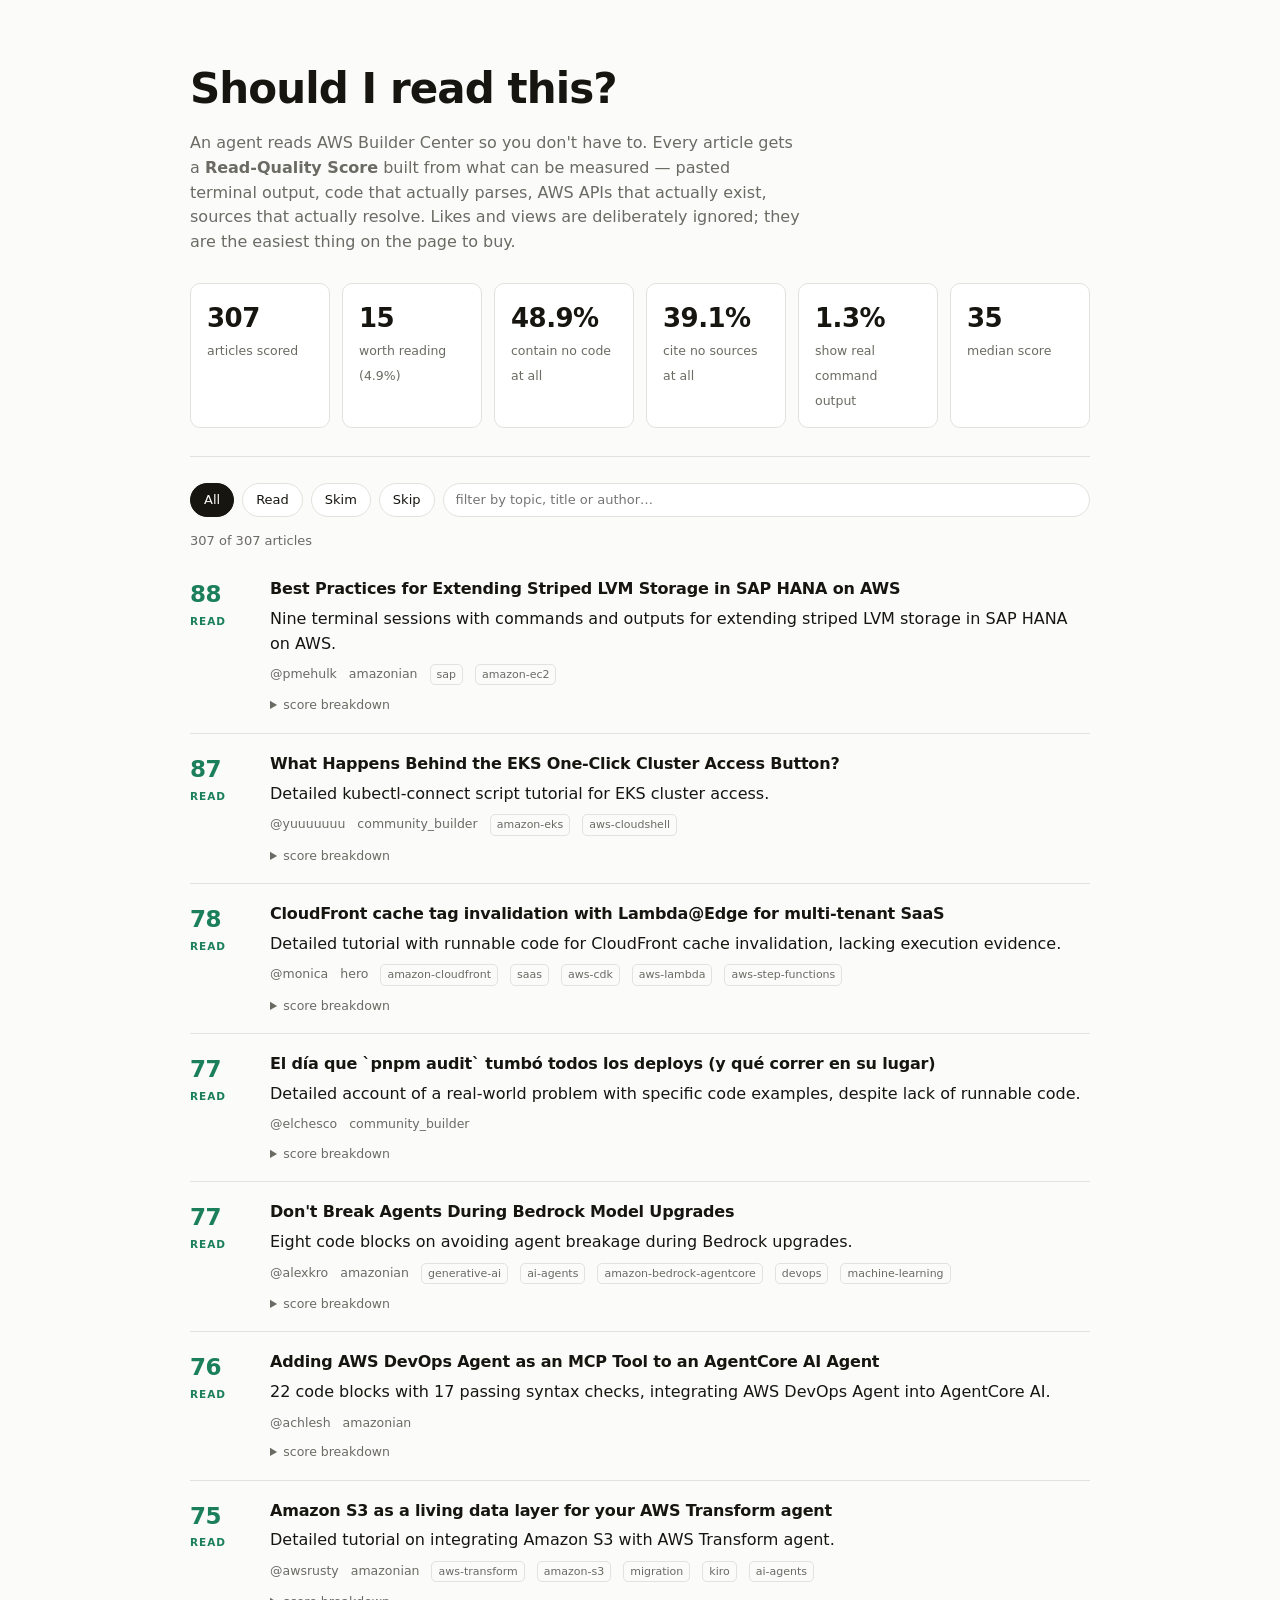
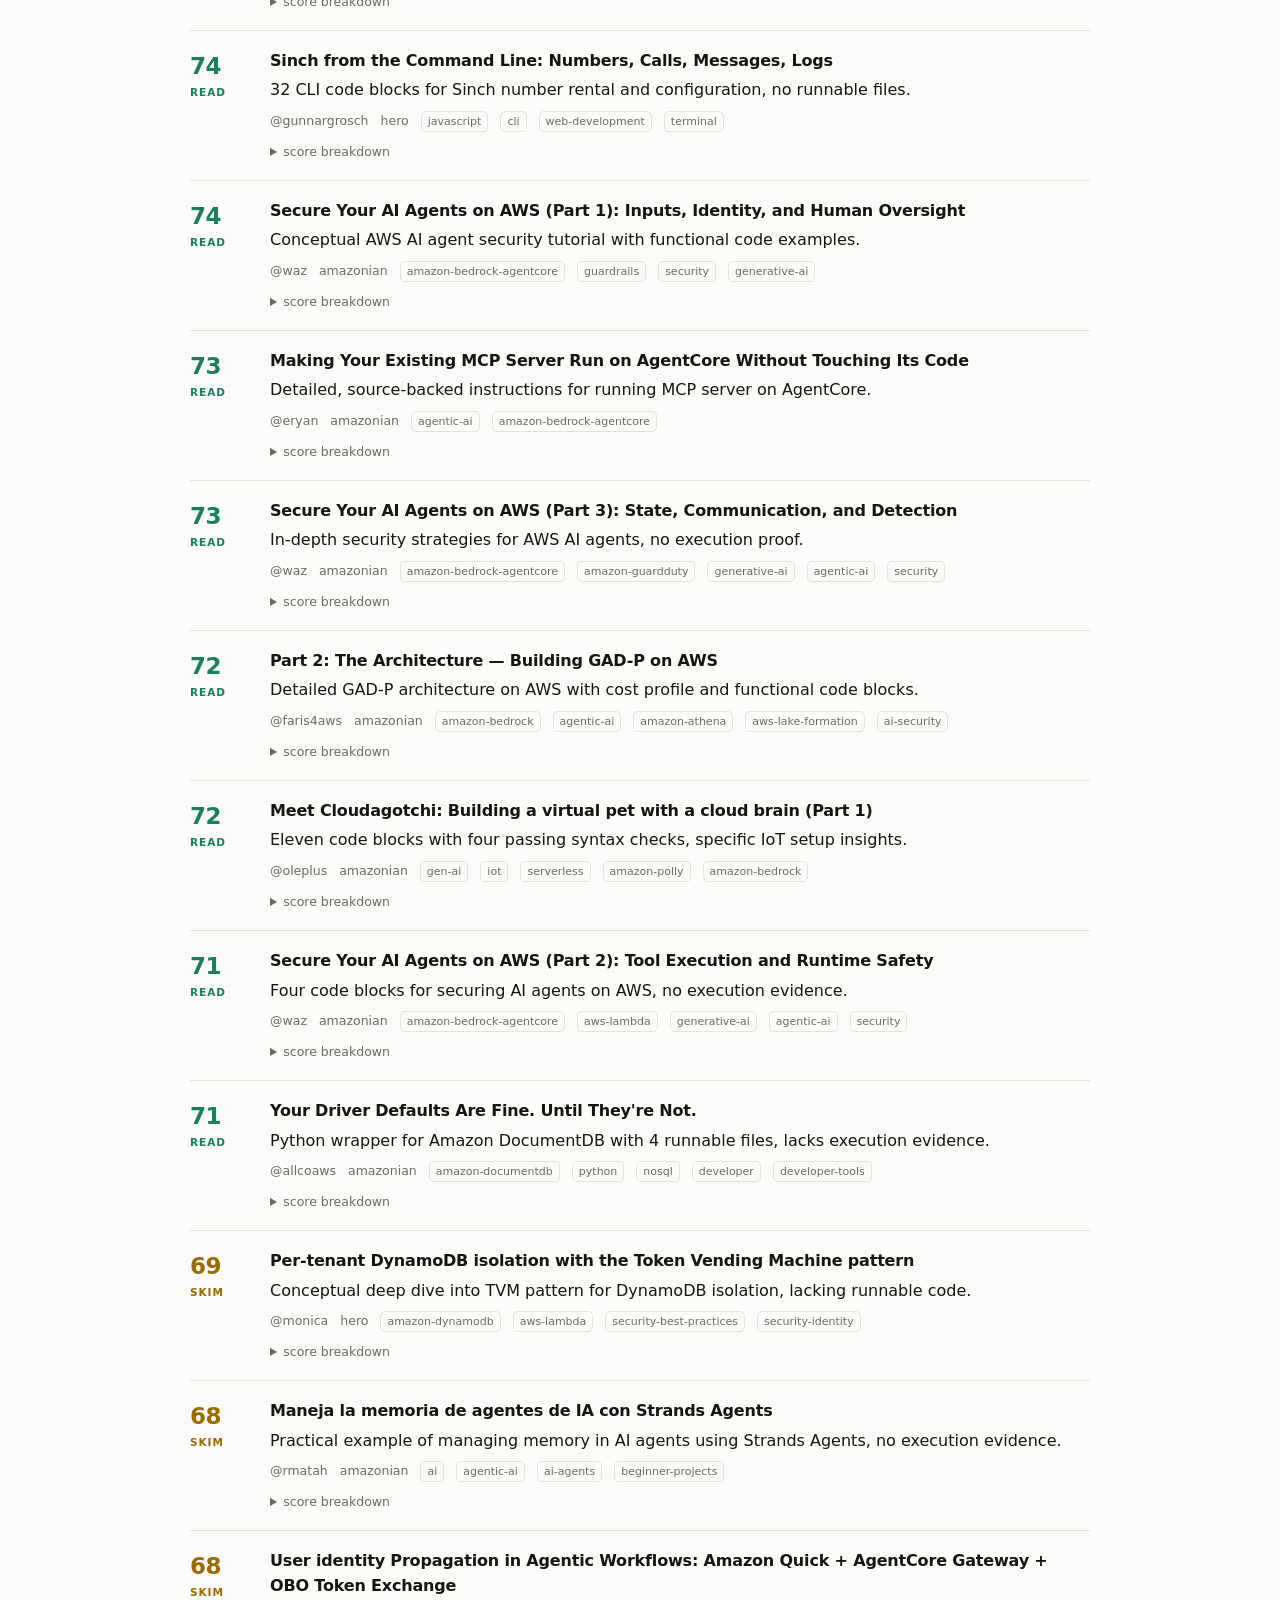
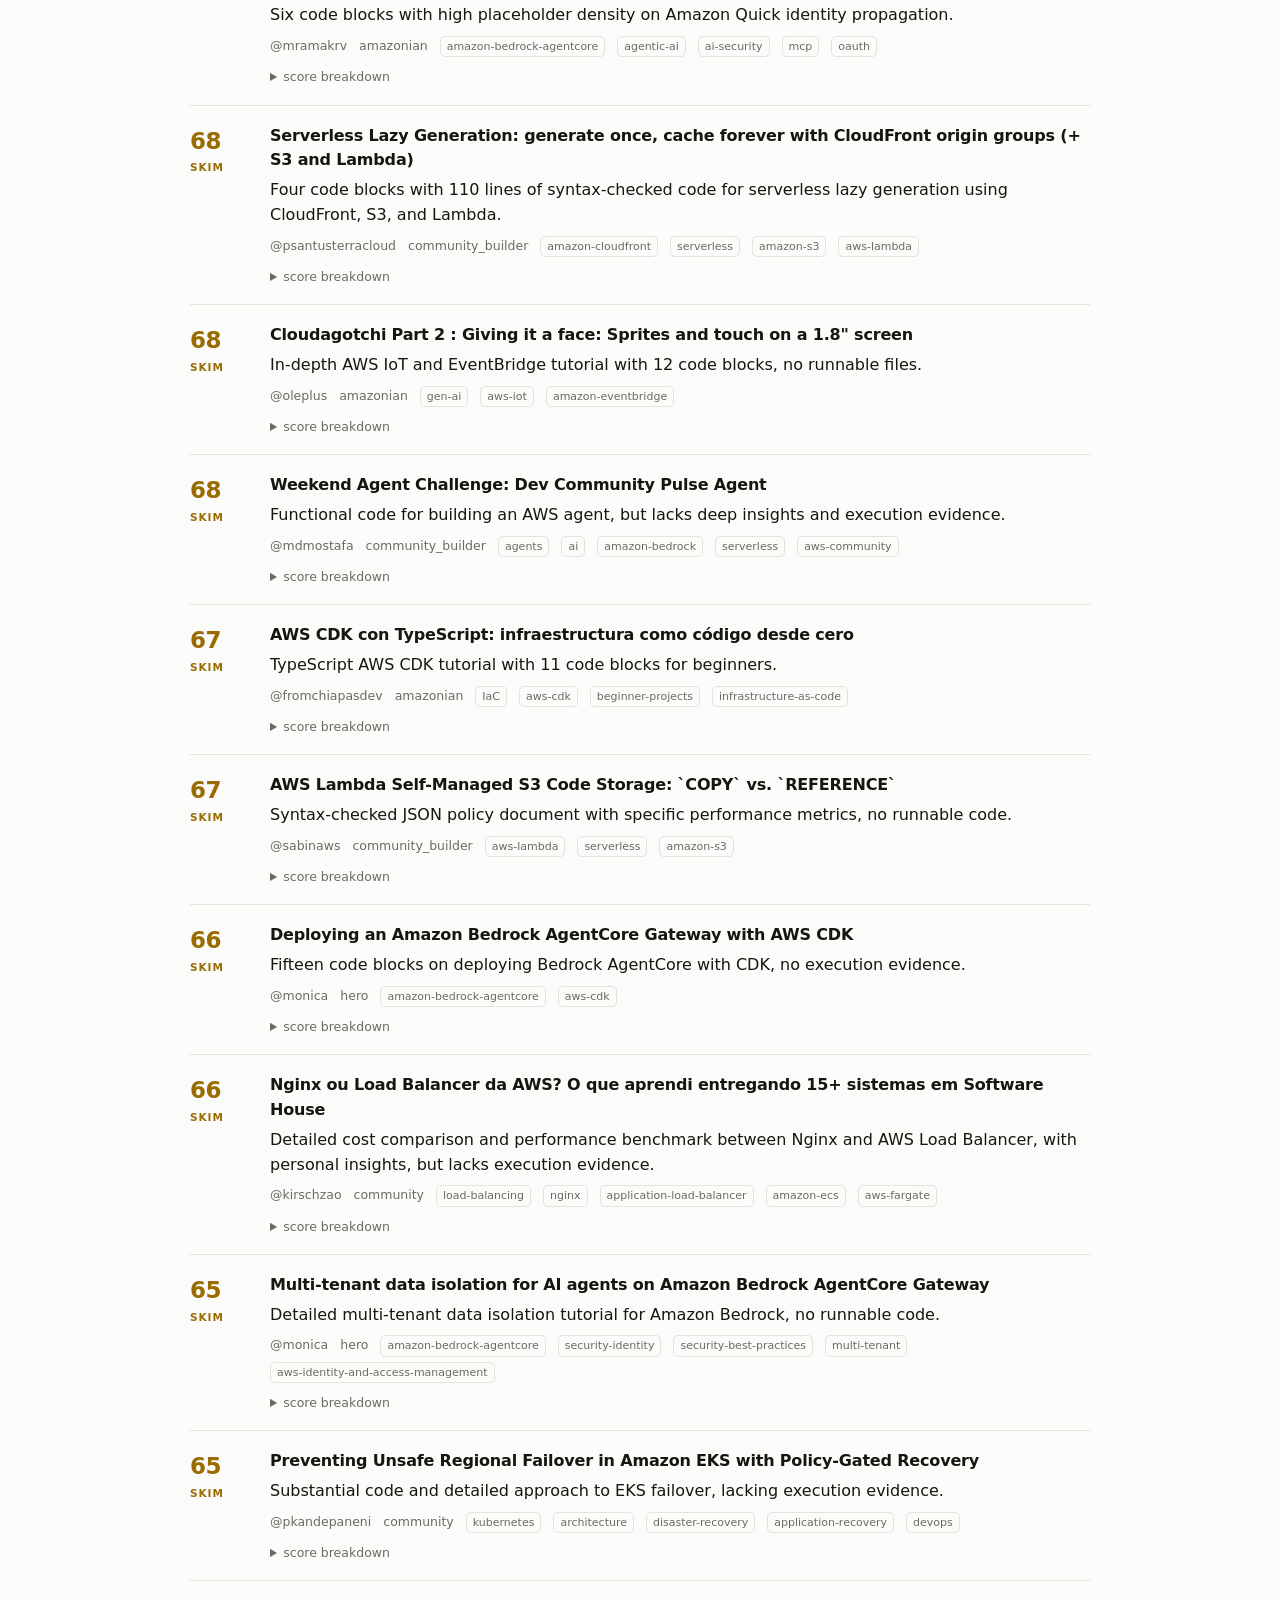
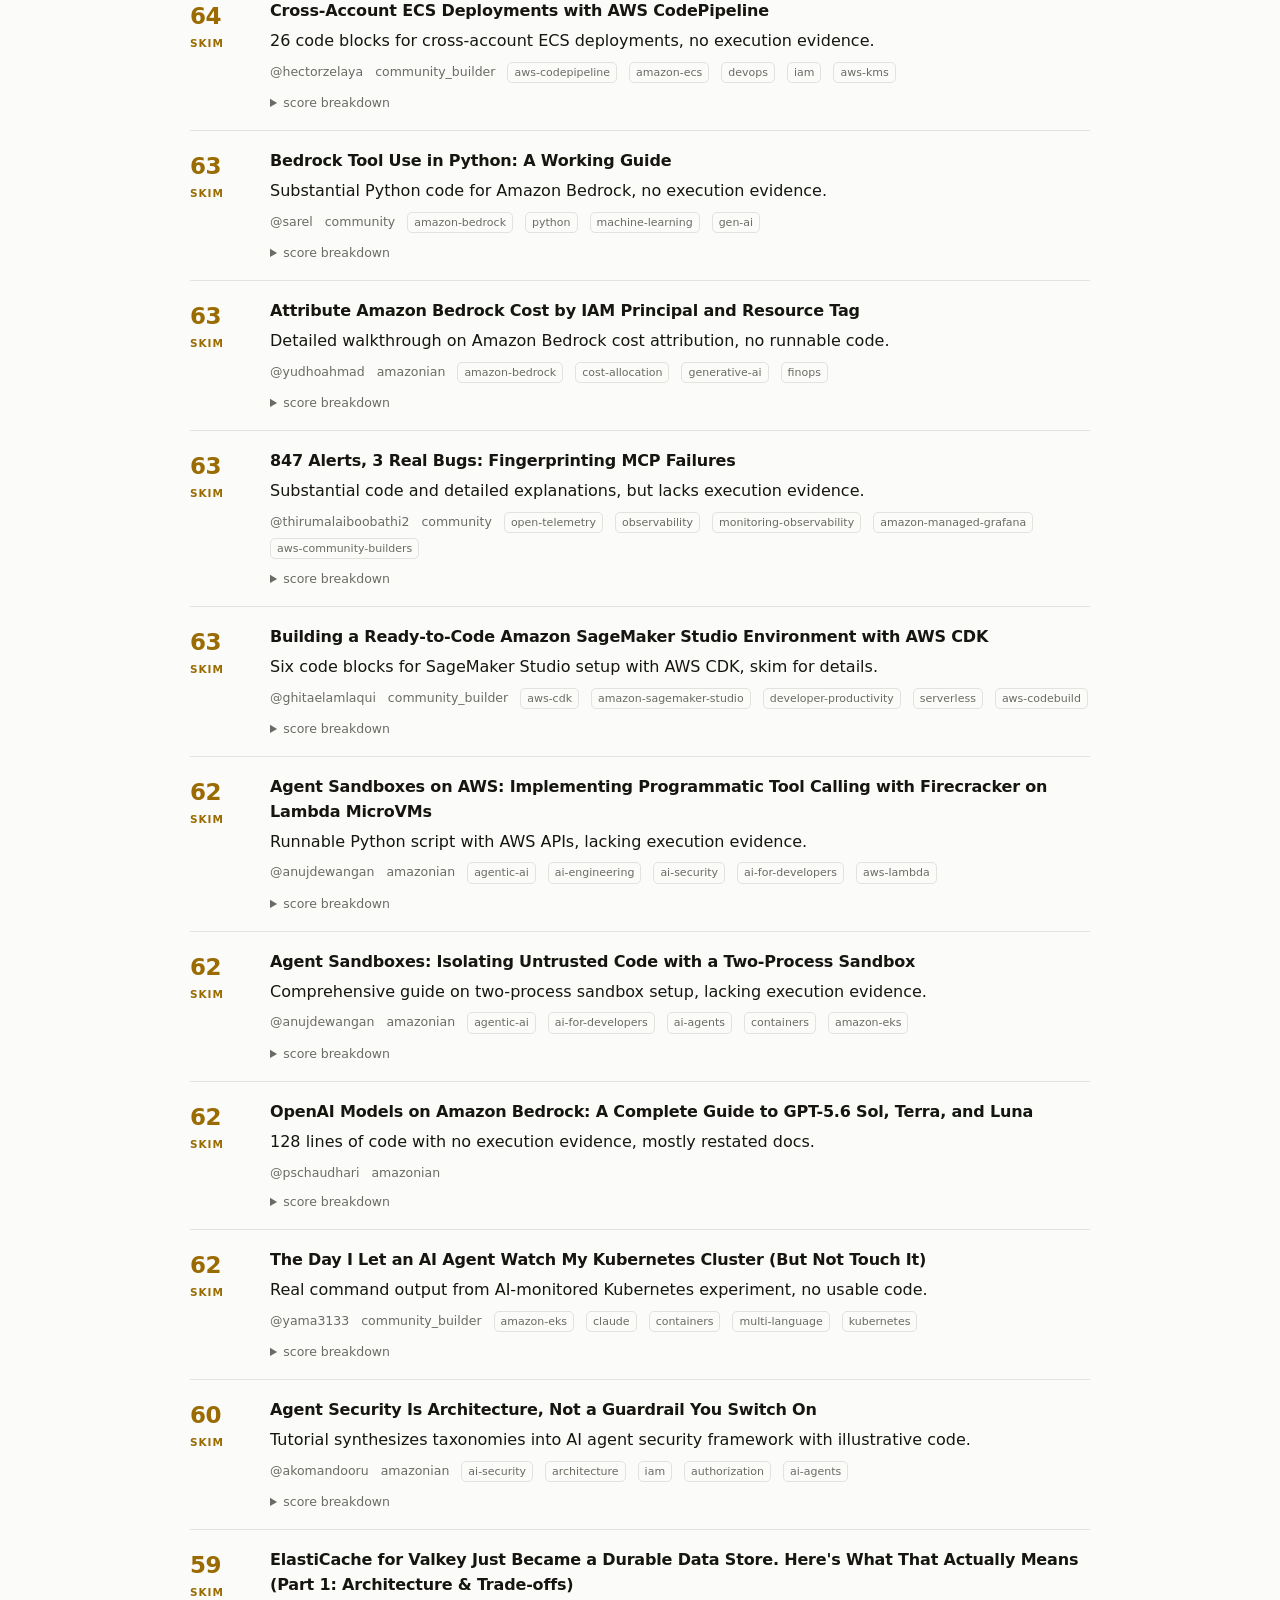
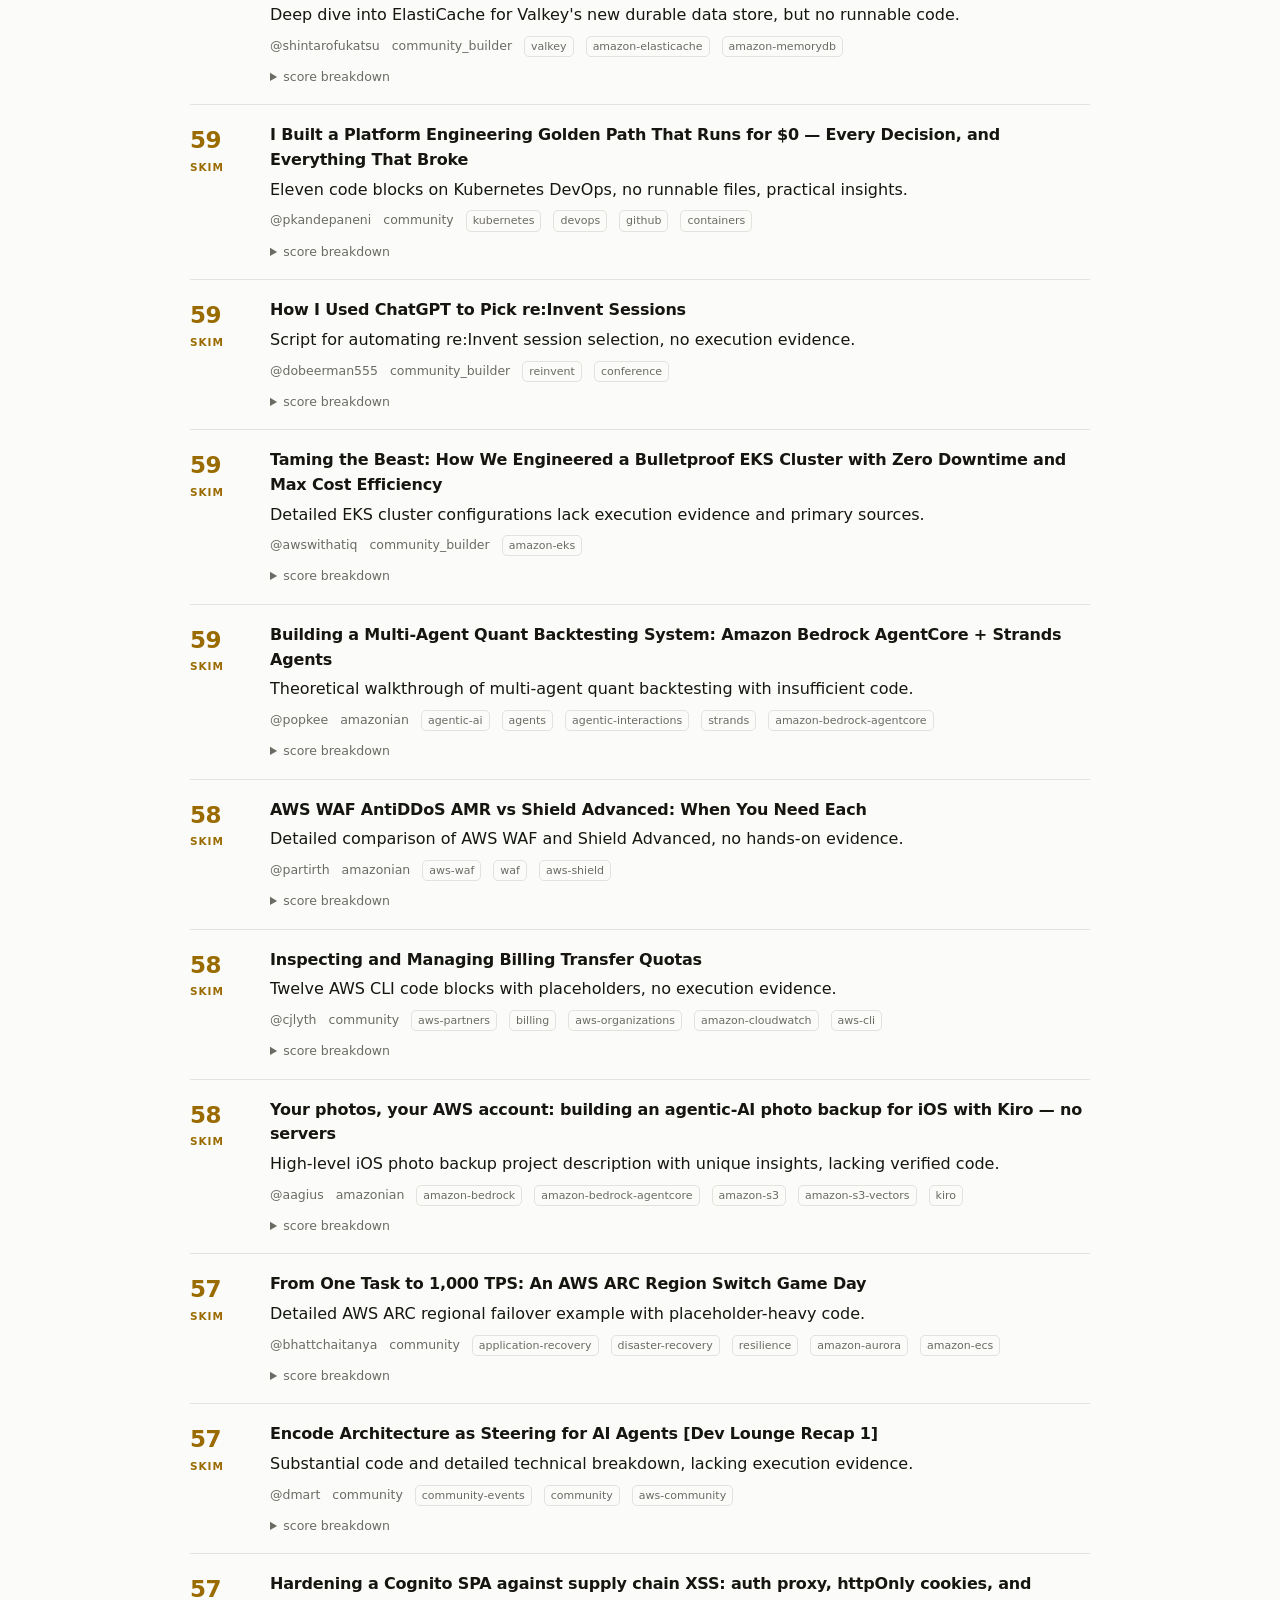
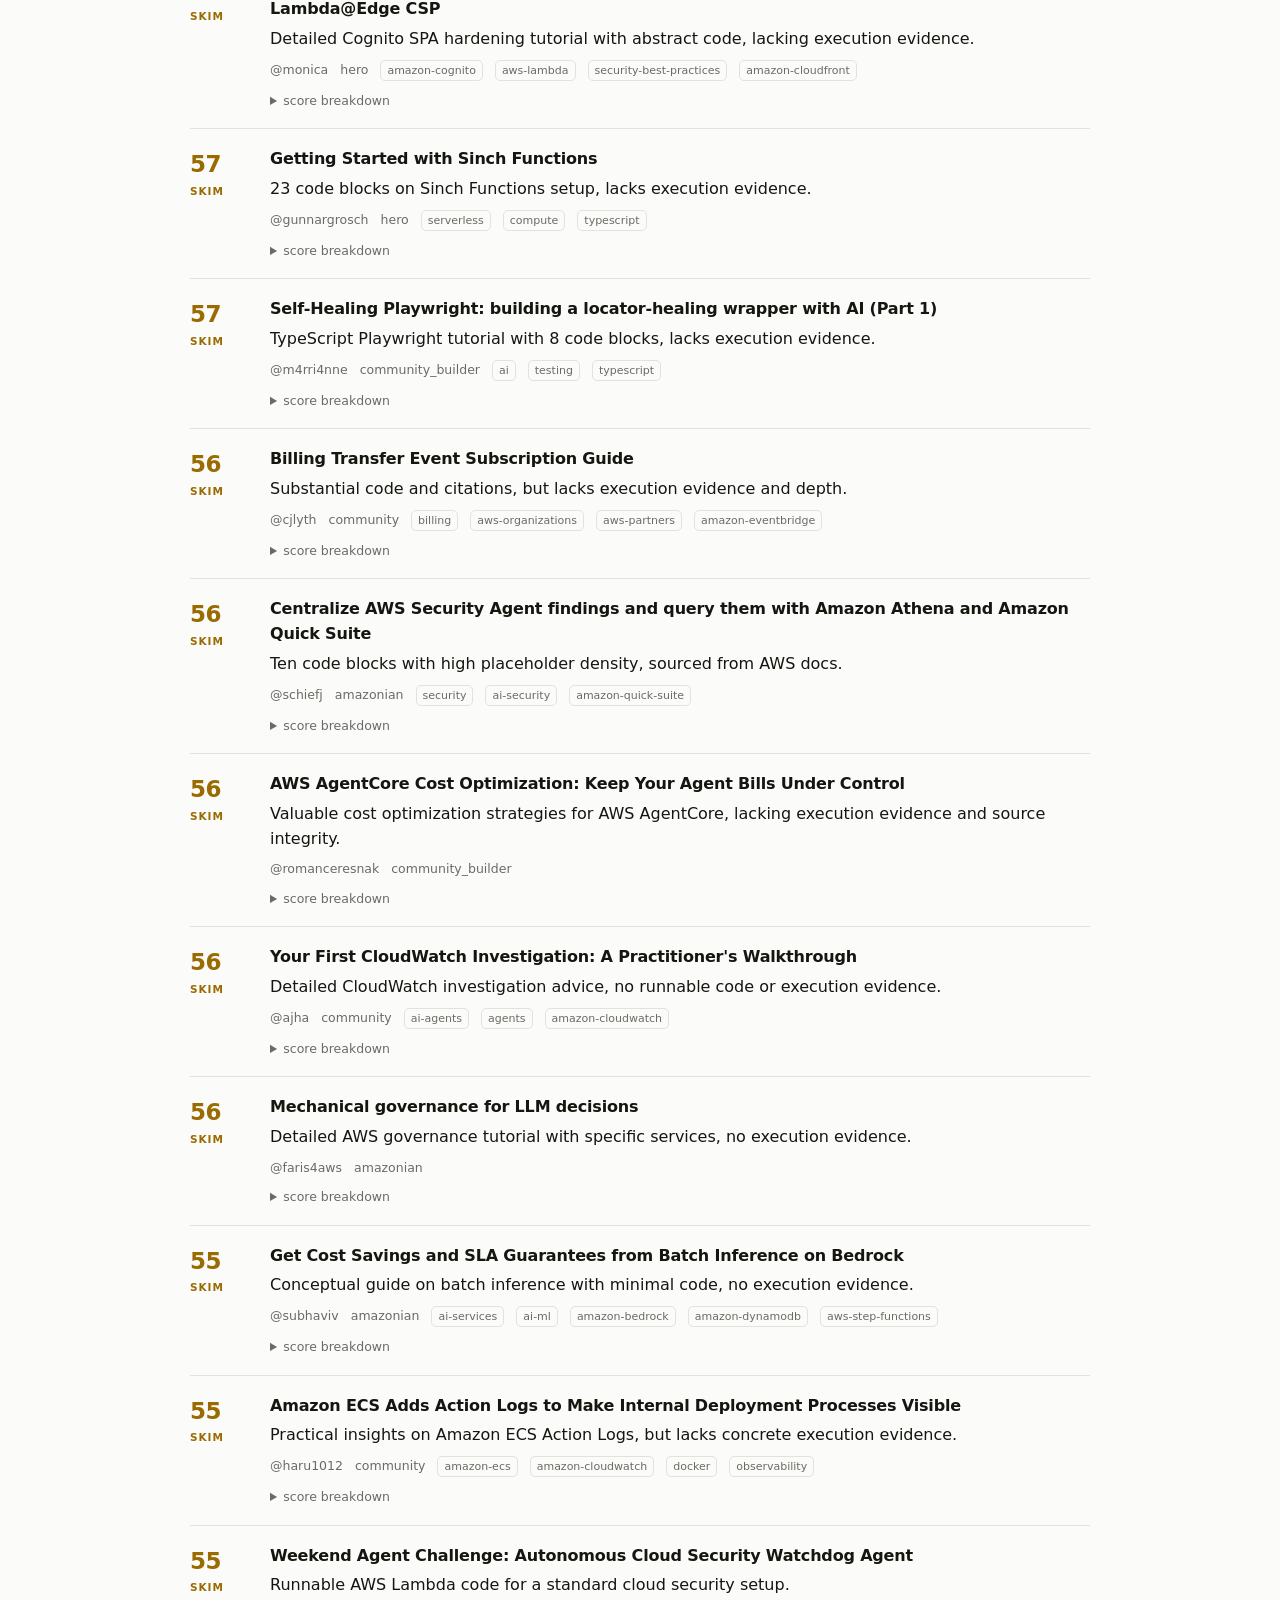
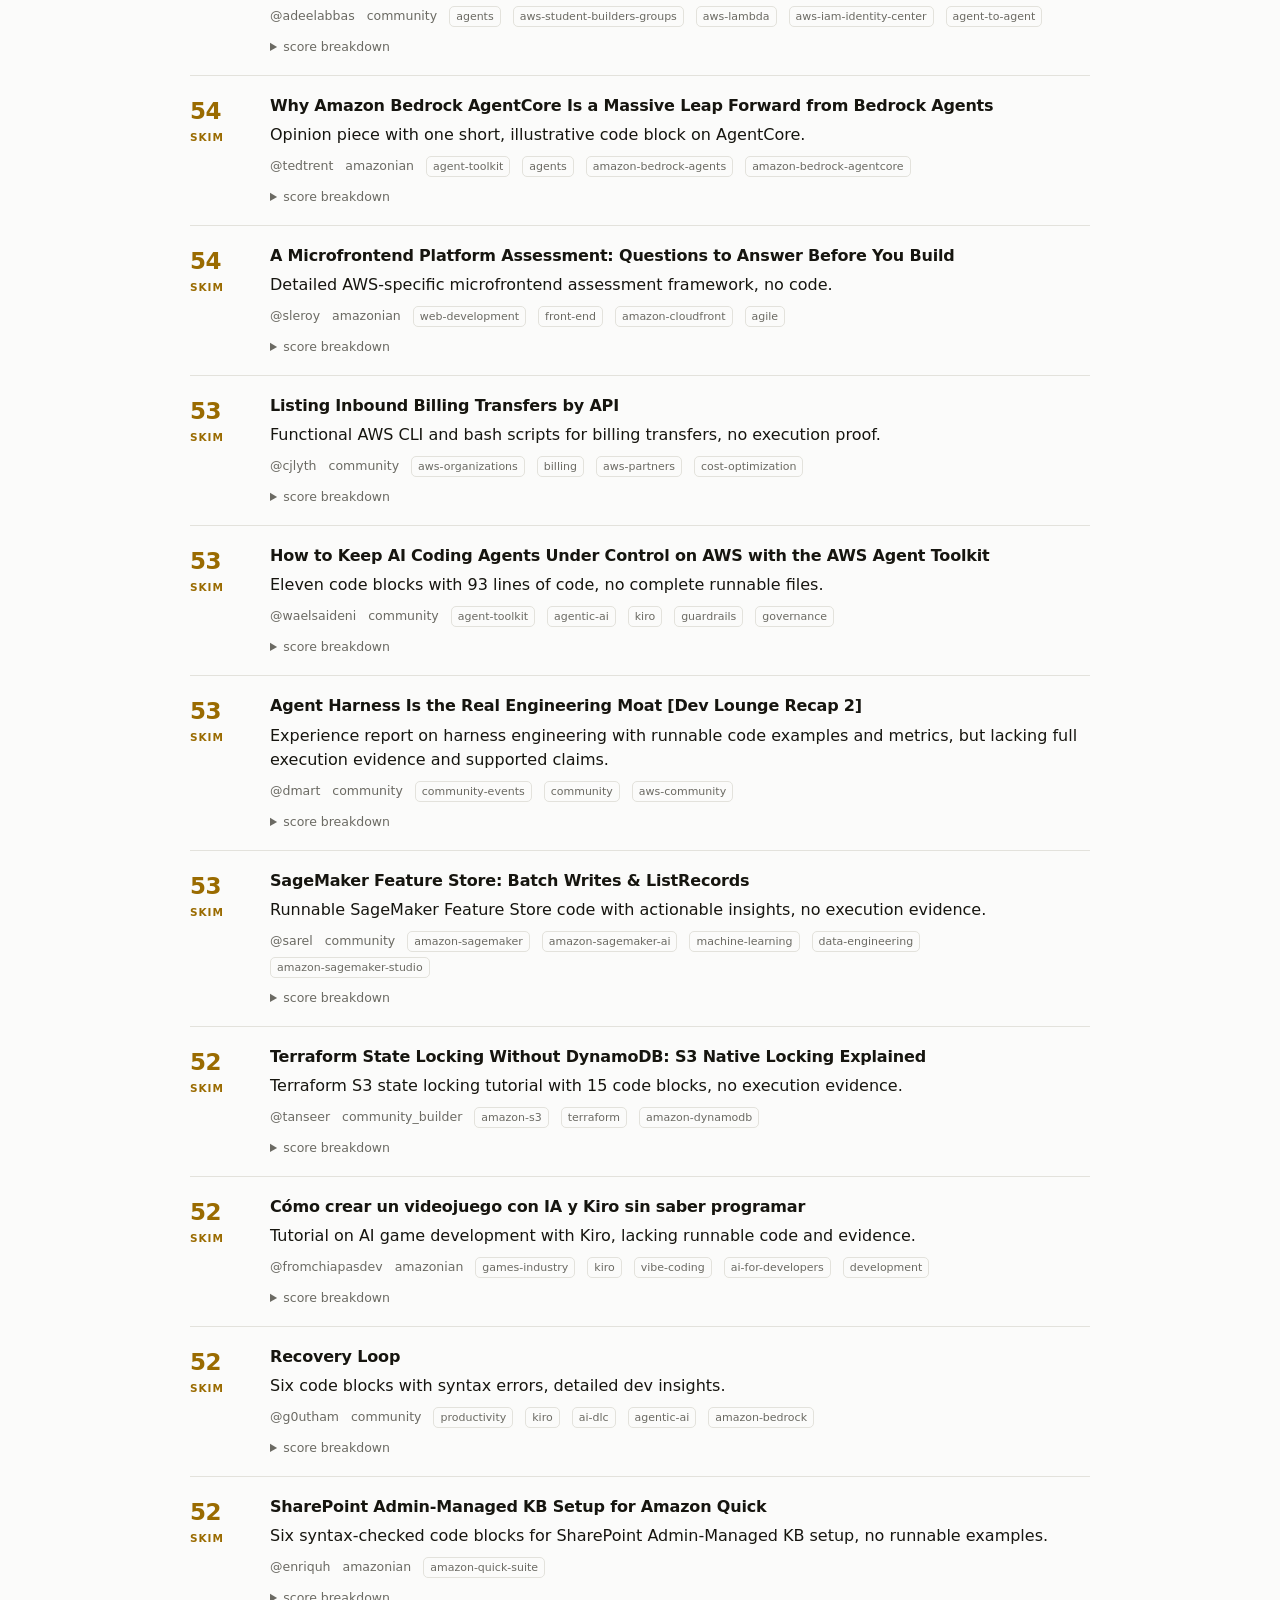
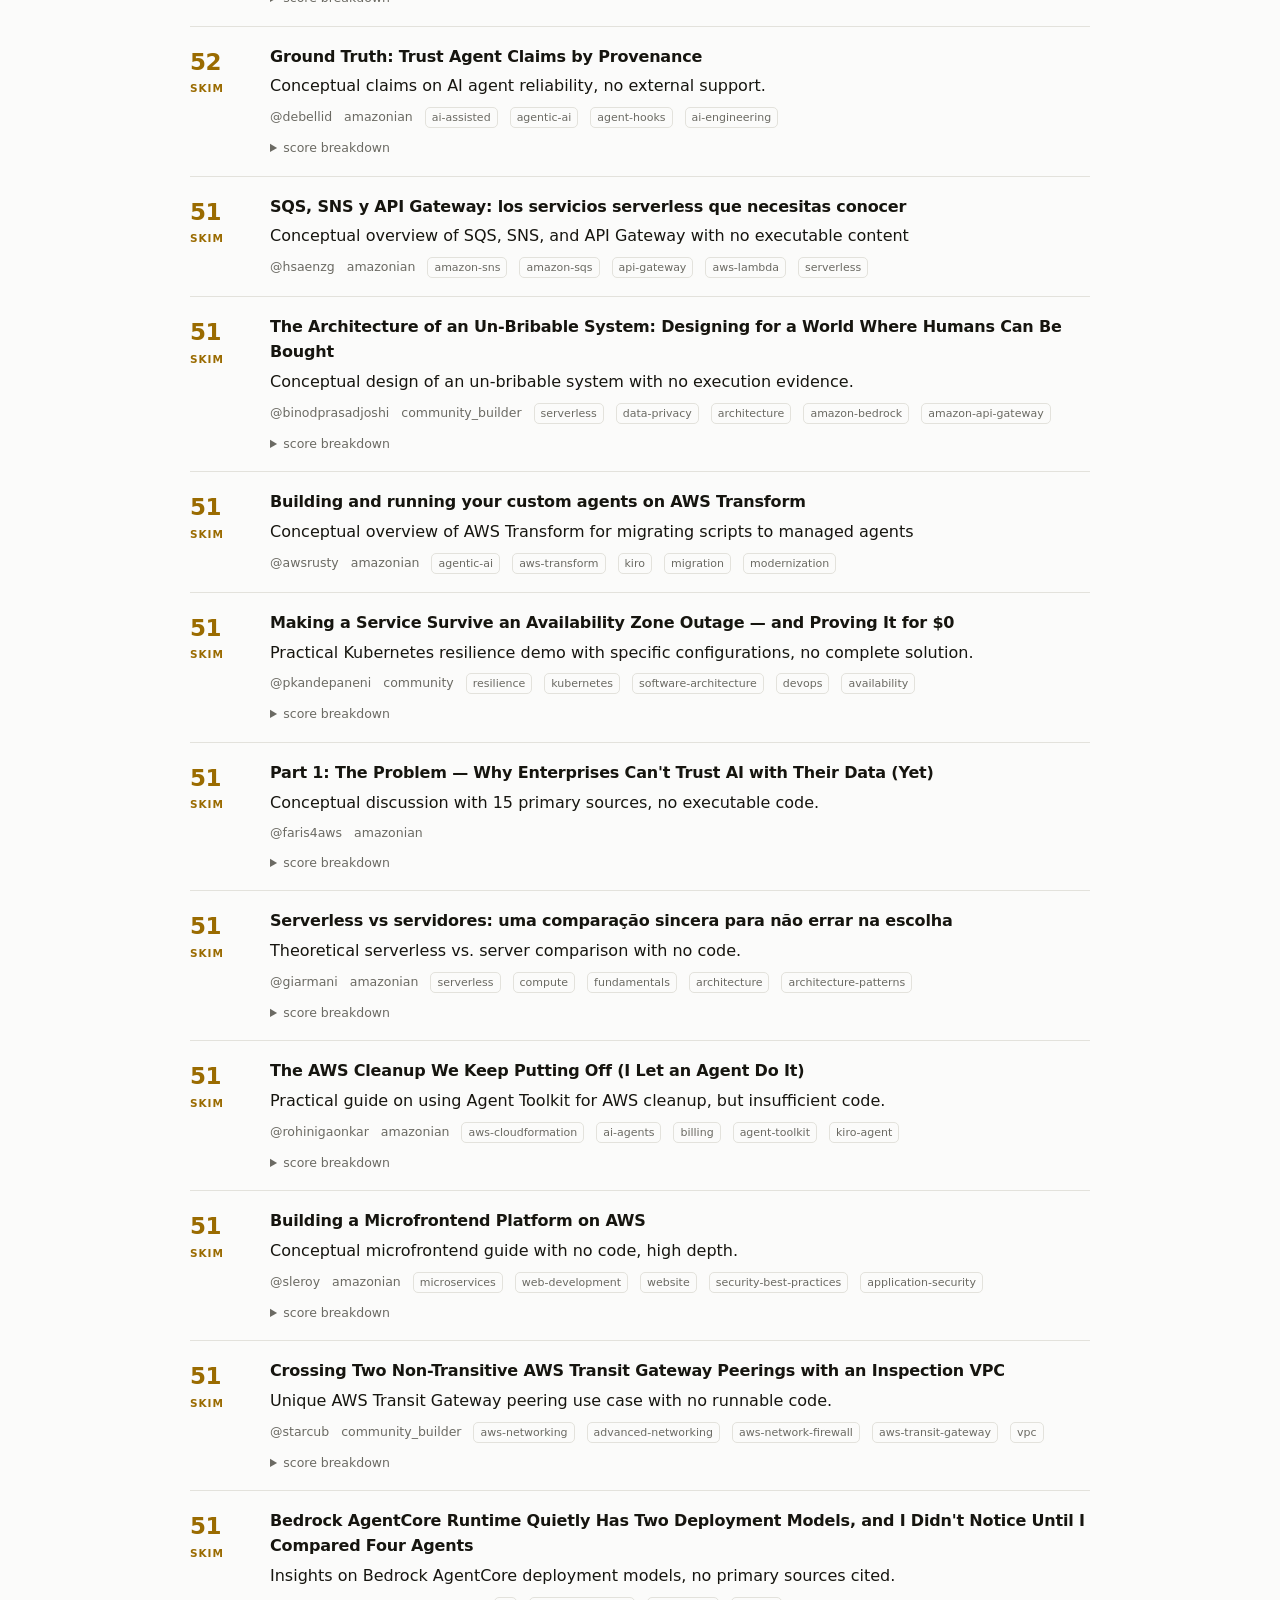
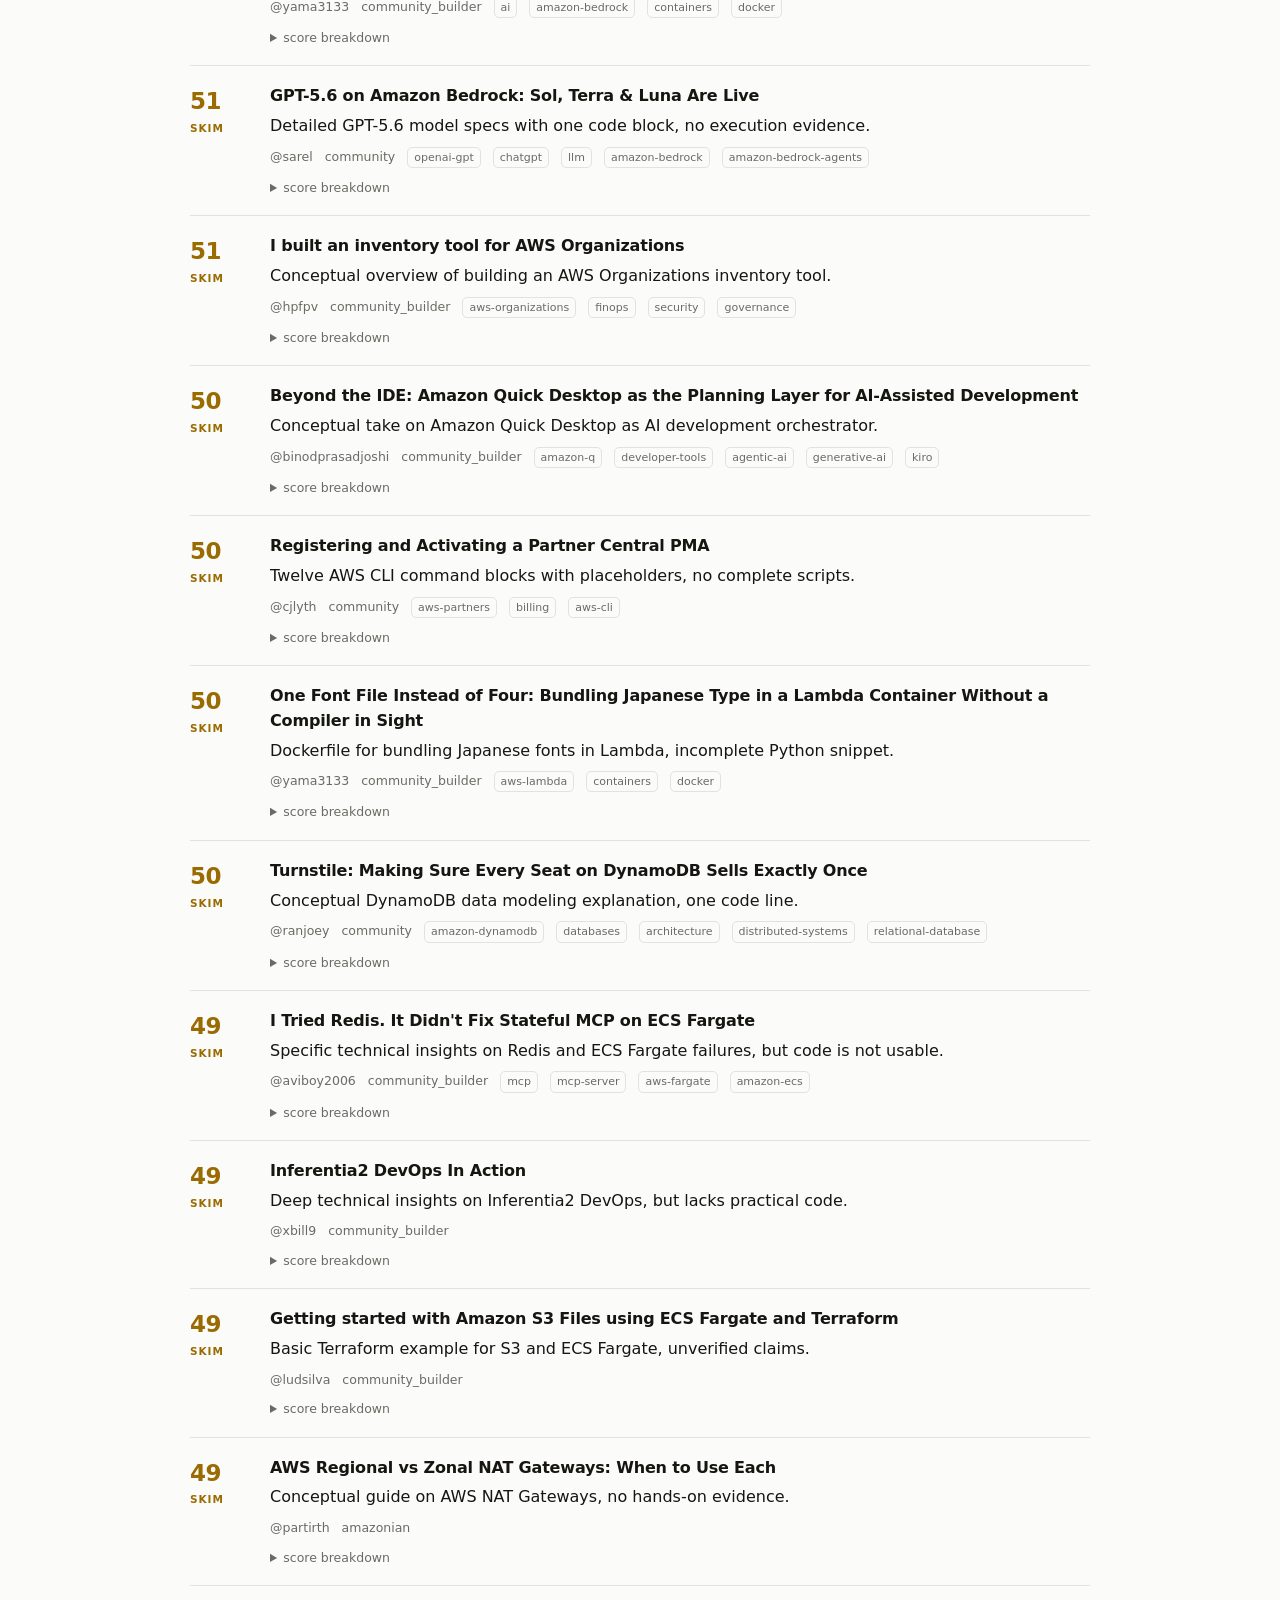
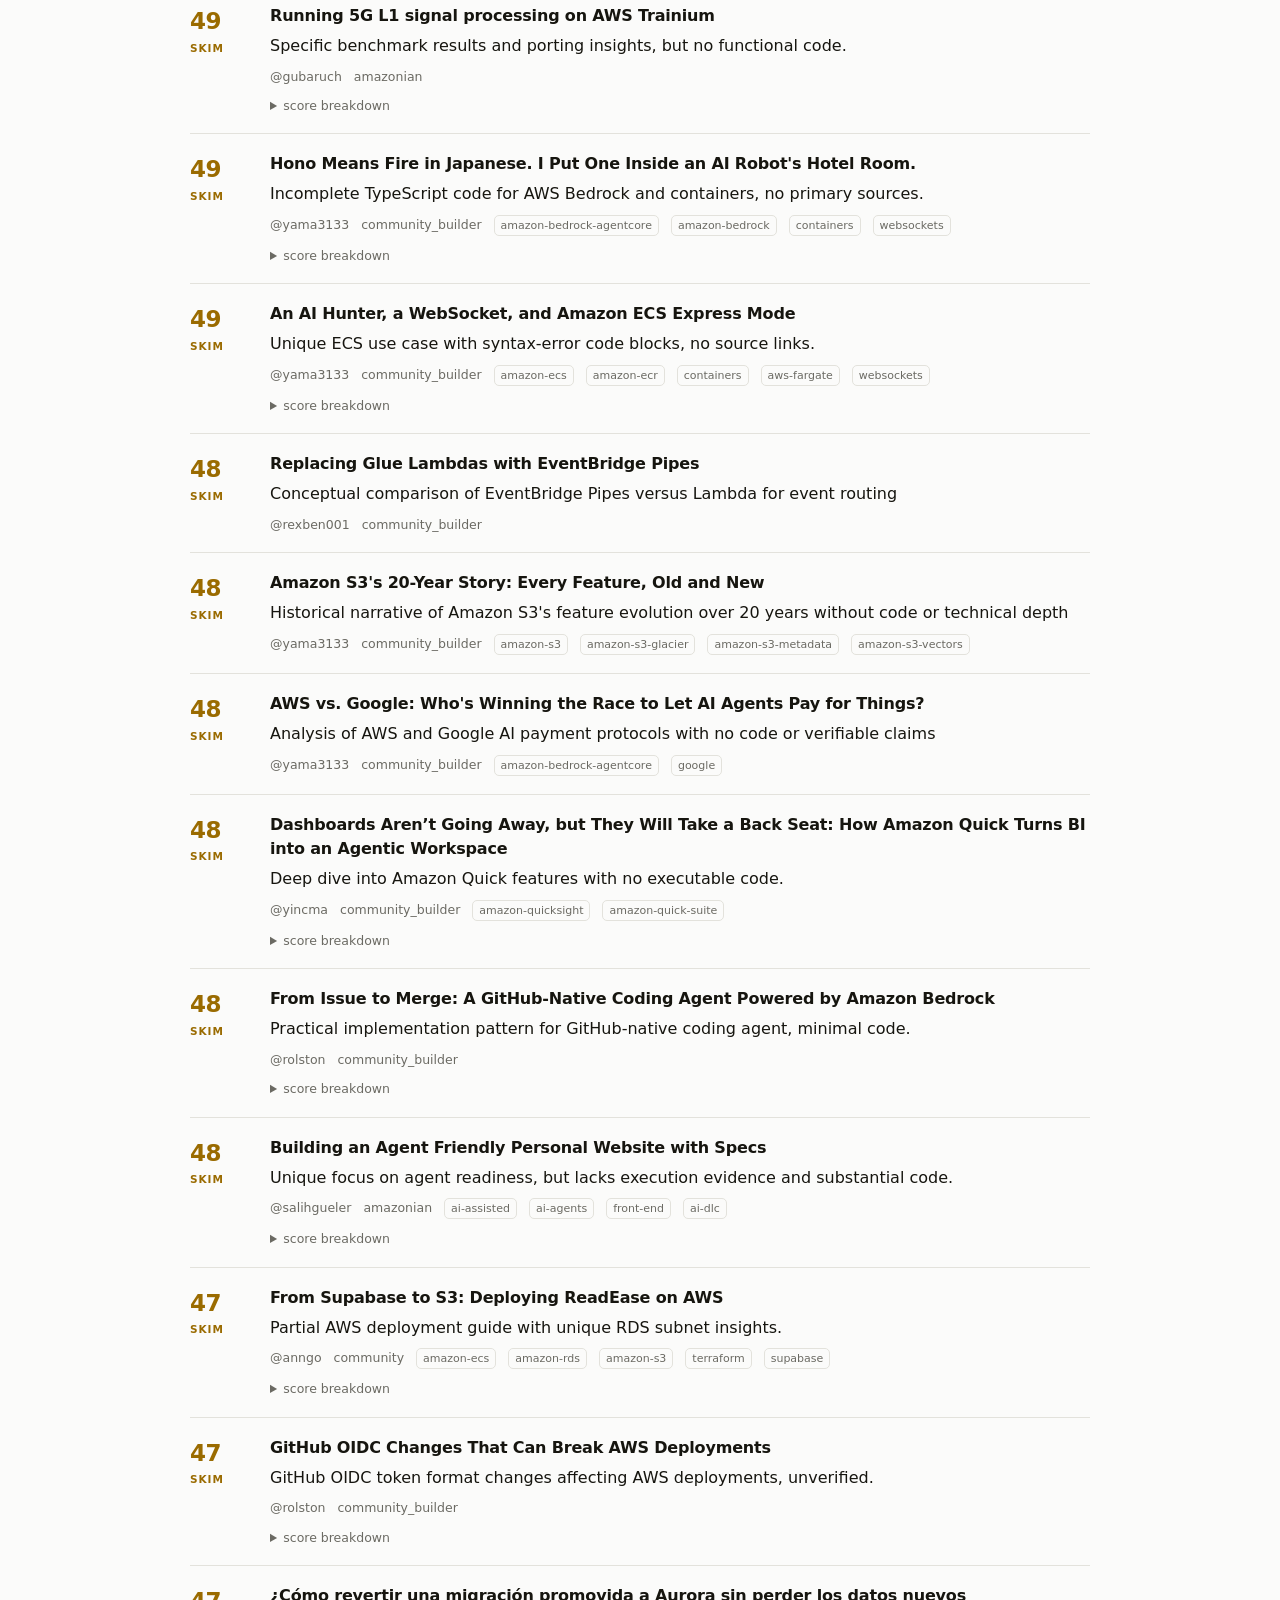
==== web/index.html @ 82407944 "Assay: read-quality scoring for AWS Builder Center Scores every Builder Center article 0-100 (READ /" ====
<!doctype html>
<html lang="en">
<head>
<meta charset="utf-8">
<meta name="viewport" content="width=device-width,initial-scale=1">
<title>ShouldIRead - AWS Builder Center triage</title>
<meta name="description" content="An agent reads AWS Builder Center so you don't have to. Read-Quality Score, computed from execution evidence rather than likes.">
<style>
:root {
  color-scheme: light dark;
  --bg:#fbfbfa; --fg:#16150f; --muted:#6b6a63; --line:#e3e2dc; --card:#fff;
  --read:#1a7f5a; --skim:#9a6b00; --skip:#a33b30; --accent:#16150f;
}
@media (prefers-color-scheme: dark) {
  :root { --bg:#14140f; --fg:#ecebe4; --muted:#96958c; --line:#2c2b24; --card:#1c1b16;
           --read:#5fd1a4; --skim:#e3b34d; --skip:#f2887a; --accent:#ecebe4; }
}
:root[data-theme=dark] { --bg:#14140f; --fg:#ecebe4; --muted:#96958c; --line:#2c2b24; --card:#1c1b16;
  --read:#5fd1a4; --skim:#e3b34d; --skip:#f2887a; --accent:#ecebe4; }
:root[data-theme=light] { --bg:#fbfbfa; --fg:#16150f; --muted:#6b6a63; --line:#e3e2dc; --card:#fff;
  --read:#1a7f5a; --skim:#9a6b00; --skip:#a33b30; --accent:#16150f; }
* { box-sizing:border-box; }
body { margin:0; background:var(--bg); color:var(--fg);
  font:16px/1.55 ui-sans-serif,-apple-system,"Segoe UI",Inter,system-ui,sans-serif; }
.wrap { max-width:940px; margin:0 auto; padding:0 20px 80px; }
header { padding:56px 0 28px; border-bottom:1px solid var(--line); }
h1 { font-size:clamp(28px,5vw,42px); margin:0 0 10px; letter-spacing:-.022em; }
.sub { color:var(--muted); max-width:60ch; margin:0; }
.stats { display:grid; gap:12px; grid-template-columns:repeat(auto-fit,minmax(140px,1fr));
  margin:28px 0 0; }
.stat { background:var(--card); border:1px solid var(--line); border-radius:10px; padding:14px 16px; }
.stat b { display:block; font-size:26px; letter-spacing:-.02em; font-variant-numeric:tabular-nums; }
.stat span { color:var(--muted); font-size:12.5px; }
.controls { display:flex; flex-wrap:wrap; gap:8px; align-items:center; margin:26px 0 6px; }
button.f { font:inherit; font-size:13px; padding:6px 13px; border-radius:999px; cursor:pointer;
  border:1px solid var(--line); background:var(--card); color:var(--fg); }
button.f[aria-pressed=true] { background:var(--accent); color:var(--bg); border-color:var(--accent); }
input#q { font:inherit; font-size:13px; padding:6px 12px; border-radius:999px;
  border:1px solid var(--line); background:var(--card); color:var(--fg); min-width:190px; flex:1; }
.count { color:var(--muted); font-size:13px; margin:14px 0 0; }
ol { list-style:none; padding:0; margin:8px 0 0; }
li.row { border-bottom:1px solid var(--line); padding:18px 0; display:grid;
  grid-template-columns:64px 1fr; gap:16px; align-items:start; }
.score { font-size:23px; font-weight:600; font-variant-numeric:tabular-nums; letter-spacing:-.02em; }
.badge { font-size:10.5px; letter-spacing:.09em; font-weight:600; text-transform:uppercase; }
.READ .score,.READ .badge { color:var(--read); }
.SKIM .score,.SKIM .badge { color:var(--skim); }
.SKIP .score,.SKIP .badge { color:var(--skip); }
.title { font-weight:600; letter-spacing:-.011em; }
.title a { color:inherit; text-decoration:none; }
.title a:hover { text-decoration:underline; }
.redacted { color:var(--muted); font-style:italic; font-weight:500; }
.head { margin:5px 0 8px; }
.meta { color:var(--muted); font-size:12.5px; display:flex; flex-wrap:wrap; gap:5px 12px; }
.tag { font-size:11px; border:1px solid var(--line); border-radius:5px; padding:1px 6px; }
details { margin-top:10px; }
summary { cursor:pointer; color:var(--muted); font-size:12.5px; }
.dims { margin-top:10px; display:grid; gap:7px; }
.dim { display:grid; grid-template-columns:150px 90px 1fr; gap:10px; align-items:center; font-size:12.5px; }
.bar { height:5px; background:var(--line); border-radius:3px; overflow:hidden; }
.bar i { display:block; height:100%; background:currentColor; }
.dimname { color:var(--muted); }
footer { margin-top:52px; padding-top:22px; border-top:1px solid var(--line);
  color:var(--muted); font-size:13px; }
code { background:var(--card); border:1px solid var(--line); border-radius:4px; padding:1px 5px; font-size:12.5px; }
@media (max-width:560px) {
  li.row { grid-template-columns:52px 1fr; gap:12px; }
  .dim { grid-template-columns:110px 60px 1fr; }
}
</style>
</head>
<body>
<div class="wrap">
<header>
  <h1>Should I read this?</h1>
  <p class="sub">An agent reads AWS Builder Center so you don't have to. Every article gets a
  <strong>Read-Quality Score</strong> built from what can be measured &mdash; pasted terminal output,
  code that actually parses, AWS APIs that actually exist, sources that actually resolve.
  Likes and views are deliberately ignored; they are the easiest thing on the page to buy.</p>
  <div class="stats">
    <div class="stat"><b>307</b><span>articles scored</span></div>
    <div class="stat"><b>15</b><span>worth reading (4.9%)</span></div>
    <div class="stat"><b>48.9%</b><span>contain no code at all</span></div>
    <div class="stat"><b>39.1%</b><span>cite no sources at all</span></div>
    <div class="stat"><b>1.3%</b><span>show real command output</span></div>
    <div class="stat"><b>35</b><span>median score</span></div>
  </div>
</header>

<div class="controls">
  <button class="f" data-v="ALL" aria-pressed="true">All</button>
  <button class="f" data-v="READ" aria-pressed="false">Read</button>
  <button class="f" data-v="SKIM" aria-pressed="false">Skim</button>
  <button class="f" data-v="SKIP" aria-pressed="false">Skip</button>
  <input id="q" type="search" placeholder="filter by topic, title or author&hellip;" aria-label="Filter">
</div>
<p class="count" id="count"></p>
<ol id="list"></ol>

<footer>
  <p>Scores are produced by a Strands multi-agent fleet on Amazon Bedrock. Four judges score
  execution evidence, code substance, source integrity and depth; the final number is weighted
  arithmetic, not a model's opinion, and each dimension is capped by what the deterministic
  tools actually measured &mdash; a judge cannot award points for code to an article with none.</p>
  <p><strong>Attribution:</strong> articles scoring READ or SKIM are named and linked, because
  naming good work is the point. Articles scoring SKIP are shown anonymously. The aggregate
  problem is worth being blunt about; individual authors are not the target.</p>
  <p>Generated 2026-07-27 13:01 UTC &middot; source data from <a href="https://builder.aws.com">builder.aws.com</a>.
  Score one yourself with <code>shouldiread score &lt;url&gt;</code>.</p>
</footer>
</div>

<script>
const DATA = [{"article_id": "3FtOI9H152rOXVRvdRXJdztqC3G", "title": "Best Practices for Extending Striped LVM Storage in SAP HANA on AWS", "url": "https://builder.aws.com/content/3FtOI9H152rOXVRvdRXJdztqC3G/best-practices-for-extending-striped-lvm-storage-in-sap-hana-on-aws", "author_alias": "pmehulk", "author_kind": "amazonian", "tags": ["sap", "amazon-ec2"], "published_at": "2026-07-26T05:49:15.731000+00:00", "rqs": 87.5, "verdict": "READ", "headline": "Nine terminal sessions with commands and outputs for extending striped LVM storage in SAP HANA on AWS.", "dimensions": [{"name": "execution_evidence", "score": 90.0, "rationale": "The article contains multiple pasted terminal sessions with specific command outputs, error messages, and detailed steps that indicate hands-on execution.", "evidence": [{"tool": "provenance", "label": "Real command output (pvs, vgs, lvs, lvextend, xfs_growfs)", "detail": "", "weight_hint": "positive"}, {"tool": "provenance", "label": "Specific values like device names, UUIDs, and sizes", "detail": "", "weight_hint": "positive"}, {"tool": "provenance", "label": "Detailed verification steps with lvdisplay output", "detail": "", "weight_hint": "positive"}]}, {"name": "code_substance", "score": 80.0, "rationale": "The code blocks are substantial and usable, though they could be improved by providing complete runnable files.", "evidence": [{"tool": "code", "label": "No complete runnable files provided", "detail": "", "weight_hint": "negative"}, {"tool": "code", "label": "Placeholder density is low but not zero", "detail": "", "weight_hint": "negative"}]}, {"name": "source_integrity", "score": 90.0, "rationale": "The article is well-anchored in checkable sources and provides concrete examples. All claims are supported by commands and outputs.", "evidence": []}, {"name": "depth", "score": 70.0, "rationale": "The article provides specific, actionable advice on a common pitfall and the correct procedure for extending striped LVMs, which is not trivial and goes beyond basic documentation.", "evidence": [{"tool": "depth", "label": "new to reader: The critical importance of maintaining the striped layout when extending LVM for SAP HANA on AWS, including the pitfalls of linear extension and the correct procedure to follow.", "detail": "", "weight_hint": "neutral"}]}, {"name": "originality", "score": 60.0, "rationale": "The article provides specific, actionable advice on a common pitfall and the correct procedure for extending striped LVMs, which is not trivial and goes beyond basic documentation.", "evidence": []}], "signals": {"structure": {"words": 1164, "code_blocks": 10, "code_loc": 84, "code_langs": {"bash": 10}, "inline_code": 7, "atx_headings": 12, "setext_headings": 0, "bold_pseudo_headings": 0, "images": 0, "links": 2, "list_items": 7, "tables": 0, "code_to_prose": 0.1159, "terminal_evidence": 9, "measurements": 0, "placeholders": 4, "placeholder_density": 4.76}, "code": {"checked": 1, "passed": 1, "failed": 0, "pass_rate": 1.0, "output_blocks": 9, "complete_files": 0, "failures": []}, "aws_apis": {"services_referenced": [], "invalid_services": [], "calls_checked": 0, "invalid_calls": [], "cli_checked": 0, "invalid_cli": [], "suspect_api_names": [], "total_checked": 0, "total_invalid": 0, "invalid_ratio": 0.0}, "links": {"total": 2, "checked": 0, "dead": 0, "dead_ratio": 0.0, "by_category": {"primary": 1, "other": 1}, "primary_sources": 1, "self_citations": 0, "dead_urls": []}, "duplicates": {"is_cross_post": false, "canonical_url": null, "canonical_host": null, "near_duplicates": [], "max_similarity": 0.0, "has_foreign_duplicate": false}, "engagement": {"likes": 0, "comments": 0, "substance_score": 0.684, "engagement_per_100_words": 0.0, "suspicious": false, "reason": ""}, "heuristic": {"trivially_empty": false, "hard_evidence": true, "negatives": [], "positives": ["9 terminal/error artefact(s)", "9 pasted terminal session(s)"]}, "caps_applied": [], "content_type": "tutorial", "best_for": "SAP HANA administrators on AWS", "disagreement": "", "raw_dimension_scores": {"execution_evidence": 90.0, "code_substance": 80.0, "source_integrity": 90.0, "depth": 70.0, "originality": 60.0}, "base_rqs": 81.5, "author_bonus": 6.0, "failed_judges": []}, "scored_at": "2026-07-27T04:42:37.191451+00:00", "model": "global.amazon.nova-2-lite-v1:0 + us.amazon.nova-pro-v1:0", "redacted": false}, {"article_id": "3GiDIJOUJisKlnRDzjvllUwI1bO", "title": "What Happens Behind the EKS One-Click Cluster Access Button?", "url": "https://builder.aws.com/content/3GiDIJOUJisKlnRDzjvllUwI1bO/what-happens-behind-the-eks-one-click-cluster-access-button", "author_alias": "yuuuuuuu", "author_kind": "community_builder", "tags": ["amazon-eks", "aws-cloudshell"], "published_at": "2026-07-21T13:41:08.967000+00:00", "rqs": 87.2, "verdict": "READ", "headline": "Detailed kubectl-connect script tutorial for EKS cluster access.", "dimensions": [{"name": "execution_evidence", "score": 90.0, "rationale": "The article includes specific command outputs and environmental changes that indicate the author executed the script.", "evidence": [{"tool": "provenance", "label": "source kubectl-connect appsignals-fargate", "detail": "", "weight_hint": "positive"}, {"tool": "provenance", "label": "Added new context appsignals-fargate to /home/cloudshell-user/.kube/config-appsignals-fargate", "detail": "", "weight_hint": "positive"}, {"tool": "provenance", "label": "Successfully configured kubectl for cluster: appsignals-fargate", "detail": "", "weight_hint": "positive"}, {"tool": "provenance", "label": "Environment configured. KUBECONFIG is set to: /home/cloudshell-user/.kube/config-appsignals-fargate", "detail": "", "weight_hint": "positive"}, {"tool": "provenance", "label": "✅ Successfully connected to cluster appsignals-fargate", "detail": "", "weight_hint": "positive"}]}, {"name": "code_substance", "score": 85.0, "rationale": "The code is substantial and usable, providing a functional script for connecting to an EKS cluster and including practical examples of its use.", "evidence": [{"tool": "code", "label": "One syntax-check failed, but the majority of code blocks are valid.", "detail": "", "weight_hint": "negative"}]}, {"name": "source_integrity", "score": 90.0, "rationale": "The article provides detailed, checkable claims supported by code, terminal sessions, and primary sources.", "evidence": []}, {"name": "depth", "score": 80.0, "rationale": "The content is specific to the kubectl-connect script but follows a generic structure.", "evidence": [{"tool": "depth", "label": "new to reader: Detailed analysis of the kubectl-connect script, including its functionality, dependencies, and use outside of CloudShell.", "detail": "", "weight_hint": "neutral"}]}, {"name": "originality", "score": 60.0, "rationale": "The content is specific to the kubectl-connect script but follows a generic structure.", "evidence": [{"tool": "depth", "label": "The key message from the [What's New announcement](https://aws.amazon.com/about-aws/whats-new/2026/04/amazon-eks-one-click-cluster-access/) is that you no longer need to install or configure kubectl, the AWS CLI, or kubeconfig files locally.", "detail": "", "weight_hint": "negative"}, {"tool": "depth", "label": "The point worth highlighting is that **both public and private API server endpoints are supported**.", "detail": "", "weight_hint": "negative"}]}], "signals": {"structure": {"words": 2666, "code_blocks": 18, "code_loc": 109, "code_langs": {"bash": 10, "console": 7, "yaml": 1}, "inline_code": 94, "atx_headings": 21, "setext_headings": 0, "bold_pseudo_headings": 0, "images": 0, "links": 6, "list_items": 23, "tables": 28, "code_to_prose": 0.0493, "terminal_evidence": 6, "measurements": 2, "placeholders": 9, "placeholder_density": 8.26}, "code": {"checked": 15, "passed": 14, "failed": 1, "pass_rate": 0.933, "output_blocks": 3, "complete_files": 1, "failures": [{"index": 0, "lang": "bash", "loc": 1, "kind": "shell", "checked": true, "ok": false, "error": "/var/folders/gd/yx_nls555l137qjsrpkhf0qh0000gn/T/tmp7cuarjav.sh: line 1: syntax error near unexpected token `newline'\n/var/folders/gd/yx_nls555l137qjsrpkhf0qh0000gn/T/tmp7cuarjav.sh: line 1: `source kubectl-connect <cluster-name>'", "complete": false}]}, "aws_apis": {"services_referenced": ["eks"], "invalid_services": [], "calls_checked": 0, "invalid_calls": [], "cli_checked": 0, "invalid_cli": [], "suspect_api_names": [], "total_checked": 0, "total_invalid": 0, "invalid_ratio": 0.0}, "links": {"total": 4, "checked": 0, "dead": 0, "dead_ratio": 0.0, "by_category": {"primary": 4}, "primary_sources": 4, "self_citations": 0, "dead_urls": []}, "duplicates": {"is_cross_post": true, "canonical_url": "https://qiita.com/ec2_on_aws/items/d898b0b53c38f955baa2", "canonical_host": "qiita.com", "near_duplicates": [], "max_similarity": 0.0, "has_foreign_duplicate": false}, "engagement": {"likes": 1, "comments": 0, "substance_score": 0.882, "engagement_per_100_words": 0.038, "suspicious": false, "reason": ""}, "heuristic": {"trivially_empty": false, "hard_evidence": true, "negatives": [], "positives": ["6 terminal/error artefact(s)", "3 pasted terminal session(s)", "14 code blocks parse cleanly", "includes complete runnable files", "4 primary sources cited"]}, "caps_applied": [], "content_type": "tutorial", "best_for": "AWS EKS users", "disagreement": "", "raw_dimension_scores": {"execution_evidence": 90.0, "code_substance": 85.0, "source_integrity": 90.0, "depth": 80.0, "originality": 60.0}, "base_rqs": 84.2, "author_bonus": 3.0, "failed_judges": []}, "scored_at": "2026-07-27T12:27:55.016140+00:00", "model": "global.amazon.nova-2-lite-v1:0 + us.amazon.nova-pro-v1:0", "redacted": false}, {"article_id": "3GRmFYsKLsjSCFm68VVYYVDaCMc", "title": "CloudFront cache tag invalidation with Lambda@Edge for multi-tenant SaaS", "url": "https://builder.aws.com/content/3GRmFYsKLsjSCFm68VVYYVDaCMc/cloud-front-cache-tag-invalidation-with-lambdaedge-for-multi-tenant-saa-s", "author_alias": "monica", "author_kind": "hero", "tags": ["amazon-cloudfront", "saas", "aws-cdk", "aws-lambda", "aws-step-functions"], "published_at": "2026-07-13T11:47:07.849000+00:00", "rqs": 78.0, "verdict": "READ", "headline": "Detailed tutorial with runnable code for CloudFront cache invalidation, lacking execution evidence.", "dimensions": [{"name": "execution_evidence", "score": 30.0, "rationale": "The article is well-written and detailed but lacks concrete evidence of actual execution.", "evidence": [{"tool": "provenance", "label": "The article provides detailed steps and configurations but lacks direct evidence of execution such as command output or specific resource names.", "detail": "", "weight_hint": "positive"}, {"tool": "provenance", "label": "Real command output, specific resource names, problem encounters and resolutions, console screenshots", "detail": "", "weight_hint": "negative"}]}, {"name": "code_substance", "score": 90.0, "rationale": "The code is complete, runnable, and matches the prose. It includes proper imports, dependencies, and error handling.", "evidence": []}, {"name": "source_integrity", "score": 90.0, "rationale": "The article is well-sourced with primary AWS documentation and other reliable references. Most claims are anchored to checkable sources. The lack of complete runnable files and terminal sessions slightly reduces the score.", "evidence": []}, {"name": "depth", "score": 80.0, "rationale": "The article provides detailed, real-world insights and solutions that go beyond generic AWS documentation.", "evidence": [{"tool": "depth", "label": "new to reader: Practical implementation of CloudFront cache tag invalidation using Lambda@Edge for a multi-tenant SaaS, including tenant-specific invalidation and prewarm orchestration.", "detail": "", "weight_hint": "neutral"}]}, {"name": "originality", "score": 85.0, "rationale": "The article provides detailed, real-world insights and solutions that go beyond generic AWS documentation.", "evidence": []}], "signals": {"structure": {"words": 3431, "code_blocks": 6, "code_loc": 78, "code_langs": {"none": 1, "yaml": 1, "python": 3, "javascript": 1}, "inline_code": 40, "atx_headings": 8, "setext_headings": 0, "bold_pseudo_headings": 0, "images": 0, "links": 13, "list_items": 13, "tables": 0, "code_to_prose": 0.0244, "terminal_evidence": 0, "measurements": 6, "placeholders": 1, "placeholder_density": 1.28}, "code": {"checked": 5, "passed": 5, "failed": 0, "pass_rate": 1.0, "output_blocks": 0, "complete_files": 2, "failures": []}, "aws_apis": {"services_referenced": ["cloudfront"], "invalid_services": [], "calls_checked": 0, "invalid_calls": [], "cli_checked": 1, "invalid_cli": [], "suspect_api_names": [], "total_checked": 1, "total_invalid": 0, "invalid_ratio": 0.0}, "links": {"total": 13, "checked": 0, "dead": 0, "dead_ratio": 0.0, "by_category": {"other": 5, "primary": 8}, "primary_sources": 8, "self_citations": 0, "dead_urls": []}, "duplicates": {"is_cross_post": true, "canonical_url": "https://monicacolangelo.com/cloudfront-cache-tag-invalidation/", "canonical_host": "monicacolangelo.com", "near_duplicates": [], "max_similarity": 0.0, "has_foreign_duplicate": false}, "engagement": {"likes": 0, "comments": 0, "substance_score": 0.83, "engagement_per_100_words": 0.0, "suspicious": false, "reason": ""}, "heuristic": {"trivially_empty": false, "hard_evidence": false, "negatives": [], "positives": ["5 code blocks parse cleanly", "includes complete runnable files", "8 primary sources cited", "reports concrete numbers"]}, "caps_applied": [], "content_type": "tutorial", "best_for": "AWS developers working with CloudFront and Lambda@Edge.", "disagreement": "", "raw_dimension_scores": {"execution_evidence": 30.0, "code_substance": 90.0, "source_integrity": 90.0, "depth": 80.0, "originality": 85.0}, "base_rqs": 70.0, "author_bonus": 8.0, "failed_judges": []}, "scored_at": "2026-07-27T09:14:35.913883+00:00", "model": "global.amazon.nova-2-lite-v1:0 + us.amazon.nova-pro-v1:0", "redacted": false}, {"article_id": "3Gjmzat2LYMCiVBX2cW1DNM94C0", "title": "El día que `pnpm audit` tumbó todos los deploys (y qué correr en su lugar)", "url": "https://builder.aws.com/content/3Gjmzat2LYMCiVBX2cW1DNM94C0/el-da-que-pnpm-audit-tumb-todos-los-deploys-y-qu-correr-en-su-lugar", "author_alias": "elchesco", "author_kind": "community_builder", "tags": [], "published_at": "2026-07-19T20:41:33.915000+00:00", "rqs": 77.2, "verdict": "READ", "headline": "Detailed account of a real-world problem with specific code examples, despite lack of runnable code.", "dimensions": [{"name": "execution_evidence", "score": 90.0, "rationale": "The author provides specific error messages, commands, and outputs, demonstrating hands-on execution and problem-solving.", "evidence": [{"tool": "provenance", "label": "ERR_PNPM_AUDIT_BAD_RESPONSE", "detail": "", "weight_hint": "positive"}, {"tool": "provenance", "label": "HTTP 410 Gone", "detail": "", "weight_hint": "positive"}, {"tool": "provenance", "label": "osv-scanner scan source --lockfile=pnpm-lock.yaml --format=json > osv.json", "detail": "", "weight_hint": "positive"}, {"tool": "provenance", "label": "pnpm ls --prod --depth Infinity --json > prod.json", "detail": "", "weight_hint": "positive"}, {"tool": "provenance", "label": "node audit-prod-gate.mjs", "detail": "", "weight_hint": "positive"}]}, {"name": "code_substance", "score": 30.0, "rationale": "The code blocks are illustrative snippets rather than complete, runnable solutions.", "evidence": [{"tool": "code", "label": "No complete runnable files", "detail": "", "weight_hint": "negative"}, {"tool": "code", "label": "Code blocks are illustrative snippets", "detail": "", "weight_hint": "negative"}]}, {"name": "source_integrity", "score": 90.0, "rationale": "The article provides well-supported claims with specific examples and explanations. It cites primary sources and has outbound links to relevant resources.", "evidence": []}, {"name": "depth", "score": 85.0, "rationale": "The article provides a detailed, personal account of a real-world problem and solution, with specific code examples and reasoning.", "evidence": [{"tool": "depth", "label": "new to reader: A practical solution to replace a deprecated `pnpm audit` endpoint with `osv-scanner`, including how to preserve the original flags and semantics.", "detail": "", "weight_hint": "neutral"}]}, {"name": "originality", "score": 90.0, "rationale": "The article provides a detailed, personal account of a real-world problem and solution, with specific code examples and reasoning.", "evidence": []}], "signals": {"structure": {"words": 2011, "code_blocks": 9, "code_loc": 51, "code_langs": {"none": 9}, "inline_code": 39, "atx_headings": 14, "setext_headings": 0, "bold_pseudo_headings": 0, "images": 0, "links": 5, "list_items": 16, "tables": 7, "code_to_prose": 0.0304, "terminal_evidence": 2, "measurements": 0, "placeholders": 0, "placeholder_density": 0.0}, "code": {"checked": 0, "passed": 0, "failed": 0, "pass_rate": 0.0, "output_blocks": 0, "complete_files": 0, "failures": []}, "aws_apis": {"services_referenced": [], "invalid_services": [], "calls_checked": 0, "invalid_calls": [], "cli_checked": 0, "invalid_cli": [], "suspect_api_names": [], "total_checked": 0, "total_invalid": 0, "invalid_ratio": 0.0}, "links": {"total": 4, "checked": 0, "dead": 0, "dead_ratio": 0.0, "by_category": {"code": 3, "other": 1}, "primary_sources": 3, "self_citations": 2, "dead_urls": []}, "duplicates": {"is_cross_post": true, "canonical_url": "https://dev.to/aws-builders/el-dia-que-pnpm-audit-tumbo-todos-los-deploys-y-que-correr-en-su-lugar-3leh", "canonical_host": "dev.to", "near_duplicates": [], "max_similarity": 0.0, "has_foreign_duplicate": false}, "engagement": {"likes": 1, "comments": 0, "substance_score": 0.76, "engagement_per_100_words": 0.05, "suspicious": false, "reason": ""}, "heuristic": {"trivially_empty": false, "hard_evidence": true, "negatives": [], "positives": ["2 terminal/error artefact(s)", "3 primary sources cited"]}, "caps_applied": [], "content_type": "tutorial", "best_for": "those interested in problem-solving with pnpm audit", "disagreement": "", "raw_dimension_scores": {"execution_evidence": 90.0, "code_substance": 30.0, "source_integrity": 90.0, "depth": 85.0, "originality": 90.0}, "base_rqs": 74.2, "author_bonus": 3.0, "failed_judges": []}, "scored_at": "2026-07-27T04:44:15.135838+00:00", "model": "global.amazon.nova-2-lite-v1:0 + us.amazon.nova-pro-v1:0", "redacted": false}, {"article_id": "3GwwVXZ0VS7mdvCn06mruysli4W", "title": "Don't Break Agents During Bedrock Model Upgrades", "url": "https://builder.aws.com/content/3GwwVXZ0VS7mdvCn06mruysli4W/dont-break-agents-during-bedrock-model-upgrades", "author_alias": "alexkro", "author_kind": "amazonian", "tags": ["generative-ai", "ai-agents", "amazon-bedrock-agentcore", "devops", "machine-learning"], "published_at": "2026-07-24T12:45:55.287000+00:00", "rqs": 77.0, "verdict": "READ", "headline": "Eight code blocks on avoiding agent breakage during Bedrock upgrades.", "dimensions": [{"name": "execution_evidence", "score": 30.0, "rationale": "The article lacks concrete evidence of execution, such as command outputs, specific resource names, or error messages. It reads more like a conceptual guide.", "evidence": [{"tool": "provenance", "label": "command outputs", "detail": "", "weight_hint": "negative"}, {"tool": "provenance", "label": "specific resource names", "detail": "", "weight_hint": "negative"}, {"tool": "provenance", "label": "error messages", "detail": "", "weight_hint": "negative"}, {"tool": "provenance", "label": "screenshots", "detail": "", "weight_hint": "negative"}, {"tool": "provenance", "label": "real-world application results", "detail": "", "weight_hint": "negative"}]}, {"name": "code_substance", "score": 90.0, "rationale": "The code is substantial and mostly usable, with minor setup requirements.", "evidence": [{"tool": "code", "label": "The Terraform configuration requires manual editing of terraform.tfvars with account-specific values.", "detail": "", "weight_hint": "negative"}, {"tool": "code", "label": "The Python scripts assume the existence of certain environment variables and AWS resources.", "detail": "", "weight_hint": "negative"}]}, {"name": "source_integrity", "score": 95.0, "rationale": "All claims are supported by primary sources and the companion repository. The article provides detailed, checkable references for all technical details.", "evidence": []}, {"name": "depth", "score": 80.0, "rationale": "The article provides a detailed implementation guide and specific checks tailored to the multi-agent system, going beyond generic documentation.", "evidence": [{"tool": "depth", "label": "new to reader: Explanation of two-tier evaluation pattern and deterministic checks per role", "detail": "", "weight_hint": "neutral"}]}, {"name": "originality", "score": 85.0, "rationale": "The article provides a detailed implementation guide and specific checks tailored to the multi-agent system, going beyond generic documentation.", "evidence": []}], "signals": {"structure": {"words": 2577, "code_blocks": 8, "code_loc": 161, "code_langs": {"bash": 4, "python": 2, "json": 2}, "inline_code": 50, "atx_headings": 18, "setext_headings": 0, "bold_pseudo_headings": 0, "images": 0, "links": 24, "list_items": 36, "tables": 23, "code_to_prose": 0.0803, "terminal_evidence": 0, "measurements": 11, "placeholders": 6, "placeholder_density": 3.73}, "code": {"checked": 8, "passed": 8, "failed": 0, "pass_rate": 1.0, "output_blocks": 0, "complete_files": 2, "failures": []}, "aws_apis": {"services_referenced": ["bedrock-agentcore", "s3", "stepfunctions"], "invalid_services": [], "calls_checked": 1, "invalid_calls": [], "cli_checked": 1, "invalid_cli": [], "suspect_api_names": [], "total_checked": 2, "total_invalid": 0, "invalid_ratio": 0.0}, "links": {"total": 18, "checked": 0, "dead": 0, "dead_ratio": 0.0, "by_category": {"primary": 9, "code": 5, "other": 4}, "primary_sources": 14, "self_citations": 5, "dead_urls": []}, "duplicates": {"is_cross_post": false, "canonical_url": null, "canonical_host": null, "near_duplicates": [], "max_similarity": 0.0, "has_foreign_duplicate": false}, "engagement": {"likes": 0, "comments": 0, "substance_score": 0.9, "engagement_per_100_words": 0.0, "suspicious": false, "reason": ""}, "heuristic": {"trivially_empty": false, "hard_evidence": false, "negatives": [], "positives": ["8 code blocks parse cleanly", "includes complete runnable files", "14 primary sources cited", "reports concrete numbers"]}, "caps_applied": [], "content_type": "tutorial", "best_for": "DevOps and AI developers using Amazon Bedrock.", "disagreement": "", "raw_dimension_scores": {"execution_evidence": 30.0, "code_substance": 90.0, "source_integrity": 95.0, "depth": 80.0, "originality": 85.0}, "base_rqs": 71.0, "author_bonus": 6.0, "failed_judges": []}, "scored_at": "2026-07-27T04:42:00.109240+00:00", "model": "global.amazon.nova-2-lite-v1:0 + us.amazon.nova-pro-v1:0", "redacted": false}, {"article_id": "3GnTyoMxKF0g7771kCnU52ML2ZV", "title": "Adding AWS DevOps Agent as an MCP Tool to an AgentCore AI Agent", "url": "https://builder.aws.com/content/3GnTyoMxKF0g7771kCnU52ML2ZV/adding-aws-dev-ops-agent-as-an-mcp-tool-to-an-agent-core-ai-agent", "author_alias": "achlesh", "author_kind": "amazonian", "tags": [], "published_at": "2026-07-21T14:24:39.406000+00:00", "rqs": 76.0, "verdict": "READ", "headline": "22 code blocks with 17 passing syntax checks, integrating AWS DevOps Agent into AgentCore AI.", "dimensions": [{"name": "execution_evidence", "score": 30.0, "rationale": "The article lacks concrete evidence of hands-on execution, such as real command output or specific values. The steps are described in an abstract manner, suggesting that the code may not have been fully executed.", "evidence": [{"tool": "provenance", "label": "Every step described in the abstract, in perfect order, with nothing going wrong", "detail": "", "weight_hint": "positive"}, {"tool": "provenance", "label": "'Simply', 'just', 'seamlessly' attached to steps that are not simple", "detail": "", "weight_hint": "positive"}, {"tool": "provenance", "label": "Configuration shown but never any result of applying it", "detail": "", "weight_hint": "positive"}, {"tool": "provenance", "label": "Claims about performance or cost with no measurement behind them", "detail": "", "weight_hint": "positive"}, {"tool": "provenance", "label": "A tutorial that reads like a paraphrase of the service's Getting Started page", "detail": "", "weight_hint": "positive"}, {"tool": "provenance", "label": "Real command output, stack traces, error messages, or console text", "detail": "", "weight_hint": "negative"}, {"tool": "provenance", "label": "Specific values that only appear when you run something: instance ids, ARNs, durations, bills, region-specific quirks, version numbers", "detail": "", "weight_hint": "negative"}, {"tool": "provenance", "label": "A problem encountered and how it was resolved, described precisely", "detail": "", "weight_hint": "negative"}, {"tool": "provenance", "label": "Screenshots of a console showing their own resources", "detail": "", "weight_hint": "negative"}, {"tool": "provenance", "label": "Numbers with units attached to something they measured", "detail": "", "weight_hint": "negative"}]}, {"name": "code_substance", "score": 90.0, "rationale": "The code is complete, syntax-checked, and includes real AWS APIs. It is intended to be executable and matches the prose claims.", "evidence": []}, {"name": "source_integrity", "score": 90.0, "rationale": "The article is well-cited with references to AWS documentation, tools, and specific code paths. It provides detailed technical information and code snippets that are anchored to checkable sources.", "evidence": []}, {"name": "depth", "score": 80.0, "rationale": "The article provides specific insights and code snippets that go beyond the basic AWS documentation, indicating both depth and originality.", "evidence": [{"tool": "depth", "label": "new to reader: Practical implementation details such as response shaping, call collapsing, error normalization, and a curated tool surface.", "detail": "", "weight_hint": "neutral"}]}, {"name": "originality", "score": 85.0, "rationale": "The article provides specific insights and code snippets that go beyond the basic AWS documentation, indicating both depth and originality.", "evidence": []}], "signals": {"structure": {"words": 3822, "code_blocks": 22, "code_loc": 309, "code_langs": {"none": 1, "bash": 6, "python": 9, "json": 5, "yaml": 1}, "inline_code": 152, "atx_headings": 26, "setext_headings": 0, "bold_pseudo_headings": 1, "images": 0, "links": 9, "list_items": 22, "tables": 32, "code_to_prose": 0.1147, "terminal_evidence": 1, "measurements": 3, "placeholders": 28, "placeholder_density": 9.06}, "code": {"checked": 21, "passed": 17, "failed": 4, "pass_rate": 0.81, "output_blocks": 0, "complete_files": 4, "failures": [{"index": 7, "lang": "json", "loc": 14, "kind": "json", "checked": true, "ok": false, "error": "Expecting ',' delimiter: line 12 column 3 (char 728)", "complete": false}, {"index": 10, "lang": "bash", "loc": 6, "kind": "shell", "checked": true, "ok": false, "error": "/var/folders/gd/yx_nls555l137qjsrpkhf0qh0000gn/T/tmpex9ca1gp.sh: line 6: syntax error near unexpected token `newline'\n/var/folders/gd/yx_nls555l137qjsrpkhf0qh0000gn/T/tmpex9ca1gp.sh: line 6: `  --region <AWS_REGION>'", "complete": false}, {"index": 12, "lang": "bash", "loc": 13, "kind": "shell", "checked": true, "ok": false, "error": "/var/folders/gd/yx_nls555l137qjsrpkhf0qh0000gn/T/tmpvqlvmmm4.sh: line 13: syntax error near unexpected token `newline'\n/var/folders/gd/yx_nls555l137qjsrpkhf0qh0000gn/T/tmpvqlvmmm4.sh: line 13: `  --region <AWS_REGION>'", "complete": false}, {"index": 13, "lang": "bash", "loc": 7, "kind": "shell", "checked": true, "ok": false, "error": "/var/folders/gd/yx_nls555l137qjsrpkhf0qh0000gn/T/tmpqjwrk788.sh: line 7: syntax error near unexpected token `newline'\n/var/folders/gd/yx_nls555l137qjsrpkhf0qh0000gn/T/tmpqjwrk788.sh: line 7: `  --region <AWS_REGION>'", "complete": false}]}, "aws_apis": {"services_referenced": ["bedrock-agentcore-control", "devops-agent", "lambda"], "invalid_services": [], "calls_checked": 2, "invalid_calls": [], "cli_checked": 3, "invalid_cli": [], "suspect_api_names": [], "total_checked": 5, "total_invalid": 0, "invalid_ratio": 0.0}, "links": {"total": 7, "checked": 0, "dead": 0, "dead_ratio": 0.0, "by_category": {"primary": 3, "code": 2, "other": 2}, "primary_sources": 5, "self_citations": 0, "dead_urls": []}, "duplicates": {"is_cross_post": false, "canonical_url": null, "canonical_host": null, "near_duplicates": [], "max_similarity": 0.0, "has_foreign_duplicate": false}, "engagement": {"likes": 1, "comments": 2, "substance_score": 0.9, "engagement_per_100_words": 0.131, "suspicious": false, "reason": ""}, "heuristic": {"trivially_empty": false, "hard_evidence": true, "negatives": [], "positives": ["1 terminal/error artefact(s)", "17 code blocks parse cleanly", "includes complete runnable files", "5 primary sources cited", "reports concrete numbers", "5 AWS API references all valid"]}, "caps_applied": [], "content_type": "tutorial", "best_for": "developers working with AWS DevOps and AgentCore AI", "disagreement": "", "raw_dimension_scores": {"execution_evidence": 30.0, "code_substance": 90.0, "source_integrity": 90.0, "depth": 80.0, "originality": 85.0}, "base_rqs": 70.0, "author_bonus": 6.0, "failed_judges": []}, "scored_at": "2026-07-27T12:26:10.626813+00:00", "model": "global.amazon.nova-2-lite-v1:0 + us.amazon.nova-pro-v1:0", "redacted": false}, {"article_id": "3GBPQd2iKn6YRsTgckdgfce2V9W", "title": "Amazon S3 as a living data layer for your AWS Transform agent", "url": "https://builder.aws.com/content/3GBPQd2iKn6YRsTgckdgfce2V9W/amazon-s-as-a-living-data-layer-for-your-aws-transform-agent", "author_alias": "awsrusty", "author_kind": "amazonian", "tags": ["aws-transform", "amazon-s3", "migration", "kiro", "ai-agents"], "published_at": "2026-07-07T18:12:44.198000+00:00", "rqs": 74.5, "verdict": "READ", "headline": "Detailed tutorial on integrating Amazon S3 with AWS Transform agent.", "dimensions": [{"name": "execution_evidence", "score": 25, "rationale": "The article provides a conceptual guide with code snippets but lacks concrete evidence of execution.", "evidence": [{"tool": "provenance", "label": "specific resource names", "detail": "", "weight_hint": "negative"}, {"tool": "provenance", "label": "error messages", "detail": "", "weight_hint": "negative"}, {"tool": "provenance", "label": "measurements with units", "detail": "", "weight_hint": "negative"}, {"tool": "provenance", "label": "console output", "detail": "", "weight_hint": "negative"}]}, {"name": "code_substance", "score": 90.0, "rationale": "The code is substantial, usable, and matches the prose. It provides complete examples of how to interact with Amazon S3 and other AWS services.", "evidence": [{"tool": "code", "label": "The SLACK_WEBHOOK_URL in block 5 needs to be replaced with a real URL for the code to work.", "detail": "", "weight_hint": "negative"}]}, {"name": "source_integrity", "score": 90.0, "rationale": "The article is well-cited with primary sources and includes syntax-checked code examples. Claims are supported by these sources.", "evidence": []}, {"name": "depth", "score": 80.0, "rationale": "The article provides detailed patterns and examples for integrating S3 with an AWS Transform agent, going beyond basic documentation.", "evidence": [{"tool": "depth", "label": "new to reader: Specific patterns and examples for using S3 with an AWS Transform agent", "detail": "", "weight_hint": "neutral"}]}, {"name": "originality", "score": 85.0, "rationale": "The article provides detailed patterns and examples for integrating S3 with an AWS Transform agent, going beyond basic documentation.", "evidence": []}], "signals": {"structure": {"words": 1239, "code_blocks": 6, "code_loc": 71, "code_langs": {"bash": 3, "python": 3}, "inline_code": 13, "atx_headings": 10, "setext_headings": 0, "bold_pseudo_headings": 0, "images": 0, "links": 12, "list_items": 22, "tables": 0, "code_to_prose": 0.0677, "terminal_evidence": 0, "measurements": 0, "placeholders": 0, "placeholder_density": 0.0}, "code": {"checked": 6, "passed": 6, "failed": 0, "pass_rate": 1.0, "output_blocks": 0, "complete_files": 3, "failures": []}, "aws_apis": {"services_referenced": ["events", "iam", "s3", "s3api"], "invalid_services": [], "calls_checked": 2, "invalid_calls": [], "cli_checked": 3, "invalid_cli": [], "suspect_api_names": [], "total_checked": 5, "total_invalid": 0, "invalid_ratio": 0.0}, "links": {"total": 10, "checked": 0, "dead": 0, "dead_ratio": 0.0, "by_category": {"primary": 7, "other": 1, "code": 1, "social": 1}, "primary_sources": 8, "self_citations": 0, "dead_urls": []}, "duplicates": {"is_cross_post": false, "canonical_url": null, "canonical_host": null, "near_duplicates": [], "max_similarity": 0.0, "has_foreign_duplicate": false}, "engagement": {"likes": 2, "comments": 2, "substance_score": 0.775, "engagement_per_100_words": 0.484, "suspicious": false, "reason": ""}, "heuristic": {"trivially_empty": false, "hard_evidence": false, "negatives": [], "positives": ["6 code blocks parse cleanly", "includes complete runnable files", "8 primary sources cited", "5 AWS API references all valid"]}, "caps_applied": ["execution_evidence capped at 25: no terminal output, screenshots or measurements"], "content_type": "tutorial", "best_for": "AWS users looking to enhance their data layer.", "disagreement": "", "raw_dimension_scores": {"execution_evidence": 30.0, "code_substance": 90.0, "source_integrity": 90.0, "depth": 80.0, "originality": 85.0}, "base_rqs": 68.5, "author_bonus": 6.0, "failed_judges": []}, "scored_at": "2026-07-27T12:26:32.012115+00:00", "model": "global.amazon.nova-2-lite-v1:0 + us.amazon.nova-pro-v1:0", "redacted": false}, {"article_id": "3Gx8K4wJTlWOpkVLC8O4ikzR506", "title": "Sinch from the Command Line: Numbers, Calls, Messages, Logs", "url": "https://builder.aws.com/content/3Gx8K4wJTlWOpkVLC8O4ikzR506/sinch-from-the-command-line-numbers-calls-messages-logs", "author_alias": "gunnargrosch", "author_kind": "hero", "tags": ["javascript", "cli", "web-development", "terminal"], "published_at": "2026-07-24T14:05:13.951000+00:00", "rqs": 73.5, "verdict": "READ", "headline": "32 CLI code blocks for Sinch number rental and configuration, no runnable files.", "dimensions": [{"name": "execution_evidence", "score": 85.0, "rationale": "The article contains specific command outputs, instance IDs, and detailed descriptions of processes, indicating that the author executed the commands firsthand.", "evidence": [{"tool": "provenance", "label": "✔ API is healthy", "detail": "", "weight_hint": "positive"}, {"tool": "provenance", "label": "✔ Found 20 available number(s)", "detail": "", "weight_hint": "positive"}, {"tool": "provenance", "label": "✔ +1 202-555-0172 rented successfully!", "detail": "", "weight_hint": "positive"}, {"tool": "provenance", "label": "✔ TTS callout queued", "detail": "", "weight_hint": "positive"}, {"tool": "provenance", "label": "✔ Call info retrieved", "detail": "", "weight_hint": "positive"}]}, {"name": "code_substance", "score": 80.0, "rationale": "The code blocks are CLI commands that are likely to be functional, but there are no complete runnable files provided.", "evidence": []}, {"name": "source_integrity", "score": 30.0, "rationale": "The article provides detailed instructions and code examples but fails to cite primary sources or external verification for its claims.", "evidence": [{"tool": "source", "label": "The article lacks citations to primary sources such as AWS docs, specs, or repos.", "detail": "", "weight_hint": "negative"}, {"tool": "source", "label": "The outbound links are mostly to the author's own website, which does not provide external verification for the claims made.", "detail": "", "weight_hint": "negative"}]}, {"name": "depth", "score": 60.0, "rationale": "The article provides a detailed walkthrough of the CLI's interactive features for number rental and configuration, which goes beyond basic documentation. The originality score is moderate due to some generic structural patterns.", "evidence": [{"tool": "depth", "label": "new to reader: The interactive CLI wizard for renting and configuring a number, including handling regulatory documentation requirements.", "detail": "", "weight_hint": "neutral"}]}, {"name": "originality", "score": 50.0, "rationale": "The article provides a detailed walkthrough of the CLI's interactive features for number rental and configuration, which goes beyond basic documentation. The originality score is moderate due to some generic structural patterns.", "evidence": []}], "signals": {"structure": {"words": 2382, "code_blocks": 32, "code_loc": 140, "code_langs": {"bash": 18, "text": 14}, "inline_code": 53, "atx_headings": 10, "setext_headings": 0, "bold_pseudo_headings": 0, "images": 0, "links": 7, "list_items": 17, "tables": 0, "code_to_prose": 0.0834, "terminal_evidence": 4, "measurements": 1, "placeholders": 13, "placeholder_density": 9.29}, "code": {"checked": 18, "passed": 18, "failed": 0, "pass_rate": 1.0, "output_blocks": 0, "complete_files": 0, "failures": []}, "aws_apis": {"services_referenced": [], "invalid_services": [], "calls_checked": 0, "invalid_calls": [], "cli_checked": 0, "invalid_cli": [], "suspect_api_names": [], "total_checked": 0, "total_invalid": 0, "invalid_ratio": 0.0}, "links": {"total": 3, "checked": 0, "dead": 0, "dead_ratio": 0.0, "by_category": {"other": 3}, "primary_sources": 0, "self_citations": 1, "dead_urls": []}, "duplicates": {"is_cross_post": true, "canonical_url": "https://gunnargrosch.com/posts/sinch-from-the-command-line", "canonical_host": "gunnargrosch.com", "near_duplicates": [], "max_similarity": 0.0, "has_foreign_duplicate": false}, "engagement": {"likes": 2, "comments": 0, "substance_score": 0.9, "engagement_per_100_words": 0.084, "suspicious": false, "reason": ""}, "heuristic": {"trivially_empty": false, "hard_evidence": true, "negatives": [], "positives": ["4 terminal/error artefact(s)", "18 code blocks parse cleanly"]}, "caps_applied": [], "content_type": "tutorial", "best_for": "CLI users looking for Sinch integration examples.", "disagreement": "", "raw_dimension_scores": {"execution_evidence": 85.0, "code_substance": 80.0, "source_integrity": 30.0, "depth": 60.0, "originality": 50.0}, "base_rqs": 65.5, "author_bonus": 8.0, "failed_judges": []}, "scored_at": "2026-07-27T05:22:20.821165+00:00", "model": "global.amazon.nova-2-lite-v1:0 + us.amazon.nova-pro-v1:0", "redacted": false}, {"article_id": "3GvGFpW4zMzdjtOYwfUGpSDJnT4", "title": "Secure Your AI Agents on AWS (Part 1): Inputs, Identity, and Human Oversight", "url": "https://builder.aws.com/content/3GvGFpW4zMzdjtOYwfUGpSDJnT4/secure-your-ai-agents-on-aws-part-inputs-identity-and-human-oversight", "author_alias": "waz", "author_kind": "amazonian", "tags": ["amazon-bedrock-agentcore", "guardrails", "security", "generative-ai"], "published_at": "2026-07-23T22:33:17.262000+00:00", "rqs": 73.5, "verdict": "READ", "headline": "Conceptual AWS AI agent security tutorial with functional code examples.", "dimensions": [{"name": "execution_evidence", "score": 30.0, "rationale": "The article lacks concrete evidence of hands-on execution, such as terminal sessions, error messages, or specific resource names. It is more conceptual than practical.", "evidence": [{"tool": "provenance", "label": "terminal/console sessions", "detail": "", "weight_hint": "negative"}, {"tool": "provenance", "label": "error artefacts", "detail": "", "weight_hint": "negative"}, {"tool": "provenance", "label": "specific resource names", "detail": "", "weight_hint": "negative"}, {"tool": "provenance", "label": "measurements with units", "detail": "", "weight_hint": "negative"}]}, {"name": "code_substance", "score": 80.0, "rationale": "The code blocks are substantial, syntax-checked, and reference real AWS APIs. They are likely to be usable with minor adjustments.", "evidence": [{"tool": "code", "label": "Lack of terminal sessions or error artifacts to confirm runnability.", "detail": "", "weight_hint": "negative"}, {"tool": "code", "label": "Placeholder for client secret in OAuth2 example.", "detail": "", "weight_hint": "negative"}]}, {"name": "source_integrity", "score": 90.0, "rationale": "The article relies heavily on primary sources and provides functional code examples, anchoring its claims to checkable sources.", "evidence": []}, {"name": "depth", "score": 80.0, "rationale": "The article provides a comprehensive and specific approach to securing AI agents, going beyond generic AWS documentation. The content appears to be the author's own, with a personal introduction and a detailed series outline.", "evidence": [{"tool": "depth", "label": "new to reader: A structured framework for securing agentic AI systems using the OWASP Top 10 for Agentic Applications 2026 and AWS services.", "detail": "", "weight_hint": "neutral"}]}, {"name": "originality", "score": 85.0, "rationale": "The article provides a comprehensive and specific approach to securing AI agents, going beyond generic AWS documentation. The content appears to be the author's own, with a personal introduction and a detailed series outline.", "evidence": []}], "signals": {"structure": {"words": 3123, "code_blocks": 5, "code_loc": 82, "code_langs": {"python": 3, "none": 1, "json": 1}, "inline_code": 17, "atx_headings": 12, "setext_headings": 0, "bold_pseudo_headings": 6, "images": 0, "links": 28, "list_items": 35, "tables": 28, "code_to_prose": 0.0284, "terminal_evidence": 0, "measurements": 6, "placeholders": 3, "placeholder_density": 3.66}, "code": {"checked": 4, "passed": 4, "failed": 0, "pass_rate": 1.0, "output_blocks": 0, "complete_files": 3, "failures": []}, "aws_apis": {"services_referenced": ["bedrock-agentcore-control", "bedrock-runtime"], "invalid_services": [], "calls_checked": 2, "invalid_calls": [], "cli_checked": 0, "invalid_cli": [], "suspect_api_names": [], "total_checked": 2, "total_invalid": 0, "invalid_ratio": 0.0}, "links": {"total": 27, "checked": 0, "dead": 0, "dead_ratio": 0.0, "by_category": {"other": 3, "primary": 23, "code": 1}, "primary_sources": 24, "self_citations": 0, "dead_urls": []}, "duplicates": {"is_cross_post": false, "canonical_url": null, "canonical_host": null, "near_duplicates": [], "max_similarity": 0.0, "has_foreign_duplicate": false}, "engagement": {"likes": 1, "comments": 1, "substance_score": 0.837, "engagement_per_100_words": 0.096, "suspicious": false, "reason": ""}, "heuristic": {"trivially_empty": false, "hard_evidence": false, "negatives": [], "positives": ["4 code blocks parse cleanly", "includes complete runnable files", "24 primary sources cited", "reports concrete numbers"]}, "caps_applied": [], "content_type": "tutorial", "best_for": "those looking to understand and implement security measures for AI agents on AWS.", "disagreement": "", "raw_dimension_scores": {"execution_evidence": 30.0, "code_substance": 80.0, "source_integrity": 90.0, "depth": 80.0, "originality": 85.0}, "base_rqs": 67.5, "author_bonus": 6.0, "failed_judges": []}, "scored_at": "2026-07-27T06:47:03.479618+00:00", "model": "global.amazon.nova-2-lite-v1:0 + us.amazon.nova-pro-v1:0", "redacted": false}, {"article_id": "2xzcluRtMRvpLber0rD204y93D6", "title": "Making Your Existing MCP Server Run on AgentCore Without Touching Its Code", "url": "https://builder.aws.com/content/2xzcluRtMRvpLber0rD204y93D6/making-your-existing-mcp-server-run-on-agent-core-without-touching-its-code", "author_alias": "eryan", "author_kind": "amazonian", "tags": ["agentic-ai", "amazon-bedrock-agentcore"], "published_at": "2026-07-26T15:13:00.581000+00:00", "rqs": 73.2, "verdict": "READ", "headline": "Detailed, source-backed instructions for running MCP server on AgentCore.", "dimensions": [{"name": "execution_evidence", "score": 25, "rationale": "The article describes the process in detail but lacks concrete evidence of execution such as command output, specific values, or measurements.", "evidence": [{"tool": "provenance", "label": "Real command output, specific values from running the code, measurements with units, specific resource names", "detail": "", "weight_hint": "negative"}]}, {"name": "code_substance", "score": 85.0, "rationale": "The code is substantial and usable, with complete runnable files and clear instructions on how to set up and run the server.", "evidence": []}, {"name": "source_integrity", "score": 90.0, "rationale": "The article provides detailed, source-backed instructions and code examples. All claims are supported by primary sources and the provided code.", "evidence": []}, {"name": "depth", "score": 80.0, "rationale": "The article provides specific, non-trivial solutions to deployment challenges that are not covered in the standard AWS documentation. The content is presented in the author's own voice and is specific to their experience.", "evidence": [{"tool": "depth", "label": "new to reader: Practical solutions for deploying an existing MCP server on AgentCore without code changes, including handling unconditional mcp.run() calls and configuring necessary settings.", "detail": "", "weight_hint": "neutral"}]}, {"name": "originality", "score": 85.0, "rationale": "The article provides specific, non-trivial solutions to deployment challenges that are not covered in the standard AWS documentation. The content is presented in the author's own voice and is specific to their experience.", "evidence": []}], "signals": {"structure": {"words": 2133, "code_blocks": 9, "code_loc": 112, "code_langs": {"python": 3, "toml": 1, "bash": 3, "plaintext": 1, "json": 1}, "inline_code": 65, "atx_headings": 13, "setext_headings": 0, "bold_pseudo_headings": 0, "images": 0, "links": 5, "list_items": 15, "tables": 9, "code_to_prose": 0.0682, "terminal_evidence": 0, "measurements": 0, "placeholders": 2, "placeholder_density": 1.79}, "code": {"checked": 7, "passed": 7, "failed": 0, "pass_rate": 1.0, "output_blocks": 0, "complete_files": 3, "failures": []}, "aws_apis": {"services_referenced": [], "invalid_services": [], "calls_checked": 0, "invalid_calls": [], "cli_checked": 0, "invalid_cli": [], "suspect_api_names": [], "total_checked": 0, "total_invalid": 0, "invalid_ratio": 0.0}, "links": {"total": 5, "checked": 0, "dead": 0, "dead_ratio": 0.0, "by_category": {"primary": 4, "other": 1}, "primary_sources": 4, "self_citations": 0, "dead_urls": []}, "duplicates": {"is_cross_post": false, "canonical_url": null, "canonical_host": null, "near_duplicates": [], "max_similarity": 0.0, "has_foreign_duplicate": false}, "engagement": {"likes": 0, "comments": 0, "substance_score": 0.862, "engagement_per_100_words": 0.0, "suspicious": false, "reason": ""}, "heuristic": {"trivially_empty": false, "hard_evidence": false, "negatives": [], "positives": ["7 code blocks parse cleanly", "includes complete runnable files", "4 primary sources cited"]}, "caps_applied": ["execution_evidence capped at 25: no terminal output, screenshots or measurements"], "content_type": "tutorial", "best_for": "AWS users deploying MCP servers on AgentCore.", "disagreement": "", "raw_dimension_scores": {"execution_evidence": 60.0, "code_substance": 85.0, "source_integrity": 90.0, "depth": 80.0, "originality": 85.0}, "base_rqs": 67.2, "author_bonus": 6.0, "failed_judges": []}, "scored_at": "2026-07-27T04:42:24.717212+00:00", "model": "global.amazon.nova-2-lite-v1:0 + us.amazon.nova-pro-v1:0", "redacted": false}, {"article_id": "3GvKiC9GWpN2DMlsNERJ2rsGwzl", "title": "Secure Your AI Agents on AWS (Part 3): State, Communication, and Detection", "url": "https://builder.aws.com/content/3GvKiC9GWpN2DMlsNERJ2rsGwzl/secure-your-ai-agents-on-aws-part-state-communication-and-detection", "author_alias": "waz", "author_kind": "amazonian", "tags": ["amazon-bedrock-agentcore", "amazon-guardduty", "generative-ai", "agentic-ai", "security"], "published_at": "2026-07-23T22:51:33.517000+00:00", "rqs": 73.2, "verdict": "READ", "headline": "In-depth security strategies for AWS AI agents, no execution proof.", "dimensions": [{"name": "execution_evidence", "score": 25, "rationale": "The article lacks concrete, verifiable evidence that the author executed the described configurations and code.", "evidence": [{"tool": "provenance", "label": "real command output", "detail": "", "weight_hint": "negative"}, {"tool": "provenance", "label": "specific values", "detail": "", "weight_hint": "negative"}, {"tool": "provenance", "label": "problem encounters", "detail": "", "weight_hint": "negative"}, {"tool": "provenance", "label": "screenshots", "detail": "", "weight_hint": "negative"}]}, {"name": "code_substance", "score": 85.0, "rationale": "The code is substantial and mostly usable, though some modifications are required.", "evidence": [{"tool": "code", "label": "Some placeholder values need to be replaced.", "detail": "", "weight_hint": "negative"}, {"tool": "code", "label": "No terminal or console sessions provided to show code in action.", "detail": "", "weight_hint": "negative"}]}, {"name": "source_integrity", "score": 90.0, "rationale": "The article is well-supported with citations to primary sources and AWS documentation. The author has validated the code and configurations in a test account, which adds credibility to the claims made.", "evidence": []}, {"name": "depth", "score": 80.0, "rationale": "The article provides in-depth security strategies and code examples that go beyond generic AWS documentation, and the content appears to be the author's own material.", "evidence": [{"tool": "depth", "label": "new to reader: Detailed mitigation strategies for specific security risks in AI agent systems using AWS services, including code examples.", "detail": "", "weight_hint": "neutral"}]}, {"name": "originality", "score": 85.0, "rationale": "The article provides in-depth security strategies and code examples that go beyond generic AWS documentation, and the content appears to be the author's own material.", "evidence": []}], "signals": {"structure": {"words": 2535, "code_blocks": 8, "code_loc": 139, "code_langs": {"python": 7, "json": 1}, "inline_code": 27, "atx_headings": 10, "setext_headings": 0, "bold_pseudo_headings": 6, "images": 0, "links": 36, "list_items": 35, "tables": 19, "code_to_prose": 0.0666, "terminal_evidence": 0, "measurements": 0, "placeholders": 9, "placeholder_density": 6.47}, "code": {"checked": 8, "passed": 8, "failed": 0, "pass_rate": 1.0, "output_blocks": 0, "complete_files": 5, "failures": []}, "aws_apis": {"services_referenced": ["bedrock-agentcore", "bedrock-agentcore-control", "cloudwatch", "events", "guardduty", "iam", "sns"], "invalid_services": [], "calls_checked": 7, "invalid_calls": [], "cli_checked": 0, "invalid_cli": [], "suspect_api_names": [], "total_checked": 7, "total_invalid": 0, "invalid_ratio": 0.0}, "links": {"total": 25, "checked": 0, "dead": 0, "dead_ratio": 0.0, "by_category": {"community": 2, "primary": 18, "other": 3, "code": 2}, "primary_sources": 20, "self_citations": 0, "dead_urls": []}, "duplicates": {"is_cross_post": false, "canonical_url": null, "canonical_host": null, "near_duplicates": [], "max_similarity": 0.0, "has_foreign_duplicate": false}, "engagement": {"likes": 0, "comments": 0, "substance_score": 0.9, "engagement_per_100_words": 0.0, "suspicious": false, "reason": ""}, "heuristic": {"trivially_empty": false, "hard_evidence": false, "negatives": [], "positives": ["8 code blocks parse cleanly", "includes complete runnable files", "20 primary sources cited", "7 AWS API references all valid"]}, "caps_applied": ["execution_evidence capped at 25: no terminal output, screenshots or measurements"], "content_type": "tutorial", "best_for": "AWS security engineers looking for advanced strategies.", "disagreement": "", "raw_dimension_scores": {"execution_evidence": 30.0, "code_substance": 85.0, "source_integrity": 90.0, "depth": 80.0, "originality": 85.0}, "base_rqs": 67.2, "author_bonus": 6.0, "failed_judges": []}, "scored_at": "2026-07-27T07:19:59.387908+00:00", "model": "global.amazon.nova-2-lite-v1:0 + us.amazon.nova-pro-v1:0", "redacted": false}, {"article_id": "3H06NppXZCbehR2rw40HM7yKTV9", "title": "Part 2: The Architecture — Building GAD-P on AWS", "url": "https://builder.aws.com/content/3H06NppXZCbehR2rw40HM7yKTV9/part-the-architecture-building-gad-p-on-aws", "author_alias": "faris4aws", "author_kind": "amazonian", "tags": ["amazon-bedrock", "agentic-ai", "amazon-athena", "aws-lake-formation", "ai-security"], "published_at": "2026-07-25T15:24:45.555000+00:00", "rqs": 72.0, "verdict": "READ", "headline": "Detailed GAD-P architecture on AWS with cost profile and functional code blocks.", "dimensions": [{"name": "execution_evidence", "score": 30.0, "rationale": "The article is well-written and informative but lacks concrete evidence of actual implementation.", "evidence": [{"tool": "provenance", "label": "command outputs", "detail": "", "weight_hint": "negative"}, {"tool": "provenance", "label": "specific resource names", "detail": "", "weight_hint": "negative"}, {"tool": "provenance", "label": "error messages", "detail": "", "weight_hint": "negative"}, {"tool": "provenance", "label": "screenshots", "detail": "", "weight_hint": "negative"}]}, {"name": "code_substance", "score": 80.0, "rationale": "The code blocks are functional and integral to the described architecture, with no placeholders and proper imports.", "evidence": []}, {"name": "source_integrity", "score": 90.0, "rationale": "The article is well-cited with numerous links to primary sources and AWS documentation. Technical claims are supported by code blocks and measurements with units.", "evidence": []}, {"name": "depth", "score": 80.0, "rationale": "The article provides a deep dive into the implementation details and cost profile of the GAD-P architecture, going beyond what is available in the AWS documentation.", "evidence": [{"tool": "depth", "label": "new to reader: Detailed explanation of the AST Validator Lambda and self-correction loop.", "detail": "", "weight_hint": "neutral"}]}, {"name": "originality", "score": 70.0, "rationale": "The article provides a deep dive into the implementation details and cost profile of the GAD-P architecture, going beyond what is available in the AWS documentation.", "evidence": []}], "signals": {"structure": {"words": 1581, "code_blocks": 3, "code_loc": 71, "code_langs": {"none": 1, "cedar": 1, "python": 1}, "inline_code": 3, "atx_headings": 19, "setext_headings": 0, "bold_pseudo_headings": 0, "images": 0, "links": 47, "list_items": 39, "tables": 29, "code_to_prose": 0.0554, "terminal_evidence": 0, "measurements": 10, "placeholders": 0, "placeholder_density": 0.0}, "code": {"checked": 1, "passed": 1, "failed": 0, "pass_rate": 1.0, "output_blocks": 0, "complete_files": 1, "failures": []}, "aws_apis": {"services_referenced": [], "invalid_services": [], "calls_checked": 0, "invalid_calls": [], "cli_checked": 0, "invalid_cli": [], "suspect_api_names": [], "total_checked": 0, "total_invalid": 0, "invalid_ratio": 0.0}, "links": {"total": 24, "checked": 0, "dead": 0, "dead_ratio": 0.0, "by_category": {"community": 2, "code": 5, "primary": 17}, "primary_sources": 22, "self_citations": 0, "dead_urls": []}, "duplicates": {"is_cross_post": false, "canonical_url": null, "canonical_host": null, "near_duplicates": [], "max_similarity": 0.0, "has_foreign_duplicate": false}, "engagement": {"likes": 2, "comments": 1, "substance_score": 0.698, "engagement_per_100_words": 0.253, "suspicious": false, "reason": ""}, "heuristic": {"trivially_empty": false, "hard_evidence": false, "negatives": [], "positives": ["includes complete runnable files", "22 primary sources cited", "reports concrete numbers"]}, "caps_applied": [], "content_type": "tutorial", "best_for": "AWS architects and developers", "disagreement": "", "raw_dimension_scores": {"execution_evidence": 30.0, "code_substance": 80.0, "source_integrity": 90.0, "depth": 80.0, "originality": 70.0}, "base_rqs": 66.0, "author_bonus": 6.0, "failed_judges": []}, "scored_at": "2026-07-27T04:45:07.672797+00:00", "model": "global.amazon.nova-2-lite-v1:0 + us.amazon.nova-pro-v1:0", "redacted": false}, {"article_id": "3GXOyuLMZR7WLCptN5kxOEt0KpE", "title": "Meet Cloudagotchi: Building a virtual pet with a cloud brain (Part 1)", "url": "https://builder.aws.com/content/3GXOyuLMZR7WLCptN5kxOEt0KpE/meet-cloudagotchi-building-a-virtual-pet-with-a-cloud-brain-part", "author_alias": "oleplus", "author_kind": "amazonian", "tags": ["gen-ai", "iot", "serverless", "amazon-polly", "amazon-bedrock"], "published_at": "2026-07-21T09:40:02.164000+00:00", "rqs": 72.0, "verdict": "READ", "headline": "Eleven code blocks with four passing syntax checks, specific IoT setup insights.", "dimensions": [{"name": "execution_evidence", "score": 45, "rationale": "The article includes specific command outputs and MQTT messages that indicate the author executed the described steps.", "evidence": [{"tool": "provenance", "label": "I (2841) app_wifi: Wi-Fi connected", "detail": "", "weight_hint": "positive"}, {"tool": "provenance", "label": "I (4127) app_mqtt: Connected to AWS IoT Core", "detail": "", "weight_hint": "positive"}, {"tool": "provenance", "label": "cloudagotchi/cloudagotchi-01/heartbeat  →  {", "detail": "", "weight_hint": "positive"}, {"tool": "provenance", "label": "I (91204) cloudagotchi: Cloud says [cloudagotchi/cloudagotchi-01/greeting]: {", "detail": "", "weight_hint": "positive"}]}, {"name": "code_substance", "score": 80.0, "rationale": "The code is substantial and mostly usable, but some blocks need correction and complete files would improve usability.", "evidence": [{"tool": "code", "label": "Some code blocks failed syntax checks.", "detail": "", "weight_hint": "negative"}, {"tool": "code", "label": "No complete runnable files provided.", "detail": "", "weight_hint": "negative"}]}, {"name": "source_integrity", "score": 70.0, "rationale": "The article makes some claims without direct citations or demonstrations, such as the cost of the AWS bill and the power comparison of the original Tamagotchi. However, the majority of the technical claims are supported by code snippets, references to AWS documentation, and clear explanations.", "evidence": [{"tool": "source", "label": "The AWS bill for the whole series is well under a dollar a month.", "detail": "", "weight_hint": "negative"}, {"tool": "source", "label": "The original Tamagotchi ran on a chip with less power than my USB cable.", "detail": "", "weight_hint": "negative"}, {"tool": "source", "label": "The device's endpoint and your deployed stacks must be in the same region.", "detail": "", "weight_hint": "negative"}]}, {"name": "depth", "score": 70.0, "rationale": "The article provides specific, actionable insights into common pitfalls and best practices in IoT device setup that go beyond generic documentation. The author's voice and specific details indicate original content.", "evidence": [{"tool": "depth", "label": "new to reader: The critical region mismatch issue in IoT endpoint configuration and the use of IoT policy variables for secure, least-privilege access.", "detail": "", "weight_hint": "neutral"}]}, {"name": "originality", "score": 80.0, "rationale": "The article provides specific, actionable insights into common pitfalls and best practices in IoT device setup that go beyond generic documentation. The author's voice and specific details indicate original content.", "evidence": []}], "signals": {"structure": {"words": 1993, "code_blocks": 11, "code_loc": 84, "code_langs": {"ts": 1, "bash": 4, "cmake": 1, "c": 2, "plaintext": 1, "json": 2}, "inline_code": 29, "atx_headings": 9, "setext_headings": 0, "bold_pseudo_headings": 1, "images": 0, "links": 7, "list_items": 8, "tables": 11, "code_to_prose": 0.052, "terminal_evidence": 0, "measurements": 5, "placeholders": 3, "placeholder_density": 3.57}, "code": {"checked": 6, "passed": 4, "failed": 2, "pass_rate": 0.667, "output_blocks": 0, "complete_files": 0, "failures": [{"index": 9, "lang": "json", "loc": 1, "kind": "json", "checked": true, "ok": false, "error": "Expecting value: line 1 column 1 (char 0)", "complete": false}, {"index": 10, "lang": "json", "loc": 1, "kind": "json", "checked": true, "ok": false, "error": "Expecting value: line 1 column 1 (char 0)", "complete": false}]}, "aws_apis": {"services_referenced": ["iot"], "invalid_services": [], "calls_checked": 0, "invalid_calls": [], "cli_checked": 5, "invalid_cli": [], "suspect_api_names": [], "total_checked": 5, "total_invalid": 0, "invalid_ratio": 0.0}, "links": {"total": 6, "checked": 0, "dead": 0, "dead_ratio": 0.0, "by_category": {"other": 3, "code": 2, "primary": 1}, "primary_sources": 3, "self_citations": 0, "dead_urls": []}, "duplicates": {"is_cross_post": false, "canonical_url": null, "canonical_host": null, "near_duplicates": [], "max_similarity": 0.0, "has_foreign_duplicate": false}, "engagement": {"likes": 3, "comments": 0, "substance_score": 0.84, "engagement_per_100_words": 0.151, "suspicious": false, "reason": ""}, "heuristic": {"trivially_empty": false, "hard_evidence": false, "negatives": [], "positives": ["4 code blocks parse cleanly", "3 primary sources cited", "reports concrete numbers", "5 AWS API references all valid"]}, "caps_applied": ["execution_evidence capped at 45: numbers quoted but no output, screenshots or transcripts"], "content_type": "tutorial", "best_for": "IoT and serverless enthusiasts", "disagreement": "", "raw_dimension_scores": {"execution_evidence": 85.0, "code_substance": 80.0, "source_integrity": 70.0, "depth": 70.0, "originality": 80.0}, "base_rqs": 66.0, "author_bonus": 6.0, "failed_judges": []}, "scored_at": "2026-07-27T12:31:19.162465+00:00", "model": "global.amazon.nova-2-lite-v1:0 + us.amazon.nova-pro-v1:0", "redacted": false}, {"article_id": "3GvJXs3d3lVdVSE25qJZDB35Po9", "title": "Secure Your AI Agents on AWS (Part 2): Tool Execution and Runtime Safety", "url": "https://builder.aws.com/content/3GvJXs3d3lVdVSE25qJZDB35Po9/secure-your-ai-agents-on-aws-part-tool-execution-and-runtime-safety", "author_alias": "waz", "author_kind": "amazonian", "tags": ["amazon-bedrock-agentcore", "aws-lambda", "generative-ai", "agentic-ai", "security"], "published_at": "2026-07-23T22:41:54.396000+00:00", "rqs": 70.8, "verdict": "READ", "headline": "Four code blocks for securing AI agents on AWS, no execution evidence.", "dimensions": [{"name": "execution_evidence", "score": 25, "rationale": "The article provides detailed instructions and code samples but lacks concrete evidence of hands-on execution. There are no command outputs, specific resource names, error messages, or measurements that would indicate the author actually ran the configurations described.", "evidence": [{"tool": "provenance", "label": "command outputs", "detail": "", "weight_hint": "negative"}, {"tool": "provenance", "label": "specific resource names", "detail": "", "weight_hint": "negative"}, {"tool": "provenance", "label": "error messages", "detail": "", "weight_hint": "negative"}, {"tool": "provenance", "label": "measurements", "detail": "", "weight_hint": "negative"}]}, {"name": "code_substance", "score": 85.0, "rationale": "The code is substantial, usable, and matches the prose. It requires minor modifications to be fully runnable.", "evidence": [{"tool": "code", "label": "Placeholders for account-specific values like <account-id> and <region> need to be replaced with actual values for the code to be fully runnable.", "detail": "", "weight_hint": "negative"}]}, {"name": "source_integrity", "score": 85.0, "rationale": "The article cites primary AWS sources and includes code examples that have been syntax-checked and likely tested. Claims are well-supported with specific AWS services and features.", "evidence": []}, {"name": "depth", "score": 80.0, "rationale": "The article provides specific, actionable steps and code examples for securing AI agents, going beyond general documentation. The emphasis on enhanced scanning for supply chain security is a nuanced point not commonly highlighted.", "evidence": [{"tool": "depth", "label": "new to reader: The importance of enhanced scanning over basic scanning for supply chain security.", "detail": "", "weight_hint": "neutral"}]}, {"name": "originality", "score": 70.0, "rationale": "The article provides specific, actionable steps and code examples for securing AI agents, going beyond general documentation. The emphasis on enhanced scanning for supply chain security is a nuanced point not commonly highlighted.", "evidence": []}], "signals": {"structure": {"words": 1922, "code_blocks": 4, "code_loc": 103, "code_langs": {"python": 3, "json": 1}, "inline_code": 11, "atx_headings": 7, "setext_headings": 0, "bold_pseudo_headings": 6, "images": 0, "links": 14, "list_items": 19, "tables": 15, "code_to_prose": 0.0629, "terminal_evidence": 0, "measurements": 0, "placeholders": 9, "placeholder_density": 8.74}, "code": {"checked": 4, "passed": 4, "failed": 0, "pass_rate": 1.0, "output_blocks": 0, "complete_files": 3, "failures": []}, "aws_apis": {"services_referenced": ["bedrock-agentcore-control", "inspector2"], "invalid_services": [], "calls_checked": 4, "invalid_calls": [], "cli_checked": 0, "invalid_cli": [], "suspect_api_names": [], "total_checked": 4, "total_invalid": 0, "invalid_ratio": 0.0}, "links": {"total": 12, "checked": 0, "dead": 0, "dead_ratio": 0.0, "by_category": {"community": 1, "primary": 9, "other": 2}, "primary_sources": 9, "self_citations": 0, "dead_urls": []}, "duplicates": {"is_cross_post": false, "canonical_url": null, "canonical_host": null, "near_duplicates": [], "max_similarity": 0.0, "has_foreign_duplicate": false}, "engagement": {"likes": 0, "comments": 0, "substance_score": 0.812, "engagement_per_100_words": 0.0, "suspicious": false, "reason": ""}, "heuristic": {"trivially_empty": false, "hard_evidence": false, "negatives": [], "positives": ["4 code blocks parse cleanly", "includes complete runnable files", "9 primary sources cited", "4 AWS API references all valid"]}, "caps_applied": ["execution_evidence capped at 25: no terminal output, screenshots or measurements"], "content_type": "tutorial", "best_for": "Developers looking for code examples for AWS security.", "disagreement": "", "raw_dimension_scores": {"execution_evidence": 30.0, "code_substance": 85.0, "source_integrity": 85.0, "depth": 80.0, "originality": 70.0}, "base_rqs": 64.8, "author_bonus": 6.0, "failed_judges": []}, "scored_at": "2026-07-27T06:46:55.264859+00:00", "model": "global.amazon.nova-2-lite-v1:0 + us.amazon.nova-pro-v1:0", "redacted": false}, {"article_id": "3GsaeETf9JrYZ02eGil5tamaYu6", "title": "Your Driver Defaults Are Fine. Until They're Not.", "url": "https://builder.aws.com/content/3GsaeETf9JrYZ02eGil5tamaYu6/your-driver-defaults-are-fine-until-theyre-not", "author_alias": "allcoaws", "author_kind": "amazonian", "tags": ["amazon-documentdb", "python", "nosql", "developer", "developer-tools"], "published_at": "2026-07-23T00:00:01.667000+00:00", "rqs": 70.8, "verdict": "READ", "headline": "Python wrapper for Amazon DocumentDB with 4 runnable files, lacks execution evidence.", "dimensions": [{"name": "execution_evidence", "score": 30.0, "rationale": "The article lacks concrete evidence of hands-on execution, such as error messages, specific resource names, or measurements. It reads more like a promotional piece for the wrapper.", "evidence": [{"tool": "provenance", "label": "error messages", "detail": "", "weight_hint": "negative"}, {"tool": "provenance", "label": "specific resource names", "detail": "", "weight_hint": "negative"}, {"tool": "provenance", "label": "measurements", "detail": "", "weight_hint": "negative"}]}, {"name": "code_substance", "score": 80.0, "rationale": "The code is well-formed, syntax-checked, and contains complete runnable files. It demonstrates how to connect to Amazon DocumentDB, configure retries, and enable telemetry. However, sensitive information is present, and a complete telemetry example is missing.", "evidence": [{"tool": "code", "label": "The code blocks contain sensitive information such as usernames and passwords that should be redacted in a public article.", "detail": "", "weight_hint": "negative"}, {"tool": "code", "label": "The article does not provide a complete example of how to use the telemetry plugin beyond configuration.", "detail": "", "weight_hint": "negative"}]}, {"name": "source_integrity", "score": 70.0, "rationale": "The article provides a detailed explanation of the issues with default settings when connecting to DocumentDB and introduces a solution in the form of a Python client wrapper. However, the claims about the wrapper's enforcement of correct configurations are not sufficiently supported by direct evidence or citations from primary sources.", "evidence": [{"tool": "source", "label": "The article claims that the `amazon-documentdb-python-client` wrapper enforces correct configurations for DocumentDB, but this claim is not supported by any direct evidence or citation from AWS documentation or the wrapper's source code.", "detail": "", "weight_hint": "negative"}]}, {"name": "depth", "score": 85.0, "rationale": "The article provides detailed, original content that goes beyond the AWS documentation by explaining specific configuration settings and introducing a tool that simplifies the process.", "evidence": [{"tool": "depth", "label": "new to reader: The introduction and explanation of the amazon-documentdb-python-client wrapper, which enforces the correct configuration for DocumentDB and prevents common failure modes.", "detail": "", "weight_hint": "neutral"}]}, {"name": "originality", "score": 90.0, "rationale": "The article provides detailed, original content that goes beyond the AWS documentation by explaining specific configuration settings and introducing a tool that simplifies the process.", "evidence": []}], "signals": {"structure": {"words": 1839, "code_blocks": 8, "code_loc": 51, "code_langs": {"python": 6, "plaintext": 1, "terminal": 1}, "inline_code": 38, "atx_headings": 14, "setext_headings": 0, "bold_pseudo_headings": 3, "images": 0, "links": 5, "list_items": 0, "tables": 7, "code_to_prose": 0.0302, "terminal_evidence": 0, "measurements": 4, "placeholders": 1, "placeholder_density": 1.96}, "code": {"checked": 7, "passed": 7, "failed": 0, "pass_rate": 1.0, "output_blocks": 0, "complete_files": 4, "failures": []}, "aws_apis": {"services_referenced": [], "invalid_services": [], "calls_checked": 0, "invalid_calls": [], "cli_checked": 0, "invalid_cli": [], "suspect_api_names": [], "total_checked": 0, "total_invalid": 0, "invalid_ratio": 0.0}, "links": {"total": 4, "checked": 0, "dead": 0, "dead_ratio": 0.0, "by_category": {"code": 2, "primary": 1, "community": 1}, "primary_sources": 3, "self_citations": 0, "dead_urls": []}, "duplicates": {"is_cross_post": false, "canonical_url": null, "canonical_host": null, "near_duplicates": [], "max_similarity": 0.0, "has_foreign_duplicate": false}, "engagement": {"likes": 6, "comments": 1, "substance_score": 0.76, "engagement_per_100_words": 0.435, "suspicious": false, "reason": ""}, "heuristic": {"trivially_empty": false, "hard_evidence": false, "negatives": [], "positives": ["7 code blocks parse cleanly", "includes complete runnable files", "3 primary sources cited", "reports concrete numbers"]}, "caps_applied": [], "content_type": "tutorial", "best_for": "Developers looking to connect to Amazon DocumentDB using Python.", "disagreement": "", "raw_dimension_scores": {"execution_evidence": 30.0, "code_substance": 80.0, "source_integrity": 70.0, "depth": 85.0, "originality": 90.0}, "base_rqs": 64.8, "author_bonus": 6.0, "failed_judges": []}, "scored_at": "2026-07-27T09:46:28.472408+00:00", "model": "global.amazon.nova-2-lite-v1:0 + us.amazon.nova-pro-v1:0", "redacted": false}, {"article_id": "3GrR0fBFQporiiuJJvH6jVV8Cly", "title": "Per-tenant DynamoDB isolation with the Token Vending Machine pattern", "url": "https://builder.aws.com/content/3GrR0fBFQporiiuJJvH6jVV8Cly/per-tenant-dynamo-db-isolation-with-the-token-vending-machine-pattern", "author_alias": "monica", "author_kind": "hero", "tags": ["amazon-dynamodb", "aws-lambda", "security-best-practices", "security-identity"], "published_at": "2026-07-22T13:41:02.352000+00:00", "rqs": 69.2, "verdict": "SKIM", "headline": "Conceptual deep dive into TVM pattern for DynamoDB isolation, lacking runnable code.", "dimensions": [{"name": "execution_evidence", "score": 30.0, "rationale": "The article provides a conceptual explanation of the TVM pattern but lacks concrete evidence of hands-on execution.", "evidence": [{"tool": "provenance", "label": "command output", "detail": "", "weight_hint": "negative"}, {"tool": "provenance", "label": "specific values", "detail": "", "weight_hint": "negative"}, {"tool": "provenance", "label": "error messages", "detail": "", "weight_hint": "negative"}, {"tool": "provenance", "label": "screenshots", "detail": "", "weight_hint": "negative"}, {"tool": "provenance", "label": "measurements with units", "detail": "", "weight_hint": "negative"}]}, {"name": "code_substance", "score": 50.0, "rationale": "The code blocks are syntactically correct but are fragments rather than complete, runnable programs. The lack of complete examples or terminal sessions limits their immediate usability.", "evidence": [{"tool": "code", "label": "Code blocks are fragments, not complete runnable files.", "detail": "", "weight_hint": "negative"}, {"tool": "code", "label": "Lack of terminal sessions or complete examples reduces usability.", "detail": "", "weight_hint": "negative"}]}, {"name": "source_integrity", "score": 90.0, "rationale": "The article relies heavily on primary sources and AWS documentation to support its claims. Non-obvious factual claims are cited, and quotas, limits, and behaviors are stated with references.", "evidence": []}, {"name": "depth", "score": 85.0, "rationale": "The article provides a deep dive into a specific use case of the TVM pattern, offering insights and implementation details that go beyond generic AWS documentation.", "evidence": [{"tool": "depth", "label": "new to reader: Detailed implementation and scenarios for using the Token Vending Machine pattern for per-tenant DynamoDB isolation, including trade-offs and security guarantees.", "detail": "", "weight_hint": "neutral"}]}, {"name": "originality", "score": 90.0, "rationale": "The article provides a deep dive into a specific use case of the TVM pattern, offering insights and implementation details that go beyond generic AWS documentation.", "evidence": []}], "signals": {"structure": {"words": 3359, "code_blocks": 3, "code_loc": 62, "code_langs": {"python": 3}, "inline_code": 23, "atx_headings": 12, "setext_headings": 0, "bold_pseudo_headings": 0, "images": 0, "links": 17, "list_items": 17, "tables": 0, "code_to_prose": 0.0191, "terminal_evidence": 0, "measurements": 4, "placeholders": 0, "placeholder_density": 0.0}, "code": {"checked": 3, "passed": 3, "failed": 0, "pass_rate": 1.0, "output_blocks": 0, "complete_files": 0, "failures": []}, "aws_apis": {"services_referenced": [], "invalid_services": [], "calls_checked": 0, "invalid_calls": [], "cli_checked": 0, "invalid_cli": [], "suspect_api_names": [], "total_checked": 0, "total_invalid": 0, "invalid_ratio": 0.0}, "links": {"total": 16, "checked": 0, "dead": 0, "dead_ratio": 0.0, "by_category": {"other": 1, "primary": 14, "code": 1}, "primary_sources": 15, "self_citations": 0, "dead_urls": []}, "duplicates": {"is_cross_post": true, "canonical_url": "https://monicacolangelo.com/multi-tenant-dynamodb-token-vending-machine/", "canonical_host": "monicacolangelo.com", "near_duplicates": [], "max_similarity": 0.0, "has_foreign_duplicate": false}, "engagement": {"likes": 1, "comments": 0, "substance_score": 0.683, "engagement_per_100_words": 0.03, "suspicious": false, "reason": ""}, "heuristic": {"trivially_empty": false, "hard_evidence": false, "negatives": [], "positives": ["3 code blocks parse cleanly", "15 primary sources cited", "reports concrete numbers"]}, "caps_applied": [], "content_type": "tutorial", "best_for": "Readers seeking conceptual understanding, not hands-on execution.", "disagreement": "", "raw_dimension_scores": {"execution_evidence": 30.0, "code_substance": 50.0, "source_integrity": 90.0, "depth": 85.0, "originality": 90.0}, "base_rqs": 61.2, "author_bonus": 8.0, "failed_judges": []}, "scored_at": "2026-07-27T09:14:48.721918+00:00", "model": "global.amazon.nova-2-lite-v1:0 + us.amazon.nova-pro-v1:0", "redacted": false}, {"article_id": "3GuMMoHZJai6lDXE0BnKbhObb8C", "title": "Maneja la memoria de agentes de IA con Strands Agents", "url": "https://builder.aws.com/content/3GuMMoHZJai6lDXE0BnKbhObb8C/maneja-la-memoria-de-agentes-de-ia-con-strands-agents", "author_alias": "rmatah", "author_kind": "amazonian", "tags": ["ai", "agentic-ai", "ai-agents", "beginner-projects"], "published_at": "2026-07-23T14:57:57.740000+00:00", "rqs": 68.0, "verdict": "SKIM", "headline": "Practical example of managing memory in AI agents using Strands Agents, no execution evidence.", "dimensions": [{"name": "execution_evidence", "score": 25, "rationale": "The article describes concepts and provides code examples, but there is no evidence of actual execution or hands-on work.", "evidence": [{"tool": "provenance", "label": "command output", "detail": "", "weight_hint": "negative"}, {"tool": "provenance", "label": "specific values", "detail": "", "weight_hint": "negative"}, {"tool": "provenance", "label": "measurements", "detail": "", "weight_hint": "negative"}, {"tool": "provenance", "label": "error messages", "detail": "", "weight_hint": "negative"}]}, {"name": "code_substance", "score": 80.0, "rationale": "The code is substantial and usable, demonstrating a custom tool within an agent framework. However, it relies on an external API and lacks error handling.", "evidence": [{"tool": "code", "label": "The code uses an external API (https://api.frankfurter.app) which may require additional setup or API key for full functionality.", "detail": "", "weight_hint": "negative"}, {"tool": "code", "label": "The code does not handle potential errors from the external API.", "detail": "", "weight_hint": "negative"}]}, {"name": "source_integrity", "score": 70.0, "rationale": "The article provides code examples and cites external sources, but some claims about the functionality of Strands Agents could be better supported with more detailed explanations or specific examples.", "evidence": [{"tool": "source", "label": "The article claims that Strands Agents can handle context and persistence, but it does not provide specific examples or detailed explanations of how these features work.", "detail": "", "weight_hint": "negative"}]}, {"name": "depth", "score": 80.0, "rationale": "The article provides a detailed explanation and practical example of managing memory in AI agents using Strands Agents, which is not covered in the standard AWS documentation.", "evidence": [{"tool": "depth", "label": "new to reader: Practical example of implementing persistence using FileSessionManager in Strands Agents.", "detail": "", "weight_hint": "neutral"}]}, {"name": "originality", "score": 85.0, "rationale": "The article provides a detailed explanation and practical example of managing memory in AI agents using Strands Agents, which is not covered in the standard AWS documentation.", "evidence": []}], "signals": {"structure": {"words": 1284, "code_blocks": 2, "code_loc": 30, "code_langs": {"py": 1, "python": 1}, "inline_code": 8, "atx_headings": 11, "setext_headings": 0, "bold_pseudo_headings": 0, "images": 0, "links": 11, "list_items": 6, "tables": 0, "code_to_prose": 0.027, "terminal_evidence": 0, "measurements": 0, "placeholders": 0, "placeholder_density": 0.0}, "code": {"checked": 2, "passed": 2, "failed": 0, "pass_rate": 1.0, "output_blocks": 0, "complete_files": 2, "failures": []}, "aws_apis": {"services_referenced": [], "invalid_services": [], "calls_checked": 0, "invalid_calls": [], "cli_checked": 0, "invalid_cli": [], "suspect_api_names": [], "total_checked": 0, "total_invalid": 0, "invalid_ratio": 0.0}, "links": {"total": 11, "checked": 0, "dead": 0, "dead_ratio": 0.0, "by_category": {"community": 3, "other": 6, "primary": 1, "social": 1}, "primary_sources": 1, "self_citations": 0, "dead_urls": []}, "duplicates": {"is_cross_post": false, "canonical_url": null, "canonical_host": null, "near_duplicates": [], "max_similarity": 0.0, "has_foreign_duplicate": false}, "engagement": {"likes": 10, "comments": 3, "substance_score": 0.534, "engagement_per_100_words": 1.246, "suspicious": false, "reason": ""}, "heuristic": {"trivially_empty": false, "hard_evidence": false, "negatives": [], "positives": ["includes complete runnable files"]}, "caps_applied": ["execution_evidence capped at 25: no terminal output, screenshots or measurements"], "content_type": "tutorial", "best_for": "those interested in AI agent memory management", "disagreement": "", "raw_dimension_scores": {"execution_evidence": 30.0, "code_substance": 80.0, "source_integrity": 70.0, "depth": 80.0, "originality": 85.0}, "base_rqs": 62.0, "author_bonus": 6.0, "failed_judges": []}, "scored_at": "2026-07-27T08:07:48.752822+00:00", "model": "global.amazon.nova-2-lite-v1:0 + us.amazon.nova-pro-v1:0", "redacted": false}, {"article_id": "3Gq47fNsQNddzh6zBVXYFVbNonl", "title": "User identity Propagation in Agentic Workflows: Amazon Quick + AgentCore Gateway + OBO Token Exchange", "url": "https://builder.aws.com/content/3Gq47fNsQNddzh6zBVXYFVbNonl/user-identity-propagation-in-agentic-workflows-amazon-quick-agent-core-gateway-obo-token-exchange", "author_alias": "mramakrv", "author_kind": "amazonian", "tags": ["amazon-bedrock-agentcore", "agentic-ai", "ai-security", "mcp", "oauth"], "published_at": "2026-07-22T02:47:49.816000+00:00", "rqs": 68.0, "verdict": "SKIM", "headline": "Six code blocks with high placeholder density on Amazon Quick identity propagation.", "dimensions": [{"name": "execution_evidence", "score": 25, "rationale": "The article is well-written but lacks concrete evidence of hands-on execution. The code blocks are syntax-checked but have a high placeholder density, suggesting they may not have been fully executed.", "evidence": [{"tool": "provenance", "label": "Real command output, specific values, error messages, or other execution artifacts", "detail": "", "weight_hint": "negative"}]}, {"name": "code_substance", "score": 80.0, "rationale": "The code is substantial and mostly usable, but requires replacing placeholders and adding error handling.", "evidence": [{"tool": "code", "label": "Placeholders need to be replaced with actual values for the code to be fully functional.", "detail": "", "weight_hint": "negative"}, {"tool": "code", "label": "No error handling or logging is present.", "detail": "", "weight_hint": "negative"}]}, {"name": "source_integrity", "score": 90.0, "rationale": "The article is well-sourced with citations to primary AWS documentation and includes valid code examples. Claims are anchored to checkable facts.", "evidence": []}, {"name": "depth", "score": 70.0, "rationale": "The article provides a specific, actionable pattern that goes beyond basic documentation, though it follows a generic structure.", "evidence": [{"tool": "depth", "label": "new to reader: Detailed, production-ready pattern for identity propagation across multiple backend services using OBO token exchange.", "detail": "", "weight_hint": "neutral"}]}, {"name": "originality", "score": 60.0, "rationale": "The article provides a specific, actionable pattern that goes beyond basic documentation, though it follows a generic structure.", "evidence": []}], "signals": {"structure": {"words": 2797, "code_blocks": 6, "code_loc": 101, "code_langs": {"python": 6}, "inline_code": 76, "atx_headings": 27, "setext_headings": 0, "bold_pseudo_headings": 3, "images": 0, "links": 7, "list_items": 63, "tables": 29, "code_to_prose": 0.0391, "terminal_evidence": 0, "measurements": 1, "placeholders": 13, "placeholder_density": 12.87}, "code": {"checked": 6, "passed": 6, "failed": 0, "pass_rate": 1.0, "output_blocks": 0, "complete_files": 1, "failures": []}, "aws_apis": {"services_referenced": ["bedrock-agentcore-control"], "invalid_services": [], "calls_checked": 5, "invalid_calls": [], "cli_checked": 0, "invalid_cli": [], "suspect_api_names": [], "total_checked": 5, "total_invalid": 0, "invalid_ratio": 0.0}, "links": {"total": 7, "checked": 0, "dead": 0, "dead_ratio": 0.0, "by_category": {"primary": 4, "community": 1, "other": 1, "code": 1}, "primary_sources": 5, "self_citations": 0, "dead_urls": []}, "duplicates": {"is_cross_post": false, "canonical_url": null, "canonical_host": null, "near_duplicates": [], "max_similarity": 0.0, "has_foreign_duplicate": false}, "engagement": {"likes": 2, "comments": 0, "substance_score": 0.868, "engagement_per_100_words": 0.072, "suspicious": false, "reason": ""}, "heuristic": {"trivially_empty": false, "hard_evidence": false, "negatives": [], "positives": ["6 code blocks parse cleanly", "includes complete runnable files", "5 primary sources cited", "5 AWS API references all valid"]}, "caps_applied": ["execution_evidence capped at 25: no terminal output, screenshots or measurements"], "content_type": "tutorial", "best_for": "Those familiar with AWS identity services looking for a pattern.", "disagreement": "", "raw_dimension_scores": {"execution_evidence": 30.0, "code_substance": 80.0, "source_integrity": 90.0, "depth": 70.0, "originality": 60.0}, "base_rqs": 62.0, "author_bonus": 6.0, "failed_judges": []}, "scored_at": "2026-07-27T11:23:59.171082+00:00", "model": "global.amazon.nova-2-lite-v1:0 + us.amazon.nova-pro-v1:0", "redacted": false}, {"article_id": "3GzysDOqmtVqAoVSz7q1KI6GhUC", "title": "Serverless Lazy Generation: generate once, cache forever with CloudFront origin groups (+ S3 and Lambda)", "url": "https://builder.aws.com/content/3GzysDOqmtVqAoVSz7q1KI6GhUC/serverless-lazy-generation-generate-once-cache-forever-with-cloud-front-origin-groups-s-and-lambda", "author_alias": "psantusterracloud", "author_kind": "community_builder", "tags": ["amazon-cloudfront", "serverless", "amazon-s3", "aws-lambda"], "published_at": "2026-07-25T14:18:59.669000+00:00", "rqs": 67.5, "verdict": "SKIM", "headline": "Four code blocks with 110 lines of syntax-checked code for serverless lazy generation using CloudFront, S3, and Lambda.", "dimensions": [{"name": "execution_evidence", "score": 40.0, "rationale": "The article provides a detailed description and code snippets but lacks concrete evidence of hands-on execution such as command output or specific resource names.", "evidence": [{"tool": "provenance", "label": "No pasted terminal/console sessions", "detail": "", "weight_hint": "positive"}, {"tool": "provenance", "label": "No specific resource names", "detail": "", "weight_hint": "positive"}, {"tool": "provenance", "label": "real command output", "detail": "", "weight_hint": "negative"}, {"tool": "provenance", "label": "specific resource names", "detail": "", "weight_hint": "negative"}, {"tool": "provenance", "label": "error messages", "detail": "", "weight_hint": "negative"}]}, {"name": "code_substance", "score": 70.0, "rationale": "The code appears to be substantial and could be usable with some modifications. However, the high placeholder density and lack of comprehensive error handling suggest that it may not be fully functional as-is.", "evidence": [{"tool": "code", "label": "High placeholder density may indicate incomplete code.", "detail": "", "weight_hint": "negative"}, {"tool": "code", "label": "Lack of error handling in some parts of the code.", "detail": "", "weight_hint": "negative"}]}, {"name": "source_integrity", "score": 85.0, "rationale": "The article cites primary sources and includes code examples. Non-obvious factual claims are minimal and well-supported.", "evidence": []}, {"name": "depth", "score": 80.0, "rationale": "The content is specific to the author's implementation but follows a structured format with generic markers.", "evidence": [{"tool": "depth", "label": "new to reader: A detailed pattern for implementing lazy generation with CloudFront Origin Groups, S3, and Lambda, including cost analysis and deployment guide.", "detail": "", "weight_hint": "neutral"}]}, {"name": "originality", "score": 60.0, "rationale": "The content is specific to the author's implementation but follows a structured format with generic markers.", "evidence": [{"tool": "depth", "label": "bullet points", "detail": "", "weight_hint": "negative"}, {"tool": "depth", "label": "bold-text pseudo-headings", "detail": "", "weight_hint": "negative"}]}], "signals": {"structure": {"words": 1787, "code_blocks": 4, "code_loc": 110, "code_langs": {"python": 1, "hcl": 1, "bash": 2}, "inline_code": 8, "atx_headings": 20, "setext_headings": 0, "bold_pseudo_headings": 0, "images": 0, "links": 2, "list_items": 32, "tables": 26, "code_to_prose": 0.0787, "terminal_evidence": 0, "measurements": 20, "placeholders": 1, "placeholder_density": 0.91}, "code": {"checked": 3, "passed": 3, "failed": 0, "pass_rate": 1.0, "output_blocks": 0, "complete_files": 2, "failures": []}, "aws_apis": {"services_referenced": ["polly", "s3"], "invalid_services": [], "calls_checked": 4, "invalid_calls": [], "cli_checked": 0, "invalid_cli": [], "suspect_api_names": [], "total_checked": 4, "total_invalid": 0, "invalid_ratio": 0.0}, "links": {"total": 1, "checked": 0, "dead": 0, "dead_ratio": 0.0, "by_category": {"code": 1}, "primary_sources": 1, "self_citations": 0, "dead_urls": []}, "duplicates": {"is_cross_post": true, "canonical_url": "https://dev.to/aws-builders/serverless-lazy-generation-generate-once-cache-forever-with-cloudfront-origin-groups-s3-and-4098", "canonical_host": "dev.to", "near_duplicates": [], "max_similarity": 0.0, "has_foreign_duplicate": false}, "engagement": {"likes": 4, "comments": 3, "substance_score": 0.723, "engagement_per_100_words": 0.56, "suspicious": false, "reason": ""}, "heuristic": {"trivially_empty": false, "hard_evidence": false, "negatives": [], "positives": ["3 code blocks parse cleanly", "includes complete runnable files", "reports concrete numbers", "4 AWS API references all valid"]}, "caps_applied": [], "content_type": "tutorial", "best_for": "those with some AWS experience looking for a quick implementation overview.", "disagreement": "", "raw_dimension_scores": {"execution_evidence": 40.0, "code_substance": 70.0, "source_integrity": 85.0, "depth": 80.0, "originality": 60.0}, "base_rqs": 64.5, "author_bonus": 3.0, "failed_judges": []}, "scored_at": "2026-07-27T05:06:42.517088+00:00", "model": "global.amazon.nova-2-lite-v1:0 + us.amazon.nova-pro-v1:0", "redacted": false}, {"article_id": "3GXrhBkCjoVPnMEjvsxVaKMX3PD", "title": "Cloudagotchi Part 2 : Giving it a face: Sprites and touch on a 1.8\" screen", "url": "https://builder.aws.com/content/3GXrhBkCjoVPnMEjvsxVaKMX3PD/cloudagotchi-part-giving-it-a-face-sprites-and-touch-on-a-screen", "author_alias": "oleplus", "author_kind": "amazonian", "tags": ["gen-ai", "aws-iot", "amazon-eventbridge"], "published_at": "2026-07-23T15:23:34.336000+00:00", "rqs": 67.5, "verdict": "SKIM", "headline": "In-depth AWS IoT and EventBridge tutorial with 12 code blocks, no runnable files.", "dimensions": [{"name": "execution_evidence", "score": 25, "rationale": "The article provides a detailed walkthrough with code snippets but lacks concrete evidence of execution such as command output, specific values, or screenshots.", "evidence": [{"tool": "provenance", "label": "Real command output", "detail": "", "weight_hint": "negative"}, {"tool": "provenance", "label": "Specific values from running the code", "detail": "", "weight_hint": "negative"}, {"tool": "provenance", "label": "Screenshots of the console showing the author's own resources", "detail": "", "weight_hint": "negative"}]}, {"name": "code_substance", "score": 60.0, "rationale": "The code is substantial and illustrates the concepts well, but it is not complete enough to be runnable as-is.", "evidence": [{"tool": "code", "label": "No complete runnable files provided.", "detail": "", "weight_hint": "negative"}, {"tool": "code", "label": "Code blocks are fragments rather than full applications.", "detail": "", "weight_hint": "negative"}]}, {"name": "source_integrity", "score": 90.0, "rationale": "The article provides well-supported claims with citations to primary sources and the GitHub repository. The code snippets and explanations are consistent with the cited sources.", "evidence": []}, {"name": "depth", "score": 80.0, "rationale": "The article provides in-depth insights into the development process and the trade-offs made, which are not typically found in AWS documentation. The content is specific to the author's project and experiences.", "evidence": [{"tool": "depth", "label": "new to reader: Detailed explanation of why sprites were chosen over shapes, the specific challenges faced with the display's QSPI transaction queue, and the solution implemented to overcome these challenges.", "detail": "", "weight_hint": "neutral"}]}, {"name": "originality", "score": 90.0, "rationale": "The article provides in-depth insights into the development process and the trade-offs made, which are not typically found in AWS documentation. The content is specific to the author's project and experiences.", "evidence": []}], "signals": {"structure": {"words": 1934, "code_blocks": 12, "code_loc": 80, "code_langs": {"bash": 2, "yaml": 1, "c": 9}, "inline_code": 16, "atx_headings": 10, "setext_headings": 0, "bold_pseudo_headings": 0, "images": 0, "links": 5, "list_items": 3, "tables": 5, "code_to_prose": 0.0522, "terminal_evidence": 0, "measurements": 2, "placeholders": 0, "placeholder_density": 0.0}, "code": {"checked": 3, "passed": 3, "failed": 0, "pass_rate": 1.0, "output_blocks": 0, "complete_files": 0, "failures": []}, "aws_apis": {"services_referenced": [], "invalid_services": [], "calls_checked": 0, "invalid_calls": [], "cli_checked": 0, "invalid_cli": [], "suspect_api_names": [], "total_checked": 0, "total_invalid": 0, "invalid_ratio": 0.0}, "links": {"total": 5, "checked": 0, "dead": 0, "dead_ratio": 0.0, "by_category": {"community": 1, "code": 2, "other": 2}, "primary_sources": 2, "self_citations": 0, "dead_urls": []}, "duplicates": {"is_cross_post": false, "canonical_url": null, "canonical_host": null, "near_duplicates": [], "max_similarity": 0.0, "has_foreign_duplicate": false}, "engagement": {"likes": 3, "comments": 0, "substance_score": 0.808, "engagement_per_100_words": 0.155, "suspicious": false, "reason": ""}, "heuristic": {"trivially_empty": false, "hard_evidence": false, "negatives": [], "positives": ["3 code blocks parse cleanly"]}, "caps_applied": ["execution_evidence capped at 25: no terminal output, screenshots or measurements"], "content_type": "tutorial", "best_for": "those interested in AWS IoT and EventBridge development", "disagreement": "", "raw_dimension_scores": {"execution_evidence": 30.0, "code_substance": 60.0, "source_integrity": 90.0, "depth": 80.0, "originality": 90.0}, "base_rqs": 61.5, "author_bonus": 6.0, "failed_judges": []}, "scored_at": "2026-07-27T07:20:00.524903+00:00", "model": "global.amazon.nova-2-lite-v1:0 + us.amazon.nova-pro-v1:0", "redacted": false}, {"article_id": "3Gm5DiclnHn06mDV8gyi3IdfriN", "title": "Weekend Agent Challenge: Dev Community Pulse Agent", "url": "https://builder.aws.com/content/3Gm5DiclnHn06mDV8gyi3IdfriN/weekend-agent-challenge-dev-community-pulse-agent", "author_alias": "mdmostafa", "author_kind": "community_builder", "tags": ["agents", "ai", "amazon-bedrock", "serverless", "aws-community"], "published_at": "2026-07-20T16:56:17.180000+00:00", "rqs": 67.5, "verdict": "SKIM", "headline": "Functional code for building an AWS agent, but lacks deep insights and execution evidence.", "dimensions": [{"name": "execution_evidence", "score": 45, "rationale": "The author claims to have executed the Lambda function and received an email, but lacks detailed evidence such as command output or specific values.", "evidence": [{"tool": "provenance", "label": "Invoked the Lambda function through CloudShell and received an email", "detail": "", "weight_hint": "positive"}, {"tool": "provenance", "label": "Real command output, specific values, error messages, or other artifacts indicating hands-on execution", "detail": "", "weight_hint": "negative"}]}, {"name": "code_substance", "score": 90.0, "rationale": "The code is substantial and mostly usable, with a minor issue in the CloudFormation template.", "evidence": [{"tool": "code", "label": "The Python runtime 'python3.13' specified in the CloudFormation template does not exist. The closest available runtime is 'python3.12'.", "detail": "", "weight_hint": "negative"}]}, {"name": "source_integrity", "score": 90.0, "rationale": "The article is well-cited with primary AWS sources and includes functional code examples. Claims are anchored to verifiable AWS services and configurations.", "evidence": []}, {"name": "depth", "score": 30.0, "rationale": "The article provides a detailed walkthrough of building a specific agent, but it does not offer deep insights into AWS services beyond what is already documented. The originality score is moderate because while the article is a personal narrative, some parts seem generic and could apply to any similar project.", "evidence": [{"tool": "depth", "label": "new to reader: The most useful thing a reader learns is the practical implementation of a personal AI-powered agent that fetches, filters, and summarizes posts from various developer community sources and sends a curated email digest. This includes detailed steps on configuration, data fetching, using Amazon Bedrock, composing an HTML email, and setting up the infrastructure with AWS SAM.", "detail": "", "weight_hint": "neutral"}]}, {"name": "originality", "score": 60.0, "rationale": "The article provides a detailed walkthrough of building a specific agent, but it does not offer deep insights into AWS services beyond what is already documented. The originality score is moderate because while the article is a personal narrative, some parts seem generic and could apply to any similar project.", "evidence": []}], "signals": {"structure": {"words": 2634, "code_blocks": 16, "code_loc": 164, "code_langs": {"json": 1, "python": 11, "shell": 1, "yaml": 1, "none": 1, "bash": 1}, "inline_code": 10, "atx_headings": 25, "setext_headings": 0, "bold_pseudo_headings": 4, "images": 0, "links": 23, "list_items": 22, "tables": 6, "code_to_prose": 0.0824, "terminal_evidence": 0, "measurements": 8, "placeholders": 14, "placeholder_density": 8.54}, "code": {"checked": 15, "passed": 15, "failed": 0, "pass_rate": 1.0, "output_blocks": 0, "complete_files": 1, "failures": []}, "aws_apis": {"services_referenced": ["bedrock-runtime", "cloudformation", "lambda"], "invalid_services": [], "calls_checked": 0, "invalid_calls": [], "cli_checked": 2, "invalid_cli": [], "suspect_api_names": [], "total_checked": 2, "total_invalid": 0, "invalid_ratio": 0.0}, "links": {"total": 22, "checked": 0, "dead": 0, "dead_ratio": 0.0, "by_category": {"other": 5, "community": 1, "primary": 16}, "primary_sources": 16, "self_citations": 0, "dead_urls": []}, "duplicates": {"is_cross_post": false, "canonical_url": null, "canonical_host": null, "near_duplicates": [], "max_similarity": 0.0, "has_foreign_duplicate": false}, "engagement": {"likes": 1, "comments": 0, "substance_score": 0.9, "engagement_per_100_words": 0.038, "suspicious": false, "reason": ""}, "heuristic": {"trivially_empty": false, "hard_evidence": false, "negatives": [], "positives": ["15 code blocks parse cleanly", "includes complete runnable files", "16 primary sources cited", "reports concrete numbers"]}, "caps_applied": ["execution_evidence capped at 45: numbers quoted but no output, screenshots or transcripts"], "content_type": "tutorial", "best_for": "those looking for a basic AWS agent tutorial", "disagreement": "", "raw_dimension_scores": {"execution_evidence": 70.0, "code_substance": 90.0, "source_integrity": 90.0, "depth": 30.0, "originality": 60.0}, "base_rqs": 64.5, "author_bonus": 3.0, "failed_judges": []}, "scored_at": "2026-07-27T12:33:16.266298+00:00", "model": "global.amazon.nova-2-lite-v1:0 + us.amazon.nova-pro-v1:0", "redacted": false}, {"article_id": "3GfU750fbjpYJk3WxIqFdRQnvyM", "title": "AWS CDK con TypeScript: infraestructura como código desde cero", "url": "https://builder.aws.com/content/3GfU750fbjpYJk3WxIqFdRQnvyM/aws-cdk-con-type-script-infraestructura-como-cdigo-desde-cero", "author_alias": "fromchiapasdev", "author_kind": "amazonian", "tags": ["IaC", "aws-cdk", "beginner-projects", "infrastructure-as-code"], "published_at": "2026-07-18T14:53:03.151000+00:00", "rqs": 67.2, "verdict": "SKIM", "headline": "TypeScript AWS CDK tutorial with 11 code blocks for beginners.", "dimensions": [{"name": "execution_evidence", "score": 25, "rationale": "The article provides a detailed explanation and code examples but lacks concrete evidence of actual execution. It reads like a paraphrased tutorial with no real-world execution artifacts.", "evidence": [{"tool": "provenance", "label": "command outputs", "detail": "", "weight_hint": "negative"}, {"tool": "provenance", "label": "specific values", "detail": "", "weight_hint": "negative"}, {"tool": "provenance", "label": "error messages", "detail": "", "weight_hint": "negative"}, {"tool": "provenance", "label": "screenshots", "detail": "", "weight_hint": "negative"}]}, {"name": "code_substance", "score": 85.0, "rationale": "The code is substantial and mostly usable, with only minor issues.", "evidence": [{"tool": "code", "label": "The Lambda function code block does not include the actual Lambda function file (hola-mundo.ts) that is referenced.", "detail": "", "weight_hint": "negative"}]}, {"name": "source_integrity", "score": 70.0, "rationale": "The article provides a good introduction to AWS CDK with TypeScript, but it could improve by including more references to primary sources for factual claims and providing concrete measurements where applicable.", "evidence": [{"tool": "source", "label": "The article claims that AWS CDK abstracts the complexity of writing YAML or JSON configurations, but this claim is not supported by a direct reference to AWS documentation.", "detail": "", "weight_hint": "negative"}, {"tool": "source", "label": "The article mentions that Node.js Function uses esbuild for transpiling TypeScript, but this is not cited from an official source.", "detail": "", "weight_hint": "negative"}]}, {"name": "depth", "score": 70.0, "rationale": "The article provides practical insights and personal recommendations that go beyond the standard AWS documentation.", "evidence": [{"tool": "depth", "label": "new to reader: The importance of running `cdk bootstrap` before the first deploy and the recommendation to pin dependencies to exact versions.", "detail": "", "weight_hint": "neutral"}]}, {"name": "originality", "score": 80.0, "rationale": "The article provides practical insights and personal recommendations that go beyond the standard AWS documentation.", "evidence": []}], "signals": {"structure": {"words": 2342, "code_blocks": 11, "code_loc": 59, "code_langs": {"typescript": 4, "bash": 5, "none": 2}, "inline_code": 33, "atx_headings": 8, "setext_headings": 0, "bold_pseudo_headings": 0, "images": 0, "links": 5, "list_items": 0, "tables": 6, "code_to_prose": 0.0289, "terminal_evidence": 0, "measurements": 0, "placeholders": 2, "placeholder_density": 3.39}, "code": {"checked": 5, "passed": 5, "failed": 0, "pass_rate": 1.0, "output_blocks": 0, "complete_files": 3, "failures": []}, "aws_apis": {"services_referenced": [], "invalid_services": [], "calls_checked": 0, "invalid_calls": [], "cli_checked": 0, "invalid_cli": [], "suspect_api_names": [], "total_checked": 0, "total_invalid": 0, "invalid_ratio": 0.0}, "links": {"total": 5, "checked": 0, "dead": 0, "dead_ratio": 0.0, "by_category": {"community": 3, "primary": 1, "code": 1}, "primary_sources": 2, "self_citations": 0, "dead_urls": []}, "duplicates": {"is_cross_post": false, "canonical_url": null, "canonical_host": null, "near_duplicates": [], "max_similarity": 0.0, "has_foreign_duplicate": false}, "engagement": {"likes": 7, "comments": 3, "substance_score": 0.773, "engagement_per_100_words": 0.555, "suspicious": false, "reason": ""}, "heuristic": {"trivially_empty": false, "hard_evidence": false, "negatives": [], "positives": ["5 code blocks parse cleanly", "includes complete runnable files"]}, "caps_applied": ["execution_evidence capped at 25: no terminal output, screenshots or measurements"], "content_type": "tutorial", "best_for": "those new to AWS CDK and TypeScript", "disagreement": "", "raw_dimension_scores": {"execution_evidence": 30.0, "code_substance": 85.0, "source_integrity": 70.0, "depth": 70.0, "originality": 80.0}, "base_rqs": 61.2, "author_bonus": 6.0, "failed_judges": []}, "scored_at": "2026-07-27T12:24:22.659175+00:00", "model": "global.amazon.nova-2-lite-v1:0 + us.amazon.nova-pro-v1:0", "redacted": false}, {"article_id": "3GevkjZ2dvKUcxTHIzpPwE1kAor", "title": "AWS Lambda Self-Managed S3 Code Storage: `COPY` vs. `REFERENCE`", "url": "https://builder.aws.com/content/3GevkjZ2dvKUcxTHIzpPwE1kAor/aws-lambda-self-managed-s-code-storage-copy-vs-reference", "author_alias": "sabinaws", "author_kind": "community_builder", "tags": ["aws-lambda", "serverless", "amazon-s3"], "published_at": "2026-07-22T13:08:19.586000+00:00", "rqs": 67.0, "verdict": "SKIM", "headline": "Syntax-checked JSON policy document with specific performance metrics, no runnable code.", "dimensions": [{"name": "execution_evidence", "score": 45, "rationale": "The article provides specific performance metrics and detailed test configurations, indicating hands-on execution.", "evidence": [{"tool": "provenance", "label": "Cold-start performance data", "detail": "", "weight_hint": "positive"}, {"tool": "provenance", "label": "Standard Power Tuning performance data", "detail": "", "weight_hint": "positive"}]}, {"name": "code_substance", "score": 80.0, "rationale": "The code is a complete and syntax-checked JSON policy document for S3 bucket permissions, intended for use with minor modifications.", "evidence": [{"tool": "code", "label": "Not a complete runnable file, but a configuration snippet.", "detail": "", "weight_hint": "negative"}]}, {"name": "source_integrity", "score": 70.0, "rationale": "Most claims are supported by primary sources, but some specific details about storage limits, performance, and configuration requirements are asserted without direct verification.", "evidence": [{"tool": "source", "label": "The default Lambda managed storage quota has been increased to 300 GB per account and region.", "detail": "", "weight_hint": "negative"}, {"tool": "source", "label": "The unzipped package cannot exceed 250 MB.", "detail": "", "weight_hint": "negative"}, {"tool": "source", "label": "Self-managed S3 code storage applies only to.zip-based functions and layers.", "detail": "", "weight_hint": "negative"}, {"tool": "source", "label": "The S3 bucket containing the deployment package must have versioning enabled.", "detail": "", "weight_hint": "negative"}, {"tool": "source", "label": "The S3 bucket policy must allow the Lambda service principal, lambda.amazonaws.com, to perform s3:GetObject and s3:GetObjectVersion.", "detail": "", "weight_hint": "negative"}]}, {"name": "depth", "score": 70.0, "rationale": "The article provides unique performance data and specific requirements for using `REFERENCE` mode, but follows a generic structure.", "evidence": [{"tool": "depth", "label": "new to reader: Detailed performance benchmarks comparing `COPY` and `REFERENCE` modes for AWS Lambda deployment packages.", "detail": "", "weight_hint": "neutral"}]}, {"name": "originality", "score": 60.0, "rationale": "The article provides unique performance data and specific requirements for using `REFERENCE` mode, but follows a generic structure.", "evidence": []}], "signals": {"structure": {"words": 868, "code_blocks": 1, "code_loc": 24, "code_langs": {"json": 1}, "inline_code": 33, "atx_headings": 9, "setext_headings": 0, "bold_pseudo_headings": 0, "images": 0, "links": 6, "list_items": 15, "tables": 24, "code_to_prose": 0.0289, "terminal_evidence": 0, "measurements": 47, "placeholders": 2, "placeholder_density": 8.33}, "code": {"checked": 1, "passed": 1, "failed": 0, "pass_rate": 1.0, "output_blocks": 0, "complete_files": 0, "failures": []}, "aws_apis": {"services_referenced": [], "invalid_services": [], "calls_checked": 0, "invalid_calls": [], "cli_checked": 0, "invalid_cli": [], "suspect_api_names": [], "total_checked": 0, "total_invalid": 0, "invalid_ratio": 0.0}, "links": {"total": 3, "checked": 0, "dead": 0, "dead_ratio": 0.0, "by_category": {"primary": 2, "code": 1}, "primary_sources": 3, "self_citations": 0, "dead_urls": []}, "duplicates": {"is_cross_post": false, "canonical_url": null, "canonical_host": null, "near_duplicates": [], "max_similarity": 0.0, "has_foreign_duplicate": false}, "engagement": {"likes": 1, "comments": 0, "substance_score": 0.395, "engagement_per_100_words": 0.115, "suspicious": false, "reason": ""}, "heuristic": {"trivially_empty": false, "hard_evidence": false, "negatives": [], "positives": ["3 primary sources cited", "reports concrete numbers"]}, "caps_applied": ["execution_evidence capped at 45: numbers quoted but no output, screenshots or transcripts"], "content_type": "tutorial", "best_for": "Those needing S3 bucket permissions for Lambda.", "disagreement": "", "raw_dimension_scores": {"execution_evidence": 85.0, "code_substance": 80.0, "source_integrity": 70.0, "depth": 70.0, "originality": 60.0}, "base_rqs": 64.0, "author_bonus": 3.0, "failed_judges": []}, "scored_at": "2026-07-27T12:20:01.066656+00:00", "model": "global.amazon.nova-2-lite-v1:0 + us.amazon.nova-pro-v1:0", "redacted": false}, {"article_id": "3GrRrqyDu4rtoNMxsUyZaXipF4l", "title": "Deploying an Amazon Bedrock AgentCore Gateway with AWS CDK", "url": "https://builder.aws.com/content/3GrRrqyDu4rtoNMxsUyZaXipF4l/deploying-an-amazon-bedrock-agent-core-gateway-with-aws-cdk", "author_alias": "monica", "author_kind": "hero", "tags": ["amazon-bedrock-agentcore", "aws-cdk"], "published_at": "2026-07-22T13:50:09.076000+00:00", "rqs": 66.0, "verdict": "SKIM", "headline": "Fifteen code blocks on deploying Bedrock AgentCore with CDK, no execution evidence.", "dimensions": [{"name": "execution_evidence", "score": 25, "rationale": "The article provides detailed steps and code snippets but lacks concrete evidence of hands-on execution.", "evidence": [{"tool": "provenance", "label": "Real command output", "detail": "", "weight_hint": "positive"}, {"tool": "provenance", "label": "Specific resource names (e.g., instance IDs, ARNs)", "detail": "", "weight_hint": "positive"}, {"tool": "provenance", "label": "Measurements with units (e.g., durations, costs)", "detail": "", "weight_hint": "positive"}, {"tool": "provenance", "label": "Real command output, specific resource names, measurements", "detail": "", "weight_hint": "negative"}]}, {"name": "code_substance", "score": 50.0, "rationale": "The code blocks are syntactically correct and reference real AWS APIs, but the lack of complete runnable files and terminal sessions makes it difficult to verify if the code is truly substantial and usable.", "evidence": [{"tool": "code", "label": "No complete runnable files provided.", "detail": "", "weight_hint": "negative"}, {"tool": "code", "label": "Code blocks are fragments that illustrate specific concepts.", "detail": "", "weight_hint": "negative"}]}, {"name": "source_integrity", "score": 95.0, "rationale": "The article is well-anchored in verifiable AWS documentation and CDK constructs, with specific code examples and detailed explanations.", "evidence": []}, {"name": "depth", "score": 80.0, "rationale": "The article provides specific, actionable insights that are not readily available in the AWS documentation, demonstrating the author's unique experience and approach.", "evidence": [{"tool": "depth", "label": "new to reader: Practical solutions for deploying an Amazon Bedrock AgentCore Gateway using AWS CDK, including handling unrecognized resource types, setting MCP versions, and dealing with circular dependencies in IAM permissions.", "detail": "", "weight_hint": "neutral"}]}, {"name": "originality", "score": 70.0, "rationale": "The article provides specific, actionable insights that are not readily available in the AWS documentation, demonstrating the author's unique experience and approach.", "evidence": []}], "signals": {"structure": {"words": 3850, "code_blocks": 15, "code_loc": 260, "code_langs": {"none": 3, "python": 12}, "inline_code": 99, "atx_headings": 11, "setext_headings": 0, "bold_pseudo_headings": 0, "images": 0, "links": 18, "list_items": 7, "tables": 0, "code_to_prose": 0.0769, "terminal_evidence": 0, "measurements": 0, "placeholders": 0, "placeholder_density": 0.0}, "code": {"checked": 12, "passed": 12, "failed": 0, "pass_rate": 1.0, "output_blocks": 0, "complete_files": 0, "failures": []}, "aws_apis": {"services_referenced": [], "invalid_services": [], "calls_checked": 0, "invalid_calls": [], "cli_checked": 0, "invalid_cli": [], "suspect_api_names": [], "total_checked": 0, "total_invalid": 0, "invalid_ratio": 0.0}, "links": {"total": 16, "checked": 0, "dead": 0, "dead_ratio": 0.0, "by_category": {"other": 4, "primary": 12}, "primary_sources": 12, "self_citations": 0, "dead_urls": []}, "duplicates": {"is_cross_post": true, "canonical_url": "https://monicacolangelo.com/bedrock-agentcore-gateway-cdk/", "canonical_host": "monicacolangelo.com", "near_duplicates": [], "max_similarity": 0.0, "has_foreign_duplicate": false}, "engagement": {"likes": 1, "comments": 0, "substance_score": 0.9, "engagement_per_100_words": 0.026, "suspicious": false, "reason": ""}, "heuristic": {"trivially_empty": false, "hard_evidence": false, "negatives": [], "positives": ["12 code blocks parse cleanly", "12 primary sources cited"]}, "caps_applied": ["execution_evidence capped at 25: no terminal output, screenshots or measurements"], "content_type": "tutorial", "best_for": "those looking for CDK code snippets without verified execution.", "disagreement": "", "raw_dimension_scores": {"execution_evidence": 40.0, "code_substance": 50.0, "source_integrity": 95.0, "depth": 80.0, "originality": 70.0}, "base_rqs": 58.0, "author_bonus": 8.0, "failed_judges": []}, "scored_at": "2026-07-27T09:15:01.674371+00:00", "model": "global.amazon.nova-2-lite-v1:0 + us.amazon.nova-pro-v1:0", "redacted": false}, {"article_id": "3Gm9On5fdYoVnRUCDQ3JtXNwRsy", "title": "Nginx ou Load Balancer da AWS? O que aprendi entregando 15+ sistemas em Software House", "url": "https://builder.aws.com/content/3Gm9On5fdYoVnRUCDQ3JtXNwRsy/nginx-ou-load-balancer-da-aws-o-que-aprendi-entregando-sistemas-em-software-house", "author_alias": "kirschzao", "author_kind": "community", "tags": ["load-balancing", "nginx", "application-load-balancer", "amazon-ecs", "aws-fargate"], "published_at": "2026-07-20T17:04:04.998000+00:00", "rqs": 66.0, "verdict": "SKIM", "headline": "Detailed cost comparison and performance benchmark between Nginx and AWS Load Balancer, with personal insights, but lacks execution evidence.", "dimensions": [{"name": "execution_evidence", "score": 45, "rationale": "The author provides concrete data and real-world scenarios that indicate hands-on execution.", "evidence": [{"tool": "provenance", "label": "Real benchmark results with k6", "detail": "", "weight_hint": "positive"}, {"tool": "provenance", "label": "Specific pricing data for different scenarios", "detail": "", "weight_hint": "positive"}, {"tool": "provenance", "label": "Detailed comparison of scalability between Nginx and ALB", "detail": "", "weight_hint": "positive"}]}, {"name": "code_substance", "score": 80.0, "rationale": "The code is substantial and mostly usable, with some adjustments needed for different environments.", "evidence": [{"tool": "code", "label": "The Nginx configuration assumes specific backend server names and ports, which may need to be adjusted for a different setup.", "detail": "", "weight_hint": "negative"}, {"tool": "code", "label": "The HCL code uses variables that are not defined within the code blocks, requiring additional context or files.", "detail": "", "weight_hint": "negative"}]}, {"name": "source_integrity", "score": 70.0, "rationale": "The article provides strong support for pricing and performance claims with primary sources and a benchmark. However, the scalability claims lack external citations or quantitative data.", "evidence": [{"tool": "source", "label": "The scalability differences between Nginx and ALB are not supported by external citations or quantitative data.", "detail": "", "weight_hint": "negative"}]}, {"name": "depth", "score": 70.0, "rationale": "The article provides a detailed cost comparison and performance benchmark that go beyond basic AWS documentation, along with personal insights and experiences.", "evidence": [{"tool": "depth", "label": "new to reader: The discovery that with low traffic, the ALB is cheaper than a pair of t3.small instances in HA, and the detailed cost comparison across different traffic volumes and regions.", "detail": "", "weight_hint": "neutral"}]}, {"name": "originality", "score": 80.0, "rationale": "The article provides a detailed cost comparison and performance benchmark that go beyond basic AWS documentation, along with personal insights and experiences.", "evidence": []}], "signals": {"structure": {"words": 3355, "code_blocks": 3, "code_loc": 50, "code_langs": {"nginx": 1, "hcl": 2}, "inline_code": 28, "atx_headings": 9, "setext_headings": 0, "bold_pseudo_headings": 0, "images": 0, "links": 6, "list_items": 8, "tables": 27, "code_to_prose": 0.0157, "terminal_evidence": 0, "measurements": 58, "placeholders": 0, "placeholder_density": 0.0}, "code": {"checked": 0, "passed": 0, "failed": 0, "pass_rate": 0.0, "output_blocks": 0, "complete_files": 2, "failures": []}, "aws_apis": {"services_referenced": ["elbv2"], "invalid_services": [], "calls_checked": 0, "invalid_calls": [], "cli_checked": 1, "invalid_cli": [], "suspect_api_names": [], "total_checked": 1, "total_invalid": 0, "invalid_ratio": 0.0}, "links": {"total": 6, "checked": 0, "dead": 0, "dead_ratio": 0.0, "by_category": {"primary": 4, "code": 1, "other": 1}, "primary_sources": 5, "self_citations": 1, "dead_urls": []}, "duplicates": {"is_cross_post": false, "canonical_url": null, "canonical_host": null, "near_duplicates": [], "max_similarity": 0.0, "has_foreign_duplicate": false}, "engagement": {"likes": 1, "comments": 0, "substance_score": 0.663, "engagement_per_100_words": 0.03, "suspicious": false, "reason": ""}, "heuristic": {"trivially_empty": false, "hard_evidence": false, "negatives": [], "positives": ["includes complete runnable files", "5 primary sources cited", "reports concrete numbers"]}, "caps_applied": ["execution_evidence capped at 45: numbers quoted but no output, screenshots or transcripts"], "content_type": "tutorial", "best_for": "those comparing Nginx and AWS Load Balancer for cost and performance.", "disagreement": "", "raw_dimension_scores": {"execution_evidence": 85.0, "code_substance": 80.0, "source_integrity": 70.0, "depth": 70.0, "originality": 80.0}, "base_rqs": 66.0, "author_bonus": 0.0, "failed_judges": []}, "scored_at": "2026-07-27T12:35:56.275308+00:00", "model": "global.amazon.nova-2-lite-v1:0 + us.amazon.nova-pro-v1:0", "redacted": false}, {"article_id": "3GrSdjli9W9JutqUn8gxW3VQ3pa", "title": "Multi-tenant data isolation for AI agents on Amazon Bedrock AgentCore Gateway", "url": "https://builder.aws.com/content/3GrSdjli9W9JutqUn8gxW3VQ3pa/multi-tenant-data-isolation-for-ai-agents-on-amazon-bedrock-agent-core-gateway", "author_alias": "monica", "author_kind": "hero", "tags": ["amazon-bedrock-agentcore", "security-identity", "security-best-practices", "multi-tenant", "aws-identity-and-access-management"], "published_at": "2026-07-22T14:01:26.191000+00:00", "rqs": 65.2, "verdict": "SKIM", "headline": "Detailed multi-tenant data isolation tutorial for Amazon Bedrock, no runnable code.", "dimensions": [{"name": "execution_evidence", "score": 25, "rationale": "The article is well-written but lacks specific, verifiable evidence of the author having run the described setup.", "evidence": [{"tool": "provenance", "label": "The article discusses theoretical concepts and best practices but lacks concrete evidence of hands-on execution.", "detail": "", "weight_hint": "positive"}, {"tool": "provenance", "label": "Real command output, stack traces, error messages, or console text", "detail": "", "weight_hint": "negative"}, {"tool": "provenance", "label": "Specific values that only appear when you run something: instance ids, ARNs, durations, bills, region-specific quirks, version numbers", "detail": "", "weight_hint": "negative"}, {"tool": "provenance", "label": "A problem encountered and how it was resolved, described precisely", "detail": "", "weight_hint": "negative"}, {"tool": "provenance", "label": "Screenshots of a console showing their own resources", "detail": "", "weight_hint": "negative"}, {"tool": "provenance", "label": "Numbers with units attached to something they measured", "detail": "", "weight_hint": "negative"}]}, {"name": "code_substance", "score": 40.0, "rationale": "The code blocks are illustrative but not complete or runnable.", "evidence": [{"tool": "code", "label": "High placeholder density", "detail": "", "weight_hint": "negative"}, {"tool": "code", "label": "No complete runnable files", "detail": "", "weight_hint": "negative"}, {"tool": "code", "label": "Fragmented code blocks", "detail": "", "weight_hint": "negative"}]}, {"name": "source_integrity", "score": 90.0, "rationale": "The article cites AWS documentation and primary sources extensively. Non-obvious factual claims are supported with references. Links resolve and point to primary sources.", "evidence": []}, {"name": "depth", "score": 85.0, "rationale": "The article goes beyond the basic documentation by providing specific, detailed instructions for implementing multi-tenant data isolation. The originality is high because the article is written in the author's own voice and provides a clear, concise explanation of the concepts and steps involved.", "evidence": [{"tool": "depth", "label": "new to reader: The article provides a detailed explanation of how to implement multi-tenant data isolation for AI agents on Amazon Bedrock AgentCore Gateway, including the use of a Token Vending Machine pattern and act-on-behalf credentials.", "detail": "", "weight_hint": "neutral"}]}, {"name": "originality", "score": 90.0, "rationale": "The article goes beyond the basic documentation by providing specific, detailed instructions for implementing multi-tenant data isolation. The originality is high because the article is written in the author's own voice and provides a clear, concise explanation of the concepts and steps involved.", "evidence": []}], "signals": {"structure": {"words": 3928, "code_blocks": 8, "code_loc": 123, "code_langs": {"json": 5, "python": 2, "cedar": 1}, "inline_code": 75, "atx_headings": 7, "setext_headings": 0, "bold_pseudo_headings": 1, "images": 0, "links": 15, "list_items": 2, "tables": 17, "code_to_prose": 0.0348, "terminal_evidence": 0, "measurements": 1, "placeholders": 1, "placeholder_density": 0.81}, "code": {"checked": 7, "passed": 7, "failed": 0, "pass_rate": 1.0, "output_blocks": 0, "complete_files": 0, "failures": []}, "aws_apis": {"services_referenced": ["dynamodb"], "invalid_services": [], "calls_checked": 1, "invalid_calls": [], "cli_checked": 0, "invalid_cli": [], "suspect_api_names": ["RevokeSession"], "total_checked": 1, "total_invalid": 0, "invalid_ratio": 0.0}, "links": {"total": 14, "checked": 0, "dead": 0, "dead_ratio": 0.0, "by_category": {"other": 4, "primary": 10}, "primary_sources": 10, "self_citations": 0, "dead_urls": []}, "duplicates": {"is_cross_post": true, "canonical_url": "https://monicacolangelo.com/multi-tenant-isolation-ai-agents-agentcore/", "canonical_host": "monicacolangelo.com", "near_duplicates": [], "max_similarity": 0.0, "has_foreign_duplicate": false}, "engagement": {"likes": 2, "comments": 0, "substance_score": 0.9, "engagement_per_100_words": 0.051, "suspicious": false, "reason": ""}, "heuristic": {"trivially_empty": false, "hard_evidence": false, "negatives": [], "positives": ["7 code blocks parse cleanly", "10 primary sources cited"]}, "caps_applied": ["execution_evidence capped at 25: no terminal output, screenshots or measurements"], "content_type": "tutorial", "best_for": "those seeking conceptual understanding, not practical execution.", "disagreement": "", "raw_dimension_scores": {"execution_evidence": 30.0, "code_substance": 40.0, "source_integrity": 90.0, "depth": 85.0, "originality": 90.0}, "base_rqs": 57.2, "author_bonus": 8.0, "failed_judges": []}, "scored_at": "2026-07-27T10:23:06.494052+00:00", "model": "global.amazon.nova-2-lite-v1:0 + us.amazon.nova-pro-v1:0", "redacted": false}, {"article_id": "3GnlrIlqWy7Hel5zlqaIMsg2rPM", "title": "Preventing Unsafe Regional Failover in Amazon EKS with Policy-Gated Recovery", "url": "https://builder.aws.com/content/3GnlrIlqWy7Hel5zlqaIMsg2rPM/preventing-unsafe-regional-failover-in-amazon-eks-with-policy-gated-recovery", "author_alias": "pkandepaneni", "author_kind": "community", "tags": ["kubernetes", "architecture", "disaster-recovery", "application-recovery", "devops"], "published_at": "2026-07-21T06:55:45.099000+00:00", "rqs": 65.2, "verdict": "SKIM", "headline": "Substantial code and detailed approach to EKS failover, lacking execution evidence.", "dimensions": [{"name": "execution_evidence", "score": 30.0, "rationale": "The article lacks concrete evidence of hands-on execution, such as real command output, specific values, or resolved problems. It relies on abstract descriptions and theoretical constructs.", "evidence": [{"tool": "provenance", "label": "real command output", "detail": "", "weight_hint": "negative"}, {"tool": "provenance", "label": "stack traces", "detail": "", "weight_hint": "negative"}, {"tool": "provenance", "label": "error messages", "detail": "", "weight_hint": "negative"}, {"tool": "provenance", "label": "console text", "detail": "", "weight_hint": "negative"}, {"tool": "provenance", "label": "specific values like instance ids, ARNs, durations, bills, region-specific quirks, version numbers", "detail": "", "weight_hint": "negative"}]}, {"name": "code_substance", "score": 70.0, "rationale": "The code is substantial and provides a good starting point, but requires customization and integration.", "evidence": [{"tool": "code", "label": "Placeholders in Kubernetes deployment YAML need to be replaced with actual values.", "detail": "", "weight_hint": "negative"}, {"tool": "code", "label": "Python function is complete but would need to be integrated into a larger system.", "detail": "", "weight_hint": "negative"}]}, {"name": "source_integrity", "score": 90.0, "rationale": "The article cites AWS primary sources and includes code examples. Claims are well-supported and specific.", "evidence": []}, {"name": "depth", "score": 85.0, "rationale": "The article provides a detailed, original approach to ensuring safe regional failover in Amazon EKS, going beyond standard AWS documentation.", "evidence": [{"tool": "depth", "label": "new to reader: Introduction of a policy-gated recovery model for Amazon EKS, including hard promotion gates and a weighted recovery-readiness score.", "detail": "", "weight_hint": "neutral"}]}, {"name": "originality", "score": 80.0, "rationale": "The article provides a detailed, original approach to ensuring safe regional failover in Amazon EKS, going beyond standard AWS documentation.", "evidence": []}], "signals": {"structure": {"words": 3899, "code_blocks": 4, "code_loc": 136, "code_langs": {"text": 1, "yaml": 2, "python": 1}, "inline_code": 0, "atx_headings": 41, "setext_headings": 0, "bold_pseudo_headings": 1, "images": 0, "links": 8, "list_items": 200, "tables": 9, "code_to_prose": 0.0378, "terminal_evidence": 0, "measurements": 14, "placeholders": 1, "placeholder_density": 0.74}, "code": {"checked": 3, "passed": 3, "failed": 0, "pass_rate": 1.0, "output_blocks": 0, "complete_files": 2, "failures": []}, "aws_apis": {"services_referenced": [], "invalid_services": [], "calls_checked": 0, "invalid_calls": [], "cli_checked": 0, "invalid_cli": [], "suspect_api_names": [], "total_checked": 0, "total_invalid": 0, "invalid_ratio": 0.0}, "links": {"total": 8, "checked": 0, "dead": 0, "dead_ratio": 0.0, "by_category": {"primary": 8}, "primary_sources": 8, "self_citations": 0, "dead_urls": []}, "duplicates": {"is_cross_post": false, "canonical_url": null, "canonical_host": null, "near_duplicates": [], "max_similarity": 0.0, "has_foreign_duplicate": false}, "engagement": {"likes": 0, "comments": 0, "substance_score": 0.84, "engagement_per_100_words": 0.0, "suspicious": false, "reason": ""}, "heuristic": {"trivially_empty": false, "hard_evidence": false, "negatives": [], "positives": ["3 code blocks parse cleanly", "includes complete runnable files", "8 primary sources cited", "reports concrete numbers"]}, "caps_applied": [], "content_type": "tutorial", "best_for": "those looking for a starting point in EKS disaster recovery.", "disagreement": "", "raw_dimension_scores": {"execution_evidence": 30.0, "code_substance": 70.0, "source_integrity": 90.0, "depth": 85.0, "originality": 80.0}, "base_rqs": 65.2, "author_bonus": 0.0, "failed_judges": []}, "scored_at": "2026-07-27T12:30:29.008830+00:00", "model": "global.amazon.nova-2-lite-v1:0 + us.amazon.nova-pro-v1:0", "redacted": false}, {"article_id": "3GuYsjrLK7Mdh7mMsVlB0TgEM4C", "title": "Cross-Account ECS Deployments with AWS CodePipeline", "url": "https://builder.aws.com/content/3GuYsjrLK7Mdh7mMsVlB0TgEM4C/cross-account-ecs-deployments-with-aws-code-pipeline", "author_alias": "hectorzelaya", "author_kind": "community_builder", "tags": ["aws-codepipeline", "amazon-ecs", "devops", "iam", "aws-kms"], "published_at": "2026-07-23T16:35:13.876000+00:00", "rqs": 64.2, "verdict": "SKIM", "headline": "26 code blocks for cross-account ECS deployments, no execution evidence.", "dimensions": [{"name": "execution_evidence", "score": 25, "rationale": "The article lacks concrete evidence of execution such as terminal output, error messages, or specific resource names. The setup is described in detail, but without actual execution, the score is low.", "evidence": [{"tool": "provenance", "label": "terminal output", "detail": "", "weight_hint": "negative"}, {"tool": "provenance", "label": "error messages", "detail": "", "weight_hint": "negative"}, {"tool": "provenance", "label": "specific resource names", "detail": "", "weight_hint": "negative"}, {"tool": "provenance", "label": "measurements with units", "detail": "", "weight_hint": "negative"}]}, {"name": "code_substance", "score": 85.0, "rationale": "Substantial and mostly usable code with minor issues.", "evidence": [{"tool": "code", "label": "One code block failed syntax check", "detail": "", "weight_hint": "negative"}, {"tool": "code", "label": "No terminal/console sessions provided", "detail": "", "weight_hint": "negative"}]}, {"name": "source_integrity", "score": 95.0, "rationale": "Claims are well-supported by code, templates, and direct citations to AWS services. The article is practical and instructional, with a clear focus on demonstrating a specific AWS setup.", "evidence": []}, {"name": "depth", "score": 70.0, "rationale": "The article provides a comprehensive guide with code examples and CloudFormation templates, but the content is generic and could be applied to any similar setup.", "evidence": [{"tool": "depth", "label": "new to reader: Detailed process of setting up and configuring cross-account deployments, including specific IAM policies and KMS key configurations.", "detail": "", "weight_hint": "neutral"}]}, {"name": "originality", "score": 30.0, "rationale": "The article provides a comprehensive guide with code examples and CloudFormation templates, but the content is generic and could be applied to any similar setup.", "evidence": []}], "signals": {"structure": {"words": 3640, "code_blocks": 26, "code_loc": 723, "code_langs": {"yaml": 3, "bash": 16, "javascript": 1, "dockerfile": 1, "json": 5}, "inline_code": 32, "atx_headings": 14, "setext_headings": 0, "bold_pseudo_headings": 2, "images": 0, "links": 3, "list_items": 28, "tables": 0, "code_to_prose": 0.3931, "terminal_evidence": 0, "measurements": 0, "placeholders": 10, "placeholder_density": 1.38}, "code": {"checked": 25, "passed": 24, "failed": 1, "pass_rate": 0.96, "output_blocks": 0, "complete_files": 3, "failures": [{"index": 10, "lang": "json", "loc": 8, "kind": "json", "checked": true, "ok": false, "error": "Extra data: line 1 column 16 (char 15)", "complete": false}]}, "aws_apis": {"services_referenced": ["cloudformation", "codepipeline", "ec2", "ecr", "ecs", "iam", "s3", "s3api"], "invalid_services": [], "calls_checked": 0, "invalid_calls": [], "cli_checked": 24, "invalid_cli": [], "suspect_api_names": [], "total_checked": 24, "total_invalid": 0, "invalid_ratio": 0.0}, "links": {"total": 3, "checked": 0, "dead": 0, "dead_ratio": 0.0, "by_category": {"primary": 3}, "primary_sources": 3, "self_citations": 0, "dead_urls": []}, "duplicates": {"is_cross_post": false, "canonical_url": null, "canonical_host": null, "near_duplicates": [], "max_similarity": 0.0, "has_foreign_duplicate": false}, "engagement": {"likes": 1, "comments": 0, "substance_score": 0.825, "engagement_per_100_words": 0.027, "suspicious": false, "reason": ""}, "heuristic": {"trivially_empty": false, "hard_evidence": false, "negatives": [], "positives": ["24 code blocks parse cleanly", "includes complete runnable files", "3 primary sources cited", "24 AWS API references all valid"]}, "caps_applied": ["execution_evidence capped at 25: no terminal output, screenshots or measurements"], "content_type": "tutorial", "best_for": "those needing code examples for AWS CodePipeline and ECS setups.", "disagreement": "", "raw_dimension_scores": {"execution_evidence": 30.0, "code_substance": 85.0, "source_integrity": 95.0, "depth": 70.0, "originality": 30.0}, "base_rqs": 61.2, "author_bonus": 3.0, "failed_judges": []}, "scored_at": "2026-07-27T08:11:42.689147+00:00", "model": "global.amazon.nova-2-lite-v1:0 + us.amazon.nova-pro-v1:0", "redacted": false}, {"article_id": "3H0RBOsX9gzQhwuQ8OhIlPYXYd2", "title": "Bedrock Tool Use in Python: A Working Guide", "url": "https://builder.aws.com/content/3H0RBOsX9gzQhwuQ8OhIlPYXYd2/bedrock-tool-use-in-python-a-working-guide", "author_alias": "sarel", "author_kind": "community", "tags": ["amazon-bedrock", "python", "machine-learning", "gen-ai"], "published_at": "2026-07-26T18:35:57.618000+00:00", "rqs": 63.0, "verdict": "SKIM", "headline": "Substantial Python code for Amazon Bedrock, no execution evidence.", "dimensions": [{"name": "execution_evidence", "score": 25, "rationale": "The article provides a detailed walkthrough with plausible code examples, but lacks concrete evidence of actual execution.", "evidence": [{"tool": "provenance", "label": "Real command output, specific values from running the code, or screenshots of the console showing their own resources.", "detail": "", "weight_hint": "negative"}]}, {"name": "code_substance", "score": 80.0, "rationale": "The code is substantial and mostly usable, but the mocked function and lack of complete setup instructions prevent it from being fully practical.", "evidence": [{"tool": "code", "label": "The get_weather function is mocked and not a real API call.", "detail": "", "weight_hint": "negative"}, {"tool": "code", "label": "The article does not provide a complete setup for AWS credentials.", "detail": "", "weight_hint": "negative"}]}, {"name": "source_integrity", "score": 85.0, "rationale": "The article cites a primary source (companion repository) and includes verifiable code examples. Non-obvious factual claims are supported by references to AWS documentation and model IDs.", "evidence": []}, {"name": "depth", "score": 70.0, "rationale": "The article provides specific, actionable advice beyond what is typically documented, and the author's voice and tailored examples indicate originality.", "evidence": [{"tool": "depth", "label": "new to reader: Practical advice on common pitfalls and cost management when using Bedrock's Converse API for tool use.", "detail": "", "weight_hint": "neutral"}]}, {"name": "originality", "score": 80.0, "rationale": "The article provides specific, actionable advice beyond what is typically documented, and the author's voice and tailored examples indicate originality.", "evidence": []}], "signals": {"structure": {"words": 1111, "code_blocks": 2, "code_loc": 54, "code_langs": {"bash": 1, "python": 1}, "inline_code": 34, "atx_headings": 9, "setext_headings": 0, "bold_pseudo_headings": 0, "images": 0, "links": 3, "list_items": 12, "tables": 0, "code_to_prose": 0.0618, "terminal_evidence": 0, "measurements": 1, "placeholders": 1, "placeholder_density": 1.85}, "code": {"checked": 2, "passed": 2, "failed": 0, "pass_rate": 1.0, "output_blocks": 0, "complete_files": 1, "failures": []}, "aws_apis": {"services_referenced": ["bedrock-runtime"], "invalid_services": [], "calls_checked": 2, "invalid_calls": [], "cli_checked": 0, "invalid_cli": [], "suspect_api_names": [], "total_checked": 2, "total_invalid": 0, "invalid_ratio": 0.0}, "links": {"total": 1, "checked": 0, "dead": 0, "dead_ratio": 0.0, "by_category": {"code": 1}, "primary_sources": 1, "self_citations": 0, "dead_urls": []}, "duplicates": {"is_cross_post": false, "canonical_url": null, "canonical_host": null, "near_duplicates": [], "max_similarity": 0.0, "has_foreign_duplicate": false}, "engagement": {"likes": 2, "comments": 1, "substance_score": 0.47, "engagement_per_100_words": 0.36, "suspicious": false, "reason": ""}, "heuristic": {"trivially_empty": false, "hard_evidence": false, "negatives": [], "positives": ["includes complete runnable files"]}, "caps_applied": ["execution_evidence capped at 25: no terminal output, screenshots or measurements"], "content_type": "tutorial", "best_for": "Python developers interested in Amazon Bedrock", "disagreement": "", "raw_dimension_scores": {"execution_evidence": 40.0, "code_substance": 80.0, "source_integrity": 85.0, "depth": 70.0, "originality": 80.0}, "base_rqs": 63.0, "author_bonus": 0.0, "failed_judges": []}, "scored_at": "2026-07-27T04:40:48.830910+00:00", "model": "global.amazon.nova-2-lite-v1:0 + us.amazon.nova-pro-v1:0", "redacted": false}, {"article_id": "3GoAzmILuRDf7rHv7USTFzG2TMA", "title": "Attribute Amazon Bedrock Cost by IAM Principal and Resource Tag", "url": "https://builder.aws.com/content/3GoAzmILuRDf7rHv7USTFzG2TMA/attribute-amazon-bedrock-cost-by-iam-principal-and-resource-tag", "author_alias": "yudhoahmad", "author_kind": "amazonian", "tags": ["amazon-bedrock", "cost-allocation", "generative-ai", "finops"], "published_at": "2026-07-21T10:48:56.398000+00:00", "rqs": 63.0, "verdict": "SKIM", "headline": "Detailed walkthrough on Amazon Bedrock cost attribution, no runnable code.", "dimensions": [{"name": "execution_evidence", "score": 30.0, "rationale": "The article is well-written and informative but lacks concrete evidence of hands-on execution.", "evidence": [{"tool": "provenance", "label": "Real command output, specific values from running commands, screenshots of the console showing the author's own resources", "detail": "", "weight_hint": "negative"}]}, {"name": "code_substance", "score": 30.0, "rationale": "The code block is a single command that lacks context and additional code to form a complete, runnable script. It is more illustrative than practical.", "evidence": [{"tool": "code", "label": "Single command without context or additional code.", "detail": "", "weight_hint": "negative"}, {"tool": "code", "label": "No imports, dependencies, or versions provided.", "detail": "", "weight_hint": "negative"}, {"tool": "code", "label": "Code is illustrative rather than practical.", "detail": "", "weight_hint": "negative"}]}, {"name": "source_integrity", "score": 100.0, "rationale": "All claims are supported by primary sources and AWS documentation.", "evidence": []}, {"name": "depth", "score": 80.0, "rationale": "The article provides a detailed walkthrough that goes beyond the basic documentation, with specific examples and scenarios tailored to Amazon Bedrock.", "evidence": [{"tool": "depth", "label": "new to reader: The specific scenario and step-by-step instructions on how to implement cost allocation for Amazon Bedrock, including important notes on propagation time.", "detail": "", "weight_hint": "neutral"}]}, {"name": "originality", "score": 85.0, "rationale": "The article provides a detailed walkthrough that goes beyond the basic documentation, with specific examples and scenarios tailored to Amazon Bedrock.", "evidence": []}], "signals": {"structure": {"words": 1278, "code_blocks": 1, "code_loc": 5, "code_langs": {"bash": 1}, "inline_code": 42, "atx_headings": 8, "setext_headings": 0, "bold_pseudo_headings": 0, "images": 0, "links": 7, "list_items": 2, "tables": 5, "code_to_prose": 0.004, "terminal_evidence": 0, "measurements": 4, "placeholders": 1, "placeholder_density": 20.0}, "code": {"checked": 1, "passed": 1, "failed": 0, "pass_rate": 1.0, "output_blocks": 0, "complete_files": 0, "failures": []}, "aws_apis": {"services_referenced": ["bedrock"], "invalid_services": [], "calls_checked": 0, "invalid_calls": [], "cli_checked": 1, "invalid_cli": [], "suspect_api_names": [], "total_checked": 1, "total_invalid": 0, "invalid_ratio": 0.0}, "links": {"total": 7, "checked": 0, "dead": 0, "dead_ratio": 0.0, "by_category": {"primary": 7}, "primary_sources": 7, "self_citations": 0, "dead_urls": []}, "duplicates": {"is_cross_post": false, "canonical_url": null, "canonical_host": null, "near_duplicates": [], "max_similarity": 0.0, "has_foreign_duplicate": false}, "engagement": {"likes": 1, "comments": 0, "substance_score": 0.431, "engagement_per_100_words": 0.078, "suspicious": false, "reason": ""}, "heuristic": {"trivially_empty": false, "hard_evidence": false, "negatives": [], "positives": ["7 primary sources cited", "reports concrete numbers"]}, "caps_applied": [], "content_type": "tutorial", "best_for": "those seeking conceptual understanding, not practical implementation.", "disagreement": "", "raw_dimension_scores": {"execution_evidence": 30.0, "code_substance": 30.0, "source_integrity": 100.0, "depth": 80.0, "originality": 85.0}, "base_rqs": 57.0, "author_bonus": 6.0, "failed_judges": []}, "scored_at": "2026-07-27T12:28:43.232212+00:00", "model": "global.amazon.nova-2-lite-v1:0 + us.amazon.nova-pro-v1:0", "redacted": false}, {"article_id": "3Gx48Pnnm6d2gLlKSq5zVoMoV5f", "title": "847 Alerts, 3 Real Bugs: Fingerprinting MCP Failures", "url": "https://builder.aws.com/content/3Gx48Pnnm6d2gLlKSq5zVoMoV5f/alerts-real-bugs-fingerprinting-mcp-failures", "author_alias": "thirumalaiboobathi2", "author_kind": "community", "tags": ["open-telemetry", "observability", "monitoring-observability", "amazon-managed-grafana", "aws-community-builders"], "published_at": "2026-07-24T13:49:05.420000+00:00", "rqs": 62.5, "verdict": "SKIM", "headline": "Substantial code and detailed explanations, but lacks execution evidence.", "dimensions": [{"name": "execution_evidence", "score": 25, "rationale": "The article lacks concrete evidence of execution, such as real command output or specific values. The descriptions are abstract and perfect, suggesting the author may not have actually run the code.", "evidence": [{"tool": "provenance", "label": "Real command output, specific values from running the code, problems encountered and resolved", "detail": "", "weight_hint": "negative"}]}, {"name": "code_substance", "score": 70.0, "rationale": "The code blocks are substantial and provide a functional example, though some parts may require additional context or completion to be fully runnable.", "evidence": [{"tool": "code", "label": "Some code blocks contain placeholders that may need to be replaced with actual values.", "detail": "", "weight_hint": "negative"}, {"tool": "code", "label": "The complete runnable file is present, but additional configuration may be required.", "detail": "", "weight_hint": "negative"}]}, {"name": "source_integrity", "score": 85.0, "rationale": "The article cites primary sources and provides detailed explanations and code examples. Non-obvious claims are supported by the tool's functionality and configuration examples.", "evidence": []}, {"name": "depth", "score": 80.0, "rationale": "The article provides a deep dive into the technical workings of the library and its practical application within AWS, which is not covered in generic AWS documentation.", "evidence": [{"tool": "depth", "label": "new to reader: Detailed explanation of a five-stage pipeline for error fingerprinting and integration with AWS services like X-Ray and CloudWatch.", "detail": "", "weight_hint": "neutral"}]}, {"name": "originality", "score": 85.0, "rationale": "The article provides a deep dive into the technical workings of the library and its practical application within AWS, which is not covered in generic AWS documentation.", "evidence": []}], "signals": {"structure": {"words": 1935, "code_blocks": 11, "code_loc": 77, "code_langs": {"none": 7, "json": 1, "bash": 1, "javascript": 1, "yaml": 1}, "inline_code": 46, "atx_headings": 22, "setext_headings": 0, "bold_pseudo_headings": 1, "images": 0, "links": 5, "list_items": 30, "tables": 8, "code_to_prose": 0.0475, "terminal_evidence": 0, "measurements": 1, "placeholders": 13, "placeholder_density": 16.88}, "code": {"checked": 4, "passed": 4, "failed": 0, "pass_rate": 1.0, "output_blocks": 0, "complete_files": 1, "failures": []}, "aws_apis": {"services_referenced": [], "invalid_services": [], "calls_checked": 0, "invalid_calls": [], "cli_checked": 0, "invalid_cli": [], "suspect_api_names": [], "total_checked": 0, "total_invalid": 0, "invalid_ratio": 0.0}, "links": {"total": 5, "checked": 0, "dead": 0, "dead_ratio": 0.0, "by_category": {"other": 1, "code": 2, "social": 2}, "primary_sources": 2, "self_citations": 0, "dead_urls": []}, "duplicates": {"is_cross_post": false, "canonical_url": null, "canonical_host": null, "near_duplicates": [], "max_similarity": 0.0, "has_foreign_duplicate": false}, "engagement": {"likes": 2, "comments": 0, "substance_score": 0.803, "engagement_per_100_words": 0.103, "suspicious": false, "reason": ""}, "heuristic": {"trivially_empty": false, "hard_evidence": false, "negatives": [], "positives": ["4 code blocks parse cleanly", "includes complete runnable files"]}, "caps_applied": ["execution_evidence capped at 25: no terminal output, screenshots or measurements"], "content_type": "tutorial", "best_for": "Those interested in the technical workings of the library within AWS.", "disagreement": "", "raw_dimension_scores": {"execution_evidence": 30.0, "code_substance": 70.0, "source_integrity": 85.0, "depth": 80.0, "originality": 85.0}, "base_rqs": 62.5, "author_bonus": 0.0, "failed_judges": []}, "scored_at": "2026-07-27T05:22:27.492711+00:00", "model": "global.amazon.nova-2-lite-v1:0 + us.amazon.nova-pro-v1:0", "redacted": false}, {"article_id": "3GxkjGGEr3ILrZ00f3Uvw8FHX7J", "title": "Building a Ready-to-Code Amazon SageMaker Studio Environment with AWS CDK", "url": "https://builder.aws.com/content/3GxkjGGEr3ILrZ00f3Uvw8FHX7J/building-a-ready-to-code-amazon-sage-maker-studio-environment-with-aws-cdk", "author_alias": "ghitaelamlaqui", "author_kind": "community_builder", "tags": ["aws-cdk", "amazon-sagemaker-studio", "developer-productivity", "serverless", "aws-codebuild"], "published_at": "2026-07-24T20:04:29.101000+00:00", "rqs": 62.5, "verdict": "SKIM", "headline": "Six code blocks for SageMaker Studio setup with AWS CDK, skim for details.", "dimensions": [{"name": "execution_evidence", "score": 25, "rationale": "The article lacks concrete evidence of actual execution such as command output, specific values, or resolved problems. It appears to be a well-written guide but lacks hands-on verification.", "evidence": [{"tool": "provenance", "label": "real command output", "detail": "", "weight_hint": "negative"}, {"tool": "provenance", "label": "specific values", "detail": "", "weight_hint": "negative"}, {"tool": "provenance", "label": "problems encountered and resolved", "detail": "", "weight_hint": "negative"}, {"tool": "provenance", "label": "screenshots of the console", "detail": "", "weight_hint": "negative"}]}, {"name": "code_substance", "score": 80.0, "rationale": "The code is substantial and usable, providing a clear path for setting up a SageMaker Studio environment. However, the high placeholder density and lack of terminal output examples slightly reduce the score.", "evidence": [{"tool": "code", "label": "High placeholder density, but context-appropriate", "detail": "", "weight_hint": "negative"}, {"tool": "code", "label": "Lack of complete terminal sessions or output examples", "detail": "", "weight_hint": "negative"}]}, {"name": "source_integrity", "score": 95.0, "rationale": "The article is well-supported with primary sources and includes valid code examples. All claims are backed by AWS documentation and specifications.", "evidence": []}, {"name": "depth", "score": 60.0, "rationale": "The article offers a comprehensive guide with specific configurations and automation details, but some sections feel generic and could apply to any AWS service with minor adjustments.", "evidence": [{"tool": "depth", "label": "new to reader: The article provides a detailed, end-to-end automation process for setting up a standardized Amazon SageMaker Studio environment, including specific configurations and event-driven architecture details that are not commonly highlighted in the AWS documentation.", "detail": "", "weight_hint": "neutral"}]}, {"name": "originality", "score": 40.0, "rationale": "The article offers a comprehensive guide with specific configurations and automation details, but some sections feel generic and could apply to any AWS service with minor adjustments.", "evidence": []}], "signals": {"structure": {"words": 2112, "code_blocks": 6, "code_loc": 205, "code_langs": {"plaintext": 1, "dockerfile": 1, "yaml": 1, "python": 1, "json": 1, "bash": 1}, "inline_code": 0, "atx_headings": 12, "setext_headings": 0, "bold_pseudo_headings": 8, "images": 0, "links": 8, "list_items": 31, "tables": 0, "code_to_prose": 0.1434, "terminal_evidence": 0, "measurements": 0, "placeholders": 2, "placeholder_density": 0.98}, "code": {"checked": 4, "passed": 4, "failed": 0, "pass_rate": 1.0, "output_blocks": 0, "complete_files": 1, "failures": []}, "aws_apis": {"services_referenced": ["ecr", "s3", "sagemaker"], "invalid_services": [], "calls_checked": 8, "invalid_calls": [], "cli_checked": 0, "invalid_cli": [], "suspect_api_names": [], "total_checked": 8, "total_invalid": 0, "invalid_ratio": 0.0}, "links": {"total": 8, "checked": 0, "dead": 0, "dead_ratio": 0.0, "by_category": {"code": 1, "primary": 7}, "primary_sources": 8, "self_citations": 0, "dead_urls": []}, "duplicates": {"is_cross_post": true, "canonical_url": "https://elamlaquighita.medium.com/building-a-ready-to-code-amazon-sagemaker-studio-environment-with-aws-cdk-d27cd546219c", "canonical_host": "elamlaquighita.medium.com", "near_duplicates": [], "max_similarity": 0.0, "has_foreign_duplicate": false}, "engagement": {"likes": 2, "comments": 2, "substance_score": 0.9, "engagement_per_100_words": 0.284, "suspicious": false, "reason": ""}, "heuristic": {"trivially_empty": false, "hard_evidence": false, "negatives": [], "positives": ["4 code blocks parse cleanly", "includes complete runnable files", "8 primary sources cited", "8 AWS API references all valid"]}, "caps_applied": ["execution_evidence capped at 25: no terminal output, screenshots or measurements"], "content_type": "tutorial", "best_for": "those setting up SageMaker Studio with AWS CDK", "disagreement": "", "raw_dimension_scores": {"execution_evidence": 30.0, "code_substance": 80.0, "source_integrity": 95.0, "depth": 60.0, "originality": 40.0}, "base_rqs": 59.5, "author_bonus": 3.0, "failed_judges": []}, "scored_at": "2026-07-27T12:22:49.329570+00:00", "model": "global.amazon.nova-2-lite-v1:0 + us.amazon.nova-pro-v1:0", "redacted": false}, {"article_id": "3GptuBtY0YOP0FEEBIhX3U6nh8D", "title": "Agent Sandboxes on AWS: Implementing Programmatic Tool Calling with Firecracker on Lambda MicroVMs", "url": "https://builder.aws.com/content/3GptuBtY0YOP0FEEBIhX3U6nh8D/agent-sandboxes-on-aws-implementing-programmatic-tool-calling-with-firecracker-on-lambda-micro-vms", "author_alias": "anujdewangan", "author_kind": "amazonian", "tags": ["agentic-ai", "ai-engineering", "ai-security", "ai-for-developers", "aws-lambda"], "published_at": "2026-07-22T18:48:24.727000+00:00", "rqs": 62.0, "verdict": "SKIM", "headline": "Runnable Python script with AWS APIs, lacking execution evidence.", "dimensions": [{"name": "execution_evidence", "score": 30.0, "rationale": "The article lacks concrete evidence of hands-on execution such as command output, specific values, or problem-solving narratives.", "evidence": [{"tool": "provenance", "label": "command output", "detail": "", "weight_hint": "negative"}, {"tool": "provenance", "label": "specific values", "detail": "", "weight_hint": "negative"}, {"tool": "provenance", "label": "problem encounters", "detail": "", "weight_hint": "negative"}, {"tool": "provenance", "label": "resolutions", "detail": "", "weight_hint": "negative"}, {"tool": "provenance", "label": "terminal sessions", "detail": "", "weight_hint": "negative"}]}, {"name": "code_substance", "score": 90.0, "rationale": "The Python script is complete and runnable, with real AWS APIs and no placeholders. The JSON snippet is used within the Python script.", "evidence": [{"tool": "code", "label": "The JSON block is not executable code, but it is used within the Python script.", "detail": "", "weight_hint": "negative"}]}, {"name": "source_integrity", "score": 40.0, "rationale": "The article makes several non-obvious factual claims without citing primary sources. The claims about the capabilities and behavior of Lambda MicroVMs are not supported by references to AWS documentation or specifications.", "evidence": [{"tool": "source", "label": "The combination is what's new: VM isolation, near-instant start, and state persistence in a single serverless primitive.", "detail": "", "weight_hint": "negative"}, {"tool": "source", "label": "Lambda MicroVMs is a serverless primitive inside AWS Lambda that gives each session its own isolated, stateful virtual machine.", "detail": "", "weight_hint": "negative"}, {"tool": "source", "label": "Each session is its own Firecracker microVM with a dedicated kernel, memory, disk, and network — up to 32 GB of RAM and 16 vCPUs, with full root inside.", "detail": "", "weight_hint": "negative"}, {"tool": "source", "label": "At build time, Lambda runs your Dockerfile, starts your app, and snapshots the running memory and disk. That snapshot becomes the launch baseline.", "detail": "", "weight_hint": "negative"}, {"tool": "source", "label": "The snapshot captures process state at build time, so anything computed once at startup — random seeds, timestamps, cached credentials, open connections — is frozen into every instance.", "detail": "", "weight_hint": "negative"}]}, {"name": "depth", "score": 70.0, "rationale": "The article provides specific implementation details not typically found in general AWS documentation, but some sections lack originality due to formulaic structure and restated conclusions.", "evidence": [{"tool": "depth", "label": "new to reader: Detailed implementation guide for programmatic tool calling with Firecracker on AWS Lambda MicroVMs, including specific API calls, snapshot lifecycle, and built-in lifecycle management features.", "detail": "", "weight_hint": "neutral"}]}, {"name": "originality", "score": 60.0, "rationale": "The article provides specific implementation details not typically found in general AWS documentation, but some sections lack originality due to formulaic structure and restated conclusions.", "evidence": []}], "signals": {"structure": {"words": 2888, "code_blocks": 2, "code_loc": 45, "code_langs": {"python": 1, "json": 1}, "inline_code": 37, "atx_headings": 14, "setext_headings": 0, "bold_pseudo_headings": 0, "images": 0, "links": 10, "list_items": 32, "tables": 34, "code_to_prose": 0.0165, "terminal_evidence": 0, "measurements": 5, "placeholders": 0, "placeholder_density": 0.0}, "code": {"checked": 2, "passed": 1, "failed": 1, "pass_rate": 0.5, "output_blocks": 0, "complete_files": 1, "failures": [{"index": 1, "lang": "json", "loc": 5, "kind": "json", "checked": true, "ok": false, "error": "Expecting value: line 1 column 1 (char 0)", "complete": false}]}, "aws_apis": {"services_referenced": ["lambda-microvms"], "invalid_services": [], "calls_checked": 3, "invalid_calls": [], "cli_checked": 0, "invalid_cli": [], "suspect_api_names": [], "total_checked": 3, "total_invalid": 0, "invalid_ratio": 0.0}, "links": {"total": 5, "checked": 0, "dead": 0, "dead_ratio": 0.0, "by_category": {"community": 4, "other": 1}, "primary_sources": 0, "self_citations": 0, "dead_urls": []}, "duplicates": {"is_cross_post": false, "canonical_url": null, "canonical_host": null, "near_duplicates": [], "max_similarity": 0.0, "has_foreign_duplicate": false}, "engagement": {"likes": 4, "comments": 0, "substance_score": 0.595, "engagement_per_100_words": 0.139, "suspicious": false, "reason": ""}, "heuristic": {"trivially_empty": false, "hard_evidence": false, "negatives": [], "positives": ["includes complete runnable files", "reports concrete numbers", "3 AWS API references all valid"]}, "caps_applied": [], "content_type": "tutorial", "best_for": "those interested in AWS Lambda MicroVMs and Firecracker.", "disagreement": "", "raw_dimension_scores": {"execution_evidence": 30.0, "code_substance": 90.0, "source_integrity": 40.0, "depth": 70.0, "originality": 60.0}, "base_rqs": 56.0, "author_bonus": 6.0, "failed_judges": []}, "scored_at": "2026-07-27T06:46:55.068942+00:00", "model": "global.amazon.nova-2-lite-v1:0 + us.amazon.nova-pro-v1:0", "redacted": false}, {"article_id": "3Gs3trE3fsVJlVE4DPX3rfSUW61", "title": "Agent Sandboxes: Isolating Untrusted Code with a Two-Process Sandbox", "url": "https://builder.aws.com/content/3Gs3trE3fsVJlVE4DPX3rfSUW61/agent-sandboxes-isolating-untrusted-code-with-a-two-process-sandbox", "author_alias": "anujdewangan", "author_kind": "amazonian", "tags": ["agentic-ai", "ai-for-developers", "ai-agents", "containers", "amazon-eks"], "published_at": "2026-07-22T19:17:19.463000+00:00", "rqs": 61.8, "verdict": "SKIM", "headline": "Comprehensive guide on two-process sandbox setup, lacking execution evidence.", "dimensions": [{"name": "execution_evidence", "score": 25, "rationale": "The article provides a conceptual framework and code snippets but lacks concrete evidence of hands-on execution and problem-solving.", "evidence": [{"tool": "provenance", "label": "command output", "detail": "", "weight_hint": "negative"}, {"tool": "provenance", "label": "error messages", "detail": "", "weight_hint": "negative"}, {"tool": "provenance", "label": "specific values", "detail": "", "weight_hint": "negative"}, {"tool": "provenance", "label": "measurements", "detail": "", "weight_hint": "negative"}, {"tool": "provenance", "label": "problem-solving", "detail": "", "weight_hint": "negative"}]}, {"name": "code_substance", "score": 85.0, "rationale": "The code is substantial and covers a complete setup for isolating untrusted code, but it relies on external modules and functions that are not provided.", "evidence": [{"tool": "code", "label": "The code assumes the existence of certain modules and functions (e.g., jsonrpc, framing, driver_core, unshare, write) that are not defined in the provided code blocks. These would need to be implemented or imported from external libraries for the code to be fully runnable.", "detail": "", "weight_hint": "negative"}]}, {"name": "source_integrity", "score": 40.0, "rationale": "The article makes several technical claims without providing citations to primary sources. Most links point to other blog posts or community resources, which are secondary sources. The code snippets are functional but presented as reference material.", "evidence": [{"tool": "source", "label": "The design is split into two OS processes along a privilege boundary.", "detail": "", "weight_hint": "negative"}, {"tool": "source", "label": "The executor uses a blocking reader; the server uses an asyncio variant.", "detail": "", "weight_hint": "negative"}, {"tool": "source", "label": "The cap here is deliberately modest (1 MiB) — comfortably above any real program or tool payload, small enough that a bad frame is cheap to reject.", "detail": "", "weight_hint": "negative"}, {"tool": "source", "label": "The server drives termination from three independent triggers.", "detail": "", "weight_hint": "negative"}]}, {"name": "depth", "score": 80.0, "rationale": "The article provides a comprehensive technical guide with specific insights and considerations for implementing a two-process sandbox, which goes beyond typical AWS documentation. The content appears to be the author's own work, presented in a technical voice.", "evidence": [{"tool": "depth", "label": "new to reader: Detailed design and implementation guide for a two-process sandbox, including specific technical details and considerations not typically found in AWS documentation.", "detail": "", "weight_hint": "neutral"}]}, {"name": "originality", "score": 70.0, "rationale": "The article provides a comprehensive technical guide with specific insights and considerations for implementing a two-process sandbox, which goes beyond typical AWS documentation. The content appears to be the author's own work, presented in a technical voice.", "evidence": []}], "signals": {"structure": {"words": 4004, "code_blocks": 9, "code_loc": 93, "code_langs": {"python": 8, "dockerfile": 1}, "inline_code": 70, "atx_headings": 14, "setext_headings": 0, "bold_pseudo_headings": 0, "images": 0, "links": 10, "list_items": 26, "tables": 7, "code_to_prose": 0.0267, "terminal_evidence": 0, "measurements": 1, "placeholders": 4, "placeholder_density": 4.3}, "code": {"checked": 8, "passed": 8, "failed": 0, "pass_rate": 1.0, "output_blocks": 0, "complete_files": 2, "failures": []}, "aws_apis": {"services_referenced": [], "invalid_services": [], "calls_checked": 0, "invalid_calls": [], "cli_checked": 0, "invalid_cli": [], "suspect_api_names": [], "total_checked": 0, "total_invalid": 0, "invalid_ratio": 0.0}, "links": {"total": 5, "checked": 0, "dead": 0, "dead_ratio": 0.0, "by_category": {"community": 3, "other": 2}, "primary_sources": 0, "self_citations": 0, "dead_urls": []}, "duplicates": {"is_cross_post": false, "canonical_url": null, "canonical_host": null, "near_duplicates": [], "max_similarity": 0.0, "has_foreign_duplicate": false}, "engagement": {"likes": 4, "comments": 2, "substance_score": 0.855, "engagement_per_100_words": 0.2, "suspicious": false, "reason": ""}, "heuristic": {"trivially_empty": false, "hard_evidence": false, "negatives": [], "positives": ["8 code blocks parse cleanly", "includes complete runnable files"]}, "caps_applied": ["execution_evidence capped at 25: no terminal output, screenshots or measurements"], "content_type": "tutorial", "best_for": "developers interested in container isolation techniques", "disagreement": "", "raw_dimension_scores": {"execution_evidence": 30.0, "code_substance": 85.0, "source_integrity": 40.0, "depth": 80.0, "originality": 70.0}, "base_rqs": 55.8, "author_bonus": 6.0, "failed_judges": []}, "scored_at": "2026-07-27T09:52:15.656520+00:00", "model": "global.amazon.nova-2-lite-v1:0 + us.amazon.nova-pro-v1:0", "redacted": false}, {"article_id": "3GxRa9AjXAHOBMKE7iu7WRRQ4v0", "title": "OpenAI Models on Amazon Bedrock: A Complete Guide to GPT-5.6 Sol, Terra, and Luna", "url": "https://builder.aws.com/content/3GxRa9AjXAHOBMKE7iu7WRRQ4v0/open-ai-models-on-amazon-bedrock-a-complete-guide-to-gpt-sol-terra-and-luna", "author_alias": "pschaudhari", "author_kind": "amazonian", "tags": [], "published_at": "2026-07-24T16:44:34.073000+00:00", "rqs": 61.5, "verdict": "SKIM", "headline": "128 lines of code with no execution evidence, mostly restated docs.", "dimensions": [{"name": "execution_evidence", "score": 30.0, "rationale": "The article is well-written but lacks concrete evidence of hands-on execution. No terminal sessions, error artefacts, or images were provided.", "evidence": [{"tool": "provenance", "label": "terminal/console sessions", "detail": "", "weight_hint": "negative"}, {"tool": "provenance", "label": "error artefacts", "detail": "", "weight_hint": "negative"}, {"tool": "provenance", "label": "images/diagrams", "detail": "", "weight_hint": "negative"}]}, {"name": "code_substance", "score": 80.0, "rationale": "The code is substantial and appears usable, but lacks demonstration and API verification.", "evidence": [{"tool": "code", "label": "No terminal or console sessions to demonstrate code in action.", "detail": "", "weight_hint": "negative"}, {"tool": "code", "label": "AWS API references have not been checked.", "detail": "", "weight_hint": "negative"}]}, {"name": "source_integrity", "score": 95.0, "rationale": "The article is well-supported with citations to primary sources, verified code examples, and live outbound links. Factual claims are backed by specific details and references.", "evidence": []}, {"name": "depth", "score": 30.0, "rationale": "The article restates much of what is already in AWS and OpenAI documentation, with the exception of the detailed prompt caching explanation.", "evidence": [{"tool": "depth", "label": "new to reader: Detailed explanation of prompt caching and its economic benefits", "detail": "", "weight_hint": "neutral"}]}, {"name": "originality", "score": 30.0, "rationale": "The article restates much of what is already in AWS and OpenAI documentation, with the exception of the detailed prompt caching explanation.", "evidence": []}], "signals": {"structure": {"words": 2021, "code_blocks": 10, "code_loc": 128, "code_langs": {"none": 1, "python": 8, "toml": 1}, "inline_code": 18, "atx_headings": 38, "setext_headings": 0, "bold_pseudo_headings": 3, "images": 0, "links": 6, "list_items": 60, "tables": 34, "code_to_prose": 0.0766, "terminal_evidence": 0, "measurements": 5, "placeholders": 0, "placeholder_density": 0.0}, "code": {"checked": 8, "passed": 8, "failed": 0, "pass_rate": 1.0, "output_blocks": 0, "complete_files": 4, "failures": []}, "aws_apis": {"services_referenced": [], "invalid_services": [], "calls_checked": 0, "invalid_calls": [], "cli_checked": 0, "invalid_cli": [], "suspect_api_names": [], "total_checked": 0, "total_invalid": 0, "invalid_ratio": 0.0}, "links": {"total": 6, "checked": 0, "dead": 0, "dead_ratio": 0.0, "by_category": {"primary": 3, "other": 3}, "primary_sources": 3, "self_citations": 0, "dead_urls": []}, "duplicates": {"is_cross_post": false, "canonical_url": null, "canonical_host": null, "near_duplicates": [], "max_similarity": 0.0, "has_foreign_duplicate": false}, "engagement": {"likes": 0, "comments": 0, "substance_score": 0.9, "engagement_per_100_words": 0.0, "suspicious": false, "reason": ""}, "heuristic": {"trivially_empty": false, "hard_evidence": false, "negatives": [], "positives": ["8 code blocks parse cleanly", "includes complete runnable files", "3 primary sources cited", "reports concrete numbers"]}, "caps_applied": [], "content_type": "tutorial", "best_for": "those seeking code examples for OpenAI on Bedrock", "disagreement": "", "raw_dimension_scores": {"execution_evidence": 30.0, "code_substance": 80.0, "source_integrity": 95.0, "depth": 30.0, "originality": 30.0}, "base_rqs": 55.5, "author_bonus": 6.0, "failed_judges": []}, "scored_at": "2026-07-27T12:23:07.832222+00:00", "model": "global.amazon.nova-2-lite-v1:0 + us.amazon.nova-pro-v1:0", "redacted": false}, {"article_id": "3GrsJGyKvQwpd9JIwB30A33zKPg", "title": "The Day I Let an AI Agent Watch My Kubernetes Cluster (But Not Touch It)", "url": "https://builder.aws.com/content/3GrsJGyKvQwpd9JIwB30A33zKPg/the-day-i-let-an-ai-agent-watch-my-kubernetes-cluster-but-not-touch-it", "author_alias": "yama3133", "author_kind": "community_builder", "tags": ["amazon-eks", "claude", "containers", "multi-language", "kubernetes"], "published_at": "2026-07-22T17:28:05.480000+00:00", "rqs": 61.5, "verdict": "SKIM", "headline": "Real command output from AI-monitored Kubernetes experiment, no usable code.", "dimensions": [{"name": "execution_evidence", "score": 80.0, "rationale": "The article includes real command output, specific values, and a problem encountered and resolved, indicating that the author actually executed the experiment.", "evidence": [{"tool": "provenance", "label": "Real command output: 'clusterrolebinding.rbac.authorization.k8s.io \"backdoor-admin\" deleted'", "detail": "", "weight_hint": "positive"}, {"tool": "provenance", "label": "Specific values: 't3.medium', 'ap-northeast-1'", "detail": "", "weight_hint": "positive"}, {"tool": "provenance", "label": "Problem encountered and resolved: 'bitnami/kubectl:1.31' image not found, replaced with 'alpine/k8s:1.31.5'", "detail": "", "weight_hint": "positive"}]}, {"name": "code_substance", "score": 30.0, "rationale": "The code is decorative, not substantial or usable.", "evidence": [{"tool": "code", "label": "Code blocks are illustrative rather than functional.", "detail": "", "weight_hint": "negative"}, {"tool": "code", "label": "No complete runnable files provided.", "detail": "", "weight_hint": "negative"}, {"tool": "code", "label": "Some code blocks failed syntax checks.", "detail": "", "weight_hint": "negative"}]}, {"name": "source_integrity", "score": 30.0, "rationale": "The article lacks outbound links to primary sources or other verifiable references to support its claims.", "evidence": [{"tool": "source", "label": "The effectiveness of the AI agent in detecting and proposing fixes for RBAC misconfigurations.", "detail": "", "weight_hint": "negative"}, {"tool": "source", "label": "The necessity of human approval in the 'AI proposes, human disposes' pattern.", "detail": "", "weight_hint": "negative"}, {"tool": "source", "label": "The impact of language localization on the approval UI.", "detail": "", "weight_hint": "negative"}]}, {"name": "depth", "score": 80.0, "rationale": "The article provides a deep dive into a specific experiment with AI and Kubernetes, offering insights not found in generic AWS documentation. The author's personal experience and specific details add originality.", "evidence": [{"tool": "depth", "label": "new to reader: The detailed setup and reasoning behind using an AI agent to detect Kubernetes RBAC misconfigurations with human-in-the-loop approval.", "detail": "", "weight_hint": "neutral"}]}, {"name": "originality", "score": 90.0, "rationale": "The article provides a deep dive into a specific experiment with AI and Kubernetes, offering insights not found in generic AWS documentation. The author's personal experience and specific details add originality.", "evidence": []}], "signals": {"structure": {"words": 1713, "code_blocks": 6, "code_loc": 33, "code_langs": {"yaml": 1, "none": 3, "json": 2}, "inline_code": 43, "atx_headings": 8, "setext_headings": 0, "bold_pseudo_headings": 0, "images": 0, "links": 0, "list_items": 0, "tables": 0, "code_to_prose": 0.021, "terminal_evidence": 1, "measurements": 3, "placeholders": 0, "placeholder_density": 0.0}, "code": {"checked": 5, "passed": 2, "failed": 3, "pass_rate": 0.4, "output_blocks": 0, "complete_files": 0, "failures": [{"index": 1, "lang": "", "loc": 4, "kind": "json", "checked": true, "ok": false, "error": "Expecting value: line 1 column 2 (char 1)", "complete": false}, {"index": 3, "lang": "", "loc": 2, "kind": "json", "checked": true, "ok": false, "error": "Expecting value: line 1 column 2 (char 1)", "complete": false}, {"index": 5, "lang": "json", "loc": 10, "kind": "json", "checked": true, "ok": false, "error": "Extra data: line 1 column 12 (char 11)", "complete": false}]}, "aws_apis": {"services_referenced": [], "invalid_services": [], "calls_checked": 0, "invalid_calls": [], "cli_checked": 0, "invalid_cli": [], "suspect_api_names": [], "total_checked": 0, "total_invalid": 0, "invalid_ratio": 0.0}, "links": {"total": 0, "checked": 0, "dead": 0, "dead_ratio": 0.0, "by_category": {}, "primary_sources": 0, "self_citations": 0, "dead_urls": []}, "duplicates": {"is_cross_post": false, "canonical_url": null, "canonical_host": null, "near_duplicates": [], "max_similarity": 0.0, "has_foreign_duplicate": false}, "engagement": {"likes": 2, "comments": 1, "substance_score": 0.605, "engagement_per_100_words": 0.234, "suspicious": false, "reason": ""}, "heuristic": {"trivially_empty": false, "hard_evidence": true, "negatives": ["no outbound sources", "most code blocks do not parse"], "positives": ["1 terminal/error artefact(s)", "reports concrete numbers"]}, "caps_applied": [], "content_type": "experience_report", "best_for": "those interested in AI and Kubernetes monitoring experiments.", "disagreement": "", "raw_dimension_scores": {"execution_evidence": 80.0, "code_substance": 30.0, "source_integrity": 30.0, "depth": 80.0, "originality": 90.0}, "base_rqs": 58.5, "author_bonus": 3.0, "failed_judges": []}, "scored_at": "2026-07-27T12:23:50.737054+00:00", "model": "global.amazon.nova-2-lite-v1:0 + us.amazon.nova-pro-v1:0", "redacted": false}, {"article_id": "3GoN15jT9rxGEWQZjhBJ2hiLhNH", "title": "Agent Security Is Architecture, Not a Guardrail You Switch On", "url": "https://builder.aws.com/content/3GoN15jT9rxGEWQZjhBJ2hiLhNH/agent-security-is-architecture-not-a-guardrail-you-switch-on", "author_alias": "akomandooru", "author_kind": "amazonian", "tags": ["ai-security", "architecture", "iam", "authorization", "ai-agents"], "published_at": "2026-07-21T11:44:02.834000+00:00", "rqs": 59.8, "verdict": "SKIM", "headline": "Tutorial synthesizes taxonomies into AI agent security framework with illustrative code.", "dimensions": [{"name": "execution_evidence", "score": 25, "rationale": "The article is informative but does not provide enough evidence to confirm that the author actually executed the described scenarios.", "evidence": [{"tool": "provenance", "label": "The article includes code snippets but lacks concrete evidence of hands-on execution.", "detail": "", "weight_hint": "positive"}, {"tool": "provenance", "label": "Real command output, specific resource names, measurements with units, problem encountered and resolved, screenshots of console", "detail": "", "weight_hint": "negative"}]}, {"name": "code_substance", "score": 30.0, "rationale": "The code is more illustrative than substantial and usable.", "evidence": [{"tool": "code", "label": "Code blocks are illustrative, not complete or runnable.", "detail": "", "weight_hint": "negative"}, {"tool": "code", "label": "Lack of context for execution in Python code.", "detail": "", "weight_hint": "negative"}, {"tool": "code", "label": "Cedar code is policy-based, not executable.", "detail": "", "weight_hint": "negative"}]}, {"name": "source_integrity", "score": 90.0, "rationale": "All claims in the article are supported by citations to external frameworks, autonomy taxonomies, and AWS-specific services. The provided links appear to be primary sources, and the code snippets are illustrative and syntax-checked.", "evidence": []}, {"name": "depth", "score": 85.0, "rationale": "The article provides a unique synthesis of existing taxonomies into a practical security framework for agents, with specific examples and detailed explanations.", "evidence": [{"tool": "depth", "label": "new to reader: The four-tier autonomy ladder for calibrating agent security based on blast radius and autonomy level.", "detail": "", "weight_hint": "neutral"}]}, {"name": "originality", "score": 80.0, "rationale": "The article provides a unique synthesis of existing taxonomies into a practical security framework for agents, with specific examples and detailed explanations.", "evidence": []}], "signals": {"structure": {"words": 2186, "code_blocks": 2, "code_loc": 10, "code_langs": {"cedar": 1, "python": 1}, "inline_code": 0, "atx_headings": 9, "setext_headings": 0, "bold_pseudo_headings": 4, "images": 0, "links": 11, "list_items": 20, "tables": 6, "code_to_prose": 0.0047, "terminal_evidence": 0, "measurements": 1, "placeholders": 0, "placeholder_density": 0.0}, "code": {"checked": 1, "passed": 1, "failed": 0, "pass_rate": 1.0, "output_blocks": 0, "complete_files": 0, "failures": []}, "aws_apis": {"services_referenced": [], "invalid_services": [], "calls_checked": 0, "invalid_calls": [], "cli_checked": 0, "invalid_cli": [], "suspect_api_names": [], "total_checked": 0, "total_invalid": 0, "invalid_ratio": 0.0}, "links": {"total": 11, "checked": 0, "dead": 0, "dead_ratio": 0.0, "by_category": {"other": 6, "primary": 5}, "primary_sources": 5, "self_citations": 0, "dead_urls": []}, "duplicates": {"is_cross_post": false, "canonical_url": null, "canonical_host": null, "near_duplicates": [], "max_similarity": 0.0, "has_foreign_duplicate": false}, "engagement": {"likes": 0, "comments": 0, "substance_score": 0.537, "engagement_per_100_words": 0.0, "suspicious": false, "reason": ""}, "heuristic": {"trivially_empty": false, "hard_evidence": false, "negatives": [], "positives": ["5 primary sources cited"]}, "caps_applied": ["execution_evidence capped at 25: no terminal output, screenshots or measurements"], "content_type": "tutorial", "best_for": "those interested in AI agent security architectures.", "disagreement": "", "raw_dimension_scores": {"execution_evidence": 30.0, "code_substance": 30.0, "source_integrity": 90.0, "depth": 85.0, "originality": 80.0}, "base_rqs": 53.8, "author_bonus": 6.0, "failed_judges": []}, "scored_at": "2026-07-27T12:28:48.542849+00:00", "model": "global.amazon.nova-2-lite-v1:0 + us.amazon.nova-pro-v1:0", "redacted": false}, {"article_id": "3Gm6HKHrvR9HvrDd1IGtZzytU6M", "title": "ElastiCache for Valkey Just Became a Durable Data Store. Here's What That Actually Means (Part 1: Architecture & Trade-offs)", "url": "https://builder.aws.com/content/3Gm6HKHrvR9HvrDd1IGtZzytU6M/elasti-cache-for-valkey-just-became-a-durable-data-store-heres-what-that-actually-means-part-architecture-trade-offs", "author_alias": "shintarofukatsu", "author_kind": "community_builder", "tags": ["valkey", "amazon-elasticache", "amazon-memorydb"], "published_at": "2026-07-24T17:02:25.746000+00:00", "rqs": 59.2, "verdict": "SKIM", "headline": "Deep dive into ElastiCache for Valkey's new durable data store, but no runnable code.", "dimensions": [{"name": "execution_evidence", "score": 30.0, "rationale": "The article is well-informed and detailed but lacks concrete evidence of actual execution.", "evidence": [{"tool": "provenance", "label": "command output", "detail": "", "weight_hint": "negative"}, {"tool": "provenance", "label": "specific resource names", "detail": "", "weight_hint": "negative"}, {"tool": "provenance", "label": "measurements with units", "detail": "", "weight_hint": "negative"}]}, {"name": "code_substance", "score": 30.0, "rationale": "The code is illustrative but not a complete, runnable solution.", "evidence": [{"tool": "code", "label": "Code consists of AWS CLI commands, not a complete script.", "detail": "", "weight_hint": "negative"}, {"tool": "code", "label": "Unrecognised API-looking names need verification.", "detail": "", "weight_hint": "negative"}]}, {"name": "source_integrity", "score": 90.0, "rationale": "The article extensively cites primary AWS sources and includes a code block demonstrating configuration. All claims appear to be supported by evidence.", "evidence": []}, {"name": "depth", "score": 85.0, "rationale": "The article provides a deep dive into the new feature, offering insights and practical advice that go beyond the official documentation.", "evidence": [{"tool": "depth", "label": "new to reader: Detailed explanation of the internal architecture and trade-offs of the new durability feature in ElastiCache for Valkey, including performance benchmarks and configuration constraints.", "detail": "", "weight_hint": "neutral"}]}, {"name": "originality", "score": 90.0, "rationale": "The article provides a deep dive into the new feature, offering insights and practical advice that go beyond the official documentation.", "evidence": []}], "signals": {"structure": {"words": 5103, "code_blocks": 1, "code_loc": 17, "code_langs": {"bash": 1}, "inline_code": 34, "atx_headings": 25, "setext_headings": 0, "bold_pseudo_headings": 13, "images": 0, "links": 8, "list_items": 46, "tables": 80, "code_to_prose": 0.0034, "terminal_evidence": 0, "measurements": 69, "placeholders": 0, "placeholder_density": 0.0}, "code": {"checked": 1, "passed": 1, "failed": 0, "pass_rate": 1.0, "output_blocks": 0, "complete_files": 0, "failures": []}, "aws_apis": {"services_referenced": ["elasticache"], "invalid_services": [], "calls_checked": 0, "invalid_calls": [], "cli_checked": 2, "invalid_cli": [], "suspect_api_names": ["SearchWriteThrottleActive", "SearchWriteThrottleEvents", "SearchWriteThrottledClientsCount"], "total_checked": 2, "total_invalid": 0, "invalid_ratio": 0.0}, "links": {"total": 8, "checked": 0, "dead": 0, "dead_ratio": 0.0, "by_category": {"primary": 8}, "primary_sources": 8, "self_citations": 0, "dead_urls": []}, "duplicates": {"is_cross_post": false, "canonical_url": null, "canonical_host": null, "near_duplicates": [], "max_similarity": 0.0, "has_foreign_duplicate": false}, "engagement": {"likes": 1, "comments": 0, "substance_score": 0.488, "engagement_per_100_words": 0.02, "suspicious": false, "reason": ""}, "heuristic": {"trivially_empty": false, "hard_evidence": false, "negatives": [], "positives": ["8 primary sources cited", "reports concrete numbers"]}, "caps_applied": [], "content_type": "tutorial", "best_for": "those seeking architectural insights and trade-offs.", "disagreement": "", "raw_dimension_scores": {"execution_evidence": 30.0, "code_substance": 30.0, "source_integrity": 90.0, "depth": 85.0, "originality": 90.0}, "base_rqs": 56.2, "author_bonus": 3.0, "failed_judges": []}, "scored_at": "2026-07-27T05:06:40.175546+00:00", "model": "global.amazon.nova-2-lite-v1:0 + us.amazon.nova-pro-v1:0", "redacted": false}, {"article_id": "3GnbxJrdbgQ5sXNJTRXvHIB5OaV", "title": "I Built a Platform Engineering Golden Path That Runs for $0 — Every Decision, and Everything That Broke", "url": "https://builder.aws.com/content/3GnbxJrdbgQ5sXNJTRXvHIB5OaV/i-built-a-platform-engineering-golden-path-that-runs-for-every-decision-and-everything-that-broke", "author_alias": "pkandepaneni", "author_kind": "community", "tags": ["kubernetes", "devops", "github", "containers"], "published_at": "2026-07-21T05:22:54.447000+00:00", "rqs": 59.2, "verdict": "SKIM", "headline": "Eleven code blocks on Kubernetes DevOps, no runnable files, practical insights.", "dimensions": [{"name": "execution_evidence", "score": 45, "rationale": "The article provides specific, verifiable details about the work executed, including timings, image sizes, error messages, and successful deployment outputs.", "evidence": [{"tool": "provenance", "label": "Ready after 19s 💚", "detail": "", "weight_hint": "positive"}, {"tool": "provenance", "label": "docker.io/library/golden-path   fbab3d2   ae676b1d9427   10.4MB", "detail": "", "weight_hint": "positive"}, {"tool": "provenance", "label": "NAME                           READY   STATUS                       RESTARTS   AGE\ngolden-path-6445746597-2czz8   0/1     CreateContainerConfigError   0          3m", "detail": "", "weight_hint": "positive"}, {"tool": "provenance", "label": "deployment \"golden-path\" successfully rolled out", "detail": "", "weight_hint": "positive"}, {"tool": "provenance", "label": "{\"message\":\"hello from the golden path\",\"version\":\"fbab3d2\"}", "detail": "", "weight_hint": "positive"}]}, {"name": "code_substance", "score": 40.0, "rationale": "The code blocks are useful for illustrating the process but are not sufficient to be run as-is.", "evidence": [{"tool": "code", "label": "No complete runnable files provided.", "detail": "", "weight_hint": "negative"}, {"tool": "code", "label": "High placeholder density.", "detail": "", "weight_hint": "negative"}, {"tool": "code", "label": "Code blocks are mostly configuration snippets and diagnostic commands.", "detail": "", "weight_hint": "negative"}]}, {"name": "source_integrity", "score": 70.0, "rationale": "The article cites primary sources for some claims and provides code examples to support others. However, some claims are made without direct citation or demonstration, such as the benefits of using Backstage, the economics of GitHub Actions, and the specific UID used by the distroless image.", "evidence": [{"tool": "source", "label": "The flashy way to demo an Internal Developer Platform is Backstage. It's the name everyone knows, it has a slick UI, and 'built an IDP with Backstage' looks great on a repo.", "detail": "", "weight_hint": "negative"}, {"tool": "source", "label": "The economics are the quiet superpower. On a public repo, Actions minutes are unlimited and free, and the cluster lives and dies inside that free runner. The entire pipeline — a live Kubernetes deploy plus a real HTTP smoke test — costs nothing. Every push. Forever.", "detail": "", "weight_hint": "negative"}, {"tool": "source", "label": "The image is tagged with the short git SHA of the commit that built it, and the manifest is pinned to that exact tag before the deploy.", "detail": "", "weight_hint": "negative"}, {"tool": "source", "label": "A golden path only earns its name if good practice is the default, not a thing you remember to bolt on. So the service runs on a distroless base — no shell, no package manager, almost nothing to pivot into — and the pod is hardened right in the manifest:", "detail": "", "weight_hint": "negative"}, {"tool": "source", "label": "The distroless nonroot variant runs as UID 65532.", "detail": "", "weight_hint": "negative"}]}, {"name": "depth", "score": 85.0, "rationale": "The article provides unique, practical insights and a real-world bug fix that go beyond generic AWS documentation.", "evidence": [{"tool": "depth", "label": "new to reader: The specific bug related to 'CreateContainerConfigError' and its cause, along with the lesson learned about the gap between security correctness and explicit configuration.", "detail": "", "weight_hint": "neutral"}]}, {"name": "originality", "score": 90.0, "rationale": "The article provides unique, practical insights and a real-world bug fix that go beyond generic AWS documentation.", "evidence": []}], "signals": {"structure": {"words": 2402, "code_blocks": 11, "code_loc": 46, "code_langs": {"none": 6, "yaml": 5}, "inline_code": 24, "atx_headings": 9, "setext_headings": 0, "bold_pseudo_headings": 0, "images": 0, "links": 8, "list_items": 4, "tables": 6, "code_to_prose": 0.0211, "terminal_evidence": 0, "measurements": 4, "placeholders": 2, "placeholder_density": 4.35}, "code": {"checked": 6, "passed": 6, "failed": 0, "pass_rate": 1.0, "output_blocks": 0, "complete_files": 0, "failures": []}, "aws_apis": {"services_referenced": [], "invalid_services": [], "calls_checked": 0, "invalid_calls": [], "cli_checked": 0, "invalid_cli": [], "suspect_api_names": [], "total_checked": 0, "total_invalid": 0, "invalid_ratio": 0.0}, "links": {"total": 7, "checked": 0, "dead": 0, "dead_ratio": 0.0, "by_category": {"code": 3, "other": 4}, "primary_sources": 3, "self_citations": 0, "dead_urls": []}, "duplicates": {"is_cross_post": false, "canonical_url": null, "canonical_host": null, "near_duplicates": [], "max_similarity": 0.0, "has_foreign_duplicate": false}, "engagement": {"likes": 0, "comments": 0, "substance_score": 0.777, "engagement_per_100_words": 0.0, "suspicious": false, "reason": ""}, "heuristic": {"trivially_empty": false, "hard_evidence": false, "negatives": [], "positives": ["6 code blocks parse cleanly", "3 primary sources cited", "reports concrete numbers"]}, "caps_applied": ["execution_evidence capped at 45: numbers quoted but no output, screenshots or transcripts"], "content_type": "tutorial", "best_for": "those interested in Kubernetes and DevOps practices.", "disagreement": "", "raw_dimension_scores": {"execution_evidence": 85.0, "code_substance": 40.0, "source_integrity": 70.0, "depth": 85.0, "originality": 90.0}, "base_rqs": 59.2, "author_bonus": 0.0, "failed_judges": []}, "scored_at": "2026-07-27T12:31:14.251360+00:00", "model": "global.amazon.nova-2-lite-v1:0 + us.amazon.nova-pro-v1:0", "redacted": false}, {"article_id": "3GaXoNu8Kn8ahKYchek8WdA5ioG", "title": "How I Used ChatGPT to Pick re:Invent Sessions", "url": "https://builder.aws.com/content/3GaXoNu8Kn8ahKYchek8WdA5ioG/how-i-used-chat-gpt-to-pick-reinvent-sessions", "author_alias": "dobeerman555", "author_kind": "community_builder", "tags": ["reinvent", "conference"], "published_at": "2026-07-20T20:15:10.269000+00:00", "rqs": 58.8, "verdict": "SKIM", "headline": "Script for automating re:Invent session selection, no execution evidence.", "dimensions": [{"name": "execution_evidence", "score": 25, "rationale": "The article is a detailed guide but lacks concrete evidence of actual execution.", "evidence": [{"tool": "provenance", "label": "terminal outputs", "detail": "", "weight_hint": "negative"}, {"tool": "provenance", "label": "specific resource names", "detail": "", "weight_hint": "negative"}, {"tool": "provenance", "label": "error messages", "detail": "", "weight_hint": "negative"}, {"tool": "provenance", "label": "any other artifacts indicating hands-on execution", "detail": "", "weight_hint": "negative"}]}, {"name": "code_substance", "score": 85.0, "rationale": "The code is complete, runnable, and matches the prose claims. It provides a valuable automation for interacting with the AWS re:Invent catalog.", "evidence": []}, {"name": "source_integrity", "score": 30.0, "rationale": "The article makes specific claims about the number of sessions and selections but does not cite any primary sources or provide evidence to support these claims.", "evidence": [{"tool": "source", "label": "The number of sessions in the catalog", "detail": "", "weight_hint": "negative"}, {"tool": "source", "label": "The number of sessions after applying filters", "detail": "", "weight_hint": "negative"}, {"tool": "source", "label": "The number of relevant sessions selected", "detail": "", "weight_hint": "negative"}]}, {"name": "depth", "score": 80.0, "rationale": "The article provides a unique and personalized workflow that goes beyond generic advice, offering specific prompts and scripts tailored to the author's needs.", "evidence": [{"tool": "depth", "label": "new to reader: A detailed, step-by-step guide on using AI to filter and select relevant sessions from the AWS re:Invent conference catalog, including validation checks and fallback scripts.", "detail": "", "weight_hint": "neutral"}]}, {"name": "originality", "score": 90.0, "rationale": "The article provides a unique and personalized workflow that goes beyond generic advice, offering specific prompts and scripts tailored to the author's needs.", "evidence": []}], "signals": {"structure": {"words": 2591, "code_blocks": 8, "code_loc": 196, "code_langs": {"plaintext": 7, "javascript": 1}, "inline_code": 1, "atx_headings": 9, "setext_headings": 0, "bold_pseudo_headings": 0, "images": 0, "links": 1, "list_items": 22, "tables": 0, "code_to_prose": 0.1475, "terminal_evidence": 0, "measurements": 0, "placeholders": 0, "placeholder_density": 0.0}, "code": {"checked": 1, "passed": 1, "failed": 0, "pass_rate": 1.0, "output_blocks": 0, "complete_files": 1, "failures": []}, "aws_apis": {"services_referenced": [], "invalid_services": [], "calls_checked": 0, "invalid_calls": [], "cli_checked": 0, "invalid_cli": [], "suspect_api_names": [], "total_checked": 0, "total_invalid": 0, "invalid_ratio": 0.0}, "links": {"total": 1, "checked": 0, "dead": 0, "dead_ratio": 0.0, "by_category": {"other": 1}, "primary_sources": 0, "self_citations": 0, "dead_urls": []}, "duplicates": {"is_cross_post": true, "canonical_url": "https://dev.to/dobeerman/from-444-sessions-to-a-useful-shortlist-how-i-used-chatgpt-to-filter-and-favorite-aws-reinvent-3i9k", "canonical_host": "dev.to", "near_duplicates": [], "max_similarity": 0.0, "has_foreign_duplicate": false}, "engagement": {"likes": 4, "comments": 1, "substance_score": 0.775, "engagement_per_100_words": 0.232, "suspicious": false, "reason": ""}, "heuristic": {"trivially_empty": false, "hard_evidence": false, "negatives": [], "positives": ["includes complete runnable files"]}, "caps_applied": ["execution_evidence capped at 25: no terminal output, screenshots or measurements"], "content_type": "tutorial", "best_for": "Those looking to automate session selection for AWS re:Invent.", "disagreement": "", "raw_dimension_scores": {"execution_evidence": 30.0, "code_substance": 85.0, "source_integrity": 30.0, "depth": 80.0, "originality": 90.0}, "base_rqs": 55.8, "author_bonus": 3.0, "failed_judges": []}, "scored_at": "2026-07-27T12:33:34.043121+00:00", "model": "global.amazon.nova-2-lite-v1:0 + us.amazon.nova-pro-v1:0", "redacted": false}, {"article_id": "3H0EcnXC5VoooVlXyzzDUb9V3m5", "title": "Taming the Beast: How We Engineered a Bulletproof EKS Cluster with Zero Downtime and Max Cost Efficiency", "url": "https://builder.aws.com/content/3H0EcnXC5VoooVlXyzzDUb9V3m5/taming-the-beast-how-we-engineered-a-bulletproof-eks-cluster-with-zero-downtime-and-max-cost-efficiency", "author_alias": "awswithatiq", "author_kind": "community_builder", "tags": ["amazon-eks"], "published_at": "2026-07-25T16:44:38.341000+00:00", "rqs": 58.5, "verdict": "SKIM", "headline": "Detailed EKS cluster configurations lack execution evidence and primary sources.", "dimensions": [{"name": "execution_evidence", "score": 30.0, "rationale": "The article provides detailed configurations and best practices but lacks evidence of actual execution. There are no concrete artifacts to indicate the author has implemented these changes in a real environment.", "evidence": [{"tool": "provenance", "label": "command output", "detail": "", "weight_hint": "negative"}, {"tool": "provenance", "label": "specific resource names", "detail": "", "weight_hint": "negative"}, {"tool": "provenance", "label": "error messages", "detail": "", "weight_hint": "negative"}, {"tool": "provenance", "label": "measurements", "detail": "", "weight_hint": "negative"}]}, {"name": "code_substance", "score": 80.0, "rationale": "The code blocks provide substantial and usable YAML configurations for Kubernetes, but they are not complete.", "evidence": [{"tool": "code", "label": "Incomplete Ingress rules", "detail": "", "weight_hint": "negative"}, {"tool": "code", "label": "Missing some details for a fully functional setup", "detail": "", "weight_hint": "negative"}]}, {"name": "source_integrity", "score": 30.0, "rationale": "The article makes multiple technical claims without providing any citations to primary sources or verifiable evidence.", "evidence": [{"tool": "source", "label": "EKS resilience and elasticity", "detail": "", "weight_hint": "negative"}, {"tool": "source", "label": "Creeping AWS bills", "detail": "", "weight_hint": "negative"}, {"tool": "source", "label": "Unexpected pod evictions", "detail": "", "weight_hint": "negative"}, {"tool": "source", "label": "Subtle networking bottlenecks", "detail": "", "weight_hint": "negative"}, {"tool": "source", "label": "99.99% availability", "detail": "", "weight_hint": "negative"}]}, {"name": "depth", "score": 80.0, "rationale": "The article provides detailed, actionable insights that go beyond generic AWS documentation and shows a distinct voice with specific, tailored content.", "evidence": [{"tool": "depth", "label": "new to reader: Specific configurations and practices for using Karpenter, Pod Disruption Budgets, preStop hooks, and NGINX with AWS NLB in IP mode to achieve high availability and cost efficiency in EKS clusters.", "detail": "", "weight_hint": "neutral"}]}, {"name": "originality", "score": 85.0, "rationale": "The article provides detailed, actionable insights that go beyond generic AWS documentation and shows a distinct voice with specific, tailored content.", "evidence": []}], "signals": {"structure": {"words": 665, "code_blocks": 4, "code_loc": 56, "code_langs": {"yaml": 4}, "inline_code": 5, "atx_headings": 6, "setext_headings": 0, "bold_pseudo_headings": 0, "images": 0, "links": 0, "list_items": 8, "tables": 0, "code_to_prose": 0.1029, "terminal_evidence": 0, "measurements": 4, "placeholders": 0, "placeholder_density": 0.0}, "code": {"checked": 4, "passed": 4, "failed": 0, "pass_rate": 1.0, "output_blocks": 0, "complete_files": 3, "failures": []}, "aws_apis": {"services_referenced": [], "invalid_services": [], "calls_checked": 0, "invalid_calls": [], "cli_checked": 0, "invalid_cli": [], "suspect_api_names": [], "total_checked": 0, "total_invalid": 0, "invalid_ratio": 0.0}, "links": {"total": 0, "checked": 0, "dead": 0, "dead_ratio": 0.0, "by_category": {}, "primary_sources": 0, "self_citations": 0, "dead_urls": []}, "duplicates": {"is_cross_post": false, "canonical_url": null, "canonical_host": null, "near_duplicates": [], "max_similarity": 0.0, "has_foreign_duplicate": false}, "engagement": {"likes": 1, "comments": 1, "substance_score": 0.444, "engagement_per_100_words": 0.451, "suspicious": false, "reason": ""}, "heuristic": {"trivially_empty": false, "hard_evidence": false, "negatives": ["no outbound sources"], "positives": ["4 code blocks parse cleanly", "includes complete runnable files", "reports concrete numbers"]}, "caps_applied": [], "content_type": "tutorial", "best_for": "those looking for Kubernetes YAML templates", "disagreement": "", "raw_dimension_scores": {"execution_evidence": 30.0, "code_substance": 80.0, "source_integrity": 30.0, "depth": 80.0, "originality": 85.0}, "base_rqs": 55.5, "author_bonus": 3.0, "failed_judges": []}, "scored_at": "2026-07-27T04:46:45.484727+00:00", "model": "global.amazon.nova-2-lite-v1:0 + us.amazon.nova-pro-v1:0", "redacted": false}, {"article_id": "3GAQgCZn8vApYyTbGvC30DS9Ggw", "title": "Building a Multi-Agent Quant Backtesting System: Amazon Bedrock AgentCore + Strands Agents", "url": "https://builder.aws.com/content/3GAQgCZn8vApYyTbGvC30DS9Ggw/building-a-multi-agent-quant-backtesting-system-amazon-bedrock-agent-core-strands-agents", "author_alias": "popkee", "author_kind": "amazonian", "tags": ["agentic-ai", "agents", "agentic-interactions", "strands", "amazon-bedrock-agentcore"], "published_at": "2026-07-07T08:24:21.829000+00:00", "rqs": 58.5, "verdict": "SKIM", "headline": "Theoretical walkthrough of multi-agent quant backtesting with insufficient code.", "dimensions": [{"name": "execution_evidence", "score": 25, "rationale": "The article describes the setup in a theoretical manner without providing any evidence of actual execution.", "evidence": [{"tool": "provenance", "label": "Real command output, specific values from running the system, screenshots of the console showing the author's resources", "detail": "", "weight_hint": "negative"}]}, {"name": "code_substance", "score": 30.0, "rationale": "The code blocks are insufficient for building the described system.", "evidence": [{"tool": "code", "label": "No complete runnable files provided.", "detail": "", "weight_hint": "negative"}, {"tool": "code", "label": "Code blocks do not include imports, dependencies, or versions.", "detail": "", "weight_hint": "negative"}, {"tool": "code", "label": "Code is specific to setup and does not provide implementation details.", "detail": "", "weight_hint": "negative"}]}, {"name": "source_integrity", "score": 85.0, "rationale": "The article provides detailed technical information, cites primary sources, and includes code blocks that have been syntax-checked. Claims are supported by these sources and demonstrations.", "evidence": []}, {"name": "depth", "score": 80.0, "rationale": "The article provides a detailed, specific walkthrough that goes beyond generic documentation, and the content appears to be the author's own material.", "evidence": [{"tool": "depth", "label": "new to reader: Step-by-step guide on deploying and orchestrating multiple agents for a complex task.", "detail": "", "weight_hint": "neutral"}]}, {"name": "originality", "score": 85.0, "rationale": "The article provides a detailed, specific walkthrough that goes beyond generic documentation, and the content appears to be the author's own material.", "evidence": []}], "signals": {"structure": {"words": 1908, "code_blocks": 2, "code_loc": 15, "code_langs": {"plaintext": 1, "bash": 1}, "inline_code": 2, "atx_headings": 12, "setext_headings": 0, "bold_pseudo_headings": 1, "images": 0, "links": 7, "list_items": 40, "tables": 12, "code_to_prose": 0.0082, "terminal_evidence": 0, "measurements": 1, "placeholders": 0, "placeholder_density": 0.0}, "code": {"checked": 1, "passed": 1, "failed": 0, "pass_rate": 1.0, "output_blocks": 0, "complete_files": 0, "failures": []}, "aws_apis": {"services_referenced": [], "invalid_services": [], "calls_checked": 0, "invalid_calls": [], "cli_checked": 0, "invalid_cli": [], "suspect_api_names": [], "total_checked": 0, "total_invalid": 0, "invalid_ratio": 0.0}, "links": {"total": 4, "checked": 0, "dead": 0, "dead_ratio": 0.0, "by_category": {"primary": 1, "other": 3}, "primary_sources": 1, "self_citations": 0, "dead_urls": []}, "duplicates": {"is_cross_post": false, "canonical_url": null, "canonical_host": null, "near_duplicates": [], "max_similarity": 0.0, "has_foreign_duplicate": false}, "engagement": {"likes": 3, "comments": 0, "substance_score": 0.545, "engagement_per_100_words": 0.157, "suspicious": false, "reason": ""}, "heuristic": {"trivially_empty": false, "hard_evidence": false, "negatives": [], "positives": []}, "caps_applied": ["execution_evidence capped at 25: no terminal output, screenshots or measurements"], "content_type": "tutorial", "best_for": "those seeking conceptual understanding, not practical implementation.", "disagreement": "", "raw_dimension_scores": {"execution_evidence": 30.0, "code_substance": 30.0, "source_integrity": 85.0, "depth": 80.0, "originality": 85.0}, "base_rqs": 52.5, "author_bonus": 6.0, "failed_judges": []}, "scored_at": "2026-07-27T06:12:01.118459+00:00", "model": "global.amazon.nova-2-lite-v1:0 + us.amazon.nova-pro-v1:0", "redacted": false}, {"article_id": "3Gp3kFxPIq3D64NPm7p24uGjSU2", "title": "AWS WAF AntiDDoS AMR vs Shield Advanced: When You Need Each", "url": "https://builder.aws.com/content/3Gp3kFxPIq3D64NPm7p24uGjSU2/aws-waf-anti-ddo-s-amr-vs-shield-advanced-when-you-need-each", "author_alias": "partirth", "author_kind": "amazonian", "tags": ["aws-waf", "waf", "aws-shield"], "published_at": "2026-07-21T17:29:04.039000+00:00", "rqs": 58.0, "verdict": "SKIM", "headline": "Detailed comparison of AWS WAF and Shield Advanced, no hands-on evidence.", "dimensions": [{"name": "execution_evidence", "score": 25, "rationale": "The article is well-written and informative but lacks concrete evidence of hands-on execution.", "evidence": [{"tool": "provenance", "label": "Real command output, stack traces, error messages, or console text", "detail": "", "weight_hint": "negative"}, {"tool": "provenance", "label": "Specific values that only appear when you run something: instance ids, ARNs, durations, bills, region-specific quirks, version numbers", "detail": "", "weight_hint": "negative"}, {"tool": "provenance", "label": "A problem encountered and how it was resolved, described precisely", "detail": "", "weight_hint": "negative"}, {"tool": "provenance", "label": "Screenshots of a console showing their own resources", "detail": "", "weight_hint": "negative"}, {"tool": "provenance", "label": "Numbers with units attached to something they measured", "detail": "", "weight_hint": "negative"}]}, {"name": "code_substance", "score": 20, "rationale": "No code blocks present; article does not warrant code.", "evidence": []}, {"name": "source_integrity", "score": 95.0, "rationale": "The article is well-sourced with primary AWS documentation and other reliable sources. All factual and technical claims are supported by citations.", "evidence": []}, {"name": "depth", "score": 80.0, "rationale": "The article provides a detailed comparison and specific architectural recommendations that go beyond standard AWS documentation.", "evidence": [{"tool": "depth", "label": "new to reader: The recommended architecture pattern of placing CloudFront in front of the ALB to maximize the benefits of the AMR.", "detail": "", "weight_hint": "neutral"}]}, {"name": "originality", "score": 85.0, "rationale": "The article provides a detailed comparison and specific architectural recommendations that go beyond standard AWS documentation.", "evidence": []}], "signals": {"structure": {"words": 2073, "code_blocks": 0, "code_loc": 0, "code_langs": {}, "inline_code": 0, "atx_headings": 5, "setext_headings": 0, "bold_pseudo_headings": 14, "images": 0, "links": 11, "list_items": 63, "tables": 10, "code_to_prose": 0.0, "terminal_evidence": 0, "measurements": 2, "placeholders": 0, "placeholder_density": 0.0}, "code": {"checked": 0, "passed": 0, "failed": 0, "pass_rate": 0.0, "output_blocks": 0, "complete_files": 0, "failures": []}, "aws_apis": {"services_referenced": [], "invalid_services": [], "calls_checked": 0, "invalid_calls": [], "cli_checked": 0, "invalid_cli": [], "suspect_api_names": [], "total_checked": 0, "total_invalid": 0, "invalid_ratio": 0.0}, "links": {"total": 10, "checked": 0, "dead": 0, "dead_ratio": 0.0, "by_category": {"primary": 8, "other": 2}, "primary_sources": 8, "self_citations": 0, "dead_urls": []}, "duplicates": {"is_cross_post": false, "canonical_url": null, "canonical_host": null, "near_duplicates": [], "max_similarity": 0.0, "has_foreign_duplicate": false}, "engagement": {"likes": 3, "comments": 2, "substance_score": 0.4, "engagement_per_100_words": 0.338, "suspicious": false, "reason": ""}, "heuristic": {"trivially_empty": false, "hard_evidence": false, "negatives": ["long-form with zero code"], "positives": ["8 primary sources cited"]}, "caps_applied": ["execution_evidence capped at 25: no terminal output, screenshots or measurements", "code_substance capped at 20: no code blocks in a piece that calls for them"], "content_type": "reference", "best_for": "Readers seeking architectural recommendations for AWS security services.", "disagreement": "", "raw_dimension_scores": {"execution_evidence": 30.0, "code_substance": 50.0, "source_integrity": 95.0, "depth": 80.0, "originality": 85.0}, "base_rqs": 52.0, "author_bonus": 6.0, "failed_judges": []}, "scored_at": "2026-07-27T12:26:33.752056+00:00", "model": "global.amazon.nova-2-lite-v1:0 + us.amazon.nova-pro-v1:0", "redacted": false}, {"article_id": "3Gt1ZlC0TtHPXnCPGj1pGTm9iyN", "title": "Inspecting and Managing Billing Transfer Quotas", "url": "https://builder.aws.com/content/3Gt1ZlC0TtHPXnCPGj1pGTm9iyN/inspecting-and-managing-billing-transfer-quotas", "author_alias": "cjlyth", "author_kind": "community", "tags": ["aws-partners", "billing", "aws-organizations", "amazon-cloudwatch", "aws-cli"], "published_at": "2026-07-23T03:17:54.777000+00:00", "rqs": 57.5, "verdict": "SKIM", "headline": "Twelve AWS CLI code blocks with placeholders, no execution evidence.", "dimensions": [{"name": "execution_evidence", "score": 25, "rationale": "The article provides detailed instructions but lacks evidence of actual execution. No real command output or specific values are present.", "evidence": [{"tool": "provenance", "label": "Real command output", "detail": "", "weight_hint": "negative"}, {"tool": "provenance", "label": "Specific values from running commands", "detail": "", "weight_hint": "negative"}, {"tool": "provenance", "label": "Problems encountered and resolved", "detail": "", "weight_hint": "negative"}]}, {"name": "code_substance", "score": 70.0, "rationale": "The code blocks are substantial and cover the necessary AWS CLI commands, but they contain placeholders that need to be replaced to be fully usable.", "evidence": [{"tool": "code", "label": "Placeholders need to be replaced with actual values to be runnable.", "detail": "", "weight_hint": "negative"}, {"tool": "code", "label": "No complete runnable files provided.", "detail": "", "weight_hint": "negative"}]}, {"name": "source_integrity", "score": 95.0, "rationale": "All claims are supported by primary sources and AWS documentation. Code blocks are syntax-checked and passed.", "evidence": []}, {"name": "depth", "score": 70.0, "rationale": "The article provides specific CLI commands and explanations that go beyond the basic documentation, but the content feels generic and could have been generated by replacing nouns in a template.", "evidence": [{"tool": "depth", "label": "new to reader: How to use the AWS CLI to inspect and manage billing transfer quotas.", "detail": "", "weight_hint": "neutral"}]}, {"name": "originality", "score": 30.0, "rationale": "The article provides specific CLI commands and explanations that go beyond the basic documentation, but the content feels generic and could have been generated by replacing nouns in a template.", "evidence": []}], "signals": {"structure": {"words": 1282, "code_blocks": 12, "code_loc": 65, "code_langs": {"bash": 9, "json": 1, "none": 2}, "inline_code": 17, "atx_headings": 12, "setext_headings": 0, "bold_pseudo_headings": 8, "images": 0, "links": 11, "list_items": 27, "tables": 12, "code_to_prose": 0.0627, "terminal_evidence": 0, "measurements": 2, "placeholders": 9, "placeholder_density": 13.85}, "code": {"checked": 10, "passed": 10, "failed": 0, "pass_rate": 1.0, "output_blocks": 0, "complete_files": 0, "failures": []}, "aws_apis": {"services_referenced": ["cloudwatch", "service-quotas"], "invalid_services": [], "calls_checked": 0, "invalid_calls": [], "cli_checked": 9, "invalid_cli": [], "suspect_api_names": [], "total_checked": 9, "total_invalid": 0, "invalid_ratio": 0.0}, "links": {"total": 10, "checked": 0, "dead": 0, "dead_ratio": 0.0, "by_category": {"primary": 9, "other": 1}, "primary_sources": 9, "self_citations": 0, "dead_urls": []}, "duplicates": {"is_cross_post": false, "canonical_url": null, "canonical_host": null, "near_duplicates": [], "max_similarity": 0.0, "has_foreign_duplicate": false}, "engagement": {"likes": 0, "comments": 0, "substance_score": 0.772, "engagement_per_100_words": 0.0, "suspicious": false, "reason": ""}, "heuristic": {"trivially_empty": false, "hard_evidence": false, "negatives": [], "positives": ["10 code blocks parse cleanly", "9 primary sources cited", "9 AWS API references all valid"]}, "caps_applied": ["execution_evidence capped at 25: no terminal output, screenshots or measurements"], "content_type": "tutorial", "best_for": "those familiar with AWS billing and quotas looking for command templates.", "disagreement": "", "raw_dimension_scores": {"execution_evidence": 30.0, "code_substance": 70.0, "source_integrity": 95.0, "depth": 70.0, "originality": 30.0}, "base_rqs": 57.5, "author_bonus": 0.0, "failed_judges": []}, "scored_at": "2026-07-27T09:31:00.373639+00:00", "model": "global.amazon.nova-2-lite-v1:0 + us.amazon.nova-pro-v1:0", "redacted": false}, {"article_id": "3GogbnqEkBGvwXbdKZRq9kIztEq", "title": "Your photos, your AWS account: building an agentic-AI photo backup for iOS with Kiro — no servers", "url": "https://builder.aws.com/content/3GogbnqEkBGvwXbdKZRq9kIztEq/your-photos-your-aws-account-building-an-agentic-ai-photo-backup-for-i-os-with-kiro-no-servers", "author_alias": "aagius", "author_kind": "amazonian", "tags": ["amazon-bedrock", "amazon-bedrock-agentcore", "amazon-s3", "amazon-s3-vectors", "kiro"], "published_at": "2026-07-21T16:40:57.421000+00:00", "rqs": 57.5, "verdict": "SKIM", "headline": "High-level iOS photo backup project description with unique insights, lacking verified code.", "dimensions": [{"name": "execution_evidence", "score": 30.0, "rationale": "The article provides a high-level description of the project but lacks concrete evidence of hands-on execution.", "evidence": [{"tool": "provenance", "label": "Real command output, specific values, screenshots of the console, actual measurements", "detail": "", "weight_hint": "negative"}]}, {"name": "code_substance", "score": 30.0, "rationale": "The article contains code blocks, but they are incomplete and have not been verified for syntax. Without runnable files, the code's usability is questionable.", "evidence": [{"tool": "code", "label": "No complete runnable files provided.", "detail": "", "weight_hint": "negative"}, {"tool": "code", "label": "Code blocks have not been syntax-checked.", "detail": "", "weight_hint": "negative"}]}, {"name": "source_integrity", "score": 70.0, "rationale": "The article provides some primary sources and links to AWS documentation, but several key claims are not directly supported by citations or demonstrations. The cost claims, while specific, are not sourced, and the technical details of the app's functionality are not fully verified by the provided code snippets or links.", "evidence": [{"tool": "source", "label": "The cost of storing 50 GB in S3 Intelligent-Tiering is about $0.004/GB/month, totaling around $0.35/month.", "detail": "", "weight_hint": "negative"}, {"tool": "source", "label": "The app uses MobileCLIP-S0, CoreML for semantic search.", "detail": "", "weight_hint": "negative"}, {"tool": "source", "label": "The AI assistant uses Claude Haiku via Amazon Bedrock.", "detail": "", "weight_hint": "negative"}, {"tool": "source", "label": "The cost breakdown for a 50 GB library with one user is approximately $0.25 for photos, $0.10 for thumbnails + vector index, and pennies for the assistant.", "detail": "", "weight_hint": "negative"}]}, {"name": "depth", "score": 80.0, "rationale": "The article provides unique insights into the development process and architectural choices that go beyond standard AWS documentation.", "evidence": [{"tool": "depth", "label": "new to reader: The specific architectural decisions and workflow patterns using Kiro, including cost breakdowns and security measures.", "detail": "", "weight_hint": "neutral"}]}, {"name": "originality", "score": 90.0, "rationale": "The article provides unique insights into the development process and architectural choices that go beyond standard AWS documentation.", "evidence": []}], "signals": {"structure": {"words": 1293, "code_blocks": 2, "code_loc": 12, "code_langs": {"swift": 1, "none": 1}, "inline_code": 5, "atx_headings": 9, "setext_headings": 0, "bold_pseudo_headings": 0, "images": 0, "links": 7, "list_items": 17, "tables": 6, "code_to_prose": 0.0096, "terminal_evidence": 0, "measurements": 9, "placeholders": 0, "placeholder_density": 0.0}, "code": {"checked": 0, "passed": 0, "failed": 0, "pass_rate": 0.0, "output_blocks": 0, "complete_files": 0, "failures": []}, "aws_apis": {"services_referenced": [], "invalid_services": [], "calls_checked": 0, "invalid_calls": [], "cli_checked": 0, "invalid_cli": [], "suspect_api_names": [], "total_checked": 0, "total_invalid": 0, "invalid_ratio": 0.0}, "links": {"total": 4, "checked": 0, "dead": 0, "dead_ratio": 0.0, "by_category": {"code": 2, "other": 2}, "primary_sources": 2, "self_citations": 0, "dead_urls": []}, "duplicates": {"is_cross_post": false, "canonical_url": null, "canonical_host": null, "near_duplicates": [], "max_similarity": 0.0, "has_foreign_duplicate": false}, "engagement": {"likes": 0, "comments": 2, "substance_score": 0.506, "engagement_per_100_words": 0.309, "suspicious": false, "reason": ""}, "heuristic": {"trivially_empty": false, "hard_evidence": false, "negatives": [], "positives": ["reports concrete numbers"]}, "caps_applied": [], "content_type": "tutorial", "best_for": "Readers seeking conceptual understanding, not practical implementation.", "disagreement": "", "raw_dimension_scores": {"execution_evidence": 30.0, "code_substance": 30.0, "source_integrity": 70.0, "depth": 80.0, "originality": 90.0}, "base_rqs": 51.5, "author_bonus": 6.0, "failed_judges": []}, "scored_at": "2026-07-27T11:39:29.193085+00:00", "model": "global.amazon.nova-2-lite-v1:0 + us.amazon.nova-pro-v1:0", "redacted": false}, {"article_id": "3GrleUkhi2bcnWxgeRBd5AIRIZy", "title": "From One Task to 1,000 TPS: An AWS ARC Region Switch Game Day", "url": "https://builder.aws.com/content/3GrleUkhi2bcnWxgeRBd5AIRIZy/from-one-task-to-tps-an-aws-arc-region-switch-game-day", "author_alias": "bhattchaitanya", "author_kind": "community", "tags": ["application-recovery", "disaster-recovery", "resilience", "amazon-aurora", "amazon-ecs"], "published_at": "2026-07-22T20:36:23.228000+00:00", "rqs": 57.2, "verdict": "SKIM", "headline": "Detailed AWS ARC regional failover example with placeholder-heavy code.", "dimensions": [{"name": "execution_evidence", "score": 45, "rationale": "The article provides specific measurements, durations, and detailed sequences of events that indicate hands-on execution. The use of specific AWS resource ARNs and configurations further supports this conclusion.", "evidence": [{"tool": "provenance", "label": "The game day succeeded. ARC automatically started the recovery, scaled east from 1 to 10 tasks before sending traffic, moved the Aurora writer exactly once, completed all six safety gates, redirected Route 53, and reopened checkout.", "detail": "", "weight_hint": "positive"}, {"tool": "provenance", "label": "The measured graceful switchover took 65.235s.", "detail": "", "weight_hint": "positive"}, {"tool": "provenance", "label": "East moved from one to ten desired and running tasks in 44.265 seconds.", "detail": "", "weight_hint": "positive"}]}, {"name": "code_substance", "score": 40.0, "rationale": "The code blocks are substantial but contain a high density of placeholders and are not fully executable as-is.", "evidence": [{"tool": "code", "label": "High placeholder density", "detail": "", "weight_hint": "negative"}, {"tool": "code", "label": "No complete runnable files", "detail": "", "weight_hint": "negative"}, {"tool": "code", "label": "Code blocks are illustrative rather than fully executable", "detail": "", "weight_hint": "negative"}]}, {"name": "source_integrity", "score": 60.0, "rationale": "The article provides a detailed account of an experiment involving AWS services, but several key claims and measurements lack direct citations to AWS documentation or other primary sources. This reduces the confidence in the accuracy and verifiability of the information presented.", "evidence": [{"tool": "source", "label": "The article claims that ARC can automatically scale, fence writes, switch database writers, and redirect traffic, but these claims are not explicitly cited with AWS documentation or other primary sources.", "detail": "", "weight_hint": "negative"}, {"tool": "source", "label": "The article mentions specific times and task counts for the experiment, but these measurements are not cited with any source or demonstration.", "detail": "", "weight_hint": "negative"}]}, {"name": "depth", "score": 85.0, "rationale": "The article provides a detailed, real-world example of using AWS ARC for regional failover, including specific configurations and trade-offs, which goes beyond generic documentation.", "evidence": [{"tool": "depth", "label": "new to reader: Practical example of using ARC for regional failover, including setup, process, and results.", "detail": "", "weight_hint": "neutral"}]}, {"name": "originality", "score": 90.0, "rationale": "The article provides a detailed, real-world example of using AWS ARC for regional failover, including specific configurations and trade-offs, which goes beyond generic documentation.", "evidence": []}], "signals": {"structure": {"words": 3375, "code_blocks": 12, "code_loc": 126, "code_langs": {"none": 12}, "inline_code": 44, "atx_headings": 15, "setext_headings": 0, "bold_pseudo_headings": 0, "images": 0, "links": 8, "list_items": 20, "tables": 0, "code_to_prose": 0.0416, "terminal_evidence": 0, "measurements": 32, "placeholders": 1, "placeholder_density": 0.79}, "code": {"checked": 0, "passed": 0, "failed": 0, "pass_rate": 0.0, "output_blocks": 0, "complete_files": 0, "failures": []}, "aws_apis": {"services_referenced": ["arc-region-switch"], "invalid_services": [], "calls_checked": 0, "invalid_calls": [], "cli_checked": 1, "invalid_cli": [], "suspect_api_names": [], "total_checked": 1, "total_invalid": 0, "invalid_ratio": 0.0}, "links": {"total": 8, "checked": 0, "dead": 0, "dead_ratio": 0.0, "by_category": {"primary": 6, "other": 1, "community": 1}, "primary_sources": 6, "self_citations": 0, "dead_urls": []}, "duplicates": {"is_cross_post": false, "canonical_url": null, "canonical_host": null, "near_duplicates": [], "max_similarity": 0.0, "has_foreign_duplicate": false}, "engagement": {"likes": 0, "comments": 0, "substance_score": 0.9, "engagement_per_100_words": 0.0, "suspicious": false, "reason": ""}, "heuristic": {"trivially_empty": false, "hard_evidence": false, "negatives": [], "positives": ["6 primary sources cited", "reports concrete numbers"]}, "caps_applied": ["execution_evidence capped at 45: numbers quoted but no output, screenshots or transcripts"], "content_type": "tutorial", "best_for": "those interested in AWS ARC and regional failover strategies.", "disagreement": "", "raw_dimension_scores": {"execution_evidence": 85.0, "code_substance": 40.0, "source_integrity": 60.0, "depth": 85.0, "originality": 90.0}, "base_rqs": 57.2, "author_bonus": 0.0, "failed_judges": []}, "scored_at": "2026-07-27T09:52:00.342341+00:00", "model": "global.amazon.nova-2-lite-v1:0 + us.amazon.nova-pro-v1:0", "redacted": false}, {"article_id": "3GwFdX9WjhuATT8yIqk1tnFBSll", "title": "Encode Architecture as Steering for AI Agents [Dev Lounge Recap 1]", "url": "https://builder.aws.com/content/3GwFdX9WjhuATT8yIqk1tnFBSll/encode-architecture-as-steering-for-ai-agents-dev-lounge-recap", "author_alias": "dmart", "author_kind": "community", "tags": ["community-events", "community", "aws-community"], "published_at": "2026-07-24T06:35:47.550000+00:00", "rqs": 57.0, "verdict": "SKIM", "headline": "Substantial code and detailed technical breakdown, lacking execution evidence.", "dimensions": [{"name": "execution_evidence", "score": 25, "rationale": "The article describes a methodology and includes code snippets, but lacks concrete evidence of hands-on execution.", "evidence": [{"tool": "provenance", "label": "Real command output, stack traces, error messages, or console text", "detail": "", "weight_hint": "negative"}, {"tool": "provenance", "label": "Specific values that only appear when you run something: instance ids, ARNs, durations, bills, region-specific quirks, version numbers", "detail": "", "weight_hint": "negative"}, {"tool": "provenance", "label": "A problem encountered and how it was resolved, described precisely", "detail": "", "weight_hint": "negative"}, {"tool": "provenance", "label": "Screenshots of a console showing their own resources", "detail": "", "weight_hint": "negative"}, {"tool": "provenance", "label": "Numbers with units attached to something they measured", "detail": "", "weight_hint": "negative"}]}, {"name": "code_substance", "score": 80.0, "rationale": "The code is substantial and usable, providing both illustrative examples and complete runnable files. However, some context around the code could improve the article.", "evidence": [{"tool": "code", "label": "Some code blocks are illustrative and not meant to be run as-is, but the complete runnable files provide substantial and usable code.", "detail": "", "weight_hint": "negative"}, {"tool": "code", "label": "The article could benefit from including more context around the code, such as setup instructions or a full project example.", "detail": "", "weight_hint": "negative"}]}, {"name": "source_integrity", "score": 70.0, "rationale": "The article includes references to primary sources like GitHub repositories and AWS tools, but some claims lack direct support from primary sources.", "evidence": [{"tool": "source", "label": "The claim that upgrading to a larger AI model does not solve architectural issues is not supported by a direct reference to AWS documentation or a primary source.", "detail": "", "weight_hint": "negative"}, {"tool": "source", "label": "The effectiveness of property-based testing with fast-check is mentioned but not supported by a direct reference to a primary source.", "detail": "", "weight_hint": "negative"}]}, {"name": "depth", "score": 70.0, "rationale": "The article provides a detailed technical breakdown of a specific failure mode and offers a solution that goes beyond standard AWS documentation. However, the structured and uniform approach to content presentation slightly diminishes its originality.", "evidence": [{"tool": "depth", "label": "new to reader: The practical demonstration of a common failure mode in AI-generated code and the proposed solution through explicit architectural rules and steering mechanisms.", "detail": "", "weight_hint": "neutral"}]}, {"name": "originality", "score": 50.0, "rationale": "The article provides a detailed technical breakdown of a specific failure mode and offers a solution that goes beyond standard AWS documentation. However, the structured and uniform approach to content presentation slightly diminishes its originality.", "evidence": []}], "signals": {"structure": {"words": 1689, "code_blocks": 12, "code_loc": 94, "code_langs": {"none": 5, "typescript": 5, "javascript": 2}, "inline_code": 16, "atx_headings": 18, "setext_headings": 0, "bold_pseudo_headings": 1, "images": 0, "links": 3, "list_items": 18, "tables": 20, "code_to_prose": 0.0864, "terminal_evidence": 0, "measurements": 2, "placeholders": 0, "placeholder_density": 0.0}, "code": {"checked": 2, "passed": 2, "failed": 0, "pass_rate": 1.0, "output_blocks": 0, "complete_files": 5, "failures": []}, "aws_apis": {"services_referenced": [], "invalid_services": [], "calls_checked": 0, "invalid_calls": [], "cli_checked": 0, "invalid_cli": [], "suspect_api_names": [], "total_checked": 0, "total_invalid": 0, "invalid_ratio": 0.0}, "links": {"total": 3, "checked": 0, "dead": 0, "dead_ratio": 0.0, "by_category": {"other": 2, "code": 1}, "primary_sources": 1, "self_citations": 0, "dead_urls": []}, "duplicates": {"is_cross_post": false, "canonical_url": null, "canonical_host": null, "near_duplicates": [], "max_similarity": 0.0, "has_foreign_duplicate": false}, "engagement": {"likes": 2, "comments": 1, "substance_score": 0.782, "engagement_per_100_words": 0.237, "suspicious": false, "reason": ""}, "heuristic": {"trivially_empty": false, "hard_evidence": false, "negatives": [], "positives": ["includes complete runnable files"]}, "caps_applied": ["execution_evidence capped at 25: no terminal output, screenshots or measurements"], "content_type": "tutorial", "best_for": "those interested in AI agent architecture methodologies.", "disagreement": "", "raw_dimension_scores": {"execution_evidence": 30.0, "code_substance": 80.0, "source_integrity": 70.0, "depth": 70.0, "originality": 50.0}, "base_rqs": 57.0, "author_bonus": 0.0, "failed_judges": []}, "scored_at": "2026-07-27T12:22:39.923859+00:00", "model": "global.amazon.nova-2-lite-v1:0 + us.amazon.nova-pro-v1:0", "redacted": false}, {"article_id": "3GrRVSRb1hQyfegv0DQaQ9PYfY4", "title": "Hardening a Cognito SPA against supply chain XSS: auth proxy, httpOnly cookies, and Lambda@Edge CSP", "url": "https://builder.aws.com/content/3GrRVSRb1hQyfegv0DQaQ9PYfY4/hardening-a-cognito-spa-against-supply-chain-xss-auth-proxy-http-only-cookies-and-lambdaedge-csp", "author_alias": "monica", "author_kind": "hero", "tags": ["amazon-cognito", "aws-lambda", "security-best-practices", "amazon-cloudfront"], "published_at": "2026-07-22T13:44:27.138000+00:00", "rqs": 56.8, "verdict": "SKIM", "headline": "Detailed Cognito SPA hardening tutorial with abstract code, lacking execution evidence.", "dimensions": [{"name": "execution_evidence", "score": 25, "rationale": "The article is detailed and well-written but lacks concrete evidence of hands-on execution. It describes the approach in abstract terms without providing specific artefacts that would indicate the work was actually done.", "evidence": [{"tool": "provenance", "label": "real command output, stack traces, error messages, or console text", "detail": "", "weight_hint": "negative"}, {"tool": "provenance", "label": "specific values that only appear when you run something: instance ids, ARNs, durations, bills, region-specific quirks, version numbers", "detail": "", "weight_hint": "negative"}, {"tool": "provenance", "label": "a problem encountered and how it was resolved, described precisely", "detail": "", "weight_hint": "negative"}, {"tool": "provenance", "label": "screenshots of a console showing their own resources", "detail": "", "weight_hint": "negative"}, {"tool": "provenance", "label": "numbers with units attached to something they measured", "detail": "", "weight_hint": "negative"}]}, {"name": "code_substance", "score": 30.0, "rationale": "The code blocks are more illustrative than substantial and usable.", "evidence": [{"tool": "code", "label": "Code blocks are illustrative and lack complete runnable examples.", "detail": "", "weight_hint": "negative"}, {"tool": "code", "label": "Missing imports, dependencies, and complete configuration in the Python code block.", "detail": "", "weight_hint": "negative"}, {"tool": "code", "label": "High placeholder density indicates the code is not fully executable.", "detail": "", "weight_hint": "negative"}]}, {"name": "source_integrity", "score": 60.0, "rationale": "The article makes several non-obvious factual claims that are not sufficiently supported by citations or demonstrations. While the article does cite some primary sources and external links, many of the technical details and claims are asserted without clear references to verifiable sources. This reduces the confidence in the accuracy and reliability of the information presented.", "evidence": [{"tool": "source", "label": "The September 2025 compromise of chalk and 17 other widely-used npm packages", "detail": "", "weight_hint": "negative"}, {"tool": "source", "label": "The injected payload hooked fetch(), XMLHttpRequest, and window.ethereum to monitor network traffic and intercept wallet transactions", "detail": "", "weight_hint": "negative"}, {"tool": "source", "label": "The hardening I ended up with combines two layers: a backend Auth Proxy that keeps the refresh token off the browser entirely, short-lived tokens in JavaScript closure memory rather than browser storage, and a strict Content Security Policy enforced via Lambda@Edge with hash-based script-src.", "detail": "", "weight_hint": "negative"}, {"tool": "source", "label": "The refresh token never appears in the response body.", "detail": "", "weight_hint": "negative"}, {"tool": "source", "label": "The choice of __Host- with Path=/ rather than path-scoping the cookie to /api/auth/* is a deliberate trade-off.", "detail": "", "weight_hint": "negative"}]}, {"name": "depth", "score": 85.0, "rationale": "The article provides specific, non-generic implementation details and trade-offs that go beyond standard AWS documentation.", "evidence": [{"tool": "depth", "label": "new to reader: Detailed implementation of Auth Proxy and Memory Token Store for Cognito SPAs, and strict Content Security Policy delivery with Lambda@Edge and S3.", "detail": "", "weight_hint": "neutral"}]}, {"name": "originality", "score": 90.0, "rationale": "The article provides specific, non-generic implementation details and trade-offs that go beyond standard AWS documentation.", "evidence": []}], "signals": {"structure": {"words": 4234, "code_blocks": 4, "code_loc": 44, "code_langs": {"none": 2, "python": 1, "html": 1}, "inline_code": 107, "atx_headings": 15, "setext_headings": 0, "bold_pseudo_headings": 1, "images": 0, "links": 17, "list_items": 24, "tables": 0, "code_to_prose": 0.0108, "terminal_evidence": 0, "measurements": 0, "placeholders": 3, "placeholder_density": 6.82}, "code": {"checked": 1, "passed": 1, "failed": 0, "pass_rate": 1.0, "output_blocks": 0, "complete_files": 0, "failures": []}, "aws_apis": {"services_referenced": [], "invalid_services": [], "calls_checked": 0, "invalid_calls": [], "cli_checked": 0, "invalid_cli": [], "suspect_api_names": [], "total_checked": 0, "total_invalid": 0, "invalid_ratio": 0.0}, "links": {"total": 14, "checked": 0, "dead": 0, "dead_ratio": 0.0, "by_category": {"other": 9, "primary": 4, "code": 1}, "primary_sources": 5, "self_citations": 0, "dead_urls": []}, "duplicates": {"is_cross_post": true, "canonical_url": "https://monicacolangelo.com/hardening-cognito-spa-supply-chain-xss/", "canonical_host": "monicacolangelo.com", "near_duplicates": [], "max_similarity": 0.0, "has_foreign_duplicate": false}, "engagement": {"likes": 2, "comments": 0, "substance_score": 0.713, "engagement_per_100_words": 0.047, "suspicious": false, "reason": ""}, "heuristic": {"trivially_empty": false, "hard_evidence": false, "negatives": [], "positives": ["5 primary sources cited"]}, "caps_applied": ["execution_evidence capped at 25: no terminal output, screenshots or measurements"], "content_type": "tutorial", "best_for": "Readers seeking conceptual understanding, not practical execution.", "disagreement": "Code blocks present but not substantial or runnable, claims not sufficiently supported.", "raw_dimension_scores": {"execution_evidence": 30.0, "code_substance": 30.0, "source_integrity": 60.0, "depth": 85.0, "originality": 90.0}, "base_rqs": 48.8, "author_bonus": 8.0, "failed_judges": []}, "scored_at": "2026-07-27T10:38:11.384487+00:00", "model": "global.amazon.nova-2-lite-v1:0 + us.amazon.nova-pro-v1:0", "redacted": false}, {"article_id": "3GpZ0r7KWjsstyM1gIKp3OI667d", "title": "Getting Started with Sinch Functions", "url": "https://builder.aws.com/content/3GpZ0r7KWjsstyM1gIKp3OI667d/getting-started-with-sinch-functions", "author_alias": "gunnargrosch", "author_kind": "hero", "tags": ["serverless", "compute", "typescript"], "published_at": "2026-07-21T21:47:31.778000+00:00", "rqs": 56.8, "verdict": "SKIM", "headline": "23 code blocks on Sinch Functions setup, lacks execution evidence.", "dimensions": [{"name": "execution_evidence", "score": 30.0, "rationale": "The article describes the process in a very abstract and perfect manner, with no mention of any problems or errors encountered. Additionally, there are no real command outputs, stack traces, error messages, or specific values that only appear when you run something.", "evidence": [{"tool": "provenance", "label": "Real command output, stack traces, error messages, or console text", "detail": "", "weight_hint": "negative"}, {"tool": "provenance", "label": "Specific values that only appear when you run something: instance ids, ARNs, durations, bills, region-specific quirks, version numbers", "detail": "", "weight_hint": "negative"}, {"tool": "provenance", "label": "A problem encountered and how it was resolved, described precisely", "detail": "", "weight_hint": "negative"}, {"tool": "provenance", "label": "Screenshots of a console showing their own resources", "detail": "", "weight_hint": "negative"}, {"tool": "provenance", "label": "Numbers with units attached to something they measured", "detail": "", "weight_hint": "negative"}]}, {"name": "code_substance", "score": 85.0, "rationale": "The code is substantial and mostly usable, with minor issues.", "evidence": [{"tool": "code", "label": "One syntax-checked block failed.", "detail": "", "weight_hint": "negative"}, {"tool": "code", "label": "No terminal/console sessions provided.", "detail": "", "weight_hint": "negative"}]}, {"name": "source_integrity", "score": 30.0, "rationale": "The article makes critical claims about pricing and the Alpha status of Sinch Functions without providing direct links to official documentation. All outbound links point to other sources, not primary AWS or Sinch documentation.", "evidence": [{"tool": "source", "label": "Pricing details", "detail": "", "weight_hint": "negative"}, {"tool": "source", "label": "Alpha status of Sinch Functions", "detail": "", "weight_hint": "negative"}]}, {"name": "depth", "score": 30.0, "rationale": "The article provides a comprehensive guide but does not offer unique insights beyond the Sinch documentation.", "evidence": [{"tool": "depth", "label": "new to reader: Detailed walkthrough of setting up and deploying a voice function using Sinch Functions, including local testing and deployment steps.", "detail": "", "weight_hint": "neutral"}]}, {"name": "originality", "score": 80.0, "rationale": "The article provides a comprehensive guide but does not offer unique insights beyond the Sinch documentation.", "evidence": []}], "signals": {"structure": {"words": 3701, "code_blocks": 23, "code_loc": 178, "code_langs": {"bash": 13, "none": 2, "typescript": 6, "json": 1, "dotenv": 1}, "inline_code": 106, "atx_headings": 12, "setext_headings": 0, "bold_pseudo_headings": 0, "images": 0, "links": 4, "list_items": 11, "tables": 0, "code_to_prose": 0.0588, "terminal_evidence": 0, "measurements": 7, "placeholders": 7, "placeholder_density": 3.93}, "code": {"checked": 14, "passed": 13, "failed": 1, "pass_rate": 0.929, "output_blocks": 0, "complete_files": 6, "failures": [{"index": 21, "lang": "bash", "loc": 1, "kind": "shell", "checked": true, "ok": false, "error": "/var/folders/gd/yx_nls555l137qjsrpkhf0qh0000gn/T/tmptwtshhnn.sh: line 1: syntax error near unexpected token `newline'\n/var/folders/gd/yx_nls555l137qjsrpkhf0qh0000gn/T/tmptwtshhnn.sh: line 1: `sinch functions delete <function-id>'", "complete": false}]}, "aws_apis": {"services_referenced": [], "invalid_services": [], "calls_checked": 0, "invalid_calls": [], "cli_checked": 0, "invalid_cli": [], "suspect_api_names": [], "total_checked": 0, "total_invalid": 0, "invalid_ratio": 0.0}, "links": {"total": 4, "checked": 0, "dead": 0, "dead_ratio": 0.0, "by_category": {"other": 4}, "primary_sources": 0, "self_citations": 0, "dead_urls": []}, "duplicates": {"is_cross_post": true, "canonical_url": "https://gunnargrosch.com/posts/getting-started-with-sinch-functions", "canonical_host": "gunnargrosch.com", "near_duplicates": [], "max_similarity": 0.0, "has_foreign_duplicate": false}, "engagement": {"likes": 2, "comments": 0, "substance_score": 0.85, "engagement_per_100_words": 0.054, "suspicious": false, "reason": ""}, "heuristic": {"trivially_empty": false, "hard_evidence": false, "negatives": [], "positives": ["13 code blocks parse cleanly", "includes complete runnable files", "reports concrete numbers"]}, "caps_applied": [], "content_type": "tutorial", "best_for": "those starting with Sinch Functions, despite lacking unique insights.", "disagreement": "", "raw_dimension_scores": {"execution_evidence": 30.0, "code_substance": 85.0, "source_integrity": 30.0, "depth": 30.0, "originality": 80.0}, "base_rqs": 48.8, "author_bonus": 8.0, "failed_judges": []}, "scored_at": "2026-07-27T12:20:03.875981+00:00", "model": "global.amazon.nova-2-lite-v1:0 + us.amazon.nova-pro-v1:0", "redacted": false}, {"article_id": "3GvC99p5nIL9P8ZhCuxoBVsTF3N", "title": "Self-Healing Playwright: building a locator-healing wrapper with AI (Part 1)", "url": "https://builder.aws.com/content/3GvC99p5nIL9P8ZhCuxoBVsTF3N/self-healing-playwright-building-a-locator-healing-wrapper-with-ai-part", "author_alias": "m4rri4nne", "author_kind": "community_builder", "tags": ["ai", "testing", "typescript"], "published_at": "2026-07-23T21:40:43.693000+00:00", "rqs": 56.5, "verdict": "SKIM", "headline": "TypeScript Playwright tutorial with 8 code blocks, lacks execution evidence.", "dimensions": [{"name": "execution_evidence", "score": 25, "rationale": "The article provides a well-structured description of the project but lacks concrete evidence that the author actually ran the code and obtained the described results.", "evidence": [{"tool": "provenance", "label": "The article describes the project in detail but lacks concrete evidence of hands-on execution.", "detail": "", "weight_hint": "positive"}, {"tool": "provenance", "label": "real command output, specific values from running the code, screenshots of the console, specific measurements", "detail": "", "weight_hint": "negative"}]}, {"name": "code_substance", "score": 80.0, "rationale": "The code is substantial and mostly usable, but some setup details might be missing.", "evidence": [{"tool": "code", "label": "The code blocks are part of a larger project, and some dependencies and configurations might be missing for a complete setup.", "detail": "", "weight_hint": "negative"}]}, {"name": "source_integrity", "score": 60.0, "rationale": "The article presents a technical project with code examples and a clear concept. However, it lacks citations for non-obvious factual claims and does not provide measurements with units.", "evidence": []}, {"name": "depth", "score": 60.0, "rationale": "The article provides a practical example and future improvement ideas, but relies heavily on AI-generated content.", "evidence": [{"tool": "depth", "label": "new to reader: Detailed explanation of healing strategies and their priorities.", "detail": "", "weight_hint": "neutral"}]}, {"name": "originality", "score": 50.0, "rationale": "The article provides a practical example and future improvement ideas, but relies heavily on AI-generated content.", "evidence": []}], "signals": {"structure": {"words": 1364, "code_blocks": 8, "code_loc": 111, "code_langs": {"markdown": 2, "typescript": 4, "json": 1, "tsx": 1}, "inline_code": 10, "atx_headings": 9, "setext_headings": 0, "bold_pseudo_headings": 0, "images": 0, "links": 1, "list_items": 8, "tables": 9, "code_to_prose": 0.1148, "terminal_evidence": 0, "measurements": 0, "placeholders": 0, "placeholder_density": 0.0}, "code": {"checked": 1, "passed": 1, "failed": 0, "pass_rate": 1.0, "output_blocks": 0, "complete_files": 4, "failures": []}, "aws_apis": {"services_referenced": [], "invalid_services": [], "calls_checked": 0, "invalid_calls": [], "cli_checked": 0, "invalid_cli": [], "suspect_api_names": [], "total_checked": 0, "total_invalid": 0, "invalid_ratio": 0.0}, "links": {"total": 1, "checked": 0, "dead": 0, "dead_ratio": 0.0, "by_category": {"code": 1}, "primary_sources": 1, "self_citations": 1, "dead_urls": []}, "duplicates": {"is_cross_post": false, "canonical_url": null, "canonical_host": null, "near_duplicates": [], "max_similarity": 0.0, "has_foreign_duplicate": false}, "engagement": {"likes": 2, "comments": 2, "substance_score": 0.737, "engagement_per_100_words": 0.44, "suspicious": false, "reason": ""}, "heuristic": {"trivially_empty": false, "hard_evidence": false, "negatives": [], "positives": ["includes complete runnable files"]}, "caps_applied": ["execution_evidence capped at 25: no terminal output, screenshots or measurements"], "content_type": "tutorial", "best_for": "those interested in AI-assisted testing, despite reliance on AI content.", "disagreement": "", "raw_dimension_scores": {"execution_evidence": 30.0, "code_substance": 80.0, "source_integrity": 60.0, "depth": 60.0, "originality": 50.0}, "base_rqs": 53.5, "author_bonus": 3.0, "failed_judges": []}, "scored_at": "2026-07-27T07:50:03.700141+00:00", "model": "global.amazon.nova-2-lite-v1:0 + us.amazon.nova-pro-v1:0", "redacted": false}, {"article_id": "3GrkB1efMAbaQICX1CzYWzcTDeu", "title": "Billing Transfer Event Subscription Guide", "url": "https://builder.aws.com/content/3GrkB1efMAbaQICX1CzYWzcTDeu/billing-transfer-event-subscription-guide", "author_alias": "cjlyth", "author_kind": "community", "tags": ["billing", "aws-organizations", "aws-partners", "amazon-eventbridge"], "published_at": "2026-07-22T22:50:47.943000+00:00", "rqs": 56.0, "verdict": "SKIM", "headline": "Substantial code and citations, but lacks execution evidence and depth.", "dimensions": [{"name": "execution_evidence", "score": 30.0, "rationale": "The article describes the steps in a generic manner without any evidence of actual execution.", "evidence": [{"tool": "provenance", "label": "command output", "detail": "", "weight_hint": "negative"}, {"tool": "provenance", "label": "specific values", "detail": "", "weight_hint": "negative"}, {"tool": "provenance", "label": "error messages", "detail": "", "weight_hint": "negative"}, {"tool": "provenance", "label": "concrete examples of execution", "detail": "", "weight_hint": "negative"}]}, {"name": "code_substance", "score": 80.0, "rationale": "The code is substantial and mostly usable, with some placeholders requiring additional logic.", "evidence": [{"tool": "code", "label": "Placeholders present in the Python Lambda function, requiring additional business logic to be added.", "detail": "", "weight_hint": "negative"}]}, {"name": "source_integrity", "score": 90.0, "rationale": "The article is well-cited with primary sources and provides detailed, actionable instructions. All claims are anchored to checkable sources.", "evidence": []}, {"name": "depth", "score": 40.0, "rationale": "The article restates AWS documentation with some additional code examples but lacks unique insights or deep analysis.", "evidence": [{"tool": "depth", "label": "new to reader: Detailed explanation of handling different types of billing transfer events using Lambda.", "detail": "", "weight_hint": "neutral"}]}, {"name": "originality", "score": 30.0, "rationale": "The article restates AWS documentation with some additional code examples but lacks unique insights or deep analysis.", "evidence": []}], "signals": {"structure": {"words": 4064, "code_blocks": 18, "code_loc": 428, "code_langs": {"bash": 9, "json": 8, "python": 1}, "inline_code": 167, "atx_headings": 38, "setext_headings": 0, "bold_pseudo_headings": 0, "images": 1, "links": 4, "list_items": 25, "tables": 9, "code_to_prose": 0.1577, "terminal_evidence": 1, "measurements": 0, "placeholders": 18, "placeholder_density": 4.21}, "code": {"checked": 18, "passed": 18, "failed": 0, "pass_rate": 1.0, "output_blocks": 0, "complete_files": 1, "failures": []}, "aws_apis": {"services_referenced": ["events", "lambda", "sns", "sts"], "invalid_services": [], "calls_checked": 0, "invalid_calls": [], "cli_checked": 23, "invalid_cli": [], "suspect_api_names": [], "total_checked": 23, "total_invalid": 0, "invalid_ratio": 0.0}, "links": {"total": 4, "checked": 0, "dead": 0, "dead_ratio": 0.0, "by_category": {"primary": 4}, "primary_sources": 4, "self_citations": 0, "dead_urls": []}, "duplicates": {"is_cross_post": false, "canonical_url": null, "canonical_host": null, "near_duplicates": [], "max_similarity": 0.0, "has_foreign_duplicate": false}, "engagement": {"likes": 1, "comments": 1, "substance_score": 0.875, "engagement_per_100_words": 0.074, "suspicious": false, "reason": ""}, "heuristic": {"trivially_empty": false, "hard_evidence": true, "negatives": [], "positives": ["1 terminal/error artefact(s)", "18 code blocks parse cleanly", "includes complete runnable files", "4 primary sources cited", "23 AWS API references all valid"]}, "caps_applied": [], "content_type": "tutorial", "best_for": "Those needing basic AWS billing transfer setup.", "disagreement": "", "raw_dimension_scores": {"execution_evidence": 30.0, "code_substance": 80.0, "source_integrity": 90.0, "depth": 40.0, "originality": 30.0}, "base_rqs": 56.0, "author_bonus": 0.0, "failed_judges": []}, "scored_at": "2026-07-27T09:14:24.211660+00:00", "model": "global.amazon.nova-2-lite-v1:0 + us.amazon.nova-pro-v1:0", "redacted": false}, {"article_id": "3Gmp1hYXndQPbKdqiFi9SdpSwzP", "title": "Centralize AWS Security Agent findings and query them with Amazon Athena and Amazon Quick Suite", "url": "https://builder.aws.com/content/3Gmp1hYXndQPbKdqiFi9SdpSwzP/centralize-aws-security-agent-findings-and-query-them-with-amazon-athena-and-amazon-quick-suite", "author_alias": "schiefj", "author_kind": "amazonian", "tags": ["security", "ai-security", "amazon-quick-suite"], "published_at": "2026-07-20T22:56:38.630000+00:00", "rqs": 56.0, "verdict": "SKIM", "headline": "Ten code blocks with high placeholder density, sourced from AWS docs.", "dimensions": [{"name": "execution_evidence", "score": 25, "rationale": "The article lacks concrete evidence of execution such as real command output, specific values, or descriptions of problems encountered and resolved.", "evidence": [{"tool": "provenance", "label": "No pasted terminal/console sessions", "detail": "", "weight_hint": "positive"}, {"tool": "provenance", "label": "No terminal or error artefacts in the text", "detail": "", "weight_hint": "positive"}, {"tool": "provenance", "label": "Only one measurement with units", "detail": "", "weight_hint": "positive"}, {"tool": "provenance", "label": "Real command output, stack traces, error messages, or console text", "detail": "", "weight_hint": "negative"}, {"tool": "provenance", "label": "Specific values that only appear when you run something", "detail": "", "weight_hint": "negative"}, {"tool": "provenance", "label": "A problem encountered and how it was resolved, described precisely", "detail": "", "weight_hint": "negative"}]}, {"name": "code_substance", "score": 40.0, "rationale": "The code blocks are relevant but not fully usable due to missing runnable files and high placeholder density.", "evidence": [{"tool": "code", "label": "No complete runnable files provided", "detail": "", "weight_hint": "negative"}, {"tool": "code", "label": "High placeholder density", "detail": "", "weight_hint": "negative"}, {"tool": "code", "label": "Code blocks are primarily illustrative", "detail": "", "weight_hint": "negative"}]}, {"name": "source_integrity", "score": 90.0, "rationale": "The article is well-sourced with primary AWS documentation and a GitHub repository. Claims are anchored to checkable sources.", "evidence": []}, {"name": "depth", "score": 70.0, "rationale": "The article provides a specific, step-by-step implementation guide that goes beyond generic service descriptions. However, it uses generic structural patterns and lacks a distinct author voice.", "evidence": [{"tool": "depth", "label": "new to reader: Detailed, event-driven architecture for centralizing and querying security findings.", "detail": "", "weight_hint": "neutral"}]}, {"name": "originality", "score": 40.0, "rationale": "The article provides a specific, step-by-step implementation guide that goes beyond generic service descriptions. However, it uses generic structural patterns and lacks a distinct author voice.", "evidence": []}], "signals": {"structure": {"words": 2454, "code_blocks": 10, "code_loc": 56, "code_langs": {"bash": 7, "sql": 3}, "inline_code": 4, "atx_headings": 4, "setext_headings": 0, "bold_pseudo_headings": 18, "images": 0, "links": 6, "list_items": 27, "tables": 0, "code_to_prose": 0.0247, "terminal_evidence": 0, "measurements": 1, "placeholders": 5, "placeholder_density": 8.93}, "code": {"checked": 7, "passed": 5, "failed": 2, "pass_rate": 0.714, "output_blocks": 0, "complete_files": 0, "failures": [{"index": 2, "lang": "bash", "loc": 2, "kind": "shell", "checked": true, "ok": false, "error": "/var/folders/gd/yx_nls555l137qjsrpkhf0qh0000gn/T/tmp7f3jg5qe.sh: line 2: syntax error near unexpected token `newline'\n/var/folders/gd/yx_nls555l137qjsrpkhf0qh0000gn/T/tmp7f3jg5qe.sh: line 2: `  --agent-space-id <AGENT_SPACE_ID>'", "complete": false}, {"index": 3, "lang": "bash", "loc": 3, "kind": "shell", "checked": true, "ok": false, "error": "/var/folders/gd/yx_nls555l137qjsrpkhf0qh0000gn/T/tmpbqbgfbk0.sh: line 3: syntax error near unexpected token `newline'\n/var/folders/gd/yx_nls555l137qjsrpkhf0qh0000gn/T/tmpbqbgfbk0.sh: line 3: `  --pentest-id <PENTEST_ID>'", "complete": false}]}, "aws_apis": {"services_referenced": ["cloudformation", "s3", "securityagent", "stepfunctions"], "invalid_services": [], "calls_checked": 0, "invalid_calls": [], "cli_checked": 6, "invalid_cli": [], "suspect_api_names": [], "total_checked": 6, "total_invalid": 0, "invalid_ratio": 0.0}, "links": {"total": 5, "checked": 0, "dead": 0, "dead_ratio": 0.0, "by_category": {"code": 1, "primary": 4}, "primary_sources": 5, "self_citations": 0, "dead_urls": []}, "duplicates": {"is_cross_post": false, "canonical_url": null, "canonical_host": null, "near_duplicates": [], "max_similarity": 0.0, "has_foreign_duplicate": false}, "engagement": {"likes": 5, "comments": 3, "substance_score": 0.793, "engagement_per_100_words": 0.448, "suspicious": false, "reason": ""}, "heuristic": {"trivially_empty": false, "hard_evidence": false, "negatives": [], "positives": ["5 code blocks parse cleanly", "5 primary sources cited", "6 AWS API references all valid"]}, "caps_applied": ["execution_evidence capped at 25: no terminal output, screenshots or measurements"], "content_type": "tutorial", "best_for": "those familiar with AWS seeking a high-level guide.", "disagreement": "", "raw_dimension_scores": {"execution_evidence": 30.0, "code_substance": 40.0, "source_integrity": 90.0, "depth": 70.0, "originality": 40.0}, "base_rqs": 50.0, "author_bonus": 6.0, "failed_judges": []}, "scored_at": "2026-07-27T12:33:46.093068+00:00", "model": "global.amazon.nova-2-lite-v1:0 + us.amazon.nova-pro-v1:0", "redacted": false}, {"article_id": "3GlGiyIoS3yUEql3twkDBNs0aRO", "title": "AWS AgentCore Cost Optimization: Keep Your Agent Bills Under Control", "url": "https://builder.aws.com/content/3GlGiyIoS3yUEql3twkDBNs0aRO/aws-agent-core-cost-optimization-keep-your-agent-bills-under-control", "author_alias": "romanceresnak", "author_kind": "community_builder", "tags": [], "published_at": "2026-07-22T12:53:51.724000+00:00", "rqs": 55.8, "verdict": "SKIM", "headline": "Valuable cost optimization strategies for AWS AgentCore, lacking execution evidence and source integrity.", "dimensions": [{"name": "execution_evidence", "score": 20.0, "rationale": "The article provides theoretical discussion and code examples but lacks evidence of actual execution or specific results.", "evidence": [{"tool": "provenance", "label": "Real command output, stack traces, error messages, or console text", "detail": "", "weight_hint": "negative"}, {"tool": "provenance", "label": "Specific values that only appear when you run something: instance ids, ARNs, durations, bills, region-specific quirks, version numbers", "detail": "", "weight_hint": "negative"}, {"tool": "provenance", "label": "A problem encountered and how it was resolved, described precisely", "detail": "", "weight_hint": "negative"}, {"tool": "provenance", "label": "Screenshots of a console showing their own resources", "detail": "", "weight_hint": "negative"}, {"tool": "provenance", "label": "Numbers with units attached to something they measured", "detail": "", "weight_hint": "negative"}]}, {"name": "code_substance", "score": 80.0, "rationale": "The code is mostly complete and functional, with real AWS APIs and dependencies. However, one code block failed syntax check, and there is no evidence of actual execution.", "evidence": [{"tool": "code", "label": "One code block failed syntax check.", "detail": "", "weight_hint": "negative"}, {"tool": "code", "label": "No terminal or console sessions provided to demonstrate code execution.", "detail": "", "weight_hint": "negative"}]}, {"name": "source_integrity", "score": 30.0, "rationale": "The article lacks citations to primary sources and the pricing information is not verified.", "evidence": [{"tool": "source", "label": "The article makes several claims about AWS AgentCore cost optimization, model tiering, prompt caching, and step budgets. However, it lacks any outbound links to primary sources such as AWS documentation, specifications, or repositories.", "detail": "", "weight_hint": "negative"}, {"tool": "source", "label": "The table with pricing information for different models is not sourced, making it difficult to verify their accuracy.", "detail": "", "weight_hint": "negative"}]}, {"name": "depth", "score": 85.0, "rationale": "The article provides specific insights and strategies tailored to the challenges of cost optimization for AI agents, going beyond generic information.", "evidence": [{"tool": "depth", "label": "new to reader: Detailed breakdown of the eight separate billing dimensions and cost-saving strategies like model tiering and prompt caching.", "detail": "", "weight_hint": "neutral"}]}, {"name": "originality", "score": 80.0, "rationale": "The article provides specific insights and strategies tailored to the challenges of cost optimization for AI agents, going beyond generic information.", "evidence": []}], "signals": {"structure": {"words": 3756, "code_blocks": 5, "code_loc": 86, "code_langs": {"python": 5}, "inline_code": 1, "atx_headings": 14, "setext_headings": 0, "bold_pseudo_headings": 0, "images": 0, "links": 0, "list_items": 6, "tables": 14, "code_to_prose": 0.0251, "terminal_evidence": 0, "measurements": 43, "placeholders": 0, "placeholder_density": 0.0}, "code": {"checked": 5, "passed": 4, "failed": 1, "pass_rate": 0.8, "output_blocks": 0, "complete_files": 2, "failures": [{"index": 4, "lang": "python", "loc": 13, "kind": "python", "checked": true, "ok": false, "error": "line 3: invalid syntax. Maybe you meant '==' or ':=' instead of '='?", "complete": false}]}, "aws_apis": {"services_referenced": ["bedrock-runtime"], "invalid_services": [], "calls_checked": 1, "invalid_calls": [], "cli_checked": 0, "invalid_cli": [], "suspect_api_names": [], "total_checked": 1, "total_invalid": 0, "invalid_ratio": 0.0}, "links": {"total": 0, "checked": 0, "dead": 0, "dead_ratio": 0.0, "by_category": {}, "primary_sources": 0, "self_citations": 0, "dead_urls": []}, "duplicates": {"is_cross_post": true, "canonical_url": "https://romanceresnak.dev/articles/agentcore-cost-optimization", "canonical_host": "romanceresnak.dev", "near_duplicates": [], "max_similarity": 0.0, "has_foreign_duplicate": false}, "engagement": {"likes": 0, "comments": 0, "substance_score": 0.693, "engagement_per_100_words": 0.0, "suspicious": false, "reason": ""}, "heuristic": {"trivially_empty": false, "hard_evidence": false, "negatives": ["no outbound sources"], "positives": ["4 code blocks parse cleanly", "includes complete runnable files", "reports concrete numbers"]}, "caps_applied": [], "content_type": "tutorial", "best_for": "those seeking specific insights on AWS AgentCore cost optimization", "disagreement": "", "raw_dimension_scores": {"execution_evidence": 20.0, "code_substance": 80.0, "source_integrity": 30.0, "depth": 85.0, "originality": 80.0}, "base_rqs": 52.8, "author_bonus": 3.0, "failed_judges": []}, "scored_at": "2026-07-27T12:19:59.748999+00:00", "model": "global.amazon.nova-2-lite-v1:0 + us.amazon.nova-pro-v1:0", "redacted": false}, {"article_id": "3GpP1plCb9lw7WtJ8JgUGRJdoPs", "title": "Your First CloudWatch Investigation: A Practitioner's Walkthrough", "url": "https://builder.aws.com/content/3GpP1plCb9lw7WtJ8JgUGRJdoPs/your-first-cloud-watch-investigation-a-practitioners-walkthrough", "author_alias": "ajha", "author_kind": "community", "tags": ["ai-agents", "agents", "amazon-cloudwatch"], "published_at": "2026-07-22T11:51:12.977000+00:00", "rqs": 55.8, "verdict": "SKIM", "headline": "Detailed CloudWatch investigation advice, no runnable code or execution evidence.", "dimensions": [{"name": "execution_evidence", "score": 25, "rationale": "The article is well-written but lacks concrete evidence of hands-on execution. It describes the process in abstract terms without providing specific artefacts that would indicate the author actually ran the investigations.", "evidence": [{"tool": "provenance", "label": "real command output, stack traces, error messages, or console text", "detail": "", "weight_hint": "negative"}, {"tool": "provenance", "label": "specific values that only appear when you run something", "detail": "", "weight_hint": "negative"}, {"tool": "provenance", "label": "a problem encountered and how it was resolved", "detail": "", "weight_hint": "negative"}, {"tool": "provenance", "label": "screenshots of a console showing their own resources", "detail": "", "weight_hint": "negative"}, {"tool": "provenance", "label": "numbers with units attached to something they measured", "detail": "", "weight_hint": "negative"}]}, {"name": "code_substance", "score": 30.0, "rationale": "The code block is a single IAM policy statement and lacks the context needed to be runnable. The high placeholder density further indicates that it is not a complete, usable example.", "evidence": [{"tool": "code", "label": "Single, standalone policy statement without context", "detail": "", "weight_hint": "negative"}, {"tool": "code", "label": "High placeholder density suggests incomplete code", "detail": "", "weight_hint": "negative"}]}, {"name": "source_integrity", "score": 100.0, "rationale": "All claims are supported by primary AWS sources.", "evidence": []}, {"name": "depth", "score": 85.0, "rationale": "The article provides detailed, actionable advice that goes beyond the AWS documentation, and is written in a clear, concise, and informative style.", "evidence": [{"tool": "depth", "label": "new to reader: Practical tips on configuring and using CloudWatch investigations effectively, including which integrations to enable first and gotchas to be aware of.", "detail": "", "weight_hint": "neutral"}]}, {"name": "originality", "score": 80.0, "rationale": "The article provides detailed, actionable advice that goes beyond the AWS documentation, and is written in a clear, concise, and informative style.", "evidence": []}], "signals": {"structure": {"words": 1481, "code_blocks": 1, "code_loc": 14, "code_langs": {"json": 1}, "inline_code": 11, "atx_headings": 9, "setext_headings": 0, "bold_pseudo_headings": 0, "images": 0, "links": 4, "list_items": 15, "tables": 0, "code_to_prose": 0.0097, "terminal_evidence": 0, "measurements": 2, "placeholders": 2, "placeholder_density": 14.29}, "code": {"checked": 1, "passed": 1, "failed": 0, "pass_rate": 1.0, "output_blocks": 0, "complete_files": 0, "failures": []}, "aws_apis": {"services_referenced": [], "invalid_services": [], "calls_checked": 0, "invalid_calls": [], "cli_checked": 0, "invalid_cli": [], "suspect_api_names": [], "total_checked": 0, "total_invalid": 0, "invalid_ratio": 0.0}, "links": {"total": 4, "checked": 0, "dead": 0, "dead_ratio": 0.0, "by_category": {"primary": 4}, "primary_sources": 4, "self_citations": 0, "dead_urls": []}, "duplicates": {"is_cross_post": false, "canonical_url": null, "canonical_host": null, "near_duplicates": [], "max_similarity": 0.0, "has_foreign_duplicate": false}, "engagement": {"likes": 1, "comments": 0, "substance_score": 0.43, "engagement_per_100_words": 0.068, "suspicious": false, "reason": ""}, "heuristic": {"trivially_empty": false, "hard_evidence": false, "negatives": [], "positives": ["4 primary sources cited"]}, "caps_applied": ["execution_evidence capped at 25: no terminal output, screenshots or measurements"], "content_type": "tutorial", "best_for": "Those seeking detailed advice on CloudWatch investigations.", "disagreement": "", "raw_dimension_scores": {"execution_evidence": 30.0, "code_substance": 30.0, "source_integrity": 100.0, "depth": 85.0, "originality": 80.0}, "base_rqs": 55.8, "author_bonus": 0.0, "failed_judges": []}, "scored_at": "2026-07-27T12:20:02.725433+00:00", "model": "global.amazon.nova-2-lite-v1:0 + us.amazon.nova-pro-v1:0", "redacted": false}, {"article_id": "3GM3ZataDpEoXXqODVwO3OF095l", "title": "Mechanical governance for LLM decisions", "url": "https://builder.aws.com/content/3GM3ZataDpEoXXqODVwO3OF095l/mechanical-governance-for-llm-decisions", "author_alias": "faris4aws", "author_kind": "amazonian", "tags": [], "published_at": "2026-07-11T12:59:01.872000+00:00", "rqs": 55.5, "verdict": "SKIM", "headline": "Detailed AWS governance tutorial with specific services, no execution evidence.", "dimensions": [{"name": "execution_evidence", "score": 25, "rationale": "The article is well-written but lacks concrete evidence of hands-on execution.", "evidence": [{"tool": "provenance", "label": "Real command output, specific values from running the system, screenshots of the console showing the author's resources", "detail": "", "weight_hint": "negative"}]}, {"name": "code_substance", "score": 30.0, "rationale": "The code blocks are illustrative policy definitions and a simplified Python function, lacking the necessary context and completeness to be directly usable.", "evidence": [{"tool": "code", "label": "Lack of complete runnable files", "detail": "", "weight_hint": "negative"}, {"tool": "code", "label": "High placeholder density", "detail": "", "weight_hint": "negative"}, {"tool": "code", "label": "Missing imports and dependencies", "detail": "", "weight_hint": "negative"}]}, {"name": "source_integrity", "score": 90.0, "rationale": "The article cites primary sources and provides verifiable links. Factual claims are supported by code examples and references to AWS documentation.", "evidence": []}, {"name": "depth", "score": 70.0, "rationale": "The article provides a detailed implementation of mechanical governance using specific AWS services and an open-source framework, which offers depth. However, the structured format and uniform paragraph lengths suggest a lack of originality.", "evidence": [{"tool": "depth", "label": "new to reader: Detailed implementation of the mech-gov R2 pipeline, including hard gates, candidate freezing, and entropy commit.", "detail": "", "weight_hint": "neutral"}]}, {"name": "originality", "score": 60.0, "rationale": "The article provides a detailed implementation of mechanical governance using specific AWS services and an open-source framework, which offers depth. However, the structured format and uniform paragraph lengths suggest a lack of originality.", "evidence": []}], "signals": {"structure": {"words": 3785, "code_blocks": 5, "code_loc": 69, "code_langs": {"none": 4, "python": 1}, "inline_code": 10, "atx_headings": 25, "setext_headings": 0, "bold_pseudo_headings": 8, "images": 0, "links": 8, "list_items": 30, "tables": 55, "code_to_prose": 0.0194, "terminal_evidence": 0, "measurements": 1, "placeholders": 3, "placeholder_density": 4.35}, "code": {"checked": 1, "passed": 1, "failed": 0, "pass_rate": 1.0, "output_blocks": 0, "complete_files": 0, "failures": []}, "aws_apis": {"services_referenced": [], "invalid_services": [], "calls_checked": 0, "invalid_calls": [], "cli_checked": 0, "invalid_cli": [], "suspect_api_names": [], "total_checked": 0, "total_invalid": 0, "invalid_ratio": 0.0}, "links": {"total": 7, "checked": 0, "dead": 0, "dead_ratio": 0.0, "by_category": {"community": 2, "primary": 4, "code": 1}, "primary_sources": 5, "self_citations": 0, "dead_urls": []}, "duplicates": {"is_cross_post": false, "canonical_url": null, "canonical_host": null, "near_duplicates": [], "max_similarity": 0.0, "has_foreign_duplicate": false}, "engagement": {"likes": 0, "comments": 0, "substance_score": 0.815, "engagement_per_100_words": 0.0, "suspicious": false, "reason": ""}, "heuristic": {"trivially_empty": false, "hard_evidence": false, "negatives": [], "positives": ["5 primary sources cited"]}, "caps_applied": ["execution_evidence capped at 25: no terminal output, screenshots or measurements"], "content_type": "tutorial", "best_for": "those interested in AWS governance frameworks.", "disagreement": "", "raw_dimension_scores": {"execution_evidence": 30.0, "code_substance": 30.0, "source_integrity": 90.0, "depth": 70.0, "originality": 60.0}, "base_rqs": 49.5, "author_bonus": 6.0, "failed_judges": []}, "scored_at": "2026-07-27T04:46:00.143337+00:00", "model": "global.amazon.nova-2-lite-v1:0 + us.amazon.nova-pro-v1:0", "redacted": false}, {"article_id": "3GZJGpsMGRLaqvg6TAG8cZXisQR", "title": "Get Cost Savings and SLA Guarantees from Batch Inference on Bedrock", "url": "https://builder.aws.com/content/3GZJGpsMGRLaqvg6TAG8cZXisQR/get-cost-savings-and-sla-guarantees-from-batch-inference-on-bedrock", "author_alias": "subhaviv", "author_kind": "amazonian", "tags": ["ai-services", "ai-ml", "amazon-bedrock", "amazon-dynamodb", "aws-step-functions"], "published_at": "2026-07-16T04:25:52.728000+00:00", "rqs": 54.8, "verdict": "SKIM", "headline": "Conceptual guide on batch inference with minimal code, no execution evidence.", "dimensions": [{"name": "execution_evidence", "score": 25, "rationale": "The article lacks concrete evidence of hands-on execution. It reads more like a conceptual guide.", "evidence": [{"tool": "provenance", "label": "command output", "detail": "", "weight_hint": "negative"}, {"tool": "provenance", "label": "specific resource names", "detail": "", "weight_hint": "negative"}, {"tool": "provenance", "label": "error messages", "detail": "", "weight_hint": "negative"}, {"tool": "provenance", "label": "console text", "detail": "", "weight_hint": "negative"}]}, {"name": "code_substance", "score": 10.0, "rationale": "The code is too minimal and lacks the necessary context to be considered substantial or usable.", "evidence": [{"tool": "code", "label": "Single line of code without context or imports.", "detail": "", "weight_hint": "negative"}, {"tool": "code", "label": "No AWS API calls present.", "detail": "", "weight_hint": "negative"}, {"tool": "code", "label": "Not part of a complete, runnable file.", "detail": "", "weight_hint": "negative"}]}, {"name": "source_integrity", "score": 90.0, "rationale": "The article is well-cited with primary AWS sources and provides a clear, verifiable technical solution. Claims are supported by citations to AWS documentation and patterns.", "evidence": []}, {"name": "depth", "score": 85.0, "rationale": "The article provides a detailed solution with specific implementation patterns and constructs that go beyond generic AWS service descriptions.", "evidence": [{"tool": "depth", "label": "new to reader: The hybrid approach to balancing cost and reliability in batch inference, including the use of AWS Step Functions, CloudWatch alarms, EventBridge, and the Callback and Saga patterns.", "detail": "", "weight_hint": "neutral"}]}, {"name": "originality", "score": 80.0, "rationale": "The article provides a detailed solution with specific implementation patterns and constructs that go beyond generic AWS service descriptions.", "evidence": []}], "signals": {"structure": {"words": 2056, "code_blocks": 1, "code_loc": 1, "code_langs": {"none": 1}, "inline_code": 35, "atx_headings": 14, "setext_headings": 0, "bold_pseudo_headings": 0, "images": 0, "links": 36, "list_items": 26, "tables": 0, "code_to_prose": 0.0005, "terminal_evidence": 0, "measurements": 1, "placeholders": 0, "placeholder_density": 0.0}, "code": {"checked": 0, "passed": 0, "failed": 0, "pass_rate": 0.0, "output_blocks": 0, "complete_files": 0, "failures": []}, "aws_apis": {"services_referenced": [], "invalid_services": [], "calls_checked": 0, "invalid_calls": [], "cli_checked": 0, "invalid_cli": [], "suspect_api_names": [], "total_checked": 0, "total_invalid": 0, "invalid_ratio": 0.0}, "links": {"total": 24, "checked": 0, "dead": 0, "dead_ratio": 0.0, "by_category": {"primary": 21, "other": 3}, "primary_sources": 21, "self_citations": 0, "dead_urls": []}, "duplicates": {"is_cross_post": false, "canonical_url": null, "canonical_host": null, "near_duplicates": [], "max_similarity": 0.0, "has_foreign_duplicate": false}, "engagement": {"likes": 2, "comments": 0, "substance_score": 0.462, "engagement_per_100_words": 0.097, "suspicious": false, "reason": ""}, "heuristic": {"trivially_empty": false, "hard_evidence": false, "negatives": [], "positives": ["21 primary sources cited"]}, "caps_applied": ["execution_evidence capped at 25: no terminal output, screenshots or measurements"], "content_type": "tutorial", "best_for": "those seeking a high-level understanding of AWS batch inference", "disagreement": "", "raw_dimension_scores": {"execution_evidence": 30.0, "code_substance": 10.0, "source_integrity": 90.0, "depth": 85.0, "originality": 80.0}, "base_rqs": 48.8, "author_bonus": 6.0, "failed_judges": []}, "scored_at": "2026-07-27T12:34:20.557582+00:00", "model": "global.amazon.nova-2-lite-v1:0 + us.amazon.nova-pro-v1:0", "redacted": false}, {"article_id": "3H03arXFI0D0FPJqnDv3wA3lJPU", "title": "Amazon ECS Adds Action Logs to Make Internal Deployment Processes Visible", "url": "https://builder.aws.com/content/3H03arXFI0D0FPJqnDv3wA3lJPU/amazon-ecs-adds-action-logs-to-make-internal-deployment-processes-visible", "author_alias": "haru1012", "author_kind": "community", "tags": ["amazon-ecs", "amazon-cloudwatch", "docker", "observability"], "published_at": "2026-07-25T14:57:32.831000+00:00", "rqs": 54.5, "verdict": "SKIM", "headline": "Practical insights on Amazon ECS Action Logs, but lacks concrete execution evidence.", "dimensions": [{"name": "execution_evidence", "score": 25, "rationale": "The article describes the process in abstract terms without providing concrete evidence of hands-on execution.", "evidence": [{"tool": "provenance", "label": "real command output, specific values, encountered problems and their resolutions, measurements with units", "detail": "", "weight_hint": "negative"}]}, {"name": "code_substance", "score": 30.0, "rationale": "The code blocks are not fully specified and require significant modification to be usable. They are more illustrative than practical.", "evidence": [{"tool": "code", "label": "High placeholder density", "detail": "", "weight_hint": "negative"}, {"tool": "code", "label": "No complete runnable files", "detail": "", "weight_hint": "negative"}, {"tool": "code", "label": "Code is illustrative rather than practical", "detail": "", "weight_hint": "negative"}]}, {"name": "source_integrity", "score": 95.0, "rationale": "All claims are supported by primary sources. No unsupported claims or dead links.", "evidence": []}, {"name": "depth", "score": 80.0, "rationale": "The article provides practical insights and examples that go beyond basic documentation, and the content is tailored to the specific feature of Action Logs in Amazon ECS.", "evidence": [{"tool": "depth", "label": "new to reader: Detailed explanation of how Action Logs can be used to investigate deployment and Managed Daemon update failures, including specific examples and operational considerations.", "detail": "", "weight_hint": "neutral"}]}, {"name": "originality", "score": 85.0, "rationale": "The article provides practical insights and examples that go beyond basic documentation, and the content is tailored to the specific feature of Action Logs in Amazon ECS.", "evidence": []}], "signals": {"structure": {"words": 2061, "code_blocks": 5, "code_loc": 33, "code_langs": {"json": 2, "none": 3}, "inline_code": 27, "atx_headings": 25, "setext_headings": 0, "bold_pseudo_headings": 0, "images": 0, "links": 6, "list_items": 12, "tables": 25, "code_to_prose": 0.0166, "terminal_evidence": 0, "measurements": 0, "placeholders": 15, "placeholder_density": 45.45}, "code": {"checked": 2, "passed": 2, "failed": 0, "pass_rate": 1.0, "output_blocks": 0, "complete_files": 0, "failures": []}, "aws_apis": {"services_referenced": ["logs"], "invalid_services": [], "calls_checked": 0, "invalid_calls": [], "cli_checked": 3, "invalid_cli": [], "suspect_api_names": [], "total_checked": 3, "total_invalid": 0, "invalid_ratio": 0.0}, "links": {"total": 6, "checked": 0, "dead": 0, "dead_ratio": 0.0, "by_category": {"primary": 6}, "primary_sources": 6, "self_citations": 0, "dead_urls": []}, "duplicates": {"is_cross_post": true, "canonical_url": "https://qiita.com/Haruki-N/items/d83597ae267eb8a4472e", "canonical_host": "qiita.com", "near_duplicates": [], "max_similarity": 0.0, "has_foreign_duplicate": false}, "engagement": {"likes": 1, "comments": 1, "substance_score": 0.755, "engagement_per_100_words": 0.146, "suspicious": false, "reason": ""}, "heuristic": {"trivially_empty": false, "hard_evidence": false, "negatives": ["code is mostly placeholders"], "positives": ["6 primary sources cited", "3 AWS API references all valid"]}, "caps_applied": ["execution_evidence capped at 25: no terminal output, screenshots or measurements"], "content_type": "tutorial", "best_for": "Those interested in Amazon ECS and observability features.", "disagreement": "", "raw_dimension_scores": {"execution_evidence": 30.0, "code_substance": 30.0, "source_integrity": 95.0, "depth": 80.0, "originality": 85.0}, "base_rqs": 54.5, "author_bonus": 0.0, "failed_judges": []}, "scored_at": "2026-07-27T04:46:18.413799+00:00", "model": "global.amazon.nova-2-lite-v1:0 + us.amazon.nova-pro-v1:0", "redacted": false}, {"article_id": "3GqXpH09ZDYA9oWMsrBeeT0ZO8U", "title": "Weekend Agent Challenge: Autonomous Cloud Security Watchdog Agent", "url": "https://builder.aws.com/content/3GqXpH09ZDYA9oWMsrBeeT0ZO8U/weekend-agent-challenge-autonomous-cloud-security-watchdog-agent", "author_alias": "adeelabbas", "author_kind": "community", "tags": ["agents", "aws-student-builders-groups", "aws-lambda", "aws-iam-identity-center", "agent-to-agent"], "published_at": "2026-07-22T07:27:51+00:00", "rqs": 54.5, "verdict": "SKIM", "headline": "Runnable AWS Lambda code for a standard cloud security setup.", "dimensions": [{"name": "execution_evidence", "score": 25, "rationale": "The article describes a detailed process but lacks concrete evidence of execution.", "evidence": [{"tool": "provenance", "label": "Real command output", "detail": "", "weight_hint": "negative"}, {"tool": "provenance", "label": "Specific values", "detail": "", "weight_hint": "negative"}, {"tool": "provenance", "label": "Error messages", "detail": "", "weight_hint": "negative"}, {"tool": "provenance", "label": "Screenshots of console", "detail": "", "weight_hint": "negative"}, {"tool": "provenance", "label": "Actual output from running the setup", "detail": "", "weight_hint": "negative"}]}, {"name": "code_substance", "score": 90.0, "rationale": "The code is complete, runnable, and matches the article's claims. It includes real AWS APIs and has no placeholders.", "evidence": []}, {"name": "source_integrity", "score": 85.0, "rationale": "The article provides detailed steps, code examples, and references to primary sources. Claims are well-supported and verifiable.", "evidence": []}, {"name": "depth", "score": 30.0, "rationale": "The article provides a standard setup guide for AWS services without introducing new insights or unique content.", "evidence": [{"tool": "depth", "label": "new to reader: nothing", "detail": "", "weight_hint": "neutral"}]}, {"name": "originality", "score": 30.0, "rationale": "The article provides a standard setup guide for AWS services without introducing new insights or unique content.", "evidence": []}], "signals": {"structure": {"words": 1287, "code_blocks": 2, "code_loc": 200, "code_langs": {"json": 1, "python": 1}, "inline_code": 17, "atx_headings": 14, "setext_headings": 0, "bold_pseudo_headings": 0, "images": 0, "links": 2, "list_items": 37, "tables": 0, "code_to_prose": 0.3058, "terminal_evidence": 0, "measurements": 2, "placeholders": 0, "placeholder_density": 0.0}, "code": {"checked": 2, "passed": 2, "failed": 0, "pass_rate": 1.0, "output_blocks": 0, "complete_files": 1, "failures": []}, "aws_apis": {"services_referenced": ["dynamodb"], "invalid_services": [], "calls_checked": 0, "invalid_calls": [], "cli_checked": 0, "invalid_cli": [], "suspect_api_names": [], "total_checked": 0, "total_invalid": 0, "invalid_ratio": 0.0}, "links": {"total": 2, "checked": 0, "dead": 0, "dead_ratio": 0.0, "by_category": {"other": 1, "code": 1}, "primary_sources": 1, "self_citations": 0, "dead_urls": []}, "duplicates": {"is_cross_post": true, "canonical_url": "https://github.com/adeelabbas1214/aws-security-watchdog-agent", "canonical_host": "github.com", "near_duplicates": [], "max_similarity": 0.0, "has_foreign_duplicate": false}, "engagement": {"likes": 2, "comments": 0, "substance_score": 0.585, "engagement_per_100_words": 0.155, "suspicious": false, "reason": ""}, "heuristic": {"trivially_empty": false, "hard_evidence": false, "negatives": [], "positives": ["includes complete runnable files"]}, "caps_applied": ["execution_evidence capped at 25: no terminal output, screenshots or measurements"], "content_type": "tutorial", "best_for": "those looking for basic AWS security agent setup", "disagreement": "", "raw_dimension_scores": {"execution_evidence": 30.0, "code_substance": 90.0, "source_integrity": 85.0, "depth": 30.0, "originality": 30.0}, "base_rqs": 54.5, "author_bonus": 0.0, "failed_judges": []}, "scored_at": "2026-07-27T08:11:46.299422+00:00", "model": "global.amazon.nova-2-lite-v1:0 + us.amazon.nova-pro-v1:0", "redacted": false}, {"article_id": "3Gv50upYFtpzWHyiftO7YeXgfdG", "title": "Why Amazon Bedrock AgentCore Is a Massive Leap Forward from Bedrock Agents", "url": "https://builder.aws.com/content/3Gv50upYFtpzWHyiftO7YeXgfdG/why-amazon-bedrock-agent-core-is-a-massive-leap-forward-from-bedrock-agents", "author_alias": "tedtrent", "author_kind": "amazonian", "tags": ["agent-toolkit", "agents", "amazon-bedrock-agents", "amazon-bedrock-agentcore"], "published_at": "2026-07-23T21:11:44.836000+00:00", "rqs": 54.2, "verdict": "SKIM", "headline": "Opinion piece with one short, illustrative code block on AgentCore.", "dimensions": [{"name": "execution_evidence", "score": 20.0, "rationale": "The article lacks concrete evidence of hands-on execution, such as command outputs, specific values, error messages, or screenshots. The provided code block is a generic example without any indication of actual execution.", "evidence": [{"tool": "provenance", "label": "command output", "detail": "", "weight_hint": "negative"}, {"tool": "provenance", "label": "specific values", "detail": "", "weight_hint": "negative"}, {"tool": "provenance", "label": "error messages", "detail": "", "weight_hint": "negative"}, {"tool": "provenance", "label": "screenshots", "detail": "", "weight_hint": "negative"}, {"tool": "provenance", "label": "measurements with units", "detail": "", "weight_hint": "negative"}]}, {"name": "code_substance", "score": 30.0, "rationale": "The code block is a short, illustrative snippet that does not provide a comprehensive example of how to use Amazon Bedrock AgentCore. It lacks imports, dependencies, and versions, and does not match the prose.", "evidence": [{"tool": "code", "label": "Code is too short and illustrative, lacks imports and dependencies, does not match the prose", "detail": "", "weight_hint": "negative"}]}, {"name": "source_integrity", "score": 70.0, "rationale": "The article makes several specific claims about the capabilities and benefits of Amazon Bedrock AgentCore. While some of these claims are supported by citations to primary sources, others are not. The article cites AWS documentation and GitHub samples, which are primary sources, but some claims lack direct support. The outbound links resolve, and the article provides a good overview of the improvements and features of AgentCore.", "evidence": [{"tool": "source", "label": "AgentCore addresses every single one of these.", "detail": "", "weight_hint": "negative"}, {"tool": "source", "label": "AgentCore is framework-agnostic and model-agnostic.", "detail": "", "weight_hint": "negative"}, {"tool": "source", "label": "There is no single 'best' framework.", "detail": "", "weight_hint": "negative"}, {"tool": "source", "label": "Each excels in different scenarios.", "detail": "", "weight_hint": "negative"}, {"tool": "source", "label": "AgentCore lets you choose based on your needs today, and switch tomorrow, without rebuilding your infrastructure.", "detail": "", "weight_hint": "negative"}]}, {"name": "depth", "score": 85.0, "rationale": "The article provides a comprehensive and original explanation of the new capabilities and benefits of AgentCore, going beyond the AWS documentation.", "evidence": [{"tool": "depth", "label": "new to reader: Detailed breakdown of the 12 modular services provided by AgentCore and how they simplify the development and deployment of AI agents.", "detail": "", "weight_hint": "neutral"}]}, {"name": "originality", "score": 80.0, "rationale": "The article provides a comprehensive and original explanation of the new capabilities and benefits of AgentCore, going beyond the AWS documentation.", "evidence": []}], "signals": {"structure": {"words": 1892, "code_blocks": 1, "code_loc": 6, "code_langs": {"python": 1}, "inline_code": 0, "atx_headings": 26, "setext_headings": 0, "bold_pseudo_headings": 9, "images": 0, "links": 4, "list_items": 98, "tables": 0, "code_to_prose": 0.0032, "terminal_evidence": 0, "measurements": 1, "placeholders": 0, "placeholder_density": 0.0}, "code": {"checked": 1, "passed": 1, "failed": 0, "pass_rate": 1.0, "output_blocks": 0, "complete_files": 1, "failures": []}, "aws_apis": {"services_referenced": [], "invalid_services": [], "calls_checked": 0, "invalid_calls": [], "cli_checked": 0, "invalid_cli": [], "suspect_api_names": [], "total_checked": 0, "total_invalid": 0, "invalid_ratio": 0.0}, "links": {"total": 4, "checked": 0, "dead": 0, "dead_ratio": 0.0, "by_category": {"primary": 2, "code": 1, "other": 1}, "primary_sources": 3, "self_citations": 0, "dead_urls": []}, "duplicates": {"is_cross_post": false, "canonical_url": null, "canonical_host": null, "near_duplicates": [], "max_similarity": 0.0, "has_foreign_duplicate": false}, "engagement": {"likes": 1, "comments": 1, "substance_score": 0.42, "engagement_per_100_words": 0.159, "suspicious": false, "reason": ""}, "heuristic": {"trivially_empty": false, "hard_evidence": false, "negatives": [], "positives": ["includes complete runnable files", "3 primary sources cited"]}, "caps_applied": [], "content_type": "opinion", "best_for": "Those interested in Amazon Bedrock AgentCore's new capabilities.", "disagreement": "", "raw_dimension_scores": {"execution_evidence": 20.0, "code_substance": 30.0, "source_integrity": 70.0, "depth": 85.0, "originality": 80.0}, "base_rqs": 48.2, "author_bonus": 6.0, "failed_judges": []}, "scored_at": "2026-07-27T08:07:49.846793+00:00", "model": "global.amazon.nova-2-lite-v1:0 + us.amazon.nova-pro-v1:0", "redacted": false}, {"article_id": "3GuEryeizTG2KcZMpEjKU2rls9r", "title": "A Microfrontend Platform Assessment: Questions to Answer Before You Build", "url": "https://builder.aws.com/content/3GuEryeizTG2KcZMpEjKU2rls9r/a-microfrontend-platform-assessment-questions-to-answer-before-you-build", "author_alias": "sleroy", "author_kind": "amazonian", "tags": ["web-development", "front-end", "amazon-cloudfront", "agile"], "published_at": "2026-07-23T13:29:36.937000+00:00", "rqs": 53.8, "verdict": "SKIM", "headline": "Detailed AWS-specific microfrontend assessment framework, no code.", "dimensions": [{"name": "execution_evidence", "score": 10.0, "rationale": "The article is conceptual and advisory, lacking any evidence of hands-on execution.", "evidence": [{"tool": "provenance", "label": "real command output", "detail": "", "weight_hint": "negative"}, {"tool": "provenance", "label": "specific values", "detail": "", "weight_hint": "negative"}, {"tool": "provenance", "label": "problem encountered and resolved", "detail": "", "weight_hint": "negative"}, {"tool": "provenance", "label": "screenshots of console", "detail": "", "weight_hint": "negative"}, {"tool": "provenance", "label": "measurements with units", "detail": "", "weight_hint": "negative"}]}, {"name": "code_substance", "score": 20, "rationale": "The article is conceptual with no code, which is appropriate for its purpose but may not meet the expectations of readers looking for technical implementation details.", "evidence": [{"tool": "code", "label": "No code blocks present, which is consistent with the article's conceptual nature but may disappoint readers expecting implementation details.", "detail": "", "weight_hint": "negative"}]}, {"name": "source_integrity", "score": 90.0, "rationale": "The article provides a well-supported assessment framework with references to AWS documentation and external resources.", "evidence": []}, {"name": "depth", "score": 85.0, "rationale": "The article provides a detailed, AWS-specific approach to microfrontend assessment, going beyond generic documentation.", "evidence": [{"tool": "depth", "label": "new to reader: A structured checklist for assessing microfrontend architecture, with specific questions and reasoning for each decision.", "detail": "", "weight_hint": "neutral"}]}, {"name": "originality", "score": 90.0, "rationale": "The article provides a detailed, AWS-specific approach to microfrontend assessment, going beyond generic documentation.", "evidence": []}], "signals": {"structure": {"words": 1785, "code_blocks": 0, "code_loc": 0, "code_langs": {}, "inline_code": 1, "atx_headings": 15, "setext_headings": 0, "bold_pseudo_headings": 0, "images": 0, "links": 13, "list_items": 12, "tables": 8, "code_to_prose": 0.0, "terminal_evidence": 0, "measurements": 0, "placeholders": 0, "placeholder_density": 0.0}, "code": {"checked": 0, "passed": 0, "failed": 0, "pass_rate": 0.0, "output_blocks": 0, "complete_files": 0, "failures": []}, "aws_apis": {"services_referenced": [], "invalid_services": [], "calls_checked": 0, "invalid_calls": [], "cli_checked": 0, "invalid_cli": [], "suspect_api_names": [], "total_checked": 0, "total_invalid": 0, "invalid_ratio": 0.0}, "links": {"total": 8, "checked": 0, "dead": 0, "dead_ratio": 0.0, "by_category": {"community": 1, "other": 3, "code": 1, "primary": 3}, "primary_sources": 4, "self_citations": 0, "dead_urls": []}, "duplicates": {"is_cross_post": false, "canonical_url": null, "canonical_host": null, "near_duplicates": [], "max_similarity": 0.0, "has_foreign_duplicate": false}, "engagement": {"likes": 4, "comments": 1, "substance_score": 0.4, "engagement_per_100_words": 0.336, "suspicious": false, "reason": ""}, "heuristic": {"trivially_empty": false, "hard_evidence": false, "negatives": ["long-form with zero code"], "positives": ["4 primary sources cited"]}, "caps_applied": ["code_substance capped at 20: no code blocks in a piece that calls for them"], "content_type": "reference", "best_for": "Readers seeking conceptual guidance on microfrontends in AWS.", "disagreement": "", "raw_dimension_scores": {"execution_evidence": 10.0, "code_substance": 50.0, "source_integrity": 90.0, "depth": 85.0, "originality": 90.0}, "base_rqs": 47.8, "author_bonus": 6.0, "failed_judges": []}, "scored_at": "2026-07-27T09:52:15.713961+00:00", "model": "global.amazon.nova-2-lite-v1:0 + us.amazon.nova-pro-v1:0", "redacted": false}, {"article_id": "3Gt8lKtriYJR1j4bvZi0pO1CgAo", "title": "Listing Inbound Billing Transfers by API", "url": "https://builder.aws.com/content/3Gt8lKtriYJR1j4bvZi0pO1CgAo/listing-inbound-billing-transfers-by-api", "author_alias": "cjlyth", "author_kind": "community", "tags": ["aws-organizations", "billing", "aws-partners", "cost-optimization"], "published_at": "2026-07-23T04:12:54.515000+00:00", "rqs": 53.0, "verdict": "SKIM", "headline": "Functional AWS CLI and bash scripts for billing transfers, no execution proof.", "dimensions": [{"name": "execution_evidence", "score": 25, "rationale": "The article provides a detailed guide but lacks evidence of actual execution. It reads like a well-structured tutorial without concrete proof of hands-on work.", "evidence": [{"tool": "provenance", "label": "Real command output, specific values from actual runs, problems encountered and resolved", "detail": "", "weight_hint": "negative"}]}, {"name": "code_substance", "score": 80.0, "rationale": "The code blocks are functional and demonstrate how to use the AWS CLI and bash scripts to list and filter inbound billing transfers. The AWS APIs are real, and the code is mostly complete.", "evidence": [{"tool": "code", "label": "No complete runnable files provided.", "detail": "", "weight_hint": "negative"}, {"tool": "code", "label": "Placeholder density is low, indicating mostly complete code.", "detail": "", "weight_hint": "negative"}]}, {"name": "source_integrity", "score": 90.0, "rationale": "The article is well-cited with primary AWS documentation and API references. All claims are supported by these sources.", "evidence": []}, {"name": "depth", "score": 30.0, "rationale": "The article restates and expands upon existing AWS documentation without providing new insights or the author's own material.", "evidence": [{"tool": "depth", "label": "new to reader: nothing", "detail": "", "weight_hint": "neutral"}]}, {"name": "originality", "score": 30.0, "rationale": "The article restates and expands upon existing AWS documentation without providing new insights or the author's own material.", "evidence": []}], "signals": {"structure": {"words": 900, "code_blocks": 11, "code_loc": 119, "code_langs": {"bash": 7, "json": 2, "none": 2}, "inline_code": 17, "atx_headings": 14, "setext_headings": 0, "bold_pseudo_headings": 1, "images": 0, "links": 6, "list_items": 9, "tables": 0, "code_to_prose": 0.2439, "terminal_evidence": 0, "measurements": 0, "placeholders": 4, "placeholder_density": 3.36}, "code": {"checked": 9, "passed": 9, "failed": 0, "pass_rate": 1.0, "output_blocks": 0, "complete_files": 0, "failures": []}, "aws_apis": {"services_referenced": ["organizations"], "invalid_services": [], "calls_checked": 0, "invalid_calls": [], "cli_checked": 13, "invalid_cli": [], "suspect_api_names": [], "total_checked": 13, "total_invalid": 0, "invalid_ratio": 0.0}, "links": {"total": 6, "checked": 0, "dead": 0, "dead_ratio": 0.0, "by_category": {"primary": 6}, "primary_sources": 6, "self_citations": 0, "dead_urls": []}, "duplicates": {"is_cross_post": false, "canonical_url": null, "canonical_host": null, "near_duplicates": [], "max_similarity": 0.0, "has_foreign_duplicate": false}, "engagement": {"likes": 0, "comments": 0, "substance_score": 0.798, "engagement_per_100_words": 0.0, "suspicious": false, "reason": ""}, "heuristic": {"trivially_empty": false, "hard_evidence": false, "negatives": [], "positives": ["9 code blocks parse cleanly", "6 primary sources cited", "13 AWS API references all valid"]}, "caps_applied": ["execution_evidence capped at 25: no terminal output, screenshots or measurements"], "content_type": "tutorial", "best_for": "those seeking code examples without hands-on validation.", "disagreement": "", "raw_dimension_scores": {"execution_evidence": 30.0, "code_substance": 80.0, "source_integrity": 90.0, "depth": 30.0, "originality": 30.0}, "base_rqs": 53.0, "author_bonus": 0.0, "failed_judges": []}, "scored_at": "2026-07-27T12:24:56.677659+00:00", "model": "global.amazon.nova-2-lite-v1:0 + us.amazon.nova-pro-v1:0", "redacted": false}, {"article_id": "3GwQ4OR236HHnt6Tz6m9m5LgdSn", "title": "How to Keep AI Coding Agents Under Control on AWS with the AWS Agent Toolkit", "url": "https://builder.aws.com/content/3GwQ4OR236HHnt6Tz6m9m5LgdSn/how-to-keep-ai-coding-agents-under-control-on-aws-with-the-aws-agent-toolkit", "author_alias": "waelsaideni", "author_kind": "community", "tags": ["agent-toolkit", "agentic-ai", "kiro", "guardrails", "governance"], "published_at": "2026-07-26T18:49:11.287000+00:00", "rqs": 52.5, "verdict": "SKIM", "headline": "Eleven code blocks with 93 lines of code, no complete runnable files.", "dimensions": [{"name": "execution_evidence", "score": 30.0, "rationale": "The article is well-written and informative but lacks concrete evidence of hands-on execution.", "evidence": [{"tool": "provenance", "label": "Real command output, stack traces, error messages, or console text", "detail": "", "weight_hint": "negative"}, {"tool": "provenance", "label": "Specific values that only appear when you run something: instance ids, ARNs, durations, bills, region-specific quirks, version numbers", "detail": "", "weight_hint": "negative"}, {"tool": "provenance", "label": "A problem encountered and how it was resolved, described precisely", "detail": "", "weight_hint": "negative"}, {"tool": "provenance", "label": "Screenshots of a console showing their own resources", "detail": "", "weight_hint": "negative"}, {"tool": "provenance", "label": "Numbers with units attached to something they measured", "detail": "", "weight_hint": "negative"}]}, {"name": "code_substance", "score": 60.0, "rationale": "The code blocks are useful configuration snippets and policy definitions, but they are not complete applications. Readers would need to integrate these snippets into their own environments to make them runnable.", "evidence": [{"tool": "code", "label": "No complete runnable files provided.", "detail": "", "weight_hint": "negative"}, {"tool": "code", "label": "Code blocks are primarily configuration snippets and policy definitions.", "detail": "", "weight_hint": "negative"}]}, {"name": "source_integrity", "score": 60.0, "rationale": "The article makes several specific technical claims about the AWS Agent Toolkit, but not all of them are supported by citations to primary sources or functional outbound links. Some claims are asserted without evidence, while others are supported by examples and explanations.", "evidence": [{"tool": "source", "label": "The knowledge cutoff problem", "detail": "", "weight_hint": "negative"}, {"tool": "source", "label": "The complexity cliff", "detail": "", "weight_hint": "negative"}, {"tool": "source", "label": "The security gap", "detail": "", "weight_hint": "negative"}, {"tool": "source", "label": "OAuth 2.1 (the simple path)", "detail": "", "weight_hint": "negative"}, {"tool": "source", "label": "SigV4 (the advanced path)", "detail": "", "weight_hint": "negative"}]}, {"name": "depth", "score": 70.0, "rationale": "The article provides a thorough explanation of the toolkit's features and security mechanisms, which adds depth. The structured format and generic examples slightly reduce the originality score.", "evidence": [{"tool": "depth", "label": "new to reader: Detailed explanation of the AWS Agent Toolkit's components, security model, and IAM guardrails.", "detail": "", "weight_hint": "neutral"}]}, {"name": "originality", "score": 60.0, "rationale": "The article provides a thorough explanation of the toolkit's features and security mechanisms, which adds depth. The structured format and generic examples slightly reduce the originality score.", "evidence": []}], "signals": {"structure": {"words": 3862, "code_blocks": 11, "code_loc": 93, "code_langs": {"bash": 4, "json": 6, "none": 1}, "inline_code": 49, "atx_headings": 26, "setext_headings": 0, "bold_pseudo_headings": 4, "images": 0, "links": 3, "list_items": 47, "tables": 23, "code_to_prose": 0.0258, "terminal_evidence": 0, "measurements": 5, "placeholders": 0, "placeholder_density": 0.0}, "code": {"checked": 10, "passed": 10, "failed": 0, "pass_rate": 1.0, "output_blocks": 0, "complete_files": 0, "failures": []}, "aws_apis": {"services_referenced": [], "invalid_services": [], "calls_checked": 0, "invalid_calls": [], "cli_checked": 0, "invalid_cli": [], "suspect_api_names": [], "total_checked": 0, "total_invalid": 0, "invalid_ratio": 0.0}, "links": {"total": 2, "checked": 0, "dead": 0, "dead_ratio": 0.0, "by_category": {"primary": 1, "code": 1}, "primary_sources": 2, "self_citations": 0, "dead_urls": []}, "duplicates": {"is_cross_post": false, "canonical_url": null, "canonical_host": null, "near_duplicates": [], "max_similarity": 0.0, "has_foreign_duplicate": false}, "engagement": {"likes": 1, "comments": 1, "substance_score": 0.78, "engagement_per_100_words": 0.078, "suspicious": false, "reason": ""}, "heuristic": {"trivially_empty": false, "hard_evidence": false, "negatives": [], "positives": ["10 code blocks parse cleanly", "reports concrete numbers"]}, "caps_applied": [], "content_type": "tutorial", "best_for": "Those looking for configuration snippets and policy definitions for the AWS Agent Toolkit.", "disagreement": "", "raw_dimension_scores": {"execution_evidence": 30.0, "code_substance": 60.0, "source_integrity": 60.0, "depth": 70.0, "originality": 60.0}, "base_rqs": 52.5, "author_bonus": 0.0, "failed_judges": []}, "scored_at": "2026-07-27T04:41:57.419192+00:00", "model": "global.amazon.nova-2-lite-v1:0 + us.amazon.nova-pro-v1:0", "redacted": false}, {"article_id": "3FwEohOMuw2LiGz3O6vnnTID0Ze", "title": "Agent Harness Is the Real Engineering Moat [Dev Lounge Recap 2]", "url": "https://builder.aws.com/content/3FwEohOMuw2LiGz3O6vnnTID0Ze/agent-harness-is-the-real-engineering-moat-dev-lounge-recap", "author_alias": "dmart", "author_kind": "community", "tags": ["community-events", "community", "aws-community"], "published_at": "2026-07-24T06:41:02.853000+00:00", "rqs": 52.5, "verdict": "SKIM", "headline": "Experience report on harness engineering with runnable code examples and metrics, but lacking full execution evidence and supported claims.", "dimensions": [{"name": "execution_evidence", "score": 30.0, "rationale": "The article provides general benchmarks and examples but lacks specific, hands-on evidence of execution.", "evidence": [{"tool": "provenance", "label": "Benchmark cases where the model remained unchanged while only the harness infrastructure was optimized", "detail": "", "weight_hint": "positive"}, {"tool": "provenance", "label": "command output", "detail": "", "weight_hint": "negative"}, {"tool": "provenance", "label": "specific resource names", "detail": "", "weight_hint": "negative"}, {"tool": "provenance", "label": "real measurements", "detail": "", "weight_hint": "negative"}]}, {"name": "code_substance", "score": 60.0, "rationale": "The code blocks are mostly illustrative but include some runnable examples. The high placeholder density and failed syntax checks suggest that not all code is fully functional.", "evidence": [{"tool": "code", "label": "Some code blocks failed syntax checks.", "detail": "", "weight_hint": "negative"}, {"tool": "code", "label": "High placeholder density indicates illustrative code.", "detail": "", "weight_hint": "negative"}]}, {"name": "source_integrity", "score": 60.0, "rationale": "The article makes several claims that are not supported by citations or demonstrations. While it cites primary sources, many claims are asserted without evidence.", "evidence": [{"tool": "source", "label": "The energy was palpable.", "detail": "", "weight_hint": "negative"}, {"tool": "source", "label": "Engineers, founders, and international tech leaders who flew in from San Francisco, Tokyo, London, and Seattle sank into plush velvet lounge chairs, sipping handcrafted local espresso while leaning over glowing screens.", "detail": "", "weight_hint": "negative"}, {"tool": "source", "label": "This wasn't just a place to grab stickers or watch pre-recorded demos; it was an epicenter of active business collaboration and intense technical exchange.", "detail": "", "weight_hint": "negative"}, {"tool": "source", "label": "In private glass-walled VIP booths surrounding the main floor, venture capitalists and startup founders conducted private meetups.", "detail": "", "weight_hint": "negative"}, {"tool": "source", "label": "The conversation was filled with high-stakes financial dynamics—discussing seed rounds ('money in') alongside production infrastructure burn rates ('money out').", "detail": "", "weight_hint": "negative"}]}, {"name": "depth", "score": 70.0, "rationale": "The article provides concrete examples and metrics to illustrate the value of harness engineering, going beyond generic service descriptions.", "evidence": [{"tool": "depth", "label": "new to reader: The importance of harness engineering in achieving operational reliability and control, supported by specific examples and metrics.", "detail": "", "weight_hint": "neutral"}]}, {"name": "originality", "score": 60.0, "rationale": "The article provides concrete examples and metrics to illustrate the value of harness engineering, going beyond generic service descriptions.", "evidence": []}], "signals": {"structure": {"words": 3214, "code_blocks": 9, "code_loc": 102, "code_langs": {"none": 3, "json": 1, "javascript": 1, "bash": 3, "python": 1}, "inline_code": 27, "atx_headings": 35, "setext_headings": 0, "bold_pseudo_headings": 1, "images": 0, "links": 2, "list_items": 45, "tables": 29, "code_to_prose": 0.0369, "terminal_evidence": 0, "measurements": 9, "placeholders": 4, "placeholder_density": 3.92}, "code": {"checked": 6, "passed": 4, "failed": 2, "pass_rate": 0.667, "output_blocks": 0, "complete_files": 1, "failures": [{"index": 3, "lang": "json", "loc": 14, "kind": "json", "checked": true, "ok": false, "error": "Extra data: line 1 column 8 (char 7)", "complete": false}, {"index": 4, "lang": "javascript", "loc": 15, "kind": "js", "checked": true, "ok": false, "error": "/private/var/folders/gd/yx_nls555l137qjsrpkhf0qh0000gn/T/tmpqdylvom6.js:2\n\"memory\": {\n        ^\n\nSyntaxError: Unexpected token ':'\n    at wrapSafe (node:internal/modules/cjs/loader:1512:18)\n    at checkSyntax (node:internal/main/check_syntax:78:3)\n\nNode.js v22.13.1", "complete": false}]}, "aws_apis": {"services_referenced": ["bedrock-agentcore", "bedrock-agentcore-control"], "invalid_services": [], "calls_checked": 2, "invalid_calls": [], "cli_checked": 2, "invalid_cli": [], "suspect_api_names": [], "total_checked": 4, "total_invalid": 0, "invalid_ratio": 0.0}, "links": {"total": 2, "checked": 0, "dead": 0, "dead_ratio": 0.0, "by_category": {"community": 1, "primary": 1}, "primary_sources": 1, "self_citations": 0, "dead_urls": []}, "duplicates": {"is_cross_post": false, "canonical_url": null, "canonical_host": null, "near_duplicates": [], "max_similarity": 0.0, "has_foreign_duplicate": false}, "engagement": {"likes": 2, "comments": 1, "substance_score": 0.77, "engagement_per_100_words": 0.124, "suspicious": false, "reason": ""}, "heuristic": {"trivially_empty": false, "hard_evidence": false, "negatives": [], "positives": ["4 code blocks parse cleanly", "includes complete runnable files", "reports concrete numbers", "4 AWS API references all valid"]}, "caps_applied": [], "content_type": "experience_report", "best_for": "those interested in harness engineering", "disagreement": "", "raw_dimension_scores": {"execution_evidence": 30.0, "code_substance": 60.0, "source_integrity": 60.0, "depth": 70.0, "originality": 60.0}, "base_rqs": 52.5, "author_bonus": 0.0, "failed_judges": []}, "scored_at": "2026-07-27T05:56:27.530078+00:00", "model": "global.amazon.nova-2-lite-v1:0 + us.amazon.nova-pro-v1:0", "redacted": false}, {"article_id": "3Gp1gR006SJEz5HdxNKRJlRvOiX", "title": "SageMaker Feature Store: Batch Writes & ListRecords", "url": "https://builder.aws.com/content/3Gp1gR006SJEz5HdxNKRJlRvOiX/sage-maker-feature-store-batch-writes-list-records", "author_alias": "sarel", "author_kind": "community", "tags": ["amazon-sagemaker", "amazon-sagemaker-ai", "machine-learning", "data-engineering", "amazon-sagemaker-studio"], "published_at": "2026-07-21T17:11:15.469000+00:00", "rqs": 52.5, "verdict": "SKIM", "headline": "Runnable SageMaker Feature Store code with actionable insights, no execution evidence.", "dimensions": [{"name": "execution_evidence", "score": 20.0, "rationale": "The article lacks concrete evidence of hands-on execution, such as command outputs, specific values, or error messages. The code provided is a generic example without real-world application or results.", "evidence": [{"tool": "provenance", "label": "command output", "detail": "", "weight_hint": "negative"}, {"tool": "provenance", "label": "specific values", "detail": "", "weight_hint": "negative"}, {"tool": "provenance", "label": "error messages", "detail": "", "weight_hint": "negative"}, {"tool": "provenance", "label": "console text", "detail": "", "weight_hint": "negative"}, {"tool": "provenance", "label": "problem encountered and resolved", "detail": "", "weight_hint": "negative"}]}, {"name": "code_substance", "score": 90.0, "rationale": "The code is complete, runnable, and demonstrates a practical use of the SageMaker Feature Store API.", "evidence": []}, {"name": "source_integrity", "score": 30.0, "rationale": "The article makes significant claims about new features but provides no citations to primary sources or external verification.", "evidence": [{"tool": "source", "label": "The introduction of `BatchWriteRecord` for high-throughput ingestion.", "detail": "", "weight_hint": "negative"}, {"tool": "source", "label": "The addition of `ListRecords` for discovering what's in a feature group.", "detail": "", "weight_hint": "negative"}, {"tool": "source", "label": "The ability to create custom-named tables in the offline store.", "detail": "", "weight_hint": "negative"}]}, {"name": "depth", "score": 80.0, "rationale": "The article provides specific, actionable insights on how to utilize the new features to improve operational efficiency, which goes beyond generic documentation. The content, while useful, shows some generic patterns but also includes practical advice that suggests the author's experience.", "evidence": [{"tool": "depth", "label": "new to reader: The practical benefits and operational improvements brought by the new `BatchWriteRecord`, `ListRecords`, and custom-named offline tables features.", "detail": "", "weight_hint": "neutral"}]}, {"name": "originality", "score": 60.0, "rationale": "The article provides specific, actionable insights on how to utilize the new features to improve operational efficiency, which goes beyond generic documentation. The content, while useful, shows some generic patterns but also includes practical advice that suggests the author's experience.", "evidence": []}], "signals": {"structure": {"words": 790, "code_blocks": 1, "code_loc": 27, "code_langs": {"python": 1}, "inline_code": 11, "atx_headings": 6, "setext_headings": 0, "bold_pseudo_headings": 0, "images": 0, "links": 0, "list_items": 10, "tables": 0, "code_to_prose": 0.0379, "terminal_evidence": 0, "measurements": 0, "placeholders": 0, "placeholder_density": 0.0}, "code": {"checked": 1, "passed": 1, "failed": 0, "pass_rate": 1.0, "output_blocks": 0, "complete_files": 1, "failures": []}, "aws_apis": {"services_referenced": ["sagemaker-featurestore-runtime"], "invalid_services": [], "calls_checked": 1, "invalid_calls": [], "cli_checked": 0, "invalid_cli": [], "suspect_api_names": [], "total_checked": 1, "total_invalid": 0, "invalid_ratio": 0.0}, "links": {"total": 0, "checked": 0, "dead": 0, "dead_ratio": 0.0, "by_category": {}, "primary_sources": 0, "self_citations": 0, "dead_urls": []}, "duplicates": {"is_cross_post": false, "canonical_url": null, "canonical_host": null, "near_duplicates": [], "max_similarity": 0.0, "has_foreign_duplicate": false}, "engagement": {"likes": 1, "comments": 1, "substance_score": 0.237, "engagement_per_100_words": 0.38, "suspicious": false, "reason": ""}, "heuristic": {"trivially_empty": false, "hard_evidence": false, "negatives": ["no outbound sources"], "positives": ["includes complete runnable files"]}, "caps_applied": [], "content_type": "tutorial", "best_for": "those looking for runnable code examples and practical advice on using SageMaker Feature Store.", "disagreement": "", "raw_dimension_scores": {"execution_evidence": 20.0, "code_substance": 90.0, "source_integrity": 30.0, "depth": 80.0, "originality": 60.0}, "base_rqs": 52.5, "author_bonus": 0.0, "failed_judges": []}, "scored_at": "2026-07-27T12:25:05.269743+00:00", "model": "global.amazon.nova-2-lite-v1:0 + us.amazon.nova-pro-v1:0", "redacted": false}, {"article_id": "3GnYu0rItuyytaiMh5Ss2UQjx4V", "title": "Terraform State Locking Without DynamoDB: S3 Native Locking Explained", "url": "https://builder.aws.com/content/3GnYu0rItuyytaiMh5Ss2UQjx4V/terraform-state-locking-without-dynamo-db-s-native-locking-explained", "author_alias": "tanseer", "author_kind": "community_builder", "tags": ["amazon-s3", "terraform", "amazon-dynamodb"], "published_at": "2026-07-21T04:53:41.712000+00:00", "rqs": 52.2, "verdict": "SKIM", "headline": "Terraform S3 state locking tutorial with 15 code blocks, no execution evidence.", "dimensions": [{"name": "execution_evidence", "score": 25, "rationale": "The article describes the process in abstract terms and provides example code, but there is no evidence of actual execution. It lacks real command output, error messages, or specific values that would indicate the author actually performed the steps.", "evidence": [{"tool": "provenance", "label": "Real command output", "detail": "", "weight_hint": "negative"}, {"tool": "provenance", "label": "Error messages", "detail": "", "weight_hint": "negative"}, {"tool": "provenance", "label": "Specific values from actual execution", "detail": "", "weight_hint": "negative"}]}, {"name": "code_substance", "score": 85.0, "rationale": "The code is substantial and usable, with complete configurations and commands. However, more detailed explanations would improve the article.", "evidence": [{"tool": "code", "label": "The article could benefit from including more detailed explanations of the code blocks, especially for readers who are new to Terraform or AWS.", "detail": "", "weight_hint": "negative"}]}, {"name": "source_integrity", "score": 30.0, "rationale": "The article makes several significant claims about AWS and Terraform features without providing any citations to primary sources. These claims cannot be independently verified.", "evidence": [{"tool": "source", "label": "AWS added conditional writes to S3 in August 2024.", "detail": "", "weight_hint": "negative"}, {"tool": "source", "label": "Terraform 1.10 added a new backend option called `use_lockfile`.", "detail": "", "weight_hint": "negative"}, {"tool": "source", "label": "Terraform 1.11 marked the old `dynamodb_table` argument as deprecated.", "detail": "", "weight_hint": "negative"}, {"tool": "source", "label": "S3 native state locking has nothing to do with a feature called S3 Object Lock.", "detail": "", "weight_hint": "negative"}]}, {"name": "depth", "score": 70.0, "rationale": "The article provides a detailed explanation of the new feature and its benefits, but follows a structured format with generic phrases.", "evidence": [{"tool": "depth", "label": "new to reader: The new S3 native locking feature in Terraform and how to implement it.", "detail": "", "weight_hint": "neutral"}]}, {"name": "originality", "score": 40.0, "rationale": "The article provides a detailed explanation of the new feature and its benefits, but follows a structured format with generic phrases.", "evidence": []}], "signals": {"structure": {"words": 2365, "code_blocks": 15, "code_loc": 77, "code_langs": {"hcl": 4, "none": 3, "bash": 7, "json": 1}, "inline_code": 34, "atx_headings": 18, "setext_headings": 0, "bold_pseudo_headings": 0, "images": 0, "links": 0, "list_items": 0, "tables": 0, "code_to_prose": 0.0361, "terminal_evidence": 0, "measurements": 0, "placeholders": 0, "placeholder_density": 0.0}, "code": {"checked": 8, "passed": 8, "failed": 0, "pass_rate": 1.0, "output_blocks": 0, "complete_files": 4, "failures": []}, "aws_apis": {"services_referenced": ["s3", "s3api"], "invalid_services": [], "calls_checked": 0, "invalid_calls": [], "cli_checked": 2, "invalid_cli": [], "suspect_api_names": [], "total_checked": 2, "total_invalid": 0, "invalid_ratio": 0.0}, "links": {"total": 0, "checked": 0, "dead": 0, "dead_ratio": 0.0, "by_category": {}, "primary_sources": 0, "self_citations": 0, "dead_urls": []}, "duplicates": {"is_cross_post": false, "canonical_url": null, "canonical_host": null, "near_duplicates": [], "max_similarity": 0.0, "has_foreign_duplicate": false}, "engagement": {"likes": 1, "comments": 0, "substance_score": 0.678, "engagement_per_100_words": 0.042, "suspicious": false, "reason": ""}, "heuristic": {"trivially_empty": false, "hard_evidence": false, "negatives": ["no outbound sources"], "positives": ["8 code blocks parse cleanly", "includes complete runnable files"]}, "caps_applied": ["execution_evidence capped at 25: no terminal output, screenshots or measurements"], "content_type": "tutorial", "best_for": "Terraform users looking for S3 state locking examples.", "disagreement": "", "raw_dimension_scores": {"execution_evidence": 30.0, "code_substance": 85.0, "source_integrity": 30.0, "depth": 70.0, "originality": 40.0}, "base_rqs": 49.2, "author_bonus": 3.0, "failed_judges": []}, "scored_at": "2026-07-27T12:31:53.961427+00:00", "model": "global.amazon.nova-2-lite-v1:0 + us.amazon.nova-pro-v1:0", "redacted": false}, {"article_id": "3GpgR8FZz71rxaucApvesPb7fh1", "title": "Cómo crear un videojuego con IA y Kiro sin saber programar", "url": "https://builder.aws.com/content/3GpgR8FZz71rxaucApvesPb7fh1/cmo-crear-un-videojuego-con-ia-y-kiro-sin-saber-programar", "author_alias": "fromchiapasdev", "author_kind": "amazonian", "tags": ["games-industry", "kiro", "vibe-coding", "ai-for-developers", "development"], "published_at": "2026-07-21T23:07:41.767000+00:00", "rqs": 52.0, "verdict": "SKIM", "headline": "Tutorial on AI game development with Kiro, lacking runnable code and evidence.", "dimensions": [{"name": "execution_evidence", "score": 40.0, "rationale": "The article describes a process with several iterations and adjustments, but lacks concrete evidence such as terminal outputs, error messages, or specific resource names that would indicate actual execution. The provided GitHub link could offer further evidence if examined.", "evidence": [{"tool": "provenance", "label": "No terminal outputs", "detail": "", "weight_hint": "positive"}, {"tool": "provenance", "label": "No error messages", "detail": "", "weight_hint": "positive"}, {"tool": "provenance", "label": "No specific resource names", "detail": "", "weight_hint": "positive"}, {"tool": "provenance", "label": "terminal outputs", "detail": "", "weight_hint": "negative"}, {"tool": "provenance", "label": "error messages", "detail": "", "weight_hint": "negative"}, {"tool": "provenance", "label": "specific resource names", "detail": "", "weight_hint": "negative"}]}, {"name": "code_substance", "score": 30.0, "rationale": "The code is not substantial or usable due to the lack of complete, runnable code and the presence of placeholders.", "evidence": [{"tool": "code", "label": "Only 3 code blocks were syntax-checked, with 2 passing and 1 failing. There is 1 complete runnable file. The code blocks are a mix of JavaScript, Bash, and plaintext, with some blocks providing instructions rather than actual code.", "detail": "", "weight_hint": "negative"}]}, {"name": "source_integrity", "score": 40.0, "rationale": "Many claims about the development process and technical concepts are not supported by citations or primary sources. The article relies heavily on the author's experience and the AI's output, with few outbound links to primary AWS sources.", "evidence": [{"tool": "source", "label": "El vibecoding es una forma de prototipar y darle vida a tus ideas sin seguir una metodología formal.", "detail": "", "weight_hint": "negative"}, {"tool": "source", "label": "Tú describes lo que quieres y la IA lo construye.", "detail": "", "weight_hint": "negative"}, {"tool": "source", "label": "No es para producción, pero funciona perfecto para algo que quieres probar rápido.", "detail": "", "weight_hint": "negative"}, {"tool": "source", "label": "En los videojuegos, la POO es clave porque cada elemento del juego (el cavernícola, el dinosaurio, los obstáculos) es un objeto con su propio estado y comportamiento.", "detail": "", "weight_hint": "negative"}, {"tool": "source", "label": "Cuantos más FPS, más fluidos se sienten los movimientos.", "detail": "", "weight_hint": "negative"}]}, {"name": "depth", "score": 70.0, "rationale": "The article provides practical insights into using AI for game development, detailing the iterative process and specific challenges encountered. The originality comes from the author's personal narrative and unique prompts.", "evidence": [{"tool": "depth", "label": "new to reader: Specific iterative problem-solving techniques and prompts used with Kiro to create a game.", "detail": "", "weight_hint": "neutral"}]}, {"name": "originality", "score": 80.0, "rationale": "The article provides practical insights into using AI for game development, detailing the iterative process and specific challenges encountered. The originality comes from the author's personal narrative and unique prompts.", "evidence": []}], "signals": {"structure": {"words": 1916, "code_blocks": 12, "code_loc": 40, "code_langs": {"javascript": 1, "bash": 1, "plaintext": 9, "yaml": 1}, "inline_code": 9, "atx_headings": 19, "setext_headings": 0, "bold_pseudo_headings": 0, "images": 0, "links": 5, "list_items": 21, "tables": 0, "code_to_prose": 0.0289, "terminal_evidence": 0, "measurements": 3, "placeholders": 1, "placeholder_density": 2.5}, "code": {"checked": 3, "passed": 2, "failed": 1, "pass_rate": 0.667, "output_blocks": 0, "complete_files": 1, "failures": [{"index": 11, "lang": "yaml", "loc": 13, "kind": "yaml", "checked": true, "ok": false, "error": "expected '<document start>', but found '<scalar>'\n  in \"<unicode string>\", line 3, column 1:\n    │   ├── game.js          # Game  ... \n    ^", "complete": false}]}, "aws_apis": {"services_referenced": [], "invalid_services": [], "calls_checked": 0, "invalid_calls": [], "cli_checked": 0, "invalid_cli": [], "suspect_api_names": [], "total_checked": 0, "total_invalid": 0, "invalid_ratio": 0.0}, "links": {"total": 4, "checked": 0, "dead": 0, "dead_ratio": 0.0, "by_category": {"community": 2, "code": 1, "other": 1}, "primary_sources": 1, "self_citations": 0, "dead_urls": []}, "duplicates": {"is_cross_post": false, "canonical_url": null, "canonical_host": null, "near_duplicates": [], "max_similarity": 0.0, "has_foreign_duplicate": false}, "engagement": {"likes": 3, "comments": 2, "substance_score": 0.742, "engagement_per_100_words": 0.365, "suspicious": false, "reason": ""}, "heuristic": {"trivially_empty": false, "hard_evidence": false, "negatives": [], "positives": ["includes complete runnable files", "reports concrete numbers"]}, "caps_applied": [], "content_type": "tutorial", "best_for": "Those interested in AI game development concepts, despite code and source issues.", "disagreement": "", "raw_dimension_scores": {"execution_evidence": 40.0, "code_substance": 30.0, "source_integrity": 40.0, "depth": 70.0, "originality": 80.0}, "base_rqs": 46.0, "author_bonus": 6.0, "failed_judges": []}, "scored_at": "2026-07-27T10:07:37.700948+00:00", "model": "global.amazon.nova-2-lite-v1:0 + us.amazon.nova-pro-v1:0", "redacted": false}, {"article_id": "3GPnHbOOVbwQqOJZaMiRpF1peQm", "title": "Recovery Loop", "url": "https://builder.aws.com/content/3GPnHbOOVbwQqOJZaMiRpF1peQm/recovery-loop", "author_alias": "g0utham", "author_kind": "community", "tags": ["productivity", "kiro", "ai-dlc", "agentic-ai", "amazon-bedrock"], "published_at": "2026-07-12T19:34:29.104000+00:00", "rqs": 52.0, "verdict": "SKIM", "headline": "Six code blocks with syntax errors, detailed dev insights.", "dimensions": [{"name": "execution_evidence", "score": 60.0, "rationale": "The author provided some evidence of hands-on execution but lacked stronger artifacts like real command output or screenshots.", "evidence": [{"tool": "provenance", "label": "terminal or error artefacts in text: 3", "detail": "", "weight_hint": "positive"}, {"tool": "provenance", "label": "measurements with units (times, costs, sizes): 10", "detail": "", "weight_hint": "positive"}, {"tool": "provenance", "label": "descriptions of problems encountered and resolved during development", "detail": "", "weight_hint": "positive"}, {"tool": "provenance", "label": "real command output, specific resource names, screenshots of author's own resources, pasted terminal/console sessions", "detail": "", "weight_hint": "negative"}]}, {"name": "code_substance", "score": 30.0, "rationale": "The code blocks contain syntax errors and missing dependencies, and they are fragments rather than complete, runnable solutions.", "evidence": [{"tool": "code", "label": "Syntax errors in code blocks", "detail": "", "weight_hint": "negative"}, {"tool": "code", "label": "Missing dependencies", "detail": "", "weight_hint": "negative"}, {"tool": "code", "label": "Code blocks are fragments, not complete solutions", "detail": "", "weight_hint": "negative"}]}, {"name": "source_integrity", "score": 50.0, "rationale": "The article makes several technical claims that are not properly sourced. While it provides some links, many claims are made without any supporting evidence.", "evidence": [{"tool": "source", "label": "Lambda MicroVMs launched in June 2026", "detail": "", "weight_hint": "negative"}, {"tool": "source", "label": "Lambda Function URL with RESPONSE_STREAM", "detail": "", "weight_hint": "negative"}, {"tool": "source", "label": "Amazon Nova 2 Lite via Converse API", "detail": "", "weight_hint": "negative"}, {"tool": "source", "label": "Svelte + Vite for the frontend", "detail": "", "weight_hint": "negative"}, {"tool": "source", "label": "Lambda MicroVMs IAM permissions", "detail": "", "weight_hint": "negative"}]}, {"name": "depth", "score": 70.0, "rationale": "The article provides detailed, specific insights into the development process and challenges faced, which are not typically covered in AWS documentation. The content, while structured, shows the author's unique voice and experiences.", "evidence": [{"tool": "depth", "label": "new to reader: Insight into the challenges and solutions faced when using new AWS services like Lambda MicroVMs and Bedrock, including specific IAM permission issues and cross-region inference profiles.", "detail": "", "weight_hint": "neutral"}]}, {"name": "originality", "score": 60.0, "rationale": "The article provides detailed, specific insights into the development process and challenges faced, which are not typically covered in AWS documentation. The content, while structured, shows the author's unique voice and experiences.", "evidence": []}], "signals": {"structure": {"words": 1889, "code_blocks": 6, "code_loc": 77, "code_langs": {"none": 3, "typescript": 3}, "inline_code": 16, "atx_headings": 23, "setext_headings": 0, "bold_pseudo_headings": 8, "images": 0, "links": 7, "list_items": 9, "tables": 12, "code_to_prose": 0.0533, "terminal_evidence": 3, "measurements": 10, "placeholders": 0, "placeholder_density": 0.0}, "code": {"checked": 1, "passed": 0, "failed": 1, "pass_rate": 0.0, "output_blocks": 0, "complete_files": 4, "failures": [{"index": 0, "lang": "", "loc": 6, "kind": "python", "checked": true, "ok": false, "error": "line 4: invalid syntax. Perhaps you forgot a comma?", "complete": true}]}, "aws_apis": {"services_referenced": [], "invalid_services": [], "calls_checked": 0, "invalid_calls": [], "cli_checked": 0, "invalid_cli": [], "suspect_api_names": [], "total_checked": 0, "total_invalid": 0, "invalid_ratio": 0.0}, "links": {"total": 3, "checked": 0, "dead": 0, "dead_ratio": 0.0, "by_category": {"other": 2, "code": 1}, "primary_sources": 1, "self_citations": 0, "dead_urls": []}, "duplicates": {"is_cross_post": false, "canonical_url": null, "canonical_host": null, "near_duplicates": [], "max_similarity": 0.0, "has_foreign_duplicate": false}, "engagement": {"likes": 0, "comments": 0, "substance_score": 0.828, "engagement_per_100_words": 0.0, "suspicious": false, "reason": ""}, "heuristic": {"trivially_empty": false, "hard_evidence": true, "negatives": ["most code blocks do not parse"], "positives": ["3 terminal/error artefact(s)", "includes complete runnable files", "reports concrete numbers"]}, "caps_applied": [], "content_type": "tutorial", "best_for": "those interested in dev challenges, despite code issues.", "disagreement": "", "raw_dimension_scores": {"execution_evidence": 60.0, "code_substance": 30.0, "source_integrity": 50.0, "depth": 70.0, "originality": 60.0}, "base_rqs": 52.0, "author_bonus": 0.0, "failed_judges": []}, "scored_at": "2026-07-27T12:32:16.594332+00:00", "model": "global.amazon.nova-2-lite-v1:0 + us.amazon.nova-pro-v1:0", "redacted": false}, {"article_id": "3GldSMMPVGYUWKJDBpOoElD9p3v", "title": "SharePoint Admin-Managed KB Setup for Amazon Quick", "url": "https://builder.aws.com/content/3GldSMMPVGYUWKJDBpOoElD9p3v/share-point-admin-managed-kb-setup-for-amazon-quick", "author_alias": "enriquh", "author_kind": "amazonian", "tags": ["amazon-quick-suite"], "published_at": "2026-07-20T16:23:22.237000+00:00", "rqs": 52.0, "verdict": "SKIM", "headline": "Six syntax-checked code blocks for SharePoint Admin-Managed KB setup, no runnable examples.", "dimensions": [{"name": "execution_evidence", "score": 20.0, "rationale": "The article describes the steps in a generic manner without providing concrete evidence of execution.", "evidence": [{"tool": "provenance", "label": "command outputs, specific values, error messages, screenshots", "detail": "", "weight_hint": "negative"}]}, {"name": "code_substance", "score": 70.0, "rationale": "The code blocks are relevant and syntax-checked, but they are not part of a complete, runnable example.", "evidence": [{"tool": "code", "label": "Code blocks are fragmented and require additional context to be fully runnable.", "detail": "", "weight_hint": "negative"}, {"tool": "code", "label": "No complete runnable files provided.", "detail": "", "weight_hint": "negative"}]}, {"name": "source_integrity", "score": 80.0, "rationale": "The article cites primary sources and other relevant links, and includes code blocks with syntax-checked code. However, it lacks measurements with units, images or diagrams, and complete runnable files.", "evidence": []}, {"name": "depth", "score": 30.0, "rationale": "The article provides a detailed guide but largely follows standard documentation patterns. The explanation of the temporary admin app adds some depth, but the overall content lacks originality.", "evidence": [{"tool": "depth", "label": "new to reader: Explanation of the temporary admin app and the security implications of deleting it after setup.", "detail": "", "weight_hint": "neutral"}]}, {"name": "originality", "score": 20.0, "rationale": "The article provides a detailed guide but largely follows standard documentation patterns. The explanation of the temporary admin app adds some depth, but the overall content lacks originality.", "evidence": []}], "signals": {"structure": {"words": 4091, "code_blocks": 6, "code_loc": 53, "code_langs": {"none": 3, "json": 2, "bash": 1}, "inline_code": 30, "atx_headings": 44, "setext_headings": 0, "bold_pseudo_headings": 0, "images": 0, "links": 4, "list_items": 96, "tables": 35, "code_to_prose": 0.0136, "terminal_evidence": 0, "measurements": 0, "placeholders": 0, "placeholder_density": 0.0}, "code": {"checked": 3, "passed": 3, "failed": 0, "pass_rate": 1.0, "output_blocks": 0, "complete_files": 0, "failures": []}, "aws_apis": {"services_referenced": ["kms"], "invalid_services": [], "calls_checked": 0, "invalid_calls": [], "cli_checked": 1, "invalid_cli": [], "suspect_api_names": [], "total_checked": 1, "total_invalid": 0, "invalid_ratio": 0.0}, "links": {"total": 3, "checked": 0, "dead": 0, "dead_ratio": 0.0, "by_category": {"primary": 1, "other": 2}, "primary_sources": 1, "self_citations": 0, "dead_urls": []}, "duplicates": {"is_cross_post": false, "canonical_url": null, "canonical_host": null, "near_duplicates": [], "max_similarity": 0.0, "has_foreign_duplicate": false}, "engagement": {"likes": 1, "comments": 1, "substance_score": 0.738, "engagement_per_100_words": 0.073, "suspicious": false, "reason": ""}, "heuristic": {"trivially_empty": false, "hard_evidence": false, "negatives": [], "positives": ["3 code blocks parse cleanly"]}, "caps_applied": [], "content_type": "tutorial", "best_for": "those familiar with standard documentation patterns.", "disagreement": "", "raw_dimension_scores": {"execution_evidence": 20.0, "code_substance": 70.0, "source_integrity": 80.0, "depth": 30.0, "originality": 20.0}, "base_rqs": 46.0, "author_bonus": 6.0, "failed_judges": []}, "scored_at": "2026-07-27T12:38:07.767151+00:00", "model": "global.amazon.nova-2-lite-v1:0 + us.amazon.nova-pro-v1:0", "redacted": false}, {"article_id": "3GrjpMvI1r7AEWTR1KZ4Q27LzYp", "title": "Ground Truth: Trust Agent Claims by Provenance", "url": "https://builder.aws.com/content/3GrjpMvI1r7AEWTR1KZ4Q27LzYp/ground-truth-trust-agent-claims-by-provenance", "author_alias": "debellid", "author_kind": "amazonian", "tags": ["ai-assisted", "agentic-ai", "agent-hooks", "ai-engineering"], "published_at": "2026-07-22T16:48:02.327000+00:00", "rqs": 51.5, "verdict": "SKIM", "headline": "Conceptual claims on AI agent reliability, no external support.", "dimensions": [{"name": "execution_evidence", "score": 20.0, "rationale": "The article is conceptual and lacks concrete evidence of hands-on execution.", "evidence": [{"tool": "provenance", "label": "command output", "detail": "", "weight_hint": "negative"}, {"tool": "provenance", "label": "specific values", "detail": "", "weight_hint": "negative"}, {"tool": "provenance", "label": "problem descriptions", "detail": "", "weight_hint": "negative"}, {"tool": "provenance", "label": "screenshots", "detail": "", "weight_hint": "negative"}, {"tool": "provenance", "label": "measurements with units", "detail": "", "weight_hint": "negative"}]}, {"name": "code_substance", "score": 50.0, "rationale": "The article is conceptual and does not require code.", "evidence": []}, {"name": "source_integrity", "score": 30.0, "rationale": "The article makes several conceptual claims about the importance of provenance in trusting AI agent claims, but these claims are not supported by external sources or citations.", "evidence": [{"tool": "source", "label": "The problem: confident and wrong", "detail": "", "weight_hint": "negative"}, {"tool": "source", "label": "The insight: measure provenance, not confidence", "detail": "", "weight_hint": "negative"}, {"tool": "source", "label": "What provenance looks like", "detail": "", "weight_hint": "negative"}, {"tool": "source", "label": "The rules that fall out", "detail": "", "weight_hint": "negative"}, {"tool": "source", "label": "How the check runs: two tiers", "detail": "", "weight_hint": "negative"}]}, {"name": "depth", "score": 80.0, "rationale": "The article presents a unique method for ensuring the reliability of AI agent claims that is not commonly found in practice.", "evidence": [{"tool": "depth", "label": "new to reader: Novel approach to validating AI agent claims by focusing on provenance rather than confidence.", "detail": "", "weight_hint": "neutral"}]}, {"name": "originality", "score": 90.0, "rationale": "The article presents a unique method for ensuring the reliability of AI agent claims that is not commonly found in practice.", "evidence": []}], "signals": {"structure": {"words": 1360, "code_blocks": 0, "code_loc": 0, "code_langs": {}, "inline_code": 0, "atx_headings": 10, "setext_headings": 0, "bold_pseudo_headings": 0, "images": 0, "links": 0, "list_items": 16, "tables": 0, "code_to_prose": 0.0, "terminal_evidence": 0, "measurements": 1, "placeholders": 0, "placeholder_density": 0.0}, "code": {"checked": 0, "passed": 0, "failed": 0, "pass_rate": 0.0, "output_blocks": 0, "complete_files": 0, "failures": []}, "aws_apis": {"services_referenced": [], "invalid_services": [], "calls_checked": 0, "invalid_calls": [], "cli_checked": 0, "invalid_cli": [], "suspect_api_names": [], "total_checked": 0, "total_invalid": 0, "invalid_ratio": 0.0}, "links": {"total": 0, "checked": 0, "dead": 0, "dead_ratio": 0.0, "by_category": {}, "primary_sources": 0, "self_citations": 0, "dead_urls": []}, "duplicates": {"is_cross_post": false, "canonical_url": null, "canonical_host": null, "near_duplicates": [], "max_similarity": 0.0, "has_foreign_duplicate": false}, "engagement": {"likes": 5, "comments": 1, "substance_score": 0.227, "engagement_per_100_words": 0.515, "suspicious": false, "reason": ""}, "heuristic": {"trivially_empty": false, "hard_evidence": false, "negatives": ["long-form with zero code", "no outbound sources"], "positives": []}, "caps_applied": [], "content_type": "opinion", "best_for": "Those interested in theoretical AI agent methods.", "disagreement": "", "raw_dimension_scores": {"execution_evidence": 20.0, "code_substance": 50.0, "source_integrity": 30.0, "depth": 80.0, "originality": 90.0}, "base_rqs": 45.5, "author_bonus": 6.0, "failed_judges": []}, "scored_at": "2026-07-27T11:08:35.557404+00:00", "model": "global.amazon.nova-2-lite-v1:0 + us.amazon.nova-pro-v1:0", "redacted": false}, {"article_id": "3GHL0BzJHMJCKP5kIR2KSopuR16", "title": "SQS, SNS y API Gateway: los servicios serverless que necesitas conocer", "url": "https://builder.aws.com/content/3GHL0BzJHMJCKP5kIR2KSopuR16/sqs-sns-y-api-gateway-los-servicios-serverless-que-necesitas-conocer", "author_alias": "hsaenzg", "author_kind": "amazonian", "tags": ["amazon-sns", "amazon-sqs", "api-gateway", "aws-lambda", "serverless"], "published_at": "2026-07-09T20:03:04.040000+00:00", "rqs": 51.0, "verdict": "SKIM", "headline": "Conceptual overview of SQS, SNS, and API Gateway with no executable content", "dimensions": [], "signals": {"structure": {"words": 2211, "code_blocks": 0, "code_loc": 0, "code_langs": {}, "inline_code": 14, "atx_headings": 18, "setext_headings": 0, "bold_pseudo_headings": 0, "images": 0, "links": 9, "list_items": 38, "tables": 18, "code_to_prose": 0.0, "terminal_evidence": 0, "measurements": 4, "placeholders": 0, "placeholder_density": 0.0}, "code": {"checked": 0, "passed": 0, "failed": 0, "pass_rate": 0.0, "output_blocks": 0, "complete_files": 0, "failures": []}, "aws_apis": {"services_referenced": [], "invalid_services": [], "calls_checked": 0, "invalid_calls": [], "cli_checked": 0, "invalid_cli": [], "suspect_api_names": [], "total_checked": 0, "total_invalid": 0, "invalid_ratio": 0.0}, "links": {"total": 9, "checked": 0, "dead": 0, "dead_ratio": 0.0, "by_category": {"primary": 5, "community": 2, "code": 1, "social": 1}, "primary_sources": 6, "self_citations": 1, "dead_urls": []}, "duplicates": {"is_cross_post": false, "canonical_url": null, "canonical_host": null, "near_duplicates": [], "max_similarity": 0.0, "has_foreign_duplicate": false}, "engagement": {"likes": 4, "comments": 1, "substance_score": 0.4, "engagement_per_100_words": 0.271, "suspicious": false, "reason": ""}, "heuristic": {"trivially_empty": false, "hard_evidence": false, "negatives": ["long-form with zero code"], "positives": ["6 primary sources cited", "reports concrete numbers"]}, "content_type": "reference", "gate": "triage_rejected", "base_rqs": 45.0, "author_bonus": 6.0}, "scored_at": "2026-07-27T05:06:59.390900+00:00", "model": "global.amazon.nova-2-lite-v1:0", "redacted": false}, {"article_id": "3Gvhob1eTNHJZDNTnFk3zGcHWUb", "title": "The Architecture of an Un-Bribable System: Designing for a World Where Humans Can Be Bought", "url": "https://builder.aws.com/content/3Gvhob1eTNHJZDNTnFk3zGcHWUb/the-architecture-of-an-un-bribable-system-designing-for-a-world-where-humans-can-be-bought", "author_alias": "binodprasadjoshi", "author_kind": "community_builder", "tags": ["serverless", "data-privacy", "architecture", "amazon-bedrock", "amazon-api-gateway"], "published_at": "2026-07-24T02:13:42.761000+00:00", "rqs": 51.0, "verdict": "SKIM", "headline": "Conceptual design of an un-bribable system with no execution evidence.", "dimensions": [{"name": "execution_evidence", "score": 20.0, "rationale": "The article presents a conceptual design without evidence of actual execution or hands-on work.", "evidence": [{"tool": "provenance", "label": "terminal or error artefacts in text", "detail": "", "weight_hint": "negative"}, {"tool": "provenance", "label": "measurements with units (times, costs, sizes)", "detail": "", "weight_hint": "negative"}, {"tool": "provenance", "label": "specific values that only appear when you run something", "detail": "", "weight_hint": "negative"}]}, {"name": "code_substance", "score": 60.0, "rationale": "The code blocks are well-formed and conceptually sound but lack the context to be runnable on their own.", "evidence": [{"tool": "code", "label": "No complete runnable files or terminal sessions.", "detail": "", "weight_hint": "negative"}, {"tool": "code", "label": "Code is illustrative and conceptual rather than immediately usable.", "detail": "", "weight_hint": "negative"}]}, {"name": "source_integrity", "score": 30.0, "rationale": "The article lacks outbound links to primary sources and relies heavily on the author's explanations without providing references to verify the claims made.", "evidence": [{"tool": "source", "label": "The benefits of using serverless architecture for this system.", "detail": "", "weight_hint": "negative"}, {"tool": "source", "label": "The role of Kinesis in high-velocity ingestion.", "detail": "", "weight_hint": "negative"}, {"tool": "source", "label": "The scoring layer and its potential biases.", "detail": "", "weight_hint": "negative"}, {"tool": "source", "label": "The privacy-first storage approach using DynamoDB.", "detail": "", "weight_hint": "negative"}, {"tool": "source", "label": "The tamper-resistant database claims.", "detail": "", "weight_hint": "negative"}]}, {"name": "depth", "score": 80.0, "rationale": "The article provides specific insights into design choices and potential pitfalls that are not covered in generic AWS documentation.", "evidence": [{"tool": "depth", "label": "new to reader: Discussion of socioeconomic bias in scoring and limitations of tamper-resistant database", "detail": "", "weight_hint": "neutral"}]}, {"name": "originality", "score": 90.0, "rationale": "The article provides specific insights into design choices and potential pitfalls that are not covered in generic AWS documentation.", "evidence": []}], "signals": {"structure": {"words": 1619, "code_blocks": 3, "code_loc": 29, "code_langs": {"python": 1, "json": 1, "sql": 1}, "inline_code": 4, "atx_headings": 8, "setext_headings": 0, "bold_pseudo_headings": 0, "images": 0, "links": 0, "list_items": 10, "tables": 0, "code_to_prose": 0.0193, "terminal_evidence": 0, "measurements": 0, "placeholders": 0, "placeholder_density": 0.0}, "code": {"checked": 2, "passed": 2, "failed": 0, "pass_rate": 1.0, "output_blocks": 0, "complete_files": 0, "failures": []}, "aws_apis": {"services_referenced": [], "invalid_services": [], "calls_checked": 0, "invalid_calls": [], "cli_checked": 0, "invalid_cli": [], "suspect_api_names": [], "total_checked": 0, "total_invalid": 0, "invalid_ratio": 0.0}, "links": {"total": 0, "checked": 0, "dead": 0, "dead_ratio": 0.0, "by_category": {}, "primary_sources": 0, "self_citations": 0, "dead_urls": []}, "duplicates": {"is_cross_post": false, "canonical_url": null, "canonical_host": null, "near_duplicates": [], "max_similarity": 0.0, "has_foreign_duplicate": false}, "engagement": {"likes": 11, "comments": 1, "substance_score": 0.478, "engagement_per_100_words": 0.803, "suspicious": false, "reason": ""}, "heuristic": {"trivially_empty": false, "hard_evidence": false, "negatives": ["no outbound sources"], "positives": []}, "caps_applied": [], "content_type": "tutorial", "best_for": "Readers seeking unique design insights without practical implementation.", "disagreement": "", "raw_dimension_scores": {"execution_evidence": 20.0, "code_substance": 60.0, "source_integrity": 30.0, "depth": 80.0, "originality": 90.0}, "base_rqs": 48.0, "author_bonus": 3.0, "failed_judges": []}, "scored_at": "2026-07-27T12:22:11.377208+00:00", "model": "global.amazon.nova-2-lite-v1:0 + us.amazon.nova-pro-v1:0", "redacted": false}, {"article_id": "3Gp2YsFmYpTxp8YKVkcKmDYiI0r", "title": "Building and running your custom agents on AWS Transform", "url": "https://builder.aws.com/content/3Gp2YsFmYpTxp8YKVkcKmDYiI0r/building-and-running-your-custom-agents-on-aws-transform", "author_alias": "awsrusty", "author_kind": "amazonian", "tags": ["agentic-ai", "aws-transform", "kiro", "migration", "modernization"], "published_at": "2026-07-21T17:22:59.053000+00:00", "rqs": 51.0, "verdict": "SKIM", "headline": "Conceptual overview of AWS Transform for migrating scripts to managed agents", "dimensions": [], "signals": {"structure": {"words": 924, "code_blocks": 0, "code_loc": 0, "code_langs": {}, "inline_code": 0, "atx_headings": 10, "setext_headings": 0, "bold_pseudo_headings": 0, "images": 0, "links": 13, "list_items": 16, "tables": 0, "code_to_prose": 0.0, "terminal_evidence": 0, "measurements": 0, "placeholders": 0, "placeholder_density": 0.0}, "code": {"checked": 0, "passed": 0, "failed": 0, "pass_rate": 0.0, "output_blocks": 0, "complete_files": 0, "failures": []}, "aws_apis": {"services_referenced": [], "invalid_services": [], "calls_checked": 0, "invalid_calls": [], "cli_checked": 0, "invalid_cli": [], "suspect_api_names": [], "total_checked": 0, "total_invalid": 0, "invalid_ratio": 0.0}, "links": {"total": 10, "checked": 0, "dead": 0, "dead_ratio": 0.0, "by_category": {"primary": 6, "community": 2, "other": 1, "social": 1}, "primary_sources": 6, "self_citations": 0, "dead_urls": []}, "duplicates": {"is_cross_post": false, "canonical_url": null, "canonical_host": null, "near_duplicates": [], "max_similarity": 0.0, "has_foreign_duplicate": false}, "engagement": {"likes": 3, "comments": 0, "substance_score": 0.304, "engagement_per_100_words": 0.325, "suspicious": false, "reason": ""}, "heuristic": {"trivially_empty": false, "hard_evidence": false, "negatives": ["long-form with zero code"], "positives": ["6 primary sources cited"]}, "content_type": "opinion", "gate": "triage_rejected", "base_rqs": 45.0, "author_bonus": 6.0}, "scored_at": "2026-07-27T12:24:16.685062+00:00", "model": "global.amazon.nova-2-lite-v1:0", "redacted": false}, {"article_id": "3GnvKe3PBz3fP3m3pFFDFghjIxX", "title": "Making a Service Survive an Availability Zone Outage — and Proving It for $0", "url": "https://builder.aws.com/content/3GnvKe3PBz3fP3m3pFFDFghjIxX/making-a-service-survive-an-availability-zone-outage-and-proving-it-for", "author_alias": "pkandepaneni", "author_kind": "community", "tags": ["resilience", "kubernetes", "software-architecture", "devops", "availability"], "published_at": "2026-07-21T07:50:59.083000+00:00", "rqs": 51.0, "verdict": "SKIM", "headline": "Practical Kubernetes resilience demo with specific configurations, no complete solution.", "dimensions": [{"name": "execution_evidence", "score": 25, "rationale": "The article provides specific commands, configurations, and real output from a script simulating an availability zone outage, indicating that the author has executed the described setup.", "evidence": [{"tool": "provenance", "label": "Zero failures across the outage.", "detail": "", "weight_hint": "positive"}, {"tool": "provenance", "label": "Requests that FAILED : 0", "detail": "", "weight_hint": "positive"}, {"tool": "provenance", "label": "PASS: the service survived the loss of zone az-a.", "detail": "", "weight_hint": "positive"}]}, {"name": "code_substance", "score": 30.0, "rationale": "The code blocks are syntax-checked but do not form a complete, runnable solution. They provide illustrative examples but are not substantial or usable on their own.", "evidence": [{"tool": "code", "label": "No complete runnable files provided.", "detail": "", "weight_hint": "negative"}, {"tool": "code", "label": "Code blocks are illustrative but not a full solution.", "detail": "", "weight_hint": "negative"}]}, {"name": "source_integrity", "score": 90.0, "rationale": "The article's claims are well-supported by a public GitHub repository and CI job results. It clearly distinguishes between simulated and real-world behaviors.", "evidence": []}, {"name": "depth", "score": 80.0, "rationale": "The article provides a practical, hands-on demonstration with specific configurations and behaviors that contribute to resilience, going beyond typical AWS documentation advice.", "evidence": [{"tool": "depth", "label": "new to reader: The specific configuration and behavior explanations for making a Kubernetes service resilient to an AZ outage, including the simulation and CI verification.", "detail": "", "weight_hint": "neutral"}]}, {"name": "originality", "score": 60.0, "rationale": "The article provides a practical, hands-on demonstration with specific configurations and behaviors that contribute to resilience, going beyond typical AWS documentation advice.", "evidence": []}], "signals": {"structure": {"words": 1546, "code_blocks": 3, "code_loc": 14, "code_langs": {"yaml": 1, "bash": 1, "none": 1}, "inline_code": 20, "atx_headings": 6, "setext_headings": 0, "bold_pseudo_headings": 0, "images": 0, "links": 2, "list_items": 0, "tables": 0, "code_to_prose": 0.0094, "terminal_evidence": 0, "measurements": 1, "placeholders": 0, "placeholder_density": 0.0}, "code": {"checked": 2, "passed": 2, "failed": 0, "pass_rate": 1.0, "output_blocks": 0, "complete_files": 0, "failures": []}, "aws_apis": {"services_referenced": [], "invalid_services": [], "calls_checked": 0, "invalid_calls": [], "cli_checked": 0, "invalid_cli": [], "suspect_api_names": [], "total_checked": 0, "total_invalid": 0, "invalid_ratio": 0.0}, "links": {"total": 1, "checked": 0, "dead": 0, "dead_ratio": 0.0, "by_category": {"code": 1}, "primary_sources": 1, "self_citations": 0, "dead_urls": []}, "duplicates": {"is_cross_post": false, "canonical_url": null, "canonical_host": null, "near_duplicates": [], "max_similarity": 0.0, "has_foreign_duplicate": false}, "engagement": {"likes": 0, "comments": 0, "substance_score": 0.503, "engagement_per_100_words": 0.0, "suspicious": false, "reason": ""}, "heuristic": {"trivially_empty": false, "hard_evidence": false, "negatives": [], "positives": []}, "caps_applied": ["execution_evidence capped at 25: no terminal output, screenshots or measurements"], "content_type": "tutorial", "best_for": "those interested in AWS resilience strategies", "disagreement": "", "raw_dimension_scores": {"execution_evidence": 90.0, "code_substance": 30.0, "source_integrity": 90.0, "depth": 80.0, "originality": 60.0}, "base_rqs": 51.0, "author_bonus": 0.0, "failed_judges": []}, "scored_at": "2026-07-27T12:29:53.743819+00:00", "model": "global.amazon.nova-2-lite-v1:0 + us.amazon.nova-pro-v1:0", "redacted": false}, {"article_id": "3H034Jqa6wQN9Q8jclVOSO2j0bO", "title": "Part 1: The Problem — Why Enterprises Can't Trust AI with Their Data (Yet)", "url": "https://builder.aws.com/content/3H034Jqa6wQN9Q8jclVOSO2j0bO/part-the-problem-why-enterprises-cant-trust-ai-with-their-data-yet", "author_alias": "faris4aws", "author_kind": "amazonian", "tags": [], "published_at": "2026-07-25T15:15:26.696000+00:00", "rqs": 50.5, "verdict": "SKIM", "headline": "Conceptual discussion with 15 primary sources, no executable code.", "dimensions": [{"name": "execution_evidence", "score": 20.0, "rationale": "The article is a conceptual discussion without evidence of hands-on execution.", "evidence": [{"tool": "provenance", "label": "Real command output, specific values, screenshots of the author's own resources, concrete examples of problems encountered and resolved", "detail": "", "weight_hint": "negative"}]}, {"name": "code_substance", "score": 0.0, "rationale": "The code block is a conceptual representation, not executable code.", "evidence": [{"tool": "code", "label": "No executable code present", "detail": "", "weight_hint": "negative"}, {"tool": "code", "label": "No imports, dependencies, or versions provided", "detail": "", "weight_hint": "negative"}]}, {"name": "source_integrity", "score": 90.0, "rationale": "The article cites primary sources extensively and provides detailed explanations and examples. There are no unsupported claims identified.", "evidence": []}, {"name": "depth", "score": 80.0, "rationale": "The article provides specific examples and metrics that go beyond the AWS documentation and are written in the author's own voice.", "evidence": [{"tool": "depth", "label": "new to reader: Specific examples of failure modes and defense mechanisms, as well as metrics to demonstrate the benefits of GAD-P.", "detail": "", "weight_hint": "neutral"}]}, {"name": "originality", "score": 85.0, "rationale": "The article provides specific examples and metrics that go beyond the AWS documentation and are written in the author's own voice.", "evidence": []}], "signals": {"structure": {"words": 1198, "code_blocks": 1, "code_loc": 22, "code_langs": {"none": 1}, "inline_code": 3, "atx_headings": 15, "setext_headings": 0, "bold_pseudo_headings": 3, "images": 0, "links": 28, "list_items": 28, "tables": 11, "code_to_prose": 0.0201, "terminal_evidence": 0, "measurements": 5, "placeholders": 0, "placeholder_density": 0.0}, "code": {"checked": 0, "passed": 0, "failed": 0, "pass_rate": 0.0, "output_blocks": 0, "complete_files": 0, "failures": []}, "aws_apis": {"services_referenced": [], "invalid_services": [], "calls_checked": 0, "invalid_calls": [], "cli_checked": 0, "invalid_cli": [], "suspect_api_names": [], "total_checked": 0, "total_invalid": 0, "invalid_ratio": 0.0}, "links": {"total": 17, "checked": 0, "dead": 0, "dead_ratio": 0.0, "by_category": {"community": 2, "code": 4, "primary": 11}, "primary_sources": 15, "self_citations": 0, "dead_urls": []}, "duplicates": {"is_cross_post": false, "canonical_url": null, "canonical_host": null, "near_duplicates": [], "max_similarity": 0.0, "has_foreign_duplicate": false}, "engagement": {"likes": 2, "comments": 2, "substance_score": 0.446, "engagement_per_100_words": 0.501, "suspicious": false, "reason": ""}, "heuristic": {"trivially_empty": false, "hard_evidence": false, "negatives": [], "positives": ["15 primary sources cited", "reports concrete numbers"]}, "caps_applied": [], "content_type": "tutorial", "best_for": "Readers seeking conceptual understanding of AI data trust issues.", "disagreement": "", "raw_dimension_scores": {"execution_evidence": 20.0, "code_substance": 0.0, "source_integrity": 90.0, "depth": 80.0, "originality": 85.0}, "base_rqs": 44.5, "author_bonus": 6.0, "failed_judges": []}, "scored_at": "2026-07-27T04:45:51.062664+00:00", "model": "global.amazon.nova-2-lite-v1:0 + us.amazon.nova-pro-v1:0", "redacted": false}, {"article_id": "3GuKMfsOuTHBSksClKOFsWyLU4d", "title": "Serverless vs servidores: uma comparação sincera para não errar na escolha", "url": "https://builder.aws.com/content/3GuKMfsOuTHBSksClKOFsWyLU4d/serverless-vs-servidores-uma-comparao-sincera-para-no-errar-na-escolha", "author_alias": "giarmani", "author_kind": "amazonian", "tags": ["serverless", "compute", "fundamentals", "architecture", "architecture-patterns"], "published_at": "2026-07-23T15:14:32.604000+00:00", "rqs": 50.5, "verdict": "SKIM", "headline": "Theoretical serverless vs. server comparison with no code.", "dimensions": [{"name": "execution_evidence", "score": 20.0, "rationale": "The article provides a theoretical comparison without evidence of hands-on execution.", "evidence": [{"tool": "provenance", "label": "No specific values, error messages, or command output indicating actual execution", "detail": "", "weight_hint": "positive"}, {"tool": "provenance", "label": "Real command output, specific values, error messages, or any evidence of hands-on execution", "detail": "", "weight_hint": "negative"}]}, {"name": "code_substance", "score": 0.0, "rationale": "The article lacks any code, making it impossible for readers to apply the concepts discussed.", "evidence": [{"tool": "code", "label": "No code blocks present", "detail": "", "weight_hint": "negative"}, {"tool": "code", "label": "Article is theoretical without practical examples", "detail": "", "weight_hint": "negative"}]}, {"name": "source_integrity", "score": 90.0, "rationale": "The article is well-cited with primary sources and provides specific examples and explanations, making the claims verifiable. It does not make unsupported claims and provides a balanced view of both architectures.", "evidence": []}, {"name": "depth", "score": 80.0, "rationale": "The article provides specific insights and examples that are not found in basic AWS documentation, and the content is original with a distinct voice.", "evidence": [{"tool": "depth", "label": "new to reader: Detailed comparison of serverless and serverful architectures using a practical example, including performance, scalability, service limitations, and cost.", "detail": "", "weight_hint": "neutral"}]}, {"name": "originality", "score": 85.0, "rationale": "The article provides specific insights and examples that are not found in basic AWS documentation, and the content is original with a distinct voice.", "evidence": []}], "signals": {"structure": {"words": 2651, "code_blocks": 0, "code_loc": 0, "code_langs": {}, "inline_code": 2, "atx_headings": 24, "setext_headings": 0, "bold_pseudo_headings": 0, "images": 0, "links": 15, "list_items": 28, "tables": 7, "code_to_prose": 0.0, "terminal_evidence": 0, "measurements": 18, "placeholders": 0, "placeholder_density": 0.0}, "code": {"checked": 0, "passed": 0, "failed": 0, "pass_rate": 0.0, "output_blocks": 0, "complete_files": 0, "failures": []}, "aws_apis": {"services_referenced": [], "invalid_services": [], "calls_checked": 0, "invalid_calls": [], "cli_checked": 0, "invalid_cli": [], "suspect_api_names": [], "total_checked": 0, "total_invalid": 0, "invalid_ratio": 0.0}, "links": {"total": 15, "checked": 0, "dead": 0, "dead_ratio": 0.0, "by_category": {"community": 3, "primary": 11, "social": 1}, "primary_sources": 11, "self_citations": 0, "dead_urls": []}, "duplicates": {"is_cross_post": false, "canonical_url": null, "canonical_host": null, "near_duplicates": [], "max_similarity": 0.0, "has_foreign_duplicate": false}, "engagement": {"likes": 4, "comments": 0, "substance_score": 0.4, "engagement_per_100_words": 0.151, "suspicious": false, "reason": ""}, "heuristic": {"trivially_empty": false, "hard_evidence": false, "negatives": ["long-form with zero code"], "positives": ["11 primary sources cited", "reports concrete numbers"]}, "caps_applied": [], "content_type": "tutorial", "best_for": "Readers seeking conceptual understanding without practical application.", "disagreement": "", "raw_dimension_scores": {"execution_evidence": 20.0, "code_substance": 0.0, "source_integrity": 90.0, "depth": 80.0, "originality": 85.0}, "base_rqs": 44.5, "author_bonus": 6.0, "failed_judges": []}, "scored_at": "2026-07-27T05:56:17.588842+00:00", "model": "global.amazon.nova-2-lite-v1:0 + us.amazon.nova-pro-v1:0", "redacted": false}, {"article_id": "3GsGfpfh4GrLqO8C3hRuZO1NZrr", "title": "The AWS Cleanup We Keep Putting Off (I Let an Agent Do It)", "url": "https://builder.aws.com/content/3GsGfpfh4GrLqO8C3hRuZO1NZrr/the-aws-cleanup-we-keep-putting-off-i-let-an-agent-do-it", "author_alias": "rohinigaonkar", "author_kind": "amazonian", "tags": ["aws-cloudformation", "ai-agents", "billing", "agent-toolkit", "kiro-agent"], "published_at": "2026-07-23T16:05:29.676000+00:00", "rqs": 50.5, "verdict": "SKIM", "headline": "Practical guide on using Agent Toolkit for AWS cleanup, but insufficient code.", "dimensions": [{"name": "execution_evidence", "score": 45, "rationale": "The article provides specific details about the CloudFormation stacks, the deletion process, and the CloudTrail events, indicating that the author actually executed the tasks described.", "evidence": [{"tool": "provenance", "label": "The bucket you tried to delete is not empty. You must delete all versions in the bucket.", "detail": "", "weight_hint": "positive"}, {"tool": "provenance", "label": "eventName: DeleteStack\nuserIdentity: gaonkarr\nsourceIPAddress: aws-mcp.amazonaws.com\nuserAgent: aws-mcp.amazonaws.com", "detail": "", "weight_hint": "positive"}]}, {"name": "code_substance", "score": 10.0, "rationale": "The code blocks are insufficient for a reader to implement the described cleanup process.", "evidence": [{"tool": "code", "label": "Code blocks are not part of a complete, runnable script.", "detail": "", "weight_hint": "negative"}, {"tool": "code", "label": "Code blocks do not contain executable code or complete AWS API references.", "detail": "", "weight_hint": "negative"}]}, {"name": "source_integrity", "score": 60.0, "rationale": "The article cites AWS documentation and other primary sources, but the claims about the AI agent's capabilities are not quantitatively measured and are based on the author's personal experience.", "evidence": [{"tool": "source", "label": "The efficiency and effectiveness of the AI agent are not quantitatively measured.", "detail": "", "weight_hint": "negative"}, {"tool": "source", "label": "The claims about the AI agent's capabilities are based on the author's personal experience.", "detail": "", "weight_hint": "negative"}]}, {"name": "depth", "score": 70.0, "rationale": "The article offers a practical, step-by-step guide on using the Agent Toolkit, including handling specific edge cases and emphasizing security and auditability. However, some sections feel generic and could apply to any AWS service with minor adjustments.", "evidence": [{"tool": "depth", "label": "new to reader: The article provides a detailed walkthrough of using the Agent Toolkit for AWS to clean up CloudFormation stacks, highlighting specific gotchas like versioned S3 buckets and the importance of confirming destructive actions. It also emphasizes the auditability of actions through CloudTrail.", "detail": "", "weight_hint": "neutral"}]}, {"name": "originality", "score": 60.0, "rationale": "The article offers a practical, step-by-step guide on using the Agent Toolkit, including handling specific edge cases and emphasizing security and auditability. However, some sections feel generic and could apply to any AWS service with minor adjustments.", "evidence": []}], "signals": {"structure": {"words": 2220, "code_blocks": 2, "code_loc": 5, "code_langs": {"none": 2}, "inline_code": 11, "atx_headings": 7, "setext_headings": 0, "bold_pseudo_headings": 1, "images": 0, "links": 6, "list_items": 4, "tables": 7, "code_to_prose": 0.0023, "terminal_evidence": 0, "measurements": 9, "placeholders": 0, "placeholder_density": 0.0}, "code": {"checked": 0, "passed": 0, "failed": 0, "pass_rate": 0.0, "output_blocks": 0, "complete_files": 0, "failures": []}, "aws_apis": {"services_referenced": [], "invalid_services": [], "calls_checked": 0, "invalid_calls": [], "cli_checked": 0, "invalid_cli": [], "suspect_api_names": [], "total_checked": 0, "total_invalid": 0, "invalid_ratio": 0.0}, "links": {"total": 6, "checked": 0, "dead": 0, "dead_ratio": 0.0, "by_category": {"other": 2, "primary": 3, "community": 1}, "primary_sources": 3, "self_citations": 0, "dead_urls": []}, "duplicates": {"is_cross_post": false, "canonical_url": null, "canonical_host": null, "near_duplicates": [], "max_similarity": 0.0, "has_foreign_duplicate": false}, "engagement": {"likes": 50, "comments": 25, "substance_score": 0.528, "engagement_per_100_words": 4.505, "suspicious": false, "reason": ""}, "heuristic": {"trivially_empty": false, "hard_evidence": false, "negatives": [], "positives": ["3 primary sources cited", "reports concrete numbers"]}, "caps_applied": ["execution_evidence capped at 45: numbers quoted but no output, screenshots or transcripts"], "content_type": "tutorial", "best_for": "Readers familiar with AWS seeking a high-level overview.", "disagreement": "", "raw_dimension_scores": {"execution_evidence": 90.0, "code_substance": 10.0, "source_integrity": 60.0, "depth": 70.0, "originality": 60.0}, "base_rqs": 44.5, "author_bonus": 6.0, "failed_judges": []}, "scored_at": "2026-07-27T06:46:59.835046+00:00", "model": "global.amazon.nova-2-lite-v1:0 + us.amazon.nova-pro-v1:0", "redacted": false}, {"article_id": "3GorllIs7yZFKhQVzN6C6gdyMA0", "title": "Building a Microfrontend Platform on AWS ", "url": "https://builder.aws.com/content/3GorllIs7yZFKhQVzN6C6gdyMA0/building-a-microfrontend-platform-on-aws", "author_alias": "sleroy", "author_kind": "amazonian", "tags": ["microservices", "web-development", "website", "security-best-practices", "application-security"], "published_at": "2026-07-21T16:33:59.804000+00:00", "rqs": 50.5, "verdict": "SKIM", "headline": "Conceptual microfrontend guide with no code, high depth.", "dimensions": [{"name": "execution_evidence", "score": 25, "rationale": "The article lacks concrete evidence of hands-on execution and provides more of a conceptual guide rather than a practical, executed tutorial.", "evidence": [{"tool": "provenance", "label": "Real command output, stack traces, error messages, or console text", "detail": "", "weight_hint": "negative"}, {"tool": "provenance", "label": "Specific values that only appear when you run something", "detail": "", "weight_hint": "negative"}, {"tool": "provenance", "label": "Screenshots of a console showing their own resources", "detail": "", "weight_hint": "negative"}, {"tool": "provenance", "label": "Numbers with units attached to something they measured", "detail": "", "weight_hint": "negative"}]}, {"name": "code_substance", "score": 0.0, "rationale": "The article lacks any code, making it impossible to implement the described solutions.", "evidence": [{"tool": "code", "label": "No code blocks present", "detail": "", "weight_hint": "negative"}, {"tool": "code", "label": "No complete runnable files", "detail": "", "weight_hint": "negative"}, {"tool": "code", "label": "No pasted terminal/console sessions", "detail": "", "weight_hint": "negative"}]}, {"name": "source_integrity", "score": 80.0, "rationale": "The article makes several claims that are supported by outbound links to primary and secondary sources. However, some specific technical details of the customer's implementation are not directly verifiable.", "evidence": [{"tool": "source", "label": "The specific technical details of the customer's implementation are not directly verifiable without access to the customer's code or detailed documentation.", "detail": "", "weight_hint": "negative"}]}, {"name": "depth", "score": 80.0, "rationale": "The article provides specific, actionable insights into microfrontend architecture, going beyond generic documentation with a detailed case study and ongoing challenges.", "evidence": [{"tool": "depth", "label": "new to reader: Practical example of a customer project transitioning to microfrontends, highlighting successful patterns and ongoing compromises.", "detail": "", "weight_hint": "neutral"}]}, {"name": "originality", "score": 90.0, "rationale": "The article provides specific, actionable insights into microfrontend architecture, going beyond generic documentation with a detailed case study and ongoing challenges.", "evidence": []}], "signals": {"structure": {"words": 1675, "code_blocks": 0, "code_loc": 0, "code_langs": {}, "inline_code": 1, "atx_headings": 6, "setext_headings": 0, "bold_pseudo_headings": 0, "images": 0, "links": 16, "list_items": 14, "tables": 0, "code_to_prose": 0.0, "terminal_evidence": 0, "measurements": 0, "placeholders": 0, "placeholder_density": 0.0}, "code": {"checked": 0, "passed": 0, "failed": 0, "pass_rate": 0.0, "output_blocks": 0, "complete_files": 0, "failures": []}, "aws_apis": {"services_referenced": [], "invalid_services": [], "calls_checked": 0, "invalid_calls": [], "cli_checked": 0, "invalid_cli": [], "suspect_api_names": [], "total_checked": 0, "total_invalid": 0, "invalid_ratio": 0.0}, "links": {"total": 14, "checked": 0, "dead": 0, "dead_ratio": 0.0, "by_category": {"community": 4, "other": 5, "code": 2, "primary": 3}, "primary_sources": 5, "self_citations": 0, "dead_urls": []}, "duplicates": {"is_cross_post": false, "canonical_url": null, "canonical_host": null, "near_duplicates": [], "max_similarity": 0.0, "has_foreign_duplicate": false}, "engagement": {"likes": 2, "comments": 0, "substance_score": 0.4, "engagement_per_100_words": 0.119, "suspicious": false, "reason": ""}, "heuristic": {"trivially_empty": false, "hard_evidence": false, "negatives": ["long-form with zero code"], "positives": ["5 primary sources cited"]}, "caps_applied": ["execution_evidence capped at 25: no terminal output, screenshots or measurements"], "content_type": "reference", "best_for": "Those seeking architectural insights, not implementation details.", "disagreement": "", "raw_dimension_scores": {"execution_evidence": 30.0, "code_substance": 0.0, "source_integrity": 80.0, "depth": 80.0, "originality": 90.0}, "base_rqs": 44.5, "author_bonus": 6.0, "failed_judges": []}, "scored_at": "2026-07-27T08:11:42.047087+00:00", "model": "global.amazon.nova-2-lite-v1:0 + us.amazon.nova-pro-v1:0", "redacted": false}, {"article_id": "3GqcRW0hnSkvaR9uEQjkCrTUMR2", "title": "Crossing Two Non-Transitive AWS Transit Gateway Peerings with an Inspection VPC", "url": "https://builder.aws.com/content/3GqcRW0hnSkvaR9uEQjkCrTUMR2/crossing-two-non-transitive-aws-transit-gateway-peerings-with-an-inspection-vpc", "author_alias": "starcub", "author_kind": "community_builder", "tags": ["aws-networking", "advanced-networking", "aws-network-firewall", "aws-transit-gateway", "vpc"], "published_at": "2026-07-23T07:30:59.623000+00:00", "rqs": 50.5, "verdict": "SKIM", "headline": "Unique AWS Transit Gateway peering use case with no runnable code.", "dimensions": [{"name": "execution_evidence", "score": 25, "rationale": "The article lacks concrete evidence of hands-on execution, such as real command output, specific values, or problem encounters. It reads more like a theoretical explanation.", "evidence": [{"tool": "provenance", "label": "Real command output", "detail": "", "weight_hint": "negative"}, {"tool": "provenance", "label": "Specific values", "detail": "", "weight_hint": "negative"}, {"tool": "provenance", "label": "Problem encounters", "detail": "", "weight_hint": "negative"}, {"tool": "provenance", "label": "Screenshots", "detail": "", "weight_hint": "negative"}]}, {"name": "code_substance", "score": 20.0, "rationale": "The code provided is not substantial or usable. It consists mostly of text descriptions and placeholders, with no complete runnable files or terminal sessions.", "evidence": [{"tool": "code", "label": "Code blocks are mostly text descriptions and placeholders.", "detail": "", "weight_hint": "negative"}, {"tool": "code", "label": "No complete runnable files or terminal sessions provided.", "detail": "", "weight_hint": "negative"}, {"tool": "code", "label": "High placeholder density in code.", "detail": "", "weight_hint": "negative"}]}, {"name": "source_integrity", "score": 95.0, "rationale": "All claims are supported by primary sources, AWS documentation, and provided Terraform scripts.", "evidence": []}, {"name": "depth", "score": 80.0, "rationale": "The article provides a unique, non-obvious use case with detailed steps and trade-offs, but uses a templated structure.", "evidence": [{"tool": "depth", "label": "new to reader: The specific method of achieving effective transit between two non-transitive AWS Transit Gateway peerings using an inspection VPC and AWS Network Firewall, including detailed route tables and operational trade-offs.", "detail": "", "weight_hint": "neutral"}]}, {"name": "originality", "score": 40.0, "rationale": "The article provides a unique, non-obvious use case with detailed steps and trade-offs, but uses a templated structure.", "evidence": []}], "signals": {"structure": {"words": 2366, "code_blocks": 10, "code_loc": 35, "code_langs": {"plaintext": 2, "text": 5, "bash": 3}, "inline_code": 15, "atx_headings": 27, "setext_headings": 0, "bold_pseudo_headings": 0, "images": 0, "links": 4, "list_items": 31, "tables": 26, "code_to_prose": 0.0159, "terminal_evidence": 0, "measurements": 0, "placeholders": 3, "placeholder_density": 8.57}, "code": {"checked": 3, "passed": 1, "failed": 2, "pass_rate": 0.333, "output_blocks": 0, "complete_files": 0, "failures": [{"index": 7, "lang": "bash", "loc": 2, "kind": "shell", "checked": true, "ok": false, "error": "/var/folders/gd/yx_nls555l137qjsrpkhf0qh0000gn/T/tmpk9ymgvdy.sh: line 2: syntax error near unexpected token `newline'\n/var/folders/gd/yx_nls555l137qjsrpkhf0qh0000gn/T/tmpk9ymgvdy.sh: line 2: `  --transit-gateway-route-table-id <route-table-id>'", "complete": false}, {"index": 8, "lang": "bash", "loc": 1, "kind": "shell", "checked": true, "ok": false, "error": "/var/folders/gd/yx_nls555l137qjsrpkhf0qh0000gn/T/tmpwodg4umy.sh: line 1: syntax error near unexpected token `newline'\n/var/folders/gd/yx_nls555l137qjsrpkhf0qh0000gn/T/tmpwodg4umy.sh: line 1: `aws ec2 describe-route-tables --route-table-ids <route-table-id>'", "complete": false}]}, "aws_apis": {"services_referenced": ["ec2"], "invalid_services": [], "calls_checked": 0, "invalid_calls": [], "cli_checked": 3, "invalid_cli": [], "suspect_api_names": [], "total_checked": 3, "total_invalid": 0, "invalid_ratio": 0.0}, "links": {"total": 4, "checked": 0, "dead": 0, "dead_ratio": 0.0, "by_category": {"code": 1, "primary": 3}, "primary_sources": 4, "self_citations": 1, "dead_urls": []}, "duplicates": {"is_cross_post": true, "canonical_url": "https://medium.com/@shawn-jiang/crossing-two-non-transitive-aws-transit-gateway-peerings-with-an-inspection-vpc-e689043cb57f", "canonical_host": "medium.com", "near_duplicates": [], "max_similarity": 0.0, "has_foreign_duplicate": false}, "engagement": {"likes": 1, "comments": 2, "substance_score": 0.708, "engagement_per_100_words": 0.211, "suspicious": false, "reason": ""}, "heuristic": {"trivially_empty": false, "hard_evidence": false, "negatives": ["most code blocks do not parse"], "positives": ["4 primary sources cited", "3 AWS API references all valid"]}, "caps_applied": ["execution_evidence capped at 25: no terminal output, screenshots or measurements"], "content_type": "tutorial", "best_for": "AWS networking architects looking for conceptual insights.", "disagreement": "", "raw_dimension_scores": {"execution_evidence": 30.0, "code_substance": 20.0, "source_integrity": 95.0, "depth": 80.0, "originality": 40.0}, "base_rqs": 47.5, "author_bonus": 3.0, "failed_judges": []}, "scored_at": "2026-07-27T08:27:30.576127+00:00", "model": "global.amazon.nova-2-lite-v1:0 + us.amazon.nova-pro-v1:0", "redacted": false}, {"article_id": "3GnWC32cz5AJLeivU5fjDVr0VZM", "title": "Bedrock AgentCore Runtime Quietly Has Two Deployment Models, and I Didn't Notice Until I Compared Four Agents", "url": "https://builder.aws.com/content/3GnWC32cz5AJLeivU5fjDVr0VZM/bedrock-agent-core-runtime-quietly-has-two-deployment-models-and-i-didnt-notice-until-i-compared-four-agents", "author_alias": "yama3133", "author_kind": "community_builder", "tags": ["ai", "amazon-bedrock", "containers", "docker"], "published_at": "2026-07-21T04:27:35+00:00", "rqs": 50.5, "verdict": "SKIM", "headline": "Insights on Bedrock AgentCore deployment models, no primary sources cited.", "dimensions": [{"name": "execution_evidence", "score": 45, "rationale": "The author provides specific, measurable details and a concrete Dockerfile example, indicating hands-on experience.", "evidence": [{"tool": "provenance", "label": "The article provides specific build times and image sizes for different agents.", "detail": "", "weight_hint": "positive"}, {"tool": "provenance", "label": "The author includes a concrete Dockerfile example.", "detail": "", "weight_hint": "positive"}, {"tool": "provenance", "label": "The article discusses practical implications of choosing between deployment models.", "detail": "", "weight_hint": "positive"}]}, {"name": "code_substance", "score": 30.0, "rationale": "The Dockerfile is too short and generic to be considered substantial and usable. It lacks specific application details and AWS configurations, making it more decorative than practical.", "evidence": [{"tool": "code", "label": "Short and illustrative Dockerfile, lacks specific application details and AWS configurations.", "detail": "", "weight_hint": "negative"}, {"tool": "code", "label": "No AWS APIs or specific application code.", "detail": "", "weight_hint": "negative"}]}, {"name": "source_integrity", "score": 30.0, "rationale": "The article makes several specific claims about AWS Bedrock AgentCore Runtime deployment models, image sizes, and build times, but none of these claims are supported by citations to primary sources. The lack of outbound links and citations significantly reduces the credibility of the article.", "evidence": [{"tool": "source", "label": "The article claims that AgentCore Runtime has two deployment models, but this is not cited or demonstrated.", "detail": "", "weight_hint": "negative"}, {"tool": "source", "label": "Specific details about the deployment models, such as the use of Dockerfiles and the impact on image size and build time, are provided without any sources.", "detail": "", "weight_hint": "negative"}, {"tool": "source", "label": "The practical rule for choosing between deployment models is given without any backing from AWS documentation or other authoritative sources.", "detail": "", "weight_hint": "negative"}]}, {"name": "depth", "score": 80.0, "rationale": "The article provides unique insights and personal experience, offering a practical rule for deployment choices that is not found in official documentation.", "evidence": [{"tool": "depth", "label": "new to reader: The practical rule for choosing between container-based and direct code deployment based on dependencies.", "detail": "", "weight_hint": "neutral"}]}, {"name": "originality", "score": 85.0, "rationale": "The article provides unique insights and personal experience, offering a practical rule for deployment choices that is not found in official documentation.", "evidence": []}], "signals": {"structure": {"words": 962, "code_blocks": 1, "code_loc": 8, "code_langs": {"dockerfile": 1}, "inline_code": 17, "atx_headings": 3, "setext_headings": 0, "bold_pseudo_headings": 0, "images": 0, "links": 0, "list_items": 0, "tables": 5, "code_to_prose": 0.009, "terminal_evidence": 0, "measurements": 7, "placeholders": 0, "placeholder_density": 0.0}, "code": {"checked": 0, "passed": 0, "failed": 0, "pass_rate": 0.0, "output_blocks": 0, "complete_files": 0, "failures": []}, "aws_apis": {"services_referenced": [], "invalid_services": [], "calls_checked": 0, "invalid_calls": [], "cli_checked": 0, "invalid_cli": [], "suspect_api_names": [], "total_checked": 0, "total_invalid": 0, "invalid_ratio": 0.0}, "links": {"total": 0, "checked": 0, "dead": 0, "dead_ratio": 0.0, "by_category": {}, "primary_sources": 0, "self_citations": 0, "dead_urls": []}, "duplicates": {"is_cross_post": false, "canonical_url": null, "canonical_host": null, "near_duplicates": [], "max_similarity": 0.0, "has_foreign_duplicate": false}, "engagement": {"likes": 1, "comments": 0, "substance_score": 0.234, "engagement_per_100_words": 0.104, "suspicious": false, "reason": ""}, "heuristic": {"trivially_empty": false, "hard_evidence": false, "negatives": ["no outbound sources"], "positives": ["reports concrete numbers"]}, "caps_applied": ["execution_evidence capped at 45: numbers quoted but no output, screenshots or transcripts"], "content_type": "tutorial", "best_for": "those interested in unique deployment insights despite lacking citations.", "disagreement": "", "raw_dimension_scores": {"execution_evidence": 85.0, "code_substance": 30.0, "source_integrity": 30.0, "depth": 80.0, "originality": 85.0}, "base_rqs": 47.5, "author_bonus": 3.0, "failed_judges": []}, "scored_at": "2026-07-27T12:31:36.354659+00:00", "model": "global.amazon.nova-2-lite-v1:0 + us.amazon.nova-pro-v1:0", "redacted": false}, {"article_id": "3Gm9SBVFzCjBX2HrzTmFXxoJef5", "title": "GPT-5.6 on Amazon Bedrock: Sol, Terra & Luna Are Live", "url": "https://builder.aws.com/content/3Gm9SBVFzCjBX2HrzTmFXxoJef5/gpt-on-amazon-bedrock-sol-terra-luna-are-live", "author_alias": "sarel", "author_kind": "community", "tags": ["openai-gpt", "chatgpt", "llm", "amazon-bedrock", "amazon-bedrock-agents"], "published_at": "2026-07-20T16:45:36.931000+00:00", "rqs": 50.5, "verdict": "SKIM", "headline": "Detailed GPT-5.6 model specs with one code block, no execution evidence.", "dimensions": [{"name": "execution_evidence", "score": 20.0, "rationale": "The article lacks concrete evidence of hands-on execution. It reads more like a promotional piece than a tutorial.", "evidence": [{"tool": "provenance", "label": "command output", "detail": "", "weight_hint": "negative"}, {"tool": "provenance", "label": "specific values", "detail": "", "weight_hint": "negative"}, {"tool": "provenance", "label": "error messages", "detail": "", "weight_hint": "negative"}, {"tool": "provenance", "label": "screenshots", "detail": "", "weight_hint": "negative"}, {"tool": "provenance", "label": "real output", "detail": "", "weight_hint": "negative"}]}, {"name": "code_substance", "score": 80.0, "rationale": "The code is mostly complete and usable, with a minor issue that requires user input.", "evidence": [{"tool": "code", "label": "The placeholder 'LONG_SYSTEM_PROMPT_AND_TOOL_DEFS' needs to be replaced with actual content.", "detail": "", "weight_hint": "negative"}]}, {"name": "source_integrity", "score": 30.0, "rationale": "The article makes multiple significant claims without any citations or links to primary sources. All claims are asserted without verification.", "evidence": [{"tool": "source", "label": "GPT-5.6 Sol achieving a new state of the art on the Artificial Analysis Coding Agent Index", "detail": "", "weight_hint": "negative"}, {"tool": "source", "label": "GPT-5.6 Sol scoring 53.6 on Agents' Last Exam", "detail": "", "weight_hint": "negative"}, {"tool": "source", "label": "max reasoning effort setting", "detail": "", "weight_hint": "negative"}, {"tool": "source", "label": "90% discount on cached input", "detail": "", "weight_hint": "negative"}, {"tool": "source", "label": "cached context stays reusable for at least 30 minutes", "detail": "", "weight_hint": "negative"}]}, {"name": "depth", "score": 70.0, "rationale": "The article provides specific details about the new GPT-5.6 models, their capabilities, and how they can be used in different scenarios, which goes beyond the basic documentation. The content is original and discusses specific models and their features in a detailed manner.", "evidence": [{"tool": "depth", "label": "new to reader: The practical benefits of using different GPT-5.6 tiers and the cost-saving features of prompt caching.", "detail": "", "weight_hint": "neutral"}]}, {"name": "originality", "score": 80.0, "rationale": "The article provides specific details about the new GPT-5.6 models, their capabilities, and how they can be used in different scenarios, which goes beyond the basic documentation. The content is original and discusses specific models and their features in a detailed manner.", "evidence": []}], "signals": {"structure": {"words": 967, "code_blocks": 1, "code_loc": 17, "code_langs": {"python": 1}, "inline_code": 2, "atx_headings": 7, "setext_headings": 0, "bold_pseudo_headings": 0, "images": 0, "links": 0, "list_items": 7, "tables": 0, "code_to_prose": 0.0188, "terminal_evidence": 0, "measurements": 2, "placeholders": 1, "placeholder_density": 5.88}, "code": {"checked": 1, "passed": 1, "failed": 0, "pass_rate": 1.0, "output_blocks": 0, "complete_files": 1, "failures": []}, "aws_apis": {"services_referenced": ["bedrock-runtime"], "invalid_services": [], "calls_checked": 1, "invalid_calls": [], "cli_checked": 0, "invalid_cli": [], "suspect_api_names": [], "total_checked": 1, "total_invalid": 0, "invalid_ratio": 0.0}, "links": {"total": 0, "checked": 0, "dead": 0, "dead_ratio": 0.0, "by_category": {}, "primary_sources": 0, "self_citations": 0, "dead_urls": []}, "duplicates": {"is_cross_post": false, "canonical_url": null, "canonical_host": null, "near_duplicates": [], "max_similarity": 0.0, "has_foreign_duplicate": false}, "engagement": {"likes": 0, "comments": 0, "substance_score": 0.249, "engagement_per_100_words": 0.0, "suspicious": false, "reason": ""}, "heuristic": {"trivially_empty": false, "hard_evidence": false, "negatives": ["no outbound sources"], "positives": ["includes complete runnable files"]}, "caps_applied": [], "content_type": "tutorial", "best_for": "Those interested in new GPT-5.6 models on Amazon Bedrock.", "disagreement": "", "raw_dimension_scores": {"execution_evidence": 20.0, "code_substance": 80.0, "source_integrity": 30.0, "depth": 70.0, "originality": 80.0}, "base_rqs": 50.5, "author_bonus": 0.0, "failed_judges": []}, "scored_at": "2026-07-27T12:36:13.182333+00:00", "model": "global.amazon.nova-2-lite-v1:0 + us.amazon.nova-pro-v1:0", "redacted": false}, {"article_id": "3GYQmrSIV81Gd1MhjsgRlAEYeHf", "title": "I built an inventory tool for AWS Organizations", "url": "https://builder.aws.com/content/3GYQmrSIV81Gd1MhjsgRlAEYeHf/i-built-an-inventory-tool-for-aws-organizations", "author_alias": "hpfpv", "author_kind": "community_builder", "tags": ["aws-organizations", "finops", "security", "governance"], "published_at": "2026-07-20T15:13:18.008000+00:00", "rqs": 50.5, "verdict": "SKIM", "headline": "Conceptual overview of building an AWS Organizations inventory tool.", "dimensions": [{"name": "execution_evidence", "score": 25, "rationale": "The article describes the tool and its architecture but lacks concrete evidence of hands-on execution.", "evidence": [{"tool": "provenance", "label": "Real command output, stack traces, error messages, or console text", "detail": "", "weight_hint": "negative"}, {"tool": "provenance", "label": "Specific values that only appear when you run something: instance ids, ARNs, durations, bills, region-specific quirks, version numbers", "detail": "", "weight_hint": "negative"}, {"tool": "provenance", "label": "A problem encountered and how it was resolved, described precisely", "detail": "", "weight_hint": "negative"}, {"tool": "provenance", "label": "Screenshots of a console showing their own resources", "detail": "", "weight_hint": "negative"}, {"tool": "provenance", "label": "Numbers with units attached to something they measured", "detail": "", "weight_hint": "negative"}]}, {"name": "code_substance", "score": 30.0, "rationale": "The article lacks complete, runnable code necessary to build the described inventory tool.", "evidence": [{"tool": "code", "label": "No complete runnable files provided.", "detail": "", "weight_hint": "negative"}, {"tool": "code", "label": "Code blocks are configuration snippets, not substantial code.", "detail": "", "weight_hint": "negative"}]}, {"name": "source_integrity", "score": 70.0, "rationale": "The article makes specific claims about AWS services and their behaviors, but these claims are not directly cited or demonstrated. The article does reference AWS services and tools, but the specific behaviors and limitations are asserted rather than cited.", "evidence": [{"tool": "source", "label": "AWS Config doesn't distinguish between live and deleted resources.", "detail": "", "weight_hint": "negative"}, {"tool": "source", "label": "Security Hub gets heavy at org scale.", "detail": "", "weight_hint": "negative"}, {"tool": "source", "label": "Some services need richer per-service attributes.", "detail": "", "weight_hint": "negative"}]}, {"name": "depth", "score": 70.0, "rationale": "The article provides specific, actionable insights into challenges faced and solved during the creation of the tool, which are not commonly documented. The content is presented in the author's own voice and includes personal anecdotes and specific design decisions.", "evidence": [{"tool": "depth", "label": "new to reader: Practical insights into handling AWS Config's resource distinction and Security Hub's API rate limits.", "detail": "", "weight_hint": "neutral"}]}, {"name": "originality", "score": 80.0, "rationale": "The article provides specific, actionable insights into challenges faced and solved during the creation of the tool, which are not commonly documented. The content is presented in the author's own voice and includes personal anecdotes and specific design decisions.", "evidence": []}], "signals": {"structure": {"words": 2057, "code_blocks": 3, "code_loc": 15, "code_langs": {"bash": 1, "yaml": 1, "plaintext": 1}, "inline_code": 11, "atx_headings": 9, "setext_headings": 0, "bold_pseudo_headings": 0, "images": 0, "links": 2, "list_items": 18, "tables": 0, "code_to_prose": 0.0076, "terminal_evidence": 0, "measurements": 0, "placeholders": 0, "placeholder_density": 0.0}, "code": {"checked": 2, "passed": 2, "failed": 0, "pass_rate": 1.0, "output_blocks": 0, "complete_files": 0, "failures": []}, "aws_apis": {"services_referenced": [], "invalid_services": [], "calls_checked": 0, "invalid_calls": [], "cli_checked": 0, "invalid_cli": [], "suspect_api_names": [], "total_checked": 0, "total_invalid": 0, "invalid_ratio": 0.0}, "links": {"total": 2, "checked": 0, "dead": 0, "dead_ratio": 0.0, "by_category": {"code": 2}, "primary_sources": 2, "self_citations": 1, "dead_urls": []}, "duplicates": {"is_cross_post": true, "canonical_url": "https://blogs.houessou.com/i-built-an-inventory-tool-for-aws-organizations", "canonical_host": "blogs.houessou.com", "near_duplicates": [], "max_similarity": 0.0, "has_foreign_duplicate": false}, "engagement": {"likes": 3, "comments": 0, "substance_score": 0.505, "engagement_per_100_words": 0.146, "suspicious": false, "reason": ""}, "heuristic": {"trivially_empty": false, "hard_evidence": false, "negatives": [], "positives": []}, "caps_applied": ["execution_evidence capped at 25: no terminal output, screenshots or measurements"], "content_type": "tutorial", "best_for": "Those interested in design decisions and challenges, not for executable code.", "disagreement": "", "raw_dimension_scores": {"execution_evidence": 30.0, "code_substance": 30.0, "source_integrity": 70.0, "depth": 70.0, "originality": 80.0}, "base_rqs": 47.5, "author_bonus": 3.0, "failed_judges": []}, "scored_at": "2026-07-27T12:38:02.733403+00:00", "model": "global.amazon.nova-2-lite-v1:0 + us.amazon.nova-pro-v1:0", "redacted": false}, {"article_id": "3GvmjRhwGkqwy5kp0kFvz8dVa3Q", "title": "Beyond the IDE: Amazon Quick Desktop as the Planning Layer for AI-Assisted Development", "url": "https://builder.aws.com/content/3GvmjRhwGkqwy5kp0kFvz8dVa3Q/beyond-the-ide-amazon-quick-desktop-as-the-planning-layer-for-ai-assisted-development", "author_alias": "binodprasadjoshi", "author_kind": "community_builder", "tags": ["amazon-q", "developer-tools", "agentic-ai", "generative-ai", "kiro"], "published_at": "2026-07-24T02:46:31.683000+00:00", "rqs": 50.0, "verdict": "SKIM", "headline": "Conceptual take on Amazon Quick Desktop as AI development orchestrator.", "dimensions": [{"name": "execution_evidence", "score": 20.0, "rationale": "The article lacks specific values, error messages, console output, or any other concrete artifacts that would indicate hands-on execution. It reads more like a paraphrase of the service's documentation and features.", "evidence": [{"tool": "provenance", "label": "Real command output, stack traces, error messages, or console text", "detail": "", "weight_hint": "negative"}, {"tool": "provenance", "label": "Specific values that only appear when you run something", "detail": "", "weight_hint": "negative"}, {"tool": "provenance", "label": "A problem encountered and how it was resolved, described precisely", "detail": "", "weight_hint": "negative"}, {"tool": "provenance", "label": "Screenshots of a console showing their own resources", "detail": "", "weight_hint": "negative"}, {"tool": "provenance", "label": "Numbers with units attached to something they measured", "detail": "", "weight_hint": "negative"}]}, {"name": "code_substance", "score": 50.0, "rationale": "The article is conceptual and does not require code examples.", "evidence": []}, {"name": "source_integrity", "score": 60.0, "rationale": "The article makes several claims about the capabilities of Amazon Quick Desktop, but not all of these claims are well-supported by citations or demonstrations. While the article does cite primary sources, some claims lack specific evidence or detailed explanations.", "evidence": [{"tool": "source", "label": "The article claims that Quick Desktop can manage context sprawl across various tools, but this is not explicitly supported by the cited sources.", "detail": "", "weight_hint": "negative"}, {"tool": "source", "label": "The article asserts that Quick Desktop can orchestrate work across different tools, but this is not clearly demonstrated or cited.", "detail": "", "weight_hint": "negative"}, {"tool": "source", "label": "The article mentions 'broad, goal-based execution' as a capability, but the specifics of how this works are not well-supported by the sources.", "detail": "", "weight_hint": "negative"}]}, {"name": "depth", "score": 70.0, "rationale": "The article provides a novel perspective on how an AI assistant can function as an orchestrator, coordinating tasks across various tools and services, which is a deeper insight than what AWS documentation typically offers.", "evidence": [{"tool": "depth", "label": "new to reader: The concept of an orchestrator that manages context and tasks across multiple tools, rather than being a standalone coding assistant.", "detail": "", "weight_hint": "neutral"}]}, {"name": "originality", "score": 60.0, "rationale": "The article provides a novel perspective on how an AI assistant can function as an orchestrator, coordinating tasks across various tools and services, which is a deeper insight than what AWS documentation typically offers.", "evidence": []}], "signals": {"structure": {"words": 1344, "code_blocks": 0, "code_loc": 0, "code_langs": {}, "inline_code": 0, "atx_headings": 5, "setext_headings": 0, "bold_pseudo_headings": 0, "images": 0, "links": 6, "list_items": 10, "tables": 0, "code_to_prose": 0.0, "terminal_evidence": 0, "measurements": 0, "placeholders": 0, "placeholder_density": 0.0}, "code": {"checked": 0, "passed": 0, "failed": 0, "pass_rate": 0.0, "output_blocks": 0, "complete_files": 0, "failures": []}, "aws_apis": {"services_referenced": [], "invalid_services": [], "calls_checked": 0, "invalid_calls": [], "cli_checked": 0, "invalid_cli": [], "suspect_api_names": [], "total_checked": 0, "total_invalid": 0, "invalid_ratio": 0.0}, "links": {"total": 6, "checked": 0, "dead": 0, "dead_ratio": 0.0, "by_category": {"primary": 3, "other": 3}, "primary_sources": 3, "self_citations": 0, "dead_urls": []}, "duplicates": {"is_cross_post": false, "canonical_url": null, "canonical_host": null, "near_duplicates": [], "max_similarity": 0.0, "has_foreign_duplicate": false}, "engagement": {"likes": 12, "comments": 3, "substance_score": 0.374, "engagement_per_100_words": 1.339, "suspicious": false, "reason": ""}, "heuristic": {"trivially_empty": false, "hard_evidence": false, "negatives": ["long-form with zero code"], "positives": ["3 primary sources cited"]}, "caps_applied": [], "content_type": "opinion", "best_for": "those interested in AI-assisted development strategies.", "disagreement": "", "raw_dimension_scores": {"execution_evidence": 20.0, "code_substance": 50.0, "source_integrity": 60.0, "depth": 70.0, "originality": 60.0}, "base_rqs": 47.0, "author_bonus": 3.0, "failed_judges": []}, "scored_at": "2026-07-27T07:04:25.781807+00:00", "model": "global.amazon.nova-2-lite-v1:0 + us.amazon.nova-pro-v1:0", "redacted": false}, {"article_id": "3Gt3QRcZ2j6Olz65MHns705b2R4", "title": "Registering and Activating a Partner Central PMA", "url": "https://builder.aws.com/content/3Gt3QRcZ2j6Olz65MHns705b2R4/registering-and-activating-a-partner-central-pma", "author_alias": "cjlyth", "author_kind": "community", "tags": ["aws-partners", "billing", "aws-cli"], "published_at": "2026-07-23T03:28:31.441000+00:00", "rqs": 50.0, "verdict": "SKIM", "headline": "Twelve AWS CLI command blocks with placeholders, no complete scripts.", "dimensions": [{"name": "execution_evidence", "score": 25, "rationale": "The article uses placeholder values and does not provide any concrete evidence of actual execution.", "evidence": [{"tool": "provenance", "label": "Real command output, specific values, problem-solving narratives", "detail": "", "weight_hint": "negative"}]}, {"name": "code_substance", "score": 40.0, "rationale": "The code blocks are real AWS CLI commands but are not complete scripts. They are more illustrative than substantial.", "evidence": [{"tool": "code", "label": "No complete runnable files provided.", "detail": "", "weight_hint": "negative"}, {"tool": "code", "label": "High placeholder density.", "detail": "", "weight_hint": "negative"}]}, {"name": "source_integrity", "score": 95.0, "rationale": "All factual claims are supported by primary sources. The article includes code examples and links to AWS documentation and API references.", "evidence": []}, {"name": "depth", "score": 70.0, "rationale": "The article provides a comprehensive guide beyond the basic documentation, but it lacks a distinct voice and original content.", "evidence": [{"tool": "depth", "label": "new to reader: Detailed step-by-step guide with specific commands, placeholder values, and handling of expired handshakes.", "detail": "", "weight_hint": "neutral"}]}, {"name": "originality", "score": 30.0, "rationale": "The article provides a comprehensive guide beyond the basic documentation, but it lacks a distinct voice and original content.", "evidence": []}], "signals": {"structure": {"words": 1565, "code_blocks": 12, "code_loc": 76, "code_langs": {"bash": 8, "json": 4}, "inline_code": 50, "atx_headings": 14, "setext_headings": 0, "bold_pseudo_headings": 0, "images": 0, "links": 8, "list_items": 28, "tables": 0, "code_to_prose": 0.0557, "terminal_evidence": 0, "measurements": 0, "placeholders": 8, "placeholder_density": 10.53}, "code": {"checked": 12, "passed": 12, "failed": 0, "pass_rate": 1.0, "output_blocks": 0, "complete_files": 0, "failures": []}, "aws_apis": {"services_referenced": ["partnercentral-channel"], "invalid_services": [], "calls_checked": 0, "invalid_calls": [], "cli_checked": 8, "invalid_cli": [], "suspect_api_names": [], "total_checked": 8, "total_invalid": 0, "invalid_ratio": 0.0}, "links": {"total": 8, "checked": 0, "dead": 0, "dead_ratio": 0.0, "by_category": {"primary": 8}, "primary_sources": 8, "self_citations": 0, "dead_urls": []}, "duplicates": {"is_cross_post": false, "canonical_url": null, "canonical_host": null, "near_duplicates": [], "max_similarity": 0.0, "has_foreign_duplicate": false}, "engagement": {"likes": 0, "comments": 0, "substance_score": 0.827, "engagement_per_100_words": 0.0, "suspicious": false, "reason": ""}, "heuristic": {"trivially_empty": false, "hard_evidence": false, "negatives": [], "positives": ["12 code blocks parse cleanly", "8 primary sources cited", "8 AWS API references all valid"]}, "caps_applied": ["execution_evidence capped at 25: no terminal output, screenshots or measurements"], "content_type": "tutorial", "best_for": "those familiar with AWS CLI seeking illustrative commands.", "disagreement": "", "raw_dimension_scores": {"execution_evidence": 30.0, "code_substance": 40.0, "source_integrity": 95.0, "depth": 70.0, "originality": 30.0}, "base_rqs": 50.0, "author_bonus": 0.0, "failed_judges": []}, "scored_at": "2026-07-27T09:30:58.427867+00:00", "model": "global.amazon.nova-2-lite-v1:0 + us.amazon.nova-pro-v1:0", "redacted": false}, {"article_id": "3GnmmQ0q5Lup2AOgeLvxT3WDkVq", "title": "One Font File Instead of Four: Bundling Japanese Type in a Lambda Container Without a Compiler in Sight", "url": "https://builder.aws.com/content/3GnmmQ0q5Lup2AOgeLvxT3WDkVq/one-font-file-instead-of-four-bundling-japanese-type-in-a-lambda-container-without-a-compiler-in-sight", "author_alias": "yama3133", "author_kind": "community_builder", "tags": ["aws-lambda", "containers", "docker"], "published_at": "2026-07-21T06:42:38.738000+00:00", "rqs": 50.0, "verdict": "SKIM", "headline": "Dockerfile for bundling Japanese fonts in Lambda, incomplete Python snippet.", "dimensions": [{"name": "execution_evidence", "score": 25, "rationale": "The article lacks specific evidence of hands-on execution, such as command output or specific values from running the container.", "evidence": [{"tool": "provenance", "label": "command output", "detail": "", "weight_hint": "negative"}, {"tool": "provenance", "label": "specific values from running the container", "detail": "", "weight_hint": "negative"}, {"tool": "provenance", "label": "measurements with units specific to the author's execution", "detail": "", "weight_hint": "negative"}]}, {"name": "code_substance", "score": 50.0, "rationale": "The Dockerfile is usable, but the Python snippet is too incomplete to be practical.", "evidence": [{"tool": "code", "label": "The Python code snippet is incomplete and cannot be run as is.", "detail": "", "weight_hint": "negative"}, {"tool": "code", "label": "The Dockerfile is complete but lacks context for the Python code.", "detail": "", "weight_hint": "negative"}]}, {"name": "source_integrity", "score": 30.0, "rationale": "The article makes several technical claims without providing any citations or links to primary sources. The claims are based on the author's personal experience and decisions, which are not independently verifiable.", "evidence": [{"tool": "source", "label": "The benefits of using AWS's own base image over a generic one.", "detail": "", "weight_hint": "negative"}, {"tool": "source", "label": "The advantages of using a variable font over multiple static font files.", "detail": "", "weight_hint": "negative"}, {"tool": "source", "label": "The size and composition of the resulting Docker image.", "detail": "", "weight_hint": "negative"}]}, {"name": "depth", "score": 80.0, "rationale": "The article provides specific, actionable insights that are not commonly found in generic AWS documentation, demonstrating the author's unique approach and material.", "evidence": [{"tool": "depth", "label": "new to reader: The practical decision to use AWS's base image and a variable font for efficient Japanese text rendering in a Lambda container.", "detail": "", "weight_hint": "neutral"}]}, {"name": "originality", "score": 90.0, "rationale": "The article provides specific, actionable insights that are not commonly found in generic AWS documentation, demonstrating the author's unique approach and material.", "evidence": []}], "signals": {"structure": {"words": 634, "code_blocks": 2, "code_loc": 10, "code_langs": {"dockerfile": 1, "python": 1}, "inline_code": 10, "atx_headings": 3, "setext_headings": 0, "bold_pseudo_headings": 0, "images": 0, "links": 0, "list_items": 0, "tables": 0, "code_to_prose": 0.0172, "terminal_evidence": 0, "measurements": 2, "placeholders": 0, "placeholder_density": 0.0}, "code": {"checked": 1, "passed": 1, "failed": 0, "pass_rate": 1.0, "output_blocks": 0, "complete_files": 0, "failures": []}, "aws_apis": {"services_referenced": [], "invalid_services": [], "calls_checked": 0, "invalid_calls": [], "cli_checked": 0, "invalid_cli": [], "suspect_api_names": [], "total_checked": 0, "total_invalid": 0, "invalid_ratio": 0.0}, "links": {"total": 0, "checked": 0, "dead": 0, "dead_ratio": 0.0, "by_category": {}, "primary_sources": 0, "self_citations": 0, "dead_urls": []}, "duplicates": {"is_cross_post": false, "canonical_url": null, "canonical_host": null, "near_duplicates": [], "max_similarity": 0.0, "has_foreign_duplicate": false}, "engagement": {"likes": 1, "comments": 0, "substance_score": 0.242, "engagement_per_100_words": 0.158, "suspicious": false, "reason": ""}, "heuristic": {"trivially_empty": false, "hard_evidence": false, "negatives": ["no outbound sources"], "positives": []}, "caps_applied": ["execution_evidence capped at 25: no terminal output, screenshots or measurements"], "content_type": "tutorial", "best_for": "Those needing Japanese font support in AWS Lambda containers.", "disagreement": "", "raw_dimension_scores": {"execution_evidence": 30.0, "code_substance": 50.0, "source_integrity": 30.0, "depth": 80.0, "originality": 90.0}, "base_rqs": 47.0, "author_bonus": 3.0, "failed_judges": []}, "scored_at": "2026-07-27T12:30:57.817489+00:00", "model": "global.amazon.nova-2-lite-v1:0 + us.amazon.nova-pro-v1:0", "redacted": false}, {"article_id": "3GtZzLL074Ad8cM2KKIWTdOW04F", "title": "Turnstile: Making Sure Every Seat on DynamoDB Sells Exactly Once", "url": "https://builder.aws.com/content/3GtZzLL074Ad8cM2KKIWTdOW04F/turnstile-making-sure-every-seat-on-dynamo-db-sells-exactly-once", "author_alias": "ranjoey", "author_kind": "community", "tags": ["amazon-dynamodb", "databases", "architecture", "distributed-systems", "relational-database"], "published_at": "2026-07-23T07:56:14.496000+00:00", "rqs": 49.8, "verdict": "SKIM", "headline": "Conceptual DynamoDB data modeling explanation, one code line.", "dimensions": [{"name": "execution_evidence", "score": 25, "rationale": "The article is conceptual and explanatory, lacking concrete evidence of hands-on execution such as command output or specific resource values.", "evidence": [{"tool": "provenance", "label": "Real command output", "detail": "", "weight_hint": "negative"}, {"tool": "provenance", "label": "Specific values from running the system", "detail": "", "weight_hint": "negative"}, {"tool": "provenance", "label": "Screenshots of the console showing the author's resources", "detail": "", "weight_hint": "negative"}]}, {"name": "code_substance", "score": 10.0, "rationale": "The code provided is a fragment and not enough to be runnable or useful.", "evidence": [{"tool": "code", "label": "Single line of code without context or completeness.", "detail": "", "weight_hint": "negative"}, {"tool": "code", "label": "No imports, dependencies, or versions provided.", "detail": "", "weight_hint": "negative"}, {"tool": "code", "label": "Code does not match the depth of the tutorial's topic.", "detail": "", "weight_hint": "negative"}]}, {"name": "source_integrity", "score": 90.0, "rationale": "The article provides a detailed explanation of the design decisions and includes a code block and a link to a GitHub repository with additional resources. The claims are specific and technical, and they are supported by the provided evidence.", "evidence": []}, {"name": "depth", "score": 85.0, "rationale": "The article provides a detailed explanation of a specific problem in DynamoDB data modeling and how to solve it, going beyond the basic documentation.", "evidence": [{"tool": "depth", "label": "new to reader: The specific design decision to separate the seat record and the hold ticket, and the use of condition expressions to ensure no double-selling.", "detail": "", "weight_hint": "neutral"}]}, {"name": "originality", "score": 90.0, "rationale": "The article provides a detailed explanation of a specific problem in DynamoDB data modeling and how to solve it, going beyond the basic documentation.", "evidence": []}], "signals": {"structure": {"words": 848, "code_blocks": 1, "code_loc": 1, "code_langs": {"none": 1}, "inline_code": 2, "atx_headings": 6, "setext_headings": 0, "bold_pseudo_headings": 0, "images": 0, "links": 1, "list_items": 0, "tables": 0, "code_to_prose": 0.0012, "terminal_evidence": 0, "measurements": 2, "placeholders": 0, "placeholder_density": 0.0}, "code": {"checked": 0, "passed": 0, "failed": 0, "pass_rate": 0.0, "output_blocks": 0, "complete_files": 0, "failures": []}, "aws_apis": {"services_referenced": [], "invalid_services": [], "calls_checked": 0, "invalid_calls": [], "cli_checked": 0, "invalid_cli": [], "suspect_api_names": [], "total_checked": 0, "total_invalid": 0, "invalid_ratio": 0.0}, "links": {"total": 1, "checked": 0, "dead": 0, "dead_ratio": 0.0, "by_category": {"code": 1}, "primary_sources": 1, "self_citations": 0, "dead_urls": []}, "duplicates": {"is_cross_post": false, "canonical_url": null, "canonical_host": null, "near_duplicates": [], "max_similarity": 0.0, "has_foreign_duplicate": false}, "engagement": {"likes": 1, "comments": 0, "substance_score": 0.228, "engagement_per_100_words": 0.118, "suspicious": false, "reason": ""}, "heuristic": {"trivially_empty": false, "hard_evidence": false, "negatives": [], "positives": []}, "caps_applied": ["execution_evidence capped at 25: no terminal output, screenshots or measurements"], "content_type": "tutorial", "best_for": "DynamoDB architects", "disagreement": "", "raw_dimension_scores": {"execution_evidence": 30.0, "code_substance": 10.0, "source_integrity": 90.0, "depth": 85.0, "originality": 90.0}, "base_rqs": 49.8, "author_bonus": 0.0, "failed_judges": []}, "scored_at": "2026-07-27T08:11:47.263715+00:00", "model": "global.amazon.nova-2-lite-v1:0 + us.amazon.nova-pro-v1:0", "redacted": false}, {"article_id": "3Gvb2fABddtzjB42hzARFXywNSe", "title": "I Tried Redis. It Didn't Fix Stateful MCP on ECS Fargate", "url": "https://builder.aws.com/content/3Gvb2fABddtzjB42hzARFXywNSe/i-tried-redis-it-didnt-fix-stateful-mcp-on-ecs-fargate", "author_alias": "aviboy2006", "author_kind": "community_builder", "tags": ["mcp", "mcp-server", "aws-fargate", "amazon-ecs"], "published_at": "2026-07-24T01:06:18.900000+00:00", "rqs": 49.2, "verdict": "SKIM", "headline": "Specific technical insights on Redis and ECS Fargate failures, but code is not usable.", "dimensions": [{"name": "execution_evidence", "score": 25, "rationale": "The article provides specific Redis endpoint details, CloudWatch logs, and error logs, indicating that the author executed the experiment and encountered real issues. However, it lacks screenshots of the AWS console and measurements of performance or cost.", "evidence": [{"tool": "provenance", "label": "Redis endpoint: mcp-fargate-redis.xzj9gr.0001.aps1.cache.amazonaws.com", "detail": "", "weight_hint": "positive"}, {"tool": "provenance", "label": "CloudWatch logs showing Redis connection and session backend selection", "detail": "", "weight_hint": "positive"}, {"tool": "provenance", "label": "404 Not Found logs from the replacement task", "detail": "", "weight_hint": "positive"}, {"tool": "provenance", "label": "Screenshots of the AWS console showing the resources created", "detail": "", "weight_hint": "negative"}, {"tool": "provenance", "label": "Measurements of performance or cost with units attached", "detail": "", "weight_hint": "negative"}]}, {"name": "code_substance", "score": 20.0, "rationale": "The code is not substantial or usable, with only a few passing syntax checks and no complete runnable files.", "evidence": [{"tool": "code", "label": "Only 3 out of 7 syntax-checked code blocks passed.", "detail": "", "weight_hint": "negative"}, {"tool": "code", "label": "No complete runnable files provided.", "detail": "", "weight_hint": "negative"}, {"tool": "code", "label": "Code blocks seem to be illustrative rather than providing a complete, usable solution.", "detail": "", "weight_hint": "negative"}]}, {"name": "source_integrity", "score": 60.0, "rationale": "The article makes several technical claims about the behavior of Redis, ECS Fargate, and the MCP protocol. While some claims are supported by code blocks and experimental results, others are not explicitly cited or demonstrated. The article relies heavily on the author's experiments and observations, which are not independently verifiable without access to the exact setup and code. The outbound links are few and primarily point to community and code repositories, not primary AWS sources.", "evidence": [{"tool": "source", "label": "Redis failed to fix stateful MCP on ECS Fargate", "detail": "", "weight_hint": "negative"}, {"tool": "source", "label": "The failure is in FastMCP's StreamableHTTPSessionManager", "detail": "", "weight_hint": "negative"}, {"tool": "source", "label": "Wrong Redis key design", "detail": "", "weight_hint": "negative"}, {"tool": "source", "label": "No stable client identity", "detail": "", "weight_hint": "negative"}, {"tool": "source", "label": "EventStore cannot help in this scenario", "detail": "", "weight_hint": "negative"}]}, {"name": "depth", "score": 85.0, "rationale": "The article provides specific technical insights into the failure modes and the new protocol changes, which are not available in the AWS documentation.", "evidence": [{"tool": "depth", "label": "new to reader: Explanation of why Redis failed to solve the stateful session problem in ECS Fargate and how the new MCP spec addresses this issue.", "detail": "", "weight_hint": "neutral"}]}, {"name": "originality", "score": 90.0, "rationale": "The article provides specific technical insights into the failure modes and the new protocol changes, which are not available in the AWS documentation.", "evidence": []}], "signals": {"structure": {"words": 2308, "code_blocks": 8, "code_loc": 42, "code_langs": {"json": 3, "plaintext": 1, "python": 2, "shell": 2}, "inline_code": 65, "atx_headings": 9, "setext_headings": 0, "bold_pseudo_headings": 3, "images": 0, "links": 4, "list_items": 11, "tables": 0, "code_to_prose": 0.02, "terminal_evidence": 0, "measurements": 0, "placeholders": 1, "placeholder_density": 2.38}, "code": {"checked": 7, "passed": 3, "failed": 4, "pass_rate": 0.429, "output_blocks": 0, "complete_files": 0, "failures": [{"index": 0, "lang": "json", "loc": 2, "kind": "json", "checked": true, "ok": false, "error": "Extra data: line 2 column 1 (char 113)", "complete": false}, {"index": 1, "lang": "json", "loc": 2, "kind": "json", "checked": true, "ok": false, "error": "Extra data: line 2 column 1 (char 178)", "complete": false}, {"index": 2, "lang": "json", "loc": 3, "kind": "json", "checked": true, "ok": false, "error": "Extra data: line 2 column 1 (char 113)", "complete": false}, {"index": 4, "lang": "python", "loc": 8, "kind": "python", "checked": true, "ok": false, "error": "line 2: invalid syntax", "complete": false}]}, "aws_apis": {"services_referenced": [], "invalid_services": [], "calls_checked": 0, "invalid_calls": [], "cli_checked": 0, "invalid_cli": [], "suspect_api_names": [], "total_checked": 0, "total_invalid": 0, "invalid_ratio": 0.0}, "links": {"total": 3, "checked": 0, "dead": 0, "dead_ratio": 0.0, "by_category": {"community": 1, "code": 1, "other": 1}, "primary_sources": 1, "self_citations": 0, "dead_urls": []}, "duplicates": {"is_cross_post": true, "canonical_url": "https://www.internetkatta.com/i-tried-redis-it-didn-t-fix-stateful-mcp-on-ecs-fargate", "canonical_host": "www.internetkatta.com", "near_duplicates": [], "max_similarity": 0.0, "has_foreign_duplicate": false}, "engagement": {"likes": 3, "comments": 0, "substance_score": 0.72, "engagement_per_100_words": 0.13, "suspicious": false, "reason": ""}, "heuristic": {"trivially_empty": false, "hard_evidence": false, "negatives": ["most code blocks do not parse"], "positives": ["3 code blocks parse cleanly"]}, "caps_applied": ["execution_evidence capped at 25: no terminal output, screenshots or measurements"], "content_type": "tutorial", "best_for": "Those seeking deep technical understanding despite code issues.", "disagreement": "", "raw_dimension_scores": {"execution_evidence": 80.0, "code_substance": 20.0, "source_integrity": 60.0, "depth": 85.0, "originality": 90.0}, "base_rqs": 46.2, "author_bonus": 3.0, "failed_judges": []}, "scored_at": "2026-07-27T04:43:45.911612+00:00", "model": "global.amazon.nova-2-lite-v1:0 + us.amazon.nova-pro-v1:0", "redacted": false}, {"article_id": "3GlrjYzryJjdV3wXyjQflgXvUPd", "title": "Inferentia2 DevOps In Action", "url": "https://builder.aws.com/content/3GlrjYzryJjdV3wXyjQflgXvUPd/inferentia-dev-ops-in-action", "author_alias": "xbill9", "author_kind": "community_builder", "tags": [], "published_at": "2026-07-20T14:19:38.030000+00:00", "rqs": 49.2, "verdict": "SKIM", "headline": "Deep technical insights on Inferentia2 DevOps, but lacks practical code.", "dimensions": [{"name": "execution_evidence", "score": 45, "rationale": "The article contains specific error messages, console output, and measurements that indicate the author actually executed the work described.", "evidence": [{"tool": "provenance", "label": "Could not load the model status=4 Allocation Failure", "detail": "", "weight_hint": "positive"}, {"tool": "provenance", "label": "Compiler status PASS · MB_TRACED", "detail": "", "weight_hint": "positive"}, {"tool": "provenance", "label": "DEV GEN: 'The capital of France is Paris.'", "detail": "", "weight_hint": "positive"}, {"tool": "provenance", "label": "prefill 232 ms · neff 26.7 GB", "detail": "", "weight_hint": "positive"}, {"tool": "provenance", "label": "NEFF_LOADED in 112s", "detail": "", "weight_hint": "positive"}]}, {"name": "code_substance", "score": 20.0, "rationale": "The code blocks are insufficient to achieve any practical outcome.", "evidence": [{"tool": "code", "label": "Code blocks are too short and lack context to be usable.", "detail": "", "weight_hint": "negative"}, {"tool": "code", "label": "No complete runnable files provided.", "detail": "", "weight_hint": "negative"}, {"tool": "code", "label": "Code seems illustrative rather than providing a complete solution.", "detail": "", "weight_hint": "negative"}]}, {"name": "source_integrity", "score": 30.0, "rationale": "The article makes several specific technical claims without providing any citations to primary sources or external verification. The claims are based on the author's experience and observations, which are not independently checkable.", "evidence": [{"tool": "source", "label": "The experts are ~93% of the weight.", "detail": "", "weight_hint": "negative"}, {"tool": "source", "label": "At bf16 the 128 experts are ~45.6 GB...", "detail": "", "weight_hint": "negative"}, {"tool": "source", "label": "The experts drop to ~11.4 GB/rank.", "detail": "", "weight_hint": "negative"}, {"tool": "source", "label": "The fix wasn't smaller experts.", "detail": "", "weight_hint": "negative"}, {"tool": "source", "label": "Per-rank resident dropped to ~12–13 GB...", "detail": "", "weight_hint": "negative"}]}, {"name": "depth", "score": 85.0, "rationale": "The article provides deep technical insights and specific solutions not found in generic AWS documentation, and it is highly original due to its specific context and detailed personal narrative.", "evidence": [{"tool": "depth", "label": "new to reader: The critical bug related to embedding scaling and the solution to fit the model on the smallest Inferentia2 instance.", "detail": "", "weight_hint": "neutral"}]}, {"name": "originality", "score": 90.0, "rationale": "The article provides deep technical insights and specific solutions not found in generic AWS documentation, and it is highly original due to its specific context and detailed personal narrative.", "evidence": []}], "signals": {"structure": {"words": 1834, "code_blocks": 6, "code_loc": 15, "code_langs": {"plaintext": 3, "python": 2, "json": 1}, "inline_code": 61, "atx_headings": 9, "setext_headings": 0, "bold_pseudo_headings": 0, "images": 0, "links": 0, "list_items": 20, "tables": 6, "code_to_prose": 0.0087, "terminal_evidence": 0, "measurements": 52, "placeholders": 0, "placeholder_density": 0.0}, "code": {"checked": 3, "passed": 2, "failed": 1, "pass_rate": 0.667, "output_blocks": 0, "complete_files": 0, "failures": [{"index": 5, "lang": "json", "loc": 4, "kind": "json", "checked": true, "ok": false, "error": "Expecting value: line 1 column 1 (char 0)", "complete": false}]}, "aws_apis": {"services_referenced": [], "invalid_services": [], "calls_checked": 0, "invalid_calls": [], "cli_checked": 0, "invalid_cli": [], "suspect_api_names": [], "total_checked": 0, "total_invalid": 0, "invalid_ratio": 0.0}, "links": {"total": 0, "checked": 0, "dead": 0, "dead_ratio": 0.0, "by_category": {}, "primary_sources": 0, "self_citations": 0, "dead_urls": []}, "duplicates": {"is_cross_post": false, "canonical_url": null, "canonical_host": null, "near_duplicates": [], "max_similarity": 0.0, "has_foreign_duplicate": false}, "engagement": {"likes": 2, "comments": 0, "substance_score": 0.575, "engagement_per_100_words": 0.109, "suspicious": false, "reason": ""}, "heuristic": {"trivially_empty": false, "hard_evidence": false, "negatives": ["no outbound sources"], "positives": ["reports concrete numbers"]}, "caps_applied": ["execution_evidence capped at 45: numbers quoted but no output, screenshots or transcripts"], "content_type": "tutorial", "best_for": "those seeking conceptual understanding, not implementation details.", "disagreement": "", "raw_dimension_scores": {"execution_evidence": 90.0, "code_substance": 20.0, "source_integrity": 30.0, "depth": 85.0, "originality": 90.0}, "base_rqs": 46.2, "author_bonus": 3.0, "failed_judges": []}, "scored_at": "2026-07-27T12:37:43.479055+00:00", "model": "global.amazon.nova-2-lite-v1:0 + us.amazon.nova-pro-v1:0", "redacted": false}, {"article_id": "3H0bq85plhz3Qp0R3Vaj7ZBdpi0", "title": "Getting started with Amazon S3 Files using ECS Fargate and Terraform", "url": "https://builder.aws.com/content/3H0bq85plhz3Qp0R3Vaj7ZBdpi0/getting-started-with-amazon-s-files-using-ecs-fargate-and-terraform", "author_alias": "ludsilva", "author_kind": "community_builder", "tags": [], "published_at": "2026-07-25T20:51:21.504000+00:00", "rqs": 49.0, "verdict": "SKIM", "headline": "Basic Terraform example for S3 and ECS Fargate, unverified claims.", "dimensions": [{"name": "execution_evidence", "score": 45, "rationale": "The article provides specific commands, expected outputs, and cost estimates, indicating hands-on execution.", "evidence": [{"tool": "provenance", "label": "Expected output: [OK] Lab completed", "detail": "", "weight_hint": "positive"}, {"tool": "provenance", "label": "aws s3 ls s3://my-blog-s3-files-demo/lab/test/", "detail": "", "weight_hint": "positive"}, {"tool": "provenance", "label": "Estimated monthly cost breakdown", "detail": "", "weight_hint": "positive"}]}, {"name": "code_substance", "score": 30.0, "rationale": "The code blocks are illustrative but not substantial or usable.", "evidence": [{"tool": "code", "label": "Lack of complete runnable files", "detail": "", "weight_hint": "negative"}, {"tool": "code", "label": "Code blocks are primarily commands", "detail": "", "weight_hint": "negative"}]}, {"name": "source_integrity", "score": 80.0, "rationale": "The article makes several specific claims about Amazon S3 Files that are not directly supported by citations to primary sources. While the article provides a detailed explanation and practical example, the claims about the feature's capabilities and behavior should be verified against official AWS documentation or specifications.", "evidence": [{"tool": "source", "label": "Amazon S3 Files is a feature that allows applications to access data stored in Amazon S3 as if it were a traditional file system.", "detail": "", "weight_hint": "negative"}, {"tool": "source", "label": "Amazon S3 Files is not a new storage service.", "detail": "", "weight_hint": "negative"}, {"tool": "source", "label": "Amazon S3 Files lets applications access S3 objects through a familiar file system interface while keeping Amazon S3 as the single source of truth.", "detail": "", "weight_hint": "negative"}, {"tool": "source", "label": "Amazon S3 Files doesn't replace Amazon EFS, it addresses a different use case.", "detail": "", "weight_hint": "negative"}, {"tool": "source", "label": "The service uses an intelligent caching layer to keep recently accessed data readily available, while inactive files are automatically evicted from the cache after a configurable period (from 1 to 365 days, with 30 days as the default).", "detail": "", "weight_hint": "negative"}]}, {"name": "depth", "score": 40.0, "rationale": "The article provides a straightforward practical example and cost estimation, but lacks deep insights or unique author voice.", "evidence": [{"tool": "depth", "label": "new to reader: Practical example of deploying ECS Fargate with S3 Files using Terraform and cost estimation.", "detail": "", "weight_hint": "neutral"}]}, {"name": "originality", "score": 30.0, "rationale": "The article provides a straightforward practical example and cost estimation, but lacks deep insights or unique author voice.", "evidence": []}], "signals": {"structure": {"words": 2464, "code_blocks": 6, "code_loc": 23, "code_langs": {"plaintext": 1, "bash": 5}, "inline_code": 12, "atx_headings": 17, "setext_headings": 0, "bold_pseudo_headings": 0, "images": 0, "links": 5, "list_items": 34, "tables": 13, "code_to_prose": 0.0096, "terminal_evidence": 0, "measurements": 6, "placeholders": 0, "placeholder_density": 0.0}, "code": {"checked": 5, "passed": 5, "failed": 0, "pass_rate": 1.0, "output_blocks": 0, "complete_files": 0, "failures": []}, "aws_apis": {"services_referenced": ["ecs", "logs", "s3"], "invalid_services": [], "calls_checked": 0, "invalid_calls": [], "cli_checked": 1, "invalid_cli": [], "suspect_api_names": [], "total_checked": 1, "total_invalid": 0, "invalid_ratio": 0.0}, "links": {"total": 5, "checked": 0, "dead": 0, "dead_ratio": 0.0, "by_category": {"primary": 3, "community": 1, "other": 1}, "primary_sources": 3, "self_citations": 0, "dead_urls": []}, "duplicates": {"is_cross_post": false, "canonical_url": null, "canonical_host": null, "near_duplicates": [], "max_similarity": 0.0, "has_foreign_duplicate": false}, "engagement": {"likes": 6, "comments": 8, "substance_score": 0.713, "engagement_per_100_words": 0.893, "suspicious": false, "reason": ""}, "heuristic": {"trivially_empty": false, "hard_evidence": false, "negatives": [], "positives": ["5 code blocks parse cleanly", "3 primary sources cited", "reports concrete numbers"]}, "caps_applied": ["execution_evidence capped at 45: numbers quoted but no output, screenshots or transcripts"], "content_type": "tutorial", "best_for": "those seeking a simple setup example, with caution.", "disagreement": "", "raw_dimension_scores": {"execution_evidence": 85.0, "code_substance": 30.0, "source_integrity": 80.0, "depth": 40.0, "originality": 30.0}, "base_rqs": 46.0, "author_bonus": 3.0, "failed_judges": []}, "scored_at": "2026-07-27T04:45:43.848847+00:00", "model": "global.amazon.nova-2-lite-v1:0 + us.amazon.nova-pro-v1:0", "redacted": false}, {"article_id": "3Grm8jG0yOMndRagVIS8ftAeM5S", "title": "AWS Regional vs Zonal NAT Gateways: When to Use Each", "url": "https://builder.aws.com/content/3Grm8jG0yOMndRagVIS8ftAeM5S/aws-regional-vs-zonal-nat-gateways-when-to-use-each", "author_alias": "partirth", "author_kind": "amazonian", "tags": [], "published_at": "2026-07-22T16:33:11.091000+00:00", "rqs": 49.0, "verdict": "SKIM", "headline": "Conceptual guide on AWS NAT Gateways, no hands-on evidence.", "dimensions": [{"name": "execution_evidence", "score": 30.0, "rationale": "The article lacks concrete evidence of hands-on execution. It reads like a paraphrased guide based on AWS documentation.", "evidence": [{"tool": "provenance", "label": "command outputs", "detail": "", "weight_hint": "negative"}, {"tool": "provenance", "label": "specific values", "detail": "", "weight_hint": "negative"}, {"tool": "provenance", "label": "error messages", "detail": "", "weight_hint": "negative"}, {"tool": "provenance", "label": "screenshots", "detail": "", "weight_hint": "negative"}]}, {"name": "code_substance", "score": 20, "rationale": "The article is conceptual and does not require code to be useful.", "evidence": []}, {"name": "source_integrity", "score": 70.0, "rationale": "Most claims are supported by primary sources or AWS documentation, but some specific details about behavior and limits are asserted without direct citation.", "evidence": [{"tool": "source", "label": "Regional NAT Gateway maintains zonal affinity once expanded", "detail": "", "weight_hint": "negative"}, {"tool": "source", "label": "Regional NAT Gateway expansion is triggered by network interface (ENI) detection", "detail": "", "weight_hint": "negative"}, {"tool": "source", "label": "Regional NAT Gateway may take up to 60 minutes to fully expand to all AZs with active workloads", "detail": "", "weight_hint": "negative"}, {"tool": "source", "label": "Connections per NAT Gateway: 55,000 simultaneous connections to a single destination", "detail": "", "weight_hint": "negative"}, {"tool": "source", "label": "Bandwidth: 100 Gbps burst per AZ", "detail": "", "weight_hint": "negative"}]}, {"name": "depth", "score": 80.0, "rationale": "The article provides valuable insights and practical information beyond the AWS documentation, but lacks distinct voice and own material.", "evidence": [{"tool": "depth", "label": "new to reader: Detailed migration steps and common mistakes to avoid when migrating from zonal to regional NAT Gateways.", "detail": "", "weight_hint": "neutral"}]}, {"name": "originality", "score": 30.0, "rationale": "The article provides valuable insights and practical information beyond the AWS documentation, but lacks distinct voice and own material.", "evidence": []}], "signals": {"structure": {"words": 1268, "code_blocks": 0, "code_loc": 0, "code_langs": {}, "inline_code": 0, "atx_headings": 0, "setext_headings": 0, "bold_pseudo_headings": 16, "images": 0, "links": 6, "list_items": 38, "tables": 24, "code_to_prose": 0.0, "terminal_evidence": 0, "measurements": 12, "placeholders": 0, "placeholder_density": 0.0}, "code": {"checked": 0, "passed": 0, "failed": 0, "pass_rate": 0.0, "output_blocks": 0, "complete_files": 0, "failures": []}, "aws_apis": {"services_referenced": [], "invalid_services": [], "calls_checked": 0, "invalid_calls": [], "cli_checked": 0, "invalid_cli": [], "suspect_api_names": [], "total_checked": 0, "total_invalid": 0, "invalid_ratio": 0.0}, "links": {"total": 4, "checked": 0, "dead": 0, "dead_ratio": 0.0, "by_category": {"primary": 4}, "primary_sources": 4, "self_citations": 0, "dead_urls": []}, "duplicates": {"is_cross_post": false, "canonical_url": null, "canonical_host": null, "near_duplicates": [], "max_similarity": 0.0, "has_foreign_duplicate": false}, "engagement": {"likes": 2, "comments": 0, "substance_score": 0.361, "engagement_per_100_words": 0.158, "suspicious": false, "reason": ""}, "heuristic": {"trivially_empty": false, "hard_evidence": false, "negatives": ["long-form with zero code", "bold-text pseudo-headings throughout"], "positives": ["4 primary sources cited", "reports concrete numbers"]}, "caps_applied": ["code_substance capped at 20: no code blocks in a piece that calls for them"], "content_type": "reference", "best_for": "those seeking basic conceptual understanding, not practical execution.", "disagreement": "", "raw_dimension_scores": {"execution_evidence": 30.0, "code_substance": 50.0, "source_integrity": 70.0, "depth": 80.0, "originality": 30.0}, "base_rqs": 43.0, "author_bonus": 6.0, "failed_judges": []}, "scored_at": "2026-07-27T09:52:14.324071+00:00", "model": "global.amazon.nova-2-lite-v1:0 + us.amazon.nova-pro-v1:0", "redacted": false}, {"article_id": "3GlA6em40Ek4WVOrNeolUqb34mr", "title": "Running 5G L1 signal processing on AWS Trainium", "url": "https://builder.aws.com/content/3GlA6em40Ek4WVOrNeolUqb34mr/running-g-l-signal-processing-on-aws-trainium", "author_alias": "gubaruch", "author_kind": "amazonian", "tags": [], "published_at": "2026-07-22T09:58:02.506000+00:00", "rqs": 49.0, "verdict": "SKIM", "headline": "Specific benchmark results and porting insights, but no functional code.", "dimensions": [{"name": "execution_evidence", "score": 45, "rationale": "The article provides specific benchmark results, describes issues encountered during hardware verification, and includes measured latencies, indicating hands-on execution.", "evidence": [{"tool": "provenance", "label": "Benchmark results on trn2.3xlarge with nki.benchmark.", "detail": "", "weight_hint": "positive"}, {"tool": "provenance", "label": "Two kernels passed the NKI functional simulator and still failed to compile for silicon.", "detail": "", "weight_hint": "positive"}, {"tool": "provenance", "label": "Measured latencies: Precode (18 us), QAM demapper (29 us), LDPC decode (30 us), MMSE equalizer 2x2 (32 us), OFDM DFT (35 us).", "detail": "", "weight_hint": "positive"}, {"tool": "provenance", "label": "Real command output, stack traces, error messages, or console text.", "detail": "", "weight_hint": "negative"}, {"tool": "provenance", "label": "Screenshots of a console showing the author's own resources.", "detail": "", "weight_hint": "negative"}]}, {"name": "code_substance", "score": 0.0, "rationale": "The code block is illustrative, not functional.", "evidence": [{"tool": "code", "label": "Code block is a diagram, not actual code.", "detail": "", "weight_hint": "negative"}, {"tool": "code", "label": "No syntax-checked code, no runnable files, no terminal sessions.", "detail": "", "weight_hint": "negative"}]}, {"name": "source_integrity", "score": 70.0, "rationale": "The article makes specific technical claims about hardware limitations and fixes, which are not cited but are plausible given the context. The citations to primary sources (AWS docs, arXiv papers) are relevant and strengthen the article's credibility.", "evidence": [{"tool": "source", "label": "The OFDM DFT kernel combined two matmul results with a single subtract. That reads two accumulator (PSUM) inputs in one instruction, which the compiler forbids.", "detail": "", "weight_hint": "negative"}, {"tool": "source", "label": "The QAM demapper sliced an SBUF tile at a partition that was not a multiple of 32, which violates bank alignment.", "detail": "", "weight_hint": "negative"}, {"tool": "source", "label": "single-limb BF16 twiddle factors missed the 1e-3 accuracy budget at 1.3e-3 (fixed with a two-limb representation at 1.9e-6)", "detail": "", "weight_hint": "negative"}, {"tool": "source", "label": "a `1 - 2*x` sign map wrapped for unsigned bytes, where `1 - 2` equals 255.", "detail": "", "weight_hint": "negative"}]}, {"name": "depth", "score": 70.0, "rationale": "The article provides specific insights into the porting process and the importance of real hardware validation, which is not typically covered in AWS documentation.", "evidence": [{"tool": "depth", "label": "new to reader: The specific challenges and solutions encountered during the porting process to AWS Trainium, including the need for real hardware in the loop to catch compiler issues that the simulator missed.", "detail": "", "weight_hint": "neutral"}]}, {"name": "originality", "score": 50.0, "rationale": "The article provides specific insights into the porting process and the importance of real hardware validation, which is not typically covered in AWS documentation.", "evidence": []}], "signals": {"structure": {"words": 1711, "code_blocks": 1, "code_loc": 19, "code_langs": {"none": 1}, "inline_code": 2, "atx_headings": 11, "setext_headings": 0, "bold_pseudo_headings": 1, "images": 0, "links": 4, "list_items": 0, "tables": 15, "code_to_prose": 0.0118, "terminal_evidence": 0, "measurements": 4, "placeholders": 0, "placeholder_density": 0.0}, "code": {"checked": 0, "passed": 0, "failed": 0, "pass_rate": 0.0, "output_blocks": 0, "complete_files": 0, "failures": []}, "aws_apis": {"services_referenced": [], "invalid_services": [], "calls_checked": 0, "invalid_calls": [], "cli_checked": 0, "invalid_cli": [], "suspect_api_names": [], "total_checked": 0, "total_invalid": 0, "invalid_ratio": 0.0}, "links": {"total": 2, "checked": 0, "dead": 0, "dead_ratio": 0.0, "by_category": {"primary": 1, "code": 1}, "primary_sources": 2, "self_citations": 0, "dead_urls": []}, "duplicates": {"is_cross_post": false, "canonical_url": null, "canonical_host": null, "near_duplicates": [], "max_similarity": 0.0, "has_foreign_duplicate": false}, "engagement": {"likes": 0, "comments": 0, "substance_score": 0.442, "engagement_per_100_words": 0.0, "suspicious": false, "reason": ""}, "heuristic": {"trivially_empty": false, "hard_evidence": false, "negatives": [], "positives": ["reports concrete numbers"]}, "caps_applied": ["execution_evidence capped at 45: numbers quoted but no output, screenshots or transcripts"], "content_type": "tutorial", "best_for": "those seeking high-level insights on 5G L1 signal processing on AWS Trainium.", "disagreement": "", "raw_dimension_scores": {"execution_evidence": 85.0, "code_substance": 0.0, "source_integrity": 70.0, "depth": 70.0, "originality": 50.0}, "base_rqs": 43.0, "author_bonus": 6.0, "failed_judges": []}, "scored_at": "2026-07-27T12:23:36.232457+00:00", "model": "global.amazon.nova-2-lite-v1:0 + us.amazon.nova-pro-v1:0", "redacted": false}, {"article_id": "3H08EdoTCkYP7mVynimfil1088X", "title": "Hono Means Fire in Japanese. I Put One Inside an AI Robot's Hotel Room.", "url": "https://builder.aws.com/content/3H08EdoTCkYP7mVynimfil1088X/hono-means-fire-in-japanese-i-put-one-inside-an-ai-robots-hotel-room", "author_alias": "yama3133", "author_kind": "community_builder", "tags": ["amazon-bedrock-agentcore", "amazon-bedrock", "containers", "websockets"], "published_at": "2026-07-25T15:37:33.052000+00:00", "rqs": 48.5, "verdict": "SKIM", "headline": "Incomplete TypeScript code for AWS Bedrock and containers, no primary sources.", "dimensions": [{"name": "execution_evidence", "score": 45, "rationale": "The article provides concrete evidence of the author running the code, including specific issues encountered and resolved, and observations from deploying the code to AWS.", "evidence": [{"tool": "provenance", "label": "The author encountered and resolved specific issues like the health check timestamp problem and the keyring issue.", "detail": "", "weight_hint": "positive"}, {"tool": "provenance", "label": "The author deployed the code to AWS and observed specific behaviors, such as room restarts with new guest IDs and WebSocket functionality.", "detail": "", "weight_hint": "positive"}]}, {"name": "code_substance", "score": 30.0, "rationale": "The code block contains incomplete and context-lacking TypeScript code that defines routes for a web application. However, it is not runnable due to missing definitions and imports.", "evidence": [{"tool": "code", "label": "Missing definitions for ping, invoke, streamSSE, and invokeStream.", "detail": "", "weight_hint": "negative"}, {"tool": "code", "label": "No imports or dependencies included.", "detail": "", "weight_hint": "negative"}, {"tool": "code", "label": "Code is incomplete and lacks context.", "detail": "", "weight_hint": "negative"}]}, {"name": "source_integrity", "score": 30.0, "rationale": "The article makes several specific claims about AWS services and framework performance without any citations to primary sources.", "evidence": [{"tool": "source", "label": "The health check mechanism described", "detail": "", "weight_hint": "negative"}, {"tool": "source", "label": "The behavior of guest IDs", "detail": "", "weight_hint": "negative"}, {"tool": "source", "label": "The WebSocket implementation details", "detail": "", "weight_hint": "negative"}, {"tool": "source", "label": "The performance comparison between Hono, Express, and FastAPI", "detail": "", "weight_hint": "negative"}]}, {"name": "depth", "score": 70.0, "rationale": "The article provides specific, actionable insights not found in generic documentation, and the author's personal experience adds originality.", "evidence": [{"tool": "depth", "label": "new to reader: Practical deployment insights and nuances specific to using Hono, Express, and FastAPI within Amazon Bedrock AgentCore Runtime, including a health check trap and local check discrepancy.", "detail": "", "weight_hint": "neutral"}]}, {"name": "originality", "score": 80.0, "rationale": "The article provides specific, actionable insights not found in generic documentation, and the author's personal experience adds originality.", "evidence": []}], "signals": {"structure": {"words": 1566, "code_blocks": 1, "code_loc": 13, "code_langs": {"ts": 1}, "inline_code": 8, "atx_headings": 6, "setext_headings": 0, "bold_pseudo_headings": 0, "images": 0, "links": 0, "list_items": 0, "tables": 0, "code_to_prose": 0.0087, "terminal_evidence": 0, "measurements": 4, "placeholders": 0, "placeholder_density": 0.0}, "code": {"checked": 0, "passed": 0, "failed": 0, "pass_rate": 0.0, "output_blocks": 0, "complete_files": 1, "failures": []}, "aws_apis": {"services_referenced": [], "invalid_services": [], "calls_checked": 0, "invalid_calls": [], "cli_checked": 0, "invalid_cli": [], "suspect_api_names": [], "total_checked": 0, "total_invalid": 0, "invalid_ratio": 0.0}, "links": {"total": 0, "checked": 0, "dead": 0, "dead_ratio": 0.0, "by_category": {}, "primary_sources": 0, "self_citations": 0, "dead_urls": []}, "duplicates": {"is_cross_post": false, "canonical_url": null, "canonical_host": null, "near_duplicates": [], "max_similarity": 0.0, "has_foreign_duplicate": false}, "engagement": {"likes": 2, "comments": 1, "substance_score": 0.332, "engagement_per_100_words": 0.255, "suspicious": false, "reason": ""}, "heuristic": {"trivially_empty": false, "hard_evidence": false, "negatives": ["no outbound sources"], "positives": ["includes complete runnable files", "reports concrete numbers"]}, "caps_applied": ["execution_evidence capped at 45: numbers quoted but no output, screenshots or transcripts"], "content_type": "tutorial", "best_for": "those seeking unique insights despite lacking runnable code and citations.", "disagreement": "", "raw_dimension_scores": {"execution_evidence": 85.0, "code_substance": 30.0, "source_integrity": 30.0, "depth": 70.0, "originality": 80.0}, "base_rqs": 45.5, "author_bonus": 3.0, "failed_judges": []}, "scored_at": "2026-07-27T04:46:55.938292+00:00", "model": "global.amazon.nova-2-lite-v1:0 + us.amazon.nova-pro-v1:0", "redacted": false}, {"article_id": "3Go11sdFMobT1ywRajUOcu7vpMU", "title": "An AI Hunter, a WebSocket, and Amazon ECS Express Mode", "url": "https://builder.aws.com/content/3Go11sdFMobT1ywRajUOcu7vpMU/an-ai-hunter-a-web-socket-and-amazon-ecs-express-mode", "author_alias": "yama3133", "author_kind": "community_builder", "tags": ["amazon-ecs", "amazon-ecr", "containers", "aws-fargate", "websockets"], "published_at": "2026-07-21T08:42:02.180000+00:00", "rqs": 48.5, "verdict": "SKIM", "headline": "Unique ECS use case with syntax-error code blocks, no source links.", "dimensions": [{"name": "execution_evidence", "score": 45, "rationale": "The article describes the project in detail but lacks concrete evidence of execution such as terminal outputs, specific resource names, or error messages.", "evidence": [{"tool": "provenance", "label": "terminal outputs", "detail": "", "weight_hint": "negative"}, {"tool": "provenance", "label": "specific resource names", "detail": "", "weight_hint": "negative"}, {"tool": "provenance", "label": "error messages", "detail": "", "weight_hint": "negative"}]}, {"name": "code_substance", "score": 30.0, "rationale": "The code blocks contain syntax errors, lack complete runnable files, and appear to be more illustrative than functional.", "evidence": [{"tool": "code", "label": "Syntax errors in code blocks", "detail": "", "weight_hint": "negative"}, {"tool": "code", "label": "No complete runnable files", "detail": "", "weight_hint": "negative"}, {"tool": "code", "label": "Code is illustrative rather than functional", "detail": "", "weight_hint": "negative"}]}, {"name": "source_integrity", "score": 30.0, "rationale": "The article makes several specific claims about AWS services and configurations but fails to provide any outbound links to primary sources or other verifiable references. This lack of citations significantly undermines the credibility of the article.", "evidence": [{"tool": "source", "label": "The behavior of cross-region inference profiles.", "detail": "", "weight_hint": "negative"}, {"tool": "source", "label": "The specific IAM policy required for Bedrock access.", "detail": "", "weight_hint": "negative"}, {"tool": "source", "label": "The necessity of using buildx for Docker builds targeting Fargate.", "detail": "", "weight_hint": "negative"}]}, {"name": "depth", "score": 70.0, "rationale": "The article provides a unique use case and specific troubleshooting steps not commonly found in AWS documentation.", "evidence": [{"tool": "depth", "label": "new to reader: Solution to the IAM cross-region issue for Bedrock model invocation.", "detail": "", "weight_hint": "neutral"}]}, {"name": "originality", "score": 80.0, "rationale": "The article provides a unique use case and specific troubleshooting steps not commonly found in AWS documentation.", "evidence": []}], "signals": {"structure": {"words": 703, "code_blocks": 4, "code_loc": 19, "code_langs": {"none": 1, "dockerfile": 1, "bash": 1, "json": 1}, "inline_code": 12, "atx_headings": 3, "setext_headings": 0, "bold_pseudo_headings": 0, "images": 0, "links": 0, "list_items": 0, "tables": 0, "code_to_prose": 0.0308, "terminal_evidence": 0, "measurements": 3, "placeholders": 0, "placeholder_density": 0.0}, "code": {"checked": 2, "passed": 1, "failed": 1, "pass_rate": 0.5, "output_blocks": 0, "complete_files": 0, "failures": [{"index": 3, "lang": "json", "loc": 1, "kind": "json", "checked": true, "ok": false, "error": "Extra data: line 1 column 11 (char 10)", "complete": false}]}, "aws_apis": {"services_referenced": ["ecs"], "invalid_services": [], "calls_checked": 0, "invalid_calls": [], "cli_checked": 1, "invalid_cli": [], "suspect_api_names": [], "total_checked": 1, "total_invalid": 0, "invalid_ratio": 0.0}, "links": {"total": 0, "checked": 0, "dead": 0, "dead_ratio": 0.0, "by_category": {}, "primary_sources": 0, "self_citations": 0, "dead_urls": []}, "duplicates": {"is_cross_post": false, "canonical_url": null, "canonical_host": null, "near_duplicates": [], "max_similarity": 0.0, "has_foreign_duplicate": false}, "engagement": {"likes": 2, "comments": 0, "substance_score": 0.389, "engagement_per_100_words": 0.284, "suspicious": false, "reason": ""}, "heuristic": {"trivially_empty": false, "hard_evidence": false, "negatives": ["no outbound sources"], "positives": ["reports concrete numbers"]}, "caps_applied": ["execution_evidence capped at 45: numbers quoted but no output, screenshots or transcripts"], "content_type": "tutorial", "best_for": "Readers interested in conceptual AWS use cases, not practical implementation.", "disagreement": "", "raw_dimension_scores": {"execution_evidence": 60.0, "code_substance": 30.0, "source_integrity": 30.0, "depth": 70.0, "originality": 80.0}, "base_rqs": 45.5, "author_bonus": 3.0, "failed_judges": []}, "scored_at": "2026-07-27T12:29:44.530781+00:00", "model": "global.amazon.nova-2-lite-v1:0 + us.amazon.nova-pro-v1:0", "redacted": false}, {"article_id": "3H36W4oTMvoVZT9EAJapEHC0Etn", "title": "Replacing Glue Lambdas with EventBridge Pipes", "url": "https://builder.aws.com/content/3H36W4oTMvoVZT9EAJapEHC0Etn/replacing-glue-lambdas-with-event-bridge-pipes", "author_alias": "rexben001", "author_kind": "community_builder", "tags": [], "published_at": "2026-07-26T16:50:31.268000+00:00", "rqs": 48.0, "verdict": "SKIM", "headline": "Conceptual comparison of EventBridge Pipes versus Lambda for event routing", "dimensions": [], "signals": {"structure": {"words": 645, "code_blocks": 0, "code_loc": 0, "code_langs": {}, "inline_code": 0, "atx_headings": 5, "setext_headings": 0, "bold_pseudo_headings": 0, "images": 0, "links": 0, "list_items": 4, "tables": 0, "code_to_prose": 0.0, "terminal_evidence": 0, "measurements": 0, "placeholders": 0, "placeholder_density": 0.0}, "code": {"checked": 0, "passed": 0, "failed": 0, "pass_rate": 0.0, "output_blocks": 0, "complete_files": 0, "failures": []}, "aws_apis": {"services_referenced": [], "invalid_services": [], "calls_checked": 0, "invalid_calls": [], "cli_checked": 0, "invalid_cli": [], "suspect_api_names": [], "total_checked": 0, "total_invalid": 0, "invalid_ratio": 0.0}, "links": {"total": 0, "checked": 0, "dead": 0, "dead_ratio": 0.0, "by_category": {}, "primary_sources": 0, "self_citations": 0, "dead_urls": []}, "duplicates": {"is_cross_post": false, "canonical_url": null, "canonical_host": null, "near_duplicates": [], "max_similarity": 0.0, "has_foreign_duplicate": false}, "engagement": {"likes": 1, "comments": 1, "substance_score": 0.107, "engagement_per_100_words": 0.465, "suspicious": false, "reason": ""}, "heuristic": {"trivially_empty": false, "hard_evidence": false, "negatives": ["no outbound sources"], "positives": []}, "content_type": "opinion", "gate": "triage_rejected", "base_rqs": 45.0, "author_bonus": 3.0}, "scored_at": "2026-07-27T04:40:10.594051+00:00", "model": "global.amazon.nova-2-lite-v1:0", "redacted": false}, {"article_id": "3H31NvacGGrki9yimEKyS7ubuuN", "title": "Amazon S3's 20-Year Story: Every Feature, Old and New\n", "url": "https://builder.aws.com/content/3H31NvacGGrki9yimEKyS7ubuuN/amazon-ss-year-story-every-feature-old-and-new", "author_alias": "yama3133", "author_kind": "community_builder", "tags": ["amazon-s3", "amazon-s3-glacier", "amazon-s3-metadata", "amazon-s3-vectors"], "published_at": "2026-07-26T16:09:03.179000+00:00", "rqs": 48.0, "verdict": "SKIM", "headline": "Historical narrative of Amazon S3's feature evolution over 20 years without code or technical depth", "dimensions": [], "signals": {"structure": {"words": 2029, "code_blocks": 0, "code_loc": 0, "code_langs": {}, "inline_code": 0, "atx_headings": 11, "setext_headings": 0, "bold_pseudo_headings": 0, "images": 0, "links": 0, "list_items": 0, "tables": 0, "code_to_prose": 0.0, "terminal_evidence": 0, "measurements": 8, "placeholders": 0, "placeholder_density": 0.0}, "code": {"checked": 0, "passed": 0, "failed": 0, "pass_rate": 0.0, "output_blocks": 0, "complete_files": 0, "failures": []}, "aws_apis": {"services_referenced": [], "invalid_services": [], "calls_checked": 0, "invalid_calls": [], "cli_checked": 0, "invalid_cli": [], "suspect_api_names": [], "total_checked": 0, "total_invalid": 0, "invalid_ratio": 0.0}, "links": {"total": 0, "checked": 0, "dead": 0, "dead_ratio": 0.0, "by_category": {}, "primary_sources": 0, "self_citations": 0, "dead_urls": []}, "duplicates": {"is_cross_post": false, "canonical_url": null, "canonical_host": null, "near_duplicates": [], "max_similarity": 0.0, "has_foreign_duplicate": false}, "engagement": {"likes": 2, "comments": 0, "substance_score": 0.25, "engagement_per_100_words": 0.099, "suspicious": false, "reason": ""}, "heuristic": {"trivially_empty": false, "hard_evidence": false, "negatives": ["long-form with zero code", "no outbound sources"], "positives": ["reports concrete numbers"]}, "content_type": "reference", "gate": "triage_rejected", "base_rqs": 45.0, "author_bonus": 3.0}, "scored_at": "2026-07-27T04:40:11.344299+00:00", "model": "global.amazon.nova-2-lite-v1:0", "redacted": false}, {"article_id": "3H0CduxDm02ls2GpMwwPxuCLTzJ", "title": "AWS vs. Google: Who's Winning the Race to Let AI Agents Pay for Things?", "url": "https://builder.aws.com/content/3H0CduxDm02ls2GpMwwPxuCLTzJ/aws-vs-google-whos-winning-the-race-to-let-ai-agents-pay-for-things", "author_alias": "yama3133", "author_kind": "community_builder", "tags": ["amazon-bedrock-agentcore", "google"], "published_at": "2026-07-25T16:13:53.274000+00:00", "rqs": 48.0, "verdict": "SKIM", "headline": "Analysis of AWS and Google AI payment protocols with no code or verifiable claims", "dimensions": [], "signals": {"structure": {"words": 834, "code_blocks": 0, "code_loc": 0, "code_langs": {}, "inline_code": 0, "atx_headings": 5, "setext_headings": 0, "bold_pseudo_headings": 0, "images": 0, "links": 0, "list_items": 0, "tables": 0, "code_to_prose": 0.0, "terminal_evidence": 0, "measurements": 0, "placeholders": 0, "placeholder_density": 0.0}, "code": {"checked": 0, "passed": 0, "failed": 0, "pass_rate": 0.0, "output_blocks": 0, "complete_files": 0, "failures": []}, "aws_apis": {"services_referenced": [], "invalid_services": [], "calls_checked": 0, "invalid_calls": [], "cli_checked": 0, "invalid_cli": [], "suspect_api_names": [], "total_checked": 0, "total_invalid": 0, "invalid_ratio": 0.0}, "links": {"total": 0, "checked": 0, "dead": 0, "dead_ratio": 0.0, "by_category": {}, "primary_sources": 0, "self_citations": 0, "dead_urls": []}, "duplicates": {"is_cross_post": false, "canonical_url": null, "canonical_host": null, "near_duplicates": [], "max_similarity": 0.0, "has_foreign_duplicate": false}, "engagement": {"likes": 2, "comments": 1, "substance_score": 0.139, "engagement_per_100_words": 0.48, "suspicious": false, "reason": ""}, "heuristic": {"trivially_empty": false, "hard_evidence": false, "negatives": ["long-form with zero code", "no outbound sources"], "positives": []}, "content_type": "opinion", "gate": "triage_rejected", "base_rqs": 45.0, "author_bonus": 3.0}, "scored_at": "2026-07-27T04:45:02.468932+00:00", "model": "global.amazon.nova-2-lite-v1:0", "redacted": false}, {"article_id": "3H1Sv8Z0YvihT30mF4KGBLKrHds", "title": "Dashboards Aren’t Going Away, but They Will Take a Back Seat: How Amazon Quick Turns BI into an Agentic Workspace", "url": "https://builder.aws.com/content/3H1Sv8Z0YvihT30mF4KGBLKrHds/dashboards-arent-going-away-but-they-will-take-a-back-seat-how-amazon-quick-turns-bi-into-an-agentic-workspace", "author_alias": "yincma", "author_kind": "community_builder", "tags": ["amazon-quicksight", "amazon-quick-suite"], "published_at": "2026-07-26T03:51:42.287000+00:00", "rqs": 47.5, "verdict": "SKIM", "headline": "Deep dive into Amazon Quick features with no executable code.", "dimensions": [{"name": "execution_evidence", "score": 25, "rationale": "The article provides a conceptual explanation of Amazon Quick's features and architecture but lacks concrete evidence of hands-on execution.", "evidence": [{"tool": "provenance", "label": "Real command output, specific values, problem encounters, or screenshots.", "detail": "", "weight_hint": "negative"}]}, {"name": "code_substance", "score": 0.0, "rationale": "The article lacks substantial and usable code. The provided code block is a simple diagram and does not offer any executable content.", "evidence": [{"tool": "code", "label": "No actual code provided, only an illustrative diagram.", "detail": "", "weight_hint": "negative"}]}, {"name": "source_integrity", "score": 90.0, "rationale": "The article is well-sourced with extensive references to AWS documentation. Non-obvious factual claims are supported by primary sources. Quotas, limits, and behaviors are stated with references.", "evidence": []}, {"name": "depth", "score": 80.0, "rationale": "The article provides a deep dive into the Amazon Quick service, offering unique insights and explanations that go beyond the AWS documentation. However, there are some generic markers that slightly reduce the originality score.", "evidence": [{"tool": "depth", "label": "new to reader: Detailed analysis of Amazon Quick service, including architecture, semantic layer, permission boundaries, and end-to-end workflow example.", "detail": "", "weight_hint": "neutral"}]}, {"name": "originality", "score": 70.0, "rationale": "The article provides a deep dive into the Amazon Quick service, offering unique insights and explanations that go beyond the AWS documentation. However, there are some generic markers that slightly reduce the originality score.", "evidence": []}], "signals": {"structure": {"words": 2633, "code_blocks": 1, "code_loc": 17, "code_langs": {"none": 1}, "inline_code": 5, "atx_headings": 8, "setext_headings": 0, "bold_pseudo_headings": 0, "images": 0, "links": 44, "list_items": 21, "tables": 23, "code_to_prose": 0.0065, "terminal_evidence": 0, "measurements": 2, "placeholders": 0, "placeholder_density": 0.0}, "code": {"checked": 0, "passed": 0, "failed": 0, "pass_rate": 0.0, "output_blocks": 0, "complete_files": 0, "failures": []}, "aws_apis": {"services_referenced": [], "invalid_services": [], "calls_checked": 0, "invalid_calls": [], "cli_checked": 0, "invalid_cli": [], "suspect_api_names": [], "total_checked": 0, "total_invalid": 0, "invalid_ratio": 0.0}, "links": {"total": 21, "checked": 0, "dead": 0, "dead_ratio": 0.0, "by_category": {"primary": 21}, "primary_sources": 21, "self_citations": 0, "dead_urls": []}, "duplicates": {"is_cross_post": false, "canonical_url": null, "canonical_host": null, "near_duplicates": [], "max_similarity": 0.0, "has_foreign_duplicate": false}, "engagement": {"likes": 3, "comments": 0, "substance_score": 0.488, "engagement_per_100_words": 0.114, "suspicious": false, "reason": ""}, "heuristic": {"trivially_empty": false, "hard_evidence": false, "negatives": [], "positives": ["21 primary sources cited"]}, "caps_applied": ["execution_evidence capped at 25: no terminal output, screenshots or measurements"], "content_type": "opinion", "best_for": "those interested in Amazon Quick's architecture and features.", "disagreement": "", "raw_dimension_scores": {"execution_evidence": 30.0, "code_substance": 0.0, "source_integrity": 90.0, "depth": 80.0, "originality": 70.0}, "base_rqs": 44.5, "author_bonus": 3.0, "failed_judges": []}, "scored_at": "2026-07-27T04:43:03.608177+00:00", "model": "global.amazon.nova-2-lite-v1:0 + us.amazon.nova-pro-v1:0", "redacted": false}, {"article_id": "3Gy2wQZkPASYMbaQbkz06MrMgQV", "title": "From Issue to Merge: A GitHub-Native Coding Agent Powered by Amazon Bedrock", "url": "https://builder.aws.com/content/3Gy2wQZkPASYMbaQbkz06MrMgQV/from-issue-to-merge-a-git-hub-native-coding-agent-powered-by-amazon-bedrock", "author_alias": "rolston", "author_kind": "community_builder", "tags": [], "published_at": "2026-07-24T22:15:13.206000+00:00", "rqs": 47.5, "verdict": "SKIM", "headline": "Practical implementation pattern for GitHub-native coding agent, minimal code.", "dimensions": [{"name": "execution_evidence", "score": 25, "rationale": "The article describes the process in abstract terms with no concrete evidence of execution.", "evidence": [{"tool": "provenance", "label": "Real command output, specific values from running instances, screenshots of the author's resources, encountered problems and resolutions", "detail": "", "weight_hint": "negative"}]}, {"name": "code_substance", "score": 10.0, "rationale": "The code provided is too minimal and illustrative to be useful.", "evidence": [{"tool": "code", "label": "Insufficient code to be functional", "detail": "", "weight_hint": "negative"}, {"tool": "code", "label": "High placeholder density", "detail": "", "weight_hint": "negative"}, {"tool": "code", "label": "No complete runnable files or terminal sessions", "detail": "", "weight_hint": "negative"}, {"tool": "code", "label": "AWS APIs not checked for existence", "detail": "", "weight_hint": "negative"}]}, {"name": "source_integrity", "score": 90.0, "rationale": "The article is well-grounded in verifiable sources and primary documentation, with specific citations to AWS services and GitHub features. Claims are supported by links to primary sources and a detailed setup guide.", "evidence": []}, {"name": "depth", "score": 70.0, "rationale": "The article provides a practical implementation pattern and best practices that go beyond generic service descriptions. However, the structured approach and use of bold-text pseudo-headings suggest some level of templated content.", "evidence": [{"tool": "depth", "label": "new to reader: Detailed workflow for setting up and using the GitHub-native coding agent powered by Amazon Bedrock, including model selection and turn budget controls.", "detail": "", "weight_hint": "neutral"}]}, {"name": "originality", "score": 60.0, "rationale": "The article provides a practical implementation pattern and best practices that go beyond generic service descriptions. However, the structured approach and use of bold-text pseudo-headings suggest some level of templated content.", "evidence": []}], "signals": {"structure": {"words": 3207, "code_blocks": 1, "code_loc": 4, "code_langs": {"yaml": 1}, "inline_code": 51, "atx_headings": 16, "setext_headings": 0, "bold_pseudo_headings": 0, "images": 0, "links": 4, "list_items": 22, "tables": 15, "code_to_prose": 0.0013, "terminal_evidence": 0, "measurements": 0, "placeholders": 2, "placeholder_density": 50.0}, "code": {"checked": 1, "passed": 1, "failed": 0, "pass_rate": 1.0, "output_blocks": 0, "complete_files": 0, "failures": []}, "aws_apis": {"services_referenced": [], "invalid_services": [], "calls_checked": 0, "invalid_calls": [], "cli_checked": 0, "invalid_cli": [], "suspect_api_names": [], "total_checked": 0, "total_invalid": 0, "invalid_ratio": 0.0}, "links": {"total": 3, "checked": 0, "dead": 0, "dead_ratio": 0.0, "by_category": {"other": 1, "code": 1, "primary": 1}, "primary_sources": 2, "self_citations": 0, "dead_urls": []}, "duplicates": {"is_cross_post": false, "canonical_url": null, "canonical_host": null, "near_duplicates": [], "max_similarity": 0.0, "has_foreign_duplicate": false}, "engagement": {"likes": 0, "comments": 0, "substance_score": 0.417, "engagement_per_100_words": 0.0, "suspicious": false, "reason": ""}, "heuristic": {"trivially_empty": false, "hard_evidence": false, "negatives": ["code is mostly placeholders"], "positives": []}, "caps_applied": ["execution_evidence capped at 25: no terminal output, screenshots or measurements"], "content_type": "tutorial", "best_for": "Those seeking a high-level overview and best practices for integrating GitHub with Amazon Bedrock.", "disagreement": "", "raw_dimension_scores": {"execution_evidence": 30.0, "code_substance": 10.0, "source_integrity": 90.0, "depth": 70.0, "originality": 60.0}, "base_rqs": 44.5, "author_bonus": 3.0, "failed_judges": []}, "scored_at": "2026-07-27T05:06:42.508894+00:00", "model": "global.amazon.nova-2-lite-v1:0 + us.amazon.nova-pro-v1:0", "redacted": false}, {"article_id": "3GrEcSSYJuRf4bliqKJHqTFfMHm", "title": "Building an Agent Friendly Personal Website with Specs", "url": "https://builder.aws.com/content/3GrEcSSYJuRf4bliqKJHqTFfMHm/building-an-agent-friendly-personal-website-with-specs", "author_alias": "salihgueler", "author_kind": "amazonian", "tags": ["ai-assisted", "ai-agents", "front-end", "ai-dlc"], "published_at": "2026-07-22T14:42:32.688000+00:00", "rqs": 47.5, "verdict": "SKIM", "headline": "Unique focus on agent readiness, but lacks execution evidence and substantial code.", "dimensions": [{"name": "execution_evidence", "score": 25, "rationale": "The article describes the process in abstract terms without providing concrete evidence of hands-on execution.", "evidence": [{"tool": "provenance", "label": "Real command output, specific values from running the code, screenshots of the console", "detail": "", "weight_hint": "negative"}]}, {"name": "code_substance", "score": 30.0, "rationale": "The code blocks are illustrative rather than substantial, and there are no complete runnable files or terminal sessions.", "evidence": [{"tool": "code", "label": "Lack of complete runnable code", "detail": "", "weight_hint": "negative"}, {"tool": "code", "label": "Code blocks are mostly configuration snippets and commands", "detail": "", "weight_hint": "negative"}]}, {"name": "source_integrity", "score": 50.0, "rationale": "The article makes several technical claims and describes a process, but many of these claims are not directly verifiable through primary sources or measurements. The use of an AI coding assistant is mentioned, but not verified. The agent readiness features are described in detail, but there are no direct references to AWS documentation to confirm these claims.", "evidence": [{"tool": "source", "label": "The article claims to have built a website in under an hour with specific technical features, but there is no direct evidence or measurement to verify this claim.", "detail": "", "weight_hint": "negative"}, {"tool": "source", "label": "The article mentions using an AI coding assistant (GPT 5.6 Sol with Amazon Bedrock), but there is no direct link or reference to verify the existence or capabilities of this tool.", "detail": "", "weight_hint": "negative"}, {"tool": "source", "label": "The article describes specific agent readiness features, but there is no direct reference to AWS documentation or specifications to verify these claims.", "detail": "", "weight_hint": "negative"}]}, {"name": "depth", "score": 70.0, "rationale": "The article provides a unique focus on agent readiness, which is not commonly discussed in standard personal website builds or AWS documentation. The originality is moderate due to some templated structure and phrases.", "evidence": [{"tool": "depth", "label": "new to reader: Detailed implementation of agent readiness features for a personal website.", "detail": "", "weight_hint": "neutral"}]}, {"name": "originality", "score": 60.0, "rationale": "The article provides a unique focus on agent readiness, which is not commonly discussed in standard personal website builds or AWS documentation. The originality is moderate due to some templated structure and phrases.", "evidence": []}], "signals": {"structure": {"words": 2258, "code_blocks": 7, "code_loc": 67, "code_langs": {"markdown": 3, "http": 1, "conf": 1, "bash": 2}, "inline_code": 37, "atx_headings": 14, "setext_headings": 0, "bold_pseudo_headings": 0, "images": 0, "links": 5, "list_items": 26, "tables": 0, "code_to_prose": 0.0362, "terminal_evidence": 0, "measurements": 0, "placeholders": 1, "placeholder_density": 1.49}, "code": {"checked": 2, "passed": 2, "failed": 0, "pass_rate": 1.0, "output_blocks": 0, "complete_files": 0, "failures": []}, "aws_apis": {"services_referenced": [], "invalid_services": [], "calls_checked": 0, "invalid_calls": [], "cli_checked": 0, "invalid_cli": [], "suspect_api_names": [], "total_checked": 0, "total_invalid": 0, "invalid_ratio": 0.0}, "links": {"total": 3, "checked": 0, "dead": 0, "dead_ratio": 0.0, "by_category": {"other": 1, "social": 1, "code": 1}, "primary_sources": 1, "self_citations": 1, "dead_urls": []}, "duplicates": {"is_cross_post": false, "canonical_url": null, "canonical_host": null, "near_duplicates": [], "max_similarity": 0.0, "has_foreign_duplicate": false}, "engagement": {"likes": 2, "comments": 0, "substance_score": 0.787, "engagement_per_100_words": 0.089, "suspicious": false, "reason": ""}, "heuristic": {"trivially_empty": false, "hard_evidence": false, "negatives": [], "positives": []}, "caps_applied": ["execution_evidence capped at 25: no terminal output, screenshots or measurements"], "content_type": "tutorial", "best_for": "Those interested in conceptual agent-friendly website design.", "disagreement": "", "raw_dimension_scores": {"execution_evidence": 30.0, "code_substance": 30.0, "source_integrity": 50.0, "depth": 70.0, "originality": 60.0}, "base_rqs": 41.5, "author_bonus": 6.0, "failed_judges": []}, "scored_at": "2026-07-27T11:39:28.270458+00:00", "model": "global.amazon.nova-2-lite-v1:0 + us.amazon.nova-pro-v1:0", "redacted": false}, {"article_id": "3GndWI1NiOsQgRpNSItSNNfY9sw", "title": "From Supabase to S3: Deploying ReadEase on AWS", "url": "https://builder.aws.com/content/3GndWI1NiOsQgRpNSItSNNfY9sw/from-supabase-to-s-deploying-read-ease-on-aws", "author_alias": "anngo", "author_kind": "community", "tags": ["amazon-ecs", "amazon-rds", "amazon-s3", "terraform", "supabase"], "published_at": "2026-07-21T05:43:04.219000+00:00", "rqs": 47.0, "verdict": "SKIM", "headline": "Partial AWS deployment guide with unique RDS subnet insights.", "dimensions": [{"name": "execution_evidence", "score": 25, "rationale": "The article provides specific details about successful executions, such as migration tasks, smoke tests, and CI/CD pipeline runs, indicating hands-on work.", "evidence": [{"tool": "provenance", "label": "The migration task successfully applied all 19 TypeORM migrations and exited with code `0`.", "detail": "", "weight_hint": "positive"}, {"tool": "provenance", "label": "The task logged `S3_SMOKE_OK`, and all three containers exited with code `0`.", "detail": "", "weight_hint": "positive"}, {"tool": "provenance", "label": "The first complete run succeeded and deployed backend task definition revision `4`. The backend test suite reported 222 passing tests, ECS reported zero failed tasks, and the final health check returned HTTP `200`.", "detail": "", "weight_hint": "positive"}, {"tool": "provenance", "label": "command outputs", "detail": "", "weight_hint": "negative"}, {"tool": "provenance", "label": "error messages", "detail": "", "weight_hint": "negative"}, {"tool": "provenance", "label": "specific resource names", "detail": "", "weight_hint": "negative"}, {"tool": "provenance", "label": "measurements with units", "detail": "", "weight_hint": "negative"}]}, {"name": "code_substance", "score": 30.0, "rationale": "The code is more illustrative than fully functional and lacks complete runnable files.", "evidence": [{"tool": "code", "label": "Code blocks are snippets and commands, not complete runnable files.", "detail": "", "weight_hint": "negative"}, {"tool": "code", "label": "High placeholder density indicates code may not be fully functional.", "detail": "", "weight_hint": "negative"}, {"tool": "code", "label": "No complete runnable files or terminal sessions provided.", "detail": "", "weight_hint": "negative"}]}, {"name": "source_integrity", "score": 80.0, "rationale": "The article provides a detailed, verifiable workflow with code snippets and external links. Claims are well-supported, though more direct citations to AWS documentation would improve the score.", "evidence": []}, {"name": "depth", "score": 60.0, "rationale": "The article provides a nuanced detail about AWS networking and RDS subnet group requirements that is not commonly documented. The originality score is slightly lower due to some generic structural patterns.", "evidence": [{"tool": "depth", "label": "new to reader: Explanation of why there are two private DB subnets but only one RDS instance, and how this should be represented in an architecture diagram.", "detail": "", "weight_hint": "neutral"}]}, {"name": "originality", "score": 70.0, "rationale": "The article provides a nuanced detail about AWS networking and RDS subnet group requirements that is not commonly documented. The originality score is slightly lower due to some generic structural patterns.", "evidence": []}], "signals": {"structure": {"words": 1671, "code_blocks": 6, "code_loc": 20, "code_langs": {"powershell": 2, "text": 4}, "inline_code": 43, "atx_headings": 10, "setext_headings": 0, "bold_pseudo_headings": 0, "images": 0, "links": 2, "list_items": 40, "tables": 5, "code_to_prose": 0.0126, "terminal_evidence": 0, "measurements": 0, "placeholders": 1, "placeholder_density": 5.0}, "code": {"checked": 0, "passed": 0, "failed": 0, "pass_rate": 0.0, "output_blocks": 0, "complete_files": 0, "failures": []}, "aws_apis": {"services_referenced": ["ecs"], "invalid_services": [], "calls_checked": 0, "invalid_calls": [], "cli_checked": 1, "invalid_cli": [], "suspect_api_names": [], "total_checked": 1, "total_invalid": 0, "invalid_ratio": 0.0}, "links": {"total": 2, "checked": 0, "dead": 0, "dead_ratio": 0.0, "by_category": {"other": 1, "code": 1}, "primary_sources": 1, "self_citations": 0, "dead_urls": []}, "duplicates": {"is_cross_post": false, "canonical_url": null, "canonical_host": null, "near_duplicates": [], "max_similarity": 0.0, "has_foreign_duplicate": false}, "engagement": {"likes": 26, "comments": 32, "substance_score": 0.633, "engagement_per_100_words": 5.386, "suspicious": false, "reason": ""}, "heuristic": {"trivially_empty": false, "hard_evidence": false, "negatives": [], "positives": []}, "caps_applied": ["execution_evidence capped at 25: no terminal output, screenshots or measurements"], "content_type": "tutorial", "best_for": "those seeking nuanced AWS networking details.", "disagreement": "", "raw_dimension_scores": {"execution_evidence": 60.0, "code_substance": 30.0, "source_integrity": 80.0, "depth": 60.0, "originality": 70.0}, "base_rqs": 47.0, "author_bonus": 0.0, "failed_judges": []}, "scored_at": "2026-07-27T12:31:17.257048+00:00", "model": "global.amazon.nova-2-lite-v1:0 + us.amazon.nova-pro-v1:0", "redacted": false}, {"article_id": "3Gkby3FG8juxMqEXkwPzk5hsPz3", "title": "GitHub OIDC Changes That Can Break AWS Deployments", "url": "https://builder.aws.com/content/3Gkby3FG8juxMqEXkwPzk5hsPz3/git-hub-oidc-changes-that-can-break-aws-deployments", "author_alias": "rolston", "author_kind": "community_builder", "tags": [], "published_at": "2026-07-20T03:45:13.302000+00:00", "rqs": 47.0, "verdict": "SKIM", "headline": "GitHub OIDC token format changes affecting AWS deployments, unverified.", "dimensions": [{"name": "execution_evidence", "score": 25, "rationale": "The article includes specific commands run, API responses observed, and CloudTrail events examined, indicating genuine hands-on troubleshooting.", "evidence": [{"tool": "provenance", "label": "repo:my-github-org@12345678/my-github-repo@9876543210:environment:development", "detail": "", "weight_hint": "positive"}, {"tool": "provenance", "label": "gh api /repos/<org>/<repo>/actions/oidc/customization/sub", "detail": "", "weight_hint": "positive"}, {"tool": "provenance", "label": "aws cloudtrail lookup-events \\  --lookup-attributes AttributeKey=EventName,AttributeValue=AssumeRoleWithWebIdentity \\  --max-results 5", "detail": "", "weight_hint": "positive"}]}, {"name": "code_substance", "score": 30.0, "rationale": "The code blocks are illustrative but not substantial or usable as-is.", "evidence": [{"tool": "code", "label": "Code blocks are mostly snippets and configurations, not complete programs.", "detail": "", "weight_hint": "negative"}, {"tool": "code", "label": "High placeholder density indicates incomplete code.", "detail": "", "weight_hint": "negative"}, {"tool": "code", "label": "No terminal or console sessions to show code execution.", "detail": "", "weight_hint": "negative"}]}, {"name": "source_integrity", "score": 40.0, "rationale": "The article makes several specific claims about GitHub's OIDC token format changes and their implications, but these claims are not supported by citations to primary sources. The only outbound link is to a GitHub blog post, which is not a primary source. The article relies on the author's experience and observations, which are not independently verifiable without additional references.", "evidence": [{"tool": "source", "label": "GitHub has started issuing OIDC tokens with a new subject claim format for newly created repositories", "detail": "", "weight_hint": "negative"}, {"tool": "source", "label": "The immutable-ID format fixes a real security gap in slug-based trust", "detail": "", "weight_hint": "negative"}, {"tool": "source", "label": "The embedded IDs are the numeric, permanent identifiers", "detail": "", "weight_hint": "negative"}, {"tool": "source", "label": "The IDs are there precisely to survive renames", "detail": "", "weight_hint": "negative"}]}, {"name": "depth", "score": 80.0, "rationale": "The article provides a detailed, specific solution to a recent change in GitHub's OIDC token format, which is not covered in standard AWS documentation. The content is original and tailored to the author's experience.", "evidence": [{"tool": "depth", "label": "new to reader: Explanation of GitHub's new immutable-ID OIDC token format and its impact on AWS IAM trust policies.", "detail": "", "weight_hint": "neutral"}]}, {"name": "originality", "score": 90.0, "rationale": "The article provides a detailed, specific solution to a recent change in GitHub's OIDC token format, which is not covered in standard AWS documentation. The content is original and tailored to the author's experience.", "evidence": []}], "signals": {"structure": {"words": 1480, "code_blocks": 14, "code_loc": 63, "code_langs": {"none": 6, "json": 3, "yaml": 2, "bash": 3}, "inline_code": 52, "atx_headings": 9, "setext_headings": 0, "bold_pseudo_headings": 0, "images": 0, "links": 1, "list_items": 19, "tables": 5, "code_to_prose": 0.0488, "terminal_evidence": 0, "measurements": 0, "placeholders": 8, "placeholder_density": 12.7}, "code": {"checked": 8, "passed": 6, "failed": 2, "pass_rate": 0.75, "output_blocks": 0, "complete_files": 0, "failures": [{"index": 3, "lang": "json", "loc": 6, "kind": "json", "checked": true, "ok": false, "error": "Extra data: line 1 column 13 (char 12)", "complete": false}, {"index": 13, "lang": "yaml", "loc": 17, "kind": "yaml", "checked": true, "ok": false, "error": "while parsing a block mapping\n  in \"<unicode string>\", line 6, column 5:\n        Type: String\n        ^\nexpected <block end>, but found '<block mapping start>'\n  in \"<unicode string>\", line 10, column", "complete": false}]}, "aws_apis": {"services_referenced": ["cloudtrail", "iam"], "invalid_services": [], "calls_checked": 0, "invalid_calls": [], "cli_checked": 2, "invalid_cli": [], "suspect_api_names": [], "total_checked": 2, "total_invalid": 0, "invalid_ratio": 0.0}, "links": {"total": 1, "checked": 0, "dead": 0, "dead_ratio": 0.0, "by_category": {"other": 1}, "primary_sources": 0, "self_citations": 0, "dead_urls": []}, "duplicates": {"is_cross_post": false, "canonical_url": null, "canonical_host": null, "near_duplicates": [], "max_similarity": 0.0, "has_foreign_duplicate": false}, "engagement": {"likes": 3, "comments": 1, "substance_score": 0.677, "engagement_per_100_words": 0.338, "suspicious": false, "reason": ""}, "heuristic": {"trivially_empty": false, "hard_evidence": false, "negatives": [], "positives": ["6 code blocks parse cleanly"]}, "caps_applied": ["execution_evidence capped at 25: no terminal output, screenshots or measurements"], "content_type": "tutorial", "best_for": "Readers facing similar deployment issues, aware of the speculative nature.", "disagreement": "", "raw_dimension_scores": {"execution_evidence": 85.0, "code_substance": 30.0, "source_integrity": 40.0, "depth": 80.0, "originality": 90.0}, "base_rqs": 44.0, "author_bonus": 3.0, "failed_judges": []}, "scored_at": "2026-07-27T12:38:47.257858+00:00", "model": "global.amazon.nova-2-lite-v1:0 + us.amazon.nova-pro-v1:0", "redacted": false}, {"article_id": "3H1114uQU8yWuBHSpf0lHIh78ei", "title": "¿Cómo revertir una migración promovida a Aurora sin perder los datos nuevos", "url": "https://builder.aws.com/content/3H1114uQU8yWuBHSpf0lHIh78ei/cmo-revertir-una-migracin-promovida-a-aurora-sin-perder-los-datos-nuevos", "author_alias": "elchesco", "author_kind": "community_builder", "tags": [], "published_at": "2026-07-25T23:03:28.102000+00:00", "rqs": 46.8, "verdict": "SKIM", "headline": "Unique troubleshooting tips for Aurora migration, no usable code or primary sources.", "dimensions": [{"name": "execution_evidence", "score": 45, "rationale": "The article contains specific error messages, configuration details, and real-world problems encountered and resolved, indicating that the author actually performed the tasks described.", "evidence": [{"tool": "provenance", "label": "Replica_IO_Running: Connecting", "detail": "", "weight_hint": "positive"}, {"tool": "provenance", "label": "Last_IO_Errno: 0", "detail": "", "weight_hint": "positive"}, {"tool": "provenance", "label": "Last_IO_Error:", "detail": "", "weight_hint": "positive"}, {"tool": "provenance", "label": "ERROR 1318 (42000): Incorrect number of arguments for PROCEDURE mysql.rds_set_external_master_with_auto_position; expected 6, got 5", "detail": "", "weight_hint": "positive"}, {"tool": "provenance", "label": "Got fatal error 1236 from source when reading data from binary log: 'Binary log is not open'", "detail": "", "weight_hint": "positive"}]}, {"name": "code_substance", "score": 10.0, "rationale": "The code blocks are not substantial or usable. They are error messages and status outputs rather than executable code.", "evidence": [{"tool": "code", "label": "Code blocks are error messages and status outputs, not executable code.", "detail": "", "weight_hint": "negative"}, {"tool": "code", "label": "No complete runnable files or terminal sessions provided.", "detail": "", "weight_hint": "negative"}, {"tool": "code", "label": "High placeholder density indicates code is not meant to be run as-is.", "detail": "", "weight_hint": "negative"}]}, {"name": "source_integrity", "score": 30.0, "rationale": "The article lacks citations to primary sources and verifiable code, making the claims unverified and reducing the credibility of the content.", "evidence": [{"tool": "source", "label": "The article makes several technical claims about reverting a migration to Aurora without losing new data, but these claims are not supported by citations to primary sources such as AWS documentation or specifications.", "detail": "", "weight_hint": "negative"}, {"tool": "source", "label": "The article provides detailed explanations and examples, but without citations to primary sources, the credibility of the claims is significantly reduced.", "detail": "", "weight_hint": "negative"}, {"tool": "source", "label": "The absence of code blocks that have been syntax-checked or complete runnable files further undermines the practical validity of the article's content.", "detail": "", "weight_hint": "negative"}]}, {"name": "depth", "score": 85.0, "rationale": "The article provides unique insights and troubleshooting tips based on the author's personal testing and experiences.", "evidence": [{"tool": "depth", "label": "new to reader: The strategy of maintaining a live reverse replica of Aurora in RDS to ensure constant and size-independent reversal time.", "detail": "", "weight_hint": "neutral"}]}, {"name": "originality", "score": 90.0, "rationale": "The article provides unique insights and troubleshooting tips based on the author's personal testing and experiences.", "evidence": []}], "signals": {"structure": {"words": 2709, "code_blocks": 6, "code_loc": 16, "code_langs": {"none": 6}, "inline_code": 36, "atx_headings": 14, "setext_headings": 0, "bold_pseudo_headings": 2, "images": 0, "links": 0, "list_items": 19, "tables": 15, "code_to_prose": 0.0061, "terminal_evidence": 0, "measurements": 32, "placeholders": 1, "placeholder_density": 6.25}, "code": {"checked": 0, "passed": 0, "failed": 0, "pass_rate": 0.0, "output_blocks": 0, "complete_files": 0, "failures": []}, "aws_apis": {"services_referenced": [], "invalid_services": [], "calls_checked": 0, "invalid_calls": [], "cli_checked": 0, "invalid_cli": [], "suspect_api_names": [], "total_checked": 0, "total_invalid": 0, "invalid_ratio": 0.0}, "links": {"total": 0, "checked": 0, "dead": 0, "dead_ratio": 0.0, "by_category": {}, "primary_sources": 0, "self_citations": 0, "dead_urls": []}, "duplicates": {"is_cross_post": true, "canonical_url": "https://dev.to/aws-builders/como-revertir-una-migracion-promovida-a-aurora-sin-perder-los-datos-nuevos-3gcn", "canonical_host": "dev.to", "near_duplicates": [], "max_similarity": 0.0, "has_foreign_duplicate": false}, "engagement": {"likes": 0, "comments": 0, "substance_score": 0.577, "engagement_per_100_words": 0.0, "suspicious": false, "reason": ""}, "heuristic": {"trivially_empty": false, "hard_evidence": false, "negatives": ["no outbound sources"], "positives": ["reports concrete numbers"]}, "caps_applied": ["execution_evidence capped at 45: numbers quoted but no output, screenshots or transcripts"], "content_type": "experience_report", "best_for": "Those seeking specific error insights, not code.", "disagreement": "", "raw_dimension_scores": {"execution_evidence": 90.0, "code_substance": 10.0, "source_integrity": 30.0, "depth": 85.0, "originality": 90.0}, "base_rqs": 43.8, "author_bonus": 3.0, "failed_judges": []}, "scored_at": "2026-07-27T04:45:01.740489+00:00", "model": "global.amazon.nova-2-lite-v1:0 + us.amazon.nova-pro-v1:0", "redacted": false}, {"article_id": "3GuNpbOSQz6LpWCg98pV4KeS7HF", "title": "Mixture of Experts (MoE) Explained: How It Works with Simple Examples", "url": "https://builder.aws.com/content/3GuNpbOSQz6LpWCg98pV4KeS7HF/mixture-of-experts-mo-e-explained-how-it-works-with-simple-examples", "author_alias": "naveenkumar", "author_kind": "community_builder", "tags": ["ai", "agents", "agentic-ai", "ai-agents", "ai-engineering"], "published_at": "2026-07-23T14:48:42.299000+00:00", "rqs": 46.5, "verdict": "SKIM", "headline": "Runnable PyTorch MoE code example, but lacks execution evidence and depth.", "dimensions": [{"name": "execution_evidence", "score": 25, "rationale": "The article provides a theoretical explanation and code example but lacks evidence of actual execution.", "evidence": [{"tool": "provenance", "label": "Real command output, specific values, error messages, measurements, or any concrete artifacts indicating hands-on execution.", "detail": "", "weight_hint": "negative"}]}, {"name": "code_substance", "score": 90.0, "rationale": "The code is a complete, runnable implementation of a Mixture of Experts layer in PyTorch, with no placeholders and clear functionality.", "evidence": []}, {"name": "source_integrity", "score": 30.0, "rationale": "The article makes several factual claims about the benefits, challenges, and real-world implementations of MoE, but these claims are not supported by any citations to primary sources or external validation.", "evidence": [{"tool": "source", "label": "The benefits of MoE architectures", "detail": "", "weight_hint": "negative"}, {"tool": "source", "label": "The challenges and trade-offs of MoE", "detail": "", "weight_hint": "negative"}, {"tool": "source", "label": "The real-world implementations of MoE", "detail": "", "weight_hint": "negative"}]}, {"name": "depth", "score": 30.0, "rationale": "The article restates known concepts without providing new insights or original content.", "evidence": [{"tool": "depth", "label": "new to reader: nothing", "detail": "", "weight_hint": "neutral"}]}, {"name": "originality", "score": 30.0, "rationale": "The article restates known concepts without providing new insights or original content.", "evidence": []}], "signals": {"structure": {"words": 1121, "code_blocks": 1, "code_loc": 49, "code_langs": {"python": 1}, "inline_code": 0, "atx_headings": 6, "setext_headings": 0, "bold_pseudo_headings": 0, "images": 0, "links": 0, "list_items": 12, "tables": 6, "code_to_prose": 0.054, "terminal_evidence": 0, "measurements": 0, "placeholders": 0, "placeholder_density": 0.0}, "code": {"checked": 1, "passed": 1, "failed": 0, "pass_rate": 1.0, "output_blocks": 0, "complete_files": 1, "failures": []}, "aws_apis": {"services_referenced": [], "invalid_services": [], "calls_checked": 0, "invalid_calls": [], "cli_checked": 0, "invalid_cli": [], "suspect_api_names": [], "total_checked": 0, "total_invalid": 0, "invalid_ratio": 0.0}, "links": {"total": 0, "checked": 0, "dead": 0, "dead_ratio": 0.0, "by_category": {}, "primary_sources": 0, "self_citations": 0, "dead_urls": []}, "duplicates": {"is_cross_post": true, "canonical_url": "https://qainsights.com/mixture-of-experts-moe-explained-how-it-works-with-simple-examples", "canonical_host": "qainsights.com", "near_duplicates": [], "max_similarity": 0.0, "has_foreign_duplicate": false}, "engagement": {"likes": 2, "comments": 0, "substance_score": 0.329, "engagement_per_100_words": 0.178, "suspicious": false, "reason": ""}, "heuristic": {"trivially_empty": false, "hard_evidence": false, "negatives": ["no outbound sources"], "positives": ["includes complete runnable files"]}, "caps_applied": ["execution_evidence capped at 25: no terminal output, screenshots or measurements"], "content_type": "tutorial", "best_for": "those looking for a basic MoE implementation in PyTorch.", "disagreement": "", "raw_dimension_scores": {"execution_evidence": 30.0, "code_substance": 90.0, "source_integrity": 30.0, "depth": 30.0, "originality": 30.0}, "base_rqs": 43.5, "author_bonus": 3.0, "failed_judges": []}, "scored_at": "2026-07-27T08:11:44.603276+00:00", "model": "global.amazon.nova-2-lite-v1:0 + us.amazon.nova-pro-v1:0", "redacted": false}, {"article_id": "3Gq5gPu3ZVw5f073TArTEf7pcXc", "title": "Building the AI Agent Trust Layer on AWS: Five CloudWatch Metrics Before Autonomous Deployment", "url": "https://builder.aws.com/content/3Gq5gPu3ZVw5f073TArTEf7pcXc/building-the-ai-agent-trust-layer-on-aws-five-cloud-watch-metrics-before-autonomous-deployment", "author_alias": "ajaydevineni", "author_kind": "community", "tags": ["aws-cloudwatch", "agentic-ai", "sre", "devops", "developer-tools"], "published_at": "2026-07-22T02:15:50.395000+00:00", "rqs": 46.5, "verdict": "SKIM", "headline": "Substantial code with AWS API calls but lacks execution evidence and source integrity.", "dimensions": [{"name": "execution_evidence", "score": 20.0, "rationale": "The article provides code snippets but lacks evidence of actual execution. It describes a process in abstract terms with no specific values or measurements.", "evidence": [{"tool": "provenance", "label": "Real command output", "detail": "", "weight_hint": "negative"}, {"tool": "provenance", "label": "Specific values from running code", "detail": "", "weight_hint": "negative"}, {"tool": "provenance", "label": "Problems encountered and resolved", "detail": "", "weight_hint": "negative"}, {"tool": "provenance", "label": "Screenshots of console", "detail": "", "weight_hint": "negative"}, {"tool": "provenance", "label": "Measurements with units", "detail": "", "weight_hint": "negative"}]}, {"name": "code_substance", "score": 80.0, "rationale": "The code is substantial and mostly usable, with real AWS API calls and complete runnable files. Some parts require additional context.", "evidence": [{"tool": "code", "label": "Some parts require additional context or implementation (e.g., AgentGoLiveValidator)", "detail": "", "weight_hint": "negative"}]}, {"name": "source_integrity", "score": 30.0, "rationale": "The article makes several significant claims without providing any citations to primary sources or verifiable evidence. The absence of outbound links and the lack of references to AWS documentation undermine the credibility of the claims.", "evidence": [{"tool": "source", "label": "The importance of specific CloudWatch metrics for building trust in AI agents.", "detail": "", "weight_hint": "negative"}, {"tool": "source", "label": "The necessity of instrumenting these metrics before enabling autonomous actions.", "detail": "", "weight_hint": "negative"}, {"tool": "source", "label": "The details of the survey mentioned.", "detail": "", "weight_hint": "negative"}]}, {"name": "depth", "score": 70.0, "rationale": "The article provides specific metrics and implementation details that are not commonly found in AWS documentation, but the content lacks a distinct voice and feels generic.", "evidence": [{"tool": "depth", "label": "new to reader: The set of five custom CloudWatch metrics for building trust in AI agents before deployment.", "detail": "", "weight_hint": "neutral"}]}, {"name": "originality", "score": 40.0, "rationale": "The article provides specific metrics and implementation details that are not commonly found in AWS documentation, but the content lacks a distinct voice and feels generic.", "evidence": []}], "signals": {"structure": {"words": 628, "code_blocks": 6, "code_loc": 81, "code_langs": {"python": 6}, "inline_code": 0, "atx_headings": 7, "setext_headings": 0, "bold_pseudo_headings": 0, "images": 0, "links": 0, "list_items": 0, "tables": 0, "code_to_prose": 0.2231, "terminal_evidence": 0, "measurements": 5, "placeholders": 3, "placeholder_density": 3.7}, "code": {"checked": 6, "passed": 6, "failed": 0, "pass_rate": 1.0, "output_blocks": 0, "complete_files": 3, "failures": []}, "aws_apis": {"services_referenced": ["cloudwatch"], "invalid_services": [], "calls_checked": 5, "invalid_calls": [], "cli_checked": 0, "invalid_cli": [], "suspect_api_names": [], "total_checked": 5, "total_invalid": 0, "invalid_ratio": 0.0}, "links": {"total": 0, "checked": 0, "dead": 0, "dead_ratio": 0.0, "by_category": {}, "primary_sources": 0, "self_citations": 0, "dead_urls": []}, "duplicates": {"is_cross_post": false, "canonical_url": null, "canonical_host": null, "near_duplicates": [], "max_similarity": 0.0, "has_foreign_duplicate": false}, "engagement": {"likes": 2, "comments": 0, "substance_score": 0.54, "engagement_per_100_words": 0.318, "suspicious": false, "reason": ""}, "heuristic": {"trivially_empty": false, "hard_evidence": false, "negatives": ["no outbound sources"], "positives": ["6 code blocks parse cleanly", "includes complete runnable files", "reports concrete numbers", "5 AWS API references all valid"]}, "caps_applied": [], "content_type": "tutorial", "best_for": "Developers looking for AWS CloudWatch metrics implementation details.", "disagreement": "", "raw_dimension_scores": {"execution_evidence": 20.0, "code_substance": 80.0, "source_integrity": 30.0, "depth": 70.0, "originality": 40.0}, "base_rqs": 46.5, "author_bonus": 0.0, "failed_judges": []}, "scored_at": "2026-07-27T12:24:34.821579+00:00", "model": "global.amazon.nova-2-lite-v1:0 + us.amazon.nova-pro-v1:0", "redacted": false}, {"article_id": "3GnkedsqHn88mKvSTIGihGr2WFS", "title": "RAG Retrieves the Wrong Answer When Your Corpus Ages. Here Is What You Can Do", "url": "https://builder.aws.com/content/3GnkedsqHn88mKvSTIGihGr2WFS/rag-retrieves-the-wrong-answer-when-your-corpus-ages-here-is-what-you-can-do", "author_alias": "alfonaz", "author_kind": "amazonian", "tags": [], "published_at": "2026-07-21T06:45:32.500000+00:00", "rqs": 46.5, "verdict": "SKIM", "headline": "Original mechanisms for managing document freshness, no execution evidence.", "dimensions": [{"name": "execution_evidence", "score": 20.0, "rationale": "The article lacks concrete evidence of hands-on execution. It describes mechanisms conceptually but does not provide any artifacts that indicate the system was actually run.", "evidence": [{"tool": "provenance", "label": "command output", "detail": "", "weight_hint": "negative"}, {"tool": "provenance", "label": "specific values", "detail": "", "weight_hint": "negative"}, {"tool": "provenance", "label": "error messages", "detail": "", "weight_hint": "negative"}, {"tool": "provenance", "label": "console text", "detail": "", "weight_hint": "negative"}, {"tool": "provenance", "label": "screenshots", "detail": "", "weight_hint": "negative"}]}, {"name": "code_substance", "score": 0.0, "rationale": "The article lacks substantial and usable code.", "evidence": [{"tool": "code", "label": "Single line of code is a formula, not executable code.", "detail": "", "weight_hint": "negative"}, {"tool": "code", "label": "No context or dependencies provided.", "detail": "", "weight_hint": "negative"}]}, {"name": "source_integrity", "score": 70.0, "rationale": "The article makes specific technical claims about decay scores, document scores, conflict detection thresholds, and the use of a specific embedding model. These claims are not cited or demonstrated, reducing confidence in their accuracy and applicability.", "evidence": [{"tool": "source", "label": "The half-life depends on content type. News uses 7 days. Pricing uses 30. Policy uses 180. Technical docs use 365.", "detail": "", "weight_hint": "negative"}, {"tool": "source", "label": "A document scored 0.82 semantic relevance against a query. Its decay score was 0.32. Its final score was 0.26.", "detail": "", "weight_hint": "negative"}, {"tool": "source", "label": "A competing document scored 0.80 relevance and 0.79 decay. Final score 0.63.", "detail": "", "weight_hint": "negative"}, {"tool": "source", "label": "The retriever also compares the documents it returns against each other. Two documents with an identical topic, similarity at or above 0.80, and no supersession link get flagged as a conflict.", "detail": "", "weight_hint": "negative"}, {"tool": "source", "label": "I used Titan Text Embeddings V2 at 1024 dimensions.", "detail": "", "weight_hint": "negative"}]}, {"name": "depth", "score": 80.0, "rationale": "The article provides specific, practical mechanisms to manage document freshness, which is not typically covered in AWS documentation. The content is original and specific to the author's proof of concept.", "evidence": [{"tool": "depth", "label": "new to reader: Mechanisms to keep a knowledge corpus fresh in a RAG system, including decay score, declared TTL, supersession, usage signals, and quarantine lifecycle.", "detail": "", "weight_hint": "neutral"}]}, {"name": "originality", "score": 85.0, "rationale": "The article provides specific, practical mechanisms to manage document freshness, which is not typically covered in AWS documentation. The content is original and specific to the author's proof of concept.", "evidence": []}], "signals": {"structure": {"words": 1166, "code_blocks": 1, "code_loc": 1, "code_langs": {"none": 1}, "inline_code": 2, "atx_headings": 9, "setext_headings": 0, "bold_pseudo_headings": 1, "images": 0, "links": 5, "list_items": 9, "tables": 0, "code_to_prose": 0.0009, "terminal_evidence": 0, "measurements": 0, "placeholders": 0, "placeholder_density": 0.0}, "code": {"checked": 0, "passed": 0, "failed": 0, "pass_rate": 0.0, "output_blocks": 0, "complete_files": 0, "failures": []}, "aws_apis": {"services_referenced": [], "invalid_services": [], "calls_checked": 0, "invalid_calls": [], "cli_checked": 0, "invalid_cli": [], "suspect_api_names": [], "total_checked": 0, "total_invalid": 0, "invalid_ratio": 0.0}, "links": {"total": 5, "checked": 0, "dead": 0, "dead_ratio": 0.0, "by_category": {"other": 1, "primary": 4}, "primary_sources": 4, "self_citations": 0, "dead_urls": []}, "duplicates": {"is_cross_post": false, "canonical_url": null, "canonical_host": null, "near_duplicates": [], "max_similarity": 0.0, "has_foreign_duplicate": false}, "engagement": {"likes": 1, "comments": 0, "substance_score": 0.381, "engagement_per_100_words": 0.086, "suspicious": false, "reason": ""}, "heuristic": {"trivially_empty": false, "hard_evidence": false, "negatives": [], "positives": ["4 primary sources cited"]}, "caps_applied": [], "content_type": "tutorial", "best_for": "those interested in conceptual RAG system improvements", "disagreement": "", "raw_dimension_scores": {"execution_evidence": 20.0, "code_substance": 0.0, "source_integrity": 70.0, "depth": 80.0, "originality": 85.0}, "base_rqs": 40.5, "author_bonus": 6.0, "failed_judges": []}, "scored_at": "2026-07-27T12:32:34.511782+00:00", "model": "global.amazon.nova-2-lite-v1:0 + us.amazon.nova-pro-v1:0", "redacted": false}, {"article_id": "3GtCbRDbGZhyT7ak3FvRumtUrsd", "title": "Adding AWS DevOps Agent as a Direct MCP Passthrough to an AgentCore AI Agent", "url": "https://builder.aws.com/content/3GtCbRDbGZhyT7ak3FvRumtUrsd/adding-aws-dev-ops-agent-as-a-direct-mcp-passthrough-to-an-agent-core-ai-agent", "author_alias": "achlesh", "author_kind": "amazonian", "tags": [], "published_at": "2026-07-23T05:07:34.578000+00:00", "rqs": 46.0, "verdict": "SKIM", "headline": "Ten code blocks with placeholders, no execution evidence.", "dimensions": [{"name": "execution_evidence", "score": 25, "rationale": "The article describes the process in detail but lacks evidence of actual execution.", "evidence": [{"tool": "provenance", "label": "command output", "detail": "", "weight_hint": "negative"}, {"tool": "provenance", "label": "error messages", "detail": "", "weight_hint": "negative"}, {"tool": "provenance", "label": "specific resource names", "detail": "", "weight_hint": "negative"}, {"tool": "provenance", "label": "measurements with units", "detail": "", "weight_hint": "negative"}]}, {"name": "code_substance", "score": 30.0, "rationale": "The code is more illustrative than substantial and contains placeholders.", "evidence": [{"tool": "code", "label": "Code blocks are snippets and commands with placeholders, not complete runnable files.", "detail": "", "weight_hint": "negative"}, {"tool": "code", "label": "Unrecognised API-looking name 'InvokeSpecificGateway'.", "detail": "", "weight_hint": "negative"}]}, {"name": "source_integrity", "score": 60.0, "rationale": "The article has some unsupported claims and potential issues that need verification. However, it provides a detailed guide with code blocks, API references, and links to primary sources.", "evidence": [{"tool": "source", "label": "The unrecognized API-looking name 'InvokeSpecificGateway' needs verification.", "detail": "", "weight_hint": "negative"}, {"tool": "source", "label": "The claim that the Gateway's '/mcp' endpoint does not accept a plain 'awscurl' POST needs verification.", "detail": "", "weight_hint": "negative"}, {"tool": "source", "label": "The deployment walkthrough script needs to be tested and verified.", "detail": "", "weight_hint": "negative"}, {"tool": "source", "label": "The testing and verification section needs to be performed and the results need to be reliable.", "detail": "", "weight_hint": "negative"}]}, {"name": "depth", "score": 60.0, "rationale": "The article provides detailed setup instructions and highlights a specific gotcha, but it lacks original measurements and follows a typical structure.", "evidence": [{"tool": "depth", "label": "new to reader: Explanation of why certain testing methods do not work due to the nature of the MCP protocol.", "detail": "", "weight_hint": "neutral"}]}, {"name": "originality", "score": 40.0, "rationale": "The article provides detailed setup instructions and highlights a specific gotcha, but it lacks original measurements and follows a typical structure.", "evidence": []}], "signals": {"structure": {"words": 1367, "code_blocks": 10, "code_loc": 77, "code_langs": {"none": 2, "bash": 6, "json": 2}, "inline_code": 57, "atx_headings": 9, "setext_headings": 0, "bold_pseudo_headings": 1, "images": 0, "links": 3, "list_items": 9, "tables": 5, "code_to_prose": 0.0701, "terminal_evidence": 0, "measurements": 0, "placeholders": 1, "placeholder_density": 1.3}, "code": {"checked": 8, "passed": 8, "failed": 0, "pass_rate": 1.0, "output_blocks": 0, "complete_files": 0, "failures": []}, "aws_apis": {"services_referenced": ["bedrock-agentcore-control"], "invalid_services": [], "calls_checked": 0, "invalid_calls": [], "cli_checked": 2, "invalid_cli": [], "suspect_api_names": ["InvokeSpecificGateway"], "total_checked": 2, "total_invalid": 0, "invalid_ratio": 0.0}, "links": {"total": 3, "checked": 0, "dead": 0, "dead_ratio": 0.0, "by_category": {"community": 1, "code": 2}, "primary_sources": 2, "self_citations": 0, "dead_urls": []}, "duplicates": {"is_cross_post": false, "canonical_url": null, "canonical_host": null, "near_duplicates": [], "max_similarity": 0.0, "has_foreign_duplicate": false}, "engagement": {"likes": 1, "comments": 0, "substance_score": 0.731, "engagement_per_100_words": 0.073, "suspicious": false, "reason": ""}, "heuristic": {"trivially_empty": false, "hard_evidence": false, "negatives": [], "positives": ["8 code blocks parse cleanly"]}, "caps_applied": ["execution_evidence capped at 25: no terminal output, screenshots or measurements"], "content_type": "tutorial", "best_for": "Readers seeking a basic setup guide with illustrative code.", "disagreement": "", "raw_dimension_scores": {"execution_evidence": 30.0, "code_substance": 30.0, "source_integrity": 60.0, "depth": 60.0, "originality": 40.0}, "base_rqs": 40.0, "author_bonus": 6.0, "failed_judges": []}, "scored_at": "2026-07-27T08:42:40.518014+00:00", "model": "global.amazon.nova-2-lite-v1:0 + us.amazon.nova-pro-v1:0", "redacted": false}, {"article_id": "3GynpDlUoDVTVYcd1mwKbQwLntI", "title": "Your Agent Works. Can You Afford It? (token economics + cost control)", "url": "https://builder.aws.com/content/3GynpDlUoDVTVYcd1mwKbQwLntI/your-agent-works-can-you-afford-it-token-economics-cost-control", "author_alias": "shriramkv", "author_kind": "community_builder", "tags": ["agents", "agentic-ai", "agent-toolkit", "ai-agents", "agent-to-agent"], "published_at": "2026-07-25T04:23:07.353000+00:00", "rqs": 45.8, "verdict": "SKIM", "headline": "Deep insights on AI agent cost management, lacking execution evidence.", "dimensions": [{"name": "execution_evidence", "score": 25, "rationale": "The article provides a conceptual framework and code examples but lacks concrete evidence of actual execution.", "evidence": [{"tool": "provenance", "label": "Real command output, specific values from running systems, detailed problem-solving narratives", "detail": "", "weight_hint": "negative"}]}, {"name": "code_substance", "score": 30.0, "rationale": "The code is more conceptual and illustrative rather than substantial and usable.", "evidence": [{"tool": "code", "label": "Code blocks are more illustrative and conceptual rather than providing a full, usable implementation.", "detail": "", "weight_hint": "negative"}, {"tool": "code", "label": "Lacks complete context and dependencies.", "detail": "", "weight_hint": "negative"}, {"tool": "code", "label": "YAML block is configuration settings rather than executable code.", "detail": "", "weight_hint": "negative"}]}, {"name": "source_integrity", "score": 30.0, "rationale": "The article makes several specific claims about the costs and behaviors of AI agents, but these claims are not supported by citations to primary sources such as AWS documentation or specifications. The absence of outbound links and citations significantly undermines the credibility of the article.", "evidence": [{"tool": "source", "label": "The cost of a single model call can be predicted by tokens in and tokens out.", "detail": "", "weight_hint": "negative"}, {"tool": "source", "label": "Context grows quadratically inside a trajectory.", "detail": "", "weight_hint": "negative"}, {"tool": "source", "label": "Failure costs the same as success.", "detail": "", "weight_hint": "negative"}, {"tool": "source", "label": "The cost is spread across services.", "detail": "", "weight_hint": "negative"}, {"tool": "source", "label": "Accuracy is a cost lever.", "detail": "", "weight_hint": "negative"}]}, {"name": "depth", "score": 85.0, "rationale": "The article provides deep insights into cost management of AI agents and introduces a novel metric for cost evaluation, demonstrating high originality and depth.", "evidence": [{"tool": "depth", "label": "new to reader: Introduction of 'cost per resolved task' as a key metric for evaluating the cost-effectiveness of AI agents.", "detail": "", "weight_hint": "neutral"}]}, {"name": "originality", "score": 90.0, "rationale": "The article provides deep insights into cost management of AI agents and introduces a novel metric for cost evaluation, demonstrating high originality and depth.", "evidence": []}], "signals": {"structure": {"words": 2419, "code_blocks": 3, "code_loc": 79, "code_langs": {"none": 1, "python": 1, "yaml": 1}, "inline_code": 0, "atx_headings": 9, "setext_headings": 0, "bold_pseudo_headings": 0, "images": 0, "links": 0, "list_items": 0, "tables": 10, "code_to_prose": 0.0385, "terminal_evidence": 0, "measurements": 0, "placeholders": 1, "placeholder_density": 1.27}, "code": {"checked": 2, "passed": 2, "failed": 0, "pass_rate": 1.0, "output_blocks": 0, "complete_files": 1, "failures": []}, "aws_apis": {"services_referenced": ["bedrock-runtime"], "invalid_services": [], "calls_checked": 1, "invalid_calls": [], "cli_checked": 0, "invalid_cli": [], "suspect_api_names": [], "total_checked": 1, "total_invalid": 0, "invalid_ratio": 0.0}, "links": {"total": 0, "checked": 0, "dead": 0, "dead_ratio": 0.0, "by_category": {}, "primary_sources": 0, "self_citations": 0, "dead_urls": []}, "duplicates": {"is_cross_post": false, "canonical_url": null, "canonical_host": null, "near_duplicates": [], "max_similarity": 0.0, "has_foreign_duplicate": false}, "engagement": {"likes": 35, "comments": 28, "substance_score": 0.562, "engagement_per_100_words": 3.762, "suspicious": false, "reason": ""}, "heuristic": {"trivially_empty": false, "hard_evidence": false, "negatives": ["no outbound sources"], "positives": ["includes complete runnable files"]}, "caps_applied": ["execution_evidence capped at 25: no terminal output, screenshots or measurements"], "content_type": "tutorial", "best_for": "Readers interested in conceptual cost management frameworks for AI agents.", "disagreement": "", "raw_dimension_scores": {"execution_evidence": 30.0, "code_substance": 30.0, "source_integrity": 30.0, "depth": 85.0, "originality": 90.0}, "base_rqs": 42.8, "author_bonus": 3.0, "failed_judges": []}, "scored_at": "2026-07-27T05:06:45.430546+00:00", "model": "global.amazon.nova-2-lite-v1:0 + us.amazon.nova-pro-v1:0", "redacted": false}, {"article_id": "3H2sWqjgG9geDlZdsM2RGWnCPy8", "title": "AWS - Network Access Control List", "url": "https://builder.aws.com/content/3H2sWqjgG9geDlZdsM2RGWnCPy8/aws-network-access-control-list", "author_alias": "isuranga", "author_kind": "community", "tags": ["advanced-networking", "security", "amazon-vpc", "cloud-networking", "network-security"], "published_at": "2026-07-26T15:18:36.244000+00:00", "rqs": 45.0, "verdict": "SKIM", "headline": "Explanation of AWS Network Access Control Lists and their use in subnet-level security", "dimensions": [], "signals": {"structure": {"words": 730, "code_blocks": 0, "code_loc": 0, "code_langs": {}, "inline_code": 1, "atx_headings": 6, "setext_headings": 0, "bold_pseudo_headings": 0, "images": 0, "links": 0, "list_items": 5, "tables": 6, "code_to_prose": 0.0, "terminal_evidence": 0, "measurements": 0, "placeholders": 0, "placeholder_density": 0.0}, "code": {"checked": 0, "passed": 0, "failed": 0, "pass_rate": 0.0, "output_blocks": 0, "complete_files": 0, "failures": []}, "aws_apis": {"services_referenced": [], "invalid_services": [], "calls_checked": 0, "invalid_calls": [], "cli_checked": 0, "invalid_cli": [], "suspect_api_names": [], "total_checked": 0, "total_invalid": 0, "invalid_ratio": 0.0}, "links": {"total": 0, "checked": 0, "dead": 0, "dead_ratio": 0.0, "by_category": {}, "primary_sources": 0, "self_citations": 0, "dead_urls": []}, "duplicates": {"is_cross_post": false, "canonical_url": null, "canonical_host": null, "near_duplicates": [], "max_similarity": 0.0, "has_foreign_duplicate": false}, "engagement": {"likes": 0, "comments": 0, "substance_score": 0.122, "engagement_per_100_words": 0.0, "suspicious": false, "reason": ""}, "heuristic": {"trivially_empty": false, "hard_evidence": false, "negatives": ["no outbound sources"], "positives": []}, "content_type": "reference", "gate": "triage_rejected", "base_rqs": 45.0, "author_bonus": 0.0}, "scored_at": "2026-07-27T04:40:14.149589+00:00", "model": "global.amazon.nova-2-lite-v1:0", "redacted": false}, {"article_id": "3Gxn4bRIAdKfmMADXGqAwUBXSBe", "title": " S3 Files Killed My Least Favourite Lambda Pattern ", "url": "https://builder.aws.com/content/3Gxn4bRIAdKfmMADXGqAwUBXSBe/s-files-killed-my-least-favourite-lambda-pattern", "author_alias": "simi", "author_kind": "community_builder", "tags": [], "published_at": "2026-07-24T19:47:16.755000+00:00", "rqs": 45.0, "verdict": "SKIM", "headline": "Eight code blocks with non-existent AWS APIs, no execution evidence.", "dimensions": [{"name": "execution_evidence", "score": 30.0, "rationale": "The article provides a theoretical discussion without evidence of actual execution.", "evidence": [{"tool": "provenance", "label": "The article lacks concrete evidence of execution such as command output, specific values, or problems encountered.", "detail": "", "weight_hint": "positive"}, {"tool": "provenance", "label": "Real command output", "detail": "", "weight_hint": "negative"}, {"tool": "provenance", "label": "Specific values from running code", "detail": "", "weight_hint": "negative"}, {"tool": "provenance", "label": "Problems encountered and resolved", "detail": "", "weight_hint": "negative"}, {"tool": "provenance", "label": "Screenshots of console", "detail": "", "weight_hint": "negative"}]}, {"name": "code_substance", "score": 25, "rationale": "The code is mostly complete and demonstrates practical use cases, but the presence of non-existent APIs and lack of execution evidence lowers the score.", "evidence": [{"tool": "code", "label": "Non-existent AWS APIs referenced", "detail": "", "weight_hint": "negative"}, {"tool": "code", "label": "Lack of terminal sessions or error artifacts", "detail": "", "weight_hint": "negative"}]}, {"name": "source_integrity", "score": 25, "rationale": "The article makes several technical claims that are not directly supported by citations or demonstrations. However, the code examples are functional, and the primary sources are correctly cited. The article could benefit from more explicit citations for the unsupported claims.", "evidence": [{"tool": "source", "label": "The sync window isn't instant.", "detail": "", "weight_hint": "negative"}, {"tool": "source", "label": "Renames are expensive.", "detail": "", "weight_hint": "negative"}, {"tool": "source", "label": "S3 versioning is required.", "detail": "", "weight_hint": "negative"}, {"tool": "source", "label": "Glacier storage classes are incompatible.", "detail": "", "weight_hint": "negative"}, {"tool": "source", "label": "No hard links.", "detail": "", "weight_hint": "negative"}]}, {"name": "depth", "score": 85.0, "rationale": "The article provides in-depth information beyond standard AWS documentation and is the author's own material with a distinct voice.", "evidence": [{"tool": "depth", "label": "new to reader: Detailed explanation of S3 Files, including use cases, practical examples, and comparisons with other AWS services.", "detail": "", "weight_hint": "neutral"}]}, {"name": "originality", "score": 90.0, "rationale": "The article provides in-depth information beyond standard AWS documentation and is the author's own material with a distinct voice.", "evidence": []}], "signals": {"structure": {"words": 2598, "code_blocks": 8, "code_loc": 126, "code_langs": {"python": 5, "yaml": 1, "plaintext": 1, "bash": 1}, "inline_code": 36, "atx_headings": 13, "setext_headings": 0, "bold_pseudo_headings": 3, "images": 0, "links": 5, "list_items": 28, "tables": 19, "code_to_prose": 0.0576, "terminal_evidence": 0, "measurements": 28, "placeholders": 10, "placeholder_density": 7.94}, "code": {"checked": 7, "passed": 7, "failed": 0, "pass_rate": 1.0, "output_blocks": 0, "complete_files": 5, "failures": []}, "aws_apis": {"services_referenced": ["s3", "s3api"], "invalid_services": [], "calls_checked": 0, "invalid_calls": [], "cli_checked": 2, "invalid_cli": ["aws s3api create-file-system", "aws s3api create-mount-target"], "suspect_api_names": [], "total_checked": 2, "total_invalid": 2, "invalid_ratio": 1.0}, "links": {"total": 4, "checked": 0, "dead": 0, "dead_ratio": 0.0, "by_category": {"primary": 4}, "primary_sources": 4, "self_citations": 0, "dead_urls": []}, "duplicates": {"is_cross_post": false, "canonical_url": null, "canonical_host": null, "near_duplicates": [], "max_similarity": 0.0, "has_foreign_duplicate": false}, "engagement": {"likes": 11, "comments": 2, "substance_score": 0.875, "engagement_per_100_words": 0.577, "suspicious": false, "reason": ""}, "heuristic": {"trivially_empty": false, "hard_evidence": false, "negatives": ["2 nonexistent AWS API reference(s)"], "positives": ["7 code blocks parse cleanly", "includes complete runnable files", "4 primary sources cited", "reports concrete numbers"]}, "caps_applied": ["code_substance capped at 25: 2 AWS API reference(s) do not exist", "source_integrity capped at 25: cites AWS APIs that do not exist"], "content_type": "tutorial", "best_for": "Readers aware of the article's limitations.", "disagreement": "Code score high despite non-existent APIs and lack of execution evidence.", "raw_dimension_scores": {"execution_evidence": 30.0, "code_substance": 70.0, "source_integrity": 70.0, "depth": 85.0, "originality": 90.0}, "base_rqs": 42.0, "author_bonus": 3.0, "failed_judges": []}, "scored_at": "2026-07-27T05:25:41.992503+00:00", "model": "global.amazon.nova-2-lite-v1:0 + us.amazon.nova-pro-v1:0", "redacted": false}, {"article_id": "3GtyxGpb8L7n7xktGPEiPVVPFbf", "title": "AI Flooded the Internet. Google/amazon Just Tightened the Rules on Trust.", "url": "https://builder.aws.com/content/3GtyxGpb8L7n7xktGPEiPVVPFbf/ai-flooded-the-internet-googleamazon-just-tightened-the-rules-on-trust", "author_alias": "earticlemedia", "author_kind": "community", "tags": ["ai"], "published_at": "2026-07-23T11:19:28.225000+00:00", "rqs": 45.0, "verdict": "SKIM", "headline": "Opinion piece on Google's new review moderation transparency and AI-generated fake reviews.", "dimensions": [], "signals": {"structure": {"words": 570, "code_blocks": 0, "code_loc": 0, "code_langs": {}, "inline_code": 0, "atx_headings": 5, "setext_headings": 0, "bold_pseudo_headings": 1, "images": 0, "links": 1, "list_items": 9, "tables": 0, "code_to_prose": 0.0, "terminal_evidence": 0, "measurements": 0, "placeholders": 0, "placeholder_density": 0.0}, "code": {"checked": 0, "passed": 0, "failed": 0, "pass_rate": 0.0, "output_blocks": 0, "complete_files": 0, "failures": []}, "aws_apis": {"services_referenced": [], "invalid_services": [], "calls_checked": 0, "invalid_calls": [], "cli_checked": 0, "invalid_cli": [], "suspect_api_names": [], "total_checked": 0, "total_invalid": 0, "invalid_ratio": 0.0}, "links": {"total": 1, "checked": 0, "dead": 0, "dead_ratio": 0.0, "by_category": {"other": 1}, "primary_sources": 0, "self_citations": 0, "dead_urls": []}, "duplicates": {"is_cross_post": false, "canonical_url": null, "canonical_host": null, "near_duplicates": [], "max_similarity": 0.0, "has_foreign_duplicate": false}, "engagement": {"likes": 1, "comments": 0, "substance_score": 0.12, "engagement_per_100_words": 0.175, "suspicious": false, "reason": ""}, "heuristic": {"trivially_empty": false, "hard_evidence": false, "negatives": [], "positives": []}, "content_type": "opinion", "gate": "triage_rejected", "base_rqs": 45.0, "author_bonus": 0.0}, "scored_at": "2026-07-27T08:27:04.693299+00:00", "model": "global.amazon.nova-2-lite-v1:0", "redacted": false}, {"article_id": "3GruKzQYECRU8MlCDSykMchAtnv", "title": "AWS Access - IAM Roles > IAM users", "url": "https://builder.aws.com/content/3GruKzQYECRU8MlCDSykMchAtnv/aws-access-iam-roles-iam-users", "author_alias": "nvillalobos", "author_kind": "community", "tags": ["iam", "cloud-security", "security", "security-best-practices"], "published_at": "2026-07-22T17:41:06.962000+00:00", "rqs": 45.0, "verdict": "SKIM", "headline": "Explanation of IAM roles vs users without code or concrete examples", "dimensions": [], "signals": {"structure": {"words": 494, "code_blocks": 0, "code_loc": 0, "code_langs": {}, "inline_code": 0, "atx_headings": 4, "setext_headings": 0, "bold_pseudo_headings": 0, "images": 0, "links": 0, "list_items": 4, "tables": 0, "code_to_prose": 0.0, "terminal_evidence": 0, "measurements": 0, "placeholders": 0, "placeholder_density": 0.0}, "code": {"checked": 0, "passed": 0, "failed": 0, "pass_rate": 0.0, "output_blocks": 0, "complete_files": 0, "failures": []}, "aws_apis": {"services_referenced": [], "invalid_services": [], "calls_checked": 0, "invalid_calls": [], "cli_checked": 0, "invalid_cli": [], "suspect_api_names": [], "total_checked": 0, "total_invalid": 0, "invalid_ratio": 0.0}, "links": {"total": 0, "checked": 0, "dead": 0, "dead_ratio": 0.0, "by_category": {}, "primary_sources": 0, "self_citations": 0, "dead_urls": []}, "duplicates": {"is_cross_post": false, "canonical_url": null, "canonical_host": null, "near_duplicates": [], "max_similarity": 0.0, "has_foreign_duplicate": false}, "engagement": {"likes": 1, "comments": 2, "substance_score": 0.082, "engagement_per_100_words": 1.012, "suspicious": false, "reason": ""}, "heuristic": {"trivially_empty": false, "hard_evidence": false, "negatives": ["no outbound sources"], "positives": []}, "content_type": "opinion", "gate": "triage_rejected", "base_rqs": 45.0, "author_bonus": 0.0}, "scored_at": "2026-07-27T09:46:41.667790+00:00", "model": "global.amazon.nova-2-lite-v1:0", "redacted": false}, {"article_id": "3Gm4rGtXvkDgdbfbSQqx0VnW8th", "title": "You're Sitting on $4,000+ Worth of AWS Training — And Most AWS Academy Students Don't Even Know It", "url": "https://builder.aws.com/content/3Gm4rGtXvkDgdbfbSQqx0VnW8th/youre-sitting-on-worth-of-aws-training-and-most-aws-academy-students-dont-even-know-it", "author_alias": "mubasharghazi", "author_kind": "community", "tags": ["aws-academy", "aws-skill-builder", "aws-certification", "aws-educate", "aws-community"], "published_at": "2026-07-20T16:21:32.089000+00:00", "rqs": 45.0, "verdict": "SKIM", "headline": "Guide to activating a free AWS Skill Builder subscription for AWS Academy students and educators", "dimensions": [], "signals": {"structure": {"words": 967, "code_blocks": 0, "code_loc": 0, "code_langs": {}, "inline_code": 0, "atx_headings": 9, "setext_headings": 0, "bold_pseudo_headings": 0, "images": 0, "links": 1, "list_items": 28, "tables": 0, "code_to_prose": 0.0, "terminal_evidence": 0, "measurements": 7, "placeholders": 0, "placeholder_density": 0.0}, "code": {"checked": 0, "passed": 0, "failed": 0, "pass_rate": 0.0, "output_blocks": 0, "complete_files": 0, "failures": []}, "aws_apis": {"services_referenced": [], "invalid_services": [], "calls_checked": 0, "invalid_calls": [], "cli_checked": 0, "invalid_cli": [], "suspect_api_names": [], "total_checked": 0, "total_invalid": 0, "invalid_ratio": 0.0}, "links": {"total": 1, "checked": 0, "dead": 0, "dead_ratio": 0.0, "by_category": {"other": 1}, "primary_sources": 0, "self_citations": 0, "dead_urls": []}, "duplicates": {"is_cross_post": false, "canonical_url": null, "canonical_host": null, "near_duplicates": [], "max_similarity": 0.0, "has_foreign_duplicate": false}, "engagement": {"likes": 0, "comments": 0, "substance_score": 0.186, "engagement_per_100_words": 0.0, "suspicious": false, "reason": ""}, "heuristic": {"trivially_empty": false, "hard_evidence": false, "negatives": ["long-form with zero code"], "positives": ["reports concrete numbers"]}, "content_type": "tutorial", "gate": "triage_rejected", "base_rqs": 45.0, "author_bonus": 0.0}, "scored_at": "2026-07-27T12:35:57.907363+00:00", "model": "global.amazon.nova-2-lite-v1:0", "redacted": false}, {"article_id": "3GyU9SSc1EvMj0zVHkO2485drAU", "title": "Agent Zero Trust on AWS: Securing AI Agent Frameworks After CVE-2026-55255", "url": "https://builder.aws.com/content/3GyU9SSc1EvMj0zVHkO2485drAU/agent-zero-trust-on-aws-securing-ai-agent-frameworks-after-cve", "author_alias": "ajaydevineni", "author_kind": "community", "tags": ["ai-engineering", "ai-ide", "amazon-cloudwatch", "sre", "devops"], "published_at": "2026-07-25T01:34:54.448000+00:00", "rqs": 44.5, "verdict": "SKIM", "headline": "Five code blocks for securing AI agents on AWS, no execution evidence.", "dimensions": [{"name": "execution_evidence", "score": 25, "rationale": "The article provides detailed code examples and explanations but lacks evidence of actual execution. There are no specific values, error messages, or console output to indicate the author ran the code.", "evidence": [{"tool": "provenance", "label": "specific values", "detail": "", "weight_hint": "negative"}, {"tool": "provenance", "label": "error messages", "detail": "", "weight_hint": "negative"}, {"tool": "provenance", "label": "console output", "detail": "", "weight_hint": "negative"}, {"tool": "provenance", "label": "measurements with units", "detail": "", "weight_hint": "negative"}, {"tool": "provenance", "label": "terminal or error artifacts", "detail": "", "weight_hint": "negative"}]}, {"name": "code_substance", "score": 90.0, "rationale": "The code is substantial, usable, and provides practical examples for securing AI agent frameworks on AWS.", "evidence": []}, {"name": "source_integrity", "score": 30.0, "rationale": "The article makes several specific claims about security practices and AWS services without providing any citations or links to primary sources. This lack of verification significantly undermines the credibility and utility of the article.", "evidence": [{"tool": "source", "label": "The exploit: an authorization bypass that allowed credential theft across user flows.", "detail": "", "weight_hint": "negative"}, {"tool": "source", "label": "CISA added Langflow (CVE-2026-55255, CVSS 9.9) to its Known Exploited Vulnerabilities catalog in July 2026.", "detail": "", "weight_hint": "negative"}, {"tool": "source", "label": "The lesson: AI agent frameworks require the same security controls as any other infrastructure with production credential access.", "detail": "", "weight_hint": "negative"}, {"tool": "source", "label": "Every Bedrock Agent execution role should be scoped to the minimum permissions required for its specific task class.", "detail": "", "weight_hint": "negative"}, {"tool": "source", "label": "Enable automatic rotation for all secrets used by agent action groups.", "detail": "", "weight_hint": "negative"}]}, {"name": "depth", "score": 30.0, "rationale": "The article provides generic security controls that could apply to any AWS service, with no unique insights or specific measurements beyond AWS documentation.", "evidence": [{"tool": "depth", "label": "new to reader: nothing", "detail": "", "weight_hint": "neutral"}]}, {"name": "originality", "score": 40.0, "rationale": "The article provides generic security controls that could apply to any AWS service, with no unique insights or specific measurements beyond AWS documentation.", "evidence": []}], "signals": {"structure": {"words": 813, "code_blocks": 5, "code_loc": 120, "code_langs": {"python": 4, "none": 1}, "inline_code": 1, "atx_headings": 5, "setext_headings": 0, "bold_pseudo_headings": 0, "images": 0, "links": 0, "list_items": 0, "tables": 0, "code_to_prose": 0.3561, "terminal_evidence": 0, "measurements": 0, "placeholders": 2, "placeholder_density": 1.67}, "code": {"checked": 4, "passed": 4, "failed": 0, "pass_rate": 1.0, "output_blocks": 0, "complete_files": 3, "failures": []}, "aws_apis": {"services_referenced": ["events", "iam", "secretsmanager"], "invalid_services": [], "calls_checked": 2, "invalid_calls": [], "cli_checked": 0, "invalid_cli": [], "suspect_api_names": [], "total_checked": 2, "total_invalid": 0, "invalid_ratio": 0.0}, "links": {"total": 0, "checked": 0, "dead": 0, "dead_ratio": 0.0, "by_category": {}, "primary_sources": 0, "self_citations": 0, "dead_urls": []}, "duplicates": {"is_cross_post": false, "canonical_url": null, "canonical_host": null, "near_duplicates": [], "max_similarity": 0.0, "has_foreign_duplicate": false}, "engagement": {"likes": 1, "comments": 0, "substance_score": 0.635, "engagement_per_100_words": 0.123, "suspicious": false, "reason": ""}, "heuristic": {"trivially_empty": false, "hard_evidence": false, "negatives": ["no outbound sources"], "positives": ["4 code blocks parse cleanly", "includes complete runnable files"]}, "caps_applied": ["execution_evidence capped at 25: no terminal output, screenshots or measurements"], "content_type": "tutorial", "best_for": "Those interested in code examples for securing AI agents on AWS.", "disagreement": "", "raw_dimension_scores": {"execution_evidence": 30.0, "code_substance": 90.0, "source_integrity": 30.0, "depth": 30.0, "originality": 40.0}, "base_rqs": 44.5, "author_bonus": 0.0, "failed_judges": []}, "scored_at": "2026-07-27T05:06:45.974604+00:00", "model": "global.amazon.nova-2-lite-v1:0 + us.amazon.nova-pro-v1:0", "redacted": false}, {"article_id": "3Gzwg2gXokHgApP0ZKWIJyrEtEB", "title": "A 3ms UPDATE across two regions: inside the Aurora DSQL paper", "url": "https://builder.aws.com/content/3Gzwg2gXokHgApP0ZKWIJyrEtEB/a-ms-update-across-two-regions-inside-the-aurora-dsql-paper", "author_alias": "felipefr", "author_kind": "community_builder", "tags": ["amazon-aurora", "databases", "distributed-systems", "architecture"], "published_at": "2026-07-25T15:27:51.822000+00:00", "rqs": 43.5, "verdict": "SKIM", "headline": "In-depth Aurora DSQL architecture analysis, no code examples.", "dimensions": [{"name": "execution_evidence", "score": 20.0, "rationale": "The article is a detailed analysis of the Aurora DSQL paper but lacks concrete evidence of hands-on execution.", "evidence": [{"tool": "provenance", "label": "command output", "detail": "", "weight_hint": "negative"}, {"tool": "provenance", "label": "specific values", "detail": "", "weight_hint": "negative"}, {"tool": "provenance", "label": "error messages", "detail": "", "weight_hint": "negative"}, {"tool": "provenance", "label": "screenshots", "detail": "", "weight_hint": "negative"}]}, {"name": "code_substance", "score": 0.0, "rationale": "The article discusses technical concepts but provides no code or practical examples to illustrate them.", "evidence": [{"tool": "code", "label": "No code blocks present", "detail": "", "weight_hint": "negative"}, {"tool": "code", "label": "Article is technical but lacks practical examples", "detail": "", "weight_hint": "negative"}]}, {"name": "source_integrity", "score": 70.0, "rationale": "The article makes several specific claims about performance metrics and architectural decisions. While it references the Aurora DSQL paper, it does not provide direct links to the paper or other primary sources for these claims. The claims about latencies and transaction limits are not supported by immediate references, which slightly lowers the score.", "evidence": [{"tool": "source", "label": "a primary key SELECT in 2.1 ms, an UPDATE in 3.4 ms, and a COMMIT in 29.2 ms", "detail": "", "weight_hint": "negative"}, {"tool": "source", "label": "a network round trip between those two regions takes 14.4 ms at p99", "detail": "", "weight_hint": "negative"}, {"tool": "source", "label": "a transaction may modify at most 3,000 rows and 10 MiB", "detail": "", "weight_hint": "negative"}]}, {"name": "depth", "score": 80.0, "rationale": "The article provides in-depth insights into the Aurora DSQL architecture, going beyond basic documentation. It is authored by someone with a deep understanding of the system, suggesting originality.", "evidence": [{"tool": "depth", "label": "new to reader: Detailed explanation of the design principles and trade-offs of Aurora DSQL, including the use of optimistic concurrency control, the role of the Journal service, and the handling of commits. Discussion of the costs and limitations of the system.", "detail": "", "weight_hint": "neutral"}]}, {"name": "originality", "score": 85.0, "rationale": "The article provides in-depth insights into the Aurora DSQL architecture, going beyond basic documentation. It is authored by someone with a deep understanding of the system, suggesting originality.", "evidence": []}], "signals": {"structure": {"words": 3354, "code_blocks": 0, "code_loc": 0, "code_langs": {}, "inline_code": 0, "atx_headings": 10, "setext_headings": 0, "bold_pseudo_headings": 0, "images": 0, "links": 4, "list_items": 27, "tables": 0, "code_to_prose": 0.0, "terminal_evidence": 0, "measurements": 8, "placeholders": 0, "placeholder_density": 0.0}, "code": {"checked": 0, "passed": 0, "failed": 0, "pass_rate": 0.0, "output_blocks": 0, "complete_files": 0, "failures": []}, "aws_apis": {"services_referenced": [], "invalid_services": [], "calls_checked": 0, "invalid_calls": [], "cli_checked": 0, "invalid_cli": [], "suspect_api_names": [], "total_checked": 0, "total_invalid": 0, "invalid_ratio": 0.0}, "links": {"total": 4, "checked": 0, "dead": 0, "dead_ratio": 0.0, "by_category": {"primary": 1, "other": 3}, "primary_sources": 1, "self_citations": 0, "dead_urls": []}, "duplicates": {"is_cross_post": false, "canonical_url": null, "canonical_host": null, "near_duplicates": [], "max_similarity": 0.0, "has_foreign_duplicate": false}, "engagement": {"likes": 6, "comments": 2, "substance_score": 0.35, "engagement_per_100_words": 0.298, "suspicious": false, "reason": ""}, "heuristic": {"trivially_empty": false, "hard_evidence": false, "negatives": ["long-form with zero code"], "positives": ["reports concrete numbers"]}, "caps_applied": [], "content_type": "tutorial", "best_for": "those interested in theoretical insights, not practical application.", "disagreement": "", "raw_dimension_scores": {"execution_evidence": 20.0, "code_substance": 0.0, "source_integrity": 70.0, "depth": 80.0, "originality": 85.0}, "base_rqs": 40.5, "author_bonus": 3.0, "failed_judges": []}, "scored_at": "2026-07-27T04:46:12.061516+00:00", "model": "global.amazon.nova-2-lite-v1:0 + us.amazon.nova-pro-v1:0", "redacted": false}, {"article_id": "3GrWzsah8W2LKTcFUPISVHIU7tg", "title": "From Root Cause Analysis to AWS-Aligned Solutions with Kiro and the AWS Agent Toolkit", "url": "https://builder.aws.com/content/3GrWzsah8W2LKTcFUPISVHIU7tg/from-root-cause-analysis-to-aws-aligned-solutions-with-kiro-and-the-aws-agent-toolkit", "author_alias": "kanai15", "author_kind": "community_builder", "tags": ["agentic-ai", "agentic-ide"], "published_at": "2026-07-22T14:52:36.663000+00:00", "rqs": 43.5, "verdict": "SKIM", "headline": "Generic case study with one untested 5-line code block.", "dimensions": [{"name": "execution_evidence", "score": 40.0, "rationale": "The article describes a case study with specific error messages but lacks concrete evidence of hands-on execution such as command output or specific resource names.", "evidence": [{"tool": "provenance", "label": "The article describes a case study with specific error messages but lacks concrete evidence of hands-on execution such as command output or specific resource names.", "detail": "", "weight_hint": "positive"}, {"tool": "provenance", "label": "command output", "detail": "", "weight_hint": "negative"}, {"tool": "provenance", "label": "specific resource names", "detail": "", "weight_hint": "negative"}, {"tool": "provenance", "label": "measurements with units", "detail": "", "weight_hint": "negative"}]}, {"name": "code_substance", "score": 0.0, "rationale": "The article lacks any usable code and is not a practical tutorial.", "evidence": [{"tool": "code", "label": "No actual code provided, only an error message.", "detail": "", "weight_hint": "negative"}]}, {"name": "source_integrity", "score": 60.0, "rationale": "The article makes several claims about the AWS Agent Toolkit's capabilities, but these are not fully supported by citations to primary sources. The article cites one GitHub link for the agent-toolkit-for-aws rules, but the other claims about the Toolkit's capabilities are asserted without direct links to AWS documentation or specs.", "evidence": [{"tool": "source", "label": "The AWS Agent Toolkit equips AI coding agents with tools, contextual knowledge, and governance controls.", "detail": "", "weight_hint": "negative"}, {"tool": "source", "label": "Kiro uses the AWS Agent Toolkit to retrieve AWS-recommended guidance and evaluate implementation options.", "detail": "", "weight_hint": "negative"}, {"tool": "source", "label": "The retrieve_skill tool allows agents to load task-specific AWS skills.", "detail": "", "weight_hint": "negative"}, {"tool": "source", "label": "Kiro used the AWS Agent Toolkit's documentation retrieval capabilities to gather AWS guidance.", "detail": "", "weight_hint": "negative"}]}, {"name": "depth", "score": 70.0, "rationale": "The article provides a specific use case and demonstrates the value of the AWS Agent Toolkit in resolving AWS-related issues. However, the content could have been produced about any service by changing nouns, and the opening discusses the rapidly evolving cloud landscape, which is a common trope in cloud-related articles.", "evidence": [{"tool": "depth", "label": "new to reader: Explanation of how Kiro used the AWS Agent Toolkit's tools to resolve the Oracle DB + Lambda service integration issue.", "detail": "", "weight_hint": "neutral"}]}, {"name": "originality", "score": 60.0, "rationale": "The article provides a specific use case and demonstrates the value of the AWS Agent Toolkit in resolving AWS-related issues. However, the content could have been produced about any service by changing nouns, and the opening discusses the rapidly evolving cloud landscape, which is a common trope in cloud-related articles.", "evidence": []}], "signals": {"structure": {"words": 1048, "code_blocks": 1, "code_loc": 5, "code_langs": {"plaintext": 1}, "inline_code": 0, "atx_headings": 0, "setext_headings": 0, "bold_pseudo_headings": 3, "images": 0, "links": 1, "list_items": 8, "tables": 0, "code_to_prose": 0.0049, "terminal_evidence": 1, "measurements": 1, "placeholders": 0, "placeholder_density": 0.0}, "code": {"checked": 0, "passed": 0, "failed": 0, "pass_rate": 0.0, "output_blocks": 0, "complete_files": 0, "failures": []}, "aws_apis": {"services_referenced": [], "invalid_services": [], "calls_checked": 0, "invalid_calls": [], "cli_checked": 0, "invalid_cli": [], "suspect_api_names": [], "total_checked": 0, "total_invalid": 0, "invalid_ratio": 0.0}, "links": {"total": 1, "checked": 0, "dead": 0, "dead_ratio": 0.0, "by_category": {"code": 1}, "primary_sources": 1, "self_citations": 0, "dead_urls": []}, "duplicates": {"is_cross_post": false, "canonical_url": null, "canonical_host": null, "near_duplicates": [], "max_similarity": 0.0, "has_foreign_duplicate": false}, "engagement": {"likes": 2, "comments": 1, "substance_score": 0.268, "engagement_per_100_words": 0.382, "suspicious": false, "reason": ""}, "heuristic": {"trivially_empty": false, "hard_evidence": true, "negatives": [], "positives": ["1 terminal/error artefact(s)"]}, "caps_applied": [], "content_type": "tutorial", "best_for": "those curious about AWS Agent Toolkit claims.", "disagreement": "", "raw_dimension_scores": {"execution_evidence": 40.0, "code_substance": 0.0, "source_integrity": 60.0, "depth": 70.0, "originality": 60.0}, "base_rqs": 40.5, "author_bonus": 3.0, "failed_judges": []}, "scored_at": "2026-07-27T05:56:22.629985+00:00", "model": "global.amazon.nova-2-lite-v1:0 + us.amazon.nova-pro-v1:0", "redacted": false}, {"article_id": "3GtHDt9q4qibvR7ElfSNUeyopss", "title": "How to monitor Persistent Volume disk usage in EKS using CloudWatch", "url": "https://builder.aws.com/content/3GtHDt9q4qibvR7ElfSNUeyopss/how-to-monitor-persistent-volume-disk-usage-in-eks-using-cloud-watch", "author_alias": "bibincatchme", "author_kind": "community_builder", "tags": ["amazon-eks", "amazon-ebs", "amazon-cloudwatch"], "published_at": "2026-07-23T05:21:46.853000+00:00", "rqs": 43.5, "verdict": "SKIM", "headline": "Workaround for disk mount issues in EKS CloudWatch monitoring.", "dimensions": [{"name": "execution_evidence", "score": 25, "rationale": "The article describes the process in a generic, abstract manner without any concrete results or issues encountered.", "evidence": [{"tool": "provenance", "label": "Real command output, stack traces, error messages, or console text", "detail": "", "weight_hint": "negative"}, {"tool": "provenance", "label": "Specific values that only appear when you run something: instance ids, ARNs, durations, bills, region-specific quirks, version numbers", "detail": "", "weight_hint": "negative"}, {"tool": "provenance", "label": "A problem encountered and how it was resolved, described precisely", "detail": "", "weight_hint": "negative"}, {"tool": "provenance", "label": "Screenshots of a console showing their own resources", "detail": "", "weight_hint": "negative"}, {"tool": "provenance", "label": "Numbers with units attached to something they measured", "detail": "", "weight_hint": "negative"}]}, {"name": "code_substance", "score": 70.0, "rationale": "The code blocks are substantial and provide a clear illustration of how to set up the monitoring, but they would require additional context and setup to be fully runnable.", "evidence": [{"tool": "code", "label": "No complete runnable files or terminal sessions provided.", "detail": "", "weight_hint": "negative"}, {"tool": "code", "label": "Additional context and setup required to be fully runnable.", "detail": "", "weight_hint": "negative"}]}, {"name": "source_integrity", "score": 40.0, "rationale": "The article makes several non-obvious factual claims about the behavior of the CloudWatch Agent and the EKS environment, but these claims are not supported by references to primary sources.", "evidence": [{"tool": "source", "label": "The CloudWatch Agent uses the IAM role assigned to the EKS node (EC2 instance) to authenticate with AWS.", "detail": "", "weight_hint": "negative"}, {"tool": "source", "label": "The agent periodically pushes data (based on metrics_collection_interval) to CloudWatch using PutMetricData API.", "detail": "", "weight_hint": "negative"}, {"tool": "source", "label": "Metrics go under the namespace CWAgent by default, unless customized.", "detail": "", "weight_hint": "negative"}, {"tool": "source", "label": "The CloudWatch Agent configured via a config.json file collects metrics like disk used_percent from the mounted volume (/mnt/pv).", "detail": "", "weight_hint": "negative"}]}, {"name": "depth", "score": 30.0, "rationale": "The article mostly restates AWS documentation with a slight variation in examples. The only new information is the workaround for disk mount issues.", "evidence": [{"tool": "depth", "label": "new to reader: Workaround for disk mount issues when using more than three subnets.", "detail": "", "weight_hint": "neutral"}]}, {"name": "originality", "score": 30.0, "rationale": "The article mostly restates AWS documentation with a slight variation in examples. The only new information is the workaround for disk mount issues.", "evidence": []}], "signals": {"structure": {"words": 828, "code_blocks": 8, "code_loc": 242, "code_langs": {"none": 8}, "inline_code": 13, "atx_headings": 2, "setext_headings": 0, "bold_pseudo_headings": 1, "images": 0, "links": 1, "list_items": 11, "tables": 0, "code_to_prose": 0.6127, "terminal_evidence": 0, "measurements": 0, "placeholders": 0, "placeholder_density": 0.0}, "code": {"checked": 1, "passed": 1, "failed": 0, "pass_rate": 1.0, "output_blocks": 0, "complete_files": 0, "failures": []}, "aws_apis": {"services_referenced": [], "invalid_services": [], "calls_checked": 0, "invalid_calls": [], "cli_checked": 0, "invalid_cli": [], "suspect_api_names": [], "total_checked": 0, "total_invalid": 0, "invalid_ratio": 0.0}, "links": {"total": 1, "checked": 0, "dead": 0, "dead_ratio": 0.0, "by_category": {"community": 1}, "primary_sources": 0, "self_citations": 0, "dead_urls": []}, "duplicates": {"is_cross_post": false, "canonical_url": null, "canonical_host": null, "near_duplicates": [], "max_similarity": 0.0, "has_foreign_duplicate": false}, "engagement": {"likes": 1, "comments": 1, "substance_score": 0.663, "engagement_per_100_words": 0.362, "suspicious": false, "reason": ""}, "heuristic": {"trivially_empty": false, "hard_evidence": false, "negatives": [], "positives": []}, "caps_applied": ["execution_evidence capped at 25: no terminal output, screenshots or measurements"], "content_type": "tutorial", "best_for": "those facing disk mount problems", "disagreement": "", "raw_dimension_scores": {"execution_evidence": 30.0, "code_substance": 70.0, "source_integrity": 40.0, "depth": 30.0, "originality": 30.0}, "base_rqs": 40.5, "author_bonus": 3.0, "failed_judges": []}, "scored_at": "2026-07-27T08:42:39.974811+00:00", "model": "global.amazon.nova-2-lite-v1:0 + us.amazon.nova-pro-v1:0", "redacted": false}, {"article_id": "3GglKJbxo63nIFo9mph79NaPMaz", "title": "Stop Adding a Vector Database to Every Agent — Memory Is a Loop, Not a Lookup", "url": "https://builder.aws.com/content/3GglKJbxo63nIFo9mph79NaPMaz/stop-adding-a-vector-database-to-every-agent-memory-is-a-loop-not-a-lookup", "author_alias": "romanceresnak", "author_kind": "community_builder", "tags": ["agentic-ai", "ai", "amazon-dynamodb", "amazon-s3", "amazon-s3-vectors"], "published_at": "2026-07-21T13:17:50.236000+00:00", "rqs": 43.5, "verdict": "SKIM", "headline": "Unique agent memory viewpoint, no concrete evidence or sources.", "dimensions": [{"name": "execution_evidence", "score": 20.0, "rationale": "The article lacks concrete evidence of hands-on execution. The provided code snippets are illustrative, and there are no real measurements or results presented.", "evidence": [{"tool": "provenance", "label": "real command output", "detail": "", "weight_hint": "negative"}, {"tool": "provenance", "label": "specific values", "detail": "", "weight_hint": "negative"}, {"tool": "provenance", "label": "problem descriptions", "detail": "", "weight_hint": "negative"}, {"tool": "provenance", "label": "screenshots", "detail": "", "weight_hint": "negative"}, {"tool": "provenance", "label": "measurements or results", "detail": "", "weight_hint": "negative"}]}, {"name": "code_substance", "score": 30.0, "rationale": "The code blocks are illustrative but not runnable as-is due to missing context and dependencies.", "evidence": [{"tool": "code", "label": "Missing imports and dependencies", "detail": "", "weight_hint": "negative"}, {"tool": "code", "label": "Incomplete function definition", "detail": "", "weight_hint": "negative"}, {"tool": "code", "label": "No runnable files provided", "detail": "", "weight_hint": "negative"}]}, {"name": "source_integrity", "score": 30.0, "rationale": "The article makes several factual claims about AWS services and memory systems without providing any citations or links to primary sources. The claims about cost, performance, and failure modes are not supported by external references.", "evidence": [{"tool": "source", "label": "The cost argument would be secondary if the expensive option were the capable one", "detail": "", "weight_hint": "negative"}, {"tool": "source", "label": "The priciest baseline buys a similarity index that never re-processes anything", "detail": "", "weight_hint": "negative"}, {"tool": "source", "label": "The loop stays current through three layered mechanisms", "detail": "", "weight_hint": "negative"}, {"tool": "source", "label": "The loop's failure modes are bounded and inspectable", "detail": "", "weight_hint": "negative"}, {"tool": "source", "label": "A lookup's failure mode is silence: it returns something plausible, forever, and never once tells you the world has moved on.", "detail": "", "weight_hint": "negative"}]}, {"name": "depth", "score": 80.0, "rationale": "The article provides a unique viewpoint on agent memory and offers concrete implementation details and failure mode discussions, which are not typically found in AWS documentation.", "evidence": [{"tool": "depth", "label": "new to reader: A novel perspective on agent memory, distinguishing between lookup and loop mechanisms, with a specific implementation example and discussion of failure modes.", "detail": "", "weight_hint": "neutral"}]}, {"name": "originality", "score": 90.0, "rationale": "The article provides a unique viewpoint on agent memory and offers concrete implementation details and failure mode discussions, which are not typically found in AWS documentation.", "evidence": []}], "signals": {"structure": {"words": 1633, "code_blocks": 2, "code_loc": 23, "code_langs": {"python": 1, "plaintext": 1}, "inline_code": 0, "atx_headings": 10, "setext_headings": 0, "bold_pseudo_headings": 0, "images": 0, "links": 0, "list_items": 0, "tables": 6, "code_to_prose": 0.0152, "terminal_evidence": 0, "measurements": 1, "placeholders": 0, "placeholder_density": 0.0}, "code": {"checked": 1, "passed": 1, "failed": 0, "pass_rate": 1.0, "output_blocks": 0, "complete_files": 0, "failures": []}, "aws_apis": {"services_referenced": [], "invalid_services": [], "calls_checked": 0, "invalid_calls": [], "cli_checked": 0, "invalid_cli": [], "suspect_api_names": [], "total_checked": 0, "total_invalid": 0, "invalid_ratio": 0.0}, "links": {"total": 0, "checked": 0, "dead": 0, "dead_ratio": 0.0, "by_category": {}, "primary_sources": 0, "self_citations": 0, "dead_urls": []}, "duplicates": {"is_cross_post": false, "canonical_url": null, "canonical_host": null, "near_duplicates": [], "max_similarity": 0.0, "has_foreign_duplicate": false}, "engagement": {"likes": 1, "comments": 0, "substance_score": 0.408, "engagement_per_100_words": 0.061, "suspicious": false, "reason": ""}, "heuristic": {"trivially_empty": false, "hard_evidence": false, "negatives": ["no outbound sources"], "positives": []}, "caps_applied": [], "content_type": "opinion", "best_for": "Readers interested in theoretical discussions on agent memory.", "disagreement": "", "raw_dimension_scores": {"execution_evidence": 20.0, "code_substance": 30.0, "source_integrity": 30.0, "depth": 80.0, "originality": 90.0}, "base_rqs": 40.5, "author_bonus": 3.0, "failed_judges": []}, "scored_at": "2026-07-27T12:27:21.981887+00:00", "model": "global.amazon.nova-2-lite-v1:0 + us.amazon.nova-pro-v1:0", "redacted": false}, {"article_id": "3GzwaYXyzhWaQhY2oBAW3zgQjeC", "title": "Deploying a Java Application to Amazon EKS with GitOps", "url": "https://builder.aws.com/content/3GzwaYXyzhWaQhY2oBAW3zgQjeC/deploying-a-java-application-to-amazon-eks-with-git-ops", "author_alias": "kenzytran", "author_kind": "community", "tags": ["amazon-eks", "ci-cd", "gitops", "terraform"], "published_at": "2026-07-25T14:08:07.414000+00:00", "rqs": 43.0, "verdict": "SKIM", "headline": "High-level Java EKS deployment tutorial with unverified code blocks.", "dimensions": [{"name": "execution_evidence", "score": 25, "rationale": "The article provides a detailed description of the process but lacks concrete evidence of hands-on execution. There are no real command outputs, specific values from running instances, or screenshots of the console to confirm that the author actually executed the described steps.", "evidence": [{"tool": "provenance", "label": "Real command output, specific values from running instances, screenshots of the console", "detail": "", "weight_hint": "negative"}]}, {"name": "code_substance", "score": 20.0, "rationale": "The code blocks provide a high-level view of the deployment process but lack the detail needed to be usable.", "evidence": [{"tool": "code", "label": "Code blocks are illustrative, not substantial.", "detail": "", "weight_hint": "negative"}, {"tool": "code", "label": "No complete, runnable code or configuration files provided.", "detail": "", "weight_hint": "negative"}, {"tool": "code", "label": "No imports, dependencies, or versions specified.", "detail": "", "weight_hint": "negative"}]}, {"name": "source_integrity", "score": 70.0, "rationale": "The article describes a technical project with a clear workflow and cites a primary source. However, some claims about configuration details and system behavior are not explicitly supported by citations or demonstrations.", "evidence": [{"tool": "source", "label": "The specific configuration details and the behavior of the system are not explicitly cited or demonstrated.", "detail": "", "weight_hint": "negative"}]}, {"name": "depth", "score": 70.0, "rationale": "The article provides a comprehensive walkthrough with specific lessons and best practices that are not commonly highlighted in generic documentation.", "evidence": [{"tool": "depth", "label": "new to reader: The detailed explanation of separating CI and CD responsibilities, using immutable image tags for traceability, and the specific lessons learned from the project.", "detail": "", "weight_hint": "neutral"}]}, {"name": "originality", "score": 60.0, "rationale": "The article provides a comprehensive walkthrough with specific lessons and best practices that are not commonly highlighted in generic documentation.", "evidence": [{"tool": "depth", "label": "The challenge", "detail": "", "weight_hint": "negative"}, {"tool": "depth", "label": "Solution architecture", "detail": "", "weight_hint": "negative"}, {"tool": "depth", "label": "Building the CI workflow with GitHub Actions", "detail": "", "weight_hint": "negative"}, {"tool": "depth", "label": "Provisioning Amazon EKS with Terraform", "detail": "", "weight_hint": "negative"}, {"tool": "depth", "label": "Packaging the application with Helm", "detail": "", "weight_hint": "negative"}]}], "signals": {"structure": {"words": 1571, "code_blocks": 3, "code_loc": 27, "code_langs": {"text": 2, "bash": 1}, "inline_code": 17, "atx_headings": 14, "setext_headings": 0, "bold_pseudo_headings": 0, "images": 0, "links": 1, "list_items": 27, "tables": 5, "code_to_prose": 0.0185, "terminal_evidence": 0, "measurements": 0, "placeholders": 0, "placeholder_density": 0.0}, "code": {"checked": 1, "passed": 1, "failed": 0, "pass_rate": 1.0, "output_blocks": 0, "complete_files": 0, "failures": []}, "aws_apis": {"services_referenced": [], "invalid_services": [], "calls_checked": 0, "invalid_calls": [], "cli_checked": 0, "invalid_cli": [], "suspect_api_names": [], "total_checked": 0, "total_invalid": 0, "invalid_ratio": 0.0}, "links": {"total": 1, "checked": 0, "dead": 0, "dead_ratio": 0.0, "by_category": {"code": 1}, "primary_sources": 1, "self_citations": 1, "dead_urls": []}, "duplicates": {"is_cross_post": false, "canonical_url": null, "canonical_host": null, "near_duplicates": [], "max_similarity": 0.0, "has_foreign_duplicate": false}, "engagement": {"likes": 19, "comments": 12, "substance_score": 0.5, "engagement_per_100_words": 2.737, "suspicious": false, "reason": ""}, "heuristic": {"trivially_empty": false, "hard_evidence": false, "negatives": [], "positives": []}, "caps_applied": ["execution_evidence capped at 25: no terminal output, screenshots or measurements"], "content_type": "tutorial", "best_for": "Readers seeking a conceptual overview, not practical execution.", "disagreement": "", "raw_dimension_scores": {"execution_evidence": 30.0, "code_substance": 20.0, "source_integrity": 70.0, "depth": 70.0, "originality": 60.0}, "base_rqs": 43.0, "author_bonus": 0.0, "failed_judges": []}, "scored_at": "2026-07-27T04:46:19.370808+00:00", "model": "global.amazon.nova-2-lite-v1:0 + us.amazon.nova-pro-v1:0", "redacted": false}, {"article_id": "3GskBLoVOa47pJa2aBkhxSbHtrh", "title": "Teaching Kiro to Paint: A Stateful Image-Editing Skill Built on Gemini's Interactions API and MCP", "url": "https://builder.aws.com/content/3GskBLoVOa47pJa2aBkhxSbHtrh/teaching-kiro-to-paint-a-stateful-image-editing-skill-built-on-geminis-interactions-api-and-mcp", "author_alias": "xbill9", "author_kind": "community_builder", "tags": [], "published_at": "2026-07-23T01:00:20.310000+00:00", "rqs": 43.0, "verdict": "SKIM", "headline": "Conceptual tutorial with 9 code blocks, no execution evidence.", "dimensions": [{"name": "execution_evidence", "score": 25, "rationale": "The article lacks concrete evidence of hands-on execution, such as terminal sessions, error messages, or measurements. It primarily provides conceptual guidance and code snippets without demonstrating actual use.", "evidence": [{"tool": "provenance", "label": "No pasted terminal/console sessions", "detail": "", "weight_hint": "positive"}, {"tool": "provenance", "label": "No terminal or error artefacts in text", "detail": "", "weight_hint": "positive"}, {"tool": "provenance", "label": "No measurements with units", "detail": "", "weight_hint": "positive"}, {"tool": "provenance", "label": "No real markdown headings", "detail": "", "weight_hint": "positive"}, {"tool": "provenance", "label": "terminal/console sessions", "detail": "", "weight_hint": "negative"}, {"tool": "provenance", "label": "error artefacts", "detail": "", "weight_hint": "negative"}, {"tool": "provenance", "label": "measurements with units", "detail": "", "weight_hint": "negative"}, {"tool": "provenance", "label": "real markdown headings", "detail": "", "weight_hint": "negative"}]}, {"name": "code_substance", "score": 30.0, "rationale": "The code blocks are syntax-checked but lack complete runnable files and direct AWS API interactions.", "evidence": [{"tool": "code", "label": "Lack of complete runnable files", "detail": "", "weight_hint": "negative"}, {"tool": "code", "label": "No direct interaction with AWS APIs", "detail": "", "weight_hint": "negative"}, {"tool": "code", "label": "Code is primarily setup and configuration", "detail": "", "weight_hint": "negative"}]}, {"name": "source_integrity", "score": 30.0, "rationale": "The article makes several technical claims without providing any citations or links to primary sources. This makes the claims unverifiable and significantly reduces the article's credibility.", "evidence": [{"tool": "source", "label": "The article claims that Google's NB2Lite model supports the stateful Interactions API, but this is not cited.", "detail": "", "weight_hint": "negative"}, {"tool": "source", "label": "The article describes the functionality of the MCP server and the Kiro skill, but these are not linked to any primary sources.", "detail": "", "weight_hint": "negative"}, {"tool": "source", "label": "The article mentions specific details about the Interactions API, such as the handling of interaction IDs and aspect ratios, but these are not referenced.", "detail": "", "weight_hint": "negative"}, {"tool": "source", "label": "The article claims that the cover image was generated using the described skill, but this is not verified by any external source.", "detail": "", "weight_hint": "negative"}]}, {"name": "depth", "score": 80.0, "rationale": "The article provides valuable insights and examples that go beyond basic documentation, demonstrating the tool's capabilities and credibility.", "evidence": [{"tool": "depth", "label": "new to reader: Practical details of using the Interactions API, Model Context Protocol, and Kiro skill for stateful image editing, including examples and dogfooding demonstration.", "detail": "", "weight_hint": "neutral"}]}, {"name": "originality", "score": 70.0, "rationale": "The article provides valuable insights and examples that go beyond basic documentation, demonstrating the tool's capabilities and credibility.", "evidence": []}], "signals": {"structure": {"words": 2040, "code_blocks": 9, "code_loc": 75, "code_langs": {"bash": 3, "json": 2, "python": 4}, "inline_code": 51, "atx_headings": 12, "setext_headings": 0, "bold_pseudo_headings": 0, "images": 0, "links": 0, "list_items": 22, "tables": 6, "code_to_prose": 0.0445, "terminal_evidence": 0, "measurements": 0, "placeholders": 4, "placeholder_density": 5.33}, "code": {"checked": 9, "passed": 9, "failed": 0, "pass_rate": 1.0, "output_blocks": 0, "complete_files": 0, "failures": []}, "aws_apis": {"services_referenced": [], "invalid_services": [], "calls_checked": 0, "invalid_calls": [], "cli_checked": 0, "invalid_cli": [], "suspect_api_names": [], "total_checked": 0, "total_invalid": 0, "invalid_ratio": 0.0}, "links": {"total": 0, "checked": 0, "dead": 0, "dead_ratio": 0.0, "by_category": {}, "primary_sources": 0, "self_citations": 0, "dead_urls": []}, "duplicates": {"is_cross_post": false, "canonical_url": null, "canonical_host": null, "near_duplicates": [], "max_similarity": 0.0, "has_foreign_duplicate": false}, "engagement": {"likes": 3, "comments": 1, "substance_score": 0.675, "engagement_per_100_words": 0.245, "suspicious": false, "reason": ""}, "heuristic": {"trivially_empty": false, "hard_evidence": false, "negatives": ["no outbound sources"], "positives": ["9 code blocks parse cleanly"]}, "caps_applied": ["execution_evidence capped at 25: no terminal output, screenshots or measurements"], "content_type": "tutorial", "best_for": "Readers seeking conceptual guidance, not hands-on execution.", "disagreement": "Article claims technical insights without primary sources.", "raw_dimension_scores": {"execution_evidence": 30.0, "code_substance": 30.0, "source_integrity": 30.0, "depth": 80.0, "originality": 70.0}, "base_rqs": 40.0, "author_bonus": 3.0, "failed_judges": []}, "scored_at": "2026-07-27T09:14:16.973318+00:00", "model": "global.amazon.nova-2-lite-v1:0 + us.amazon.nova-pro-v1:0", "redacted": false}, {"article_id": "3GnUwSe4nZox997OebVae0Z4buH", "title": "Does Your Agent Actually Work? Building Evaluation Harnesses for AI Agents on AWS", "url": "https://builder.aws.com/content/3GnUwSe4nZox997OebVae0Z4buH/does-your-agent-actually-work-building-evaluation-harnesses-for-ai-agents-on-aws", "author_alias": "shriramkv", "author_kind": "community_builder", "tags": ["ai-agents", "ai", "ai-assisted-workflows", "ai-engineering"], "published_at": "2026-07-21T04:19:50.475000+00:00", "rqs": 43.0, "verdict": "SKIM", "headline": "Theoretical discussion on evaluating AI agents, no runnable code.", "dimensions": [{"name": "execution_evidence", "score": 20.0, "rationale": "The article is theoretical and lacks concrete evidence of hands-on execution.", "evidence": [{"tool": "provenance", "label": "No real command output.", "detail": "", "weight_hint": "positive"}, {"tool": "provenance", "label": "No specific values from running something.", "detail": "", "weight_hint": "positive"}, {"tool": "provenance", "label": "No screenshots of a console showing their own resources.", "detail": "", "weight_hint": "positive"}, {"tool": "provenance", "label": "No measurements with units (times, costs, sizes).", "detail": "", "weight_hint": "positive"}, {"tool": "provenance", "label": "No problems encountered and how they were resolved.", "detail": "", "weight_hint": "positive"}, {"tool": "provenance", "label": "Real command output, specific values from running something, screenshots of a console showing their own resources.", "detail": "", "weight_hint": "negative"}, {"tool": "provenance", "label": "Measurements with units (times, costs, sizes).", "detail": "", "weight_hint": "negative"}, {"tool": "provenance", "label": "Problems encountered and how they were resolved.", "detail": "", "weight_hint": "negative"}]}, {"name": "code_substance", "score": 30.0, "rationale": "The code is conceptual and not intended to be run as-is.", "evidence": [{"tool": "code", "label": "Code blocks are illustrative and lack complete runnable files, imports, dependencies, and versions.", "detail": "", "weight_hint": "negative"}, {"tool": "code", "label": "Code does not match the prose claims of providing a working solution.", "detail": "", "weight_hint": "negative"}]}, {"name": "source_integrity", "score": 30.0, "rationale": "The article makes several claims about the structure and importance of evaluating AI agents, but these claims are not supported by citations to primary sources or outbound links.", "evidence": [{"tool": "source", "label": "The structure of an agent eval harness", "detail": "", "weight_hint": "negative"}, {"tool": "source", "label": "The four layers of an agent eval harness", "detail": "", "weight_hint": "negative"}, {"tool": "source", "label": "The importance of trajectory evaluation", "detail": "", "weight_hint": "negative"}, {"tool": "source", "label": "The need for cost and latency evaluation", "detail": "", "weight_hint": "negative"}, {"tool": "source", "label": "The importance of robustness and red-teaming", "detail": "", "weight_hint": "negative"}]}, {"name": "depth", "score": 80.0, "rationale": "The article provides a detailed, multi-layered approach to evaluating AI agents that is not commonly found in AWS documentation. It also highlights the importance of continuous evaluation, which is a critical but often overlooked aspect.", "evidence": [{"tool": "depth", "label": "new to reader: The four-layer evaluation harness for AI agents and the emphasis on continuous integration for regression testing.", "detail": "", "weight_hint": "neutral"}]}, {"name": "originality", "score": 85.0, "rationale": "The article provides a detailed, multi-layered approach to evaluating AI agents that is not commonly found in AWS documentation. It also highlights the importance of continuous evaluation, which is a critical but often overlooked aspect.", "evidence": []}], "signals": {"structure": {"words": 1535, "code_blocks": 3, "code_loc": 35, "code_langs": {"python": 2, "yaml": 1}, "inline_code": 0, "atx_headings": 8, "setext_headings": 0, "bold_pseudo_headings": 0, "images": 0, "links": 0, "list_items": 0, "tables": 6, "code_to_prose": 0.0264, "terminal_evidence": 0, "measurements": 0, "placeholders": 0, "placeholder_density": 0.0}, "code": {"checked": 3, "passed": 3, "failed": 0, "pass_rate": 1.0, "output_blocks": 0, "complete_files": 0, "failures": []}, "aws_apis": {"services_referenced": [], "invalid_services": [], "calls_checked": 0, "invalid_calls": [], "cli_checked": 0, "invalid_cli": [], "suspect_api_names": [], "total_checked": 0, "total_invalid": 0, "invalid_ratio": 0.0}, "links": {"total": 0, "checked": 0, "dead": 0, "dead_ratio": 0.0, "by_category": {}, "primary_sources": 0, "self_citations": 0, "dead_urls": []}, "duplicates": {"is_cross_post": false, "canonical_url": null, "canonical_host": null, "near_duplicates": [], "max_similarity": 0.0, "has_foreign_duplicate": false}, "engagement": {"likes": 49, "comments": 24, "substance_score": 0.488, "engagement_per_100_words": 6.319, "suspicious": false, "reason": ""}, "heuristic": {"trivially_empty": false, "hard_evidence": false, "negatives": ["no outbound sources"], "positives": ["3 code blocks parse cleanly"]}, "caps_applied": [], "content_type": "tutorial", "best_for": "those interested in conceptual AI agent evaluation", "disagreement": "", "raw_dimension_scores": {"execution_evidence": 20.0, "code_substance": 30.0, "source_integrity": 30.0, "depth": 80.0, "originality": 85.0}, "base_rqs": 40.0, "author_bonus": 3.0, "failed_judges": []}, "scored_at": "2026-07-27T12:32:09.218135+00:00", "model": "global.amazon.nova-2-lite-v1:0 + us.amazon.nova-pro-v1:0", "redacted": false}, {"article_id": "3GuVawoMoRuIZETE2yQQzPsKSI4", "title": "AgentCore Web Search: Ground AI Agents, No API Keys", "url": "https://builder.aws.com/content/3GuVawoMoRuIZETE2yQQzPsKSI4/agent-core-web-search-ground-ai-agents-no-api-keys", "author_alias": "sarel", "author_kind": "community", "tags": ["amazon-bedrock-agentcore", "amazon-bedrock", "amazon-bedrock-agents", "mcp", "aws-knowledge-mcp"], "published_at": "2026-07-23T15:46:23.589000+00:00", "rqs": 42.0, "verdict": "SKIM", "headline": "Three code blocks for Amazon Bedrock AgentCore, no execution evidence.", "dimensions": [{"name": "execution_evidence", "score": 25, "rationale": "The article provides theoretical explanations and code examples but lacks evidence of actual execution, such as real command output, specific values, or measurements.", "evidence": [{"tool": "provenance", "label": "No real command output", "detail": "", "weight_hint": "positive"}, {"tool": "provenance", "label": "No specific values", "detail": "", "weight_hint": "positive"}, {"tool": "provenance", "label": "No measurements with units", "detail": "", "weight_hint": "positive"}, {"tool": "provenance", "label": "No specific resource names", "detail": "", "weight_hint": "positive"}, {"tool": "provenance", "label": "real command output", "detail": "", "weight_hint": "negative"}, {"tool": "provenance", "label": "specific values", "detail": "", "weight_hint": "negative"}, {"tool": "provenance", "label": "measurements with units", "detail": "", "weight_hint": "negative"}, {"tool": "provenance", "label": "specific resource names", "detail": "", "weight_hint": "negative"}]}, {"name": "code_substance", "score": 80.0, "rationale": "The code is substantial and usable, but requires additional setup and dependencies to run successfully.", "evidence": [{"tool": "code", "label": "The code assumes the existence of certain AWS resources (e.g., Gateway ID, IAM role) that may not be present in a reader's environment.", "detail": "", "weight_hint": "negative"}, {"tool": "code", "label": "The code uses external libraries (e.g., strands, mcp_proxy_for_aws) that may not be installed by default.", "detail": "", "weight_hint": "negative"}]}, {"name": "source_integrity", "score": 30.0, "rationale": "The article makes several specific claims about the features and pricing of Amazon Bedrock AgentCore Web Search, but none of these claims are supported by citations to primary sources. The absence of outbound links and references means that the claims are not anchored to anything a reader could check.", "evidence": [{"tool": "source", "label": "A purpose-built index spanning tens of billions of documents.", "detail": "", "weight_hint": "negative"}, {"tool": "source", "label": "Refreshed within minutes.", "detail": "", "weight_hint": "negative"}, {"tool": "source", "label": "A built-in knowledge graph.", "detail": "", "weight_hint": "negative"}, {"tool": "source", "label": "Semantic snippet extraction.", "detail": "", "weight_hint": "negative"}, {"tool": "source", "label": "queries don't leave AWS.", "detail": "", "weight_hint": "negative"}]}, {"name": "depth", "score": 30.0, "rationale": "The article restates AWS features and benefits in a detailed manner but does not provide unique insights or original content beyond what is likely available in the official documentation.", "evidence": [{"tool": "depth", "label": "new to reader: The specific benefits and design choices of the Amazon Bedrock AgentCore Web Search, such as the purpose-built index, refresh rate, built-in knowledge graph, and semantic snippet extraction.", "detail": "", "weight_hint": "neutral"}]}, {"name": "originality", "score": 40.0, "rationale": "The article restates AWS features and benefits in a detailed manner but does not provide unique insights or original content beyond what is likely available in the official documentation.", "evidence": [{"tool": "depth", "label": "The usual fix", "detail": "", "weight_hint": "negative"}, {"tool": "depth", "label": "Let's look at what makes it different", "detail": "", "weight_hint": "negative"}, {"tool": "depth", "label": "Adding web search comes down to", "detail": "", "weight_hint": "negative"}, {"tool": "depth", "label": "Because the tool is exposed over MCP", "detail": "", "weight_hint": "negative"}, {"tool": "depth", "label": "Web Search is the complement to Amazon Bedrock Knowledge Bases", "detail": "", "weight_hint": "negative"}]}], "signals": {"structure": {"words": 951, "code_blocks": 3, "code_loc": 40, "code_langs": {"python": 2, "json": 1}, "inline_code": 16, "atx_headings": 6, "setext_headings": 0, "bold_pseudo_headings": 0, "images": 0, "links": 0, "list_items": 4, "tables": 0, "code_to_prose": 0.0489, "terminal_evidence": 0, "measurements": 1, "placeholders": 2, "placeholder_density": 5.0}, "code": {"checked": 3, "passed": 3, "failed": 0, "pass_rate": 1.0, "output_blocks": 0, "complete_files": 2, "failures": []}, "aws_apis": {"services_referenced": ["bedrock-agentcore-control"], "invalid_services": [], "calls_checked": 1, "invalid_calls": [], "cli_checked": 0, "invalid_cli": [], "suspect_api_names": [], "total_checked": 1, "total_invalid": 0, "invalid_ratio": 0.0}, "links": {"total": 0, "checked": 0, "dead": 0, "dead_ratio": 0.0, "by_category": {}, "primary_sources": 0, "self_citations": 0, "dead_urls": []}, "duplicates": {"is_cross_post": false, "canonical_url": null, "canonical_host": null, "near_duplicates": [], "max_similarity": 0.0, "has_foreign_duplicate": false}, "engagement": {"likes": 1, "comments": 0, "substance_score": 0.405, "engagement_per_100_words": 0.105, "suspicious": false, "reason": ""}, "heuristic": {"trivially_empty": false, "hard_evidence": false, "negatives": ["no outbound sources"], "positives": ["3 code blocks parse cleanly", "includes complete runnable files"]}, "caps_applied": ["execution_evidence capped at 25: no terminal output, screenshots or measurements"], "content_type": "tutorial", "best_for": "those needing code examples but aware of setup needs.", "disagreement": "", "raw_dimension_scores": {"execution_evidence": 30.0, "code_substance": 80.0, "source_integrity": 30.0, "depth": 30.0, "originality": 40.0}, "base_rqs": 42.0, "author_bonus": 0.0, "failed_judges": []}, "scored_at": "2026-07-27T08:42:41.819510+00:00", "model": "global.amazon.nova-2-lite-v1:0 + us.amazon.nova-pro-v1:0", "redacted": false}, {"article_id": "3GsuIYpWT5dPlm5wk3fjVgvr4Kb", "title": "Weekend Agent Challenge: InboxTriage", "url": "https://builder.aws.com/content/3GsuIYpWT5dPlm5wk3fjVgvr4Kb/weekend-agent-challenge-inbox-triage", "author_alias": "swarit1", "author_kind": "community", "tags": ["agents", "challenge", "aws-builders"], "published_at": "2026-07-23T02:12:09.880000+00:00", "rqs": 40.5, "verdict": "SKIM", "headline": "Conceptual design with two code blocks, no execution evidence.", "dimensions": [{"name": "execution_evidence", "score": 25, "rationale": "The article is well-written but lacks concrete evidence of execution. It reads more like a design document than a record of actual implementation.", "evidence": [{"tool": "provenance", "label": "No command output", "detail": "", "weight_hint": "positive"}, {"tool": "provenance", "label": "No specific values", "detail": "", "weight_hint": "positive"}, {"tool": "provenance", "label": "No error messages", "detail": "", "weight_hint": "positive"}, {"tool": "provenance", "label": "No screenshots", "detail": "", "weight_hint": "positive"}, {"tool": "provenance", "label": "No measurements", "detail": "", "weight_hint": "positive"}, {"tool": "provenance", "label": "command output", "detail": "", "weight_hint": "negative"}, {"tool": "provenance", "label": "specific values", "detail": "", "weight_hint": "negative"}, {"tool": "provenance", "label": "error messages", "detail": "", "weight_hint": "negative"}, {"tool": "provenance", "label": "screenshots", "detail": "", "weight_hint": "negative"}, {"tool": "provenance", "label": "measurements", "detail": "", "weight_hint": "negative"}]}, {"name": "code_substance", "score": 10.0, "rationale": "The code blocks are conceptual and do not provide enough detail to be executed or to achieve the described functionality.", "evidence": [{"tool": "code", "label": "Code blocks are illustrative, not runnable.", "detail": "", "weight_hint": "negative"}, {"tool": "code", "label": "No imports, dependencies, or versions provided.", "detail": "", "weight_hint": "negative"}, {"tool": "code", "label": "AWS APIs are real, but code is not executable.", "detail": "", "weight_hint": "negative"}]}, {"name": "source_integrity", "score": 60.0, "rationale": "The article provides a high-level overview of the solution and includes a link to the GitHub repository, but many specific claims about the implementation details and AWS services used are not sufficiently detailed to be verified.", "evidence": [{"tool": "source", "label": "The article claims to use Amazon EventBridge Scheduler to trigger a Lambda function at 6 AM every day, but this is not explicitly verified in the article.", "detail": "", "weight_hint": "negative"}, {"tool": "source", "label": "The article mentions using Amazon Bedrock for reasoning, but the specific model and prompts are not detailed enough to verify.", "detail": "", "weight_hint": "negative"}, {"tool": "source", "label": "The article claims to use DynamoDB for deduplication and checkpointing, but the specific table design and TTL settings are not detailed enough to verify.", "detail": "", "weight_hint": "negative"}, {"tool": "source", "label": "The article mentions using AWS Secrets Manager for email authentication, but the specific secrets and their usage are not detailed enough to verify.", "detail": "", "weight_hint": "negative"}, {"tool": "source", "label": "The article claims to use Amazon SES for delivering the morning brief, but the specific email templates and deliverability settings are not detailed enough to verify.", "detail": "", "weight_hint": "negative"}]}, {"name": "depth", "score": 70.0, "rationale": "The article provides specific design decisions and lessons learned that go beyond generic AWS service usage, indicating both depth and originality.", "evidence": [{"tool": "depth", "label": "new to reader: Insights into reliable classification techniques, DynamoDB usage as agent memory, and designing for 'can't do harm'.", "detail": "", "weight_hint": "neutral"}]}, {"name": "originality", "score": 80.0, "rationale": "The article provides specific design decisions and lessons learned that go beyond generic AWS service usage, indicating both depth and originality.", "evidence": []}], "signals": {"structure": {"words": 1198, "code_blocks": 2, "code_loc": 7, "code_langs": {"none": 2}, "inline_code": 18, "atx_headings": 6, "setext_headings": 0, "bold_pseudo_headings": 0, "images": 0, "links": 1, "list_items": 12, "tables": 10, "code_to_prose": 0.0061, "terminal_evidence": 0, "measurements": 0, "placeholders": 0, "placeholder_density": 0.0}, "code": {"checked": 0, "passed": 0, "failed": 0, "pass_rate": 0.0, "output_blocks": 0, "complete_files": 0, "failures": []}, "aws_apis": {"services_referenced": [], "invalid_services": [], "calls_checked": 0, "invalid_calls": [], "cli_checked": 0, "invalid_cli": [], "suspect_api_names": [], "total_checked": 0, "total_invalid": 0, "invalid_ratio": 0.0}, "links": {"total": 1, "checked": 0, "dead": 0, "dead_ratio": 0.0, "by_category": {"code": 1}, "primary_sources": 1, "self_citations": 0, "dead_urls": []}, "duplicates": {"is_cross_post": false, "canonical_url": null, "canonical_host": null, "near_duplicates": [], "max_similarity": 0.0, "has_foreign_duplicate": false}, "engagement": {"likes": 4, "comments": 2, "substance_score": 0.356, "engagement_per_100_words": 0.668, "suspicious": false, "reason": ""}, "heuristic": {"trivially_empty": false, "hard_evidence": false, "negatives": [], "positives": []}, "caps_applied": ["execution_evidence capped at 25: no terminal output, screenshots or measurements"], "content_type": "tutorial", "best_for": "those looking for high-level AWS solution ideas", "disagreement": "", "raw_dimension_scores": {"execution_evidence": 30.0, "code_substance": 10.0, "source_integrity": 60.0, "depth": 70.0, "originality": 80.0}, "base_rqs": 40.5, "author_bonus": 0.0, "failed_judges": []}, "scored_at": "2026-07-27T09:30:59.700797+00:00", "model": "global.amazon.nova-2-lite-v1:0 + us.amazon.nova-pro-v1:0", "redacted": false}, {"article_id": "3GyL9k9VR1pJL6aZMrpjq9tbfgp", "title": "[redacted]", "url": "", "author_alias": "", "author_kind": "community", "tags": [], "published_at": "2026-07-25T08:34:33.360000+00:00", "rqs": 39.5, "verdict": "SKIP", "headline": "Conceptual proposal with no code, sources, or execution evidence.", "dimensions": [{"name": "execution_evidence", "score": 25, "rationale": "The article lacks concrete evidence of hands-on execution, such as code snippets, terminal output, specific values, or measurements. It reads more like a conceptual proposal.", "evidence": [{"tool": "provenance", "label": "Code snippets showing implementation details", "detail": "", "weight_hint": "positive"}, {"tool": "provenance", "label": "Terminal output from running the system", "detail": "", "weight_hint": "positive"}, {"tool": "provenance", "label": "Specific values such as instance IDs, ARNs, or version numbers", "detail": "", "weight_hint": "positive"}, {"tool": "provenance", "label": "Measurements with units attached, such as latency or token consumption", "detail": "", "weight_hint": "positive"}, {"tool": "provenance", "label": "code snippets", "detail": "", "weight_hint": "negative"}, {"tool": "provenance", "label": "terminal output", "detail": "", "weight_hint": "negative"}, {"tool": "provenance", "label": "specific values", "detail": "", "weight_hint": "negative"}, {"tool": "provenance", "label": "measurements", "detail": "", "weight_hint": "negative"}]}, {"name": "code_substance", "score": 20.0, "rationale": "The code blocks are too short and illustrative, lacking the depth and context needed to be usable. There are no complete runnable files, and the high placeholder density suggests the code is not intended to be executed as-is.", "evidence": [{"tool": "code", "label": "Code blocks are too short and illustrative, not substantial or usable.", "detail": "", "weight_hint": "negative"}, {"tool": "code", "label": "No complete runnable files provided.", "detail": "", "weight_hint": "negative"}, {"tool": "code", "label": "High placeholder density indicates code is not intended to be executed as-is.", "detail": "", "weight_hint": "negative"}]}, {"name": "source_integrity", "score": 30.0, "rationale": "The article makes several conceptual claims about the proposed architecture and its benefits, but these claims are not supported by any citations, links to primary sources, or empirical data.", "evidence": [{"tool": "source", "label": "The current decision pipeline can be summarized as:", "detail": "", "weight_hint": "negative"}, {"tool": "source", "label": "The proposed architecture introduces a hybrid decision pipeline with three core layers:", "detail": "", "weight_hint": "negative"}, {"tool": "source", "label": "The Decision Router evaluates the current game situation against predefined deterministic conditions.", "detail": "", "weight_hint": "negative"}, {"tool": "source", "label": "The Fast Decision Layer avoids unnecessary LLM reasoning in deterministic scenarios and eliminates generation uncertainty when the optimal action can already be derived from explicit game-state constraints.", "detail": "", "weight_hint": "negative"}, {"tool": "source", "label": "The LLM Reasoning Layer handles situations requiring interpretation and tactical reasoning.", "detail": "", "weight_hint": "negative"}]}, {"name": "depth", "score": 80.0, "rationale": "The article provides a novel architectural approach not found in standard AWS documentation, with a distinct voice and original content.", "evidence": [{"tool": "depth", "label": "new to reader: The proposal of a hybrid decision pipeline that combines deterministic rules, selective LLM reasoning, and validation control to optimize decision-making in real-time multi-agent systems.", "detail": "", "weight_hint": "neutral"}]}, {"name": "originality", "score": 90.0, "rationale": "The article provides a novel architectural approach not found in standard AWS documentation, with a distinct voice and original content.", "evidence": []}], "signals": {"structure": {"words": 911, "code_blocks": 7, "code_loc": 11, "code_langs": {"text": 6, "json": 1}, "inline_code": 0, "atx_headings": 14, "setext_headings": 0, "bold_pseudo_headings": 0, "images": 0, "links": 0, "list_items": 11, "tables": 6, "code_to_prose": 0.0133, "terminal_evidence": 0, "measurements": 1, "placeholders": 1, "placeholder_density": 9.09}, "code": {"checked": 1, "passed": 1, "failed": 0, "pass_rate": 1.0, "output_blocks": 0, "complete_files": 0, "failures": []}, "aws_apis": {"services_referenced": [], "invalid_services": [], "calls_checked": 0, "invalid_calls": [], "cli_checked": 0, "invalid_cli": [], "suspect_api_names": [], "total_checked": 0, "total_invalid": 0, "invalid_ratio": 0.0}, "links": {"total": 0, "checked": 0, "dead": 0, "dead_ratio": 0.0, "by_category": {}, "primary_sources": 0, "self_citations": 0, "dead_urls": []}, "duplicates": {"is_cross_post": false, "canonical_url": null, "canonical_host": null, "near_duplicates": [], "max_similarity": 0.0, "has_foreign_duplicate": false}, "engagement": {"likes": 1, "comments": 0, "substance_score": 0.47, "engagement_per_100_words": 0.11, "suspicious": false, "reason": ""}, "heuristic": {"trivially_empty": false, "hard_evidence": false, "negatives": ["no outbound sources"], "positives": []}, "caps_applied": ["execution_evidence capped at 25: no terminal output, screenshots or measurements"], "content_type": "tutorial", "best_for": "nobody", "disagreement": "", "raw_dimension_scores": {"execution_evidence": 30.0, "code_substance": 20.0, "source_integrity": 30.0, "depth": 80.0, "originality": 90.0}, "base_rqs": 39.5, "author_bonus": 0.0, "failed_judges": []}, "scored_at": "2026-07-27T05:06:41.166201+00:00", "model": "global.amazon.nova-2-lite-v1:0 + us.amazon.nova-pro-v1:0", "redacted": true}, {"article_id": "3Gr2FEDC9RXUimoLolItv9J6NsE", "title": "[redacted]", "url": "", "author_alias": "", "author_kind": "community", "tags": ["agents", "amazon-bedrock-agentcore", "sre", "devops", "observability"], "published_at": "2026-07-22T11:06:30.599000+00:00", "rqs": 39.5, "verdict": "SKIP", "headline": "Abstract system description with 103 lines of code, no execution evidence.", "dimensions": [{"name": "execution_evidence", "score": 25, "rationale": "The article describes a system in abstract terms but lacks concrete evidence of execution.", "evidence": [{"tool": "provenance", "label": "No terminal outputs", "detail": "", "weight_hint": "positive"}, {"tool": "provenance", "label": "No error messages", "detail": "", "weight_hint": "positive"}, {"tool": "provenance", "label": "No specific resource names", "detail": "", "weight_hint": "positive"}, {"tool": "provenance", "label": "No measurements with units", "detail": "", "weight_hint": "positive"}, {"tool": "provenance", "label": "terminal outputs", "detail": "", "weight_hint": "negative"}, {"tool": "provenance", "label": "error messages", "detail": "", "weight_hint": "negative"}, {"tool": "provenance", "label": "specific resource names", "detail": "", "weight_hint": "negative"}, {"tool": "provenance", "label": "measurements with units", "detail": "", "weight_hint": "negative"}]}, {"name": "code_substance", "score": 50.0, "rationale": "The code blocks are substantial but not fully usable without additional context and setup.", "evidence": [{"tool": "code", "label": "No complete runnable files provided.", "detail": "", "weight_hint": "negative"}, {"tool": "code", "label": "Code blocks are fragments that illustrate parts of the system.", "detail": "", "weight_hint": "negative"}]}, {"name": "source_integrity", "score": 30.0, "rationale": "The article lacks citations to primary sources and runnable code, making its claims difficult to verify.", "evidence": [{"tool": "source", "label": "The article makes several claims about the functionality and design of AirGuard, but these claims are not supported by any citations to primary sources or runnable code examples.", "detail": "", "weight_hint": "negative"}]}, {"name": "depth", "score": 70.0, "rationale": "The article provides a detailed, unique approach to workflow incident investigation that goes beyond standard AWS documentation, but follows a structured, formulaic approach with uniform section lengths and a symmetrical feature-per-section structure.", "evidence": [{"tool": "depth", "label": "new to reader: The separation of the investigation process into an agentic evidence collection phase and a deterministic evidence evaluation phase, and the practical implementation details of this system.", "detail": "", "weight_hint": "neutral"}]}, {"name": "originality", "score": 30.0, "rationale": "The article provides a detailed, unique approach to workflow incident investigation that goes beyond standard AWS documentation, but follows a structured, formulaic approach with uniform section lengths and a symmetrical feature-per-section structure.", "evidence": []}], "signals": {"structure": {"words": 2817, "code_blocks": 7, "code_loc": 103, "code_langs": {"python": 4, "shell": 3}, "inline_code": 23, "atx_headings": 15, "setext_headings": 0, "bold_pseudo_headings": 5, "images": 0, "links": 0, "list_items": 9, "tables": 17, "code_to_prose": 0.0407, "terminal_evidence": 0, "measurements": 1, "placeholders": 0, "placeholder_density": 0.0}, "code": {"checked": 7, "passed": 7, "failed": 0, "pass_rate": 1.0, "output_blocks": 0, "complete_files": 0, "failures": []}, "aws_apis": {"services_referenced": [], "invalid_services": [], "calls_checked": 0, "invalid_calls": [], "cli_checked": 0, "invalid_cli": [], "suspect_api_names": [], "total_checked": 0, "total_invalid": 0, "invalid_ratio": 0.0}, "links": {"total": 0, "checked": 0, "dead": 0, "dead_ratio": 0.0, "by_category": {}, "primary_sources": 0, "self_citations": 0, "dead_urls": []}, "duplicates": {"is_cross_post": false, "canonical_url": null, "canonical_host": null, "near_duplicates": [], "max_similarity": 0.0, "has_foreign_duplicate": false}, "engagement": {"likes": 0, "comments": 2, "substance_score": 0.722, "engagement_per_100_words": 0.142, "suspicious": false, "reason": ""}, "heuristic": {"trivially_empty": false, "hard_evidence": false, "negatives": ["no outbound sources"], "positives": ["7 code blocks parse cleanly"]}, "caps_applied": ["execution_evidence capped at 25: no terminal output, screenshots or measurements"], "content_type": "tutorial", "best_for": "nobody", "disagreement": "", "raw_dimension_scores": {"execution_evidence": 30.0, "code_substance": 50.0, "source_integrity": 30.0, "depth": 70.0, "originality": 30.0}, "base_rqs": 39.5, "author_bonus": 0.0, "failed_judges": []}, "scored_at": "2026-07-27T05:22:14.147276+00:00", "model": "global.amazon.nova-2-lite-v1:0 + us.amazon.nova-pro-v1:0", "redacted": true}, {"article_id": "3GK5t07onwGtuTTsodGHaDz0wx2", "title": "[redacted]", "url": "", "author_alias": "", "author_kind": "amazonian", "tags": ["agentic-ai", "security", "iam", "migration", "aws-transform"], "published_at": "2026-07-13T18:42:46.881000+00:00", "rqs": 39.2, "verdict": "SKIP", "headline": "Conceptual security model with 8 code blocks, but uses nonexistent AWS APIs.", "dimensions": [{"name": "execution_evidence", "score": 25, "rationale": "The article is conceptual and lacks concrete evidence of hands-on execution.", "evidence": [{"tool": "provenance", "label": "Real command output, specific resource names, error messages, or other artifacts indicating hands-on work.", "detail": "", "weight_hint": "negative"}]}, {"name": "code_substance", "score": 25, "rationale": "The code blocks are relevant and syntax-checked, but the presence of nonexistent APIs and some pseudocode lowers the usability score.", "evidence": [{"tool": "code", "label": "Presence of nonexistent AWS APIs suggests some code may not have been executed or verified.", "detail": "", "weight_hint": "negative"}, {"tool": "code", "label": "Some code is pseudocode or illustrative, not all imports, dependencies, and versions are present.", "detail": "", "weight_hint": "negative"}]}, {"name": "source_integrity", "score": 25, "rationale": "The article is well-cited with primary sources, but there are a few unsupported claims that need verification.", "evidence": [{"tool": "source", "label": "The article mentions non-existent APIs and unrecognised API-looking names, which need to be verified.", "detail": "", "weight_hint": "negative"}, {"tool": "source", "label": "The article relies on apparent memory or unverified APIs in a few places.", "detail": "", "weight_hint": "negative"}]}, {"name": "depth", "score": 80.0, "rationale": "The article provides a comprehensive and practical explanation of the security model, going beyond basic documentation. It is authored material with specific insights.", "evidence": [{"tool": "depth", "label": "new to reader: Detailed breakdown of the layered security model for AWS Transform agents, including specific examples, code snippets, and practical advice.", "detail": "", "weight_hint": "neutral"}]}, {"name": "originality", "score": 85.0, "rationale": "The article provides a comprehensive and practical explanation of the security model, going beyond basic documentation. It is authored material with specific insights.", "evidence": []}], "signals": {"structure": {"words": 3604, "code_blocks": 8, "code_loc": 95, "code_langs": {"json": 4, "python": 3, "bash": 1}, "inline_code": 60, "atx_headings": 30, "setext_headings": 0, "bold_pseudo_headings": 3, "images": 0, "links": 20, "list_items": 66, "tables": 36, "code_to_prose": 0.0287, "terminal_evidence": 0, "measurements": 2, "placeholders": 3, "placeholder_density": 3.16}, "code": {"checked": 8, "passed": 8, "failed": 0, "pass_rate": 1.0, "output_blocks": 0, "complete_files": 1, "failures": []}, "aws_apis": {"services_referenced": ["iam"], "invalid_services": ["atxagentregistryexternal"], "calls_checked": 0, "invalid_calls": [], "cli_checked": 1, "invalid_cli": [], "suspect_api_names": ["GetTemporaryCredentialsForConnector"], "total_checked": 1, "total_invalid": 2, "invalid_ratio": 2.0}, "links": {"total": 16, "checked": 0, "dead": 0, "dead_ratio": 0.0, "by_category": {"primary": 12, "other": 1, "code": 1, "community": 1, "social": 1}, "primary_sources": 13, "self_citations": 0, "dead_urls": []}, "duplicates": {"is_cross_post": false, "canonical_url": null, "canonical_host": null, "near_duplicates": [], "max_similarity": 0.0, "has_foreign_duplicate": false}, "engagement": {"likes": 0, "comments": 0, "substance_score": 0.858, "engagement_per_100_words": 0.0, "suspicious": false, "reason": ""}, "heuristic": {"trivially_empty": false, "hard_evidence": false, "negatives": ["2 nonexistent AWS API reference(s)"], "positives": ["8 code blocks parse cleanly", "includes complete runnable files", "13 primary sources cited"]}, "caps_applied": ["execution_evidence capped at 25: no terminal output, screenshots or measurements", "code_substance capped at 25: 2 AWS API reference(s) do not exist", "source_integrity capped at 25: cites AWS APIs that do not exist"], "content_type": "tutorial", "best_for": "those interested in AWS Transform agent security concepts, despite API issues.", "disagreement": "", "raw_dimension_scores": {"execution_evidence": 30.0, "code_substance": 60.0, "source_integrity": 80.0, "depth": 80.0, "originality": 85.0}, "base_rqs": 39.2, "author_bonus": 0.0, "failed_judges": []}, "scored_at": "2026-07-27T12:28:00.121052+00:00", "model": "global.amazon.nova-2-lite-v1:0 + us.amazon.nova-pro-v1:0", "redacted": true}, {"article_id": "3Gubvy72jmeLSzktz28x7ZwYrEh", "title": "[redacted]", "url": "", "author_alias": "", "author_kind": "community", "tags": ["amazon-ses", "devops", "announcements"], "published_at": "2026-07-23T18:03:19.371000+00:00", "rqs": 39.0, "verdict": "SKIP", "headline": "Detailed SES cost analysis with 26 measurements, but lacks primary sources and runnable code.", "dimensions": [{"name": "execution_evidence", "score": 30.0, "rationale": "The article provides detailed information and examples but lacks concrete evidence of actual execution.", "evidence": [{"tool": "provenance", "label": "Real command output, specific values from running commands, or screenshots of the console.", "detail": "", "weight_hint": "negative"}]}, {"name": "code_substance", "score": 30.0, "rationale": "The code blocks are correctly formatted but do not provide a complete, runnable example. They are more illustrative than substantial.", "evidence": [{"tool": "code", "label": "Code blocks are illustrative rather than substantial.", "detail": "", "weight_hint": "negative"}, {"tool": "code", "label": "No complete runnable files provided.", "detail": "", "weight_hint": "negative"}, {"tool": "code", "label": "Code is primarily AWS CLI commands.", "detail": "", "weight_hint": "negative"}]}, {"name": "source_integrity", "score": 30, "rationale": "The article lacks citations to primary sources for its claims and relies on the author's knowledge and interpretation.", "evidence": [{"tool": "source", "label": "The claims about AWS SES pricing plans, their features, and the SES Sandbox are not supported by citations to primary sources.", "detail": "", "weight_hint": "negative"}, {"tool": "source", "label": "The worked example of calculating costs under different plans is based on the author's interpretation of the pricing structure.", "detail": "", "weight_hint": "negative"}]}, {"name": "depth", "score": 70.0, "rationale": "The article provides a detailed cost analysis and clarifies a common misconception about the SES Sandbox, which adds depth. The originality is moderate due to the structured format and some generic phrases, but the specific examples and calculations are unique.", "evidence": [{"tool": "depth", "label": "new to reader: Clarification that pricing plans do not affect SES Sandbox restrictions.", "detail": "", "weight_hint": "neutral"}]}, {"name": "originality", "score": 60.0, "rationale": "The article provides a detailed cost analysis and clarifies a common misconception about the SES Sandbox, which adds depth. The originality is moderate due to the structured format and some generic phrases, but the specific examples and calculations are unique.", "evidence": []}], "signals": {"structure": {"words": 1269, "code_blocks": 4, "code_loc": 12, "code_langs": {"bash": 3, "json": 1}, "inline_code": 1, "atx_headings": 5, "setext_headings": 0, "bold_pseudo_headings": 0, "images": 0, "links": 0, "list_items": 0, "tables": 18, "code_to_prose": 0.0098, "terminal_evidence": 0, "measurements": 26, "placeholders": 0, "placeholder_density": 0.0}, "code": {"checked": 4, "passed": 4, "failed": 0, "pass_rate": 1.0, "output_blocks": 0, "complete_files": 0, "failures": []}, "aws_apis": {"services_referenced": ["pricing", "sesv2"], "invalid_services": [], "calls_checked": 0, "invalid_calls": [], "cli_checked": 3, "invalid_cli": [], "suspect_api_names": [], "total_checked": 3, "total_invalid": 0, "invalid_ratio": 0.0}, "links": {"total": 0, "checked": 0, "dead": 0, "dead_ratio": 0.0, "by_category": {}, "primary_sources": 0, "self_citations": 0, "dead_urls": []}, "duplicates": {"is_cross_post": false, "canonical_url": null, "canonical_host": null, "near_duplicates": [], "max_similarity": 0.0, "has_foreign_duplicate": false}, "engagement": {"likes": 3, "comments": 0, "substance_score": 0.472, "engagement_per_100_words": 0.236, "suspicious": false, "reason": ""}, "heuristic": {"trivially_empty": false, "hard_evidence": false, "negatives": ["no outbound sources"], "positives": ["4 code blocks parse cleanly", "reports concrete numbers", "3 AWS API references all valid"]}, "caps_applied": ["source_integrity capped at 30: no outbound sources at all"], "content_type": "tutorial", "best_for": "Those interested in SES pricing details, despite source and execution gaps.", "disagreement": "", "raw_dimension_scores": {"execution_evidence": 30.0, "code_substance": 30.0, "source_integrity": 40.0, "depth": 70.0, "originality": 60.0}, "base_rqs": 39.0, "author_bonus": 0.0, "failed_judges": []}, "scored_at": "2026-07-27T06:47:08.213220+00:00", "model": "global.amazon.nova-2-lite-v1:0 + us.amazon.nova-pro-v1:0", "redacted": true}, {"article_id": "3GoibadAIW9Q0f780rVaBqlEtA1", "title": "[redacted]", "url": "", "author_alias": "", "author_kind": "community_builder", "tags": ["ai", "agents", "agentic-ai", "ai-for-developers", "ai-engineering"], "published_at": "2026-07-21T14:38:03.024000+00:00", "rqs": 39.0, "verdict": "SKIP", "headline": "Conceptual explanation of throughput vs goodput, no practical value.", "dimensions": [{"name": "execution_evidence", "score": 30.0, "rationale": "The article provides a conceptual explanation and pseudocode but lacks concrete evidence of actual execution.", "evidence": [{"tool": "provenance", "label": "command output", "detail": "", "weight_hint": "negative"}, {"tool": "provenance", "label": "specific values from running experiments", "detail": "", "weight_hint": "negative"}, {"tool": "provenance", "label": "screenshots of results", "detail": "", "weight_hint": "negative"}]}, {"name": "code_substance", "score": 30.0, "rationale": "The code is more decorative than usable.", "evidence": [{"tool": "code", "label": "Code blocks are illustrative, not complete runnable scripts.", "detail": "", "weight_hint": "negative"}, {"tool": "code", "label": "No imports, dependencies, or versions present.", "detail": "", "weight_hint": "negative"}, {"tool": "code", "label": "Code does not match any AWS APIs.", "detail": "", "weight_hint": "negative"}]}, {"name": "source_integrity", "score": 30.0, "rationale": "The article makes several factual claims about the behavior of LLMs under load and the importance of goodput, but these claims are not supported by external sources. The only outbound link provided is to another blog post by the author, which does not serve as a primary source.", "evidence": [{"tool": "source", "label": "The behavior of LLMs under load and the importance of goodput.", "detail": "", "weight_hint": "negative"}, {"tool": "source", "label": "The definition and calculation of goodput as described in the article.", "detail": "", "weight_hint": "negative"}]}, {"name": "depth", "score": 70.0, "rationale": "The article provides a clear distinction between throughput and goodput, explaining the limitations of throughput and the benefits of using goodput. It includes practical examples and pseudocode, which add depth. However, the structure and conclusion suggest some lack of originality.", "evidence": [{"tool": "depth", "label": "new to reader: The introduction of goodput as a more comprehensive performance metric for LLMs, including practical examples and pseudocode for calculation.", "detail": "", "weight_hint": "neutral"}]}, {"name": "originality", "score": 60.0, "rationale": "The article provides a clear distinction between throughput and goodput, explaining the limitations of throughput and the benefits of using goodput. It includes practical examples and pseudocode, which add depth. However, the structure and conclusion suggest some lack of originality.", "evidence": []}], "signals": {"structure": {"words": 1437, "code_blocks": 3, "code_loc": 28, "code_langs": {"shell": 1, "plaintext": 2}, "inline_code": 4, "atx_headings": 11, "setext_headings": 0, "bold_pseudo_headings": 0, "images": 0, "links": 1, "list_items": 16, "tables": 9, "code_to_prose": 0.0213, "terminal_evidence": 0, "measurements": 14, "placeholders": 0, "placeholder_density": 0.0}, "code": {"checked": 1, "passed": 1, "failed": 0, "pass_rate": 1.0, "output_blocks": 0, "complete_files": 0, "failures": []}, "aws_apis": {"services_referenced": [], "invalid_services": [], "calls_checked": 0, "invalid_calls": [], "cli_checked": 0, "invalid_cli": [], "suspect_api_names": [], "total_checked": 0, "total_invalid": 0, "invalid_ratio": 0.0}, "links": {"total": 1, "checked": 0, "dead": 0, "dead_ratio": 0.0, "by_category": {"other": 1}, "primary_sources": 0, "self_citations": 0, "dead_urls": []}, "duplicates": {"is_cross_post": true, "canonical_url": "https://qainsights.com/throughput-vs-goodput-the-performance-metric-you-are-probably-ignoring-in-llm-testing", "canonical_host": "qainsights.com", "near_duplicates": [], "max_similarity": 0.0, "has_foreign_duplicate": false}, "engagement": {"likes": 2, "comments": 0, "substance_score": 0.491, "engagement_per_100_words": 0.139, "suspicious": false, "reason": ""}, "heuristic": {"trivially_empty": false, "hard_evidence": false, "negatives": [], "positives": ["reports concrete numbers"]}, "caps_applied": [], "content_type": "tutorial", "best_for": "nobody", "disagreement": "", "raw_dimension_scores": {"execution_evidence": 30.0, "code_substance": 30.0, "source_integrity": 30.0, "depth": 70.0, "originality": 60.0}, "base_rqs": 39.0, "author_bonus": 0.0, "failed_judges": []}, "scored_at": "2026-07-27T12:27:48.124850+00:00", "model": "global.amazon.nova-2-lite-v1:0 + us.amazon.nova-pro-v1:0", "redacted": true}, {"article_id": "3GN2IkZvy1VyV0midUPcADzKZ9o", "title": "[redacted]", "url": "", "author_alias": "", "author_kind": "community", "tags": ["productivity", "amazon-bedrock", "aws-builders", "challenge", "ai"], "published_at": "2026-07-11T19:58:46.963000+00:00", "rqs": 39.0, "verdict": "SKIP", "headline": "One line of untested code, no primary sources, unreliable tutorial.", "dimensions": [{"name": "execution_evidence", "score": 40.0, "rationale": "The article describes a project in detail but lacks concrete evidence of hands-on execution such as command output or specific resource names.", "evidence": [{"tool": "provenance", "label": "Real command output, specific resource names, measurements with units", "detail": "", "weight_hint": "negative"}]}, {"name": "code_substance", "score": 10.0, "rationale": "The code is insufficient for any practical use or verification.", "evidence": [{"tool": "code", "label": "Only one line of code provided, not syntax-checked, no complete runnable files or terminal sessions.", "detail": "", "weight_hint": "negative"}, {"tool": "code", "label": "AWS API references not checked.", "detail": "", "weight_hint": "negative"}]}, {"name": "source_integrity", "score": 30.0, "rationale": "The article makes several technical claims without providing any citations to primary sources or verifiable evidence. The absence of outbound links and the lack of syntax-checked code reduce the credibility of the article.", "evidence": [{"tool": "source", "label": "The backend is a single FastAPI application following a clean-architecture split.", "detail": "", "weight_hint": "negative"}, {"tool": "source", "label": "The AI layer is where 'production-shaped' earns its keep.", "detail": "", "weight_hint": "negative"}, {"tool": "source", "label": "Natural-language search runs in two cheap stages, no embeddings store required.", "detail": "", "weight_hint": "negative"}, {"tool": "source", "label": "Only Bedrock is pay-per-use; everything else sits inside always-free or 12-month Free Tier allowances at this scale.", "detail": "", "weight_hint": "negative"}, {"tool": "source", "label": "The API is public and unauthenticated by design (single demo user), and every call invokes Bedrock.", "detail": "", "weight_hint": "negative"}]}, {"name": "depth", "score": 70.0, "rationale": "The article provides a practical insight about model availability that goes beyond typical AWS documentation and shows the author's specific decisions and trade-offs.", "evidence": [{"tool": "depth", "label": "new to reader: The gotcha about model availability being account and region state, not something your code or template can assume.", "detail": "", "weight_hint": "neutral"}]}, {"name": "originality", "score": 80.0, "rationale": "The article provides a practical insight about model availability that goes beyond typical AWS documentation and shows the author's specific decisions and trade-offs.", "evidence": []}], "signals": {"structure": {"words": 1850, "code_blocks": 1, "code_loc": 1, "code_langs": {"none": 1}, "inline_code": 34, "atx_headings": 11, "setext_headings": 0, "bold_pseudo_headings": 1, "images": 0, "links": 0, "list_items": 30, "tables": 9, "code_to_prose": 0.0005, "terminal_evidence": 0, "measurements": 5, "placeholders": 0, "placeholder_density": 0.0}, "code": {"checked": 0, "passed": 0, "failed": 0, "pass_rate": 0.0, "output_blocks": 0, "complete_files": 0, "failures": []}, "aws_apis": {"services_referenced": [], "invalid_services": [], "calls_checked": 0, "invalid_calls": [], "cli_checked": 0, "invalid_cli": [], "suspect_api_names": [], "total_checked": 0, "total_invalid": 0, "invalid_ratio": 0.0}, "links": {"total": 0, "checked": 0, "dead": 0, "dead_ratio": 0.0, "by_category": {}, "primary_sources": 0, "self_citations": 0, "dead_urls": []}, "duplicates": {"is_cross_post": false, "canonical_url": null, "canonical_host": null, "near_duplicates": [], "max_similarity": 0.0, "has_foreign_duplicate": false}, "engagement": {"likes": 0, "comments": 0, "substance_score": 0.312, "engagement_per_100_words": 0.0, "suspicious": false, "reason": ""}, "heuristic": {"trivially_empty": false, "hard_evidence": false, "negatives": ["no outbound sources"], "positives": ["reports concrete numbers"]}, "caps_applied": [], "content_type": "tutorial", "best_for": "nobody", "disagreement": "", "raw_dimension_scores": {"execution_evidence": 40.0, "code_substance": 10.0, "source_integrity": 30.0, "depth": 70.0, "originality": 80.0}, "base_rqs": 39.0, "author_bonus": 0.0, "failed_judges": []}, "scored_at": "2026-07-27T12:34:48.061801+00:00", "model": "global.amazon.nova-2-lite-v1:0 + us.amazon.nova-pro-v1:0", "redacted": true}, {"article_id": "3GjHP2d2clcjERUstLqvBeApZ1A", "title": "[redacted]", "url": "", "author_alias": "", "author_kind": "community", "tags": ["aws-free-tier", "beginner-projects", "iam", "billing", "mfa"], "published_at": "2026-07-20T16:15:25.989000+00:00", "rqs": 39.0, "verdict": "SKIP", "headline": "Procedural guide citing AWS docs, no hands-on content.", "dimensions": [{"name": "execution_evidence", "score": 30.0, "rationale": "The article lacks concrete evidence of hands-on execution, such as command outputs, specific values, error messages, or screenshots. It reads like a paraphrased version of AWS documentation with added advice.", "evidence": [{"tool": "provenance", "label": "command outputs", "detail": "", "weight_hint": "negative"}, {"tool": "provenance", "label": "specific values", "detail": "", "weight_hint": "negative"}, {"tool": "provenance", "label": "error messages", "detail": "", "weight_hint": "negative"}, {"tool": "provenance", "label": "screenshots", "detail": "", "weight_hint": "negative"}]}, {"name": "code_substance", "score": 0.0, "rationale": "The article lacks any code or practical examples, making it impossible for a reader to follow along and implement the setup process.", "evidence": [{"tool": "code", "label": "No code blocks present.", "detail": "", "weight_hint": "negative"}, {"tool": "code", "label": "No complete runnable files provided.", "detail": "", "weight_hint": "negative"}, {"tool": "code", "label": "No practical examples or executable code.", "detail": "", "weight_hint": "negative"}]}, {"name": "source_integrity", "score": 90.0, "rationale": "The article is well-cited with primary AWS sources and provides actionable, best-practice guidance.", "evidence": []}, {"name": "depth", "score": 60.0, "rationale": "The article provides practical, step-by-step guidance on securing an AWS account and avoiding common beginner mistakes, which adds value beyond the official documentation. However, the content is largely procedural and lacks a distinct voice, indicating low originality.", "evidence": [{"tool": "depth", "label": "new to reader: The detailed explanation of how billing alerts work under the hood, including the three separate thresholds for actual spend, forecasted spend, and free tier usage.", "detail": "", "weight_hint": "neutral"}]}, {"name": "originality", "score": 30.0, "rationale": "The article provides practical, step-by-step guidance on securing an AWS account and avoiding common beginner mistakes, which adds value beyond the official documentation. However, the content is largely procedural and lacks a distinct voice, indicating low originality.", "evidence": []}], "signals": {"structure": {"words": 1341, "code_blocks": 0, "code_loc": 0, "code_langs": {}, "inline_code": 3, "atx_headings": 16, "setext_headings": 0, "bold_pseudo_headings": 0, "images": 0, "links": 2, "list_items": 31, "tables": 0, "code_to_prose": 0.0, "terminal_evidence": 0, "measurements": 9, "placeholders": 0, "placeholder_density": 0.0}, "code": {"checked": 0, "passed": 0, "failed": 0, "pass_rate": 0.0, "output_blocks": 0, "complete_files": 0, "failures": []}, "aws_apis": {"services_referenced": [], "invalid_services": [], "calls_checked": 0, "invalid_calls": [], "cli_checked": 0, "invalid_cli": [], "suspect_api_names": [], "total_checked": 0, "total_invalid": 0, "invalid_ratio": 0.0}, "links": {"total": 2, "checked": 0, "dead": 0, "dead_ratio": 0.0, "by_category": {"primary": 2}, "primary_sources": 2, "self_citations": 0, "dead_urls": []}, "duplicates": {"is_cross_post": false, "canonical_url": null, "canonical_host": null, "near_duplicates": [], "max_similarity": 0.0, "has_foreign_duplicate": false}, "engagement": {"likes": 0, "comments": 0, "substance_score": 0.274, "engagement_per_100_words": 0.0, "suspicious": false, "reason": ""}, "heuristic": {"trivially_empty": false, "hard_evidence": false, "negatives": ["long-form with zero code"], "positives": ["reports concrete numbers"]}, "caps_applied": [], "content_type": "tutorial", "best_for": "nobody", "disagreement": "", "raw_dimension_scores": {"execution_evidence": 30.0, "code_substance": 0.0, "source_integrity": 90.0, "depth": 60.0, "originality": 30.0}, "base_rqs": 39.0, "author_bonus": 0.0, "failed_judges": []}, "scored_at": "2026-07-27T12:36:44.479061+00:00", "model": "global.amazon.nova-2-lite-v1:0 + us.amazon.nova-pro-v1:0", "redacted": true}, {"article_id": "3GzDNXDq2C1Sdy75WiMENA4vfQM", "title": "[redacted]", "url": "", "author_alias": "", "author_kind": "community_builder", "tags": ["agents", "agentic-ai", "ai", "ai-agents", "amazon-s3"], "published_at": "2026-07-25T10:48:54.242000+00:00", "rqs": 38.5, "verdict": "SKIP", "headline": "Detailed RAG pipeline walkthrough with minimal code and no execution evidence.", "dimensions": [{"name": "execution_evidence", "score": 25, "rationale": "The article lacks concrete evidence of hands-on execution, such as real command output, specific values, or screenshots. It reads more like a detailed plan than a hands-on execution.", "evidence": [{"tool": "provenance", "label": "Real command output, stack traces, error messages, or console text", "detail": "", "weight_hint": "negative"}, {"tool": "provenance", "label": "Specific values that only appear when you run something: instance ids, ARNs, durations, bills, region-specific quirks, version numbers", "detail": "", "weight_hint": "negative"}, {"tool": "provenance", "label": "A problem encountered and how it was resolved, described precisely", "detail": "", "weight_hint": "negative"}, {"tool": "provenance", "label": "Screenshots of a console showing their own resources", "detail": "", "weight_hint": "negative"}, {"tool": "provenance", "label": "Numbers with units attached to something they measured", "detail": "", "weight_hint": "negative"}]}, {"name": "code_substance", "score": 10.0, "rationale": "The article lacks substantial and usable code to achieve its claimed goal.", "evidence": [{"tool": "code", "label": "Insufficient code to build the described pipeline.", "detail": "", "weight_hint": "negative"}, {"tool": "code", "label": "Code blocks are script commands and a model reference, not substantial code.", "detail": "", "weight_hint": "negative"}, {"tool": "code", "label": "No complete runnable files provided.", "detail": "", "weight_hint": "negative"}]}, {"name": "source_integrity", "score": 60.0, "rationale": "The article makes several specific claims about the implementation details and expected behaviors of the RAG pipeline, but many of these claims are not supported by citations or demonstrations. While the article provides a detailed walkthrough, it lacks direct evidence for some of the more technical assertions.", "evidence": [{"tool": "source", "label": "The current Bedrock contract is important here.", "detail": "", "weight_hint": "negative"}, {"tool": "source", "label": "The implementation uses the US cross-region inference profile: us.deepseek.r1-v1:0", "detail": "", "weight_hint": "negative"}, {"tool": "source", "label": "It also uses the max_tokens request property and extracts generated text from choices[0].text.", "detail": "", "weight_hint": "negative"}, {"tool": "source", "label": "The script first performs a small direct invocation that asks the model to reply with READY.", "detail": "", "weight_hint": "negative"}, {"tool": "source", "label": "The automation also creates an OpenSearch search pipeline containing a retrieval_augmented_generation response processor.", "detail": "", "weight_hint": "negative"}]}, {"name": "depth", "score": 70.0, "rationale": "The article provides a detailed, repeatable deployment process for a RAG pipeline using specific AWS services, including separation of IAM responsibilities and step-by-step instructions. However, some sections exhibit generic markers, slightly reducing the originality score.", "evidence": [{"tool": "depth", "label": "new to reader: The separation of IAM responsibilities for connector creation and model invocation, and the detailed steps for building a repeatable RAG pipeline with specific AWS services.", "detail": "", "weight_hint": "neutral"}]}, {"name": "originality", "score": 60.0, "rationale": "The article provides a detailed, repeatable deployment process for a RAG pipeline using specific AWS services, including separation of IAM responsibilities and step-by-step instructions. However, some sections exhibit generic markers, slightly reducing the originality score.", "evidence": []}], "signals": {"structure": {"words": 1521, "code_blocks": 2, "code_loc": 5, "code_langs": {"plaintext": 2}, "inline_code": 11, "atx_headings": 12, "setext_headings": 0, "bold_pseudo_headings": 0, "images": 0, "links": 6, "list_items": 24, "tables": 0, "code_to_prose": 0.0033, "terminal_evidence": 0, "measurements": 2, "placeholders": 0, "placeholder_density": 0.0}, "code": {"checked": 0, "passed": 0, "failed": 0, "pass_rate": 0.0, "output_blocks": 0, "complete_files": 0, "failures": []}, "aws_apis": {"services_referenced": [], "invalid_services": [], "calls_checked": 0, "invalid_calls": [], "cli_checked": 0, "invalid_cli": [], "suspect_api_names": [], "total_checked": 0, "total_invalid": 0, "invalid_ratio": 0.0}, "links": {"total": 5, "checked": 0, "dead": 0, "dead_ratio": 0.0, "by_category": {"code": 1, "social": 1, "other": 1, "primary": 2}, "primary_sources": 3, "self_citations": 1, "dead_urls": []}, "duplicates": {"is_cross_post": false, "canonical_url": null, "canonical_host": null, "near_duplicates": [], "max_similarity": 0.0, "has_foreign_duplicate": false}, "engagement": {"likes": 2, "comments": 2, "substance_score": 0.528, "engagement_per_100_words": 0.394, "suspicious": false, "reason": ""}, "heuristic": {"trivially_empty": false, "hard_evidence": false, "negatives": [], "positives": ["3 primary sources cited"]}, "caps_applied": ["execution_evidence capped at 25: no terminal output, screenshots or measurements"], "content_type": "tutorial", "best_for": "those looking for a conceptual overview, not hands-on guidance.", "disagreement": "", "raw_dimension_scores": {"execution_evidence": 30.0, "code_substance": 10.0, "source_integrity": 60.0, "depth": 70.0, "originality": 60.0}, "base_rqs": 38.5, "author_bonus": 0.0, "failed_judges": []}, "scored_at": "2026-07-27T05:06:39.511590+00:00", "model": "global.amazon.nova-2-lite-v1:0 + us.amazon.nova-pro-v1:0", "redacted": true}, {"article_id": "3Gol5xmJgmcZI8qDNC7Z485Vl0R", "title": "[redacted]", "url": "", "author_alias": "", "author_kind": "amazonian", "tags": ["reinforcement-learning", "agentic-ai", "ai-agents", "llm", "strands-agents"], "published_at": "2026-07-21T17:16:07.197000+00:00", "rqs": 38.5, "verdict": "SKIP", "headline": "Theoretical tutorial on continual learning with no runnable code.", "dimensions": [{"name": "execution_evidence", "score": 20.0, "rationale": "The article lacks concrete evidence of hands-on execution and relies on abstract descriptions and theoretical explanations.", "evidence": [{"tool": "provenance", "label": "real command output", "detail": "", "weight_hint": "negative"}, {"tool": "provenance", "label": "specific values", "detail": "", "weight_hint": "negative"}, {"tool": "provenance", "label": "problem encounters", "detail": "", "weight_hint": "negative"}, {"tool": "provenance", "label": "screenshots", "detail": "", "weight_hint": "negative"}]}, {"name": "code_substance", "score": 0.0, "rationale": "The code block is illustrative and not meant to be runnable.", "evidence": [{"tool": "code", "label": "The code block is a conceptual decision tree, not executable code.", "detail": "", "weight_hint": "negative"}]}, {"name": "source_integrity", "score": 80.0, "rationale": "The article cites primary sources and AWS services, and provides specific examples and results from benchmarks. However, some claims could benefit from more direct citations to support them.", "evidence": [{"tool": "source", "label": "The effectiveness of natural language reflection over reinforcement learning in prompt optimization is not directly cited to a specific study or paper.", "detail": "", "weight_hint": "negative"}]}, {"name": "depth", "score": 70.0, "rationale": "The article provides specific benchmarks and insights into continual learning approaches, offering more depth than generic documentation. However, the structured format and consistent section lengths suggest some level of templated content.", "evidence": [{"tool": "depth", "label": "new to reader: Concrete data from CL-Bench on in-context learning performance.", "detail": "", "weight_hint": "neutral"}]}, {"name": "originality", "score": 60.0, "rationale": "The article provides specific benchmarks and insights into continual learning approaches, offering more depth than generic documentation. However, the structured format and consistent section lengths suggest some level of templated content.", "evidence": []}], "signals": {"structure": {"words": 3861, "code_blocks": 1, "code_loc": 14, "code_langs": {"none": 1}, "inline_code": 0, "atx_headings": 23, "setext_headings": 0, "bold_pseudo_headings": 0, "images": 0, "links": 27, "list_items": 23, "tables": 96, "code_to_prose": 0.0037, "terminal_evidence": 0, "measurements": 6, "placeholders": 1, "placeholder_density": 7.14}, "code": {"checked": 0, "passed": 0, "failed": 0, "pass_rate": 0.0, "output_blocks": 0, "complete_files": 0, "failures": []}, "aws_apis": {"services_referenced": [], "invalid_services": [], "calls_checked": 0, "invalid_calls": [], "cli_checked": 0, "invalid_cli": [], "suspect_api_names": [], "total_checked": 0, "total_invalid": 0, "invalid_ratio": 0.0}, "links": {"total": 16, "checked": 0, "dead": 0, "dead_ratio": 0.0, "by_category": {"primary": 13, "code": 2, "other": 1}, "primary_sources": 15, "self_citations": 0, "dead_urls": []}, "duplicates": {"is_cross_post": false, "canonical_url": null, "canonical_host": null, "near_duplicates": [], "max_similarity": 0.0, "has_foreign_duplicate": false}, "engagement": {"likes": 5, "comments": 0, "substance_score": 0.483, "engagement_per_100_words": 0.13, "suspicious": false, "reason": ""}, "heuristic": {"trivially_empty": false, "hard_evidence": false, "negatives": [], "positives": ["15 primary sources cited", "reports concrete numbers"]}, "caps_applied": [], "content_type": "tutorial", "best_for": "those interested in abstract concepts of reinforcement learning and agentic AI.", "disagreement": "", "raw_dimension_scores": {"execution_evidence": 20.0, "code_substance": 0.0, "source_integrity": 80.0, "depth": 70.0, "originality": 60.0}, "base_rqs": 38.5, "author_bonus": 0.0, "failed_judges": []}, "scored_at": "2026-07-27T06:12:05.659080+00:00", "model": "global.amazon.nova-2-lite-v1:0 + us.amazon.nova-pro-v1:0", "redacted": true}, {"article_id": "3Gub6CkoUkLEi7NgBbDe63K8Ktw", "title": "[redacted]", "url": "", "author_alias": "", "author_kind": "community_builder", "tags": ["aws-cli", "aws-iam-identity-center"], "published_at": "2026-07-23T16:39:27.515000+00:00", "rqs": 38.5, "verdict": "SKIP", "headline": "Basic aws-vault tutorial with high placeholder density, no primary sources.", "dimensions": [{"name": "execution_evidence", "score": 30.0, "rationale": "The article lacks concrete evidence of hands-on execution, such as real command output or specific values from running commands. The presence of placeholders and the abstract nature of the instructions suggest that the author may not have actually executed the commands described.", "evidence": [{"tool": "provenance", "label": "real command output", "detail": "", "weight_hint": "negative"}, {"tool": "provenance", "label": "specific values from running commands", "detail": "", "weight_hint": "negative"}, {"tool": "provenance", "label": "measurements with units", "detail": "", "weight_hint": "negative"}]}, {"name": "code_substance", "score": 70.0, "rationale": "The code blocks are syntax-correct and demonstrate the use of aws-vault, but lack complete runnable files and have a high placeholder density.", "evidence": [{"tool": "code", "label": "No complete runnable files provided", "detail": "", "weight_hint": "negative"}, {"tool": "code", "label": "High placeholder density", "detail": "", "weight_hint": "negative"}]}, {"name": "source_integrity", "score": 30.0, "rationale": "The article makes several claims about the functionality and benefits of using `aws-vault` but fails to support these claims with any outbound links to primary sources. The lack of citations and measurements with units significantly undermines the credibility of the article.", "evidence": [{"tool": "source", "label": "Encrypted Keystore Integration", "detail": "", "weight_hint": "negative"}, {"tool": "source", "label": "STS-Based Short-Lived Tokens", "detail": "", "weight_hint": "negative"}, {"tool": "source", "label": "Seamless MFA & Multi-Account Switching", "detail": "", "weight_hint": "negative"}, {"tool": "source", "label": "Installation and Initial Setup", "detail": "", "weight_hint": "negative"}, {"tool": "source", "label": "Running AWS CLI and IaC Tools", "detail": "", "weight_hint": "negative"}]}, {"name": "depth", "score": 20.0, "rationale": "The article provides a basic guide on using aws-vault but does not offer any deep insights or original content beyond what is already available in the AWS documentation.", "evidence": [{"tool": "depth", "label": "new to reader: nothing", "detail": "", "weight_hint": "neutral"}]}, {"name": "originality", "score": 30.0, "rationale": "The article provides a basic guide on using aws-vault but does not offer any deep insights or original content beyond what is already available in the AWS documentation.", "evidence": []}], "signals": {"structure": {"words": 530, "code_blocks": 8, "code_loc": 21, "code_langs": {"bash": 7, "ini": 1}, "inline_code": 23, "atx_headings": 10, "setext_headings": 0, "bold_pseudo_headings": 0, "images": 0, "links": 0, "list_items": 8, "tables": 0, "code_to_prose": 0.0492, "terminal_evidence": 1, "measurements": 0, "placeholders": 1, "placeholder_density": 4.76}, "code": {"checked": 6, "passed": 6, "failed": 0, "pass_rate": 1.0, "output_blocks": 1, "complete_files": 0, "failures": []}, "aws_apis": {"services_referenced": [], "invalid_services": [], "calls_checked": 0, "invalid_calls": [], "cli_checked": 0, "invalid_cli": [], "suspect_api_names": [], "total_checked": 0, "total_invalid": 0, "invalid_ratio": 0.0}, "links": {"total": 0, "checked": 0, "dead": 0, "dead_ratio": 0.0, "by_category": {}, "primary_sources": 0, "self_citations": 0, "dead_urls": []}, "duplicates": {"is_cross_post": false, "canonical_url": null, "canonical_host": null, "near_duplicates": [], "max_similarity": 0.0, "has_foreign_duplicate": false}, "engagement": {"likes": 3, "comments": 0, "substance_score": 0.423, "engagement_per_100_words": 0.566, "suspicious": false, "reason": ""}, "heuristic": {"trivially_empty": false, "hard_evidence": true, "negatives": ["no outbound sources"], "positives": ["1 terminal/error artefact(s)", "1 pasted terminal session(s)", "6 code blocks parse cleanly"]}, "caps_applied": [], "content_type": "tutorial", "best_for": "those new to aws-vault, but be cautious of placeholders and lack of sources.", "disagreement": "", "raw_dimension_scores": {"execution_evidence": 30.0, "code_substance": 70.0, "source_integrity": 30.0, "depth": 20.0, "originality": 30.0}, "base_rqs": 38.5, "author_bonus": 0.0, "failed_judges": []}, "scored_at": "2026-07-27T08:07:49.320482+00:00", "model": "global.amazon.nova-2-lite-v1:0 + us.amazon.nova-pro-v1:0", "redacted": true}, {"article_id": "3GpetkU2CqPG8MRNw3ovC4uo8XF", "title": "[redacted]", "url": "", "author_alias": "", "author_kind": "amazonian", "tags": ["programming", "interview-prep", "learn", "fundamentals"], "published_at": "2026-07-21T22:41:21.486000+00:00", "rqs": 38.5, "verdict": "SKIP", "headline": "Basic stack problems with unverified code snippets, typical interview prep.", "dimensions": [{"name": "execution_evidence", "score": 30.0, "rationale": "The article provides code snippets and explanations but lacks evidence of actual execution.", "evidence": [{"tool": "provenance", "label": "terminal or error artefacts in text", "detail": "", "weight_hint": "negative"}, {"tool": "provenance", "label": "pasted terminal/console sessions", "detail": "", "weight_hint": "negative"}, {"tool": "provenance", "label": "specific values that only appear when you run something", "detail": "", "weight_hint": "negative"}]}, {"name": "code_substance", "score": 60.0, "rationale": "The code is substantial but not fully usable without additional context and setup.", "evidence": [{"tool": "code", "label": "Lacks complete runnable files or terminal sessions.", "detail": "", "weight_hint": "negative"}, {"tool": "code", "label": "AWS API references not checked.", "detail": "", "weight_hint": "negative"}]}, {"name": "source_integrity", "score": 30.0, "rationale": "The article relies on the author's explanations without primary sources. Claims about stack functionality and solution correctness are not supported by citations.", "evidence": [{"tool": "source", "label": "The functionality and behavior of stacks as described in the article.", "detail": "", "weight_hint": "negative"}, {"tool": "source", "label": "The solutions provided for the problems are correct and efficient.", "detail": "", "weight_hint": "negative"}, {"tool": "source", "label": "The complexity analysis for each solution is accurate.", "detail": "", "weight_hint": "negative"}]}, {"name": "depth", "score": 30.0, "rationale": "The article offers practical examples and a conceptual insight into the use of stacks, but it does not provide any new information beyond what is commonly known about stacks and their applications. The content is well-structured but follows a typical problem-solution format, which is common in educational articles.", "evidence": [{"tool": "depth", "label": "new to reader: The article provides a clear explanation of how stacks can be used to solve specific problems, such as balanced parentheses, reverse string, and simplify path. It also highlights the common pattern of 'regressing' that stacks enable, which is a useful conceptual insight.", "detail": "", "weight_hint": "neutral"}]}, {"name": "originality", "score": 40.0, "rationale": "The article offers practical examples and a conceptual insight into the use of stacks, but it does not provide any new information beyond what is commonly known about stacks and their applications. The content is well-structured but follows a typical problem-solution format, which is common in educational articles.", "evidence": []}], "signals": {"structure": {"words": 965, "code_blocks": 6, "code_loc": 37, "code_langs": {"none": 6}, "inline_code": 24, "atx_headings": 13, "setext_headings": 0, "bold_pseudo_headings": 0, "images": 0, "links": 13, "list_items": 22, "tables": 0, "code_to_prose": 0.0465, "terminal_evidence": 0, "measurements": 4, "placeholders": 0, "placeholder_density": 0.0}, "code": {"checked": 0, "passed": 0, "failed": 0, "pass_rate": 0.0, "output_blocks": 0, "complete_files": 0, "failures": []}, "aws_apis": {"services_referenced": [], "invalid_services": [], "calls_checked": 0, "invalid_calls": [], "cli_checked": 0, "invalid_cli": [], "suspect_api_names": [], "total_checked": 0, "total_invalid": 0, "invalid_ratio": 0.0}, "links": {"total": 12, "checked": 0, "dead": 0, "dead_ratio": 0.0, "by_category": {"community": 1, "image_cdn": 4, "other": 7}, "primary_sources": 0, "self_citations": 0, "dead_urls": []}, "duplicates": {"is_cross_post": true, "canonical_url": "https://dev.to/aws/stacks-en-entrevistas-tecnicas-3-problemas-resueltos-paso-a-paso-o6e", "canonical_host": "dev.to", "near_duplicates": [], "max_similarity": 0.0, "has_foreign_duplicate": false}, "engagement": {"likes": 0, "comments": 0, "substance_score": 0.672, "engagement_per_100_words": 0.0, "suspicious": false, "reason": ""}, "heuristic": {"trivially_empty": false, "hard_evidence": true, "negatives": [], "positives": ["4 screenshots/diagrams", "reports concrete numbers"]}, "caps_applied": [], "content_type": "tutorial", "best_for": "beginners seeking stack problem practice", "disagreement": "", "raw_dimension_scores": {"execution_evidence": 30.0, "code_substance": 60.0, "source_integrity": 30.0, "depth": 30.0, "originality": 40.0}, "base_rqs": 38.5, "author_bonus": 0.0, "failed_judges": []}, "scored_at": "2026-07-27T12:08:09.807348+00:00", "model": "global.amazon.nova-2-lite-v1:0 + us.amazon.nova-pro-v1:0", "redacted": true}, {"article_id": "3H1eZHHE7BsoQjvEn9x79gc8Qy9", "title": "[redacted]", "url": "", "author_alias": "", "author_kind": "community", "tags": ["scheduled-events", "ai-agents", "amazon-cloudwatch", "amazon-bedrock", "aws-lambda"], "published_at": "2026-07-26T04:37:03.597000+00:00", "rqs": 38.0, "verdict": "SKIP", "headline": "Depth in personal experience with AWS services, no code or primary sources.", "dimensions": [{"name": "execution_evidence", "score": 45, "rationale": "The article provides detailed problem-solving steps, specific configuration details, and mentions a GitHub repository, indicating hands-on execution.", "evidence": [{"tool": "provenance", "label": "Setting up Google Calendar API access", "detail": "", "weight_hint": "positive"}, {"tool": "provenance", "label": "Bedrock model access", "detail": "", "weight_hint": "positive"}, {"tool": "provenance", "label": "Packaging for Lambda", "detail": "", "weight_hint": "positive"}, {"tool": "provenance", "label": "confidence threshold", "detail": "", "weight_hint": "positive"}, {"tool": "provenance", "label": "GitHub Repository", "detail": "", "weight_hint": "positive"}]}, {"name": "code_substance", "score": 0.0, "rationale": "The article is a tutorial that should contain code but does not.", "evidence": [{"tool": "code", "label": "No code blocks present.", "detail": "", "weight_hint": "negative"}, {"tool": "code", "label": "Article lacks executable code.", "detail": "", "weight_hint": "negative"}]}, {"name": "source_integrity", "score": 30.0, "rationale": "The article makes several claims about AWS services and their configurations but provides no citations to primary sources or external verification.", "evidence": [{"tool": "source", "label": "AWS services used", "detail": "", "weight_hint": "negative"}, {"tool": "source", "label": "AWS architecture overview", "detail": "", "weight_hint": "negative"}, {"tool": "source", "label": "specific configurations and behaviors of AWS services", "detail": "", "weight_hint": "negative"}]}, {"name": "depth", "score": 70.0, "rationale": "The article provides depth through the author's personal experience and the specific solutions they implemented, which go beyond generic AWS documentation. The originality is high due to the author's unique voice and the specific context of their project.", "evidence": [{"tool": "depth", "label": "new to reader: Practical solutions to specific challenges faced during the project, such as handling Google Calendar API access, model availability in Amazon Bedrock, and packaging issues for AWS Lambda.", "detail": "", "weight_hint": "neutral"}]}, {"name": "originality", "score": 80.0, "rationale": "The article provides depth through the author's personal experience and the specific solutions they implemented, which go beyond generic AWS documentation. The originality is high due to the author's unique voice and the specific context of their project.", "evidence": []}], "signals": {"structure": {"words": 1286, "code_blocks": 0, "code_loc": 0, "code_langs": {}, "inline_code": 0, "atx_headings": 7, "setext_headings": 0, "bold_pseudo_headings": 0, "images": 0, "links": 0, "list_items": 0, "tables": 0, "code_to_prose": 0.0, "terminal_evidence": 0, "measurements": 6, "placeholders": 0, "placeholder_density": 0.0}, "code": {"checked": 0, "passed": 0, "failed": 0, "pass_rate": 0.0, "output_blocks": 0, "complete_files": 0, "failures": []}, "aws_apis": {"services_referenced": [], "invalid_services": [], "calls_checked": 0, "invalid_calls": [], "cli_checked": 0, "invalid_cli": [], "suspect_api_names": [], "total_checked": 0, "total_invalid": 0, "invalid_ratio": 0.0}, "links": {"total": 0, "checked": 0, "dead": 0, "dead_ratio": 0.0, "by_category": {}, "primary_sources": 0, "self_citations": 0, "dead_urls": []}, "duplicates": {"is_cross_post": false, "canonical_url": null, "canonical_host": null, "near_duplicates": [], "max_similarity": 0.0, "has_foreign_duplicate": false}, "engagement": {"likes": 1, "comments": 0, "substance_score": 0.214, "engagement_per_100_words": 0.078, "suspicious": false, "reason": ""}, "heuristic": {"trivially_empty": false, "hard_evidence": false, "negatives": ["long-form with zero code", "no outbound sources"], "positives": ["reports concrete numbers"]}, "caps_applied": ["execution_evidence capped at 45: numbers quoted but no output, screenshots or transcripts"], "content_type": "experience_report", "best_for": "Readers interested in unique perspectives on AWS, not practical examples.", "disagreement": "Article claims hands-on execution but has no code blocks or primary sources.", "raw_dimension_scores": {"execution_evidence": 85.0, "code_substance": 0.0, "source_integrity": 30.0, "depth": 70.0, "originality": 80.0}, "base_rqs": 38.0, "author_bonus": 0.0, "failed_judges": []}, "scored_at": "2026-07-27T04:44:11.349888+00:00", "model": "global.amazon.nova-2-lite-v1:0 + us.amazon.nova-pro-v1:0", "redacted": true}, {"article_id": "3GqGnUj7Qexb9HPpRK10fNs5Eei", "title": "[redacted]", "url": "", "author_alias": "", "author_kind": "community", "tags": ["iot", "machine-learning", "aws-iot-core", "ai"], "published_at": "2026-07-22T03:53:30.342000+00:00", "rqs": 38.0, "verdict": "SKIP", "headline": "Zero-code tutorial on IoT, machine-learning, and AWS IoT Core.", "dimensions": [{"name": "execution_evidence", "score": 45, "rationale": "The article provides detailed measurements and findings, but lacks concrete evidence of hands-on execution such as code blocks, terminal sessions, or images.", "evidence": [{"tool": "provenance", "label": "89.7% accuracy", "detail": "", "weight_hint": "positive"}, {"tool": "provenance", "label": "0.90 weighted F1", "detail": "", "weight_hint": "positive"}, {"tool": "provenance", "label": "0.97 ROC", "detail": "", "weight_hint": "positive"}, {"tool": "provenance", "label": "code blocks", "detail": "", "weight_hint": "negative"}, {"tool": "provenance", "label": "terminal sessions", "detail": "", "weight_hint": "negative"}, {"tool": "provenance", "label": "images", "detail": "", "weight_hint": "negative"}, {"tool": "provenance", "label": "specific resource names", "detail": "", "weight_hint": "negative"}]}, {"name": "code_substance", "score": 0.0, "rationale": "The article claims to be a tutorial but contains no executable code.", "evidence": [{"tool": "code", "label": "No code blocks present", "detail": "", "weight_hint": "negative"}, {"tool": "code", "label": "No complete runnable files", "detail": "", "weight_hint": "negative"}, {"tool": "code", "label": "No terminal sessions", "detail": "", "weight_hint": "negative"}]}, {"name": "source_integrity", "score": 30.0, "rationale": "The article makes several technical claims without providing any citations or external validation. The absence of outbound links to primary sources undermines the credibility of the claims.", "evidence": [{"tool": "source", "label": "The architecture reached 89.7% accuracy.", "detail": "", "weight_hint": "negative"}, {"tool": "source", "label": "Quantization bought almost nothing.", "detail": "", "weight_hint": "negative"}, {"tool": "source", "label": "WebAssembly deployment worked perfectly.", "detail": "", "weight_hint": "negative"}, {"tool": "source", "label": "The vendor's 'Linux' SDK isn't reliably cross-platform.", "detail": "", "weight_hint": "negative"}]}, {"name": "depth", "score": 70.0, "rationale": "The article provides specific insights into the challenges and findings during the project, which are not typically covered in AWS documentation.", "evidence": [{"tool": "depth", "label": "new to reader: The impact of label noise on model accuracy and the surprising results of quantization profiling.", "detail": "", "weight_hint": "neutral"}]}, {"name": "originality", "score": 80.0, "rationale": "The article provides specific insights into the challenges and findings during the project, which are not typically covered in AWS documentation.", "evidence": []}], "signals": {"structure": {"words": 1004, "code_blocks": 0, "code_loc": 0, "code_langs": {}, "inline_code": 19, "atx_headings": 8, "setext_headings": 0, "bold_pseudo_headings": 0, "images": 0, "links": 0, "list_items": 11, "tables": 6, "code_to_prose": 0.0, "terminal_evidence": 0, "measurements": 7, "placeholders": 0, "placeholder_density": 0.0}, "code": {"checked": 0, "passed": 0, "failed": 0, "pass_rate": 0.0, "output_blocks": 0, "complete_files": 0, "failures": []}, "aws_apis": {"services_referenced": [], "invalid_services": [], "calls_checked": 0, "invalid_calls": [], "cli_checked": 0, "invalid_cli": [], "suspect_api_names": [], "total_checked": 0, "total_invalid": 0, "invalid_ratio": 0.0}, "links": {"total": 0, "checked": 0, "dead": 0, "dead_ratio": 0.0, "by_category": {}, "primary_sources": 0, "self_citations": 0, "dead_urls": []}, "duplicates": {"is_cross_post": false, "canonical_url": null, "canonical_host": null, "near_duplicates": [], "max_similarity": 0.0, "has_foreign_duplicate": false}, "engagement": {"likes": 0, "comments": 0, "substance_score": 0.167, "engagement_per_100_words": 0.0, "suspicious": false, "reason": ""}, "heuristic": {"trivially_empty": false, "hard_evidence": false, "negatives": ["long-form with zero code", "no outbound sources"], "positives": ["reports concrete numbers"]}, "caps_applied": ["execution_evidence capped at 45: numbers quoted but no output, screenshots or transcripts"], "content_type": "tutorial", "best_for": "Nobody seeking practical implementation details.", "disagreement": "", "raw_dimension_scores": {"execution_evidence": 60.0, "code_substance": 0.0, "source_integrity": 30.0, "depth": 70.0, "originality": 80.0}, "base_rqs": 38.0, "author_bonus": 0.0, "failed_judges": []}, "scored_at": "2026-07-27T12:08:00.350982+00:00", "model": "global.amazon.nova-2-lite-v1:0 + us.amazon.nova-pro-v1:0", "redacted": true}, {"article_id": "3Gqov2Ex6bRw0oZhGCQQSeFmJiR", "title": "[redacted]", "url": "", "author_alias": "", "author_kind": "amazonian", "tags": ["agentic-ai"], "published_at": "2026-07-22T14:45:17.100000+00:00", "rqs": 37.5, "verdict": "SKIP", "headline": "Tutorial on managing AWS announcements lacks any code or execution evidence.", "dimensions": [{"name": "execution_evidence", "score": 30.0, "rationale": "The article lacks concrete evidence of hands-on execution. It reads more like a conceptual overview with no specific details or outcomes from running the system.", "evidence": [{"tool": "provenance", "label": "Real command output, stack traces, error messages, or console text", "detail": "", "weight_hint": "negative"}, {"tool": "provenance", "label": "Specific values that only appear when you run something: instance ids, ARNs, durations, bills, region-specific quirks, version numbers", "detail": "", "weight_hint": "negative"}, {"tool": "provenance", "label": "A problem encountered and how it was resolved, described precisely", "detail": "", "weight_hint": "negative"}, {"tool": "provenance", "label": "Screenshots of a console showing their own resources", "detail": "", "weight_hint": "negative"}, {"tool": "provenance", "label": "Numbers with units attached to something they measured", "detail": "", "weight_hint": "negative"}]}, {"name": "code_substance", "score": 0.0, "rationale": "The article is a tutorial that requires code but provides none.", "evidence": [{"tool": "code", "label": "No code blocks present", "detail": "", "weight_hint": "negative"}]}, {"name": "source_integrity", "score": 60.0, "rationale": "The article makes several specific claims about the system's design and behavior, but many of these are not supported by citations or demonstrations. The claims about the system's performance, design decisions, and error handling are not backed by any external sources or evidence within the article.", "evidence": [{"tool": "source", "label": "The system resolves the vast majority of announcements in 1–2 calls", "detail": "", "weight_hint": "negative"}, {"tool": "source", "label": "The $1/month threshold for region inclusion is deliberate", "detail": "", "weight_hint": "negative"}, {"tool": "source", "label": "Organization-wide security services (GuardDuty, CloudTrail, Config) run in every enabled region and generate small charges that would otherwise cause every region to appear 'active.'", "detail": "", "weight_hint": "negative"}, {"tool": "source", "label": "Accounts with identical usage fingerprints are clustered", "detail": "", "weight_hint": "negative"}, {"tool": "source", "label": "The LLM evaluates once per group, then stores the same result for all member accounts", "detail": "", "weight_hint": "negative"}]}, {"name": "depth", "score": 70.0, "rationale": "The article provides a detailed explanation of a cost-optimized solution for managing AWS announcements at scale, including specific design decisions and implementation details.", "evidence": [{"tool": "depth", "label": "new to reader: A two-tier evaluation pipeline that reduces LLM calls and optimizes costs for determining the relevance of AWS announcements at an organizational scale.", "detail": "", "weight_hint": "neutral"}]}, {"name": "originality", "score": 60.0, "rationale": "The article provides a detailed explanation of a cost-optimized solution for managing AWS announcements at scale, including specific design decisions and implementation details.", "evidence": []}], "signals": {"structure": {"words": 1283, "code_blocks": 0, "code_loc": 0, "code_langs": {}, "inline_code": 0, "atx_headings": 13, "setext_headings": 0, "bold_pseudo_headings": 10, "images": 0, "links": 3, "list_items": 30, "tables": 4, "code_to_prose": 0.0, "terminal_evidence": 0, "measurements": 5, "placeholders": 0, "placeholder_density": 0.0}, "code": {"checked": 0, "passed": 0, "failed": 0, "pass_rate": 0.0, "output_blocks": 0, "complete_files": 0, "failures": []}, "aws_apis": {"services_referenced": [], "invalid_services": [], "calls_checked": 0, "invalid_calls": [], "cli_checked": 0, "invalid_cli": [], "suspect_api_names": [], "total_checked": 0, "total_invalid": 0, "invalid_ratio": 0.0}, "links": {"total": 2, "checked": 0, "dead": 0, "dead_ratio": 0.0, "by_category": {"primary": 1, "code": 1}, "primary_sources": 2, "self_citations": 0, "dead_urls": []}, "duplicates": {"is_cross_post": false, "canonical_url": null, "canonical_host": null, "near_duplicates": [], "max_similarity": 0.0, "has_foreign_duplicate": false}, "engagement": {"likes": 1, "comments": 0, "substance_score": 0.289, "engagement_per_100_words": 0.078, "suspicious": false, "reason": ""}, "heuristic": {"trivially_empty": false, "hard_evidence": false, "negatives": ["long-form with zero code"], "positives": ["reports concrete numbers"]}, "caps_applied": [], "content_type": "tutorial", "best_for": "nobody", "disagreement": "", "raw_dimension_scores": {"execution_evidence": 30.0, "code_substance": 0.0, "source_integrity": 60.0, "depth": 70.0, "originality": 60.0}, "base_rqs": 37.5, "author_bonus": 0.0, "failed_judges": []}, "scored_at": "2026-07-27T11:39:27.601625+00:00", "model": "global.amazon.nova-2-lite-v1:0 + us.amazon.nova-pro-v1:0", "redacted": true}, {"article_id": "3GoElePICI7UkM391djL4elfQcq", "title": "[redacted]", "url": "", "author_alias": "", "author_kind": "community", "tags": [], "published_at": "2026-07-21T10:51:09.202000+00:00", "rqs": 37.5, "verdict": "SKIP", "headline": "20 lines of code with no syntax check, no primary sources cited.", "dimensions": [{"name": "execution_evidence", "score": 25, "rationale": "The article provides valuable insights and best practices but lacks concrete evidence of firsthand execution. It reads more like a paraphrase of lessons learned rather than a detailed account of actual experiences.", "evidence": [{"tool": "provenance", "label": "Real command output, stack traces, error messages, or console text", "detail": "", "weight_hint": "negative"}, {"tool": "provenance", "label": "Specific values that only appear when you run something: instance ids, ARNs, durations, bills, region-specific quirks, version numbers", "detail": "", "weight_hint": "negative"}, {"tool": "provenance", "label": "A problem encountered and how it was resolved, described precisely", "detail": "", "weight_hint": "negative"}, {"tool": "provenance", "label": "Screenshots of a console showing their own resources", "detail": "", "weight_hint": "negative"}, {"tool": "provenance", "label": "Numbers with units attached to something they measured", "detail": "", "weight_hint": "negative"}]}, {"name": "code_substance", "score": 30.0, "rationale": "The code is a snippet that illustrates logging and error handling, but it is not a complete, runnable example. It lacks context and confirmation of real AWS APIs.", "evidence": [{"tool": "code", "label": "Code is illustrative, not complete or runnable.", "detail": "", "weight_hint": "negative"}, {"tool": "code", "label": "No imports, dependencies, or versions provided.", "detail": "", "weight_hint": "negative"}, {"tool": "code", "label": "AWS APIs referenced are plausible but not confirmed.", "detail": "", "weight_hint": "negative"}]}, {"name": "source_integrity", "score": 30.0, "rationale": "The article makes several factual claims without providing any sources or citations to AWS documentation or other primary sources. The claims about Lambda function limits, cost differences, and database connection limits are not supported by any references.", "evidence": [{"tool": "source", "label": "The 15-minute limit for Lambda functions.", "detail": "", "weight_hint": "negative"}, {"tool": "source", "label": "The cost difference between Step Functions and SQS triggers.", "detail": "", "weight_hint": "negative"}, {"tool": "source", "label": "The connection limits for RDS and Aurora MySQL.", "detail": "", "weight_hint": "negative"}]}, {"name": "depth", "score": 70.0, "rationale": "The article provides specific, experience-based advice that complements AWS documentation, though it uses some generic structures.", "evidence": [{"tool": "depth", "label": "new to reader: Practical anti-patterns and solutions specific to serverless architecture on AWS, based on the author's experience.", "detail": "", "weight_hint": "neutral"}]}, {"name": "originality", "score": 60.0, "rationale": "The article provides specific, experience-based advice that complements AWS documentation, though it uses some generic structures.", "evidence": []}], "signals": {"structure": {"words": 1751, "code_blocks": 1, "code_loc": 20, "code_langs": {"none": 1}, "inline_code": 0, "atx_headings": 1, "setext_headings": 0, "bold_pseudo_headings": 20, "images": 0, "links": 0, "list_items": 61, "tables": 0, "code_to_prose": 0.0117, "terminal_evidence": 0, "measurements": 1, "placeholders": 0, "placeholder_density": 0.0}, "code": {"checked": 0, "passed": 0, "failed": 0, "pass_rate": 0.0, "output_blocks": 0, "complete_files": 0, "failures": []}, "aws_apis": {"services_referenced": [], "invalid_services": [], "calls_checked": 0, "invalid_calls": [], "cli_checked": 0, "invalid_cli": [], "suspect_api_names": [], "total_checked": 0, "total_invalid": 0, "invalid_ratio": 0.0}, "links": {"total": 0, "checked": 0, "dead": 0, "dead_ratio": 0.0, "by_category": {}, "primary_sources": 0, "self_citations": 0, "dead_urls": []}, "duplicates": {"is_cross_post": false, "canonical_url": null, "canonical_host": null, "near_duplicates": [], "max_similarity": 0.0, "has_foreign_duplicate": false}, "engagement": {"likes": 1, "comments": 1, "substance_score": 0.343, "engagement_per_100_words": 0.171, "suspicious": false, "reason": ""}, "heuristic": {"trivially_empty": false, "hard_evidence": false, "negatives": ["no outbound sources"], "positives": []}, "caps_applied": ["execution_evidence capped at 25: no terminal output, screenshots or measurements"], "content_type": "tutorial", "best_for": "nobody", "disagreement": "", "raw_dimension_scores": {"execution_evidence": 30.0, "code_substance": 30.0, "source_integrity": 30.0, "depth": 70.0, "originality": 60.0}, "base_rqs": 37.5, "author_bonus": 0.0, "failed_judges": []}, "scored_at": "2026-07-27T12:28:58.749070+00:00", "model": "global.amazon.nova-2-lite-v1:0 + us.amazon.nova-pro-v1:0", "redacted": true}, {"article_id": "3GlzaffxqEBE07R0LuOhosXrPsM", "title": "[redacted]", "url": "", "author_alias": "", "author_kind": "community_builder", "tags": ["agentic-ai", "amazon-bedrock", "gen-ai", "amazon-bedrock-agentcore"], "published_at": "2026-07-20T15:34:14.314000+00:00", "rqs": 37.0, "verdict": "SKIP", "headline": "Generic tutorial with unsupported AWS claims, skip.", "dimensions": [{"name": "execution_evidence", "score": 40.0, "rationale": "The article describes the process and benefits of integrating a new feature but lacks concrete evidence of hands-on execution.", "evidence": [{"tool": "provenance", "label": "No real command output", "detail": "", "weight_hint": "positive"}, {"tool": "provenance", "label": "No specific values from running the code", "detail": "", "weight_hint": "positive"}, {"tool": "provenance", "label": "No screenshots of the console", "detail": "", "weight_hint": "positive"}, {"tool": "provenance", "label": "real command output", "detail": "", "weight_hint": "negative"}, {"tool": "provenance", "label": "specific values from running the code", "detail": "", "weight_hint": "negative"}, {"tool": "provenance", "label": "screenshots of the console", "detail": "", "weight_hint": "negative"}]}, {"name": "code_substance", "score": 10.0, "rationale": "The code block is a placeholder with no practical use.", "evidence": [{"tool": "code", "label": "The function lacks implementation details and context for use.", "detail": "", "weight_hint": "negative"}, {"tool": "code", "label": "No complete runnable files or terminal sessions provided.", "detail": "", "weight_hint": "negative"}]}, {"name": "source_integrity", "score": 30.0, "rationale": "The article makes several specific claims about AWS services and their capabilities, but these are not supported by direct references to AWS documentation or other primary sources. The only outbound link is to the AI Hype Checker application, which does not serve as a primary source for the claims made about AWS services.", "evidence": [{"tool": "source", "label": "Amazon Bedrock AgentCore's Web Search tool costs $7 per 1,000 queries", "detail": "", "weight_hint": "negative"}, {"tool": "source", "label": "AWS quietly GA'd Web Search on Amazon Bedrock AgentCore", "detail": "", "weight_hint": "negative"}, {"tool": "source", "label": "AgentCore Gateway acts as a hotel concierge for web searches", "detail": "", "weight_hint": "negative"}, {"tool": "source", "label": "The web search tool is integrated with a simple Python function", "detail": "", "weight_hint": "negative"}]}, {"name": "depth", "score": 70.0, "rationale": "The article provides a practical application of a new AWS tool and shares a specific security issue and its solution, which adds depth. However, the structure and some phrasing suggest a level of generic content.", "evidence": [{"tool": "depth", "label": "new to reader: Integration of Amazon Bedrock AgentCore's Web Search tool to fact-check claims in social media posts and the discovery and mitigation of a prompt-injection bug.", "detail": "", "weight_hint": "neutral"}]}, {"name": "originality", "score": 60.0, "rationale": "The article provides a practical application of a new AWS tool and shares a specific security issue and its solution, which adds depth. However, the structure and some phrasing suggest a level of generic content.", "evidence": []}], "signals": {"structure": {"words": 1168, "code_blocks": 1, "code_loc": 4, "code_langs": {"python": 1}, "inline_code": 3, "atx_headings": 7, "setext_headings": 0, "bold_pseudo_headings": 1, "images": 0, "links": 1, "list_items": 5, "tables": 0, "code_to_prose": 0.0035, "terminal_evidence": 0, "measurements": 4, "placeholders": 0, "placeholder_density": 0.0}, "code": {"checked": 1, "passed": 1, "failed": 0, "pass_rate": 1.0, "output_blocks": 0, "complete_files": 0, "failures": []}, "aws_apis": {"services_referenced": [], "invalid_services": [], "calls_checked": 0, "invalid_calls": [], "cli_checked": 0, "invalid_cli": [], "suspect_api_names": [], "total_checked": 0, "total_invalid": 0, "invalid_ratio": 0.0}, "links": {"total": 1, "checked": 0, "dead": 0, "dead_ratio": 0.0, "by_category": {"other": 1}, "primary_sources": 0, "self_citations": 0, "dead_urls": []}, "duplicates": {"is_cross_post": false, "canonical_url": null, "canonical_host": null, "near_duplicates": [], "max_similarity": 0.0, "has_foreign_duplicate": false}, "engagement": {"likes": 3, "comments": 2, "substance_score": 0.286, "engagement_per_100_words": 0.599, "suspicious": false, "reason": ""}, "heuristic": {"trivially_empty": false, "hard_evidence": false, "negatives": [], "positives": ["reports concrete numbers"]}, "caps_applied": [], "content_type": "tutorial", "best_for": "nobody", "disagreement": "", "raw_dimension_scores": {"execution_evidence": 40.0, "code_substance": 10.0, "source_integrity": 30.0, "depth": 70.0, "originality": 60.0}, "base_rqs": 37.0, "author_bonus": 0.0, "failed_judges": []}, "scored_at": "2026-07-27T12:38:17.764900+00:00", "model": "global.amazon.nova-2-lite-v1:0 + us.amazon.nova-pro-v1:0", "redacted": true}, {"article_id": "3GlmK8uXPjvrNLx8YnZEWxnlAzb", "title": "[redacted]", "url": "", "author_alias": "", "author_kind": "amazonian", "tags": ["machine-learning", "llm", "deepseek", "ai", "aws-neuron"], "published_at": "2026-07-20T15:35:40.575000+00:00", "rqs": 36.5, "verdict": "SKIP", "headline": "Theoretical discussion on batch variance, no practical content.", "dimensions": [{"name": "execution_evidence", "score": 25, "rationale": "The article provides a detailed theoretical discussion but lacks concrete evidence of hands-on execution such as command output, specific values, or screenshots.", "evidence": [{"tool": "provenance", "label": "command output", "detail": "", "weight_hint": "negative"}, {"tool": "provenance", "label": "specific values", "detail": "", "weight_hint": "negative"}, {"tool": "provenance", "label": "screenshots", "detail": "", "weight_hint": "negative"}, {"tool": "provenance", "label": "error messages", "detail": "", "weight_hint": "negative"}]}, {"name": "code_substance", "score": 10.0, "rationale": "The article contains only two short lines of code that are not runnable or substantial enough to be useful.", "evidence": [{"tool": "code", "label": "Code blocks are too short to be runnable.", "detail": "", "weight_hint": "negative"}, {"tool": "code", "label": "No complete runnable files provided.", "detail": "", "weight_hint": "negative"}, {"tool": "code", "label": "Code is illustrative rather than substantial.", "detail": "", "weight_hint": "negative"}]}, {"name": "source_integrity", "score": 30.0, "rationale": "The article makes several significant claims about batch variance and the use of AWS Trainium Accelerator Chips and Neuron Kernel Interface (NKI) to eliminate it, but these claims are not anchored to any checkable sources within AWS's official documentation. The citations are primarily to other blog posts and external sources, and there are no code or runnable examples provided.", "evidence": [{"tool": "source", "label": "The article claims that batch variance is a significant problem in AI and LLM inference, but does not provide any direct links to primary AWS documentation or specifications to support this claim.", "detail": "", "weight_hint": "negative"}, {"tool": "source", "label": "The article discusses the use of AWS Trainium Accelerator Chips and Neuron Kernel Interface (NKI) to eliminate batch variance, but does not provide any code or runnable examples to demonstrate this.", "detail": "", "weight_hint": "negative"}, {"tool": "source", "label": "The article provides empirical evidence and test results to support its claims, but the citations are primarily to other blog posts and external sources, with no direct links to primary AWS documentation or specifications.", "detail": "", "weight_hint": "negative"}]}, {"name": "depth", "score": 80.0, "rationale": "The article provides specific empirical evidence and detailed explanations that go beyond standard AWS documentation, indicating both depth and originality.", "evidence": [{"tool": "depth", "label": "new to reader: Empirical evidence and detailed explanation of how batch variance can be mitigated through invariant kernel design on AWS Trainium Accelerator Chips and Neuron Kernel Interface (NKI).", "detail": "", "weight_hint": "neutral"}]}, {"name": "originality", "score": 85.0, "rationale": "The article provides specific empirical evidence and detailed explanations that go beyond standard AWS documentation, indicating both depth and originality.", "evidence": []}], "signals": {"structure": {"words": 2297, "code_blocks": 2, "code_loc": 2, "code_langs": {"none": 2}, "inline_code": 2, "atx_headings": 14, "setext_headings": 0, "bold_pseudo_headings": 0, "images": 0, "links": 3, "list_items": 18, "tables": 0, "code_to_prose": 0.0009, "terminal_evidence": 0, "measurements": 1, "placeholders": 0, "placeholder_density": 0.0}, "code": {"checked": 0, "passed": 0, "failed": 0, "pass_rate": 0.0, "output_blocks": 0, "complete_files": 0, "failures": []}, "aws_apis": {"services_referenced": [], "invalid_services": [], "calls_checked": 0, "invalid_calls": [], "cli_checked": 0, "invalid_cli": [], "suspect_api_names": [], "total_checked": 0, "total_invalid": 0, "invalid_ratio": 0.0}, "links": {"total": 3, "checked": 0, "dead": 0, "dead_ratio": 0.0, "by_category": {"other": 3}, "primary_sources": 0, "self_citations": 0, "dead_urls": []}, "duplicates": {"is_cross_post": false, "canonical_url": null, "canonical_host": null, "near_duplicates": [], "max_similarity": 0.0, "has_foreign_duplicate": false}, "engagement": {"likes": 0, "comments": 0, "substance_score": 0.448, "engagement_per_100_words": 0.0, "suspicious": false, "reason": ""}, "heuristic": {"trivially_empty": false, "hard_evidence": false, "negatives": [], "positives": []}, "caps_applied": ["execution_evidence capped at 25: no terminal output, screenshots or measurements"], "content_type": "tutorial", "best_for": "nobody", "disagreement": "", "raw_dimension_scores": {"execution_evidence": 30.0, "code_substance": 10.0, "source_integrity": 30.0, "depth": 80.0, "originality": 85.0}, "base_rqs": 36.5, "author_bonus": 0.0, "failed_judges": []}, "scored_at": "2026-07-27T12:37:13.520980+00:00", "model": "global.amazon.nova-2-lite-v1:0 + us.amazon.nova-pro-v1:0", "redacted": true}, {"article_id": "3GuTwxslFO43W14xk3diqtIGYTb", "title": "[redacted]", "url": "", "author_alias": "", "author_kind": "amazonian", "tags": [], "published_at": "2026-07-23T17:31:36.955000+00:00", "rqs": 36.0, "verdict": "SKIP", "headline": "Detailed Salesforce automation approach, no executable code.", "dimensions": [{"name": "execution_evidence", "score": 25, "rationale": "The article describes the process in detail but lacks concrete evidence that the author actually executed it.", "evidence": [{"tool": "provenance", "label": "No direct evidence of execution provided.", "detail": "", "weight_hint": "positive"}, {"tool": "provenance", "label": "Acceptance test mentioned but no results shown.", "detail": "", "weight_hint": "positive"}, {"tool": "provenance", "label": "terminal/console sessions", "detail": "", "weight_hint": "negative"}, {"tool": "provenance", "label": "error artefacts", "detail": "", "weight_hint": "negative"}, {"tool": "provenance", "label": "test results", "detail": "", "weight_hint": "negative"}]}, {"name": "code_substance", "score": 30.0, "rationale": "The code blocks are too short and illustrative to be considered substantial and usable. The high placeholder density and lack of complete runnable files further indicate that the code is not ready for use.", "evidence": [{"tool": "code", "label": "Code blocks are short and illustrative, not complete runnable examples.", "detail": "", "weight_hint": "negative"}, {"tool": "code", "label": "Placeholder density is high, indicating incomplete code.", "detail": "", "weight_hint": "negative"}, {"tool": "code", "label": "No complete runnable files provided.", "detail": "", "weight_hint": "negative"}, {"tool": "code", "label": "AWS APIs seem real, but no evidence of execution.", "detail": "", "weight_hint": "negative"}]}, {"name": "source_integrity", "score": 0.0, "rationale": "Initial assessment with no evidence gathered yet.", "evidence": [{"tool": "source", "label": "The automation of the zero-copy federation process using CDK and Kiro", "detail": "", "weight_hint": "negative"}, {"tool": "source", "label": "The technical architecture and design decisions", "detail": "", "weight_hint": "negative"}, {"tool": "source", "label": "The current limitations and future improvements", "detail": "", "weight_hint": "negative"}]}, {"name": "depth", "score": 80.0, "rationale": "The article provides a detailed, specific automation approach that goes beyond standard documentation, with high originality due to its unique insights and solutions.", "evidence": [{"tool": "depth", "label": "new to reader: A practical, end-to-end automation approach for setting up zero-copy federation between Salesforce Data 360 and AWS using CDK and Kiro, including identification of a current API limitation and proposed future automation.", "detail": "", "weight_hint": "neutral"}]}, {"name": "originality", "score": 90.0, "rationale": "The article provides a detailed, specific automation approach that goes beyond standard documentation, with high originality due to its unique insights and solutions.", "evidence": []}], "signals": {"structure": {"words": 1445, "code_blocks": 2, "code_loc": 28, "code_langs": {"none": 1, "bash": 1}, "inline_code": 22, "atx_headings": 9, "setext_headings": 0, "bold_pseudo_headings": 0, "images": 0, "links": 13, "list_items": 21, "tables": 0, "code_to_prose": 0.0216, "terminal_evidence": 0, "measurements": 1, "placeholders": 1, "placeholder_density": 3.57}, "code": {"checked": 1, "passed": 1, "failed": 0, "pass_rate": 1.0, "output_blocks": 0, "complete_files": 0, "failures": []}, "aws_apis": {"services_referenced": [], "invalid_services": [], "calls_checked": 0, "invalid_calls": [], "cli_checked": 0, "invalid_cli": [], "suspect_api_names": [], "total_checked": 0, "total_invalid": 0, "invalid_ratio": 0.0}, "links": {"total": 9, "checked": 0, "dead": 0, "dead_ratio": 0.0, "by_category": {"primary": 3, "other": 4, "code": 2}, "primary_sources": 5, "self_citations": 0, "dead_urls": []}, "duplicates": {"is_cross_post": false, "canonical_url": null, "canonical_host": null, "near_duplicates": [], "max_similarity": 0.0, "has_foreign_duplicate": false}, "engagement": {"likes": 2, "comments": 0, "substance_score": 0.557, "engagement_per_100_words": 0.138, "suspicious": false, "reason": ""}, "heuristic": {"trivially_empty": false, "hard_evidence": false, "negatives": [], "positives": ["5 primary sources cited"]}, "caps_applied": ["execution_evidence capped at 25: no terminal output, screenshots or measurements"], "content_type": "tutorial", "best_for": "Readers seeking conceptual insights, not code.", "disagreement": "", "raw_dimension_scores": {"execution_evidence": 30.0, "code_substance": 30.0, "source_integrity": 0.0, "depth": 80.0, "originality": 90.0}, "base_rqs": 36.0, "author_bonus": 0.0, "failed_judges": []}, "scored_at": "2026-07-27T08:07:51.596597+00:00", "model": "global.amazon.nova-2-lite-v1:0 + us.amazon.nova-pro-v1:0", "redacted": true}, {"article_id": "3GpPvZfOunOYKMbbwjprfF4LaeJ", "title": "[redacted]", "url": "", "author_alias": "", "author_kind": "amazonian", "tags": ["aws-transform", "kiro", "agentic-ai"], "published_at": "2026-07-24T14:11:45.968000+00:00", "rqs": 35.5, "verdict": "SKIP", "headline": "Conceptual AWS Transform agent guide with 3 code blocks, no execution evidence.", "dimensions": [{"name": "execution_evidence", "score": 25, "rationale": "The article lacks concrete evidence of hands-on execution, such as terminal sessions, error messages, or specific measurements. It reads more like a conceptual guide than a report of actual work done.", "evidence": [{"tool": "provenance", "label": "terminal/console sessions", "detail": "", "weight_hint": "negative"}, {"tool": "provenance", "label": "error artefacts", "detail": "", "weight_hint": "negative"}, {"tool": "provenance", "label": "measurements with units", "detail": "", "weight_hint": "negative"}]}, {"name": "code_substance", "score": 30.0, "rationale": "The code blocks provide a good overview of the process but are not sufficient to be considered substantial and usable.", "evidence": [{"tool": "code", "label": "Code blocks are illustrative and descriptive, not complete runnable files.", "detail": "", "weight_hint": "negative"}, {"tool": "code", "label": "No pasted terminal/console sessions or measurements with units.", "detail": "", "weight_hint": "negative"}, {"tool": "code", "label": "AWS APIs are real, but code is not executable as-is.", "detail": "", "weight_hint": "negative"}]}, {"name": "source_integrity", "score": 70.0, "rationale": "The article contains several claims that are not directly supported by citations or links to primary sources. While it provides a general walkthrough, some specific details could be better anchored to checkable sources.", "evidence": [{"tool": "source", "label": "The article claims that the AWS Transform Agent Toolkit can be installed and activated in Kiro, but does not provide a direct link to the installation page or detailed documentation on the toolkit.", "detail": "", "weight_hint": "negative"}, {"tool": "source", "label": "The article mentions specific model IDs and regions for AWS Bedrock, but does not provide a direct link to the current list of available models.", "detail": "", "weight_hint": "negative"}, {"tool": "source", "label": "The article describes the deployment process but does not provide a direct link to the AWS Transform console or detailed documentation on the deployment steps.", "detail": "", "weight_hint": "negative"}]}, {"name": "depth", "score": 30.0, "rationale": "The article follows a standard walkthrough format without offering unique insights or deep technical details beyond AWS documentation.", "evidence": [{"tool": "depth", "label": "new to reader: nothing", "detail": "", "weight_hint": "neutral"}]}, {"name": "originality", "score": 20.0, "rationale": "The article follows a standard walkthrough format without offering unique insights or deep technical details beyond AWS documentation.", "evidence": []}], "signals": {"structure": {"words": 2135, "code_blocks": 3, "code_loc": 77, "code_langs": {"text": 2, "none": 1}, "inline_code": 16, "atx_headings": 14, "setext_headings": 0, "bold_pseudo_headings": 0, "images": 0, "links": 10, "list_items": 14, "tables": 6, "code_to_prose": 0.0502, "terminal_evidence": 0, "measurements": 0, "placeholders": 1, "placeholder_density": 1.3}, "code": {"checked": 0, "passed": 0, "failed": 0, "pass_rate": 0.0, "output_blocks": 0, "complete_files": 0, "failures": []}, "aws_apis": {"services_referenced": ["bedrock"], "invalid_services": [], "calls_checked": 0, "invalid_calls": [], "cli_checked": 1, "invalid_cli": [], "suspect_api_names": [], "total_checked": 1, "total_invalid": 0, "invalid_ratio": 0.0}, "links": {"total": 9, "checked": 0, "dead": 0, "dead_ratio": 0.0, "by_category": {"primary": 5, "other": 2, "community": 1, "social": 1}, "primary_sources": 5, "self_citations": 0, "dead_urls": []}, "duplicates": {"is_cross_post": false, "canonical_url": null, "canonical_host": null, "near_duplicates": [], "max_similarity": 0.0, "has_foreign_duplicate": false}, "engagement": {"likes": 1, "comments": 0, "substance_score": 0.708, "engagement_per_100_words": 0.047, "suspicious": false, "reason": ""}, "heuristic": {"trivially_empty": false, "hard_evidence": false, "negatives": [], "positives": ["5 primary sources cited"]}, "caps_applied": ["execution_evidence capped at 25: no terminal output, screenshots or measurements"], "content_type": "tutorial", "best_for": "those seeking a high-level overview, not practical implementation.", "disagreement": "", "raw_dimension_scores": {"execution_evidence": 30.0, "code_substance": 30.0, "source_integrity": 70.0, "depth": 30.0, "originality": 20.0}, "base_rqs": 35.5, "author_bonus": 0.0, "failed_judges": []}, "scored_at": "2026-07-27T05:40:50.876097+00:00", "model": "global.amazon.nova-2-lite-v1:0 + us.amazon.nova-pro-v1:0", "redacted": true}, {"article_id": "3GmDCe83fH5HJR0kxqH2kuOdooS", "title": "[redacted]", "url": "", "author_alias": "", "author_kind": "community", "tags": ["amazon-rds", "mysql", "beginner-projects", "cloud-concepts"], "published_at": "2026-07-22T15:32:21.037000+00:00", "rqs": 35.5, "verdict": "SKIP", "headline": "Zero code blocks in a WordPress-on-AWS tutorial.", "dimensions": [{"name": "execution_evidence", "score": 30.0, "rationale": "The article is well-structured and informative but lacks concrete evidence of hands-on execution. It reads like a paraphrased guide rather than a firsthand account.", "evidence": [{"tool": "provenance", "label": "command outputs", "detail": "", "weight_hint": "negative"}, {"tool": "provenance", "label": "specific resource names", "detail": "", "weight_hint": "negative"}, {"tool": "provenance", "label": "error messages", "detail": "", "weight_hint": "negative"}, {"tool": "provenance", "label": "console text", "detail": "", "weight_hint": "negative"}]}, {"name": "code_substance", "score": 0.0, "rationale": "The article is a tutorial that should contain code but has none, making it unusable for learning purposes.", "evidence": [{"tool": "code", "label": "No code blocks present", "detail": "", "weight_hint": "negative"}, {"tool": "code", "label": "Article is a tutorial but lacks code", "detail": "", "weight_hint": "negative"}]}, {"name": "source_integrity", "score": 40.0, "rationale": "The article makes several factual claims about AWS RDS behavior and common mistakes without providing citations to AWS documentation or other primary sources. The claims are based on the author's guidance rather than verified information.", "evidence": [{"tool": "source", "label": "The RDS console looks simple on the surface, but the very first screen you see nudges you toward a database engine that isn't free.", "detail": "", "weight_hint": "negative"}, {"tool": "source", "label": "Getting this one choice wrong is the single most common way beginners accidentally rack up charges on their very first database.", "detail": "", "weight_hint": "negative"}, {"tool": "source", "label": "Always click Full configuration instead. This opens the complete setup form where you can explicitly choose MySQL and the Free Tier template.", "detail": "", "weight_hint": "negative"}, {"tool": "source", "label": "Autoscaling sounds helpful, but it means RDS can increase your allocated storage automatically without asking and any storage above 20 GiB is billed. Turn it off until you actually need it.", "detail": "", "weight_hint": "negative"}, {"tool": "source", "label": "Before you launch your EC2 instance in the next post, check the Region shown in the top-right corner of your console right now, and use that exact same region when you create your EC2 instance.", "detail": "", "weight_hint": "negative"}]}, {"name": "depth", "score": 70.0, "rationale": "The article provides specific, actionable advice beyond what is available in the AWS documentation, and the content appears to be the author's own.", "evidence": [{"tool": "depth", "label": "new to reader: Advice on avoiding the 'Express Configuration' trap and detailed steps to set up a MySQL database within the free tier.", "detail": "", "weight_hint": "neutral"}]}, {"name": "originality", "score": 80.0, "rationale": "The article provides specific, actionable advice beyond what is available in the AWS documentation, and the content appears to be the author's own.", "evidence": []}], "signals": {"structure": {"words": 1273, "code_blocks": 0, "code_loc": 0, "code_langs": {}, "inline_code": 6, "atx_headings": 13, "setext_headings": 0, "bold_pseudo_headings": 0, "images": 0, "links": 2, "list_items": 18, "tables": 11, "code_to_prose": 0.0, "terminal_evidence": 0, "measurements": 5, "placeholders": 0, "placeholder_density": 0.0}, "code": {"checked": 0, "passed": 0, "failed": 0, "pass_rate": 0.0, "output_blocks": 0, "complete_files": 0, "failures": []}, "aws_apis": {"services_referenced": [], "invalid_services": [], "calls_checked": 0, "invalid_calls": [], "cli_checked": 0, "invalid_cli": [], "suspect_api_names": [], "total_checked": 0, "total_invalid": 0, "invalid_ratio": 0.0}, "links": {"total": 1, "checked": 0, "dead": 0, "dead_ratio": 0.0, "by_category": {"community": 1}, "primary_sources": 0, "self_citations": 0, "dead_urls": []}, "duplicates": {"is_cross_post": false, "canonical_url": null, "canonical_host": null, "near_duplicates": [], "max_similarity": 0.0, "has_foreign_duplicate": false}, "engagement": {"likes": 0, "comments": 0, "substance_score": 0.262, "engagement_per_100_words": 0.0, "suspicious": false, "reason": ""}, "heuristic": {"trivially_empty": false, "hard_evidence": false, "negatives": ["long-form with zero code"], "positives": ["reports concrete numbers"]}, "caps_applied": [], "content_type": "tutorial", "best_for": "nobody", "disagreement": "", "raw_dimension_scores": {"execution_evidence": 30.0, "code_substance": 0.0, "source_integrity": 40.0, "depth": 70.0, "originality": 80.0}, "base_rqs": 35.5, "author_bonus": 0.0, "failed_judges": []}, "scored_at": "2026-07-27T11:08:32.385687+00:00", "model": "global.amazon.nova-2-lite-v1:0 + us.amazon.nova-pro-v1:0", "redacted": true}, {"article_id": "3Glvk8yse9f3uTePnGtL8rq6Zwv", "title": "[redacted]", "url": "", "author_alias": "", "author_kind": "community_builder", "tags": ["ai", "claude-code", "devops", "agentic-ai"], "published_at": "2026-07-20T15:34:32.620000+00:00", "rqs": 35.5, "verdict": "SKIP", "headline": "No code, no execution evidence in AI-assisted dev report.", "dimensions": [{"name": "execution_evidence", "score": 25, "rationale": "The article describes the process in abstract terms without providing concrete evidence of hands-on execution.", "evidence": [{"tool": "provenance", "label": "Real command output, specific values from running the system, screenshots of the author's own resources", "detail": "", "weight_hint": "negative"}]}, {"name": "code_substance", "score": 0.0, "rationale": "The article is a how-to piece that requires code to be useful, but contains none.", "evidence": [{"tool": "code", "label": "No code blocks present.", "detail": "", "weight_hint": "negative"}, {"tool": "code", "label": "Article is a tutorial but lacks any executable code.", "detail": "", "weight_hint": "negative"}]}, {"name": "source_integrity", "score": 60.0, "rationale": "The article makes several specific claims about the development process and the use of AI, but many of these claims are not supported by citations or verifiable evidence. The score reflects the need for more robust sourcing to substantiate the claims made.", "evidence": [{"tool": "source", "label": "The design constraints (a 5-signal cap per company, category-diverse selection, and an LLM that returns `null` for non-genuine signals to fight hallucination) came out of that conversation, not out of debugging in production.", "detail": "", "weight_hint": "negative"}, {"tool": "source", "label": "The pipeline is deliberately conservative: `requests` + BeautifulSoup for scraping, Brave Search on the free tier (spaced 1.1s apart to respect limits), flat-file JSON state.", "detail": "", "weight_hint": "negative"}, {"tool": "source", "label": "The value of Claude Code in review wasn't replacing a test suite; it was catching the small correctness bugs at commit time and being a second set of eyes on the guardrails.", "detail": "", "weight_hint": "negative"}, {"tool": "source", "label": "Deployment was not one clean push. Getting there meant real debugging with Claude Code driving the AWS CLI.", "detail": "", "weight_hint": "negative"}]}, {"name": "depth", "score": 60.0, "rationale": "The article offers a real-world example of AI-assisted development, including specific design decisions and trade-offs, which adds depth. The content appears to be the author's own, with a unique voice and specific details about their project.", "evidence": [{"tool": "depth", "label": "new to reader: The article provides a practical example of using AI assistance in the development process, highlighting the benefits and caveats of such an approach. It offers specific insights into the design, build, review, security, and deployment phases of a project, which are not typically covered in AWS documentation.", "detail": "", "weight_hint": "neutral"}]}, {"name": "originality", "score": 70.0, "rationale": "The article offers a real-world example of AI-assisted development, including specific design decisions and trade-offs, which adds depth. The content appears to be the author's own, with a unique voice and specific details about their project.", "evidence": []}], "signals": {"structure": {"words": 608, "code_blocks": 0, "code_loc": 0, "code_langs": {}, "inline_code": 7, "atx_headings": 6, "setext_headings": 0, "bold_pseudo_headings": 0, "images": 0, "links": 1, "list_items": 0, "tables": 0, "code_to_prose": 0.0, "terminal_evidence": 0, "measurements": 1, "placeholders": 0, "placeholder_density": 0.0}, "code": {"checked": 0, "passed": 0, "failed": 0, "pass_rate": 0.0, "output_blocks": 0, "complete_files": 0, "failures": []}, "aws_apis": {"services_referenced": [], "invalid_services": [], "calls_checked": 0, "invalid_calls": [], "cli_checked": 0, "invalid_cli": [], "suspect_api_names": [], "total_checked": 0, "total_invalid": 0, "invalid_ratio": 0.0}, "links": {"total": 1, "checked": 0, "dead": 0, "dead_ratio": 0.0, "by_category": {"code": 1}, "primary_sources": 1, "self_citations": 0, "dead_urls": []}, "duplicates": {"is_cross_post": false, "canonical_url": null, "canonical_host": null, "near_duplicates": [], "max_similarity": 0.0, "has_foreign_duplicate": false}, "engagement": {"likes": 1, "comments": 0, "substance_score": 0.126, "engagement_per_100_words": 0.164, "suspicious": false, "reason": ""}, "heuristic": {"trivially_empty": false, "hard_evidence": false, "negatives": [], "positives": []}, "caps_applied": ["execution_evidence capped at 25: no terminal output, screenshots or measurements"], "content_type": "experience_report", "best_for": "nobody", "disagreement": "", "raw_dimension_scores": {"execution_evidence": 30.0, "code_substance": 0.0, "source_integrity": 60.0, "depth": 60.0, "originality": 70.0}, "base_rqs": 35.5, "author_bonus": 0.0, "failed_judges": []}, "scored_at": "2026-07-27T12:37:51.455833+00:00", "model": "global.amazon.nova-2-lite-v1:0 + us.amazon.nova-pro-v1:0", "redacted": true}, {"article_id": "3GleTaxT35WNVZ9IoSGxLgE5Gp8", "title": "[redacted]", "url": "", "author_alias": "", "author_kind": "amazonian", "tags": ["aws-networking", "advanced-networking", "networking", "resilience", "application-resilience"], "published_at": "2026-07-20T12:42:01.680000+00:00", "rqs": 35.2, "verdict": "SKIP", "headline": "Theoretical insights on AWS BGP traffic engineering, no code.", "dimensions": [{"name": "execution_evidence", "score": 25, "rationale": "The article lacks concrete evidence of hands-on execution, such as command outputs, specific values, or measurements. It reads more like a theoretical discussion.", "evidence": [{"tool": "provenance", "label": "command outputs", "detail": "", "weight_hint": "negative"}, {"tool": "provenance", "label": "specific values", "detail": "", "weight_hint": "negative"}, {"tool": "provenance", "label": "error messages", "detail": "", "weight_hint": "negative"}, {"tool": "provenance", "label": "measurements", "detail": "", "weight_hint": "negative"}]}, {"name": "code_substance", "score": 0.0, "rationale": "The article lacks any code, making it impossible to learn by doing.", "evidence": [{"tool": "code", "label": "No code blocks present", "detail": "", "weight_hint": "negative"}, {"tool": "code", "label": "No runnable files or terminal sessions", "detail": "", "weight_hint": "negative"}]}, {"name": "source_integrity", "score": 30.0, "rationale": "The article makes several specific claims about AWS BGP behavior and limits, but none are supported by citations to primary sources or outbound links.", "evidence": [{"tool": "source", "label": "AWS evaluates the local preference BGP community tags before AS-path.", "detail": "", "weight_hint": "negative"}, {"tool": "source", "label": "DX publishes its route selection logic explicitly, and the order matters more than any individual attribute.", "detail": "", "weight_hint": "negative"}, {"tool": "source", "label": "The published communities are `7224:7100` for low preference, `7224:7200` for medium, and `7224:7300` for high, with higher values winning.", "detail": "", "weight_hint": "negative"}, {"tool": "source", "label": "AS-path length comes next: when prefix length and local preference are equal, AWS prefers the shorter AS-path.", "detail": "", "weight_hint": "negative"}, {"tool": "source", "label": "The Multi-Exit Discriminator (MED) is evaluated only when the prior attributes are tied, and AWS itself recommends against relying on it given that priority order.", "detail": "", "weight_hint": "negative"}]}, {"name": "depth", "score": 85.0, "rationale": "The article provides specific, practical insights into BGP traffic engineering on AWS Direct Connect, going beyond standard documentation.", "evidence": [{"tool": "depth", "label": "new to reader: Understanding the order in which AWS evaluates BGP attributes, the importance of local preference communities, and the limitations of AS-path prepending.", "detail": "", "weight_hint": "neutral"}]}, {"name": "originality", "score": 90.0, "rationale": "The article provides specific, practical insights into BGP traffic engineering on AWS Direct Connect, going beyond standard documentation.", "evidence": []}], "signals": {"structure": {"words": 1464, "code_blocks": 0, "code_loc": 0, "code_langs": {}, "inline_code": 12, "atx_headings": 6, "setext_headings": 0, "bold_pseudo_headings": 0, "images": 0, "links": 0, "list_items": 0, "tables": 0, "code_to_prose": 0.0, "terminal_evidence": 0, "measurements": 0, "placeholders": 0, "placeholder_density": 0.0}, "code": {"checked": 0, "passed": 0, "failed": 0, "pass_rate": 0.0, "output_blocks": 0, "complete_files": 0, "failures": []}, "aws_apis": {"services_referenced": [], "invalid_services": [], "calls_checked": 0, "invalid_calls": [], "cli_checked": 0, "invalid_cli": [], "suspect_api_names": [], "total_checked": 0, "total_invalid": 0, "invalid_ratio": 0.0}, "links": {"total": 0, "checked": 0, "dead": 0, "dead_ratio": 0.0, "by_category": {}, "primary_sources": 0, "self_citations": 0, "dead_urls": []}, "duplicates": {"is_cross_post": false, "canonical_url": null, "canonical_host": null, "near_duplicates": [], "max_similarity": 0.0, "has_foreign_duplicate": false}, "engagement": {"likes": 2, "comments": 0, "substance_score": 0.244, "engagement_per_100_words": 0.137, "suspicious": false, "reason": ""}, "heuristic": {"trivially_empty": false, "hard_evidence": false, "negatives": ["long-form with zero code", "no outbound sources"], "positives": []}, "caps_applied": ["execution_evidence capped at 25: no terminal output, screenshots or measurements"], "content_type": "tutorial", "best_for": "those seeking conceptual understanding, not practical execution.", "disagreement": "", "raw_dimension_scores": {"execution_evidence": 30.0, "code_substance": 0.0, "source_integrity": 30.0, "depth": 85.0, "originality": 90.0}, "base_rqs": 35.2, "author_bonus": 0.0, "failed_judges": []}, "scored_at": "2026-07-27T12:38:30.052351+00:00", "model": "global.amazon.nova-2-lite-v1:0 + us.amazon.nova-pro-v1:0", "redacted": true}, {"article_id": "3GmKFeNRCfYBZKLo6joIc3CJA3A", "title": "[redacted]", "url": "", "author_alias": "", "author_kind": "community", "tags": ["aws-user-groups", "aws-community", "career", "women-in-tech"], "published_at": "2026-07-20T18:32:44.446000+00:00", "rqs": 35.0, "verdict": "SKIP", "headline": "Personal story about finding community in AWS user groups and encouraging women in tech", "dimensions": [], "signals": {"structure": {"words": 582, "code_blocks": 0, "code_loc": 0, "code_langs": {}, "inline_code": 0, "atx_headings": 0, "setext_headings": 0, "bold_pseudo_headings": 0, "images": 0, "links": 0, "list_items": 0, "tables": 0, "code_to_prose": 0.0, "terminal_evidence": 0, "measurements": 0, "placeholders": 0, "placeholder_density": 0.0}, "code": {"checked": 0, "passed": 0, "failed": 0, "pass_rate": 0.0, "output_blocks": 0, "complete_files": 0, "failures": []}, "aws_apis": {"services_referenced": [], "invalid_services": [], "calls_checked": 0, "invalid_calls": [], "cli_checked": 0, "invalid_cli": [], "suspect_api_names": [], "total_checked": 0, "total_invalid": 0, "invalid_ratio": 0.0}, "links": {"total": 0, "checked": 0, "dead": 0, "dead_ratio": 0.0, "by_category": {}, "primary_sources": 0, "self_citations": 0, "dead_urls": []}, "duplicates": {"is_cross_post": false, "canonical_url": null, "canonical_host": null, "near_duplicates": [], "max_similarity": 0.0, "has_foreign_duplicate": false}, "engagement": {"likes": 4, "comments": 0, "substance_score": 0.097, "engagement_per_100_words": 0.687, "suspicious": false, "reason": ""}, "heuristic": {"trivially_empty": false, "hard_evidence": false, "negatives": ["no outbound sources"], "positives": []}, "content_type": "experience_report", "gate": "triage_rejected", "base_rqs": 35.0, "author_bonus": 0.0}, "scored_at": "2026-07-27T04:40:10.169261+00:00", "model": "global.amazon.nova-2-lite-v1:0", "redacted": true}, {"article_id": "3H3OrgP94tyJzVyqzsA0uiEQA4G", "title": "[redacted]", "url": "", "author_alias": "", "author_kind": "community_builder", "tags": ["ai", "openclaw", "ai-agents", "claude", "aws-user-groups"], "published_at": "2026-07-26T19:33:15.327000+00:00", "rqs": 35.0, "verdict": "SKIP", "headline": "Experience report of an AWS User Group event about building AI agents with OpenClaw", "dimensions": [], "signals": {"structure": {"words": 2183, "code_blocks": 0, "code_loc": 0, "code_langs": {}, "inline_code": 4, "atx_headings": 12, "setext_headings": 0, "bold_pseudo_headings": 0, "images": 0, "links": 0, "list_items": 44, "tables": 6, "code_to_prose": 0.0, "terminal_evidence": 0, "measurements": 3, "placeholders": 0, "placeholder_density": 0.0}, "code": {"checked": 0, "passed": 0, "failed": 0, "pass_rate": 0.0, "output_blocks": 0, "complete_files": 0, "failures": []}, "aws_apis": {"services_referenced": [], "invalid_services": [], "calls_checked": 0, "invalid_calls": [], "cli_checked": 0, "invalid_cli": [], "suspect_api_names": [], "total_checked": 0, "total_invalid": 0, "invalid_ratio": 0.0}, "links": {"total": 0, "checked": 0, "dead": 0, "dead_ratio": 0.0, "by_category": {}, "primary_sources": 0, "self_citations": 0, "dead_urls": []}, "duplicates": {"is_cross_post": false, "canonical_url": null, "canonical_host": null, "near_duplicates": [], "max_similarity": 0.0, "has_foreign_duplicate": false}, "engagement": {"likes": 10, "comments": 2, "substance_score": 0.25, "engagement_per_100_words": 0.641, "suspicious": false, "reason": ""}, "heuristic": {"trivially_empty": false, "hard_evidence": false, "negatives": ["long-form with zero code", "no outbound sources"], "positives": ["reports concrete numbers"]}, "content_type": "experience_report", "gate": "triage_rejected", "base_rqs": 35.0, "author_bonus": 0.0}, "scored_at": "2026-07-27T04:40:10.181867+00:00", "model": "global.amazon.nova-2-lite-v1:0", "redacted": true}, {"article_id": "3H4Gj5fhtI3U4NFdnvPzyh6ZZTK", "title": "[redacted]", "url": "", "author_alias": "", "author_kind": "community", "tags": ["amazon-lightsail", "wordpress", "compute"], "published_at": "2026-07-27T02:51:13.024000+00:00", "rqs": 35.0, "verdict": "SKIP", "headline": "Descriptive walkthrough of deploying WordPress on Lightsail using AWS-managed blueprints", "dimensions": [], "signals": {"structure": {"words": 1034, "code_blocks": 0, "code_loc": 0, "code_langs": {}, "inline_code": 0, "atx_headings": 0, "setext_headings": 0, "bold_pseudo_headings": 11, "images": 0, "links": 6, "list_items": 33, "tables": 0, "code_to_prose": 0.0, "terminal_evidence": 0, "measurements": 5, "placeholders": 0, "placeholder_density": 0.0}, "code": {"checked": 0, "passed": 0, "failed": 0, "pass_rate": 0.0, "output_blocks": 0, "complete_files": 0, "failures": []}, "aws_apis": {"services_referenced": [], "invalid_services": [], "calls_checked": 0, "invalid_calls": [], "cli_checked": 0, "invalid_cli": [], "suspect_api_names": [], "total_checked": 0, "total_invalid": 0, "invalid_ratio": 0.0}, "links": {"total": 6, "checked": 0, "dead": 0, "dead_ratio": 0.0, "by_category": {"image_cdn": 5, "code": 1}, "primary_sources": 1, "self_citations": 0, "dead_urls": []}, "duplicates": {"is_cross_post": false, "canonical_url": null, "canonical_host": null, "near_duplicates": [], "max_similarity": 0.0, "has_foreign_duplicate": false}, "engagement": {"likes": 3, "comments": 2, "substance_score": 0.322, "engagement_per_100_words": 0.677, "suspicious": false, "reason": ""}, "heuristic": {"trivially_empty": false, "hard_evidence": true, "negatives": ["long-form with zero code", "bold-text pseudo-headings throughout"], "positives": ["5 screenshots/diagrams", "reports concrete numbers"]}, "content_type": "tutorial", "gate": "triage_rejected", "base_rqs": 35.0, "author_bonus": 0.0}, "scored_at": "2026-07-27T04:40:10.590171+00:00", "model": "global.amazon.nova-2-lite-v1:0", "redacted": true}, {"article_id": "3H3GZn4BWZNeGLmmDtwfQoWx8Ic", "title": "[redacted]", "url": "", "author_alias": "", "author_kind": "community_builder", "tags": ["kiro", "ai", "unreal-engine"], "published_at": "2026-07-26T18:30:20.054000+00:00", "rqs": 35.0, "verdict": "SKIP", "headline": "A curated reading list of Kiro-related project summaries and announcements without code or primary sources.", "dimensions": [], "signals": {"structure": {"words": 1176, "code_blocks": 0, "code_loc": 0, "code_langs": {}, "inline_code": 3, "atx_headings": 15, "setext_headings": 0, "bold_pseudo_headings": 1, "images": 0, "links": 31, "list_items": 14, "tables": 0, "code_to_prose": 0.0, "terminal_evidence": 0, "measurements": 0, "placeholders": 0, "placeholder_density": 0.0}, "code": {"checked": 0, "passed": 0, "failed": 0, "pass_rate": 0.0, "output_blocks": 0, "complete_files": 0, "failures": []}, "aws_apis": {"services_referenced": [], "invalid_services": [], "calls_checked": 0, "invalid_calls": [], "cli_checked": 0, "invalid_cli": [], "suspect_api_names": [], "total_checked": 0, "total_invalid": 0, "invalid_ratio": 0.0}, "links": {"total": 24, "checked": 0, "dead": 0, "dead_ratio": 0.0, "by_category": {"community": 24}, "primary_sources": 0, "self_citations": 0, "dead_urls": []}, "duplicates": {"is_cross_post": false, "canonical_url": null, "canonical_host": null, "near_duplicates": [], "max_similarity": 0.0, "has_foreign_duplicate": false}, "engagement": {"likes": 1, "comments": 0, "substance_score": 0.346, "engagement_per_100_words": 0.085, "suspicious": false, "reason": ""}, "heuristic": {"trivially_empty": false, "hard_evidence": false, "negatives": ["long-form with zero code"], "positives": []}, "content_type": "listicle", "gate": "triage_rejected", "base_rqs": 35.0, "author_bonus": 0.0}, "scored_at": "2026-07-27T04:40:10.628362+00:00", "model": "global.amazon.nova-2-lite-v1:0", "redacted": true}, {"article_id": "3GygFPdq7FdSz7hnP8akiiZNLd9", "title": "[redacted]", "url": "", "author_alias": "", "author_kind": "community", "tags": ["aws-certification", "training-and-certification", "learning-and-development", "aws-skill-builder", "aws-gold-jacket"], "published_at": "2026-07-26T15:36:49.389000+00:00", "rqs": 35.0, "verdict": "SKIP", "headline": "Recommends AWS certification exam preparation using practice questions and PartyRock", "dimensions": [], "signals": {"structure": {"words": 505, "code_blocks": 0, "code_loc": 0, "code_langs": {}, "inline_code": 0, "atx_headings": 0, "setext_headings": 0, "bold_pseudo_headings": 9, "images": 0, "links": 1, "list_items": 8, "tables": 0, "code_to_prose": 0.0, "terminal_evidence": 0, "measurements": 3, "placeholders": 0, "placeholder_density": 0.0}, "code": {"checked": 0, "passed": 0, "failed": 0, "pass_rate": 0.0, "output_blocks": 0, "complete_files": 0, "failures": []}, "aws_apis": {"services_referenced": [], "invalid_services": [], "calls_checked": 0, "invalid_calls": [], "cli_checked": 0, "invalid_cli": [], "suspect_api_names": [], "total_checked": 0, "total_invalid": 0, "invalid_ratio": 0.0}, "links": {"total": 1, "checked": 0, "dead": 0, "dead_ratio": 0.0, "by_category": {"other": 1}, "primary_sources": 0, "self_citations": 0, "dead_urls": []}, "duplicates": {"is_cross_post": false, "canonical_url": null, "canonical_host": null, "near_duplicates": [], "max_similarity": 0.0, "has_foreign_duplicate": false}, "engagement": {"likes": 2, "comments": 1, "substance_score": 0.109, "engagement_per_100_words": 0.792, "suspicious": false, "reason": ""}, "heuristic": {"trivially_empty": false, "hard_evidence": false, "negatives": ["bold-text pseudo-headings throughout"], "positives": ["reports concrete numbers"]}, "content_type": "experience_report", "gate": "triage_rejected", "base_rqs": 35.0, "author_bonus": 0.0}, "scored_at": "2026-07-27T04:40:11.598750+00:00", "model": "global.amazon.nova-2-lite-v1:0", "redacted": true}, {"article_id": "3H2WcwpJFNK3hdw1hTDtdETHzMA", "title": "[redacted]", "url": "", "author_alias": "", "author_kind": "community_builder", "tags": ["cloud-concepts", "compute", "serverless", "amazon-sagemaker", "amazon-cloudfront"], "published_at": "2026-07-26T15:31:19.751000+00:00", "rqs": 35.0, "verdict": "SKIP", "headline": "Personal essay connecting AWS cloud services to healthcare access in remote Nepal", "dimensions": [], "signals": {"structure": {"words": 964, "code_blocks": 0, "code_loc": 0, "code_langs": {}, "inline_code": 0, "atx_headings": 4, "setext_headings": 0, "bold_pseudo_headings": 0, "images": 0, "links": 0, "list_items": 0, "tables": 0, "code_to_prose": 0.0, "terminal_evidence": 0, "measurements": 0, "placeholders": 0, "placeholder_density": 0.0}, "code": {"checked": 0, "passed": 0, "failed": 0, "pass_rate": 0.0, "output_blocks": 0, "complete_files": 0, "failures": []}, "aws_apis": {"services_referenced": [], "invalid_services": [], "calls_checked": 0, "invalid_calls": [], "cli_checked": 0, "invalid_cli": [], "suspect_api_names": [], "total_checked": 0, "total_invalid": 0, "invalid_ratio": 0.0}, "links": {"total": 0, "checked": 0, "dead": 0, "dead_ratio": 0.0, "by_category": {}, "primary_sources": 0, "self_citations": 0, "dead_urls": []}, "duplicates": {"is_cross_post": false, "canonical_url": null, "canonical_host": null, "near_duplicates": [], "max_similarity": 0.0, "has_foreign_duplicate": false}, "engagement": {"likes": 1, "comments": 0, "substance_score": 0.161, "engagement_per_100_words": 0.104, "suspicious": false, "reason": ""}, "heuristic": {"trivially_empty": false, "hard_evidence": false, "negatives": ["long-form with zero code", "no outbound sources"], "positives": []}, "content_type": "opinion", "gate": "triage_rejected", "base_rqs": 35.0, "author_bonus": 0.0}, "scored_at": "2026-07-27T04:40:12.053439+00:00", "model": "global.amazon.nova-2-lite-v1:0", "redacted": true}, {"article_id": "3H2Oq93TunU1HTUerJkgAItWws8", "title": "[redacted]", "url": "", "author_alias": "", "author_kind": "community", "tags": ["agentic-ai", "agents", "ai", "ai-for-developers", "amazon-bedrock"], "published_at": "2026-07-26T11:38:03.600000+00:00", "rqs": 35.0, "verdict": "SKIP", "headline": "Conceptual explanation of AI agents versus chatbots with AWS service mention", "dimensions": [], "signals": {"structure": {"words": 1032, "code_blocks": 0, "code_loc": 0, "code_langs": {}, "inline_code": 0, "atx_headings": 10, "setext_headings": 0, "bold_pseudo_headings": 1, "images": 0, "links": 0, "list_items": 0, "tables": 0, "code_to_prose": 0.0, "terminal_evidence": 0, "measurements": 0, "placeholders": 0, "placeholder_density": 0.0}, "code": {"checked": 0, "passed": 0, "failed": 0, "pass_rate": 0.0, "output_blocks": 0, "complete_files": 0, "failures": []}, "aws_apis": {"services_referenced": [], "invalid_services": [], "calls_checked": 0, "invalid_calls": [], "cli_checked": 0, "invalid_cli": [], "suspect_api_names": [], "total_checked": 0, "total_invalid": 0, "invalid_ratio": 0.0}, "links": {"total": 0, "checked": 0, "dead": 0, "dead_ratio": 0.0, "by_category": {}, "primary_sources": 0, "self_citations": 0, "dead_urls": []}, "duplicates": {"is_cross_post": false, "canonical_url": null, "canonical_host": null, "near_duplicates": [], "max_similarity": 0.0, "has_foreign_duplicate": false}, "engagement": {"likes": 2, "comments": 0, "substance_score": 0.172, "engagement_per_100_words": 0.194, "suspicious": false, "reason": ""}, "heuristic": {"trivially_empty": false, "hard_evidence": false, "negatives": ["long-form with zero code", "no outbound sources"], "positives": []}, "content_type": "opinion", "gate": "triage_rejected", "base_rqs": 35.0, "author_bonus": 0.0}, "scored_at": "2026-07-27T04:40:19.237927+00:00", "model": "global.amazon.nova-2-lite-v1:0", "redacted": true}, {"article_id": "3H2FS7ePIKSxfeErYBHW0DqxOFN", "title": "[redacted]", "url": "", "author_alias": "", "author_kind": "community_builder", "tags": ["kiro", "kiro-agent", "bugs", "ai-assisted"], "published_at": "2026-07-26T10:36:12.956000+00:00", "rqs": 35.0, "verdict": "SKIP", "headline": "Opinion piece explaining Kiro's bugfix spec workflow without code or verifiable content", "dimensions": [], "signals": {"structure": {"words": 1009, "code_blocks": 0, "code_loc": 0, "code_langs": {}, "inline_code": 0, "atx_headings": 16, "setext_headings": 0, "bold_pseudo_headings": 0, "images": 0, "links": 0, "list_items": 28, "tables": 0, "code_to_prose": 0.0, "terminal_evidence": 0, "measurements": 0, "placeholders": 0, "placeholder_density": 0.0}, "code": {"checked": 0, "passed": 0, "failed": 0, "pass_rate": 0.0, "output_blocks": 0, "complete_files": 0, "failures": []}, "aws_apis": {"services_referenced": [], "invalid_services": [], "calls_checked": 0, "invalid_calls": [], "cli_checked": 0, "invalid_cli": [], "suspect_api_names": [], "total_checked": 0, "total_invalid": 0, "invalid_ratio": 0.0}, "links": {"total": 0, "checked": 0, "dead": 0, "dead_ratio": 0.0, "by_category": {}, "primary_sources": 0, "self_citations": 0, "dead_urls": []}, "duplicates": {"is_cross_post": false, "canonical_url": null, "canonical_host": null, "near_duplicates": [], "max_similarity": 0.0, "has_foreign_duplicate": false}, "engagement": {"likes": 2, "comments": 4, "substance_score": 0.168, "engagement_per_100_words": 0.991, "suspicious": false, "reason": ""}, "heuristic": {"trivially_empty": false, "hard_evidence": false, "negatives": ["long-form with zero code", "no outbound sources"], "positives": []}, "content_type": "opinion", "gate": "triage_rejected", "base_rqs": 35.0, "author_bonus": 0.0}, "scored_at": "2026-07-27T04:40:20.023042+00:00", "model": "global.amazon.nova-2-lite-v1:0", "redacted": true}, {"article_id": "3H35mHgI9qJfGDfvKUvmMxyjqGt", "title": "[redacted]", "url": "", "author_alias": "", "author_kind": "community_builder", "tags": ["agentic-ai", "amazon-bedrock", "claude", "nextjs", "vercel"], "published_at": "2026-07-26T16:48:11.689000+00:00", "rqs": 35.0, "verdict": "SKIP", "headline": "Opinion piece on AI governance lacks code, measurements.", "dimensions": [{"name": "execution_evidence", "score": 20.0, "rationale": "The article lacks concrete evidence of hands-on execution, such as command output, specific values, or measurements.", "evidence": [{"tool": "provenance", "label": "command output", "detail": "", "weight_hint": "negative"}, {"tool": "provenance", "label": "specific values", "detail": "", "weight_hint": "negative"}, {"tool": "provenance", "label": "error messages", "detail": "", "weight_hint": "negative"}, {"tool": "provenance", "label": "measurements", "detail": "", "weight_hint": "negative"}]}, {"name": "code_substance", "score": 20, "rationale": "The article is an opinion piece and does not require code. The absence of code does not detract from its value.", "evidence": []}, {"name": "source_integrity", "score": 50.0, "rationale": "The article provides a conceptual overview with some citations but lacks detailed technical verification through code, measurements, or primary source references for many claims.", "evidence": [{"tool": "source", "label": "The executor AI's refusal to add AdministratorAccess-equivalent permissions", "detail": "", "weight_hint": "negative"}, {"tool": "source", "label": "The reviewer AI's severity score of 95 and reject verdict for the dangerous task", "detail": "", "weight_hint": "negative"}, {"tool": "source", "label": "The system's behavior with a benign task", "detail": "", "weight_hint": "negative"}, {"tool": "source", "label": "The use of Amazon Bedrock and IAM roles", "detail": "", "weight_hint": "negative"}, {"tool": "source", "label": "The multilingual capabilities of the system", "detail": "", "weight_hint": "negative"}]}, {"name": "depth", "score": 60.0, "rationale": "The article provides a specific, real-world example of the AI governance pipeline in action, which is not typically found in standard AWS documentation. However, the structure and some content suggest a templated approach, reducing originality.", "evidence": [{"tool": "depth", "label": "new to reader: Practical example of AI refusal to add high-risk permissions and subsequent rejection by reviewer AI.", "detail": "", "weight_hint": "neutral"}]}, {"name": "originality", "score": 50.0, "rationale": "The article provides a specific, real-world example of the AI governance pipeline in action, which is not typically found in standard AWS documentation. However, the structure and some content suggest a templated approach, reducing originality.", "evidence": []}], "signals": {"structure": {"words": 659, "code_blocks": 0, "code_loc": 0, "code_langs": {}, "inline_code": 0, "atx_headings": 4, "setext_headings": 0, "bold_pseudo_headings": 0, "images": 0, "links": 3, "list_items": 0, "tables": 0, "code_to_prose": 0.0, "terminal_evidence": 0, "measurements": 0, "placeholders": 0, "placeholder_density": 0.0}, "code": {"checked": 0, "passed": 0, "failed": 0, "pass_rate": 0.0, "output_blocks": 0, "complete_files": 0, "failures": []}, "aws_apis": {"services_referenced": [], "invalid_services": [], "calls_checked": 0, "invalid_calls": [], "cli_checked": 0, "invalid_cli": [], "suspect_api_names": [], "total_checked": 0, "total_invalid": 0, "invalid_ratio": 0.0}, "links": {"total": 2, "checked": 0, "dead": 0, "dead_ratio": 0.0, "by_category": {"other": 1, "code": 1}, "primary_sources": 1, "self_citations": 1, "dead_urls": []}, "duplicates": {"is_cross_post": false, "canonical_url": null, "canonical_host": null, "near_duplicates": [], "max_similarity": 0.0, "has_foreign_duplicate": false}, "engagement": {"likes": 3, "comments": 1, "substance_score": 0.185, "engagement_per_100_words": 0.759, "suspicious": false, "reason": ""}, "heuristic": {"trivially_empty": false, "hard_evidence": false, "negatives": [], "positives": []}, "caps_applied": ["code_substance capped at 20: no code blocks in a piece that calls for them"], "content_type": "tutorial", "best_for": "those interested in conceptual AI oversight, not technical implementation.", "disagreement": "", "raw_dimension_scores": {"execution_evidence": 20.0, "code_substance": 50.0, "source_integrity": 50.0, "depth": 60.0, "originality": 50.0}, "base_rqs": 35.0, "author_bonus": 0.0, "failed_judges": []}, "scored_at": "2026-07-27T04:40:44.046632+00:00", "model": "global.amazon.nova-2-lite-v1:0 + us.amazon.nova-pro-v1:0", "redacted": true}, {"article_id": "3H0Q7basRPlcJqgsiDhipBYbteO", "title": "[redacted]", "url": "", "author_alias": "", "author_kind": "community_builder", "tags": ["kiro", "kiro-agent", "agentic-ide", "agentic-interactions", "ai-agents"], "published_at": "2026-07-26T09:56:16.655000+00:00", "rqs": 35.0, "verdict": "SKIP", "headline": "Conceptual explanation of AWS Kiro Custom Subagents without code, commands, or verifiable content", "dimensions": [], "signals": {"structure": {"words": 1077, "code_blocks": 0, "code_loc": 0, "code_langs": {}, "inline_code": 0, "atx_headings": 8, "setext_headings": 0, "bold_pseudo_headings": 2, "images": 0, "links": 0, "list_items": 43, "tables": 0, "code_to_prose": 0.0, "terminal_evidence": 0, "measurements": 0, "placeholders": 0, "placeholder_density": 0.0}, "code": {"checked": 0, "passed": 0, "failed": 0, "pass_rate": 0.0, "output_blocks": 0, "complete_files": 0, "failures": []}, "aws_apis": {"services_referenced": [], "invalid_services": [], "calls_checked": 0, "invalid_calls": [], "cli_checked": 0, "invalid_cli": [], "suspect_api_names": [], "total_checked": 0, "total_invalid": 0, "invalid_ratio": 0.0}, "links": {"total": 0, "checked": 0, "dead": 0, "dead_ratio": 0.0, "by_category": {}, "primary_sources": 0, "self_citations": 0, "dead_urls": []}, "duplicates": {"is_cross_post": false, "canonical_url": null, "canonical_host": null, "near_duplicates": [], "max_similarity": 0.0, "has_foreign_duplicate": false}, "engagement": {"likes": 0, "comments": 0, "substance_score": 0.179, "engagement_per_100_words": 0.0, "suspicious": false, "reason": ""}, "heuristic": {"trivially_empty": false, "hard_evidence": false, "negatives": ["long-form with zero code", "no outbound sources"], "positives": []}, "content_type": "opinion", "gate": "triage_rejected", "base_rqs": 35.0, "author_bonus": 0.0}, "scored_at": "2026-07-27T04:40:44.917114+00:00", "model": "global.amazon.nova-2-lite-v1:0", "redacted": true}, {"article_id": "3H28H7MWS60bRG3JtViSduQpA2o", "title": "[redacted]", "url": "", "author_alias": "", "author_kind": "community", "tags": ["aws-builders", "aws-certification", "aws-deep-learning-containers", "aws-skill-builder"], "published_at": "2026-07-26T09:49:57.227000+00:00", "rqs": 35.0, "verdict": "SKIP", "headline": "Personal account of completing an AWS learning challenge with no code or technical depth", "dimensions": [], "signals": {"structure": {"words": 843, "code_blocks": 0, "code_loc": 0, "code_langs": {}, "inline_code": 0, "atx_headings": 0, "setext_headings": 0, "bold_pseudo_headings": 6, "images": 0, "links": 0, "list_items": 0, "tables": 0, "code_to_prose": 0.0, "terminal_evidence": 0, "measurements": 0, "placeholders": 0, "placeholder_density": 0.0}, "code": {"checked": 0, "passed": 0, "failed": 0, "pass_rate": 0.0, "output_blocks": 0, "complete_files": 0, "failures": []}, "aws_apis": {"services_referenced": [], "invalid_services": [], "calls_checked": 0, "invalid_calls": [], "cli_checked": 0, "invalid_cli": [], "suspect_api_names": [], "total_checked": 0, "total_invalid": 0, "invalid_ratio": 0.0}, "links": {"total": 0, "checked": 0, "dead": 0, "dead_ratio": 0.0, "by_category": {}, "primary_sources": 0, "self_citations": 0, "dead_urls": []}, "duplicates": {"is_cross_post": false, "canonical_url": null, "canonical_host": null, "near_duplicates": [], "max_similarity": 0.0, "has_foreign_duplicate": false}, "engagement": {"likes": 0, "comments": 0, "substance_score": 0.141, "engagement_per_100_words": 0.0, "suspicious": false, "reason": ""}, "heuristic": {"trivially_empty": false, "hard_evidence": false, "negatives": ["long-form with zero code", "no outbound sources", "bold-text pseudo-headings throughout"], "positives": []}, "content_type": "experience_report", "gate": "triage_rejected", "base_rqs": 35.0, "author_bonus": 0.0}, "scored_at": "2026-07-27T04:40:45.648234+00:00", "model": "global.amazon.nova-2-lite-v1:0", "redacted": true}, {"article_id": "3H2BSZpzU6QylgzGzfpMspYnqiL", "title": "[redacted]", "url": "", "author_alias": "", "author_kind": "community", "tags": ["aws-iam-identity-center", "amazon-s3", "amazon-aurora", "amazon-bedrock", "amazon-ec2"], "published_at": "2026-07-26T09:20:07.478000+00:00", "rqs": 35.0, "verdict": "SKIP", "headline": "Personal account of completing a 21-day AWS learning challenge without code or technical depth", "dimensions": [], "signals": {"structure": {"words": 700, "code_blocks": 0, "code_loc": 0, "code_langs": {}, "inline_code": 0, "atx_headings": 6, "setext_headings": 0, "bold_pseudo_headings": 1, "images": 0, "links": 0, "list_items": 11, "tables": 0, "code_to_prose": 0.0, "terminal_evidence": 0, "measurements": 0, "placeholders": 0, "placeholder_density": 0.0}, "code": {"checked": 0, "passed": 0, "failed": 0, "pass_rate": 0.0, "output_blocks": 0, "complete_files": 0, "failures": []}, "aws_apis": {"services_referenced": [], "invalid_services": [], "calls_checked": 0, "invalid_calls": [], "cli_checked": 0, "invalid_cli": [], "suspect_api_names": [], "total_checked": 0, "total_invalid": 0, "invalid_ratio": 0.0}, "links": {"total": 0, "checked": 0, "dead": 0, "dead_ratio": 0.0, "by_category": {}, "primary_sources": 0, "self_citations": 0, "dead_urls": []}, "duplicates": {"is_cross_post": false, "canonical_url": null, "canonical_host": null, "near_duplicates": [], "max_similarity": 0.0, "has_foreign_duplicate": false}, "engagement": {"likes": 0, "comments": 0, "substance_score": 0.117, "engagement_per_100_words": 0.0, "suspicious": false, "reason": ""}, "heuristic": {"trivially_empty": false, "hard_evidence": false, "negatives": ["no outbound sources"], "positives": []}, "content_type": "experience_report", "gate": "triage_rejected", "base_rqs": 35.0, "author_bonus": 0.0}, "scored_at": "2026-07-27T04:40:46.965352+00:00", "model": "global.amazon.nova-2-lite-v1:0", "redacted": true}, {"article_id": "3H24mc3cTOaAdxhzWvfHQyspXDC", "title": "[redacted]", "url": "", "author_alias": "", "author_kind": "community", "tags": [], "published_at": "2026-07-26T08:06:55.614000+00:00", "rqs": 35.0, "verdict": "SKIP", "headline": "Personal account of learning AWS services without code or concrete examples.", "dimensions": [], "signals": {"structure": {"words": 419, "code_blocks": 0, "code_loc": 0, "code_langs": {}, "inline_code": 0, "atx_headings": 7, "setext_headings": 0, "bold_pseudo_headings": 0, "images": 0, "links": 0, "list_items": 14, "tables": 0, "code_to_prose": 0.0, "terminal_evidence": 0, "measurements": 0, "placeholders": 0, "placeholder_density": 0.0}, "code": {"checked": 0, "passed": 0, "failed": 0, "pass_rate": 0.0, "output_blocks": 0, "complete_files": 0, "failures": []}, "aws_apis": {"services_referenced": [], "invalid_services": [], "calls_checked": 0, "invalid_calls": [], "cli_checked": 0, "invalid_cli": [], "suspect_api_names": [], "total_checked": 0, "total_invalid": 0, "invalid_ratio": 0.0}, "links": {"total": 0, "checked": 0, "dead": 0, "dead_ratio": 0.0, "by_category": {}, "primary_sources": 0, "self_citations": 0, "dead_urls": []}, "duplicates": {"is_cross_post": false, "canonical_url": null, "canonical_host": null, "near_duplicates": [], "max_similarity": 0.0, "has_foreign_duplicate": false}, "engagement": {"likes": 0, "comments": 0, "substance_score": 0.07, "engagement_per_100_words": 0.0, "suspicious": false, "reason": ""}, "heuristic": {"trivially_empty": false, "hard_evidence": false, "negatives": ["no outbound sources"], "positives": []}, "content_type": "experience_report", "gate": "triage_rejected", "base_rqs": 35.0, "author_bonus": 0.0}, "scored_at": "2026-07-27T04:40:49.492333+00:00", "model": "global.amazon.nova-2-lite-v1:0", "redacted": true}, {"article_id": "3H1hNDxtf8tjW6CP8HarYHBQXXt", "title": "[redacted]", "url": "", "author_alias": "", "author_kind": "community", "tags": [], "published_at": "2026-07-26T04:54:32.246000+00:00", "rqs": 35.0, "verdict": "SKIP", "headline": "Personal reflections on learning cloud computing through AWS without code or concrete examples", "dimensions": [], "signals": {"structure": {"words": 572, "code_blocks": 0, "code_loc": 0, "code_langs": {}, "inline_code": 0, "atx_headings": 6, "setext_headings": 0, "bold_pseudo_headings": 0, "images": 0, "links": 0, "list_items": 0, "tables": 0, "code_to_prose": 0.0, "terminal_evidence": 0, "measurements": 0, "placeholders": 0, "placeholder_density": 0.0}, "code": {"checked": 0, "passed": 0, "failed": 0, "pass_rate": 0.0, "output_blocks": 0, "complete_files": 0, "failures": []}, "aws_apis": {"services_referenced": [], "invalid_services": [], "calls_checked": 0, "invalid_calls": [], "cli_checked": 0, "invalid_cli": [], "suspect_api_names": [], "total_checked": 0, "total_invalid": 0, "invalid_ratio": 0.0}, "links": {"total": 0, "checked": 0, "dead": 0, "dead_ratio": 0.0, "by_category": {}, "primary_sources": 0, "self_citations": 0, "dead_urls": []}, "duplicates": {"is_cross_post": false, "canonical_url": null, "canonical_host": null, "near_duplicates": [], "max_similarity": 0.0, "has_foreign_duplicate": false}, "engagement": {"likes": 1, "comments": 0, "substance_score": 0.095, "engagement_per_100_words": 0.175, "suspicious": false, "reason": ""}, "heuristic": {"trivially_empty": false, "hard_evidence": false, "negatives": ["no outbound sources"], "positives": []}, "content_type": "experience_report", "gate": "triage_rejected", "base_rqs": 35.0, "author_bonus": 0.0}, "scored_at": "2026-07-27T04:41:02.122704+00:00", "model": "global.amazon.nova-2-lite-v1:0", "redacted": true}, {"article_id": "3H1Y97oSUu6PDkcHpmM1msxNolE", "title": "[redacted]", "url": "", "author_alias": "", "author_kind": "community", "tags": [], "published_at": "2026-07-26T03:36:27.871000+00:00", "rqs": 35.0, "verdict": "SKIP", "headline": "Project ideas listing AWS services with no code, commands, or working examples", "dimensions": [], "signals": {"structure": {"words": 662, "code_blocks": 2, "code_loc": 38, "code_langs": {"none": 2}, "inline_code": 0, "atx_headings": 12, "setext_headings": 0, "bold_pseudo_headings": 22, "images": 0, "links": 0, "list_items": 108, "tables": 0, "code_to_prose": 0.0648, "terminal_evidence": 0, "measurements": 0, "placeholders": 0, "placeholder_density": 0.0}, "code": {"checked": 0, "passed": 0, "failed": 0, "pass_rate": 0.0, "output_blocks": 0, "complete_files": 0, "failures": []}, "aws_apis": {"services_referenced": [], "invalid_services": [], "calls_checked": 0, "invalid_calls": [], "cli_checked": 0, "invalid_cli": [], "suspect_api_names": [], "total_checked": 0, "total_invalid": 0, "invalid_ratio": 0.0}, "links": {"total": 0, "checked": 0, "dead": 0, "dead_ratio": 0.0, "by_category": {}, "primary_sources": 0, "self_citations": 0, "dead_urls": []}, "duplicates": {"is_cross_post": false, "canonical_url": null, "canonical_host": null, "near_duplicates": [], "max_similarity": 0.0, "has_foreign_duplicate": false}, "engagement": {"likes": 1, "comments": 0, "substance_score": 0.294, "engagement_per_100_words": 0.151, "suspicious": false, "reason": ""}, "heuristic": {"trivially_empty": false, "hard_evidence": false, "negatives": ["no outbound sources"], "positives": []}, "content_type": "listicle", "gate": "triage_rejected", "base_rqs": 35.0, "author_bonus": 0.0}, "scored_at": "2026-07-27T04:42:02.000889+00:00", "model": "global.amazon.nova-2-lite-v1:0", "redacted": true}, {"article_id": "3H0xIokYWXysOnsLtcaFP8aWgxP", "title": "[redacted]", "url": "", "author_alias": "", "author_kind": "community", "tags": ["agentic-ai", "amazon-bedrock", "amazon-bedrock-agentcore", "aws-lambda", "amazon-s3"], "published_at": "2026-07-25T23:41:40.077000+00:00", "rqs": 35.0, "verdict": "SKIP", "headline": "Summary of a hackathon project using AWS services for a multi-agent scouting system without code or verification", "dimensions": [], "signals": {"structure": {"words": 763, "code_blocks": 0, "code_loc": 0, "code_langs": {}, "inline_code": 0, "atx_headings": 0, "setext_headings": 0, "bold_pseudo_headings": 0, "images": 0, "links": 0, "list_items": 0, "tables": 0, "code_to_prose": 0.0, "terminal_evidence": 0, "measurements": 0, "placeholders": 0, "placeholder_density": 0.0}, "code": {"checked": 0, "passed": 0, "failed": 0, "pass_rate": 0.0, "output_blocks": 0, "complete_files": 0, "failures": []}, "aws_apis": {"services_referenced": [], "invalid_services": [], "calls_checked": 0, "invalid_calls": [], "cli_checked": 0, "invalid_cli": [], "suspect_api_names": [], "total_checked": 0, "total_invalid": 0, "invalid_ratio": 0.0}, "links": {"total": 0, "checked": 0, "dead": 0, "dead_ratio": 0.0, "by_category": {}, "primary_sources": 0, "self_citations": 0, "dead_urls": []}, "duplicates": {"is_cross_post": false, "canonical_url": null, "canonical_host": null, "near_duplicates": [{"article_id": "2xMId6XHip88EGTV1lNjvLUquTN", "title": "How TactiScout Used AWS to Build Autonomous Multi-Agent Scouting for Grassroots Football ?", "author_alias": "233221223aws", "similarity": 0.922, "same_author": false}], "max_similarity": 0.922, "has_foreign_duplicate": true}, "engagement": {"likes": 0, "comments": 0, "substance_score": 0.127, "engagement_per_100_words": 0.0, "suspicious": false, "reason": ""}, "heuristic": {"trivially_empty": false, "hard_evidence": false, "negatives": ["no outbound sources", "near-duplicate of another author's post"], "positives": []}, "content_type": "experience_report", "gate": "triage_rejected", "base_rqs": 35.0, "author_bonus": 0.0}, "scored_at": "2026-07-27T04:42:43.062856+00:00", "model": "global.amazon.nova-2-lite-v1:0", "redacted": true}, {"article_id": "3GzxHSRNajKyfY0yCCwXkqhunDt", "title": "[redacted]", "url": "", "author_alias": "", "author_kind": "community_builder", "tags": [], "published_at": "2026-07-25T16:59:14.476000+00:00", "rqs": 35.0, "verdict": "SKIP", "headline": "Enterprise developer's subjective impressions of Kiro AI tool updates without technical specifics", "dimensions": [], "signals": {"structure": {"words": 880, "code_blocks": 0, "code_loc": 0, "code_langs": {}, "inline_code": 0, "atx_headings": 10, "setext_headings": 0, "bold_pseudo_headings": 0, "images": 0, "links": 0, "list_items": 9, "tables": 0, "code_to_prose": 0.0, "terminal_evidence": 0, "measurements": 0, "placeholders": 0, "placeholder_density": 0.0}, "code": {"checked": 0, "passed": 0, "failed": 0, "pass_rate": 0.0, "output_blocks": 0, "complete_files": 0, "failures": []}, "aws_apis": {"services_referenced": [], "invalid_services": [], "calls_checked": 0, "invalid_calls": [], "cli_checked": 0, "invalid_cli": [], "suspect_api_names": [], "total_checked": 0, "total_invalid": 0, "invalid_ratio": 0.0}, "links": {"total": 0, "checked": 0, "dead": 0, "dead_ratio": 0.0, "by_category": {}, "primary_sources": 0, "self_citations": 0, "dead_urls": []}, "duplicates": {"is_cross_post": false, "canonical_url": null, "canonical_host": null, "near_duplicates": [], "max_similarity": 0.0, "has_foreign_duplicate": false}, "engagement": {"likes": 3, "comments": 0, "substance_score": 0.147, "engagement_per_100_words": 0.341, "suspicious": false, "reason": ""}, "heuristic": {"trivially_empty": false, "hard_evidence": false, "negatives": ["long-form with zero code", "no outbound sources"], "positives": []}, "content_type": "experience_report", "gate": "triage_rejected", "base_rqs": 35.0, "author_bonus": 0.0}, "scored_at": "2026-07-27T04:43:30.575431+00:00", "model": "global.amazon.nova-2-lite-v1:0", "redacted": true}, {"article_id": "3H07eu3M69Mlu21A3W33dHCngjy", "title": "[redacted]", "url": "", "author_alias": "", "author_kind": "community_builder", "tags": ["generative-ai", "databases", "aws-iot", "aws-innovations", "amazon-s3"], "published_at": "2026-07-25T15:31:25.345000+00:00", "rqs": 35.0, "verdict": "SKIP", "headline": "Workshop recap of Generative AI concepts using AWS services with no code or measurements", "dimensions": [], "signals": {"structure": {"words": 475, "code_blocks": 0, "code_loc": 0, "code_langs": {}, "inline_code": 0, "atx_headings": 5, "setext_headings": 0, "bold_pseudo_headings": 1, "images": 0, "links": 1, "list_items": 7, "tables": 0, "code_to_prose": 0.0, "terminal_evidence": 0, "measurements": 1, "placeholders": 0, "placeholder_density": 0.0}, "code": {"checked": 0, "passed": 0, "failed": 0, "pass_rate": 0.0, "output_blocks": 0, "complete_files": 0, "failures": []}, "aws_apis": {"services_referenced": [], "invalid_services": [], "calls_checked": 0, "invalid_calls": [], "cli_checked": 0, "invalid_cli": [], "suspect_api_names": [], "total_checked": 0, "total_invalid": 0, "invalid_ratio": 0.0}, "links": {"total": 1, "checked": 0, "dead": 0, "dead_ratio": 0.0, "by_category": {"image_cdn": 1}, "primary_sources": 0, "self_citations": 0, "dead_urls": []}, "duplicates": {"is_cross_post": false, "canonical_url": null, "canonical_host": null, "near_duplicates": [], "max_similarity": 0.0, "has_foreign_duplicate": false}, "engagement": {"likes": 2, "comments": 1, "substance_score": 0.104, "engagement_per_100_words": 0.842, "suspicious": false, "reason": ""}, "heuristic": {"trivially_empty": false, "hard_evidence": false, "negatives": [], "positives": []}, "content_type": "experience_report", "gate": "triage_rejected", "base_rqs": 35.0, "author_bonus": 0.0}, "scored_at": "2026-07-27T04:45:05.781627+00:00", "model": "global.amazon.nova-2-lite-v1:0", "redacted": true}, {"article_id": "3GztNgzOLC8SHQOBlyKiSPUbqga", "title": "[redacted]", "url": "", "author_alias": "", "author_kind": "community_builder", "tags": ["kiro", "agentic-ai", "agentic-ide", "amazon-bedrock-agentcore", "amazon-bedrock-agents"], "published_at": "2026-07-25T14:01:07.499000+00:00", "rqs": 35.0, "verdict": "SKIP", "headline": "AWS-focused opinion piece explaining Kiro Powers as domain expertise management for AI-assisted development", "dimensions": [], "signals": {"structure": {"words": 1830, "code_blocks": 0, "code_loc": 0, "code_langs": {}, "inline_code": 0, "atx_headings": 14, "setext_headings": 0, "bold_pseudo_headings": 1, "images": 0, "links": 0, "list_items": 19, "tables": 0, "code_to_prose": 0.0, "terminal_evidence": 0, "measurements": 0, "placeholders": 0, "placeholder_density": 0.0}, "code": {"checked": 0, "passed": 0, "failed": 0, "pass_rate": 0.0, "output_blocks": 0, "complete_files": 0, "failures": []}, "aws_apis": {"services_referenced": [], "invalid_services": [], "calls_checked": 0, "invalid_calls": [], "cli_checked": 0, "invalid_cli": [], "suspect_api_names": [], "total_checked": 0, "total_invalid": 0, "invalid_ratio": 0.0}, "links": {"total": 0, "checked": 0, "dead": 0, "dead_ratio": 0.0, "by_category": {}, "primary_sources": 0, "self_citations": 0, "dead_urls": []}, "duplicates": {"is_cross_post": false, "canonical_url": null, "canonical_host": null, "near_duplicates": [], "max_similarity": 0.0, "has_foreign_duplicate": false}, "engagement": {"likes": 1, "comments": 2, "substance_score": 0.25, "engagement_per_100_words": 0.273, "suspicious": false, "reason": ""}, "heuristic": {"trivially_empty": false, "hard_evidence": false, "negatives": ["long-form with zero code", "no outbound sources"], "positives": []}, "content_type": "opinion", "gate": "triage_rejected", "base_rqs": 35.0, "author_bonus": 0.0}, "scored_at": "2026-07-27T04:46:00.856523+00:00", "model": "global.amazon.nova-2-lite-v1:0", "redacted": true}, {"article_id": "3Gzp36BxMV6Bk0kloMkCnCtgP0u", "title": "[redacted]", "url": "", "author_alias": "", "author_kind": "community", "tags": ["agent-toolkit", "agentic-ai", "agentic-ide", "agentic-interactions", "agents"], "published_at": "2026-07-25T13:01:01.563000+00:00", "rqs": 35.0, "verdict": "SKIP", "headline": "Conceptual overview of AWS Bedrock features without code or concrete examples", "dimensions": [], "signals": {"structure": {"words": 418, "code_blocks": 0, "code_loc": 0, "code_langs": {}, "inline_code": 1, "atx_headings": 3, "setext_headings": 0, "bold_pseudo_headings": 0, "images": 0, "links": 0, "list_items": 8, "tables": 0, "code_to_prose": 0.0, "terminal_evidence": 0, "measurements": 0, "placeholders": 0, "placeholder_density": 0.0}, "code": {"checked": 0, "passed": 0, "failed": 0, "pass_rate": 0.0, "output_blocks": 0, "complete_files": 0, "failures": []}, "aws_apis": {"services_referenced": [], "invalid_services": [], "calls_checked": 0, "invalid_calls": [], "cli_checked": 0, "invalid_cli": [], "suspect_api_names": [], "total_checked": 0, "total_invalid": 0, "invalid_ratio": 0.0}, "links": {"total": 0, "checked": 0, "dead": 0, "dead_ratio": 0.0, "by_category": {}, "primary_sources": 0, "self_citations": 0, "dead_urls": []}, "duplicates": {"is_cross_post": false, "canonical_url": null, "canonical_host": null, "near_duplicates": [], "max_similarity": 0.0, "has_foreign_duplicate": false}, "engagement": {"likes": 2, "comments": 1, "substance_score": 0.07, "engagement_per_100_words": 0.957, "suspicious": false, "reason": ""}, "heuristic": {"trivially_empty": false, "hard_evidence": false, "negatives": ["no outbound sources"], "positives": []}, "content_type": "tutorial", "gate": "triage_rejected", "base_rqs": 35.0, "author_bonus": 0.0}, "scored_at": "2026-07-27T04:46:02.720198+00:00", "model": "global.amazon.nova-2-lite-v1:0", "redacted": true}, {"article_id": "3GzUoX2blmC2PhAONvjMsN2nbqY", "title": "[redacted]", "url": "", "author_alias": "", "author_kind": "community", "tags": ["agents", "ai", "coding", "agentic-ai"], "published_at": "2026-07-25T10:24:13.216000+00:00", "rqs": 35.0, "verdict": "SKIP", "headline": "Event announcement for a discussion on code engineering frameworks for coding agents", "dimensions": [], "signals": {"structure": {"words": 460, "code_blocks": 0, "code_loc": 0, "code_langs": {}, "inline_code": 0, "atx_headings": 0, "setext_headings": 0, "bold_pseudo_headings": 5, "images": 0, "links": 0, "list_items": 0, "tables": 0, "code_to_prose": 0.0, "terminal_evidence": 0, "measurements": 0, "placeholders": 0, "placeholder_density": 0.0}, "code": {"checked": 0, "passed": 0, "failed": 0, "pass_rate": 0.0, "output_blocks": 0, "complete_files": 0, "failures": []}, "aws_apis": {"services_referenced": [], "invalid_services": [], "calls_checked": 0, "invalid_calls": [], "cli_checked": 0, "invalid_cli": [], "suspect_api_names": [], "total_checked": 0, "total_invalid": 0, "invalid_ratio": 0.0}, "links": {"total": 0, "checked": 0, "dead": 0, "dead_ratio": 0.0, "by_category": {}, "primary_sources": 0, "self_citations": 0, "dead_urls": []}, "duplicates": {"is_cross_post": false, "canonical_url": null, "canonical_host": null, "near_duplicates": [], "max_similarity": 0.0, "has_foreign_duplicate": false}, "engagement": {"likes": 0, "comments": 0, "substance_score": 0.077, "engagement_per_100_words": 0.0, "suspicious": false, "reason": ""}, "heuristic": {"trivially_empty": false, "hard_evidence": false, "negatives": ["no outbound sources", "bold-text pseudo-headings throughout"], "positives": []}, "content_type": "announcement", "gate": "triage_rejected", "base_rqs": 35.0, "author_bonus": 0.0}, "scored_at": "2026-07-27T04:46:12.810291+00:00", "model": "global.amazon.nova-2-lite-v1:0", "redacted": true}, {"article_id": "3Gf8KUX98gk77g2cTgvjfqYE86W", "title": "[redacted]", "url": "", "author_alias": "", "author_kind": "community", "tags": ["aws-community-builders", "career", "all-builders-welcome", "tech-journey"], "published_at": "2026-07-25T02:43:35.656000+00:00", "rqs": 35.0, "verdict": "SKIP", "headline": "Personal narrative about learning AWS through failures, no technical content or verifiable material", "dimensions": [], "signals": {"structure": {"words": 874, "code_blocks": 0, "code_loc": 0, "code_langs": {}, "inline_code": 0, "atx_headings": 5, "setext_headings": 0, "bold_pseudo_headings": 0, "images": 0, "links": 0, "list_items": 0, "tables": 0, "code_to_prose": 0.0, "terminal_evidence": 0, "measurements": 0, "placeholders": 0, "placeholder_density": 0.0}, "code": {"checked": 0, "passed": 0, "failed": 0, "pass_rate": 0.0, "output_blocks": 0, "complete_files": 0, "failures": []}, "aws_apis": {"services_referenced": [], "invalid_services": [], "calls_checked": 0, "invalid_calls": [], "cli_checked": 0, "invalid_cli": [], "suspect_api_names": [], "total_checked": 0, "total_invalid": 0, "invalid_ratio": 0.0}, "links": {"total": 0, "checked": 0, "dead": 0, "dead_ratio": 0.0, "by_category": {}, "primary_sources": 0, "self_citations": 0, "dead_urls": []}, "duplicates": {"is_cross_post": false, "canonical_url": null, "canonical_host": null, "near_duplicates": [], "max_similarity": 0.0, "has_foreign_duplicate": false}, "engagement": {"likes": 4, "comments": 2, "substance_score": 0.146, "engagement_per_100_words": 0.915, "suspicious": false, "reason": ""}, "heuristic": {"trivially_empty": false, "hard_evidence": false, "negatives": ["long-form with zero code", "no outbound sources"], "positives": []}, "content_type": "experience_report", "gate": "triage_rejected", "base_rqs": 35.0, "author_bonus": 0.0}, "scored_at": "2026-07-27T04:46:47.576381+00:00", "model": "global.amazon.nova-2-lite-v1:0", "redacted": true}, {"article_id": "3GSTVInSoTMKG5vK0qkbSN1mQ8z", "title": "[redacted]", "url": "", "author_alias": "", "author_kind": "amazonian", "tags": [], "published_at": "2026-07-24T17:38:41.464000+00:00", "rqs": 35.0, "verdict": "SKIP", "headline": "Describes building AI advisor agents using public frameworks without code or verification", "dimensions": [], "signals": {"structure": {"words": 1458, "code_blocks": 1, "code_loc": 17, "code_langs": {"plaintext": 1}, "inline_code": 0, "atx_headings": 6, "setext_headings": 0, "bold_pseudo_headings": 1, "images": 0, "links": 0, "list_items": 18, "tables": 0, "code_to_prose": 0.0134, "terminal_evidence": 0, "measurements": 0, "placeholders": 0, "placeholder_density": 0.0}, "code": {"checked": 0, "passed": 0, "failed": 0, "pass_rate": 0.0, "output_blocks": 0, "complete_files": 0, "failures": []}, "aws_apis": {"services_referenced": [], "invalid_services": [], "calls_checked": 0, "invalid_calls": [], "cli_checked": 0, "invalid_cli": [], "suspect_api_names": [], "total_checked": 0, "total_invalid": 0, "invalid_ratio": 0.0}, "links": {"total": 0, "checked": 0, "dead": 0, "dead_ratio": 0.0, "by_category": {}, "primary_sources": 0, "self_citations": 0, "dead_urls": []}, "duplicates": {"is_cross_post": false, "canonical_url": null, "canonical_host": null, "near_duplicates": [], "max_similarity": 0.0, "has_foreign_duplicate": false}, "engagement": {"likes": 2, "comments": 0, "substance_score": 0.331, "engagement_per_100_words": 0.137, "suspicious": false, "reason": ""}, "heuristic": {"trivially_empty": false, "hard_evidence": false, "negatives": ["no outbound sources"], "positives": []}, "content_type": "opinion", "gate": "triage_rejected", "base_rqs": 35.0, "author_bonus": 0.0}, "scored_at": "2026-07-27T05:07:00.990647+00:00", "model": "global.amazon.nova-2-lite-v1:0", "redacted": true}, {"article_id": "3Gxr4EwH9IZqJU1HqLBkm10K23w", "title": "[redacted]", "url": "", "author_alias": "", "author_kind": "amazonian", "tags": ["nosql", "aws-workshops", "databases", "aws-student-builders-groups", "student-builders"], "published_at": "2026-07-24T20:16:26.740000+00:00", "rqs": 35.0, "verdict": "SKIP", "headline": "Workshop announcement listing six NoSQL database modules without code or implementation details", "dimensions": [], "signals": {"structure": {"words": 535, "code_blocks": 0, "code_loc": 0, "code_langs": {}, "inline_code": 0, "atx_headings": 7, "setext_headings": 0, "bold_pseudo_headings": 0, "images": 0, "links": 2, "list_items": 8, "tables": 8, "code_to_prose": 0.0, "terminal_evidence": 0, "measurements": 2, "placeholders": 0, "placeholder_density": 0.0}, "code": {"checked": 0, "passed": 0, "failed": 0, "pass_rate": 0.0, "output_blocks": 0, "complete_files": 0, "failures": []}, "aws_apis": {"services_referenced": [], "invalid_services": [], "calls_checked": 0, "invalid_calls": [], "cli_checked": 0, "invalid_cli": [], "suspect_api_names": [], "total_checked": 0, "total_invalid": 0, "invalid_ratio": 0.0}, "links": {"total": 2, "checked": 0, "dead": 0, "dead_ratio": 0.0, "by_category": {"other": 1, "community": 1}, "primary_sources": 0, "self_citations": 0, "dead_urls": []}, "duplicates": {"is_cross_post": false, "canonical_url": null, "canonical_host": null, "near_duplicates": [], "max_similarity": 0.0, "has_foreign_duplicate": false}, "engagement": {"likes": 4, "comments": 1, "substance_score": 0.139, "engagement_per_100_words": 1.121, "suspicious": false, "reason": ""}, "heuristic": {"trivially_empty": false, "hard_evidence": false, "negatives": [], "positives": []}, "content_type": "announcement", "gate": "triage_rejected", "base_rqs": 35.0, "author_bonus": 0.0}, "scored_at": "2026-07-27T05:22:11.756000+00:00", "model": "global.amazon.nova-2-lite-v1:0", "redacted": true}, {"article_id": "3E59KiGCilwaC1XOZbJ1HuAcrEi", "title": "[redacted]", "url": "", "author_alias": "", "author_kind": "community_builder", "tags": ["blockchain", "amazon-managed-blockchain"], "published_at": "2026-07-13T17:50:14.920000+00:00", "rqs": 35.0, "verdict": "SKIP", "headline": "A Brazilian Portuguese opinion piece explaining blockchain concepts and AWS services", "dimensions": [], "signals": {"structure": {"words": 1764, "code_blocks": 0, "code_loc": 0, "code_langs": {}, "inline_code": 0, "atx_headings": 8, "setext_headings": 0, "bold_pseudo_headings": 0, "images": 0, "links": 1, "list_items": 41, "tables": 9, "code_to_prose": 0.0, "terminal_evidence": 0, "measurements": 2, "placeholders": 0, "placeholder_density": 0.0}, "code": {"checked": 0, "passed": 0, "failed": 0, "pass_rate": 0.0, "output_blocks": 0, "complete_files": 0, "failures": []}, "aws_apis": {"services_referenced": [], "invalid_services": [], "calls_checked": 0, "invalid_calls": [], "cli_checked": 0, "invalid_cli": [], "suspect_api_names": [], "total_checked": 0, "total_invalid": 0, "invalid_ratio": 0.0}, "links": {"total": 1, "checked": 0, "dead": 0, "dead_ratio": 0.0, "by_category": {"social": 1}, "primary_sources": 0, "self_citations": 0, "dead_urls": []}, "duplicates": {"is_cross_post": true, "canonical_url": "https://dev.to/thiagosagara/blockchain-e-o-futuro-do-sistema-financeiro-brasileiro-entre-o-drex-smart-contracts-e-a-nuvem-da-1eng/", "canonical_host": "dev.to", "near_duplicates": [], "max_similarity": 0.0, "has_foreign_duplicate": false}, "engagement": {"likes": 8, "comments": 0, "substance_score": 0.275, "engagement_per_100_words": 0.454, "suspicious": false, "reason": ""}, "heuristic": {"trivially_empty": false, "hard_evidence": false, "negatives": ["long-form with zero code"], "positives": []}, "content_type": "opinion", "gate": "triage_rejected", "base_rqs": 35.0, "author_bonus": 0.0}, "scored_at": "2026-07-27T05:22:28.383958+00:00", "model": "global.amazon.nova-2-lite-v1:0", "redacted": true}, {"article_id": "3GjYW5LPOMi304hTbKEqFuyQ760", "title": "[redacted]", "url": "", "author_alias": "", "author_kind": "amazonian", "tags": ["agentic-ai", "amazon-bedrock-agentcore", "mcp", "aws-partners", "developer-productivity"], "published_at": "2026-07-24T12:50:53.251000+00:00", "rqs": 35.0, "verdict": "SKIP", "headline": "Overview of AWS FDE Delivery Kit architecture and methodology without code or verifiable content", "dimensions": [], "signals": {"structure": {"words": 2023, "code_blocks": 0, "code_loc": 0, "code_langs": {}, "inline_code": 0, "atx_headings": 16, "setext_headings": 0, "bold_pseudo_headings": 0, "images": 0, "links": 29, "list_items": 12, "tables": 18, "code_to_prose": 0.0, "terminal_evidence": 0, "measurements": 0, "placeholders": 0, "placeholder_density": 0.0}, "code": {"checked": 0, "passed": 0, "failed": 0, "pass_rate": 0.0, "output_blocks": 0, "complete_files": 0, "failures": []}, "aws_apis": {"services_referenced": [], "invalid_services": [], "calls_checked": 0, "invalid_calls": [], "cli_checked": 0, "invalid_cli": [], "suspect_api_names": [], "total_checked": 0, "total_invalid": 0, "invalid_ratio": 0.0}, "links": {"total": 27, "checked": 0, "dead": 0, "dead_ratio": 0.0, "by_category": {"primary": 12, "other": 5, "code": 6, "social": 4}, "primary_sources": 18, "self_citations": 0, "dead_urls": []}, "duplicates": {"is_cross_post": false, "canonical_url": null, "canonical_host": null, "near_duplicates": [], "max_similarity": 0.0, "has_foreign_duplicate": false}, "engagement": {"likes": 0, "comments": 0, "substance_score": 0.4, "engagement_per_100_words": 0.0, "suspicious": false, "reason": ""}, "heuristic": {"trivially_empty": false, "hard_evidence": false, "negatives": ["long-form with zero code"], "positives": ["18 primary sources cited"]}, "content_type": "opinion", "gate": "triage_rejected", "base_rqs": 35.0, "author_bonus": 0.0}, "scored_at": "2026-07-27T05:25:41.350390+00:00", "model": "global.amazon.nova-2-lite-v1:0", "redacted": true}, {"article_id": "3GwpLVUsSFuLgMJEkrcV1zZRiqs", "title": "[redacted]", "url": "", "author_alias": "", "author_kind": "community", "tags": ["ai", "development", "cost"], "published_at": "2026-07-24T11:35:31.476000+00:00", "rqs": 35.0, "verdict": "SKIP", "headline": "A cost estimation guide for AI app development with no code, commands, or technical specifics", "dimensions": [], "signals": {"structure": {"words": 1697, "code_blocks": 0, "code_loc": 0, "code_langs": {}, "inline_code": 0, "atx_headings": 24, "setext_headings": 0, "bold_pseudo_headings": 0, "images": 0, "links": 2, "list_items": 4, "tables": 0, "code_to_prose": 0.0, "terminal_evidence": 0, "measurements": 23, "placeholders": 0, "placeholder_density": 0.0}, "code": {"checked": 0, "passed": 0, "failed": 0, "pass_rate": 0.0, "output_blocks": 0, "complete_files": 0, "failures": []}, "aws_apis": {"services_referenced": [], "invalid_services": [], "calls_checked": 0, "invalid_calls": [], "cli_checked": 0, "invalid_cli": [], "suspect_api_names": [], "total_checked": 0, "total_invalid": 0, "invalid_ratio": 0.0}, "links": {"total": 2, "checked": 0, "dead": 0, "dead_ratio": 0.0, "by_category": {"other": 2}, "primary_sources": 0, "self_citations": 0, "dead_urls": []}, "duplicates": {"is_cross_post": false, "canonical_url": null, "canonical_host": null, "near_duplicates": [], "max_similarity": 0.0, "has_foreign_duplicate": false}, "engagement": {"likes": 1, "comments": 0, "substance_score": 0.3, "engagement_per_100_words": 0.059, "suspicious": false, "reason": ""}, "heuristic": {"trivially_empty": false, "hard_evidence": false, "negatives": ["long-form with zero code"], "positives": ["reports concrete numbers"]}, "content_type": "reference", "gate": "triage_rejected", "base_rqs": 35.0, "author_bonus": 0.0}, "scored_at": "2026-07-27T05:25:44.265930+00:00", "model": "global.amazon.nova-2-lite-v1:0", "redacted": true}, {"article_id": "3GwlAAxTRq4X0MbwBd2K1OQto8G", "title": "[redacted]", "url": "", "author_alias": "", "author_kind": "amazonian", "tags": ["devops", "agents", "agentic-ai", "finops"], "published_at": "2026-07-24T10:55:41.915000+00:00", "rqs": 35.0, "verdict": "SKIP", "headline": "Overview of AWS DevOps Agent features and cost guardrails with no code or implementation details", "dimensions": [], "signals": {"structure": {"words": 376, "code_blocks": 0, "code_loc": 0, "code_langs": {}, "inline_code": 0, "atx_headings": 0, "setext_headings": 0, "bold_pseudo_headings": 4, "images": 0, "links": 3, "list_items": 16, "tables": 0, "code_to_prose": 0.0, "terminal_evidence": 0, "measurements": 0, "placeholders": 0, "placeholder_density": 0.0}, "code": {"checked": 0, "passed": 0, "failed": 0, "pass_rate": 0.0, "output_blocks": 0, "complete_files": 0, "failures": []}, "aws_apis": {"services_referenced": [], "invalid_services": [], "calls_checked": 0, "invalid_calls": [], "cli_checked": 0, "invalid_cli": [], "suspect_api_names": [], "total_checked": 0, "total_invalid": 0, "invalid_ratio": 0.0}, "links": {"total": 2, "checked": 0, "dead": 0, "dead_ratio": 0.0, "by_category": {"social": 1, "other": 1}, "primary_sources": 0, "self_citations": 0, "dead_urls": []}, "duplicates": {"is_cross_post": false, "canonical_url": null, "canonical_host": null, "near_duplicates": [], "max_similarity": 0.0, "has_foreign_duplicate": false}, "engagement": {"likes": 5, "comments": 0, "substance_score": 0.138, "engagement_per_100_words": 1.33, "suspicious": false, "reason": ""}, "heuristic": {"trivially_empty": false, "hard_evidence": false, "negatives": ["bold-text pseudo-headings throughout"], "positives": []}, "content_type": "experience_report", "gate": "triage_rejected", "base_rqs": 35.0, "author_bonus": 0.0}, "scored_at": "2026-07-27T05:25:44.894193+00:00", "model": "global.amazon.nova-2-lite-v1:0", "redacted": true}, {"article_id": "3GaOzR6Aq3H8Fot7mo3S5SLuFYS", "title": "[redacted]", "url": "", "author_alias": "", "author_kind": "community", "tags": ["agents"], "published_at": "2026-07-24T06:48:22.649000+00:00", "rqs": 35.0, "verdict": "SKIP", "headline": "Conceptual overview of AI agents in business contexts without technical implementation details", "dimensions": [], "signals": {"structure": {"words": 1244, "code_blocks": 0, "code_loc": 0, "code_langs": {}, "inline_code": 0, "atx_headings": 8, "setext_headings": 0, "bold_pseudo_headings": 0, "images": 0, "links": 0, "list_items": 0, "tables": 0, "code_to_prose": 0.0, "terminal_evidence": 0, "measurements": 0, "placeholders": 0, "placeholder_density": 0.0}, "code": {"checked": 0, "passed": 0, "failed": 0, "pass_rate": 0.0, "output_blocks": 0, "complete_files": 0, "failures": []}, "aws_apis": {"services_referenced": [], "invalid_services": [], "calls_checked": 0, "invalid_calls": [], "cli_checked": 0, "invalid_cli": [], "suspect_api_names": [], "total_checked": 0, "total_invalid": 0, "invalid_ratio": 0.0}, "links": {"total": 0, "checked": 0, "dead": 0, "dead_ratio": 0.0, "by_category": {}, "primary_sources": 0, "self_citations": 0, "dead_urls": []}, "duplicates": {"is_cross_post": false, "canonical_url": null, "canonical_host": null, "near_duplicates": [], "max_similarity": 0.0, "has_foreign_duplicate": false}, "engagement": {"likes": 0, "comments": 0, "substance_score": 0.207, "engagement_per_100_words": 0.0, "suspicious": false, "reason": ""}, "heuristic": {"trivially_empty": false, "hard_evidence": false, "negatives": ["long-form with zero code", "no outbound sources"], "positives": []}, "content_type": "opinion", "gate": "triage_rejected", "base_rqs": 35.0, "author_bonus": 0.0}, "scored_at": "2026-07-27T05:56:24.811234+00:00", "model": "global.amazon.nova-2-lite-v1:0", "redacted": true}, {"article_id": "3GvtMnxafRqunsCajdEFYJwpJUX", "title": "[redacted]", "url": "", "author_alias": "", "author_kind": "community_builder", "tags": ["getting-started", "startups", "community", "aws-well-architected", "finops-culture"], "published_at": "2026-07-24T04:54:35.972000+00:00", "rqs": 35.0, "verdict": "SKIP", "headline": "Foundational story about building a community commerce platform for local businesses in Antioquia, Colombia, with future technical articles promised.", "dimensions": [], "signals": {"structure": {"words": 578, "code_blocks": 0, "code_loc": 0, "code_langs": {}, "inline_code": 0, "atx_headings": 4, "setext_headings": 0, "bold_pseudo_headings": 0, "images": 0, "links": 0, "list_items": 4, "tables": 0, "code_to_prose": 0.0, "terminal_evidence": 0, "measurements": 0, "placeholders": 0, "placeholder_density": 0.0}, "code": {"checked": 0, "passed": 0, "failed": 0, "pass_rate": 0.0, "output_blocks": 0, "complete_files": 0, "failures": []}, "aws_apis": {"services_referenced": [], "invalid_services": [], "calls_checked": 0, "invalid_calls": [], "cli_checked": 0, "invalid_cli": [], "suspect_api_names": [], "total_checked": 0, "total_invalid": 0, "invalid_ratio": 0.0}, "links": {"total": 0, "checked": 0, "dead": 0, "dead_ratio": 0.0, "by_category": {}, "primary_sources": 0, "self_citations": 0, "dead_urls": []}, "duplicates": {"is_cross_post": true, "canonical_url": "https://dev.to/jariase540/antes-del-codigo-por-que-estoy-construyendo-esto-3on3", "canonical_host": "dev.to", "near_duplicates": [], "max_similarity": 0.0, "has_foreign_duplicate": false}, "engagement": {"likes": 0, "comments": 0, "substance_score": 0.096, "engagement_per_100_words": 0.0, "suspicious": false, "reason": ""}, "heuristic": {"trivially_empty": false, "hard_evidence": false, "negatives": ["no outbound sources"], "positives": []}, "content_type": "experience_report", "gate": "triage_rejected", "base_rqs": 35.0, "author_bonus": 0.0}, "scored_at": "2026-07-27T05:56:25.712721+00:00", "model": "global.amazon.nova-2-lite-v1:0", "redacted": true}, {"article_id": "3GHmx8XxloekBBRrQ91B8wD32uV", "title": "[redacted]", "url": "", "author_alias": "", "author_kind": "community_builder", "tags": ["grants", "all-builders-welcome", "reinvent"], "published_at": "2026-07-10T23:59:24.094000+00:00", "rqs": 35.0, "verdict": "SKIP", "headline": "Personal account of receiving an AWS grant to attend a conference", "dimensions": [], "signals": {"structure": {"words": 1613, "code_blocks": 0, "code_loc": 0, "code_langs": {}, "inline_code": 0, "atx_headings": 9, "setext_headings": 0, "bold_pseudo_headings": 0, "images": 0, "links": 9, "list_items": 0, "tables": 0, "code_to_prose": 0.0, "terminal_evidence": 0, "measurements": 4, "placeholders": 0, "placeholder_density": 0.0}, "code": {"checked": 0, "passed": 0, "failed": 0, "pass_rate": 0.0, "output_blocks": 0, "complete_files": 0, "failures": []}, "aws_apis": {"services_referenced": [], "invalid_services": [], "calls_checked": 0, "invalid_calls": [], "cli_checked": 0, "invalid_cli": [], "suspect_api_names": [], "total_checked": 0, "total_invalid": 0, "invalid_ratio": 0.0}, "links": {"total": 9, "checked": 0, "dead": 0, "dead_ratio": 0.0, "by_category": {"other": 3, "social": 2, "community": 4}, "primary_sources": 0, "self_citations": 0, "dead_urls": []}, "duplicates": {"is_cross_post": true, "canonical_url": "https://suzanamelo.com/articles/aws-all-builders-welcome-grant-2024/", "canonical_host": "suzanamelo.com", "near_duplicates": [], "max_similarity": 0.0, "has_foreign_duplicate": false}, "engagement": {"likes": 1, "comments": 0, "substance_score": 0.4, "engagement_per_100_words": 0.062, "suspicious": false, "reason": ""}, "heuristic": {"trivially_empty": false, "hard_evidence": false, "negatives": ["long-form with zero code"], "positives": ["reports concrete numbers"]}, "content_type": "experience_report", "gate": "triage_rejected", "base_rqs": 35.0, "author_bonus": 0.0}, "scored_at": "2026-07-27T06:12:01.106809+00:00", "model": "global.amazon.nova-2-lite-v1:0", "redacted": true}, {"article_id": "3GMVsYO0NN5toIiTRkK0i2yU7i1", "title": "[redacted]", "url": "", "author_alias": "", "author_kind": "community_builder", "tags": ["aws-community", "aws-community-builders", "community"], "published_at": "2026-07-11T15:23:24.384000+00:00", "rqs": 35.0, "verdict": "SKIP", "headline": "A personal welcome guide to AWS Community Builder benefits and ecosystem", "dimensions": [], "signals": {"structure": {"words": 1767, "code_blocks": 0, "code_loc": 0, "code_langs": {}, "inline_code": 0, "atx_headings": 18, "setext_headings": 0, "bold_pseudo_headings": 0, "images": 0, "links": 3, "list_items": 3, "tables": 0, "code_to_prose": 0.0, "terminal_evidence": 0, "measurements": 3, "placeholders": 0, "placeholder_density": 0.0}, "code": {"checked": 0, "passed": 0, "failed": 0, "pass_rate": 0.0, "output_blocks": 0, "complete_files": 0, "failures": []}, "aws_apis": {"services_referenced": [], "invalid_services": [], "calls_checked": 0, "invalid_calls": [], "cli_checked": 0, "invalid_cli": [], "suspect_api_names": [], "total_checked": 0, "total_invalid": 0, "invalid_ratio": 0.0}, "links": {"total": 3, "checked": 0, "dead": 0, "dead_ratio": 0.0, "by_category": {"community": 1, "other": 2}, "primary_sources": 0, "self_citations": 0, "dead_urls": []}, "duplicates": {"is_cross_post": true, "canonical_url": "https://suzanamelo.com/articles/welcome-new-cbs-2026/", "canonical_host": "suzanamelo.com", "near_duplicates": [], "max_similarity": 0.0, "has_foreign_duplicate": false}, "engagement": {"likes": 1, "comments": 0, "substance_score": 0.325, "engagement_per_100_words": 0.057, "suspicious": false, "reason": ""}, "heuristic": {"trivially_empty": false, "hard_evidence": false, "negatives": ["long-form with zero code"], "positives": ["reports concrete numbers"]}, "content_type": "experience_report", "gate": "triage_rejected", "base_rqs": 35.0, "author_bonus": 0.0}, "scored_at": "2026-07-27T06:12:01.901862+00:00", "model": "global.amazon.nova-2-lite-v1:0", "redacted": true}, {"article_id": "3GuklC1AjjWI7D1uPO0ZceMf87Q", "title": "[redacted]", "url": "", "author_alias": "", "author_kind": "community", "tags": [], "published_at": "2026-07-23T17:57:12.524000+00:00", "rqs": 35.0, "verdict": "SKIP", "headline": "Conceptual explanation of the EEC Framework for improving AI entity recognition", "dimensions": [], "signals": {"structure": {"words": 1603, "code_blocks": 2, "code_loc": 29, "code_langs": {"none": 2}, "inline_code": 0, "atx_headings": 11, "setext_headings": 0, "bold_pseudo_headings": 1, "images": 0, "links": 0, "list_items": 53, "tables": 0, "code_to_prose": 0.0188, "terminal_evidence": 0, "measurements": 0, "placeholders": 0, "placeholder_density": 0.0}, "code": {"checked": 0, "passed": 0, "failed": 0, "pass_rate": 0.0, "output_blocks": 0, "complete_files": 0, "failures": []}, "aws_apis": {"services_referenced": [], "invalid_services": [], "calls_checked": 0, "invalid_calls": [], "cli_checked": 0, "invalid_cli": [], "suspect_api_names": [], "total_checked": 0, "total_invalid": 0, "invalid_ratio": 0.0}, "links": {"total": 0, "checked": 0, "dead": 0, "dead_ratio": 0.0, "by_category": {}, "primary_sources": 0, "self_citations": 0, "dead_urls": []}, "duplicates": {"is_cross_post": false, "canonical_url": null, "canonical_host": null, "near_duplicates": [], "max_similarity": 0.0, "has_foreign_duplicate": false}, "engagement": {"likes": 0, "comments": 0, "substance_score": 0.418, "engagement_per_100_words": 0.0, "suspicious": false, "reason": ""}, "heuristic": {"trivially_empty": false, "hard_evidence": false, "negatives": ["no outbound sources"], "positives": []}, "content_type": "opinion", "gate": "triage_rejected", "base_rqs": 35.0, "author_bonus": 0.0}, "scored_at": "2026-07-27T06:47:04.418482+00:00", "model": "global.amazon.nova-2-lite-v1:0", "redacted": true}, {"article_id": "3GtSAFALmKmfH5WlJkgWWxHma2g", "title": "[redacted]", "url": "", "author_alias": "", "author_kind": "community", "tags": ["aws-builders", "aws-student-builders-groups", "challenge", "productivity"], "published_at": "2026-07-23T06:59:37.114000+00:00", "rqs": 35.0, "verdict": "SKIP", "headline": "Personal account of winning an AWS challenge with no code or technical details", "dimensions": [], "signals": {"structure": {"words": 498, "code_blocks": 0, "code_loc": 0, "code_langs": {}, "inline_code": 0, "atx_headings": 6, "setext_headings": 0, "bold_pseudo_headings": 1, "images": 0, "links": 0, "list_items": 19, "tables": 0, "code_to_prose": 0.0, "terminal_evidence": 0, "measurements": 0, "placeholders": 0, "placeholder_density": 0.0}, "code": {"checked": 0, "passed": 0, "failed": 0, "pass_rate": 0.0, "output_blocks": 0, "complete_files": 0, "failures": []}, "aws_apis": {"services_referenced": [], "invalid_services": [], "calls_checked": 0, "invalid_calls": [], "cli_checked": 0, "invalid_cli": [], "suspect_api_names": [], "total_checked": 0, "total_invalid": 0, "invalid_ratio": 0.0}, "links": {"total": 0, "checked": 0, "dead": 0, "dead_ratio": 0.0, "by_category": {}, "primary_sources": 0, "self_citations": 0, "dead_urls": []}, "duplicates": {"is_cross_post": false, "canonical_url": null, "canonical_host": null, "near_duplicates": [], "max_similarity": 0.0, "has_foreign_duplicate": false}, "engagement": {"likes": 11, "comments": 1, "substance_score": 0.083, "engagement_per_100_words": 2.61, "suspicious": false, "reason": ""}, "heuristic": {"trivially_empty": false, "hard_evidence": false, "negatives": ["no outbound sources"], "positives": []}, "content_type": "experience_report", "gate": "triage_rejected", "base_rqs": 35.0, "author_bonus": 0.0}, "scored_at": "2026-07-27T08:11:48.836169+00:00", "model": "global.amazon.nova-2-lite-v1:0", "redacted": true}, {"article_id": "3GsoQzNXRqXA3Ox9xFOzpCm7LdJ", "title": "[redacted]", "url": "", "author_alias": "", "author_kind": "community", "tags": ["beginner-projects", "amazon-vpc", "aws-skill-builder"], "published_at": "2026-07-23T02:14:28.756000+00:00", "rqs": 35.0, "verdict": "SKIP", "headline": "Step-by-step screenshots of creating an AWS Internet Gateway with no substantial commentary or analysis", "dimensions": [], "signals": {"structure": {"words": 712, "code_blocks": 0, "code_loc": 0, "code_langs": {}, "inline_code": 0, "atx_headings": 0, "setext_headings": 0, "bold_pseudo_headings": 1, "images": 0, "links": 23, "list_items": 0, "tables": 0, "code_to_prose": 0.0, "terminal_evidence": 0, "measurements": 23, "placeholders": 0, "placeholder_density": 0.0}, "code": {"checked": 0, "passed": 0, "failed": 0, "pass_rate": 0.0, "output_blocks": 0, "complete_files": 0, "failures": []}, "aws_apis": {"services_referenced": [], "invalid_services": [], "calls_checked": 0, "invalid_calls": [], "cli_checked": 0, "invalid_cli": [], "suspect_api_names": [], "total_checked": 0, "total_invalid": 0, "invalid_ratio": 0.0}, "links": {"total": 23, "checked": 0, "dead": 0, "dead_ratio": 0.0, "by_category": {"image_cdn": 23}, "primary_sources": 0, "self_citations": 0, "dead_urls": []}, "duplicates": {"is_cross_post": false, "canonical_url": null, "canonical_host": null, "near_duplicates": [], "max_similarity": 0.0, "has_foreign_duplicate": false}, "engagement": {"likes": 0, "comments": 1, "substance_score": 0.269, "engagement_per_100_words": 0.281, "suspicious": false, "reason": ""}, "heuristic": {"trivially_empty": false, "hard_evidence": true, "negatives": [], "positives": ["23 screenshots/diagrams", "reports concrete numbers"]}, "content_type": "tutorial", "gate": "triage_rejected", "base_rqs": 35.0, "author_bonus": 0.0}, "scored_at": "2026-07-27T08:27:31.597377+00:00", "model": "global.amazon.nova-2-lite-v1:0", "redacted": true}, {"article_id": "3Gsmr3JVycao7BqZgACyFhh2EDA", "title": "[redacted]", "url": "", "author_alias": "", "author_kind": "community", "tags": [], "published_at": "2026-07-23T01:15:35.097000+00:00", "rqs": 35.0, "verdict": "SKIP", "headline": "A personal account of building a morning briefing email agent on AWS without code or verifiable details", "dimensions": [], "signals": {"structure": {"words": 1173, "code_blocks": 0, "code_loc": 0, "code_langs": {}, "inline_code": 0, "atx_headings": 0, "setext_headings": 0, "bold_pseudo_headings": 5, "images": 0, "links": 0, "list_items": 0, "tables": 0, "code_to_prose": 0.0, "terminal_evidence": 0, "measurements": 1, "placeholders": 0, "placeholder_density": 0.0}, "code": {"checked": 0, "passed": 0, "failed": 0, "pass_rate": 0.0, "output_blocks": 0, "complete_files": 0, "failures": []}, "aws_apis": {"services_referenced": [], "invalid_services": [], "calls_checked": 0, "invalid_calls": [], "cli_checked": 0, "invalid_cli": [], "suspect_api_names": [], "total_checked": 0, "total_invalid": 0, "invalid_ratio": 0.0}, "links": {"total": 0, "checked": 0, "dead": 0, "dead_ratio": 0.0, "by_category": {}, "primary_sources": 0, "self_citations": 0, "dead_urls": []}, "duplicates": {"is_cross_post": false, "canonical_url": null, "canonical_host": null, "near_duplicates": [{"article_id": "3GsiXfjCwrni1EFOFUZ2Q198b3W", "title": "Weekend Agent Challenge: MorningWire, the Agent That Writes My Morning Briefing Before I Wake Up", "author_alias": "jfraile05", "similarity": 0.797, "same_author": false}], "max_similarity": 0.797, "has_foreign_duplicate": true}, "engagement": {"likes": 1, "comments": 0, "substance_score": 0.196, "engagement_per_100_words": 0.085, "suspicious": false, "reason": ""}, "heuristic": {"trivially_empty": false, "hard_evidence": false, "negatives": ["long-form with zero code", "no outbound sources", "near-duplicate of another author's post", "bold-text pseudo-headings throughout"], "positives": []}, "content_type": "experience_report", "gate": "triage_rejected", "base_rqs": 35.0, "author_bonus": 0.0}, "scored_at": "2026-07-27T08:42:59.984201+00:00", "model": "global.amazon.nova-2-lite-v1:0", "redacted": true}, {"article_id": "3GsiXfjCwrni1EFOFUZ2Q198b3W", "title": "[redacted]", "url": "", "author_alias": "", "author_kind": "community", "tags": [], "published_at": "2026-07-23T00:34:36.519000+00:00", "rqs": 35.0, "verdict": "SKIP", "headline": "A personal account of building a scheduled AWS Lambda that emails a morning briefing using weather and news", "dimensions": [], "signals": {"structure": {"words": 1133, "code_blocks": 0, "code_loc": 0, "code_langs": {}, "inline_code": 1, "atx_headings": 0, "setext_headings": 0, "bold_pseudo_headings": 0, "images": 0, "links": 0, "list_items": 5, "tables": 0, "code_to_prose": 0.0, "terminal_evidence": 0, "measurements": 1, "placeholders": 0, "placeholder_density": 0.0}, "code": {"checked": 0, "passed": 0, "failed": 0, "pass_rate": 0.0, "output_blocks": 0, "complete_files": 0, "failures": []}, "aws_apis": {"services_referenced": [], "invalid_services": [], "calls_checked": 0, "invalid_calls": [], "cli_checked": 0, "invalid_cli": [], "suspect_api_names": [], "total_checked": 0, "total_invalid": 0, "invalid_ratio": 0.0}, "links": {"total": 0, "checked": 0, "dead": 0, "dead_ratio": 0.0, "by_category": {}, "primary_sources": 0, "self_citations": 0, "dead_urls": []}, "duplicates": {"is_cross_post": false, "canonical_url": null, "canonical_host": null, "near_duplicates": [{"article_id": "3Gsmr3JVycao7BqZgACyFhh2EDA", "title": "Weekend Agent Challenge: MorningWire, the Agent That Writes My Morning Briefing Before I Wake Up", "author_alias": "jfraile", "similarity": 0.797, "same_author": false}], "max_similarity": 0.797, "has_foreign_duplicate": true}, "engagement": {"likes": 0, "comments": 0, "substance_score": 0.189, "engagement_per_100_words": 0.0, "suspicious": false, "reason": ""}, "heuristic": {"trivially_empty": false, "hard_evidence": false, "negatives": ["long-form with zero code", "no outbound sources", "near-duplicate of another author's post"], "positives": []}, "content_type": "experience_report", "gate": "triage_rejected", "base_rqs": 35.0, "author_bonus": 0.0}, "scored_at": "2026-07-27T08:51:00.514392+00:00", "model": "global.amazon.nova-2-lite-v1:0", "redacted": true}, {"article_id": "3GrvfSjBxfAWD8SpKHZboB6YLiE", "title": "[redacted]", "url": "", "author_alias": "", "author_kind": "amazonian", "tags": [], "published_at": "2026-07-22T17:56:05.859000+00:00", "rqs": 35.0, "verdict": "SKIP", "headline": "A promotional description of a developer reality TV competition using AWS Free Tier", "dimensions": [], "signals": {"structure": {"words": 774, "code_blocks": 0, "code_loc": 0, "code_langs": {}, "inline_code": 0, "atx_headings": 6, "setext_headings": 0, "bold_pseudo_headings": 0, "images": 0, "links": 7, "list_items": 0, "tables": 8, "code_to_prose": 0.0, "terminal_evidence": 0, "measurements": 0, "placeholders": 0, "placeholder_density": 0.0}, "code": {"checked": 0, "passed": 0, "failed": 0, "pass_rate": 0.0, "output_blocks": 0, "complete_files": 0, "failures": []}, "aws_apis": {"services_referenced": [], "invalid_services": [], "calls_checked": 0, "invalid_calls": [], "cli_checked": 0, "invalid_cli": [], "suspect_api_names": [], "total_checked": 0, "total_invalid": 0, "invalid_ratio": 0.0}, "links": {"total": 7, "checked": 0, "dead": 0, "dead_ratio": 0.0, "by_category": {"social": 5, "other": 1, "primary": 1}, "primary_sources": 1, "self_citations": 0, "dead_urls": []}, "duplicates": {"is_cross_post": false, "canonical_url": null, "canonical_host": null, "near_duplicates": [], "max_similarity": 0.0, "has_foreign_duplicate": false}, "engagement": {"likes": 52, "comments": 25, "substance_score": 0.279, "engagement_per_100_words": 13.178, "suspicious": true, "reason": "engagement density 13.2 per 100 words is far above what the content supports"}, "heuristic": {"trivially_empty": false, "hard_evidence": false, "negatives": [], "positives": []}, "content_type": "announcement", "gate": "triage_rejected", "base_rqs": 35.0, "author_bonus": 0.0}, "scored_at": "2026-07-27T09:46:41.051154+00:00", "model": "global.amazon.nova-2-lite-v1:0", "redacted": true}, {"article_id": "3GqVM42LctvBhLmDAkKIO0XNUc8", "title": "[redacted]", "url": "", "author_alias": "", "author_kind": "community", "tags": ["aws-community", "aws-student-builders-groups", "aws-community-builders", "students", "student-builders"], "published_at": "2026-07-22T10:50:47.567000+00:00", "rqs": 35.0, "verdict": "SKIP", "headline": "Advice on structuring AWS student group leader applications with storytelling and project examples", "dimensions": [], "signals": {"structure": {"words": 1547, "code_blocks": 0, "code_loc": 0, "code_langs": {}, "inline_code": 0, "atx_headings": 10, "setext_headings": 0, "bold_pseudo_headings": 22, "images": 0, "links": 0, "list_items": 40, "tables": 0, "code_to_prose": 0.0, "terminal_evidence": 0, "measurements": 0, "placeholders": 0, "placeholder_density": 0.0}, "code": {"checked": 0, "passed": 0, "failed": 0, "pass_rate": 0.0, "output_blocks": 0, "complete_files": 0, "failures": []}, "aws_apis": {"services_referenced": [], "invalid_services": [], "calls_checked": 0, "invalid_calls": [], "cli_checked": 0, "invalid_cli": [], "suspect_api_names": [], "total_checked": 0, "total_invalid": 0, "invalid_ratio": 0.0}, "links": {"total": 0, "checked": 0, "dead": 0, "dead_ratio": 0.0, "by_category": {}, "primary_sources": 0, "self_citations": 0, "dead_urls": []}, "duplicates": {"is_cross_post": false, "canonical_url": null, "canonical_host": null, "near_duplicates": [], "max_similarity": 0.0, "has_foreign_duplicate": false}, "engagement": {"likes": 1, "comments": 2, "substance_score": 0.25, "engagement_per_100_words": 0.323, "suspicious": false, "reason": ""}, "heuristic": {"trivially_empty": false, "hard_evidence": false, "negatives": ["long-form with zero code", "no outbound sources"], "positives": []}, "content_type": "opinion", "gate": "triage_rejected", "base_rqs": 35.0, "author_bonus": 0.0}, "scored_at": "2026-07-27T11:24:00.077477+00:00", "model": "global.amazon.nova-2-lite-v1:0", "redacted": true}, {"article_id": "3GqtdBr0SR10fWQDZNORlUNgvbo", "title": "[redacted]", "url": "", "author_alias": "", "author_kind": "community_builder", "tags": [], "published_at": "2026-07-22T09:12:15.154000+00:00", "rqs": 35.0, "verdict": "SKIP", "headline": "Descriptive account of building a Flask web frontend for a DynamoDB-backed CLI app with SNS notifications", "dimensions": [], "signals": {"structure": {"words": 3725, "code_blocks": 0, "code_loc": 0, "code_langs": {}, "inline_code": 0, "atx_headings": 28, "setext_headings": 0, "bold_pseudo_headings": 0, "images": 0, "links": 0, "list_items": 0, "tables": 0, "code_to_prose": 0.0, "terminal_evidence": 0, "measurements": 0, "placeholders": 0, "placeholder_density": 0.0}, "code": {"checked": 0, "passed": 0, "failed": 0, "pass_rate": 0.0, "output_blocks": 0, "complete_files": 0, "failures": []}, "aws_apis": {"services_referenced": [], "invalid_services": [], "calls_checked": 0, "invalid_calls": [], "cli_checked": 0, "invalid_cli": [], "suspect_api_names": [], "total_checked": 0, "total_invalid": 0, "invalid_ratio": 0.0}, "links": {"total": 0, "checked": 0, "dead": 0, "dead_ratio": 0.0, "by_category": {}, "primary_sources": 0, "self_citations": 0, "dead_urls": []}, "duplicates": {"is_cross_post": false, "canonical_url": null, "canonical_host": null, "near_duplicates": [], "max_similarity": 0.0, "has_foreign_duplicate": false}, "engagement": {"likes": 3, "comments": 0, "substance_score": 0.25, "engagement_per_100_words": 0.081, "suspicious": false, "reason": ""}, "heuristic": {"trivially_empty": false, "hard_evidence": false, "negatives": ["long-form with zero code", "no outbound sources"], "positives": []}, "content_type": "experience_report", "gate": "triage_rejected", "base_rqs": 35.0, "author_bonus": 0.0}, "scored_at": "2026-07-27T11:39:04.317086+00:00", "model": "global.amazon.nova-2-lite-v1:0", "redacted": true}, {"article_id": "3GqrPPSVJZCRSdYWoHC8T1W5zCE", "title": "[redacted]", "url": "", "author_alias": "", "author_kind": "community", "tags": [], "published_at": "2026-07-22T09:27:41.671000+00:00", "rqs": 35.0, "verdict": "SKIP", "headline": "Explanation of CloudFormation stack failure states with a personal troubleshooting anecdote", "dimensions": [], "signals": {"structure": {"words": 565, "code_blocks": 2, "code_loc": 3, "code_langs": {"none": 2}, "inline_code": 0, "atx_headings": 6, "setext_headings": 0, "bold_pseudo_headings": 0, "images": 0, "links": 1, "list_items": 10, "tables": 0, "code_to_prose": 0.0055, "terminal_evidence": 0, "measurements": 0, "placeholders": 0, "placeholder_density": 0.0}, "code": {"checked": 0, "passed": 0, "failed": 0, "pass_rate": 0.0, "output_blocks": 0, "complete_files": 0, "failures": []}, "aws_apis": {"services_referenced": [], "invalid_services": [], "calls_checked": 0, "invalid_calls": [], "cli_checked": 0, "invalid_cli": [], "suspect_api_names": [], "total_checked": 0, "total_invalid": 0, "invalid_ratio": 0.0}, "links": {"total": 1, "checked": 0, "dead": 0, "dead_ratio": 0.0, "by_category": {"other": 1}, "primary_sources": 0, "self_citations": 0, "dead_urls": []}, "duplicates": {"is_cross_post": false, "canonical_url": null, "canonical_host": null, "near_duplicates": [], "max_similarity": 0.0, "has_foreign_duplicate": false}, "engagement": {"likes": 0, "comments": 0, "substance_score": 0.244, "engagement_per_100_words": 0.0, "suspicious": false, "reason": ""}, "heuristic": {"trivially_empty": false, "hard_evidence": false, "negatives": [], "positives": []}, "content_type": "experience_report", "gate": "triage_rejected", "base_rqs": 35.0, "author_bonus": 0.0}, "scored_at": "2026-07-27T11:39:05.130832+00:00", "model": "global.amazon.nova-2-lite-v1:0", "redacted": true}, {"article_id": "3Gr85Rk6ffe7Q5ffCqqiKlH3joN", "title": "[redacted]", "url": "", "author_alias": "", "author_kind": "community", "tags": ["aws-student-builders-groups", "aws-community", "aws-community-builders", "students", "student-builders"], "published_at": "2026-07-22T11:16:24.114000+00:00", "rqs": 35.0, "verdict": "SKIP", "headline": "Advice on creating an AWS Student Builder Group Leader video application", "dimensions": [], "signals": {"structure": {"words": 1096, "code_blocks": 0, "code_loc": 0, "code_langs": {}, "inline_code": 0, "atx_headings": 7, "setext_headings": 0, "bold_pseudo_headings": 8, "images": 0, "links": 0, "list_items": 8, "tables": 0, "code_to_prose": 0.0, "terminal_evidence": 0, "measurements": 3, "placeholders": 0, "placeholder_density": 0.0}, "code": {"checked": 0, "passed": 0, "failed": 0, "pass_rate": 0.0, "output_blocks": 0, "complete_files": 0, "failures": []}, "aws_apis": {"services_referenced": [], "invalid_services": [], "calls_checked": 0, "invalid_calls": [], "cli_checked": 0, "invalid_cli": [], "suspect_api_names": [], "total_checked": 0, "total_invalid": 0, "invalid_ratio": 0.0}, "links": {"total": 0, "checked": 0, "dead": 0, "dead_ratio": 0.0, "by_category": {}, "primary_sources": 0, "self_citations": 0, "dead_urls": []}, "duplicates": {"is_cross_post": false, "canonical_url": null, "canonical_host": null, "near_duplicates": [], "max_similarity": 0.0, "has_foreign_duplicate": false}, "engagement": {"likes": 8, "comments": 4, "substance_score": 0.183, "engagement_per_100_words": 1.46, "suspicious": true, "reason": "8 likes / 4 comments on a post with very little substance (score 0.18)"}, "heuristic": {"trivially_empty": false, "hard_evidence": false, "negatives": ["long-form with zero code", "no outbound sources"], "positives": ["reports concrete numbers"]}, "content_type": "reference", "gate": "triage_rejected", "base_rqs": 35.0, "author_bonus": 0.0}, "scored_at": "2026-07-27T11:39:05.498627+00:00", "model": "global.amazon.nova-2-lite-v1:0", "redacted": true}, {"article_id": "3GqqArui5flwrdlBqmImYDpHSIR", "title": "[redacted]", "url": "", "author_alias": "", "author_kind": "community", "tags": ["devops", "aws-codepipeline", "aws-codebuild", "aws-codedeploy", "aws-codecommit"], "published_at": "2026-07-22T08:47:38.060000+00:00", "rqs": 35.0, "verdict": "SKIP", "headline": "Conceptual overview of CI/CD with AWS service descriptions but no executable examples", "dimensions": [], "signals": {"structure": {"words": 961, "code_blocks": 3, "code_loc": 29, "code_langs": {"none": 3}, "inline_code": 0, "atx_headings": 29, "setext_headings": 0, "bold_pseudo_headings": 0, "images": 0, "links": 0, "list_items": 28, "tables": 5, "code_to_prose": 0.0318, "terminal_evidence": 0, "measurements": 0, "placeholders": 0, "placeholder_density": 0.0}, "code": {"checked": 0, "passed": 0, "failed": 0, "pass_rate": 0.0, "output_blocks": 0, "complete_files": 0, "failures": []}, "aws_apis": {"services_referenced": [], "invalid_services": [], "calls_checked": 0, "invalid_calls": [], "cli_checked": 0, "invalid_cli": [], "suspect_api_names": [], "total_checked": 0, "total_invalid": 0, "invalid_ratio": 0.0}, "links": {"total": 0, "checked": 0, "dead": 0, "dead_ratio": 0.0, "by_category": {}, "primary_sources": 0, "self_citations": 0, "dead_urls": []}, "duplicates": {"is_cross_post": false, "canonical_url": null, "canonical_host": null, "near_duplicates": [], "max_similarity": 0.0, "has_foreign_duplicate": false}, "engagement": {"likes": 3, "comments": 4, "substance_score": 0.389, "engagement_per_100_words": 1.145, "suspicious": false, "reason": ""}, "heuristic": {"trivially_empty": false, "hard_evidence": false, "negatives": ["no outbound sources"], "positives": []}, "content_type": "tutorial", "gate": "triage_rejected", "base_rqs": 35.0, "author_bonus": 0.0}, "scored_at": "2026-07-27T11:39:05.994996+00:00", "model": "global.amazon.nova-2-lite-v1:0", "redacted": true}, {"article_id": "3GqcibwQwSqopvjGSDq3g8cyO7K", "title": "[redacted]", "url": "", "author_alias": "", "author_kind": "community", "tags": [], "published_at": "2026-07-22T06:54:47.808000+00:00", "rqs": 35.0, "verdict": "SKIP", "headline": "Opinion piece explaining why serverless architecture still requires careful design", "dimensions": [], "signals": {"structure": {"words": 425, "code_blocks": 0, "code_loc": 0, "code_langs": {}, "inline_code": 0, "atx_headings": 7, "setext_headings": 0, "bold_pseudo_headings": 3, "images": 0, "links": 0, "list_items": 26, "tables": 0, "code_to_prose": 0.0, "terminal_evidence": 0, "measurements": 0, "placeholders": 0, "placeholder_density": 0.0}, "code": {"checked": 0, "passed": 0, "failed": 0, "pass_rate": 0.0, "output_blocks": 0, "complete_files": 0, "failures": []}, "aws_apis": {"services_referenced": [], "invalid_services": [], "calls_checked": 0, "invalid_calls": [], "cli_checked": 0, "invalid_cli": [], "suspect_api_names": [], "total_checked": 0, "total_invalid": 0, "invalid_ratio": 0.0}, "links": {"total": 0, "checked": 0, "dead": 0, "dead_ratio": 0.0, "by_category": {}, "primary_sources": 0, "self_citations": 0, "dead_urls": []}, "duplicates": {"is_cross_post": false, "canonical_url": null, "canonical_host": null, "near_duplicates": [], "max_similarity": 0.0, "has_foreign_duplicate": false}, "engagement": {"likes": 2, "comments": 0, "substance_score": 0.071, "engagement_per_100_words": 0.471, "suspicious": false, "reason": ""}, "heuristic": {"trivially_empty": false, "hard_evidence": false, "negatives": ["no outbound sources"], "positives": []}, "content_type": "opinion", "gate": "triage_rejected", "base_rqs": 35.0, "author_bonus": 0.0}, "scored_at": "2026-07-27T11:39:06.668170+00:00", "model": "global.amazon.nova-2-lite-v1:0", "redacted": true}, {"article_id": "3GqOitle4qo1IKbTSnEo6hBROlJ", "title": "[redacted]", "url": "", "author_alias": "", "author_kind": "community", "tags": [], "published_at": "2026-07-22T05:35:44.142000+00:00", "rqs": 35.0, "verdict": "SKIP", "headline": "Student guide to applying for AWS Builder Group leadership roles with personal anecdotes and advice", "dimensions": [], "signals": {"structure": {"words": 1875, "code_blocks": 0, "code_loc": 0, "code_langs": {}, "inline_code": 0, "atx_headings": 16, "setext_headings": 0, "bold_pseudo_headings": 11, "images": 0, "links": 1, "list_items": 42, "tables": 0, "code_to_prose": 0.0, "terminal_evidence": 0, "measurements": 0, "placeholders": 0, "placeholder_density": 0.0}, "code": {"checked": 0, "passed": 0, "failed": 0, "pass_rate": 0.0, "output_blocks": 0, "complete_files": 0, "failures": []}, "aws_apis": {"services_referenced": [], "invalid_services": [], "calls_checked": 0, "invalid_calls": [], "cli_checked": 0, "invalid_cli": [], "suspect_api_names": [], "total_checked": 0, "total_invalid": 0, "invalid_ratio": 0.0}, "links": {"total": 1, "checked": 0, "dead": 0, "dead_ratio": 0.0, "by_category": {"social": 1}, "primary_sources": 0, "self_citations": 0, "dead_urls": []}, "duplicates": {"is_cross_post": false, "canonical_url": null, "canonical_host": null, "near_duplicates": [], "max_similarity": 0.0, "has_foreign_duplicate": false}, "engagement": {"likes": 1, "comments": 2, "substance_score": 0.275, "engagement_per_100_words": 0.267, "suspicious": false, "reason": ""}, "heuristic": {"trivially_empty": false, "hard_evidence": false, "negatives": ["long-form with zero code"], "positives": []}, "content_type": "experience_report", "gate": "triage_rejected", "base_rqs": 35.0, "author_bonus": 0.0}, "scored_at": "2026-07-27T11:39:30.716608+00:00", "model": "global.amazon.nova-2-lite-v1:0", "redacted": true}, {"article_id": "3GpZvH4c8avk45a1aoty377o2Hc", "title": "[redacted]", "url": "", "author_alias": "", "author_kind": "amazonian", "tags": ["javascript", "beginner-projects", "programming", "getting-started"], "published_at": "2026-07-21T22:18:13.430000+00:00", "rqs": 35.0, "verdict": "SKIP", "headline": "Spanish tutorial on installing Node.js using NVM with minimal code examples", "dimensions": [], "signals": {"structure": {"words": 796, "code_blocks": 3, "code_loc": 3, "code_langs": {"bash": 3}, "inline_code": 3, "atx_headings": 6, "setext_headings": 0, "bold_pseudo_headings": 0, "images": 0, "links": 3, "list_items": 5, "tables": 0, "code_to_prose": 0.0039, "terminal_evidence": 0, "measurements": 0, "placeholders": 0, "placeholder_density": 0.0}, "code": {"checked": 3, "passed": 3, "failed": 0, "pass_rate": 1.0, "output_blocks": 0, "complete_files": 0, "failures": []}, "aws_apis": {"services_referenced": [], "invalid_services": [], "calls_checked": 0, "invalid_calls": [], "cli_checked": 0, "invalid_cli": [], "suspect_api_names": [], "total_checked": 0, "total_invalid": 0, "invalid_ratio": 0.0}, "links": {"total": 3, "checked": 0, "dead": 0, "dead_ratio": 0.0, "by_category": {"other": 2, "code": 1}, "primary_sources": 1, "self_citations": 1, "dead_urls": []}, "duplicates": {"is_cross_post": true, "canonical_url": "https://blog.ademapps.dev/como-instalar-nodejs-principiantes/", "canonical_host": "blog.ademapps.dev", "near_duplicates": [], "max_similarity": 0.0, "has_foreign_duplicate": false}, "engagement": {"likes": 0, "comments": 0, "substance_score": 0.393, "engagement_per_100_words": 0.0, "suspicious": false, "reason": ""}, "heuristic": {"trivially_empty": false, "hard_evidence": false, "negatives": [], "positives": ["3 code blocks parse cleanly"]}, "content_type": "tutorial", "gate": "triage_rejected", "base_rqs": 35.0, "author_bonus": 0.0}, "scored_at": "2026-07-27T12:20:03.537523+00:00", "model": "global.amazon.nova-2-lite-v1:0", "redacted": true}, {"article_id": "3GoagVI2EvPlK7zawydo3wryZaC", "title": "[redacted]", "url": "", "author_alias": "", "author_kind": "community_builder", "tags": ["aws-community", "aws-community-builders", "aws-student-builders-groups", "students", "learning-and-development"], "published_at": "2026-07-21T15:19:44.994000+00:00", "rqs": 35.0, "verdict": "SKIP", "headline": "Personal narrative about community involvement with no technical content or verifiable claims", "dimensions": [], "signals": {"structure": {"words": 663, "code_blocks": 0, "code_loc": 0, "code_langs": {}, "inline_code": 0, "atx_headings": 10, "setext_headings": 0, "bold_pseudo_headings": 0, "images": 0, "links": 0, "list_items": 6, "tables": 0, "code_to_prose": 0.0, "terminal_evidence": 0, "measurements": 0, "placeholders": 0, "placeholder_density": 0.0}, "code": {"checked": 0, "passed": 0, "failed": 0, "pass_rate": 0.0, "output_blocks": 0, "complete_files": 0, "failures": []}, "aws_apis": {"services_referenced": [], "invalid_services": [], "calls_checked": 0, "invalid_calls": [], "cli_checked": 0, "invalid_cli": [], "suspect_api_names": [], "total_checked": 0, "total_invalid": 0, "invalid_ratio": 0.0}, "links": {"total": 0, "checked": 0, "dead": 0, "dead_ratio": 0.0, "by_category": {}, "primary_sources": 0, "self_citations": 0, "dead_urls": []}, "duplicates": {"is_cross_post": false, "canonical_url": null, "canonical_host": null, "near_duplicates": [], "max_similarity": 0.0, "has_foreign_duplicate": false}, "engagement": {"likes": 6, "comments": 2, "substance_score": 0.111, "engagement_per_100_words": 1.508, "suspicious": false, "reason": ""}, "heuristic": {"trivially_empty": false, "hard_evidence": false, "negatives": ["no outbound sources"], "positives": []}, "content_type": "experience_report", "gate": "triage_rejected", "base_rqs": 35.0, "author_bonus": 0.0}, "scored_at": "2026-07-27T12:24:57.379541+00:00", "model": "global.amazon.nova-2-lite-v1:0", "redacted": true}, {"article_id": "3GgHgSs1tvTnor2Pce6X4koSFRo", "title": "[redacted]", "url": "", "author_alias": "", "author_kind": "community", "tags": ["aws-certification", "training-and-certification", "learning-and-development", "exam-prep", "aws-skill-builder"], "published_at": "2026-07-21T08:26:42.387000+00:00", "rqs": 35.0, "verdict": "SKIP", "headline": "Overview of AWS certification exam guides and list of available certifications", "dimensions": [], "signals": {"structure": {"words": 473, "code_blocks": 0, "code_loc": 0, "code_langs": {}, "inline_code": 0, "atx_headings": 0, "setext_headings": 0, "bold_pseudo_headings": 11, "images": 0, "links": 2, "list_items": 0, "tables": 0, "code_to_prose": 0.0, "terminal_evidence": 0, "measurements": 1, "placeholders": 0, "placeholder_density": 0.0}, "code": {"checked": 0, "passed": 0, "failed": 0, "pass_rate": 0.0, "output_blocks": 0, "complete_files": 0, "failures": []}, "aws_apis": {"services_referenced": [], "invalid_services": [], "calls_checked": 0, "invalid_calls": [], "cli_checked": 0, "invalid_cli": [], "suspect_api_names": [], "total_checked": 0, "total_invalid": 0, "invalid_ratio": 0.0}, "links": {"total": 2, "checked": 0, "dead": 0, "dead_ratio": 0.0, "by_category": {"primary": 2}, "primary_sources": 2, "self_citations": 0, "dead_urls": []}, "duplicates": {"is_cross_post": false, "canonical_url": null, "canonical_host": null, "near_duplicates": [], "max_similarity": 0.0, "has_foreign_duplicate": false}, "engagement": {"likes": 0, "comments": 0, "substance_score": 0.129, "engagement_per_100_words": 0.0, "suspicious": false, "reason": ""}, "heuristic": {"trivially_empty": false, "hard_evidence": false, "negatives": ["bold-text pseudo-headings throughout"], "positives": []}, "content_type": "reference", "gate": "triage_rejected", "base_rqs": 35.0, "author_bonus": 0.0}, "scored_at": "2026-07-27T12:25:54.010704+00:00", "model": "global.amazon.nova-2-lite-v1:0", "redacted": true}, {"article_id": "3GoTV6D7SbeSHRnmQh0TIrtC78L", "title": "[redacted]", "url": "", "author_alias": "", "author_kind": "community", "tags": ["php", "amazon-ec2", "agent-hooks", "amazon-rds", "amazon-s3"], "published_at": "2026-07-21T12:31:59.016000+00:00", "rqs": 35.0, "verdict": "SKIP", "headline": "General overview of deploying Laravel on AWS with no code or specifics.", "dimensions": [], "signals": {"structure": {"words": 209, "code_blocks": 0, "code_loc": 0, "code_langs": {}, "inline_code": 0, "atx_headings": 4, "setext_headings": 0, "bold_pseudo_headings": 0, "images": 0, "links": 1, "list_items": 10, "tables": 0, "code_to_prose": 0.0, "terminal_evidence": 0, "measurements": 0, "placeholders": 0, "placeholder_density": 0.0}, "code": {"checked": 0, "passed": 0, "failed": 0, "pass_rate": 0.0, "output_blocks": 0, "complete_files": 0, "failures": []}, "aws_apis": {"services_referenced": [], "invalid_services": [], "calls_checked": 0, "invalid_calls": [], "cli_checked": 0, "invalid_cli": [], "suspect_api_names": [], "total_checked": 0, "total_invalid": 0, "invalid_ratio": 0.0}, "links": {"total": 1, "checked": 0, "dead": 0, "dead_ratio": 0.0, "by_category": {"social": 1}, "primary_sources": 0, "self_citations": 0, "dead_urls": []}, "duplicates": {"is_cross_post": false, "canonical_url": null, "canonical_host": null, "near_duplicates": [], "max_similarity": 0.0, "has_foreign_duplicate": false}, "engagement": {"likes": 0, "comments": 0, "substance_score": 0.06, "engagement_per_100_words": 0.0, "suspicious": false, "reason": ""}, "heuristic": {"trivially_empty": false, "hard_evidence": false, "negatives": [], "positives": []}, "content_type": "opinion", "gate": "triage_rejected", "base_rqs": 35.0, "author_bonus": 0.0}, "scored_at": "2026-07-27T12:27:37.750147+00:00", "model": "global.amazon.nova-2-lite-v1:0", "redacted": true}, {"article_id": "3GoAbFmjNM1aMMPkior95Cm8YFD", "title": "[redacted]", "url": "", "author_alias": "", "author_kind": "community_builder", "tags": [], "published_at": "2026-07-21T11:02:56.327000+00:00", "rqs": 35.0, "verdict": "SKIP", "headline": "Experience report on building a Lex chatbot with minimal code and no verification", "dimensions": [], "signals": {"structure": {"words": 415, "code_blocks": 0, "code_loc": 0, "code_langs": {}, "inline_code": 0, "atx_headings": 0, "setext_headings": 0, "bold_pseudo_headings": 0, "images": 0, "links": 0, "list_items": 0, "tables": 0, "code_to_prose": 0.0, "terminal_evidence": 0, "measurements": 2, "placeholders": 0, "placeholder_density": 0.0}, "code": {"checked": 0, "passed": 0, "failed": 0, "pass_rate": 0.0, "output_blocks": 0, "complete_files": 0, "failures": []}, "aws_apis": {"services_referenced": [], "invalid_services": [], "calls_checked": 0, "invalid_calls": [], "cli_checked": 0, "invalid_cli": [], "suspect_api_names": [], "total_checked": 0, "total_invalid": 0, "invalid_ratio": 0.0}, "links": {"total": 0, "checked": 0, "dead": 0, "dead_ratio": 0.0, "by_category": {}, "primary_sources": 0, "self_citations": 0, "dead_urls": []}, "duplicates": {"is_cross_post": false, "canonical_url": null, "canonical_host": null, "near_duplicates": [], "max_similarity": 0.0, "has_foreign_duplicate": false}, "engagement": {"likes": 1, "comments": 0, "substance_score": 0.069, "engagement_per_100_words": 0.241, "suspicious": false, "reason": ""}, "heuristic": {"trivially_empty": false, "hard_evidence": false, "negatives": ["no outbound sources"], "positives": []}, "content_type": "experience_report", "gate": "triage_rejected", "base_rqs": 35.0, "author_bonus": 0.0}, "scored_at": "2026-07-27T12:27:48.965225+00:00", "model": "global.amazon.nova-2-lite-v1:0", "redacted": true}, {"article_id": "3Go4qZRJh1E1QlkDvuUnEk6AVYE", "title": "[redacted]", "url": "", "author_alias": "", "author_kind": "community", "tags": [], "published_at": "2026-07-21T09:16:02.782000+00:00", "rqs": 35.0, "verdict": "SKIP", "headline": "Personal account of discovering AWS Builder Center's free sandbox environments for risk-free learning", "dimensions": [], "signals": {"structure": {"words": 831, "code_blocks": 0, "code_loc": 0, "code_langs": {}, "inline_code": 0, "atx_headings": 7, "setext_headings": 0, "bold_pseudo_headings": 1, "images": 0, "links": 0, "list_items": 17, "tables": 0, "code_to_prose": 0.0, "terminal_evidence": 0, "measurements": 4, "placeholders": 0, "placeholder_density": 0.0}, "code": {"checked": 0, "passed": 0, "failed": 0, "pass_rate": 0.0, "output_blocks": 0, "complete_files": 0, "failures": []}, "aws_apis": {"services_referenced": [], "invalid_services": [], "calls_checked": 0, "invalid_calls": [], "cli_checked": 0, "invalid_cli": [], "suspect_api_names": [], "total_checked": 0, "total_invalid": 0, "invalid_ratio": 0.0}, "links": {"total": 0, "checked": 0, "dead": 0, "dead_ratio": 0.0, "by_category": {}, "primary_sources": 0, "self_citations": 0, "dead_urls": []}, "duplicates": {"is_cross_post": false, "canonical_url": null, "canonical_host": null, "near_duplicates": [], "max_similarity": 0.0, "has_foreign_duplicate": false}, "engagement": {"likes": 1, "comments": 0, "substance_score": 0.139, "engagement_per_100_words": 0.12, "suspicious": false, "reason": ""}, "heuristic": {"trivially_empty": false, "hard_evidence": false, "negatives": ["long-form with zero code", "no outbound sources"], "positives": ["reports concrete numbers"]}, "content_type": "experience_report", "gate": "triage_rejected", "base_rqs": 35.0, "author_bonus": 0.0}, "scored_at": "2026-07-27T12:28:43.942284+00:00", "model": "global.amazon.nova-2-lite-v1:0", "redacted": true}, {"article_id": "3GnMJw34VD70jLQxljWLw8FGiOL", "title": "[redacted]", "url": "", "author_alias": "", "author_kind": "community", "tags": [], "published_at": "2026-07-21T03:04:56.776000+00:00", "rqs": 35.0, "verdict": "SKIP", "headline": "Describes Kiro's spec-driven workflow and extension packages without code or verifiable claims", "dimensions": [], "signals": {"structure": {"words": 608, "code_blocks": 1, "code_loc": 8, "code_langs": {"none": 1}, "inline_code": 5, "atx_headings": 7, "setext_headings": 0, "bold_pseudo_headings": 0, "images": 0, "links": 0, "list_items": 5, "tables": 5, "code_to_prose": 0.0141, "terminal_evidence": 0, "measurements": 0, "placeholders": 0, "placeholder_density": 0.0}, "code": {"checked": 0, "passed": 0, "failed": 0, "pass_rate": 0.0, "output_blocks": 0, "complete_files": 0, "failures": []}, "aws_apis": {"services_referenced": [], "invalid_services": [], "calls_checked": 0, "invalid_calls": [], "cli_checked": 0, "invalid_cli": [], "suspect_api_names": [], "total_checked": 0, "total_invalid": 0, "invalid_ratio": 0.0}, "links": {"total": 0, "checked": 0, "dead": 0, "dead_ratio": 0.0, "by_category": {}, "primary_sources": 0, "self_citations": 0, "dead_urls": []}, "duplicates": {"is_cross_post": false, "canonical_url": null, "canonical_host": null, "near_duplicates": [], "max_similarity": 0.0, "has_foreign_duplicate": false}, "engagement": {"likes": 1, "comments": 0, "substance_score": 0.175, "engagement_per_100_words": 0.164, "suspicious": false, "reason": ""}, "heuristic": {"trivially_empty": false, "hard_evidence": false, "negatives": ["no outbound sources"], "positives": []}, "content_type": "opinion", "gate": "triage_rejected", "base_rqs": 35.0, "author_bonus": 0.0}, "scored_at": "2026-07-27T12:31:19.963854+00:00", "model": "global.amazon.nova-2-lite-v1:0", "redacted": true}, {"article_id": "3Gh8xoO6vpecsCDTLOwkMUiIZA4", "title": "[redacted]", "url": "", "author_alias": "", "author_kind": "community", "tags": ["ai-security", "application-security", "cloud-security", "cybersecurity"], "published_at": "2026-07-20T21:52:29.751000+00:00", "rqs": 35.0, "verdict": "SKIP", "headline": "General security guidance for AI applications without concrete implementation details", "dimensions": [], "signals": {"structure": {"words": 1114, "code_blocks": 0, "code_loc": 0, "code_langs": {}, "inline_code": 0, "atx_headings": 10, "setext_headings": 0, "bold_pseudo_headings": 2, "images": 0, "links": 0, "list_items": 48, "tables": 0, "code_to_prose": 0.0, "terminal_evidence": 0, "measurements": 0, "placeholders": 0, "placeholder_density": 0.0}, "code": {"checked": 0, "passed": 0, "failed": 0, "pass_rate": 0.0, "output_blocks": 0, "complete_files": 0, "failures": []}, "aws_apis": {"services_referenced": [], "invalid_services": [], "calls_checked": 0, "invalid_calls": [], "cli_checked": 0, "invalid_cli": [], "suspect_api_names": [], "total_checked": 0, "total_invalid": 0, "invalid_ratio": 0.0}, "links": {"total": 0, "checked": 0, "dead": 0, "dead_ratio": 0.0, "by_category": {}, "primary_sources": 0, "self_citations": 0, "dead_urls": []}, "duplicates": {"is_cross_post": false, "canonical_url": null, "canonical_host": null, "near_duplicates": [], "max_similarity": 0.0, "has_foreign_duplicate": false}, "engagement": {"likes": 2, "comments": 3, "substance_score": 0.186, "engagement_per_100_words": 0.718, "suspicious": false, "reason": ""}, "heuristic": {"trivially_empty": false, "hard_evidence": false, "negatives": ["long-form with zero code", "no outbound sources"], "positives": []}, "content_type": "opinion", "gate": "triage_rejected", "base_rqs": 35.0, "author_bonus": 0.0}, "scored_at": "2026-07-27T12:32:35.389180+00:00", "model": "global.amazon.nova-2-lite-v1:0", "redacted": true}, {"article_id": "3GhG0MrwbtQo9CJwURtVOXOhzeS", "title": "[redacted]", "url": "", "author_alias": "", "author_kind": "amazonian", "tags": ["agentic-ai", "amazon-bedrock", "amazon-bedrock-agentcore", "kiro", "ai-engineering"], "published_at": "2026-07-20T21:05:57.677000+00:00", "rqs": 35.0, "verdict": "SKIP", "headline": "Reference architecture overview of Kiro's agent harness layers with capability tables", "dimensions": [], "signals": {"structure": {"words": 1799, "code_blocks": 0, "code_loc": 0, "code_langs": {}, "inline_code": 0, "atx_headings": 10, "setext_headings": 0, "bold_pseudo_headings": 4, "images": 0, "links": 4, "list_items": 0, "tables": 7, "code_to_prose": 0.0, "terminal_evidence": 0, "measurements": 0, "placeholders": 0, "placeholder_density": 0.0}, "code": {"checked": 0, "passed": 0, "failed": 0, "pass_rate": 0.0, "output_blocks": 0, "complete_files": 0, "failures": []}, "aws_apis": {"services_referenced": [], "invalid_services": [], "calls_checked": 0, "invalid_calls": [], "cli_checked": 0, "invalid_cli": [], "suspect_api_names": [], "total_checked": 0, "total_invalid": 0, "invalid_ratio": 0.0}, "links": {"total": 4, "checked": 0, "dead": 0, "dead_ratio": 0.0, "by_category": {"social": 1, "other": 3}, "primary_sources": 0, "self_citations": 0, "dead_urls": []}, "duplicates": {"is_cross_post": false, "canonical_url": null, "canonical_host": null, "near_duplicates": [], "max_similarity": 0.0, "has_foreign_duplicate": false}, "engagement": {"likes": 3, "comments": 0, "substance_score": 0.35, "engagement_per_100_words": 0.167, "suspicious": false, "reason": ""}, "heuristic": {"trivially_empty": false, "hard_evidence": false, "negatives": ["long-form with zero code"], "positives": []}, "content_type": "reference", "gate": "triage_rejected", "base_rqs": 35.0, "author_bonus": 0.0}, "scored_at": "2026-07-27T12:32:36.166704+00:00", "model": "global.amazon.nova-2-lite-v1:0", "redacted": true}, {"article_id": "3G1KlV5cqJUIBtkfXiehtvmNCi7", "title": "[redacted]", "url": "", "author_alias": "", "author_kind": "community_builder", "tags": ["aws-community-builders", "aws-amplify", "github", "kiro-agent", "react"], "published_at": "2026-07-20T20:30:47.498000+00:00", "rqs": 35.0, "verdict": "SKIP", "headline": "Portfolio website walkthrough without code implementation details or technical measurements", "dimensions": [], "signals": {"structure": {"words": 2826, "code_blocks": 19, "code_loc": 130, "code_langs": {"none": 18, "plaintext": 1}, "inline_code": 4, "atx_headings": 22, "setext_headings": 0, "bold_pseudo_headings": 3, "images": 0, "links": 1, "list_items": 134, "tables": 9, "code_to_prose": 0.0512, "terminal_evidence": 0, "measurements": 0, "placeholders": 0, "placeholder_density": 0.0}, "code": {"checked": 0, "passed": 0, "failed": 0, "pass_rate": 0.0, "output_blocks": 0, "complete_files": 0, "failures": []}, "aws_apis": {"services_referenced": [], "invalid_services": [], "calls_checked": 0, "invalid_calls": [], "cli_checked": 0, "invalid_cli": [], "suspect_api_names": [], "total_checked": 0, "total_invalid": 0, "invalid_ratio": 0.0}, "links": {"total": 1, "checked": 0, "dead": 0, "dead_ratio": 0.0, "by_category": {"other": 1}, "primary_sources": 0, "self_citations": 0, "dead_urls": []}, "duplicates": {"is_cross_post": false, "canonical_url": null, "canonical_host": null, "near_duplicates": [], "max_similarity": 0.0, "has_foreign_duplicate": false}, "engagement": {"likes": 4, "comments": 2, "substance_score": 0.775, "engagement_per_100_words": 0.283, "suspicious": false, "reason": ""}, "heuristic": {"trivially_empty": false, "hard_evidence": false, "negatives": [], "positives": []}, "content_type": "experience_report", "gate": "triage_rejected", "base_rqs": 35.0, "author_bonus": 0.0}, "scored_at": "2026-07-27T12:32:36.925114+00:00", "model": "global.amazon.nova-2-lite-v1:0", "redacted": true}, {"article_id": "3Gm6B45LiXlMttM8jT0GfFmYlw0", "title": "[redacted]", "url": "", "author_alias": "", "author_kind": "community_builder", "tags": ["devops", "cloud-security", "deployment", "ci-cd", "monitoring-observability"], "published_at": "2026-07-20T16:59:16.806000+00:00", "rqs": 35.0, "verdict": "SKIP", "headline": "Experiential account of deploying a food ordering system to AWS without technical specifics", "dimensions": [], "signals": {"structure": {"words": 1585, "code_blocks": 0, "code_loc": 0, "code_langs": {}, "inline_code": 1, "atx_headings": 9, "setext_headings": 0, "bold_pseudo_headings": 3, "images": 0, "links": 0, "list_items": 36, "tables": 0, "code_to_prose": 0.0, "terminal_evidence": 0, "measurements": 0, "placeholders": 0, "placeholder_density": 0.0}, "code": {"checked": 0, "passed": 0, "failed": 0, "pass_rate": 0.0, "output_blocks": 0, "complete_files": 0, "failures": []}, "aws_apis": {"services_referenced": [], "invalid_services": [], "calls_checked": 0, "invalid_calls": [], "cli_checked": 0, "invalid_cli": [], "suspect_api_names": [], "total_checked": 0, "total_invalid": 0, "invalid_ratio": 0.0}, "links": {"total": 0, "checked": 0, "dead": 0, "dead_ratio": 0.0, "by_category": {}, "primary_sources": 0, "self_citations": 0, "dead_urls": []}, "duplicates": {"is_cross_post": false, "canonical_url": null, "canonical_host": null, "near_duplicates": [], "max_similarity": 0.0, "has_foreign_duplicate": false}, "engagement": {"likes": 2, "comments": 0, "substance_score": 0.25, "engagement_per_100_words": 0.126, "suspicious": false, "reason": ""}, "heuristic": {"trivially_empty": false, "hard_evidence": false, "negatives": ["long-form with zero code", "no outbound sources"], "positives": []}, "content_type": "experience_report", "gate": "triage_rejected", "base_rqs": 35.0, "author_bonus": 0.0}, "scored_at": "2026-07-27T12:35:01.326496+00:00", "model": "global.amazon.nova-2-lite-v1:0", "redacted": true}, {"article_id": "3GltpRSaniJa20jrClmeW7K36jY", "title": "[redacted]", "url": "", "author_alias": "", "author_kind": "community_builder", "tags": ["aws-certification", "generative-ai"], "published_at": "2026-07-20T14:43:17.670000+00:00", "rqs": 35.0, "verdict": "SKIP", "headline": "Exam format summary and resource list for AWS Certified Generative AI Developer Professional", "dimensions": [], "signals": {"structure": {"words": 468, "code_blocks": 0, "code_loc": 0, "code_langs": {}, "inline_code": 0, "atx_headings": 9, "setext_headings": 0, "bold_pseudo_headings": 0, "images": 0, "links": 11, "list_items": 23, "tables": 10, "code_to_prose": 0.0, "terminal_evidence": 0, "measurements": 4, "placeholders": 0, "placeholder_density": 0.0}, "code": {"checked": 0, "passed": 0, "failed": 0, "pass_rate": 0.0, "output_blocks": 0, "complete_files": 0, "failures": []}, "aws_apis": {"services_referenced": [], "invalid_services": [], "calls_checked": 0, "invalid_calls": [], "cli_checked": 0, "invalid_cli": [], "suspect_api_names": [], "total_checked": 0, "total_invalid": 0, "invalid_ratio": 0.0}, "links": {"total": 11, "checked": 0, "dead": 0, "dead_ratio": 0.0, "by_category": {"primary": 3, "other": 7, "social": 1}, "primary_sources": 3, "self_citations": 0, "dead_urls": []}, "duplicates": {"is_cross_post": true, "canonical_url": "https://developerck.com/aip-c01-aws-certified-generative-ai-developer-professionalaip-c01-exam-detail-and-guide/", "canonical_host": "developerck.com", "near_duplicates": [], "max_similarity": 0.0, "has_foreign_duplicate": false}, "engagement": {"likes": 2, "comments": 0, "substance_score": 0.228, "engagement_per_100_words": 0.427, "suspicious": false, "reason": ""}, "heuristic": {"trivially_empty": false, "hard_evidence": false, "negatives": [], "positives": ["3 primary sources cited", "reports concrete numbers"]}, "content_type": "reference", "gate": "triage_rejected", "base_rqs": 35.0, "author_bonus": 0.0}, "scored_at": "2026-07-27T12:37:14.227639+00:00", "model": "global.amazon.nova-2-lite-v1:0", "redacted": true}, {"article_id": "3Gy4vZrAZ4PUTSPsfM89mZTlQpD", "title": "[redacted]", "url": "", "author_alias": "", "author_kind": "community", "tags": ["amazon-s3", "amazon-cloudfront"], "published_at": "2026-07-26T16:35:41.025000+00:00", "rqs": 34.5, "verdict": "SKIP", "headline": "High-level S3 and CloudFront guide with no code or execution evidence.", "dimensions": [{"name": "execution_evidence", "score": 30.0, "rationale": "The article lacks concrete evidence of hands-on execution. It reads like a high-level guide without specific details or artifacts that would indicate actual implementation.", "evidence": [{"tool": "provenance", "label": "command outputs", "detail": "", "weight_hint": "negative"}, {"tool": "provenance", "label": "specific values", "detail": "", "weight_hint": "negative"}, {"tool": "provenance", "label": "error messages", "detail": "", "weight_hint": "negative"}, {"tool": "provenance", "label": "screenshots", "detail": "", "weight_hint": "negative"}]}, {"name": "code_substance", "score": 0.0, "rationale": "The article lacks any code or runnable examples, making it impossible for readers to implement the described solution.", "evidence": [{"tool": "code", "label": "No code blocks present", "detail": "", "weight_hint": "negative"}, {"tool": "code", "label": "No runnable files provided", "detail": "", "weight_hint": "negative"}]}, {"name": "source_integrity", "score": 90.0, "rationale": "All claims in the article are supported by citations to AWS documentation and a GitHub repository, which are primary sources.", "evidence": []}, {"name": "depth", "score": 30.0, "rationale": "The article largely reiterates AWS documentation without providing unique insights or original content.", "evidence": [{"tool": "depth", "label": "new to reader: nothing", "detail": "", "weight_hint": "neutral"}]}, {"name": "originality", "score": 30.0, "rationale": "The article largely reiterates AWS documentation without providing unique insights or original content.", "evidence": []}], "signals": {"structure": {"words": 1038, "code_blocks": 0, "code_loc": 0, "code_langs": {}, "inline_code": 0, "atx_headings": 18, "setext_headings": 0, "bold_pseudo_headings": 2, "images": 0, "links": 4, "list_items": 40, "tables": 5, "code_to_prose": 0.0, "terminal_evidence": 0, "measurements": 5, "placeholders": 0, "placeholder_density": 0.0}, "code": {"checked": 0, "passed": 0, "failed": 0, "pass_rate": 0.0, "output_blocks": 0, "complete_files": 0, "failures": []}, "aws_apis": {"services_referenced": [], "invalid_services": [], "calls_checked": 0, "invalid_calls": [], "cli_checked": 0, "invalid_cli": [], "suspect_api_names": [], "total_checked": 0, "total_invalid": 0, "invalid_ratio": 0.0}, "links": {"total": 4, "checked": 0, "dead": 0, "dead_ratio": 0.0, "by_category": {"code": 1, "primary": 3}, "primary_sources": 4, "self_citations": 0, "dead_urls": []}, "duplicates": {"is_cross_post": false, "canonical_url": null, "canonical_host": null, "near_duplicates": [], "max_similarity": 0.0, "has_foreign_duplicate": false}, "engagement": {"likes": 3, "comments": 4, "substance_score": 0.273, "engagement_per_100_words": 1.06, "suspicious": false, "reason": ""}, "heuristic": {"trivially_empty": false, "hard_evidence": false, "negatives": ["long-form with zero code"], "positives": ["4 primary sources cited", "reports concrete numbers"]}, "caps_applied": [], "content_type": "tutorial", "best_for": "those seeking an overview, not implementation details.", "disagreement": "", "raw_dimension_scores": {"execution_evidence": 30.0, "code_substance": 0.0, "source_integrity": 90.0, "depth": 30.0, "originality": 30.0}, "base_rqs": 34.5, "author_bonus": 0.0, "failed_judges": []}, "scored_at": "2026-07-27T04:43:14.265901+00:00", "model": "global.amazon.nova-2-lite-v1:0 + us.amazon.nova-pro-v1:0", "redacted": true}, {"article_id": "3GoV6sdnzTQDevwdKC3obBn7iRU", "title": "[redacted]", "url": "", "author_alias": "", "author_kind": "community_builder", "tags": ["ai-assisted", "ai-agents", "ai-assisted-workflows", "agentic-ai"], "published_at": "2026-07-21T16:43:22.240000+00:00", "rqs": 34.2, "verdict": "SKIP", "headline": "Twenty AWS APIs cited do not exist, code unrunnable.", "dimensions": [{"name": "execution_evidence", "score": 30.0, "rationale": "The article lacks concrete evidence of hands-on execution, such as command output, error messages, or specific resource names. The mention of non-existent AWS APIs further casts doubt on the authenticity of the work described.", "evidence": [{"tool": "provenance", "label": "Command output showing successful execution of AWS CLI commands", "detail": "", "weight_hint": "positive"}, {"tool": "provenance", "label": "Error messages from failed attempts and their resolutions", "detail": "", "weight_hint": "positive"}, {"tool": "provenance", "label": "Specific resource names (e.g., instance IDs, ARNs) created or modified by the author", "detail": "", "weight_hint": "positive"}, {"tool": "provenance", "label": "Measurements with units (e.g., durations, costs) from running the system", "detail": "", "weight_hint": "positive"}, {"tool": "provenance", "label": "command output", "detail": "", "weight_hint": "negative"}, {"tool": "provenance", "label": "error messages", "detail": "", "weight_hint": "negative"}, {"tool": "provenance", "label": "specific resource names", "detail": "", "weight_hint": "negative"}, {"tool": "provenance", "label": "measurements with units", "detail": "", "weight_hint": "negative"}]}, {"name": "code_substance", "score": 25, "rationale": "The code is substantial but contains non-existent AWS APIs, making it not directly runnable.", "evidence": [{"tool": "code", "label": "Non-existent AWS APIs used in the code.", "detail": "", "weight_hint": "negative"}, {"tool": "code", "label": "The code seems substantial but contains inaccuracies that prevent it from being directly usable.", "detail": "", "weight_hint": "negative"}]}, {"name": "source_integrity", "score": 25, "rationale": "The article makes several unsupported claims, including the use of a non-existent service and future dates. The configuration choices are also not properly cited or demonstrated.", "evidence": [{"tool": "source", "label": "The use of Amazon Bedrock AgentCore, which does not exist according to the measured signals.", "detail": "", "weight_hint": "negative"}, {"tool": "source", "label": "The claim that the agent has been running since March 2026, which is in the future.", "detail": "", "weight_hint": "negative"}, {"tool": "source", "label": "The specific configuration choices for the runtime, such as idle timeout and max lifetime, are not cited or demonstrated.", "detail": "", "weight_hint": "negative"}]}, {"name": "depth", "score": 60.0, "rationale": "The article provides practical insights into IAM configuration and agent behavior, but the structure and some content suggest a templated approach.", "evidence": [{"tool": "depth", "label": "new to reader: Detailed explanation of IAM setup and system prompt for guiding agent behavior.", "detail": "", "weight_hint": "neutral"}]}, {"name": "originality", "score": 50.0, "rationale": "The article provides practical insights into IAM configuration and agent behavior, but the structure and some content suggest a templated approach.", "evidence": []}], "signals": {"structure": {"words": 3263, "code_blocks": 20, "code_loc": 332, "code_langs": {"json": 4, "bash": 9, "none": 3, "python": 3, "yaml": 1}, "inline_code": 18, "atx_headings": 39, "setext_headings": 0, "bold_pseudo_headings": 6, "images": 0, "links": 12, "list_items": 23, "tables": 25, "code_to_prose": 0.153, "terminal_evidence": 0, "measurements": 25, "placeholders": 10, "placeholder_density": 3.01}, "code": {"checked": 17, "passed": 17, "failed": 0, "pass_rate": 1.0, "output_blocks": 0, "complete_files": 3, "failures": []}, "aws_apis": {"services_referenced": ["bedrock-agentcore", "events", "iam", "s3"], "invalid_services": [], "calls_checked": 2, "invalid_calls": [], "cli_checked": 14, "invalid_cli": ["aws bedrock-agentcore create-agent-runtime", "aws bedrock-agentcore create-agent-runtime-endpoint", "aws bedrock-agentcore get-agent-runtime", "aws bedrock-agentcore update-agent-runtime", "aws bedrock-agentcore update-agent-runtime-endpoint"], "suspect_api_names": [], "total_checked": 16, "total_invalid": 9, "invalid_ratio": 0.562}, "links": {"total": 12, "checked": 0, "dead": 0, "dead_ratio": 0.0, "by_category": {"code": 10, "primary": 2}, "primary_sources": 12, "self_citations": 0, "dead_urls": []}, "duplicates": {"is_cross_post": false, "canonical_url": null, "canonical_host": null, "near_duplicates": [], "max_similarity": 0.0, "has_foreign_duplicate": false}, "engagement": {"likes": 3, "comments": 2, "substance_score": 0.9, "engagement_per_100_words": 0.215, "suspicious": false, "reason": ""}, "heuristic": {"trivially_empty": false, "hard_evidence": false, "negatives": ["9 nonexistent AWS API reference(s)"], "positives": ["17 code blocks parse cleanly", "includes complete runnable files", "12 primary sources cited", "reports concrete numbers"]}, "caps_applied": ["code_substance capped at 25: 9 AWS API reference(s) do not exist", "source_integrity capped at 25: cites AWS APIs that do not exist"], "content_type": "tutorial", "best_for": "nobody", "disagreement": "Code substance and source integrity scores capped due to non-existent APIs.", "raw_dimension_scores": {"execution_evidence": 30.0, "code_substance": 60.0, "source_integrity": 30.0, "depth": 60.0, "originality": 50.0}, "base_rqs": 34.2, "author_bonus": 0.0, "failed_judges": []}, "scored_at": "2026-07-27T12:26:55.667461+00:00", "model": "global.amazon.nova-2-lite-v1:0 + us.amazon.nova-pro-v1:0", "redacted": true}, {"article_id": "3GzMiBQYbVgbXgLya3sqFbEg7Ns", "title": "[redacted]", "url": "", "author_alias": "", "author_kind": "community", "tags": ["amazon-bedrock-agentcore", "amazon-cloudwatch", "amazon-bedrock", "amazon-bedrock-agents", "gen-ai"], "published_at": "2026-07-25T09:02:04.305000+00:00", "rqs": 34.0, "verdict": "SKIP", "headline": "Announcement of Bedrock AgentCore feature, no code or sources.", "dimensions": [{"name": "execution_evidence", "score": 20.0, "rationale": "The article lacks concrete evidence of hands-on execution. It describes the feature in abstract terms without any specific artifacts or encountered problems.", "evidence": [{"tool": "provenance", "label": "command output", "detail": "", "weight_hint": "negative"}, {"tool": "provenance", "label": "specific values", "detail": "", "weight_hint": "negative"}, {"tool": "provenance", "label": "error messages", "detail": "", "weight_hint": "negative"}, {"tool": "provenance", "label": "console text", "detail": "", "weight_hint": "negative"}, {"tool": "provenance", "label": "screenshots", "detail": "", "weight_hint": "negative"}]}, {"name": "code_substance", "score": 30.0, "rationale": "The code blocks are too short and contain placeholders, making them unsuitable for direct use.", "evidence": [{"tool": "code", "label": "High placeholder density", "detail": "", "weight_hint": "negative"}, {"tool": "code", "label": "No complete runnable files", "detail": "", "weight_hint": "negative"}, {"tool": "code", "label": "Code is illustrative rather than substantial", "detail": "", "weight_hint": "negative"}]}, {"name": "source_integrity", "score": 30.0, "rationale": "The article makes several technical claims without providing any citations to primary sources or verifiable evidence. The lack of outbound links and complete runnable code undermines the credibility of the claims.", "evidence": [{"tool": "source", "label": "Unified observability feature in Amazon Bedrock AgentCore", "detail": "", "weight_hint": "negative"}, {"tool": "source", "label": "New agents use unified observability by default", "detail": "", "weight_hint": "negative"}, {"tool": "source", "label": "Existing agents need to set an environment variable and update ADOT", "detail": "", "weight_hint": "negative"}, {"tool": "source", "label": "Feature available in all AWS commercial Regions", "detail": "", "weight_hint": "negative"}, {"tool": "source", "label": "Benefits of unified observability", "detail": "", "weight_hint": "negative"}]}, {"name": "depth", "score": 70.0, "rationale": "The article provides a significant new capability for security and governance, but follows a generic structure and uses common phrases.", "evidence": [{"tool": "depth", "label": "new to reader: Ability to apply fine-grained access control and CMK encryption at the level of an individual agent.", "detail": "", "weight_hint": "neutral"}]}, {"name": "originality", "score": 40.0, "rationale": "The article provides a significant new capability for security and governance, but follows a generic structure and uses common phrases.", "evidence": []}], "signals": {"structure": {"words": 867, "code_blocks": 3, "code_loc": 8, "code_langs": {"none": 2, "bash": 1}, "inline_code": 1, "atx_headings": 5, "setext_headings": 0, "bold_pseudo_headings": 0, "images": 0, "links": 0, "list_items": 8, "tables": 0, "code_to_prose": 0.0097, "terminal_evidence": 0, "measurements": 0, "placeholders": 3, "placeholder_density": 37.5}, "code": {"checked": 1, "passed": 1, "failed": 0, "pass_rate": 1.0, "output_blocks": 0, "complete_files": 0, "failures": []}, "aws_apis": {"services_referenced": [], "invalid_services": [], "calls_checked": 0, "invalid_calls": [], "cli_checked": 0, "invalid_cli": [], "suspect_api_names": [], "total_checked": 0, "total_invalid": 0, "invalid_ratio": 0.0}, "links": {"total": 0, "checked": 0, "dead": 0, "dead_ratio": 0.0, "by_category": {}, "primary_sources": 0, "self_citations": 0, "dead_urls": []}, "duplicates": {"is_cross_post": false, "canonical_url": null, "canonical_host": null, "near_duplicates": [], "max_similarity": 0.0, "has_foreign_duplicate": false}, "engagement": {"likes": 0, "comments": 0, "substance_score": 0.338, "engagement_per_100_words": 0.0, "suspicious": false, "reason": ""}, "heuristic": {"trivially_empty": false, "hard_evidence": false, "negatives": ["no outbound sources", "code is mostly placeholders"], "positives": []}, "caps_applied": [], "content_type": "announcement", "best_for": "nobody", "disagreement": "", "raw_dimension_scores": {"execution_evidence": 20.0, "code_substance": 30.0, "source_integrity": 30.0, "depth": 70.0, "originality": 40.0}, "base_rqs": 34.0, "author_bonus": 0.0, "failed_judges": []}, "scored_at": "2026-07-27T04:47:55.394488+00:00", "model": "global.amazon.nova-2-lite-v1:0 + us.amazon.nova-pro-v1:0", "redacted": true}, {"article_id": "3GabmsUokOG3QIBIHOeJcNkGyae", "title": "[redacted]", "url": "", "author_alias": "", "author_kind": "amazonian", "tags": ["serverless", "architecture", "architecture-patterns"], "published_at": "2026-07-16T15:24:22.759000+00:00", "rqs": 34.0, "verdict": "SKIP", "headline": "Detailed serverless vs. servers comparison, no code or execution evidence.", "dimensions": [{"name": "execution_evidence", "score": 30.0, "rationale": "The article lacks concrete evidence of hands-on execution. It is more of a conceptual discussion.", "evidence": [{"tool": "provenance", "label": "command outputs", "detail": "", "weight_hint": "negative"}, {"tool": "provenance", "label": "specific values", "detail": "", "weight_hint": "negative"}, {"tool": "provenance", "label": "error messages", "detail": "", "weight_hint": "negative"}, {"tool": "provenance", "label": "screenshots", "detail": "", "weight_hint": "negative"}]}, {"name": "code_substance", "score": 0.0, "rationale": "The article lacks any code, making it impossible for readers to apply the concepts practically.", "evidence": [{"tool": "code", "label": "No code blocks present", "detail": "", "weight_hint": "negative"}, {"tool": "code", "label": "Article is conceptual without practical examples", "detail": "", "weight_hint": "negative"}]}, {"name": "source_integrity", "score": 30.0, "rationale": "The article makes several factual claims about AWS Lambda without providing any citations or references to primary sources. The lack of outbound links further reduces the credibility of the information presented.", "evidence": [{"tool": "source", "label": "Lambda tiene un límite máximo de 15 minutos de ejecución.", "detail": "", "weight_hint": "negative"}, {"tool": "source", "label": "Lambda no ofrece GPUs ni te deja elegir el tipo de procesador.", "detail": "", "weight_hint": "negative"}, {"tool": "source", "label": "Si tu carga es alta y predecible, pagar por capacidad suele ser más barato que pagar por cada ejecución individual.", "detail": "", "weight_hint": "negative"}]}, {"name": "depth", "score": 80.0, "rationale": "The article provides a detailed comparison and decision-making guide that goes beyond generic documentation, though it uses some generic structural patterns.", "evidence": [{"tool": "depth", "label": "new to reader: A practical decision framework and checklist for choosing between serverless and serverful architectures based on specific project needs.", "detail": "", "weight_hint": "neutral"}]}, {"name": "originality", "score": 70.0, "rationale": "The article provides a detailed comparison and decision-making guide that goes beyond generic documentation, though it uses some generic structural patterns.", "evidence": []}], "signals": {"structure": {"words": 1745, "code_blocks": 0, "code_loc": 0, "code_langs": {}, "inline_code": 0, "atx_headings": 14, "setext_headings": 0, "bold_pseudo_headings": 3, "images": 0, "links": 0, "list_items": 8, "tables": 15, "code_to_prose": 0.0, "terminal_evidence": 0, "measurements": 4, "placeholders": 0, "placeholder_density": 0.0}, "code": {"checked": 0, "passed": 0, "failed": 0, "pass_rate": 0.0, "output_blocks": 0, "complete_files": 0, "failures": []}, "aws_apis": {"services_referenced": [], "invalid_services": [], "calls_checked": 0, "invalid_calls": [], "cli_checked": 0, "invalid_cli": [], "suspect_api_names": [], "total_checked": 0, "total_invalid": 0, "invalid_ratio": 0.0}, "links": {"total": 0, "checked": 0, "dead": 0, "dead_ratio": 0.0, "by_category": {}, "primary_sources": 0, "self_citations": 0, "dead_urls": []}, "duplicates": {"is_cross_post": false, "canonical_url": null, "canonical_host": null, "near_duplicates": [], "max_similarity": 0.0, "has_foreign_duplicate": false}, "engagement": {"likes": 3, "comments": 1, "substance_score": 0.25, "engagement_per_100_words": 0.287, "suspicious": false, "reason": ""}, "heuristic": {"trivially_empty": false, "hard_evidence": false, "negatives": ["long-form with zero code", "no outbound sources"], "positives": ["reports concrete numbers"]}, "caps_applied": [], "content_type": "opinion", "best_for": "those seeking a conceptual understanding, not practical application.", "disagreement": "", "raw_dimension_scores": {"execution_evidence": 30.0, "code_substance": 0.0, "source_integrity": 30.0, "depth": 80.0, "originality": 70.0}, "base_rqs": 34.0, "author_bonus": 0.0, "failed_judges": []}, "scored_at": "2026-07-27T09:46:33.931007+00:00", "model": "global.amazon.nova-2-lite-v1:0 + us.amazon.nova-pro-v1:0", "redacted": true}, {"article_id": "3GcLMdikj8kQ7449wkofFG1oCDh", "title": "[redacted]", "url": "", "author_alias": "", "author_kind": "community_builder", "tags": ["agents", "agentic-ai", "serverless"], "published_at": "2026-07-17T06:12:13.013000+00:00", "rqs": 34.0, "verdict": "SKIP", "headline": "Personal narrative with no code or runnable files, despite code block count.", "dimensions": [{"name": "execution_evidence", "score": 25, "rationale": "The author describes specific errors encountered and resolved, and provides details about the AWS services used and decisions made during the build process.", "evidence": [{"tool": "provenance", "label": "GitHub API 401 error", "detail": "", "weight_hint": "positive"}, {"tool": "provenance", "label": "Bedrock quota issue", "detail": "", "weight_hint": "positive"}, {"tool": "provenance", "label": "Lambda function logs", "detail": "", "weight_hint": "positive"}, {"tool": "provenance", "label": "Terraform comments", "detail": "", "weight_hint": "positive"}]}, {"name": "code_substance", "score": 0.0, "rationale": "The article contains only error messages and API responses, not actual code. There are no runnable files or complete code listings.", "evidence": [{"tool": "code", "label": "No usable code blocks", "detail": "", "weight_hint": "negative"}, {"tool": "code", "label": "High placeholder density", "detail": "", "weight_hint": "negative"}, {"tool": "code", "label": "Error messages instead of code", "detail": "", "weight_hint": "negative"}]}, {"name": "source_integrity", "score": 40.0, "rationale": "The article lacks detailed citations for many of its claims and does not provide sufficient references to primary AWS documentation. Several technical claims are made without verifiable evidence.", "evidence": [{"tool": "source", "label": "The claim about the Bedrock quota wall and the solution involving a cross-region inference profile is specific but not cited.", "detail": "", "weight_hint": "negative"}, {"tool": "source", "label": "The article mentions several AWS services but does not provide detailed references to AWS documentation for these services.", "detail": "", "weight_hint": "negative"}, {"tool": "source", "label": "The article makes several technical claims without providing evidence or detailed explanations that could be verified by a reader.", "detail": "", "weight_hint": "negative"}]}, {"name": "depth", "score": 70.0, "rationale": "The article provides unique insights into the author's personal experience and specific challenges faced, which are not typically covered in generic AWS documentation. The content is presented in the author's own voice and includes detailed, project-specific information.", "evidence": [{"tool": "depth", "label": "new to reader: Specific challenges and solutions encountered during the development of Phoenix, such as the Bedrock quota issue and VPC networking decision.", "detail": "", "weight_hint": "neutral"}]}, {"name": "originality", "score": 80.0, "rationale": "The article provides unique insights into the author's personal experience and specific challenges faced, which are not typically covered in generic AWS documentation. The content is presented in the author's own voice and includes detailed, project-specific information.", "evidence": []}], "signals": {"structure": {"words": 3319, "code_blocks": 4, "code_loc": 5, "code_langs": {"none": 4}, "inline_code": 0, "atx_headings": 18, "setext_headings": 0, "bold_pseudo_headings": 0, "images": 0, "links": 5, "list_items": 27, "tables": 8, "code_to_prose": 0.0015, "terminal_evidence": 0, "measurements": 0, "placeholders": 1, "placeholder_density": 20.0}, "code": {"checked": 0, "passed": 0, "failed": 0, "pass_rate": 0.0, "output_blocks": 0, "complete_files": 0, "failures": []}, "aws_apis": {"services_referenced": [], "invalid_services": [], "calls_checked": 0, "invalid_calls": [], "cli_checked": 0, "invalid_cli": [], "suspect_api_names": [], "total_checked": 0, "total_invalid": 0, "invalid_ratio": 0.0}, "links": {"total": 2, "checked": 0, "dead": 0, "dead_ratio": 0.0, "by_category": {"code": 1, "social": 1}, "primary_sources": 1, "self_citations": 0, "dead_urls": []}, "duplicates": {"is_cross_post": false, "canonical_url": null, "canonical_host": null, "near_duplicates": [], "max_similarity": 0.0, "has_foreign_duplicate": false}, "engagement": {"likes": 1, "comments": 2, "substance_score": 0.623, "engagement_per_100_words": 0.151, "suspicious": false, "reason": ""}, "heuristic": {"trivially_empty": false, "hard_evidence": false, "negatives": [], "positives": []}, "caps_applied": ["execution_evidence capped at 25: no terminal output, screenshots or measurements"], "content_type": "tutorial", "best_for": "nobody", "disagreement": "Code blocks are error messages, not actual code.", "raw_dimension_scores": {"execution_evidence": 85.0, "code_substance": 0.0, "source_integrity": 40.0, "depth": 70.0, "originality": 80.0}, "base_rqs": 34.0, "author_bonus": 0.0, "failed_judges": []}, "scored_at": "2026-07-27T11:39:31.929360+00:00", "model": "global.amazon.nova-2-lite-v1:0 + us.amazon.nova-pro-v1:0", "redacted": true}, {"article_id": "3GmJ6u2fTsypnh6pArpkn6mMP7M", "title": "[redacted]", "url": "", "author_alias": "", "author_kind": "community", "tags": ["agents", "aws-lambda", "amazon-bedrock", "amazon-ses"], "published_at": "2026-07-20T18:13:40.894000+00:00", "rqs": 34.0, "verdict": "SKIP", "headline": "Personal insights on AWS Lambda and Bedrock, no executable code.", "dimensions": [{"name": "execution_evidence", "score": 25, "rationale": "The article lacks concrete evidence of hands-on execution. It reads like a conceptual write-up rather than a report of actual work done.", "evidence": [{"tool": "provenance", "label": "Real command output, specific values, error messages, screenshots of console", "detail": "", "weight_hint": "negative"}]}, {"name": "code_substance", "score": 0.0, "rationale": "The article lacks executable code despite being a tutorial. The provided diagram does not contain any code.", "evidence": [{"tool": "code", "label": "No actual code provided", "detail": "", "weight_hint": "negative"}, {"tool": "code", "label": "Diagram is not executable", "detail": "", "weight_hint": "negative"}]}, {"name": "source_integrity", "score": 40.0, "rationale": "Many claims are made without specific citations or demonstrations. The article relies heavily on the author's experience and assertions without external validation.", "evidence": [{"tool": "source", "label": "The agent runs once a day for a few seconds, so paying for an always-on EC2 instance to do that would be wasteful.", "detail": "", "weight_hint": "negative"}, {"tool": "source", "label": "Serverless scales to zero when idle and costs close to nothing at low volume.", "detail": "", "weight_hint": "negative"}, {"tool": "source", "label": "boto3 raises NoCredentialsError as a different exception class than the ClientError I was already catching.", "detail": "", "weight_hint": "negative"}, {"tool": "source", "label": "SES sandbox identity verification is region-specific.", "detail": "", "weight_hint": "negative"}, {"tool": "source", "label": "Windows-to-Lambda Python packaging needs an explicit platform flag or it will fail silently rather than loudly.", "detail": "", "weight_hint": "negative"}]}, {"name": "depth", "score": 70.0, "rationale": "The article provides specific, project-based insights not typically found in AWS documentation. The content is personal and specific to the author's work.", "evidence": [{"tool": "depth", "label": "new to reader: Insights into handling failure modes in an unattended system, the importance of least-privilege IAM, and specific infrastructure challenges encountered.", "detail": "", "weight_hint": "neutral"}]}, {"name": "originality", "score": 80.0, "rationale": "The article provides specific, project-based insights not typically found in AWS documentation. The content is personal and specific to the author's work.", "evidence": []}], "signals": {"structure": {"words": 944, "code_blocks": 1, "code_loc": 22, "code_langs": {"none": 1}, "inline_code": 10, "atx_headings": 4, "setext_headings": 0, "bold_pseudo_headings": 0, "images": 0, "links": 1, "list_items": 7, "tables": 0, "code_to_prose": 0.0245, "terminal_evidence": 0, "measurements": 0, "placeholders": 0, "placeholder_density": 0.0}, "code": {"checked": 0, "passed": 0, "failed": 0, "pass_rate": 0.0, "output_blocks": 0, "complete_files": 0, "failures": []}, "aws_apis": {"services_referenced": [], "invalid_services": [], "calls_checked": 0, "invalid_calls": [], "cli_checked": 0, "invalid_cli": [], "suspect_api_names": [], "total_checked": 0, "total_invalid": 0, "invalid_ratio": 0.0}, "links": {"total": 1, "checked": 0, "dead": 0, "dead_ratio": 0.0, "by_category": {"code": 1}, "primary_sources": 1, "self_citations": 0, "dead_urls": []}, "duplicates": {"is_cross_post": false, "canonical_url": null, "canonical_host": null, "near_duplicates": [], "max_similarity": 0.0, "has_foreign_duplicate": false}, "engagement": {"likes": 0, "comments": 0, "substance_score": 0.279, "engagement_per_100_words": 0.0, "suspicious": false, "reason": ""}, "heuristic": {"trivially_empty": false, "hard_evidence": false, "negatives": [], "positives": []}, "caps_applied": ["execution_evidence capped at 25: no terminal output, screenshots or measurements"], "content_type": "tutorial", "best_for": "those seeking conceptual understanding, not hands-on execution.", "disagreement": "", "raw_dimension_scores": {"execution_evidence": 30.0, "code_substance": 0.0, "source_integrity": 40.0, "depth": 70.0, "originality": 80.0}, "base_rqs": 34.0, "author_bonus": 0.0, "failed_judges": []}, "scored_at": "2026-07-27T12:36:32.211221+00:00", "model": "global.amazon.nova-2-lite-v1:0 + us.amazon.nova-pro-v1:0", "redacted": true}, {"article_id": "3GrGUXO7DhaArgbsbB1bad7S2Lv", "title": "[redacted]", "url": "", "author_alias": "", "author_kind": "community", "tags": ["agents", "aws-lambda", "serverless", "amazon-eventbridge"], "published_at": "2026-07-22T13:17:51.687000+00:00", "rqs": 33.5, "verdict": "SKIP", "headline": "Experience report on blog-reading agent, no code, unsupported claims.", "dimensions": [{"name": "execution_evidence", "score": 30.0, "rationale": "The article describes the system in abstract terms without providing concrete evidence of execution such as command output, specific resource names, or detailed error messages.", "evidence": [{"tool": "provenance", "label": "command output", "detail": "", "weight_hint": "negative"}, {"tool": "provenance", "label": "specific resource names", "detail": "", "weight_hint": "negative"}, {"tool": "provenance", "label": "detailed error messages", "detail": "", "weight_hint": "negative"}]}, {"name": "code_substance", "score": 0.0, "rationale": "The article is a how-to guide without any code, making it impossible to implement the described solution.", "evidence": [{"tool": "code", "label": "No code blocks present.", "detail": "", "weight_hint": "negative"}, {"tool": "code", "label": "Article is a tutorial but lacks any code to demonstrate concepts.", "detail": "", "weight_hint": "negative"}]}, {"name": "source_integrity", "score": 30.0, "rationale": "The article makes several non-obvious factual claims without providing any citations or links to primary sources. These claims include the behavior of free-tier APIs, the specifics of AWS services used, the effectiveness of least-privilege IAM policies, and the capabilities of the Python standard library for RSS parsing. Without citations, these claims are unsupported.", "evidence": [{"tool": "source", "label": "The behavior of free-tier APIs", "detail": "", "weight_hint": "negative"}, {"tool": "source", "label": "The specifics of AWS services used", "detail": "", "weight_hint": "negative"}, {"tool": "source", "label": "The effectiveness of least-privilege IAM policies", "detail": "", "weight_hint": "negative"}, {"tool": "source", "label": "The capabilities of Python standard library for RSS parsing", "detail": "", "weight_hint": "negative"}]}, {"name": "depth", "score": 70.0, "rationale": "The article provides specific, actionable insights into the use of AWS services in a real-world project, along with personal lessons learned. The content is original and specific to the author's work.", "evidence": [{"tool": "depth", "label": "new to reader: Practical application and lessons learned from building a cost-effective, autonomous agent using AWS services.", "detail": "", "weight_hint": "neutral"}]}, {"name": "originality", "score": 80.0, "rationale": "The article provides specific, actionable insights into the use of AWS services in a real-world project, along with personal lessons learned. The content is original and specific to the author's work.", "evidence": []}], "signals": {"structure": {"words": 972, "code_blocks": 0, "code_loc": 0, "code_langs": {}, "inline_code": 0, "atx_headings": 6, "setext_headings": 0, "bold_pseudo_headings": 0, "images": 0, "links": 0, "list_items": 0, "tables": 0, "code_to_prose": 0.0, "terminal_evidence": 0, "measurements": 5, "placeholders": 0, "placeholder_density": 0.0}, "code": {"checked": 0, "passed": 0, "failed": 0, "pass_rate": 0.0, "output_blocks": 0, "complete_files": 0, "failures": []}, "aws_apis": {"services_referenced": [], "invalid_services": [], "calls_checked": 0, "invalid_calls": [], "cli_checked": 0, "invalid_cli": [], "suspect_api_names": [], "total_checked": 0, "total_invalid": 0, "invalid_ratio": 0.0}, "links": {"total": 0, "checked": 0, "dead": 0, "dead_ratio": 0.0, "by_category": {}, "primary_sources": 0, "self_citations": 0, "dead_urls": []}, "duplicates": {"is_cross_post": false, "canonical_url": null, "canonical_host": null, "near_duplicates": [], "max_similarity": 0.0, "has_foreign_duplicate": false}, "engagement": {"likes": 0, "comments": 0, "substance_score": 0.162, "engagement_per_100_words": 0.0, "suspicious": false, "reason": ""}, "heuristic": {"trivially_empty": false, "hard_evidence": false, "negatives": ["long-form with zero code", "no outbound sources"], "positives": ["reports concrete numbers"]}, "caps_applied": [], "content_type": "experience_report", "best_for": "Readers interested in conceptual AWS service use without implementation details.", "disagreement": "", "raw_dimension_scores": {"execution_evidence": 30.0, "code_substance": 0.0, "source_integrity": 30.0, "depth": 70.0, "originality": 80.0}, "base_rqs": 33.5, "author_bonus": 0.0, "failed_judges": []}, "scored_at": "2026-07-27T10:52:59.580166+00:00", "model": "global.amazon.nova-2-lite-v1:0 + us.amazon.nova-pro-v1:0", "redacted": true}, {"article_id": "3GcW4w0SIRDksycyjxsL1LKCQdf", "title": "[redacted]", "url": "", "author_alias": "", "author_kind": "community_builder", "tags": ["agents", "ai-agents", "amazon-eventbridge", "amazon-bedrock"], "published_at": "2026-07-17T07:09:40.655000+00:00", "rqs": 33.5, "verdict": "SKIP", "headline": "Abstract agent description with no code, highlights CloudWatch Logs.", "dimensions": [{"name": "execution_evidence", "score": 20.0, "rationale": "The article describes the system in abstract terms without providing any concrete evidence of hands-on execution. It lacks specific values, error messages, or screenshots that would indicate actual implementation and troubleshooting.", "evidence": [{"tool": "provenance", "label": "command output, stack traces, error messages, console text, specific values like instance ids, ARNs, durations, bills, region-specific quirks, version numbers, screenshots of a console showing their own resources, numbers with units attached to something they measured", "detail": "", "weight_hint": "negative"}]}, {"name": "code_substance", "score": 0.0, "rationale": "The article lacks any code, making it impossible for readers to implement or learn from it directly.", "evidence": [{"tool": "code", "label": "No code blocks present", "detail": "", "weight_hint": "negative"}]}, {"name": "source_integrity", "score": 90.0, "rationale": "The article is well-anchored to checkable sources, with two functional outbound links and no unsupported claims.", "evidence": []}, {"name": "depth", "score": 30.0, "rationale": "The article provides a specific insight about the importance of CloudWatch Logs, which is not commonly highlighted in generic service descriptions. The originality score is moderate because while the content is specific to the author's project, the structure and some phrases are generic.", "evidence": [{"tool": "depth", "label": "new to reader: The realization that CloudWatch Logs are crucial for debugging and ensuring the success of the application.", "detail": "", "weight_hint": "neutral"}]}, {"name": "originality", "score": 50.0, "rationale": "The article provides a specific insight about the importance of CloudWatch Logs, which is not commonly highlighted in generic service descriptions. The originality score is moderate because while the content is specific to the author's project, the structure and some phrases are generic.", "evidence": []}], "signals": {"structure": {"words": 1141, "code_blocks": 0, "code_loc": 0, "code_langs": {}, "inline_code": 2, "atx_headings": 7, "setext_headings": 0, "bold_pseudo_headings": 0, "images": 0, "links": 2, "list_items": 0, "tables": 30, "code_to_prose": 0.0, "terminal_evidence": 0, "measurements": 1, "placeholders": 0, "placeholder_density": 0.0}, "code": {"checked": 0, "passed": 0, "failed": 0, "pass_rate": 0.0, "output_blocks": 0, "complete_files": 0, "failures": []}, "aws_apis": {"services_referenced": [], "invalid_services": [], "calls_checked": 0, "invalid_calls": [], "cli_checked": 0, "invalid_cli": [], "suspect_api_names": [], "total_checked": 0, "total_invalid": 0, "invalid_ratio": 0.0}, "links": {"total": 2, "checked": 0, "dead": 0, "dead_ratio": 0.0, "by_category": {"code": 1, "other": 1}, "primary_sources": 1, "self_citations": 0, "dead_urls": []}, "duplicates": {"is_cross_post": false, "canonical_url": null, "canonical_host": null, "near_duplicates": [], "max_similarity": 0.0, "has_foreign_duplicate": false}, "engagement": {"likes": 4, "comments": 1, "substance_score": 0.24, "engagement_per_100_words": 0.526, "suspicious": false, "reason": ""}, "heuristic": {"trivially_empty": false, "hard_evidence": false, "negatives": ["long-form with zero code"], "positives": []}, "caps_applied": [], "content_type": "tutorial", "best_for": "nobody", "disagreement": "", "raw_dimension_scores": {"execution_evidence": 20.0, "code_substance": 0.0, "source_integrity": 90.0, "depth": 30.0, "originality": 50.0}, "base_rqs": 33.5, "author_bonus": 0.0, "failed_judges": []}, "scored_at": "2026-07-27T12:38:51.657783+00:00", "model": "global.amazon.nova-2-lite-v1:0 + us.amazon.nova-pro-v1:0", "redacted": true}, {"article_id": "3GWtZLmKdIXla3Sj8LK8V3UDRFr", "title": "[redacted]", "url": "", "author_alias": "", "author_kind": "amazonian", "tags": [], "published_at": "2026-07-22T08:02:22.340000+00:00", "rqs": 33.0, "verdict": "SKIP", "headline": "Minimal 1-line code block, no execution evidence, guided tour.", "dimensions": [{"name": "execution_evidence", "score": 25, "rationale": "The article provides a detailed walkthrough but lacks concrete evidence of hands-on execution. It reads like a paraphrased guide rather than a genuine hands-on write-up.", "evidence": [{"tool": "provenance", "label": "command outputs", "detail": "", "weight_hint": "negative"}, {"tool": "provenance", "label": "specific resource names", "detail": "", "weight_hint": "negative"}, {"tool": "provenance", "label": "error messages", "detail": "", "weight_hint": "negative"}, {"tool": "provenance", "label": "console output", "detail": "", "weight_hint": "negative"}]}, {"name": "code_substance", "score": 0.0, "rationale": "The code block is too minimal and does not provide enough information to be useful.", "evidence": [{"tool": "code", "label": "Single line code block without the actual script.", "detail": "", "weight_hint": "negative"}, {"tool": "code", "label": "No complete runnable files or terminal sessions provided.", "detail": "", "weight_hint": "negative"}, {"tool": "code", "label": "No AWS APIs specified.", "detail": "", "weight_hint": "negative"}]}, {"name": "source_integrity", "score": 90.0, "rationale": "The article provides detailed, actionable steps supported by primary sources and a GitHub repository. Claims are well-cited and checkable.", "evidence": []}, {"name": "depth", "score": 30.0, "rationale": "The article provides a convenient guided tour through the deployment process, but it lacks deep insights or unique material beyond what is already documented by AWS.", "evidence": [{"tool": "depth", "label": "new to reader: Step-by-step guided deployment process using the Speed Dial repository", "detail": "", "weight_hint": "neutral"}]}, {"name": "originality", "score": 30.0, "rationale": "The article provides a convenient guided tour through the deployment process, but it lacks deep insights or unique material beyond what is already documented by AWS.", "evidence": []}], "signals": {"structure": {"words": 1224, "code_blocks": 1, "code_loc": 1, "code_langs": {"bash": 1}, "inline_code": 9, "atx_headings": 9, "setext_headings": 0, "bold_pseudo_headings": 0, "images": 0, "links": 2, "list_items": 16, "tables": 0, "code_to_prose": 0.0008, "terminal_evidence": 0, "measurements": 1, "placeholders": 0, "placeholder_density": 0.0}, "code": {"checked": 1, "passed": 1, "failed": 0, "pass_rate": 1.0, "output_blocks": 0, "complete_files": 0, "failures": []}, "aws_apis": {"services_referenced": [], "invalid_services": [], "calls_checked": 0, "invalid_calls": [], "cli_checked": 0, "invalid_cli": [], "suspect_api_names": [], "total_checked": 0, "total_invalid": 0, "invalid_ratio": 0.0}, "links": {"total": 1, "checked": 0, "dead": 0, "dead_ratio": 0.0, "by_category": {"code": 1}, "primary_sources": 1, "self_citations": 0, "dead_urls": []}, "duplicates": {"is_cross_post": false, "canonical_url": null, "canonical_host": null, "near_duplicates": [], "max_similarity": 0.0, "has_foreign_duplicate": false}, "engagement": {"likes": 0, "comments": 0, "substance_score": 0.316, "engagement_per_100_words": 0.0, "suspicious": false, "reason": ""}, "heuristic": {"trivially_empty": false, "hard_evidence": false, "negatives": [], "positives": []}, "caps_applied": ["execution_evidence capped at 25: no terminal output, screenshots or measurements"], "content_type": "tutorial", "best_for": "none", "disagreement": "", "raw_dimension_scores": {"execution_evidence": 30.0, "code_substance": 0.0, "source_integrity": 90.0, "depth": 30.0, "originality": 30.0}, "base_rqs": 33.0, "author_bonus": 0.0, "failed_judges": []}, "scored_at": "2026-07-27T11:39:32.060315+00:00", "model": "global.amazon.nova-2-lite-v1:0 + us.amazon.nova-pro-v1:0", "redacted": true}, {"article_id": "3Gq3nGXGrOWkQ43u3Cbl69Hdonm", "title": "[redacted]", "url": "", "author_alias": "", "author_kind": "community_builder", "tags": ["kubernetes", "containers", "ai-agents", "cloud-migration", "kiro"], "published_at": "2026-07-22T02:21:14.772000+00:00", "rqs": 33.0, "verdict": "SKIP", "headline": "Opinion piece on zero-touch migration with no code or sources.", "dimensions": [{"name": "execution_evidence", "score": 20.0, "rationale": "The article lacks concrete evidence of hands-on execution, such as command outputs or specific values.", "evidence": [{"tool": "provenance", "label": "command outputs", "detail": "", "weight_hint": "negative"}, {"tool": "provenance", "label": "specific values", "detail": "", "weight_hint": "negative"}, {"tool": "provenance", "label": "error messages", "detail": "", "weight_hint": "negative"}, {"tool": "provenance", "label": "console text", "detail": "", "weight_hint": "negative"}]}, {"name": "code_substance", "score": 0.0, "rationale": "The article contains no code, making it impossible to evaluate for usability or substance.", "evidence": [{"tool": "code", "label": "No code blocks present", "detail": "", "weight_hint": "negative"}]}, {"name": "source_integrity", "score": 30.0, "rationale": "The article makes several specific claims about AWS services and their capabilities, but these claims are not supported by any citations or links to primary sources. The absence of verifiable sources significantly reduces the credibility of the article.", "evidence": [{"tool": "source", "label": "AWS Transform is the discovery and code-transformation engine.", "detail": "", "weight_hint": "negative"}, {"tool": "source", "label": "Kiro CLI is the orchestration layer, the thing you actually talk to.", "detail": "", "weight_hint": "negative"}, {"tool": "source", "label": "EKS Auto Mode is the landing zone.", "detail": "", "weight_hint": "negative"}, {"tool": "source", "label": "nodes aren't patched on some vague 'automatic' schedule; they're rotated on a hard maximum lifetime of 21 days", "detail": "", "weight_hint": "negative"}, {"tool": "source", "label": "AWS's own published case studies describe migration timelines compressing from weeks to days", "detail": "", "weight_hint": "negative"}]}, {"name": "depth", "score": 80.0, "rationale": "The article provides a nuanced view of zero-touch migration, highlighting specific operational constraints and the necessity of human oversight, which goes beyond generic documentation.", "evidence": [{"tool": "depth", "label": "new to reader: The specific operational constraint of the 21-day node rotation in EKS Auto Mode and the importance of human oversight in critical migration stages.", "detail": "", "weight_hint": "neutral"}]}, {"name": "originality", "score": 90.0, "rationale": "The article provides a nuanced view of zero-touch migration, highlighting specific operational constraints and the necessity of human oversight, which goes beyond generic documentation.", "evidence": []}], "signals": {"structure": {"words": 1389, "code_blocks": 0, "code_loc": 0, "code_langs": {}, "inline_code": 2, "atx_headings": 4, "setext_headings": 0, "bold_pseudo_headings": 0, "images": 0, "links": 0, "list_items": 0, "tables": 7, "code_to_prose": 0.0, "terminal_evidence": 0, "measurements": 0, "placeholders": 0, "placeholder_density": 0.0}, "code": {"checked": 0, "passed": 0, "failed": 0, "pass_rate": 0.0, "output_blocks": 0, "complete_files": 0, "failures": []}, "aws_apis": {"services_referenced": [], "invalid_services": [], "calls_checked": 0, "invalid_calls": [], "cli_checked": 0, "invalid_cli": [], "suspect_api_names": [], "total_checked": 0, "total_invalid": 0, "invalid_ratio": 0.0}, "links": {"total": 0, "checked": 0, "dead": 0, "dead_ratio": 0.0, "by_category": {}, "primary_sources": 0, "self_citations": 0, "dead_urls": []}, "duplicates": {"is_cross_post": false, "canonical_url": null, "canonical_host": null, "near_duplicates": [], "max_similarity": 0.0, "has_foreign_duplicate": false}, "engagement": {"likes": 10, "comments": 1, "substance_score": 0.232, "engagement_per_100_words": 0.864, "suspicious": false, "reason": ""}, "heuristic": {"trivially_empty": false, "hard_evidence": false, "negatives": ["long-form with zero code", "no outbound sources"], "positives": []}, "caps_applied": [], "content_type": "tutorial", "best_for": "nobody", "disagreement": "", "raw_dimension_scores": {"execution_evidence": 20.0, "code_substance": 0.0, "source_integrity": 30.0, "depth": 80.0, "originality": 90.0}, "base_rqs": 33.0, "author_bonus": 0.0, "failed_judges": []}, "scored_at": "2026-07-27T12:07:55.811814+00:00", "model": "global.amazon.nova-2-lite-v1:0 + us.amazon.nova-pro-v1:0", "redacted": true}, {"article_id": "3GsGDrW5aMIlO7RydYSc9LsTpQb", "title": "[redacted]", "url": "", "author_alias": "", "author_kind": "community", "tags": [], "published_at": "2026-07-22T20:54:11.641000+00:00", "rqs": 33.0, "verdict": "SKIP", "headline": "Personal AWS project narrative with no code or technical insights.", "dimensions": [{"name": "execution_evidence", "score": 25, "rationale": "The article describes specific incidents and mistakes, suggesting some hands-on work, but lacks concrete evidence like command output or specific values.", "evidence": [{"tool": "provenance", "label": "A public endpoint returned a 403 error", "detail": "", "weight_hint": "positive"}, {"tool": "provenance", "label": "a live write used today's date instead of a safe placeholder", "detail": "", "weight_hint": "positive"}, {"tool": "provenance", "label": "command output", "detail": "", "weight_hint": "negative"}, {"tool": "provenance", "label": "specific values", "detail": "", "weight_hint": "negative"}, {"tool": "provenance", "label": "screenshots", "detail": "", "weight_hint": "negative"}, {"tool": "provenance", "label": "measurements with units", "detail": "", "weight_hint": "negative"}]}, {"name": "code_substance", "score": 0.0, "rationale": "The article is a tutorial without any code, making it non-runnable and not substantial.", "evidence": [{"tool": "code", "label": "No code blocks present", "detail": "", "weight_hint": "negative"}, {"tool": "code", "label": "No complete runnable files", "detail": "", "weight_hint": "negative"}, {"tool": "code", "label": "No pasted terminal/console sessions", "detail": "", "weight_hint": "negative"}]}, {"name": "source_integrity", "score": 80.0, "rationale": "The article describes a personal project with claims supported by the system's description and a link to the GitHub repository.", "evidence": []}, {"name": "depth", "score": 10.0, "rationale": "The article describes a personal project using standard AWS services without providing new technical insights. The content is the author's own, specific to their project.", "evidence": [{"tool": "depth", "label": "new to reader: nothing", "detail": "", "weight_hint": "neutral"}]}, {"name": "originality", "score": 80.0, "rationale": "The article describes a personal project using standard AWS services without providing new technical insights. The content is the author's own, specific to their project.", "evidence": []}], "signals": {"structure": {"words": 1087, "code_blocks": 0, "code_loc": 0, "code_langs": {}, "inline_code": 2, "atx_headings": 5, "setext_headings": 0, "bold_pseudo_headings": 0, "images": 0, "links": 1, "list_items": 18, "tables": 0, "code_to_prose": 0.0, "terminal_evidence": 0, "measurements": 0, "placeholders": 0, "placeholder_density": 0.0}, "code": {"checked": 0, "passed": 0, "failed": 0, "pass_rate": 0.0, "output_blocks": 0, "complete_files": 0, "failures": []}, "aws_apis": {"services_referenced": [], "invalid_services": [], "calls_checked": 0, "invalid_calls": [], "cli_checked": 0, "invalid_cli": [], "suspect_api_names": [], "total_checked": 0, "total_invalid": 0, "invalid_ratio": 0.0}, "links": {"total": 1, "checked": 0, "dead": 0, "dead_ratio": 0.0, "by_category": {"code": 1}, "primary_sources": 1, "self_citations": 0, "dead_urls": []}, "duplicates": {"is_cross_post": false, "canonical_url": null, "canonical_host": null, "near_duplicates": [], "max_similarity": 0.0, "has_foreign_duplicate": false}, "engagement": {"likes": 2, "comments": 2, "substance_score": 0.206, "engagement_per_100_words": 0.552, "suspicious": false, "reason": ""}, "heuristic": {"trivially_empty": false, "hard_evidence": false, "negatives": ["long-form with zero code"], "positives": []}, "caps_applied": ["execution_evidence capped at 25: no terminal output, screenshots or measurements"], "content_type": "experience_report", "best_for": "nobody", "disagreement": "", "raw_dimension_scores": {"execution_evidence": 40.0, "code_substance": 0.0, "source_integrity": 80.0, "depth": 10.0, "originality": 80.0}, "base_rqs": 33.0, "author_bonus": 0.0, "failed_judges": []}, "scored_at": "2026-07-27T12:23:26.255443+00:00", "model": "global.amazon.nova-2-lite-v1:0 + us.amazon.nova-pro-v1:0", "redacted": true}, {"article_id": "3GyL2E9L0YXgLDNdTCSdpCCiUBP", "title": "[redacted]", "url": "", "author_alias": "", "author_kind": "community_builder", "tags": [], "published_at": "2026-07-25T01:04:34.445000+00:00", "rqs": 32.5, "verdict": "SKIP", "headline": "Personal account of AWS billing issue, no runnable code or primary sources.", "dimensions": [{"name": "execution_evidence", "score": 25, "rationale": "The author encountered and resolved specific issues, such as the failed invitation to AWS Organizations and the unexpected billing scenario, indicating hands-on execution. However, the lack of detailed console output or specific resource names slightly reduces the score.", "evidence": [{"tool": "provenance", "label": "Account \"123456789012\" could not be invited.\n\n123456789012: InvalidInputException\nYou provided a value that does not match the required pattern.", "detail": "", "weight_hint": "positive"}, {"tool": "provenance", "label": "The total usage cost for this SSO validation was approximately USD 14.", "detail": "", "weight_hint": "positive"}, {"tool": "provenance", "label": "Detailed console output", "detail": "", "weight_hint": "negative"}, {"tool": "provenance", "label": "Specific resource names", "detail": "", "weight_hint": "negative"}]}, {"name": "code_substance", "score": 10.0, "rationale": "The code block is an error message and not meant to be runnable. It serves more as an illustration of a problem than as functional code.", "evidence": [{"tool": "code", "label": "Single code block is an error message, not executable code.", "detail": "", "weight_hint": "negative"}, {"tool": "code", "label": "High placeholder density indicates illustrative, not functional, code.", "detail": "", "weight_hint": "negative"}]}, {"name": "source_integrity", "score": 30.0, "rationale": "The article makes several specific claims about AWS services and behaviors without providing citations to primary sources. The outbound links are to other blog posts and community pages, not to AWS documentation or specifications.", "evidence": [{"tool": "source", "label": "AWS IAM Identity Center provides two types of instances: Organization instance and Account instance.", "detail": "", "weight_hint": "negative"}, {"tool": "source", "label": "AWS recommends using an organization instance for most multi-account environments because it provides centralized management.", "detail": "", "weight_hint": "negative"}, {"tool": "source", "label": "AWS IAM Identity Center supports delegating administration to a member account. However, this does not mean that an organization instance itself is created inside that member account.", "detail": "", "weight_hint": "negative"}, {"tool": "source", "label": "Under the current AWS Free Tier program, creating or joining an AWS Organizations organization causes Free Tier credits to expire immediately.", "detail": "", "weight_hint": "negative"}, {"tool": "source", "label": "Consolidated billing applies only from the time an account joins an organization. Earlier charges remain the responsibility of the original account owner.", "detail": "", "weight_hint": "negative"}]}, {"name": "depth", "score": 70.0, "rationale": "The article provides valuable insights into AWS billing and organization behavior that are not commonly documented, though it uses some generic structural patterns.", "evidence": [{"tool": "depth", "label": "new to reader: The specific billing behavior when an account joins AWS Organizations mid-month and the immediate expiration of Free Tier credits upon joining an organization.", "detail": "", "weight_hint": "neutral"}]}, {"name": "originality", "score": 60.0, "rationale": "The article provides valuable insights into AWS billing and organization behavior that are not commonly documented, though it uses some generic structural patterns.", "evidence": []}], "signals": {"structure": {"words": 2091, "code_blocks": 1, "code_loc": 3, "code_langs": {"text": 1}, "inline_code": 0, "atx_headings": 13, "setext_headings": 0, "bold_pseudo_headings": 0, "images": 0, "links": 2, "list_items": 23, "tables": 0, "code_to_prose": 0.0014, "terminal_evidence": 0, "measurements": 1, "placeholders": 2, "placeholder_density": 66.67}, "code": {"checked": 0, "passed": 0, "failed": 0, "pass_rate": 0.0, "output_blocks": 0, "complete_files": 0, "failures": []}, "aws_apis": {"services_referenced": [], "invalid_services": [], "calls_checked": 0, "invalid_calls": [], "cli_checked": 0, "invalid_cli": [], "suspect_api_names": [], "total_checked": 0, "total_invalid": 0, "invalid_ratio": 0.0}, "links": {"total": 2, "checked": 0, "dead": 0, "dead_ratio": 0.0, "by_category": {"other": 2}, "primary_sources": 0, "self_citations": 0, "dead_urls": []}, "duplicates": {"is_cross_post": false, "canonical_url": null, "canonical_host": null, "near_duplicates": [], "max_similarity": 0.0, "has_foreign_duplicate": false}, "engagement": {"likes": 1, "comments": 0, "substance_score": 0.365, "engagement_per_100_words": 0.048, "suspicious": false, "reason": ""}, "heuristic": {"trivially_empty": false, "hard_evidence": false, "negatives": ["code is mostly placeholders"], "positives": []}, "caps_applied": ["execution_evidence capped at 25: no terminal output, screenshots or measurements"], "content_type": "experience_report", "best_for": "those curious about AWS billing anomalies", "disagreement": "", "raw_dimension_scores": {"execution_evidence": 70.0, "code_substance": 10.0, "source_integrity": 30.0, "depth": 70.0, "originality": 60.0}, "base_rqs": 32.5, "author_bonus": 0.0, "failed_judges": []}, "scored_at": "2026-07-27T05:06:43.441153+00:00", "model": "global.amazon.nova-2-lite-v1:0 + us.amazon.nova-pro-v1:0", "redacted": true}, {"article_id": "3GxyEFDs4y78GsXjcCiNTLtXnrd", "title": "[redacted]", "url": "", "author_alias": "", "author_kind": "community", "tags": ["aws-student-builders-groups", "students", "aws-cloud-clubs", "student-builders"], "published_at": "2026-07-25T00:05:20.276000+00:00", "rqs": 32.5, "verdict": "SKIP", "headline": "Personal account of event platform build, no code or technical details.", "dimensions": [{"name": "execution_evidence", "score": 25, "rationale": "The article provides a detailed description of the event and the platform built for it, but lacks concrete evidence of actual execution. There are no specific values, error messages, or other artifacts that indicate hands-on work.", "evidence": [{"tool": "provenance", "label": "Real command output, stack traces, error messages, or console text", "detail": "", "weight_hint": "negative"}, {"tool": "provenance", "label": "Specific values that only appear when you run something", "detail": "", "weight_hint": "negative"}, {"tool": "provenance", "label": "A problem encountered and how it was resolved, described precisely", "detail": "", "weight_hint": "negative"}, {"tool": "provenance", "label": "Screenshots of a console showing their own resources", "detail": "", "weight_hint": "negative"}, {"tool": "provenance", "label": "Numbers with units attached to something they measured", "detail": "", "weight_hint": "negative"}]}, {"name": "code_substance", "score": 0.0, "rationale": "The article lacks any code, making it impossible for readers to learn from or use the technical content.", "evidence": [{"tool": "code", "label": "No code blocks present", "detail": "", "weight_hint": "negative"}, {"tool": "code", "label": "Article is a narrative without technical details", "detail": "", "weight_hint": "negative"}]}, {"name": "source_integrity", "score": 30.0, "rationale": "The article makes several specific claims about the technologies and solutions used, but these are not supported by citations to primary sources or external verifications.", "evidence": [{"tool": "source", "label": "The use of a monolith architecture over microservices or serverless for the event platform.", "detail": "", "weight_hint": "negative"}, {"tool": "source", "label": "The integration of various event processes into a single platform.", "detail": "", "weight_hint": "negative"}, {"tool": "source", "label": "The use of Server-Sent Events for real-time updates.", "detail": "", "weight_hint": "negative"}, {"tool": "source", "label": "The generation of escarapelas and digital passports.", "detail": "", "weight_hint": "negative"}, {"tool": "source", "label": "The automatic generation of speaker cards and volunteer certificates.", "detail": "", "weight_hint": "negative"}]}, {"name": "depth", "score": 70.0, "rationale": "The article is a personal account with specific details about the author's experience and decisions.", "evidence": [{"tool": "depth", "label": "new to reader: The decision to build a monolithic application for centralized event management and the specific trade-offs involved.", "detail": "", "weight_hint": "neutral"}]}, {"name": "originality", "score": 85.0, "rationale": "The article is a personal account with specific details about the author's experience and decisions.", "evidence": []}], "signals": {"structure": {"words": 2461, "code_blocks": 0, "code_loc": 0, "code_langs": {}, "inline_code": 0, "atx_headings": 12, "setext_headings": 0, "bold_pseudo_headings": 0, "images": 0, "links": 1, "list_items": 10, "tables": 9, "code_to_prose": 0.0, "terminal_evidence": 0, "measurements": 0, "placeholders": 0, "placeholder_density": 0.0}, "code": {"checked": 0, "passed": 0, "failed": 0, "pass_rate": 0.0, "output_blocks": 0, "complete_files": 0, "failures": []}, "aws_apis": {"services_referenced": [], "invalid_services": [], "calls_checked": 0, "invalid_calls": [], "cli_checked": 0, "invalid_cli": [], "suspect_api_names": [], "total_checked": 0, "total_invalid": 0, "invalid_ratio": 0.0}, "links": {"total": 1, "checked": 0, "dead": 0, "dead_ratio": 0.0, "by_category": {"other": 1}, "primary_sources": 0, "self_citations": 0, "dead_urls": []}, "duplicates": {"is_cross_post": false, "canonical_url": null, "canonical_host": null, "near_duplicates": [], "max_similarity": 0.0, "has_foreign_duplicate": false}, "engagement": {"likes": 12, "comments": 6, "substance_score": 0.275, "engagement_per_100_words": 0.975, "suspicious": false, "reason": ""}, "heuristic": {"trivially_empty": false, "hard_evidence": false, "negatives": ["long-form with zero code"], "positives": []}, "caps_applied": ["execution_evidence capped at 25: no terminal output, screenshots or measurements"], "content_type": "experience_report", "best_for": "nobody", "disagreement": "", "raw_dimension_scores": {"execution_evidence": 30.0, "code_substance": 0.0, "source_integrity": 30.0, "depth": 70.0, "originality": 85.0}, "base_rqs": 32.5, "author_bonus": 0.0, "failed_judges": []}, "scored_at": "2026-07-27T05:56:23.828774+00:00", "model": "global.amazon.nova-2-lite-v1:0 + us.amazon.nova-pro-v1:0", "redacted": true}, {"article_id": "3GcDOjOOoDikqr0U7aOGnvY53OE", "title": "[redacted]", "url": "", "author_alias": "", "author_kind": "community_builder", "tags": ["aws-backup", "amazon-dynamodb"], "published_at": "2026-07-26T15:39:12.999000+00:00", "rqs": 32.0, "verdict": "SKIP", "headline": "Theoretical lessons on AWS Backup for DynamoDB, no code or evidence.", "dimensions": [{"name": "execution_evidence", "score": 25, "rationale": "The article discusses theoretical lessons and best practices without providing concrete evidence of hands-on execution. It lacks specific values, problem encounters, or real command output that would indicate actual implementation.", "evidence": [{"tool": "provenance", "label": "real command output", "detail": "", "weight_hint": "negative"}, {"tool": "provenance", "label": "specific values", "detail": "", "weight_hint": "negative"}, {"tool": "provenance", "label": "problem encounters", "detail": "", "weight_hint": "negative"}, {"tool": "provenance", "label": "screenshots", "detail": "", "weight_hint": "negative"}]}, {"name": "code_substance", "score": 0.0, "rationale": "The article lacks any code, making it impossible for readers to apply the lessons learned.", "evidence": [{"tool": "code", "label": "No code blocks present.", "detail": "", "weight_hint": "negative"}, {"tool": "code", "label": "No executable examples provided.", "detail": "", "weight_hint": "negative"}]}, {"name": "source_integrity", "score": 30.0, "rationale": "The article makes several specific claims about AWS Backup and DynamoDB, but none of these claims are supported by citations or links to primary sources. The absence of any outbound links means there are no verifiable references to check the accuracy of the information presented.", "evidence": [{"tool": "source", "label": "The success of a Backup Job represents only the first step.", "detail": "", "weight_hint": "negative"}, {"tool": "source", "label": "Vault Lock allows adding an additional layer of protection.", "detail": "", "weight_hint": "negative"}, {"tool": "source", "label": "AWS Backup offers several tools for improving observability.", "detail": "", "weight_hint": "negative"}, {"tool": "source", "label": "PITR and AWS Backup are not exactly the same.", "detail": "", "weight_hint": "negative"}, {"tool": "source", "label": "Configuring multiple Backup Plans can lead to unexpected situations.", "detail": "", "weight_hint": "negative"}]}, {"name": "depth", "score": 70.0, "rationale": "The article provides original insights from a specific implementation review, highlighting aspects that go beyond basic AWS documentation.", "evidence": [{"tool": "depth", "label": "new to reader: The distinction between successful backups and a truly resilient backup strategy, including security, governance, monitoring, costs, and operation considerations.", "detail": "", "weight_hint": "neutral"}]}, {"name": "originality", "score": 80.0, "rationale": "The article provides original insights from a specific implementation review, highlighting aspects that go beyond basic AWS documentation.", "evidence": []}], "signals": {"structure": {"words": 1185, "code_blocks": 0, "code_loc": 0, "code_langs": {}, "inline_code": 1, "atx_headings": 11, "setext_headings": 0, "bold_pseudo_headings": 0, "images": 0, "links": 0, "list_items": 21, "tables": 7, "code_to_prose": 0.0, "terminal_evidence": 0, "measurements": 0, "placeholders": 0, "placeholder_density": 0.0}, "code": {"checked": 0, "passed": 0, "failed": 0, "pass_rate": 0.0, "output_blocks": 0, "complete_files": 0, "failures": []}, "aws_apis": {"services_referenced": [], "invalid_services": [], "calls_checked": 0, "invalid_calls": [], "cli_checked": 0, "invalid_cli": [], "suspect_api_names": [], "total_checked": 0, "total_invalid": 0, "invalid_ratio": 0.0}, "links": {"total": 0, "checked": 0, "dead": 0, "dead_ratio": 0.0, "by_category": {}, "primary_sources": 0, "self_citations": 0, "dead_urls": []}, "duplicates": {"is_cross_post": false, "canonical_url": null, "canonical_host": null, "near_duplicates": [], "max_similarity": 0.0, "has_foreign_duplicate": false}, "engagement": {"likes": 0, "comments": 0, "substance_score": 0.198, "engagement_per_100_words": 0.0, "suspicious": false, "reason": ""}, "heuristic": {"trivially_empty": false, "hard_evidence": false, "negatives": ["long-form with zero code", "no outbound sources"], "positives": []}, "caps_applied": ["execution_evidence capped at 25: no terminal output, screenshots or measurements"], "content_type": "experience_report", "best_for": "those seeking conceptual insights, not practical implementation.", "disagreement": "", "raw_dimension_scores": {"execution_evidence": 30.0, "code_substance": 0.0, "source_integrity": 30.0, "depth": 70.0, "originality": 80.0}, "base_rqs": 32.0, "author_bonus": 0.0, "failed_judges": []}, "scored_at": "2026-07-27T04:41:01.426990+00:00", "model": "global.amazon.nova-2-lite-v1:0 + us.amazon.nova-pro-v1:0", "redacted": true}, {"article_id": "3Gzg4evgLKqu2D866JUyV1VSdj6", "title": "[redacted]", "url": "", "author_alias": "", "author_kind": "community_builder", "tags": ["agentic-ai", "ai-agents", "ai-engineering", "ai-for-developers", "ai-services"], "published_at": "2026-07-26T04:46:53.615000+00:00", "rqs": 32.0, "verdict": "SKIP", "headline": "Hermes and Amazon Bedrock tutorial lacks executable code and evidence.", "dimensions": [{"name": "execution_evidence", "score": 25, "rationale": "The article provides a detailed walkthrough but lacks specific evidence that the author actually executed the steps described.", "evidence": [{"tool": "provenance", "label": "The article describes the process in detail but lacks concrete evidence of execution such as command output, specific values, or measurements.", "detail": "", "weight_hint": "positive"}, {"tool": "provenance", "label": "command output", "detail": "", "weight_hint": "negative"}, {"tool": "provenance", "label": "specific values", "detail": "", "weight_hint": "negative"}, {"tool": "provenance", "label": "measurements", "detail": "", "weight_hint": "negative"}, {"tool": "provenance", "label": "error messages", "detail": "", "weight_hint": "negative"}]}, {"name": "code_substance", "score": 0.0, "rationale": "The article does not provide substantial or usable code.", "evidence": [{"tool": "code", "label": "The code blocks are not actual code but lists and a command cheat sheet.", "detail": "", "weight_hint": "negative"}, {"tool": "code", "label": "The article lacks complete runnable files, pasted terminal/console sessions, and measurements with units.", "detail": "", "weight_hint": "negative"}]}, {"name": "source_integrity", "score": 30.0, "rationale": "The article makes several claims about Hermes and Amazon Bedrock functionality but lacks citations to primary sources or verifiable evidence.", "evidence": [{"tool": "source", "label": "Hermes can add Amazon Bedrock as a fallback model provider.", "detail": "", "weight_hint": "negative"}, {"tool": "source", "label": "Hermes can promote a fallback model to the primary model.", "detail": "", "weight_hint": "negative"}, {"tool": "source", "label": "Hermes differs from OpenClaw in several dimensions.", "detail": "", "weight_hint": "negative"}]}, {"name": "depth", "score": 70.0, "rationale": "The article provides practical insights and lessons learned from a real-world obstacle, which adds depth beyond AWS documentation. The content is original and reflects the author's personal experience and insights.", "evidence": [{"tool": "depth", "label": "new to reader: The importance of verifying model availability before designing around a specific model.", "detail": "", "weight_hint": "neutral"}]}, {"name": "originality", "score": 80.0, "rationale": "The article provides practical insights and lessons learned from a real-world obstacle, which adds depth beyond AWS documentation. The content is original and reflects the author's personal experience and insights.", "evidence": []}], "signals": {"structure": {"words": 2187, "code_blocks": 2, "code_loc": 42, "code_langs": {"plaintext": 2}, "inline_code": 0, "atx_headings": 7, "setext_headings": 0, "bold_pseudo_headings": 0, "images": 0, "links": 0, "list_items": 13, "tables": 8, "code_to_prose": 0.0207, "terminal_evidence": 0, "measurements": 0, "placeholders": 0, "placeholder_density": 0.0}, "code": {"checked": 0, "passed": 0, "failed": 0, "pass_rate": 0.0, "output_blocks": 0, "complete_files": 0, "failures": []}, "aws_apis": {"services_referenced": [], "invalid_services": [], "calls_checked": 0, "invalid_calls": [], "cli_checked": 0, "invalid_cli": [], "suspect_api_names": [], "total_checked": 0, "total_invalid": 0, "invalid_ratio": 0.0}, "links": {"total": 0, "checked": 0, "dead": 0, "dead_ratio": 0.0, "by_category": {}, "primary_sources": 0, "self_citations": 0, "dead_urls": []}, "duplicates": {"is_cross_post": false, "canonical_url": null, "canonical_host": null, "near_duplicates": [], "max_similarity": 0.0, "has_foreign_duplicate": false}, "engagement": {"likes": 1, "comments": 2, "substance_score": 0.44, "engagement_per_100_words": 0.229, "suspicious": false, "reason": ""}, "heuristic": {"trivially_empty": false, "hard_evidence": false, "negatives": ["no outbound sources"], "positives": []}, "caps_applied": ["execution_evidence capped at 25: no terminal output, screenshots or measurements"], "content_type": "tutorial", "best_for": "nobody", "disagreement": "Article scored for code substance despite having no usable code blocks.", "raw_dimension_scores": {"execution_evidence": 40.0, "code_substance": 0.0, "source_integrity": 30.0, "depth": 70.0, "originality": 80.0}, "base_rqs": 32.0, "author_bonus": 0.0, "failed_judges": []}, "scored_at": "2026-07-27T04:43:13.563247+00:00", "model": "global.amazon.nova-2-lite-v1:0 + us.amazon.nova-pro-v1:0", "redacted": true}, {"article_id": "3H13bPdSYOcpkXmtKb1UCQBNu3N", "title": "[redacted]", "url": "", "author_alias": "", "author_kind": "community", "tags": ["agents", "amazon-bedrock", "aws-lambda", "challenge", "aws-builders"], "published_at": "2026-07-26T00:09:56.956000+00:00", "rqs": 32.0, "verdict": "SKIP", "headline": "Personal project description with no runnable code or primary sources.", "dimensions": [{"name": "execution_evidence", "score": 25, "rationale": "The article provides a detailed description of the system but lacks specific evidence that the author actually ran it.", "evidence": [{"tool": "provenance", "label": "The article describes the process in detail but lacks concrete evidence of execution.", "detail": "", "weight_hint": "positive"}, {"tool": "provenance", "label": "command output, error messages, specific values, measurements with units, pasted terminal sessions", "detail": "", "weight_hint": "negative"}]}, {"name": "code_substance", "score": 0.0, "rationale": "The article lacks any substantial and usable code. The provided code block is a plaintext architecture diagram, not executable code.", "evidence": [{"tool": "code", "label": "No actual code provided, only a plaintext architecture diagram.", "detail": "", "weight_hint": "negative"}, {"tool": "code", "label": "No imports, dependencies, or versions specified.", "detail": "", "weight_hint": "negative"}, {"tool": "code", "label": "Code does not match the prose in a usable way.", "detail": "", "weight_hint": "negative"}]}, {"name": "source_integrity", "score": 30.0, "rationale": "The article makes several technical claims without providing any citations to primary sources or verifiable evidence. The absence of outbound links, measurements, and runnable code significantly reduces the credibility of the claims.", "evidence": [{"tool": "source", "label": "The agent automatically searches for new papers and sends a weekly research digest.", "detail": "", "weight_hint": "negative"}, {"tool": "source", "label": "The arXiv API returns results as an Atom XML feed.", "detail": "", "weight_hint": "negative"}, {"tool": "source", "label": "Amazon Bedrock Converse API is used to send papers to Amazon Nova Micro.", "detail": "", "weight_hint": "negative"}, {"tool": "source", "label": "The model returns structured JSON containing selected paper IDs, relevance scores, summaries, reasons, and methodology suggestions.", "detail": "", "weight_hint": "negative"}, {"tool": "source", "label": "Amazon CloudWatch records each invocation, error, and successful digest.", "detail": "", "weight_hint": "negative"}]}, {"name": "depth", "score": 70.0, "rationale": "The article provides specific challenges and solutions not typically found in AWS documentation, and is written in the author's own voice describing their personal project.", "evidence": [{"tool": "depth", "label": "new to reader: Insights into handling AI-generated structured output and ensuring agent reliability.", "detail": "", "weight_hint": "neutral"}]}, {"name": "originality", "score": 80.0, "rationale": "The article provides specific challenges and solutions not typically found in AWS documentation, and is written in the author's own voice describing their personal project.", "evidence": []}], "signals": {"structure": {"words": 1719, "code_blocks": 1, "code_loc": 14, "code_langs": {"plaintext": 1}, "inline_code": 2, "atx_headings": 7, "setext_headings": 0, "bold_pseudo_headings": 1, "images": 0, "links": 0, "list_items": 29, "tables": 0, "code_to_prose": 0.0083, "terminal_evidence": 0, "measurements": 0, "placeholders": 0, "placeholder_density": 0.0}, "code": {"checked": 0, "passed": 0, "failed": 0, "pass_rate": 0.0, "output_blocks": 0, "complete_files": 0, "failures": []}, "aws_apis": {"services_referenced": [], "invalid_services": [], "calls_checked": 0, "invalid_calls": [], "cli_checked": 0, "invalid_cli": [], "suspect_api_names": [], "total_checked": 0, "total_invalid": 0, "invalid_ratio": 0.0}, "links": {"total": 0, "checked": 0, "dead": 0, "dead_ratio": 0.0, "by_category": {}, "primary_sources": 0, "self_citations": 0, "dead_urls": []}, "duplicates": {"is_cross_post": false, "canonical_url": null, "canonical_host": null, "near_duplicates": [], "max_similarity": 0.0, "has_foreign_duplicate": false}, "engagement": {"likes": 1, "comments": 2, "substance_score": 0.333, "engagement_per_100_words": 0.291, "suspicious": false, "reason": ""}, "heuristic": {"trivially_empty": false, "hard_evidence": false, "negatives": ["no outbound sources"], "positives": []}, "caps_applied": ["execution_evidence capped at 25: no terminal output, screenshots or measurements"], "content_type": "tutorial", "best_for": "nobody", "disagreement": "", "raw_dimension_scores": {"execution_evidence": 30.0, "code_substance": 0.0, "source_integrity": 30.0, "depth": 70.0, "originality": 80.0}, "base_rqs": 32.0, "author_bonus": 0.0, "failed_judges": []}, "scored_at": "2026-07-27T04:43:21.582823+00:00", "model": "global.amazon.nova-2-lite-v1:0 + us.amazon.nova-pro-v1:0", "redacted": true}, {"article_id": "3Gl6yz1W6QukwoseKpQgMxKBIwr", "title": "[redacted]", "url": "", "author_alias": "", "author_kind": "community_builder", "tags": ["ai-agents", "generative-ai", "aws-builders", "amazon-bedrock", "amazon-eks"], "published_at": "2026-07-20T18:45:44.682000+00:00", "rqs": 32.0, "verdict": "SKIP", "headline": "General event summary with unverifiable claims about AWS services.", "dimensions": [{"name": "execution_evidence", "score": 25, "rationale": "The article describes a project at a high level but lacks concrete evidence of hands-on execution. The only measurement provided is a duration, but it is not clear if this was actually measured by the author.", "evidence": [{"tool": "provenance", "label": "4 minutes 39 seconds end to end", "detail": "", "weight_hint": "positive"}, {"tool": "provenance", "label": "command output, stack traces, error messages, specific values, problem-solving details, images, code blocks", "detail": "", "weight_hint": "negative"}]}, {"name": "code_substance", "score": 20, "rationale": "The article is an event summary, not a technical guide, so the absence of code is not a defect.", "evidence": []}, {"name": "source_integrity", "score": 60.0, "rationale": "The article makes several specific claims about the functionality and performance of the Highlight Studio project, but these claims are not supported by citations or demonstrations. The article does cite Amazon Bedrock, Amazon EKS, and kagent, but these are general references to AWS services and a GitHub repository, not specific sources for the claims made. The score is moderate because the article provides a general description of the project and its architecture, but the specific claims about its functionality and performance are not verifiable.", "evidence": [{"tool": "source", "label": "The system hands back a set of candidates together with the evidence behind each one.", "detail": "", "weight_hint": "negative"}, {"tool": "source", "label": "The same output that used to take a team several days now goes from a one-line request to a publishable clip in a measured 4 minutes 39 seconds end to end.", "detail": "", "weight_hint": "negative"}, {"tool": "source", "label": "AI inference turned out to be only a small share of the total. Most of it was compute, and compute is exactly the part this architecture can bring up on demand and release the moment the work is done.", "detail": "", "weight_hint": "negative"}]}, {"name": "depth", "score": 30.0, "rationale": "The article provides a narrative of the author's experience and the solution they built, rather than a deep dive into the technical details or trade-offs of using AWS services. The content could have been produced about any service by changing nouns.", "evidence": [{"tool": "depth", "label": "new to reader: The concept of Highlight Studio and how it was built using AWS services.", "detail": "", "weight_hint": "neutral"}]}, {"name": "originality", "score": 30.0, "rationale": "The article provides a narrative of the author's experience and the solution they built, rather than a deep dive into the technical details or trade-offs of using AWS services. The content could have been produced about any service by changing nouns.", "evidence": []}], "signals": {"structure": {"words": 1868, "code_blocks": 0, "code_loc": 0, "code_langs": {}, "inline_code": 0, "atx_headings": 3, "setext_headings": 0, "bold_pseudo_headings": 0, "images": 0, "links": 2, "list_items": 0, "tables": 0, "code_to_prose": 0.0, "terminal_evidence": 0, "measurements": 2, "placeholders": 0, "placeholder_density": 0.0}, "code": {"checked": 0, "passed": 0, "failed": 0, "pass_rate": 0.0, "output_blocks": 0, "complete_files": 0, "failures": []}, "aws_apis": {"services_referenced": [], "invalid_services": [], "calls_checked": 0, "invalid_calls": [], "cli_checked": 0, "invalid_cli": [], "suspect_api_names": [], "total_checked": 0, "total_invalid": 0, "invalid_ratio": 0.0}, "links": {"total": 2, "checked": 0, "dead": 0, "dead_ratio": 0.0, "by_category": {"community": 1, "code": 1}, "primary_sources": 1, "self_citations": 0, "dead_urls": []}, "duplicates": {"is_cross_post": false, "canonical_url": null, "canonical_host": null, "near_duplicates": [], "max_similarity": 0.0, "has_foreign_duplicate": false}, "engagement": {"likes": 1, "comments": 0, "substance_score": 0.3, "engagement_per_100_words": 0.054, "suspicious": false, "reason": ""}, "heuristic": {"trivially_empty": false, "hard_evidence": false, "negatives": ["long-form with zero code"], "positives": []}, "caps_applied": ["execution_evidence capped at 25: no terminal output, screenshots or measurements", "code_substance capped at 20: no code blocks in a piece that calls for them"], "content_type": "tutorial", "best_for": "nobody", "disagreement": "", "raw_dimension_scores": {"execution_evidence": 30.0, "code_substance": 50.0, "source_integrity": 60.0, "depth": 30.0, "originality": 30.0}, "base_rqs": 32.0, "author_bonus": 0.0, "failed_judges": []}, "scored_at": "2026-07-27T06:48:59.602163+00:00", "model": "global.amazon.nova-2-lite-v1:0 + us.amazon.nova-pro-v1:0", "redacted": true}, {"article_id": "3GtRKMatjw4nWA1BpdAvPuAjqGZ", "title": "[redacted]", "url": "", "author_alias": "", "author_kind": "community", "tags": ["software-development", "software-engineering", "developer-tools", "tools", "devops"], "published_at": "2026-07-23T06:54:43.352000+00:00", "rqs": 32.0, "verdict": "SKIP", "headline": "Conceptual discussion on tool gaps, no code or sources.", "dimensions": [{"name": "execution_evidence", "score": 10.0, "rationale": "The article is a conceptual discussion without evidence of hands-on execution.", "evidence": [{"tool": "provenance", "label": "Real command output, specific values, problem encounters, or measurements", "detail": "", "weight_hint": "negative"}]}, {"name": "code_substance", "score": 0.0, "rationale": "The article is conceptual and lacks any code examples, which are necessary for a tutorial or how-to piece on software development tools.", "evidence": [{"tool": "code", "label": "No code blocks present", "detail": "", "weight_hint": "negative"}]}, {"name": "source_integrity", "score": 40.0, "rationale": "The article makes several specific claims about the effectiveness of different tools and the implications of architectural decisions, but these claims are not supported by citations to primary sources or other verifiable evidence. The single outbound link points to another blog post, not a primary source.", "evidence": [{"tool": "source", "label": "The gap between these two versions is where the most expensive category of production failures originates.", "detail": "", "weight_hint": "negative"}, {"tool": "source", "label": "Static analysis tools address the gap at the code layer.", "detail": "", "weight_hint": "negative"}, {"tool": "source", "label": "Contract testing tools address the gap at the integration boundary.", "detail": "", "weight_hint": "negative"}, {"tool": "source", "label": "Environment validation tools address the gap at the deployment layer.", "detail": "", "weight_hint": "negative"}, {"tool": "source", "label": "Observation-based coverage tools address the gap at the behavioral layer.", "detail": "", "weight_hint": "negative"}]}, {"name": "depth", "score": 80.0, "rationale": "The article provides a unique perspective on a common problem in distributed systems, with specific examples and a clear voice.", "evidence": [{"tool": "depth", "label": "new to reader: The conceptual framework for understanding and managing the gap between the system as understood by development tools and the system as it actually runs in production.", "detail": "", "weight_hint": "neutral"}]}, {"name": "originality", "score": 90.0, "rationale": "The article provides a unique perspective on a common problem in distributed systems, with specific examples and a clear voice.", "evidence": []}], "signals": {"structure": {"words": 1747, "code_blocks": 0, "code_loc": 0, "code_langs": {}, "inline_code": 0, "atx_headings": 4, "setext_headings": 0, "bold_pseudo_headings": 0, "images": 0, "links": 1, "list_items": 0, "tables": 0, "code_to_prose": 0.0, "terminal_evidence": 0, "measurements": 0, "placeholders": 0, "placeholder_density": 0.0}, "code": {"checked": 0, "passed": 0, "failed": 0, "pass_rate": 0.0, "output_blocks": 0, "complete_files": 0, "failures": []}, "aws_apis": {"services_referenced": [], "invalid_services": [], "calls_checked": 0, "invalid_calls": [], "cli_checked": 0, "invalid_cli": [], "suspect_api_names": [], "total_checked": 0, "total_invalid": 0, "invalid_ratio": 0.0}, "links": {"total": 1, "checked": 0, "dead": 0, "dead_ratio": 0.0, "by_category": {"other": 1}, "primary_sources": 0, "self_citations": 0, "dead_urls": []}, "duplicates": {"is_cross_post": false, "canonical_url": null, "canonical_host": null, "near_duplicates": [], "max_similarity": 0.0, "has_foreign_duplicate": false}, "engagement": {"likes": 1, "comments": 1, "substance_score": 0.275, "engagement_per_100_words": 0.172, "suspicious": false, "reason": ""}, "heuristic": {"trivially_empty": false, "hard_evidence": false, "negatives": ["long-form with zero code"], "positives": []}, "caps_applied": [], "content_type": "opinion", "best_for": "those seeking opinion, not practice.", "disagreement": "", "raw_dimension_scores": {"execution_evidence": 10.0, "code_substance": 0.0, "source_integrity": 40.0, "depth": 80.0, "originality": 90.0}, "base_rqs": 32.0, "author_bonus": 0.0, "failed_judges": []}, "scored_at": "2026-07-27T08:42:54.085045+00:00", "model": "global.amazon.nova-2-lite-v1:0 + us.amazon.nova-pro-v1:0", "redacted": true}, {"article_id": "3GiDmn9kzVHuPCUSf5XltDCTqEp", "title": "[redacted]", "url": "", "author_alias": "", "author_kind": "community", "tags": ["agentic-ai", "agents"], "published_at": "2026-07-19T08:01:28.772000+00:00", "rqs": 32.0, "verdict": "SKIP", "headline": "Descriptive text on building an AWS-based solution, no code.", "dimensions": [{"name": "execution_evidence", "score": 25, "rationale": "The article lacks concrete evidence of execution such as command output, specific values, encountered problems, console screenshots, or measurements. It relies heavily on descriptive text without verifiable artifacts.", "evidence": [{"tool": "provenance", "label": "Real command output", "detail": "", "weight_hint": "negative"}, {"tool": "provenance", "label": "Specific values from running the system", "detail": "", "weight_hint": "negative"}, {"tool": "provenance", "label": "Problems encountered and resolved", "detail": "", "weight_hint": "negative"}, {"tool": "provenance", "label": "Screenshots of the console", "detail": "", "weight_hint": "negative"}, {"tool": "provenance", "label": "Measurements with units", "detail": "", "weight_hint": "negative"}]}, {"name": "code_substance", "score": 0.0, "rationale": "The article is a how-to piece without any code, making it impossible for readers to implement the described solution.", "evidence": [{"tool": "code", "label": "No code blocks present", "detail": "", "weight_hint": "negative"}, {"tool": "code", "label": "Article is a tutorial but lacks any code", "detail": "", "weight_hint": "negative"}]}, {"name": "source_integrity", "score": 60.0, "rationale": "The article makes several specific claims about the operation and architecture of MPP Pulse, but many of these claims are not supported by citations or demonstrations. The only outbound link is to the GitHub repository, which does not provide verification for most of the claims made in the article.", "evidence": [{"tool": "source", "label": "The Machine Payments Protocol (MPP), x402, HTTP payment authentication work, and the Tempo ecosystem are signals of that shift.", "detail": "", "weight_hint": "negative"}, {"tool": "source", "label": "Amazon EventBridge Scheduler triggers the agent every Sunday at 11:30 AM in the `America/Los_Angeles` timezone.", "detail": "", "weight_hint": "negative"}, {"tool": "source", "label": "The search criteria cover MPP, the Machine Payments Protocol, Tempo, x402 and x.402, PaymentAuth.org, HTTP 402, and relevant Internet-Draft names such as `draft-httpauth-payment-00`.", "detail": "", "weight_hint": "negative"}, {"tool": "source", "label": "The agent also watches activity associated with people working directly in this area, including Brendan Ryan, Jake Moxey, Tom Meagher, Jeff Weinstein, and Steve Kaliski.", "detail": "", "weight_hint": "negative"}, {"tool": "source", "label": "GitHub activity comes from relevant repositories, including `tempoxyz/mpp` and `tempoxyz/mpp-specs`.", "detail": "", "weight_hint": "negative"}]}, {"name": "depth", "score": 30.0, "rationale": "The article provides a detailed account of the author's process and decisions in building a specific AWS-based solution, which offers some depth in terms of practical implementation. The originality score is high due to the personal insights and specific details provided.", "evidence": [{"tool": "depth", "label": "new to reader: The specific implementation details and lessons learned from building MPP Pulse, a serverless AWS agent for monitoring machine payments.", "detail": "", "weight_hint": "neutral"}]}, {"name": "originality", "score": 80.0, "rationale": "The article provides a detailed account of the author's process and decisions in building a specific AWS-based solution, which offers some depth in terms of practical implementation. The originality score is high due to the personal insights and specific details provided.", "evidence": []}], "signals": {"structure": {"words": 1377, "code_blocks": 0, "code_loc": 0, "code_langs": {}, "inline_code": 4, "atx_headings": 4, "setext_headings": 0, "bold_pseudo_headings": 0, "images": 0, "links": 1, "list_items": 22, "tables": 0, "code_to_prose": 0.0, "terminal_evidence": 0, "measurements": 0, "placeholders": 0, "placeholder_density": 0.0}, "code": {"checked": 0, "passed": 0, "failed": 0, "pass_rate": 0.0, "output_blocks": 0, "complete_files": 0, "failures": []}, "aws_apis": {"services_referenced": [], "invalid_services": [], "calls_checked": 0, "invalid_calls": [], "cli_checked": 0, "invalid_cli": [], "suspect_api_names": [], "total_checked": 0, "total_invalid": 0, "invalid_ratio": 0.0}, "links": {"total": 1, "checked": 0, "dead": 0, "dead_ratio": 0.0, "by_category": {"code": 1}, "primary_sources": 1, "self_citations": 1, "dead_urls": []}, "duplicates": {"is_cross_post": false, "canonical_url": null, "canonical_host": null, "near_duplicates": [], "max_similarity": 0.0, "has_foreign_duplicate": false}, "engagement": {"likes": 1, "comments": 0, "substance_score": 0.255, "engagement_per_100_words": 0.073, "suspicious": false, "reason": ""}, "heuristic": {"trivially_empty": false, "hard_evidence": false, "negatives": ["long-form with zero code"], "positives": []}, "caps_applied": ["execution_evidence capped at 25: no terminal output, screenshots or measurements"], "content_type": "tutorial", "best_for": "nobody", "disagreement": "", "raw_dimension_scores": {"execution_evidence": 30.0, "code_substance": 0.0, "source_integrity": 60.0, "depth": 30.0, "originality": 80.0}, "base_rqs": 32.0, "author_bonus": 0.0, "failed_judges": []}, "scored_at": "2026-07-27T12:26:00.486168+00:00", "model": "global.amazon.nova-2-lite-v1:0 + us.amazon.nova-pro-v1:0", "redacted": true}, {"article_id": "3GmKKOMfHPI8ChUwa8nmEbqHGvx", "title": "[redacted]", "url": "", "author_alias": "", "author_kind": "community", "tags": ["agents", "serverless", "aws-lambda", "amazon-bedrock", "generative-ai"], "published_at": "2026-07-20T18:26:03.754000+00:00", "rqs": 31.5, "verdict": "SKIP", "headline": "648-word tutorial on AWS error handling, no code.", "dimensions": [{"name": "execution_evidence", "score": 25, "rationale": "The author describes specific errors encountered and resolved, suggesting hands-on experience, but lacks concrete evidence like command output or specific values.", "evidence": [{"tool": "provenance", "label": "AccessDeniedException", "detail": "", "weight_hint": "positive"}, {"tool": "provenance", "label": "ThrottlingException", "detail": "", "weight_hint": "positive"}]}, {"name": "code_substance", "score": 0.0, "rationale": "The article is a tutorial that lacks any code, making it impossible for readers to follow along or implement the described solution.", "evidence": [{"tool": "code", "label": "No code blocks present", "detail": "", "weight_hint": "negative"}, {"tool": "code", "label": "No complete runnable files", "detail": "", "weight_hint": "negative"}, {"tool": "code", "label": "Article is a tutorial but lacks executable code", "detail": "", "weight_hint": "negative"}]}, {"name": "source_integrity", "score": 40.0, "rationale": "The article makes several specific claims about AWS services and configurations, but these are not supported by code examples, detailed citations, or demonstrations. The single outbound link to a GitHub repository does not contain the described code or configurations.", "evidence": [{"tool": "source", "label": "The automated alarm using EventBridge with a Cron schedule (`cron(0 1 * *? *)`)", "detail": "", "weight_hint": "negative"}, {"tool": "source", "label": "Using the native JavaScript Fetch API to hit the GitHub Search API", "detail": "", "weight_hint": "negative"}, {"tool": "source", "label": "Switching to Amazon Nova Micro (`amazon.nova-micro-v1:0`) due to IAM role permissions", "detail": "", "weight_hint": "negative"}, {"tool": "source", "label": "Handling `ThrottlingException` with a fallback mechanism", "detail": "", "weight_hint": "negative"}]}, {"name": "depth", "score": 60.0, "rationale": "The article provides practical insights into handling specific AWS service errors and implementing fallbacks, which are not commonly detailed in AWS documentation. The content feels somewhat personalized but includes generic patterns.", "evidence": [{"tool": "depth", "label": "new to reader: Specific error handling strategies for AWS Bedrock throttling and fallback mechanisms.", "detail": "", "weight_hint": "neutral"}]}, {"name": "originality", "score": 70.0, "rationale": "The article provides practical insights into handling specific AWS service errors and implementing fallbacks, which are not commonly detailed in AWS documentation. The content feels somewhat personalized but includes generic patterns.", "evidence": []}], "signals": {"structure": {"words": 648, "code_blocks": 0, "code_loc": 0, "code_langs": {}, "inline_code": 6, "atx_headings": 5, "setext_headings": 0, "bold_pseudo_headings": 0, "images": 0, "links": 1, "list_items": 4, "tables": 0, "code_to_prose": 0.0, "terminal_evidence": 0, "measurements": 0, "placeholders": 0, "placeholder_density": 0.0}, "code": {"checked": 0, "passed": 0, "failed": 0, "pass_rate": 0.0, "output_blocks": 0, "complete_files": 0, "failures": []}, "aws_apis": {"services_referenced": [], "invalid_services": [], "calls_checked": 0, "invalid_calls": [], "cli_checked": 0, "invalid_cli": [], "suspect_api_names": [], "total_checked": 0, "total_invalid": 0, "invalid_ratio": 0.0}, "links": {"total": 1, "checked": 0, "dead": 0, "dead_ratio": 0.0, "by_category": {"code": 1}, "primary_sources": 1, "self_citations": 0, "dead_urls": []}, "duplicates": {"is_cross_post": false, "canonical_url": null, "canonical_host": null, "near_duplicates": [], "max_similarity": 0.0, "has_foreign_duplicate": false}, "engagement": {"likes": 2, "comments": 3, "substance_score": 0.133, "engagement_per_100_words": 1.235, "suspicious": false, "reason": ""}, "heuristic": {"trivially_empty": false, "hard_evidence": false, "negatives": [], "positives": []}, "caps_applied": ["execution_evidence capped at 25: no terminal output, screenshots or measurements"], "content_type": "tutorial", "best_for": "nobody", "disagreement": "", "raw_dimension_scores": {"execution_evidence": 60.0, "code_substance": 0.0, "source_integrity": 40.0, "depth": 60.0, "originality": 70.0}, "base_rqs": 31.5, "author_bonus": 0.0, "failed_judges": []}, "scored_at": "2026-07-27T12:34:26.133534+00:00", "model": "global.amazon.nova-2-lite-v1:0 + us.amazon.nova-pro-v1:0", "redacted": true}, {"article_id": "3GrLIocdEeS8K7xl18xSkssVA0T", "title": "[redacted]", "url": "", "author_alias": "", "author_kind": "amazonian", "tags": [], "published_at": "2026-07-22T13:00:26.997000+00:00", "rqs": 31.0, "verdict": "SKIP", "headline": "Opinion piece with 16 cost measurements, no code or sources.", "dimensions": [{"name": "execution_evidence", "score": 20.0, "rationale": "The article provides general tips without any concrete evidence of hands-on execution.", "evidence": [{"tool": "provenance", "label": "specific values", "detail": "", "weight_hint": "negative"}, {"tool": "provenance", "label": "error messages", "detail": "", "weight_hint": "negative"}, {"tool": "provenance", "label": "concrete evidence of implementation", "detail": "", "weight_hint": "negative"}]}, {"name": "code_substance", "score": 0.0, "rationale": "The article lacks any code, making it impossible for readers to apply the concepts through practical examples.", "evidence": [{"tool": "code", "label": "No code blocks present", "detail": "", "weight_hint": "negative"}]}, {"name": "source_integrity", "score": 30.0, "rationale": "The article makes several specific claims without providing any citations or links to primary sources. The lack of verifiable references significantly undermines the credibility of the information presented.", "evidence": [{"tool": "source", "label": "Output tokens cost 2-6x more than input tokens", "detail": "", "weight_hint": "negative"}, {"tool": "source", "label": "Non-English languages cost more tokens", "detail": "", "weight_hint": "negative"}, {"tool": "source", "label": "Every tool you attach to an agent- every MCP server, every API definition- gets injected into the system prompt on every single LLM call", "detail": "", "weight_hint": "negative"}, {"tool": "source", "label": "An MCP tool call to your own API returns exactly the structured data the agent needs", "detail": "", "weight_hint": "negative"}, {"tool": "source", "label": "For 60-80% of production queries, a model costing $0.04-0.25 per million tokens does the job as well as one costing $3-15", "detail": "", "weight_hint": "negative"}]}, {"name": "depth", "score": 80.0, "rationale": "The article provides practical, specific advice for managing AI costs that goes beyond basic AWS documentation. It demonstrates originality by offering tailored, actionable strategies rather than generic content.", "evidence": [{"tool": "depth", "label": "new to reader: Strategy for managing output token costs, including setting response length limits and using structured outputs.", "detail": "", "weight_hint": "neutral"}]}, {"name": "originality", "score": 70.0, "rationale": "The article provides practical, specific advice for managing AI costs that goes beyond basic AWS documentation. It demonstrates originality by offering tailored, actionable strategies rather than generic content.", "evidence": []}], "signals": {"structure": {"words": 2036, "code_blocks": 0, "code_loc": 0, "code_langs": {}, "inline_code": 3, "atx_headings": 13, "setext_headings": 0, "bold_pseudo_headings": 0, "images": 0, "links": 0, "list_items": 8, "tables": 0, "code_to_prose": 0.0, "terminal_evidence": 0, "measurements": 16, "placeholders": 0, "placeholder_density": 0.0}, "code": {"checked": 0, "passed": 0, "failed": 0, "pass_rate": 0.0, "output_blocks": 0, "complete_files": 0, "failures": []}, "aws_apis": {"services_referenced": [], "invalid_services": [], "calls_checked": 0, "invalid_calls": [], "cli_checked": 0, "invalid_cli": [], "suspect_api_names": [], "total_checked": 0, "total_invalid": 0, "invalid_ratio": 0.0}, "links": {"total": 0, "checked": 0, "dead": 0, "dead_ratio": 0.0, "by_category": {}, "primary_sources": 0, "self_citations": 0, "dead_urls": []}, "duplicates": {"is_cross_post": false, "canonical_url": null, "canonical_host": null, "near_duplicates": [], "max_similarity": 0.0, "has_foreign_duplicate": false}, "engagement": {"likes": 0, "comments": 0, "substance_score": 0.25, "engagement_per_100_words": 0.0, "suspicious": false, "reason": ""}, "heuristic": {"trivially_empty": false, "hard_evidence": false, "negatives": ["long-form with zero code", "no outbound sources"], "positives": ["reports concrete numbers"]}, "caps_applied": [], "content_type": "opinion", "best_for": "nobody", "disagreement": "", "raw_dimension_scores": {"execution_evidence": 20.0, "code_substance": 0.0, "source_integrity": 30.0, "depth": 80.0, "originality": 70.0}, "base_rqs": 31.0, "author_bonus": 0.0, "failed_judges": []}, "scored_at": "2026-07-27T11:23:50.295688+00:00", "model": "global.amazon.nova-2-lite-v1:0 + us.amazon.nova-pro-v1:0", "redacted": true}, {"article_id": "3Glxfe1YbSsbO46OTF17cGVfONJ", "title": "[redacted]", "url": "", "author_alias": "", "author_kind": "community", "tags": ["amazon-connect", "amazon-s3", "aws-lambda", "amazon-cloudfront", "amazon-api-gateway"], "published_at": "2026-07-20T15:27:15.416000+00:00", "rqs": 31.0, "verdict": "SKIP", "headline": "Tutorial with no code, unverified claims about AWS services.", "dimensions": [{"name": "execution_evidence", "score": 30.0, "rationale": "The article lacks specific evidence of execution, such as command outputs, resource names, or measurements. It reads more like a design document.", "evidence": [{"tool": "provenance", "label": "command outputs", "detail": "", "weight_hint": "negative"}, {"tool": "provenance", "label": "specific resource names", "detail": "", "weight_hint": "negative"}, {"tool": "provenance", "label": "error messages", "detail": "", "weight_hint": "negative"}, {"tool": "provenance", "label": "measurements", "detail": "", "weight_hint": "negative"}]}, {"name": "code_substance", "score": 0.0, "rationale": "The article is a tutorial but contains no code, making it impossible to follow along or implement the described solution.", "evidence": [{"tool": "code", "label": "No code blocks present", "detail": "", "weight_hint": "negative"}]}, {"name": "source_integrity", "score": 30.0, "rationale": "The article makes multiple technical claims about AWS services and architectures without providing any citations to primary sources or AWS documentation. The absence of code, configurations, or practical demonstrations further undermines the verifiability of these claims.", "evidence": [{"tool": "source", "label": "The solution is fully serverless, requires no standing infrastructure costs beyond storage, and delivers sub-second load times through an aggressive caching strategy.", "detail": "", "weight_hint": "negative"}, {"tool": "source", "label": "A Python 3.12 Lambda function reads CTR exports from S3 (stored in Hive-partitioned paths: ctr/year=YYYY/month=MM/day=DD/hour=HH/), deduplicates contacts by ID, classifies them into hourly intervals by local timezone, and computes per-interval metrics: contacts offered, contacts handled, contacts abandoned, abandon rate, unique active agents, and contacts-per-agent ratio.", "detail": "", "weight_hint": "negative"}, {"tool": "source", "label": "An EventBridge Scheduler triggers a pre-warm invocation at 3:00 AM local time to rebuild yesterday's cache before business hours, so the dashboard loads instantly for the first user each morning.", "detail": "", "weight_hint": "negative"}, {"tool": "source", "label": "A regional REST API Gateway exposes four endpoints via Lambda proxy integration: /volume/heatmap, /volume/weekly-trend, /volume/daily-detail, /volume/recommendations.", "detail": "", "weight_hint": "negative"}, {"tool": "source", "label": "The UI features: KPI summary cards, An SVG heatmap grid, A collapsible daily detail bar chart, A weekly trend line chart, A staffing recommendations panel, Channel filter buttons, Date range presets, PDF export via html2canvas and jsPDF.", "detail": "", "weight_hint": "negative"}]}, {"name": "depth", "score": 70.0, "rationale": "The article offers specific design decisions and lessons learned that go beyond generic service descriptions. The use of generic markers slightly reduces the originality score.", "evidence": [{"tool": "depth", "label": "new to reader: Practical advice on CTR deduplication, timezone handling, and the benefits of pre-warming caches.", "detail": "", "weight_hint": "neutral"}]}, {"name": "originality", "score": 55, "rationale": "The article offers specific design decisions and lessons learned that go beyond generic service descriptions. The use of generic markers slightly reduces the originality score.", "evidence": []}], "signals": {"structure": {"words": 1336, "code_blocks": 0, "code_loc": 0, "code_langs": {}, "inline_code": 0, "atx_headings": 0, "setext_headings": 0, "bold_pseudo_headings": 4, "images": 0, "links": 0, "list_items": 3, "tables": 0, "code_to_prose": 0.0, "terminal_evidence": 0, "measurements": 4, "placeholders": 0, "placeholder_density": 0.0}, "code": {"checked": 0, "passed": 0, "failed": 0, "pass_rate": 0.0, "output_blocks": 0, "complete_files": 0, "failures": []}, "aws_apis": {"services_referenced": [], "invalid_services": [], "calls_checked": 0, "invalid_calls": [], "cli_checked": 0, "invalid_cli": [], "suspect_api_names": [], "total_checked": 0, "total_invalid": 0, "invalid_ratio": 0.0}, "links": {"total": 0, "checked": 0, "dead": 0, "dead_ratio": 0.0, "by_category": {}, "primary_sources": 0, "self_citations": 0, "dead_urls": []}, "duplicates": {"is_cross_post": false, "canonical_url": null, "canonical_host": null, "near_duplicates": [], "max_similarity": 0.0, "has_foreign_duplicate": false}, "engagement": {"likes": 0, "comments": 0, "substance_score": 0.223, "engagement_per_100_words": 0.0, "suspicious": false, "reason": ""}, "heuristic": {"trivially_empty": false, "hard_evidence": false, "negatives": ["long-form with zero code", "no outbound sources", "bold-text pseudo-headings throughout"], "positives": ["reports concrete numbers"]}, "caps_applied": ["originality capped at 55: bold-text pseudo-headings throughout"], "content_type": "tutorial", "best_for": "nobody", "disagreement": "", "raw_dimension_scores": {"execution_evidence": 30.0, "code_substance": 0.0, "source_integrity": 30.0, "depth": 70.0, "originality": 60.0}, "base_rqs": 31.0, "author_bonus": 0.0, "failed_judges": []}, "scored_at": "2026-07-27T12:37:24.755281+00:00", "model": "global.amazon.nova-2-lite-v1:0 + us.amazon.nova-pro-v1:0", "redacted": true}, {"article_id": "3H40HYax3TFa9lIfgwEGhvfjrr2", "title": "[redacted]", "url": "", "author_alias": "", "author_kind": "community_builder", "tags": ["cybersecurity", "network-security", "security", "threat-detection", "amazon-guardduty"], "published_at": "2026-07-27T00:40:07.223000+00:00", "rqs": 30.5, "verdict": "SKIP", "headline": "Detailed walkthrough of Amazon Detective investigation, no executable code.", "dimensions": [{"name": "execution_evidence", "score": 30.0, "rationale": "The article provides a detailed narrative but lacks concrete evidence of hands-on execution.", "evidence": [{"tool": "provenance", "label": "02:13:17  Successful Console Login", "detail": "", "weight_hint": "positive"}, {"tool": "provenance", "label": "02:13:34  ListBuckets", "detail": "", "weight_hint": "positive"}, {"tool": "provenance", "label": "02:13:51  GetCallerIdentity", "detail": "", "weight_hint": "positive"}, {"tool": "provenance", "label": "02:14:09  ListSecrets", "detail": "", "weight_hint": "positive"}, {"tool": "provenance", "label": "02:14:28  GetSecretValue", "detail": "", "weight_hint": "positive"}, {"tool": "provenance", "label": "command output", "detail": "", "weight_hint": "negative"}, {"tool": "provenance", "label": "specific resource names", "detail": "", "weight_hint": "negative"}, {"tool": "provenance", "label": "measurements", "detail": "", "weight_hint": "negative"}, {"tool": "provenance", "label": "error messages", "detail": "", "weight_hint": "negative"}]}, {"name": "code_substance", "score": 0.0, "rationale": "The article lacks substantial, usable code. The provided code block is a list of timestamped log entries, not executable code.", "evidence": [{"tool": "code", "label": "No executable code provided.", "detail": "", "weight_hint": "negative"}, {"tool": "code", "label": "Code block contains log entries, not code.", "detail": "", "weight_hint": "negative"}]}, {"name": "source_integrity", "score": 30.0, "rationale": "The article makes several specific claims about AWS services and their behaviors, but these are not supported by references to AWS documentation or other primary sources.", "evidence": [{"tool": "source", "label": "Amazon GuardDuty continuously examines AWS activity using machine learning, anomaly detection, and AWS threat intelligence.", "detail": "", "weight_hint": "negative"}, {"tool": "source", "label": "Amazon Detective automatically arranges and correlates data into an investigation-friendly structure.", "detail": "", "weight_hint": "negative"}, {"tool": "source", "label": "Detective continuously ingests telemetry from services like AWS CloudTrail, Amazon GuardDuty, VPC Flow Logs, and Route 53 Resolver DNS logs.", "detail": "", "weight_hint": "negative"}, {"tool": "source", "label": "The attacker lists each S3 bucket as soon as they log in because the location of valuable data is rarely known to attackers.", "detail": "", "weight_hint": "negative"}, {"tool": "source", "label": "Current attackers often target secret stores instead of databases directly because secret stores contain credentials, API keys, database passwords, certificates, and tokens that access extra resources.", "detail": "", "weight_hint": "negative"}]}, {"name": "depth", "score": 70.0, "rationale": "The article provides a detailed walkthrough of how Amazon Detective can be used to investigate a security incident, which goes beyond what the AWS documentation landing page provides. The originality score is lower due to the use of generic markers and a symmetrical structure, but the content is not about any service by changing nouns.", "evidence": [{"tool": "depth", "label": "new to reader: Practical demonstration of using Amazon Detective to investigate a security incident.", "detail": "", "weight_hint": "neutral"}]}, {"name": "originality", "score": 50.0, "rationale": "The article provides a detailed walkthrough of how Amazon Detective can be used to investigate a security incident, which goes beyond what the AWS documentation landing page provides. The originality score is lower due to the use of generic markers and a symmetrical structure, but the content is not about any service by changing nouns.", "evidence": []}], "signals": {"structure": {"words": 3692, "code_blocks": 1, "code_loc": 9, "code_langs": {"none": 1}, "inline_code": 0, "atx_headings": 0, "setext_headings": 0, "bold_pseudo_headings": 20, "images": 0, "links": 9, "list_items": 70, "tables": 0, "code_to_prose": 0.0025, "terminal_evidence": 0, "measurements": 9, "placeholders": 0, "placeholder_density": 0.0}, "code": {"checked": 0, "passed": 0, "failed": 0, "pass_rate": 0.0, "output_blocks": 0, "complete_files": 0, "failures": []}, "aws_apis": {"services_referenced": [], "invalid_services": [], "calls_checked": 0, "invalid_calls": [], "cli_checked": 0, "invalid_cli": [], "suspect_api_names": [], "total_checked": 0, "total_invalid": 0, "invalid_ratio": 0.0}, "links": {"total": 9, "checked": 0, "dead": 0, "dead_ratio": 0.0, "by_category": {"image_cdn": 9}, "primary_sources": 0, "self_citations": 0, "dead_urls": []}, "duplicates": {"is_cross_post": true, "canonical_url": "https://dev.to/aws-builders/your-guardduty-alert-isnt-the-end-its-where-investigation-begins-2ggb", "canonical_host": "dev.to", "near_duplicates": [], "max_similarity": 0.0, "has_foreign_duplicate": false}, "engagement": {"likes": 3, "comments": 1, "substance_score": 0.475, "engagement_per_100_words": 0.135, "suspicious": false, "reason": ""}, "heuristic": {"trivially_empty": false, "hard_evidence": true, "negatives": ["bold-text pseudo-headings throughout"], "positives": ["9 screenshots/diagrams", "reports concrete numbers"]}, "caps_applied": [], "content_type": "tutorial", "best_for": "those interested in the narrative of security incident investigation, not practical execution.", "disagreement": "", "raw_dimension_scores": {"execution_evidence": 30.0, "code_substance": 0.0, "source_integrity": 30.0, "depth": 70.0, "originality": 50.0}, "base_rqs": 30.5, "author_bonus": 0.0, "failed_judges": []}, "scored_at": "2026-07-27T04:41:17.427864+00:00", "model": "global.amazon.nova-2-lite-v1:0 + us.amazon.nova-pro-v1:0", "redacted": true}, {"article_id": "3GqY7DrCIeNrhFZtbV0ADAefbEB", "title": "[redacted]", "url": "", "author_alias": "", "author_kind": "community", "tags": ["agents", "amazon-bedrock-agents", "aws-api", "aws-cli", "serverless"], "published_at": "2026-07-22T06:18:30.155000+00:00", "rqs": 30.5, "verdict": "SKIP", "headline": "Conceptual AWS service restatement with one untested code block.", "dimensions": [{"name": "execution_evidence", "score": 25, "rationale": "The article lacks concrete evidence of execution, such as command outputs, specific values, error messages, or screenshots. It reads more like a conceptual description.", "evidence": [{"tool": "provenance", "label": "Real command output", "detail": "", "weight_hint": "negative"}, {"tool": "provenance", "label": "Specific values", "detail": "", "weight_hint": "negative"}, {"tool": "provenance", "label": "Error messages", "detail": "", "weight_hint": "negative"}, {"tool": "provenance", "label": "Screenshots", "detail": "", "weight_hint": "negative"}, {"tool": "provenance", "label": "Measurements with units", "detail": "", "weight_hint": "negative"}]}, {"name": "code_substance", "score": 20.0, "rationale": "The code is too brief and conceptual to be usable.", "evidence": [{"tool": "code", "label": "Only one short code block provided, not syntax-checked or runnable.", "detail": "", "weight_hint": "negative"}, {"tool": "code", "label": "Code appears to be illustrative rather than functional.", "detail": "", "weight_hint": "negative"}]}, {"name": "source_integrity", "score": 60.0, "rationale": "The article makes several claims about the functionality and architecture of the project, but these claims are not sufficiently supported by citations or demonstrations. The article cites one primary source (the GitHub repository), but it does not provide enough detail to verify the claims made in the article.", "evidence": [{"tool": "source", "label": "The Morning Brief Agent is a personal AI assistant that wakes up automatically every day at 6:00 AM UTC without requiring any user interaction.", "detail": "", "weight_hint": "negative"}, {"tool": "source", "label": "The entire workflow runs automatically, making it a true unattended AI agent.", "detail": "", "weight_hint": "negative"}, {"tool": "source", "label": "The Lambda function serves as the core of the application. Inside the function, Python code prepares a prompt and sends it to an AI model to generate a concise morning brief.", "detail": "", "weight_hint": "negative"}, {"tool": "source", "label": "The generated content is stored in an Amazon S3 bucket.", "detail": "", "weight_hint": "negative"}, {"tool": "source", "label": "CloudWatch logs each execution for monitoring and troubleshooting.", "detail": "", "weight_hint": "negative"}]}, {"name": "depth", "score": 20.0, "rationale": "The article restates AWS service features and the author's learnings without providing new insights or depth beyond what is already documented. The structure and content are generic and could apply to any similar project.", "evidence": [{"tool": "depth", "label": "new to reader: nothing", "detail": "", "weight_hint": "neutral"}]}, {"name": "originality", "score": 30.0, "rationale": "The article restates AWS service features and the author's learnings without providing new insights or depth beyond what is already documented. The structure and content are generic and could apply to any similar project.", "evidence": []}], "signals": {"structure": {"words": 907, "code_blocks": 1, "code_loc": 13, "code_langs": {"text": 1}, "inline_code": 0, "atx_headings": 7, "setext_headings": 0, "bold_pseudo_headings": 0, "images": 0, "links": 1, "list_items": 10, "tables": 0, "code_to_prose": 0.0147, "terminal_evidence": 0, "measurements": 0, "placeholders": 0, "placeholder_density": 0.0}, "code": {"checked": 0, "passed": 0, "failed": 0, "pass_rate": 0.0, "output_blocks": 0, "complete_files": 0, "failures": []}, "aws_apis": {"services_referenced": [], "invalid_services": [], "calls_checked": 0, "invalid_calls": [], "cli_checked": 0, "invalid_cli": [], "suspect_api_names": [], "total_checked": 0, "total_invalid": 0, "invalid_ratio": 0.0}, "links": {"total": 1, "checked": 0, "dead": 0, "dead_ratio": 0.0, "by_category": {"code": 1}, "primary_sources": 1, "self_citations": 0, "dead_urls": []}, "duplicates": {"is_cross_post": false, "canonical_url": null, "canonical_host": null, "near_duplicates": [], "max_similarity": 0.0, "has_foreign_duplicate": false}, "engagement": {"likes": 1, "comments": 0, "substance_score": 0.258, "engagement_per_100_words": 0.11, "suspicious": false, "reason": ""}, "heuristic": {"trivially_empty": false, "hard_evidence": false, "negatives": [], "positives": []}, "caps_applied": ["execution_evidence capped at 25: no terminal output, screenshots or measurements"], "content_type": "tutorial", "best_for": "nobody", "disagreement": "", "raw_dimension_scores": {"execution_evidence": 30.0, "code_substance": 20.0, "source_integrity": 60.0, "depth": 20.0, "originality": 30.0}, "base_rqs": 30.5, "author_bonus": 0.0, "failed_judges": []}, "scored_at": "2026-07-27T12:07:55.038219+00:00", "model": "global.amazon.nova-2-lite-v1:0 + us.amazon.nova-pro-v1:0", "redacted": true}, {"article_id": "3GxpqqsWh4oXcuZOV1FS0PrF0vN", "title": "[redacted]", "url": "", "author_alias": "", "author_kind": "community", "tags": ["agents"], "published_at": "2026-07-24T20:32:56.231000+00:00", "rqs": 30.5, "verdict": "SKIP", "headline": "Conceptual overview of AWS agents, no practical takeaways.", "dimensions": [{"name": "execution_evidence", "score": 25, "rationale": "The article lacks concrete evidence of hands-on execution, such as command outputs, specific values, or error messages. It reads more like a conceptual overview than a detailed, executed project.", "evidence": [{"tool": "provenance", "label": "command output", "detail": "", "weight_hint": "negative"}, {"tool": "provenance", "label": "specific values", "detail": "", "weight_hint": "negative"}, {"tool": "provenance", "label": "error messages", "detail": "", "weight_hint": "negative"}, {"tool": "provenance", "label": "screenshots", "detail": "", "weight_hint": "negative"}, {"tool": "provenance", "label": "measurements", "detail": "", "weight_hint": "negative"}]}, {"name": "code_substance", "score": 30.0, "rationale": "The code block is present but lacks verification and completeness, making it unlikely to be directly usable.", "evidence": [{"tool": "code", "label": "Code block is unlabelled and unverified, no complete runnable files provided.", "detail": "", "weight_hint": "negative"}, {"tool": "code", "label": "Code is likely illustrative rather than functional.", "detail": "", "weight_hint": "negative"}]}, {"name": "source_integrity", "score": 40.0, "rationale": "Many claims about the system's architecture and challenges are asserted without direct citations or demonstrations.", "evidence": [{"tool": "source", "label": "The system uses Amazon EventBridge Scheduler to trigger the agent daily.", "detail": "", "weight_hint": "negative"}, {"tool": "source", "label": "The Lambda function gathers context by checking the current weather, remaining weekly grocery budget, recent meals, and the day of the week.", "detail": "", "weight_hint": "negative"}, {"tool": "source", "label": "Amazon Bedrock generates a personalized dinner recommendation.", "detail": "", "weight_hint": "negative"}, {"tool": "source", "label": "The recommendation is stored in Amazon DynamoDB and sent via Amazon SES.", "detail": "", "weight_hint": "negative"}, {"tool": "source", "label": "The dashboard is hosted on AWS Amplify and displays the recommendation.", "detail": "", "weight_hint": "negative"}]}, {"name": "depth", "score": 30.0, "rationale": "The article restates AWS documentation and does not provide unique insights or practical takeaways.", "evidence": [{"tool": "depth", "label": "new to reader: nothing", "detail": "", "weight_hint": "neutral"}]}, {"name": "originality", "score": 30.0, "rationale": "The article restates AWS documentation and does not provide unique insights or practical takeaways.", "evidence": []}], "signals": {"structure": {"words": 1342, "code_blocks": 1, "code_loc": 22, "code_langs": {"none": 1}, "inline_code": 1, "atx_headings": 6, "setext_headings": 0, "bold_pseudo_headings": 1, "images": 0, "links": 2, "list_items": 6, "tables": 10, "code_to_prose": 0.017, "terminal_evidence": 0, "measurements": 0, "placeholders": 0, "placeholder_density": 0.0}, "code": {"checked": 0, "passed": 0, "failed": 0, "pass_rate": 0.0, "output_blocks": 0, "complete_files": 0, "failures": []}, "aws_apis": {"services_referenced": [], "invalid_services": [], "calls_checked": 0, "invalid_calls": [], "cli_checked": 0, "invalid_cli": [], "suspect_api_names": [], "total_checked": 0, "total_invalid": 0, "invalid_ratio": 0.0}, "links": {"total": 2, "checked": 0, "dead": 0, "dead_ratio": 0.0, "by_category": {"other": 1, "code": 1}, "primary_sources": 1, "self_citations": 1, "dead_urls": []}, "duplicates": {"is_cross_post": false, "canonical_url": null, "canonical_host": null, "near_duplicates": [], "max_similarity": 0.0, "has_foreign_duplicate": false}, "engagement": {"likes": 0, "comments": 0, "substance_score": 0.37, "engagement_per_100_words": 0.0, "suspicious": false, "reason": ""}, "heuristic": {"trivially_empty": false, "hard_evidence": false, "negatives": [], "positives": []}, "caps_applied": ["execution_evidence capped at 25: no terminal output, screenshots or measurements"], "content_type": "tutorial", "best_for": "nobody", "disagreement": "", "raw_dimension_scores": {"execution_evidence": 30.0, "code_substance": 30.0, "source_integrity": 40.0, "depth": 30.0, "originality": 30.0}, "base_rqs": 30.5, "author_bonus": 0.0, "failed_judges": []}, "scored_at": "2026-07-27T12:22:07.199502+00:00", "model": "global.amazon.nova-2-lite-v1:0 + us.amazon.nova-pro-v1:0", "redacted": true}, {"article_id": "3Gp9P8DSDetEOkgbiGbML25PSNB", "title": "[redacted]", "url": "", "author_alias": "", "author_kind": "community", "tags": ["agentic-interactions", "ai-assisted", "agent-toolkit", "ai"], "published_at": "2026-07-21T19:06:33.424000+00:00", "rqs": 30.5, "verdict": "SKIP", "headline": "Conceptual guide on MCP and Kiro integration, no code or sources.", "dimensions": [{"name": "execution_evidence", "score": 20.0, "rationale": "The article lacks concrete evidence of hands-on execution, such as command outputs or specific values. It reads more like a conceptual guide.", "evidence": [{"tool": "provenance", "label": "command output, stack traces, error messages, specific values, screenshots", "detail": "", "weight_hint": "negative"}]}, {"name": "code_substance", "score": 0.0, "rationale": "The code block is a high-level description, not meant to be run.", "evidence": [{"tool": "code", "label": "Code block is pseudocode, not executable.", "detail": "", "weight_hint": "negative"}, {"tool": "code", "label": "No imports, dependencies, or versions provided.", "detail": "", "weight_hint": "negative"}, {"tool": "code", "label": "AWS APIs are conceptual, not verified.", "detail": "", "weight_hint": "negative"}]}, {"name": "source_integrity", "score": 30.0, "rationale": "The article makes several specific claims about AWS services and their capabilities, but these claims are not supported by any citations to primary sources. The lack of outbound links and verifiable evidence significantly reduces the credibility of the article.", "evidence": [{"tool": "source", "label": "AWS's managed MCP Server, generally available since May 2026", "detail": "", "weight_hint": "negative"}, {"tool": "source", "label": "AWS Labs also publishes purpose-built servers for this use case specifically", "detail": "", "weight_hint": "negative"}, {"tool": "source", "label": "Kiro's MCP support is available on the free tier and all paid plans", "detail": "", "weight_hint": "negative"}, {"tool": "source", "label": "the 2026-07-28 release candidate is the largest revision since launch", "detail": "", "weight_hint": "negative"}]}, {"name": "depth", "score": 70.0, "rationale": "The article provides specific, actionable advice on integrating MCP and Kiro into bounded-context systems, which is not readily available in generic AWS documentation. The originality score is high due to the specific examples and practical advice provided.", "evidence": [{"tool": "depth", "label": "new to reader: Practical advice on setting up and using MCP and Kiro for domain-aware triage in bounded-context systems, including specific gotchas and best practices.", "detail": "", "weight_hint": "neutral"}]}, {"name": "originality", "score": 80.0, "rationale": "The article provides specific, actionable advice on integrating MCP and Kiro into bounded-context systems, which is not readily available in generic AWS documentation. The originality score is high due to the specific examples and practical advice provided.", "evidence": []}], "signals": {"structure": {"words": 1174, "code_blocks": 1, "code_loc": 5, "code_langs": {"plaintext": 1}, "inline_code": 3, "atx_headings": 4, "setext_headings": 0, "bold_pseudo_headings": 1, "images": 0, "links": 0, "list_items": 0, "tables": 0, "code_to_prose": 0.0045, "terminal_evidence": 0, "measurements": 0, "placeholders": 0, "placeholder_density": 0.0}, "code": {"checked": 0, "passed": 0, "failed": 0, "pass_rate": 0.0, "output_blocks": 0, "complete_files": 0, "failures": []}, "aws_apis": {"services_referenced": [], "invalid_services": [], "calls_checked": 0, "invalid_calls": [], "cli_checked": 0, "invalid_cli": [], "suspect_api_names": [], "total_checked": 0, "total_invalid": 0, "invalid_ratio": 0.0}, "links": {"total": 0, "checked": 0, "dead": 0, "dead_ratio": 0.0, "by_category": {}, "primary_sources": 0, "self_citations": 0, "dead_urls": []}, "duplicates": {"is_cross_post": false, "canonical_url": null, "canonical_host": null, "near_duplicates": [], "max_similarity": 0.0, "has_foreign_duplicate": false}, "engagement": {"likes": 2, "comments": 0, "substance_score": 0.264, "engagement_per_100_words": 0.17, "suspicious": false, "reason": ""}, "heuristic": {"trivially_empty": false, "hard_evidence": false, "negatives": ["no outbound sources"], "positives": []}, "caps_applied": [], "content_type": "tutorial", "best_for": "those seeking high-level advice, not practical implementation.", "disagreement": "", "raw_dimension_scores": {"execution_evidence": 20.0, "code_substance": 0.0, "source_integrity": 30.0, "depth": 70.0, "originality": 80.0}, "base_rqs": 30.5, "author_bonus": 0.0, "failed_judges": []}, "scored_at": "2026-07-27T12:25:12.440835+00:00", "model": "global.amazon.nova-2-lite-v1:0 + us.amazon.nova-pro-v1:0", "redacted": true}, {"article_id": "3GnvBMlCCeDgaA27ypyVGNJUled", "title": "[redacted]", "url": "", "author_alias": "", "author_kind": "community", "tags": ["agents", "ai", "github"], "published_at": "2026-07-21T07:50:47.002000+00:00", "rqs": 30.5, "verdict": "SKIP", "headline": "Conceptual AWS architecture overview, no code or execution evidence.", "dimensions": [{"name": "execution_evidence", "score": 20.0, "rationale": "The article lacks concrete evidence of hands-on execution, such as command outputs, specific resource names, or measurements. It reads more like a conceptual overview.", "evidence": [{"tool": "provenance", "label": "command outputs", "detail": "", "weight_hint": "negative"}, {"tool": "provenance", "label": "specific resource names", "detail": "", "weight_hint": "negative"}, {"tool": "provenance", "label": "measurements", "detail": "", "weight_hint": "negative"}, {"tool": "provenance", "label": "error messages", "detail": "", "weight_hint": "negative"}]}, {"name": "code_substance", "score": 0.0, "rationale": "The article describes an architecture but provides no code or specific implementation details.", "evidence": [{"tool": "code", "label": "No actual code provided, only a high-level architecture diagram.", "detail": "", "weight_hint": "negative"}, {"tool": "code", "label": "No imports, dependencies, versions, or real AWS API references.", "detail": "", "weight_hint": "negative"}]}, {"name": "source_integrity", "score": 30.0, "rationale": "The article lacks citations to primary sources, making its claims unsupported and unverifiable.", "evidence": [{"tool": "source", "label": "The article makes several claims about AWS services and best practices without providing any citations or links to primary sources.", "detail": "", "weight_hint": "negative"}, {"tool": "source", "label": "Specifically, the claims about Lambda vs. Fargate/ECS, RDS vs. DynamoDB, and cost control measures are not supported by any external references.", "detail": "", "weight_hint": "negative"}]}, {"name": "depth", "score": 70.0, "rationale": "The article provides specific architectural decisions and trade-offs that go beyond generic AWS documentation, and it is the author's own material based on their company's experiences.", "evidence": [{"tool": "depth", "label": "new to reader: The specific decision-making process and trade-offs between Lambda vs. Fargate/ECS and RDS vs. DynamoDB, along with cost control measures.", "detail": "", "weight_hint": "neutral"}]}, {"name": "originality", "score": 80.0, "rationale": "The article provides specific architectural decisions and trade-offs that go beyond generic AWS documentation, and it is the author's own material based on their company's experiences.", "evidence": []}], "signals": {"structure": {"words": 482, "code_blocks": 1, "code_loc": 17, "code_langs": {"none": 1}, "inline_code": 0, "atx_headings": 4, "setext_headings": 0, "bold_pseudo_headings": 0, "images": 0, "links": 0, "list_items": 0, "tables": 0, "code_to_prose": 0.0434, "terminal_evidence": 0, "measurements": 0, "placeholders": 0, "placeholder_density": 0.0}, "code": {"checked": 0, "passed": 0, "failed": 0, "pass_rate": 0.0, "output_blocks": 0, "complete_files": 0, "failures": []}, "aws_apis": {"services_referenced": [], "invalid_services": [], "calls_checked": 0, "invalid_calls": [], "cli_checked": 0, "invalid_cli": [], "suspect_api_names": [], "total_checked": 0, "total_invalid": 0, "invalid_ratio": 0.0}, "links": {"total": 0, "checked": 0, "dead": 0, "dead_ratio": 0.0, "by_category": {}, "primary_sources": 0, "self_citations": 0, "dead_urls": []}, "duplicates": {"is_cross_post": false, "canonical_url": null, "canonical_host": null, "near_duplicates": [], "max_similarity": 0.0, "has_foreign_duplicate": false}, "engagement": {"likes": 0, "comments": 0, "substance_score": 0.169, "engagement_per_100_words": 0.0, "suspicious": false, "reason": ""}, "heuristic": {"trivially_empty": false, "hard_evidence": false, "negatives": ["no outbound sources"], "positives": []}, "caps_applied": [], "content_type": "tutorial", "best_for": "those seeking high-level design ideas, not implementation details.", "disagreement": "", "raw_dimension_scores": {"execution_evidence": 20.0, "code_substance": 0.0, "source_integrity": 30.0, "depth": 70.0, "originality": 80.0}, "base_rqs": 30.5, "author_bonus": 0.0, "failed_judges": []}, "scored_at": "2026-07-27T12:30:40.402048+00:00", "model": "global.amazon.nova-2-lite-v1:0 + us.amazon.nova-pro-v1:0", "redacted": true}, {"article_id": "3GlcI6PcQcvsjTBubxmBCd9k1uV", "title": "[redacted]", "url": "", "author_alias": "", "author_kind": "community", "tags": [], "published_at": "2026-07-20T12:22:30.950000+00:00", "rqs": 30.5, "verdict": "SKIP", "headline": "Opinion piece on 2026 mobile backends, no code, no sources.", "dimensions": [{"name": "execution_evidence", "score": 20.0, "rationale": "The article lacks concrete evidence of hands-on execution and specific details that would indicate the author actually ran the described services.", "evidence": [{"tool": "provenance", "label": "Real command output", "detail": "", "weight_hint": "negative"}, {"tool": "provenance", "label": "Specific values from running services", "detail": "", "weight_hint": "negative"}, {"tool": "provenance", "label": "Problems encountered and resolved", "detail": "", "weight_hint": "negative"}, {"tool": "provenance", "label": "Screenshots of console", "detail": "", "weight_hint": "negative"}, {"tool": "provenance", "label": "Measurements with units", "detail": "", "weight_hint": "negative"}]}, {"name": "code_substance", "score": 0.0, "rationale": "The article lacks executable code and does not provide any runnable examples.", "evidence": [{"tool": "code", "label": "The provided code block is not actual code but a textual representation of an architecture.", "detail": "", "weight_hint": "negative"}]}, {"name": "source_integrity", "score": 30.0, "rationale": "The article makes several claims about AWS services and their use in mobile backend architectures, but these claims are not supported by any citations to primary sources or working code examples. The lack of verifiable sources and working code significantly undermines the credibility of the article.", "evidence": [{"tool": "source", "label": "The article claims that Cognito handles standard auth cases well but does not provide any source or demonstration.", "detail": "", "weight_hint": "negative"}, {"tool": "source", "label": "The article mentions the use of Lambda triggers for complex custom auth flows but does not cite any documentation.", "detail": "", "weight_hint": "negative"}, {"tool": "source", "label": "The article discusses the tradeoffs between AppSync and API Gateway but does not provide any sources for these claims.", "detail": "", "weight_hint": "negative"}, {"tool": "source", "label": "The article mentions the use of DynamoDB and Aurora for different data needs but does not cite any sources.", "detail": "", "weight_hint": "negative"}, {"tool": "source", "label": "The article discusses the importance of offline-first design but does not provide any sources or working examples.", "detail": "", "weight_hint": "negative"}]}, {"name": "depth", "score": 70.0, "rationale": "The article provides specific insights into Cognito's limitations and common mistakes, which are not typically covered in AWS documentation. The author's voice and specific experiences add originality.", "evidence": [{"tool": "depth", "label": "new to reader: The need for Lambda triggers to handle complex custom auth flows in Cognito, and the documentation gaps in chaining pre/post-auth Lambda triggers.", "detail": "", "weight_hint": "neutral"}]}, {"name": "originality", "score": 80.0, "rationale": "The article provides specific insights into Cognito's limitations and common mistakes, which are not typically covered in AWS documentation. The author's voice and specific experiences add originality.", "evidence": []}], "signals": {"structure": {"words": 885, "code_blocks": 1, "code_loc": 13, "code_langs": {"none": 1}, "inline_code": 0, "atx_headings": 9, "setext_headings": 0, "bold_pseudo_headings": 0, "images": 0, "links": 0, "list_items": 3, "tables": 0, "code_to_prose": 0.0156, "terminal_evidence": 0, "measurements": 0, "placeholders": 0, "placeholder_density": 0.0}, "code": {"checked": 1, "passed": 0, "failed": 1, "pass_rate": 0.0, "output_blocks": 0, "complete_files": 0, "failures": [{"index": 0, "lang": "", "loc": 13, "kind": "json", "checked": true, "ok": false, "error": "Expecting value: line 1 column 2 (char 1)", "complete": false}]}, "aws_apis": {"services_referenced": [], "invalid_services": [], "calls_checked": 0, "invalid_calls": [], "cli_checked": 0, "invalid_cli": [], "suspect_api_names": [], "total_checked": 0, "total_invalid": 0, "invalid_ratio": 0.0}, "links": {"total": 0, "checked": 0, "dead": 0, "dead_ratio": 0.0, "by_category": {}, "primary_sources": 0, "self_citations": 0, "dead_urls": []}, "duplicates": {"is_cross_post": false, "canonical_url": null, "canonical_host": null, "near_duplicates": [], "max_similarity": 0.0, "has_foreign_duplicate": false}, "engagement": {"likes": 2, "comments": 2, "substance_score": 0.229, "engagement_per_100_words": 0.678, "suspicious": false, "reason": ""}, "heuristic": {"trivially_empty": false, "hard_evidence": false, "negatives": ["no outbound sources", "most code blocks do not parse"], "positives": []}, "caps_applied": [], "content_type": "opinion", "best_for": "nobody", "disagreement": "", "raw_dimension_scores": {"execution_evidence": 20.0, "code_substance": 0.0, "source_integrity": 30.0, "depth": 70.0, "originality": 80.0}, "base_rqs": 30.5, "author_bonus": 0.0, "failed_judges": []}, "scored_at": "2026-07-27T12:38:37.249549+00:00", "model": "global.amazon.nova-2-lite-v1:0 + us.amazon.nova-pro-v1:0", "redacted": true}, {"article_id": "3H2kDW5ck7ozEw7mRjKF9Inh9PT", "title": "[redacted]", "url": "", "author_alias": "", "author_kind": "community", "tags": [], "published_at": "2026-07-26T14:58:52.413000+00:00", "rqs": 30.0, "verdict": "SKIP", "headline": "Personal account of completing an AWS learning challenge for certification preparation", "dimensions": [], "signals": {"structure": {"words": 495, "code_blocks": 0, "code_loc": 0, "code_langs": {}, "inline_code": 0, "atx_headings": 0, "setext_headings": 0, "bold_pseudo_headings": 0, "images": 0, "links": 0, "list_items": 0, "tables": 0, "code_to_prose": 0.0, "terminal_evidence": 0, "measurements": 0, "placeholders": 0, "placeholder_density": 0.0}, "code": {"checked": 0, "passed": 0, "failed": 0, "pass_rate": 0.0, "output_blocks": 0, "complete_files": 0, "failures": []}, "aws_apis": {"services_referenced": [], "invalid_services": [], "calls_checked": 0, "invalid_calls": [], "cli_checked": 0, "invalid_cli": [], "suspect_api_names": [], "total_checked": 0, "total_invalid": 0, "invalid_ratio": 0.0}, "links": {"total": 0, "checked": 0, "dead": 0, "dead_ratio": 0.0, "by_category": {}, "primary_sources": 0, "self_citations": 0, "dead_urls": []}, "duplicates": {"is_cross_post": false, "canonical_url": null, "canonical_host": null, "near_duplicates": [], "max_similarity": 0.0, "has_foreign_duplicate": false}, "engagement": {"likes": 4, "comments": 1, "substance_score": 0.083, "engagement_per_100_words": 1.212, "suspicious": false, "reason": ""}, "heuristic": {"trivially_empty": false, "hard_evidence": false, "negatives": ["no outbound sources"], "positives": []}, "content_type": "experience_report", "gate": "triage_rejected", "base_rqs": 30.0, "author_bonus": 0.0}, "scored_at": "2026-07-27T04:40:14.363530+00:00", "model": "global.amazon.nova-2-lite-v1:0", "redacted": true}, {"article_id": "3H0GxVttURmZpVGDlJJjsbkfG6i", "title": "[redacted]", "url": "", "author_alias": "", "author_kind": "community", "tags": [], "published_at": "2026-07-25T16:46:38.209000+00:00", "rqs": 30.0, "verdict": "SKIP", "headline": "General overview of AWS services with no executable content or measurements", "dimensions": [], "signals": {"structure": {"words": 671, "code_blocks": 0, "code_loc": 0, "code_langs": {}, "inline_code": 1, "atx_headings": 19, "setext_headings": 0, "bold_pseudo_headings": 0, "images": 0, "links": 0, "list_items": 23, "tables": 0, "code_to_prose": 0.0, "terminal_evidence": 0, "measurements": 0, "placeholders": 0, "placeholder_density": 0.0}, "code": {"checked": 0, "passed": 0, "failed": 0, "pass_rate": 0.0, "output_blocks": 0, "complete_files": 0, "failures": []}, "aws_apis": {"services_referenced": [], "invalid_services": [], "calls_checked": 0, "invalid_calls": [], "cli_checked": 0, "invalid_cli": [], "suspect_api_names": [], "total_checked": 0, "total_invalid": 0, "invalid_ratio": 0.0}, "links": {"total": 0, "checked": 0, "dead": 0, "dead_ratio": 0.0, "by_category": {}, "primary_sources": 0, "self_citations": 0, "dead_urls": []}, "duplicates": {"is_cross_post": false, "canonical_url": null, "canonical_host": null, "near_duplicates": [], "max_similarity": 0.0, "has_foreign_duplicate": false}, "engagement": {"likes": 2, "comments": 1, "substance_score": 0.112, "engagement_per_100_words": 0.596, "suspicious": false, "reason": ""}, "heuristic": {"trivially_empty": false, "hard_evidence": false, "negatives": ["no outbound sources"], "positives": []}, "content_type": "tutorial", "gate": "triage_rejected", "base_rqs": 30.0, "author_bonus": 0.0}, "scored_at": "2026-07-27T04:44:12.033493+00:00", "model": "global.amazon.nova-2-lite-v1:0", "redacted": true}, {"article_id": "3GsQzs3wCOFwmROWyL8OI90Iq4Y", "title": "[redacted]", "url": "", "author_alias": "", "author_kind": "amazonian", "tags": ["aws-community", "aws-community-builders", "community"], "published_at": "2026-07-22T22:14:54.568000+00:00", "rqs": 30.0, "verdict": "SKIP", "headline": "Congratulatory announcement of a community member joining the 5 Timers Club with links to five other articles.", "dimensions": [], "signals": {"structure": {"words": 276, "code_blocks": 0, "code_loc": 0, "code_langs": {}, "inline_code": 0, "atx_headings": 2, "setext_headings": 0, "bold_pseudo_headings": 0, "images": 0, "links": 6, "list_items": 5, "tables": 0, "code_to_prose": 0.0, "terminal_evidence": 0, "measurements": 0, "placeholders": 0, "placeholder_density": 0.0}, "code": {"checked": 0, "passed": 0, "failed": 0, "pass_rate": 0.0, "output_blocks": 0, "complete_files": 0, "failures": []}, "aws_apis": {"services_referenced": [], "invalid_services": [], "calls_checked": 0, "invalid_calls": [], "cli_checked": 0, "invalid_cli": [], "suspect_api_names": [], "total_checked": 0, "total_invalid": 0, "invalid_ratio": 0.0}, "links": {"total": 6, "checked": 0, "dead": 0, "dead_ratio": 0.0, "by_category": {"community": 6}, "primary_sources": 0, "self_citations": 0, "dead_urls": []}, "duplicates": {"is_cross_post": false, "canonical_url": null, "canonical_host": null, "near_duplicates": [], "max_similarity": 0.0, "has_foreign_duplicate": false}, "engagement": {"likes": 1, "comments": 0, "substance_score": 0.196, "engagement_per_100_words": 0.362, "suspicious": false, "reason": ""}, "heuristic": {"trivially_empty": false, "hard_evidence": false, "negatives": [], "positives": []}, "content_type": "announcement", "gate": "triage_rejected", "base_rqs": 30.0, "author_bonus": 0.0}, "scored_at": "2026-07-27T09:46:22.751883+00:00", "model": "global.amazon.nova-2-lite-v1:0", "redacted": true}, {"article_id": "3GsP72kONdXTeVUcg9rW3tgw4JR", "title": "[redacted]", "url": "", "author_alias": "", "author_kind": "amazonian", "tags": ["aws-community-builders", "aws-community", "community"], "published_at": "2026-07-22T22:04:13.008000+00:00", "rqs": 30.0, "verdict": "SKIP", "headline": "Congratulatory announcement for a community member joining the 5 Timers Club with external links to their articles.", "dimensions": [], "signals": {"structure": {"words": 264, "code_blocks": 0, "code_loc": 0, "code_langs": {}, "inline_code": 0, "atx_headings": 2, "setext_headings": 0, "bold_pseudo_headings": 0, "images": 0, "links": 6, "list_items": 5, "tables": 0, "code_to_prose": 0.0, "terminal_evidence": 0, "measurements": 0, "placeholders": 0, "placeholder_density": 0.0}, "code": {"checked": 0, "passed": 0, "failed": 0, "pass_rate": 0.0, "output_blocks": 0, "complete_files": 0, "failures": []}, "aws_apis": {"services_referenced": [], "invalid_services": [], "calls_checked": 0, "invalid_calls": [], "cli_checked": 0, "invalid_cli": [], "suspect_api_names": [], "total_checked": 0, "total_invalid": 0, "invalid_ratio": 0.0}, "links": {"total": 6, "checked": 0, "dead": 0, "dead_ratio": 0.0, "by_category": {"community": 6}, "primary_sources": 0, "self_citations": 0, "dead_urls": []}, "duplicates": {"is_cross_post": false, "canonical_url": null, "canonical_host": null, "near_duplicates": [], "max_similarity": 0.0, "has_foreign_duplicate": false}, "engagement": {"likes": 1, "comments": 1, "substance_score": 0.194, "engagement_per_100_words": 1.136, "suspicious": false, "reason": ""}, "heuristic": {"trivially_empty": false, "hard_evidence": false, "negatives": [], "positives": []}, "content_type": "announcement", "gate": "triage_rejected", "base_rqs": 30.0, "author_bonus": 0.0}, "scored_at": "2026-07-27T09:46:23.498309+00:00", "model": "global.amazon.nova-2-lite-v1:0", "redacted": true}, {"article_id": "3GYR1F08j0rKOp0KReKQLTizALP", "title": "[redacted]", "url": "", "author_alias": "", "author_kind": "amazonian", "tags": ["aws-community-builders", "aws-community", "community"], "published_at": "2026-07-15T20:23:33.069000+00:00", "rqs": 30.0, "verdict": "SKIP", "headline": "Congratulatory announcement about a community member reaching a milestone", "dimensions": [], "signals": {"structure": {"words": 396, "code_blocks": 0, "code_loc": 0, "code_langs": {}, "inline_code": 0, "atx_headings": 2, "setext_headings": 0, "bold_pseudo_headings": 0, "images": 0, "links": 6, "list_items": 5, "tables": 0, "code_to_prose": 0.0, "terminal_evidence": 0, "measurements": 0, "placeholders": 0, "placeholder_density": 0.0}, "code": {"checked": 0, "passed": 0, "failed": 0, "pass_rate": 0.0, "output_blocks": 0, "complete_files": 0, "failures": []}, "aws_apis": {"services_referenced": [], "invalid_services": [], "calls_checked": 0, "invalid_calls": [], "cli_checked": 0, "invalid_cli": [], "suspect_api_names": [], "total_checked": 0, "total_invalid": 0, "invalid_ratio": 0.0}, "links": {"total": 6, "checked": 0, "dead": 0, "dead_ratio": 0.0, "by_category": {"community": 6}, "primary_sources": 0, "self_citations": 0, "dead_urls": []}, "duplicates": {"is_cross_post": false, "canonical_url": null, "canonical_host": null, "near_duplicates": [], "max_similarity": 0.0, "has_foreign_duplicate": false}, "engagement": {"likes": 10, "comments": 8, "substance_score": 0.216, "engagement_per_100_words": 6.566, "suspicious": true, "reason": "10 likes / 8 comments on a post with very little substance (score 0.22)"}, "heuristic": {"trivially_empty": false, "hard_evidence": false, "negatives": [], "positives": []}, "content_type": "announcement", "gate": "triage_rejected", "base_rqs": 30.0, "author_bonus": 0.0}, "scored_at": "2026-07-27T09:46:24.315222+00:00", "model": "global.amazon.nova-2-lite-v1:0", "redacted": true}, {"article_id": "3GsSKf24SHBkOeqQ9NsxQI7irBH", "title": "[redacted]", "url": "", "author_alias": "", "author_kind": "amazonian", "tags": ["aws-community", "aws-community-builders", "community"], "published_at": "2026-07-22T22:27:14.140000+00:00", "rqs": 30.0, "verdict": "SKIP", "headline": "Congratulatory announcement for an AWS Community Builder member with external links to their content", "dimensions": [], "signals": {"structure": {"words": 285, "code_blocks": 0, "code_loc": 0, "code_langs": {}, "inline_code": 0, "atx_headings": 2, "setext_headings": 0, "bold_pseudo_headings": 0, "images": 0, "links": 6, "list_items": 5, "tables": 0, "code_to_prose": 0.0, "terminal_evidence": 0, "measurements": 0, "placeholders": 0, "placeholder_density": 0.0}, "code": {"checked": 0, "passed": 0, "failed": 0, "pass_rate": 0.0, "output_blocks": 0, "complete_files": 0, "failures": []}, "aws_apis": {"services_referenced": [], "invalid_services": [], "calls_checked": 0, "invalid_calls": [], "cli_checked": 0, "invalid_cli": [], "suspect_api_names": [], "total_checked": 0, "total_invalid": 0, "invalid_ratio": 0.0}, "links": {"total": 6, "checked": 0, "dead": 0, "dead_ratio": 0.0, "by_category": {"community": 3, "social": 1, "other": 2}, "primary_sources": 0, "self_citations": 0, "dead_urls": []}, "duplicates": {"is_cross_post": false, "canonical_url": null, "canonical_host": null, "near_duplicates": [], "max_similarity": 0.0, "has_foreign_duplicate": false}, "engagement": {"likes": 5, "comments": 1, "substance_score": 0.198, "engagement_per_100_words": 2.456, "suspicious": false, "reason": ""}, "heuristic": {"trivially_empty": false, "hard_evidence": false, "negatives": [], "positives": []}, "content_type": "announcement", "gate": "triage_rejected", "base_rqs": 30.0, "author_bonus": 0.0}, "scored_at": "2026-07-27T09:46:30.874788+00:00", "model": "global.amazon.nova-2-lite-v1:0", "redacted": true}, {"article_id": "3GHMdd4b8qlsJ4uPD6NxHUWW9DX", "title": "[redacted]", "url": "", "author_alias": "", "author_kind": "amazonian", "tags": ["amazon-dynamodb", "databases", "data", "nosql", "challenge"], "published_at": "2026-07-16T19:59:32.045000+00:00", "rqs": 30.0, "verdict": "SKIP", "headline": "Challenge description for designing a DynamoDB ticket purchasing system without any implementation details", "dimensions": [], "signals": {"structure": {"words": 573, "code_blocks": 0, "code_loc": 0, "code_langs": {}, "inline_code": 0, "atx_headings": 0, "setext_headings": 0, "bold_pseudo_headings": 2, "images": 0, "links": 4, "list_items": 0, "tables": 0, "code_to_prose": 0.0, "terminal_evidence": 0, "measurements": 1, "placeholders": 0, "placeholder_density": 0.0}, "code": {"checked": 0, "passed": 0, "failed": 0, "pass_rate": 0.0, "output_blocks": 0, "complete_files": 0, "failures": []}, "aws_apis": {"services_referenced": [], "invalid_services": [], "calls_checked": 0, "invalid_calls": [], "cli_checked": 0, "invalid_cli": [], "suspect_api_names": [], "total_checked": 0, "total_invalid": 0, "invalid_ratio": 0.0}, "links": {"total": 4, "checked": 0, "dead": 0, "dead_ratio": 0.0, "by_category": {"other": 2, "community": 2}, "primary_sources": 0, "self_citations": 0, "dead_urls": []}, "duplicates": {"is_cross_post": false, "canonical_url": null, "canonical_host": null, "near_duplicates": [], "max_similarity": 0.0, "has_foreign_duplicate": false}, "engagement": {"likes": 4, "comments": 6, "substance_score": 0.196, "engagement_per_100_words": 2.792, "suspicious": true, "reason": "4 likes / 6 comments on a post with very little substance (score 0.20)"}, "heuristic": {"trivially_empty": false, "hard_evidence": false, "negatives": [], "positives": []}, "content_type": "challenge", "gate": "triage_rejected", "base_rqs": 30.0, "author_bonus": 0.0}, "scored_at": "2026-07-27T11:08:17.972954+00:00", "model": "global.amazon.nova-2-lite-v1:0", "redacted": true}, {"article_id": "3GntvCJonfoMvwWDOUsXvkR9KD3", "title": "[redacted]", "url": "", "author_alias": "", "author_kind": "community", "tags": [], "published_at": "2026-07-21T07:40:41.761000+00:00", "rqs": 30.0, "verdict": "SKIP", "headline": "Community event recap with attendance numbers and planned future activities", "dimensions": [], "signals": {"structure": {"words": 342, "code_blocks": 0, "code_loc": 0, "code_langs": {}, "inline_code": 0, "atx_headings": 4, "setext_headings": 0, "bold_pseudo_headings": 1, "images": 0, "links": 1, "list_items": 6, "tables": 0, "code_to_prose": 0.0, "terminal_evidence": 0, "measurements": 0, "placeholders": 0, "placeholder_density": 0.0}, "code": {"checked": 0, "passed": 0, "failed": 0, "pass_rate": 0.0, "output_blocks": 0, "complete_files": 0, "failures": []}, "aws_apis": {"services_referenced": [], "invalid_services": [], "calls_checked": 0, "invalid_calls": [], "cli_checked": 0, "invalid_cli": [], "suspect_api_names": [], "total_checked": 0, "total_invalid": 0, "invalid_ratio": 0.0}, "links": {"total": 1, "checked": 0, "dead": 0, "dead_ratio": 0.0, "by_category": {"community": 1}, "primary_sources": 0, "self_citations": 0, "dead_urls": []}, "duplicates": {"is_cross_post": false, "canonical_url": null, "canonical_host": null, "near_duplicates": [], "max_similarity": 0.0, "has_foreign_duplicate": false}, "engagement": {"likes": 0, "comments": 0, "substance_score": 0.082, "engagement_per_100_words": 0.0, "suspicious": false, "reason": ""}, "heuristic": {"trivially_empty": false, "hard_evidence": false, "negatives": [], "positives": []}, "content_type": "experience_report", "gate": "triage_rejected", "base_rqs": 30.0, "author_bonus": 0.0}, "scored_at": "2026-07-27T12:29:19.296760+00:00", "model": "global.amazon.nova-2-lite-v1:0", "redacted": true}, {"article_id": "3GmFtvchWqUUzp0UP7NXyrp5KKb", "title": "[redacted]", "url": "", "author_alias": "", "author_kind": "community_builder", "tags": ["agents", "challenge"], "published_at": "2026-07-20T18:26:51.979000+00:00", "rqs": 30.0, "verdict": "SKIP", "headline": "Unique architectural discussion on AI and software engineering, no code.", "dimensions": [{"name": "execution_evidence", "score": 20.0, "rationale": "The article lacks concrete evidence of execution and contains no specific values or measurements that would indicate the system was actually run.", "evidence": [{"tool": "provenance", "label": "Real command output", "detail": "", "weight_hint": "negative"}, {"tool": "provenance", "label": "Specific values from execution", "detail": "", "weight_hint": "negative"}, {"tool": "provenance", "label": "Problems encountered and resolved", "detail": "", "weight_hint": "negative"}, {"tool": "provenance", "label": "Screenshots of console", "detail": "", "weight_hint": "negative"}, {"tool": "provenance", "label": "Measurements with units", "detail": "", "weight_hint": "negative"}]}, {"name": "code_substance", "score": 0.0, "rationale": "The article is a how-to piece without any code, making it impractical for learning or implementation.", "evidence": [{"tool": "code", "label": "No code blocks present.", "detail": "", "weight_hint": "negative"}, {"tool": "code", "label": "Article is a tutorial but lacks executable code.", "detail": "", "weight_hint": "negative"}]}, {"name": "source_integrity", "score": 40.0, "rationale": "The article makes several claims that are not supported by specific citations or concrete evidence. It relies heavily on the author's narrative and descriptions, which lack verifiable sources.", "evidence": [{"tool": "source", "label": "The benefits of separating drift detection from AI analysis.", "detail": "", "weight_hint": "negative"}, {"tool": "source", "label": "The specific challenges faced during development.", "detail": "", "weight_hint": "negative"}, {"tool": "source", "label": "The effectiveness of the deterministic comparison engine.", "detail": "", "weight_hint": "negative"}]}, {"name": "depth", "score": 60.0, "rationale": "The article provides a unique architectural decision and practical advice on combining AI with traditional software engineering, which is not commonly highlighted in AWS documentation.", "evidence": [{"tool": "depth", "label": "new to reader: The separation of drift detection from AI analysis, ensuring deterministic and consistent results.", "detail": "", "weight_hint": "neutral"}]}, {"name": "originality", "score": 70.0, "rationale": "The article provides a unique architectural decision and practical advice on combining AI with traditional software engineering, which is not commonly highlighted in AWS documentation.", "evidence": []}], "signals": {"structure": {"words": 2348, "code_blocks": 0, "code_loc": 0, "code_langs": {}, "inline_code": 0, "atx_headings": 15, "setext_headings": 0, "bold_pseudo_headings": 0, "images": 0, "links": 2, "list_items": 0, "tables": 0, "code_to_prose": 0.0, "terminal_evidence": 0, "measurements": 0, "placeholders": 0, "placeholder_density": 0.0}, "code": {"checked": 0, "passed": 0, "failed": 0, "pass_rate": 0.0, "output_blocks": 0, "complete_files": 0, "failures": []}, "aws_apis": {"services_referenced": [], "invalid_services": [], "calls_checked": 0, "invalid_calls": [], "cli_checked": 0, "invalid_cli": [], "suspect_api_names": [], "total_checked": 0, "total_invalid": 0, "invalid_ratio": 0.0}, "links": {"total": 2, "checked": 0, "dead": 0, "dead_ratio": 0.0, "by_category": {"code": 1, "other": 1}, "primary_sources": 1, "self_citations": 1, "dead_urls": []}, "duplicates": {"is_cross_post": false, "canonical_url": null, "canonical_host": null, "near_duplicates": [], "max_similarity": 0.0, "has_foreign_duplicate": false}, "engagement": {"likes": 0, "comments": 0, "substance_score": 0.3, "engagement_per_100_words": 0.0, "suspicious": false, "reason": ""}, "heuristic": {"trivially_empty": false, "hard_evidence": false, "negatives": ["long-form with zero code"], "positives": []}, "caps_applied": [], "content_type": "tutorial", "best_for": "those interested in theoretical AI infrastructure concepts.", "disagreement": "", "raw_dimension_scores": {"execution_evidence": 20.0, "code_substance": 0.0, "source_integrity": 40.0, "depth": 60.0, "originality": 70.0}, "base_rqs": 30.0, "author_bonus": 0.0, "failed_judges": []}, "scored_at": "2026-07-27T12:35:19.104414+00:00", "model": "global.amazon.nova-2-lite-v1:0 + us.amazon.nova-pro-v1:0", "redacted": true}, {"article_id": "3GmxApjhfe9cGpB5IIzPOjBhdMW", "title": "[redacted]", "url": "", "author_alias": "", "author_kind": "community_builder", "tags": ["ai", "agents", "agentic-ai", "ai-engineering", "ai-services"], "published_at": "2026-07-20T23:34:55.157000+00:00", "rqs": 29.5, "verdict": "SKIP", "headline": "Detailed walkthrough of LLM cycle with no primary sources cited.", "dimensions": [{"name": "execution_evidence", "score": 25, "rationale": "The article lacks concrete evidence of hands-on execution, such as command outputs, specific values, or measurements.", "evidence": [{"tool": "provenance", "label": "command outputs", "detail": "", "weight_hint": "negative"}, {"tool": "provenance", "label": "specific values", "detail": "", "weight_hint": "negative"}, {"tool": "provenance", "label": "error messages", "detail": "", "weight_hint": "negative"}, {"tool": "provenance", "label": "screenshots", "detail": "", "weight_hint": "negative"}]}, {"name": "code_substance", "score": 30.0, "rationale": "The code is not meant to be executed and does not provide a complete solution.", "evidence": [{"tool": "code", "label": "Code blocks are illustrative, not runnable.", "detail": "", "weight_hint": "negative"}, {"tool": "code", "label": "No imports, dependencies, or versions provided.", "detail": "", "weight_hint": "negative"}, {"tool": "code", "label": "Code does not match the depth of a tutorial.", "detail": "", "weight_hint": "negative"}]}, {"name": "source_integrity", "score": 30.0, "rationale": "The article lacks citations to primary sources for the technical claims made, relying instead on the author's explanation.", "evidence": [{"tool": "source", "label": "The detailed steps of the LLM request and response cycle are described without citations to primary sources.", "detail": "", "weight_hint": "negative"}, {"tool": "source", "label": "The technical details of tokenization, context window, forward pass, and sampling are explained without references to AWS documentation or specifications.", "detail": "", "weight_hint": "negative"}, {"tool": "source", "label": "The performance metrics such as Time to First Token (TTFT) and Inter-token latency are discussed without citing any primary sources.", "detail": "", "weight_hint": "negative"}]}, {"name": "depth", "score": 30.0, "rationale": "The article provides a detailed walkthrough but much of the information is already available in AWS documentation. The explanation of TTFT and inter-token latency adds some depth, but it is not groundbreaking.", "evidence": [{"tool": "depth", "label": "new to reader: Explanation of time to first token (TTFT) and inter-token latency in the context of LLM response cycles.", "detail": "", "weight_hint": "neutral"}]}, {"name": "originality", "score": 40.0, "rationale": "The article provides a detailed walkthrough but much of the information is already available in AWS documentation. The explanation of TTFT and inter-token latency adds some depth, but it is not groundbreaking.", "evidence": []}], "signals": {"structure": {"words": 1475, "code_blocks": 3, "code_loc": 19, "code_langs": {"none": 3}, "inline_code": 6, "atx_headings": 11, "setext_headings": 0, "bold_pseudo_headings": 0, "images": 0, "links": 1, "list_items": 11, "tables": 0, "code_to_prose": 0.0138, "terminal_evidence": 0, "measurements": 1, "placeholders": 1, "placeholder_density": 5.26}, "code": {"checked": 2, "passed": 2, "failed": 0, "pass_rate": 1.0, "output_blocks": 0, "complete_files": 0, "failures": []}, "aws_apis": {"services_referenced": [], "invalid_services": [], "calls_checked": 0, "invalid_calls": [], "cli_checked": 0, "invalid_cli": [], "suspect_api_names": [], "total_checked": 0, "total_invalid": 0, "invalid_ratio": 0.0}, "links": {"total": 1, "checked": 0, "dead": 0, "dead_ratio": 0.0, "by_category": {"other": 1}, "primary_sources": 0, "self_citations": 0, "dead_urls": []}, "duplicates": {"is_cross_post": true, "canonical_url": "https://qainsights.com/how-does-an-llm-request-and-response-cycle-work-a-full-walkthrough", "canonical_host": "qainsights.com", "near_duplicates": [], "max_similarity": 0.0, "has_foreign_duplicate": false}, "engagement": {"likes": 10, "comments": 9, "substance_score": 0.482, "engagement_per_100_words": 1.898, "suspicious": false, "reason": ""}, "heuristic": {"trivially_empty": false, "hard_evidence": false, "negatives": [], "positives": []}, "caps_applied": ["execution_evidence capped at 25: no terminal output, screenshots or measurements"], "content_type": "tutorial", "best_for": "those seeking a basic understanding of LLM request and response cycles.", "disagreement": "", "raw_dimension_scores": {"execution_evidence": 30.0, "code_substance": 30.0, "source_integrity": 30.0, "depth": 30.0, "originality": 40.0}, "base_rqs": 29.5, "author_bonus": 0.0, "failed_judges": []}, "scored_at": "2026-07-27T12:33:00.377629+00:00", "model": "global.amazon.nova-2-lite-v1:0 + us.amazon.nova-pro-v1:0", "redacted": true}, {"article_id": "3Gx8PC1nVGNNckWRSDHy4kcaMRw", "title": "[redacted]", "url": "", "author_alias": "", "author_kind": "community", "tags": ["agents"], "published_at": "2026-07-24T14:13:17.337000+00:00", "rqs": 28.5, "verdict": "SKIP", "headline": "Tutorial with no code, unsupported claims, skip it.", "dimensions": [{"name": "execution_evidence", "score": 20.0, "rationale": "The article lacks concrete evidence of hands-on execution, such as code blocks, terminal sessions, measurements, or specific resource names. It reads more like a design document than a hands-on tutorial.", "evidence": [{"tool": "provenance", "label": "code blocks", "detail": "", "weight_hint": "negative"}, {"tool": "provenance", "label": "terminal sessions", "detail": "", "weight_hint": "negative"}, {"tool": "provenance", "label": "measurements", "detail": "", "weight_hint": "negative"}, {"tool": "provenance", "label": "specific resource names", "detail": "", "weight_hint": "negative"}]}, {"name": "code_substance", "score": 0.0, "rationale": "The article is a tutorial without any code, making it impossible for readers to follow along or implement the described agent.", "evidence": [{"tool": "code", "label": "No code blocks present", "detail": "", "weight_hint": "negative"}, {"tool": "code", "label": "Article is a tutorial but lacks code", "detail": "", "weight_hint": "negative"}]}, {"name": "source_integrity", "score": 20.0, "rationale": "The article makes several technical claims without any citations or links to primary sources. The claims about Bedrock quotas, Lambda URL blocking, CORS issues, and the use of Claude and boto3 are all unsupported.", "evidence": [{"tool": "source", "label": "Bedrock daily token quota starts at zero and cannot be raised", "detail": "", "weight_hint": "negative"}, {"tool": "source", "label": "public Lambda Function URL was blocked by the new account activation gate", "detail": "", "weight_hint": "negative"}, {"tool": "source", "label": "CORS preflight was returning 405", "detail": "", "weight_hint": "negative"}, {"tool": "source", "label": "Claude Haiku 4.5 through a cross-region inference profile", "detail": "", "weight_hint": "negative"}, {"tool": "source", "label": "boto3 Converse API is a clean way to call them with nothing extra to bundle", "detail": "", "weight_hint": "negative"}]}, {"name": "depth", "score": 70.0, "rationale": "The article provides specific, practical solutions to real-world challenges faced during the implementation of the MindCheck Companion Agent, which are not typically covered in generic AWS documentation. The content is the author's own, detailing their specific experience and decisions.", "evidence": [{"tool": "depth", "label": "new to reader: Insights into handling Bedrock token quota issues, API Gateway and Lambda function URL challenges, and CORS preflight issues in a real-world AWS project.", "detail": "", "weight_hint": "neutral"}]}, {"name": "originality", "score": 80.0, "rationale": "The article provides specific, practical solutions to real-world challenges faced during the implementation of the MindCheck Companion Agent, which are not typically covered in generic AWS documentation. The content is the author's own, detailing their specific experience and decisions.", "evidence": []}], "signals": {"structure": {"words": 632, "code_blocks": 0, "code_loc": 0, "code_langs": {}, "inline_code": 0, "atx_headings": 0, "setext_headings": 0, "bold_pseudo_headings": 0, "images": 0, "links": 0, "list_items": 0, "tables": 0, "code_to_prose": 0.0, "terminal_evidence": 0, "measurements": 0, "placeholders": 0, "placeholder_density": 0.0}, "code": {"checked": 0, "passed": 0, "failed": 0, "pass_rate": 0.0, "output_blocks": 0, "complete_files": 0, "failures": []}, "aws_apis": {"services_referenced": [], "invalid_services": [], "calls_checked": 0, "invalid_calls": [], "cli_checked": 0, "invalid_cli": [], "suspect_api_names": [], "total_checked": 0, "total_invalid": 0, "invalid_ratio": 0.0}, "links": {"total": 0, "checked": 0, "dead": 0, "dead_ratio": 0.0, "by_category": {}, "primary_sources": 0, "self_citations": 0, "dead_urls": []}, "duplicates": {"is_cross_post": false, "canonical_url": null, "canonical_host": null, "near_duplicates": [], "max_similarity": 0.0, "has_foreign_duplicate": false}, "engagement": {"likes": 1, "comments": 0, "substance_score": 0.105, "engagement_per_100_words": 0.158, "suspicious": false, "reason": ""}, "heuristic": {"trivially_empty": false, "hard_evidence": false, "negatives": ["no outbound sources"], "positives": []}, "caps_applied": [], "content_type": "tutorial", "best_for": "nobody", "disagreement": "", "raw_dimension_scores": {"execution_evidence": 20.0, "code_substance": 0.0, "source_integrity": 20.0, "depth": 70.0, "originality": 80.0}, "base_rqs": 28.5, "author_bonus": 0.0, "failed_judges": []}, "scored_at": "2026-07-27T05:25:43.608864+00:00", "model": "global.amazon.nova-2-lite-v1:0 + us.amazon.nova-pro-v1:0", "redacted": true}, {"article_id": "3G7mipCn4D7V27ogg7s6RaFdsPK", "title": "[redacted]", "url": "", "author_alias": "", "author_kind": "community", "tags": ["community-events", "community", "aws-community"], "published_at": "2026-07-24T06:49:55.569000+00:00", "rqs": 28.0, "verdict": "SKIP", "headline": "Experience report on community event with low-value code blocks.", "dimensions": [{"name": "execution_evidence", "score": 20.0, "rationale": "The article lacks concrete evidence of hands-on execution and reads more like a promotional piece.", "evidence": [{"tool": "provenance", "label": "command output", "detail": "", "weight_hint": "negative"}, {"tool": "provenance", "label": "specific values", "detail": "", "weight_hint": "negative"}, {"tool": "provenance", "label": "problem descriptions", "detail": "", "weight_hint": "negative"}, {"tool": "provenance", "label": "screenshots", "detail": "", "weight_hint": "negative"}]}, {"name": "code_substance", "score": 30.0, "rationale": "The code blocks are illustrative and not intended to be runnable. They do not provide enough information to be usable.", "evidence": [{"tool": "code", "label": "Code blocks are conceptual and not runnable.", "detail": "", "weight_hint": "negative"}, {"tool": "code", "label": "No complete runnable files or terminal sessions provided.", "detail": "", "weight_hint": "negative"}, {"tool": "code", "label": "Code does not match any prose claims of functionality.", "detail": "", "weight_hint": "negative"}]}, {"name": "source_integrity", "score": 30.0, "rationale": "The article makes several technical claims about the AI Assistant's functionality and security, but these claims are not supported by primary AWS sources or detailed technical documentation. The outbound links provided are to external resources, not primary AWS documentation.", "evidence": [{"tool": "source", "label": "The AI Assistant answers questions about your live system with the same charts, topology and tables as the UI.", "detail": "", "weight_hint": "negative"}, {"tool": "source", "label": "The assistant queries live data from the OAP (Observability Analysis Platform) backend through the exact same path the standard dashboards use.", "detail": "", "weight_hint": "negative"}, {"tool": "source", "label": "The assistant follows a strict 'show, don't describe' principle.", "detail": "", "weight_hint": "negative"}, {"tool": "source", "label": "The AI Assistant stays strictly grounded by combining three core operational sources.", "detail": "", "weight_hint": "negative"}, {"tool": "source", "label": "The assistant executes a structured investigation playbook tailored for latency, error rates, saturation, middleware, Kubernetes workloads, or service meshes.", "detail": "", "weight_hint": "negative"}]}, {"name": "depth", "score": 30.0, "rationale": "The article provides an extended explanation of existing features and security protocols, but does not offer new, undocumented insights. The content appears templated with consistent structures and bullet points.", "evidence": [{"tool": "depth", "label": "new to reader: Detailed walkthrough of Horizon UI’s AI Assistant features and security measures.", "detail": "", "weight_hint": "neutral"}]}, {"name": "originality", "score": 40.0, "rationale": "The article provides an extended explanation of existing features and security protocols, but does not offer new, undocumented insights. The content appears templated with consistent structures and bullet points.", "evidence": []}], "signals": {"structure": {"words": 1828, "code_blocks": 9, "code_loc": 68, "code_langs": {"none": 8, "yaml": 1}, "inline_code": 18, "atx_headings": 23, "setext_headings": 0, "bold_pseudo_headings": 1, "images": 0, "links": 3, "list_items": 34, "tables": 9, "code_to_prose": 0.046, "terminal_evidence": 0, "measurements": 0, "placeholders": 2, "placeholder_density": 2.94}, "code": {"checked": 1, "passed": 1, "failed": 0, "pass_rate": 1.0, "output_blocks": 0, "complete_files": 0, "failures": []}, "aws_apis": {"services_referenced": [], "invalid_services": [], "calls_checked": 0, "invalid_calls": [], "cli_checked": 0, "invalid_cli": [], "suspect_api_names": [], "total_checked": 0, "total_invalid": 0, "invalid_ratio": 0.0}, "links": {"total": 3, "checked": 0, "dead": 0, "dead_ratio": 0.0, "by_category": {"community": 1, "other": 2}, "primary_sources": 0, "self_citations": 0, "dead_urls": []}, "duplicates": {"is_cross_post": false, "canonical_url": null, "canonical_host": null, "near_duplicates": [], "max_similarity": 0.0, "has_foreign_duplicate": false}, "engagement": {"likes": 2, "comments": 1, "substance_score": 0.738, "engagement_per_100_words": 0.219, "suspicious": false, "reason": ""}, "heuristic": {"trivially_empty": false, "hard_evidence": false, "negatives": [], "positives": []}, "caps_applied": [], "content_type": "experience_report", "best_for": "nobody", "disagreement": "", "raw_dimension_scores": {"execution_evidence": 20.0, "code_substance": 30.0, "source_integrity": 30.0, "depth": 30.0, "originality": 40.0}, "base_rqs": 28.0, "author_bonus": 0.0, "failed_judges": []}, "scored_at": "2026-07-27T12:24:15.992436+00:00", "model": "global.amazon.nova-2-lite-v1:0 + us.amazon.nova-pro-v1:0", "redacted": true}, {"article_id": "3GoWGgnFoHBXahpnIutD1ZzpHct", "title": "[redacted]", "url": "", "author_alias": "", "author_kind": "community", "tags": ["devops", "amazon-ec2", "amazon-s3", "career", "student-builders"], "published_at": "2026-07-21T13:01:42.918000+00:00", "rqs": 28.0, "verdict": "SKIP", "headline": "Generic AWS advice with one non-executable code block.", "dimensions": [{"name": "execution_evidence", "score": 10.0, "rationale": "The article lacks concrete evidence of hands-on execution, such as command outputs, specific resource names, or error messages.", "evidence": [{"tool": "provenance", "label": "command outputs", "detail": "", "weight_hint": "negative"}, {"tool": "provenance", "label": "specific resource names", "detail": "", "weight_hint": "negative"}, {"tool": "provenance", "label": "error messages", "detail": "", "weight_hint": "negative"}, {"tool": "provenance", "label": "console text", "detail": "", "weight_hint": "negative"}, {"tool": "provenance", "label": "measurements with units", "detail": "", "weight_hint": "negative"}]}, {"name": "code_substance", "score": 0.0, "rationale": "The article is a tutorial but the code block is a diagram, not executable code.", "evidence": [{"tool": "code", "label": "The code block is a diagram, not actual code.", "detail": "", "weight_hint": "negative"}, {"tool": "code", "label": "No imports, dependencies, or AWS API calls are present.", "detail": "", "weight_hint": "negative"}, {"tool": "code", "label": "The article is a tutorial but lacks executable code.", "detail": "", "weight_hint": "negative"}]}, {"name": "source_integrity", "score": 95.0, "rationale": "The article is well-cited with primary sources and avoids unsupported claims.", "evidence": []}, {"name": "depth", "score": 20.0, "rationale": "The article restates AWS documentation and provides generic advice without unique insights or original content.", "evidence": [{"tool": "depth", "label": "new to reader: nothing", "detail": "", "weight_hint": "neutral"}]}, {"name": "originality", "score": 30.0, "rationale": "The article restates AWS documentation and provides generic advice without unique insights or original content.", "evidence": []}], "signals": {"structure": {"words": 1154, "code_blocks": 1, "code_loc": 10, "code_langs": {"none": 1}, "inline_code": 0, "atx_headings": 16, "setext_headings": 0, "bold_pseudo_headings": 27, "images": 0, "links": 14, "list_items": 68, "tables": 0, "code_to_prose": 0.0088, "terminal_evidence": 0, "measurements": 0, "placeholders": 0, "placeholder_density": 0.0}, "code": {"checked": 0, "passed": 0, "failed": 0, "pass_rate": 0.0, "output_blocks": 0, "complete_files": 0, "failures": []}, "aws_apis": {"services_referenced": [], "invalid_services": [], "calls_checked": 0, "invalid_calls": [], "cli_checked": 0, "invalid_cli": [], "suspect_api_names": [], "total_checked": 0, "total_invalid": 0, "invalid_ratio": 0.0}, "links": {"total": 14, "checked": 0, "dead": 0, "dead_ratio": 0.0, "by_category": {"primary": 12, "other": 2}, "primary_sources": 12, "self_citations": 0, "dead_urls": []}, "duplicates": {"is_cross_post": false, "canonical_url": null, "canonical_host": null, "near_duplicates": [], "max_similarity": 0.0, "has_foreign_duplicate": false}, "engagement": {"likes": 1, "comments": 0, "substance_score": 0.419, "engagement_per_100_words": 0.087, "suspicious": false, "reason": ""}, "heuristic": {"trivially_empty": false, "hard_evidence": false, "negatives": [], "positives": ["12 primary sources cited"]}, "caps_applied": [], "content_type": "tutorial", "best_for": "nobody", "disagreement": "", "raw_dimension_scores": {"execution_evidence": 10.0, "code_substance": 0.0, "source_integrity": 95.0, "depth": 20.0, "originality": 30.0}, "base_rqs": 28.0, "author_bonus": 0.0, "failed_judges": []}, "scored_at": "2026-07-27T12:27:37.135761+00:00", "model": "global.amazon.nova-2-lite-v1:0 + us.amazon.nova-pro-v1:0", "redacted": true}, {"article_id": "3GlW8ZPIyzhx8DBZRWmTPvQKdyd", "title": "[redacted]", "url": "", "author_alias": "", "author_kind": "community_builder", "tags": ["cost-savings", "cost-optimization", "cost", "billing"], "published_at": "2026-07-20T11:43:16.618000+00:00", "rqs": 28.0, "verdict": "SKIP", "headline": "Generic cost-saving tips without code or sources; skip.", "dimensions": [{"name": "execution_evidence", "score": 25, "rationale": "The article lacks concrete evidence of hands-on execution, such as command outputs, specific values, or error messages. It reads more like a paraphrase of best practices.", "evidence": [{"tool": "provenance", "label": "command outputs", "detail": "", "weight_hint": "negative"}, {"tool": "provenance", "label": "specific values", "detail": "", "weight_hint": "negative"}, {"tool": "provenance", "label": "error messages", "detail": "", "weight_hint": "negative"}, {"tool": "provenance", "label": "console text", "detail": "", "weight_hint": "negative"}, {"tool": "provenance", "label": "specific resource names", "detail": "", "weight_hint": "negative"}]}, {"name": "code_substance", "score": 0.0, "rationale": "The article fails to provide any code, despite being a how-to on cost optimization, making it non-actionable for readers looking for practical guidance.", "evidence": [{"tool": "code", "label": "No code blocks present in the article.", "detail": "", "weight_hint": "negative"}, {"tool": "code", "label": "The article discusses cost-savings and optimization but lacks practical code examples to illustrate the concepts.", "detail": "", "weight_hint": "negative"}]}, {"name": "source_integrity", "score": 30.0, "rationale": "The article makes several specific claims about AWS billing and cost optimization without providing any citations to primary sources. These claims are not supported by verifiable evidence.", "evidence": [{"tool": "source", "label": "Deleting an EC2 instance doesn't automatically delete everything associated with it.", "detail": "", "weight_hint": "negative"}, {"tool": "source", "label": "AWS also charges for every gigabyte processed through NAT Gateway.", "detail": "", "weight_hint": "negative"}, {"tool": "source", "label": "AWS charges for cross-AZ data transfer.", "detail": "", "weight_hint": "negative"}, {"tool": "source", "label": "CloudWatch stores logs until you tell it otherwise.", "detail": "", "weight_hint": "negative"}, {"tool": "source", "label": "Amazon S3 has a reputation for being inexpensive.", "detail": "", "weight_hint": "negative"}]}, {"name": "depth", "score": 70.0, "rationale": "The article provides specific examples of hidden costs in AWS that are not commonly highlighted in official documentation, offering practical insights into cost optimization. However, the structure and language are quite generic, lacking distinct originality.", "evidence": [{"tool": "depth", "label": "new to reader: The accumulation of small, overlooked charges over time can significantly increase AWS bills.", "detail": "", "weight_hint": "neutral"}]}, {"name": "originality", "score": 40.0, "rationale": "The article provides specific examples of hidden costs in AWS that are not commonly highlighted in official documentation, offering practical insights into cost optimization. However, the structure and language are quite generic, lacking distinct originality.", "evidence": []}], "signals": {"structure": {"words": 1825, "code_blocks": 0, "code_loc": 0, "code_langs": {}, "inline_code": 0, "atx_headings": 9, "setext_headings": 0, "bold_pseudo_headings": 27, "images": 0, "links": 0, "list_items": 67, "tables": 0, "code_to_prose": 0.0, "terminal_evidence": 0, "measurements": 0, "placeholders": 0, "placeholder_density": 0.0}, "code": {"checked": 0, "passed": 0, "failed": 0, "pass_rate": 0.0, "output_blocks": 0, "complete_files": 0, "failures": []}, "aws_apis": {"services_referenced": [], "invalid_services": [], "calls_checked": 0, "invalid_calls": [], "cli_checked": 0, "invalid_cli": [], "suspect_api_names": [], "total_checked": 0, "total_invalid": 0, "invalid_ratio": 0.0}, "links": {"total": 0, "checked": 0, "dead": 0, "dead_ratio": 0.0, "by_category": {}, "primary_sources": 0, "self_citations": 0, "dead_urls": []}, "duplicates": {"is_cross_post": false, "canonical_url": null, "canonical_host": null, "near_duplicates": [], "max_similarity": 0.0, "has_foreign_duplicate": false}, "engagement": {"likes": 3, "comments": 4, "substance_score": 0.25, "engagement_per_100_words": 0.603, "suspicious": false, "reason": ""}, "heuristic": {"trivially_empty": false, "hard_evidence": false, "negatives": ["long-form with zero code", "no outbound sources"], "positives": []}, "caps_applied": ["execution_evidence capped at 25: no terminal output, screenshots or measurements"], "content_type": "tutorial", "best_for": "nobody", "disagreement": "", "raw_dimension_scores": {"execution_evidence": 30.0, "code_substance": 0.0, "source_integrity": 30.0, "depth": 70.0, "originality": 40.0}, "base_rqs": 28.0, "author_bonus": 0.0, "failed_judges": []}, "scored_at": "2026-07-27T12:36:07.614766+00:00", "model": "global.amazon.nova-2-lite-v1:0 + us.amazon.nova-pro-v1:0", "redacted": true}, {"article_id": "3GxJK8n9u6y30HAsxi9mJVacSkH", "title": "[redacted]", "url": "", "author_alias": "", "author_kind": "community", "tags": ["amazon-bedrock", "aws-lambda", "serverless", "aws-sam", "generative-ai"], "published_at": "2026-07-24T15:50:33.230000+00:00", "rqs": 27.5, "verdict": "SKIP", "headline": "One undocumented AWS billing gotcha in a codeless tutorial.", "dimensions": [{"name": "execution_evidence", "score": 25, "rationale": "The article lacks specific evidence of hands-on execution, such as command output, specific resource names, or detailed problem-solving steps. The billing issue described is abstract and lacks concrete details.", "evidence": [{"tool": "provenance", "label": "command output", "detail": "", "weight_hint": "negative"}, {"tool": "provenance", "label": "specific resource names", "detail": "", "weight_hint": "negative"}, {"tool": "provenance", "label": "detailed problem-solving steps", "detail": "", "weight_hint": "negative"}, {"tool": "provenance", "label": "measurements with units beyond a single budget threshold", "detail": "", "weight_hint": "negative"}]}, {"name": "code_substance", "score": 0.0, "rationale": "The article claims to be a tutorial but contains no code, making it impossible for readers to follow along or implement the described solution.", "evidence": [{"tool": "code", "label": "No code blocks present", "detail": "", "weight_hint": "negative"}, {"tool": "code", "label": "No complete runnable files provided", "detail": "", "weight_hint": "negative"}]}, {"name": "source_integrity", "score": 30.0, "rationale": "The article makes several claims about the project's functionality and AWS services interactions, but these are not supported by any citations or demonstrations. Specific versions and cost considerations are mentioned without sources.", "evidence": [{"tool": "source", "label": "Inbox Sentinel functionality", "detail": "", "weight_hint": "negative"}, {"tool": "source", "label": "AWS services interactions", "detail": "", "weight_hint": "negative"}, {"tool": "source", "label": "Claude Haiku 4.5 version", "detail": "", "weight_hint": "negative"}, {"tool": "source", "label": "Cost considerations", "detail": "", "weight_hint": "negative"}]}, {"name": "depth", "score": 60.0, "rationale": "The article provides a practical, undocumented gotcha about AWS Marketplace billing. However, it also contains generic advice and structure.", "evidence": [{"tool": "depth", "label": "new to reader: The specific billing issue with AWS Marketplace and international transactions on debit cards.", "detail": "", "weight_hint": "neutral"}]}, {"name": "originality", "score": 50.0, "rationale": "The article provides a practical, undocumented gotcha about AWS Marketplace billing. However, it also contains generic advice and structure.", "evidence": []}], "signals": {"structure": {"words": 1057, "code_blocks": 0, "code_loc": 0, "code_langs": {}, "inline_code": 0, "atx_headings": 9, "setext_headings": 0, "bold_pseudo_headings": 0, "images": 0, "links": 0, "list_items": 11, "tables": 12, "code_to_prose": 0.0, "terminal_evidence": 0, "measurements": 1, "placeholders": 0, "placeholder_density": 0.0}, "code": {"checked": 0, "passed": 0, "failed": 0, "pass_rate": 0.0, "output_blocks": 0, "complete_files": 0, "failures": []}, "aws_apis": {"services_referenced": [], "invalid_services": [], "calls_checked": 0, "invalid_calls": [], "cli_checked": 0, "invalid_cli": [], "suspect_api_names": [], "total_checked": 0, "total_invalid": 0, "invalid_ratio": 0.0}, "links": {"total": 0, "checked": 0, "dead": 0, "dead_ratio": 0.0, "by_category": {}, "primary_sources": 0, "self_citations": 0, "dead_urls": []}, "duplicates": {"is_cross_post": false, "canonical_url": null, "canonical_host": null, "near_duplicates": [], "max_similarity": 0.0, "has_foreign_duplicate": false}, "engagement": {"likes": 7, "comments": 6, "substance_score": 0.176, "engagement_per_100_words": 1.798, "suspicious": true, "reason": "7 likes / 6 comments on a post with very little substance (score 0.18)"}, "heuristic": {"trivially_empty": false, "hard_evidence": false, "negatives": ["long-form with zero code", "no outbound sources"], "positives": []}, "caps_applied": ["execution_evidence capped at 25: no terminal output, screenshots or measurements"], "content_type": "tutorial", "best_for": "Readers curious about AWS Marketplace billing issues.", "disagreement": "", "raw_dimension_scores": {"execution_evidence": 30.0, "code_substance": 0.0, "source_integrity": 30.0, "depth": 60.0, "originality": 50.0}, "base_rqs": 27.5, "author_bonus": 0.0, "failed_judges": []}, "scored_at": "2026-07-27T05:56:18.969057+00:00", "model": "global.amazon.nova-2-lite-v1:0 + us.amazon.nova-pro-v1:0", "redacted": true}, {"article_id": "3GDWT0GAs4pV0ar38fpcy5uq2X5", "title": "[redacted]", "url": "", "author_alias": "", "author_kind": "community", "tags": ["community-events", "community", "aws-community"], "published_at": "2026-07-24T07:02:12.224000+00:00", "rqs": 27.5, "verdict": "SKIP", "headline": "Conceptual recap of a community event with non-usable code.", "dimensions": [{"name": "execution_evidence", "score": 30.0, "rationale": "The article lacks evidence of actual execution and contains mostly conceptual descriptions.", "evidence": [{"tool": "provenance", "label": "No concrete artefacts observed", "detail": "", "weight_hint": "positive"}, {"tool": "provenance", "label": "Real command output, specific values, error messages, screenshots of console", "detail": "", "weight_hint": "negative"}]}, {"name": "code_substance", "score": 20.0, "rationale": "The code is not substantial or usable due to its conceptual nature and high placeholder density.", "evidence": [{"tool": "code", "label": "Code blocks are mostly conceptual and illustrative, not complete or runnable.", "detail": "", "weight_hint": "negative"}, {"tool": "code", "label": "High placeholder density indicates incomplete code.", "detail": "", "weight_hint": "negative"}, {"tool": "code", "label": "No complete runnable files provided.", "detail": "", "weight_hint": "negative"}]}, {"name": "source_integrity", "score": 30.0, "rationale": "The article makes several factual claims about the tools and services used, but these claims are not supported by citations to primary sources. The outbound links provided are not to primary sources, and the article lacks direct references to AWS documentation or other verifiable sources.", "evidence": [{"tool": "source", "label": "The capabilities and features of Amazon Bedrock AgentCore and Strands Agents are described in detail but not supported by primary sources.", "detail": "", "weight_hint": "negative"}, {"tool": "source", "label": "The use of specific models like Anthropic Claude Opus 4 and Amazon Nova Lite 2.0 for different agent roles is asserted but not cited.", "detail": "", "weight_hint": "negative"}, {"tool": "source", "label": "The Backtrader framework's features are listed but not linked to the official documentation.", "detail": "", "weight_hint": "negative"}]}, {"name": "depth", "score": 30.0, "rationale": "The article restates existing AWS documentation without providing new insights or depth. It follows a symmetrical structure with uniform paragraph lengths and uses bold-text pseudo-headings, indicating a lack of originality.", "evidence": [{"tool": "depth", "label": "new to reader: nothing", "detail": "", "weight_hint": "neutral"}]}, {"name": "originality", "score": 30.0, "rationale": "The article restates existing AWS documentation without providing new insights or depth. It follows a symmetrical structure with uniform paragraph lengths and uses bold-text pseudo-headings, indicating a lack of originality.", "evidence": []}], "signals": {"structure": {"words": 2109, "code_blocks": 7, "code_loc": 71, "code_langs": {"none": 6, "bash": 1}, "inline_code": 1, "atx_headings": 18, "setext_headings": 0, "bold_pseudo_headings": 1, "images": 0, "links": 2, "list_items": 34, "tables": 39, "code_to_prose": 0.0401, "terminal_evidence": 1, "measurements": 0, "placeholders": 1, "placeholder_density": 1.41}, "code": {"checked": 1, "passed": 1, "failed": 0, "pass_rate": 1.0, "output_blocks": 0, "complete_files": 0, "failures": []}, "aws_apis": {"services_referenced": [], "invalid_services": [], "calls_checked": 0, "invalid_calls": [], "cli_checked": 0, "invalid_cli": [], "suspect_api_names": [], "total_checked": 0, "total_invalid": 0, "invalid_ratio": 0.0}, "links": {"total": 2, "checked": 0, "dead": 0, "dead_ratio": 0.0, "by_category": {"community": 1, "other": 1}, "primary_sources": 0, "self_citations": 0, "dead_urls": []}, "duplicates": {"is_cross_post": false, "canonical_url": null, "canonical_host": null, "near_duplicates": [], "max_similarity": 0.0, "has_foreign_duplicate": false}, "engagement": {"likes": 2, "comments": 1, "substance_score": 0.718, "engagement_per_100_words": 0.19, "suspicious": false, "reason": ""}, "heuristic": {"trivially_empty": false, "hard_evidence": true, "negatives": [], "positives": ["1 terminal/error artefact(s)"]}, "caps_applied": [], "content_type": "tutorial", "best_for": "nobody", "disagreement": "", "raw_dimension_scores": {"execution_evidence": 30.0, "code_substance": 20.0, "source_integrity": 30.0, "depth": 30.0, "originality": 30.0}, "base_rqs": 27.5, "author_bonus": 0.0, "failed_judges": []}, "scored_at": "2026-07-27T06:12:00.172454+00:00", "model": "global.amazon.nova-2-lite-v1:0 + us.amazon.nova-pro-v1:0", "redacted": true}, {"article_id": "3Gd5McT3WyKkipfLZp2FCCkU7Dl", "title": "[redacted]", "url": "", "author_alias": "", "author_kind": "community_builder", "tags": [], "published_at": "2026-07-24T13:10:17.558000+00:00", "rqs": 27.5, "verdict": "SKIP", "headline": "Four minimal code blocks, no execution evidence, generic guide.", "dimensions": [{"name": "execution_evidence", "score": 25, "rationale": "The article lacks evidence of actual execution, relying instead on abstract descriptions and images.", "evidence": [{"tool": "provenance", "label": "No concrete artefacts like error messages, timings, costs, or specific resource names.", "detail": "", "weight_hint": "positive"}, {"tool": "provenance", "label": "terminal/console sessions", "detail": "", "weight_hint": "negative"}, {"tool": "provenance", "label": "error artefacts", "detail": "", "weight_hint": "negative"}, {"tool": "provenance", "label": "measurements with units", "detail": "", "weight_hint": "negative"}]}, {"name": "code_substance", "score": 10.0, "rationale": "The article provides only basic commands and lacks the necessary code to build a secure three-tier architecture on AWS.", "evidence": [{"tool": "code", "label": "Insufficient code to build a three-tier architecture", "detail": "", "weight_hint": "negative"}, {"tool": "code", "label": "High placeholder density", "detail": "", "weight_hint": "negative"}, {"tool": "code", "label": "No complete runnable files", "detail": "", "weight_hint": "negative"}, {"tool": "code", "label": "Code does not match the complexity of the claimed task", "detail": "", "weight_hint": "negative"}]}, {"name": "source_integrity", "score": 50.0, "rationale": "The article makes several factual claims about AWS services and features, but these claims are not always supported by direct links to primary sources. The code blocks are minimal and lack verification.", "evidence": [{"tool": "source", "label": "Using EC2 Instance Connect Endpoint for secure access to private EC2 instances", "detail": "", "weight_hint": "negative"}, {"tool": "source", "label": "Creating security groups and IAM roles", "detail": "", "weight_hint": "negative"}]}, {"name": "depth", "score": 30.0, "rationale": "The article largely reiterates AWS documentation with a generic, step-by-step guide lacking original insights or specific depth.", "evidence": [{"tool": "depth", "label": "new to reader: nothing", "detail": "", "weight_hint": "neutral"}]}, {"name": "originality", "score": 30.0, "rationale": "The article largely reiterates AWS documentation with a generic, step-by-step guide lacking original insights or specific depth.", "evidence": []}], "signals": {"structure": {"words": 2039, "code_blocks": 4, "code_loc": 4, "code_langs": {"plaintext": 4}, "inline_code": 42, "atx_headings": 29, "setext_headings": 0, "bold_pseudo_headings": 2, "images": 0, "links": 7, "list_items": 173, "tables": 0, "code_to_prose": 0.002, "terminal_evidence": 0, "measurements": 0, "placeholders": 1, "placeholder_density": 25.0}, "code": {"checked": 0, "passed": 0, "failed": 0, "pass_rate": 0.0, "output_blocks": 0, "complete_files": 0, "failures": []}, "aws_apis": {"services_referenced": [], "invalid_services": [], "calls_checked": 0, "invalid_calls": [], "cli_checked": 0, "invalid_cli": [], "suspect_api_names": [], "total_checked": 0, "total_invalid": 0, "invalid_ratio": 0.0}, "links": {"total": 7, "checked": 0, "dead": 0, "dead_ratio": 0.0, "by_category": {"code": 2, "social": 1, "other": 2, "community": 2}, "primary_sources": 2, "self_citations": 0, "dead_urls": []}, "duplicates": {"is_cross_post": false, "canonical_url": null, "canonical_host": null, "near_duplicates": [], "max_similarity": 0.0, "has_foreign_duplicate": false}, "engagement": {"likes": 4, "comments": 5, "substance_score": 0.647, "engagement_per_100_words": 0.687, "suspicious": false, "reason": ""}, "heuristic": {"trivially_empty": false, "hard_evidence": false, "negatives": [], "positives": []}, "caps_applied": ["execution_evidence capped at 25: no terminal output, screenshots or measurements"], "content_type": "tutorial", "best_for": "nobody", "disagreement": "", "raw_dimension_scores": {"execution_evidence": 30.0, "code_substance": 10.0, "source_integrity": 50.0, "depth": 30.0, "originality": 30.0}, "base_rqs": 27.5, "author_bonus": 0.0, "failed_judges": []}, "scored_at": "2026-07-27T07:50:02.315547+00:00", "model": "global.amazon.nova-2-lite-v1:0 + us.amazon.nova-pro-v1:0", "redacted": true}, {"article_id": "3GnQs6zaYp4mAx9FWBulDkhWnBo", "title": "[redacted]", "url": "", "author_alias": "", "author_kind": "amazonian", "tags": ["agentic-ai", "ai-agents", "ai-dlc", "ai-for-developers", "sdlc"], "published_at": "2026-07-21T05:56:17.330000+00:00", "rqs": 27.5, "verdict": "SKIP", "headline": "Abstract framework description with non-functional code blocks.", "dimensions": [{"name": "execution_evidence", "score": 20.0, "rationale": "The article describes the framework in abstract terms with no evidence of actual execution.", "evidence": [{"tool": "provenance", "label": "Real command output", "detail": "", "weight_hint": "negative"}, {"tool": "provenance", "label": "Specific values", "detail": "", "weight_hint": "negative"}, {"tool": "provenance", "label": "Problem descriptions", "detail": "", "weight_hint": "negative"}, {"tool": "provenance", "label": "Screenshots", "detail": "", "weight_hint": "negative"}, {"tool": "provenance", "label": "Measurements with units", "detail": "", "weight_hint": "negative"}]}, {"name": "code_substance", "score": 30.0, "rationale": "The code blocks are illustrative rather than functional, lacking the necessary context and details to be considered usable.", "evidence": [{"tool": "code", "label": "Lacks context and details for effective use.", "detail": "", "weight_hint": "negative"}, {"tool": "code", "label": "No complete runnable files provided.", "detail": "", "weight_hint": "negative"}]}, {"name": "source_integrity", "score": 40.0, "rationale": "The article makes several technical claims that are not supported by citations or demonstrations. While it links to a primary source (GitHub repository), many specific claims about the system's components, phases, and features are not anchored to any checkable source.", "evidence": [{"tool": "source", "label": "The article claims that AI-DLC v2 splits the decision-making and execution into separate stages, but this is not cited.", "detail": "", "weight_hint": "negative"}, {"tool": "source", "label": "The article mentions 32 stages, 11 domain agents, and one state file per intent, but these numbers are not sourced.", "detail": "", "weight_hint": "negative"}, {"tool": "source", "label": "The article describes the five phases of the AI-DLC workflow without citing a source.", "detail": "", "weight_hint": "negative"}, {"tool": "source", "label": "The article discusses the orchestrator and domain agents without providing sources for their features and roles.", "detail": "", "weight_hint": "negative"}, {"tool": "source", "label": "The article mentions the two-tier knowledge system but does not cite a source for this information.", "detail": "", "weight_hint": "negative"}]}, {"name": "depth", "score": 20.0, "rationale": "The article restates features without providing unique insights or practical tips.", "evidence": [{"tool": "depth", "label": "new to reader: nothing", "detail": "", "weight_hint": "neutral"}]}, {"name": "originality", "score": 30.0, "rationale": "The article restates features without providing unique insights or practical tips.", "evidence": []}], "signals": {"structure": {"words": 1136, "code_blocks": 2, "code_loc": 11, "code_langs": {"none": 1, "bash": 1}, "inline_code": 22, "atx_headings": 12, "setext_headings": 0, "bold_pseudo_headings": 3, "images": 0, "links": 1, "list_items": 14, "tables": 22, "code_to_prose": 0.01, "terminal_evidence": 0, "measurements": 0, "placeholders": 0, "placeholder_density": 0.0}, "code": {"checked": 1, "passed": 1, "failed": 0, "pass_rate": 1.0, "output_blocks": 0, "complete_files": 0, "failures": []}, "aws_apis": {"services_referenced": [], "invalid_services": [], "calls_checked": 0, "invalid_calls": [], "cli_checked": 0, "invalid_cli": [], "suspect_api_names": [], "total_checked": 0, "total_invalid": 0, "invalid_ratio": 0.0}, "links": {"total": 1, "checked": 0, "dead": 0, "dead_ratio": 0.0, "by_category": {"code": 1}, "primary_sources": 1, "self_citations": 0, "dead_urls": []}, "duplicates": {"is_cross_post": false, "canonical_url": null, "canonical_host": null, "near_duplicates": [], "max_similarity": 0.0, "has_foreign_duplicate": false}, "engagement": {"likes": 2, "comments": 0, "substance_score": 0.353, "engagement_per_100_words": 0.176, "suspicious": false, "reason": ""}, "heuristic": {"trivially_empty": false, "hard_evidence": false, "negatives": [], "positives": []}, "caps_applied": [], "content_type": "tutorial", "best_for": "nobody", "disagreement": "", "raw_dimension_scores": {"execution_evidence": 20.0, "code_substance": 30.0, "source_integrity": 40.0, "depth": 20.0, "originality": 30.0}, "base_rqs": 27.5, "author_bonus": 0.0, "failed_judges": []}, "scored_at": "2026-07-27T12:24:05.720557+00:00", "model": "global.amazon.nova-2-lite-v1:0 + us.amazon.nova-pro-v1:0", "redacted": true}, {"article_id": "3Gp0GVMChKyAfkk86IAUJeJVmRq", "title": "[redacted]", "url": "", "author_alias": "", "author_kind": "community_builder", "tags": ["aws-glue", "aws-lambda", "big-data"], "published_at": "2026-07-21T17:14:57.665000+00:00", "rqs": 27.5, "verdict": "SKIP", "headline": "Opinion piece on AWS Glue vs Lambda, no code or evidence.", "dimensions": [{"name": "execution_evidence", "score": 25, "rationale": "The article lacks concrete evidence of hands-on execution, such as command outputs, specific values, or problem encounters. It reads more like a conceptual summary.", "evidence": [{"tool": "provenance", "label": "command outputs", "detail": "", "weight_hint": "negative"}, {"tool": "provenance", "label": "specific values", "detail": "", "weight_hint": "negative"}, {"tool": "provenance", "label": "problem encounters", "detail": "", "weight_hint": "negative"}, {"tool": "provenance", "label": "measurements with units", "detail": "", "weight_hint": "negative"}]}, {"name": "code_substance", "score": 0.0, "rationale": "The article lacks any code, making it impossible for readers to apply the concepts discussed.", "evidence": [{"tool": "code", "label": "No code blocks present", "detail": "", "weight_hint": "negative"}, {"tool": "code", "label": "No runnable examples provided", "detail": "", "weight_hint": "negative"}]}, {"name": "source_integrity", "score": 30.0, "rationale": "The article makes multiple specific claims about AWS Glue and AWS Lambda without providing any citations or links to primary sources. The claims are based on the author's personal experience and criteria, which lack verifiable evidence.", "evidence": [{"tool": "source", "label": "AWS Glue is a managed data integration service that makes it easy to prepare, transform, and load data (ETL).", "detail": "", "weight_hint": "negative"}, {"tool": "source", "label": "AWS Glue is particularly useful in scenarios where large volumes of data are handled and repetitive processes need to be automated.", "detail": "", "weight_hint": "negative"}, {"tool": "source", "label": "AWS Glue's main components include: Data Catalog, Crawlers, ETL Jobs, Triggers, and Development Endpoints.", "detail": "", "weight_hint": "negative"}, {"tool": "source", "label": "AWS Glue advantages: Automation of ETL Process, Native Integration, Dynamic Scalability, Serverless.", "detail": "", "weight_hint": "negative"}, {"tool": "source", "label": "AWS Glue challenges and limitations: Startup Time, Limited Language Support, Variable Cost.", "detail": "", "weight_hint": "negative"}]}, {"name": "depth", "score": 60.0, "rationale": "The article provides practical insights not found in AWS documentation, but it also contains generic structural patterns.", "evidence": [{"tool": "depth", "label": "new to reader: The author's rule of thumb regarding the 15-minute timeout limit of Lambda and the cold start issue with Glue.", "detail": "", "weight_hint": "neutral"}]}, {"name": "originality", "score": 50.0, "rationale": "The article provides practical insights not found in AWS documentation, but it also contains generic structural patterns.", "evidence": []}], "signals": {"structure": {"words": 1230, "code_blocks": 0, "code_loc": 0, "code_langs": {}, "inline_code": 0, "atx_headings": 0, "setext_headings": 0, "bold_pseudo_headings": 12, "images": 0, "links": 0, "list_items": 8, "tables": 0, "code_to_prose": 0.0, "terminal_evidence": 0, "measurements": 1, "placeholders": 0, "placeholder_density": 0.0}, "code": {"checked": 0, "passed": 0, "failed": 0, "pass_rate": 0.0, "output_blocks": 0, "complete_files": 0, "failures": []}, "aws_apis": {"services_referenced": [], "invalid_services": [], "calls_checked": 0, "invalid_calls": [], "cli_checked": 0, "invalid_cli": [], "suspect_api_names": [], "total_checked": 0, "total_invalid": 0, "invalid_ratio": 0.0}, "links": {"total": 0, "checked": 0, "dead": 0, "dead_ratio": 0.0, "by_category": {}, "primary_sources": 0, "self_citations": 0, "dead_urls": []}, "duplicates": {"is_cross_post": false, "canonical_url": null, "canonical_host": null, "near_duplicates": [], "max_similarity": 0.0, "has_foreign_duplicate": false}, "engagement": {"likes": 0, "comments": 0, "substance_score": 0.205, "engagement_per_100_words": 0.0, "suspicious": false, "reason": ""}, "heuristic": {"trivially_empty": false, "hard_evidence": false, "negatives": ["long-form with zero code", "no outbound sources", "bold-text pseudo-headings throughout"], "positives": []}, "caps_applied": ["execution_evidence capped at 25: no terminal output, screenshots or measurements"], "content_type": "opinion", "best_for": "nobody", "disagreement": "", "raw_dimension_scores": {"execution_evidence": 30.0, "code_substance": 0.0, "source_integrity": 30.0, "depth": 60.0, "originality": 50.0}, "base_rqs": 27.5, "author_bonus": 0.0, "failed_judges": []}, "scored_at": "2026-07-27T12:25:53.304709+00:00", "model": "global.amazon.nova-2-lite-v1:0 + us.amazon.nova-pro-v1:0", "redacted": true}, {"article_id": "3GmWpJ7EF9dVY6xMEXFcwFm9v4J", "title": "[redacted]", "url": "", "author_alias": "", "author_kind": "community", "tags": ["serverless", "aws-lambda", "amazon-eventbridge", "amazon-ses", "agents"], "published_at": "2026-07-20T20:01:41.130000+00:00", "rqs": 27.5, "verdict": "SKIP", "headline": "Real-world example of AI tier constraints, no code provided.", "dimensions": [{"name": "execution_evidence", "score": 25, "rationale": "The article describes a system in detail but lacks concrete evidence of actual execution. The problems described are general and could be hypothetical.", "evidence": [{"tool": "provenance", "label": "command output", "detail": "", "weight_hint": "negative"}, {"tool": "provenance", "label": "specific values", "detail": "", "weight_hint": "negative"}, {"tool": "provenance", "label": "error messages", "detail": "", "weight_hint": "negative"}, {"tool": "provenance", "label": "screenshots", "detail": "", "weight_hint": "negative"}, {"tool": "provenance", "label": "concrete measurements", "detail": "", "weight_hint": "negative"}]}, {"name": "code_substance", "score": 0.0, "rationale": "The article lacks any code, making it impossible for readers to implement the discussed concepts.", "evidence": [{"tool": "code", "label": "No code blocks present", "detail": "", "weight_hint": "negative"}, {"tool": "code", "label": "No complete runnable files", "detail": "", "weight_hint": "negative"}, {"tool": "code", "label": "No terminal or console sessions", "detail": "", "weight_hint": "negative"}]}, {"name": "source_integrity", "score": 30.0, "rationale": "The article makes several claims about the functionality and architecture of the Opportunity Scout agent, but these claims are not supported by any citations to primary sources or demonstrations. The absence of outbound links, code blocks, or runnable files means that the reader cannot independently verify the claims made in the article.", "evidence": [{"tool": "source", "label": "The article claims that the ScoutAgentRun Lambda function is triggered daily by an Amazon EventBridge Scheduler rule, but this claim is not supported by any citation or demonstration.", "detail": "", "weight_hint": "negative"}, {"tool": "source", "label": "The article mentions specific AWS services used (AWS Lambda, Amazon EventBridge Scheduler, Amazon DynamoDB, Amazon SES v2, Amazon Cognito, AWS Amplify Hosting, AWS CDK), but these claims are not backed by any links to AWS documentation or specifications.", "detail": "", "weight_hint": "negative"}, {"tool": "source", "label": "The article describes architectural decisions and challenges faced during development, but these are presented as assertions without any supporting evidence or citations.", "detail": "", "weight_hint": "negative"}]}, {"name": "depth", "score": 60.0, "rationale": "The article provides a real-world example of how free AI tiers can impose unexpected constraints and the value of architecting for provider-agnostic AI layers.", "evidence": [{"tool": "depth", "label": "new to reader: The practical limits of 'free' AI tiers in production-shaped workloads and the importance of designing around provider access risks from the start.", "detail": "", "weight_hint": "neutral"}]}, {"name": "originality", "score": 50.0, "rationale": "The article provides a real-world example of how free AI tiers can impose unexpected constraints and the value of architecting for provider-agnostic AI layers.", "evidence": [{"tool": "depth", "label": "AWS Lambda", "detail": "", "weight_hint": "negative"}, {"tool": "depth", "label": "Amazon EventBridge Scheduler", "detail": "", "weight_hint": "negative"}, {"tool": "depth", "label": "Amazon DynamoDB", "detail": "", "weight_hint": "negative"}, {"tool": "depth", "label": "Amazon SES v2", "detail": "", "weight_hint": "negative"}, {"tool": "depth", "label": "Amazon Cognito", "detail": "", "weight_hint": "negative"}]}], "signals": {"structure": {"words": 1138, "code_blocks": 0, "code_loc": 0, "code_langs": {}, "inline_code": 0, "atx_headings": 5, "setext_headings": 0, "bold_pseudo_headings": 0, "images": 0, "links": 0, "list_items": 10, "tables": 0, "code_to_prose": 0.0, "terminal_evidence": 0, "measurements": 1, "placeholders": 0, "placeholder_density": 0.0}, "code": {"checked": 0, "passed": 0, "failed": 0, "pass_rate": 0.0, "output_blocks": 0, "complete_files": 0, "failures": []}, "aws_apis": {"services_referenced": [], "invalid_services": [], "calls_checked": 0, "invalid_calls": [], "cli_checked": 0, "invalid_cli": [], "suspect_api_names": [], "total_checked": 0, "total_invalid": 0, "invalid_ratio": 0.0}, "links": {"total": 0, "checked": 0, "dead": 0, "dead_ratio": 0.0, "by_category": {}, "primary_sources": 0, "self_citations": 0, "dead_urls": []}, "duplicates": {"is_cross_post": false, "canonical_url": null, "canonical_host": null, "near_duplicates": [], "max_similarity": 0.0, "has_foreign_duplicate": false}, "engagement": {"likes": 1, "comments": 1, "substance_score": 0.19, "engagement_per_100_words": 0.264, "suspicious": false, "reason": ""}, "heuristic": {"trivially_empty": false, "hard_evidence": false, "negatives": ["long-form with zero code", "no outbound sources"], "positives": []}, "caps_applied": ["execution_evidence capped at 25: no terminal output, screenshots or measurements"], "content_type": "tutorial", "best_for": "those interested in conceptual AWS Lambda and EventBridge discussions.", "disagreement": "", "raw_dimension_scores": {"execution_evidence": 30.0, "code_substance": 0.0, "source_integrity": 30.0, "depth": 60.0, "originality": 50.0}, "base_rqs": 27.5, "author_bonus": 0.0, "failed_judges": []}, "scored_at": "2026-07-27T12:33:44.266791+00:00", "model": "global.amazon.nova-2-lite-v1:0 + us.amazon.nova-pro-v1:0", "redacted": true}, {"article_id": "3GtUZeQ5HHp5dFYBywzFk36djR9", "title": "[redacted]", "url": "", "author_alias": "", "author_kind": "community", "tags": ["vpc", "production", "python", "IaC", "aws-cli"], "published_at": "2026-07-23T07:15:45.712000+00:00", "rqs": 27.2, "verdict": "SKIP", "headline": "Rehash of AWS VPC IPAM docs with a nonexistent API reference.", "dimensions": [{"name": "execution_evidence", "score": 25, "rationale": "The article lacks evidence of actual execution and contains a reference to a nonexistent API.", "evidence": [{"tool": "provenance", "label": "Nonexistent API reference: 'aws ram list-received-invitations'", "detail": "", "weight_hint": "positive"}, {"tool": "provenance", "label": "terminal/console sessions", "detail": "", "weight_hint": "negative"}, {"tool": "provenance", "label": "error artefacts", "detail": "", "weight_hint": "negative"}, {"tool": "provenance", "label": "measurements with units", "detail": "", "weight_hint": "negative"}]}, {"name": "code_substance", "score": 25, "rationale": "Substantial, practical code with minor issues.", "evidence": [{"tool": "code", "label": "Nonexistent AWS API 'aws ram list-received-invitations'", "detail": "", "weight_hint": "negative"}]}, {"name": "source_integrity", "score": 25, "rationale": "The article contains some unsupported claims and references a non-existent API. However, it cites primary sources for most claims and provides detailed IaC and CLI examples.", "evidence": [{"tool": "source", "label": "The API 'aws ram list-received-invitations' does not exist in any AWS SDK.", "detail": "", "weight_hint": "negative"}, {"tool": "source", "label": "The recommended netmask lengths for production and non-production VPCs are /18 and /20, respectively.", "detail": "", "weight_hint": "negative"}]}, {"name": "depth", "score": 30.0, "rationale": "The article largely restates AWS documentation without providing unique insights or depth. The structure and language suggest a generic template.", "evidence": [{"tool": "depth", "label": "new to reader: nothing", "detail": "", "weight_hint": "neutral"}]}, {"name": "originality", "score": 40.0, "rationale": "The article largely restates AWS documentation without providing unique insights or depth. The structure and language suggest a generic template.", "evidence": []}], "signals": {"structure": {"words": 3538, "code_blocks": 28, "code_loc": 726, "code_langs": {"hcl": 2, "bash": 19, "yaml": 1, "python": 5, "none": 1}, "inline_code": 5, "atx_headings": 50, "setext_headings": 0, "bold_pseudo_headings": 7, "images": 0, "links": 6, "list_items": 56, "tables": 0, "code_to_prose": 0.6319, "terminal_evidence": 0, "measurements": 0, "placeholders": 17, "placeholder_density": 2.34}, "code": {"checked": 25, "passed": 25, "failed": 0, "pass_rate": 1.0, "output_blocks": 0, "complete_files": 7, "failures": []}, "aws_apis": {"services_referenced": ["ec2", "ram", "sns", "sts"], "invalid_services": [], "calls_checked": 16, "invalid_calls": [], "cli_checked": 22, "invalid_cli": ["aws ram list-received-invitations"], "suspect_api_names": [], "total_checked": 38, "total_invalid": 1, "invalid_ratio": 0.026}, "links": {"total": 6, "checked": 0, "dead": 0, "dead_ratio": 0.0, "by_category": {"primary": 4, "other": 2}, "primary_sources": 4, "self_citations": 0, "dead_urls": []}, "duplicates": {"is_cross_post": false, "canonical_url": null, "canonical_host": null, "near_duplicates": [], "max_similarity": 0.0, "has_foreign_duplicate": false}, "engagement": {"likes": 0, "comments": 0, "substance_score": 0.9, "engagement_per_100_words": 0.0, "suspicious": false, "reason": ""}, "heuristic": {"trivially_empty": false, "hard_evidence": false, "negatives": ["1 nonexistent AWS API reference(s)"], "positives": ["25 code blocks parse cleanly", "includes complete runnable files", "4 primary sources cited"]}, "caps_applied": ["execution_evidence capped at 25: no terminal output, screenshots or measurements", "code_substance capped at 25: 1 AWS API reference(s) do not exist", "source_integrity capped at 25: cites AWS APIs that do not exist"], "content_type": "tutorial", "best_for": "nobody", "disagreement": "Article claims to provide a complete guide but lacks execution evidence and contains a nonexistent API reference.", "raw_dimension_scores": {"execution_evidence": 30.0, "code_substance": 85.0, "source_integrity": 70.0, "depth": 30.0, "originality": 40.0}, "base_rqs": 27.2, "author_bonus": 0.0, "failed_judges": []}, "scored_at": "2026-07-27T08:11:51.698705+00:00", "model": "global.amazon.nova-2-lite-v1:0 + us.amazon.nova-pro-v1:0", "redacted": true}, {"article_id": "3GWtfh9jZizw2wYdLgU6iC7iq7m", "title": "[redacted]", "url": "", "author_alias": "", "author_kind": "community", "tags": ["community-events", "community", "aws-community"], "published_at": "2026-07-24T07:07:53.278000+00:00", "rqs": 27.0, "verdict": "SKIP", "headline": "Experience report on using Kiro and Slidev, lacking execution evidence and source integrity.", "dimensions": [{"name": "execution_evidence", "score": 25, "rationale": "The article describes the process in detail but lacks concrete evidence of actual execution.", "evidence": [{"tool": "provenance", "label": "command output", "detail": "", "weight_hint": "negative"}, {"tool": "provenance", "label": "specific values", "detail": "", "weight_hint": "negative"}, {"tool": "provenance", "label": "error messages", "detail": "", "weight_hint": "negative"}, {"tool": "provenance", "label": "screenshots", "detail": "", "weight_hint": "negative"}]}, {"name": "code_substance", "score": 30.0, "rationale": "The article provides illustrative code snippets but lacks substantial, runnable code.", "evidence": [{"tool": "code", "label": "Code blocks are mostly commands and URLs, not substantial runnable code.", "detail": "", "weight_hint": "negative"}, {"tool": "code", "label": "No complete runnable files or terminal sessions provided.", "detail": "", "weight_hint": "negative"}]}, {"name": "source_integrity", "score": 30.0, "rationale": "The article makes several claims about the functionality and benefits of using Kiro and Slidev, but these claims are not supported by any citations or demonstrations. The absence of outbound links to primary sources significantly undermines the credibility of the article.", "evidence": [{"tool": "source", "label": "The article claims that Kiro can turn any AWS blog post into a presentation in three minutes, but this claim is not supported by any citations or demonstrations.", "detail": "", "weight_hint": "negative"}, {"tool": "source", "label": "The article mentions specific Vue components (StatCard, Timeline, ComparisonTable) but does not provide any code examples or links to their documentation.", "detail": "", "weight_hint": "negative"}, {"tool": "source", "label": "The article claims that Kiro can detect language and apply themes, but these claims are not supported by any citations or demonstrations.", "detail": "", "weight_hint": "negative"}]}, {"name": "depth", "score": 20.0, "rationale": "The article describes an existing tool's workflow without providing new technical insights or personal experiences.", "evidence": [{"tool": "depth", "label": "new to reader: nothing", "detail": "", "weight_hint": "neutral"}]}, {"name": "originality", "score": 30.0, "rationale": "The article describes an existing tool's workflow without providing new technical insights or personal experiences.", "evidence": []}], "signals": {"structure": {"words": 2457, "code_blocks": 9, "code_loc": 42, "code_langs": {"plaintext": 2, "none": 1, "text": 3, "bash": 3}, "inline_code": 47, "atx_headings": 27, "setext_headings": 0, "bold_pseudo_headings": 1, "images": 0, "links": 0, "list_items": 44, "tables": 25, "code_to_prose": 0.0192, "terminal_evidence": 0, "measurements": 2, "placeholders": 2, "placeholder_density": 4.76}, "code": {"checked": 3, "passed": 3, "failed": 0, "pass_rate": 1.0, "output_blocks": 0, "complete_files": 0, "failures": []}, "aws_apis": {"services_referenced": [], "invalid_services": [], "calls_checked": 0, "invalid_calls": [], "cli_checked": 0, "invalid_cli": [], "suspect_api_names": [], "total_checked": 0, "total_invalid": 0, "invalid_ratio": 0.0}, "links": {"total": 0, "checked": 0, "dead": 0, "dead_ratio": 0.0, "by_category": {}, "primary_sources": 0, "self_citations": 0, "dead_urls": []}, "duplicates": {"is_cross_post": false, "canonical_url": null, "canonical_host": null, "near_duplicates": [], "max_similarity": 0.0, "has_foreign_duplicate": false}, "engagement": {"likes": 2, "comments": 1, "substance_score": 0.62, "engagement_per_100_words": 0.163, "suspicious": false, "reason": ""}, "heuristic": {"trivially_empty": false, "hard_evidence": false, "negatives": ["no outbound sources"], "positives": ["3 code blocks parse cleanly"]}, "caps_applied": ["execution_evidence capped at 25: no terminal output, screenshots or measurements"], "content_type": "experience_report", "best_for": "nobody", "disagreement": "", "raw_dimension_scores": {"execution_evidence": 30.0, "code_substance": 30.0, "source_integrity": 30.0, "depth": 20.0, "originality": 30.0}, "base_rqs": 27.0, "author_bonus": 0.0, "failed_judges": []}, "scored_at": "2026-07-27T05:56:23.431966+00:00", "model": "global.amazon.nova-2-lite-v1:0 + us.amazon.nova-pro-v1:0", "redacted": true}, {"article_id": "3GEqEecGI45soekezx7Drmt32DA", "title": "[redacted]", "url": "", "author_alias": "", "author_kind": "amazonian", "tags": ["robotics", "aws-iot-greengrass", "amazon-bedrock-agentcore", "amazon-sagemaker-ai", "ai-agents"], "published_at": "2026-07-08T22:15:24.699000+00:00", "rqs": 26.5, "verdict": "SKIP", "headline": "Verbose tutorial with no code, runnables, or primary sources.", "dimensions": [{"name": "execution_evidence", "score": 25, "rationale": "The article lacks concrete evidence of hands-on execution, such as real command output or specific resource names. The single measurement with units is insufficient to confirm actual execution.", "evidence": [{"tool": "provenance", "label": "real-time inference under 50ms", "detail": "", "weight_hint": "positive"}, {"tool": "provenance", "label": "real command output", "detail": "", "weight_hint": "negative"}, {"tool": "provenance", "label": "specific resource names", "detail": "", "weight_hint": "negative"}, {"tool": "provenance", "label": "detailed problem-solving narratives", "detail": "", "weight_hint": "negative"}, {"tool": "provenance", "label": "console text", "detail": "", "weight_hint": "negative"}, {"tool": "provenance", "label": "error messages", "detail": "", "weight_hint": "negative"}]}, {"name": "code_substance", "score": 0.0, "rationale": "The article lacks any code or runnable examples, making it impossible for readers to implement the discussed concepts.", "evidence": [{"tool": "code", "label": "No code blocks present", "detail": "", "weight_hint": "negative"}, {"tool": "code", "label": "No runnable files provided", "detail": "", "weight_hint": "negative"}]}, {"name": "source_integrity", "score": 30.0, "rationale": "The article makes several technical claims but does not provide references to primary sources such as AWS documentation, specifications, or repositories. The outbound links are to community profiles, not to primary sources.", "evidence": [{"tool": "source", "label": "The article introduces an end-to-end platform for self-improving robots.", "detail": "", "weight_hint": "negative"}, {"tool": "source", "label": "The platform runs as a closed loop between two agents, a cloud orchestrator agent and an edge agent.", "detail": "", "weight_hint": "negative"}, {"tool": "source", "label": "We use a knowledge distillation approach: SpatialVLA, a ~7B-parameter teacher model running in the cloud, transfers spatial reasoning capabilities to SmolVLA, a ~500M-parameter student model deployable on edge hardware.", "detail": "", "weight_hint": "negative"}, {"tool": "source", "label": "AWS IoT Greengrass edge runtime runs the Strands Agents locally and handles software deployments and ML model updates.", "detail": "", "weight_hint": "negative"}, {"tool": "source", "label": "The trained policy is a VLA model, small enough to run on the edge with real-time inference while retaining strong generalization.", "detail": "", "weight_hint": "negative"}]}, {"name": "depth", "score": 60.0, "rationale": "The article provides a specific insight into a potential failure mode and its cause, which adds depth. However, the content shows some generic markers, indicating a lack of truly original material.", "evidence": [{"tool": "depth", "label": "new to reader: Detailed explanation of the 'real-world gotcha' regarding the gripper calibration.", "detail": "", "weight_hint": "neutral"}]}, {"name": "originality", "score": 40.0, "rationale": "The article provides a specific insight into a potential failure mode and its cause, which adds depth. However, the content shows some generic markers, indicating a lack of truly original material.", "evidence": []}], "signals": {"structure": {"words": 2249, "code_blocks": 0, "code_loc": 0, "code_langs": {}, "inline_code": 4, "atx_headings": 4, "setext_headings": 0, "bold_pseudo_headings": 0, "images": 0, "links": 2, "list_items": 6, "tables": 0, "code_to_prose": 0.0, "terminal_evidence": 0, "measurements": 1, "placeholders": 0, "placeholder_density": 0.0}, "code": {"checked": 0, "passed": 0, "failed": 0, "pass_rate": 0.0, "output_blocks": 0, "complete_files": 0, "failures": []}, "aws_apis": {"services_referenced": [], "invalid_services": [], "calls_checked": 0, "invalid_calls": [], "cli_checked": 0, "invalid_cli": [], "suspect_api_names": [], "total_checked": 0, "total_invalid": 0, "invalid_ratio": 0.0}, "links": {"total": 2, "checked": 0, "dead": 0, "dead_ratio": 0.0, "by_category": {"community": 2}, "primary_sources": 0, "self_citations": 0, "dead_urls": []}, "duplicates": {"is_cross_post": false, "canonical_url": null, "canonical_host": null, "near_duplicates": [], "max_similarity": 0.0, "has_foreign_duplicate": false}, "engagement": {"likes": 8, "comments": 0, "substance_score": 0.3, "engagement_per_100_words": 0.356, "suspicious": false, "reason": ""}, "heuristic": {"trivially_empty": false, "hard_evidence": false, "negatives": ["long-form with zero code"], "positives": []}, "caps_applied": ["execution_evidence capped at 25: no terminal output, screenshots or measurements"], "content_type": "tutorial", "best_for": "nobody", "disagreement": "", "raw_dimension_scores": {"execution_evidence": 30.0, "code_substance": 0.0, "source_integrity": 30.0, "depth": 60.0, "originality": 40.0}, "base_rqs": 26.5, "author_bonus": 0.0, "failed_judges": []}, "scored_at": "2026-07-27T08:11:43.209249+00:00", "model": "global.amazon.nova-2-lite-v1:0 + us.amazon.nova-pro-v1:0", "redacted": true}, {"article_id": "3GapaktRQ6ryx2R2huBuwoJu5wt", "title": "[redacted]", "url": "", "author_alias": "", "author_kind": "amazonian", "tags": ["iot", "gen-ai", "serverless", "aws-lambda", "scheduled-events"], "published_at": "2026-07-20T11:27:31.539000+00:00", "rqs": 25.5, "verdict": "SKIP", "headline": "Teaser article with no code or execution evidence.", "dimensions": [{"name": "execution_evidence", "score": 25, "rationale": "The article is a teaser with no evidence of hands-on execution. It lacks specific artefacts like command output, error messages, or measurements.", "evidence": [{"tool": "provenance", "label": "command output", "detail": "", "weight_hint": "negative"}, {"tool": "provenance", "label": "error messages", "detail": "", "weight_hint": "negative"}, {"tool": "provenance", "label": "specific resource names", "detail": "", "weight_hint": "negative"}, {"tool": "provenance", "label": "measurements with units", "detail": "", "weight_hint": "negative"}]}, {"name": "code_substance", "score": 0.0, "rationale": "The article lacks any code, making it impossible for readers to replicate or learn from the technical aspects described.", "evidence": [{"tool": "code", "label": "No code blocks present", "detail": "", "weight_hint": "negative"}, {"tool": "code", "label": "Article is conceptual, not practical", "detail": "", "weight_hint": "negative"}]}, {"name": "source_integrity", "score": 50.0, "rationale": "The article makes several technical claims about the device's functionality and the AWS services used, but these claims are not supported by citations or demonstrations. The article is a teaser for a series, and the detailed explanations are promised in future parts.", "evidence": [{"tool": "source", "label": "It gets hungry while the device is off", "detail": "", "weight_hint": "negative"}, {"tool": "source", "label": "It remembers you ignored it yesterday", "detail": "", "weight_hint": "negative"}, {"tool": "source", "label": "You feed it by tapping an avocado", "detail": "", "weight_hint": "negative"}, {"tool": "source", "label": "It dozes off if you leave it alone", "detail": "", "weight_hint": "negative"}, {"tool": "source", "label": "every morning at 7:03, it reads me the AWS news out loud", "detail": "", "weight_hint": "negative"}]}, {"name": "depth", "score": 20.0, "rationale": "The article provides a high-level overview and teaser for a series but does not offer new insights or depth beyond what is already documented by AWS.", "evidence": [{"tool": "depth", "label": "new to reader: nothing", "detail": "", "weight_hint": "neutral"}]}, {"name": "originality", "score": 50.0, "rationale": "The article provides a high-level overview and teaser for a series but does not offer new insights or depth beyond what is already documented by AWS.", "evidence": []}], "signals": {"structure": {"words": 575, "code_blocks": 0, "code_loc": 0, "code_langs": {}, "inline_code": 0, "atx_headings": 3, "setext_headings": 0, "bold_pseudo_headings": 1, "images": 0, "links": 4, "list_items": 10, "tables": 0, "code_to_prose": 0.0, "terminal_evidence": 0, "measurements": 0, "placeholders": 0, "placeholder_density": 0.0}, "code": {"checked": 0, "passed": 0, "failed": 0, "pass_rate": 0.0, "output_blocks": 0, "complete_files": 0, "failures": []}, "aws_apis": {"services_referenced": [], "invalid_services": [], "calls_checked": 0, "invalid_calls": [], "cli_checked": 0, "invalid_cli": [], "suspect_api_names": [], "total_checked": 0, "total_invalid": 0, "invalid_ratio": 0.0}, "links": {"total": 4, "checked": 0, "dead": 0, "dead_ratio": 0.0, "by_category": {"other": 1, "community": 2, "code": 1}, "primary_sources": 1, "self_citations": 0, "dead_urls": []}, "duplicates": {"is_cross_post": false, "canonical_url": null, "canonical_host": null, "near_duplicates": [], "max_similarity": 0.0, "has_foreign_duplicate": false}, "engagement": {"likes": 3, "comments": 2, "substance_score": 0.196, "engagement_per_100_words": 1.217, "suspicious": false, "reason": ""}, "heuristic": {"trivially_empty": false, "hard_evidence": false, "negatives": [], "positives": []}, "caps_applied": ["execution_evidence capped at 25: no terminal output, screenshots or measurements"], "content_type": "tutorial", "best_for": "nobody", "disagreement": "", "raw_dimension_scores": {"execution_evidence": 30.0, "code_substance": 0.0, "source_integrity": 50.0, "depth": 20.0, "originality": 50.0}, "base_rqs": 25.5, "author_bonus": 0.0, "failed_judges": []}, "scored_at": "2026-07-27T08:27:30.715793+00:00", "model": "global.amazon.nova-2-lite-v1:0 + us.amazon.nova-pro-v1:0", "redacted": true}, {"article_id": "3H3S31EAt1K4c60ChlEjtd0oLF2", "title": "[redacted]", "url": "", "author_alias": "", "author_kind": "community", "tags": [], "published_at": "2026-07-26T20:34:04.148000+00:00", "rqs": 25.0, "verdict": "SKIP", "headline": "A personal account of learning AWS fundamentals through a certification program with no code or verifiable content", "dimensions": [], "signals": {"structure": {"words": 740, "code_blocks": 0, "code_loc": 0, "code_langs": {}, "inline_code": 0, "atx_headings": 1, "setext_headings": 0, "bold_pseudo_headings": 0, "images": 0, "links": 0, "list_items": 0, "tables": 0, "code_to_prose": 0.0, "terminal_evidence": 0, "measurements": 0, "placeholders": 0, "placeholder_density": 0.0}, "code": {"checked": 0, "passed": 0, "failed": 0, "pass_rate": 0.0, "output_blocks": 0, "complete_files": 0, "failures": []}, "aws_apis": {"services_referenced": [], "invalid_services": [], "calls_checked": 0, "invalid_calls": [], "cli_checked": 0, "invalid_cli": [], "suspect_api_names": [], "total_checked": 0, "total_invalid": 0, "invalid_ratio": 0.0}, "links": {"total": 0, "checked": 0, "dead": 0, "dead_ratio": 0.0, "by_category": {}, "primary_sources": 0, "self_citations": 0, "dead_urls": []}, "duplicates": {"is_cross_post": false, "canonical_url": null, "canonical_host": null, "near_duplicates": [], "max_similarity": 0.0, "has_foreign_duplicate": false}, "engagement": {"likes": 2, "comments": 1, "substance_score": 0.123, "engagement_per_100_words": 0.541, "suspicious": false, "reason": ""}, "heuristic": {"trivially_empty": false, "hard_evidence": false, "negatives": ["no outbound sources"], "positives": []}, "content_type": "experience_report", "gate": "triage_rejected", "base_rqs": 25.0, "author_bonus": 0.0}, "scored_at": "2026-07-27T04:40:10.510753+00:00", "model": "global.amazon.nova-2-lite-v1:0", "redacted": true}, {"article_id": "3GyMLMhpRW5CSLYdi7bXzoUpj3y", "title": "[redacted]", "url": "", "author_alias": "", "author_kind": "community", "tags": ["aws-community", "aws-community-builders", "community", "security", "architecture"], "published_at": "2026-07-25T04:08:38.465000+00:00", "rqs": 25.0, "verdict": "SKIP", "headline": "Personal career narrative about embracing opportunities without a perfect plan", "dimensions": [], "signals": {"structure": {"words": 869, "code_blocks": 0, "code_loc": 0, "code_langs": {}, "inline_code": 0, "atx_headings": 0, "setext_headings": 0, "bold_pseudo_headings": 0, "images": 0, "links": 0, "list_items": 0, "tables": 0, "code_to_prose": 0.0, "terminal_evidence": 0, "measurements": 0, "placeholders": 0, "placeholder_density": 0.0}, "code": {"checked": 0, "passed": 0, "failed": 0, "pass_rate": 0.0, "output_blocks": 0, "complete_files": 0, "failures": []}, "aws_apis": {"services_referenced": [], "invalid_services": [], "calls_checked": 0, "invalid_calls": [], "cli_checked": 0, "invalid_cli": [], "suspect_api_names": [], "total_checked": 0, "total_invalid": 0, "invalid_ratio": 0.0}, "links": {"total": 0, "checked": 0, "dead": 0, "dead_ratio": 0.0, "by_category": {}, "primary_sources": 0, "self_citations": 0, "dead_urls": []}, "duplicates": {"is_cross_post": false, "canonical_url": null, "canonical_host": null, "near_duplicates": [], "max_similarity": 0.0, "has_foreign_duplicate": false}, "engagement": {"likes": 1, "comments": 0, "substance_score": 0.145, "engagement_per_100_words": 0.115, "suspicious": false, "reason": ""}, "heuristic": {"trivially_empty": false, "hard_evidence": false, "negatives": ["long-form with zero code", "no outbound sources"], "positives": []}, "content_type": "experience_report", "gate": "triage_rejected", "base_rqs": 25.0, "author_bonus": 0.0}, "scored_at": "2026-07-27T04:40:15.126828+00:00", "model": "global.amazon.nova-2-lite-v1:0", "redacted": true}, {"article_id": "3H2JF6IMYuiS5mnpCQaKteNdvpv", "title": "[redacted]", "url": "", "author_alias": "", "author_kind": "community", "tags": ["aws-builders", "aws-certification", "aws-deep-learning-containers", "aws-skill-builder"], "published_at": "2026-07-26T10:21:03.759000+00:00", "rqs": 25.0, "verdict": "SKIP", "headline": "Personal reflection on learning AWS through a challenge without code or concrete examples", "dimensions": [], "signals": {"structure": {"words": 687, "code_blocks": 0, "code_loc": 0, "code_langs": {}, "inline_code": 0, "atx_headings": 0, "setext_headings": 0, "bold_pseudo_headings": 3, "images": 0, "links": 0, "list_items": 0, "tables": 0, "code_to_prose": 0.0, "terminal_evidence": 0, "measurements": 0, "placeholders": 0, "placeholder_density": 0.0}, "code": {"checked": 0, "passed": 0, "failed": 0, "pass_rate": 0.0, "output_blocks": 0, "complete_files": 0, "failures": []}, "aws_apis": {"services_referenced": [], "invalid_services": [], "calls_checked": 0, "invalid_calls": [], "cli_checked": 0, "invalid_cli": [], "suspect_api_names": [], "total_checked": 0, "total_invalid": 0, "invalid_ratio": 0.0}, "links": {"total": 0, "checked": 0, "dead": 0, "dead_ratio": 0.0, "by_category": {}, "primary_sources": 0, "self_citations": 0, "dead_urls": []}, "duplicates": {"is_cross_post": false, "canonical_url": null, "canonical_host": null, "near_duplicates": [], "max_similarity": 0.0, "has_foreign_duplicate": false}, "engagement": {"likes": 1, "comments": 0, "substance_score": 0.115, "engagement_per_100_words": 0.146, "suspicious": false, "reason": ""}, "heuristic": {"trivially_empty": false, "hard_evidence": false, "negatives": ["no outbound sources"], "positives": []}, "content_type": "experience_report", "gate": "triage_rejected", "base_rqs": 25.0, "author_bonus": 0.0}, "scored_at": "2026-07-27T04:40:23.687941+00:00", "model": "global.amazon.nova-2-lite-v1:0", "redacted": true}, {"article_id": "3GzKDBCA1LmZckAVjcyhMpeUXZV", "title": "[redacted]", "url": "", "author_alias": "", "author_kind": "community", "tags": [], "published_at": "2026-07-25T13:39:15.162000+00:00", "rqs": 25.0, "verdict": "SKIP", "headline": "Descriptive recap of an AWS Skill Builder lab without code or original insights", "dimensions": [], "signals": {"structure": {"words": 682, "code_blocks": 0, "code_loc": 0, "code_langs": {}, "inline_code": 0, "atx_headings": 13, "setext_headings": 0, "bold_pseudo_headings": 0, "images": 0, "links": 0, "list_items": 0, "tables": 0, "code_to_prose": 0.0, "terminal_evidence": 0, "measurements": 0, "placeholders": 0, "placeholder_density": 0.0}, "code": {"checked": 0, "passed": 0, "failed": 0, "pass_rate": 0.0, "output_blocks": 0, "complete_files": 0, "failures": []}, "aws_apis": {"services_referenced": [], "invalid_services": [], "calls_checked": 0, "invalid_calls": [], "cli_checked": 0, "invalid_cli": [], "suspect_api_names": [], "total_checked": 0, "total_invalid": 0, "invalid_ratio": 0.0}, "links": {"total": 0, "checked": 0, "dead": 0, "dead_ratio": 0.0, "by_category": {}, "primary_sources": 0, "self_citations": 0, "dead_urls": []}, "duplicates": {"is_cross_post": false, "canonical_url": null, "canonical_host": null, "near_duplicates": [], "max_similarity": 0.0, "has_foreign_duplicate": false}, "engagement": {"likes": 6, "comments": 6, "substance_score": 0.114, "engagement_per_100_words": 2.639, "suspicious": true, "reason": "6 likes / 6 comments on a post with very little substance (score 0.11)"}, "heuristic": {"trivially_empty": false, "hard_evidence": false, "negatives": ["no outbound sources"], "positives": []}, "content_type": "experience_report", "gate": "triage_rejected", "base_rqs": 25.0, "author_bonus": 0.0}, "scored_at": "2026-07-27T04:40:46.313402+00:00", "model": "global.amazon.nova-2-lite-v1:0", "redacted": true}, {"article_id": "3GzbFR1OXGK0LqOgJG7OPucCww5", "title": "[redacted]", "url": "", "author_alias": "", "author_kind": "community", "tags": ["aws-community", "aws-community-day", "community", "community-events", "aws-community-day-recaps"], "published_at": "2026-07-25T11:18:59.934000+00:00", "rqs": 25.0, "verdict": "SKIP", "headline": "Recaps a community event with personal reflections, no technical content or code", "dimensions": [], "signals": {"structure": {"words": 2887, "code_blocks": 0, "code_loc": 0, "code_langs": {}, "inline_code": 0, "atx_headings": 17, "setext_headings": 0, "bold_pseudo_headings": 0, "images": 0, "links": 4, "list_items": 3, "tables": 0, "code_to_prose": 0.0, "terminal_evidence": 0, "measurements": 0, "placeholders": 0, "placeholder_density": 0.0}, "code": {"checked": 0, "passed": 0, "failed": 0, "pass_rate": 0.0, "output_blocks": 0, "complete_files": 0, "failures": []}, "aws_apis": {"services_referenced": [], "invalid_services": [], "calls_checked": 0, "invalid_calls": [], "cli_checked": 0, "invalid_cli": [], "suspect_api_names": [], "total_checked": 0, "total_invalid": 0, "invalid_ratio": 0.0}, "links": {"total": 3, "checked": 0, "dead": 0, "dead_ratio": 0.0, "by_category": {"other": 1, "community": 2}, "primary_sources": 0, "self_citations": 0, "dead_urls": []}, "duplicates": {"is_cross_post": false, "canonical_url": null, "canonical_host": null, "near_duplicates": [], "max_similarity": 0.0, "has_foreign_duplicate": false}, "engagement": {"likes": 3, "comments": 3, "substance_score": 0.35, "engagement_per_100_words": 0.312, "suspicious": false, "reason": ""}, "heuristic": {"trivially_empty": false, "hard_evidence": false, "negatives": ["long-form with zero code"], "positives": []}, "content_type": "experience_report", "gate": "triage_rejected", "base_rqs": 25.0, "author_bonus": 0.0}, "scored_at": "2026-07-27T04:41:58.120120+00:00", "model": "global.amazon.nova-2-lite-v1:0", "redacted": true}, {"article_id": "3GzfCkUeaRr0nIWagj1vt7lZDis", "title": "[redacted]", "url": "", "author_alias": "", "author_kind": "community", "tags": ["aws-community-day-recaps", "community", "aws-community-day", "aws-community", "community-events"], "published_at": "2026-07-25T12:07:20.909000+00:00", "rqs": 25.0, "verdict": "SKIP", "headline": "Community day recap focused on networking and event experience with no technical content", "dimensions": [], "signals": {"structure": {"words": 3357, "code_blocks": 0, "code_loc": 0, "code_langs": {}, "inline_code": 0, "atx_headings": 22, "setext_headings": 0, "bold_pseudo_headings": 0, "images": 0, "links": 4, "list_items": 3, "tables": 0, "code_to_prose": 0.0, "terminal_evidence": 0, "measurements": 0, "placeholders": 0, "placeholder_density": 0.0}, "code": {"checked": 0, "passed": 0, "failed": 0, "pass_rate": 0.0, "output_blocks": 0, "complete_files": 0, "failures": []}, "aws_apis": {"services_referenced": [], "invalid_services": [], "calls_checked": 0, "invalid_calls": [], "cli_checked": 0, "invalid_cli": [], "suspect_api_names": [], "total_checked": 0, "total_invalid": 0, "invalid_ratio": 0.0}, "links": {"total": 3, "checked": 0, "dead": 0, "dead_ratio": 0.0, "by_category": {"other": 1, "community": 2}, "primary_sources": 0, "self_citations": 0, "dead_urls": []}, "duplicates": {"is_cross_post": false, "canonical_url": null, "canonical_host": null, "near_duplicates": [], "max_similarity": 0.0, "has_foreign_duplicate": false}, "engagement": {"likes": 7, "comments": 3, "substance_score": 0.35, "engagement_per_100_words": 0.387, "suspicious": false, "reason": ""}, "heuristic": {"trivially_empty": false, "hard_evidence": false, "negatives": ["long-form with zero code"], "positives": []}, "content_type": "experience_report", "gate": "triage_rejected", "base_rqs": 25.0, "author_bonus": 0.0}, "scored_at": "2026-07-27T04:42:01.243333+00:00", "model": "global.amazon.nova-2-lite-v1:0", "redacted": true}, {"article_id": "3GWvY8sVykyboSESXjCIZ6iZ0wo", "title": "[redacted]", "url": "", "author_alias": "", "author_kind": "community", "tags": [], "published_at": "2026-07-25T06:55:17.182000+00:00", "rqs": 25.0, "verdict": "SKIP", "headline": "A travel itinerary and speaker call for AWS Community Day Hong Kong 2026", "dimensions": [], "signals": {"structure": {"words": 2621, "code_blocks": 0, "code_loc": 0, "code_langs": {}, "inline_code": 0, "atx_headings": 9, "setext_headings": 0, "bold_pseudo_headings": 0, "images": 0, "links": 5, "list_items": 3, "tables": 0, "code_to_prose": 0.0, "terminal_evidence": 0, "measurements": 1, "placeholders": 0, "placeholder_density": 0.0}, "code": {"checked": 0, "passed": 0, "failed": 0, "pass_rate": 0.0, "output_blocks": 0, "complete_files": 0, "failures": []}, "aws_apis": {"services_referenced": [], "invalid_services": [], "calls_checked": 0, "invalid_calls": [], "cli_checked": 0, "invalid_cli": [], "suspect_api_names": [], "total_checked": 0, "total_invalid": 0, "invalid_ratio": 0.0}, "links": {"total": 4, "checked": 0, "dead": 0, "dead_ratio": 0.0, "by_category": {"other": 3, "community": 1}, "primary_sources": 0, "self_citations": 0, "dead_urls": []}, "duplicates": {"is_cross_post": false, "canonical_url": null, "canonical_host": null, "near_duplicates": [], "max_similarity": 0.0, "has_foreign_duplicate": false}, "engagement": {"likes": 2, "comments": 4, "substance_score": 0.375, "engagement_per_100_words": 0.382, "suspicious": false, "reason": ""}, "heuristic": {"trivially_empty": false, "hard_evidence": false, "negatives": ["long-form with zero code"], "positives": []}, "content_type": "announcement", "gate": "triage_rejected", "base_rqs": 25.0, "author_bonus": 0.0}, "scored_at": "2026-07-27T04:46:20.624751+00:00", "model": "global.amazon.nova-2-lite-v1:0", "redacted": true}, {"article_id": "3Gy6k4TsbZtEz7opsv2XqS7rFOd", "title": "[redacted]", "url": "", "author_alias": "", "author_kind": "community_builder", "tags": [], "published_at": "2026-07-24T22:23:22.268000+00:00", "rqs": 25.0, "verdict": "SKIP", "headline": "Personal account of passing AWS Security Specialty exam with study recommendations", "dimensions": [], "signals": {"structure": {"words": 506, "code_blocks": 0, "code_loc": 0, "code_langs": {}, "inline_code": 0, "atx_headings": 0, "setext_headings": 0, "bold_pseudo_headings": 0, "images": 0, "links": 0, "list_items": 2, "tables": 0, "code_to_prose": 0.0, "terminal_evidence": 0, "measurements": 1, "placeholders": 0, "placeholder_density": 0.0}, "code": {"checked": 0, "passed": 0, "failed": 0, "pass_rate": 0.0, "output_blocks": 0, "complete_files": 0, "failures": []}, "aws_apis": {"services_referenced": [], "invalid_services": [], "calls_checked": 0, "invalid_calls": [], "cli_checked": 0, "invalid_cli": [], "suspect_api_names": [], "total_checked": 0, "total_invalid": 0, "invalid_ratio": 0.0}, "links": {"total": 0, "checked": 0, "dead": 0, "dead_ratio": 0.0, "by_category": {}, "primary_sources": 0, "self_citations": 0, "dead_urls": []}, "duplicates": {"is_cross_post": false, "canonical_url": null, "canonical_host": null, "near_duplicates": [], "max_similarity": 0.0, "has_foreign_duplicate": false}, "engagement": {"likes": 4, "comments": 2, "substance_score": 0.084, "engagement_per_100_words": 1.581, "suspicious": false, "reason": ""}, "heuristic": {"trivially_empty": false, "hard_evidence": false, "negatives": ["no outbound sources"], "positives": []}, "content_type": "experience_report", "gate": "triage_rejected", "base_rqs": 25.0, "author_bonus": 0.0}, "scored_at": "2026-07-27T04:47:56.171447+00:00", "model": "global.amazon.nova-2-lite-v1:0", "redacted": true}, {"article_id": "3GxaKOOJC0nwPwhhKhNaE9hjxf2", "title": "[redacted]", "url": "", "author_alias": "", "author_kind": "amazonian", "tags": ["startups", "kiro", "aws-well-architected", "getting-started"], "published_at": "2026-07-24T18:18:41.434000+00:00", "rqs": 25.0, "verdict": "SKIP", "headline": "A promotional announcement of an AWS Startup Advisor tool with feature highlights but no code or concrete examples.", "dimensions": [], "signals": {"structure": {"words": 292, "code_blocks": 0, "code_loc": 0, "code_langs": {}, "inline_code": 0, "atx_headings": 0, "setext_headings": 0, "bold_pseudo_headings": 0, "images": 0, "links": 2, "list_items": 5, "tables": 0, "code_to_prose": 0.0, "terminal_evidence": 0, "measurements": 0, "placeholders": 0, "placeholder_density": 0.0}, "code": {"checked": 0, "passed": 0, "failed": 0, "pass_rate": 0.0, "output_blocks": 0, "complete_files": 0, "failures": []}, "aws_apis": {"services_referenced": [], "invalid_services": [], "calls_checked": 0, "invalid_calls": [], "cli_checked": 0, "invalid_cli": [], "suspect_api_names": [], "total_checked": 0, "total_invalid": 0, "invalid_ratio": 0.0}, "links": {"total": 1, "checked": 0, "dead": 0, "dead_ratio": 0.0, "by_category": {"primary": 1}, "primary_sources": 1, "self_citations": 0, "dead_urls": []}, "duplicates": {"is_cross_post": false, "canonical_url": null, "canonical_host": null, "near_duplicates": [], "max_similarity": 0.0, "has_foreign_duplicate": false}, "engagement": {"likes": 13, "comments": 3, "substance_score": 0.099, "engagement_per_100_words": 6.507, "suspicious": true, "reason": "13 likes / 3 comments on a post with very little substance (score 0.10)"}, "heuristic": {"trivially_empty": false, "hard_evidence": false, "negatives": [], "positives": []}, "content_type": "announcement", "gate": "triage_rejected", "base_rqs": 25.0, "author_bonus": 0.0}, "scored_at": "2026-07-27T05:07:00.249232+00:00", "model": "global.amazon.nova-2-lite-v1:0", "redacted": true}, {"article_id": "3GwqXSBQM9nSiQc17Jba5kIapAN", "title": "[redacted]", "url": "", "author_alias": "", "author_kind": "community", "tags": ["developer"], "published_at": "2026-07-24T11:52:41.132000+00:00", "rqs": 25.0, "verdict": "SKIP", "headline": "Hiring guide for mobile app development companies with no code, commands or technical specifics", "dimensions": [], "signals": {"structure": {"words": 1452, "code_blocks": 0, "code_loc": 0, "code_langs": {}, "inline_code": 0, "atx_headings": 16, "setext_headings": 0, "bold_pseudo_headings": 1, "images": 0, "links": 1, "list_items": 0, "tables": 0, "code_to_prose": 0.0, "terminal_evidence": 0, "measurements": 0, "placeholders": 0, "placeholder_density": 0.0}, "code": {"checked": 0, "passed": 0, "failed": 0, "pass_rate": 0.0, "output_blocks": 0, "complete_files": 0, "failures": []}, "aws_apis": {"services_referenced": [], "invalid_services": [], "calls_checked": 0, "invalid_calls": [], "cli_checked": 0, "invalid_cli": [], "suspect_api_names": [], "total_checked": 0, "total_invalid": 0, "invalid_ratio": 0.0}, "links": {"total": 1, "checked": 0, "dead": 0, "dead_ratio": 0.0, "by_category": {"other": 1}, "primary_sources": 0, "self_citations": 0, "dead_urls": []}, "duplicates": {"is_cross_post": false, "canonical_url": null, "canonical_host": null, "near_duplicates": [], "max_similarity": 0.0, "has_foreign_duplicate": false}, "engagement": {"likes": 0, "comments": 0, "substance_score": 0.267, "engagement_per_100_words": 0.0, "suspicious": false, "reason": ""}, "heuristic": {"trivially_empty": false, "hard_evidence": false, "negatives": ["long-form with zero code"], "positives": []}, "content_type": "reference", "gate": "triage_rejected", "base_rqs": 25.0, "author_bonus": 0.0}, "scored_at": "2026-07-27T05:25:43.130541+00:00", "model": "global.amazon.nova-2-lite-v1:0", "redacted": true}, {"article_id": "3GvfRJ2YlyEU3hqEIv4O72d8jrh", "title": "[redacted]", "url": "", "author_alias": "", "author_kind": "community", "tags": ["aws-community", "aws-community-builders", "aws-user-groups", "aws-student-builders-groups"], "published_at": "2026-07-24T03:17:59.563000+00:00", "rqs": 25.0, "verdict": "SKIP", "headline": "Personal account of entering tech through AWS communities without university education", "dimensions": [], "signals": {"structure": {"words": 890, "code_blocks": 0, "code_loc": 0, "code_langs": {}, "inline_code": 0, "atx_headings": 4, "setext_headings": 0, "bold_pseudo_headings": 0, "images": 0, "links": 1, "list_items": 0, "tables": 0, "code_to_prose": 0.0, "terminal_evidence": 0, "measurements": 0, "placeholders": 0, "placeholder_density": 0.0}, "code": {"checked": 0, "passed": 0, "failed": 0, "pass_rate": 0.0, "output_blocks": 0, "complete_files": 0, "failures": []}, "aws_apis": {"services_referenced": [], "invalid_services": [], "calls_checked": 0, "invalid_calls": [], "cli_checked": 0, "invalid_cli": [], "suspect_api_names": [], "total_checked": 0, "total_invalid": 0, "invalid_ratio": 0.0}, "links": {"total": 1, "checked": 0, "dead": 0, "dead_ratio": 0.0, "by_category": {"other": 1}, "primary_sources": 0, "self_citations": 0, "dead_urls": []}, "duplicates": {"is_cross_post": false, "canonical_url": null, "canonical_host": null, "near_duplicates": [], "max_similarity": 0.0, "has_foreign_duplicate": false}, "engagement": {"likes": 20, "comments": 2, "substance_score": 0.173, "engagement_per_100_words": 2.697, "suspicious": true, "reason": "20 likes / 2 comments on a post with very little substance (score 0.17)"}, "heuristic": {"trivially_empty": false, "hard_evidence": false, "negatives": ["long-form with zero code"], "positives": []}, "content_type": "experience_report", "gate": "triage_rejected", "base_rqs": 25.0, "author_bonus": 0.0}, "scored_at": "2026-07-27T05:56:26.188787+00:00", "model": "global.amazon.nova-2-lite-v1:0", "redacted": true}, {"article_id": "3GtVPT9UumzXfyCE49vhF4qePt8", "title": "[redacted]", "url": "", "author_alias": "", "author_kind": "community_builder", "tags": ["ai", "ai-engineering", "serverless", "devops", "builder-center"], "published_at": "2026-07-23T11:40:40.791000+00:00", "rqs": 25.0, "verdict": "SKIP", "headline": "Personal roadmap for learning AI engineering using AWS Builder Center workshops", "dimensions": [], "signals": {"structure": {"words": 565, "code_blocks": 0, "code_loc": 0, "code_langs": {}, "inline_code": 0, "atx_headings": 5, "setext_headings": 0, "bold_pseudo_headings": 0, "images": 0, "links": 0, "list_items": 0, "tables": 0, "code_to_prose": 0.0, "terminal_evidence": 0, "measurements": 0, "placeholders": 0, "placeholder_density": 0.0}, "code": {"checked": 0, "passed": 0, "failed": 0, "pass_rate": 0.0, "output_blocks": 0, "complete_files": 0, "failures": []}, "aws_apis": {"services_referenced": [], "invalid_services": [], "calls_checked": 0, "invalid_calls": [], "cli_checked": 0, "invalid_cli": [], "suspect_api_names": [], "total_checked": 0, "total_invalid": 0, "invalid_ratio": 0.0}, "links": {"total": 0, "checked": 0, "dead": 0, "dead_ratio": 0.0, "by_category": {}, "primary_sources": 0, "self_citations": 0, "dead_urls": []}, "duplicates": {"is_cross_post": false, "canonical_url": null, "canonical_host": null, "near_duplicates": [], "max_similarity": 0.0, "has_foreign_duplicate": false}, "engagement": {"likes": 20, "comments": 7, "substance_score": 0.094, "engagement_per_100_words": 6.018, "suspicious": true, "reason": "20 likes / 7 comments on a post with very little substance (score 0.09)"}, "heuristic": {"trivially_empty": false, "hard_evidence": false, "negatives": ["no outbound sources"], "positives": []}, "content_type": "experience_report", "gate": "triage_rejected", "base_rqs": 25.0, "author_bonus": 0.0}, "scored_at": "2026-07-27T08:07:50.837050+00:00", "model": "global.amazon.nova-2-lite-v1:0", "redacted": true}, {"article_id": "3GYxLPXyU1OARJRlyi8Ft6skR3i", "title": "[redacted]", "url": "", "author_alias": "", "author_kind": "amazonian", "tags": ["builder-loft", "builder-loft-SF", "loft-events", "hackathon"], "published_at": "2026-07-23T02:12:06.013000+00:00", "rqs": 25.0, "verdict": "SKIP", "headline": "Event calendar listing upcoming AI and developer meetups and hackathons in San Francisco", "dimensions": [], "signals": {"structure": {"words": 276, "code_blocks": 0, "code_loc": 0, "code_langs": {}, "inline_code": 0, "atx_headings": 4, "setext_headings": 0, "bold_pseudo_headings": 4, "images": 0, "links": 5, "list_items": 4, "tables": 0, "code_to_prose": 0.0, "terminal_evidence": 0, "measurements": 0, "placeholders": 0, "placeholder_density": 0.0}, "code": {"checked": 0, "passed": 0, "failed": 0, "pass_rate": 0.0, "output_blocks": 0, "complete_files": 0, "failures": []}, "aws_apis": {"services_referenced": [], "invalid_services": [], "calls_checked": 0, "invalid_calls": [], "cli_checked": 0, "invalid_cli": [], "suspect_api_names": [], "total_checked": 0, "total_invalid": 0, "invalid_ratio": 0.0}, "links": {"total": 5, "checked": 0, "dead": 0, "dead_ratio": 0.0, "by_category": {"community": 5}, "primary_sources": 0, "self_citations": 0, "dead_urls": []}, "duplicates": {"is_cross_post": false, "canonical_url": null, "canonical_host": null, "near_duplicates": [], "max_similarity": 0.0, "has_foreign_duplicate": false}, "engagement": {"likes": 3, "comments": 0, "substance_score": 0.171, "engagement_per_100_words": 1.087, "suspicious": false, "reason": ""}, "heuristic": {"trivially_empty": false, "hard_evidence": false, "negatives": [], "positives": []}, "content_type": "announcement", "gate": "triage_rejected", "base_rqs": 25.0, "author_bonus": 0.0}, "scored_at": "2026-07-27T08:42:59.816882+00:00", "model": "global.amazon.nova-2-lite-v1:0", "redacted": true}, {"article_id": "3GrIldyx4M2JIKTOW1XhRRUolpy", "title": "[redacted]", "url": "", "author_alias": "", "author_kind": "community", "tags": ["productivity", "social-impact", "aws-community", "ai", "all-builders-welcome"], "published_at": "2026-07-22T13:01:13.859000+00:00", "rqs": 25.0, "verdict": "SKIP", "headline": "Student recounts winning AWS Builder Center award for a productivity app built in a weekend", "dimensions": [], "signals": {"structure": {"words": 489, "code_blocks": 0, "code_loc": 0, "code_langs": {}, "inline_code": 0, "atx_headings": 8, "setext_headings": 0, "bold_pseudo_headings": 0, "images": 0, "links": 2, "list_items": 8, "tables": 0, "code_to_prose": 0.0, "terminal_evidence": 0, "measurements": 0, "placeholders": 0, "placeholder_density": 0.0}, "code": {"checked": 0, "passed": 0, "failed": 0, "pass_rate": 0.0, "output_blocks": 0, "complete_files": 0, "failures": []}, "aws_apis": {"services_referenced": [], "invalid_services": [], "calls_checked": 0, "invalid_calls": [], "cli_checked": 0, "invalid_cli": [], "suspect_api_names": [], "total_checked": 0, "total_invalid": 0, "invalid_ratio": 0.0}, "links": {"total": 2, "checked": 0, "dead": 0, "dead_ratio": 0.0, "by_category": {"community": 2}, "primary_sources": 0, "self_citations": 0, "dead_urls": []}, "duplicates": {"is_cross_post": false, "canonical_url": null, "canonical_host": null, "near_duplicates": [], "max_similarity": 0.0, "has_foreign_duplicate": false}, "engagement": {"likes": 35, "comments": 26, "substance_score": 0.132, "engagement_per_100_words": 17.791, "suspicious": true, "reason": "35 likes / 26 comments on a post with very little substance (score 0.13)"}, "heuristic": {"trivially_empty": false, "hard_evidence": false, "negatives": [], "positives": []}, "content_type": "experience_report", "gate": "triage_rejected", "base_rqs": 25.0, "author_bonus": 0.0}, "scored_at": "2026-07-27T11:08:19.848153+00:00", "model": "global.amazon.nova-2-lite-v1:0", "redacted": true}, {"article_id": "3GpAhzTpiGPNPe3s7Az6U6k4uB7", "title": "[redacted]", "url": "", "author_alias": "", "author_kind": "amazonian", "tags": ["aws-community", "aws-community-builders", "community"], "published_at": "2026-07-22T11:43:23.311000+00:00", "rqs": 25.0, "verdict": "SKIP", "headline": "A weekly AWS community content roundup with no original technical material", "dimensions": [], "signals": {"structure": {"words": 744, "code_blocks": 0, "code_loc": 0, "code_langs": {}, "inline_code": 0, "atx_headings": 5, "setext_headings": 0, "bold_pseudo_headings": 0, "images": 0, "links": 70, "list_items": 34, "tables": 0, "code_to_prose": 0.0, "terminal_evidence": 0, "measurements": 0, "placeholders": 0, "placeholder_density": 0.0}, "code": {"checked": 0, "passed": 0, "failed": 0, "pass_rate": 0.0, "output_blocks": 0, "complete_files": 0, "failures": []}, "aws_apis": {"services_referenced": [], "invalid_services": [], "calls_checked": 0, "invalid_calls": [], "cli_checked": 0, "invalid_cli": [], "suspect_api_names": [], "total_checked": 0, "total_invalid": 0, "invalid_ratio": 0.0}, "links": {"total": 70, "checked": 0, "dead": 0, "dead_ratio": 0.0, "by_category": {"community": 63, "other": 6, "code": 1}, "primary_sources": 1, "self_citations": 0, "dead_urls": []}, "duplicates": {"is_cross_post": false, "canonical_url": null, "canonical_host": null, "near_duplicates": [], "max_similarity": 0.0, "has_foreign_duplicate": false}, "engagement": {"likes": 74, "comments": 20, "substance_score": 0.274, "engagement_per_100_words": 15.323, "suspicious": true, "reason": "engagement density 15.3 per 100 words is far above what the content supports"}, "heuristic": {"trivially_empty": false, "hard_evidence": false, "negatives": [], "positives": []}, "content_type": "listicle", "gate": "triage_rejected", "base_rqs": 25.0, "author_bonus": 0.0}, "scored_at": "2026-07-27T11:39:03.514007+00:00", "model": "global.amazon.nova-2-lite-v1:0", "redacted": true}, {"article_id": "3GpkJL4IzZeUMgPoNbFTl6cYJsh", "title": "[redacted]", "url": "", "author_alias": "", "author_kind": "community_builder", "tags": ["kiro-with-pro", "aws-iam-identity-center", "spec-drivien-development"], "published_at": "2026-07-21T23:19:59.351000+00:00", "rqs": 25.0, "verdict": "SKIP", "headline": "A personal endorsement of AWS Kiro with no code, commands or verifiable claims.", "dimensions": [], "signals": {"structure": {"words": 426, "code_blocks": 0, "code_loc": 0, "code_langs": {}, "inline_code": 3, "atx_headings": 5, "setext_headings": 0, "bold_pseudo_headings": 0, "images": 0, "links": 0, "list_items": 0, "tables": 0, "code_to_prose": 0.0, "terminal_evidence": 0, "measurements": 0, "placeholders": 0, "placeholder_density": 0.0}, "code": {"checked": 0, "passed": 0, "failed": 0, "pass_rate": 0.0, "output_blocks": 0, "complete_files": 0, "failures": []}, "aws_apis": {"services_referenced": [], "invalid_services": [], "calls_checked": 0, "invalid_calls": [], "cli_checked": 0, "invalid_cli": [], "suspect_api_names": [], "total_checked": 0, "total_invalid": 0, "invalid_ratio": 0.0}, "links": {"total": 0, "checked": 0, "dead": 0, "dead_ratio": 0.0, "by_category": {}, "primary_sources": 0, "self_citations": 0, "dead_urls": []}, "duplicates": {"is_cross_post": false, "canonical_url": null, "canonical_host": null, "near_duplicates": [], "max_similarity": 0.0, "has_foreign_duplicate": false}, "engagement": {"likes": 16, "comments": 7, "substance_score": 0.071, "engagement_per_100_words": 7.042, "suspicious": true, "reason": "16 likes / 7 comments on a post with very little substance (score 0.07)"}, "heuristic": {"trivially_empty": false, "hard_evidence": false, "negatives": ["no outbound sources"], "positives": []}, "content_type": "opinion", "gate": "triage_rejected", "base_rqs": 25.0, "author_bonus": 0.0}, "scored_at": "2026-07-27T12:19:46.652093+00:00", "model": "global.amazon.nova-2-lite-v1:0", "redacted": true}, {"article_id": "3GnuWmCYVU1Xt050I0BIkDgegn9", "title": "[redacted]", "url": "", "author_alias": "", "author_kind": "community", "tags": [], "published_at": "2026-07-21T07:42:45.719000+00:00", "rqs": 25.0, "verdict": "SKIP", "headline": "Community event recap of an AWS Solutions Architect Bootcamp with no code or technical content", "dimensions": [], "signals": {"structure": {"words": 371, "code_blocks": 0, "code_loc": 0, "code_langs": {}, "inline_code": 0, "atx_headings": 11, "setext_headings": 0, "bold_pseudo_headings": 4, "images": 0, "links": 3, "list_items": 25, "tables": 0, "code_to_prose": 0.0, "terminal_evidence": 0, "measurements": 0, "placeholders": 0, "placeholder_density": 0.0}, "code": {"checked": 0, "passed": 0, "failed": 0, "pass_rate": 0.0, "output_blocks": 0, "complete_files": 0, "failures": []}, "aws_apis": {"services_referenced": [], "invalid_services": [], "calls_checked": 0, "invalid_calls": [], "cli_checked": 0, "invalid_cli": [], "suspect_api_names": [], "total_checked": 0, "total_invalid": 0, "invalid_ratio": 0.0}, "links": {"total": 3, "checked": 0, "dead": 0, "dead_ratio": 0.0, "by_category": {"other": 2, "social": 1}, "primary_sources": 0, "self_citations": 0, "dead_urls": []}, "duplicates": {"is_cross_post": false, "canonical_url": null, "canonical_host": null, "near_duplicates": [], "max_similarity": 0.0, "has_foreign_duplicate": false}, "engagement": {"likes": 0, "comments": 0, "substance_score": 0.137, "engagement_per_100_words": 0.0, "suspicious": false, "reason": ""}, "heuristic": {"trivially_empty": false, "hard_evidence": false, "negatives": [], "positives": []}, "content_type": "experience_report", "gate": "triage_rejected", "base_rqs": 25.0, "author_bonus": 0.0}, "scored_at": "2026-07-27T12:29:18.617794+00:00", "model": "global.amazon.nova-2-lite-v1:0", "redacted": true}, {"article_id": "3GmLxAu00K4ZJHgFuU0Br5401l2", "title": "[redacted]", "url": "", "author_alias": "", "author_kind": "amazonian", "tags": ["aws-community", "community", "career", "women-in-tech"], "published_at": "2026-07-20T18:37:31.885000+00:00", "rqs": 25.0, "verdict": "SKIP", "headline": "Personal career journey from theatre to AWS Developer Advocate through community building", "dimensions": [], "signals": {"structure": {"words": 633, "code_blocks": 0, "code_loc": 0, "code_langs": {}, "inline_code": 0, "atx_headings": 6, "setext_headings": 0, "bold_pseudo_headings": 0, "images": 0, "links": 3, "list_items": 0, "tables": 0, "code_to_prose": 0.0, "terminal_evidence": 0, "measurements": 2, "placeholders": 0, "placeholder_density": 0.0}, "code": {"checked": 0, "passed": 0, "failed": 0, "pass_rate": 0.0, "output_blocks": 0, "complete_files": 0, "failures": []}, "aws_apis": {"services_referenced": [], "invalid_services": [], "calls_checked": 0, "invalid_calls": [], "cli_checked": 0, "invalid_cli": [], "suspect_api_names": [], "total_checked": 0, "total_invalid": 0, "invalid_ratio": 0.0}, "links": {"total": 3, "checked": 0, "dead": 0, "dead_ratio": 0.0, "by_category": {"image_cdn": 2, "community": 1}, "primary_sources": 0, "self_citations": 0, "dead_urls": []}, "duplicates": {"is_cross_post": false, "canonical_url": null, "canonical_host": null, "near_duplicates": [], "max_similarity": 0.0, "has_foreign_duplicate": false}, "engagement": {"likes": 1, "comments": 2, "substance_score": 0.18, "engagement_per_100_words": 0.79, "suspicious": false, "reason": ""}, "heuristic": {"trivially_empty": false, "hard_evidence": true, "negatives": [], "positives": ["2 screenshots/diagrams"]}, "content_type": "experience_report", "gate": "triage_rejected", "base_rqs": 25.0, "author_bonus": 0.0}, "scored_at": "2026-07-27T12:33:46.938612+00:00", "model": "global.amazon.nova-2-lite-v1:0", "redacted": true}, {"article_id": "3GmMGafplnNkHEWzzoKk6sFUEqM", "title": "[redacted]", "url": "", "author_alias": "", "author_kind": "community", "tags": ["kiro", "kiro-agent", "ai", "amazon-lightsail", "amazon-s3"], "published_at": "2026-07-20T18:34:22.669000+00:00", "rqs": 25.0, "verdict": "SKIP", "headline": "Personal account of building a CMS/blog with Kiro and Lightsail using AI assistance", "dimensions": [], "signals": {"structure": {"words": 834, "code_blocks": 0, "code_loc": 0, "code_langs": {}, "inline_code": 0, "atx_headings": 3, "setext_headings": 0, "bold_pseudo_headings": 0, "images": 0, "links": 0, "list_items": 0, "tables": 0, "code_to_prose": 0.0, "terminal_evidence": 0, "measurements": 0, "placeholders": 0, "placeholder_density": 0.0}, "code": {"checked": 0, "passed": 0, "failed": 0, "pass_rate": 0.0, "output_blocks": 0, "complete_files": 0, "failures": []}, "aws_apis": {"services_referenced": [], "invalid_services": [], "calls_checked": 0, "invalid_calls": [], "cli_checked": 0, "invalid_cli": [], "suspect_api_names": [], "total_checked": 0, "total_invalid": 0, "invalid_ratio": 0.0}, "links": {"total": 0, "checked": 0, "dead": 0, "dead_ratio": 0.0, "by_category": {}, "primary_sources": 0, "self_citations": 0, "dead_urls": []}, "duplicates": {"is_cross_post": false, "canonical_url": null, "canonical_host": null, "near_duplicates": [], "max_similarity": 0.0, "has_foreign_duplicate": false}, "engagement": {"likes": 2, "comments": 0, "substance_score": 0.139, "engagement_per_100_words": 0.24, "suspicious": false, "reason": ""}, "heuristic": {"trivially_empty": false, "hard_evidence": false, "negatives": ["long-form with zero code", "no outbound sources"], "positives": []}, "content_type": "experience_report", "gate": "triage_rejected", "base_rqs": 25.0, "author_bonus": 0.0}, "scored_at": "2026-07-27T12:33:47.733767+00:00", "model": "global.amazon.nova-2-lite-v1:0", "redacted": true}, {"article_id": "3GSQkSdjBaOg9OdA0wvUOlDi00f", "title": "[redacted]", "url": "", "author_alias": "", "author_kind": "amazonian", "tags": ["security", "identity", "aws-community", "aws-community-builders", "community"], "published_at": "2026-07-13T17:37:13.848000+00:00", "rqs": 25.0, "verdict": "SKIP", "headline": "Weekly curated list of security and identity articles from AWS community and official sources", "dimensions": [], "signals": {"structure": {"words": 330, "code_blocks": 0, "code_loc": 0, "code_langs": {}, "inline_code": 0, "atx_headings": 2, "setext_headings": 0, "bold_pseudo_headings": 0, "images": 0, "links": 20, "list_items": 8, "tables": 0, "code_to_prose": 0.0, "terminal_evidence": 0, "measurements": 0, "placeholders": 0, "placeholder_density": 0.0}, "code": {"checked": 0, "passed": 0, "failed": 0, "pass_rate": 0.0, "output_blocks": 0, "complete_files": 0, "failures": []}, "aws_apis": {"services_referenced": [], "invalid_services": [], "calls_checked": 0, "invalid_calls": [], "cli_checked": 0, "invalid_cli": [], "suspect_api_names": [], "total_checked": 0, "total_invalid": 0, "invalid_ratio": 0.0}, "links": {"total": 20, "checked": 0, "dead": 0, "dead_ratio": 0.0, "by_category": {"community": 8, "primary": 10, "other": 2}, "primary_sources": 10, "self_citations": 0, "dead_urls": []}, "duplicates": {"is_cross_post": false, "canonical_url": null, "canonical_host": null, "near_duplicates": [], "max_similarity": 0.0, "has_foreign_duplicate": false}, "engagement": {"likes": 15, "comments": 4, "substance_score": 0.205, "engagement_per_100_words": 6.97, "suspicious": true, "reason": "15 likes / 4 comments on a post with very little substance (score 0.20)"}, "heuristic": {"trivially_empty": false, "hard_evidence": false, "negatives": [], "positives": ["10 primary sources cited"]}, "content_type": "listicle", "gate": "triage_rejected", "base_rqs": 25.0, "author_bonus": 0.0}, "scored_at": "2026-07-27T12:35:57.036845+00:00", "model": "global.amazon.nova-2-lite-v1:0", "redacted": true}, {"article_id": "3GbCgjrPwDlfJ2skTodVedYLLSU", "title": "[redacted]", "url": "", "author_alias": "", "author_kind": "community_builder", "tags": ["billing", "cost", "cost-savings", "troubleshoot", "tips"], "published_at": "2026-07-21T03:50:00.878000+00:00", "rqs": 25.0, "verdict": "SKIP", "headline": "Generic checklist of 7 AWS services with no verifiable cost details.", "dimensions": [{"name": "execution_evidence", "score": 20.0, "rationale": "The article lacks any concrete evidence of hands-on execution. It reads like a generic list of best practices without any specific details or artifacts that would indicate the author actually performed the actions they describe.", "evidence": [{"tool": "provenance", "label": "Real command output", "detail": "", "weight_hint": "negative"}, {"tool": "provenance", "label": "Specific values", "detail": "", "weight_hint": "negative"}, {"tool": "provenance", "label": "Problems encountered and resolved", "detail": "", "weight_hint": "negative"}, {"tool": "provenance", "label": "Screenshots", "detail": "", "weight_hint": "negative"}, {"tool": "provenance", "label": "Measurements with units", "detail": "", "weight_hint": "negative"}]}, {"name": "code_substance", "score": 0.0, "rationale": "The article lacks any code, making it impossible to assess for substantiality or usability.", "evidence": [{"tool": "code", "label": "No code blocks present", "detail": "", "weight_hint": "negative"}]}, {"name": "source_integrity", "score": 30.0, "rationale": "The article makes several factual claims about AWS services and costs but provides no citations or links to primary sources. The lack of verifiable information significantly reduces the article's credibility and usefulness.", "evidence": [{"tool": "source", "label": "AWS charges for public IPv4 addresses, including Elastic IP addresses.", "detail": "", "weight_hint": "negative"}, {"tool": "source", "label": "Terminating an Amazon EC2 instance does not always delete its Amazon EBS volumes.", "detail": "", "weight_hint": "negative"}, {"tool": "source", "label": "Amazon EBS snapshots are billed separately from EBS volumes and are not automatically deleted when an instance or volume is removed.", "detail": "", "weight_hint": "negative"}, {"tool": "source", "label": "A NAT Gateway incurs an hourly charge for as long as it remains provisioned, even if no instances are using it.", "detail": "", "weight_hint": "negative"}, {"tool": "source", "label": "Deleting your application servers does not automatically delete the Application Load Balancer.", "detail": "", "weight_hint": "negative"}]}, {"name": "depth", "score": 60.0, "rationale": "The article provides a useful checklist but lacks unique insights and original content.", "evidence": [{"tool": "depth", "label": "new to reader: A checklist of AWS services and resources that can continue to incur charges after the primary resources have been terminated.", "detail": "", "weight_hint": "neutral"}]}, {"name": "originality", "score": 40.0, "rationale": "The article provides a useful checklist but lacks unique insights and original content.", "evidence": []}], "signals": {"structure": {"words": 818, "code_blocks": 0, "code_loc": 0, "code_langs": {}, "inline_code": 0, "atx_headings": 9, "setext_headings": 0, "bold_pseudo_headings": 7, "images": 0, "links": 0, "list_items": 22, "tables": 0, "code_to_prose": 0.0, "terminal_evidence": 0, "measurements": 0, "placeholders": 0, "placeholder_density": 0.0}, "code": {"checked": 0, "passed": 0, "failed": 0, "pass_rate": 0.0, "output_blocks": 0, "complete_files": 0, "failures": []}, "aws_apis": {"services_referenced": [], "invalid_services": [], "calls_checked": 0, "invalid_calls": [], "cli_checked": 0, "invalid_cli": [], "suspect_api_names": [], "total_checked": 0, "total_invalid": 0, "invalid_ratio": 0.0}, "links": {"total": 0, "checked": 0, "dead": 0, "dead_ratio": 0.0, "by_category": {}, "primary_sources": 0, "self_citations": 0, "dead_urls": []}, "duplicates": {"is_cross_post": true, "canonical_url": "https://www.vocecertificado.com.br/servicos-aws-que-ainda-podem-gerar-custos/", "canonical_host": "www.vocecertificado.com.br", "near_duplicates": [], "max_similarity": 0.0, "has_foreign_duplicate": false}, "engagement": {"likes": 1, "comments": 3, "substance_score": 0.136, "engagement_per_100_words": 0.856, "suspicious": false, "reason": ""}, "heuristic": {"trivially_empty": false, "hard_evidence": false, "negatives": ["long-form with zero code", "no outbound sources"], "positives": []}, "caps_applied": [], "content_type": "reference", "best_for": "nobody", "disagreement": "", "raw_dimension_scores": {"execution_evidence": 20.0, "code_substance": 0.0, "source_integrity": 30.0, "depth": 60.0, "originality": 40.0}, "base_rqs": 25.0, "author_bonus": 0.0, "failed_judges": []}, "scored_at": "2026-07-27T12:36:47.814540+00:00", "model": "global.amazon.nova-2-lite-v1:0 + us.amazon.nova-pro-v1:0", "redacted": true}, {"article_id": "3H2iEBmafUfvbhUqulRXYPHPxIW", "title": "[redacted]", "url": "", "author_alias": "", "author_kind": "community", "tags": ["amazon-dynamodb", "amazon-bedrock-agentcore", "amazon-bedrock", "amazon-s3", "aws-lambda"], "published_at": "2026-07-26T13:55:40.927000+00:00", "rqs": 24.5, "verdict": "SKIP", "headline": "Conceptual overview of AWS services for basketball scouting, no implementation details.", "dimensions": [{"name": "execution_evidence", "score": 20.0, "rationale": "The article lacks concrete evidence of hands-on execution. It reads more like a conceptual design with no specific artifacts to indicate actual implementation.", "evidence": [{"tool": "provenance", "label": "command outputs", "detail": "", "weight_hint": "negative"}, {"tool": "provenance", "label": "specific resource names", "detail": "", "weight_hint": "negative"}, {"tool": "provenance", "label": "error messages", "detail": "", "weight_hint": "negative"}, {"tool": "provenance", "label": "concrete results", "detail": "", "weight_hint": "negative"}]}, {"name": "code_substance", "score": 20.0, "rationale": "The code blocks are too simplistic and do not provide enough detail to be usable.", "evidence": [{"tool": "code", "label": "Lack of complete, runnable code examples.", "detail": "", "weight_hint": "negative"}, {"tool": "code", "label": "Code blocks are minimal and illustrative rather than functional.", "detail": "", "weight_hint": "negative"}]}, {"name": "source_integrity", "score": 30.0, "rationale": "The article makes several claims about the capabilities and benefits of using AWS services for building a basketball scouting platform. However, it lacks any outbound links to primary sources such as AWS documentation, specifications, or repositories. This absence of citations makes it difficult for readers to verify the claims made in the article. Additionally, the article does not provide any code examples or runnable files that demonstrate the actual implementation of the described architecture. The lack of verifiable sources and practical demonstrations significantly undermines the credibility and usefulness of the article.", "evidence": [{"tool": "source", "label": "The article claims that AWS serverless technologies can build a scalable, event-driven, multi-agent scouting platform, but provides no citations or code examples to support these claims.", "detail": "", "weight_hint": "negative"}, {"tool": "source", "label": "The article describes an architecture using AWS Lambda, Amazon Bedrock, Amazon DynamoDB, and Amazon S3, but does not provide any links to AWS documentation or specifications.", "detail": "", "weight_hint": "negative"}, {"tool": "source", "label": "The article mentions specific features and benefits of the proposed architecture, such as automatic scaling and zero idle compute costs, but these claims are not supported by any references.", "detail": "", "weight_hint": "negative"}]}, {"name": "depth", "score": 30.0, "rationale": "The article restates AWS documentation and lacks unique insights or original content.", "evidence": [{"tool": "depth", "label": "new to reader: nothing", "detail": "", "weight_hint": "neutral"}]}, {"name": "originality", "score": 30.0, "rationale": "The article restates AWS documentation and lacks unique insights or original content.", "evidence": []}], "signals": {"structure": {"words": 1260, "code_blocks": 2, "code_loc": 25, "code_langs": {"none": 1, "json": 1}, "inline_code": 1, "atx_headings": 26, "setext_headings": 0, "bold_pseudo_headings": 1, "images": 0, "links": 0, "list_items": 64, "tables": 0, "code_to_prose": 0.0207, "terminal_evidence": 0, "measurements": 3, "placeholders": 0, "placeholder_density": 0.0}, "code": {"checked": 1, "passed": 1, "failed": 0, "pass_rate": 1.0, "output_blocks": 0, "complete_files": 0, "failures": []}, "aws_apis": {"services_referenced": [], "invalid_services": [], "calls_checked": 0, "invalid_calls": [], "cli_checked": 0, "invalid_cli": [], "suspect_api_names": [], "total_checked": 0, "total_invalid": 0, "invalid_ratio": 0.0}, "links": {"total": 0, "checked": 0, "dead": 0, "dead_ratio": 0.0, "by_category": {}, "primary_sources": 0, "self_citations": 0, "dead_urls": []}, "duplicates": {"is_cross_post": false, "canonical_url": null, "canonical_host": null, "near_duplicates": [], "max_similarity": 0.0, "has_foreign_duplicate": false}, "engagement": {"likes": 2, "comments": 0, "substance_score": 0.372, "engagement_per_100_words": 0.159, "suspicious": false, "reason": ""}, "heuristic": {"trivially_empty": false, "hard_evidence": false, "negatives": ["no outbound sources"], "positives": ["reports concrete numbers"]}, "caps_applied": [], "content_type": "tutorial", "best_for": "nobody", "disagreement": "", "raw_dimension_scores": {"execution_evidence": 20.0, "code_substance": 20.0, "source_integrity": 30.0, "depth": 30.0, "originality": 30.0}, "base_rqs": 24.5, "author_bonus": 0.0, "failed_judges": []}, "scored_at": "2026-07-27T04:42:42.374601+00:00", "model": "global.amazon.nova-2-lite-v1:0 + us.amazon.nova-pro-v1:0", "redacted": true}, {"article_id": "3GoXJSbYgof7ntE1f2w1pFmr5Ni", "title": "[redacted]", "url": "", "author_alias": "", "author_kind": "community_builder", "tags": ["serverless", "aws-lambda", "amazon-dynamodb", "amazon-api-gateway", "websockets"], "published_at": "2026-07-21T13:09:39.582000+00:00", "rqs": 24.2, "verdict": "SKIP", "headline": "WebSockets, Lambda, DynamoDB chat app overview lacks code.", "dimensions": [{"name": "execution_evidence", "score": 20.0, "rationale": "The article lacks concrete evidence of execution and reads like a high-level overview.", "evidence": [{"tool": "provenance", "label": "code blocks", "detail": "", "weight_hint": "negative"}, {"tool": "provenance", "label": "terminal sessions", "detail": "", "weight_hint": "negative"}, {"tool": "provenance", "label": "measurements", "detail": "", "weight_hint": "negative"}, {"tool": "provenance", "label": "specific resource names", "detail": "", "weight_hint": "negative"}]}, {"name": "code_substance", "score": 0.0, "rationale": "The article lacks any code, making it impossible for readers to implement the described solution.", "evidence": [{"tool": "code", "label": "No code blocks present", "detail": "", "weight_hint": "negative"}, {"tool": "code", "label": "No complete runnable files", "detail": "", "weight_hint": "negative"}, {"tool": "code", "label": "No pasted terminal/console sessions", "detail": "", "weight_hint": "negative"}]}, {"name": "source_integrity", "score": 30.0, "rationale": "The article makes several technical claims but lacks citations to primary sources, code blocks, or other demonstrations to support these claims.", "evidence": [{"tool": "source", "label": "The architecture and functionality of the chat application as described.", "detail": "", "weight_hint": "negative"}, {"tool": "source", "label": "The use of specific AWS services and their roles.", "detail": "", "weight_hint": "negative"}, {"tool": "source", "label": "The solutions to key challenges such as CORS, room scoping, and auto-deletion.", "detail": "", "weight_hint": "negative"}]}, {"name": "depth", "score": 35, "rationale": "The article provides specific challenges and solutions that are not commonly documented, indicating some depth. The content shows a mix of structured format and specific insights, suggesting a moderate level of originality.", "evidence": [{"tool": "depth", "label": "new to reader: Insights into specific challenges like CORS issues, room scoping, and auto-deletion in a serverless chat application.", "detail": "", "weight_hint": "neutral"}]}, {"name": "originality", "score": 70.0, "rationale": "The article provides specific challenges and solutions that are not commonly documented, indicating some depth. The content shows a mix of structured format and specific insights, suggesting a moderate level of originality.", "evidence": []}], "signals": {"structure": {"words": 272, "code_blocks": 0, "code_loc": 0, "code_langs": {}, "inline_code": 6, "atx_headings": 5, "setext_headings": 0, "bold_pseudo_headings": 0, "images": 0, "links": 1, "list_items": 6, "tables": 0, "code_to_prose": 0.0, "terminal_evidence": 0, "measurements": 0, "placeholders": 0, "placeholder_density": 0.0}, "code": {"checked": 0, "passed": 0, "failed": 0, "pass_rate": 0.0, "output_blocks": 0, "complete_files": 0, "failures": []}, "aws_apis": {"services_referenced": [], "invalid_services": [], "calls_checked": 0, "invalid_calls": [], "cli_checked": 0, "invalid_cli": [], "suspect_api_names": [], "total_checked": 0, "total_invalid": 0, "invalid_ratio": 0.0}, "links": {"total": 1, "checked": 0, "dead": 0, "dead_ratio": 0.0, "by_category": {"other": 1}, "primary_sources": 0, "self_citations": 0, "dead_urls": []}, "duplicates": {"is_cross_post": false, "canonical_url": null, "canonical_host": null, "near_duplicates": [], "max_similarity": 0.0, "has_foreign_duplicate": false}, "engagement": {"likes": 5, "comments": 0, "substance_score": 0.07, "engagement_per_100_words": 1.838, "suspicious": false, "reason": ""}, "heuristic": {"trivially_empty": false, "hard_evidence": false, "negatives": [], "positives": []}, "caps_applied": ["depth capped at 35: too short to develop anything"], "content_type": "tutorial", "best_for": "nobody", "disagreement": "", "raw_dimension_scores": {"execution_evidence": 20.0, "code_substance": 0.0, "source_integrity": 30.0, "depth": 60.0, "originality": 70.0}, "base_rqs": 24.2, "author_bonus": 0.0, "failed_judges": []}, "scored_at": "2026-07-27T12:28:42.272976+00:00", "model": "global.amazon.nova-2-lite-v1:0 + us.amazon.nova-pro-v1:0", "redacted": true}, {"article_id": "3GO5EqpR0Bvo14KotkDQWKx88Yl", "title": "[redacted]", "url": "", "author_alias": "", "author_kind": "community", "tags": ["amazon-lex", "amazon-s3", "amazon-bedrock", "knowledge-bases-for-bedrock", "amazon-opensearch"], "published_at": "2026-07-24T21:49:03.901000+00:00", "rqs": 24.0, "verdict": "SKIP", "headline": "Conceptual guide restating AWS docs, no code or execution evidence.", "dimensions": [{"name": "execution_evidence", "score": 20.0, "rationale": "The article lacks concrete evidence of hands-on execution. It is more of a conceptual guide without specific details that would indicate the author actually performed the steps.", "evidence": [{"tool": "provenance", "label": "real command output", "detail": "", "weight_hint": "negative"}, {"tool": "provenance", "label": "specific resource names", "detail": "", "weight_hint": "negative"}, {"tool": "provenance", "label": "error messages", "detail": "", "weight_hint": "negative"}, {"tool": "provenance", "label": "console text", "detail": "", "weight_hint": "negative"}]}, {"name": "code_substance", "score": 0.0, "rationale": "The article lacks any code, making it impossible for readers to implement the discussed concepts.", "evidence": [{"tool": "code", "label": "No code blocks present", "detail": "", "weight_hint": "negative"}, {"tool": "code", "label": "No runnable examples provided", "detail": "", "weight_hint": "negative"}]}, {"name": "source_integrity", "score": 60.0, "rationale": "The article provides a general guide but lacks sufficient citations to primary sources and demonstrations for some claims.", "evidence": [{"tool": "source", "label": "Specific configurations and steps for setting up the chatbot using AWS services are not always supported by citations or demonstrations.", "detail": "", "weight_hint": "negative"}, {"tool": "source", "label": "Claims about AWS services and their behaviors are not always referenced to primary sources.", "detail": "", "weight_hint": "negative"}]}, {"name": "depth", "score": 20.0, "rationale": "The article lacks depth and originality, primarily restating AWS documentation with generic instructional content.", "evidence": [{"tool": "depth", "label": "new to reader: Recommendation to modify the WelcomeIntent with examples of utterances.", "detail": "", "weight_hint": "neutral"}]}, {"name": "originality", "score": 30.0, "rationale": "The article lacks depth and originality, primarily restating AWS documentation with generic instructional content.", "evidence": []}], "signals": {"structure": {"words": 2899, "code_blocks": 0, "code_loc": 0, "code_langs": {}, "inline_code": 13, "atx_headings": 7, "setext_headings": 0, "bold_pseudo_headings": 0, "images": 0, "links": 7, "list_items": 17, "tables": 0, "code_to_prose": 0.0, "terminal_evidence": 0, "measurements": 12, "placeholders": 0, "placeholder_density": 0.0}, "code": {"checked": 0, "passed": 0, "failed": 0, "pass_rate": 0.0, "output_blocks": 0, "complete_files": 0, "failures": []}, "aws_apis": {"services_referenced": [], "invalid_services": [], "calls_checked": 0, "invalid_calls": [], "cli_checked": 0, "invalid_cli": [], "suspect_api_names": [], "total_checked": 0, "total_invalid": 0, "invalid_ratio": 0.0}, "links": {"total": 7, "checked": 0, "dead": 0, "dead_ratio": 0.0, "by_category": {"community": 2, "primary": 1, "code": 1, "social": 2, "other": 1}, "primary_sources": 2, "self_citations": 0, "dead_urls": []}, "duplicates": {"is_cross_post": false, "canonical_url": null, "canonical_host": null, "near_duplicates": [], "max_similarity": 0.0, "has_foreign_duplicate": false}, "engagement": {"likes": 3, "comments": 0, "substance_score": 0.4, "engagement_per_100_words": 0.103, "suspicious": false, "reason": ""}, "heuristic": {"trivially_empty": false, "hard_evidence": false, "negatives": ["long-form with zero code"], "positives": ["reports concrete numbers"]}, "caps_applied": [], "content_type": "tutorial", "best_for": "nobody", "disagreement": "", "raw_dimension_scores": {"execution_evidence": 20.0, "code_substance": 0.0, "source_integrity": 60.0, "depth": 20.0, "originality": 30.0}, "base_rqs": 24.0, "author_bonus": 0.0, "failed_judges": []}, "scored_at": "2026-07-27T04:41:57.458100+00:00", "model": "global.amazon.nova-2-lite-v1:0 + us.amazon.nova-pro-v1:0", "redacted": true}, {"article_id": "3GrpVoUyBJcNX0vIYYnN2z4Rn97", "title": "[redacted]", "url": "", "author_alias": "", "author_kind": "community_builder", "tags": [], "published_at": "2026-07-22T17:31:00.744000+00:00", "rqs": 24.0, "verdict": "SKIP", "headline": "Tutorial on building a CLI with Kiro cites nonexistent AWS 'login' API.", "dimensions": [{"name": "execution_evidence", "score": 30.0, "rationale": "The article provides detailed descriptions and synthetic examples but lacks concrete evidence of actual execution, such as specific values, error messages, or real command output.", "evidence": [{"tool": "provenance", "label": "Real command output, specific values, error messages, or concrete artefacts of execution", "detail": "", "weight_hint": "negative"}]}, {"name": "code_substance", "score": 20.0, "rationale": "The code is decorative, not substantial or usable for building a CLI.", "evidence": [{"tool": "code", "label": "No complete, runnable files provided.", "detail": "", "weight_hint": "negative"}, {"tool": "code", "label": "Code blocks contain placeholders and non-existent AWS APIs.", "detail": "", "weight_hint": "negative"}, {"tool": "code", "label": "High placeholder density indicates illustrative rather than functional code.", "detail": "", "weight_hint": "negative"}]}, {"name": "source_integrity", "score": 25, "rationale": "The article cites primary AWS sources for its claims about AWS APIs and provides detailed explanations and examples of the CLI commands. The non-existent 'login' API is a critical error, but the overall sourcing is strong.", "evidence": []}, {"name": "depth", "score": 20.0, "rationale": "The article restates AWS documentation without providing new insights or deep analysis. The structure and content are generic.", "evidence": [{"tool": "depth", "label": "new to reader: nothing", "detail": "", "weight_hint": "neutral"}]}, {"name": "originality", "score": 20.0, "rationale": "The article restates AWS documentation without providing new insights or deep analysis. The structure and content are generic.", "evidence": []}], "signals": {"structure": {"words": 2658, "code_blocks": 10, "code_loc": 68, "code_langs": {"bash": 9, "mermaid": 1}, "inline_code": 80, "atx_headings": 10, "setext_headings": 0, "bold_pseudo_headings": 0, "images": 0, "links": 10, "list_items": 15, "tables": 11, "code_to_prose": 0.0312, "terminal_evidence": 4, "measurements": 0, "placeholders": 2, "placeholder_density": 2.94}, "code": {"checked": 5, "passed": 5, "failed": 0, "pass_rate": 1.0, "output_blocks": 4, "complete_files": 0, "failures": []}, "aws_apis": {"services_referenced": [], "invalid_services": ["login"], "calls_checked": 0, "invalid_calls": [], "cli_checked": 0, "invalid_cli": [], "suspect_api_names": [], "total_checked": 0, "total_invalid": 1, "invalid_ratio": 0.0}, "links": {"total": 5, "checked": 0, "dead": 0, "dead_ratio": 0.0, "by_category": {"code": 2, "primary": 3}, "primary_sources": 5, "self_citations": 0, "dead_urls": []}, "duplicates": {"is_cross_post": false, "canonical_url": null, "canonical_host": null, "near_duplicates": [], "max_similarity": 0.0, "has_foreign_duplicate": false}, "engagement": {"likes": 1, "comments": 0, "substance_score": 0.813, "engagement_per_100_words": 0.038, "suspicious": false, "reason": ""}, "heuristic": {"trivially_empty": false, "hard_evidence": true, "negatives": ["1 nonexistent AWS API reference(s)"], "positives": ["4 terminal/error artefact(s)", "4 pasted terminal session(s)", "5 code blocks parse cleanly", "5 primary sources cited"]}, "caps_applied": ["source_integrity capped at 25: cites AWS APIs that do not exist"], "content_type": "tutorial", "best_for": "nobody", "disagreement": "Article cites a non-existent AWS API.", "raw_dimension_scores": {"execution_evidence": 30.0, "code_substance": 20.0, "source_integrity": 85.0, "depth": 20.0, "originality": 20.0}, "base_rqs": 24.0, "author_bonus": 0.0, "failed_judges": []}, "scored_at": "2026-07-27T12:08:01.866775+00:00", "model": "global.amazon.nova-2-lite-v1:0 + us.amazon.nova-pro-v1:0", "redacted": true}, {"article_id": "3Gm9CdyJ9D98ypfU4HMoPOopeug", "title": "[redacted]", "url": "", "author_alias": "", "author_kind": "community", "tags": ["challenge", "agents", "aws-builders"], "published_at": "2026-07-20T17:31:21.499000+00:00", "rqs": 24.0, "verdict": "SKIP", "headline": "Generic AWS project description with no executable code.", "dimensions": [{"name": "execution_evidence", "score": 25, "rationale": "The article describes the project in detail but lacks concrete evidence of execution. The problems described are generic and could apply to any similar project, suggesting that the author may not have actually run the project.", "evidence": [{"tool": "provenance", "label": "Missing command output", "detail": "", "weight_hint": "positive"}, {"tool": "provenance", "label": "Missing specific values", "detail": "", "weight_hint": "positive"}, {"tool": "provenance", "label": "Missing error messages", "detail": "", "weight_hint": "positive"}, {"tool": "provenance", "label": "Missing screenshots", "detail": "", "weight_hint": "positive"}, {"tool": "provenance", "label": "command output", "detail": "", "weight_hint": "negative"}, {"tool": "provenance", "label": "specific values", "detail": "", "weight_hint": "negative"}, {"tool": "provenance", "label": "error messages", "detail": "", "weight_hint": "negative"}, {"tool": "provenance", "label": "screenshots", "detail": "", "weight_hint": "negative"}]}, {"name": "code_substance", "score": 0.0, "rationale": "The article contains a diagram, not executable code.", "evidence": [{"tool": "code", "label": "No executable code provided", "detail": "", "weight_hint": "negative"}, {"tool": "code", "label": "Diagram is not runnable", "detail": "", "weight_hint": "negative"}]}, {"name": "source_integrity", "score": 30.0, "rationale": "The article makes several technical claims about AWS services and their configurations, but these claims are not supported by citations to primary sources or demonstrations. The absence of outbound links, code verification, and measurements further undermines the article's credibility.", "evidence": [{"tool": "source", "label": "The article claims to use Amazon Bedrock and the Amazon Nova Lite model, but these are not cited or demonstrated.", "detail": "", "weight_hint": "negative"}, {"tool": "source", "label": "The article describes the use of AWS services like Lambda, DynamoDB, and SNS, but these claims are not supported by links to primary sources.", "detail": "", "weight_hint": "negative"}, {"tool": "source", "label": "The article mentions specific configurations and behaviors of AWS services, but these are not referenced.", "detail": "", "weight_hint": "negative"}]}, {"name": "depth", "score": 30.0, "rationale": "The article restates the use of AWS services in a project without providing new insights. The content is somewhat original but follows a generic structure.", "evidence": [{"tool": "depth", "label": "new to reader: nothing", "detail": "", "weight_hint": "neutral"}]}, {"name": "originality", "score": 60.0, "rationale": "The article restates the use of AWS services in a project without providing new insights. The content is somewhat original but follows a generic structure.", "evidence": []}], "signals": {"structure": {"words": 1222, "code_blocks": 1, "code_loc": 11, "code_langs": {"none": 1}, "inline_code": 0, "atx_headings": 8, "setext_headings": 1, "bold_pseudo_headings": 1, "images": 0, "links": 0, "list_items": 0, "tables": 0, "code_to_prose": 0.0095, "terminal_evidence": 0, "measurements": 0, "placeholders": 0, "placeholder_density": 0.0}, "code": {"checked": 0, "passed": 0, "failed": 0, "pass_rate": 0.0, "output_blocks": 0, "complete_files": 0, "failures": []}, "aws_apis": {"services_referenced": [], "invalid_services": [], "calls_checked": 0, "invalid_calls": [], "cli_checked": 0, "invalid_cli": [], "suspect_api_names": [], "total_checked": 0, "total_invalid": 0, "invalid_ratio": 0.0}, "links": {"total": 0, "checked": 0, "dead": 0, "dead_ratio": 0.0, "by_category": {}, "primary_sources": 0, "self_citations": 0, "dead_urls": []}, "duplicates": {"is_cross_post": false, "canonical_url": null, "canonical_host": null, "near_duplicates": [], "max_similarity": 0.0, "has_foreign_duplicate": false}, "engagement": {"likes": 1, "comments": 2, "substance_score": 0.282, "engagement_per_100_words": 0.409, "suspicious": false, "reason": ""}, "heuristic": {"trivially_empty": false, "hard_evidence": false, "negatives": ["no outbound sources"], "positives": []}, "caps_applied": ["execution_evidence capped at 25: no terminal output, screenshots or measurements"], "content_type": "tutorial", "best_for": "nobody", "disagreement": "", "raw_dimension_scores": {"execution_evidence": 30.0, "code_substance": 0.0, "source_integrity": 30.0, "depth": 30.0, "originality": 60.0}, "base_rqs": 24.0, "author_bonus": 0.0, "failed_judges": []}, "scored_at": "2026-07-27T12:35:00.617227+00:00", "model": "global.amazon.nova-2-lite-v1:0 + us.amazon.nova-pro-v1:0", "redacted": true}, {"article_id": "3GmVXVXL45l8veTQZ1vgmf149qX", "title": "[redacted]", "url": "", "author_alias": "", "author_kind": "community", "tags": ["agents", "challenge", "aws-builders", "amazon-bedrock", "productivity"], "published_at": "2026-07-20T19:58:55.422000+00:00", "rqs": 23.5, "verdict": "SKIP", "headline": "Textual diagram description, no executable code, generic content.", "dimensions": [{"name": "execution_evidence", "score": 25, "rationale": "The article describes the project in detail but lacks concrete evidence of execution. It reads more like a plan than a completed project.", "evidence": [{"tool": "provenance", "label": "command output", "detail": "", "weight_hint": "negative"}, {"tool": "provenance", "label": "specific values", "detail": "", "weight_hint": "negative"}, {"tool": "provenance", "label": "error messages", "detail": "", "weight_hint": "negative"}, {"tool": "provenance", "label": "measurements", "detail": "", "weight_hint": "negative"}]}, {"name": "code_substance", "score": 0.0, "rationale": "The article lacks any executable code. The provided code block is a textual representation of a diagram, not actual code.", "evidence": [{"tool": "code", "label": "No executable code provided.", "detail": "", "weight_hint": "negative"}, {"tool": "code", "label": "The code block is a diagram, not actual code.", "detail": "", "weight_hint": "negative"}]}, {"name": "source_integrity", "score": 50.0, "rationale": "The article provides a clear overview of the project but lacks specific citations for non-obvious factual claims and quantitative measurements.", "evidence": [{"tool": "source", "label": "The performance or capabilities of the Nova Lite model", "detail": "", "weight_hint": "negative"}, {"tool": "source", "label": "The exact configuration of AWS services", "detail": "", "weight_hint": "negative"}, {"tool": "source", "label": "The specific benefits of using EventBridge Scheduler over other scheduling methods", "detail": "", "weight_hint": "negative"}]}, {"name": "depth", "score": 20.0, "rationale": "The article lacks specific insights and has a generic structure.", "evidence": [{"tool": "depth", "label": "new to reader: The concept of using Amazon Bedrock with serverless AWS services to create an autonomous workflow.", "detail": "", "weight_hint": "neutral"}]}, {"name": "originality", "score": 30.0, "rationale": "The article lacks specific insights and has a generic structure.", "evidence": [{"tool": "depth", "label": "The purpose of", "detail": "", "weight_hint": "negative"}, {"tool": "depth", "label": "The idea behind this architecture is to", "detail": "", "weight_hint": "negative"}, {"tool": "depth", "label": "One challenge was", "detail": "", "weight_hint": "negative"}, {"tool": "depth", "label": "Although each service is straightforward individually", "detail": "", "weight_hint": "negative"}, {"tool": "depth", "label": "This challenge helped me think beyond chat interfaces.", "detail": "", "weight_hint": "negative"}]}], "signals": {"structure": {"words": 1062, "code_blocks": 1, "code_loc": 17, "code_langs": {"text": 1}, "inline_code": 0, "atx_headings": 12, "setext_headings": 0, "bold_pseudo_headings": 0, "images": 0, "links": 2, "list_items": 12, "tables": 0, "code_to_prose": 0.0165, "terminal_evidence": 0, "measurements": 0, "placeholders": 0, "placeholder_density": 0.0}, "code": {"checked": 0, "passed": 0, "failed": 0, "pass_rate": 0.0, "output_blocks": 0, "complete_files": 0, "failures": []}, "aws_apis": {"services_referenced": [], "invalid_services": [], "calls_checked": 0, "invalid_calls": [], "cli_checked": 0, "invalid_cli": [], "suspect_api_names": [], "total_checked": 0, "total_invalid": 0, "invalid_ratio": 0.0}, "links": {"total": 2, "checked": 0, "dead": 0, "dead_ratio": 0.0, "by_category": {"code": 1, "other": 1}, "primary_sources": 1, "self_citations": 0, "dead_urls": []}, "duplicates": {"is_cross_post": false, "canonical_url": null, "canonical_host": null, "near_duplicates": [], "max_similarity": 0.0, "has_foreign_duplicate": false}, "engagement": {"likes": 2, "comments": 0, "substance_score": 0.315, "engagement_per_100_words": 0.188, "suspicious": false, "reason": ""}, "heuristic": {"trivially_empty": false, "hard_evidence": false, "negatives": [], "positives": []}, "caps_applied": ["execution_evidence capped at 25: no terminal output, screenshots or measurements"], "content_type": "tutorial", "best_for": "nobody", "disagreement": "", "raw_dimension_scores": {"execution_evidence": 30.0, "code_substance": 0.0, "source_integrity": 50.0, "depth": 20.0, "originality": 30.0}, "base_rqs": 23.5, "author_bonus": 0.0, "failed_judges": []}, "scored_at": "2026-07-27T12:35:31.400260+00:00", "model": "global.amazon.nova-2-lite-v1:0 + us.amazon.nova-pro-v1:0", "redacted": true}, {"article_id": "3GqVtwesv7bAVZmi2j2G906JhOl", "title": "[redacted]", "url": "", "author_alias": "", "author_kind": "amazonian", "tags": ["generative-ai", "healthcare-life-sciences-industry", "multi-agent-orchestrator"], "published_at": "2026-07-22T06:05:46.588000+00:00", "rqs": 23.0, "verdict": "SKIP", "headline": "Conceptual framework for AI research orchestration, no implementation evidence.", "dimensions": [{"name": "execution_evidence", "score": 10.0, "rationale": "The article describes a conceptual framework without providing any evidence of actual implementation or execution.", "evidence": [{"tool": "provenance", "label": "Real command output, specific values, problem encounters, screenshots, tangible results", "detail": "", "weight_hint": "negative"}]}, {"name": "code_substance", "score": 0.0, "rationale": "The article lacks substantial and usable code. The provided code blocks are structured data, not executable code.", "evidence": [{"tool": "code", "label": "Code blocks are not actual code but structured data.", "detail": "", "weight_hint": "negative"}, {"tool": "code", "label": "No imports, dependencies, or real AWS APIs present.", "detail": "", "weight_hint": "negative"}, {"tool": "code", "label": "Code blocks are illustrative, not functional.", "detail": "", "weight_hint": "negative"}]}, {"name": "source_integrity", "score": 30.0, "rationale": "The article presents a conceptual framework without any citations, code, or data to support its claims. It lacks outbound links to primary sources or other verifiable references.", "evidence": []}, {"name": "depth", "score": 60.0, "rationale": "The article provides a detailed explanation of a novel approach to AI research orchestration, which is not commonly discussed in AWS documentation. The content, while structured, is specific to the proposed framework.", "evidence": [{"tool": "depth", "label": "new to reader: Explanation of a bottom-up, decentralized approach to AI research orchestration in life sciences, including a three-layer knowledge system.", "detail": "", "weight_hint": "neutral"}]}, {"name": "originality", "score": 50.0, "rationale": "The article provides a detailed explanation of a novel approach to AI research orchestration, which is not commonly discussed in AWS documentation. The content, while structured, is specific to the proposed framework.", "evidence": []}], "signals": {"structure": {"words": 1849, "code_blocks": 2, "code_loc": 14, "code_langs": {"none": 2}, "inline_code": 0, "atx_headings": 11, "setext_headings": 0, "bold_pseudo_headings": 5, "images": 0, "links": 0, "list_items": 2, "tables": 11, "code_to_prose": 0.0078, "terminal_evidence": 0, "measurements": 1, "placeholders": 0, "placeholder_density": 0.0}, "code": {"checked": 0, "passed": 0, "failed": 0, "pass_rate": 0.0, "output_blocks": 0, "complete_files": 0, "failures": []}, "aws_apis": {"services_referenced": [], "invalid_services": [], "calls_checked": 0, "invalid_calls": [], "cli_checked": 0, "invalid_cli": [], "suspect_api_names": [], "total_checked": 0, "total_invalid": 0, "invalid_ratio": 0.0}, "links": {"total": 0, "checked": 0, "dead": 0, "dead_ratio": 0.0, "by_category": {}, "primary_sources": 0, "self_citations": 0, "dead_urls": []}, "duplicates": {"is_cross_post": false, "canonical_url": null, "canonical_host": null, "near_duplicates": [], "max_similarity": 0.0, "has_foreign_duplicate": false}, "engagement": {"likes": 4, "comments": 0, "substance_score": 0.393, "engagement_per_100_words": 0.216, "suspicious": false, "reason": ""}, "heuristic": {"trivially_empty": false, "hard_evidence": false, "negatives": ["no outbound sources"], "positives": []}, "caps_applied": [], "content_type": "opinion", "best_for": "those interested in theoretical AI approaches in life sciences.", "disagreement": "", "raw_dimension_scores": {"execution_evidence": 10.0, "code_substance": 0.0, "source_integrity": 30.0, "depth": 60.0, "originality": 50.0}, "base_rqs": 23.0, "author_bonus": 0.0, "failed_judges": []}, "scored_at": "2026-07-27T12:07:53.265332+00:00", "model": "global.amazon.nova-2-lite-v1:0 + us.amazon.nova-pro-v1:0", "redacted": true}, {"article_id": "3GPcMKS36kdaODb3QQxWkPC8hCa", "title": "[redacted]", "url": "", "author_alias": "", "author_kind": "community", "tags": ["aws-lambda", "ai-agents", "agents"], "published_at": "2026-07-17T07:30:52.735000+00:00", "rqs": 22.0, "verdict": "SKIP", "headline": "Abstract project description with no execution evidence or usable code.", "dimensions": [{"name": "execution_evidence", "score": 20.0, "rationale": "The article describes a project in abstract terms with no evidence of actual execution. It lacks concrete artefacts such as command output, specific values, or measurements that would indicate hands-on work.", "evidence": [{"tool": "provenance", "label": "terminal/console sessions", "detail": "", "weight_hint": "negative"}, {"tool": "provenance", "label": "error messages", "detail": "", "weight_hint": "negative"}, {"tool": "provenance", "label": "specific values", "detail": "", "weight_hint": "negative"}, {"tool": "provenance", "label": "measurements with units", "detail": "", "weight_hint": "negative"}]}, {"name": "code_substance", "score": 0.0, "rationale": "The article lacks substantial and usable code necessary for a tutorial on building an AI learning coach.", "evidence": [{"tool": "code", "label": "No executable code provided", "detail": "", "weight_hint": "negative"}, {"tool": "code", "label": "File list without contents", "detail": "", "weight_hint": "negative"}]}, {"name": "source_integrity", "score": 50.0, "rationale": "The article lacks specific citations for non-obvious factual claims and does not provide specific measurements to support its claims.", "evidence": [{"tool": "source", "label": "The capabilities of Amazon Nova Lite", "detail": "", "weight_hint": "negative"}, {"tool": "source", "label": "The specific features of the generated learning content", "detail": "", "weight_hint": "negative"}]}, {"name": "depth", "score": 20.0, "rationale": "The article restates AWS service features without providing new insights or depth.", "evidence": [{"tool": "depth", "label": "new to reader: nothing", "detail": "", "weight_hint": "neutral"}]}, {"name": "originality", "score": 30.0, "rationale": "The article restates AWS service features without providing new insights or depth.", "evidence": []}], "signals": {"structure": {"words": 1097, "code_blocks": 2, "code_loc": 40, "code_langs": {"none": 2}, "inline_code": 0, "atx_headings": 19, "setext_headings": 0, "bold_pseudo_headings": 1, "images": 0, "links": 2, "list_items": 52, "tables": 0, "code_to_prose": 0.0389, "terminal_evidence": 0, "measurements": 0, "placeholders": 0, "placeholder_density": 0.0}, "code": {"checked": 0, "passed": 0, "failed": 0, "pass_rate": 0.0, "output_blocks": 0, "complete_files": 0, "failures": []}, "aws_apis": {"services_referenced": [], "invalid_services": [], "calls_checked": 0, "invalid_calls": [], "cli_checked": 0, "invalid_cli": [], "suspect_api_names": [], "total_checked": 0, "total_invalid": 0, "invalid_ratio": 0.0}, "links": {"total": 1, "checked": 0, "dead": 0, "dead_ratio": 0.0, "by_category": {"code": 1}, "primary_sources": 1, "self_citations": 0, "dead_urls": []}, "duplicates": {"is_cross_post": false, "canonical_url": null, "canonical_host": null, "near_duplicates": [], "max_similarity": 0.0, "has_foreign_duplicate": false}, "engagement": {"likes": 0, "comments": 0, "substance_score": 0.419, "engagement_per_100_words": 0.0, "suspicious": false, "reason": ""}, "heuristic": {"trivially_empty": false, "hard_evidence": false, "negatives": [], "positives": []}, "caps_applied": [], "content_type": "tutorial", "best_for": "nobody", "disagreement": "", "raw_dimension_scores": {"execution_evidence": 20.0, "code_substance": 0.0, "source_integrity": 50.0, "depth": 20.0, "originality": 30.0}, "base_rqs": 22.0, "author_bonus": 0.0, "failed_judges": []}, "scored_at": "2026-07-27T11:08:38.705492+00:00", "model": "global.amazon.nova-2-lite-v1:0 + us.amazon.nova-pro-v1:0", "redacted": true}, {"article_id": "3GqPNtRLSKc6XYLlPQmYz1ZIls4", "title": "[redacted]", "url": "", "author_alias": "", "author_kind": "amazonian", "tags": ["kiro", "claude-code", "amazon-bedrock", "amazon-sagemaker-ai", "aws-neuron"], "published_at": "2026-07-24T19:06:34.751000+00:00", "rqs": 21.5, "verdict": "SKIP", "headline": "High-level overview of Kiro Power and Claude Code, no code or execution evidence.", "dimensions": [{"name": "execution_evidence", "score": 20.0, "rationale": "The article lacks concrete evidence of hands-on execution. It provides a high-level overview but does not include any artifacts that would indicate the solutions were actually run.", "evidence": [{"tool": "provenance", "label": "command outputs", "detail": "", "weight_hint": "negative"}, {"tool": "provenance", "label": "specific values", "detail": "", "weight_hint": "negative"}, {"tool": "provenance", "label": "error messages", "detail": "", "weight_hint": "negative"}, {"tool": "provenance", "label": "concrete execution artifacts", "detail": "", "weight_hint": "negative"}]}, {"name": "code_substance", "score": 0.0, "rationale": "The article lacks any executable code, which is critical for a tutorial or how-to guide.", "evidence": [{"tool": "code", "label": "No code blocks", "detail": "", "weight_hint": "negative"}, {"tool": "code", "label": "No complete runnable files", "detail": "", "weight_hint": "negative"}, {"tool": "code", "label": "No pasted terminal/console sessions", "detail": "", "weight_hint": "negative"}]}, {"name": "source_integrity", "score": 60.0, "rationale": "The article makes several claims about the architecture and capabilities of the solutions, but these are not directly supported by the provided links to GitHub repositories. The links to primary sources are present, but the specific claims need more direct evidence.", "evidence": [{"tool": "source", "label": "The architecture is modular — model discovery integrates with any MCP-compatible server, while the AWS Neuron deployment layer stays the same and flags compatibility considerations before resources are created.", "detail": "", "weight_hint": "negative"}, {"tool": "source", "label": "The architecture chains two MCP servers (Figures 1 and 2) — one for model discovery (e.g., Hugging Face Hub) and one for deployment, training, inference, and instance recommendations on Neuron (11 tools).", "detail": "", "weight_hint": "negative"}, {"tool": "source", "label": "Anthropic Claude on Amazon Bedrock acts as an intelligent layer that orchestrates the tools and validates model responses for accuracy.", "detail": "", "weight_hint": "negative"}]}, {"name": "depth", "score": 10.0, "rationale": "The article restates existing AWS capabilities without providing new insights or original content.", "evidence": [{"tool": "depth", "label": "new to reader: nothing", "detail": "", "weight_hint": "neutral"}]}, {"name": "originality", "score": 20.0, "rationale": "The article restates existing AWS capabilities without providing new insights or original content.", "evidence": []}], "signals": {"structure": {"words": 439, "code_blocks": 0, "code_loc": 0, "code_langs": {}, "inline_code": 3, "atx_headings": 5, "setext_headings": 0, "bold_pseudo_headings": 0, "images": 0, "links": 2, "list_items": 6, "tables": 8, "code_to_prose": 0.0, "terminal_evidence": 0, "measurements": 0, "placeholders": 0, "placeholder_density": 0.0}, "code": {"checked": 0, "passed": 0, "failed": 0, "pass_rate": 0.0, "output_blocks": 0, "complete_files": 0, "failures": []}, "aws_apis": {"services_referenced": [], "invalid_services": [], "calls_checked": 0, "invalid_calls": [], "cli_checked": 0, "invalid_cli": [], "suspect_api_names": [], "total_checked": 0, "total_invalid": 0, "invalid_ratio": 0.0}, "links": {"total": 2, "checked": 0, "dead": 0, "dead_ratio": 0.0, "by_category": {"code": 2}, "primary_sources": 2, "self_citations": 0, "dead_urls": []}, "duplicates": {"is_cross_post": false, "canonical_url": null, "canonical_host": null, "near_duplicates": [], "max_similarity": 0.0, "has_foreign_duplicate": false}, "engagement": {"likes": 1, "comments": 2, "substance_score": 0.123, "engagement_per_100_words": 1.139, "suspicious": false, "reason": ""}, "heuristic": {"trivially_empty": false, "hard_evidence": false, "negatives": [], "positives": []}, "caps_applied": [], "content_type": "tutorial", "best_for": "nobody", "disagreement": "", "raw_dimension_scores": {"execution_evidence": 20.0, "code_substance": 0.0, "source_integrity": 60.0, "depth": 10.0, "originality": 20.0}, "base_rqs": 21.5, "author_bonus": 0.0, "failed_judges": []}, "scored_at": "2026-07-27T06:46:49.621495+00:00", "model": "global.amazon.nova-2-lite-v1:0 + us.amazon.nova-pro-v1:0", "redacted": true}, {"article_id": "3GrurMqcwWR1j8XeVUsXrxUecg2", "title": "[redacted]", "url": "", "author_alias": "", "author_kind": "amazonian", "tags": ["amazon-quick-suite", "amazon-quicksight"], "published_at": "2026-07-22T18:54:19.821000+00:00", "rqs": 20.0, "verdict": "SKIP", "headline": "Verbose procedural guide with no code, sources, or evidence.", "dimensions": [{"name": "execution_evidence", "score": 25, "rationale": "The article provides a detailed guide but lacks concrete evidence of hands-on execution.", "evidence": [{"tool": "provenance", "label": "command output", "detail": "", "weight_hint": "negative"}, {"tool": "provenance", "label": "specific values", "detail": "", "weight_hint": "negative"}, {"tool": "provenance", "label": "error messages", "detail": "", "weight_hint": "negative"}, {"tool": "provenance", "label": "screenshots", "detail": "", "weight_hint": "negative"}]}, {"name": "code_substance", "score": 0.0, "rationale": "The article is a tutorial but contains no code, making it impossible for a reader to follow along with practical examples.", "evidence": [{"tool": "code", "label": "No code blocks present", "detail": "", "weight_hint": "negative"}, {"tool": "code", "label": "No complete runnable files", "detail": "", "weight_hint": "negative"}, {"tool": "code", "label": "No syntax-checked code", "detail": "", "weight_hint": "negative"}]}, {"name": "source_integrity", "score": 30.0, "rationale": "The article makes several factual claims about the OAuth flow, identity propagation, and role-based access controls, but none of these claims are supported by citations to primary sources. The absence of outbound links to AWS, Snowflake, or Microsoft Entra ID documentation significantly reduces the article's credibility and verifiability.", "evidence": [{"tool": "source", "label": "The integration establishes an OAuth 2.0 authorization code flow that propagates individual user identities from QuickSight through Microsoft Entra ID to Snowflake.", "detail": "", "weight_hint": "negative"}, {"tool": "source", "label": "Snowflake validates the token, extracts the user identity (UPN), and applies role-based access controls.", "detail": "", "weight_hint": "negative"}, {"tool": "source", "label": "Each QuickSight user authenticates with their own Entra ID credentials", "detail": "", "weight_hint": "negative"}, {"tool": "source", "label": "Snowflake applies permissions based on the authenticated user's identity", "detail": "", "weight_hint": "negative"}, {"tool": "source", "label": "User access is managed through Entra ID and Snowflake roles", "detail": "", "weight_hint": "negative"}]}, {"name": "depth", "score": 30.0, "rationale": "The article provides practical advice that might not be immediately obvious from the official documentation, but the content is largely procedural and lacks a distinct authorial voice.", "evidence": [{"tool": "depth", "label": "new to reader: Critical configuration details and potential pitfalls, such as setting the token version to v1.0 and ensuring the LOGIN_NAME matches the upn claim value.", "detail": "", "weight_hint": "neutral"}]}, {"name": "originality", "score": 20.0, "rationale": "The article provides practical advice that might not be immediately obvious from the official documentation, but the content is largely procedural and lacks a distinct authorial voice.", "evidence": []}], "signals": {"structure": {"words": 2119, "code_blocks": 0, "code_loc": 0, "code_langs": {}, "inline_code": 0, "atx_headings": 34, "setext_headings": 0, "bold_pseudo_headings": 9, "images": 0, "links": 0, "list_items": 0, "tables": 48, "code_to_prose": 0.0, "terminal_evidence": 0, "measurements": 0, "placeholders": 0, "placeholder_density": 0.0}, "code": {"checked": 0, "passed": 0, "failed": 0, "pass_rate": 0.0, "output_blocks": 0, "complete_files": 0, "failures": []}, "aws_apis": {"services_referenced": [], "invalid_services": [], "calls_checked": 0, "invalid_calls": [], "cli_checked": 0, "invalid_cli": [], "suspect_api_names": [], "total_checked": 0, "total_invalid": 0, "invalid_ratio": 0.0}, "links": {"total": 0, "checked": 0, "dead": 0, "dead_ratio": 0.0, "by_category": {}, "primary_sources": 0, "self_citations": 0, "dead_urls": []}, "duplicates": {"is_cross_post": false, "canonical_url": null, "canonical_host": null, "near_duplicates": [], "max_similarity": 0.0, "has_foreign_duplicate": false}, "engagement": {"likes": 0, "comments": 0, "substance_score": 0.25, "engagement_per_100_words": 0.0, "suspicious": false, "reason": ""}, "heuristic": {"trivially_empty": false, "hard_evidence": false, "negatives": ["long-form with zero code", "no outbound sources"], "positives": []}, "caps_applied": ["execution_evidence capped at 25: no terminal output, screenshots or measurements"], "content_type": "tutorial", "best_for": "nobody", "disagreement": "", "raw_dimension_scores": {"execution_evidence": 30.0, "code_substance": 0.0, "source_integrity": 30.0, "depth": 30.0, "originality": 20.0}, "base_rqs": 20.0, "author_bonus": 0.0, "failed_judges": []}, "scored_at": "2026-07-27T09:46:40.226076+00:00", "model": "global.amazon.nova-2-lite-v1:0 + us.amazon.nova-pro-v1:0", "redacted": true}, {"article_id": "3Gq44nN22Stvor22DbJrToTsHy7", "title": "[redacted]", "url": "", "author_alias": "", "author_kind": "community", "tags": [], "published_at": "2026-07-22T02:03:15.336000+00:00", "rqs": 20.0, "verdict": "SKIP", "headline": "Event announcement for an AI demo night with speaker lineup and logistics", "dimensions": [], "signals": {"structure": {"words": 487, "code_blocks": 0, "code_loc": 0, "code_langs": {}, "inline_code": 0, "atx_headings": 0, "setext_headings": 0, "bold_pseudo_headings": 0, "images": 0, "links": 17, "list_items": 10, "tables": 0, "code_to_prose": 0.0, "terminal_evidence": 0, "measurements": 0, "placeholders": 0, "placeholder_density": 0.0}, "code": {"checked": 0, "passed": 0, "failed": 0, "pass_rate": 0.0, "output_blocks": 0, "complete_files": 0, "failures": []}, "aws_apis": {"services_referenced": [], "invalid_services": [], "calls_checked": 0, "invalid_calls": [], "cli_checked": 0, "invalid_cli": [], "suspect_api_names": [], "total_checked": 0, "total_invalid": 0, "invalid_ratio": 0.0}, "links": {"total": 15, "checked": 0, "dead": 0, "dead_ratio": 0.0, "by_category": {"other": 3, "code": 1, "social": 11}, "primary_sources": 1, "self_citations": 0, "dead_urls": []}, "duplicates": {"is_cross_post": false, "canonical_url": null, "canonical_host": null, "near_duplicates": [], "max_similarity": 0.0, "has_foreign_duplicate": false}, "engagement": {"likes": 0, "comments": 0, "substance_score": 0.231, "engagement_per_100_words": 0.0, "suspicious": false, "reason": ""}, "heuristic": {"trivially_empty": false, "hard_evidence": false, "negatives": [], "positives": []}, "content_type": "announcement", "gate": "triage_rejected", "base_rqs": 20.0, "author_bonus": 0.0}, "scored_at": "2026-07-27T12:19:48.177437+00:00", "model": "global.amazon.nova-2-lite-v1:0", "redacted": true}, {"article_id": "3Gm6fNcT01h2LQU8qok515h7a7l", "title": "[redacted]", "url": "", "author_alias": "", "author_kind": "amazonian", "tags": ["serverless", "aws-community", "aws-community-builders", "community"], "published_at": "2026-07-20T16:42:25.509000+00:00", "rqs": 20.0, "verdict": "SKIP", "headline": "Links to four community and four AWS serverless articles without commentary or analysis", "dimensions": [], "signals": {"structure": {"words": 303, "code_blocks": 0, "code_loc": 0, "code_langs": {}, "inline_code": 0, "atx_headings": 2, "setext_headings": 0, "bold_pseudo_headings": 0, "images": 0, "links": 19, "list_items": 8, "tables": 0, "code_to_prose": 0.0, "terminal_evidence": 0, "measurements": 0, "placeholders": 0, "placeholder_density": 0.0}, "code": {"checked": 0, "passed": 0, "failed": 0, "pass_rate": 0.0, "output_blocks": 0, "complete_files": 0, "failures": []}, "aws_apis": {"services_referenced": [], "invalid_services": [], "calls_checked": 0, "invalid_calls": [], "cli_checked": 0, "invalid_cli": [], "suspect_api_names": [], "total_checked": 0, "total_invalid": 0, "invalid_ratio": 0.0}, "links": {"total": 19, "checked": 0, "dead": 0, "dead_ratio": 0.0, "by_category": {"primary": 10, "community": 9}, "primary_sources": 10, "self_citations": 0, "dead_urls": []}, "duplicates": {"is_cross_post": false, "canonical_url": null, "canonical_host": null, "near_duplicates": [], "max_similarity": 0.0, "has_foreign_duplicate": false}, "engagement": {"likes": 29, "comments": 2, "substance_score": 0.201, "engagement_per_100_words": 10.891, "suspicious": true, "reason": "29 likes / 2 comments on a post with very little substance (score 0.20)"}, "heuristic": {"trivially_empty": false, "hard_evidence": false, "negatives": [], "positives": ["10 primary sources cited"]}, "content_type": "listicle", "gate": "triage_rejected", "base_rqs": 20.0, "author_bonus": 0.0}, "scored_at": "2026-07-27T12:35:19.791253+00:00", "model": "global.amazon.nova-2-lite-v1:0", "redacted": true}, {"article_id": "3GrWBLqJIpstnw2izJrU7aCVmYZ", "title": "[redacted]", "url": "", "author_alias": "", "author_kind": "community_builder", "tags": ["kiro", "terraform", "amazon-ec2", "aws-community-builders"], "published_at": "2026-07-22T15:11:18.455000+00:00", "rqs": 19.5, "verdict": "SKIP", "headline": "Conceptual discussion on AWS accessibility, no code or specifics.", "dimensions": [{"name": "execution_evidence", "score": 25, "rationale": "The article lacks concrete evidence of hands-on execution such as command output, specific values, encountered problems, screenshots, or measurements. It reads more like a conceptual description than a detailed, executed project.", "evidence": [{"tool": "provenance", "label": "command output", "detail": "", "weight_hint": "negative"}, {"tool": "provenance", "label": "specific values", "detail": "", "weight_hint": "negative"}, {"tool": "provenance", "label": "encountered problems", "detail": "", "weight_hint": "negative"}, {"tool": "provenance", "label": "screenshots", "detail": "", "weight_hint": "negative"}, {"tool": "provenance", "label": "measurements", "detail": "", "weight_hint": "negative"}]}, {"name": "code_substance", "score": 0.0, "rationale": "The article lacks any code, making it impossible for readers to learn from practical examples.", "evidence": [{"tool": "code", "label": "No code blocks present.", "detail": "", "weight_hint": "negative"}, {"tool": "code", "label": "No complete runnable files provided.", "detail": "", "weight_hint": "negative"}, {"tool": "code", "label": "No AWS API references checked.", "detail": "", "weight_hint": "negative"}]}, {"name": "source_integrity", "score": 30.0, "rationale": "The article makes several technical claims without providing any citations or demonstrable evidence. All claims are unsupported.", "evidence": [{"tool": "source", "label": "The use of Docker for packaging the application.", "detail": "", "weight_hint": "negative"}, {"tool": "source", "label": "The deployment process using Terraform.", "detail": "", "weight_hint": "negative"}, {"tool": "source", "label": "The architecture decisions for cost optimization.", "detail": "", "weight_hint": "negative"}, {"tool": "source", "label": "The use of Cloudflare for DNS, CDN, WAF, and HTTPS.", "detail": "", "weight_hint": "negative"}]}, {"name": "depth", "score": 20.0, "rationale": "The article restates general benefits and practices of using AWS, without providing specific, actionable insights or data.", "evidence": [{"tool": "depth", "label": "new to reader: nothing", "detail": "", "weight_hint": "neutral"}]}, {"name": "originality", "score": 30.0, "rationale": "The article restates general benefits and practices of using AWS, without providing specific, actionable insights or data.", "evidence": []}], "signals": {"structure": {"words": 1013, "code_blocks": 0, "code_loc": 0, "code_langs": {}, "inline_code": 0, "atx_headings": 7, "setext_headings": 0, "bold_pseudo_headings": 0, "images": 0, "links": 0, "list_items": 12, "tables": 0, "code_to_prose": 0.0, "terminal_evidence": 0, "measurements": 0, "placeholders": 0, "placeholder_density": 0.0}, "code": {"checked": 0, "passed": 0, "failed": 0, "pass_rate": 0.0, "output_blocks": 0, "complete_files": 0, "failures": []}, "aws_apis": {"services_referenced": [], "invalid_services": [], "calls_checked": 0, "invalid_calls": [], "cli_checked": 0, "invalid_cli": [], "suspect_api_names": [], "total_checked": 0, "total_invalid": 0, "invalid_ratio": 0.0}, "links": {"total": 0, "checked": 0, "dead": 0, "dead_ratio": 0.0, "by_category": {}, "primary_sources": 0, "self_citations": 0, "dead_urls": []}, "duplicates": {"is_cross_post": false, "canonical_url": null, "canonical_host": null, "near_duplicates": [], "max_similarity": 0.0, "has_foreign_duplicate": false}, "engagement": {"likes": 2, "comments": 3, "substance_score": 0.169, "engagement_per_100_words": 0.79, "suspicious": false, "reason": ""}, "heuristic": {"trivially_empty": false, "hard_evidence": false, "negatives": ["long-form with zero code", "no outbound sources"], "positives": []}, "caps_applied": ["execution_evidence capped at 25: no terminal output, screenshots or measurements"], "content_type": "tutorial", "best_for": "those seeking general AWS benefits, not technical details.", "disagreement": "", "raw_dimension_scores": {"execution_evidence": 30.0, "code_substance": 0.0, "source_integrity": 30.0, "depth": 20.0, "originality": 30.0}, "base_rqs": 19.5, "author_bonus": 0.0, "failed_judges": []}, "scored_at": "2026-07-27T10:23:07.097220+00:00", "model": "global.amazon.nova-2-lite-v1:0 + us.amazon.nova-pro-v1:0", "redacted": true}, {"article_id": "3Go7Ujeg0sV8ByHZSnv1k9CxVjj", "title": "[redacted]", "url": "", "author_alias": "", "author_kind": "community", "tags": [], "published_at": "2026-07-21T09:32:53.143000+00:00", "rqs": 19.5, "verdict": "SKIP", "headline": "Generic cloud app advice, no code, no sources, no value.", "dimensions": [{"name": "execution_evidence", "score": 20.0, "rationale": "The article is a conceptual guide without any evidence of hands-on execution or real-world application of the described architecture.", "evidence": [{"tool": "provenance", "label": "Real command output, stack traces, error messages, console text, specific values (instance ids, ARNs, durations, bills, region-specific quirks, version numbers), problem encountered and resolved, screenshots of console, numbers with units attached to measurements", "detail": "", "weight_hint": "negative"}]}, {"name": "code_substance", "score": 0.0, "rationale": "The article lacks any code, making it unusable as a technical blueprint.", "evidence": [{"tool": "code", "label": "No code blocks present", "detail": "", "weight_hint": "negative"}]}, {"name": "source_integrity", "score": 30.0, "rationale": "The article makes numerous technical claims without providing citations to primary sources or demonstrating the work was actually done.", "evidence": [{"tool": "source", "label": "The layered model described", "detail": "", "weight_hint": "negative"}, {"tool": "source", "label": "React Native or Flutter for consumer apps", "detail": "", "weight_hint": "negative"}, {"tool": "source", "label": "Node.js (NestJS) or Go for the transactional core", "detail": "", "weight_hint": "negative"}, {"tool": "source", "label": "PostgreSQL for the transactional ledger", "detail": "", "weight_hint": "negative"}, {"tool": "source", "label": "Redis for session state", "detail": "", "weight_hint": "negative"}]}, {"name": "depth", "score": 30.0, "rationale": "The article restates known best practices without providing unique insights or specific, measurable data. The content appears generic and could apply to any cloud-based application with minor adjustments.", "evidence": [{"tool": "depth", "label": "new to reader: nothing", "detail": "", "weight_hint": "neutral"}]}, {"name": "originality", "score": 30.0, "rationale": "The article restates known best practices without providing unique insights or specific, measurable data. The content appears generic and could apply to any cloud-based application with minor adjustments.", "evidence": []}], "signals": {"structure": {"words": 1062, "code_blocks": 0, "code_loc": 0, "code_langs": {}, "inline_code": 3, "atx_headings": 11, "setext_headings": 0, "bold_pseudo_headings": 0, "images": 0, "links": 1, "list_items": 18, "tables": 0, "code_to_prose": 0.0, "terminal_evidence": 0, "measurements": 0, "placeholders": 0, "placeholder_density": 0.0}, "code": {"checked": 0, "passed": 0, "failed": 0, "pass_rate": 0.0, "output_blocks": 0, "complete_files": 0, "failures": []}, "aws_apis": {"services_referenced": [], "invalid_services": [], "calls_checked": 0, "invalid_calls": [], "cli_checked": 0, "invalid_cli": [], "suspect_api_names": [], "total_checked": 0, "total_invalid": 0, "invalid_ratio": 0.0}, "links": {"total": 1, "checked": 0, "dead": 0, "dead_ratio": 0.0, "by_category": {"other": 1}, "primary_sources": 0, "self_citations": 0, "dead_urls": []}, "duplicates": {"is_cross_post": false, "canonical_url": null, "canonical_host": null, "near_duplicates": [], "max_similarity": 0.0, "has_foreign_duplicate": false}, "engagement": {"likes": 0, "comments": 0, "substance_score": 0.202, "engagement_per_100_words": 0.0, "suspicious": false, "reason": ""}, "heuristic": {"trivially_empty": false, "hard_evidence": false, "negatives": ["long-form with zero code"], "positives": []}, "caps_applied": [], "content_type": "tutorial", "best_for": "nobody", "disagreement": "", "raw_dimension_scores": {"execution_evidence": 20.0, "code_substance": 0.0, "source_integrity": 30.0, "depth": 30.0, "originality": 30.0}, "base_rqs": 19.5, "author_bonus": 0.0, "failed_judges": []}, "scored_at": "2026-07-27T12:30:14.465893+00:00", "model": "global.amazon.nova-2-lite-v1:0 + us.amazon.nova-pro-v1:0", "redacted": true}, {"article_id": "3GnDcVXOBVoTbXF8ghcTYGTBv9f", "title": "[redacted]", "url": "", "author_alias": "", "author_kind": "community_builder", "tags": ["agentic-ai", "ai-security", "security", "ai-agents", "agentic-interactions"], "published_at": "2026-07-21T02:00:38.030000+00:00", "rqs": 19.5, "verdict": "SKIP", "headline": "Theoretical AI security overview with no executable code or new insights.", "dimensions": [{"name": "execution_evidence", "score": 10.0, "rationale": "The article is theoretical and lacks concrete evidence of hands-on execution.", "evidence": [{"tool": "provenance", "label": "command output", "detail": "", "weight_hint": "negative"}, {"tool": "provenance", "label": "specific values", "detail": "", "weight_hint": "negative"}, {"tool": "provenance", "label": "problem resolution", "detail": "", "weight_hint": "negative"}, {"tool": "provenance", "label": "screenshots", "detail": "", "weight_hint": "negative"}]}, {"name": "code_substance", "score": 0.0, "rationale": "The article contains only visual flowcharts, not executable code.", "evidence": [{"tool": "code", "label": "No executable code provided", "detail": "", "weight_hint": "negative"}, {"tool": "code", "label": "Code blocks are visual representations, not runnable code", "detail": "", "weight_hint": "negative"}]}, {"name": "source_integrity", "score": 40.0, "rationale": "The article makes several non-obvious factual claims about the architecture and attack surface of AI systems, but these claims are not extensively cited or supported by primary sources. The single outbound link provides some context but does not fully substantiate the claims made.", "evidence": [{"tool": "source", "label": "The Agentic Attack Surface is the collection of all components, interactions, and execution paths that can influence an AI agent's reasoning, decisions, or autonomous actions.", "detail": "", "weight_hint": "negative"}, {"tool": "source", "label": "Every component that influences reasoning becomes part of the attack surface.", "detail": "", "weight_hint": "negative"}, {"tool": "source", "label": "Trust boundaries identify where future security controls will be applied.", "detail": "", "weight_hint": "negative"}]}, {"name": "depth", "score": 30.0, "rationale": "The article provides a high-level conceptual framework but does not offer new insights or specific security measures beyond general understanding.", "evidence": [{"tool": "depth", "label": "new to reader: nothing", "detail": "", "weight_hint": "neutral"}]}, {"name": "originality", "score": 40.0, "rationale": "The article provides a high-level conceptual framework but does not offer new insights or specific security measures beyond general understanding.", "evidence": []}], "signals": {"structure": {"words": 756, "code_blocks": 5, "code_loc": 70, "code_langs": {"mermaid": 5}, "inline_code": 1, "atx_headings": 12, "setext_headings": 0, "bold_pseudo_headings": 0, "images": 0, "links": 1, "list_items": 18, "tables": 0, "code_to_prose": 0.1217, "terminal_evidence": 0, "measurements": 0, "placeholders": 0, "placeholder_density": 0.0}, "code": {"checked": 0, "passed": 0, "failed": 0, "pass_rate": 0.0, "output_blocks": 0, "complete_files": 0, "failures": []}, "aws_apis": {"services_referenced": [], "invalid_services": [], "calls_checked": 0, "invalid_calls": [], "cli_checked": 0, "invalid_cli": [], "suspect_api_names": [], "total_checked": 0, "total_invalid": 0, "invalid_ratio": 0.0}, "links": {"total": 1, "checked": 0, "dead": 0, "dead_ratio": 0.0, "by_category": {"code": 1}, "primary_sources": 1, "self_citations": 0, "dead_urls": []}, "duplicates": {"is_cross_post": true, "canonical_url": "https://medium.com/@manojkumars.msec/architecting-agentic-ai-ai-security-mini-series-the-agentic-attack-surface-blog-13-dcfd22efc0dd", "canonical_host": "medium.com", "near_duplicates": [], "max_similarity": 0.0, "has_foreign_duplicate": false}, "engagement": {"likes": 3, "comments": 0, "substance_score": 0.568, "engagement_per_100_words": 0.397, "suspicious": false, "reason": ""}, "heuristic": {"trivially_empty": false, "hard_evidence": false, "negatives": [], "positives": []}, "caps_applied": [], "content_type": "tutorial", "best_for": "nobody", "disagreement": "Article claims to have code but contains only visual flowcharts.", "raw_dimension_scores": {"execution_evidence": 10.0, "code_substance": 0.0, "source_integrity": 40.0, "depth": 30.0, "originality": 40.0}, "base_rqs": 19.5, "author_bonus": 0.0, "failed_judges": []}, "scored_at": "2026-07-27T12:33:53.145365+00:00", "model": "global.amazon.nova-2-lite-v1:0 + us.amazon.nova-pro-v1:0", "redacted": true}, {"article_id": "3H2a0FnkxLzqb1oTwAMh91g6D6r", "title": "[redacted]", "url": "", "author_alias": "", "author_kind": "community", "tags": ["aws-vpn", "amazon-elastic-vmware-service", "elastic-load-balancing", "amazon-rds", "amazon-route53"], "published_at": "2026-07-26T12:37:41.511000+00:00", "rqs": 19.2, "verdict": "SKIP", "headline": "Not a technical article: no outbound sources.", "dimensions": [], "signals": {"structure": {"words": 385, "code_blocks": 0, "code_loc": 0, "code_langs": {}, "inline_code": 0, "atx_headings": 5, "setext_headings": 0, "bold_pseudo_headings": 0, "images": 0, "links": 0, "list_items": 34, "tables": 0, "code_to_prose": 0.0, "terminal_evidence": 0, "measurements": 0, "placeholders": 0, "placeholder_density": 0.0}, "code": {"checked": 0, "passed": 0, "failed": 0, "pass_rate": 0.0, "output_blocks": 0, "complete_files": 0, "failures": []}, "aws_apis": {"services_referenced": [], "invalid_services": [], "calls_checked": 0, "invalid_calls": [], "cli_checked": 0, "invalid_cli": [], "suspect_api_names": [], "total_checked": 0, "total_invalid": 0, "invalid_ratio": 0.0}, "links": {"total": 0, "checked": 0, "dead": 0, "dead_ratio": 0.0, "by_category": {}, "primary_sources": 0, "self_citations": 0, "dead_urls": []}, "duplicates": {"is_cross_post": true, "canonical_url": "https://github.com/someshtarra/Highly-Available-Secure-and-Auto--Scaling-Web-Application-Architecture-on-AWS/blob/main/AWS_Highly_Available_Architecture_Research_Paper.pdf", "canonical_host": "github.com", "near_duplicates": [], "max_similarity": 0.0, "has_foreign_duplicate": false}, "engagement": {"likes": 9, "comments": 8, "substance_score": 0.064, "engagement_per_100_words": 6.494, "suspicious": true, "reason": "9 likes / 8 comments on a post with very little substance (score 0.06)"}, "heuristic": {"trivially_empty": true, "hard_evidence": false, "negatives": ["no outbound sources"], "positives": []}, "content_type": "empty", "gate": "trivially_empty", "base_rqs": 19.2, "author_bonus": 0.0}, "scored_at": "2026-07-27T04:40:15.130220+00:00", "model": "deterministic", "redacted": true}, {"article_id": "3GYHqsVIGMjXMUA42dmVe9TJ9eb", "title": "[redacted]", "url": "", "author_alias": "", "author_kind": "amazonian", "tags": ["agentic-ai", "ai-for-developers", "amazon-eks", "aws-lambda", "ai-agents"], "published_at": "2026-07-15T19:04:46.522000+00:00", "rqs": 18.5, "verdict": "SKIP", "headline": "Conceptual overview of Agent Sandboxes on AWS, no code or execution evidence.", "dimensions": [{"name": "execution_evidence", "score": 10.0, "rationale": "The article is a conceptual discussion without any evidence of hands-on execution.", "evidence": [{"tool": "provenance", "label": "Real command output, specific values, problems encountered and resolved, screenshots, or measurements with units", "detail": "", "weight_hint": "negative"}]}, {"name": "code_substance", "score": 0.0, "rationale": "The article lacks any code, making it impossible for readers to implement the discussed concepts.", "evidence": [{"tool": "code", "label": "No code blocks present", "detail": "", "weight_hint": "negative"}, {"tool": "code", "label": "No complete runnable files provided", "detail": "", "weight_hint": "negative"}]}, {"name": "source_integrity", "score": 40.0, "rationale": "The article is conceptual and high-level, with few specific factual assertions requiring verification. The lack of concrete examples or code reduces its practical value.", "evidence": [{"tool": "source", "label": "The article lacks concrete examples, code, or detailed technical demonstrations.", "detail": "", "weight_hint": "negative"}, {"tool": "source", "label": "The outbound links are few and primarily point to community resources or other blog posts, rather than primary AWS documentation or specifications.", "detail": "", "weight_hint": "negative"}]}, {"name": "depth", "score": 30.0, "rationale": "The article provides a comprehensive overview but largely reiterates existing AWS documentation without offering unique insights or original content.", "evidence": [{"tool": "depth", "label": "new to reader: Detailed explanation of the four-layer sandbox stack and the shared responsibility model for different AWS options.", "detail": "", "weight_hint": "neutral"}]}, {"name": "originality", "score": 30.0, "rationale": "The article provides a comprehensive overview but largely reiterates existing AWS documentation without offering unique insights or original content.", "evidence": []}], "signals": {"structure": {"words": 2506, "code_blocks": 0, "code_loc": 0, "code_langs": {}, "inline_code": 2, "atx_headings": 14, "setext_headings": 0, "bold_pseudo_headings": 2, "images": 0, "links": 5, "list_items": 47, "tables": 0, "code_to_prose": 0.0, "terminal_evidence": 0, "measurements": 3, "placeholders": 0, "placeholder_density": 0.0}, "code": {"checked": 0, "passed": 0, "failed": 0, "pass_rate": 0.0, "output_blocks": 0, "complete_files": 0, "failures": []}, "aws_apis": {"services_referenced": [], "invalid_services": [], "calls_checked": 0, "invalid_calls": [], "cli_checked": 0, "invalid_cli": [], "suspect_api_names": [], "total_checked": 0, "total_invalid": 0, "invalid_ratio": 0.0}, "links": {"total": 4, "checked": 0, "dead": 0, "dead_ratio": 0.0, "by_category": {"code": 1, "community": 3}, "primary_sources": 1, "self_citations": 0, "dead_urls": []}, "duplicates": {"is_cross_post": false, "canonical_url": null, "canonical_host": null, "near_duplicates": [], "max_similarity": 0.0, "has_foreign_duplicate": false}, "engagement": {"likes": 2, "comments": 0, "substance_score": 0.375, "engagement_per_100_words": 0.08, "suspicious": false, "reason": ""}, "heuristic": {"trivially_empty": false, "hard_evidence": false, "negatives": ["long-form with zero code"], "positives": ["reports concrete numbers"]}, "caps_applied": [], "content_type": "tutorial", "best_for": "those seeking a high-level understanding without practical implementation.", "disagreement": "", "raw_dimension_scores": {"execution_evidence": 10.0, "code_substance": 0.0, "source_integrity": 40.0, "depth": 30.0, "originality": 30.0}, "base_rqs": 18.5, "author_bonus": 0.0, "failed_judges": []}, "scored_at": "2026-07-27T09:46:34.470443+00:00", "model": "global.amazon.nova-2-lite-v1:0 + us.amazon.nova-pro-v1:0", "redacted": true}, {"article_id": "3H2Mvo5HRqb3OLzhfSAqcpoyXGr", "title": "[redacted]", "url": "", "author_alias": "", "author_kind": "community", "tags": [], "published_at": "2026-07-26T10:40:47.862000+00:00", "rqs": 18.2, "verdict": "SKIP", "headline": "Not a technical article: no outbound sources.", "dimensions": [], "signals": {"structure": {"words": 364, "code_blocks": 0, "code_loc": 0, "code_langs": {}, "inline_code": 1, "atx_headings": 6, "setext_headings": 0, "bold_pseudo_headings": 0, "images": 0, "links": 0, "list_items": 13, "tables": 0, "code_to_prose": 0.0, "terminal_evidence": 0, "measurements": 0, "placeholders": 0, "placeholder_density": 0.0}, "code": {"checked": 0, "passed": 0, "failed": 0, "pass_rate": 0.0, "output_blocks": 0, "complete_files": 0, "failures": []}, "aws_apis": {"services_referenced": [], "invalid_services": [], "calls_checked": 0, "invalid_calls": [], "cli_checked": 0, "invalid_cli": [], "suspect_api_names": [], "total_checked": 0, "total_invalid": 0, "invalid_ratio": 0.0}, "links": {"total": 0, "checked": 0, "dead": 0, "dead_ratio": 0.0, "by_category": {}, "primary_sources": 0, "self_citations": 0, "dead_urls": []}, "duplicates": {"is_cross_post": false, "canonical_url": null, "canonical_host": null, "near_duplicates": [], "max_similarity": 0.0, "has_foreign_duplicate": false}, "engagement": {"likes": 0, "comments": 0, "substance_score": 0.061, "engagement_per_100_words": 0.0, "suspicious": false, "reason": ""}, "heuristic": {"trivially_empty": true, "hard_evidence": false, "negatives": ["no outbound sources"], "positives": []}, "content_type": "empty", "gate": "trivially_empty", "base_rqs": 18.2, "author_bonus": 0.0}, "scored_at": "2026-07-27T04:40:19.246339+00:00", "model": "deterministic", "redacted": true}, {"article_id": "3H1u5ybyXluIsMAO8wOzLWeHyy7", "title": "[redacted]", "url": "", "author_alias": "", "author_kind": "community_builder", "tags": ["aws-networking", "devops", "vpc", "amazon-vpc", "interview-prep"], "published_at": "2026-07-26T08:24:20.843000+00:00", "rqs": 18.0, "verdict": "SKIP", "headline": "Conceptual AWS networking guide with no code, references, or practical insights.", "dimensions": [{"name": "execution_evidence", "score": 10.0, "rationale": "The article is a conceptual guide without any evidence of hands-on execution.", "evidence": [{"tool": "provenance", "label": "Real command output", "detail": "", "weight_hint": "negative"}, {"tool": "provenance", "label": "Specific values from running commands", "detail": "", "weight_hint": "negative"}, {"tool": "provenance", "label": "Problems encountered and resolved", "detail": "", "weight_hint": "negative"}, {"tool": "provenance", "label": "Screenshots of console", "detail": "", "weight_hint": "negative"}, {"tool": "provenance", "label": "Measurements with units", "detail": "", "weight_hint": "negative"}]}, {"name": "code_substance", "score": 0.0, "rationale": "The article lacks any code or runnable examples, making it purely theoretical and not practical for learning AWS networking.", "evidence": [{"tool": "code", "label": "No code blocks present", "detail": "", "weight_hint": "negative"}, {"tool": "code", "label": "No runnable files provided", "detail": "", "weight_hint": "negative"}]}, {"name": "source_integrity", "score": 30.0, "rationale": "The article makes several factual claims about AWS networking components and behaviors without providing references to AWS documentation or other authoritative sources. The absence of citations for non-obvious claims is a significant deficiency.", "evidence": [{"tool": "source", "label": "AWS reserves exactly 5 IP addresses in every single subnet", "detail": "", "weight_hint": "negative"}, {"tool": "source", "label": "The Giant (10.0.0.0/8) is the largest private range available", "detail": "", "weight_hint": "negative"}, {"tool": "source", "label": "The Middle Ground (172.16.0.0/12) is often used by AWS for default VPCs", "detail": "", "weight_hint": "negative"}, {"tool": "source", "label": "The Home Network (192.168.0.0/16) is the range your home Wi-Fi router uses", "detail": "", "weight_hint": "negative"}]}, {"name": "depth", "score": 40.0, "rationale": "The article provides some useful insights not commonly highlighted in the official documentation, but the content is largely generic and could be adapted to any cloud service.", "evidence": [{"tool": "depth", "label": "new to reader: The 'AWS Tax' on IP addresses and the importance of avoiding IP overlap when designing subnets.", "detail": "", "weight_hint": "neutral"}]}, {"name": "originality", "score": 30.0, "rationale": "The article provides some useful insights not commonly highlighted in the official documentation, but the content is largely generic and could be adapted to any cloud service.", "evidence": []}], "signals": {"structure": {"words": 1952, "code_blocks": 0, "code_loc": 0, "code_langs": {}, "inline_code": 63, "atx_headings": 17, "setext_headings": 0, "bold_pseudo_headings": 6, "images": 0, "links": 0, "list_items": 60, "tables": 23, "code_to_prose": 0.0, "terminal_evidence": 0, "measurements": 0, "placeholders": 0, "placeholder_density": 0.0}, "code": {"checked": 0, "passed": 0, "failed": 0, "pass_rate": 0.0, "output_blocks": 0, "complete_files": 0, "failures": []}, "aws_apis": {"services_referenced": [], "invalid_services": [], "calls_checked": 0, "invalid_calls": [], "cli_checked": 0, "invalid_cli": [], "suspect_api_names": [], "total_checked": 0, "total_invalid": 0, "invalid_ratio": 0.0}, "links": {"total": 0, "checked": 0, "dead": 0, "dead_ratio": 0.0, "by_category": {}, "primary_sources": 0, "self_citations": 0, "dead_urls": []}, "duplicates": {"is_cross_post": false, "canonical_url": null, "canonical_host": null, "near_duplicates": [], "max_similarity": 0.0, "has_foreign_duplicate": false}, "engagement": {"likes": 0, "comments": 0, "substance_score": 0.25, "engagement_per_100_words": 0.0, "suspicious": false, "reason": ""}, "heuristic": {"trivially_empty": false, "hard_evidence": false, "negatives": ["long-form with zero code", "no outbound sources"], "positives": []}, "caps_applied": [], "content_type": "tutorial", "best_for": "nobody", "disagreement": "", "raw_dimension_scores": {"execution_evidence": 10.0, "code_substance": 0.0, "source_integrity": 30.0, "depth": 40.0, "originality": 30.0}, "base_rqs": 18.0, "author_bonus": 0.0, "failed_judges": []}, "scored_at": "2026-07-27T04:45:03.405895+00:00", "model": "global.amazon.nova-2-lite-v1:0 + us.amazon.nova-pro-v1:0", "redacted": true}, {"article_id": "3GelgRMwnoY0KhiRPxMiSQuJXAZ", "title": "[redacted]", "url": "", "author_alias": "", "author_kind": "community_builder", "tags": ["agents", "amazon-bedrock", "aws-lambda", "amazon-eventbridge", "amazon-ses"], "published_at": "2026-07-20T04:57:22.591000+00:00", "rqs": 18.0, "verdict": "SKIP", "headline": "Conceptual overview of AWS services with no code or sources.", "dimensions": [{"name": "execution_evidence", "score": 20.0, "rationale": "The article lacks concrete evidence of hands-on execution, such as real command output, specific values, or measurements. It reads more like a conceptual overview.", "evidence": [{"tool": "provenance", "label": "Real command output, stack traces, error messages, or console text", "detail": "", "weight_hint": "negative"}, {"tool": "provenance", "label": "Specific values that only appear when you run something", "detail": "", "weight_hint": "negative"}, {"tool": "provenance", "label": "A problem encountered and how it was resolved, described precisely", "detail": "", "weight_hint": "negative"}, {"tool": "provenance", "label": "Screenshots of a console showing their own resources", "detail": "", "weight_hint": "negative"}, {"tool": "provenance", "label": "Numbers with units attached to something they measured", "detail": "", "weight_hint": "negative"}]}, {"name": "code_substance", "score": 0.0, "rationale": "The article describes a technical process but provides no code for readers to use or learn from.", "evidence": [{"tool": "code", "label": "No code blocks present", "detail": "", "weight_hint": "negative"}]}, {"name": "source_integrity", "score": 30.0, "rationale": "The article makes several technical claims without providing any sources or evidence. The absence of outbound links, code blocks, and API references further reduces the credibility of these claims.", "evidence": [{"tool": "source", "label": "The use of Amazon Bedrock (Nova Lite) to generate financial summaries.", "detail": "", "weight_hint": "negative"}, {"tool": "source", "label": "The integration of AWS Lambda with a generative AI service.", "detail": "", "weight_hint": "negative"}, {"tool": "source", "label": "The specific cron expression and trigger for the EventBridge Scheduler.", "detail": "", "weight_hint": "negative"}]}, {"name": "depth", "score": 20.0, "rationale": "The article restates known AWS service functionalities and provides a personal narrative without offering unique insights or original content.", "evidence": [{"tool": "depth", "label": "new to reader: nothing", "detail": "", "weight_hint": "neutral"}]}, {"name": "originality", "score": 30.0, "rationale": "The article restates known AWS service functionalities and provides a personal narrative without offering unique insights or original content.", "evidence": []}], "signals": {"structure": {"words": 471, "code_blocks": 0, "code_loc": 0, "code_langs": {}, "inline_code": 0, "atx_headings": 5, "setext_headings": 0, "bold_pseudo_headings": 0, "images": 0, "links": 0, "list_items": 0, "tables": 0, "code_to_prose": 0.0, "terminal_evidence": 0, "measurements": 0, "placeholders": 0, "placeholder_density": 0.0}, "code": {"checked": 0, "passed": 0, "failed": 0, "pass_rate": 0.0, "output_blocks": 0, "complete_files": 0, "failures": []}, "aws_apis": {"services_referenced": [], "invalid_services": [], "calls_checked": 0, "invalid_calls": [], "cli_checked": 0, "invalid_cli": [], "suspect_api_names": [], "total_checked": 0, "total_invalid": 0, "invalid_ratio": 0.0}, "links": {"total": 0, "checked": 0, "dead": 0, "dead_ratio": 0.0, "by_category": {}, "primary_sources": 0, "self_citations": 0, "dead_urls": []}, "duplicates": {"is_cross_post": false, "canonical_url": null, "canonical_host": null, "near_duplicates": [], "max_similarity": 0.0, "has_foreign_duplicate": false}, "engagement": {"likes": 2, "comments": 1, "substance_score": 0.079, "engagement_per_100_words": 0.849, "suspicious": false, "reason": ""}, "heuristic": {"trivially_empty": false, "hard_evidence": false, "negatives": ["no outbound sources"], "positives": []}, "caps_applied": [], "content_type": "tutorial", "best_for": "nobody", "disagreement": "", "raw_dimension_scores": {"execution_evidence": 20.0, "code_substance": 0.0, "source_integrity": 30.0, "depth": 20.0, "originality": 30.0}, "base_rqs": 18.0, "author_bonus": 0.0, "failed_judges": []}, "scored_at": "2026-07-27T09:46:23.795200+00:00", "model": "global.amazon.nova-2-lite-v1:0 + us.amazon.nova-pro-v1:0", "redacted": true}, {"article_id": "3GyA0JyLJpPwqveeakT5ISsbk91", "title": "[redacted]", "url": "", "author_alias": "", "author_kind": "community", "tags": [], "published_at": "2026-07-24T22:54:41.617000+00:00", "rqs": 16.9, "verdict": "SKIP", "headline": "Not a technical article: no outbound sources.", "dimensions": [], "signals": {"structure": {"words": 337, "code_blocks": 0, "code_loc": 0, "code_langs": {}, "inline_code": 0, "atx_headings": 5, "setext_headings": 0, "bold_pseudo_headings": 0, "images": 0, "links": 0, "list_items": 0, "tables": 0, "code_to_prose": 0.0, "terminal_evidence": 0, "measurements": 0, "placeholders": 0, "placeholder_density": 0.0}, "code": {"checked": 0, "passed": 0, "failed": 0, "pass_rate": 0.0, "output_blocks": 0, "complete_files": 0, "failures": []}, "aws_apis": {"services_referenced": [], "invalid_services": [], "calls_checked": 0, "invalid_calls": [], "cli_checked": 0, "invalid_cli": [], "suspect_api_names": [], "total_checked": 0, "total_invalid": 0, "invalid_ratio": 0.0}, "links": {"total": 0, "checked": 0, "dead": 0, "dead_ratio": 0.0, "by_category": {}, "primary_sources": 0, "self_citations": 0, "dead_urls": []}, "duplicates": {"is_cross_post": false, "canonical_url": null, "canonical_host": null, "near_duplicates": [], "max_similarity": 0.0, "has_foreign_duplicate": false}, "engagement": {"likes": 0, "comments": 0, "substance_score": 0.056, "engagement_per_100_words": 0.0, "suspicious": false, "reason": ""}, "heuristic": {"trivially_empty": true, "hard_evidence": false, "negatives": ["no outbound sources"], "positives": []}, "content_type": "empty", "gate": "trivially_empty", "base_rqs": 16.9, "author_bonus": 0.0}, "scored_at": "2026-07-27T04:47:55.438087+00:00", "model": "deterministic", "redacted": true}, {"article_id": "3Gw1x9FlPZrmeQrdNpAdExEpamv", "title": "[redacted]", "url": "", "author_alias": "", "author_kind": "community_builder", "tags": ["aws-builders", "kiro", "kiro-agent", "devops", "ai-for-developers"], "published_at": "2026-07-24T06:37:10.895000+00:00", "rqs": 16.9, "verdict": "SKIP", "headline": "Not a technical article: no outbound sources.", "dimensions": [], "signals": {"structure": {"words": 337, "code_blocks": 0, "code_loc": 0, "code_langs": {}, "inline_code": 1, "atx_headings": 0, "setext_headings": 0, "bold_pseudo_headings": 0, "images": 0, "links": 0, "list_items": 5, "tables": 0, "code_to_prose": 0.0, "terminal_evidence": 0, "measurements": 0, "placeholders": 0, "placeholder_density": 0.0}, "code": {"checked": 0, "passed": 0, "failed": 0, "pass_rate": 0.0, "output_blocks": 0, "complete_files": 0, "failures": []}, "aws_apis": {"services_referenced": [], "invalid_services": [], "calls_checked": 0, "invalid_calls": [], "cli_checked": 0, "invalid_cli": [], "suspect_api_names": [], "total_checked": 0, "total_invalid": 0, "invalid_ratio": 0.0}, "links": {"total": 0, "checked": 0, "dead": 0, "dead_ratio": 0.0, "by_category": {}, "primary_sources": 0, "self_citations": 0, "dead_urls": []}, "duplicates": {"is_cross_post": false, "canonical_url": null, "canonical_host": null, "near_duplicates": [], "max_similarity": 0.0, "has_foreign_duplicate": false}, "engagement": {"likes": 2, "comments": 0, "substance_score": 0.056, "engagement_per_100_words": 0.593, "suspicious": false, "reason": ""}, "heuristic": {"trivially_empty": true, "hard_evidence": false, "negatives": ["no outbound sources"], "positives": []}, "content_type": "empty", "gate": "trivially_empty", "base_rqs": 16.9, "author_bonus": 0.0}, "scored_at": "2026-07-27T05:56:23.832127+00:00", "model": "deterministic", "redacted": true}, {"article_id": "3GxtzpPGlwz97j99KvvX1Qzpepd", "title": "[redacted]", "url": "", "author_alias": "", "author_kind": "community", "tags": ["agents", "challenge", "aws-builders", "aws-ai-league", "github"], "published_at": "2026-07-24T21:14:31.511000+00:00", "rqs": 16.5, "verdict": "SKIP", "headline": "Abstract tutorial restating AWS service features, no executable code.", "dimensions": [{"name": "execution_evidence", "score": 20.0, "rationale": "The article lacks concrete evidence of execution such as command outputs, specific values, or error messages. The description is abstract and follows a perfect workflow.", "evidence": [{"tool": "provenance", "label": "command output", "detail": "", "weight_hint": "negative"}, {"tool": "provenance", "label": "specific values", "detail": "", "weight_hint": "negative"}, {"tool": "provenance", "label": "error messages", "detail": "", "weight_hint": "negative"}, {"tool": "provenance", "label": "console text", "detail": "", "weight_hint": "negative"}, {"tool": "provenance", "label": "screenshots", "detail": "", "weight_hint": "negative"}]}, {"name": "code_substance", "score": 0.0, "rationale": "The article lacks substantial and usable code. The provided code block is a conceptual representation and not executable.", "evidence": [{"tool": "code", "label": "No complete runnable files, no syntax-checked code, conceptual representation rather than executable code.", "detail": "", "weight_hint": "negative"}]}, {"name": "source_integrity", "score": 40.0, "rationale": "The article makes several claims about the functionality and architecture of the project, but it lacks specific citations for non-obvious factual claims. The only outbound link is to the GitHub repository, which is a primary source but does not provide detailed documentation or verification of the claims made in the article.", "evidence": [{"tool": "source", "label": "The Lambda function requests the latest AI and technology news using Amazon Bedrock (Nova Lite).", "detail": "", "weight_hint": "negative"}, {"tool": "source", "label": "Bedrock generates a structured summary containing the Top 5 AI news stories.", "detail": "", "weight_hint": "negative"}, {"tool": "source", "label": "The Lambda function formats the content into an email.", "detail": "", "weight_hint": "negative"}, {"tool": "source", "label": "Amazon SES delivers the email directly to my Gmail inbox.", "detail": "", "weight_hint": "negative"}, {"tool": "source", "label": "The solution runs completely automatically, requires no manual interaction, and provides a convenient way to stay updated with the latest AI and technology news every day.", "detail": "", "weight_hint": "negative"}]}, {"name": "depth", "score": 10.0, "rationale": "The article restates AWS service features and provides a generic project description without any new insights or unique content.", "evidence": [{"tool": "depth", "label": "new to reader: nothing", "detail": "", "weight_hint": "neutral"}]}, {"name": "originality", "score": 10.0, "rationale": "The article restates AWS service features and provides a generic project description without any new insights or unique content.", "evidence": []}], "signals": {"structure": {"words": 611, "code_blocks": 1, "code_loc": 16, "code_langs": {"plaintext": 1}, "inline_code": 0, "atx_headings": 9, "setext_headings": 0, "bold_pseudo_headings": 0, "images": 0, "links": 1, "list_items": 16, "tables": 0, "code_to_prose": 0.0275, "terminal_evidence": 0, "measurements": 0, "placeholders": 0, "placeholder_density": 0.0}, "code": {"checked": 0, "passed": 0, "failed": 0, "pass_rate": 0.0, "output_blocks": 0, "complete_files": 0, "failures": []}, "aws_apis": {"services_referenced": [], "invalid_services": [], "calls_checked": 0, "invalid_calls": [], "cli_checked": 0, "invalid_cli": [], "suspect_api_names": [], "total_checked": 0, "total_invalid": 0, "invalid_ratio": 0.0}, "links": {"total": 1, "checked": 0, "dead": 0, "dead_ratio": 0.0, "by_category": {"code": 1}, "primary_sources": 1, "self_citations": 0, "dead_urls": []}, "duplicates": {"is_cross_post": true, "canonical_url": "https://github.com/JUMAIL-WM/daily-ai-news-agent", "canonical_host": "github.com", "near_duplicates": [], "max_similarity": 0.0, "has_foreign_duplicate": false}, "engagement": {"likes": 1, "comments": 0, "substance_score": 0.213, "engagement_per_100_words": 0.164, "suspicious": false, "reason": ""}, "heuristic": {"trivially_empty": false, "hard_evidence": false, "negatives": [], "positives": []}, "caps_applied": [], "content_type": "tutorial", "best_for": "nobody", "disagreement": "", "raw_dimension_scores": {"execution_evidence": 20.0, "code_substance": 0.0, "source_integrity": 40.0, "depth": 10.0, "originality": 10.0}, "base_rqs": 16.5, "author_bonus": 0.0, "failed_judges": []}, "scored_at": "2026-07-27T05:22:12.148981+00:00", "model": "global.amazon.nova-2-lite-v1:0 + us.amazon.nova-pro-v1:0", "redacted": true}, {"article_id": "3GkgAoGkNRlGZJ4y4iAxZhtIX14", "title": "[redacted]", "url": "", "author_alias": "", "author_kind": "community_builder", "tags": ["aws-identity-and-access-management", "security", "aws-cli", "amazon-guardduty", "authentication"], "published_at": "2026-07-21T13:00:27.821000+00:00", "rqs": 16.5, "verdict": "SKIP", "headline": "Tutorial restates AWS docs with no code, cites non-existent APIs.", "dimensions": [{"name": "execution_evidence", "score": 10.0, "rationale": "The article lacks any concrete evidence of hands-on execution. It reads like a paraphrased guide with no real-world execution.", "evidence": [{"tool": "provenance", "label": "command outputs", "detail": "", "weight_hint": "negative"}, {"tool": "provenance", "label": "specific values", "detail": "", "weight_hint": "negative"}, {"tool": "provenance", "label": "error messages", "detail": "", "weight_hint": "negative"}, {"tool": "provenance", "label": "console text", "detail": "", "weight_hint": "negative"}, {"tool": "provenance", "label": "measurements with units", "detail": "", "weight_hint": "negative"}]}, {"name": "code_substance", "score": 0.0, "rationale": "The article lacks any code and includes references to APIs that do not exist, making it non-runnable and unhelpful for practical implementation.", "evidence": [{"tool": "code", "label": "No code blocks present", "detail": "", "weight_hint": "negative"}, {"tool": "code", "label": "Nonexistent AWS APIs mentioned", "detail": "", "weight_hint": "negative"}]}, {"name": "source_integrity", "score": 25, "rationale": "The article is well-cited with primary sources for most claims, but it contains a few unsupported claims and minor issues with citation accuracy.", "evidence": [{"tool": "source", "label": "The article claims that using `aws login` is an alternative to access keys for developers, but this command does not exist in any AWS SDK.", "detail": "", "weight_hint": "negative"}, {"tool": "source", "label": "The article mentions that GuardDuty can detect abnormal credential usage, but it does not provide a direct link to the specific GuardDuty documentation that supports this claim.", "detail": "", "weight_hint": "negative"}]}, {"name": "depth", "score": 30.0, "rationale": "The article restates AWS documentation without providing unique insights or original content.", "evidence": [{"tool": "depth", "label": "new to reader: nothing", "detail": "", "weight_hint": "neutral"}]}, {"name": "originality", "score": 40.0, "rationale": "The article restates AWS documentation without providing unique insights or original content.", "evidence": []}], "signals": {"structure": {"words": 1283, "code_blocks": 0, "code_loc": 0, "code_langs": {}, "inline_code": 9, "atx_headings": 21, "setext_headings": 0, "bold_pseudo_headings": 0, "images": 0, "links": 8, "list_items": 26, "tables": 6, "code_to_prose": 0.0, "terminal_evidence": 0, "measurements": 0, "placeholders": 0, "placeholder_density": 0.0}, "code": {"checked": 0, "passed": 0, "failed": 0, "pass_rate": 0.0, "output_blocks": 0, "complete_files": 0, "failures": []}, "aws_apis": {"services_referenced": [], "invalid_services": ["login"], "calls_checked": 0, "invalid_calls": [], "cli_checked": 0, "invalid_cli": [], "suspect_api_names": [], "total_checked": 0, "total_invalid": 2, "invalid_ratio": 0.0}, "links": {"total": 8, "checked": 0, "dead": 0, "dead_ratio": 0.0, "by_category": {"primary": 6, "code": 2}, "primary_sources": 8, "self_citations": 0, "dead_urls": []}, "duplicates": {"is_cross_post": false, "canonical_url": null, "canonical_host": null, "near_duplicates": [], "max_similarity": 0.0, "has_foreign_duplicate": false}, "engagement": {"likes": 10, "comments": 6, "substance_score": 0.364, "engagement_per_100_words": 1.715, "suspicious": false, "reason": ""}, "heuristic": {"trivially_empty": false, "hard_evidence": false, "negatives": ["long-form with zero code", "2 nonexistent AWS API reference(s)"], "positives": ["8 primary sources cited"]}, "caps_applied": ["source_integrity capped at 25: cites AWS APIs that do not exist"], "content_type": "tutorial", "best_for": "nobody", "disagreement": "", "raw_dimension_scores": {"execution_evidence": 10.0, "code_substance": 0.0, "source_integrity": 70.0, "depth": 30.0, "originality": 40.0}, "base_rqs": 16.5, "author_bonus": 0.0, "failed_judges": []}, "scored_at": "2026-07-27T12:29:17.800724+00:00", "model": "global.amazon.nova-2-lite-v1:0 + us.amazon.nova-pro-v1:0", "redacted": true}, {"article_id": "3GoJUZ4WTpkytP82PnZ7YzAC524", "title": "[redacted]", "url": "", "author_alias": "", "author_kind": "community", "tags": ["aws-certification", "training-and-certification", "learning-and-development", "exam-prep", "aws-skill-builder"], "published_at": "2026-07-25T03:25:28.553000+00:00", "rqs": 16.4, "verdict": "SKIP", "headline": "Not a technical article: no outbound sources.", "dimensions": [], "signals": {"structure": {"words": 327, "code_blocks": 0, "code_loc": 0, "code_langs": {}, "inline_code": 0, "atx_headings": 0, "setext_headings": 0, "bold_pseudo_headings": 1, "images": 0, "links": 0, "list_items": 1, "tables": 0, "code_to_prose": 0.0, "terminal_evidence": 0, "measurements": 0, "placeholders": 0, "placeholder_density": 0.0}, "code": {"checked": 0, "passed": 0, "failed": 0, "pass_rate": 0.0, "output_blocks": 0, "complete_files": 0, "failures": []}, "aws_apis": {"services_referenced": [], "invalid_services": [], "calls_checked": 0, "invalid_calls": [], "cli_checked": 0, "invalid_cli": [], "suspect_api_names": [], "total_checked": 0, "total_invalid": 0, "invalid_ratio": 0.0}, "links": {"total": 0, "checked": 0, "dead": 0, "dead_ratio": 0.0, "by_category": {}, "primary_sources": 0, "self_citations": 0, "dead_urls": []}, "duplicates": {"is_cross_post": false, "canonical_url": null, "canonical_host": null, "near_duplicates": [], "max_similarity": 0.0, "has_foreign_duplicate": false}, "engagement": {"likes": 4, "comments": 2, "substance_score": 0.054, "engagement_per_100_words": 2.446, "suspicious": false, "reason": ""}, "heuristic": {"trivially_empty": true, "hard_evidence": false, "negatives": ["no outbound sources"], "positives": []}, "content_type": "empty", "gate": "trivially_empty", "base_rqs": 16.4, "author_bonus": 0.0}, "scored_at": "2026-07-27T04:46:45.487653+00:00", "model": "deterministic", "redacted": true}, {"article_id": "3GpG43y4vRMjEBi7NbrPQ2oIFdK", "title": "[redacted]", "url": "", "author_alias": "", "author_kind": "community", "tags": ["ai-engineering", "healthcare-life-sciences-industry", "data-science", "builder-loft"], "published_at": "2026-07-21T19:26:43.891000+00:00", "rqs": 16.4, "verdict": "SKIP", "headline": "Not a technical article: no outbound sources.", "dimensions": [], "signals": {"structure": {"words": 328, "code_blocks": 0, "code_loc": 0, "code_langs": {}, "inline_code": 0, "atx_headings": 4, "setext_headings": 0, "bold_pseudo_headings": 0, "images": 0, "links": 0, "list_items": 13, "tables": 0, "code_to_prose": 0.0, "terminal_evidence": 0, "measurements": 0, "placeholders": 0, "placeholder_density": 0.0}, "code": {"checked": 0, "passed": 0, "failed": 0, "pass_rate": 0.0, "output_blocks": 0, "complete_files": 0, "failures": []}, "aws_apis": {"services_referenced": [], "invalid_services": [], "calls_checked": 0, "invalid_calls": [], "cli_checked": 0, "invalid_cli": [], "suspect_api_names": [], "total_checked": 0, "total_invalid": 0, "invalid_ratio": 0.0}, "links": {"total": 0, "checked": 0, "dead": 0, "dead_ratio": 0.0, "by_category": {}, "primary_sources": 0, "self_citations": 0, "dead_urls": []}, "duplicates": {"is_cross_post": false, "canonical_url": null, "canonical_host": null, "near_duplicates": [], "max_similarity": 0.0, "has_foreign_duplicate": false}, "engagement": {"likes": 0, "comments": 0, "substance_score": 0.055, "engagement_per_100_words": 0.0, "suspicious": false, "reason": ""}, "heuristic": {"trivially_empty": true, "hard_evidence": false, "negatives": ["no outbound sources"], "positives": []}, "content_type": "empty", "gate": "trivially_empty", "base_rqs": 16.4, "author_bonus": 0.0}, "scored_at": "2026-07-27T06:46:59.839424+00:00", "model": "deterministic", "redacted": true}, {"article_id": "3Gx8v3AogVmFQjATklpz3gNB8Rv", "title": "[redacted]", "url": "", "author_alias": "", "author_kind": "community", "tags": [], "published_at": "2026-07-24T15:46:41.947000+00:00", "rqs": 15.0, "verdict": "SKIP", "headline": "Account of organizing the first AWS Student Community Day in Indonesia with speaker lists and event details", "dimensions": [], "signals": {"structure": {"words": 823, "code_blocks": 0, "code_loc": 0, "code_langs": {}, "inline_code": 0, "atx_headings": 4, "setext_headings": 0, "bold_pseudo_headings": 1, "images": 0, "links": 0, "list_items": 9, "tables": 0, "code_to_prose": 0.0, "terminal_evidence": 0, "measurements": 0, "placeholders": 0, "placeholder_density": 0.0}, "code": {"checked": 0, "passed": 0, "failed": 0, "pass_rate": 0.0, "output_blocks": 0, "complete_files": 0, "failures": []}, "aws_apis": {"services_referenced": [], "invalid_services": [], "calls_checked": 0, "invalid_calls": [], "cli_checked": 0, "invalid_cli": [], "suspect_api_names": [], "total_checked": 0, "total_invalid": 0, "invalid_ratio": 0.0}, "links": {"total": 0, "checked": 0, "dead": 0, "dead_ratio": 0.0, "by_category": {}, "primary_sources": 0, "self_citations": 0, "dead_urls": []}, "duplicates": {"is_cross_post": false, "canonical_url": null, "canonical_host": null, "near_duplicates": [], "max_similarity": 0.0, "has_foreign_duplicate": false}, "engagement": {"likes": 13, "comments": 4, "substance_score": 0.137, "engagement_per_100_words": 2.552, "suspicious": true, "reason": "13 likes / 4 comments on a post with very little substance (score 0.14)"}, "heuristic": {"trivially_empty": false, "hard_evidence": false, "negatives": ["long-form with zero code", "no outbound sources"], "positives": []}, "content_type": "experience_report", "gate": "triage_rejected", "base_rqs": 15.0, "author_bonus": 0.0}, "scored_at": "2026-07-27T05:22:12.855092+00:00", "model": "global.amazon.nova-2-lite-v1:0", "redacted": true}, {"article_id": "3H1X2YJCFEi8B53ts2EfGgOHr7x", "title": "[redacted]", "url": "", "author_alias": "", "author_kind": "community", "tags": ["aws-builders", "aws-certification", "aws-student-builders-groups"], "published_at": "2026-07-26T03:59:06.039000+00:00", "rqs": 13.9, "verdict": "SKIP", "headline": "Not a technical article: no outbound sources.", "dimensions": [], "signals": {"structure": {"words": 278, "code_blocks": 0, "code_loc": 0, "code_langs": {}, "inline_code": 0, "atx_headings": 0, "setext_headings": 0, "bold_pseudo_headings": 0, "images": 0, "links": 0, "list_items": 0, "tables": 0, "code_to_prose": 0.0, "terminal_evidence": 0, "measurements": 0, "placeholders": 0, "placeholder_density": 0.0}, "code": {"checked": 0, "passed": 0, "failed": 0, "pass_rate": 0.0, "output_blocks": 0, "complete_files": 0, "failures": []}, "aws_apis": {"services_referenced": [], "invalid_services": [], "calls_checked": 0, "invalid_calls": [], "cli_checked": 0, "invalid_cli": [], "suspect_api_names": [], "total_checked": 0, "total_invalid": 0, "invalid_ratio": 0.0}, "links": {"total": 0, "checked": 0, "dead": 0, "dead_ratio": 0.0, "by_category": {}, "primary_sources": 0, "self_citations": 0, "dead_urls": []}, "duplicates": {"is_cross_post": false, "canonical_url": null, "canonical_host": null, "near_duplicates": [], "max_similarity": 0.0, "has_foreign_duplicate": false}, "engagement": {"likes": 0, "comments": 0, "substance_score": 0.046, "engagement_per_100_words": 0.0, "suspicious": false, "reason": ""}, "heuristic": {"trivially_empty": true, "hard_evidence": false, "negatives": ["no outbound sources"], "positives": []}, "content_type": "empty", "gate": "trivially_empty", "base_rqs": 13.9, "author_bonus": 0.0}, "scored_at": "2026-07-27T04:41:58.123376+00:00", "model": "deterministic", "redacted": true}, {"article_id": "2xMId6XHip88EGTV1lNjvLUquTN", "title": "[redacted]", "url": "", "author_alias": "", "author_kind": "community", "tags": ["agents", "agentic-ide", "kiro", "amazon-bedrock-agentcore", "amazon-bedrock"], "published_at": "2026-07-25T23:53:40.376000+00:00", "rqs": 13.0, "verdict": "SKIP", "headline": "Near-duplicate, high-level description of AWS services, no code or sources.", "dimensions": [{"name": "execution_evidence", "score": 10.0, "rationale": "The article lacks concrete evidence of hands-on execution, such as command outputs, specific values, or error messages. It reads like a high-level description without the imperfections and details that typically accompany real-world execution.", "evidence": [{"tool": "provenance", "label": "command output", "detail": "", "weight_hint": "negative"}, {"tool": "provenance", "label": "specific values", "detail": "", "weight_hint": "negative"}, {"tool": "provenance", "label": "error messages", "detail": "", "weight_hint": "negative"}, {"tool": "provenance", "label": "console text", "detail": "", "weight_hint": "negative"}, {"tool": "provenance", "label": "problem encountered and resolved", "detail": "", "weight_hint": "negative"}]}, {"name": "code_substance", "score": 0.0, "rationale": "The article contains no code blocks and is therefore not assessable for runnability or issues.", "evidence": []}, {"name": "source_integrity", "score": 30.0, "rationale": "The article makes specific claims about the use of AWS services but fails to cite any primary sources or AWS documentation to support these claims. The only outbound link is to a community profile, which does not serve as a verifiable source.", "evidence": [{"tool": "source", "label": "TactiScout's use of Amazon Bedrock", "detail": "", "weight_hint": "negative"}, {"tool": "source", "label": "AWS Lambda for multi-agent workflow", "detail": "", "weight_hint": "negative"}, {"tool": "source", "label": "Amazon DynamoDB for pipeline state", "detail": "", "weight_hint": "negative"}, {"tool": "source", "label": "Amazon S3 for content storage", "detail": "", "weight_hint": "negative"}, {"tool": "source", "label": "AWS API Gateway for external exposure", "detail": "", "weight_hint": "negative"}]}, {"name": "depth", "score": 20.0, "rationale": "The article restates AWS service features without providing new insights or specific measurements. It shows high similarity to another author's article, indicating a lack of originality.", "evidence": [{"tool": "depth", "label": "new to reader: nothing", "detail": "", "weight_hint": "neutral"}]}, {"name": "originality", "score": 10.0, "rationale": "The article restates AWS service features without providing new insights or specific measurements. It shows high similarity to another author's article, indicating a lack of originality.", "evidence": [{"tool": "depth", "label": "From the beginning, our goal was simple", "detail": "", "weight_hint": "negative"}, {"tool": "depth", "label": "AWS made this possible by giving us a foundation", "detail": "", "weight_hint": "negative"}, {"tool": "depth", "label": "The core intelligence of TactiScout runs on", "detail": "", "weight_hint": "negative"}, {"tool": "depth", "label": "To orchestrate the multi-agent workflow, we relied on", "detail": "", "weight_hint": "negative"}, {"tool": "depth", "label": "Pipeline state and job progress were stored in", "detail": "", "weight_hint": "negative"}]}], "signals": {"structure": {"words": 786, "code_blocks": 0, "code_loc": 0, "code_langs": {}, "inline_code": 0, "atx_headings": 0, "setext_headings": 0, "bold_pseudo_headings": 0, "images": 0, "links": 1, "list_items": 0, "tables": 0, "code_to_prose": 0.0, "terminal_evidence": 0, "measurements": 0, "placeholders": 0, "placeholder_density": 0.0}, "code": {"checked": 0, "passed": 0, "failed": 0, "pass_rate": 0.0, "output_blocks": 0, "complete_files": 0, "failures": []}, "aws_apis": {"services_referenced": [], "invalid_services": [], "calls_checked": 0, "invalid_calls": [], "cli_checked": 0, "invalid_cli": [], "suspect_api_names": [], "total_checked": 0, "total_invalid": 0, "invalid_ratio": 0.0}, "links": {"total": 1, "checked": 0, "dead": 0, "dead_ratio": 0.0, "by_category": {"community": 1}, "primary_sources": 0, "self_citations": 0, "dead_urls": []}, "duplicates": {"is_cross_post": false, "canonical_url": null, "canonical_host": null, "near_duplicates": [{"article_id": "3H0xIokYWXysOnsLtcaFP8aWgxP", "title": "How TactiScout Used AWS to Build Autonomous Multi-Agent Scouting for Grassroots Football", "author_alias": "marouan", "similarity": 0.922, "same_author": false}], "max_similarity": 0.922, "has_foreign_duplicate": true}, "engagement": {"likes": 1, "comments": 0, "substance_score": 0.156, "engagement_per_100_words": 0.127, "suspicious": false, "reason": ""}, "heuristic": {"trivially_empty": false, "hard_evidence": false, "negatives": ["near-duplicate of another author's post"], "positives": []}, "caps_applied": [], "content_type": "experience_report", "best_for": "nobody", "disagreement": "", "raw_dimension_scores": {"execution_evidence": 10.0, "code_substance": 0.0, "source_integrity": 30.0, "depth": 20.0, "originality": 10.0}, "base_rqs": 13.0, "author_bonus": 0.0, "failed_judges": []}, "scored_at": "2026-07-27T04:46:44.558309+00:00", "model": "global.amazon.nova-2-lite-v1:0 + us.amazon.nova-pro-v1:0", "redacted": true}, {"article_id": "3H1ar2mAdTWf0rVePYH7hOFlo98", "title": "[redacted]", "url": "", "author_alias": "", "author_kind": "community", "tags": [], "published_at": "2026-07-26T04:16:03.608000+00:00", "rqs": 9.5, "verdict": "SKIP", "headline": "Not a technical article: no outbound sources.", "dimensions": [], "signals": {"structure": {"words": 190, "code_blocks": 0, "code_loc": 0, "code_langs": {}, "inline_code": 0, "atx_headings": 0, "setext_headings": 0, "bold_pseudo_headings": 0, "images": 0, "links": 0, "list_items": 0, "tables": 0, "code_to_prose": 0.0, "terminal_evidence": 0, "measurements": 1, "placeholders": 0, "placeholder_density": 0.0}, "code": {"checked": 0, "passed": 0, "failed": 0, "pass_rate": 0.0, "output_blocks": 0, "complete_files": 0, "failures": []}, "aws_apis": {"services_referenced": [], "invalid_services": [], "calls_checked": 0, "invalid_calls": [], "cli_checked": 0, "invalid_cli": [], "suspect_api_names": [], "total_checked": 0, "total_invalid": 0, "invalid_ratio": 0.0}, "links": {"total": 0, "checked": 0, "dead": 0, "dead_ratio": 0.0, "by_category": {}, "primary_sources": 0, "self_citations": 0, "dead_urls": []}, "duplicates": {"is_cross_post": false, "canonical_url": null, "canonical_host": null, "near_duplicates": [], "max_similarity": 0.0, "has_foreign_duplicate": false}, "engagement": {"likes": 0, "comments": 0, "substance_score": 0.032, "engagement_per_100_words": 0.0, "suspicious": false, "reason": ""}, "heuristic": {"trivially_empty": true, "hard_evidence": false, "negatives": ["no outbound sources"], "positives": []}, "content_type": "empty", "gate": "trivially_empty", "base_rqs": 9.5, "author_bonus": 0.0}, "scored_at": "2026-07-27T04:41:57.423767+00:00", "model": "deterministic", "redacted": true}, {"article_id": "3H2U90s7RcVlGKef5VijfPsyZRx", "title": "[redacted]", "url": "", "author_alias": "", "author_kind": "community_builder", "tags": [], "published_at": "2026-07-26T11:34:15.237000+00:00", "rqs": 7.8, "verdict": "SKIP", "headline": "Not a technical article: no outbound sources.", "dimensions": [], "signals": {"structure": {"words": 157, "code_blocks": 0, "code_loc": 0, "code_langs": {}, "inline_code": 0, "atx_headings": 6, "setext_headings": 0, "bold_pseudo_headings": 0, "images": 0, "links": 0, "list_items": 13, "tables": 0, "code_to_prose": 0.0, "terminal_evidence": 0, "measurements": 0, "placeholders": 0, "placeholder_density": 0.0}, "code": {"checked": 0, "passed": 0, "failed": 0, "pass_rate": 0.0, "output_blocks": 0, "complete_files": 0, "failures": []}, "aws_apis": {"services_referenced": [], "invalid_services": [], "calls_checked": 0, "invalid_calls": [], "cli_checked": 0, "invalid_cli": [], "suspect_api_names": [], "total_checked": 0, "total_invalid": 0, "invalid_ratio": 0.0}, "links": {"total": 0, "checked": 0, "dead": 0, "dead_ratio": 0.0, "by_category": {}, "primary_sources": 0, "self_citations": 0, "dead_urls": []}, "duplicates": {"is_cross_post": false, "canonical_url": null, "canonical_host": null, "near_duplicates": [], "max_similarity": 0.0, "has_foreign_duplicate": false}, "engagement": {"likes": 1, "comments": 0, "substance_score": 0.026, "engagement_per_100_words": 0.637, "suspicious": false, "reason": ""}, "heuristic": {"trivially_empty": true, "hard_evidence": false, "negatives": ["no outbound sources"], "positives": []}, "content_type": "empty", "gate": "trivially_empty", "base_rqs": 7.8, "author_bonus": 0.0}, "scored_at": "2026-07-27T04:40:19.241640+00:00", "model": "deterministic", "redacted": true}, {"article_id": "3Gy9zm5ylzj1m0avV2lHO2XGhqw", "title": "[redacted]", "url": "", "author_alias": "", "author_kind": "community", "tags": [], "published_at": "2026-07-24T22:54:08.157000+00:00", "rqs": 5.2, "verdict": "SKIP", "headline": "Not a technical article: under 150 words, no outbound sources.", "dimensions": [], "signals": {"structure": {"words": 103, "code_blocks": 0, "code_loc": 0, "code_langs": {}, "inline_code": 0, "atx_headings": 0, "setext_headings": 0, "bold_pseudo_headings": 0, "images": 0, "links": 0, "list_items": 0, "tables": 0, "code_to_prose": 0.0, "terminal_evidence": 0, "measurements": 0, "placeholders": 0, "placeholder_density": 0.0}, "code": {"checked": 0, "passed": 0, "failed": 0, "pass_rate": 0.0, "output_blocks": 0, "complete_files": 0, "failures": []}, "aws_apis": {"services_referenced": [], "invalid_services": [], "calls_checked": 0, "invalid_calls": [], "cli_checked": 0, "invalid_cli": [], "suspect_api_names": [], "total_checked": 0, "total_invalid": 0, "invalid_ratio": 0.0}, "links": {"total": 0, "checked": 0, "dead": 0, "dead_ratio": 0.0, "by_category": {}, "primary_sources": 0, "self_citations": 0, "dead_urls": []}, "duplicates": {"is_cross_post": false, "canonical_url": null, "canonical_host": null, "near_duplicates": [], "max_similarity": 0.0, "has_foreign_duplicate": false}, "engagement": {"likes": 0, "comments": 0, "substance_score": 0.017, "engagement_per_100_words": 0.0, "suspicious": false, "reason": ""}, "heuristic": {"trivially_empty": true, "hard_evidence": false, "negatives": ["under 150 words", "no outbound sources"], "positives": []}, "content_type": "empty", "gate": "trivially_empty", "base_rqs": 5.2, "author_bonus": 0.0}, "scored_at": "2026-07-27T04:47:55.445451+00:00", "model": "deterministic", "redacted": true}, {"article_id": "3H2NAdQpmBr09BiQMffhldrkToc", "title": "[redacted]", "url": "", "author_alias": "", "author_kind": "community", "tags": [], "published_at": "2026-07-26T10:42:31.509000+00:00", "rqs": 3.1, "verdict": "SKIP", "headline": "Not a technical article: under 150 words, no outbound sources.", "dimensions": [], "signals": {"structure": {"words": 62, "code_blocks": 0, "code_loc": 0, "code_langs": {}, "inline_code": 0, "atx_headings": 0, "setext_headings": 0, "bold_pseudo_headings": 0, "images": 0, "links": 0, "list_items": 0, "tables": 0, "code_to_prose": 0.0, "terminal_evidence": 0, "measurements": 0, "placeholders": 0, "placeholder_density": 0.0}, "code": {"checked": 0, "passed": 0, "failed": 0, "pass_rate": 0.0, "output_blocks": 0, "complete_files": 0, "failures": []}, "aws_apis": {"services_referenced": [], "invalid_services": [], "calls_checked": 0, "invalid_calls": [], "cli_checked": 0, "invalid_cli": [], "suspect_api_names": [], "total_checked": 0, "total_invalid": 0, "invalid_ratio": 0.0}, "links": {"total": 0, "checked": 0, "dead": 0, "dead_ratio": 0.0, "by_category": {}, "primary_sources": 0, "self_citations": 0, "dead_urls": []}, "duplicates": {"is_cross_post": false, "canonical_url": null, "canonical_host": null, "near_duplicates": [], "max_similarity": 0.0, "has_foreign_duplicate": false}, "engagement": {"likes": 2, "comments": 2, "substance_score": 0.01, "engagement_per_100_words": 9.677, "suspicious": false, "reason": ""}, "heuristic": {"trivially_empty": true, "hard_evidence": false, "negatives": ["under 150 words", "no outbound sources"], "positives": []}, "content_type": "empty", "gate": "trivially_empty", "base_rqs": 3.1, "author_bonus": 0.0}, "scored_at": "2026-07-27T04:40:19.243909+00:00", "model": "deterministic", "redacted": true}, {"article_id": "3H34sb3Mjr1fHPcHO5uIvG70S3f", "title": "[redacted]", "url": "", "author_alias": "", "author_kind": "community", "tags": [], "published_at": "2026-07-26T16:34:40.362000+00:00", "rqs": 0.2, "verdict": "SKIP", "headline": "Not a technical article: under 150 words, no outbound sources.", "dimensions": [], "signals": {"structure": {"words": 4, "code_blocks": 0, "code_loc": 0, "code_langs": {}, "inline_code": 0, "atx_headings": 0, "setext_headings": 0, "bold_pseudo_headings": 0, "images": 0, "links": 0, "list_items": 0, "tables": 0, "code_to_prose": 0.0, "terminal_evidence": 0, "measurements": 0, "placeholders": 0, "placeholder_density": 0.0}, "code": {"checked": 0, "passed": 0, "failed": 0, "pass_rate": 0.0, "output_blocks": 0, "complete_files": 0, "failures": []}, "aws_apis": {"services_referenced": [], "invalid_services": [], "calls_checked": 0, "invalid_calls": [], "cli_checked": 0, "invalid_cli": [], "suspect_api_names": [], "total_checked": 0, "total_invalid": 0, "invalid_ratio": 0.0}, "links": {"total": 0, "checked": 0, "dead": 0, "dead_ratio": 0.0, "by_category": {}, "primary_sources": 0, "self_citations": 0, "dead_urls": []}, "duplicates": {"is_cross_post": false, "canonical_url": null, "canonical_host": null, "near_duplicates": [], "max_similarity": 0.0, "has_foreign_duplicate": false}, "engagement": {"likes": 0, "comments": 0, "substance_score": 0.001, "engagement_per_100_words": 0.0, "suspicious": false, "reason": ""}, "heuristic": {"trivially_empty": true, "hard_evidence": false, "negatives": ["under 150 words", "no outbound sources"], "positives": []}, "content_type": "empty", "gate": "trivially_empty", "base_rqs": 0.2, "author_bonus": 0.0}, "scored_at": "2026-07-27T04:40:10.512216+00:00", "model": "deterministic", "redacted": true}];
const list = document.getElementById('list');
const count = document.getElementById('count');
const q = document.getElementById('q');
let verdict = 'ALL';

const esc = s => String(s ?? '').replace(/[&<>"']/g, c =>
  ({'&':'&amp;','<':'&lt;','>':'&gt;','"':'&quot;',"'":'&#39;'}[c]));

function dimRow(d) {
  return `<div class="dim"><span class="dimname">${esc(d.name.replace(/_/g,' '))}</span>
    <span class="bar"><i style="width:${Math.max(0, Math.min(100, d.score))}%"></i></span>
    <span>${d.score.toFixed(0)} &mdash; ${esc(d.rationale)}</span></div>`;
}

function render() {
  const term = q.value.trim().toLowerCase();
  const rows = DATA.filter(s => {
    if (verdict !== 'ALL' && s.verdict !== verdict) return false;
    if (!term) return true;
    return (s.title + ' ' + (s.author_alias||'') + ' ' + (s.tags||[]).join(' ') + ' ' + s.headline)
      .toLowerCase().includes(term);
  });
  count.textContent = `${rows.length} of ${DATA.length} articles`;
  list.innerHTML = rows.map(s => {
    const title = s.redacted
      ? `<span class="redacted">[author and title withheld]</span>`
      : (s.url ? `<a href="${esc(s.url)}" rel="noopener">${esc(s.title)}</a>` : esc(s.title));
    const who = s.redacted ? '' : `<span>@${esc(s.author_alias)}</span>`;
    const tags = (s.tags||[]).slice(0,5).map(t => `<span class="tag">${esc(t)}</span>`).join('');
    const bonus = (s.signals && s.signals.author_bonus) || 0;
    const bonusRow = bonus
      ? `<div class="dim"><span class="dimname">author credibility</span>
           <span></span><span>+${bonus} on top of ${s.signals.base_rqs} earned by the article
           (${esc(s.author_kind||'').replace(/_/g,' ')})</span></div>`
      : '';
    const dims = (s.dimensions||[]).length
      ? `<details><summary>score breakdown</summary><div class="dims">
           ${s.dimensions.map(dimRow).join('')}${bonusRow}</div></details>`
      : '';
    return `<li class="row ${s.verdict}">
      <div><div class="score">${s.rqs.toFixed(0)}</div><div class="badge">${s.verdict}</div></div>
      <div>
        <div class="title">${title}</div>
        <div class="head">${esc(s.headline)}</div>
        <div class="meta">${who}<span>${esc(s.author_kind||'')}</span>${tags}</div>
        ${dims}
      </div></li>`;
  }).join('');
}

document.querySelectorAll('button.f').forEach(b => b.addEventListener('click', () => {
  verdict = b.dataset.v;
  document.querySelectorAll('button.f').forEach(x =>
    x.setAttribute('aria-pressed', String(x === b)));
  render();
}));
q.addEventListener('input', render);
render();
</script>
</body>
</html>
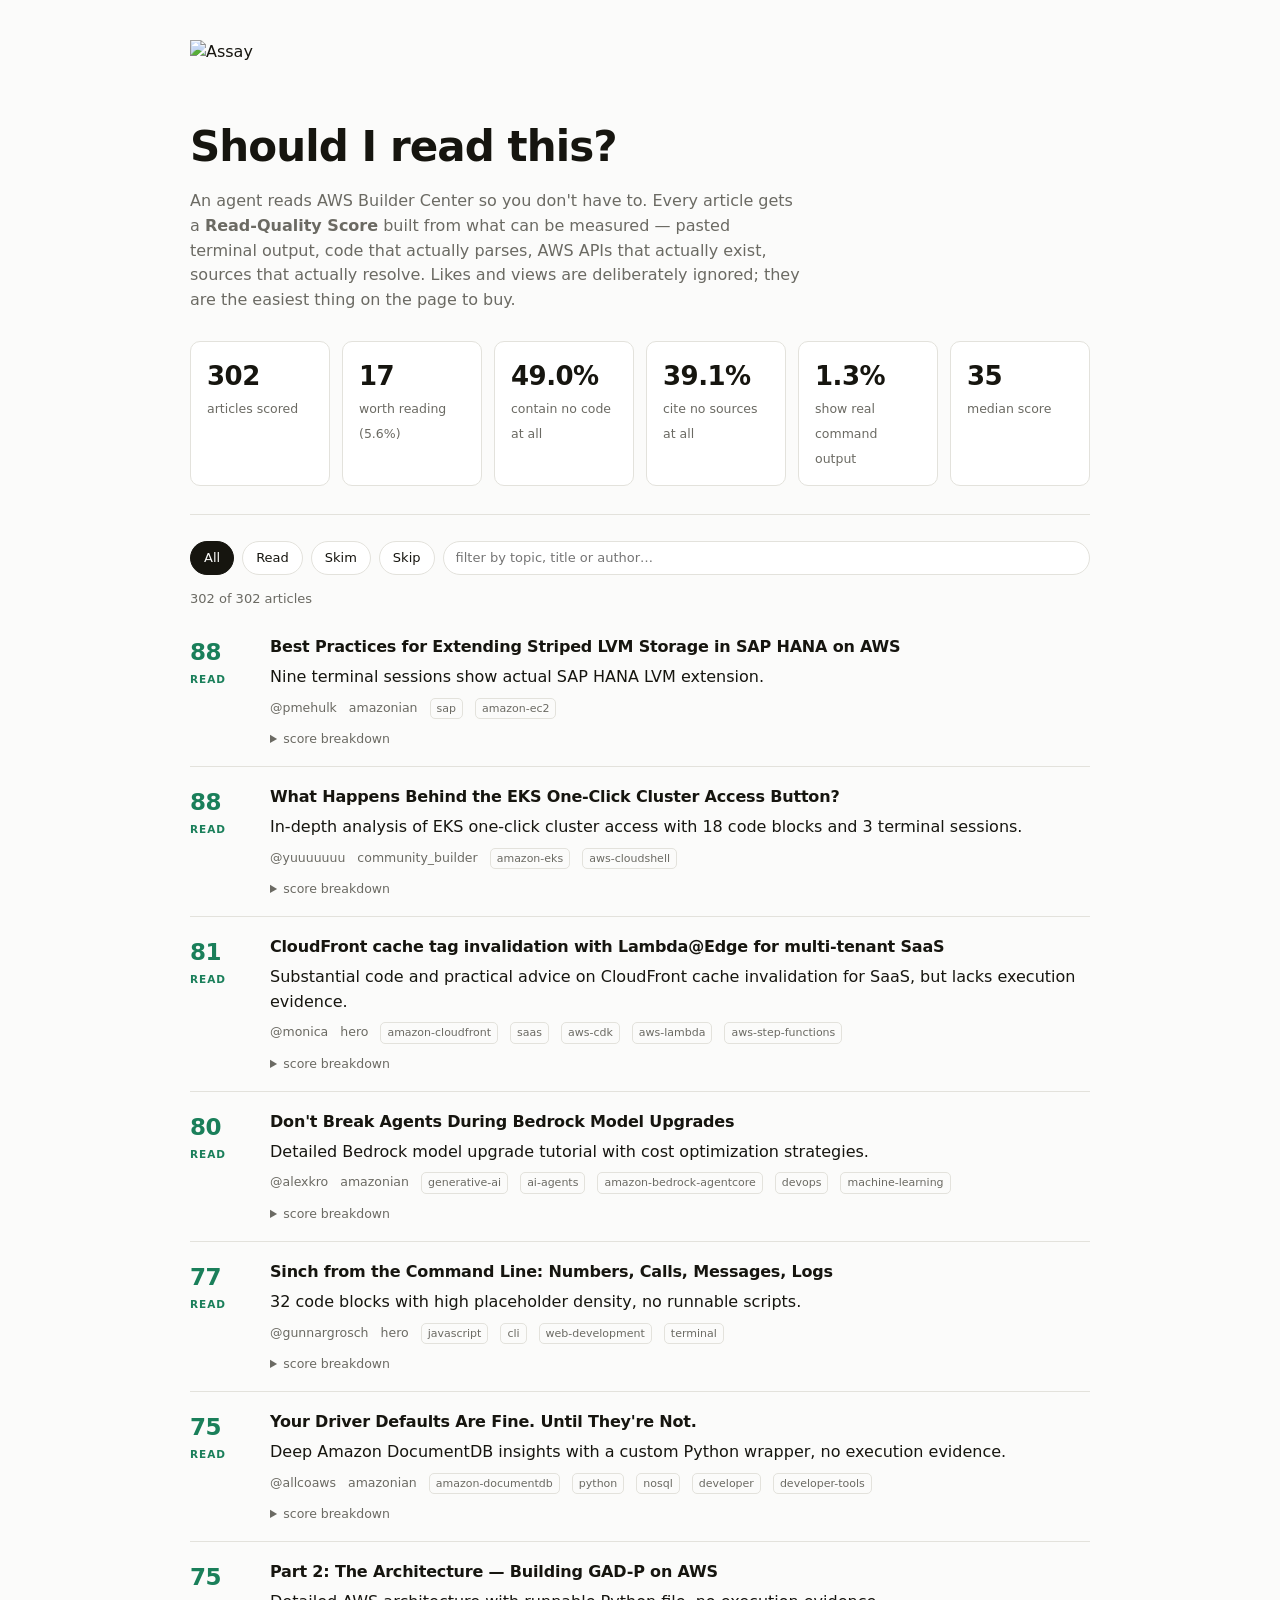
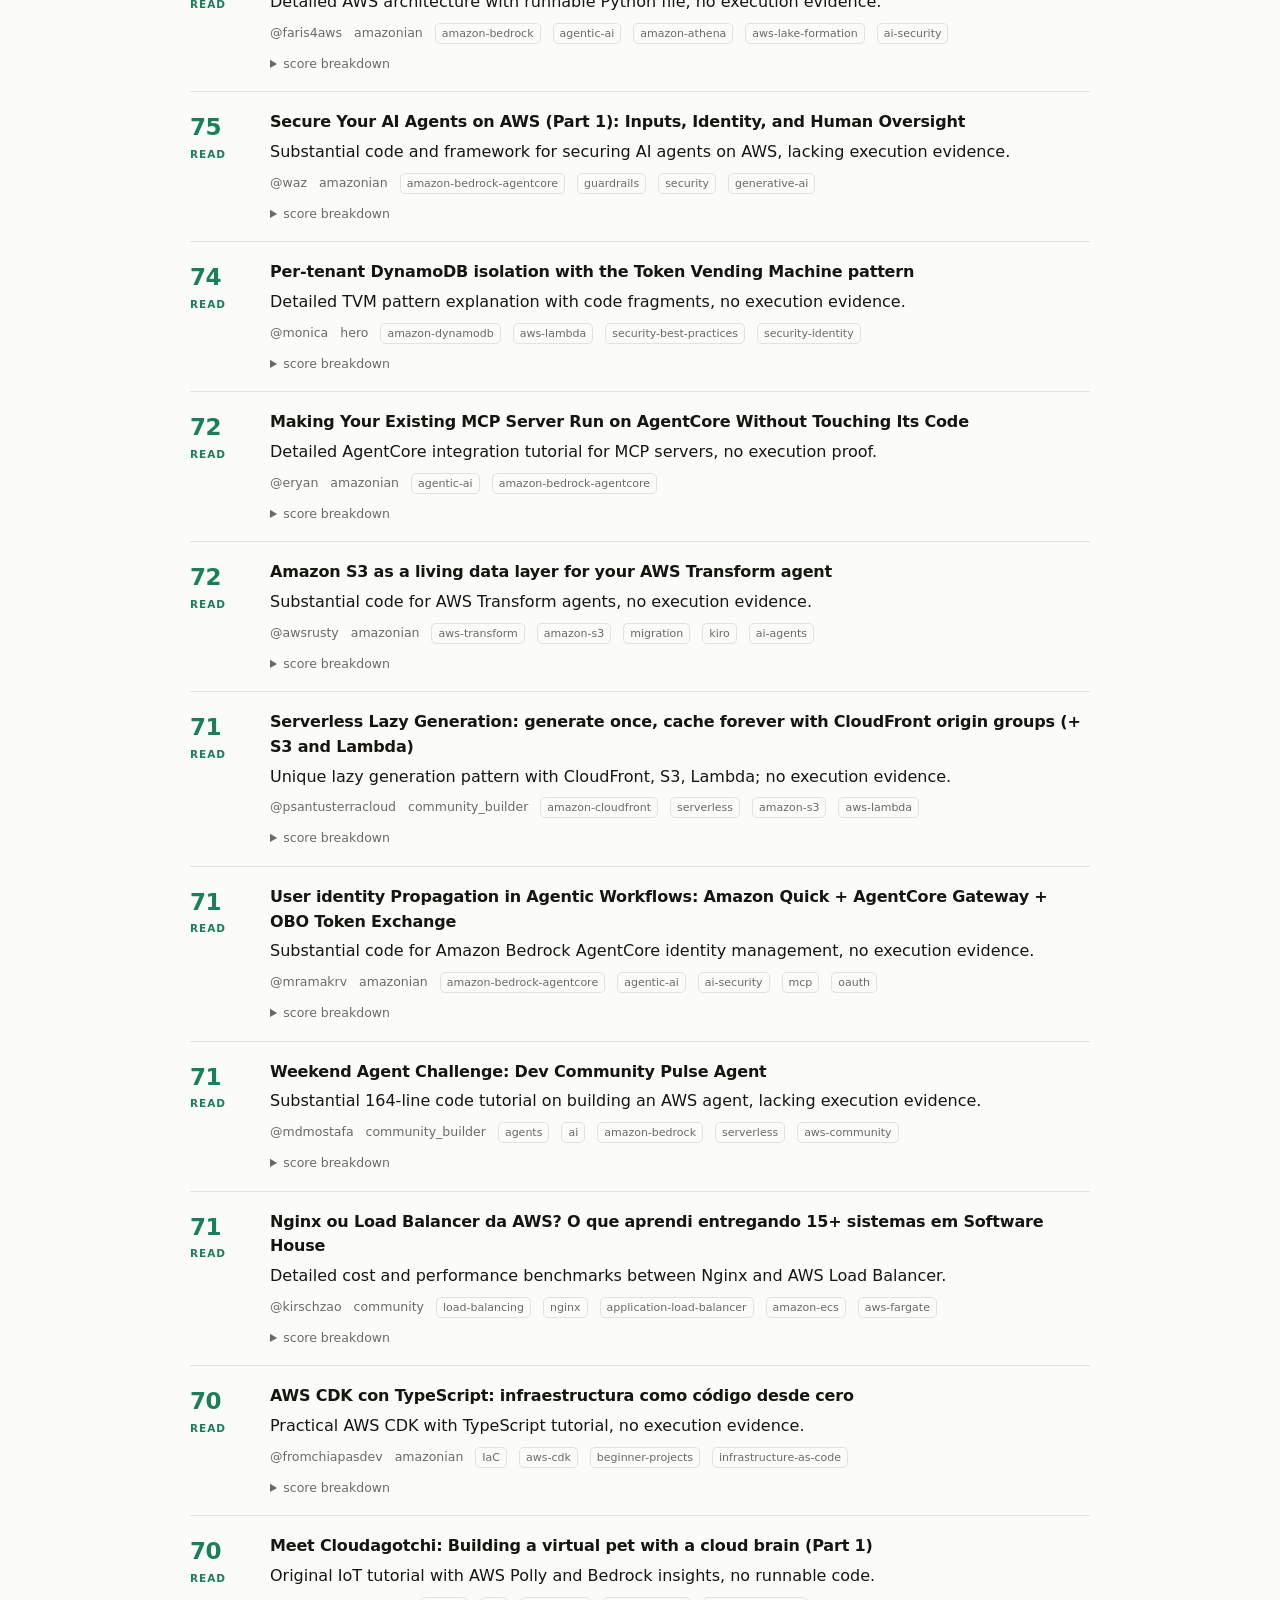
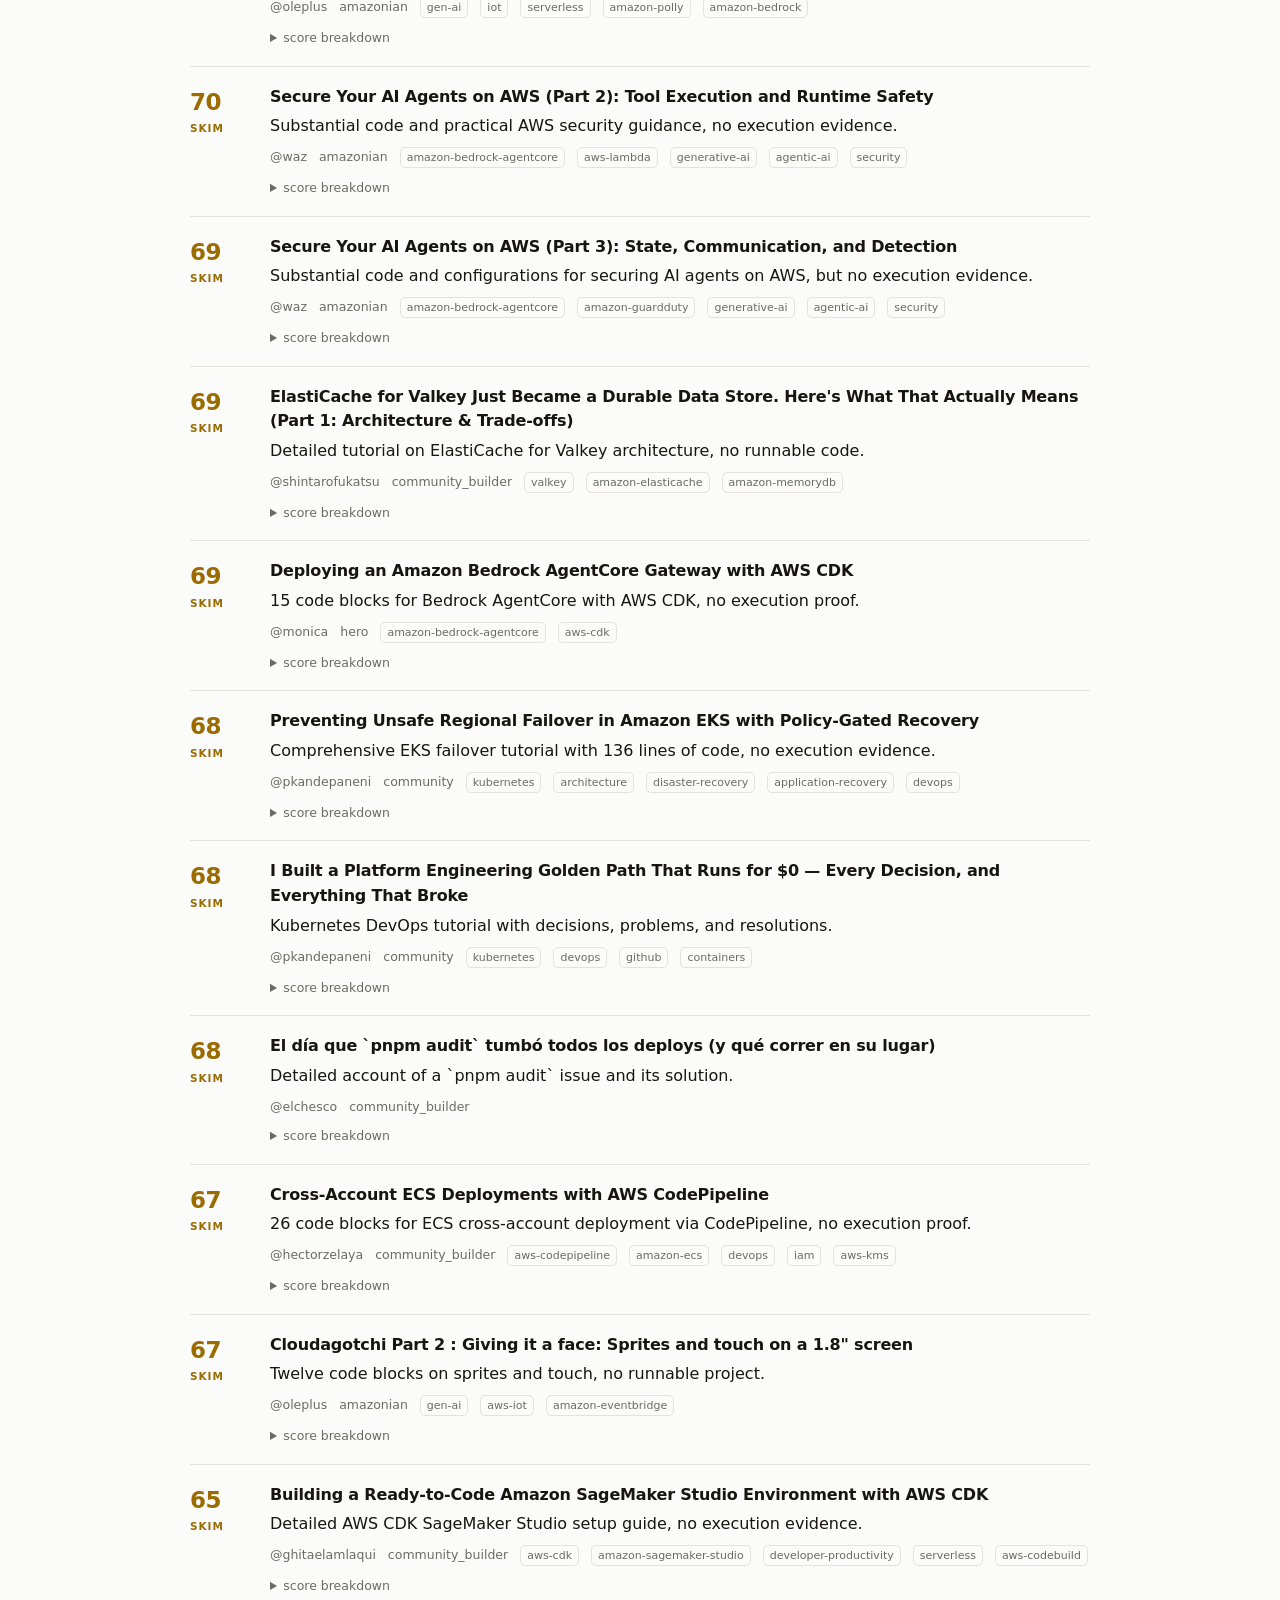
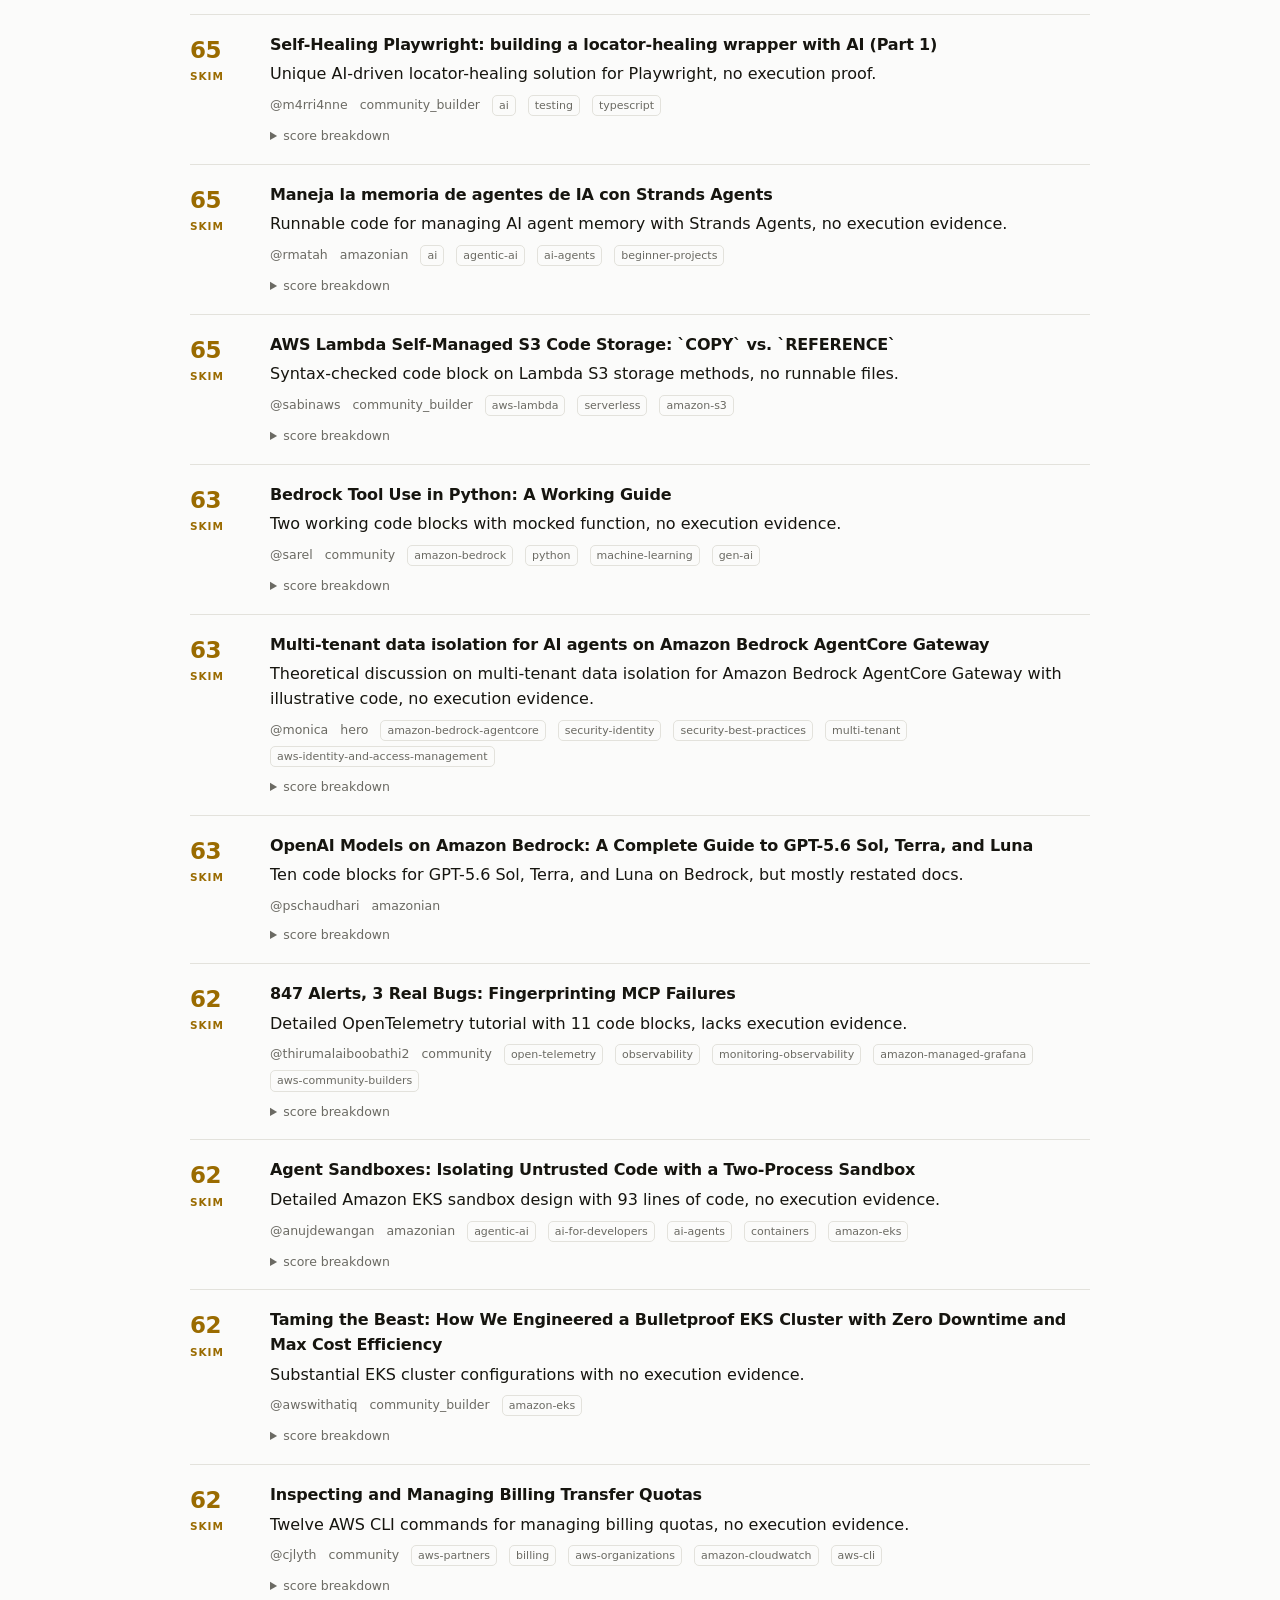
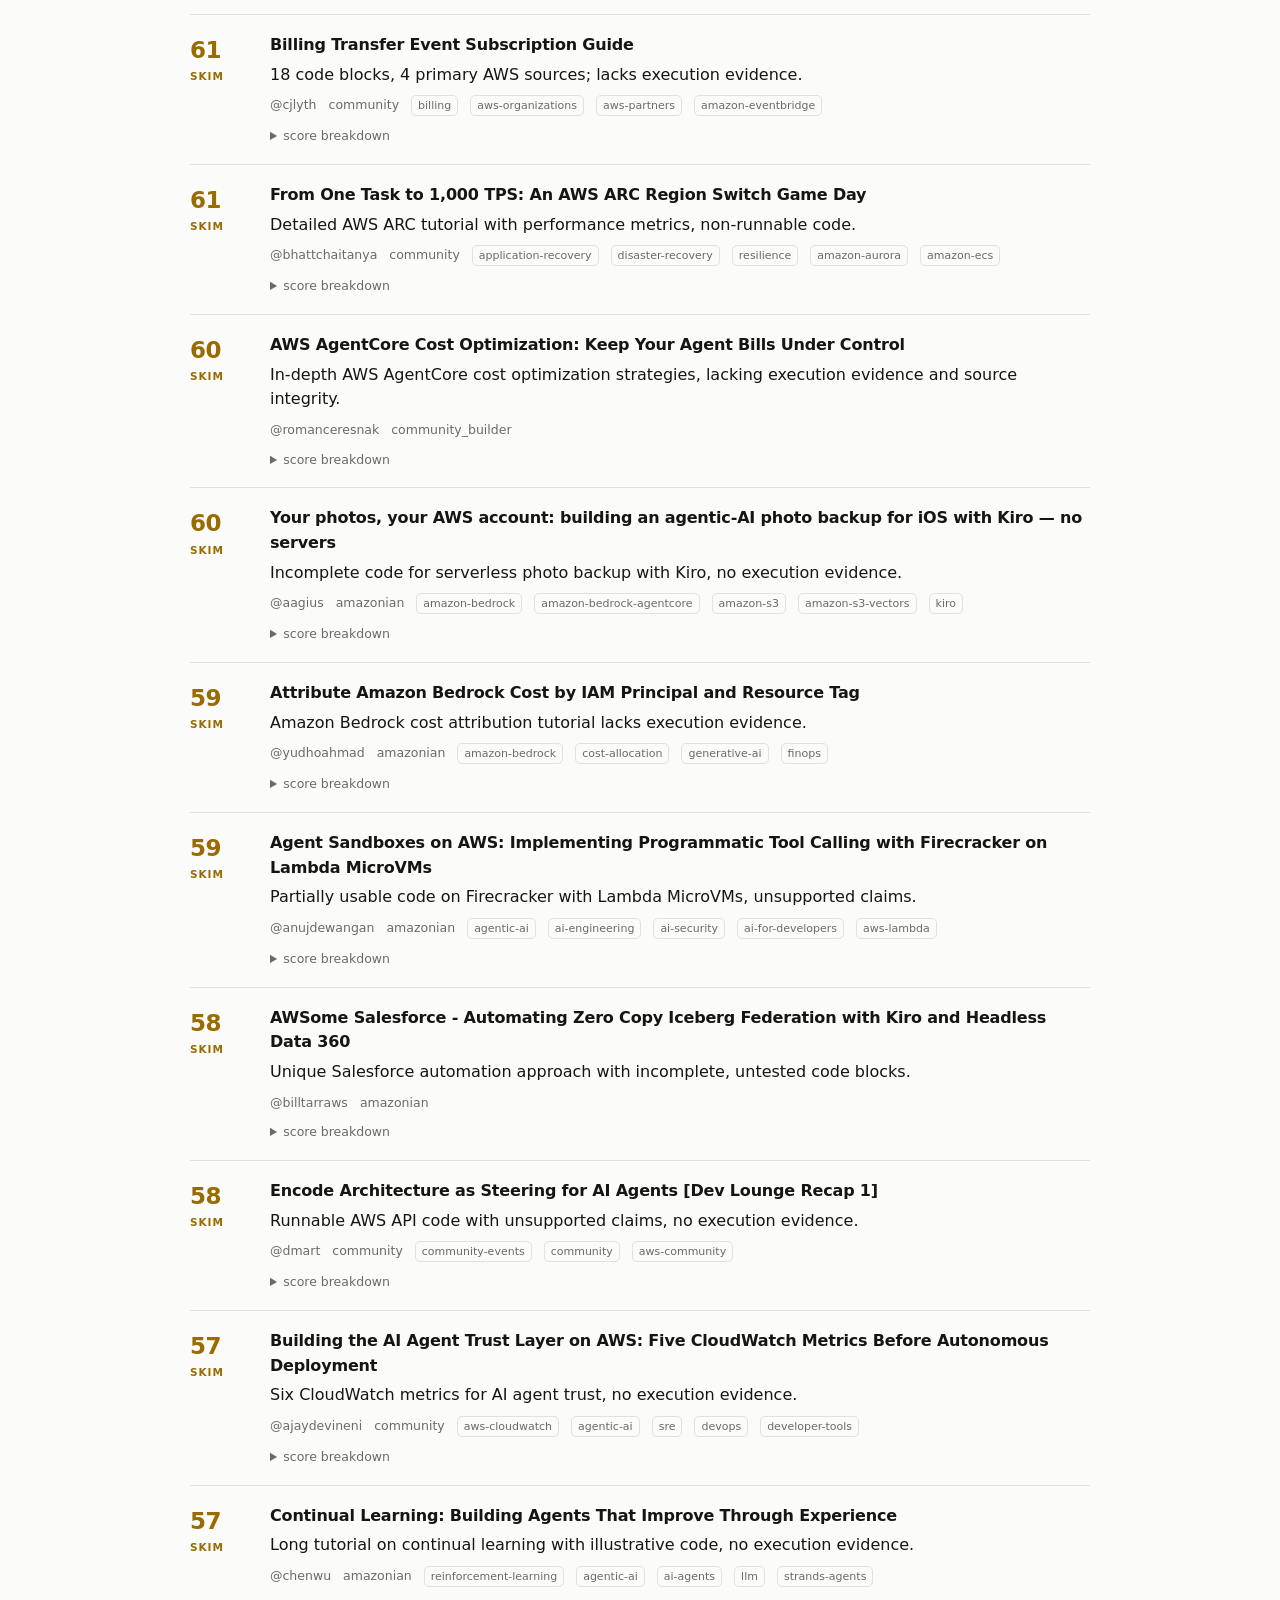
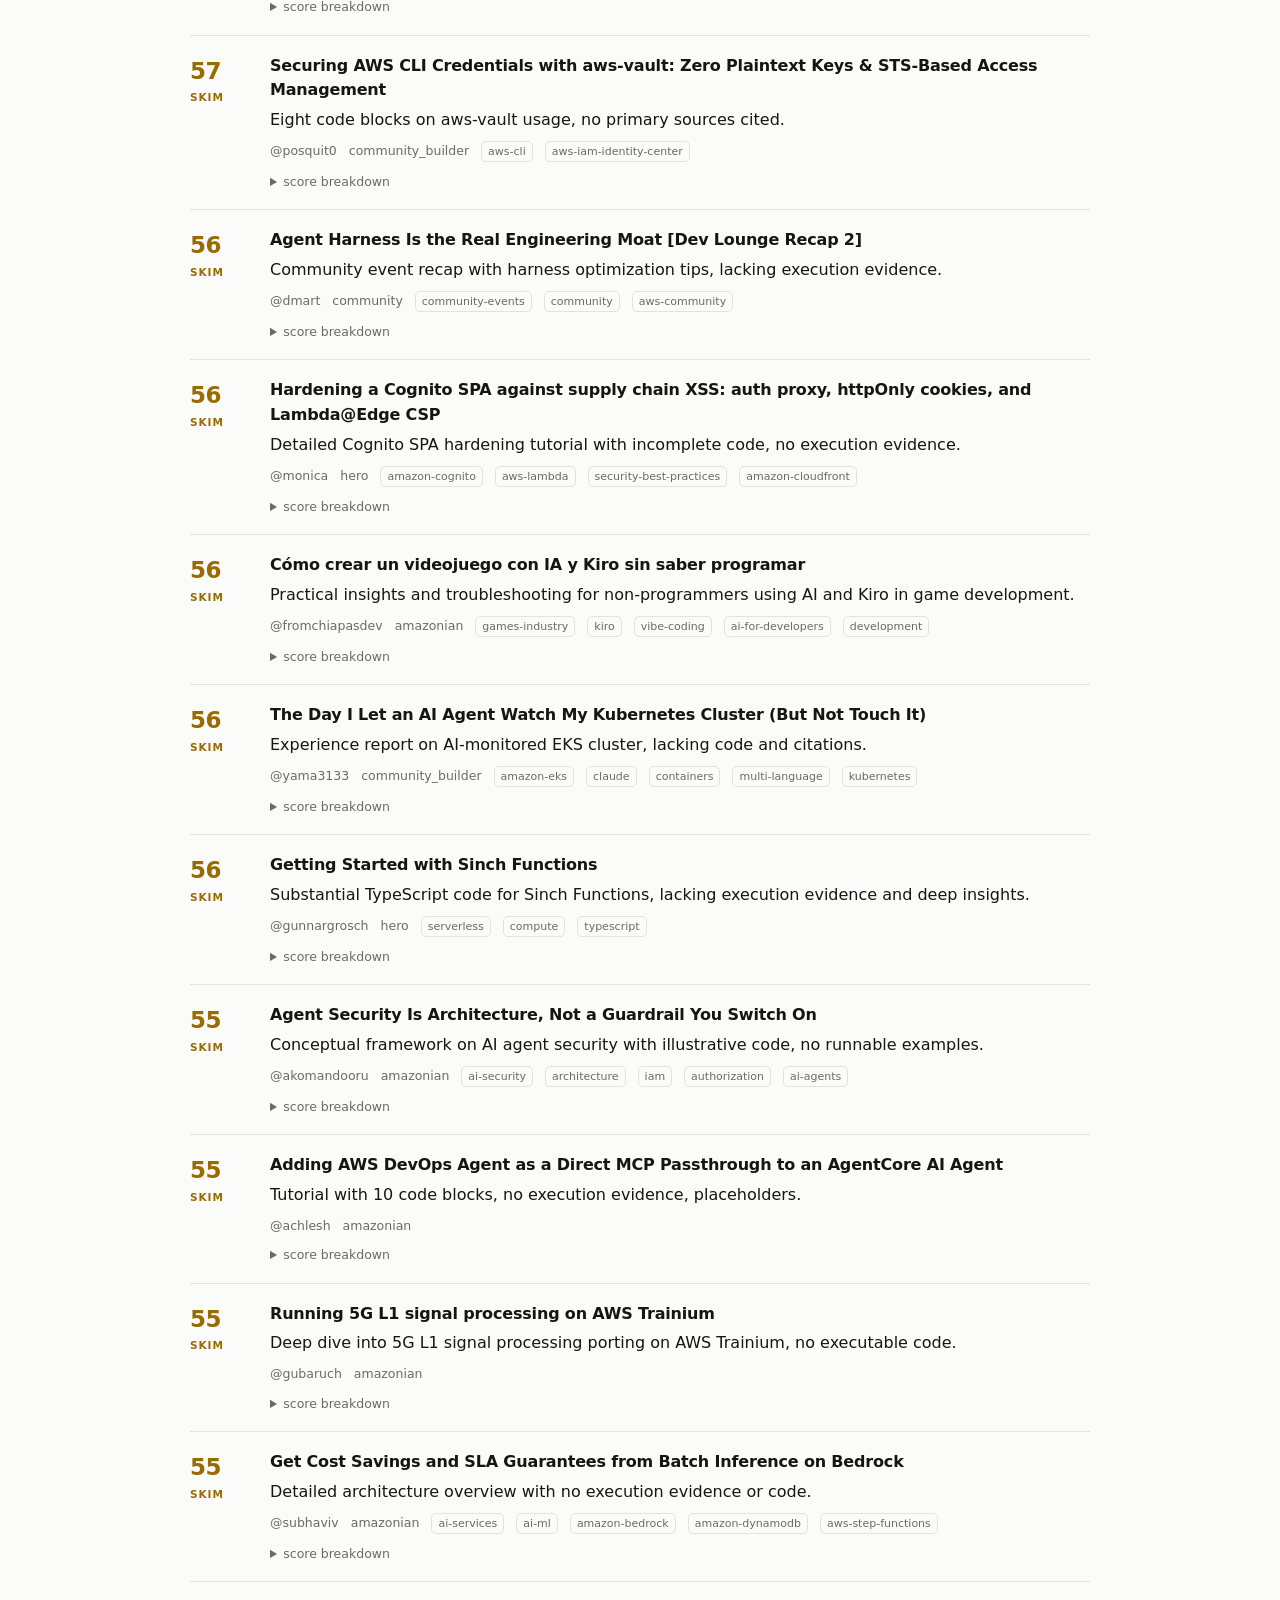
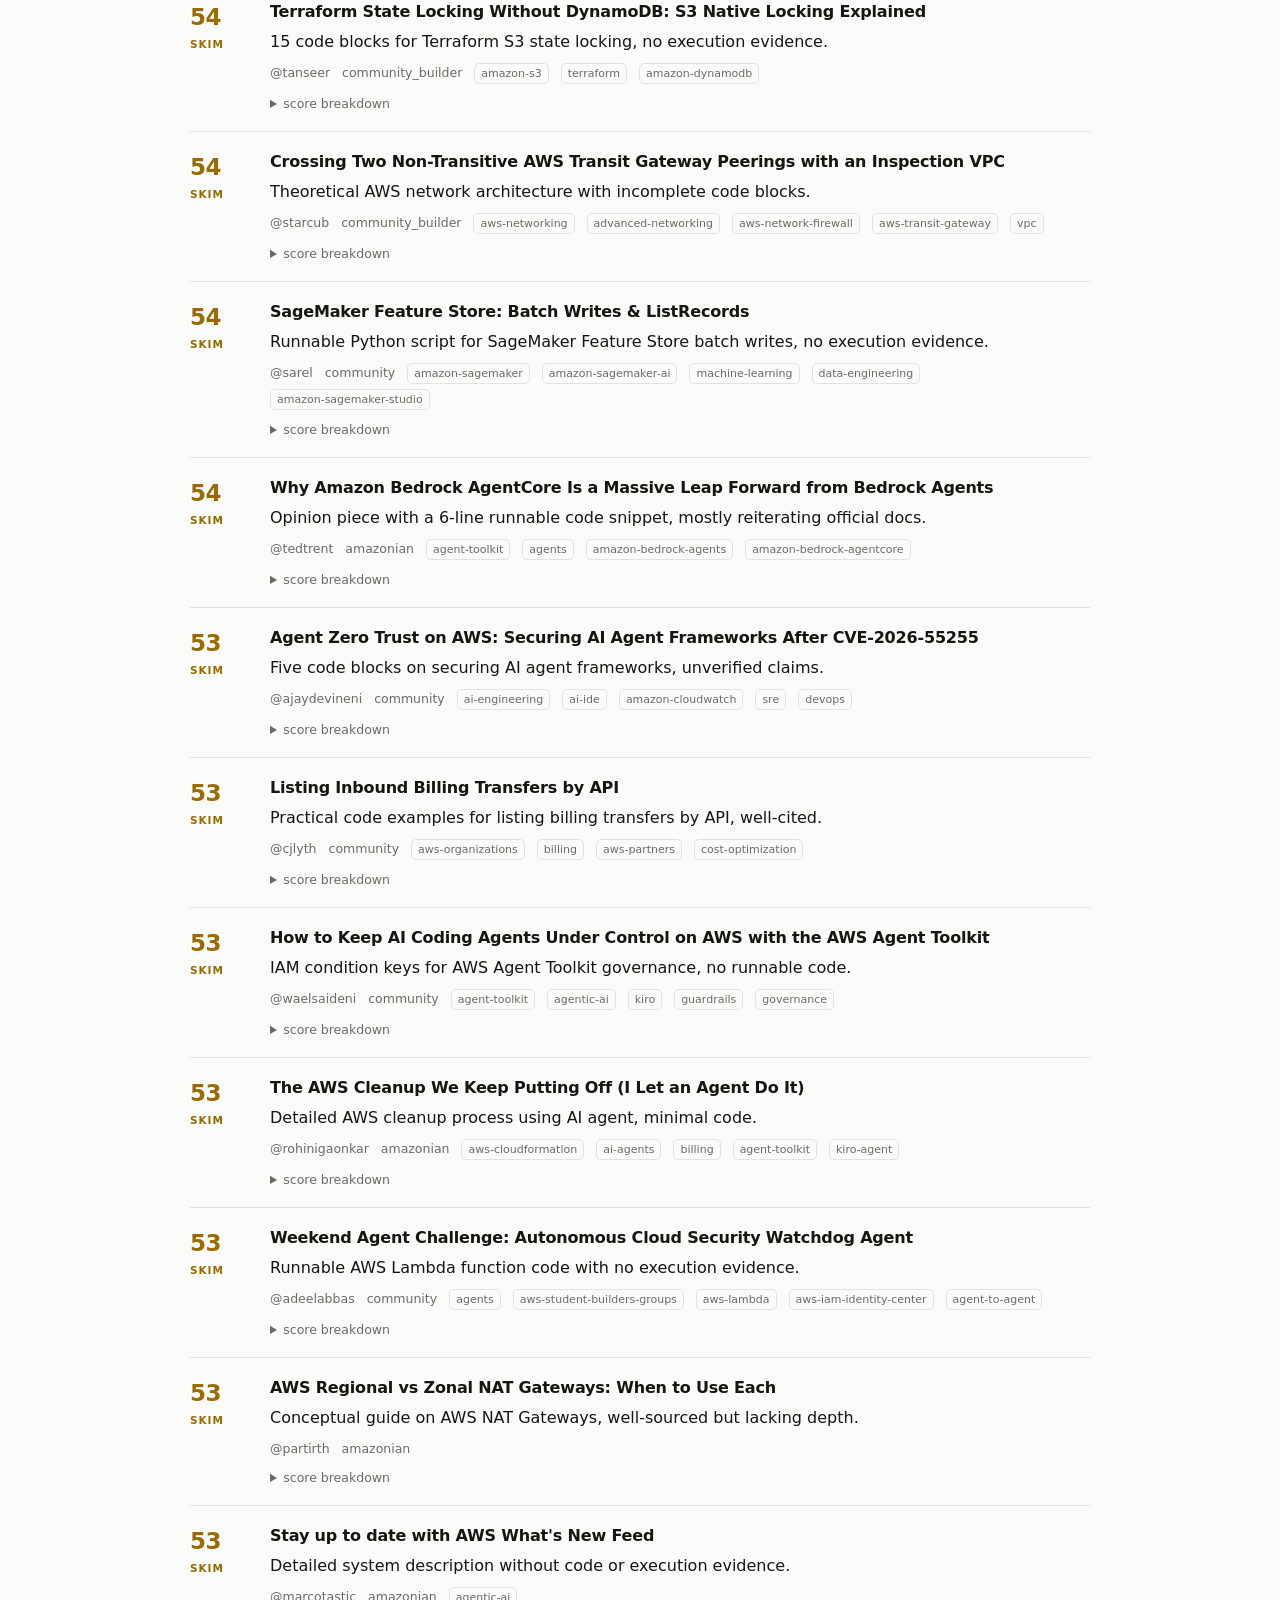
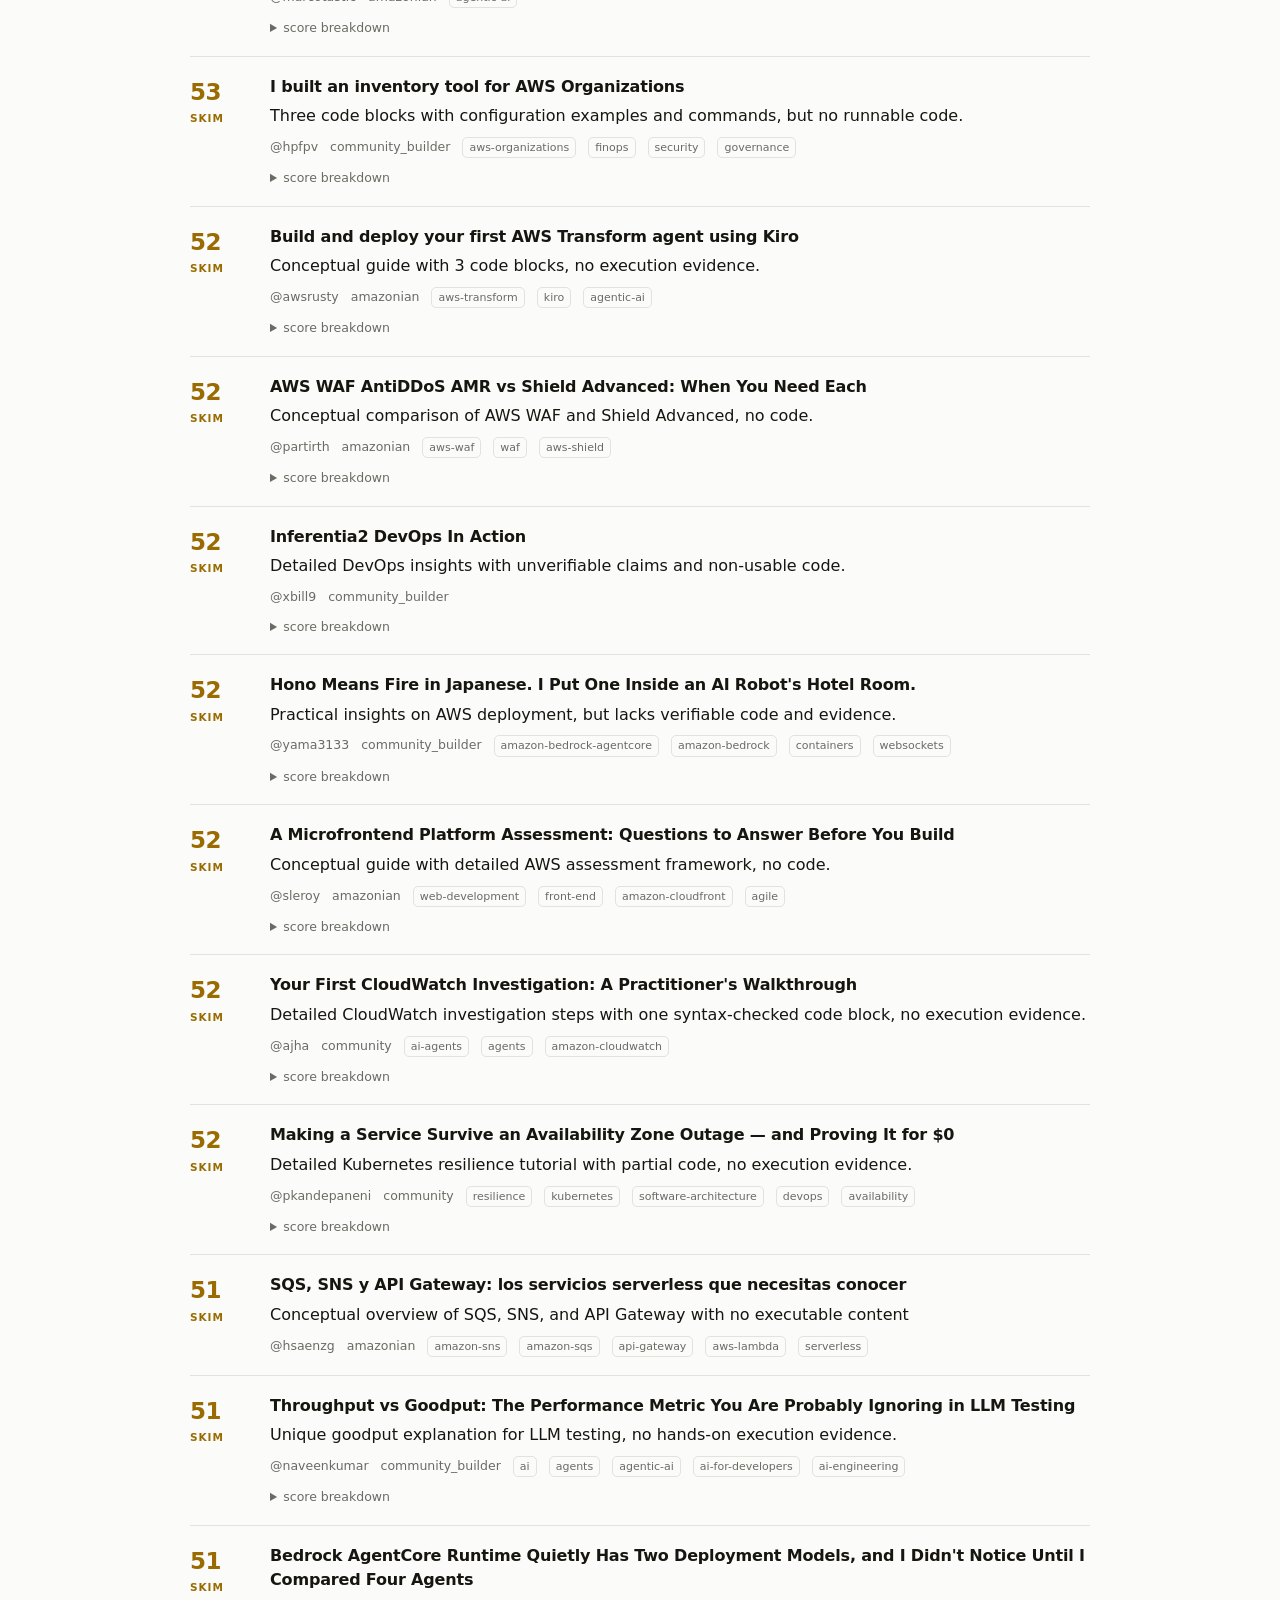
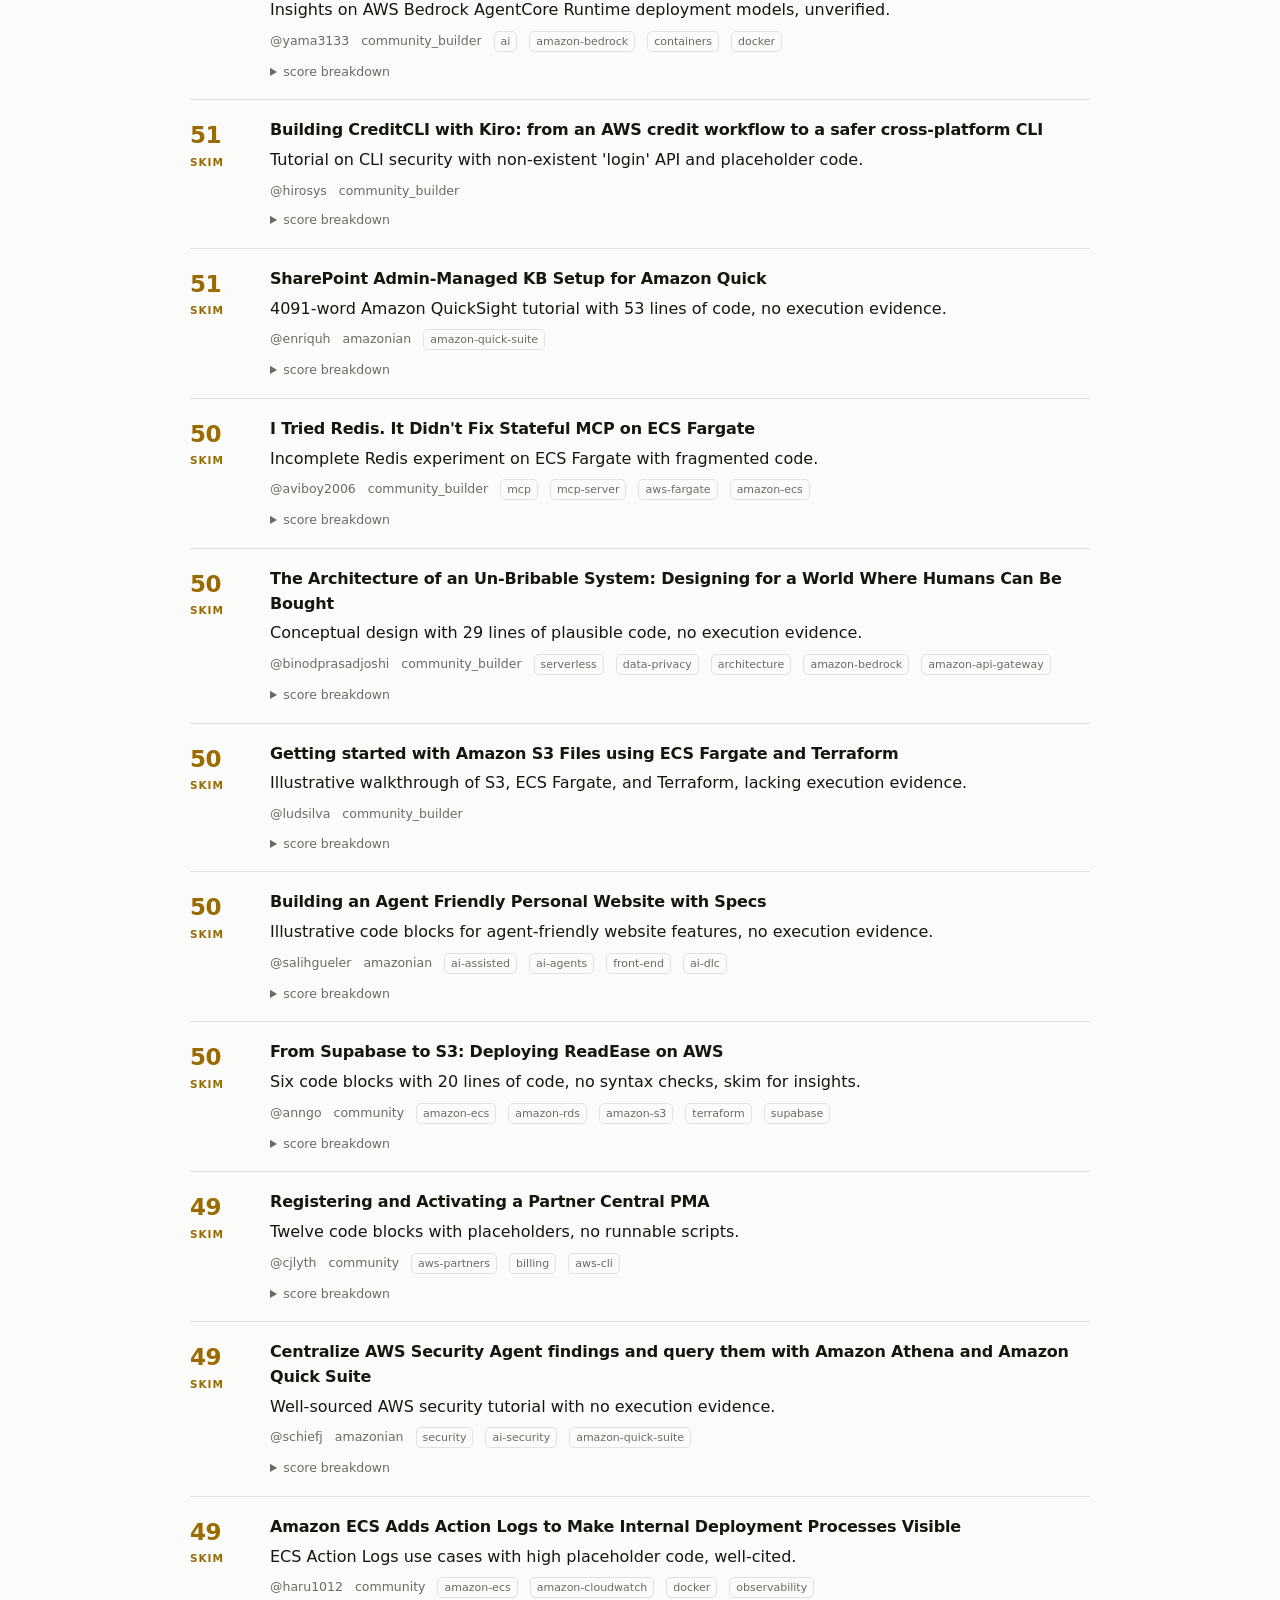
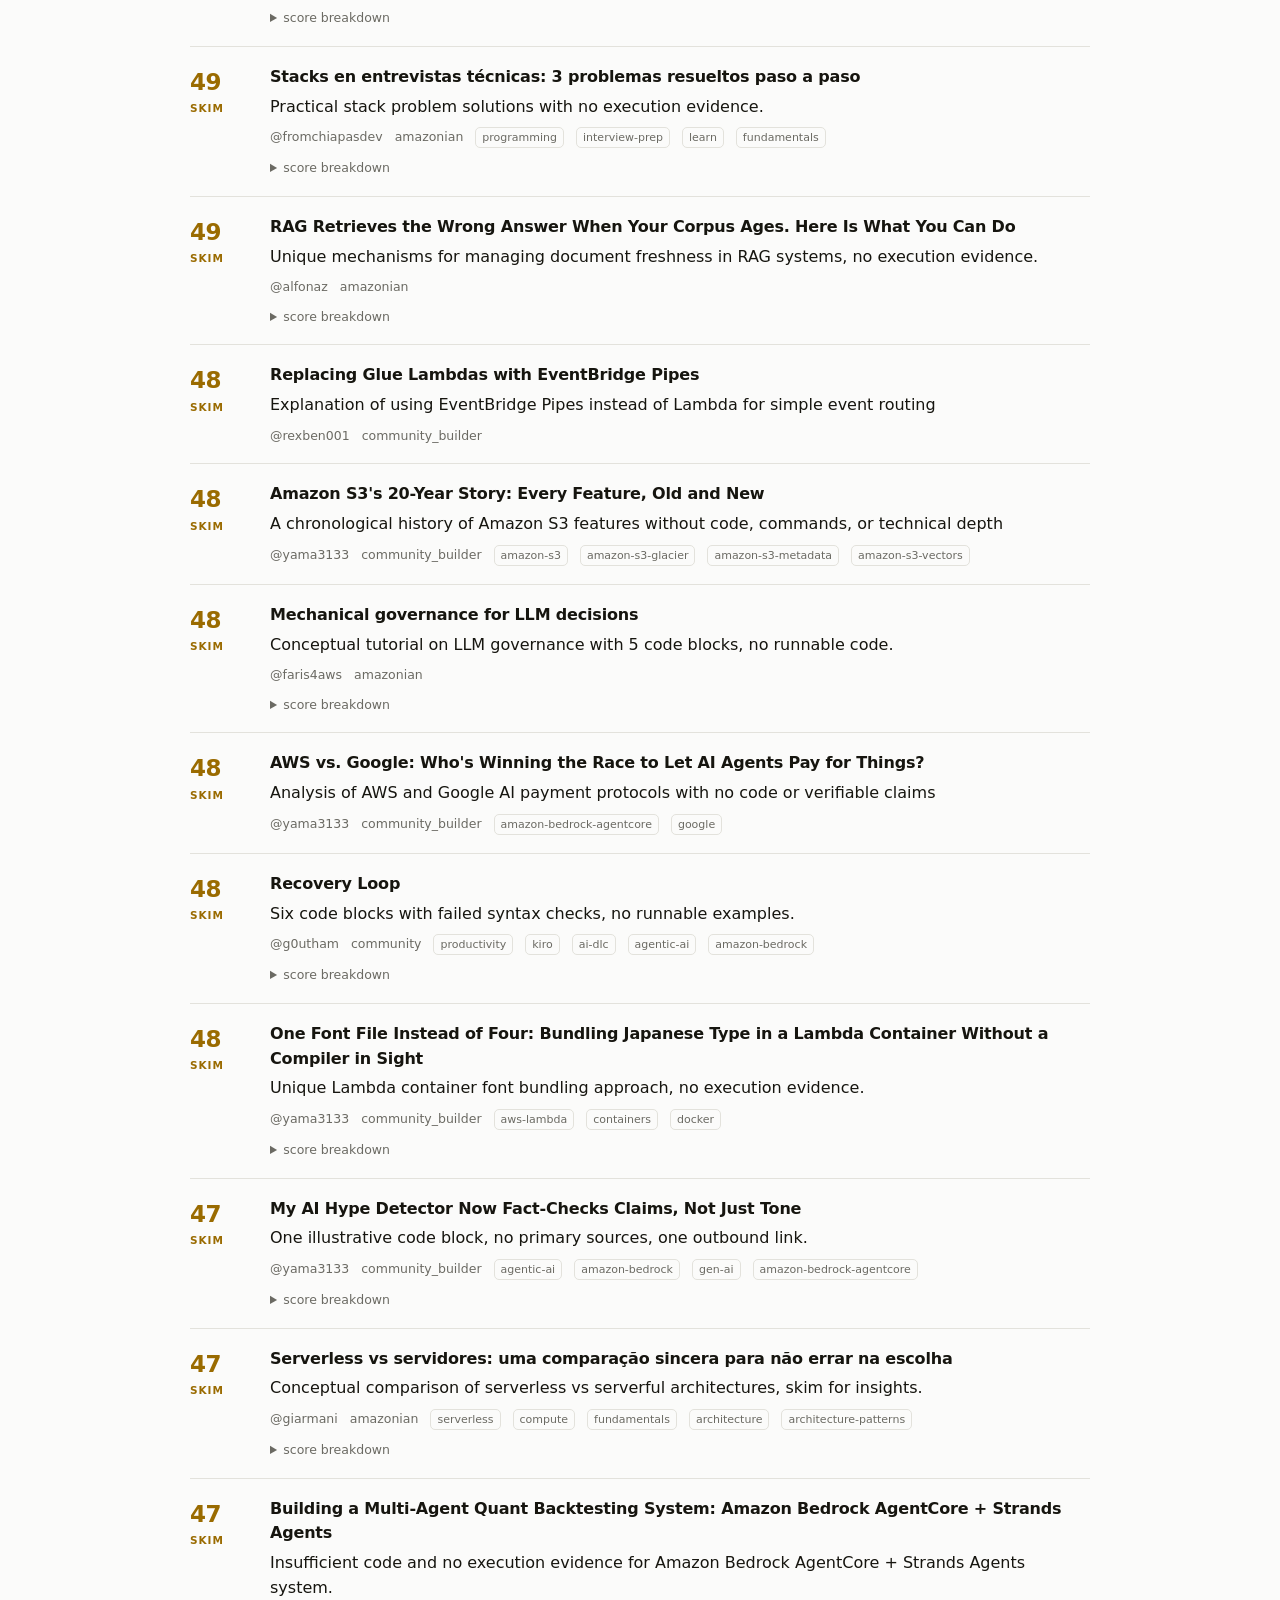
==== commit 1d7ed940: "Final 7-day corpus (n=302) and refreshed calibration Re-scored with the stabilised scorer: score ban" ====
--- a/web/index.html
+++ b/web/index.html
@@ -3,8 +3,9 @@
 <head>
 <meta charset="utf-8">
 <meta name="viewport" content="width=device-width,initial-scale=1">
-<title>ShouldIRead - AWS Builder Center triage</title>
-<meta name="description" content="An agent reads AWS Builder Center so you don't have to. Read-Quality Score, computed from execution evidence rather than likes.">
+<link rel="icon" type="image/svg+xml" href="/assay-mark.svg">
+<title>Assay - read-quality scoring for AWS Builder Center</title>
+<meta name="description" content="Assay reads AWS Builder Center and scores every article on measurable evidence rather than likes.">
 <style>
 :root {
   color-scheme: light dark;
@@ -23,7 +24,10 @@
 body { margin:0; background:var(--bg); color:var(--fg);
   font:16px/1.55 ui-sans-serif,-apple-system,"Segoe UI",Inter,system-ui,sans-serif; }
 .wrap { max-width:940px; margin:0 auto; padding:0 20px 80px; }
-header { padding:56px 0 28px; border-bottom:1px solid var(--line); }
+header { padding:40px 0 28px; border-bottom:1px solid var(--line); }
+.brand { display:inline-flex; align-items:center; gap:10px; text-decoration:none; color:inherit;
+  margin:0 0 22px; }
+.brand img { display:block; }
 h1 { font-size:clamp(28px,5vw,42px); margin:0 0 10px; letter-spacing:-.022em; }
 .sub { color:var(--muted); max-width:60ch; margin:0; }
 .stats { display:grid; gap:12px; grid-template-columns:repeat(auto-fit,minmax(140px,1fr));
@@ -72,15 +76,16 @@
 <body>
 <div class="wrap">
 <header>
+  <a class="brand" href="/"><img src="/assay-logo.svg" alt="Assay" width="187" height="52"></a>
   <h1>Should I read this?</h1>
   <p class="sub">An agent reads AWS Builder Center so you don't have to. Every article gets a
   <strong>Read-Quality Score</strong> built from what can be measured &mdash; pasted terminal output,
   code that actually parses, AWS APIs that actually exist, sources that actually resolve.
   Likes and views are deliberately ignored; they are the easiest thing on the page to buy.</p>
   <div class="stats">
-    <div class="stat"><b>307</b><span>articles scored</span></div>
-    <div class="stat"><b>15</b><span>worth reading (4.9%)</span></div>
-    <div class="stat"><b>48.9%</b><span>contain no code at all</span></div>
+    <div class="stat"><b>302</b><span>articles scored</span></div>
+    <div class="stat"><b>17</b><span>worth reading (5.6%)</span></div>
+    <div class="stat"><b>49.0%</b><span>contain no code at all</span></div>
     <div class="stat"><b>39.1%</b><span>cite no sources at all</span></div>
     <div class="stat"><b>1.3%</b><span>show real command output</span></div>
     <div class="stat"><b>35</b><span>median score</span></div>
@@ -98,20 +103,22 @@
 <ol id="list"></ol>
 
 <footer>
-  <p>Scores are produced by a Strands multi-agent fleet on Amazon Bedrock. Four judges score
+  <p><strong>Assay</strong> scores are produced by a Strands multi-agent fleet on Amazon Bedrock. Four judges score
   execution evidence, code substance, source integrity and depth; the final number is weighted
   arithmetic, not a model's opinion, and each dimension is capped by what the deterministic
   tools actually measured &mdash; a judge cannot award points for code to an article with none.</p>
   <p><strong>Attribution:</strong> articles scoring READ or SKIM are named and linked, because
   naming good work is the point. Articles scoring SKIP are shown anonymously. The aggregate
   problem is worth being blunt about; individual authors are not the target.</p>
-  <p>Generated 2026-07-27 13:01 UTC &middot; source data from <a href="https://builder.aws.com">builder.aws.com</a>.
+  <p><strong>Wrote one of these?</strong> <a href="/review.html">Get recommendations for improving
+  its score</a> &mdash; ranked by how many points each change is worth.</p>
+  <p>Generated 2026-07-27 16:25 UTC &middot; source data from <a href="https://builder.aws.com">builder.aws.com</a>.
   Score one yourself with <code>shouldiread score &lt;url&gt;</code>.</p>
 </footer>
 </div>
 
 <script>
-const DATA = [{"article_id": "3FtOI9H152rOXVRvdRXJdztqC3G", "title": "Best Practices for Extending Striped LVM Storage in SAP HANA on AWS", "url": "https://builder.aws.com/content/3FtOI9H152rOXVRvdRXJdztqC3G/best-practices-for-extending-striped-lvm-storage-in-sap-hana-on-aws", "author_alias": "pmehulk", "author_kind": "amazonian", "tags": ["sap", "amazon-ec2"], "published_at": "2026-07-26T05:49:15.731000+00:00", "rqs": 87.5, "verdict": "READ", "headline": "Nine terminal sessions with commands and outputs for extending striped LVM storage in SAP HANA on AWS.", "dimensions": [{"name": "execution_evidence", "score": 90.0, "rationale": "The article contains multiple pasted terminal sessions with specific command outputs, error messages, and detailed steps that indicate hands-on execution.", "evidence": [{"tool": "provenance", "label": "Real command output (pvs, vgs, lvs, lvextend, xfs_growfs)", "detail": "", "weight_hint": "positive"}, {"tool": "provenance", "label": "Specific values like device names, UUIDs, and sizes", "detail": "", "weight_hint": "positive"}, {"tool": "provenance", "label": "Detailed verification steps with lvdisplay output", "detail": "", "weight_hint": "positive"}]}, {"name": "code_substance", "score": 80.0, "rationale": "The code blocks are substantial and usable, though they could be improved by providing complete runnable files.", "evidence": [{"tool": "code", "label": "No complete runnable files provided", "detail": "", "weight_hint": "negative"}, {"tool": "code", "label": "Placeholder density is low but not zero", "detail": "", "weight_hint": "negative"}]}, {"name": "source_integrity", "score": 90.0, "rationale": "The article is well-anchored in checkable sources and provides concrete examples. All claims are supported by commands and outputs.", "evidence": []}, {"name": "depth", "score": 70.0, "rationale": "The article provides specific, actionable advice on a common pitfall and the correct procedure for extending striped LVMs, which is not trivial and goes beyond basic documentation.", "evidence": [{"tool": "depth", "label": "new to reader: The critical importance of maintaining the striped layout when extending LVM for SAP HANA on AWS, including the pitfalls of linear extension and the correct procedure to follow.", "detail": "", "weight_hint": "neutral"}]}, {"name": "originality", "score": 60.0, "rationale": "The article provides specific, actionable advice on a common pitfall and the correct procedure for extending striped LVMs, which is not trivial and goes beyond basic documentation.", "evidence": []}], "signals": {"structure": {"words": 1164, "code_blocks": 10, "code_loc": 84, "code_langs": {"bash": 10}, "inline_code": 7, "atx_headings": 12, "setext_headings": 0, "bold_pseudo_headings": 0, "images": 0, "links": 2, "list_items": 7, "tables": 0, "code_to_prose": 0.1159, "terminal_evidence": 9, "measurements": 0, "placeholders": 4, "placeholder_density": 4.76}, "code": {"checked": 1, "passed": 1, "failed": 0, "pass_rate": 1.0, "output_blocks": 9, "complete_files": 0, "failures": []}, "aws_apis": {"services_referenced": [], "invalid_services": [], "calls_checked": 0, "invalid_calls": [], "cli_checked": 0, "invalid_cli": [], "suspect_api_names": [], "total_checked": 0, "total_invalid": 0, "invalid_ratio": 0.0}, "links": {"total": 2, "checked": 0, "dead": 0, "dead_ratio": 0.0, "by_category": {"primary": 1, "other": 1}, "primary_sources": 1, "self_citations": 0, "dead_urls": []}, "duplicates": {"is_cross_post": false, "canonical_url": null, "canonical_host": null, "near_duplicates": [], "max_similarity": 0.0, "has_foreign_duplicate": false}, "engagement": {"likes": 0, "comments": 0, "substance_score": 0.684, "engagement_per_100_words": 0.0, "suspicious": false, "reason": ""}, "heuristic": {"trivially_empty": false, "hard_evidence": true, "negatives": [], "positives": ["9 terminal/error artefact(s)", "9 pasted terminal session(s)"]}, "caps_applied": [], "content_type": "tutorial", "best_for": "SAP HANA administrators on AWS", "disagreement": "", "raw_dimension_scores": {"execution_evidence": 90.0, "code_substance": 80.0, "source_integrity": 90.0, "depth": 70.0, "originality": 60.0}, "base_rqs": 81.5, "author_bonus": 6.0, "failed_judges": []}, "scored_at": "2026-07-27T04:42:37.191451+00:00", "model": "global.amazon.nova-2-lite-v1:0 + us.amazon.nova-pro-v1:0", "redacted": false}, {"article_id": "3GiDIJOUJisKlnRDzjvllUwI1bO", "title": "What Happens Behind the EKS One-Click Cluster Access Button?", "url": "https://builder.aws.com/content/3GiDIJOUJisKlnRDzjvllUwI1bO/what-happens-behind-the-eks-one-click-cluster-access-button", "author_alias": "yuuuuuuu", "author_kind": "community_builder", "tags": ["amazon-eks", "aws-cloudshell"], "published_at": "2026-07-21T13:41:08.967000+00:00", "rqs": 87.2, "verdict": "READ", "headline": "Detailed kubectl-connect script tutorial for EKS cluster access.", "dimensions": [{"name": "execution_evidence", "score": 90.0, "rationale": "The article includes specific command outputs and environmental changes that indicate the author executed the script.", "evidence": [{"tool": "provenance", "label": "source kubectl-connect appsignals-fargate", "detail": "", "weight_hint": "positive"}, {"tool": "provenance", "label": "Added new context appsignals-fargate to /home/cloudshell-user/.kube/config-appsignals-fargate", "detail": "", "weight_hint": "positive"}, {"tool": "provenance", "label": "Successfully configured kubectl for cluster: appsignals-fargate", "detail": "", "weight_hint": "positive"}, {"tool": "provenance", "label": "Environment configured. KUBECONFIG is set to: /home/cloudshell-user/.kube/config-appsignals-fargate", "detail": "", "weight_hint": "positive"}, {"tool": "provenance", "label": "✅ Successfully connected to cluster appsignals-fargate", "detail": "", "weight_hint": "positive"}]}, {"name": "code_substance", "score": 85.0, "rationale": "The code is substantial and usable, providing a functional script for connecting to an EKS cluster and including practical examples of its use.", "evidence": [{"tool": "code", "label": "One syntax-check failed, but the majority of code blocks are valid.", "detail": "", "weight_hint": "negative"}]}, {"name": "source_integrity", "score": 90.0, "rationale": "The article provides detailed, checkable claims supported by code, terminal sessions, and primary sources.", "evidence": []}, {"name": "depth", "score": 80.0, "rationale": "The content is specific to the kubectl-connect script but follows a generic structure.", "evidence": [{"tool": "depth", "label": "new to reader: Detailed analysis of the kubectl-connect script, including its functionality, dependencies, and use outside of CloudShell.", "detail": "", "weight_hint": "neutral"}]}, {"name": "originality", "score": 60.0, "rationale": "The content is specific to the kubectl-connect script but follows a generic structure.", "evidence": [{"tool": "depth", "label": "The key message from the [What's New announcement](https://aws.amazon.com/about-aws/whats-new/2026/04/amazon-eks-one-click-cluster-access/) is that you no longer need to install or configure kubectl, the AWS CLI, or kubeconfig files locally.", "detail": "", "weight_hint": "negative"}, {"tool": "depth", "label": "The point worth highlighting is that **both public and private API server endpoints are supported**.", "detail": "", "weight_hint": "negative"}]}], "signals": {"structure": {"words": 2666, "code_blocks": 18, "code_loc": 109, "code_langs": {"bash": 10, "console": 7, "yaml": 1}, "inline_code": 94, "atx_headings": 21, "setext_headings": 0, "bold_pseudo_headings": 0, "images": 0, "links": 6, "list_items": 23, "tables": 28, "code_to_prose": 0.0493, "terminal_evidence": 6, "measurements": 2, "placeholders": 9, "placeholder_density": 8.26}, "code": {"checked": 15, "passed": 14, "failed": 1, "pass_rate": 0.933, "output_blocks": 3, "complete_files": 1, "failures": [{"index": 0, "lang": "bash", "loc": 1, "kind": "shell", "checked": true, "ok": false, "error": "/var/folders/gd/yx_nls555l137qjsrpkhf0qh0000gn/T/tmp7cuarjav.sh: line 1: syntax error near unexpected token `newline'\n/var/folders/gd/yx_nls555l137qjsrpkhf0qh0000gn/T/tmp7cuarjav.sh: line 1: `source kubectl-connect <cluster-name>'", "complete": false}]}, "aws_apis": {"services_referenced": ["eks"], "invalid_services": [], "calls_checked": 0, "invalid_calls": [], "cli_checked": 0, "invalid_cli": [], "suspect_api_names": [], "total_checked": 0, "total_invalid": 0, "invalid_ratio": 0.0}, "links": {"total": 4, "checked": 0, "dead": 0, "dead_ratio": 0.0, "by_category": {"primary": 4}, "primary_sources": 4, "self_citations": 0, "dead_urls": []}, "duplicates": {"is_cross_post": true, "canonical_url": "https://qiita.com/ec2_on_aws/items/d898b0b53c38f955baa2", "canonical_host": "qiita.com", "near_duplicates": [], "max_similarity": 0.0, "has_foreign_duplicate": false}, "engagement": {"likes": 1, "comments": 0, "substance_score": 0.882, "engagement_per_100_words": 0.038, "suspicious": false, "reason": ""}, "heuristic": {"trivially_empty": false, "hard_evidence": true, "negatives": [], "positives": ["6 terminal/error artefact(s)", "3 pasted terminal session(s)", "14 code blocks parse cleanly", "includes complete runnable files", "4 primary sources cited"]}, "caps_applied": [], "content_type": "tutorial", "best_for": "AWS EKS users", "disagreement": "", "raw_dimension_scores": {"execution_evidence": 90.0, "code_substance": 85.0, "source_integrity": 90.0, "depth": 80.0, "originality": 60.0}, "base_rqs": 84.2, "author_bonus": 3.0, "failed_judges": []}, "scored_at": "2026-07-27T12:27:55.016140+00:00", "model": "global.amazon.nova-2-lite-v1:0 + us.amazon.nova-pro-v1:0", "redacted": false}, {"article_id": "3GRmFYsKLsjSCFm68VVYYVDaCMc", "title": "CloudFront cache tag invalidation with Lambda@Edge for multi-tenant SaaS", "url": "https://builder.aws.com/content/3GRmFYsKLsjSCFm68VVYYVDaCMc/cloud-front-cache-tag-invalidation-with-lambdaedge-for-multi-tenant-saa-s", "author_alias": "monica", "author_kind": "hero", "tags": ["amazon-cloudfront", "saas", "aws-cdk", "aws-lambda", "aws-step-functions"], "published_at": "2026-07-13T11:47:07.849000+00:00", "rqs": 78.0, "verdict": "READ", "headline": "Detailed tutorial with runnable code for CloudFront cache invalidation, lacking execution evidence.", "dimensions": [{"name": "execution_evidence", "score": 30.0, "rationale": "The article is well-written and detailed but lacks concrete evidence of actual execution.", "evidence": [{"tool": "provenance", "label": "The article provides detailed steps and configurations but lacks direct evidence of execution such as command output or specific resource names.", "detail": "", "weight_hint": "positive"}, {"tool": "provenance", "label": "Real command output, specific resource names, problem encounters and resolutions, console screenshots", "detail": "", "weight_hint": "negative"}]}, {"name": "code_substance", "score": 90.0, "rationale": "The code is complete, runnable, and matches the prose. It includes proper imports, dependencies, and error handling.", "evidence": []}, {"name": "source_integrity", "score": 90.0, "rationale": "The article is well-sourced with primary AWS documentation and other reliable references. Most claims are anchored to checkable sources. The lack of complete runnable files and terminal sessions slightly reduces the score.", "evidence": []}, {"name": "depth", "score": 80.0, "rationale": "The article provides detailed, real-world insights and solutions that go beyond generic AWS documentation.", "evidence": [{"tool": "depth", "label": "new to reader: Practical implementation of CloudFront cache tag invalidation using Lambda@Edge for a multi-tenant SaaS, including tenant-specific invalidation and prewarm orchestration.", "detail": "", "weight_hint": "neutral"}]}, {"name": "originality", "score": 85.0, "rationale": "The article provides detailed, real-world insights and solutions that go beyond generic AWS documentation.", "evidence": []}], "signals": {"structure": {"words": 3431, "code_blocks": 6, "code_loc": 78, "code_langs": {"none": 1, "yaml": 1, "python": 3, "javascript": 1}, "inline_code": 40, "atx_headings": 8, "setext_headings": 0, "bold_pseudo_headings": 0, "images": 0, "links": 13, "list_items": 13, "tables": 0, "code_to_prose": 0.0244, "terminal_evidence": 0, "measurements": 6, "placeholders": 1, "placeholder_density": 1.28}, "code": {"checked": 5, "passed": 5, "failed": 0, "pass_rate": 1.0, "output_blocks": 0, "complete_files": 2, "failures": []}, "aws_apis": {"services_referenced": ["cloudfront"], "invalid_services": [], "calls_checked": 0, "invalid_calls": [], "cli_checked": 1, "invalid_cli": [], "suspect_api_names": [], "total_checked": 1, "total_invalid": 0, "invalid_ratio": 0.0}, "links": {"total": 13, "checked": 0, "dead": 0, "dead_ratio": 0.0, "by_category": {"other": 5, "primary": 8}, "primary_sources": 8, "self_citations": 0, "dead_urls": []}, "duplicates": {"is_cross_post": true, "canonical_url": "https://monicacolangelo.com/cloudfront-cache-tag-invalidation/", "canonical_host": "monicacolangelo.com", "near_duplicates": [], "max_similarity": 0.0, "has_foreign_duplicate": false}, "engagement": {"likes": 0, "comments": 0, "substance_score": 0.83, "engagement_per_100_words": 0.0, "suspicious": false, "reason": ""}, "heuristic": {"trivially_empty": false, "hard_evidence": false, "negatives": [], "positives": ["5 code blocks parse cleanly", "includes complete runnable files", "8 primary sources cited", "reports concrete numbers"]}, "caps_applied": [], "content_type": "tutorial", "best_for": "AWS developers working with CloudFront and Lambda@Edge.", "disagreement": "", "raw_dimension_scores": {"execution_evidence": 30.0, "code_substance": 90.0, "source_integrity": 90.0, "depth": 80.0, "originality": 85.0}, "base_rqs": 70.0, "author_bonus": 8.0, "failed_judges": []}, "scored_at": "2026-07-27T09:14:35.913883+00:00", "model": "global.amazon.nova-2-lite-v1:0 + us.amazon.nova-pro-v1:0", "redacted": false}, {"article_id": "3Gjmzat2LYMCiVBX2cW1DNM94C0", "title": "El día que `pnpm audit` tumbó todos los deploys (y qué correr en su lugar)", "url": "https://builder.aws.com/content/3Gjmzat2LYMCiVBX2cW1DNM94C0/el-da-que-pnpm-audit-tumb-todos-los-deploys-y-qu-correr-en-su-lugar", "author_alias": "elchesco", "author_kind": "community_builder", "tags": [], "published_at": "2026-07-19T20:41:33.915000+00:00", "rqs": 77.2, "verdict": "READ", "headline": "Detailed account of a real-world problem with specific code examples, despite lack of runnable code.", "dimensions": [{"name": "execution_evidence", "score": 90.0, "rationale": "The author provides specific error messages, commands, and outputs, demonstrating hands-on execution and problem-solving.", "evidence": [{"tool": "provenance", "label": "ERR_PNPM_AUDIT_BAD_RESPONSE", "detail": "", "weight_hint": "positive"}, {"tool": "provenance", "label": "HTTP 410 Gone", "detail": "", "weight_hint": "positive"}, {"tool": "provenance", "label": "osv-scanner scan source --lockfile=pnpm-lock.yaml --format=json > osv.json", "detail": "", "weight_hint": "positive"}, {"tool": "provenance", "label": "pnpm ls --prod --depth Infinity --json > prod.json", "detail": "", "weight_hint": "positive"}, {"tool": "provenance", "label": "node audit-prod-gate.mjs", "detail": "", "weight_hint": "positive"}]}, {"name": "code_substance", "score": 30.0, "rationale": "The code blocks are illustrative snippets rather than complete, runnable solutions.", "evidence": [{"tool": "code", "label": "No complete runnable files", "detail": "", "weight_hint": "negative"}, {"tool": "code", "label": "Code blocks are illustrative snippets", "detail": "", "weight_hint": "negative"}]}, {"name": "source_integrity", "score": 90.0, "rationale": "The article provides well-supported claims with specific examples and explanations. It cites primary sources and has outbound links to relevant resources.", "evidence": []}, {"name": "depth", "score": 85.0, "rationale": "The article provides a detailed, personal account of a real-world problem and solution, with specific code examples and reasoning.", "evidence": [{"tool": "depth", "label": "new to reader: A practical solution to replace a deprecated `pnpm audit` endpoint with `osv-scanner`, including how to preserve the original flags and semantics.", "detail": "", "weight_hint": "neutral"}]}, {"name": "originality", "score": 90.0, "rationale": "The article provides a detailed, personal account of a real-world problem and solution, with specific code examples and reasoning.", "evidence": []}], "signals": {"structure": {"words": 2011, "code_blocks": 9, "code_loc": 51, "code_langs": {"none": 9}, "inline_code": 39, "atx_headings": 14, "setext_headings": 0, "bold_pseudo_headings": 0, "images": 0, "links": 5, "list_items": 16, "tables": 7, "code_to_prose": 0.0304, "terminal_evidence": 2, "measurements": 0, "placeholders": 0, "placeholder_density": 0.0}, "code": {"checked": 0, "passed": 0, "failed": 0, "pass_rate": 0.0, "output_blocks": 0, "complete_files": 0, "failures": []}, "aws_apis": {"services_referenced": [], "invalid_services": [], "calls_checked": 0, "invalid_calls": [], "cli_checked": 0, "invalid_cli": [], "suspect_api_names": [], "total_checked": 0, "total_invalid": 0, "invalid_ratio": 0.0}, "links": {"total": 4, "checked": 0, "dead": 0, "dead_ratio": 0.0, "by_category": {"code": 3, "other": 1}, "primary_sources": 3, "self_citations": 2, "dead_urls": []}, "duplicates": {"is_cross_post": true, "canonical_url": "https://dev.to/aws-builders/el-dia-que-pnpm-audit-tumbo-todos-los-deploys-y-que-correr-en-su-lugar-3leh", "canonical_host": "dev.to", "near_duplicates": [], "max_similarity": 0.0, "has_foreign_duplicate": false}, "engagement": {"likes": 1, "comments": 0, "substance_score": 0.76, "engagement_per_100_words": 0.05, "suspicious": false, "reason": ""}, "heuristic": {"trivially_empty": false, "hard_evidence": true, "negatives": [], "positives": ["2 terminal/error artefact(s)", "3 primary sources cited"]}, "caps_applied": [], "content_type": "tutorial", "best_for": "those interested in problem-solving with pnpm audit", "disagreement": "", "raw_dimension_scores": {"execution_evidence": 90.0, "code_substance": 30.0, "source_integrity": 90.0, "depth": 85.0, "originality": 90.0}, "base_rqs": 74.2, "author_bonus": 3.0, "failed_judges": []}, "scored_at": "2026-07-27T04:44:15.135838+00:00", "model": "global.amazon.nova-2-lite-v1:0 + us.amazon.nova-pro-v1:0", "redacted": false}, {"article_id": "3GwwVXZ0VS7mdvCn06mruysli4W", "title": "Don't Break Agents During Bedrock Model Upgrades", "url": "https://builder.aws.com/content/3GwwVXZ0VS7mdvCn06mruysli4W/dont-break-agents-during-bedrock-model-upgrades", "author_alias": "alexkro", "author_kind": "amazonian", "tags": ["generative-ai", "ai-agents", "amazon-bedrock-agentcore", "devops", "machine-learning"], "published_at": "2026-07-24T12:45:55.287000+00:00", "rqs": 77.0, "verdict": "READ", "headline": "Eight code blocks on avoiding agent breakage during Bedrock upgrades.", "dimensions": [{"name": "execution_evidence", "score": 30.0, "rationale": "The article lacks concrete evidence of execution, such as command outputs, specific resource names, or error messages. It reads more like a conceptual guide.", "evidence": [{"tool": "provenance", "label": "command outputs", "detail": "", "weight_hint": "negative"}, {"tool": "provenance", "label": "specific resource names", "detail": "", "weight_hint": "negative"}, {"tool": "provenance", "label": "error messages", "detail": "", "weight_hint": "negative"}, {"tool": "provenance", "label": "screenshots", "detail": "", "weight_hint": "negative"}, {"tool": "provenance", "label": "real-world application results", "detail": "", "weight_hint": "negative"}]}, {"name": "code_substance", "score": 90.0, "rationale": "The code is substantial and mostly usable, with minor setup requirements.", "evidence": [{"tool": "code", "label": "The Terraform configuration requires manual editing of terraform.tfvars with account-specific values.", "detail": "", "weight_hint": "negative"}, {"tool": "code", "label": "The Python scripts assume the existence of certain environment variables and AWS resources.", "detail": "", "weight_hint": "negative"}]}, {"name": "source_integrity", "score": 95.0, "rationale": "All claims are supported by primary sources and the companion repository. The article provides detailed, checkable references for all technical details.", "evidence": []}, {"name": "depth", "score": 80.0, "rationale": "The article provides a detailed implementation guide and specific checks tailored to the multi-agent system, going beyond generic documentation.", "evidence": [{"tool": "depth", "label": "new to reader: Explanation of two-tier evaluation pattern and deterministic checks per role", "detail": "", "weight_hint": "neutral"}]}, {"name": "originality", "score": 85.0, "rationale": "The article provides a detailed implementation guide and specific checks tailored to the multi-agent system, going beyond generic documentation.", "evidence": []}], "signals": {"structure": {"words": 2577, "code_blocks": 8, "code_loc": 161, "code_langs": {"bash": 4, "python": 2, "json": 2}, "inline_code": 50, "atx_headings": 18, "setext_headings": 0, "bold_pseudo_headings": 0, "images": 0, "links": 24, "list_items": 36, "tables": 23, "code_to_prose": 0.0803, "terminal_evidence": 0, "measurements": 11, "placeholders": 6, "placeholder_density": 3.73}, "code": {"checked": 8, "passed": 8, "failed": 0, "pass_rate": 1.0, "output_blocks": 0, "complete_files": 2, "failures": []}, "aws_apis": {"services_referenced": ["bedrock-agentcore", "s3", "stepfunctions"], "invalid_services": [], "calls_checked": 1, "invalid_calls": [], "cli_checked": 1, "invalid_cli": [], "suspect_api_names": [], "total_checked": 2, "total_invalid": 0, "invalid_ratio": 0.0}, "links": {"total": 18, "checked": 0, "dead": 0, "dead_ratio": 0.0, "by_category": {"primary": 9, "code": 5, "other": 4}, "primary_sources": 14, "self_citations": 5, "dead_urls": []}, "duplicates": {"is_cross_post": false, "canonical_url": null, "canonical_host": null, "near_duplicates": [], "max_similarity": 0.0, "has_foreign_duplicate": false}, "engagement": {"likes": 0, "comments": 0, "substance_score": 0.9, "engagement_per_100_words": 0.0, "suspicious": false, "reason": ""}, "heuristic": {"trivially_empty": false, "hard_evidence": false, "negatives": [], "positives": ["8 code blocks parse cleanly", "includes complete runnable files", "14 primary sources cited", "reports concrete numbers"]}, "caps_applied": [], "content_type": "tutorial", "best_for": "DevOps and AI developers using Amazon Bedrock.", "disagreement": "", "raw_dimension_scores": {"execution_evidence": 30.0, "code_substance": 90.0, "source_integrity": 95.0, "depth": 80.0, "originality": 85.0}, "base_rqs": 71.0, "author_bonus": 6.0, "failed_judges": []}, "scored_at": "2026-07-27T04:42:00.109240+00:00", "model": "global.amazon.nova-2-lite-v1:0 + us.amazon.nova-pro-v1:0", "redacted": false}, {"article_id": "3GnTyoMxKF0g7771kCnU52ML2ZV", "title": "Adding AWS DevOps Agent as an MCP Tool to an AgentCore AI Agent", "url": "https://builder.aws.com/content/3GnTyoMxKF0g7771kCnU52ML2ZV/adding-aws-dev-ops-agent-as-an-mcp-tool-to-an-agent-core-ai-agent", "author_alias": "achlesh", "author_kind": "amazonian", "tags": [], "published_at": "2026-07-21T14:24:39.406000+00:00", "rqs": 76.0, "verdict": "READ", "headline": "22 code blocks with 17 passing syntax checks, integrating AWS DevOps Agent into AgentCore AI.", "dimensions": [{"name": "execution_evidence", "score": 30.0, "rationale": "The article lacks concrete evidence of hands-on execution, such as real command output or specific values. The steps are described in an abstract manner, suggesting that the code may not have been fully executed.", "evidence": [{"tool": "provenance", "label": "Every step described in the abstract, in perfect order, with nothing going wrong", "detail": "", "weight_hint": "positive"}, {"tool": "provenance", "label": "'Simply', 'just', 'seamlessly' attached to steps that are not simple", "detail": "", "weight_hint": "positive"}, {"tool": "provenance", "label": "Configuration shown but never any result of applying it", "detail": "", "weight_hint": "positive"}, {"tool": "provenance", "label": "Claims about performance or cost with no measurement behind them", "detail": "", "weight_hint": "positive"}, {"tool": "provenance", "label": "A tutorial that reads like a paraphrase of the service's Getting Started page", "detail": "", "weight_hint": "positive"}, {"tool": "provenance", "label": "Real command output, stack traces, error messages, or console text", "detail": "", "weight_hint": "negative"}, {"tool": "provenance", "label": "Specific values that only appear when you run something: instance ids, ARNs, durations, bills, region-specific quirks, version numbers", "detail": "", "weight_hint": "negative"}, {"tool": "provenance", "label": "A problem encountered and how it was resolved, described precisely", "detail": "", "weight_hint": "negative"}, {"tool": "provenance", "label": "Screenshots of a console showing their own resources", "detail": "", "weight_hint": "negative"}, {"tool": "provenance", "label": "Numbers with units attached to something they measured", "detail": "", "weight_hint": "negative"}]}, {"name": "code_substance", "score": 90.0, "rationale": "The code is complete, syntax-checked, and includes real AWS APIs. It is intended to be executable and matches the prose claims.", "evidence": []}, {"name": "source_integrity", "score": 90.0, "rationale": "The article is well-cited with references to AWS documentation, tools, and specific code paths. It provides detailed technical information and code snippets that are anchored to checkable sources.", "evidence": []}, {"name": "depth", "score": 80.0, "rationale": "The article provides specific insights and code snippets that go beyond the basic AWS documentation, indicating both depth and originality.", "evidence": [{"tool": "depth", "label": "new to reader: Practical implementation details such as response shaping, call collapsing, error normalization, and a curated tool surface.", "detail": "", "weight_hint": "neutral"}]}, {"name": "originality", "score": 85.0, "rationale": "The article provides specific insights and code snippets that go beyond the basic AWS documentation, indicating both depth and originality.", "evidence": []}], "signals": {"structure": {"words": 3822, "code_blocks": 22, "code_loc": 309, "code_langs": {"none": 1, "bash": 6, "python": 9, "json": 5, "yaml": 1}, "inline_code": 152, "atx_headings": 26, "setext_headings": 0, "bold_pseudo_headings": 1, "images": 0, "links": 9, "list_items": 22, "tables": 32, "code_to_prose": 0.1147, "terminal_evidence": 1, "measurements": 3, "placeholders": 28, "placeholder_density": 9.06}, "code": {"checked": 21, "passed": 17, "failed": 4, "pass_rate": 0.81, "output_blocks": 0, "complete_files": 4, "failures": [{"index": 7, "lang": "json", "loc": 14, "kind": "json", "checked": true, "ok": false, "error": "Expecting ',' delimiter: line 12 column 3 (char 728)", "complete": false}, {"index": 10, "lang": "bash", "loc": 6, "kind": "shell", "checked": true, "ok": false, "error": "/var/folders/gd/yx_nls555l137qjsrpkhf0qh0000gn/T/tmpex9ca1gp.sh: line 6: syntax error near unexpected token `newline'\n/var/folders/gd/yx_nls555l137qjsrpkhf0qh0000gn/T/tmpex9ca1gp.sh: line 6: `  --region <AWS_REGION>'", "complete": false}, {"index": 12, "lang": "bash", "loc": 13, "kind": "shell", "checked": true, "ok": false, "error": "/var/folders/gd/yx_nls555l137qjsrpkhf0qh0000gn/T/tmpvqlvmmm4.sh: line 13: syntax error near unexpected token `newline'\n/var/folders/gd/yx_nls555l137qjsrpkhf0qh0000gn/T/tmpvqlvmmm4.sh: line 13: `  --region <AWS_REGION>'", "complete": false}, {"index": 13, "lang": "bash", "loc": 7, "kind": "shell", "checked": true, "ok": false, "error": "/var/folders/gd/yx_nls555l137qjsrpkhf0qh0000gn/T/tmpqjwrk788.sh: line 7: syntax error near unexpected token `newline'\n/var/folders/gd/yx_nls555l137qjsrpkhf0qh0000gn/T/tmpqjwrk788.sh: line 7: `  --region <AWS_REGION>'", "complete": false}]}, "aws_apis": {"services_referenced": ["bedrock-agentcore-control", "devops-agent", "lambda"], "invalid_services": [], "calls_checked": 2, "invalid_calls": [], "cli_checked": 3, "invalid_cli": [], "suspect_api_names": [], "total_checked": 5, "total_invalid": 0, "invalid_ratio": 0.0}, "links": {"total": 7, "checked": 0, "dead": 0, "dead_ratio": 0.0, "by_category": {"primary": 3, "code": 2, "other": 2}, "primary_sources": 5, "self_citations": 0, "dead_urls": []}, "duplicates": {"is_cross_post": false, "canonical_url": null, "canonical_host": null, "near_duplicates": [], "max_similarity": 0.0, "has_foreign_duplicate": false}, "engagement": {"likes": 1, "comments": 2, "substance_score": 0.9, "engagement_per_100_words": 0.131, "suspicious": false, "reason": ""}, "heuristic": {"trivially_empty": false, "hard_evidence": true, "negatives": [], "positives": ["1 terminal/error artefact(s)", "17 code blocks parse cleanly", "includes complete runnable files", "5 primary sources cited", "reports concrete numbers", "5 AWS API references all valid"]}, "caps_applied": [], "content_type": "tutorial", "best_for": "developers working with AWS DevOps and AgentCore AI", "disagreement": "", "raw_dimension_scores": {"execution_evidence": 30.0, "code_substance": 90.0, "source_integrity": 90.0, "depth": 80.0, "originality": 85.0}, "base_rqs": 70.0, "author_bonus": 6.0, "failed_judges": []}, "scored_at": "2026-07-27T12:26:10.626813+00:00", "model": "global.amazon.nova-2-lite-v1:0 + us.amazon.nova-pro-v1:0", "redacted": false}, {"article_id": "3GBPQd2iKn6YRsTgckdgfce2V9W", "title": "Amazon S3 as a living data layer for your AWS Transform agent", "url": "https://builder.aws.com/content/3GBPQd2iKn6YRsTgckdgfce2V9W/amazon-s-as-a-living-data-layer-for-your-aws-transform-agent", "author_alias": "awsrusty", "author_kind": "amazonian", "tags": ["aws-transform", "amazon-s3", "migration", "kiro", "ai-agents"], "published_at": "2026-07-07T18:12:44.198000+00:00", "rqs": 74.5, "verdict": "READ", "headline": "Detailed tutorial on integrating Amazon S3 with AWS Transform agent.", "dimensions": [{"name": "execution_evidence", "score": 25, "rationale": "The article provides a conceptual guide with code snippets but lacks concrete evidence of execution.", "evidence": [{"tool": "provenance", "label": "specific resource names", "detail": "", "weight_hint": "negative"}, {"tool": "provenance", "label": "error messages", "detail": "", "weight_hint": "negative"}, {"tool": "provenance", "label": "measurements with units", "detail": "", "weight_hint": "negative"}, {"tool": "provenance", "label": "console output", "detail": "", "weight_hint": "negative"}]}, {"name": "code_substance", "score": 90.0, "rationale": "The code is substantial, usable, and matches the prose. It provides complete examples of how to interact with Amazon S3 and other AWS services.", "evidence": [{"tool": "code", "label": "The SLACK_WEBHOOK_URL in block 5 needs to be replaced with a real URL for the code to work.", "detail": "", "weight_hint": "negative"}]}, {"name": "source_integrity", "score": 90.0, "rationale": "The article is well-cited with primary sources and includes syntax-checked code examples. Claims are supported by these sources.", "evidence": []}, {"name": "depth", "score": 80.0, "rationale": "The article provides detailed patterns and examples for integrating S3 with an AWS Transform agent, going beyond basic documentation.", "evidence": [{"tool": "depth", "label": "new to reader: Specific patterns and examples for using S3 with an AWS Transform agent", "detail": "", "weight_hint": "neutral"}]}, {"name": "originality", "score": 85.0, "rationale": "The article provides detailed patterns and examples for integrating S3 with an AWS Transform agent, going beyond basic documentation.", "evidence": []}], "signals": {"structure": {"words": 1239, "code_blocks": 6, "code_loc": 71, "code_langs": {"bash": 3, "python": 3}, "inline_code": 13, "atx_headings": 10, "setext_headings": 0, "bold_pseudo_headings": 0, "images": 0, "links": 12, "list_items": 22, "tables": 0, "code_to_prose": 0.0677, "terminal_evidence": 0, "measurements": 0, "placeholders": 0, "placeholder_density": 0.0}, "code": {"checked": 6, "passed": 6, "failed": 0, "pass_rate": 1.0, "output_blocks": 0, "complete_files": 3, "failures": []}, "aws_apis": {"services_referenced": ["events", "iam", "s3", "s3api"], "invalid_services": [], "calls_checked": 2, "invalid_calls": [], "cli_checked": 3, "invalid_cli": [], "suspect_api_names": [], "total_checked": 5, "total_invalid": 0, "invalid_ratio": 0.0}, "links": {"total": 10, "checked": 0, "dead": 0, "dead_ratio": 0.0, "by_category": {"primary": 7, "other": 1, "code": 1, "social": 1}, "primary_sources": 8, "self_citations": 0, "dead_urls": []}, "duplicates": {"is_cross_post": false, "canonical_url": null, "canonical_host": null, "near_duplicates": [], "max_similarity": 0.0, "has_foreign_duplicate": false}, "engagement": {"likes": 2, "comments": 2, "substance_score": 0.775, "engagement_per_100_words": 0.484, "suspicious": false, "reason": ""}, "heuristic": {"trivially_empty": false, "hard_evidence": false, "negatives": [], "positives": ["6 code blocks parse cleanly", "includes complete runnable files", "8 primary sources cited", "5 AWS API references all valid"]}, "caps_applied": ["execution_evidence capped at 25: no terminal output, screenshots or measurements"], "content_type": "tutorial", "best_for": "AWS users looking to enhance their data layer.", "disagreement": "", "raw_dimension_scores": {"execution_evidence": 30.0, "code_substance": 90.0, "source_integrity": 90.0, "depth": 80.0, "originality": 85.0}, "base_rqs": 68.5, "author_bonus": 6.0, "failed_judges": []}, "scored_at": "2026-07-27T12:26:32.012115+00:00", "model": "global.amazon.nova-2-lite-v1:0 + us.amazon.nova-pro-v1:0", "redacted": false}, {"article_id": "3Gx8K4wJTlWOpkVLC8O4ikzR506", "title": "Sinch from the Command Line: Numbers, Calls, Messages, Logs", "url": "https://builder.aws.com/content/3Gx8K4wJTlWOpkVLC8O4ikzR506/sinch-from-the-command-line-numbers-calls-messages-logs", "author_alias": "gunnargrosch", "author_kind": "hero", "tags": ["javascript", "cli", "web-development", "terminal"], "published_at": "2026-07-24T14:05:13.951000+00:00", "rqs": 73.5, "verdict": "READ", "headline": "32 CLI code blocks for Sinch number rental and configuration, no runnable files.", "dimensions": [{"name": "execution_evidence", "score": 85.0, "rationale": "The article contains specific command outputs, instance IDs, and detailed descriptions of processes, indicating that the author executed the commands firsthand.", "evidence": [{"tool": "provenance", "label": "✔ API is healthy", "detail": "", "weight_hint": "positive"}, {"tool": "provenance", "label": "✔ Found 20 available number(s)", "detail": "", "weight_hint": "positive"}, {"tool": "provenance", "label": "✔ +1 202-555-0172 rented successfully!", "detail": "", "weight_hint": "positive"}, {"tool": "provenance", "label": "✔ TTS callout queued", "detail": "", "weight_hint": "positive"}, {"tool": "provenance", "label": "✔ Call info retrieved", "detail": "", "weight_hint": "positive"}]}, {"name": "code_substance", "score": 80.0, "rationale": "The code blocks are CLI commands that are likely to be functional, but there are no complete runnable files provided.", "evidence": []}, {"name": "source_integrity", "score": 30.0, "rationale": "The article provides detailed instructions and code examples but fails to cite primary sources or external verification for its claims.", "evidence": [{"tool": "source", "label": "The article lacks citations to primary sources such as AWS docs, specs, or repos.", "detail": "", "weight_hint": "negative"}, {"tool": "source", "label": "The outbound links are mostly to the author's own website, which does not provide external verification for the claims made.", "detail": "", "weight_hint": "negative"}]}, {"name": "depth", "score": 60.0, "rationale": "The article provides a detailed walkthrough of the CLI's interactive features for number rental and configuration, which goes beyond basic documentation. The originality score is moderate due to some generic structural patterns.", "evidence": [{"tool": "depth", "label": "new to reader: The interactive CLI wizard for renting and configuring a number, including handling regulatory documentation requirements.", "detail": "", "weight_hint": "neutral"}]}, {"name": "originality", "score": 50.0, "rationale": "The article provides a detailed walkthrough of the CLI's interactive features for number rental and configuration, which goes beyond basic documentation. The originality score is moderate due to some generic structural patterns.", "evidence": []}], "signals": {"structure": {"words": 2382, "code_blocks": 32, "code_loc": 140, "code_langs": {"bash": 18, "text": 14}, "inline_code": 53, "atx_headings": 10, "setext_headings": 0, "bold_pseudo_headings": 0, "images": 0, "links": 7, "list_items": 17, "tables": 0, "code_to_prose": 0.0834, "terminal_evidence": 4, "measurements": 1, "placeholders": 13, "placeholder_density": 9.29}, "code": {"checked": 18, "passed": 18, "failed": 0, "pass_rate": 1.0, "output_blocks": 0, "complete_files": 0, "failures": []}, "aws_apis": {"services_referenced": [], "invalid_services": [], "calls_checked": 0, "invalid_calls": [], "cli_checked": 0, "invalid_cli": [], "suspect_api_names": [], "total_checked": 0, "total_invalid": 0, "invalid_ratio": 0.0}, "links": {"total": 3, "checked": 0, "dead": 0, "dead_ratio": 0.0, "by_category": {"other": 3}, "primary_sources": 0, "self_citations": 1, "dead_urls": []}, "duplicates": {"is_cross_post": true, "canonical_url": "https://gunnargrosch.com/posts/sinch-from-the-command-line", "canonical_host": "gunnargrosch.com", "near_duplicates": [], "max_similarity": 0.0, "has_foreign_duplicate": false}, "engagement": {"likes": 2, "comments": 0, "substance_score": 0.9, "engagement_per_100_words": 0.084, "suspicious": false, "reason": ""}, "heuristic": {"trivially_empty": false, "hard_evidence": true, "negatives": [], "positives": ["4 terminal/error artefact(s)", "18 code blocks parse cleanly"]}, "caps_applied": [], "content_type": "tutorial", "best_for": "CLI users looking for Sinch integration examples.", "disagreement": "", "raw_dimension_scores": {"execution_evidence": 85.0, "code_substance": 80.0, "source_integrity": 30.0, "depth": 60.0, "originality": 50.0}, "base_rqs": 65.5, "author_bonus": 8.0, "failed_judges": []}, "scored_at": "2026-07-27T05:22:20.821165+00:00", "model": "global.amazon.nova-2-lite-v1:0 + us.amazon.nova-pro-v1:0", "redacted": false}, {"article_id": "3GvGFpW4zMzdjtOYwfUGpSDJnT4", "title": "Secure Your AI Agents on AWS (Part 1): Inputs, Identity, and Human Oversight", "url": "https://builder.aws.com/content/3GvGFpW4zMzdjtOYwfUGpSDJnT4/secure-your-ai-agents-on-aws-part-inputs-identity-and-human-oversight", "author_alias": "waz", "author_kind": "amazonian", "tags": ["amazon-bedrock-agentcore", "guardrails", "security", "generative-ai"], "published_at": "2026-07-23T22:33:17.262000+00:00", "rqs": 73.5, "verdict": "READ", "headline": "Conceptual AWS AI agent security tutorial with functional code examples.", "dimensions": [{"name": "execution_evidence", "score": 30.0, "rationale": "The article lacks concrete evidence of hands-on execution, such as terminal sessions, error messages, or specific resource names. It is more conceptual than practical.", "evidence": [{"tool": "provenance", "label": "terminal/console sessions", "detail": "", "weight_hint": "negative"}, {"tool": "provenance", "label": "error artefacts", "detail": "", "weight_hint": "negative"}, {"tool": "provenance", "label": "specific resource names", "detail": "", "weight_hint": "negative"}, {"tool": "provenance", "label": "measurements with units", "detail": "", "weight_hint": "negative"}]}, {"name": "code_substance", "score": 80.0, "rationale": "The code blocks are substantial, syntax-checked, and reference real AWS APIs. They are likely to be usable with minor adjustments.", "evidence": [{"tool": "code", "label": "Lack of terminal sessions or error artifacts to confirm runnability.", "detail": "", "weight_hint": "negative"}, {"tool": "code", "label": "Placeholder for client secret in OAuth2 example.", "detail": "", "weight_hint": "negative"}]}, {"name": "source_integrity", "score": 90.0, "rationale": "The article relies heavily on primary sources and provides functional code examples, anchoring its claims to checkable sources.", "evidence": []}, {"name": "depth", "score": 80.0, "rationale": "The article provides a comprehensive and specific approach to securing AI agents, going beyond generic AWS documentation. The content appears to be the author's own, with a personal introduction and a detailed series outline.", "evidence": [{"tool": "depth", "label": "new to reader: A structured framework for securing agentic AI systems using the OWASP Top 10 for Agentic Applications 2026 and AWS services.", "detail": "", "weight_hint": "neutral"}]}, {"name": "originality", "score": 85.0, "rationale": "The article provides a comprehensive and specific approach to securing AI agents, going beyond generic AWS documentation. The content appears to be the author's own, with a personal introduction and a detailed series outline.", "evidence": []}], "signals": {"structure": {"words": 3123, "code_blocks": 5, "code_loc": 82, "code_langs": {"python": 3, "none": 1, "json": 1}, "inline_code": 17, "atx_headings": 12, "setext_headings": 0, "bold_pseudo_headings": 6, "images": 0, "links": 28, "list_items": 35, "tables": 28, "code_to_prose": 0.0284, "terminal_evidence": 0, "measurements": 6, "placeholders": 3, "placeholder_density": 3.66}, "code": {"checked": 4, "passed": 4, "failed": 0, "pass_rate": 1.0, "output_blocks": 0, "complete_files": 3, "failures": []}, "aws_apis": {"services_referenced": ["bedrock-agentcore-control", "bedrock-runtime"], "invalid_services": [], "calls_checked": 2, "invalid_calls": [], "cli_checked": 0, "invalid_cli": [], "suspect_api_names": [], "total_checked": 2, "total_invalid": 0, "invalid_ratio": 0.0}, "links": {"total": 27, "checked": 0, "dead": 0, "dead_ratio": 0.0, "by_category": {"other": 3, "primary": 23, "code": 1}, "primary_sources": 24, "self_citations": 0, "dead_urls": []}, "duplicates": {"is_cross_post": false, "canonical_url": null, "canonical_host": null, "near_duplicates": [], "max_similarity": 0.0, "has_foreign_duplicate": false}, "engagement": {"likes": 1, "comments": 1, "substance_score": 0.837, "engagement_per_100_words": 0.096, "suspicious": false, "reason": ""}, "heuristic": {"trivially_empty": false, "hard_evidence": false, "negatives": [], "positives": ["4 code blocks parse cleanly", "includes complete runnable files", "24 primary sources cited", "reports concrete numbers"]}, "caps_applied": [], "content_type": "tutorial", "best_for": "those looking to understand and implement security measures for AI agents on AWS.", "disagreement": "", "raw_dimension_scores": {"execution_evidence": 30.0, "code_substance": 80.0, "source_integrity": 90.0, "depth": 80.0, "originality": 85.0}, "base_rqs": 67.5, "author_bonus": 6.0, "failed_judges": []}, "scored_at": "2026-07-27T06:47:03.479618+00:00", "model": "global.amazon.nova-2-lite-v1:0 + us.amazon.nova-pro-v1:0", "redacted": false}, {"article_id": "2xzcluRtMRvpLber0rD204y93D6", "title": "Making Your Existing MCP Server Run on AgentCore Without Touching Its Code", "url": "https://builder.aws.com/content/2xzcluRtMRvpLber0rD204y93D6/making-your-existing-mcp-server-run-on-agent-core-without-touching-its-code", "author_alias": "eryan", "author_kind": "amazonian", "tags": ["agentic-ai", "amazon-bedrock-agentcore"], "published_at": "2026-07-26T15:13:00.581000+00:00", "rqs": 73.2, "verdict": "READ", "headline": "Detailed, source-backed instructions for running MCP server on AgentCore.", "dimensions": [{"name": "execution_evidence", "score": 25, "rationale": "The article describes the process in detail but lacks concrete evidence of execution such as command output, specific values, or measurements.", "evidence": [{"tool": "provenance", "label": "Real command output, specific values from running the code, measurements with units, specific resource names", "detail": "", "weight_hint": "negative"}]}, {"name": "code_substance", "score": 85.0, "rationale": "The code is substantial and usable, with complete runnable files and clear instructions on how to set up and run the server.", "evidence": []}, {"name": "source_integrity", "score": 90.0, "rationale": "The article provides detailed, source-backed instructions and code examples. All claims are supported by primary sources and the provided code.", "evidence": []}, {"name": "depth", "score": 80.0, "rationale": "The article provides specific, non-trivial solutions to deployment challenges that are not covered in the standard AWS documentation. The content is presented in the author's own voice and is specific to their experience.", "evidence": [{"tool": "depth", "label": "new to reader: Practical solutions for deploying an existing MCP server on AgentCore without code changes, including handling unconditional mcp.run() calls and configuring necessary settings.", "detail": "", "weight_hint": "neutral"}]}, {"name": "originality", "score": 85.0, "rationale": "The article provides specific, non-trivial solutions to deployment challenges that are not covered in the standard AWS documentation. The content is presented in the author's own voice and is specific to their experience.", "evidence": []}], "signals": {"structure": {"words": 2133, "code_blocks": 9, "code_loc": 112, "code_langs": {"python": 3, "toml": 1, "bash": 3, "plaintext": 1, "json": 1}, "inline_code": 65, "atx_headings": 13, "setext_headings": 0, "bold_pseudo_headings": 0, "images": 0, "links": 5, "list_items": 15, "tables": 9, "code_to_prose": 0.0682, "terminal_evidence": 0, "measurements": 0, "placeholders": 2, "placeholder_density": 1.79}, "code": {"checked": 7, "passed": 7, "failed": 0, "pass_rate": 1.0, "output_blocks": 0, "complete_files": 3, "failures": []}, "aws_apis": {"services_referenced": [], "invalid_services": [], "calls_checked": 0, "invalid_calls": [], "cli_checked": 0, "invalid_cli": [], "suspect_api_names": [], "total_checked": 0, "total_invalid": 0, "invalid_ratio": 0.0}, "links": {"total": 5, "checked": 0, "dead": 0, "dead_ratio": 0.0, "by_category": {"primary": 4, "other": 1}, "primary_sources": 4, "self_citations": 0, "dead_urls": []}, "duplicates": {"is_cross_post": false, "canonical_url": null, "canonical_host": null, "near_duplicates": [], "max_similarity": 0.0, "has_foreign_duplicate": false}, "engagement": {"likes": 0, "comments": 0, "substance_score": 0.862, "engagement_per_100_words": 0.0, "suspicious": false, "reason": ""}, "heuristic": {"trivially_empty": false, "hard_evidence": false, "negatives": [], "positives": ["7 code blocks parse cleanly", "includes complete runnable files", "4 primary sources cited"]}, "caps_applied": ["execution_evidence capped at 25: no terminal output, screenshots or measurements"], "content_type": "tutorial", "best_for": "AWS users deploying MCP servers on AgentCore.", "disagreement": "", "raw_dimension_scores": {"execution_evidence": 60.0, "code_substance": 85.0, "source_integrity": 90.0, "depth": 80.0, "originality": 85.0}, "base_rqs": 67.2, "author_bonus": 6.0, "failed_judges": []}, "scored_at": "2026-07-27T04:42:24.717212+00:00", "model": "global.amazon.nova-2-lite-v1:0 + us.amazon.nova-pro-v1:0", "redacted": false}, {"article_id": "3GvKiC9GWpN2DMlsNERJ2rsGwzl", "title": "Secure Your AI Agents on AWS (Part 3): State, Communication, and Detection", "url": "https://builder.aws.com/content/3GvKiC9GWpN2DMlsNERJ2rsGwzl/secure-your-ai-agents-on-aws-part-state-communication-and-detection", "author_alias": "waz", "author_kind": "amazonian", "tags": ["amazon-bedrock-agentcore", "amazon-guardduty", "generative-ai", "agentic-ai", "security"], "published_at": "2026-07-23T22:51:33.517000+00:00", "rqs": 73.2, "verdict": "READ", "headline": "In-depth security strategies for AWS AI agents, no execution proof.", "dimensions": [{"name": "execution_evidence", "score": 25, "rationale": "The article lacks concrete, verifiable evidence that the author executed the described configurations and code.", "evidence": [{"tool": "provenance", "label": "real command output", "detail": "", "weight_hint": "negative"}, {"tool": "provenance", "label": "specific values", "detail": "", "weight_hint": "negative"}, {"tool": "provenance", "label": "problem encounters", "detail": "", "weight_hint": "negative"}, {"tool": "provenance", "label": "screenshots", "detail": "", "weight_hint": "negative"}]}, {"name": "code_substance", "score": 85.0, "rationale": "The code is substantial and mostly usable, though some modifications are required.", "evidence": [{"tool": "code", "label": "Some placeholder values need to be replaced.", "detail": "", "weight_hint": "negative"}, {"tool": "code", "label": "No terminal or console sessions provided to show code in action.", "detail": "", "weight_hint": "negative"}]}, {"name": "source_integrity", "score": 90.0, "rationale": "The article is well-supported with citations to primary sources and AWS documentation. The author has validated the code and configurations in a test account, which adds credibility to the claims made.", "evidence": []}, {"name": "depth", "score": 80.0, "rationale": "The article provides in-depth security strategies and code examples that go beyond generic AWS documentation, and the content appears to be the author's own material.", "evidence": [{"tool": "depth", "label": "new to reader: Detailed mitigation strategies for specific security risks in AI agent systems using AWS services, including code examples.", "detail": "", "weight_hint": "neutral"}]}, {"name": "originality", "score": 85.0, "rationale": "The article provides in-depth security strategies and code examples that go beyond generic AWS documentation, and the content appears to be the author's own material.", "evidence": []}], "signals": {"structure": {"words": 2535, "code_blocks": 8, "code_loc": 139, "code_langs": {"python": 7, "json": 1}, "inline_code": 27, "atx_headings": 10, "setext_headings": 0, "bold_pseudo_headings": 6, "images": 0, "links": 36, "list_items": 35, "tables": 19, "code_to_prose": 0.0666, "terminal_evidence": 0, "measurements": 0, "placeholders": 9, "placeholder_density": 6.47}, "code": {"checked": 8, "passed": 8, "failed": 0, "pass_rate": 1.0, "output_blocks": 0, "complete_files": 5, "failures": []}, "aws_apis": {"services_referenced": ["bedrock-agentcore", "bedrock-agentcore-control", "cloudwatch", "events", "guardduty", "iam", "sns"], "invalid_services": [], "calls_checked": 7, "invalid_calls": [], "cli_checked": 0, "invalid_cli": [], "suspect_api_names": [], "total_checked": 7, "total_invalid": 0, "invalid_ratio": 0.0}, "links": {"total": 25, "checked": 0, "dead": 0, "dead_ratio": 0.0, "by_category": {"community": 2, "primary": 18, "other": 3, "code": 2}, "primary_sources": 20, "self_citations": 0, "dead_urls": []}, "duplicates": {"is_cross_post": false, "canonical_url": null, "canonical_host": null, "near_duplicates": [], "max_similarity": 0.0, "has_foreign_duplicate": false}, "engagement": {"likes": 0, "comments": 0, "substance_score": 0.9, "engagement_per_100_words": 0.0, "suspicious": false, "reason": ""}, "heuristic": {"trivially_empty": false, "hard_evidence": false, "negatives": [], "positives": ["8 code blocks parse cleanly", "includes complete runnable files", "20 primary sources cited", "7 AWS API references all valid"]}, "caps_applied": ["execution_evidence capped at 25: no terminal output, screenshots or measurements"], "content_type": "tutorial", "best_for": "AWS security engineers looking for advanced strategies.", "disagreement": "", "raw_dimension_scores": {"execution_evidence": 30.0, "code_substance": 85.0, "source_integrity": 90.0, "depth": 80.0, "originality": 85.0}, "base_rqs": 67.2, "author_bonus": 6.0, "failed_judges": []}, "scored_at": "2026-07-27T07:19:59.387908+00:00", "model": "global.amazon.nova-2-lite-v1:0 + us.amazon.nova-pro-v1:0", "redacted": false}, {"article_id": "3H06NppXZCbehR2rw40HM7yKTV9", "title": "Part 2: The Architecture — Building GAD-P on AWS", "url": "https://builder.aws.com/content/3H06NppXZCbehR2rw40HM7yKTV9/part-the-architecture-building-gad-p-on-aws", "author_alias": "faris4aws", "author_kind": "amazonian", "tags": ["amazon-bedrock", "agentic-ai", "amazon-athena", "aws-lake-formation", "ai-security"], "published_at": "2026-07-25T15:24:45.555000+00:00", "rqs": 72.0, "verdict": "READ", "headline": "Detailed GAD-P architecture on AWS with cost profile and functional code blocks.", "dimensions": [{"name": "execution_evidence", "score": 30.0, "rationale": "The article is well-written and informative but lacks concrete evidence of actual implementation.", "evidence": [{"tool": "provenance", "label": "command outputs", "detail": "", "weight_hint": "negative"}, {"tool": "provenance", "label": "specific resource names", "detail": "", "weight_hint": "negative"}, {"tool": "provenance", "label": "error messages", "detail": "", "weight_hint": "negative"}, {"tool": "provenance", "label": "screenshots", "detail": "", "weight_hint": "negative"}]}, {"name": "code_substance", "score": 80.0, "rationale": "The code blocks are functional and integral to the described architecture, with no placeholders and proper imports.", "evidence": []}, {"name": "source_integrity", "score": 90.0, "rationale": "The article is well-cited with numerous links to primary sources and AWS documentation. Technical claims are supported by code blocks and measurements with units.", "evidence": []}, {"name": "depth", "score": 80.0, "rationale": "The article provides a deep dive into the implementation details and cost profile of the GAD-P architecture, going beyond what is available in the AWS documentation.", "evidence": [{"tool": "depth", "label": "new to reader: Detailed explanation of the AST Validator Lambda and self-correction loop.", "detail": "", "weight_hint": "neutral"}]}, {"name": "originality", "score": 70.0, "rationale": "The article provides a deep dive into the implementation details and cost profile of the GAD-P architecture, going beyond what is available in the AWS documentation.", "evidence": []}], "signals": {"structure": {"words": 1581, "code_blocks": 3, "code_loc": 71, "code_langs": {"none": 1, "cedar": 1, "python": 1}, "inline_code": 3, "atx_headings": 19, "setext_headings": 0, "bold_pseudo_headings": 0, "images": 0, "links": 47, "list_items": 39, "tables": 29, "code_to_prose": 0.0554, "terminal_evidence": 0, "measurements": 10, "placeholders": 0, "placeholder_density": 0.0}, "code": {"checked": 1, "passed": 1, "failed": 0, "pass_rate": 1.0, "output_blocks": 0, "complete_files": 1, "failures": []}, "aws_apis": {"services_referenced": [], "invalid_services": [], "calls_checked": 0, "invalid_calls": [], "cli_checked": 0, "invalid_cli": [], "suspect_api_names": [], "total_checked": 0, "total_invalid": 0, "invalid_ratio": 0.0}, "links": {"total": 24, "checked": 0, "dead": 0, "dead_ratio": 0.0, "by_category": {"community": 2, "code": 5, "primary": 17}, "primary_sources": 22, "self_citations": 0, "dead_urls": []}, "duplicates": {"is_cross_post": false, "canonical_url": null, "canonical_host": null, "near_duplicates": [], "max_similarity": 0.0, "has_foreign_duplicate": false}, "engagement": {"likes": 2, "comments": 1, "substance_score": 0.698, "engagement_per_100_words": 0.253, "suspicious": false, "reason": ""}, "heuristic": {"trivially_empty": false, "hard_evidence": false, "negatives": [], "positives": ["includes complete runnable files", "22 primary sources cited", "reports concrete numbers"]}, "caps_applied": [], "content_type": "tutorial", "best_for": "AWS architects and developers", "disagreement": "", "raw_dimension_scores": {"execution_evidence": 30.0, "code_substance": 80.0, "source_integrity": 90.0, "depth": 80.0, "originality": 70.0}, "base_rqs": 66.0, "author_bonus": 6.0, "failed_judges": []}, "scored_at": "2026-07-27T04:45:07.672797+00:00", "model": "global.amazon.nova-2-lite-v1:0 + us.amazon.nova-pro-v1:0", "redacted": false}, {"article_id": "3GXOyuLMZR7WLCptN5kxOEt0KpE", "title": "Meet Cloudagotchi: Building a virtual pet with a cloud brain (Part 1)", "url": "https://builder.aws.com/content/3GXOyuLMZR7WLCptN5kxOEt0KpE/meet-cloudagotchi-building-a-virtual-pet-with-a-cloud-brain-part", "author_alias": "oleplus", "author_kind": "amazonian", "tags": ["gen-ai", "iot", "serverless", "amazon-polly", "amazon-bedrock"], "published_at": "2026-07-21T09:40:02.164000+00:00", "rqs": 72.0, "verdict": "READ", "headline": "Eleven code blocks with four passing syntax checks, specific IoT setup insights.", "dimensions": [{"name": "execution_evidence", "score": 45, "rationale": "The article includes specific command outputs and MQTT messages that indicate the author executed the described steps.", "evidence": [{"tool": "provenance", "label": "I (2841) app_wifi: Wi-Fi connected", "detail": "", "weight_hint": "positive"}, {"tool": "provenance", "label": "I (4127) app_mqtt: Connected to AWS IoT Core", "detail": "", "weight_hint": "positive"}, {"tool": "provenance", "label": "cloudagotchi/cloudagotchi-01/heartbeat  →  {", "detail": "", "weight_hint": "positive"}, {"tool": "provenance", "label": "I (91204) cloudagotchi: Cloud says [cloudagotchi/cloudagotchi-01/greeting]: {", "detail": "", "weight_hint": "positive"}]}, {"name": "code_substance", "score": 80.0, "rationale": "The code is substantial and mostly usable, but some blocks need correction and complete files would improve usability.", "evidence": [{"tool": "code", "label": "Some code blocks failed syntax checks.", "detail": "", "weight_hint": "negative"}, {"tool": "code", "label": "No complete runnable files provided.", "detail": "", "weight_hint": "negative"}]}, {"name": "source_integrity", "score": 70.0, "rationale": "The article makes some claims without direct citations or demonstrations, such as the cost of the AWS bill and the power comparison of the original Tamagotchi. However, the majority of the technical claims are supported by code snippets, references to AWS documentation, and clear explanations.", "evidence": [{"tool": "source", "label": "The AWS bill for the whole series is well under a dollar a month.", "detail": "", "weight_hint": "negative"}, {"tool": "source", "label": "The original Tamagotchi ran on a chip with less power than my USB cable.", "detail": "", "weight_hint": "negative"}, {"tool": "source", "label": "The device's endpoint and your deployed stacks must be in the same region.", "detail": "", "weight_hint": "negative"}]}, {"name": "depth", "score": 70.0, "rationale": "The article provides specific, actionable insights into common pitfalls and best practices in IoT device setup that go beyond generic documentation. The author's voice and specific details indicate original content.", "evidence": [{"tool": "depth", "label": "new to reader: The critical region mismatch issue in IoT endpoint configuration and the use of IoT policy variables for secure, least-privilege access.", "detail": "", "weight_hint": "neutral"}]}, {"name": "originality", "score": 80.0, "rationale": "The article provides specific, actionable insights into common pitfalls and best practices in IoT device setup that go beyond generic documentation. The author's voice and specific details indicate original content.", "evidence": []}], "signals": {"structure": {"words": 1993, "code_blocks": 11, "code_loc": 84, "code_langs": {"ts": 1, "bash": 4, "cmake": 1, "c": 2, "plaintext": 1, "json": 2}, "inline_code": 29, "atx_headings": 9, "setext_headings": 0, "bold_pseudo_headings": 1, "images": 0, "links": 7, "list_items": 8, "tables": 11, "code_to_prose": 0.052, "terminal_evidence": 0, "measurements": 5, "placeholders": 3, "placeholder_density": 3.57}, "code": {"checked": 6, "passed": 4, "failed": 2, "pass_rate": 0.667, "output_blocks": 0, "complete_files": 0, "failures": [{"index": 9, "lang": "json", "loc": 1, "kind": "json", "checked": true, "ok": false, "error": "Expecting value: line 1 column 1 (char 0)", "complete": false}, {"index": 10, "lang": "json", "loc": 1, "kind": "json", "checked": true, "ok": false, "error": "Expecting value: line 1 column 1 (char 0)", "complete": false}]}, "aws_apis": {"services_referenced": ["iot"], "invalid_services": [], "calls_checked": 0, "invalid_calls": [], "cli_checked": 5, "invalid_cli": [], "suspect_api_names": [], "total_checked": 5, "total_invalid": 0, "invalid_ratio": 0.0}, "links": {"total": 6, "checked": 0, "dead": 0, "dead_ratio": 0.0, "by_category": {"other": 3, "code": 2, "primary": 1}, "primary_sources": 3, "self_citations": 0, "dead_urls": []}, "duplicates": {"is_cross_post": false, "canonical_url": null, "canonical_host": null, "near_duplicates": [], "max_similarity": 0.0, "has_foreign_duplicate": false}, "engagement": {"likes": 3, "comments": 0, "substance_score": 0.84, "engagement_per_100_words": 0.151, "suspicious": false, "reason": ""}, "heuristic": {"trivially_empty": false, "hard_evidence": false, "negatives": [], "positives": ["4 code blocks parse cleanly", "3 primary sources cited", "reports concrete numbers", "5 AWS API references all valid"]}, "caps_applied": ["execution_evidence capped at 45: numbers quoted but no output, screenshots or transcripts"], "content_type": "tutorial", "best_for": "IoT and serverless enthusiasts", "disagreement": "", "raw_dimension_scores": {"execution_evidence": 85.0, "code_substance": 80.0, "source_integrity": 70.0, "depth": 70.0, "originality": 80.0}, "base_rqs": 66.0, "author_bonus": 6.0, "failed_judges": []}, "scored_at": "2026-07-27T12:31:19.162465+00:00", "model": "global.amazon.nova-2-lite-v1:0 + us.amazon.nova-pro-v1:0", "redacted": false}, {"article_id": "3GvJXs3d3lVdVSE25qJZDB35Po9", "title": "Secure Your AI Agents on AWS (Part 2): Tool Execution and Runtime Safety", "url": "https://builder.aws.com/content/3GvJXs3d3lVdVSE25qJZDB35Po9/secure-your-ai-agents-on-aws-part-tool-execution-and-runtime-safety", "author_alias": "waz", "author_kind": "amazonian", "tags": ["amazon-bedrock-agentcore", "aws-lambda", "generative-ai", "agentic-ai", "security"], "published_at": "2026-07-23T22:41:54.396000+00:00", "rqs": 70.8, "verdict": "READ", "headline": "Four code blocks for securing AI agents on AWS, no execution evidence.", "dimensions": [{"name": "execution_evidence", "score": 25, "rationale": "The article provides detailed instructions and code samples but lacks concrete evidence of hands-on execution. There are no command outputs, specific resource names, error messages, or measurements that would indicate the author actually ran the configurations described.", "evidence": [{"tool": "provenance", "label": "command outputs", "detail": "", "weight_hint": "negative"}, {"tool": "provenance", "label": "specific resource names", "detail": "", "weight_hint": "negative"}, {"tool": "provenance", "label": "error messages", "detail": "", "weight_hint": "negative"}, {"tool": "provenance", "label": "measurements", "detail": "", "weight_hint": "negative"}]}, {"name": "code_substance", "score": 85.0, "rationale": "The code is substantial, usable, and matches the prose. It requires minor modifications to be fully runnable.", "evidence": [{"tool": "code", "label": "Placeholders for account-specific values like <account-id> and <region> need to be replaced with actual values for the code to be fully runnable.", "detail": "", "weight_hint": "negative"}]}, {"name": "source_integrity", "score": 85.0, "rationale": "The article cites primary AWS sources and includes code examples that have been syntax-checked and likely tested. Claims are well-supported with specific AWS services and features.", "evidence": []}, {"name": "depth", "score": 80.0, "rationale": "The article provides specific, actionable steps and code examples for securing AI agents, going beyond general documentation. The emphasis on enhanced scanning for supply chain security is a nuanced point not commonly highlighted.", "evidence": [{"tool": "depth", "label": "new to reader: The importance of enhanced scanning over basic scanning for supply chain security.", "detail": "", "weight_hint": "neutral"}]}, {"name": "originality", "score": 70.0, "rationale": "The article provides specific, actionable steps and code examples for securing AI agents, going beyond general documentation. The emphasis on enhanced scanning for supply chain security is a nuanced point not commonly highlighted.", "evidence": []}], "signals": {"structure": {"words": 1922, "code_blocks": 4, "code_loc": 103, "code_langs": {"python": 3, "json": 1}, "inline_code": 11, "atx_headings": 7, "setext_headings": 0, "bold_pseudo_headings": 6, "images": 0, "links": 14, "list_items": 19, "tables": 15, "code_to_prose": 0.0629, "terminal_evidence": 0, "measurements": 0, "placeholders": 9, "placeholder_density": 8.74}, "code": {"checked": 4, "passed": 4, "failed": 0, "pass_rate": 1.0, "output_blocks": 0, "complete_files": 3, "failures": []}, "aws_apis": {"services_referenced": ["bedrock-agentcore-control", "inspector2"], "invalid_services": [], "calls_checked": 4, "invalid_calls": [], "cli_checked": 0, "invalid_cli": [], "suspect_api_names": [], "total_checked": 4, "total_invalid": 0, "invalid_ratio": 0.0}, "links": {"total": 12, "checked": 0, "dead": 0, "dead_ratio": 0.0, "by_category": {"community": 1, "primary": 9, "other": 2}, "primary_sources": 9, "self_citations": 0, "dead_urls": []}, "duplicates": {"is_cross_post": false, "canonical_url": null, "canonical_host": null, "near_duplicates": [], "max_similarity": 0.0, "has_foreign_duplicate": false}, "engagement": {"likes": 0, "comments": 0, "substance_score": 0.812, "engagement_per_100_words": 0.0, "suspicious": false, "reason": ""}, "heuristic": {"trivially_empty": false, "hard_evidence": false, "negatives": [], "positives": ["4 code blocks parse cleanly", "includes complete runnable files", "9 primary sources cited", "4 AWS API references all valid"]}, "caps_applied": ["execution_evidence capped at 25: no terminal output, screenshots or measurements"], "content_type": "tutorial", "best_for": "Developers looking for code examples for AWS security.", "disagreement": "", "raw_dimension_scores": {"execution_evidence": 30.0, "code_substance": 85.0, "source_integrity": 85.0, "depth": 80.0, "originality": 70.0}, "base_rqs": 64.8, "author_bonus": 6.0, "failed_judges": []}, "scored_at": "2026-07-27T06:46:55.264859+00:00", "model": "global.amazon.nova-2-lite-v1:0 + us.amazon.nova-pro-v1:0", "redacted": false}, {"article_id": "3GsaeETf9JrYZ02eGil5tamaYu6", "title": "Your Driver Defaults Are Fine. Until They're Not.", "url": "https://builder.aws.com/content/3GsaeETf9JrYZ02eGil5tamaYu6/your-driver-defaults-are-fine-until-theyre-not", "author_alias": "allcoaws", "author_kind": "amazonian", "tags": ["amazon-documentdb", "python", "nosql", "developer", "developer-tools"], "published_at": "2026-07-23T00:00:01.667000+00:00", "rqs": 70.8, "verdict": "READ", "headline": "Python wrapper for Amazon DocumentDB with 4 runnable files, lacks execution evidence.", "dimensions": [{"name": "execution_evidence", "score": 30.0, "rationale": "The article lacks concrete evidence of hands-on execution, such as error messages, specific resource names, or measurements. It reads more like a promotional piece for the wrapper.", "evidence": [{"tool": "provenance", "label": "error messages", "detail": "", "weight_hint": "negative"}, {"tool": "provenance", "label": "specific resource names", "detail": "", "weight_hint": "negative"}, {"tool": "provenance", "label": "measurements", "detail": "", "weight_hint": "negative"}]}, {"name": "code_substance", "score": 80.0, "rationale": "The code is well-formed, syntax-checked, and contains complete runnable files. It demonstrates how to connect to Amazon DocumentDB, configure retries, and enable telemetry. However, sensitive information is present, and a complete telemetry example is missing.", "evidence": [{"tool": "code", "label": "The code blocks contain sensitive information such as usernames and passwords that should be redacted in a public article.", "detail": "", "weight_hint": "negative"}, {"tool": "code", "label": "The article does not provide a complete example of how to use the telemetry plugin beyond configuration.", "detail": "", "weight_hint": "negative"}]}, {"name": "source_integrity", "score": 70.0, "rationale": "The article provides a detailed explanation of the issues with default settings when connecting to DocumentDB and introduces a solution in the form of a Python client wrapper. However, the claims about the wrapper's enforcement of correct configurations are not sufficiently supported by direct evidence or citations from primary sources.", "evidence": [{"tool": "source", "label": "The article claims that the `amazon-documentdb-python-client` wrapper enforces correct configurations for DocumentDB, but this claim is not supported by any direct evidence or citation from AWS documentation or the wrapper's source code.", "detail": "", "weight_hint": "negative"}]}, {"name": "depth", "score": 85.0, "rationale": "The article provides detailed, original content that goes beyond the AWS documentation by explaining specific configuration settings and introducing a tool that simplifies the process.", "evidence": [{"tool": "depth", "label": "new to reader: The introduction and explanation of the amazon-documentdb-python-client wrapper, which enforces the correct configuration for DocumentDB and prevents common failure modes.", "detail": "", "weight_hint": "neutral"}]}, {"name": "originality", "score": 90.0, "rationale": "The article provides detailed, original content that goes beyond the AWS documentation by explaining specific configuration settings and introducing a tool that simplifies the process.", "evidence": []}], "signals": {"structure": {"words": 1839, "code_blocks": 8, "code_loc": 51, "code_langs": {"python": 6, "plaintext": 1, "terminal": 1}, "inline_code": 38, "atx_headings": 14, "setext_headings": 0, "bold_pseudo_headings": 3, "images": 0, "links": 5, "list_items": 0, "tables": 7, "code_to_prose": 0.0302, "terminal_evidence": 0, "measurements": 4, "placeholders": 1, "placeholder_density": 1.96}, "code": {"checked": 7, "passed": 7, "failed": 0, "pass_rate": 1.0, "output_blocks": 0, "complete_files": 4, "failures": []}, "aws_apis": {"services_referenced": [], "invalid_services": [], "calls_checked": 0, "invalid_calls": [], "cli_checked": 0, "invalid_cli": [], "suspect_api_names": [], "total_checked": 0, "total_invalid": 0, "invalid_ratio": 0.0}, "links": {"total": 4, "checked": 0, "dead": 0, "dead_ratio": 0.0, "by_category": {"code": 2, "primary": 1, "community": 1}, "primary_sources": 3, "self_citations": 0, "dead_urls": []}, "duplicates": {"is_cross_post": false, "canonical_url": null, "canonical_host": null, "near_duplicates": [], "max_similarity": 0.0, "has_foreign_duplicate": false}, "engagement": {"likes": 6, "comments": 1, "substance_score": 0.76, "engagement_per_100_words": 0.435, "suspicious": false, "reason": ""}, "heuristic": {"trivially_empty": false, "hard_evidence": false, "negatives": [], "positives": ["7 code blocks parse cleanly", "includes complete runnable files", "3 primary sources cited", "reports concrete numbers"]}, "caps_applied": [], "content_type": "tutorial", "best_for": "Developers looking to connect to Amazon DocumentDB using Python.", "disagreement": "", "raw_dimension_scores": {"execution_evidence": 30.0, "code_substance": 80.0, "source_integrity": 70.0, "depth": 85.0, "originality": 90.0}, "base_rqs": 64.8, "author_bonus": 6.0, "failed_judges": []}, "scored_at": "2026-07-27T09:46:28.472408+00:00", "model": "global.amazon.nova-2-lite-v1:0 + us.amazon.nova-pro-v1:0", "redacted": false}, {"article_id": "3GrR0fBFQporiiuJJvH6jVV8Cly", "title": "Per-tenant DynamoDB isolation with the Token Vending Machine pattern", "url": "https://builder.aws.com/content/3GrR0fBFQporiiuJJvH6jVV8Cly/per-tenant-dynamo-db-isolation-with-the-token-vending-machine-pattern", "author_alias": "monica", "author_kind": "hero", "tags": ["amazon-dynamodb", "aws-lambda", "security-best-practices", "security-identity"], "published_at": "2026-07-22T13:41:02.352000+00:00", "rqs": 69.2, "verdict": "SKIM", "headline": "Conceptual deep dive into TVM pattern for DynamoDB isolation, lacking runnable code.", "dimensions": [{"name": "execution_evidence", "score": 30.0, "rationale": "The article provides a conceptual explanation of the TVM pattern but lacks concrete evidence of hands-on execution.", "evidence": [{"tool": "provenance", "label": "command output", "detail": "", "weight_hint": "negative"}, {"tool": "provenance", "label": "specific values", "detail": "", "weight_hint": "negative"}, {"tool": "provenance", "label": "error messages", "detail": "", "weight_hint": "negative"}, {"tool": "provenance", "label": "screenshots", "detail": "", "weight_hint": "negative"}, {"tool": "provenance", "label": "measurements with units", "detail": "", "weight_hint": "negative"}]}, {"name": "code_substance", "score": 50.0, "rationale": "The code blocks are syntactically correct but are fragments rather than complete, runnable programs. The lack of complete examples or terminal sessions limits their immediate usability.", "evidence": [{"tool": "code", "label": "Code blocks are fragments, not complete runnable files.", "detail": "", "weight_hint": "negative"}, {"tool": "code", "label": "Lack of terminal sessions or complete examples reduces usability.", "detail": "", "weight_hint": "negative"}]}, {"name": "source_integrity", "score": 90.0, "rationale": "The article relies heavily on primary sources and AWS documentation to support its claims. Non-obvious factual claims are cited, and quotas, limits, and behaviors are stated with references.", "evidence": []}, {"name": "depth", "score": 85.0, "rationale": "The article provides a deep dive into a specific use case of the TVM pattern, offering insights and implementation details that go beyond generic AWS documentation.", "evidence": [{"tool": "depth", "label": "new to reader: Detailed implementation and scenarios for using the Token Vending Machine pattern for per-tenant DynamoDB isolation, including trade-offs and security guarantees.", "detail": "", "weight_hint": "neutral"}]}, {"name": "originality", "score": 90.0, "rationale": "The article provides a deep dive into a specific use case of the TVM pattern, offering insights and implementation details that go beyond generic AWS documentation.", "evidence": []}], "signals": {"structure": {"words": 3359, "code_blocks": 3, "code_loc": 62, "code_langs": {"python": 3}, "inline_code": 23, "atx_headings": 12, "setext_headings": 0, "bold_pseudo_headings": 0, "images": 0, "links": 17, "list_items": 17, "tables": 0, "code_to_prose": 0.0191, "terminal_evidence": 0, "measurements": 4, "placeholders": 0, "placeholder_density": 0.0}, "code": {"checked": 3, "passed": 3, "failed": 0, "pass_rate": 1.0, "output_blocks": 0, "complete_files": 0, "failures": []}, "aws_apis": {"services_referenced": [], "invalid_services": [], "calls_checked": 0, "invalid_calls": [], "cli_checked": 0, "invalid_cli": [], "suspect_api_names": [], "total_checked": 0, "total_invalid": 0, "invalid_ratio": 0.0}, "links": {"total": 16, "checked": 0, "dead": 0, "dead_ratio": 0.0, "by_category": {"other": 1, "primary": 14, "code": 1}, "primary_sources": 15, "self_citations": 0, "dead_urls": []}, "duplicates": {"is_cross_post": true, "canonical_url": "https://monicacolangelo.com/multi-tenant-dynamodb-token-vending-machine/", "canonical_host": "monicacolangelo.com", "near_duplicates": [], "max_similarity": 0.0, "has_foreign_duplicate": false}, "engagement": {"likes": 1, "comments": 0, "substance_score": 0.683, "engagement_per_100_words": 0.03, "suspicious": false, "reason": ""}, "heuristic": {"trivially_empty": false, "hard_evidence": false, "negatives": [], "positives": ["3 code blocks parse cleanly", "15 primary sources cited", "reports concrete numbers"]}, "caps_applied": [], "content_type": "tutorial", "best_for": "Readers seeking conceptual understanding, not hands-on execution.", "disagreement": "", "raw_dimension_scores": {"execution_evidence": 30.0, "code_substance": 50.0, "source_integrity": 90.0, "depth": 85.0, "originality": 90.0}, "base_rqs": 61.2, "author_bonus": 8.0, "failed_judges": []}, "scored_at": "2026-07-27T09:14:48.721918+00:00", "model": "global.amazon.nova-2-lite-v1:0 + us.amazon.nova-pro-v1:0", "redacted": false}, {"article_id": "3GuMMoHZJai6lDXE0BnKbhObb8C", "title": "Maneja la memoria de agentes de IA con Strands Agents", "url": "https://builder.aws.com/content/3GuMMoHZJai6lDXE0BnKbhObb8C/maneja-la-memoria-de-agentes-de-ia-con-strands-agents", "author_alias": "rmatah", "author_kind": "amazonian", "tags": ["ai", "agentic-ai", "ai-agents", "beginner-projects"], "published_at": "2026-07-23T14:57:57.740000+00:00", "rqs": 68.0, "verdict": "SKIM", "headline": "Practical example of managing memory in AI agents using Strands Agents, no execution evidence.", "dimensions": [{"name": "execution_evidence", "score": 25, "rationale": "The article describes concepts and provides code examples, but there is no evidence of actual execution or hands-on work.", "evidence": [{"tool": "provenance", "label": "command output", "detail": "", "weight_hint": "negative"}, {"tool": "provenance", "label": "specific values", "detail": "", "weight_hint": "negative"}, {"tool": "provenance", "label": "measurements", "detail": "", "weight_hint": "negative"}, {"tool": "provenance", "label": "error messages", "detail": "", "weight_hint": "negative"}]}, {"name": "code_substance", "score": 80.0, "rationale": "The code is substantial and usable, demonstrating a custom tool within an agent framework. However, it relies on an external API and lacks error handling.", "evidence": [{"tool": "code", "label": "The code uses an external API (https://api.frankfurter.app) which may require additional setup or API key for full functionality.", "detail": "", "weight_hint": "negative"}, {"tool": "code", "label": "The code does not handle potential errors from the external API.", "detail": "", "weight_hint": "negative"}]}, {"name": "source_integrity", "score": 70.0, "rationale": "The article provides code examples and cites external sources, but some claims about the functionality of Strands Agents could be better supported with more detailed explanations or specific examples.", "evidence": [{"tool": "source", "label": "The article claims that Strands Agents can handle context and persistence, but it does not provide specific examples or detailed explanations of how these features work.", "detail": "", "weight_hint": "negative"}]}, {"name": "depth", "score": 80.0, "rationale": "The article provides a detailed explanation and practical example of managing memory in AI agents using Strands Agents, which is not covered in the standard AWS documentation.", "evidence": [{"tool": "depth", "label": "new to reader: Practical example of implementing persistence using FileSessionManager in Strands Agents.", "detail": "", "weight_hint": "neutral"}]}, {"name": "originality", "score": 85.0, "rationale": "The article provides a detailed explanation and practical example of managing memory in AI agents using Strands Agents, which is not covered in the standard AWS documentation.", "evidence": []}], "signals": {"structure": {"words": 1284, "code_blocks": 2, "code_loc": 30, "code_langs": {"py": 1, "python": 1}, "inline_code": 8, "atx_headings": 11, "setext_headings": 0, "bold_pseudo_headings": 0, "images": 0, "links": 11, "list_items": 6, "tables": 0, "code_to_prose": 0.027, "terminal_evidence": 0, "measurements": 0, "placeholders": 0, "placeholder_density": 0.0}, "code": {"checked": 2, "passed": 2, "failed": 0, "pass_rate": 1.0, "output_blocks": 0, "complete_files": 2, "failures": []}, "aws_apis": {"services_referenced": [], "invalid_services": [], "calls_checked": 0, "invalid_calls": [], "cli_checked": 0, "invalid_cli": [], "suspect_api_names": [], "total_checked": 0, "total_invalid": 0, "invalid_ratio": 0.0}, "links": {"total": 11, "checked": 0, "dead": 0, "dead_ratio": 0.0, "by_category": {"community": 3, "other": 6, "primary": 1, "social": 1}, "primary_sources": 1, "self_citations": 0, "dead_urls": []}, "duplicates": {"is_cross_post": false, "canonical_url": null, "canonical_host": null, "near_duplicates": [], "max_similarity": 0.0, "has_foreign_duplicate": false}, "engagement": {"likes": 10, "comments": 3, "substance_score": 0.534, "engagement_per_100_words": 1.246, "suspicious": false, "reason": ""}, "heuristic": {"trivially_empty": false, "hard_evidence": false, "negatives": [], "positives": ["includes complete runnable files"]}, "caps_applied": ["execution_evidence capped at 25: no terminal output, screenshots or measurements"], "content_type": "tutorial", "best_for": "those interested in AI agent memory management", "disagreement": "", "raw_dimension_scores": {"execution_evidence": 30.0, "code_substance": 80.0, "source_integrity": 70.0, "depth": 80.0, "originality": 85.0}, "base_rqs": 62.0, "author_bonus": 6.0, "failed_judges": []}, "scored_at": "2026-07-27T08:07:48.752822+00:00", "model": "global.amazon.nova-2-lite-v1:0 + us.amazon.nova-pro-v1:0", "redacted": false}, {"article_id": "3Gq47fNsQNddzh6zBVXYFVbNonl", "title": "User identity Propagation in Agentic Workflows: Amazon Quick + AgentCore Gateway + OBO Token Exchange", "url": "https://builder.aws.com/content/3Gq47fNsQNddzh6zBVXYFVbNonl/user-identity-propagation-in-agentic-workflows-amazon-quick-agent-core-gateway-obo-token-exchange", "author_alias": "mramakrv", "author_kind": "amazonian", "tags": ["amazon-bedrock-agentcore", "agentic-ai", "ai-security", "mcp", "oauth"], "published_at": "2026-07-22T02:47:49.816000+00:00", "rqs": 68.0, "verdict": "SKIM", "headline": "Six code blocks with high placeholder density on Amazon Quick identity propagation.", "dimensions": [{"name": "execution_evidence", "score": 25, "rationale": "The article is well-written but lacks concrete evidence of hands-on execution. The code blocks are syntax-checked but have a high placeholder density, suggesting they may not have been fully executed.", "evidence": [{"tool": "provenance", "label": "Real command output, specific values, error messages, or other execution artifacts", "detail": "", "weight_hint": "negative"}]}, {"name": "code_substance", "score": 80.0, "rationale": "The code is substantial and mostly usable, but requires replacing placeholders and adding error handling.", "evidence": [{"tool": "code", "label": "Placeholders need to be replaced with actual values for the code to be fully functional.", "detail": "", "weight_hint": "negative"}, {"tool": "code", "label": "No error handling or logging is present.", "detail": "", "weight_hint": "negative"}]}, {"name": "source_integrity", "score": 90.0, "rationale": "The article is well-sourced with citations to primary AWS documentation and includes valid code examples. Claims are anchored to checkable facts.", "evidence": []}, {"name": "depth", "score": 70.0, "rationale": "The article provides a specific, actionable pattern that goes beyond basic documentation, though it follows a generic structure.", "evidence": [{"tool": "depth", "label": "new to reader: Detailed, production-ready pattern for identity propagation across multiple backend services using OBO token exchange.", "detail": "", "weight_hint": "neutral"}]}, {"name": "originality", "score": 60.0, "rationale": "The article provides a specific, actionable pattern that goes beyond basic documentation, though it follows a generic structure.", "evidence": []}], "signals": {"structure": {"words": 2797, "code_blocks": 6, "code_loc": 101, "code_langs": {"python": 6}, "inline_code": 76, "atx_headings": 27, "setext_headings": 0, "bold_pseudo_headings": 3, "images": 0, "links": 7, "list_items": 63, "tables": 29, "code_to_prose": 0.0391, "terminal_evidence": 0, "measurements": 1, "placeholders": 13, "placeholder_density": 12.87}, "code": {"checked": 6, "passed": 6, "failed": 0, "pass_rate": 1.0, "output_blocks": 0, "complete_files": 1, "failures": []}, "aws_apis": {"services_referenced": ["bedrock-agentcore-control"], "invalid_services": [], "calls_checked": 5, "invalid_calls": [], "cli_checked": 0, "invalid_cli": [], "suspect_api_names": [], "total_checked": 5, "total_invalid": 0, "invalid_ratio": 0.0}, "links": {"total": 7, "checked": 0, "dead": 0, "dead_ratio": 0.0, "by_category": {"primary": 4, "community": 1, "other": 1, "code": 1}, "primary_sources": 5, "self_citations": 0, "dead_urls": []}, "duplicates": {"is_cross_post": false, "canonical_url": null, "canonical_host": null, "near_duplicates": [], "max_similarity": 0.0, "has_foreign_duplicate": false}, "engagement": {"likes": 2, "comments": 0, "substance_score": 0.868, "engagement_per_100_words": 0.072, "suspicious": false, "reason": ""}, "heuristic": {"trivially_empty": false, "hard_evidence": false, "negatives": [], "positives": ["6 code blocks parse cleanly", "includes complete runnable files", "5 primary sources cited", "5 AWS API references all valid"]}, "caps_applied": ["execution_evidence capped at 25: no terminal output, screenshots or measurements"], "content_type": "tutorial", "best_for": "Those familiar with AWS identity services looking for a pattern.", "disagreement": "", "raw_dimension_scores": {"execution_evidence": 30.0, "code_substance": 80.0, "source_integrity": 90.0, "depth": 70.0, "originality": 60.0}, "base_rqs": 62.0, "author_bonus": 6.0, "failed_judges": []}, "scored_at": "2026-07-27T11:23:59.171082+00:00", "model": "global.amazon.nova-2-lite-v1:0 + us.amazon.nova-pro-v1:0", "redacted": false}, {"article_id": "3GzysDOqmtVqAoVSz7q1KI6GhUC", "title": "Serverless Lazy Generation: generate once, cache forever with CloudFront origin groups (+ S3 and Lambda)", "url": "https://builder.aws.com/content/3GzysDOqmtVqAoVSz7q1KI6GhUC/serverless-lazy-generation-generate-once-cache-forever-with-cloud-front-origin-groups-s-and-lambda", "author_alias": "psantusterracloud", "author_kind": "community_builder", "tags": ["amazon-cloudfront", "serverless", "amazon-s3", "aws-lambda"], "published_at": "2026-07-25T14:18:59.669000+00:00", "rqs": 67.5, "verdict": "SKIM", "headline": "Four code blocks with 110 lines of syntax-checked code for serverless lazy generation using CloudFront, S3, and Lambda.", "dimensions": [{"name": "execution_evidence", "score": 40.0, "rationale": "The article provides a detailed description and code snippets but lacks concrete evidence of hands-on execution such as command output or specific resource names.", "evidence": [{"tool": "provenance", "label": "No pasted terminal/console sessions", "detail": "", "weight_hint": "positive"}, {"tool": "provenance", "label": "No specific resource names", "detail": "", "weight_hint": "positive"}, {"tool": "provenance", "label": "real command output", "detail": "", "weight_hint": "negative"}, {"tool": "provenance", "label": "specific resource names", "detail": "", "weight_hint": "negative"}, {"tool": "provenance", "label": "error messages", "detail": "", "weight_hint": "negative"}]}, {"name": "code_substance", "score": 70.0, "rationale": "The code appears to be substantial and could be usable with some modifications. However, the high placeholder density and lack of comprehensive error handling suggest that it may not be fully functional as-is.", "evidence": [{"tool": "code", "label": "High placeholder density may indicate incomplete code.", "detail": "", "weight_hint": "negative"}, {"tool": "code", "label": "Lack of error handling in some parts of the code.", "detail": "", "weight_hint": "negative"}]}, {"name": "source_integrity", "score": 85.0, "rationale": "The article cites primary sources and includes code examples. Non-obvious factual claims are minimal and well-supported.", "evidence": []}, {"name": "depth", "score": 80.0, "rationale": "The content is specific to the author's implementation but follows a structured format with generic markers.", "evidence": [{"tool": "depth", "label": "new to reader: A detailed pattern for implementing lazy generation with CloudFront Origin Groups, S3, and Lambda, including cost analysis and deployment guide.", "detail": "", "weight_hint": "neutral"}]}, {"name": "originality", "score": 60.0, "rationale": "The content is specific to the author's implementation but follows a structured format with generic markers.", "evidence": [{"tool": "depth", "label": "bullet points", "detail": "", "weight_hint": "negative"}, {"tool": "depth", "label": "bold-text pseudo-headings", "detail": "", "weight_hint": "negative"}]}], "signals": {"structure": {"words": 1787, "code_blocks": 4, "code_loc": 110, "code_langs": {"python": 1, "hcl": 1, "bash": 2}, "inline_code": 8, "atx_headings": 20, "setext_headings": 0, "bold_pseudo_headings": 0, "images": 0, "links": 2, "list_items": 32, "tables": 26, "code_to_prose": 0.0787, "terminal_evidence": 0, "measurements": 20, "placeholders": 1, "placeholder_density": 0.91}, "code": {"checked": 3, "passed": 3, "failed": 0, "pass_rate": 1.0, "output_blocks": 0, "complete_files": 2, "failures": []}, "aws_apis": {"services_referenced": ["polly", "s3"], "invalid_services": [], "calls_checked": 4, "invalid_calls": [], "cli_checked": 0, "invalid_cli": [], "suspect_api_names": [], "total_checked": 4, "total_invalid": 0, "invalid_ratio": 0.0}, "links": {"total": 1, "checked": 0, "dead": 0, "dead_ratio": 0.0, "by_category": {"code": 1}, "primary_sources": 1, "self_citations": 0, "dead_urls": []}, "duplicates": {"is_cross_post": true, "canonical_url": "https://dev.to/aws-builders/serverless-lazy-generation-generate-once-cache-forever-with-cloudfront-origin-groups-s3-and-4098", "canonical_host": "dev.to", "near_duplicates": [], "max_similarity": 0.0, "has_foreign_duplicate": false}, "engagement": {"likes": 4, "comments": 3, "substance_score": 0.723, "engagement_per_100_words": 0.56, "suspicious": false, "reason": ""}, "heuristic": {"trivially_empty": false, "hard_evidence": false, "negatives": [], "positives": ["3 code blocks parse cleanly", "includes complete runnable files", "reports concrete numbers", "4 AWS API references all valid"]}, "caps_applied": [], "content_type": "tutorial", "best_for": "those with some AWS experience looking for a quick implementation overview.", "disagreement": "", "raw_dimension_scores": {"execution_evidence": 40.0, "code_substance": 70.0, "source_integrity": 85.0, "depth": 80.0, "originality": 60.0}, "base_rqs": 64.5, "author_bonus": 3.0, "failed_judges": []}, "scored_at": "2026-07-27T05:06:42.517088+00:00", "model": "global.amazon.nova-2-lite-v1:0 + us.amazon.nova-pro-v1:0", "redacted": false}, {"article_id": "3GXrhBkCjoVPnMEjvsxVaKMX3PD", "title": "Cloudagotchi Part 2 : Giving it a face: Sprites and touch on a 1.8\" screen", "url": "https://builder.aws.com/content/3GXrhBkCjoVPnMEjvsxVaKMX3PD/cloudagotchi-part-giving-it-a-face-sprites-and-touch-on-a-screen", "author_alias": "oleplus", "author_kind": "amazonian", "tags": ["gen-ai", "aws-iot", "amazon-eventbridge"], "published_at": "2026-07-23T15:23:34.336000+00:00", "rqs": 67.5, "verdict": "SKIM", "headline": "In-depth AWS IoT and EventBridge tutorial with 12 code blocks, no runnable files.", "dimensions": [{"name": "execution_evidence", "score": 25, "rationale": "The article provides a detailed walkthrough with code snippets but lacks concrete evidence of execution such as command output, specific values, or screenshots.", "evidence": [{"tool": "provenance", "label": "Real command output", "detail": "", "weight_hint": "negative"}, {"tool": "provenance", "label": "Specific values from running the code", "detail": "", "weight_hint": "negative"}, {"tool": "provenance", "label": "Screenshots of the console showing the author's own resources", "detail": "", "weight_hint": "negative"}]}, {"name": "code_substance", "score": 60.0, "rationale": "The code is substantial and illustrates the concepts well, but it is not complete enough to be runnable as-is.", "evidence": [{"tool": "code", "label": "No complete runnable files provided.", "detail": "", "weight_hint": "negative"}, {"tool": "code", "label": "Code blocks are fragments rather than full applications.", "detail": "", "weight_hint": "negative"}]}, {"name": "source_integrity", "score": 90.0, "rationale": "The article provides well-supported claims with citations to primary sources and the GitHub repository. The code snippets and explanations are consistent with the cited sources.", "evidence": []}, {"name": "depth", "score": 80.0, "rationale": "The article provides in-depth insights into the development process and the trade-offs made, which are not typically found in AWS documentation. The content is specific to the author's project and experiences.", "evidence": [{"tool": "depth", "label": "new to reader: Detailed explanation of why sprites were chosen over shapes, the specific challenges faced with the display's QSPI transaction queue, and the solution implemented to overcome these challenges.", "detail": "", "weight_hint": "neutral"}]}, {"name": "originality", "score": 90.0, "rationale": "The article provides in-depth insights into the development process and the trade-offs made, which are not typically found in AWS documentation. The content is specific to the author's project and experiences.", "evidence": []}], "signals": {"structure": {"words": 1934, "code_blocks": 12, "code_loc": 80, "code_langs": {"bash": 2, "yaml": 1, "c": 9}, "inline_code": 16, "atx_headings": 10, "setext_headings": 0, "bold_pseudo_headings": 0, "images": 0, "links": 5, "list_items": 3, "tables": 5, "code_to_prose": 0.0522, "terminal_evidence": 0, "measurements": 2, "placeholders": 0, "placeholder_density": 0.0}, "code": {"checked": 3, "passed": 3, "failed": 0, "pass_rate": 1.0, "output_blocks": 0, "complete_files": 0, "failures": []}, "aws_apis": {"services_referenced": [], "invalid_services": [], "calls_checked": 0, "invalid_calls": [], "cli_checked": 0, "invalid_cli": [], "suspect_api_names": [], "total_checked": 0, "total_invalid": 0, "invalid_ratio": 0.0}, "links": {"total": 5, "checked": 0, "dead": 0, "dead_ratio": 0.0, "by_category": {"community": 1, "code": 2, "other": 2}, "primary_sources": 2, "self_citations": 0, "dead_urls": []}, "duplicates": {"is_cross_post": false, "canonical_url": null, "canonical_host": null, "near_duplicates": [], "max_similarity": 0.0, "has_foreign_duplicate": false}, "engagement": {"likes": 3, "comments": 0, "substance_score": 0.808, "engagement_per_100_words": 0.155, "suspicious": false, "reason": ""}, "heuristic": {"trivially_empty": false, "hard_evidence": false, "negatives": [], "positives": ["3 code blocks parse cleanly"]}, "caps_applied": ["execution_evidence capped at 25: no terminal output, screenshots or measurements"], "content_type": "tutorial", "best_for": "those interested in AWS IoT and EventBridge development", "disagreement": "", "raw_dimension_scores": {"execution_evidence": 30.0, "code_substance": 60.0, "source_integrity": 90.0, "depth": 80.0, "originality": 90.0}, "base_rqs": 61.5, "author_bonus": 6.0, "failed_judges": []}, "scored_at": "2026-07-27T07:20:00.524903+00:00", "model": "global.amazon.nova-2-lite-v1:0 + us.amazon.nova-pro-v1:0", "redacted": false}, {"article_id": "3Gm5DiclnHn06mDV8gyi3IdfriN", "title": "Weekend Agent Challenge: Dev Community Pulse Agent", "url": "https://builder.aws.com/content/3Gm5DiclnHn06mDV8gyi3IdfriN/weekend-agent-challenge-dev-community-pulse-agent", "author_alias": "mdmostafa", "author_kind": "community_builder", "tags": ["agents", "ai", "amazon-bedrock", "serverless", "aws-community"], "published_at": "2026-07-20T16:56:17.180000+00:00", "rqs": 67.5, "verdict": "SKIM", "headline": "Functional code for building an AWS agent, but lacks deep insights and execution evidence.", "dimensions": [{"name": "execution_evidence", "score": 45, "rationale": "The author claims to have executed the Lambda function and received an email, but lacks detailed evidence such as command output or specific values.", "evidence": [{"tool": "provenance", "label": "Invoked the Lambda function through CloudShell and received an email", "detail": "", "weight_hint": "positive"}, {"tool": "provenance", "label": "Real command output, specific values, error messages, or other artifacts indicating hands-on execution", "detail": "", "weight_hint": "negative"}]}, {"name": "code_substance", "score": 90.0, "rationale": "The code is substantial and mostly usable, with a minor issue in the CloudFormation template.", "evidence": [{"tool": "code", "label": "The Python runtime 'python3.13' specified in the CloudFormation template does not exist. The closest available runtime is 'python3.12'.", "detail": "", "weight_hint": "negative"}]}, {"name": "source_integrity", "score": 90.0, "rationale": "The article is well-cited with primary AWS sources and includes functional code examples. Claims are anchored to verifiable AWS services and configurations.", "evidence": []}, {"name": "depth", "score": 30.0, "rationale": "The article provides a detailed walkthrough of building a specific agent, but it does not offer deep insights into AWS services beyond what is already documented. The originality score is moderate because while the article is a personal narrative, some parts seem generic and could apply to any similar project.", "evidence": [{"tool": "depth", "label": "new to reader: The most useful thing a reader learns is the practical implementation of a personal AI-powered agent that fetches, filters, and summarizes posts from various developer community sources and sends a curated email digest. This includes detailed steps on configuration, data fetching, using Amazon Bedrock, composing an HTML email, and setting up the infrastructure with AWS SAM.", "detail": "", "weight_hint": "neutral"}]}, {"name": "originality", "score": 60.0, "rationale": "The article provides a detailed walkthrough of building a specific agent, but it does not offer deep insights into AWS services beyond what is already documented. The originality score is moderate because while the article is a personal narrative, some parts seem generic and could apply to any similar project.", "evidence": []}], "signals": {"structure": {"words": 2634, "code_blocks": 16, "code_loc": 164, "code_langs": {"json": 1, "python": 11, "shell": 1, "yaml": 1, "none": 1, "bash": 1}, "inline_code": 10, "atx_headings": 25, "setext_headings": 0, "bold_pseudo_headings": 4, "images": 0, "links": 23, "list_items": 22, "tables": 6, "code_to_prose": 0.0824, "terminal_evidence": 0, "measurements": 8, "placeholders": 14, "placeholder_density": 8.54}, "code": {"checked": 15, "passed": 15, "failed": 0, "pass_rate": 1.0, "output_blocks": 0, "complete_files": 1, "failures": []}, "aws_apis": {"services_referenced": ["bedrock-runtime", "cloudformation", "lambda"], "invalid_services": [], "calls_checked": 0, "invalid_calls": [], "cli_checked": 2, "invalid_cli": [], "suspect_api_names": [], "total_checked": 2, "total_invalid": 0, "invalid_ratio": 0.0}, "links": {"total": 22, "checked": 0, "dead": 0, "dead_ratio": 0.0, "by_category": {"other": 5, "community": 1, "primary": 16}, "primary_sources": 16, "self_citations": 0, "dead_urls": []}, "duplicates": {"is_cross_post": false, "canonical_url": null, "canonical_host": null, "near_duplicates": [], "max_similarity": 0.0, "has_foreign_duplicate": false}, "engagement": {"likes": 1, "comments": 0, "substance_score": 0.9, "engagement_per_100_words": 0.038, "suspicious": false, "reason": ""}, "heuristic": {"trivially_empty": false, "hard_evidence": false, "negatives": [], "positives": ["15 code blocks parse cleanly", "includes complete runnable files", "16 primary sources cited", "reports concrete numbers"]}, "caps_applied": ["execution_evidence capped at 45: numbers quoted but no output, screenshots or transcripts"], "content_type": "tutorial", "best_for": "those looking for a basic AWS agent tutorial", "disagreement": "", "raw_dimension_scores": {"execution_evidence": 70.0, "code_substance": 90.0, "source_integrity": 90.0, "depth": 30.0, "originality": 60.0}, "base_rqs": 64.5, "author_bonus": 3.0, "failed_judges": []}, "scored_at": "2026-07-27T12:33:16.266298+00:00", "model": "global.amazon.nova-2-lite-v1:0 + us.amazon.nova-pro-v1:0", "redacted": false}, {"article_id": "3GfU750fbjpYJk3WxIqFdRQnvyM", "title": "AWS CDK con TypeScript: infraestructura como código desde cero", "url": "https://builder.aws.com/content/3GfU750fbjpYJk3WxIqFdRQnvyM/aws-cdk-con-type-script-infraestructura-como-cdigo-desde-cero", "author_alias": "fromchiapasdev", "author_kind": "amazonian", "tags": ["IaC", "aws-cdk", "beginner-projects", "infrastructure-as-code"], "published_at": "2026-07-18T14:53:03.151000+00:00", "rqs": 67.2, "verdict": "SKIM", "headline": "TypeScript AWS CDK tutorial with 11 code blocks for beginners.", "dimensions": [{"name": "execution_evidence", "score": 25, "rationale": "The article provides a detailed explanation and code examples but lacks concrete evidence of actual execution. It reads like a paraphrased tutorial with no real-world execution artifacts.", "evidence": [{"tool": "provenance", "label": "command outputs", "detail": "", "weight_hint": "negative"}, {"tool": "provenance", "label": "specific values", "detail": "", "weight_hint": "negative"}, {"tool": "provenance", "label": "error messages", "detail": "", "weight_hint": "negative"}, {"tool": "provenance", "label": "screenshots", "detail": "", "weight_hint": "negative"}]}, {"name": "code_substance", "score": 85.0, "rationale": "The code is substantial and mostly usable, with only minor issues.", "evidence": [{"tool": "code", "label": "The Lambda function code block does not include the actual Lambda function file (hola-mundo.ts) that is referenced.", "detail": "", "weight_hint": "negative"}]}, {"name": "source_integrity", "score": 70.0, "rationale": "The article provides a good introduction to AWS CDK with TypeScript, but it could improve by including more references to primary sources for factual claims and providing concrete measurements where applicable.", "evidence": [{"tool": "source", "label": "The article claims that AWS CDK abstracts the complexity of writing YAML or JSON configurations, but this claim is not supported by a direct reference to AWS documentation.", "detail": "", "weight_hint": "negative"}, {"tool": "source", "label": "The article mentions that Node.js Function uses esbuild for transpiling TypeScript, but this is not cited from an official source.", "detail": "", "weight_hint": "negative"}]}, {"name": "depth", "score": 70.0, "rationale": "The article provides practical insights and personal recommendations that go beyond the standard AWS documentation.", "evidence": [{"tool": "depth", "label": "new to reader: The importance of running `cdk bootstrap` before the first deploy and the recommendation to pin dependencies to exact versions.", "detail": "", "weight_hint": "neutral"}]}, {"name": "originality", "score": 80.0, "rationale": "The article provides practical insights and personal recommendations that go beyond the standard AWS documentation.", "evidence": []}], "signals": {"structure": {"words": 2342, "code_blocks": 11, "code_loc": 59, "code_langs": {"typescript": 4, "bash": 5, "none": 2}, "inline_code": 33, "atx_headings": 8, "setext_headings": 0, "bold_pseudo_headings": 0, "images": 0, "links": 5, "list_items": 0, "tables": 6, "code_to_prose": 0.0289, "terminal_evidence": 0, "measurements": 0, "placeholders": 2, "placeholder_density": 3.39}, "code": {"checked": 5, "passed": 5, "failed": 0, "pass_rate": 1.0, "output_blocks": 0, "complete_files": 3, "failures": []}, "aws_apis": {"services_referenced": [], "invalid_services": [], "calls_checked": 0, "invalid_calls": [], "cli_checked": 0, "invalid_cli": [], "suspect_api_names": [], "total_checked": 0, "total_invalid": 0, "invalid_ratio": 0.0}, "links": {"total": 5, "checked": 0, "dead": 0, "dead_ratio": 0.0, "by_category": {"community": 3, "primary": 1, "code": 1}, "primary_sources": 2, "self_citations": 0, "dead_urls": []}, "duplicates": {"is_cross_post": false, "canonical_url": null, "canonical_host": null, "near_duplicates": [], "max_similarity": 0.0, "has_foreign_duplicate": false}, "engagement": {"likes": 7, "comments": 3, "substance_score": 0.773, "engagement_per_100_words": 0.555, "suspicious": false, "reason": ""}, "heuristic": {"trivially_empty": false, "hard_evidence": false, "negatives": [], "positives": ["5 code blocks parse cleanly", "includes complete runnable files"]}, "caps_applied": ["execution_evidence capped at 25: no terminal output, screenshots or measurements"], "content_type": "tutorial", "best_for": "those new to AWS CDK and TypeScript", "disagreement": "", "raw_dimension_scores": {"execution_evidence": 30.0, "code_substance": 85.0, "source_integrity": 70.0, "depth": 70.0, "originality": 80.0}, "base_rqs": 61.2, "author_bonus": 6.0, "failed_judges": []}, "scored_at": "2026-07-27T12:24:22.659175+00:00", "model": "global.amazon.nova-2-lite-v1:0 + us.amazon.nova-pro-v1:0", "redacted": false}, {"article_id": "3GevkjZ2dvKUcxTHIzpPwE1kAor", "title": "AWS Lambda Self-Managed S3 Code Storage: `COPY` vs. `REFERENCE`", "url": "https://builder.aws.com/content/3GevkjZ2dvKUcxTHIzpPwE1kAor/aws-lambda-self-managed-s-code-storage-copy-vs-reference", "author_alias": "sabinaws", "author_kind": "community_builder", "tags": ["aws-lambda", "serverless", "amazon-s3"], "published_at": "2026-07-22T13:08:19.586000+00:00", "rqs": 67.0, "verdict": "SKIM", "headline": "Syntax-checked JSON policy document with specific performance metrics, no runnable code.", "dimensions": [{"name": "execution_evidence", "score": 45, "rationale": "The article provides specific performance metrics and detailed test configurations, indicating hands-on execution.", "evidence": [{"tool": "provenance", "label": "Cold-start performance data", "detail": "", "weight_hint": "positive"}, {"tool": "provenance", "label": "Standard Power Tuning performance data", "detail": "", "weight_hint": "positive"}]}, {"name": "code_substance", "score": 80.0, "rationale": "The code is a complete and syntax-checked JSON policy document for S3 bucket permissions, intended for use with minor modifications.", "evidence": [{"tool": "code", "label": "Not a complete runnable file, but a configuration snippet.", "detail": "", "weight_hint": "negative"}]}, {"name": "source_integrity", "score": 70.0, "rationale": "Most claims are supported by primary sources, but some specific details about storage limits, performance, and configuration requirements are asserted without direct verification.", "evidence": [{"tool": "source", "label": "The default Lambda managed storage quota has been increased to 300 GB per account and region.", "detail": "", "weight_hint": "negative"}, {"tool": "source", "label": "The unzipped package cannot exceed 250 MB.", "detail": "", "weight_hint": "negative"}, {"tool": "source", "label": "Self-managed S3 code storage applies only to.zip-based functions and layers.", "detail": "", "weight_hint": "negative"}, {"tool": "source", "label": "The S3 bucket containing the deployment package must have versioning enabled.", "detail": "", "weight_hint": "negative"}, {"tool": "source", "label": "The S3 bucket policy must allow the Lambda service principal, lambda.amazonaws.com, to perform s3:GetObject and s3:GetObjectVersion.", "detail": "", "weight_hint": "negative"}]}, {"name": "depth", "score": 70.0, "rationale": "The article provides unique performance data and specific requirements for using `REFERENCE` mode, but follows a generic structure.", "evidence": [{"tool": "depth", "label": "new to reader: Detailed performance benchmarks comparing `COPY` and `REFERENCE` modes for AWS Lambda deployment packages.", "detail": "", "weight_hint": "neutral"}]}, {"name": "originality", "score": 60.0, "rationale": "The article provides unique performance data and specific requirements for using `REFERENCE` mode, but follows a generic structure.", "evidence": []}], "signals": {"structure": {"words": 868, "code_blocks": 1, "code_loc": 24, "code_langs": {"json": 1}, "inline_code": 33, "atx_headings": 9, "setext_headings": 0, "bold_pseudo_headings": 0, "images": 0, "links": 6, "list_items": 15, "tables": 24, "code_to_prose": 0.0289, "terminal_evidence": 0, "measurements": 47, "placeholders": 2, "placeholder_density": 8.33}, "code": {"checked": 1, "passed": 1, "failed": 0, "pass_rate": 1.0, "output_blocks": 0, "complete_files": 0, "failures": []}, "aws_apis": {"services_referenced": [], "invalid_services": [], "calls_checked": 0, "invalid_calls": [], "cli_checked": 0, "invalid_cli": [], "suspect_api_names": [], "total_checked": 0, "total_invalid": 0, "invalid_ratio": 0.0}, "links": {"total": 3, "checked": 0, "dead": 0, "dead_ratio": 0.0, "by_category": {"primary": 2, "code": 1}, "primary_sources": 3, "self_citations": 0, "dead_urls": []}, "duplicates": {"is_cross_post": false, "canonical_url": null, "canonical_host": null, "near_duplicates": [], "max_similarity": 0.0, "has_foreign_duplicate": false}, "engagement": {"likes": 1, "comments": 0, "substance_score": 0.395, "engagement_per_100_words": 0.115, "suspicious": false, "reason": ""}, "heuristic": {"trivially_empty": false, "hard_evidence": false, "negatives": [], "positives": ["3 primary sources cited", "reports concrete numbers"]}, "caps_applied": ["execution_evidence capped at 45: numbers quoted but no output, screenshots or transcripts"], "content_type": "tutorial", "best_for": "Those needing S3 bucket permissions for Lambda.", "disagreement": "", "raw_dimension_scores": {"execution_evidence": 85.0, "code_substance": 80.0, "source_integrity": 70.0, "depth": 70.0, "originality": 60.0}, "base_rqs": 64.0, "author_bonus": 3.0, "failed_judges": []}, "scored_at": "2026-07-27T12:20:01.066656+00:00", "model": "global.amazon.nova-2-lite-v1:0 + us.amazon.nova-pro-v1:0", "redacted": false}, {"article_id": "3GrRrqyDu4rtoNMxsUyZaXipF4l", "title": "Deploying an Amazon Bedrock AgentCore Gateway with AWS CDK", "url": "https://builder.aws.com/content/3GrRrqyDu4rtoNMxsUyZaXipF4l/deploying-an-amazon-bedrock-agent-core-gateway-with-aws-cdk", "author_alias": "monica", "author_kind": "hero", "tags": ["amazon-bedrock-agentcore", "aws-cdk"], "published_at": "2026-07-22T13:50:09.076000+00:00", "rqs": 66.0, "verdict": "SKIM", "headline": "Fifteen code blocks on deploying Bedrock AgentCore with CDK, no execution evidence.", "dimensions": [{"name": "execution_evidence", "score": 25, "rationale": "The article provides detailed steps and code snippets but lacks concrete evidence of hands-on execution.", "evidence": [{"tool": "provenance", "label": "Real command output", "detail": "", "weight_hint": "positive"}, {"tool": "provenance", "label": "Specific resource names (e.g., instance IDs, ARNs)", "detail": "", "weight_hint": "positive"}, {"tool": "provenance", "label": "Measurements with units (e.g., durations, costs)", "detail": "", "weight_hint": "positive"}, {"tool": "provenance", "label": "Real command output, specific resource names, measurements", "detail": "", "weight_hint": "negative"}]}, {"name": "code_substance", "score": 50.0, "rationale": "The code blocks are syntactically correct and reference real AWS APIs, but the lack of complete runnable files and terminal sessions makes it difficult to verify if the code is truly substantial and usable.", "evidence": [{"tool": "code", "label": "No complete runnable files provided.", "detail": "", "weight_hint": "negative"}, {"tool": "code", "label": "Code blocks are fragments that illustrate specific concepts.", "detail": "", "weight_hint": "negative"}]}, {"name": "source_integrity", "score": 95.0, "rationale": "The article is well-anchored in verifiable AWS documentation and CDK constructs, with specific code examples and detailed explanations.", "evidence": []}, {"name": "depth", "score": 80.0, "rationale": "The article provides specific, actionable insights that are not readily available in the AWS documentation, demonstrating the author's unique experience and approach.", "evidence": [{"tool": "depth", "label": "new to reader: Practical solutions for deploying an Amazon Bedrock AgentCore Gateway using AWS CDK, including handling unrecognized resource types, setting MCP versions, and dealing with circular dependencies in IAM permissions.", "detail": "", "weight_hint": "neutral"}]}, {"name": "originality", "score": 70.0, "rationale": "The article provides specific, actionable insights that are not readily available in the AWS documentation, demonstrating the author's unique experience and approach.", "evidence": []}], "signals": {"structure": {"words": 3850, "code_blocks": 15, "code_loc": 260, "code_langs": {"none": 3, "python": 12}, "inline_code": 99, "atx_headings": 11, "setext_headings": 0, "bold_pseudo_headings": 0, "images": 0, "links": 18, "list_items": 7, "tables": 0, "code_to_prose": 0.0769, "terminal_evidence": 0, "measurements": 0, "placeholders": 0, "placeholder_density": 0.0}, "code": {"checked": 12, "passed": 12, "failed": 0, "pass_rate": 1.0, "output_blocks": 0, "complete_files": 0, "failures": []}, "aws_apis": {"services_referenced": [], "invalid_services": [], "calls_checked": 0, "invalid_calls": [], "cli_checked": 0, "invalid_cli": [], "suspect_api_names": [], "total_checked": 0, "total_invalid": 0, "invalid_ratio": 0.0}, "links": {"total": 16, "checked": 0, "dead": 0, "dead_ratio": 0.0, "by_category": {"other": 4, "primary": 12}, "primary_sources": 12, "self_citations": 0, "dead_urls": []}, "duplicates": {"is_cross_post": true, "canonical_url": "https://monicacolangelo.com/bedrock-agentcore-gateway-cdk/", "canonical_host": "monicacolangelo.com", "near_duplicates": [], "max_similarity": 0.0, "has_foreign_duplicate": false}, "engagement": {"likes": 1, "comments": 0, "substance_score": 0.9, "engagement_per_100_words": 0.026, "suspicious": false, "reason": ""}, "heuristic": {"trivially_empty": false, "hard_evidence": false, "negatives": [], "positives": ["12 code blocks parse cleanly", "12 primary sources cited"]}, "caps_applied": ["execution_evidence capped at 25: no terminal output, screenshots or measurements"], "content_type": "tutorial", "best_for": "those looking for CDK code snippets without verified execution.", "disagreement": "", "raw_dimension_scores": {"execution_evidence": 40.0, "code_substance": 50.0, "source_integrity": 95.0, "depth": 80.0, "originality": 70.0}, "base_rqs": 58.0, "author_bonus": 8.0, "failed_judges": []}, "scored_at": "2026-07-27T09:15:01.674371+00:00", "model": "global.amazon.nova-2-lite-v1:0 + us.amazon.nova-pro-v1:0", "redacted": false}, {"article_id": "3Gm9On5fdYoVnRUCDQ3JtXNwRsy", "title": "Nginx ou Load Balancer da AWS? O que aprendi entregando 15+ sistemas em Software House", "url": "https://builder.aws.com/content/3Gm9On5fdYoVnRUCDQ3JtXNwRsy/nginx-ou-load-balancer-da-aws-o-que-aprendi-entregando-sistemas-em-software-house", "author_alias": "kirschzao", "author_kind": "community", "tags": ["load-balancing", "nginx", "application-load-balancer", "amazon-ecs", "aws-fargate"], "published_at": "2026-07-20T17:04:04.998000+00:00", "rqs": 66.0, "verdict": "SKIM", "headline": "Detailed cost comparison and performance benchmark between Nginx and AWS Load Balancer, with personal insights, but lacks execution evidence.", "dimensions": [{"name": "execution_evidence", "score": 45, "rationale": "The author provides concrete data and real-world scenarios that indicate hands-on execution.", "evidence": [{"tool": "provenance", "label": "Real benchmark results with k6", "detail": "", "weight_hint": "positive"}, {"tool": "provenance", "label": "Specific pricing data for different scenarios", "detail": "", "weight_hint": "positive"}, {"tool": "provenance", "label": "Detailed comparison of scalability between Nginx and ALB", "detail": "", "weight_hint": "positive"}]}, {"name": "code_substance", "score": 80.0, "rationale": "The code is substantial and mostly usable, with some adjustments needed for different environments.", "evidence": [{"tool": "code", "label": "The Nginx configuration assumes specific backend server names and ports, which may need to be adjusted for a different setup.", "detail": "", "weight_hint": "negative"}, {"tool": "code", "label": "The HCL code uses variables that are not defined within the code blocks, requiring additional context or files.", "detail": "", "weight_hint": "negative"}]}, {"name": "source_integrity", "score": 70.0, "rationale": "The article provides strong support for pricing and performance claims with primary sources and a benchmark. However, the scalability claims lack external citations or quantitative data.", "evidence": [{"tool": "source", "label": "The scalability differences between Nginx and ALB are not supported by external citations or quantitative data.", "detail": "", "weight_hint": "negative"}]}, {"name": "depth", "score": 70.0, "rationale": "The article provides a detailed cost comparison and performance benchmark that go beyond basic AWS documentation, along with personal insights and experiences.", "evidence": [{"tool": "depth", "label": "new to reader: The discovery that with low traffic, the ALB is cheaper than a pair of t3.small instances in HA, and the detailed cost comparison across different traffic volumes and regions.", "detail": "", "weight_hint": "neutral"}]}, {"name": "originality", "score": 80.0, "rationale": "The article provides a detailed cost comparison and performance benchmark that go beyond basic AWS documentation, along with personal insights and experiences.", "evidence": []}], "signals": {"structure": {"words": 3355, "code_blocks": 3, "code_loc": 50, "code_langs": {"nginx": 1, "hcl": 2}, "inline_code": 28, "atx_headings": 9, "setext_headings": 0, "bold_pseudo_headings": 0, "images": 0, "links": 6, "list_items": 8, "tables": 27, "code_to_prose": 0.0157, "terminal_evidence": 0, "measurements": 58, "placeholders": 0, "placeholder_density": 0.0}, "code": {"checked": 0, "passed": 0, "failed": 0, "pass_rate": 0.0, "output_blocks": 0, "complete_files": 2, "failures": []}, "aws_apis": {"services_referenced": ["elbv2"], "invalid_services": [], "calls_checked": 0, "invalid_calls": [], "cli_checked": 1, "invalid_cli": [], "suspect_api_names": [], "total_checked": 1, "total_invalid": 0, "invalid_ratio": 0.0}, "links": {"total": 6, "checked": 0, "dead": 0, "dead_ratio": 0.0, "by_category": {"primary": 4, "code": 1, "other": 1}, "primary_sources": 5, "self_citations": 1, "dead_urls": []}, "duplicates": {"is_cross_post": false, "canonical_url": null, "canonical_host": null, "near_duplicates": [], "max_similarity": 0.0, "has_foreign_duplicate": false}, "engagement": {"likes": 1, "comments": 0, "substance_score": 0.663, "engagement_per_100_words": 0.03, "suspicious": false, "reason": ""}, "heuristic": {"trivially_empty": false, "hard_evidence": false, "negatives": [], "positives": ["includes complete runnable files", "5 primary sources cited", "reports concrete numbers"]}, "caps_applied": ["execution_evidence capped at 45: numbers quoted but no output, screenshots or transcripts"], "content_type": "tutorial", "best_for": "those comparing Nginx and AWS Load Balancer for cost and performance.", "disagreement": "", "raw_dimension_scores": {"execution_evidence": 85.0, "code_substance": 80.0, "source_integrity": 70.0, "depth": 70.0, "originality": 80.0}, "base_rqs": 66.0, "author_bonus": 0.0, "failed_judges": []}, "scored_at": "2026-07-27T12:35:56.275308+00:00", "model": "global.amazon.nova-2-lite-v1:0 + us.amazon.nova-pro-v1:0", "redacted": false}, {"article_id": "3GrSdjli9W9JutqUn8gxW3VQ3pa", "title": "Multi-tenant data isolation for AI agents on Amazon Bedrock AgentCore Gateway", "url": "https://builder.aws.com/content/3GrSdjli9W9JutqUn8gxW3VQ3pa/multi-tenant-data-isolation-for-ai-agents-on-amazon-bedrock-agent-core-gateway", "author_alias": "monica", "author_kind": "hero", "tags": ["amazon-bedrock-agentcore", "security-identity", "security-best-practices", "multi-tenant", "aws-identity-and-access-management"], "published_at": "2026-07-22T14:01:26.191000+00:00", "rqs": 65.2, "verdict": "SKIM", "headline": "Detailed multi-tenant data isolation tutorial for Amazon Bedrock, no runnable code.", "dimensions": [{"name": "execution_evidence", "score": 25, "rationale": "The article is well-written but lacks specific, verifiable evidence of the author having run the described setup.", "evidence": [{"tool": "provenance", "label": "The article discusses theoretical concepts and best practices but lacks concrete evidence of hands-on execution.", "detail": "", "weight_hint": "positive"}, {"tool": "provenance", "label": "Real command output, stack traces, error messages, or console text", "detail": "", "weight_hint": "negative"}, {"tool": "provenance", "label": "Specific values that only appear when you run something: instance ids, ARNs, durations, bills, region-specific quirks, version numbers", "detail": "", "weight_hint": "negative"}, {"tool": "provenance", "label": "A problem encountered and how it was resolved, described precisely", "detail": "", "weight_hint": "negative"}, {"tool": "provenance", "label": "Screenshots of a console showing their own resources", "detail": "", "weight_hint": "negative"}, {"tool": "provenance", "label": "Numbers with units attached to something they measured", "detail": "", "weight_hint": "negative"}]}, {"name": "code_substance", "score": 40.0, "rationale": "The code blocks are illustrative but not complete or runnable.", "evidence": [{"tool": "code", "label": "High placeholder density", "detail": "", "weight_hint": "negative"}, {"tool": "code", "label": "No complete runnable files", "detail": "", "weight_hint": "negative"}, {"tool": "code", "label": "Fragmented code blocks", "detail": "", "weight_hint": "negative"}]}, {"name": "source_integrity", "score": 90.0, "rationale": "The article cites AWS documentation and primary sources extensively. Non-obvious factual claims are supported with references. Links resolve and point to primary sources.", "evidence": []}, {"name": "depth", "score": 85.0, "rationale": "The article goes beyond the basic documentation by providing specific, detailed instructions for implementing multi-tenant data isolation. The originality is high because the article is written in the author's own voice and provides a clear, concise explanation of the concepts and steps involved.", "evidence": [{"tool": "depth", "label": "new to reader: The article provides a detailed explanation of how to implement multi-tenant data isolation for AI agents on Amazon Bedrock AgentCore Gateway, including the use of a Token Vending Machine pattern and act-on-behalf credentials.", "detail": "", "weight_hint": "neutral"}]}, {"name": "originality", "score": 90.0, "rationale": "The article goes beyond the basic documentation by providing specific, detailed instructions for implementing multi-tenant data isolation. The originality is high because the article is written in the author's own voice and provides a clear, concise explanation of the concepts and steps involved.", "evidence": []}], "signals": {"structure": {"words": 3928, "code_blocks": 8, "code_loc": 123, "code_langs": {"json": 5, "python": 2, "cedar": 1}, "inline_code": 75, "atx_headings": 7, "setext_headings": 0, "bold_pseudo_headings": 1, "images": 0, "links": 15, "list_items": 2, "tables": 17, "code_to_prose": 0.0348, "terminal_evidence": 0, "measurements": 1, "placeholders": 1, "placeholder_density": 0.81}, "code": {"checked": 7, "passed": 7, "failed": 0, "pass_rate": 1.0, "output_blocks": 0, "complete_files": 0, "failures": []}, "aws_apis": {"services_referenced": ["dynamodb"], "invalid_services": [], "calls_checked": 1, "invalid_calls": [], "cli_checked": 0, "invalid_cli": [], "suspect_api_names": ["RevokeSession"], "total_checked": 1, "total_invalid": 0, "invalid_ratio": 0.0}, "links": {"total": 14, "checked": 0, "dead": 0, "dead_ratio": 0.0, "by_category": {"other": 4, "primary": 10}, "primary_sources": 10, "self_citations": 0, "dead_urls": []}, "duplicates": {"is_cross_post": true, "canonical_url": "https://monicacolangelo.com/multi-tenant-isolation-ai-agents-agentcore/", "canonical_host": "monicacolangelo.com", "near_duplicates": [], "max_similarity": 0.0, "has_foreign_duplicate": false}, "engagement": {"likes": 2, "comments": 0, "substance_score": 0.9, "engagement_per_100_words": 0.051, "suspicious": false, "reason": ""}, "heuristic": {"trivially_empty": false, "hard_evidence": false, "negatives": [], "positives": ["7 code blocks parse cleanly", "10 primary sources cited"]}, "caps_applied": ["execution_evidence capped at 25: no terminal output, screenshots or measurements"], "content_type": "tutorial", "best_for": "those seeking conceptual understanding, not practical execution.", "disagreement": "", "raw_dimension_scores": {"execution_evidence": 30.0, "code_substance": 40.0, "source_integrity": 90.0, "depth": 85.0, "originality": 90.0}, "base_rqs": 57.2, "author_bonus": 8.0, "failed_judges": []}, "scored_at": "2026-07-27T10:23:06.494052+00:00", "model": "global.amazon.nova-2-lite-v1:0 + us.amazon.nova-pro-v1:0", "redacted": false}, {"article_id": "3GnlrIlqWy7Hel5zlqaIMsg2rPM", "title": "Preventing Unsafe Regional Failover in Amazon EKS with Policy-Gated Recovery", "url": "https://builder.aws.com/content/3GnlrIlqWy7Hel5zlqaIMsg2rPM/preventing-unsafe-regional-failover-in-amazon-eks-with-policy-gated-recovery", "author_alias": "pkandepaneni", "author_kind": "community", "tags": ["kubernetes", "architecture", "disaster-recovery", "application-recovery", "devops"], "published_at": "2026-07-21T06:55:45.099000+00:00", "rqs": 65.2, "verdict": "SKIM", "headline": "Substantial code and detailed approach to EKS failover, lacking execution evidence.", "dimensions": [{"name": "execution_evidence", "score": 30.0, "rationale": "The article lacks concrete evidence of hands-on execution, such as real command output, specific values, or resolved problems. It relies on abstract descriptions and theoretical constructs.", "evidence": [{"tool": "provenance", "label": "real command output", "detail": "", "weight_hint": "negative"}, {"tool": "provenance", "label": "stack traces", "detail": "", "weight_hint": "negative"}, {"tool": "provenance", "label": "error messages", "detail": "", "weight_hint": "negative"}, {"tool": "provenance", "label": "console text", "detail": "", "weight_hint": "negative"}, {"tool": "provenance", "label": "specific values like instance ids, ARNs, durations, bills, region-specific quirks, version numbers", "detail": "", "weight_hint": "negative"}]}, {"name": "code_substance", "score": 70.0, "rationale": "The code is substantial and provides a good starting point, but requires customization and integration.", "evidence": [{"tool": "code", "label": "Placeholders in Kubernetes deployment YAML need to be replaced with actual values.", "detail": "", "weight_hint": "negative"}, {"tool": "code", "label": "Python function is complete but would need to be integrated into a larger system.", "detail": "", "weight_hint": "negative"}]}, {"name": "source_integrity", "score": 90.0, "rationale": "The article cites AWS primary sources and includes code examples. Claims are well-supported and specific.", "evidence": []}, {"name": "depth", "score": 85.0, "rationale": "The article provides a detailed, original approach to ensuring safe regional failover in Amazon EKS, going beyond standard AWS documentation.", "evidence": [{"tool": "depth", "label": "new to reader: Introduction of a policy-gated recovery model for Amazon EKS, including hard promotion gates and a weighted recovery-readiness score.", "detail": "", "weight_hint": "neutral"}]}, {"name": "originality", "score": 80.0, "rationale": "The article provides a detailed, original approach to ensuring safe regional failover in Amazon EKS, going beyond standard AWS documentation.", "evidence": []}], "signals": {"structure": {"words": 3899, "code_blocks": 4, "code_loc": 136, "code_langs": {"text": 1, "yaml": 2, "python": 1}, "inline_code": 0, "atx_headings": 41, "setext_headings": 0, "bold_pseudo_headings": 1, "images": 0, "links": 8, "list_items": 200, "tables": 9, "code_to_prose": 0.0378, "terminal_evidence": 0, "measurements": 14, "placeholders": 1, "placeholder_density": 0.74}, "code": {"checked": 3, "passed": 3, "failed": 0, "pass_rate": 1.0, "output_blocks": 0, "complete_files": 2, "failures": []}, "aws_apis": {"services_referenced": [], "invalid_services": [], "calls_checked": 0, "invalid_calls": [], "cli_checked": 0, "invalid_cli": [], "suspect_api_names": [], "total_checked": 0, "total_invalid": 0, "invalid_ratio": 0.0}, "links": {"total": 8, "checked": 0, "dead": 0, "dead_ratio": 0.0, "by_category": {"primary": 8}, "primary_sources": 8, "self_citations": 0, "dead_urls": []}, "duplicates": {"is_cross_post": false, "canonical_url": null, "canonical_host": null, "near_duplicates": [], "max_similarity": 0.0, "has_foreign_duplicate": false}, "engagement": {"likes": 0, "comments": 0, "substance_score": 0.84, "engagement_per_100_words": 0.0, "suspicious": false, "reason": ""}, "heuristic": {"trivially_empty": false, "hard_evidence": false, "negatives": [], "positives": ["3 code blocks parse cleanly", "includes complete runnable files", "8 primary sources cited", "reports concrete numbers"]}, "caps_applied": [], "content_type": "tutorial", "best_for": "those looking for a starting point in EKS disaster recovery.", "disagreement": "", "raw_dimension_scores": {"execution_evidence": 30.0, "code_substance": 70.0, "source_integrity": 90.0, "depth": 85.0, "originality": 80.0}, "base_rqs": 65.2, "author_bonus": 0.0, "failed_judges": []}, "scored_at": "2026-07-27T12:30:29.008830+00:00", "model": "global.amazon.nova-2-lite-v1:0 + us.amazon.nova-pro-v1:0", "redacted": false}, {"article_id": "3GuYsjrLK7Mdh7mMsVlB0TgEM4C", "title": "Cross-Account ECS Deployments with AWS CodePipeline", "url": "https://builder.aws.com/content/3GuYsjrLK7Mdh7mMsVlB0TgEM4C/cross-account-ecs-deployments-with-aws-code-pipeline", "author_alias": "hectorzelaya", "author_kind": "community_builder", "tags": ["aws-codepipeline", "amazon-ecs", "devops", "iam", "aws-kms"], "published_at": "2026-07-23T16:35:13.876000+00:00", "rqs": 64.2, "verdict": "SKIM", "headline": "26 code blocks for cross-account ECS deployments, no execution evidence.", "dimensions": [{"name": "execution_evidence", "score": 25, "rationale": "The article lacks concrete evidence of execution such as terminal output, error messages, or specific resource names. The setup is described in detail, but without actual execution, the score is low.", "evidence": [{"tool": "provenance", "label": "terminal output", "detail": "", "weight_hint": "negative"}, {"tool": "provenance", "label": "error messages", "detail": "", "weight_hint": "negative"}, {"tool": "provenance", "label": "specific resource names", "detail": "", "weight_hint": "negative"}, {"tool": "provenance", "label": "measurements with units", "detail": "", "weight_hint": "negative"}]}, {"name": "code_substance", "score": 85.0, "rationale": "Substantial and mostly usable code with minor issues.", "evidence": [{"tool": "code", "label": "One code block failed syntax check", "detail": "", "weight_hint": "negative"}, {"tool": "code", "label": "No terminal/console sessions provided", "detail": "", "weight_hint": "negative"}]}, {"name": "source_integrity", "score": 95.0, "rationale": "Claims are well-supported by code, templates, and direct citations to AWS services. The article is practical and instructional, with a clear focus on demonstrating a specific AWS setup.", "evidence": []}, {"name": "depth", "score": 70.0, "rationale": "The article provides a comprehensive guide with code examples and CloudFormation templates, but the content is generic and could be applied to any similar setup.", "evidence": [{"tool": "depth", "label": "new to reader: Detailed process of setting up and configuring cross-account deployments, including specific IAM policies and KMS key configurations.", "detail": "", "weight_hint": "neutral"}]}, {"name": "originality", "score": 30.0, "rationale": "The article provides a comprehensive guide with code examples and CloudFormation templates, but the content is generic and could be applied to any similar setup.", "evidence": []}], "signals": {"structure": {"words": 3640, "code_blocks": 26, "code_loc": 723, "code_langs": {"yaml": 3, "bash": 16, "javascript": 1, "dockerfile": 1, "json": 5}, "inline_code": 32, "atx_headings": 14, "setext_headings": 0, "bold_pseudo_headings": 2, "images": 0, "links": 3, "list_items": 28, "tables": 0, "code_to_prose": 0.3931, "terminal_evidence": 0, "measurements": 0, "placeholders": 10, "placeholder_density": 1.38}, "code": {"checked": 25, "passed": 24, "failed": 1, "pass_rate": 0.96, "output_blocks": 0, "complete_files": 3, "failures": [{"index": 10, "lang": "json", "loc": 8, "kind": "json", "checked": true, "ok": false, "error": "Extra data: line 1 column 16 (char 15)", "complete": false}]}, "aws_apis": {"services_referenced": ["cloudformation", "codepipeline", "ec2", "ecr", "ecs", "iam", "s3", "s3api"], "invalid_services": [], "calls_checked": 0, "invalid_calls": [], "cli_checked": 24, "invalid_cli": [], "suspect_api_names": [], "total_checked": 24, "total_invalid": 0, "invalid_ratio": 0.0}, "links": {"total": 3, "checked": 0, "dead": 0, "dead_ratio": 0.0, "by_category": {"primary": 3}, "primary_sources": 3, "self_citations": 0, "dead_urls": []}, "duplicates": {"is_cross_post": false, "canonical_url": null, "canonical_host": null, "near_duplicates": [], "max_similarity": 0.0, "has_foreign_duplicate": false}, "engagement": {"likes": 1, "comments": 0, "substance_score": 0.825, "engagement_per_100_words": 0.027, "suspicious": false, "reason": ""}, "heuristic": {"trivially_empty": false, "hard_evidence": false, "negatives": [], "positives": ["24 code blocks parse cleanly", "includes complete runnable files", "3 primary sources cited", "24 AWS API references all valid"]}, "caps_applied": ["execution_evidence capped at 25: no terminal output, screenshots or measurements"], "content_type": "tutorial", "best_for": "those needing code examples for AWS CodePipeline and ECS setups.", "disagreement": "", "raw_dimension_scores": {"execution_evidence": 30.0, "code_substance": 85.0, "source_integrity": 95.0, "depth": 70.0, "originality": 30.0}, "base_rqs": 61.2, "author_bonus": 3.0, "failed_judges": []}, "scored_at": "2026-07-27T08:11:42.689147+00:00", "model": "global.amazon.nova-2-lite-v1:0 + us.amazon.nova-pro-v1:0", "redacted": false}, {"article_id": "3H0RBOsX9gzQhwuQ8OhIlPYXYd2", "title": "Bedrock Tool Use in Python: A Working Guide", "url": "https://builder.aws.com/content/3H0RBOsX9gzQhwuQ8OhIlPYXYd2/bedrock-tool-use-in-python-a-working-guide", "author_alias": "sarel", "author_kind": "community", "tags": ["amazon-bedrock", "python", "machine-learning", "gen-ai"], "published_at": "2026-07-26T18:35:57.618000+00:00", "rqs": 63.0, "verdict": "SKIM", "headline": "Substantial Python code for Amazon Bedrock, no execution evidence.", "dimensions": [{"name": "execution_evidence", "score": 25, "rationale": "The article provides a detailed walkthrough with plausible code examples, but lacks concrete evidence of actual execution.", "evidence": [{"tool": "provenance", "label": "Real command output, specific values from running the code, or screenshots of the console showing their own resources.", "detail": "", "weight_hint": "negative"}]}, {"name": "code_substance", "score": 80.0, "rationale": "The code is substantial and mostly usable, but the mocked function and lack of complete setup instructions prevent it from being fully practical.", "evidence": [{"tool": "code", "label": "The get_weather function is mocked and not a real API call.", "detail": "", "weight_hint": "negative"}, {"tool": "code", "label": "The article does not provide a complete setup for AWS credentials.", "detail": "", "weight_hint": "negative"}]}, {"name": "source_integrity", "score": 85.0, "rationale": "The article cites a primary source (companion repository) and includes verifiable code examples. Non-obvious factual claims are supported by references to AWS documentation and model IDs.", "evidence": []}, {"name": "depth", "score": 70.0, "rationale": "The article provides specific, actionable advice beyond what is typically documented, and the author's voice and tailored examples indicate originality.", "evidence": [{"tool": "depth", "label": "new to reader: Practical advice on common pitfalls and cost management when using Bedrock's Converse API for tool use.", "detail": "", "weight_hint": "neutral"}]}, {"name": "originality", "score": 80.0, "rationale": "The article provides specific, actionable advice beyond what is typically documented, and the author's voice and tailored examples indicate originality.", "evidence": []}], "signals": {"structure": {"words": 1111, "code_blocks": 2, "code_loc": 54, "code_langs": {"bash": 1, "python": 1}, "inline_code": 34, "atx_headings": 9, "setext_headings": 0, "bold_pseudo_headings": 0, "images": 0, "links": 3, "list_items": 12, "tables": 0, "code_to_prose": 0.0618, "terminal_evidence": 0, "measurements": 1, "placeholders": 1, "placeholder_density": 1.85}, "code": {"checked": 2, "passed": 2, "failed": 0, "pass_rate": 1.0, "output_blocks": 0, "complete_files": 1, "failures": []}, "aws_apis": {"services_referenced": ["bedrock-runtime"], "invalid_services": [], "calls_checked": 2, "invalid_calls": [], "cli_checked": 0, "invalid_cli": [], "suspect_api_names": [], "total_checked": 2, "total_invalid": 0, "invalid_ratio": 0.0}, "links": {"total": 1, "checked": 0, "dead": 0, "dead_ratio": 0.0, "by_category": {"code": 1}, "primary_sources": 1, "self_citations": 0, "dead_urls": []}, "duplicates": {"is_cross_post": false, "canonical_url": null, "canonical_host": null, "near_duplicates": [], "max_similarity": 0.0, "has_foreign_duplicate": false}, "engagement": {"likes": 2, "comments": 1, "substance_score": 0.47, "engagement_per_100_words": 0.36, "suspicious": false, "reason": ""}, "heuristic": {"trivially_empty": false, "hard_evidence": false, "negatives": [], "positives": ["includes complete runnable files"]}, "caps_applied": ["execution_evidence capped at 25: no terminal output, screenshots or measurements"], "content_type": "tutorial", "best_for": "Python developers interested in Amazon Bedrock", "disagreement": "", "raw_dimension_scores": {"execution_evidence": 40.0, "code_substance": 80.0, "source_integrity": 85.0, "depth": 70.0, "originality": 80.0}, "base_rqs": 63.0, "author_bonus": 0.0, "failed_judges": []}, "scored_at": "2026-07-27T04:40:48.830910+00:00", "model": "global.amazon.nova-2-lite-v1:0 + us.amazon.nova-pro-v1:0", "redacted": false}, {"article_id": "3GoAzmILuRDf7rHv7USTFzG2TMA", "title": "Attribute Amazon Bedrock Cost by IAM Principal and Resource Tag", "url": "https://builder.aws.com/content/3GoAzmILuRDf7rHv7USTFzG2TMA/attribute-amazon-bedrock-cost-by-iam-principal-and-resource-tag", "author_alias": "yudhoahmad", "author_kind": "amazonian", "tags": ["amazon-bedrock", "cost-allocation", "generative-ai", "finops"], "published_at": "2026-07-21T10:48:56.398000+00:00", "rqs": 63.0, "verdict": "SKIM", "headline": "Detailed walkthrough on Amazon Bedrock cost attribution, no runnable code.", "dimensions": [{"name": "execution_evidence", "score": 30.0, "rationale": "The article is well-written and informative but lacks concrete evidence of hands-on execution.", "evidence": [{"tool": "provenance", "label": "Real command output, specific values from running commands, screenshots of the console showing the author's own resources", "detail": "", "weight_hint": "negative"}]}, {"name": "code_substance", "score": 30.0, "rationale": "The code block is a single command that lacks context and additional code to form a complete, runnable script. It is more illustrative than practical.", "evidence": [{"tool": "code", "label": "Single command without context or additional code.", "detail": "", "weight_hint": "negative"}, {"tool": "code", "label": "No imports, dependencies, or versions provided.", "detail": "", "weight_hint": "negative"}, {"tool": "code", "label": "Code is illustrative rather than practical.", "detail": "", "weight_hint": "negative"}]}, {"name": "source_integrity", "score": 100.0, "rationale": "All claims are supported by primary sources and AWS documentation.", "evidence": []}, {"name": "depth", "score": 80.0, "rationale": "The article provides a detailed walkthrough that goes beyond the basic documentation, with specific examples and scenarios tailored to Amazon Bedrock.", "evidence": [{"tool": "depth", "label": "new to reader: The specific scenario and step-by-step instructions on how to implement cost allocation for Amazon Bedrock, including important notes on propagation time.", "detail": "", "weight_hint": "neutral"}]}, {"name": "originality", "score": 85.0, "rationale": "The article provides a detailed walkthrough that goes beyond the basic documentation, with specific examples and scenarios tailored to Amazon Bedrock.", "evidence": []}], "signals": {"structure": {"words": 1278, "code_blocks": 1, "code_loc": 5, "code_langs": {"bash": 1}, "inline_code": 42, "atx_headings": 8, "setext_headings": 0, "bold_pseudo_headings": 0, "images": 0, "links": 7, "list_items": 2, "tables": 5, "code_to_prose": 0.004, "terminal_evidence": 0, "measurements": 4, "placeholders": 1, "placeholder_density": 20.0}, "code": {"checked": 1, "passed": 1, "failed": 0, "pass_rate": 1.0, "output_blocks": 0, "complete_files": 0, "failures": []}, "aws_apis": {"services_referenced": ["bedrock"], "invalid_services": [], "calls_checked": 0, "invalid_calls": [], "cli_checked": 1, "invalid_cli": [], "suspect_api_names": [], "total_checked": 1, "total_invalid": 0, "invalid_ratio": 0.0}, "links": {"total": 7, "checked": 0, "dead": 0, "dead_ratio": 0.0, "by_category": {"primary": 7}, "primary_sources": 7, "self_citations": 0, "dead_urls": []}, "duplicates": {"is_cross_post": false, "canonical_url": null, "canonical_host": null, "near_duplicates": [], "max_similarity": 0.0, "has_foreign_duplicate": false}, "engagement": {"likes": 1, "comments": 0, "substance_score": 0.431, "engagement_per_100_words": 0.078, "suspicious": false, "reason": ""}, "heuristic": {"trivially_empty": false, "hard_evidence": false, "negatives": [], "positives": ["7 primary sources cited", "reports concrete numbers"]}, "caps_applied": [], "content_type": "tutorial", "best_for": "those seeking conceptual understanding, not practical implementation.", "disagreement": "", "raw_dimension_scores": {"execution_evidence": 30.0, "code_substance": 30.0, "source_integrity": 100.0, "depth": 80.0, "originality": 85.0}, "base_rqs": 57.0, "author_bonus": 6.0, "failed_judges": []}, "scored_at": "2026-07-27T12:28:43.232212+00:00", "model": "global.amazon.nova-2-lite-v1:0 + us.amazon.nova-pro-v1:0", "redacted": false}, {"article_id": "3Gx48Pnnm6d2gLlKSq5zVoMoV5f", "title": "847 Alerts, 3 Real Bugs: Fingerprinting MCP Failures", "url": "https://builder.aws.com/content/3Gx48Pnnm6d2gLlKSq5zVoMoV5f/alerts-real-bugs-fingerprinting-mcp-failures", "author_alias": "thirumalaiboobathi2", "author_kind": "community", "tags": ["open-telemetry", "observability", "monitoring-observability", "amazon-managed-grafana", "aws-community-builders"], "published_at": "2026-07-24T13:49:05.420000+00:00", "rqs": 62.5, "verdict": "SKIM", "headline": "Substantial code and detailed explanations, but lacks execution evidence.", "dimensions": [{"name": "execution_evidence", "score": 25, "rationale": "The article lacks concrete evidence of execution, such as real command output or specific values. The descriptions are abstract and perfect, suggesting the author may not have actually run the code.", "evidence": [{"tool": "provenance", "label": "Real command output, specific values from running the code, problems encountered and resolved", "detail": "", "weight_hint": "negative"}]}, {"name": "code_substance", "score": 70.0, "rationale": "The code blocks are substantial and provide a functional example, though some parts may require additional context or completion to be fully runnable.", "evidence": [{"tool": "code", "label": "Some code blocks contain placeholders that may need to be replaced with actual values.", "detail": "", "weight_hint": "negative"}, {"tool": "code", "label": "The complete runnable file is present, but additional configuration may be required.", "detail": "", "weight_hint": "negative"}]}, {"name": "source_integrity", "score": 85.0, "rationale": "The article cites primary sources and provides detailed explanations and code examples. Non-obvious claims are supported by the tool's functionality and configuration examples.", "evidence": []}, {"name": "depth", "score": 80.0, "rationale": "The article provides a deep dive into the technical workings of the library and its practical application within AWS, which is not covered in generic AWS documentation.", "evidence": [{"tool": "depth", "label": "new to reader: Detailed explanation of a five-stage pipeline for error fingerprinting and integration with AWS services like X-Ray and CloudWatch.", "detail": "", "weight_hint": "neutral"}]}, {"name": "originality", "score": 85.0, "rationale": "The article provides a deep dive into the technical workings of the library and its practical application within AWS, which is not covered in generic AWS documentation.", "evidence": []}], "signals": {"structure": {"words": 1935, "code_blocks": 11, "code_loc": 77, "code_langs": {"none": 7, "json": 1, "bash": 1, "javascript": 1, "yaml": 1}, "inline_code": 46, "atx_headings": 22, "setext_headings": 0, "bold_pseudo_headings": 1, "images": 0, "links": 5, "list_items": 30, "tables": 8, "code_to_prose": 0.0475, "terminal_evidence": 0, "measurements": 1, "placeholders": 13, "placeholder_density": 16.88}, "code": {"checked": 4, "passed": 4, "failed": 0, "pass_rate": 1.0, "output_blocks": 0, "complete_files": 1, "failures": []}, "aws_apis": {"services_referenced": [], "invalid_services": [], "calls_checked": 0, "invalid_calls": [], "cli_checked": 0, "invalid_cli": [], "suspect_api_names": [], "total_checked": 0, "total_invalid": 0, "invalid_ratio": 0.0}, "links": {"total": 5, "checked": 0, "dead": 0, "dead_ratio": 0.0, "by_category": {"other": 1, "code": 2, "social": 2}, "primary_sources": 2, "self_citations": 0, "dead_urls": []}, "duplicates": {"is_cross_post": false, "canonical_url": null, "canonical_host": null, "near_duplicates": [], "max_similarity": 0.0, "has_foreign_duplicate": false}, "engagement": {"likes": 2, "comments": 0, "substance_score": 0.803, "engagement_per_100_words": 0.103, "suspicious": false, "reason": ""}, "heuristic": {"trivially_empty": false, "hard_evidence": false, "negatives": [], "positives": ["4 code blocks parse cleanly", "includes complete runnable files"]}, "caps_applied": ["execution_evidence capped at 25: no terminal output, screenshots or measurements"], "content_type": "tutorial", "best_for": "Those interested in the technical workings of the library within AWS.", "disagreement": "", "raw_dimension_scores": {"execution_evidence": 30.0, "code_substance": 70.0, "source_integrity": 85.0, "depth": 80.0, "originality": 85.0}, "base_rqs": 62.5, "author_bonus": 0.0, "failed_judges": []}, "scored_at": "2026-07-27T05:22:27.492711+00:00", "model": "global.amazon.nova-2-lite-v1:0 + us.amazon.nova-pro-v1:0", "redacted": false}, {"article_id": "3GxkjGGEr3ILrZ00f3Uvw8FHX7J", "title": "Building a Ready-to-Code Amazon SageMaker Studio Environment with AWS CDK", "url": "https://builder.aws.com/content/3GxkjGGEr3ILrZ00f3Uvw8FHX7J/building-a-ready-to-code-amazon-sage-maker-studio-environment-with-aws-cdk", "author_alias": "ghitaelamlaqui", "author_kind": "community_builder", "tags": ["aws-cdk", "amazon-sagemaker-studio", "developer-productivity", "serverless", "aws-codebuild"], "published_at": "2026-07-24T20:04:29.101000+00:00", "rqs": 62.5, "verdict": "SKIM", "headline": "Six code blocks for SageMaker Studio setup with AWS CDK, skim for details.", "dimensions": [{"name": "execution_evidence", "score": 25, "rationale": "The article lacks concrete evidence of actual execution such as command output, specific values, or resolved problems. It appears to be a well-written guide but lacks hands-on verification.", "evidence": [{"tool": "provenance", "label": "real command output", "detail": "", "weight_hint": "negative"}, {"tool": "provenance", "label": "specific values", "detail": "", "weight_hint": "negative"}, {"tool": "provenance", "label": "problems encountered and resolved", "detail": "", "weight_hint": "negative"}, {"tool": "provenance", "label": "screenshots of the console", "detail": "", "weight_hint": "negative"}]}, {"name": "code_substance", "score": 80.0, "rationale": "The code is substantial and usable, providing a clear path for setting up a SageMaker Studio environment. However, the high placeholder density and lack of terminal output examples slightly reduce the score.", "evidence": [{"tool": "code", "label": "High placeholder density, but context-appropriate", "detail": "", "weight_hint": "negative"}, {"tool": "code", "label": "Lack of complete terminal sessions or output examples", "detail": "", "weight_hint": "negative"}]}, {"name": "source_integrity", "score": 95.0, "rationale": "The article is well-supported with primary sources and includes valid code examples. All claims are backed by AWS documentation and specifications.", "evidence": []}, {"name": "depth", "score": 60.0, "rationale": "The article offers a comprehensive guide with specific configurations and automation details, but some sections feel generic and could apply to any AWS service with minor adjustments.", "evidence": [{"tool": "depth", "label": "new to reader: The article provides a detailed, end-to-end automation process for setting up a standardized Amazon SageMaker Studio environment, including specific configurations and event-driven architecture details that are not commonly highlighted in the AWS documentation.", "detail": "", "weight_hint": "neutral"}]}, {"name": "originality", "score": 40.0, "rationale": "The article offers a comprehensive guide with specific configurations and automation details, but some sections feel generic and could apply to any AWS service with minor adjustments.", "evidence": []}], "signals": {"structure": {"words": 2112, "code_blocks": 6, "code_loc": 205, "code_langs": {"plaintext": 1, "dockerfile": 1, "yaml": 1, "python": 1, "json": 1, "bash": 1}, "inline_code": 0, "atx_headings": 12, "setext_headings": 0, "bold_pseudo_headings": 8, "images": 0, "links": 8, "list_items": 31, "tables": 0, "code_to_prose": 0.1434, "terminal_evidence": 0, "measurements": 0, "placeholders": 2, "placeholder_density": 0.98}, "code": {"checked": 4, "passed": 4, "failed": 0, "pass_rate": 1.0, "output_blocks": 0, "complete_files": 1, "failures": []}, "aws_apis": {"services_referenced": ["ecr", "s3", "sagemaker"], "invalid_services": [], "calls_checked": 8, "invalid_calls": [], "cli_checked": 0, "invalid_cli": [], "suspect_api_names": [], "total_checked": 8, "total_invalid": 0, "invalid_ratio": 0.0}, "links": {"total": 8, "checked": 0, "dead": 0, "dead_ratio": 0.0, "by_category": {"code": 1, "primary": 7}, "primary_sources": 8, "self_citations": 0, "dead_urls": []}, "duplicates": {"is_cross_post": true, "canonical_url": "https://elamlaquighita.medium.com/building-a-ready-to-code-amazon-sagemaker-studio-environment-with-aws-cdk-d27cd546219c", "canonical_host": "elamlaquighita.medium.com", "near_duplicates": [], "max_similarity": 0.0, "has_foreign_duplicate": false}, "engagement": {"likes": 2, "comments": 2, "substance_score": 0.9, "engagement_per_100_words": 0.284, "suspicious": false, "reason": ""}, "heuristic": {"trivially_empty": false, "hard_evidence": false, "negatives": [], "positives": ["4 code blocks parse cleanly", "includes complete runnable files", "8 primary sources cited", "8 AWS API references all valid"]}, "caps_applied": ["execution_evidence capped at 25: no terminal output, screenshots or measurements"], "content_type": "tutorial", "best_for": "those setting up SageMaker Studio with AWS CDK", "disagreement": "", "raw_dimension_scores": {"execution_evidence": 30.0, "code_substance": 80.0, "source_integrity": 95.0, "depth": 60.0, "originality": 40.0}, "base_rqs": 59.5, "author_bonus": 3.0, "failed_judges": []}, "scored_at": "2026-07-27T12:22:49.329570+00:00", "model": "global.amazon.nova-2-lite-v1:0 + us.amazon.nova-pro-v1:0", "redacted": false}, {"article_id": "3GptuBtY0YOP0FEEBIhX3U6nh8D", "title": "Agent Sandboxes on AWS: Implementing Programmatic Tool Calling with Firecracker on Lambda MicroVMs", "url": "https://builder.aws.com/content/3GptuBtY0YOP0FEEBIhX3U6nh8D/agent-sandboxes-on-aws-implementing-programmatic-tool-calling-with-firecracker-on-lambda-micro-vms", "author_alias": "anujdewangan", "author_kind": "amazonian", "tags": ["agentic-ai", "ai-engineering", "ai-security", "ai-for-developers", "aws-lambda"], "published_at": "2026-07-22T18:48:24.727000+00:00", "rqs": 62.0, "verdict": "SKIM", "headline": "Runnable Python script with AWS APIs, lacking execution evidence.", "dimensions": [{"name": "execution_evidence", "score": 30.0, "rationale": "The article lacks concrete evidence of hands-on execution such as command output, specific values, or problem-solving narratives.", "evidence": [{"tool": "provenance", "label": "command output", "detail": "", "weight_hint": "negative"}, {"tool": "provenance", "label": "specific values", "detail": "", "weight_hint": "negative"}, {"tool": "provenance", "label": "problem encounters", "detail": "", "weight_hint": "negative"}, {"tool": "provenance", "label": "resolutions", "detail": "", "weight_hint": "negative"}, {"tool": "provenance", "label": "terminal sessions", "detail": "", "weight_hint": "negative"}]}, {"name": "code_substance", "score": 90.0, "rationale": "The Python script is complete and runnable, with real AWS APIs and no placeholders. The JSON snippet is used within the Python script.", "evidence": [{"tool": "code", "label": "The JSON block is not executable code, but it is used within the Python script.", "detail": "", "weight_hint": "negative"}]}, {"name": "source_integrity", "score": 40.0, "rationale": "The article makes several non-obvious factual claims without citing primary sources. The claims about the capabilities and behavior of Lambda MicroVMs are not supported by references to AWS documentation or specifications.", "evidence": [{"tool": "source", "label": "The combination is what's new: VM isolation, near-instant start, and state persistence in a single serverless primitive.", "detail": "", "weight_hint": "negative"}, {"tool": "source", "label": "Lambda MicroVMs is a serverless primitive inside AWS Lambda that gives each session its own isolated, stateful virtual machine.", "detail": "", "weight_hint": "negative"}, {"tool": "source", "label": "Each session is its own Firecracker microVM with a dedicated kernel, memory, disk, and network — up to 32 GB of RAM and 16 vCPUs, with full root inside.", "detail": "", "weight_hint": "negative"}, {"tool": "source", "label": "At build time, Lambda runs your Dockerfile, starts your app, and snapshots the running memory and disk. That snapshot becomes the launch baseline.", "detail": "", "weight_hint": "negative"}, {"tool": "source", "label": "The snapshot captures process state at build time, so anything computed once at startup — random seeds, timestamps, cached credentials, open connections — is frozen into every instance.", "detail": "", "weight_hint": "negative"}]}, {"name": "depth", "score": 70.0, "rationale": "The article provides specific implementation details not typically found in general AWS documentation, but some sections lack originality due to formulaic structure and restated conclusions.", "evidence": [{"tool": "depth", "label": "new to reader: Detailed implementation guide for programmatic tool calling with Firecracker on AWS Lambda MicroVMs, including specific API calls, snapshot lifecycle, and built-in lifecycle management features.", "detail": "", "weight_hint": "neutral"}]}, {"name": "originality", "score": 60.0, "rationale": "The article provides specific implementation details not typically found in general AWS documentation, but some sections lack originality due to formulaic structure and restated conclusions.", "evidence": []}], "signals": {"structure": {"words": 2888, "code_blocks": 2, "code_loc": 45, "code_langs": {"python": 1, "json": 1}, "inline_code": 37, "atx_headings": 14, "setext_headings": 0, "bold_pseudo_headings": 0, "images": 0, "links": 10, "list_items": 32, "tables": 34, "code_to_prose": 0.0165, "terminal_evidence": 0, "measurements": 5, "placeholders": 0, "placeholder_density": 0.0}, "code": {"checked": 2, "passed": 1, "failed": 1, "pass_rate": 0.5, "output_blocks": 0, "complete_files": 1, "failures": [{"index": 1, "lang": "json", "loc": 5, "kind": "json", "checked": true, "ok": false, "error": "Expecting value: line 1 column 1 (char 0)", "complete": false}]}, "aws_apis": {"services_referenced": ["lambda-microvms"], "invalid_services": [], "calls_checked": 3, "invalid_calls": [], "cli_checked": 0, "invalid_cli": [], "suspect_api_names": [], "total_checked": 3, "total_invalid": 0, "invalid_ratio": 0.0}, "links": {"total": 5, "checked": 0, "dead": 0, "dead_ratio": 0.0, "by_category": {"community": 4, "other": 1}, "primary_sources": 0, "self_citations": 0, "dead_urls": []}, "duplicates": {"is_cross_post": false, "canonical_url": null, "canonical_host": null, "near_duplicates": [], "max_similarity": 0.0, "has_foreign_duplicate": false}, "engagement": {"likes": 4, "comments": 0, "substance_score": 0.595, "engagement_per_100_words": 0.139, "suspicious": false, "reason": ""}, "heuristic": {"trivially_empty": false, "hard_evidence": false, "negatives": [], "positives": ["includes complete runnable files", "reports concrete numbers", "3 AWS API references all valid"]}, "caps_applied": [], "content_type": "tutorial", "best_for": "those interested in AWS Lambda MicroVMs and Firecracker.", "disagreement": "", "raw_dimension_scores": {"execution_evidence": 30.0, "code_substance": 90.0, "source_integrity": 40.0, "depth": 70.0, "originality": 60.0}, "base_rqs": 56.0, "author_bonus": 6.0, "failed_judges": []}, "scored_at": "2026-07-27T06:46:55.068942+00:00", "model": "global.amazon.nova-2-lite-v1:0 + us.amazon.nova-pro-v1:0", "redacted": false}, {"article_id": "3Gs3trE3fsVJlVE4DPX3rfSUW61", "title": "Agent Sandboxes: Isolating Untrusted Code with a Two-Process Sandbox", "url": "https://builder.aws.com/content/3Gs3trE3fsVJlVE4DPX3rfSUW61/agent-sandboxes-isolating-untrusted-code-with-a-two-process-sandbox", "author_alias": "anujdewangan", "author_kind": "amazonian", "tags": ["agentic-ai", "ai-for-developers", "ai-agents", "containers", "amazon-eks"], "published_at": "2026-07-22T19:17:19.463000+00:00", "rqs": 61.8, "verdict": "SKIM", "headline": "Comprehensive guide on two-process sandbox setup, lacking execution evidence.", "dimensions": [{"name": "execution_evidence", "score": 25, "rationale": "The article provides a conceptual framework and code snippets but lacks concrete evidence of hands-on execution and problem-solving.", "evidence": [{"tool": "provenance", "label": "command output", "detail": "", "weight_hint": "negative"}, {"tool": "provenance", "label": "error messages", "detail": "", "weight_hint": "negative"}, {"tool": "provenance", "label": "specific values", "detail": "", "weight_hint": "negative"}, {"tool": "provenance", "label": "measurements", "detail": "", "weight_hint": "negative"}, {"tool": "provenance", "label": "problem-solving", "detail": "", "weight_hint": "negative"}]}, {"name": "code_substance", "score": 85.0, "rationale": "The code is substantial and covers a complete setup for isolating untrusted code, but it relies on external modules and functions that are not provided.", "evidence": [{"tool": "code", "label": "The code assumes the existence of certain modules and functions (e.g., jsonrpc, framing, driver_core, unshare, write) that are not defined in the provided code blocks. These would need to be implemented or imported from external libraries for the code to be fully runnable.", "detail": "", "weight_hint": "negative"}]}, {"name": "source_integrity", "score": 40.0, "rationale": "The article makes several technical claims without providing citations to primary sources. Most links point to other blog posts or community resources, which are secondary sources. The code snippets are functional but presented as reference material.", "evidence": [{"tool": "source", "label": "The design is split into two OS processes along a privilege boundary.", "detail": "", "weight_hint": "negative"}, {"tool": "source", "label": "The executor uses a blocking reader; the server uses an asyncio variant.", "detail": "", "weight_hint": "negative"}, {"tool": "source", "label": "The cap here is deliberately modest (1 MiB) — comfortably above any real program or tool payload, small enough that a bad frame is cheap to reject.", "detail": "", "weight_hint": "negative"}, {"tool": "source", "label": "The server drives termination from three independent triggers.", "detail": "", "weight_hint": "negative"}]}, {"name": "depth", "score": 80.0, "rationale": "The article provides a comprehensive technical guide with specific insights and considerations for implementing a two-process sandbox, which goes beyond typical AWS documentation. The content appears to be the author's own work, presented in a technical voice.", "evidence": [{"tool": "depth", "label": "new to reader: Detailed design and implementation guide for a two-process sandbox, including specific technical details and considerations not typically found in AWS documentation.", "detail": "", "weight_hint": "neutral"}]}, {"name": "originality", "score": 70.0, "rationale": "The article provides a comprehensive technical guide with specific insights and considerations for implementing a two-process sandbox, which goes beyond typical AWS documentation. The content appears to be the author's own work, presented in a technical voice.", "evidence": []}], "signals": {"structure": {"words": 4004, "code_blocks": 9, "code_loc": 93, "code_langs": {"python": 8, "dockerfile": 1}, "inline_code": 70, "atx_headings": 14, "setext_headings": 0, "bold_pseudo_headings": 0, "images": 0, "links": 10, "list_items": 26, "tables": 7, "code_to_prose": 0.0267, "terminal_evidence": 0, "measurements": 1, "placeholders": 4, "placeholder_density": 4.3}, "code": {"checked": 8, "passed": 8, "failed": 0, "pass_rate": 1.0, "output_blocks": 0, "complete_files": 2, "failures": []}, "aws_apis": {"services_referenced": [], "invalid_services": [], "calls_checked": 0, "invalid_calls": [], "cli_checked": 0, "invalid_cli": [], "suspect_api_names": [], "total_checked": 0, "total_invalid": 0, "invalid_ratio": 0.0}, "links": {"total": 5, "checked": 0, "dead": 0, "dead_ratio": 0.0, "by_category": {"community": 3, "other": 2}, "primary_sources": 0, "self_citations": 0, "dead_urls": []}, "duplicates": {"is_cross_post": false, "canonical_url": null, "canonical_host": null, "near_duplicates": [], "max_similarity": 0.0, "has_foreign_duplicate": false}, "engagement": {"likes": 4, "comments": 2, "substance_score": 0.855, "engagement_per_100_words": 0.2, "suspicious": false, "reason": ""}, "heuristic": {"trivially_empty": false, "hard_evidence": false, "negatives": [], "positives": ["8 code blocks parse cleanly", "includes complete runnable files"]}, "caps_applied": ["execution_evidence capped at 25: no terminal output, screenshots or measurements"], "content_type": "tutorial", "best_for": "developers interested in container isolation techniques", "disagreement": "", "raw_dimension_scores": {"execution_evidence": 30.0, "code_substance": 85.0, "source_integrity": 40.0, "depth": 80.0, "originality": 70.0}, "base_rqs": 55.8, "author_bonus": 6.0, "failed_judges": []}, "scored_at": "2026-07-27T09:52:15.656520+00:00", "model": "global.amazon.nova-2-lite-v1:0 + us.amazon.nova-pro-v1:0", "redacted": false}, {"article_id": "3GxRa9AjXAHOBMKE7iu7WRRQ4v0", "title": "OpenAI Models on Amazon Bedrock: A Complete Guide to GPT-5.6 Sol, Terra, and Luna", "url": "https://builder.aws.com/content/3GxRa9AjXAHOBMKE7iu7WRRQ4v0/open-ai-models-on-amazon-bedrock-a-complete-guide-to-gpt-sol-terra-and-luna", "author_alias": "pschaudhari", "author_kind": "amazonian", "tags": [], "published_at": "2026-07-24T16:44:34.073000+00:00", "rqs": 61.5, "verdict": "SKIM", "headline": "128 lines of code with no execution evidence, mostly restated docs.", "dimensions": [{"name": "execution_evidence", "score": 30.0, "rationale": "The article is well-written but lacks concrete evidence of hands-on execution. No terminal sessions, error artefacts, or images were provided.", "evidence": [{"tool": "provenance", "label": "terminal/console sessions", "detail": "", "weight_hint": "negative"}, {"tool": "provenance", "label": "error artefacts", "detail": "", "weight_hint": "negative"}, {"tool": "provenance", "label": "images/diagrams", "detail": "", "weight_hint": "negative"}]}, {"name": "code_substance", "score": 80.0, "rationale": "The code is substantial and appears usable, but lacks demonstration and API verification.", "evidence": [{"tool": "code", "label": "No terminal or console sessions to demonstrate code in action.", "detail": "", "weight_hint": "negative"}, {"tool": "code", "label": "AWS API references have not been checked.", "detail": "", "weight_hint": "negative"}]}, {"name": "source_integrity", "score": 95.0, "rationale": "The article is well-supported with citations to primary sources, verified code examples, and live outbound links. Factual claims are backed by specific details and references.", "evidence": []}, {"name": "depth", "score": 30.0, "rationale": "The article restates much of what is already in AWS and OpenAI documentation, with the exception of the detailed prompt caching explanation.", "evidence": [{"tool": "depth", "label": "new to reader: Detailed explanation of prompt caching and its economic benefits", "detail": "", "weight_hint": "neutral"}]}, {"name": "originality", "score": 30.0, "rationale": "The article restates much of what is already in AWS and OpenAI documentation, with the exception of the detailed prompt caching explanation.", "evidence": []}], "signals": {"structure": {"words": 2021, "code_blocks": 10, "code_loc": 128, "code_langs": {"none": 1, "python": 8, "toml": 1}, "inline_code": 18, "atx_headings": 38, "setext_headings": 0, "bold_pseudo_headings": 3, "images": 0, "links": 6, "list_items": 60, "tables": 34, "code_to_prose": 0.0766, "terminal_evidence": 0, "measurements": 5, "placeholders": 0, "placeholder_density": 0.0}, "code": {"checked": 8, "passed": 8, "failed": 0, "pass_rate": 1.0, "output_blocks": 0, "complete_files": 4, "failures": []}, "aws_apis": {"services_referenced": [], "invalid_services": [], "calls_checked": 0, "invalid_calls": [], "cli_checked": 0, "invalid_cli": [], "suspect_api_names": [], "total_checked": 0, "total_invalid": 0, "invalid_ratio": 0.0}, "links": {"total": 6, "checked": 0, "dead": 0, "dead_ratio": 0.0, "by_category": {"primary": 3, "other": 3}, "primary_sources": 3, "self_citations": 0, "dead_urls": []}, "duplicates": {"is_cross_post": false, "canonical_url": null, "canonical_host": null, "near_duplicates": [], "max_similarity": 0.0, "has_foreign_duplicate": false}, "engagement": {"likes": 0, "comments": 0, "substance_score": 0.9, "engagement_per_100_words": 0.0, "suspicious": false, "reason": ""}, "heuristic": {"trivially_empty": false, "hard_evidence": false, "negatives": [], "positives": ["8 code blocks parse cleanly", "includes complete runnable files", "3 primary sources cited", "reports concrete numbers"]}, "caps_applied": [], "content_type": "tutorial", "best_for": "those seeking code examples for OpenAI on Bedrock", "disagreement": "", "raw_dimension_scores": {"execution_evidence": 30.0, "code_substance": 80.0, "source_integrity": 95.0, "depth": 30.0, "originality": 30.0}, "base_rqs": 55.5, "author_bonus": 6.0, "failed_judges": []}, "scored_at": "2026-07-27T12:23:07.832222+00:00", "model": "global.amazon.nova-2-lite-v1:0 + us.amazon.nova-pro-v1:0", "redacted": false}, {"article_id": "3GrsJGyKvQwpd9JIwB30A33zKPg", "title": "The Day I Let an AI Agent Watch My Kubernetes Cluster (But Not Touch It)", "url": "https://builder.aws.com/content/3GrsJGyKvQwpd9JIwB30A33zKPg/the-day-i-let-an-ai-agent-watch-my-kubernetes-cluster-but-not-touch-it", "author_alias": "yama3133", "author_kind": "community_builder", "tags": ["amazon-eks", "claude", "containers", "multi-language", "kubernetes"], "published_at": "2026-07-22T17:28:05.480000+00:00", "rqs": 61.5, "verdict": "SKIM", "headline": "Real command output from AI-monitored Kubernetes experiment, no usable code.", "dimensions": [{"name": "execution_evidence", "score": 80.0, "rationale": "The article includes real command output, specific values, and a problem encountered and resolved, indicating that the author actually executed the experiment.", "evidence": [{"tool": "provenance", "label": "Real command output: 'clusterrolebinding.rbac.authorization.k8s.io \"backdoor-admin\" deleted'", "detail": "", "weight_hint": "positive"}, {"tool": "provenance", "label": "Specific values: 't3.medium', 'ap-northeast-1'", "detail": "", "weight_hint": "positive"}, {"tool": "provenance", "label": "Problem encountered and resolved: 'bitnami/kubectl:1.31' image not found, replaced with 'alpine/k8s:1.31.5'", "detail": "", "weight_hint": "positive"}]}, {"name": "code_substance", "score": 30.0, "rationale": "The code is decorative, not substantial or usable.", "evidence": [{"tool": "code", "label": "Code blocks are illustrative rather than functional.", "detail": "", "weight_hint": "negative"}, {"tool": "code", "label": "No complete runnable files provided.", "detail": "", "weight_hint": "negative"}, {"tool": "code", "label": "Some code blocks failed syntax checks.", "detail": "", "weight_hint": "negative"}]}, {"name": "source_integrity", "score": 30.0, "rationale": "The article lacks outbound links to primary sources or other verifiable references to support its claims.", "evidence": [{"tool": "source", "label": "The effectiveness of the AI agent in detecting and proposing fixes for RBAC misconfigurations.", "detail": "", "weight_hint": "negative"}, {"tool": "source", "label": "The necessity of human approval in the 'AI proposes, human disposes' pattern.", "detail": "", "weight_hint": "negative"}, {"tool": "source", "label": "The impact of language localization on the approval UI.", "detail": "", "weight_hint": "negative"}]}, {"name": "depth", "score": 80.0, "rationale": "The article provides a deep dive into a specific experiment with AI and Kubernetes, offering insights not found in generic AWS documentation. The author's personal experience and specific details add originality.", "evidence": [{"tool": "depth", "label": "new to reader: The detailed setup and reasoning behind using an AI agent to detect Kubernetes RBAC misconfigurations with human-in-the-loop approval.", "detail": "", "weight_hint": "neutral"}]}, {"name": "originality", "score": 90.0, "rationale": "The article provides a deep dive into a specific experiment with AI and Kubernetes, offering insights not found in generic AWS documentation. The author's personal experience and specific details add originality.", "evidence": []}], "signals": {"structure": {"words": 1713, "code_blocks": 6, "code_loc": 33, "code_langs": {"yaml": 1, "none": 3, "json": 2}, "inline_code": 43, "atx_headings": 8, "setext_headings": 0, "bold_pseudo_headings": 0, "images": 0, "links": 0, "list_items": 0, "tables": 0, "code_to_prose": 0.021, "terminal_evidence": 1, "measurements": 3, "placeholders": 0, "placeholder_density": 0.0}, "code": {"checked": 5, "passed": 2, "failed": 3, "pass_rate": 0.4, "output_blocks": 0, "complete_files": 0, "failures": [{"index": 1, "lang": "", "loc": 4, "kind": "json", "checked": true, "ok": false, "error": "Expecting value: line 1 column 2 (char 1)", "complete": false}, {"index": 3, "lang": "", "loc": 2, "kind": "json", "checked": true, "ok": false, "error": "Expecting value: line 1 column 2 (char 1)", "complete": false}, {"index": 5, "lang": "json", "loc": 10, "kind": "json", "checked": true, "ok": false, "error": "Extra data: line 1 column 12 (char 11)", "complete": false}]}, "aws_apis": {"services_referenced": [], "invalid_services": [], "calls_checked": 0, "invalid_calls": [], "cli_checked": 0, "invalid_cli": [], "suspect_api_names": [], "total_checked": 0, "total_invalid": 0, "invalid_ratio": 0.0}, "links": {"total": 0, "checked": 0, "dead": 0, "dead_ratio": 0.0, "by_category": {}, "primary_sources": 0, "self_citations": 0, "dead_urls": []}, "duplicates": {"is_cross_post": false, "canonical_url": null, "canonical_host": null, "near_duplicates": [], "max_similarity": 0.0, "has_foreign_duplicate": false}, "engagement": {"likes": 2, "comments": 1, "substance_score": 0.605, "engagement_per_100_words": 0.234, "suspicious": false, "reason": ""}, "heuristic": {"trivially_empty": false, "hard_evidence": true, "negatives": ["no outbound sources", "most code blocks do not parse"], "positives": ["1 terminal/error artefact(s)", "reports concrete numbers"]}, "caps_applied": [], "content_type": "experience_report", "best_for": "those interested in AI and Kubernetes monitoring experiments.", "disagreement": "", "raw_dimension_scores": {"execution_evidence": 80.0, "code_substance": 30.0, "source_integrity": 30.0, "depth": 80.0, "originality": 90.0}, "base_rqs": 58.5, "author_bonus": 3.0, "failed_judges": []}, "scored_at": "2026-07-27T12:23:50.737054+00:00", "model": "global.amazon.nova-2-lite-v1:0 + us.amazon.nova-pro-v1:0", "redacted": false}, {"article_id": "3GoN15jT9rxGEWQZjhBJ2hiLhNH", "title": "Agent Security Is Architecture, Not a Guardrail You Switch On", "url": "https://builder.aws.com/content/3GoN15jT9rxGEWQZjhBJ2hiLhNH/agent-security-is-architecture-not-a-guardrail-you-switch-on", "author_alias": "akomandooru", "author_kind": "amazonian", "tags": ["ai-security", "architecture", "iam", "authorization", "ai-agents"], "published_at": "2026-07-21T11:44:02.834000+00:00", "rqs": 59.8, "verdict": "SKIM", "headline": "Tutorial synthesizes taxonomies into AI agent security framework with illustrative code.", "dimensions": [{"name": "execution_evidence", "score": 25, "rationale": "The article is informative but does not provide enough evidence to confirm that the author actually executed the described scenarios.", "evidence": [{"tool": "provenance", "label": "The article includes code snippets but lacks concrete evidence of hands-on execution.", "detail": "", "weight_hint": "positive"}, {"tool": "provenance", "label": "Real command output, specific resource names, measurements with units, problem encountered and resolved, screenshots of console", "detail": "", "weight_hint": "negative"}]}, {"name": "code_substance", "score": 30.0, "rationale": "The code is more illustrative than substantial and usable.", "evidence": [{"tool": "code", "label": "Code blocks are illustrative, not complete or runnable.", "detail": "", "weight_hint": "negative"}, {"tool": "code", "label": "Lack of context for execution in Python code.", "detail": "", "weight_hint": "negative"}, {"tool": "code", "label": "Cedar code is policy-based, not executable.", "detail": "", "weight_hint": "negative"}]}, {"name": "source_integrity", "score": 90.0, "rationale": "All claims in the article are supported by citations to external frameworks, autonomy taxonomies, and AWS-specific services. The provided links appear to be primary sources, and the code snippets are illustrative and syntax-checked.", "evidence": []}, {"name": "depth", "score": 85.0, "rationale": "The article provides a unique synthesis of existing taxonomies into a practical security framework for agents, with specific examples and detailed explanations.", "evidence": [{"tool": "depth", "label": "new to reader: The four-tier autonomy ladder for calibrating agent security based on blast radius and autonomy level.", "detail": "", "weight_hint": "neutral"}]}, {"name": "originality", "score": 80.0, "rationale": "The article provides a unique synthesis of existing taxonomies into a practical security framework for agents, with specific examples and detailed explanations.", "evidence": []}], "signals": {"structure": {"words": 2186, "code_blocks": 2, "code_loc": 10, "code_langs": {"cedar": 1, "python": 1}, "inline_code": 0, "atx_headings": 9, "setext_headings": 0, "bold_pseudo_headings": 4, "images": 0, "links": 11, "list_items": 20, "tables": 6, "code_to_prose": 0.0047, "terminal_evidence": 0, "measurements": 1, "placeholders": 0, "placeholder_density": 0.0}, "code": {"checked": 1, "passed": 1, "failed": 0, "pass_rate": 1.0, "output_blocks": 0, "complete_files": 0, "failures": []}, "aws_apis": {"services_referenced": [], "invalid_services": [], "calls_checked": 0, "invalid_calls": [], "cli_checked": 0, "invalid_cli": [], "suspect_api_names": [], "total_checked": 0, "total_invalid": 0, "invalid_ratio": 0.0}, "links": {"total": 11, "checked": 0, "dead": 0, "dead_ratio": 0.0, "by_category": {"other": 6, "primary": 5}, "primary_sources": 5, "self_citations": 0, "dead_urls": []}, "duplicates": {"is_cross_post": false, "canonical_url": null, "canonical_host": null, "near_duplicates": [], "max_similarity": 0.0, "has_foreign_duplicate": false}, "engagement": {"likes": 0, "comments": 0, "substance_score": 0.537, "engagement_per_100_words": 0.0, "suspicious": false, "reason": ""}, "heuristic": {"trivially_empty": false, "hard_evidence": false, "negatives": [], "positives": ["5 primary sources cited"]}, "caps_applied": ["execution_evidence capped at 25: no terminal output, screenshots or measurements"], "content_type": "tutorial", "best_for": "those interested in AI agent security architectures.", "disagreement": "", "raw_dimension_scores": {"execution_evidence": 30.0, "code_substance": 30.0, "source_integrity": 90.0, "depth": 85.0, "originality": 80.0}, "base_rqs": 53.8, "author_bonus": 6.0, "failed_judges": []}, "scored_at": "2026-07-27T12:28:48.542849+00:00", "model": "global.amazon.nova-2-lite-v1:0 + us.amazon.nova-pro-v1:0", "redacted": false}, {"article_id": "3Gm6HKHrvR9HvrDd1IGtZzytU6M", "title": "ElastiCache for Valkey Just Became a Durable Data Store. Here's What That Actually Means (Part 1: Architecture & Trade-offs)", "url": "https://builder.aws.com/content/3Gm6HKHrvR9HvrDd1IGtZzytU6M/elasti-cache-for-valkey-just-became-a-durable-data-store-heres-what-that-actually-means-part-architecture-trade-offs", "author_alias": "shintarofukatsu", "author_kind": "community_builder", "tags": ["valkey", "amazon-elasticache", "amazon-memorydb"], "published_at": "2026-07-24T17:02:25.746000+00:00", "rqs": 59.2, "verdict": "SKIM", "headline": "Deep dive into ElastiCache for Valkey's new durable data store, but no runnable code.", "dimensions": [{"name": "execution_evidence", "score": 30.0, "rationale": "The article is well-informed and detailed but lacks concrete evidence of actual execution.", "evidence": [{"tool": "provenance", "label": "command output", "detail": "", "weight_hint": "negative"}, {"tool": "provenance", "label": "specific resource names", "detail": "", "weight_hint": "negative"}, {"tool": "provenance", "label": "measurements with units", "detail": "", "weight_hint": "negative"}]}, {"name": "code_substance", "score": 30.0, "rationale": "The code is illustrative but not a complete, runnable solution.", "evidence": [{"tool": "code", "label": "Code consists of AWS CLI commands, not a complete script.", "detail": "", "weight_hint": "negative"}, {"tool": "code", "label": "Unrecognised API-looking names need verification.", "detail": "", "weight_hint": "negative"}]}, {"name": "source_integrity", "score": 90.0, "rationale": "The article extensively cites primary AWS sources and includes a code block demonstrating configuration. All claims appear to be supported by evidence.", "evidence": []}, {"name": "depth", "score": 85.0, "rationale": "The article provides a deep dive into the new feature, offering insights and practical advice that go beyond the official documentation.", "evidence": [{"tool": "depth", "label": "new to reader: Detailed explanation of the internal architecture and trade-offs of the new durability feature in ElastiCache for Valkey, including performance benchmarks and configuration constraints.", "detail": "", "weight_hint": "neutral"}]}, {"name": "originality", "score": 90.0, "rationale": "The article provides a deep dive into the new feature, offering insights and practical advice that go beyond the official documentation.", "evidence": []}], "signals": {"structure": {"words": 5103, "code_blocks": 1, "code_loc": 17, "code_langs": {"bash": 1}, "inline_code": 34, "atx_headings": 25, "setext_headings": 0, "bold_pseudo_headings": 13, "images": 0, "links": 8, "list_items": 46, "tables": 80, "code_to_prose": 0.0034, "terminal_evidence": 0, "measurements": 69, "placeholders": 0, "placeholder_density": 0.0}, "code": {"checked": 1, "passed": 1, "failed": 0, "pass_rate": 1.0, "output_blocks": 0, "complete_files": 0, "failures": []}, "aws_apis": {"services_referenced": ["elasticache"], "invalid_services": [], "calls_checked": 0, "invalid_calls": [], "cli_checked": 2, "invalid_cli": [], "suspect_api_names": ["SearchWriteThrottleActive", "SearchWriteThrottleEvents", "SearchWriteThrottledClientsCount"], "total_checked": 2, "total_invalid": 0, "invalid_ratio": 0.0}, "links": {"total": 8, "checked": 0, "dead": 0, "dead_ratio": 0.0, "by_category": {"primary": 8}, "primary_sources": 8, "self_citations": 0, "dead_urls": []}, "duplicates": {"is_cross_post": false, "canonical_url": null, "canonical_host": null, "near_duplicates": [], "max_similarity": 0.0, "has_foreign_duplicate": false}, "engagement": {"likes": 1, "comments": 0, "substance_score": 0.488, "engagement_per_100_words": 0.02, "suspicious": false, "reason": ""}, "heuristic": {"trivially_empty": false, "hard_evidence": false, "negatives": [], "positives": ["8 primary sources cited", "reports concrete numbers"]}, "caps_applied": [], "content_type": "tutorial", "best_for": "those seeking architectural insights and trade-offs.", "disagreement": "", "raw_dimension_scores": {"execution_evidence": 30.0, "code_substance": 30.0, "source_integrity": 90.0, "depth": 85.0, "originality": 90.0}, "base_rqs": 56.2, "author_bonus": 3.0, "failed_judges": []}, "scored_at": "2026-07-27T05:06:40.175546+00:00", "model": "global.amazon.nova-2-lite-v1:0 + us.amazon.nova-pro-v1:0", "redacted": false}, {"article_id": "3GnbxJrdbgQ5sXNJTRXvHIB5OaV", "title": "I Built a Platform Engineering Golden Path That Runs for $0 — Every Decision, and Everything That Broke", "url": "https://builder.aws.com/content/3GnbxJrdbgQ5sXNJTRXvHIB5OaV/i-built-a-platform-engineering-golden-path-that-runs-for-every-decision-and-everything-that-broke", "author_alias": "pkandepaneni", "author_kind": "community", "tags": ["kubernetes", "devops", "github", "containers"], "published_at": "2026-07-21T05:22:54.447000+00:00", "rqs": 59.2, "verdict": "SKIM", "headline": "Eleven code blocks on Kubernetes DevOps, no runnable files, practical insights.", "dimensions": [{"name": "execution_evidence", "score": 45, "rationale": "The article provides specific, verifiable details about the work executed, including timings, image sizes, error messages, and successful deployment outputs.", "evidence": [{"tool": "provenance", "label": "Ready after 19s 💚", "detail": "", "weight_hint": "positive"}, {"tool": "provenance", "label": "docker.io/library/golden-path   fbab3d2   ae676b1d9427   10.4MB", "detail": "", "weight_hint": "positive"}, {"tool": "provenance", "label": "NAME                           READY   STATUS                       RESTARTS   AGE\ngolden-path-6445746597-2czz8   0/1     CreateContainerConfigError   0          3m", "detail": "", "weight_hint": "positive"}, {"tool": "provenance", "label": "deployment \"golden-path\" successfully rolled out", "detail": "", "weight_hint": "positive"}, {"tool": "provenance", "label": "{\"message\":\"hello from the golden path\",\"version\":\"fbab3d2\"}", "detail": "", "weight_hint": "positive"}]}, {"name": "code_substance", "score": 40.0, "rationale": "The code blocks are useful for illustrating the process but are not sufficient to be run as-is.", "evidence": [{"tool": "code", "label": "No complete runnable files provided.", "detail": "", "weight_hint": "negative"}, {"tool": "code", "label": "High placeholder density.", "detail": "", "weight_hint": "negative"}, {"tool": "code", "label": "Code blocks are mostly configuration snippets and diagnostic commands.", "detail": "", "weight_hint": "negative"}]}, {"name": "source_integrity", "score": 70.0, "rationale": "The article cites primary sources for some claims and provides code examples to support others. However, some claims are made without direct citation or demonstration, such as the benefits of using Backstage, the economics of GitHub Actions, and the specific UID used by the distroless image.", "evidence": [{"tool": "source", "label": "The flashy way to demo an Internal Developer Platform is Backstage. It's the name everyone knows, it has a slick UI, and 'built an IDP with Backstage' looks great on a repo.", "detail": "", "weight_hint": "negative"}, {"tool": "source", "label": "The economics are the quiet superpower. On a public repo, Actions minutes are unlimited and free, and the cluster lives and dies inside that free runner. The entire pipeline — a live Kubernetes deploy plus a real HTTP smoke test — costs nothing. Every push. Forever.", "detail": "", "weight_hint": "negative"}, {"tool": "source", "label": "The image is tagged with the short git SHA of the commit that built it, and the manifest is pinned to that exact tag before the deploy.", "detail": "", "weight_hint": "negative"}, {"tool": "source", "label": "A golden path only earns its name if good practice is the default, not a thing you remember to bolt on. So the service runs on a distroless base — no shell, no package manager, almost nothing to pivot into — and the pod is hardened right in the manifest:", "detail": "", "weight_hint": "negative"}, {"tool": "source", "label": "The distroless nonroot variant runs as UID 65532.", "detail": "", "weight_hint": "negative"}]}, {"name": "depth", "score": 85.0, "rationale": "The article provides unique, practical insights and a real-world bug fix that go beyond generic AWS documentation.", "evidence": [{"tool": "depth", "label": "new to reader: The specific bug related to 'CreateContainerConfigError' and its cause, along with the lesson learned about the gap between security correctness and explicit configuration.", "detail": "", "weight_hint": "neutral"}]}, {"name": "originality", "score": 90.0, "rationale": "The article provides unique, practical insights and a real-world bug fix that go beyond generic AWS documentation.", "evidence": []}], "signals": {"structure": {"words": 2402, "code_blocks": 11, "code_loc": 46, "code_langs": {"none": 6, "yaml": 5}, "inline_code": 24, "atx_headings": 9, "setext_headings": 0, "bold_pseudo_headings": 0, "images": 0, "links": 8, "list_items": 4, "tables": 6, "code_to_prose": 0.0211, "terminal_evidence": 0, "measurements": 4, "placeholders": 2, "placeholder_density": 4.35}, "code": {"checked": 6, "passed": 6, "failed": 0, "pass_rate": 1.0, "output_blocks": 0, "complete_files": 0, "failures": []}, "aws_apis": {"services_referenced": [], "invalid_services": [], "calls_checked": 0, "invalid_calls": [], "cli_checked": 0, "invalid_cli": [], "suspect_api_names": [], "total_checked": 0, "total_invalid": 0, "invalid_ratio": 0.0}, "links": {"total": 7, "checked": 0, "dead": 0, "dead_ratio": 0.0, "by_category": {"code": 3, "other": 4}, "primary_sources": 3, "self_citations": 0, "dead_urls": []}, "duplicates": {"is_cross_post": false, "canonical_url": null, "canonical_host": null, "near_duplicates": [], "max_similarity": 0.0, "has_foreign_duplicate": false}, "engagement": {"likes": 0, "comments": 0, "substance_score": 0.777, "engagement_per_100_words": 0.0, "suspicious": false, "reason": ""}, "heuristic": {"trivially_empty": false, "hard_evidence": false, "negatives": [], "positives": ["6 code blocks parse cleanly", "3 primary sources cited", "reports concrete numbers"]}, "caps_applied": ["execution_evidence capped at 45: numbers quoted but no output, screenshots or transcripts"], "content_type": "tutorial", "best_for": "those interested in Kubernetes and DevOps practices.", "disagreement": "", "raw_dimension_scores": {"execution_evidence": 85.0, "code_substance": 40.0, "source_integrity": 70.0, "depth": 85.0, "originality": 90.0}, "base_rqs": 59.2, "author_bonus": 0.0, "failed_judges": []}, "scored_at": "2026-07-27T12:31:14.251360+00:00", "model": "global.amazon.nova-2-lite-v1:0 + us.amazon.nova-pro-v1:0", "redacted": false}, {"article_id": "3GaXoNu8Kn8ahKYchek8WdA5ioG", "title": "How I Used ChatGPT to Pick re:Invent Sessions", "url": "https://builder.aws.com/content/3GaXoNu8Kn8ahKYchek8WdA5ioG/how-i-used-chat-gpt-to-pick-reinvent-sessions", "author_alias": "dobeerman555", "author_kind": "community_builder", "tags": ["reinvent", "conference"], "published_at": "2026-07-20T20:15:10.269000+00:00", "rqs": 58.8, "verdict": "SKIM", "headline": "Script for automating re:Invent session selection, no execution evidence.", "dimensions": [{"name": "execution_evidence", "score": 25, "rationale": "The article is a detailed guide but lacks concrete evidence of actual execution.", "evidence": [{"tool": "provenance", "label": "terminal outputs", "detail": "", "weight_hint": "negative"}, {"tool": "provenance", "label": "specific resource names", "detail": "", "weight_hint": "negative"}, {"tool": "provenance", "label": "error messages", "detail": "", "weight_hint": "negative"}, {"tool": "provenance", "label": "any other artifacts indicating hands-on execution", "detail": "", "weight_hint": "negative"}]}, {"name": "code_substance", "score": 85.0, "rationale": "The code is complete, runnable, and matches the prose claims. It provides a valuable automation for interacting with the AWS re:Invent catalog.", "evidence": []}, {"name": "source_integrity", "score": 30.0, "rationale": "The article makes specific claims about the number of sessions and selections but does not cite any primary sources or provide evidence to support these claims.", "evidence": [{"tool": "source", "label": "The number of sessions in the catalog", "detail": "", "weight_hint": "negative"}, {"tool": "source", "label": "The number of sessions after applying filters", "detail": "", "weight_hint": "negative"}, {"tool": "source", "label": "The number of relevant sessions selected", "detail": "", "weight_hint": "negative"}]}, {"name": "depth", "score": 80.0, "rationale": "The article provides a unique and personalized workflow that goes beyond generic advice, offering specific prompts and scripts tailored to the author's needs.", "evidence": [{"tool": "depth", "label": "new to reader: A detailed, step-by-step guide on using AI to filter and select relevant sessions from the AWS re:Invent conference catalog, including validation checks and fallback scripts.", "detail": "", "weight_hint": "neutral"}]}, {"name": "originality", "score": 90.0, "rationale": "The article provides a unique and personalized workflow that goes beyond generic advice, offering specific prompts and scripts tailored to the author's needs.", "evidence": []}], "signals": {"structure": {"words": 2591, "code_blocks": 8, "code_loc": 196, "code_langs": {"plaintext": 7, "javascript": 1}, "inline_code": 1, "atx_headings": 9, "setext_headings": 0, "bold_pseudo_headings": 0, "images": 0, "links": 1, "list_items": 22, "tables": 0, "code_to_prose": 0.1475, "terminal_evidence": 0, "measurements": 0, "placeholders": 0, "placeholder_density": 0.0}, "code": {"checked": 1, "passed": 1, "failed": 0, "pass_rate": 1.0, "output_blocks": 0, "complete_files": 1, "failures": []}, "aws_apis": {"services_referenced": [], "invalid_services": [], "calls_checked": 0, "invalid_calls": [], "cli_checked": 0, "invalid_cli": [], "suspect_api_names": [], "total_checked": 0, "total_invalid": 0, "invalid_ratio": 0.0}, "links": {"total": 1, "checked": 0, "dead": 0, "dead_ratio": 0.0, "by_category": {"other": 1}, "primary_sources": 0, "self_citations": 0, "dead_urls": []}, "duplicates": {"is_cross_post": true, "canonical_url": "https://dev.to/dobeerman/from-444-sessions-to-a-useful-shortlist-how-i-used-chatgpt-to-filter-and-favorite-aws-reinvent-3i9k", "canonical_host": "dev.to", "near_duplicates": [], "max_similarity": 0.0, "has_foreign_duplicate": false}, "engagement": {"likes": 4, "comments": 1, "substance_score": 0.775, "engagement_per_100_words": 0.232, "suspicious": false, "reason": ""}, "heuristic": {"trivially_empty": false, "hard_evidence": false, "negatives": [], "positives": ["includes complete runnable files"]}, "caps_applied": ["execution_evidence capped at 25: no terminal output, screenshots or measurements"], "content_type": "tutorial", "best_for": "Those looking to automate session selection for AWS re:Invent.", "disagreement": "", "raw_dimension_scores": {"execution_evidence": 30.0, "code_substance": 85.0, "source_integrity": 30.0, "depth": 80.0, "originality": 90.0}, "base_rqs": 55.8, "author_bonus": 3.0, "failed_judges": []}, "scored_at": "2026-07-27T12:33:34.043121+00:00", "model": "global.amazon.nova-2-lite-v1:0 + us.amazon.nova-pro-v1:0", "redacted": false}, {"article_id": "3H0EcnXC5VoooVlXyzzDUb9V3m5", "title": "Taming the Beast: How We Engineered a Bulletproof EKS Cluster with Zero Downtime and Max Cost Efficiency", "url": "https://builder.aws.com/content/3H0EcnXC5VoooVlXyzzDUb9V3m5/taming-the-beast-how-we-engineered-a-bulletproof-eks-cluster-with-zero-downtime-and-max-cost-efficiency", "author_alias": "awswithatiq", "author_kind": "community_builder", "tags": ["amazon-eks"], "published_at": "2026-07-25T16:44:38.341000+00:00", "rqs": 58.5, "verdict": "SKIM", "headline": "Detailed EKS cluster configurations lack execution evidence and primary sources.", "dimensions": [{"name": "execution_evidence", "score": 30.0, "rationale": "The article provides detailed configurations and best practices but lacks evidence of actual execution. There are no concrete artifacts to indicate the author has implemented these changes in a real environment.", "evidence": [{"tool": "provenance", "label": "command output", "detail": "", "weight_hint": "negative"}, {"tool": "provenance", "label": "specific resource names", "detail": "", "weight_hint": "negative"}, {"tool": "provenance", "label": "error messages", "detail": "", "weight_hint": "negative"}, {"tool": "provenance", "label": "measurements", "detail": "", "weight_hint": "negative"}]}, {"name": "code_substance", "score": 80.0, "rationale": "The code blocks provide substantial and usable YAML configurations for Kubernetes, but they are not complete.", "evidence": [{"tool": "code", "label": "Incomplete Ingress rules", "detail": "", "weight_hint": "negative"}, {"tool": "code", "label": "Missing some details for a fully functional setup", "detail": "", "weight_hint": "negative"}]}, {"name": "source_integrity", "score": 30.0, "rationale": "The article makes multiple technical claims without providing any citations to primary sources or verifiable evidence.", "evidence": [{"tool": "source", "label": "EKS resilience and elasticity", "detail": "", "weight_hint": "negative"}, {"tool": "source", "label": "Creeping AWS bills", "detail": "", "weight_hint": "negative"}, {"tool": "source", "label": "Unexpected pod evictions", "detail": "", "weight_hint": "negative"}, {"tool": "source", "label": "Subtle networking bottlenecks", "detail": "", "weight_hint": "negative"}, {"tool": "source", "label": "99.99% availability", "detail": "", "weight_hint": "negative"}]}, {"name": "depth", "score": 80.0, "rationale": "The article provides detailed, actionable insights that go beyond generic AWS documentation and shows a distinct voice with specific, tailored content.", "evidence": [{"tool": "depth", "label": "new to reader: Specific configurations and practices for using Karpenter, Pod Disruption Budgets, preStop hooks, and NGINX with AWS NLB in IP mode to achieve high availability and cost efficiency in EKS clusters.", "detail": "", "weight_hint": "neutral"}]}, {"name": "originality", "score": 85.0, "rationale": "The article provides detailed, actionable insights that go beyond generic AWS documentation and shows a distinct voice with specific, tailored content.", "evidence": []}], "signals": {"structure": {"words": 665, "code_blocks": 4, "code_loc": 56, "code_langs": {"yaml": 4}, "inline_code": 5, "atx_headings": 6, "setext_headings": 0, "bold_pseudo_headings": 0, "images": 0, "links": 0, "list_items": 8, "tables": 0, "code_to_prose": 0.1029, "terminal_evidence": 0, "measurements": 4, "placeholders": 0, "placeholder_density": 0.0}, "code": {"checked": 4, "passed": 4, "failed": 0, "pass_rate": 1.0, "output_blocks": 0, "complete_files": 3, "failures": []}, "aws_apis": {"services_referenced": [], "invalid_services": [], "calls_checked": 0, "invalid_calls": [], "cli_checked": 0, "invalid_cli": [], "suspect_api_names": [], "total_checked": 0, "total_invalid": 0, "invalid_ratio": 0.0}, "links": {"total": 0, "checked": 0, "dead": 0, "dead_ratio": 0.0, "by_category": {}, "primary_sources": 0, "self_citations": 0, "dead_urls": []}, "duplicates": {"is_cross_post": false, "canonical_url": null, "canonical_host": null, "near_duplicates": [], "max_similarity": 0.0, "has_foreign_duplicate": false}, "engagement": {"likes": 1, "comments": 1, "substance_score": 0.444, "engagement_per_100_words": 0.451, "suspicious": false, "reason": ""}, "heuristic": {"trivially_empty": false, "hard_evidence": false, "negatives": ["no outbound sources"], "positives": ["4 code blocks parse cleanly", "includes complete runnable files", "reports concrete numbers"]}, "caps_applied": [], "content_type": "tutorial", "best_for": "those looking for Kubernetes YAML templates", "disagreement": "", "raw_dimension_scores": {"execution_evidence": 30.0, "code_substance": 80.0, "source_integrity": 30.0, "depth": 80.0, "originality": 85.0}, "base_rqs": 55.5, "author_bonus": 3.0, "failed_judges": []}, "scored_at": "2026-07-27T04:46:45.484727+00:00", "model": "global.amazon.nova-2-lite-v1:0 + us.amazon.nova-pro-v1:0", "redacted": false}, {"article_id": "3GAQgCZn8vApYyTbGvC30DS9Ggw", "title": "Building a Multi-Agent Quant Backtesting System: Amazon Bedrock AgentCore + Strands Agents", "url": "https://builder.aws.com/content/3GAQgCZn8vApYyTbGvC30DS9Ggw/building-a-multi-agent-quant-backtesting-system-amazon-bedrock-agent-core-strands-agents", "author_alias": "popkee", "author_kind": "amazonian", "tags": ["agentic-ai", "agents", "agentic-interactions", "strands", "amazon-bedrock-agentcore"], "published_at": "2026-07-07T08:24:21.829000+00:00", "rqs": 58.5, "verdict": "SKIM", "headline": "Theoretical walkthrough of multi-agent quant backtesting with insufficient code.", "dimensions": [{"name": "execution_evidence", "score": 25, "rationale": "The article describes the setup in a theoretical manner without providing any evidence of actual execution.", "evidence": [{"tool": "provenance", "label": "Real command output, specific values from running the system, screenshots of the console showing the author's resources", "detail": "", "weight_hint": "negative"}]}, {"name": "code_substance", "score": 30.0, "rationale": "The code blocks are insufficient for building the described system.", "evidence": [{"tool": "code", "label": "No complete runnable files provided.", "detail": "", "weight_hint": "negative"}, {"tool": "code", "label": "Code blocks do not include imports, dependencies, or versions.", "detail": "", "weight_hint": "negative"}, {"tool": "code", "label": "Code is specific to setup and does not provide implementation details.", "detail": "", "weight_hint": "negative"}]}, {"name": "source_integrity", "score": 85.0, "rationale": "The article provides detailed technical information, cites primary sources, and includes code blocks that have been syntax-checked. Claims are supported by these sources and demonstrations.", "evidence": []}, {"name": "depth", "score": 80.0, "rationale": "The article provides a detailed, specific walkthrough that goes beyond generic documentation, and the content appears to be the author's own material.", "evidence": [{"tool": "depth", "label": "new to reader: Step-by-step guide on deploying and orchestrating multiple agents for a complex task.", "detail": "", "weight_hint": "neutral"}]}, {"name": "originality", "score": 85.0, "rationale": "The article provides a detailed, specific walkthrough that goes beyond generic documentation, and the content appears to be the author's own material.", "evidence": []}], "signals": {"structure": {"words": 1908, "code_blocks": 2, "code_loc": 15, "code_langs": {"plaintext": 1, "bash": 1}, "inline_code": 2, "atx_headings": 12, "setext_headings": 0, "bold_pseudo_headings": 1, "images": 0, "links": 7, "list_items": 40, "tables": 12, "code_to_prose": 0.0082, "terminal_evidence": 0, "measurements": 1, "placeholders": 0, "placeholder_density": 0.0}, "code": {"checked": 1, "passed": 1, "failed": 0, "pass_rate": 1.0, "output_blocks": 0, "complete_files": 0, "failures": []}, "aws_apis": {"services_referenced": [], "invalid_services": [], "calls_checked": 0, "invalid_calls": [], "cli_checked": 0, "invalid_cli": [], "suspect_api_names": [], "total_checked": 0, "total_invalid": 0, "invalid_ratio": 0.0}, "links": {"total": 4, "checked": 0, "dead": 0, "dead_ratio": 0.0, "by_category": {"primary": 1, "other": 3}, "primary_sources": 1, "self_citations": 0, "dead_urls": []}, "duplicates": {"is_cross_post": false, "canonical_url": null, "canonical_host": null, "near_duplicates": [], "max_similarity": 0.0, "has_foreign_duplicate": false}, "engagement": {"likes": 3, "comments": 0, "substance_score": 0.545, "engagement_per_100_words": 0.157, "suspicious": false, "reason": ""}, "heuristic": {"trivially_empty": false, "hard_evidence": false, "negatives": [], "positives": []}, "caps_applied": ["execution_evidence capped at 25: no terminal output, screenshots or measurements"], "content_type": "tutorial", "best_for": "those seeking conceptual understanding, not practical implementation.", "disagreement": "", "raw_dimension_scores": {"execution_evidence": 30.0, "code_substance": 30.0, "source_integrity": 85.0, "depth": 80.0, "originality": 85.0}, "base_rqs": 52.5, "author_bonus": 6.0, "failed_judges": []}, "scored_at": "2026-07-27T06:12:01.118459+00:00", "model": "global.amazon.nova-2-lite-v1:0 + us.amazon.nova-pro-v1:0", "redacted": false}, {"article_id": "3Gp3kFxPIq3D64NPm7p24uGjSU2", "title": "AWS WAF AntiDDoS AMR vs Shield Advanced: When You Need Each", "url": "https://builder.aws.com/content/3Gp3kFxPIq3D64NPm7p24uGjSU2/aws-waf-anti-ddo-s-amr-vs-shield-advanced-when-you-need-each", "author_alias": "partirth", "author_kind": "amazonian", "tags": ["aws-waf", "waf", "aws-shield"], "published_at": "2026-07-21T17:29:04.039000+00:00", "rqs": 58.0, "verdict": "SKIM", "headline": "Detailed comparison of AWS WAF and Shield Advanced, no hands-on evidence.", "dimensions": [{"name": "execution_evidence", "score": 25, "rationale": "The article is well-written and informative but lacks concrete evidence of hands-on execution.", "evidence": [{"tool": "provenance", "label": "Real command output, stack traces, error messages, or console text", "detail": "", "weight_hint": "negative"}, {"tool": "provenance", "label": "Specific values that only appear when you run something: instance ids, ARNs, durations, bills, region-specific quirks, version numbers", "detail": "", "weight_hint": "negative"}, {"tool": "provenance", "label": "A problem encountered and how it was resolved, described precisely", "detail": "", "weight_hint": "negative"}, {"tool": "provenance", "label": "Screenshots of a console showing their own resources", "detail": "", "weight_hint": "negative"}, {"tool": "provenance", "label": "Numbers with units attached to something they measured", "detail": "", "weight_hint": "negative"}]}, {"name": "code_substance", "score": 20, "rationale": "No code blocks present; article does not warrant code.", "evidence": []}, {"name": "source_integrity", "score": 95.0, "rationale": "The article is well-sourced with primary AWS documentation and other reliable sources. All factual and technical claims are supported by citations.", "evidence": []}, {"name": "depth", "score": 80.0, "rationale": "The article provides a detailed comparison and specific architectural recommendations that go beyond standard AWS documentation.", "evidence": [{"tool": "depth", "label": "new to reader: The recommended architecture pattern of placing CloudFront in front of the ALB to maximize the benefits of the AMR.", "detail": "", "weight_hint": "neutral"}]}, {"name": "originality", "score": 85.0, "rationale": "The article provides a detailed comparison and specific architectural recommendations that go beyond standard AWS documentation.", "evidence": []}], "signals": {"structure": {"words": 2073, "code_blocks": 0, "code_loc": 0, "code_langs": {}, "inline_code": 0, "atx_headings": 5, "setext_headings": 0, "bold_pseudo_headings": 14, "images": 0, "links": 11, "list_items": 63, "tables": 10, "code_to_prose": 0.0, "terminal_evidence": 0, "measurements": 2, "placeholders": 0, "placeholder_density": 0.0}, "code": {"checked": 0, "passed": 0, "failed": 0, "pass_rate": 0.0, "output_blocks": 0, "complete_files": 0, "failures": []}, "aws_apis": {"services_referenced": [], "invalid_services": [], "calls_checked": 0, "invalid_calls": [], "cli_checked": 0, "invalid_cli": [], "suspect_api_names": [], "total_checked": 0, "total_invalid": 0, "invalid_ratio": 0.0}, "links": {"total": 10, "checked": 0, "dead": 0, "dead_ratio": 0.0, "by_category": {"primary": 8, "other": 2}, "primary_sources": 8, "self_citations": 0, "dead_urls": []}, "duplicates": {"is_cross_post": false, "canonical_url": null, "canonical_host": null, "near_duplicates": [], "max_similarity": 0.0, "has_foreign_duplicate": false}, "engagement": {"likes": 3, "comments": 2, "substance_score": 0.4, "engagement_per_100_words": 0.338, "suspicious": false, "reason": ""}, "heuristic": {"trivially_empty": false, "hard_evidence": false, "negatives": ["long-form with zero code"], "positives": ["8 primary sources cited"]}, "caps_applied": ["execution_evidence capped at 25: no terminal output, screenshots or measurements", "code_substance capped at 20: no code blocks in a piece that calls for them"], "content_type": "reference", "best_for": "Readers seeking architectural recommendations for AWS security services.", "disagreement": "", "raw_dimension_scores": {"execution_evidence": 30.0, "code_substance": 50.0, "source_integrity": 95.0, "depth": 80.0, "originality": 85.0}, "base_rqs": 52.0, "author_bonus": 6.0, "failed_judges": []}, "scored_at": "2026-07-27T12:26:33.752056+00:00", "model": "global.amazon.nova-2-lite-v1:0 + us.amazon.nova-pro-v1:0", "redacted": false}, {"article_id": "3Gt1ZlC0TtHPXnCPGj1pGTm9iyN", "title": "Inspecting and Managing Billing Transfer Quotas", "url": "https://builder.aws.com/content/3Gt1ZlC0TtHPXnCPGj1pGTm9iyN/inspecting-and-managing-billing-transfer-quotas", "author_alias": "cjlyth", "author_kind": "community", "tags": ["aws-partners", "billing", "aws-organizations", "amazon-cloudwatch", "aws-cli"], "published_at": "2026-07-23T03:17:54.777000+00:00", "rqs": 57.5, "verdict": "SKIM", "headline": "Twelve AWS CLI code blocks with placeholders, no execution evidence.", "dimensions": [{"name": "execution_evidence", "score": 25, "rationale": "The article provides detailed instructions but lacks evidence of actual execution. No real command output or specific values are present.", "evidence": [{"tool": "provenance", "label": "Real command output", "detail": "", "weight_hint": "negative"}, {"tool": "provenance", "label": "Specific values from running commands", "detail": "", "weight_hint": "negative"}, {"tool": "provenance", "label": "Problems encountered and resolved", "detail": "", "weight_hint": "negative"}]}, {"name": "code_substance", "score": 70.0, "rationale": "The code blocks are substantial and cover the necessary AWS CLI commands, but they contain placeholders that need to be replaced to be fully usable.", "evidence": [{"tool": "code", "label": "Placeholders need to be replaced with actual values to be runnable.", "detail": "", "weight_hint": "negative"}, {"tool": "code", "label": "No complete runnable files provided.", "detail": "", "weight_hint": "negative"}]}, {"name": "source_integrity", "score": 95.0, "rationale": "All claims are supported by primary sources and AWS documentation. Code blocks are syntax-checked and passed.", "evidence": []}, {"name": "depth", "score": 70.0, "rationale": "The article provides specific CLI commands and explanations that go beyond the basic documentation, but the content feels generic and could have been generated by replacing nouns in a template.", "evidence": [{"tool": "depth", "label": "new to reader: How to use the AWS CLI to inspect and manage billing transfer quotas.", "detail": "", "weight_hint": "neutral"}]}, {"name": "originality", "score": 30.0, "rationale": "The article provides specific CLI commands and explanations that go beyond the basic documentation, but the content feels generic and could have been generated by replacing nouns in a template.", "evidence": []}], "signals": {"structure": {"words": 1282, "code_blocks": 12, "code_loc": 65, "code_langs": {"bash": 9, "json": 1, "none": 2}, "inline_code": 17, "atx_headings": 12, "setext_headings": 0, "bold_pseudo_headings": 8, "images": 0, "links": 11, "list_items": 27, "tables": 12, "code_to_prose": 0.0627, "terminal_evidence": 0, "measurements": 2, "placeholders": 9, "placeholder_density": 13.85}, "code": {"checked": 10, "passed": 10, "failed": 0, "pass_rate": 1.0, "output_blocks": 0, "complete_files": 0, "failures": []}, "aws_apis": {"services_referenced": ["cloudwatch", "service-quotas"], "invalid_services": [], "calls_checked": 0, "invalid_calls": [], "cli_checked": 9, "invalid_cli": [], "suspect_api_names": [], "total_checked": 9, "total_invalid": 0, "invalid_ratio": 0.0}, "links": {"total": 10, "checked": 0, "dead": 0, "dead_ratio": 0.0, "by_category": {"primary": 9, "other": 1}, "primary_sources": 9, "self_citations": 0, "dead_urls": []}, "duplicates": {"is_cross_post": false, "canonical_url": null, "canonical_host": null, "near_duplicates": [], "max_similarity": 0.0, "has_foreign_duplicate": false}, "engagement": {"likes": 0, "comments": 0, "substance_score": 0.772, "engagement_per_100_words": 0.0, "suspicious": false, "reason": ""}, "heuristic": {"trivially_empty": false, "hard_evidence": false, "negatives": [], "positives": ["10 code blocks parse cleanly", "9 primary sources cited", "9 AWS API references all valid"]}, "caps_applied": ["execution_evidence capped at 25: no terminal output, screenshots or measurements"], "content_type": "tutorial", "best_for": "those familiar with AWS billing and quotas looking for command templates.", "disagreement": "", "raw_dimension_scores": {"execution_evidence": 30.0, "code_substance": 70.0, "source_integrity": 95.0, "depth": 70.0, "originality": 30.0}, "base_rqs": 57.5, "author_bonus": 0.0, "failed_judges": []}, "scored_at": "2026-07-27T09:31:00.373639+00:00", "model": "global.amazon.nova-2-lite-v1:0 + us.amazon.nova-pro-v1:0", "redacted": false}, {"article_id": "3GogbnqEkBGvwXbdKZRq9kIztEq", "title": "Your photos, your AWS account: building an agentic-AI photo backup for iOS with Kiro — no servers", "url": "https://builder.aws.com/content/3GogbnqEkBGvwXbdKZRq9kIztEq/your-photos-your-aws-account-building-an-agentic-ai-photo-backup-for-i-os-with-kiro-no-servers", "author_alias": "aagius", "author_kind": "amazonian", "tags": ["amazon-bedrock", "amazon-bedrock-agentcore", "amazon-s3", "amazon-s3-vectors", "kiro"], "published_at": "2026-07-21T16:40:57.421000+00:00", "rqs": 57.5, "verdict": "SKIM", "headline": "High-level iOS photo backup project description with unique insights, lacking verified code.", "dimensions": [{"name": "execution_evidence", "score": 30.0, "rationale": "The article provides a high-level description of the project but lacks concrete evidence of hands-on execution.", "evidence": [{"tool": "provenance", "label": "Real command output, specific values, screenshots of the console, actual measurements", "detail": "", "weight_hint": "negative"}]}, {"name": "code_substance", "score": 30.0, "rationale": "The article contains code blocks, but they are incomplete and have not been verified for syntax. Without runnable files, the code's usability is questionable.", "evidence": [{"tool": "code", "label": "No complete runnable files provided.", "detail": "", "weight_hint": "negative"}, {"tool": "code", "label": "Code blocks have not been syntax-checked.", "detail": "", "weight_hint": "negative"}]}, {"name": "source_integrity", "score": 70.0, "rationale": "The article provides some primary sources and links to AWS documentation, but several key claims are not directly supported by citations or demonstrations. The cost claims, while specific, are not sourced, and the technical details of the app's functionality are not fully verified by the provided code snippets or links.", "evidence": [{"tool": "source", "label": "The cost of storing 50 GB in S3 Intelligent-Tiering is about $0.004/GB/month, totaling around $0.35/month.", "detail": "", "weight_hint": "negative"}, {"tool": "source", "label": "The app uses MobileCLIP-S0, CoreML for semantic search.", "detail": "", "weight_hint": "negative"}, {"tool": "source", "label": "The AI assistant uses Claude Haiku via Amazon Bedrock.", "detail": "", "weight_hint": "negative"}, {"tool": "source", "label": "The cost breakdown for a 50 GB library with one user is approximately $0.25 for photos, $0.10 for thumbnails + vector index, and pennies for the assistant.", "detail": "", "weight_hint": "negative"}]}, {"name": "depth", "score": 80.0, "rationale": "The article provides unique insights into the development process and architectural choices that go beyond standard AWS documentation.", "evidence": [{"tool": "depth", "label": "new to reader: The specific architectural decisions and workflow patterns using Kiro, including cost breakdowns and security measures.", "detail": "", "weight_hint": "neutral"}]}, {"name": "originality", "score": 90.0, "rationale": "The article provides unique insights into the development process and architectural choices that go beyond standard AWS documentation.", "evidence": []}], "signals": {"structure": {"words": 1293, "code_blocks": 2, "code_loc": 12, "code_langs": {"swift": 1, "none": 1}, "inline_code": 5, "atx_headings": 9, "setext_headings": 0, "bold_pseudo_headings": 0, "images": 0, "links": 7, "list_items": 17, "tables": 6, "code_to_prose": 0.0096, "terminal_evidence": 0, "measurements": 9, "placeholders": 0, "placeholder_density": 0.0}, "code": {"checked": 0, "passed": 0, "failed": 0, "pass_rate": 0.0, "output_blocks": 0, "complete_files": 0, "failures": []}, "aws_apis": {"services_referenced": [], "invalid_services": [], "calls_checked": 0, "invalid_calls": [], "cli_checked": 0, "invalid_cli": [], "suspect_api_names": [], "total_checked": 0, "total_invalid": 0, "invalid_ratio": 0.0}, "links": {"total": 4, "checked": 0, "dead": 0, "dead_ratio": 0.0, "by_category": {"code": 2, "other": 2}, "primary_sources": 2, "self_citations": 0, "dead_urls": []}, "duplicates": {"is_cross_post": false, "canonical_url": null, "canonical_host": null, "near_duplicates": [], "max_similarity": 0.0, "has_foreign_duplicate": false}, "engagement": {"likes": 0, "comments": 2, "substance_score": 0.506, "engagement_per_100_words": 0.309, "suspicious": false, "reason": ""}, "heuristic": {"trivially_empty": false, "hard_evidence": false, "negatives": [], "positives": ["reports concrete numbers"]}, "caps_applied": [], "content_type": "tutorial", "best_for": "Readers seeking conceptual understanding, not practical implementation.", "disagreement": "", "raw_dimension_scores": {"execution_evidence": 30.0, "code_substance": 30.0, "source_integrity": 70.0, "depth": 80.0, "originality": 90.0}, "base_rqs": 51.5, "author_bonus": 6.0, "failed_judges": []}, "scored_at": "2026-07-27T11:39:29.193085+00:00", "model": "global.amazon.nova-2-lite-v1:0 + us.amazon.nova-pro-v1:0", "redacted": false}, {"article_id": "3GrleUkhi2bcnWxgeRBd5AIRIZy", "title": "From One Task to 1,000 TPS: An AWS ARC Region Switch Game Day", "url": "https://builder.aws.com/content/3GrleUkhi2bcnWxgeRBd5AIRIZy/from-one-task-to-tps-an-aws-arc-region-switch-game-day", "author_alias": "bhattchaitanya", "author_kind": "community", "tags": ["application-recovery", "disaster-recovery", "resilience", "amazon-aurora", "amazon-ecs"], "published_at": "2026-07-22T20:36:23.228000+00:00", "rqs": 57.2, "verdict": "SKIM", "headline": "Detailed AWS ARC regional failover example with placeholder-heavy code.", "dimensions": [{"name": "execution_evidence", "score": 45, "rationale": "The article provides specific measurements, durations, and detailed sequences of events that indicate hands-on execution. The use of specific AWS resource ARNs and configurations further supports this conclusion.", "evidence": [{"tool": "provenance", "label": "The game day succeeded. ARC automatically started the recovery, scaled east from 1 to 10 tasks before sending traffic, moved the Aurora writer exactly once, completed all six safety gates, redirected Route 53, and reopened checkout.", "detail": "", "weight_hint": "positive"}, {"tool": "provenance", "label": "The measured graceful switchover took 65.235s.", "detail": "", "weight_hint": "positive"}, {"tool": "provenance", "label": "East moved from one to ten desired and running tasks in 44.265 seconds.", "detail": "", "weight_hint": "positive"}]}, {"name": "code_substance", "score": 40.0, "rationale": "The code blocks are substantial but contain a high density of placeholders and are not fully executable as-is.", "evidence": [{"tool": "code", "label": "High placeholder density", "detail": "", "weight_hint": "negative"}, {"tool": "code", "label": "No complete runnable files", "detail": "", "weight_hint": "negative"}, {"tool": "code", "label": "Code blocks are illustrative rather than fully executable", "detail": "", "weight_hint": "negative"}]}, {"name": "source_integrity", "score": 60.0, "rationale": "The article provides a detailed account of an experiment involving AWS services, but several key claims and measurements lack direct citations to AWS documentation or other primary sources. This reduces the confidence in the accuracy and verifiability of the information presented.", "evidence": [{"tool": "source", "label": "The article claims that ARC can automatically scale, fence writes, switch database writers, and redirect traffic, but these claims are not explicitly cited with AWS documentation or other primary sources.", "detail": "", "weight_hint": "negative"}, {"tool": "source", "label": "The article mentions specific times and task counts for the experiment, but these measurements are not cited with any source or demonstration.", "detail": "", "weight_hint": "negative"}]}, {"name": "depth", "score": 85.0, "rationale": "The article provides a detailed, real-world example of using AWS ARC for regional failover, including specific configurations and trade-offs, which goes beyond generic documentation.", "evidence": [{"tool": "depth", "label": "new to reader: Practical example of using ARC for regional failover, including setup, process, and results.", "detail": "", "weight_hint": "neutral"}]}, {"name": "originality", "score": 90.0, "rationale": "The article provides a detailed, real-world example of using AWS ARC for regional failover, including specific configurations and trade-offs, which goes beyond generic documentation.", "evidence": []}], "signals": {"structure": {"words": 3375, "code_blocks": 12, "code_loc": 126, "code_langs": {"none": 12}, "inline_code": 44, "atx_headings": 15, "setext_headings": 0, "bold_pseudo_headings": 0, "images": 0, "links": 8, "list_items": 20, "tables": 0, "code_to_prose": 0.0416, "terminal_evidence": 0, "measurements": 32, "placeholders": 1, "placeholder_density": 0.79}, "code": {"checked": 0, "passed": 0, "failed": 0, "pass_rate": 0.0, "output_blocks": 0, "complete_files": 0, "failures": []}, "aws_apis": {"services_referenced": ["arc-region-switch"], "invalid_services": [], "calls_checked": 0, "invalid_calls": [], "cli_checked": 1, "invalid_cli": [], "suspect_api_names": [], "total_checked": 1, "total_invalid": 0, "invalid_ratio": 0.0}, "links": {"total": 8, "checked": 0, "dead": 0, "dead_ratio": 0.0, "by_category": {"primary": 6, "other": 1, "community": 1}, "primary_sources": 6, "self_citations": 0, "dead_urls": []}, "duplicates": {"is_cross_post": false, "canonical_url": null, "canonical_host": null, "near_duplicates": [], "max_similarity": 0.0, "has_foreign_duplicate": false}, "engagement": {"likes": 0, "comments": 0, "substance_score": 0.9, "engagement_per_100_words": 0.0, "suspicious": false, "reason": ""}, "heuristic": {"trivially_empty": false, "hard_evidence": false, "negatives": [], "positives": ["6 primary sources cited", "reports concrete numbers"]}, "caps_applied": ["execution_evidence capped at 45: numbers quoted but no output, screenshots or transcripts"], "content_type": "tutorial", "best_for": "those interested in AWS ARC and regional failover strategies.", "disagreement": "", "raw_dimension_scores": {"execution_evidence": 85.0, "code_substance": 40.0, "source_integrity": 60.0, "depth": 85.0, "originality": 90.0}, "base_rqs": 57.2, "author_bonus": 0.0, "failed_judges": []}, "scored_at": "2026-07-27T09:52:00.342341+00:00", "model": "global.amazon.nova-2-lite-v1:0 + us.amazon.nova-pro-v1:0", "redacted": false}, {"article_id": "3GwFdX9WjhuATT8yIqk1tnFBSll", "title": "Encode Architecture as Steering for AI Agents [Dev Lounge Recap 1]", "url": "https://builder.aws.com/content/3GwFdX9WjhuATT8yIqk1tnFBSll/encode-architecture-as-steering-for-ai-agents-dev-lounge-recap", "author_alias": "dmart", "author_kind": "community", "tags": ["community-events", "community", "aws-community"], "published_at": "2026-07-24T06:35:47.550000+00:00", "rqs": 57.0, "verdict": "SKIM", "headline": "Substantial code and detailed technical breakdown, lacking execution evidence.", "dimensions": [{"name": "execution_evidence", "score": 25, "rationale": "The article describes a methodology and includes code snippets, but lacks concrete evidence of hands-on execution.", "evidence": [{"tool": "provenance", "label": "Real command output, stack traces, error messages, or console text", "detail": "", "weight_hint": "negative"}, {"tool": "provenance", "label": "Specific values that only appear when you run something: instance ids, ARNs, durations, bills, region-specific quirks, version numbers", "detail": "", "weight_hint": "negative"}, {"tool": "provenance", "label": "A problem encountered and how it was resolved, described precisely", "detail": "", "weight_hint": "negative"}, {"tool": "provenance", "label": "Screenshots of a console showing their own resources", "detail": "", "weight_hint": "negative"}, {"tool": "provenance", "label": "Numbers with units attached to something they measured", "detail": "", "weight_hint": "negative"}]}, {"name": "code_substance", "score": 80.0, "rationale": "The code is substantial and usable, providing both illustrative examples and complete runnable files. However, some context around the code could improve the article.", "evidence": [{"tool": "code", "label": "Some code blocks are illustrative and not meant to be run as-is, but the complete runnable files provide substantial and usable code.", "detail": "", "weight_hint": "negative"}, {"tool": "code", "label": "The article could benefit from including more context around the code, such as setup instructions or a full project example.", "detail": "", "weight_hint": "negative"}]}, {"name": "source_integrity", "score": 70.0, "rationale": "The article includes references to primary sources like GitHub repositories and AWS tools, but some claims lack direct support from primary sources.", "evidence": [{"tool": "source", "label": "The claim that upgrading to a larger AI model does not solve architectural issues is not supported by a direct reference to AWS documentation or a primary source.", "detail": "", "weight_hint": "negative"}, {"tool": "source", "label": "The effectiveness of property-based testing with fast-check is mentioned but not supported by a direct reference to a primary source.", "detail": "", "weight_hint": "negative"}]}, {"name": "depth", "score": 70.0, "rationale": "The article provides a detailed technical breakdown of a specific failure mode and offers a solution that goes beyond standard AWS documentation. However, the structured and uniform approach to content presentation slightly diminishes its originality.", "evidence": [{"tool": "depth", "label": "new to reader: The practical demonstration of a common failure mode in AI-generated code and the proposed solution through explicit architectural rules and steering mechanisms.", "detail": "", "weight_hint": "neutral"}]}, {"name": "originality", "score": 50.0, "rationale": "The article provides a detailed technical breakdown of a specific failure mode and offers a solution that goes beyond standard AWS documentation. However, the structured and uniform approach to content presentation slightly diminishes its originality.", "evidence": []}], "signals": {"structure": {"words": 1689, "code_blocks": 12, "code_loc": 94, "code_langs": {"none": 5, "typescript": 5, "javascript": 2}, "inline_code": 16, "atx_headings": 18, "setext_headings": 0, "bold_pseudo_headings": 1, "images": 0, "links": 3, "list_items": 18, "tables": 20, "code_to_prose": 0.0864, "terminal_evidence": 0, "measurements": 2, "placeholders": 0, "placeholder_density": 0.0}, "code": {"checked": 2, "passed": 2, "failed": 0, "pass_rate": 1.0, "output_blocks": 0, "complete_files": 5, "failures": []}, "aws_apis": {"services_referenced": [], "invalid_services": [], "calls_checked": 0, "invalid_calls": [], "cli_checked": 0, "invalid_cli": [], "suspect_api_names": [], "total_checked": 0, "total_invalid": 0, "invalid_ratio": 0.0}, "links": {"total": 3, "checked": 0, "dead": 0, "dead_ratio": 0.0, "by_category": {"other": 2, "code": 1}, "primary_sources": 1, "self_citations": 0, "dead_urls": []}, "duplicates": {"is_cross_post": false, "canonical_url": null, "canonical_host": null, "near_duplicates": [], "max_similarity": 0.0, "has_foreign_duplicate": false}, "engagement": {"likes": 2, "comments": 1, "substance_score": 0.782, "engagement_per_100_words": 0.237, "suspicious": false, "reason": ""}, "heuristic": {"trivially_empty": false, "hard_evidence": false, "negatives": [], "positives": ["includes complete runnable files"]}, "caps_applied": ["execution_evidence capped at 25: no terminal output, screenshots or measurements"], "content_type": "tutorial", "best_for": "those interested in AI agent architecture methodologies.", "disagreement": "", "raw_dimension_scores": {"execution_evidence": 30.0, "code_substance": 80.0, "source_integrity": 70.0, "depth": 70.0, "originality": 50.0}, "base_rqs": 57.0, "author_bonus": 0.0, "failed_judges": []}, "scored_at": "2026-07-27T12:22:39.923859+00:00", "model": "global.amazon.nova-2-lite-v1:0 + us.amazon.nova-pro-v1:0", "redacted": false}, {"article_id": "3GrRVSRb1hQyfegv0DQaQ9PYfY4", "title": "Hardening a Cognito SPA against supply chain XSS: auth proxy, httpOnly cookies, and Lambda@Edge CSP", "url": "https://builder.aws.com/content/3GrRVSRb1hQyfegv0DQaQ9PYfY4/hardening-a-cognito-spa-against-supply-chain-xss-auth-proxy-http-only-cookies-and-lambdaedge-csp", "author_alias": "monica", "author_kind": "hero", "tags": ["amazon-cognito", "aws-lambda", "security-best-practices", "amazon-cloudfront"], "published_at": "2026-07-22T13:44:27.138000+00:00", "rqs": 56.8, "verdict": "SKIM", "headline": "Detailed Cognito SPA hardening tutorial with abstract code, lacking execution evidence.", "dimensions": [{"name": "execution_evidence", "score": 25, "rationale": "The article is detailed and well-written but lacks concrete evidence of hands-on execution. It describes the approach in abstract terms without providing specific artefacts that would indicate the work was actually done.", "evidence": [{"tool": "provenance", "label": "real command output, stack traces, error messages, or console text", "detail": "", "weight_hint": "negative"}, {"tool": "provenance", "label": "specific values that only appear when you run something: instance ids, ARNs, durations, bills, region-specific quirks, version numbers", "detail": "", "weight_hint": "negative"}, {"tool": "provenance", "label": "a problem encountered and how it was resolved, described precisely", "detail": "", "weight_hint": "negative"}, {"tool": "provenance", "label": "screenshots of a console showing their own resources", "detail": "", "weight_hint": "negative"}, {"tool": "provenance", "label": "numbers with units attached to something they measured", "detail": "", "weight_hint": "negative"}]}, {"name": "code_substance", "score": 30.0, "rationale": "The code blocks are more illustrative than substantial and usable.", "evidence": [{"tool": "code", "label": "Code blocks are illustrative and lack complete runnable examples.", "detail": "", "weight_hint": "negative"}, {"tool": "code", "label": "Missing imports, dependencies, and complete configuration in the Python code block.", "detail": "", "weight_hint": "negative"}, {"tool": "code", "label": "High placeholder density indicates the code is not fully executable.", "detail": "", "weight_hint": "negative"}]}, {"name": "source_integrity", "score": 60.0, "rationale": "The article makes several non-obvious factual claims that are not sufficiently supported by citations or demonstrations. While the article does cite some primary sources and external links, many of the technical details and claims are asserted without clear references to verifiable sources. This reduces the confidence in the accuracy and reliability of the information presented.", "evidence": [{"tool": "source", "label": "The September 2025 compromise of chalk and 17 other widely-used npm packages", "detail": "", "weight_hint": "negative"}, {"tool": "source", "label": "The injected payload hooked fetch(), XMLHttpRequest, and window.ethereum to monitor network traffic and intercept wallet transactions", "detail": "", "weight_hint": "negative"}, {"tool": "source", "label": "The hardening I ended up with combines two layers: a backend Auth Proxy that keeps the refresh token off the browser entirely, short-lived tokens in JavaScript closure memory rather than browser storage, and a strict Content Security Policy enforced via Lambda@Edge with hash-based script-src.", "detail": "", "weight_hint": "negative"}, {"tool": "source", "label": "The refresh token never appears in the response body.", "detail": "", "weight_hint": "negative"}, {"tool": "source", "label": "The choice of __Host- with Path=/ rather than path-scoping the cookie to /api/auth/* is a deliberate trade-off.", "detail": "", "weight_hint": "negative"}]}, {"name": "depth", "score": 85.0, "rationale": "The article provides specific, non-generic implementation details and trade-offs that go beyond standard AWS documentation.", "evidence": [{"tool": "depth", "label": "new to reader: Detailed implementation of Auth Proxy and Memory Token Store for Cognito SPAs, and strict Content Security Policy delivery with Lambda@Edge and S3.", "detail": "", "weight_hint": "neutral"}]}, {"name": "originality", "score": 90.0, "rationale": "The article provides specific, non-generic implementation details and trade-offs that go beyond standard AWS documentation.", "evidence": []}], "signals": {"structure": {"words": 4234, "code_blocks": 4, "code_loc": 44, "code_langs": {"none": 2, "python": 1, "html": 1}, "inline_code": 107, "atx_headings": 15, "setext_headings": 0, "bold_pseudo_headings": 1, "images": 0, "links": 17, "list_items": 24, "tables": 0, "code_to_prose": 0.0108, "terminal_evidence": 0, "measurements": 0, "placeholders": 3, "placeholder_density": 6.82}, "code": {"checked": 1, "passed": 1, "failed": 0, "pass_rate": 1.0, "output_blocks": 0, "complete_files": 0, "failures": []}, "aws_apis": {"services_referenced": [], "invalid_services": [], "calls_checked": 0, "invalid_calls": [], "cli_checked": 0, "invalid_cli": [], "suspect_api_names": [], "total_checked": 0, "total_invalid": 0, "invalid_ratio": 0.0}, "links": {"total": 14, "checked": 0, "dead": 0, "dead_ratio": 0.0, "by_category": {"other": 9, "primary": 4, "code": 1}, "primary_sources": 5, "self_citations": 0, "dead_urls": []}, "duplicates": {"is_cross_post": true, "canonical_url": "https://monicacolangelo.com/hardening-cognito-spa-supply-chain-xss/", "canonical_host": "monicacolangelo.com", "near_duplicates": [], "max_similarity": 0.0, "has_foreign_duplicate": false}, "engagement": {"likes": 2, "comments": 0, "substance_score": 0.713, "engagement_per_100_words": 0.047, "suspicious": false, "reason": ""}, "heuristic": {"trivially_empty": false, "hard_evidence": false, "negatives": [], "positives": ["5 primary sources cited"]}, "caps_applied": ["execution_evidence capped at 25: no terminal output, screenshots or measurements"], "content_type": "tutorial", "best_for": "Readers seeking conceptual understanding, not practical execution.", "disagreement": "Code blocks present but not substantial or runnable, claims not sufficiently supported.", "raw_dimension_scores": {"execution_evidence": 30.0, "code_substance": 30.0, "source_integrity": 60.0, "depth": 85.0, "originality": 90.0}, "base_rqs": 48.8, "author_bonus": 8.0, "failed_judges": []}, "scored_at": "2026-07-27T10:38:11.384487+00:00", "model": "global.amazon.nova-2-lite-v1:0 + us.amazon.nova-pro-v1:0", "redacted": false}, {"article_id": "3GpZ0r7KWjsstyM1gIKp3OI667d", "title": "Getting Started with Sinch Functions", "url": "https://builder.aws.com/content/3GpZ0r7KWjsstyM1gIKp3OI667d/getting-started-with-sinch-functions", "author_alias": "gunnargrosch", "author_kind": "hero", "tags": ["serverless", "compute", "typescript"], "published_at": "2026-07-21T21:47:31.778000+00:00", "rqs": 56.8, "verdict": "SKIM", "headline": "23 code blocks on Sinch Functions setup, lacks execution evidence.", "dimensions": [{"name": "execution_evidence", "score": 30.0, "rationale": "The article describes the process in a very abstract and perfect manner, with no mention of any problems or errors encountered. Additionally, there are no real command outputs, stack traces, error messages, or specific values that only appear when you run something.", "evidence": [{"tool": "provenance", "label": "Real command output, stack traces, error messages, or console text", "detail": "", "weight_hint": "negative"}, {"tool": "provenance", "label": "Specific values that only appear when you run something: instance ids, ARNs, durations, bills, region-specific quirks, version numbers", "detail": "", "weight_hint": "negative"}, {"tool": "provenance", "label": "A problem encountered and how it was resolved, described precisely", "detail": "", "weight_hint": "negative"}, {"tool": "provenance", "label": "Screenshots of a console showing their own resources", "detail": "", "weight_hint": "negative"}, {"tool": "provenance", "label": "Numbers with units attached to something they measured", "detail": "", "weight_hint": "negative"}]}, {"name": "code_substance", "score": 85.0, "rationale": "The code is substantial and mostly usable, with minor issues.", "evidence": [{"tool": "code", "label": "One syntax-checked block failed.", "detail": "", "weight_hint": "negative"}, {"tool": "code", "label": "No terminal/console sessions provided.", "detail": "", "weight_hint": "negative"}]}, {"name": "source_integrity", "score": 30.0, "rationale": "The article makes critical claims about pricing and the Alpha status of Sinch Functions without providing direct links to official documentation. All outbound links point to other sources, not primary AWS or Sinch documentation.", "evidence": [{"tool": "source", "label": "Pricing details", "detail": "", "weight_hint": "negative"}, {"tool": "source", "label": "Alpha status of Sinch Functions", "detail": "", "weight_hint": "negative"}]}, {"name": "depth", "score": 30.0, "rationale": "The article provides a comprehensive guide but does not offer unique insights beyond the Sinch documentation.", "evidence": [{"tool": "depth", "label": "new to reader: Detailed walkthrough of setting up and deploying a voice function using Sinch Functions, including local testing and deployment steps.", "detail": "", "weight_hint": "neutral"}]}, {"name": "originality", "score": 80.0, "rationale": "The article provides a comprehensive guide but does not offer unique insights beyond the Sinch documentation.", "evidence": []}], "signals": {"structure": {"words": 3701, "code_blocks": 23, "code_loc": 178, "code_langs": {"bash": 13, "none": 2, "typescript": 6, "json": 1, "dotenv": 1}, "inline_code": 106, "atx_headings": 12, "setext_headings": 0, "bold_pseudo_headings": 0, "images": 0, "links": 4, "list_items": 11, "tables": 0, "code_to_prose": 0.0588, "terminal_evidence": 0, "measurements": 7, "placeholders": 7, "placeholder_density": 3.93}, "code": {"checked": 14, "passed": 13, "failed": 1, "pass_rate": 0.929, "output_blocks": 0, "complete_files": 6, "failures": [{"index": 21, "lang": "bash", "loc": 1, "kind": "shell", "checked": true, "ok": false, "error": "/var/folders/gd/yx_nls555l137qjsrpkhf0qh0000gn/T/tmptwtshhnn.sh: line 1: syntax error near unexpected token `newline'\n/var/folders/gd/yx_nls555l137qjsrpkhf0qh0000gn/T/tmptwtshhnn.sh: line 1: `sinch functions delete <function-id>'", "complete": false}]}, "aws_apis": {"services_referenced": [], "invalid_services": [], "calls_checked": 0, "invalid_calls": [], "cli_checked": 0, "invalid_cli": [], "suspect_api_names": [], "total_checked": 0, "total_invalid": 0, "invalid_ratio": 0.0}, "links": {"total": 4, "checked": 0, "dead": 0, "dead_ratio": 0.0, "by_category": {"other": 4}, "primary_sources": 0, "self_citations": 0, "dead_urls": []}, "duplicates": {"is_cross_post": true, "canonical_url": "https://gunnargrosch.com/posts/getting-started-with-sinch-functions", "canonical_host": "gunnargrosch.com", "near_duplicates": [], "max_similarity": 0.0, "has_foreign_duplicate": false}, "engagement": {"likes": 2, "comments": 0, "substance_score": 0.85, "engagement_per_100_words": 0.054, "suspicious": false, "reason": ""}, "heuristic": {"trivially_empty": false, "hard_evidence": false, "negatives": [], "positives": ["13 code blocks parse cleanly", "includes complete runnable files", "reports concrete numbers"]}, "caps_applied": [], "content_type": "tutorial", "best_for": "those starting with Sinch Functions, despite lacking unique insights.", "disagreement": "", "raw_dimension_scores": {"execution_evidence": 30.0, "code_substance": 85.0, "source_integrity": 30.0, "depth": 30.0, "originality": 80.0}, "base_rqs": 48.8, "author_bonus": 8.0, "failed_judges": []}, "scored_at": "2026-07-27T12:20:03.875981+00:00", "model": "global.amazon.nova-2-lite-v1:0 + us.amazon.nova-pro-v1:0", "redacted": false}, {"article_id": "3GvC99p5nIL9P8ZhCuxoBVsTF3N", "title": "Self-Healing Playwright: building a locator-healing wrapper with AI (Part 1)", "url": "https://builder.aws.com/content/3GvC99p5nIL9P8ZhCuxoBVsTF3N/self-healing-playwright-building-a-locator-healing-wrapper-with-ai-part", "author_alias": "m4rri4nne", "author_kind": "community_builder", "tags": ["ai", "testing", "typescript"], "published_at": "2026-07-23T21:40:43.693000+00:00", "rqs": 56.5, "verdict": "SKIM", "headline": "TypeScript Playwright tutorial with 8 code blocks, lacks execution evidence.", "dimensions": [{"name": "execution_evidence", "score": 25, "rationale": "The article provides a well-structured description of the project but lacks concrete evidence that the author actually ran the code and obtained the described results.", "evidence": [{"tool": "provenance", "label": "The article describes the project in detail but lacks concrete evidence of hands-on execution.", "detail": "", "weight_hint": "positive"}, {"tool": "provenance", "label": "real command output, specific values from running the code, screenshots of the console, specific measurements", "detail": "", "weight_hint": "negative"}]}, {"name": "code_substance", "score": 80.0, "rationale": "The code is substantial and mostly usable, but some setup details might be missing.", "evidence": [{"tool": "code", "label": "The code blocks are part of a larger project, and some dependencies and configurations might be missing for a complete setup.", "detail": "", "weight_hint": "negative"}]}, {"name": "source_integrity", "score": 60.0, "rationale": "The article presents a technical project with code examples and a clear concept. However, it lacks citations for non-obvious factual claims and does not provide measurements with units.", "evidence": []}, {"name": "depth", "score": 60.0, "rationale": "The article provides a practical example and future improvement ideas, but relies heavily on AI-generated content.", "evidence": [{"tool": "depth", "label": "new to reader: Detailed explanation of healing strategies and their priorities.", "detail": "", "weight_hint": "neutral"}]}, {"name": "originality", "score": 50.0, "rationale": "The article provides a practical example and future improvement ideas, but relies heavily on AI-generated content.", "evidence": []}], "signals": {"structure": {"words": 1364, "code_blocks": 8, "code_loc": 111, "code_langs": {"markdown": 2, "typescript": 4, "json": 1, "tsx": 1}, "inline_code": 10, "atx_headings": 9, "setext_headings": 0, "bold_pseudo_headings": 0, "images": 0, "links": 1, "list_items": 8, "tables": 9, "code_to_prose": 0.1148, "terminal_evidence": 0, "measurements": 0, "placeholders": 0, "placeholder_density": 0.0}, "code": {"checked": 1, "passed": 1, "failed": 0, "pass_rate": 1.0, "output_blocks": 0, "complete_files": 4, "failures": []}, "aws_apis": {"services_referenced": [], "invalid_services": [], "calls_checked": 0, "invalid_calls": [], "cli_checked": 0, "invalid_cli": [], "suspect_api_names": [], "total_checked": 0, "total_invalid": 0, "invalid_ratio": 0.0}, "links": {"total": 1, "checked": 0, "dead": 0, "dead_ratio": 0.0, "by_category": {"code": 1}, "primary_sources": 1, "self_citations": 1, "dead_urls": []}, "duplicates": {"is_cross_post": false, "canonical_url": null, "canonical_host": null, "near_duplicates": [], "max_similarity": 0.0, "has_foreign_duplicate": false}, "engagement": {"likes": 2, "comments": 2, "substance_score": 0.737, "engagement_per_100_words": 0.44, "suspicious": false, "reason": ""}, "heuristic": {"trivially_empty": false, "hard_evidence": false, "negatives": [], "positives": ["includes complete runnable files"]}, "caps_applied": ["execution_evidence capped at 25: no terminal output, screenshots or measurements"], "content_type": "tutorial", "best_for": "those interested in AI-assisted testing, despite reliance on AI content.", "disagreement": "", "raw_dimension_scores": {"execution_evidence": 30.0, "code_substance": 80.0, "source_integrity": 60.0, "depth": 60.0, "originality": 50.0}, "base_rqs": 53.5, "author_bonus": 3.0, "failed_judges": []}, "scored_at": "2026-07-27T07:50:03.700141+00:00", "model": "global.amazon.nova-2-lite-v1:0 + us.amazon.nova-pro-v1:0", "redacted": false}, {"article_id": "3GrkB1efMAbaQICX1CzYWzcTDeu", "title": "Billing Transfer Event Subscription Guide", "url": "https://builder.aws.com/content/3GrkB1efMAbaQICX1CzYWzcTDeu/billing-transfer-event-subscription-guide", "author_alias": "cjlyth", "author_kind": "community", "tags": ["billing", "aws-organizations", "aws-partners", "amazon-eventbridge"], "published_at": "2026-07-22T22:50:47.943000+00:00", "rqs": 56.0, "verdict": "SKIM", "headline": "Substantial code and citations, but lacks execution evidence and depth.", "dimensions": [{"name": "execution_evidence", "score": 30.0, "rationale": "The article describes the steps in a generic manner without any evidence of actual execution.", "evidence": [{"tool": "provenance", "label": "command output", "detail": "", "weight_hint": "negative"}, {"tool": "provenance", "label": "specific values", "detail": "", "weight_hint": "negative"}, {"tool": "provenance", "label": "error messages", "detail": "", "weight_hint": "negative"}, {"tool": "provenance", "label": "concrete examples of execution", "detail": "", "weight_hint": "negative"}]}, {"name": "code_substance", "score": 80.0, "rationale": "The code is substantial and mostly usable, with some placeholders requiring additional logic.", "evidence": [{"tool": "code", "label": "Placeholders present in the Python Lambda function, requiring additional business logic to be added.", "detail": "", "weight_hint": "negative"}]}, {"name": "source_integrity", "score": 90.0, "rationale": "The article is well-cited with primary sources and provides detailed, actionable instructions. All claims are anchored to checkable sources.", "evidence": []}, {"name": "depth", "score": 40.0, "rationale": "The article restates AWS documentation with some additional code examples but lacks unique insights or deep analysis.", "evidence": [{"tool": "depth", "label": "new to reader: Detailed explanation of handling different types of billing transfer events using Lambda.", "detail": "", "weight_hint": "neutral"}]}, {"name": "originality", "score": 30.0, "rationale": "The article restates AWS documentation with some additional code examples but lacks unique insights or deep analysis.", "evidence": []}], "signals": {"structure": {"words": 4064, "code_blocks": 18, "code_loc": 428, "code_langs": {"bash": 9, "json": 8, "python": 1}, "inline_code": 167, "atx_headings": 38, "setext_headings": 0, "bold_pseudo_headings": 0, "images": 1, "links": 4, "list_items": 25, "tables": 9, "code_to_prose": 0.1577, "terminal_evidence": 1, "measurements": 0, "placeholders": 18, "placeholder_density": 4.21}, "code": {"checked": 18, "passed": 18, "failed": 0, "pass_rate": 1.0, "output_blocks": 0, "complete_files": 1, "failures": []}, "aws_apis": {"services_referenced": ["events", "lambda", "sns", "sts"], "invalid_services": [], "calls_checked": 0, "invalid_calls": [], "cli_checked": 23, "invalid_cli": [], "suspect_api_names": [], "total_checked": 23, "total_invalid": 0, "invalid_ratio": 0.0}, "links": {"total": 4, "checked": 0, "dead": 0, "dead_ratio": 0.0, "by_category": {"primary": 4}, "primary_sources": 4, "self_citations": 0, "dead_urls": []}, "duplicates": {"is_cross_post": false, "canonical_url": null, "canonical_host": null, "near_duplicates": [], "max_similarity": 0.0, "has_foreign_duplicate": false}, "engagement": {"likes": 1, "comments": 1, "substance_score": 0.875, "engagement_per_100_words": 0.074, "suspicious": false, "reason": ""}, "heuristic": {"trivially_empty": false, "hard_evidence": true, "negatives": [], "positives": ["1 terminal/error artefact(s)", "18 code blocks parse cleanly", "includes complete runnable files", "4 primary sources cited", "23 AWS API references all valid"]}, "caps_applied": [], "content_type": "tutorial", "best_for": "Those needing basic AWS billing transfer setup.", "disagreement": "", "raw_dimension_scores": {"execution_evidence": 30.0, "code_substance": 80.0, "source_integrity": 90.0, "depth": 40.0, "originality": 30.0}, "base_rqs": 56.0, "author_bonus": 0.0, "failed_judges": []}, "scored_at": "2026-07-27T09:14:24.211660+00:00", "model": "global.amazon.nova-2-lite-v1:0 + us.amazon.nova-pro-v1:0", "redacted": false}, {"article_id": "3Gmp1hYXndQPbKdqiFi9SdpSwzP", "title": "Centralize AWS Security Agent findings and query them with Amazon Athena and Amazon Quick Suite", "url": "https://builder.aws.com/content/3Gmp1hYXndQPbKdqiFi9SdpSwzP/centralize-aws-security-agent-findings-and-query-them-with-amazon-athena-and-amazon-quick-suite", "author_alias": "schiefj", "author_kind": "amazonian", "tags": ["security", "ai-security", "amazon-quick-suite"], "published_at": "2026-07-20T22:56:38.630000+00:00", "rqs": 56.0, "verdict": "SKIM", "headline": "Ten code blocks with high placeholder density, sourced from AWS docs.", "dimensions": [{"name": "execution_evidence", "score": 25, "rationale": "The article lacks concrete evidence of execution such as real command output, specific values, or descriptions of problems encountered and resolved.", "evidence": [{"tool": "provenance", "label": "No pasted terminal/console sessions", "detail": "", "weight_hint": "positive"}, {"tool": "provenance", "label": "No terminal or error artefacts in the text", "detail": "", "weight_hint": "positive"}, {"tool": "provenance", "label": "Only one measurement with units", "detail": "", "weight_hint": "positive"}, {"tool": "provenance", "label": "Real command output, stack traces, error messages, or console text", "detail": "", "weight_hint": "negative"}, {"tool": "provenance", "label": "Specific values that only appear when you run something", "detail": "", "weight_hint": "negative"}, {"tool": "provenance", "label": "A problem encountered and how it was resolved, described precisely", "detail": "", "weight_hint": "negative"}]}, {"name": "code_substance", "score": 40.0, "rationale": "The code blocks are relevant but not fully usable due to missing runnable files and high placeholder density.", "evidence": [{"tool": "code", "label": "No complete runnable files provided", "detail": "", "weight_hint": "negative"}, {"tool": "code", "label": "High placeholder density", "detail": "", "weight_hint": "negative"}, {"tool": "code", "label": "Code blocks are primarily illustrative", "detail": "", "weight_hint": "negative"}]}, {"name": "source_integrity", "score": 90.0, "rationale": "The article is well-sourced with primary AWS documentation and a GitHub repository. Claims are anchored to checkable sources.", "evidence": []}, {"name": "depth", "score": 70.0, "rationale": "The article provides a specific, step-by-step implementation guide that goes beyond generic service descriptions. However, it uses generic structural patterns and lacks a distinct author voice.", "evidence": [{"tool": "depth", "label": "new to reader: Detailed, event-driven architecture for centralizing and querying security findings.", "detail": "", "weight_hint": "neutral"}]}, {"name": "originality", "score": 40.0, "rationale": "The article provides a specific, step-by-step implementation guide that goes beyond generic service descriptions. However, it uses generic structural patterns and lacks a distinct author voice.", "evidence": []}], "signals": {"structure": {"words": 2454, "code_blocks": 10, "code_loc": 56, "code_langs": {"bash": 7, "sql": 3}, "inline_code": 4, "atx_headings": 4, "setext_headings": 0, "bold_pseudo_headings": 18, "images": 0, "links": 6, "list_items": 27, "tables": 0, "code_to_prose": 0.0247, "terminal_evidence": 0, "measurements": 1, "placeholders": 5, "placeholder_density": 8.93}, "code": {"checked": 7, "passed": 5, "failed": 2, "pass_rate": 0.714, "output_blocks": 0, "complete_files": 0, "failures": [{"index": 2, "lang": "bash", "loc": 2, "kind": "shell", "checked": true, "ok": false, "error": "/var/folders/gd/yx_nls555l137qjsrpkhf0qh0000gn/T/tmp7f3jg5qe.sh: line 2: syntax error near unexpected token `newline'\n/var/folders/gd/yx_nls555l137qjsrpkhf0qh0000gn/T/tmp7f3jg5qe.sh: line 2: `  --agent-space-id <AGENT_SPACE_ID>'", "complete": false}, {"index": 3, "lang": "bash", "loc": 3, "kind": "shell", "checked": true, "ok": false, "error": "/var/folders/gd/yx_nls555l137qjsrpkhf0qh0000gn/T/tmpbqbgfbk0.sh: line 3: syntax error near unexpected token `newline'\n/var/folders/gd/yx_nls555l137qjsrpkhf0qh0000gn/T/tmpbqbgfbk0.sh: line 3: `  --pentest-id <PENTEST_ID>'", "complete": false}]}, "aws_apis": {"services_referenced": ["cloudformation", "s3", "securityagent", "stepfunctions"], "invalid_services": [], "calls_checked": 0, "invalid_calls": [], "cli_checked": 6, "invalid_cli": [], "suspect_api_names": [], "total_checked": 6, "total_invalid": 0, "invalid_ratio": 0.0}, "links": {"total": 5, "checked": 0, "dead": 0, "dead_ratio": 0.0, "by_category": {"code": 1, "primary": 4}, "primary_sources": 5, "self_citations": 0, "dead_urls": []}, "duplicates": {"is_cross_post": false, "canonical_url": null, "canonical_host": null, "near_duplicates": [], "max_similarity": 0.0, "has_foreign_duplicate": false}, "engagement": {"likes": 5, "comments": 3, "substance_score": 0.793, "engagement_per_100_words": 0.448, "suspicious": false, "reason": ""}, "heuristic": {"trivially_empty": false, "hard_evidence": false, "negatives": [], "positives": ["5 code blocks parse cleanly", "5 primary sources cited", "6 AWS API references all valid"]}, "caps_applied": ["execution_evidence capped at 25: no terminal output, screenshots or measurements"], "content_type": "tutorial", "best_for": "those familiar with AWS seeking a high-level guide.", "disagreement": "", "raw_dimension_scores": {"execution_evidence": 30.0, "code_substance": 40.0, "source_integrity": 90.0, "depth": 70.0, "originality": 40.0}, "base_rqs": 50.0, "author_bonus": 6.0, "failed_judges": []}, "scored_at": "2026-07-27T12:33:46.093068+00:00", "model": "global.amazon.nova-2-lite-v1:0 + us.amazon.nova-pro-v1:0", "redacted": false}, {"article_id": "3GlGiyIoS3yUEql3twkDBNs0aRO", "title": "AWS AgentCore Cost Optimization: Keep Your Agent Bills Under Control", "url": "https://builder.aws.com/content/3GlGiyIoS3yUEql3twkDBNs0aRO/aws-agent-core-cost-optimization-keep-your-agent-bills-under-control", "author_alias": "romanceresnak", "author_kind": "community_builder", "tags": [], "published_at": "2026-07-22T12:53:51.724000+00:00", "rqs": 55.8, "verdict": "SKIM", "headline": "Valuable cost optimization strategies for AWS AgentCore, lacking execution evidence and source integrity.", "dimensions": [{"name": "execution_evidence", "score": 20.0, "rationale": "The article provides theoretical discussion and code examples but lacks evidence of actual execution or specific results.", "evidence": [{"tool": "provenance", "label": "Real command output, stack traces, error messages, or console text", "detail": "", "weight_hint": "negative"}, {"tool": "provenance", "label": "Specific values that only appear when you run something: instance ids, ARNs, durations, bills, region-specific quirks, version numbers", "detail": "", "weight_hint": "negative"}, {"tool": "provenance", "label": "A problem encountered and how it was resolved, described precisely", "detail": "", "weight_hint": "negative"}, {"tool": "provenance", "label": "Screenshots of a console showing their own resources", "detail": "", "weight_hint": "negative"}, {"tool": "provenance", "label": "Numbers with units attached to something they measured", "detail": "", "weight_hint": "negative"}]}, {"name": "code_substance", "score": 80.0, "rationale": "The code is mostly complete and functional, with real AWS APIs and dependencies. However, one code block failed syntax check, and there is no evidence of actual execution.", "evidence": [{"tool": "code", "label": "One code block failed syntax check.", "detail": "", "weight_hint": "negative"}, {"tool": "code", "label": "No terminal or console sessions provided to demonstrate code execution.", "detail": "", "weight_hint": "negative"}]}, {"name": "source_integrity", "score": 30.0, "rationale": "The article lacks citations to primary sources and the pricing information is not verified.", "evidence": [{"tool": "source", "label": "The article makes several claims about AWS AgentCore cost optimization, model tiering, prompt caching, and step budgets. However, it lacks any outbound links to primary sources such as AWS documentation, specifications, or repositories.", "detail": "", "weight_hint": "negative"}, {"tool": "source", "label": "The table with pricing information for different models is not sourced, making it difficult to verify their accuracy.", "detail": "", "weight_hint": "negative"}]}, {"name": "depth", "score": 85.0, "rationale": "The article provides specific insights and strategies tailored to the challenges of cost optimization for AI agents, going beyond generic information.", "evidence": [{"tool": "depth", "label": "new to reader: Detailed breakdown of the eight separate billing dimensions and cost-saving strategies like model tiering and prompt caching.", "detail": "", "weight_hint": "neutral"}]}, {"name": "originality", "score": 80.0, "rationale": "The article provides specific insights and strategies tailored to the challenges of cost optimization for AI agents, going beyond generic information.", "evidence": []}], "signals": {"structure": {"words": 3756, "code_blocks": 5, "code_loc": 86, "code_langs": {"python": 5}, "inline_code": 1, "atx_headings": 14, "setext_headings": 0, "bold_pseudo_headings": 0, "images": 0, "links": 0, "list_items": 6, "tables": 14, "code_to_prose": 0.0251, "terminal_evidence": 0, "measurements": 43, "placeholders": 0, "placeholder_density": 0.0}, "code": {"checked": 5, "passed": 4, "failed": 1, "pass_rate": 0.8, "output_blocks": 0, "complete_files": 2, "failures": [{"index": 4, "lang": "python", "loc": 13, "kind": "python", "checked": true, "ok": false, "error": "line 3: invalid syntax. Maybe you meant '==' or ':=' instead of '='?", "complete": false}]}, "aws_apis": {"services_referenced": ["bedrock-runtime"], "invalid_services": [], "calls_checked": 1, "invalid_calls": [], "cli_checked": 0, "invalid_cli": [], "suspect_api_names": [], "total_checked": 1, "total_invalid": 0, "invalid_ratio": 0.0}, "links": {"total": 0, "checked": 0, "dead": 0, "dead_ratio": 0.0, "by_category": {}, "primary_sources": 0, "self_citations": 0, "dead_urls": []}, "duplicates": {"is_cross_post": true, "canonical_url": "https://romanceresnak.dev/articles/agentcore-cost-optimization", "canonical_host": "romanceresnak.dev", "near_duplicates": [], "max_similarity": 0.0, "has_foreign_duplicate": false}, "engagement": {"likes": 0, "comments": 0, "substance_score": 0.693, "engagement_per_100_words": 0.0, "suspicious": false, "reason": ""}, "heuristic": {"trivially_empty": false, "hard_evidence": false, "negatives": ["no outbound sources"], "positives": ["4 code blocks parse cleanly", "includes complete runnable files", "reports concrete numbers"]}, "caps_applied": [], "content_type": "tutorial", "best_for": "those seeking specific insights on AWS AgentCore cost optimization", "disagreement": "", "raw_dimension_scores": {"execution_evidence": 20.0, "code_substance": 80.0, "source_integrity": 30.0, "depth": 85.0, "originality": 80.0}, "base_rqs": 52.8, "author_bonus": 3.0, "failed_judges": []}, "scored_at": "2026-07-27T12:19:59.748999+00:00", "model": "global.amazon.nova-2-lite-v1:0 + us.amazon.nova-pro-v1:0", "redacted": false}, {"article_id": "3GpP1plCb9lw7WtJ8JgUGRJdoPs", "title": "Your First CloudWatch Investigation: A Practitioner's Walkthrough", "url": "https://builder.aws.com/content/3GpP1plCb9lw7WtJ8JgUGRJdoPs/your-first-cloud-watch-investigation-a-practitioners-walkthrough", "author_alias": "ajha", "author_kind": "community", "tags": ["ai-agents", "agents", "amazon-cloudwatch"], "published_at": "2026-07-22T11:51:12.977000+00:00", "rqs": 55.8, "verdict": "SKIM", "headline": "Detailed CloudWatch investigation advice, no runnable code or execution evidence.", "dimensions": [{"name": "execution_evidence", "score": 25, "rationale": "The article is well-written but lacks concrete evidence of hands-on execution. It describes the process in abstract terms without providing specific artefacts that would indicate the author actually ran the investigations.", "evidence": [{"tool": "provenance", "label": "real command output, stack traces, error messages, or console text", "detail": "", "weight_hint": "negative"}, {"tool": "provenance", "label": "specific values that only appear when you run something", "detail": "", "weight_hint": "negative"}, {"tool": "provenance", "label": "a problem encountered and how it was resolved", "detail": "", "weight_hint": "negative"}, {"tool": "provenance", "label": "screenshots of a console showing their own resources", "detail": "", "weight_hint": "negative"}, {"tool": "provenance", "label": "numbers with units attached to something they measured", "detail": "", "weight_hint": "negative"}]}, {"name": "code_substance", "score": 30.0, "rationale": "The code block is a single IAM policy statement and lacks the context needed to be runnable. The high placeholder density further indicates that it is not a complete, usable example.", "evidence": [{"tool": "code", "label": "Single, standalone policy statement without context", "detail": "", "weight_hint": "negative"}, {"tool": "code", "label": "High placeholder density suggests incomplete code", "detail": "", "weight_hint": "negative"}]}, {"name": "source_integrity", "score": 100.0, "rationale": "All claims are supported by primary AWS sources.", "evidence": []}, {"name": "depth", "score": 85.0, "rationale": "The article provides detailed, actionable advice that goes beyond the AWS documentation, and is written in a clear, concise, and informative style.", "evidence": [{"tool": "depth", "label": "new to reader: Practical tips on configuring and using CloudWatch investigations effectively, including which integrations to enable first and gotchas to be aware of.", "detail": "", "weight_hint": "neutral"}]}, {"name": "originality", "score": 80.0, "rationale": "The article provides detailed, actionable advice that goes beyond the AWS documentation, and is written in a clear, concise, and informative style.", "evidence": []}], "signals": {"structure": {"words": 1481, "code_blocks": 1, "code_loc": 14, "code_langs": {"json": 1}, "inline_code": 11, "atx_headings": 9, "setext_headings": 0, "bold_pseudo_headings": 0, "images": 0, "links": 4, "list_items": 15, "tables": 0, "code_to_prose": 0.0097, "terminal_evidence": 0, "measurements": 2, "placeholders": 2, "placeholder_density": 14.29}, "code": {"checked": 1, "passed": 1, "failed": 0, "pass_rate": 1.0, "output_blocks": 0, "complete_files": 0, "failures": []}, "aws_apis": {"services_referenced": [], "invalid_services": [], "calls_checked": 0, "invalid_calls": [], "cli_checked": 0, "invalid_cli": [], "suspect_api_names": [], "total_checked": 0, "total_invalid": 0, "invalid_ratio": 0.0}, "links": {"total": 4, "checked": 0, "dead": 0, "dead_ratio": 0.0, "by_category": {"primary": 4}, "primary_sources": 4, "self_citations": 0, "dead_urls": []}, "duplicates": {"is_cross_post": false, "canonical_url": null, "canonical_host": null, "near_duplicates": [], "max_similarity": 0.0, "has_foreign_duplicate": false}, "engagement": {"likes": 1, "comments": 0, "substance_score": 0.43, "engagement_per_100_words": 0.068, "suspicious": false, "reason": ""}, "heuristic": {"trivially_empty": false, "hard_evidence": false, "negatives": [], "positives": ["4 primary sources cited"]}, "caps_applied": ["execution_evidence capped at 25: no terminal output, screenshots or measurements"], "content_type": "tutorial", "best_for": "Those seeking detailed advice on CloudWatch investigations.", "disagreement": "", "raw_dimension_scores": {"execution_evidence": 30.0, "code_substance": 30.0, "source_integrity": 100.0, "depth": 85.0, "originality": 80.0}, "base_rqs": 55.8, "author_bonus": 0.0, "failed_judges": []}, "scored_at": "2026-07-27T12:20:02.725433+00:00", "model": "global.amazon.nova-2-lite-v1:0 + us.amazon.nova-pro-v1:0", "redacted": false}, {"article_id": "3GM3ZataDpEoXXqODVwO3OF095l", "title": "Mechanical governance for LLM decisions", "url": "https://builder.aws.com/content/3GM3ZataDpEoXXqODVwO3OF095l/mechanical-governance-for-llm-decisions", "author_alias": "faris4aws", "author_kind": "amazonian", "tags": [], "published_at": "2026-07-11T12:59:01.872000+00:00", "rqs": 55.5, "verdict": "SKIM", "headline": "Detailed AWS governance tutorial with specific services, no execution evidence.", "dimensions": [{"name": "execution_evidence", "score": 25, "rationale": "The article is well-written but lacks concrete evidence of hands-on execution.", "evidence": [{"tool": "provenance", "label": "Real command output, specific values from running the system, screenshots of the console showing the author's resources", "detail": "", "weight_hint": "negative"}]}, {"name": "code_substance", "score": 30.0, "rationale": "The code blocks are illustrative policy definitions and a simplified Python function, lacking the necessary context and completeness to be directly usable.", "evidence": [{"tool": "code", "label": "Lack of complete runnable files", "detail": "", "weight_hint": "negative"}, {"tool": "code", "label": "High placeholder density", "detail": "", "weight_hint": "negative"}, {"tool": "code", "label": "Missing imports and dependencies", "detail": "", "weight_hint": "negative"}]}, {"name": "source_integrity", "score": 90.0, "rationale": "The article cites primary sources and provides verifiable links. Factual claims are supported by code examples and references to AWS documentation.", "evidence": []}, {"name": "depth", "score": 70.0, "rationale": "The article provides a detailed implementation of mechanical governance using specific AWS services and an open-source framework, which offers depth. However, the structured format and uniform paragraph lengths suggest a lack of originality.", "evidence": [{"tool": "depth", "label": "new to reader: Detailed implementation of the mech-gov R2 pipeline, including hard gates, candidate freezing, and entropy commit.", "detail": "", "weight_hint": "neutral"}]}, {"name": "originality", "score": 60.0, "rationale": "The article provides a detailed implementation of mechanical governance using specific AWS services and an open-source framework, which offers depth. However, the structured format and uniform paragraph lengths suggest a lack of originality.", "evidence": []}], "signals": {"structure": {"words": 3785, "code_blocks": 5, "code_loc": 69, "code_langs": {"none": 4, "python": 1}, "inline_code": 10, "atx_headings": 25, "setext_headings": 0, "bold_pseudo_headings": 8, "images": 0, "links": 8, "list_items": 30, "tables": 55, "code_to_prose": 0.0194, "terminal_evidence": 0, "measurements": 1, "placeholders": 3, "placeholder_density": 4.35}, "code": {"checked": 1, "passed": 1, "failed": 0, "pass_rate": 1.0, "output_blocks": 0, "complete_files": 0, "failures": []}, "aws_apis": {"services_referenced": [], "invalid_services": [], "calls_checked": 0, "invalid_calls": [], "cli_checked": 0, "invalid_cli": [], "suspect_api_names": [], "total_checked": 0, "total_invalid": 0, "invalid_ratio": 0.0}, "links": {"total": 7, "checked": 0, "dead": 0, "dead_ratio": 0.0, "by_category": {"community": 2, "primary": 4, "code": 1}, "primary_sources": 5, "self_citations": 0, "dead_urls": []}, "duplicates": {"is_cross_post": false, "canonical_url": null, "canonical_host": null, "near_duplicates": [], "max_similarity": 0.0, "has_foreign_duplicate": false}, "engagement": {"likes": 0, "comments": 0, "substance_score": 0.815, "engagement_per_100_words": 0.0, "suspicious": false, "reason": ""}, "heuristic": {"trivially_empty": false, "hard_evidence": false, "negatives": [], "positives": ["5 primary sources cited"]}, "caps_applied": ["execution_evidence capped at 25: no terminal output, screenshots or measurements"], "content_type": "tutorial", "best_for": "those interested in AWS governance frameworks.", "disagreement": "", "raw_dimension_scores": {"execution_evidence": 30.0, "code_substance": 30.0, "source_integrity": 90.0, "depth": 70.0, "originality": 60.0}, "base_rqs": 49.5, "author_bonus": 6.0, "failed_judges": []}, "scored_at": "2026-07-27T04:46:00.143337+00:00", "model": "global.amazon.nova-2-lite-v1:0 + us.amazon.nova-pro-v1:0", "redacted": false}, {"article_id": "3GZJGpsMGRLaqvg6TAG8cZXisQR", "title": "Get Cost Savings and SLA Guarantees from Batch Inference on Bedrock", "url": "https://builder.aws.com/content/3GZJGpsMGRLaqvg6TAG8cZXisQR/get-cost-savings-and-sla-guarantees-from-batch-inference-on-bedrock", "author_alias": "subhaviv", "author_kind": "amazonian", "tags": ["ai-services", "ai-ml", "amazon-bedrock", "amazon-dynamodb", "aws-step-functions"], "published_at": "2026-07-16T04:25:52.728000+00:00", "rqs": 54.8, "verdict": "SKIM", "headline": "Conceptual guide on batch inference with minimal code, no execution evidence.", "dimensions": [{"name": "execution_evidence", "score": 25, "rationale": "The article lacks concrete evidence of hands-on execution. It reads more like a conceptual guide.", "evidence": [{"tool": "provenance", "label": "command output", "detail": "", "weight_hint": "negative"}, {"tool": "provenance", "label": "specific resource names", "detail": "", "weight_hint": "negative"}, {"tool": "provenance", "label": "error messages", "detail": "", "weight_hint": "negative"}, {"tool": "provenance", "label": "console text", "detail": "", "weight_hint": "negative"}]}, {"name": "code_substance", "score": 10.0, "rationale": "The code is too minimal and lacks the necessary context to be considered substantial or usable.", "evidence": [{"tool": "code", "label": "Single line of code without context or imports.", "detail": "", "weight_hint": "negative"}, {"tool": "code", "label": "No AWS API calls present.", "detail": "", "weight_hint": "negative"}, {"tool": "code", "label": "Not part of a complete, runnable file.", "detail": "", "weight_hint": "negative"}]}, {"name": "source_integrity", "score": 90.0, "rationale": "The article is well-cited with primary AWS sources and provides a clear, verifiable technical solution. Claims are supported by citations to AWS documentation and patterns.", "evidence": []}, {"name": "depth", "score": 85.0, "rationale": "The article provides a detailed solution with specific implementation patterns and constructs that go beyond generic AWS service descriptions.", "evidence": [{"tool": "depth", "label": "new to reader: The hybrid approach to balancing cost and reliability in batch inference, including the use of AWS Step Functions, CloudWatch alarms, EventBridge, and the Callback and Saga patterns.", "detail": "", "weight_hint": "neutral"}]}, {"name": "originality", "score": 80.0, "rationale": "The article provides a detailed solution with specific implementation patterns and constructs that go beyond generic AWS service descriptions.", "evidence": []}], "signals": {"structure": {"words": 2056, "code_blocks": 1, "code_loc": 1, "code_langs": {"none": 1}, "inline_code": 35, "atx_headings": 14, "setext_headings": 0, "bold_pseudo_headings": 0, "images": 0, "links": 36, "list_items": 26, "tables": 0, "code_to_prose": 0.0005, "terminal_evidence": 0, "measurements": 1, "placeholders": 0, "placeholder_density": 0.0}, "code": {"checked": 0, "passed": 0, "failed": 0, "pass_rate": 0.0, "output_blocks": 0, "complete_files": 0, "failures": []}, "aws_apis": {"services_referenced": [], "invalid_services": [], "calls_checked": 0, "invalid_calls": [], "cli_checked": 0, "invalid_cli": [], "suspect_api_names": [], "total_checked": 0, "total_invalid": 0, "invalid_ratio": 0.0}, "links": {"total": 24, "checked": 0, "dead": 0, "dead_ratio": 0.0, "by_category": {"primary": 21, "other": 3}, "primary_sources": 21, "self_citations": 0, "dead_urls": []}, "duplicates": {"is_cross_post": false, "canonical_url": null, "canonical_host": null, "near_duplicates": [], "max_similarity": 0.0, "has_foreign_duplicate": false}, "engagement": {"likes": 2, "comments": 0, "substance_score": 0.462, "engagement_per_100_words": 0.097, "suspicious": false, "reason": ""}, "heuristic": {"trivially_empty": false, "hard_evidence": false, "negatives": [], "positives": ["21 primary sources cited"]}, "caps_applied": ["execution_evidence capped at 25: no terminal output, screenshots or measurements"], "content_type": "tutorial", "best_for": "those seeking a high-level understanding of AWS batch inference", "disagreement": "", "raw_dimension_scores": {"execution_evidence": 30.0, "code_substance": 10.0, "source_integrity": 90.0, "depth": 85.0, "originality": 80.0}, "base_rqs": 48.8, "author_bonus": 6.0, "failed_judges": []}, "scored_at": "2026-07-27T12:34:20.557582+00:00", "model": "global.amazon.nova-2-lite-v1:0 + us.amazon.nova-pro-v1:0", "redacted": false}, {"article_id": "3H03arXFI0D0FPJqnDv3wA3lJPU", "title": "Amazon ECS Adds Action Logs to Make Internal Deployment Processes Visible", "url": "https://builder.aws.com/content/3H03arXFI0D0FPJqnDv3wA3lJPU/amazon-ecs-adds-action-logs-to-make-internal-deployment-processes-visible", "author_alias": "haru1012", "author_kind": "community", "tags": ["amazon-ecs", "amazon-cloudwatch", "docker", "observability"], "published_at": "2026-07-25T14:57:32.831000+00:00", "rqs": 54.5, "verdict": "SKIM", "headline": "Practical insights on Amazon ECS Action Logs, but lacks concrete execution evidence.", "dimensions": [{"name": "execution_evidence", "score": 25, "rationale": "The article describes the process in abstract terms without providing concrete evidence of hands-on execution.", "evidence": [{"tool": "provenance", "label": "real command output, specific values, encountered problems and their resolutions, measurements with units", "detail": "", "weight_hint": "negative"}]}, {"name": "code_substance", "score": 30.0, "rationale": "The code blocks are not fully specified and require significant modification to be usable. They are more illustrative than practical.", "evidence": [{"tool": "code", "label": "High placeholder density", "detail": "", "weight_hint": "negative"}, {"tool": "code", "label": "No complete runnable files", "detail": "", "weight_hint": "negative"}, {"tool": "code", "label": "Code is illustrative rather than practical", "detail": "", "weight_hint": "negative"}]}, {"name": "source_integrity", "score": 95.0, "rationale": "All claims are supported by primary sources. No unsupported claims or dead links.", "evidence": []}, {"name": "depth", "score": 80.0, "rationale": "The article provides practical insights and examples that go beyond basic documentation, and the content is tailored to the specific feature of Action Logs in Amazon ECS.", "evidence": [{"tool": "depth", "label": "new to reader: Detailed explanation of how Action Logs can be used to investigate deployment and Managed Daemon update failures, including specific examples and operational considerations.", "detail": "", "weight_hint": "neutral"}]}, {"name": "originality", "score": 85.0, "rationale": "The article provides practical insights and examples that go beyond basic documentation, and the content is tailored to the specific feature of Action Logs in Amazon ECS.", "evidence": []}], "signals": {"structure": {"words": 2061, "code_blocks": 5, "code_loc": 33, "code_langs": {"json": 2, "none": 3}, "inline_code": 27, "atx_headings": 25, "setext_headings": 0, "bold_pseudo_headings": 0, "images": 0, "links": 6, "list_items": 12, "tables": 25, "code_to_prose": 0.0166, "terminal_evidence": 0, "measurements": 0, "placeholders": 15, "placeholder_density": 45.45}, "code": {"checked": 2, "passed": 2, "failed": 0, "pass_rate": 1.0, "output_blocks": 0, "complete_files": 0, "failures": []}, "aws_apis": {"services_referenced": ["logs"], "invalid_services": [], "calls_checked": 0, "invalid_calls": [], "cli_checked": 3, "invalid_cli": [], "suspect_api_names": [], "total_checked": 3, "total_invalid": 0, "invalid_ratio": 0.0}, "links": {"total": 6, "checked": 0, "dead": 0, "dead_ratio": 0.0, "by_category": {"primary": 6}, "primary_sources": 6, "self_citations": 0, "dead_urls": []}, "duplicates": {"is_cross_post": true, "canonical_url": "https://qiita.com/Haruki-N/items/d83597ae267eb8a4472e", "canonical_host": "qiita.com", "near_duplicates": [], "max_similarity": 0.0, "has_foreign_duplicate": false}, "engagement": {"likes": 1, "comments": 1, "substance_score": 0.755, "engagement_per_100_words": 0.146, "suspicious": false, "reason": ""}, "heuristic": {"trivially_empty": false, "hard_evidence": false, "negatives": ["code is mostly placeholders"], "positives": ["6 primary sources cited", "3 AWS API references all valid"]}, "caps_applied": ["execution_evidence capped at 25: no terminal output, screenshots or measurements"], "content_type": "tutorial", "best_for": "Those interested in Amazon ECS and observability features.", "disagreement": "", "raw_dimension_scores": {"execution_evidence": 30.0, "code_substance": 30.0, "source_integrity": 95.0, "depth": 80.0, "originality": 85.0}, "base_rqs": 54.5, "author_bonus": 0.0, "failed_judges": []}, "scored_at": "2026-07-27T04:46:18.413799+00:00", "model": "global.amazon.nova-2-lite-v1:0 + us.amazon.nova-pro-v1:0", "redacted": false}, {"article_id": "3GqXpH09ZDYA9oWMsrBeeT0ZO8U", "title": "Weekend Agent Challenge: Autonomous Cloud Security Watchdog Agent", "url": "https://builder.aws.com/content/3GqXpH09ZDYA9oWMsrBeeT0ZO8U/weekend-agent-challenge-autonomous-cloud-security-watchdog-agent", "author_alias": "adeelabbas", "author_kind": "community", "tags": ["agents", "aws-student-builders-groups", "aws-lambda", "aws-iam-identity-center", "agent-to-agent"], "published_at": "2026-07-22T07:27:51+00:00", "rqs": 54.5, "verdict": "SKIM", "headline": "Runnable AWS Lambda code for a standard cloud security setup.", "dimensions": [{"name": "execution_evidence", "score": 25, "rationale": "The article describes a detailed process but lacks concrete evidence of execution.", "evidence": [{"tool": "provenance", "label": "Real command output", "detail": "", "weight_hint": "negative"}, {"tool": "provenance", "label": "Specific values", "detail": "", "weight_hint": "negative"}, {"tool": "provenance", "label": "Error messages", "detail": "", "weight_hint": "negative"}, {"tool": "provenance", "label": "Screenshots of console", "detail": "", "weight_hint": "negative"}, {"tool": "provenance", "label": "Actual output from running the setup", "detail": "", "weight_hint": "negative"}]}, {"name": "code_substance", "score": 90.0, "rationale": "The code is complete, runnable, and matches the article's claims. It includes real AWS APIs and has no placeholders.", "evidence": []}, {"name": "source_integrity", "score": 85.0, "rationale": "The article provides detailed steps, code examples, and references to primary sources. Claims are well-supported and verifiable.", "evidence": []}, {"name": "depth", "score": 30.0, "rationale": "The article provides a standard setup guide for AWS services without introducing new insights or unique content.", "evidence": [{"tool": "depth", "label": "new to reader: nothing", "detail": "", "weight_hint": "neutral"}]}, {"name": "originality", "score": 30.0, "rationale": "The article provides a standard setup guide for AWS services without introducing new insights or unique content.", "evidence": []}], "signals": {"structure": {"words": 1287, "code_blocks": 2, "code_loc": 200, "code_langs": {"json": 1, "python": 1}, "inline_code": 17, "atx_headings": 14, "setext_headings": 0, "bold_pseudo_headings": 0, "images": 0, "links": 2, "list_items": 37, "tables": 0, "code_to_prose": 0.3058, "terminal_evidence": 0, "measurements": 2, "placeholders": 0, "placeholder_density": 0.0}, "code": {"checked": 2, "passed": 2, "failed": 0, "pass_rate": 1.0, "output_blocks": 0, "complete_files": 1, "failures": []}, "aws_apis": {"services_referenced": ["dynamodb"], "invalid_services": [], "calls_checked": 0, "invalid_calls": [], "cli_checked": 0, "invalid_cli": [], "suspect_api_names": [], "total_checked": 0, "total_invalid": 0, "invalid_ratio": 0.0}, "links": {"total": 2, "checked": 0, "dead": 0, "dead_ratio": 0.0, "by_category": {"other": 1, "code": 1}, "primary_sources": 1, "self_citations": 0, "dead_urls": []}, "duplicates": {"is_cross_post": true, "canonical_url": "https://github.com/adeelabbas1214/aws-security-watchdog-agent", "canonical_host": "github.com", "near_duplicates": [], "max_similarity": 0.0, "has_foreign_duplicate": false}, "engagement": {"likes": 2, "comments": 0, "substance_score": 0.585, "engagement_per_100_words": 0.155, "suspicious": false, "reason": ""}, "heuristic": {"trivially_empty": false, "hard_evidence": false, "negatives": [], "positives": ["includes complete runnable files"]}, "caps_applied": ["execution_evidence capped at 25: no terminal output, screenshots or measurements"], "content_type": "tutorial", "best_for": "those looking for basic AWS security agent setup", "disagreement": "", "raw_dimension_scores": {"execution_evidence": 30.0, "code_substance": 90.0, "source_integrity": 85.0, "depth": 30.0, "originality": 30.0}, "base_rqs": 54.5, "author_bonus": 0.0, "failed_judges": []}, "scored_at": "2026-07-27T08:11:46.299422+00:00", "model": "global.amazon.nova-2-lite-v1:0 + us.amazon.nova-pro-v1:0", "redacted": false}, {"article_id": "3Gv50upYFtpzWHyiftO7YeXgfdG", "title": "Why Amazon Bedrock AgentCore Is a Massive Leap Forward from Bedrock Agents", "url": "https://builder.aws.com/content/3Gv50upYFtpzWHyiftO7YeXgfdG/why-amazon-bedrock-agent-core-is-a-massive-leap-forward-from-bedrock-agents", "author_alias": "tedtrent", "author_kind": "amazonian", "tags": ["agent-toolkit", "agents", "amazon-bedrock-agents", "amazon-bedrock-agentcore"], "published_at": "2026-07-23T21:11:44.836000+00:00", "rqs": 54.2, "verdict": "SKIM", "headline": "Opinion piece with one short, illustrative code block on AgentCore.", "dimensions": [{"name": "execution_evidence", "score": 20.0, "rationale": "The article lacks concrete evidence of hands-on execution, such as command outputs, specific values, error messages, or screenshots. The provided code block is a generic example without any indication of actual execution.", "evidence": [{"tool": "provenance", "label": "command output", "detail": "", "weight_hint": "negative"}, {"tool": "provenance", "label": "specific values", "detail": "", "weight_hint": "negative"}, {"tool": "provenance", "label": "error messages", "detail": "", "weight_hint": "negative"}, {"tool": "provenance", "label": "screenshots", "detail": "", "weight_hint": "negative"}, {"tool": "provenance", "label": "measurements with units", "detail": "", "weight_hint": "negative"}]}, {"name": "code_substance", "score": 30.0, "rationale": "The code block is a short, illustrative snippet that does not provide a comprehensive example of how to use Amazon Bedrock AgentCore. It lacks imports, dependencies, and versions, and does not match the prose.", "evidence": [{"tool": "code", "label": "Code is too short and illustrative, lacks imports and dependencies, does not match the prose", "detail": "", "weight_hint": "negative"}]}, {"name": "source_integrity", "score": 70.0, "rationale": "The article makes several specific claims about the capabilities and benefits of Amazon Bedrock AgentCore. While some of these claims are supported by citations to primary sources, others are not. The article cites AWS documentation and GitHub samples, which are primary sources, but some claims lack direct support. The outbound links resolve, and the article provides a good overview of the improvements and features of AgentCore.", "evidence": [{"tool": "source", "label": "AgentCore addresses every single one of these.", "detail": "", "weight_hint": "negative"}, {"tool": "source", "label": "AgentCore is framework-agnostic and model-agnostic.", "detail": "", "weight_hint": "negative"}, {"tool": "source", "label": "There is no single 'best' framework.", "detail": "", "weight_hint": "negative"}, {"tool": "source", "label": "Each excels in different scenarios.", "detail": "", "weight_hint": "negative"}, {"tool": "source", "label": "AgentCore lets you choose based on your needs today, and switch tomorrow, without rebuilding your infrastructure.", "detail": "", "weight_hint": "negative"}]}, {"name": "depth", "score": 85.0, "rationale": "The article provides a comprehensive and original explanation of the new capabilities and benefits of AgentCore, going beyond the AWS documentation.", "evidence": [{"tool": "depth", "label": "new to reader: Detailed breakdown of the 12 modular services provided by AgentCore and how they simplify the development and deployment of AI agents.", "detail": "", "weight_hint": "neutral"}]}, {"name": "originality", "score": 80.0, "rationale": "The article provides a comprehensive and original explanation of the new capabilities and benefits of AgentCore, going beyond the AWS documentation.", "evidence": []}], "signals": {"structure": {"words": 1892, "code_blocks": 1, "code_loc": 6, "code_langs": {"python": 1}, "inline_code": 0, "atx_headings": 26, "setext_headings": 0, "bold_pseudo_headings": 9, "images": 0, "links": 4, "list_items": 98, "tables": 0, "code_to_prose": 0.0032, "terminal_evidence": 0, "measurements": 1, "placeholders": 0, "placeholder_density": 0.0}, "code": {"checked": 1, "passed": 1, "failed": 0, "pass_rate": 1.0, "output_blocks": 0, "complete_files": 1, "failures": []}, "aws_apis": {"services_referenced": [], "invalid_services": [], "calls_checked": 0, "invalid_calls": [], "cli_checked": 0, "invalid_cli": [], "suspect_api_names": [], "total_checked": 0, "total_invalid": 0, "invalid_ratio": 0.0}, "links": {"total": 4, "checked": 0, "dead": 0, "dead_ratio": 0.0, "by_category": {"primary": 2, "code": 1, "other": 1}, "primary_sources": 3, "self_citations": 0, "dead_urls": []}, "duplicates": {"is_cross_post": false, "canonical_url": null, "canonical_host": null, "near_duplicates": [], "max_similarity": 0.0, "has_foreign_duplicate": false}, "engagement": {"likes": 1, "comments": 1, "substance_score": 0.42, "engagement_per_100_words": 0.159, "suspicious": false, "reason": ""}, "heuristic": {"trivially_empty": false, "hard_evidence": false, "negatives": [], "positives": ["includes complete runnable files", "3 primary sources cited"]}, "caps_applied": [], "content_type": "opinion", "best_for": "Those interested in Amazon Bedrock AgentCore's new capabilities.", "disagreement": "", "raw_dimension_scores": {"execution_evidence": 20.0, "code_substance": 30.0, "source_integrity": 70.0, "depth": 85.0, "originality": 80.0}, "base_rqs": 48.2, "author_bonus": 6.0, "failed_judges": []}, "scored_at": "2026-07-27T08:07:49.846793+00:00", "model": "global.amazon.nova-2-lite-v1:0 + us.amazon.nova-pro-v1:0", "redacted": false}, {"article_id": "3GuEryeizTG2KcZMpEjKU2rls9r", "title": "A Microfrontend Platform Assessment: Questions to Answer Before You Build", "url": "https://builder.aws.com/content/3GuEryeizTG2KcZMpEjKU2rls9r/a-microfrontend-platform-assessment-questions-to-answer-before-you-build", "author_alias": "sleroy", "author_kind": "amazonian", "tags": ["web-development", "front-end", "amazon-cloudfront", "agile"], "published_at": "2026-07-23T13:29:36.937000+00:00", "rqs": 53.8, "verdict": "SKIM", "headline": "Detailed AWS-specific microfrontend assessment framework, no code.", "dimensions": [{"name": "execution_evidence", "score": 10.0, "rationale": "The article is conceptual and advisory, lacking any evidence of hands-on execution.", "evidence": [{"tool": "provenance", "label": "real command output", "detail": "", "weight_hint": "negative"}, {"tool": "provenance", "label": "specific values", "detail": "", "weight_hint": "negative"}, {"tool": "provenance", "label": "problem encountered and resolved", "detail": "", "weight_hint": "negative"}, {"tool": "provenance", "label": "screenshots of console", "detail": "", "weight_hint": "negative"}, {"tool": "provenance", "label": "measurements with units", "detail": "", "weight_hint": "negative"}]}, {"name": "code_substance", "score": 20, "rationale": "The article is conceptual with no code, which is appropriate for its purpose but may not meet the expectations of readers looking for technical implementation details.", "evidence": [{"tool": "code", "label": "No code blocks present, which is consistent with the article's conceptual nature but may disappoint readers expecting implementation details.", "detail": "", "weight_hint": "negative"}]}, {"name": "source_integrity", "score": 90.0, "rationale": "The article provides a well-supported assessment framework with references to AWS documentation and external resources.", "evidence": []}, {"name": "depth", "score": 85.0, "rationale": "The article provides a detailed, AWS-specific approach to microfrontend assessment, going beyond generic documentation.", "evidence": [{"tool": "depth", "label": "new to reader: A structured checklist for assessing microfrontend architecture, with specific questions and reasoning for each decision.", "detail": "", "weight_hint": "neutral"}]}, {"name": "originality", "score": 90.0, "rationale": "The article provides a detailed, AWS-specific approach to microfrontend assessment, going beyond generic documentation.", "evidence": []}], "signals": {"structure": {"words": 1785, "code_blocks": 0, "code_loc": 0, "code_langs": {}, "inline_code": 1, "atx_headings": 15, "setext_headings": 0, "bold_pseudo_headings": 0, "images": 0, "links": 13, "list_items": 12, "tables": 8, "code_to_prose": 0.0, "terminal_evidence": 0, "measurements": 0, "placeholders": 0, "placeholder_density": 0.0}, "code": {"checked": 0, "passed": 0, "failed": 0, "pass_rate": 0.0, "output_blocks": 0, "complete_files": 0, "failures": []}, "aws_apis": {"services_referenced": [], "invalid_services": [], "calls_checked": 0, "invalid_calls": [], "cli_checked": 0, "invalid_cli": [], "suspect_api_names": [], "total_checked": 0, "total_invalid": 0, "invalid_ratio": 0.0}, "links": {"total": 8, "checked": 0, "dead": 0, "dead_ratio": 0.0, "by_category": {"community": 1, "other": 3, "code": 1, "primary": 3}, "primary_sources": 4, "self_citations": 0, "dead_urls": []}, "duplicates": {"is_cross_post": false, "canonical_url": null, "canonical_host": null, "near_duplicates": [], "max_similarity": 0.0, "has_foreign_duplicate": false}, "engagement": {"likes": 4, "comments": 1, "substance_score": 0.4, "engagement_per_100_words": 0.336, "suspicious": false, "reason": ""}, "heuristic": {"trivially_empty": false, "hard_evidence": false, "negatives": ["long-form with zero code"], "positives": ["4 primary sources cited"]}, "caps_applied": ["code_substance capped at 20: no code blocks in a piece that calls for them"], "content_type": "reference", "best_for": "Readers seeking conceptual guidance on microfrontends in AWS.", "disagreement": "", "raw_dimension_scores": {"execution_evidence": 10.0, "code_substance": 50.0, "source_integrity": 90.0, "depth": 85.0, "originality": 90.0}, "base_rqs": 47.8, "author_bonus": 6.0, "failed_judges": []}, "scored_at": "2026-07-27T09:52:15.713961+00:00", "model": "global.amazon.nova-2-lite-v1:0 + us.amazon.nova-pro-v1:0", "redacted": false}, {"article_id": "3Gt8lKtriYJR1j4bvZi0pO1CgAo", "title": "Listing Inbound Billing Transfers by API", "url": "https://builder.aws.com/content/3Gt8lKtriYJR1j4bvZi0pO1CgAo/listing-inbound-billing-transfers-by-api", "author_alias": "cjlyth", "author_kind": "community", "tags": ["aws-organizations", "billing", "aws-partners", "cost-optimization"], "published_at": "2026-07-23T04:12:54.515000+00:00", "rqs": 53.0, "verdict": "SKIM", "headline": "Functional AWS CLI and bash scripts for billing transfers, no execution proof.", "dimensions": [{"name": "execution_evidence", "score": 25, "rationale": "The article provides a detailed guide but lacks evidence of actual execution. It reads like a well-structured tutorial without concrete proof of hands-on work.", "evidence": [{"tool": "provenance", "label": "Real command output, specific values from actual runs, problems encountered and resolved", "detail": "", "weight_hint": "negative"}]}, {"name": "code_substance", "score": 80.0, "rationale": "The code blocks are functional and demonstrate how to use the AWS CLI and bash scripts to list and filter inbound billing transfers. The AWS APIs are real, and the code is mostly complete.", "evidence": [{"tool": "code", "label": "No complete runnable files provided.", "detail": "", "weight_hint": "negative"}, {"tool": "code", "label": "Placeholder density is low, indicating mostly complete code.", "detail": "", "weight_hint": "negative"}]}, {"name": "source_integrity", "score": 90.0, "rationale": "The article is well-cited with primary AWS documentation and API references. All claims are supported by these sources.", "evidence": []}, {"name": "depth", "score": 30.0, "rationale": "The article restates and expands upon existing AWS documentation without providing new insights or the author's own material.", "evidence": [{"tool": "depth", "label": "new to reader: nothing", "detail": "", "weight_hint": "neutral"}]}, {"name": "originality", "score": 30.0, "rationale": "The article restates and expands upon existing AWS documentation without providing new insights or the author's own material.", "evidence": []}], "signals": {"structure": {"words": 900, "code_blocks": 11, "code_loc": 119, "code_langs": {"bash": 7, "json": 2, "none": 2}, "inline_code": 17, "atx_headings": 14, "setext_headings": 0, "bold_pseudo_headings": 1, "images": 0, "links": 6, "list_items": 9, "tables": 0, "code_to_prose": 0.2439, "terminal_evidence": 0, "measurements": 0, "placeholders": 4, "placeholder_density": 3.36}, "code": {"checked": 9, "passed": 9, "failed": 0, "pass_rate": 1.0, "output_blocks": 0, "complete_files": 0, "failures": []}, "aws_apis": {"services_referenced": ["organizations"], "invalid_services": [], "calls_checked": 0, "invalid_calls": [], "cli_checked": 13, "invalid_cli": [], "suspect_api_names": [], "total_checked": 13, "total_invalid": 0, "invalid_ratio": 0.0}, "links": {"total": 6, "checked": 0, "dead": 0, "dead_ratio": 0.0, "by_category": {"primary": 6}, "primary_sources": 6, "self_citations": 0, "dead_urls": []}, "duplicates": {"is_cross_post": false, "canonical_url": null, "canonical_host": null, "near_duplicates": [], "max_similarity": 0.0, "has_foreign_duplicate": false}, "engagement": {"likes": 0, "comments": 0, "substance_score": 0.798, "engagement_per_100_words": 0.0, "suspicious": false, "reason": ""}, "heuristic": {"trivially_empty": false, "hard_evidence": false, "negatives": [], "positives": ["9 code blocks parse cleanly", "6 primary sources cited", "13 AWS API references all valid"]}, "caps_applied": ["execution_evidence capped at 25: no terminal output, screenshots or measurements"], "content_type": "tutorial", "best_for": "those seeking code examples without hands-on validation.", "disagreement": "", "raw_dimension_scores": {"execution_evidence": 30.0, "code_substance": 80.0, "source_integrity": 90.0, "depth": 30.0, "originality": 30.0}, "base_rqs": 53.0, "author_bonus": 0.0, "failed_judges": []}, "scored_at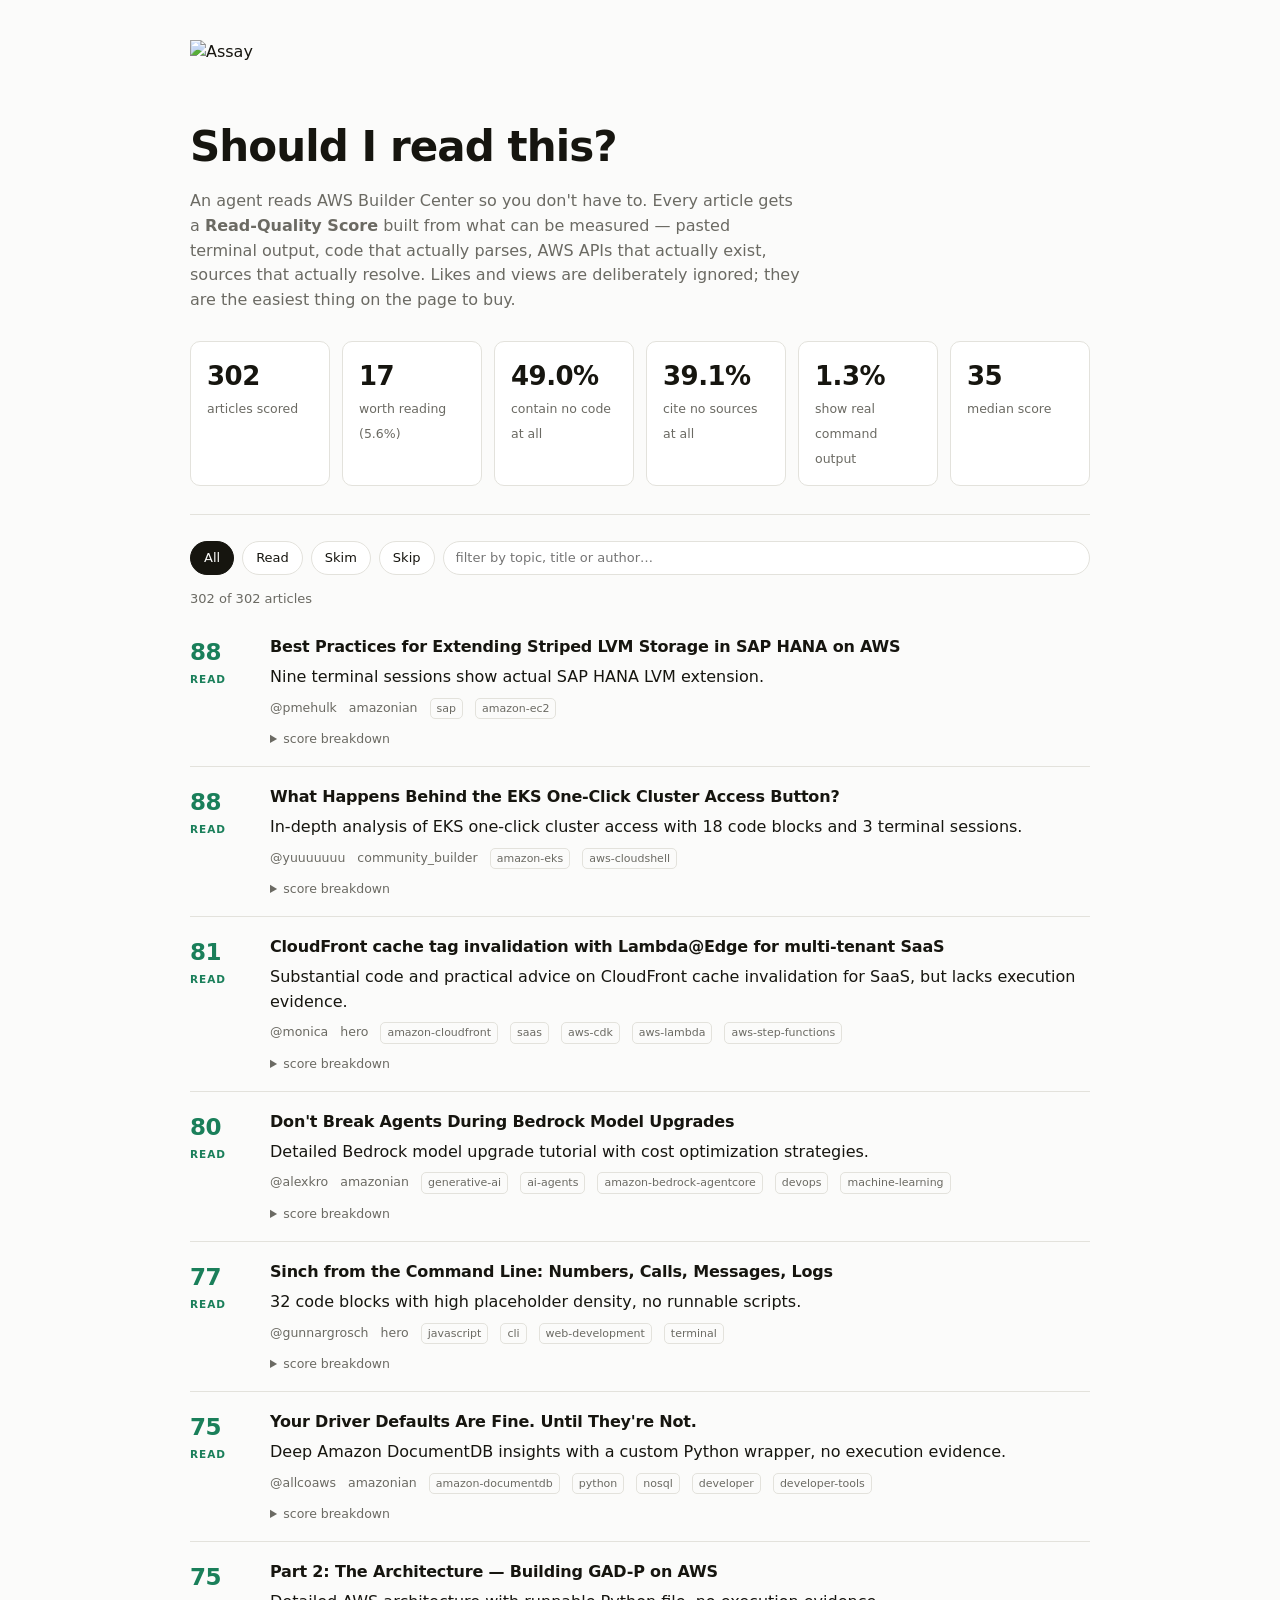
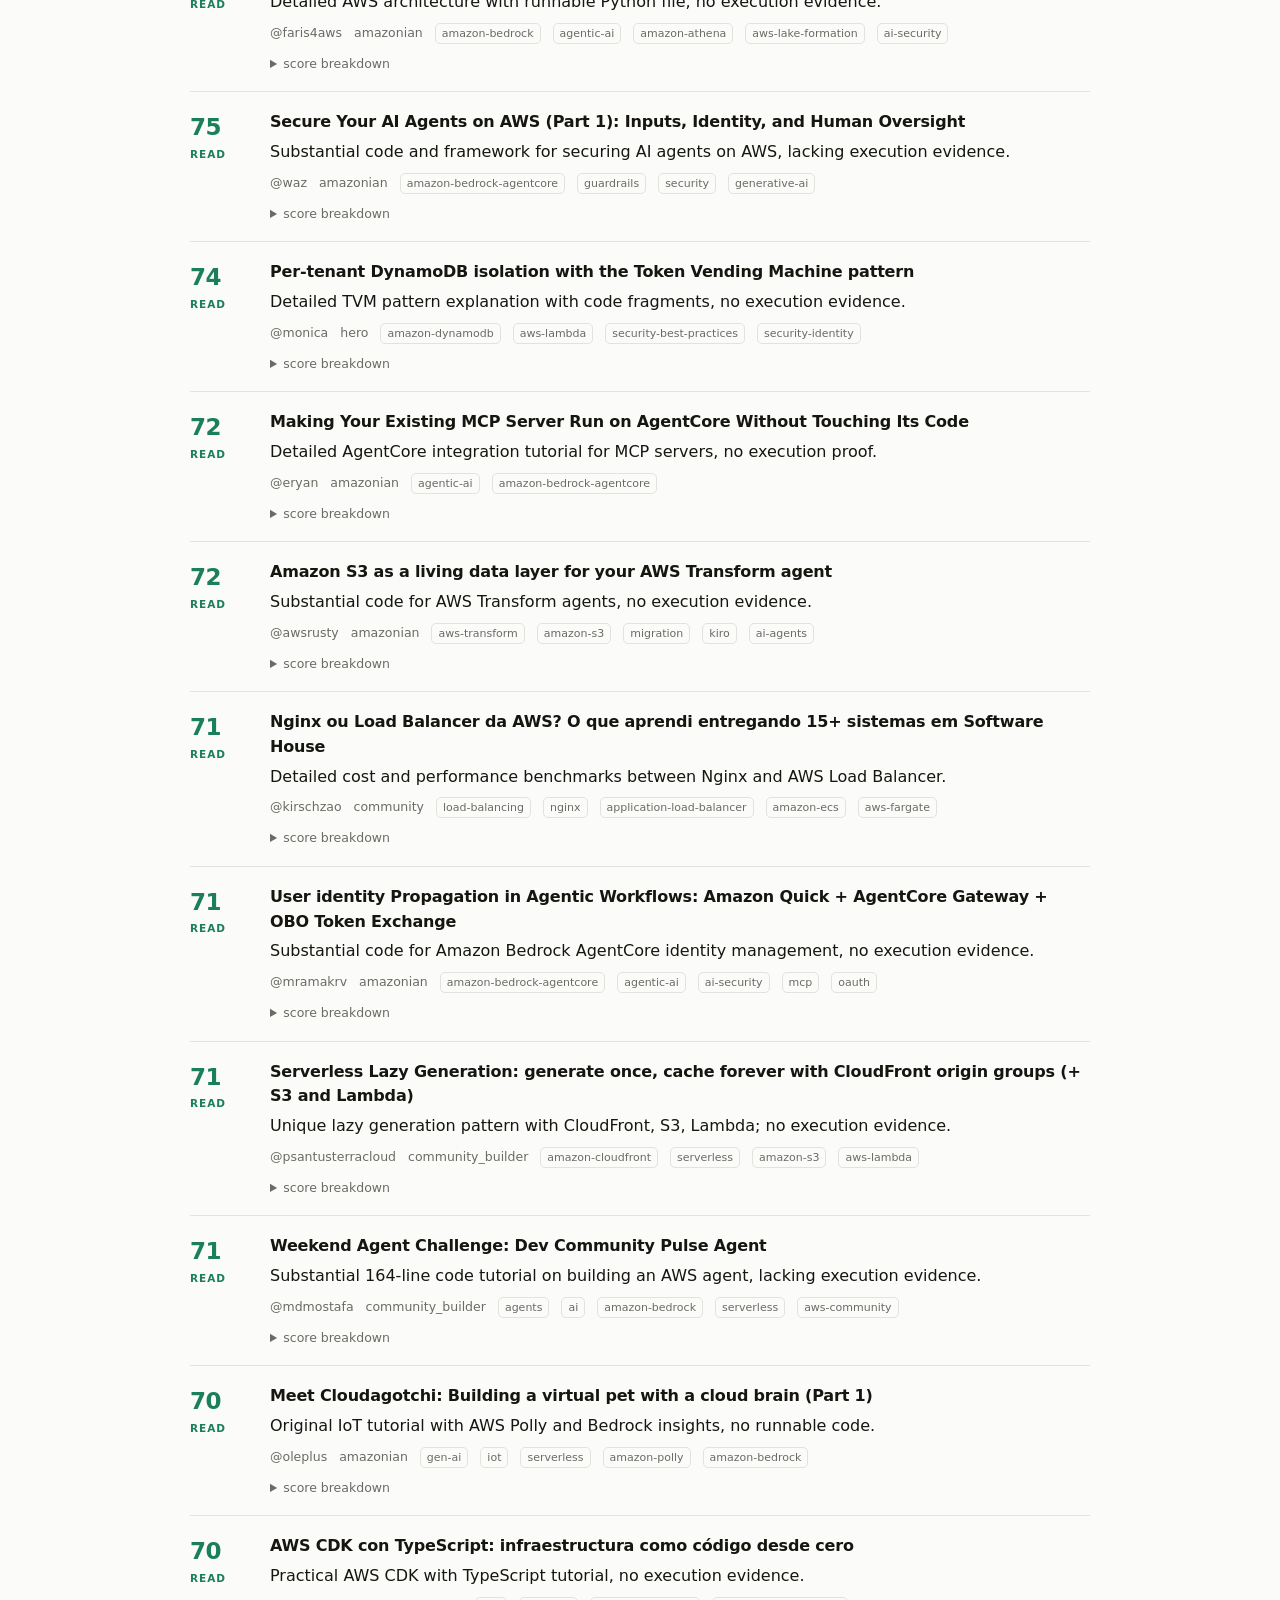
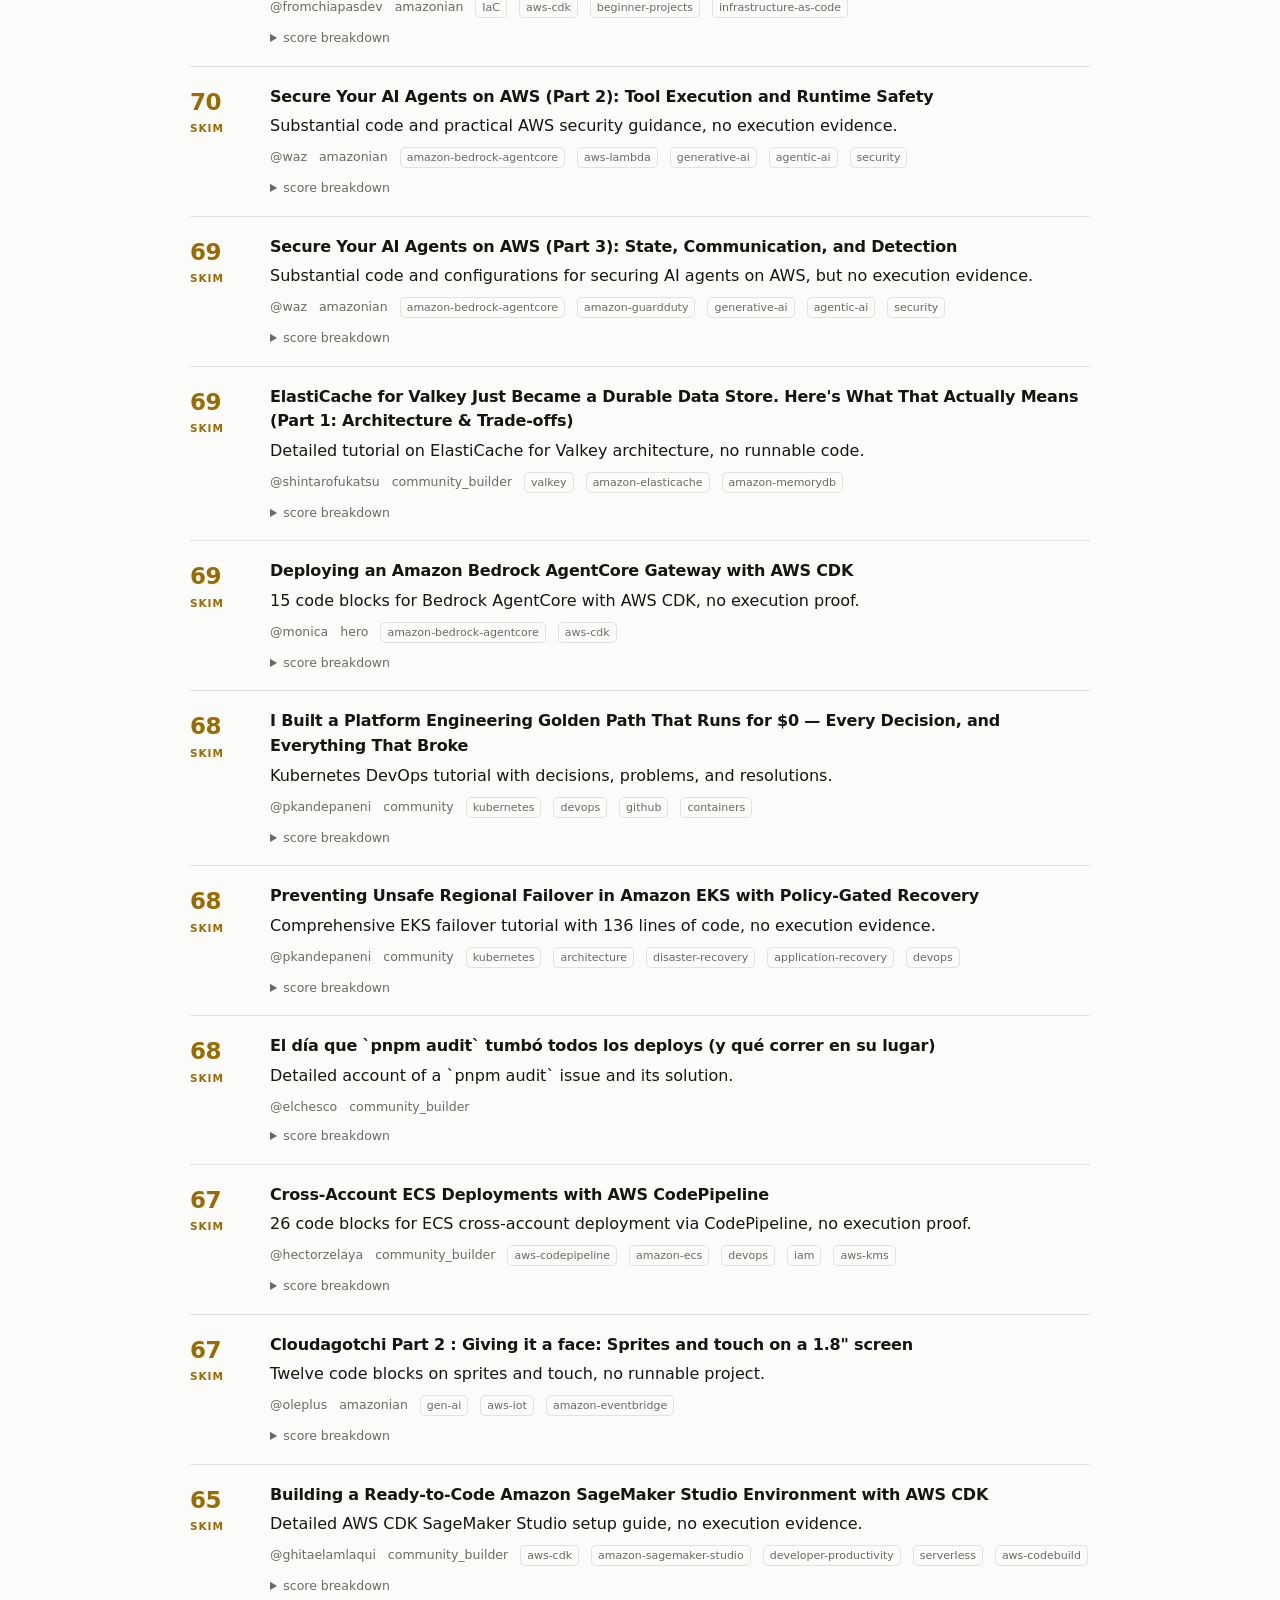
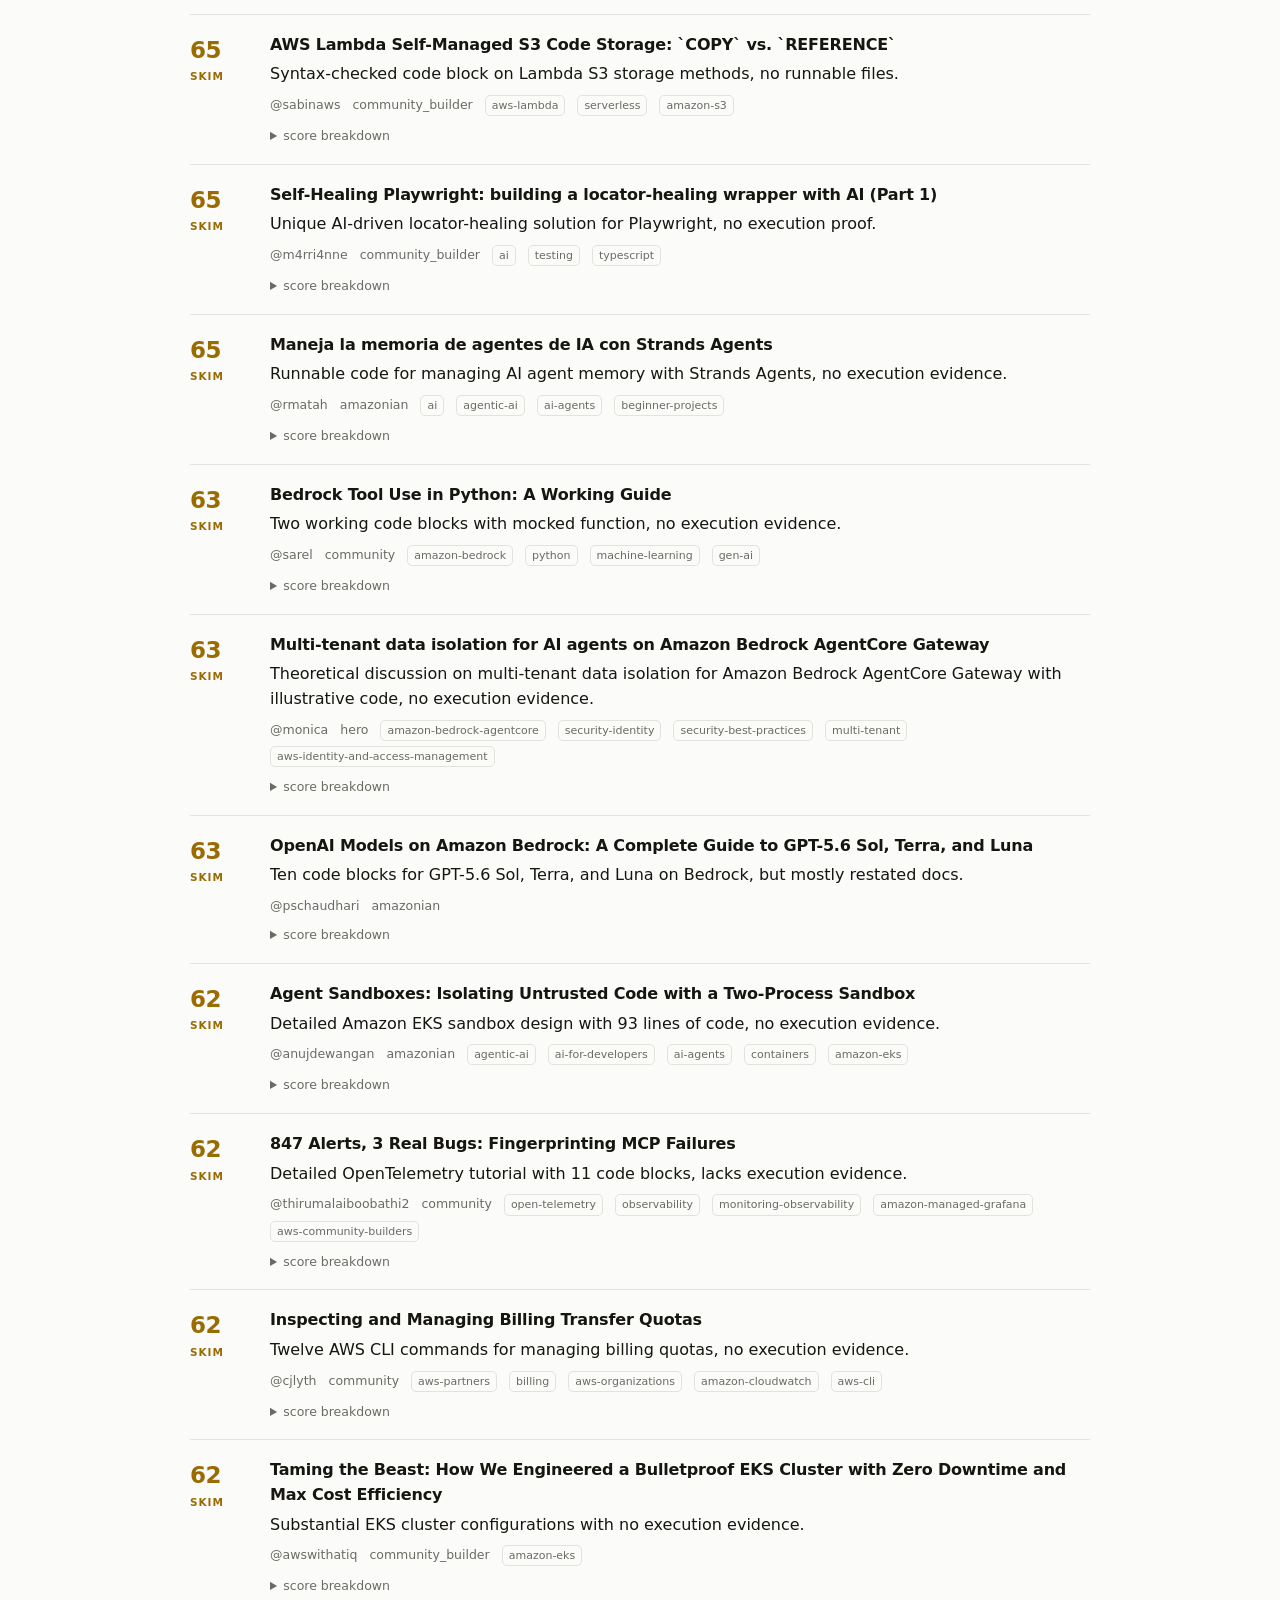
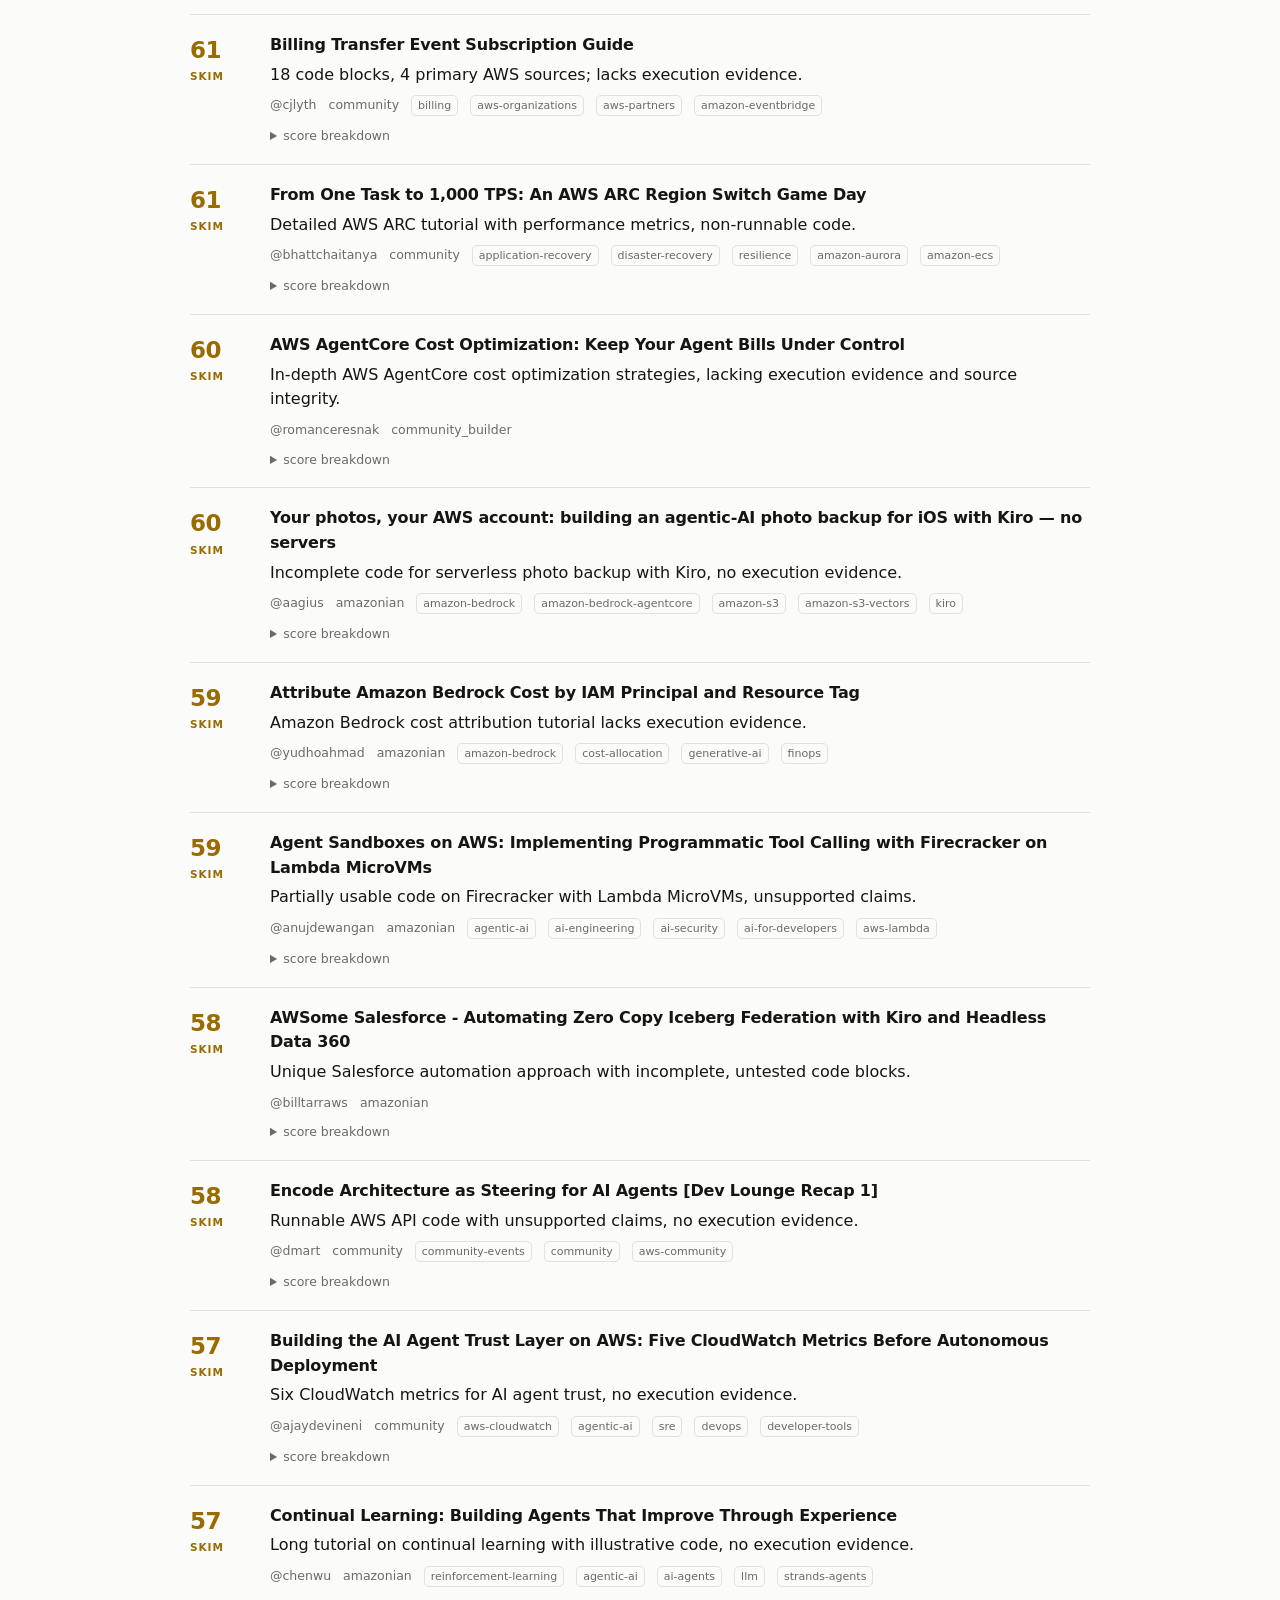
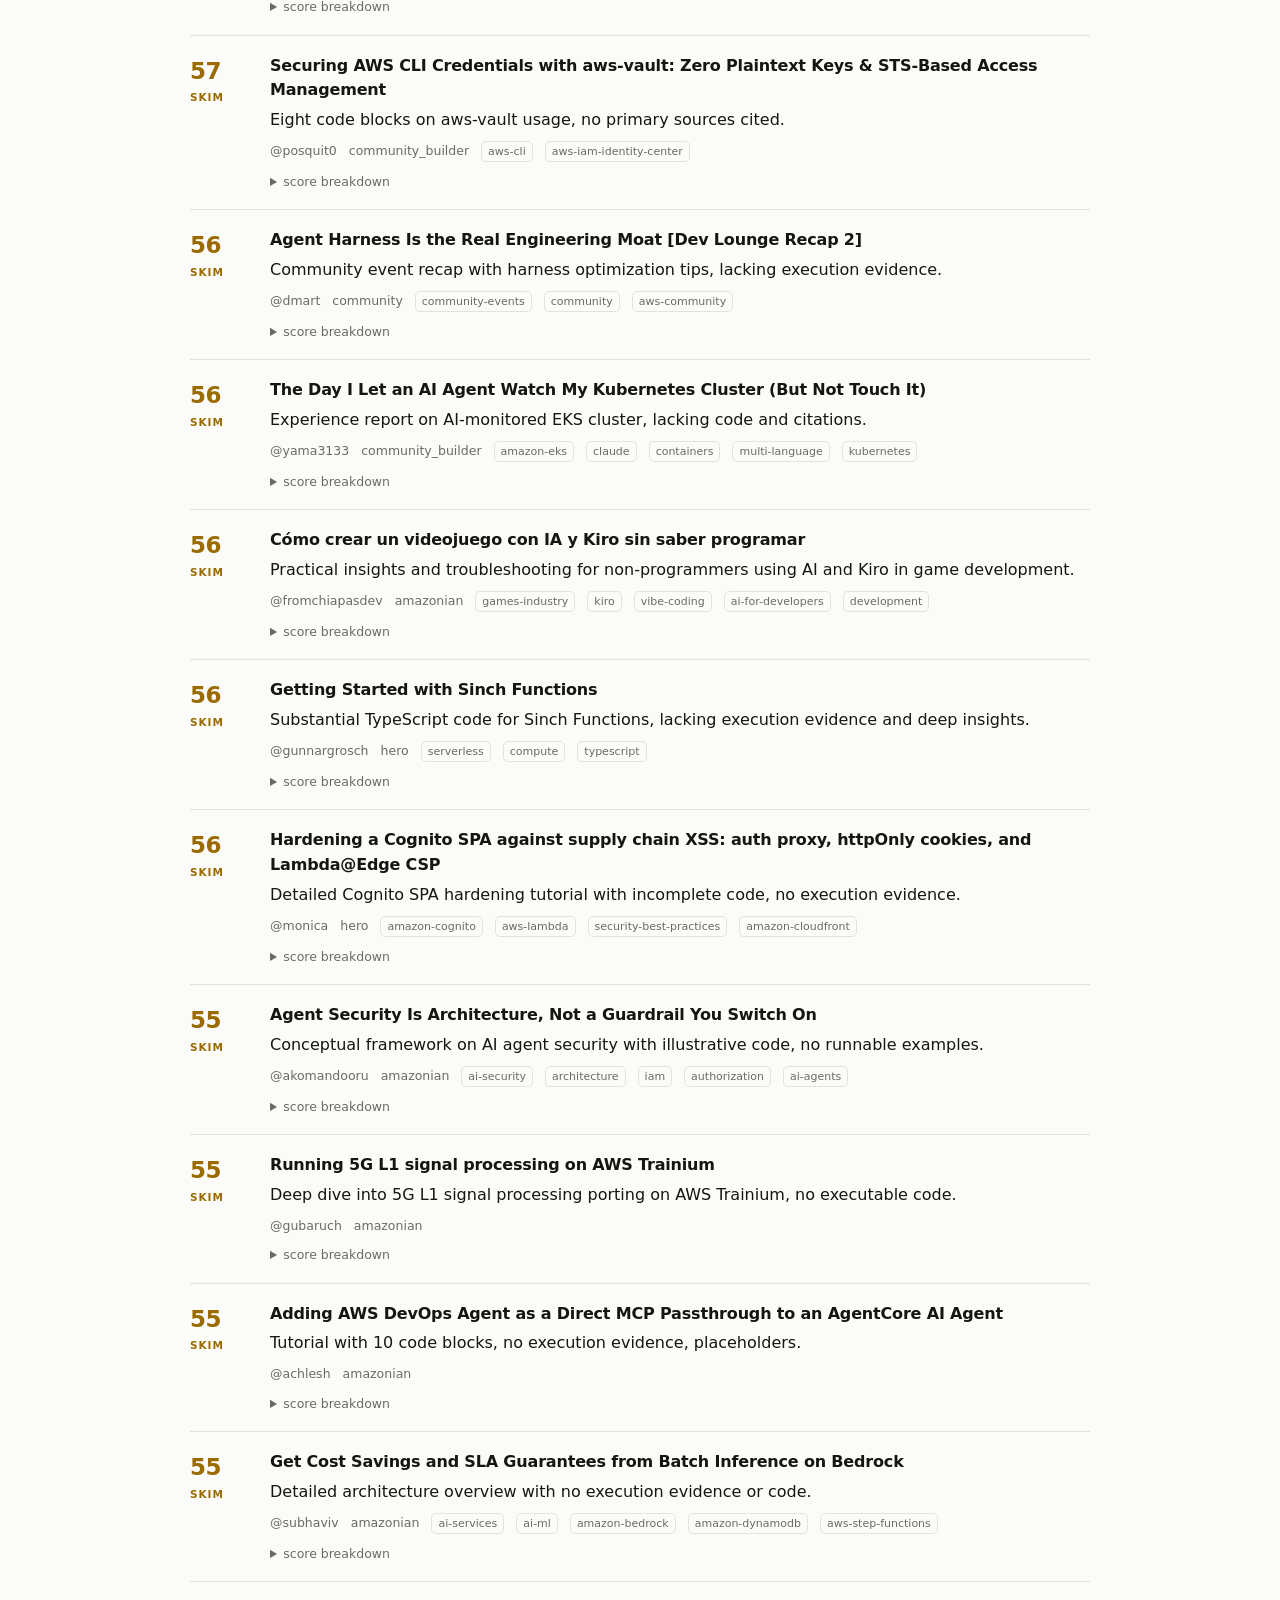
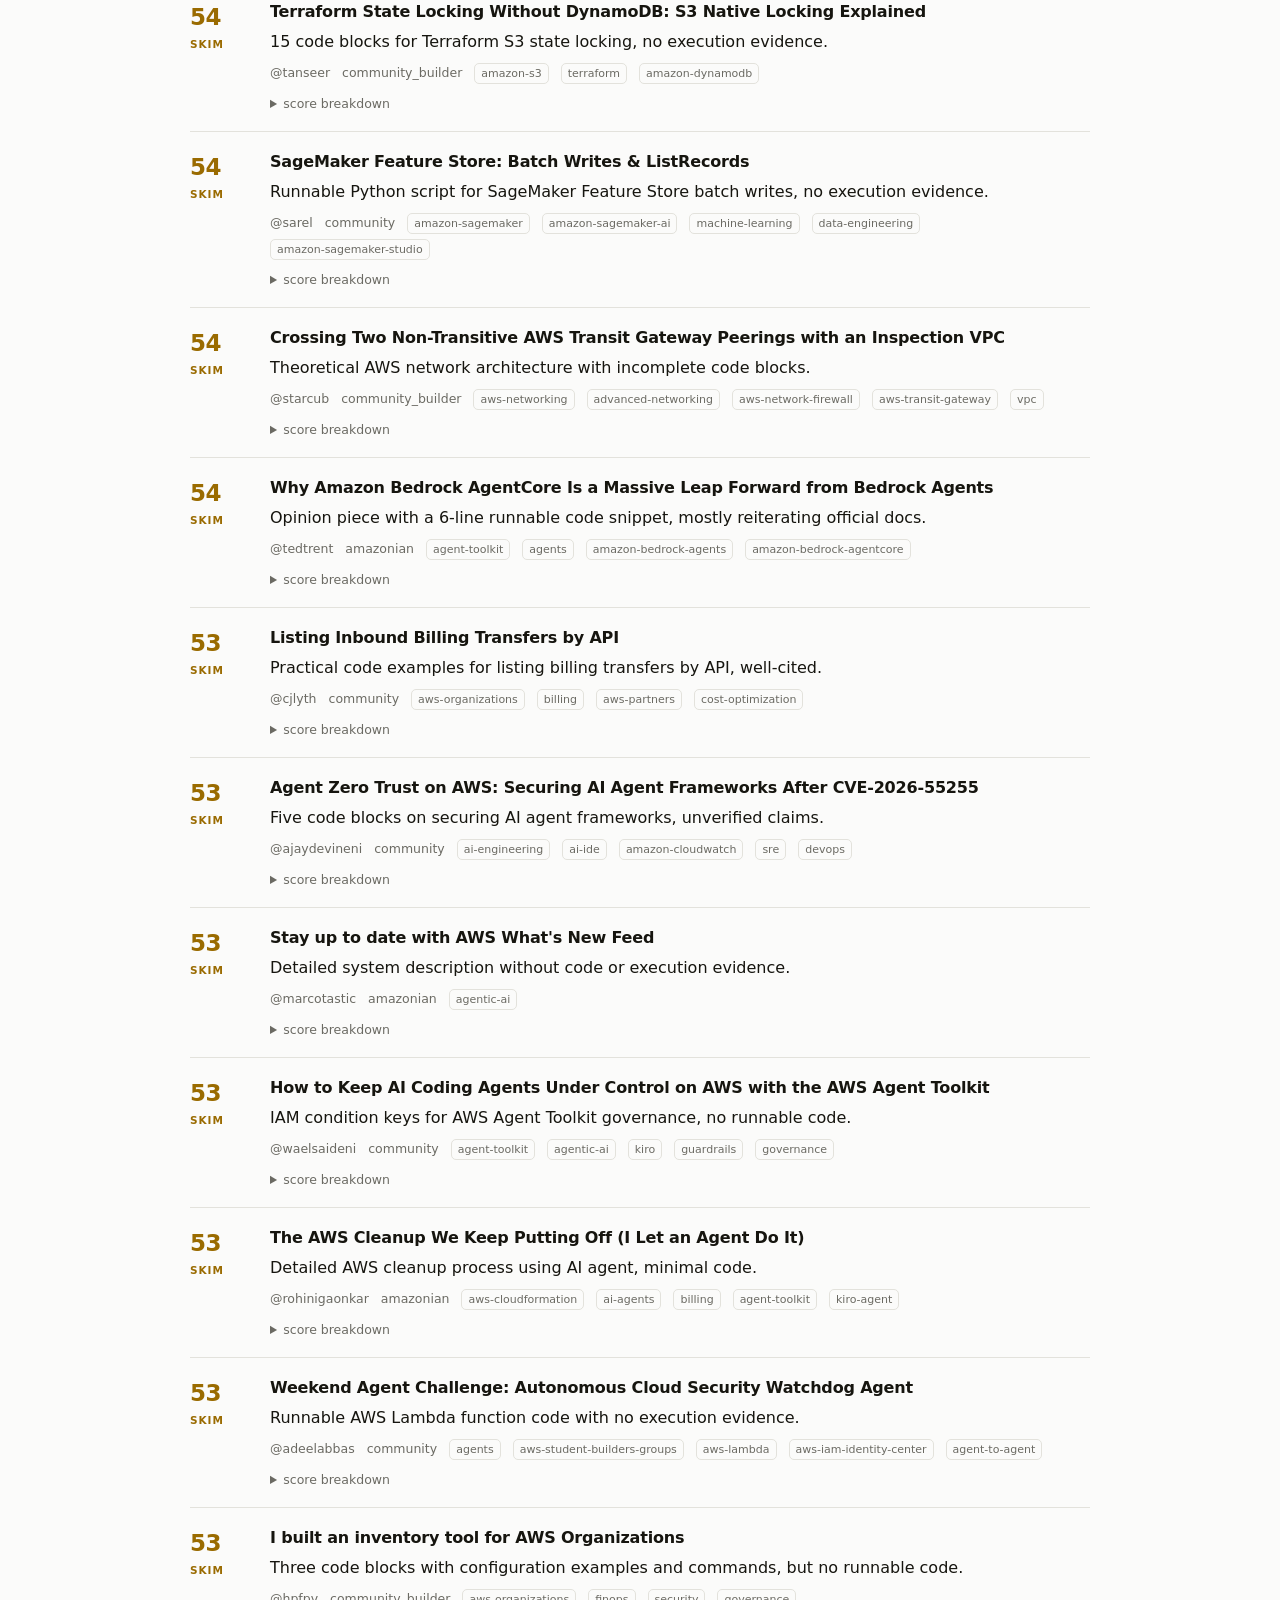
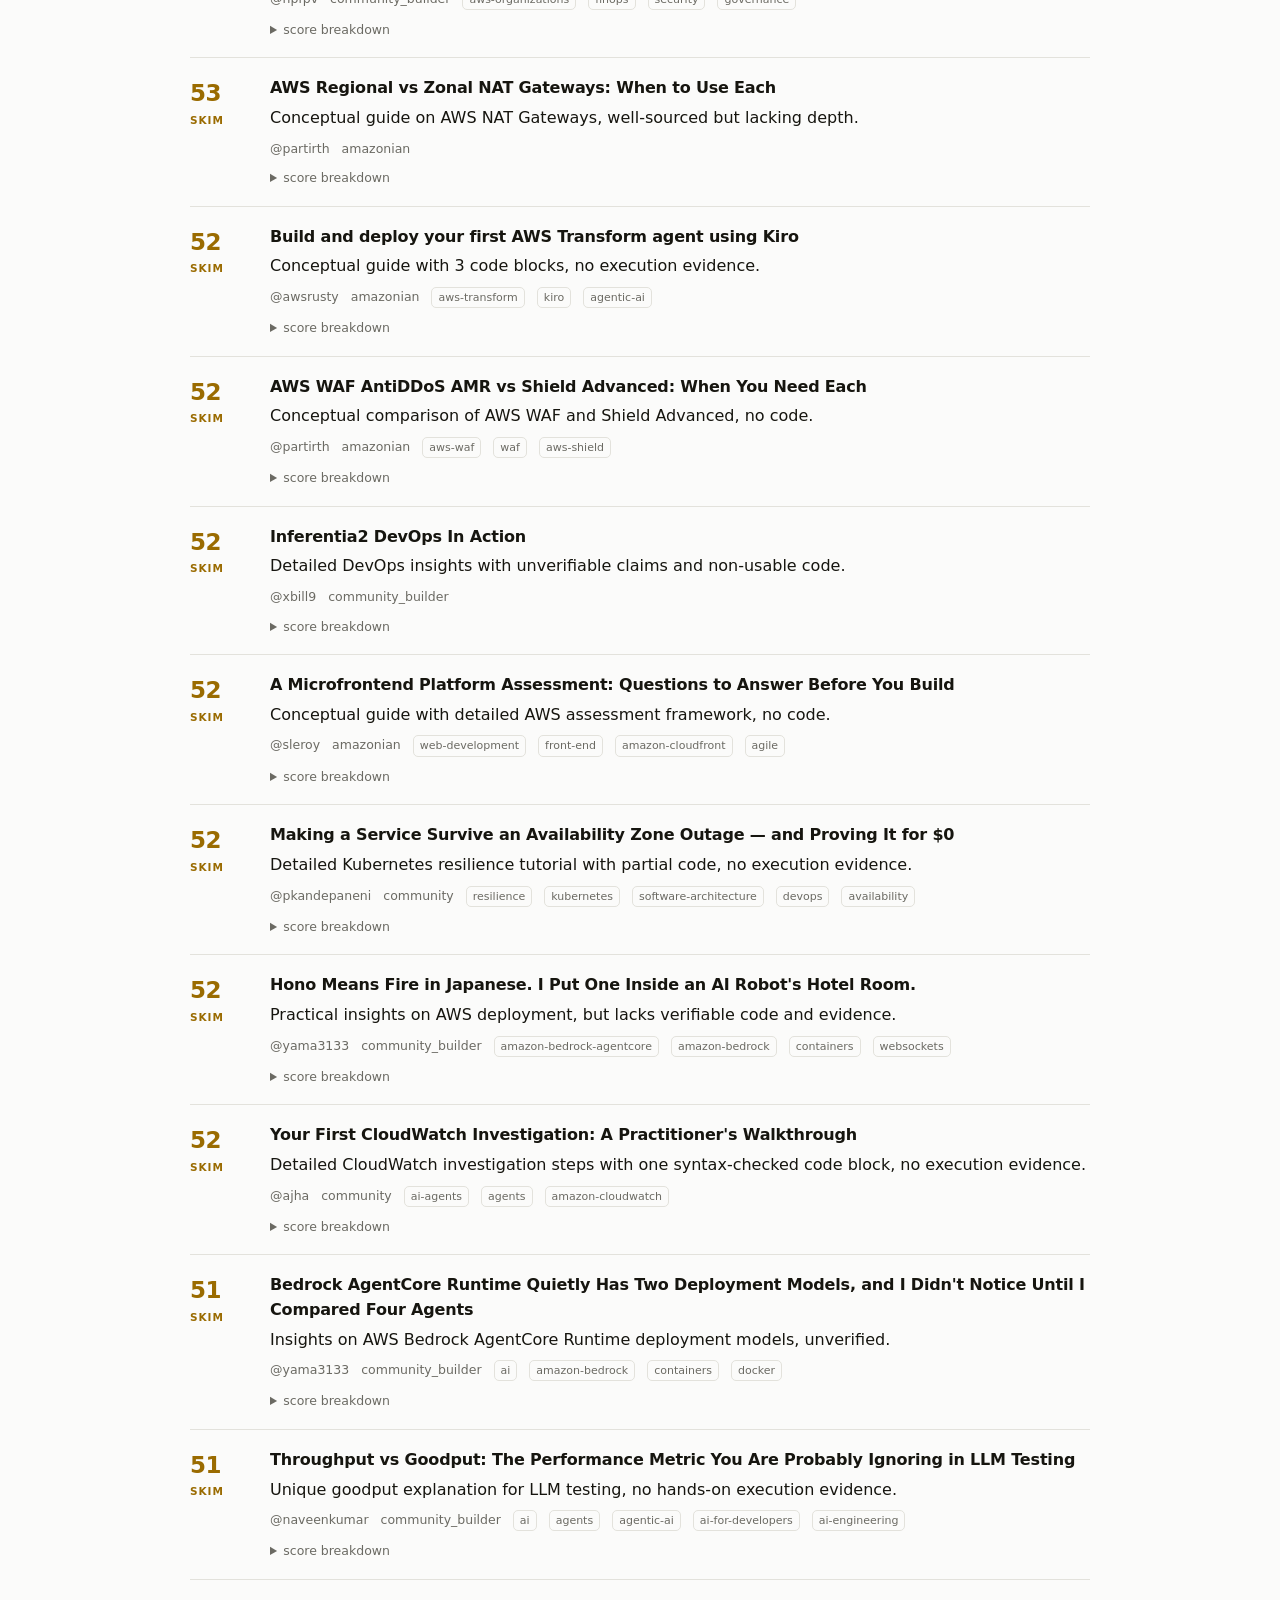
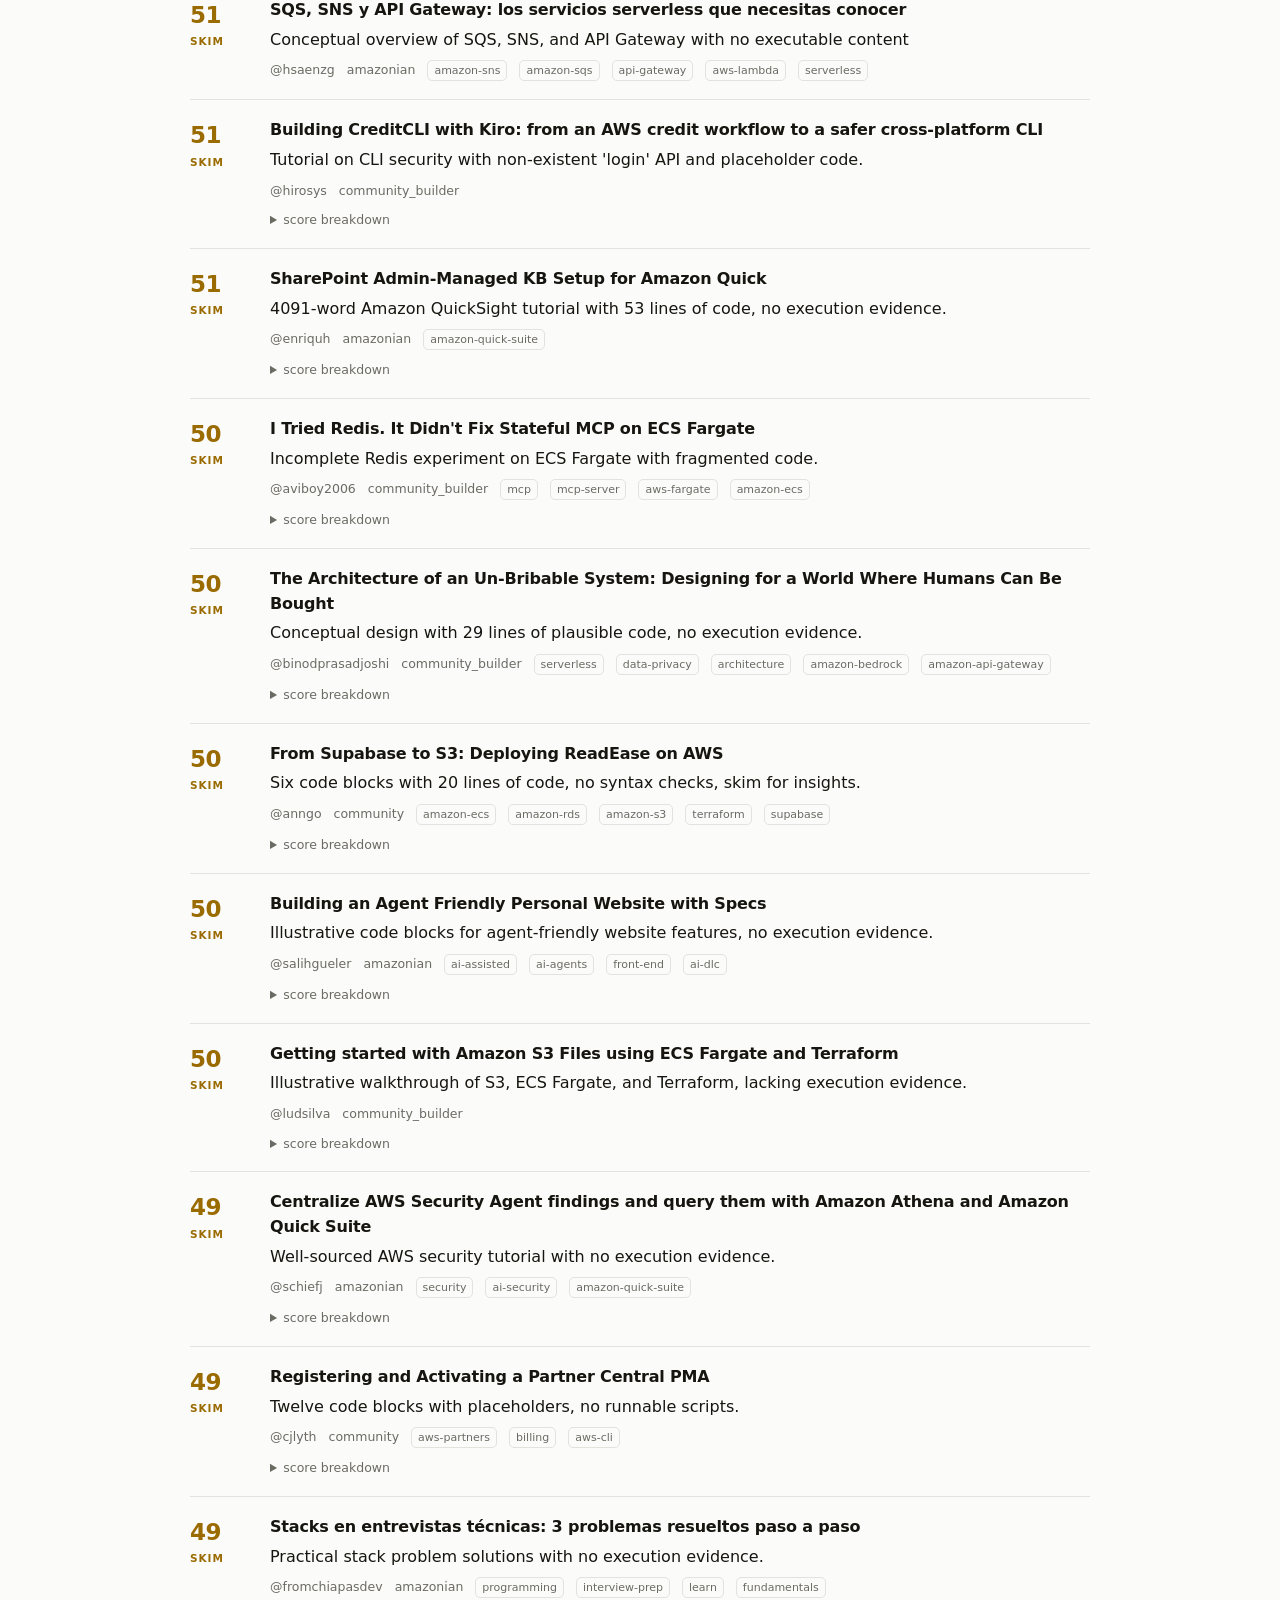
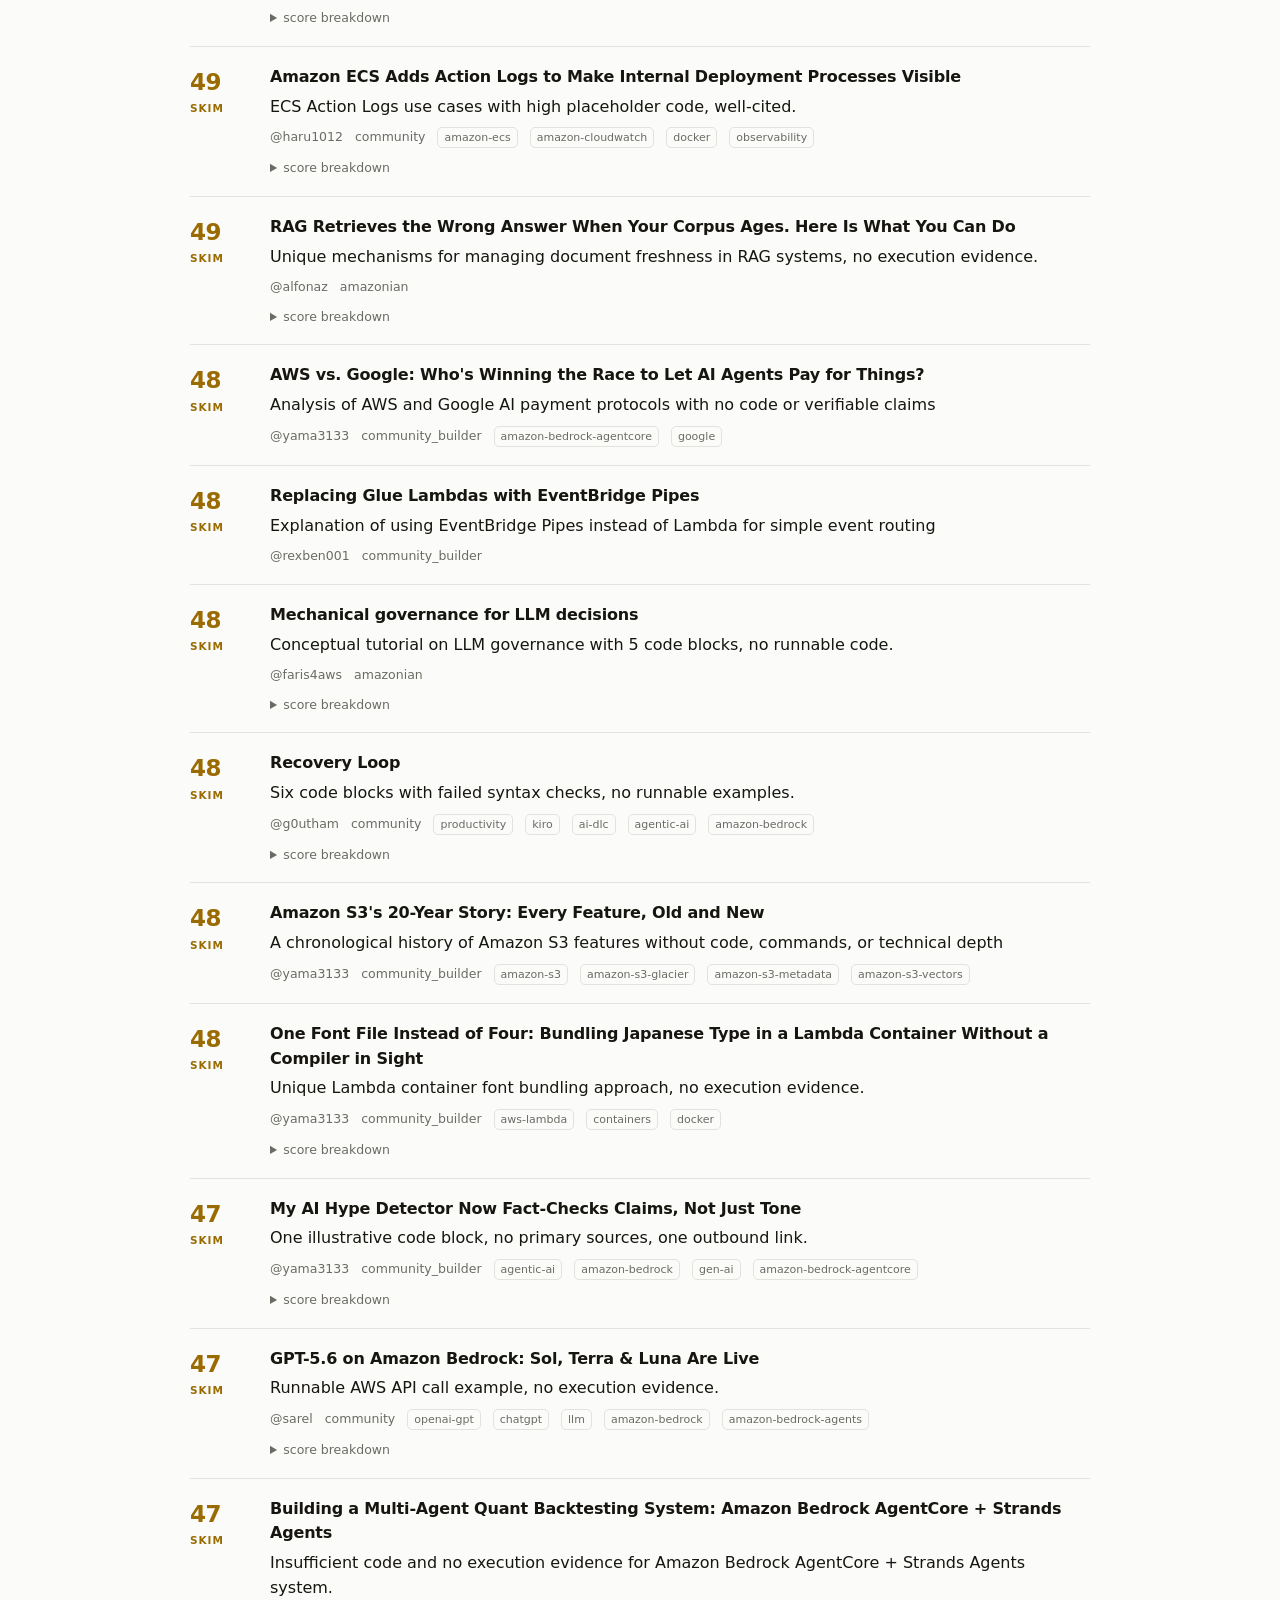
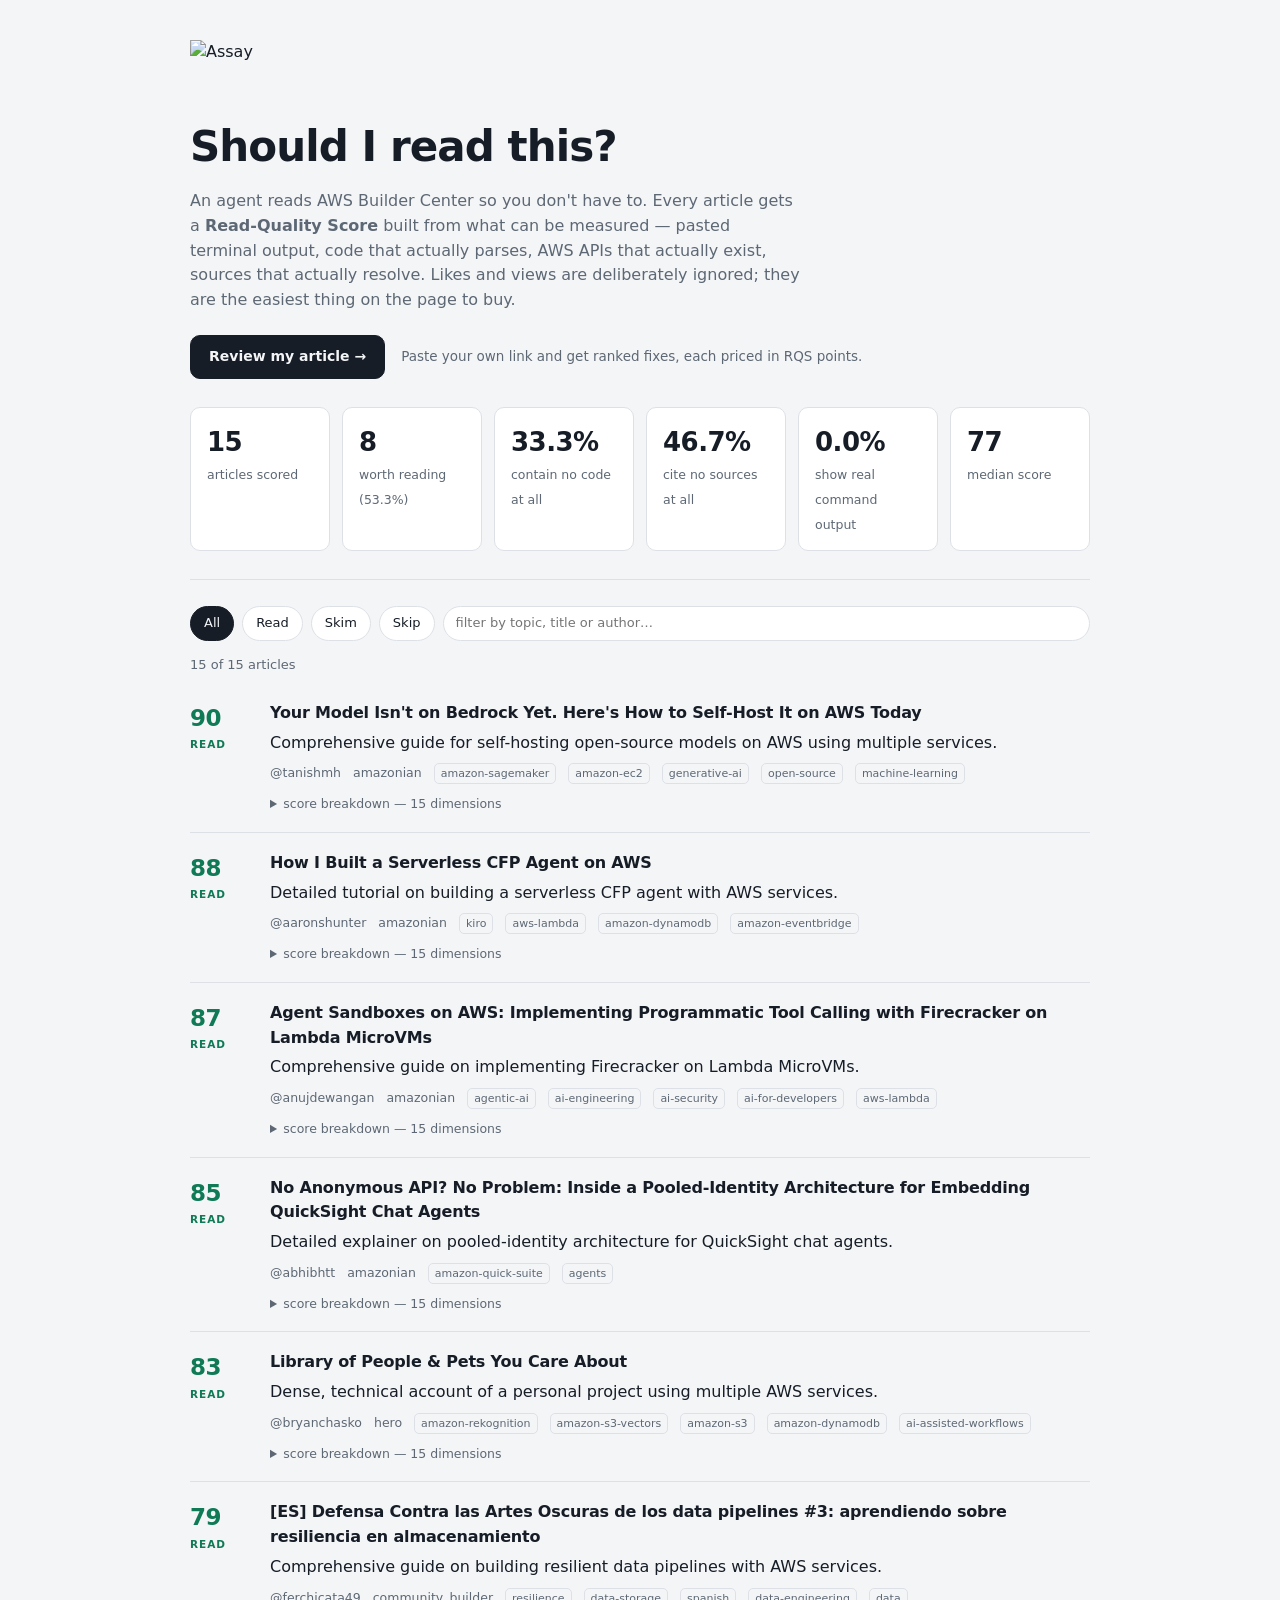
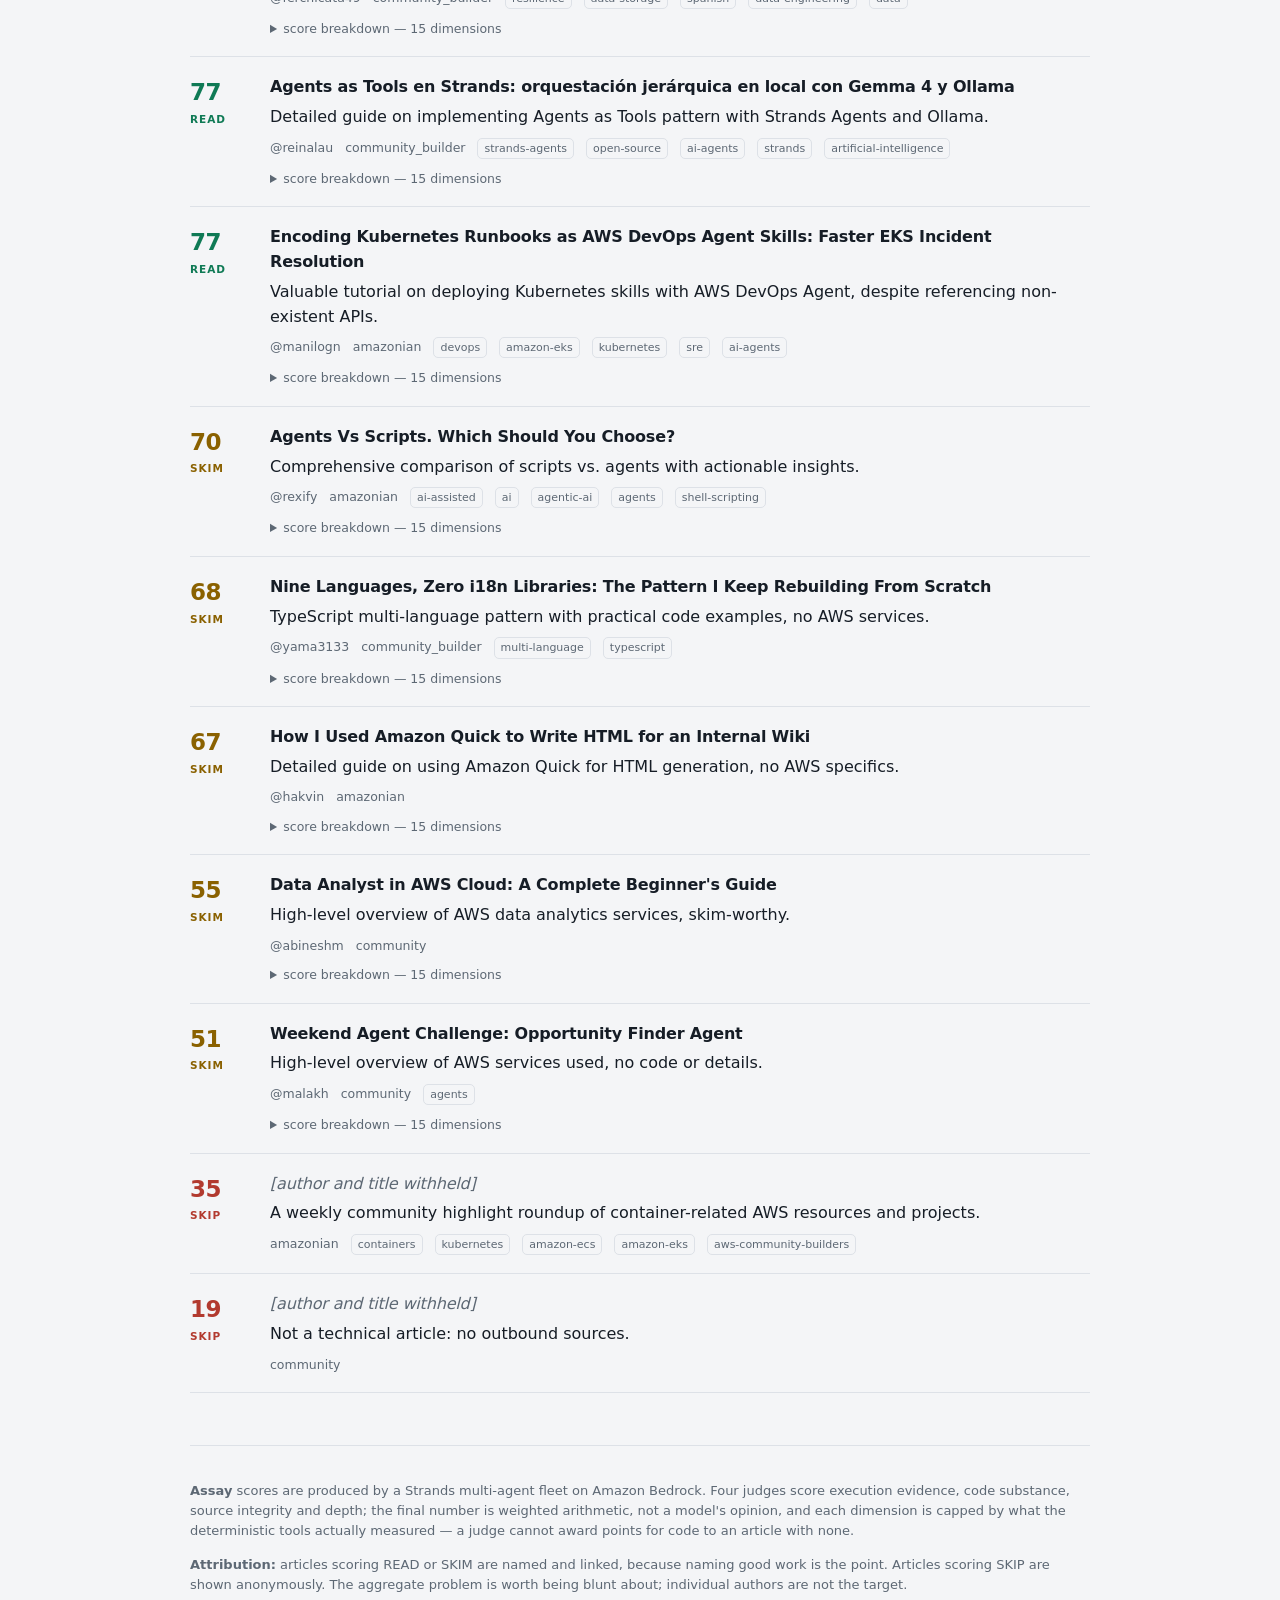
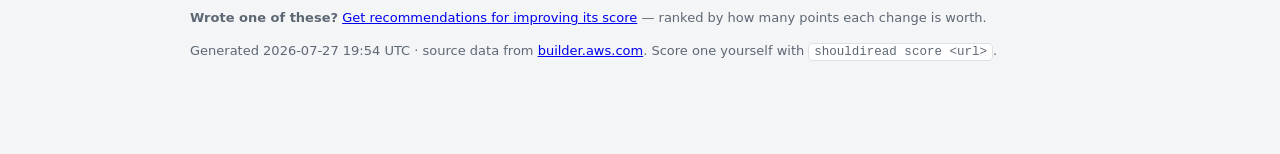
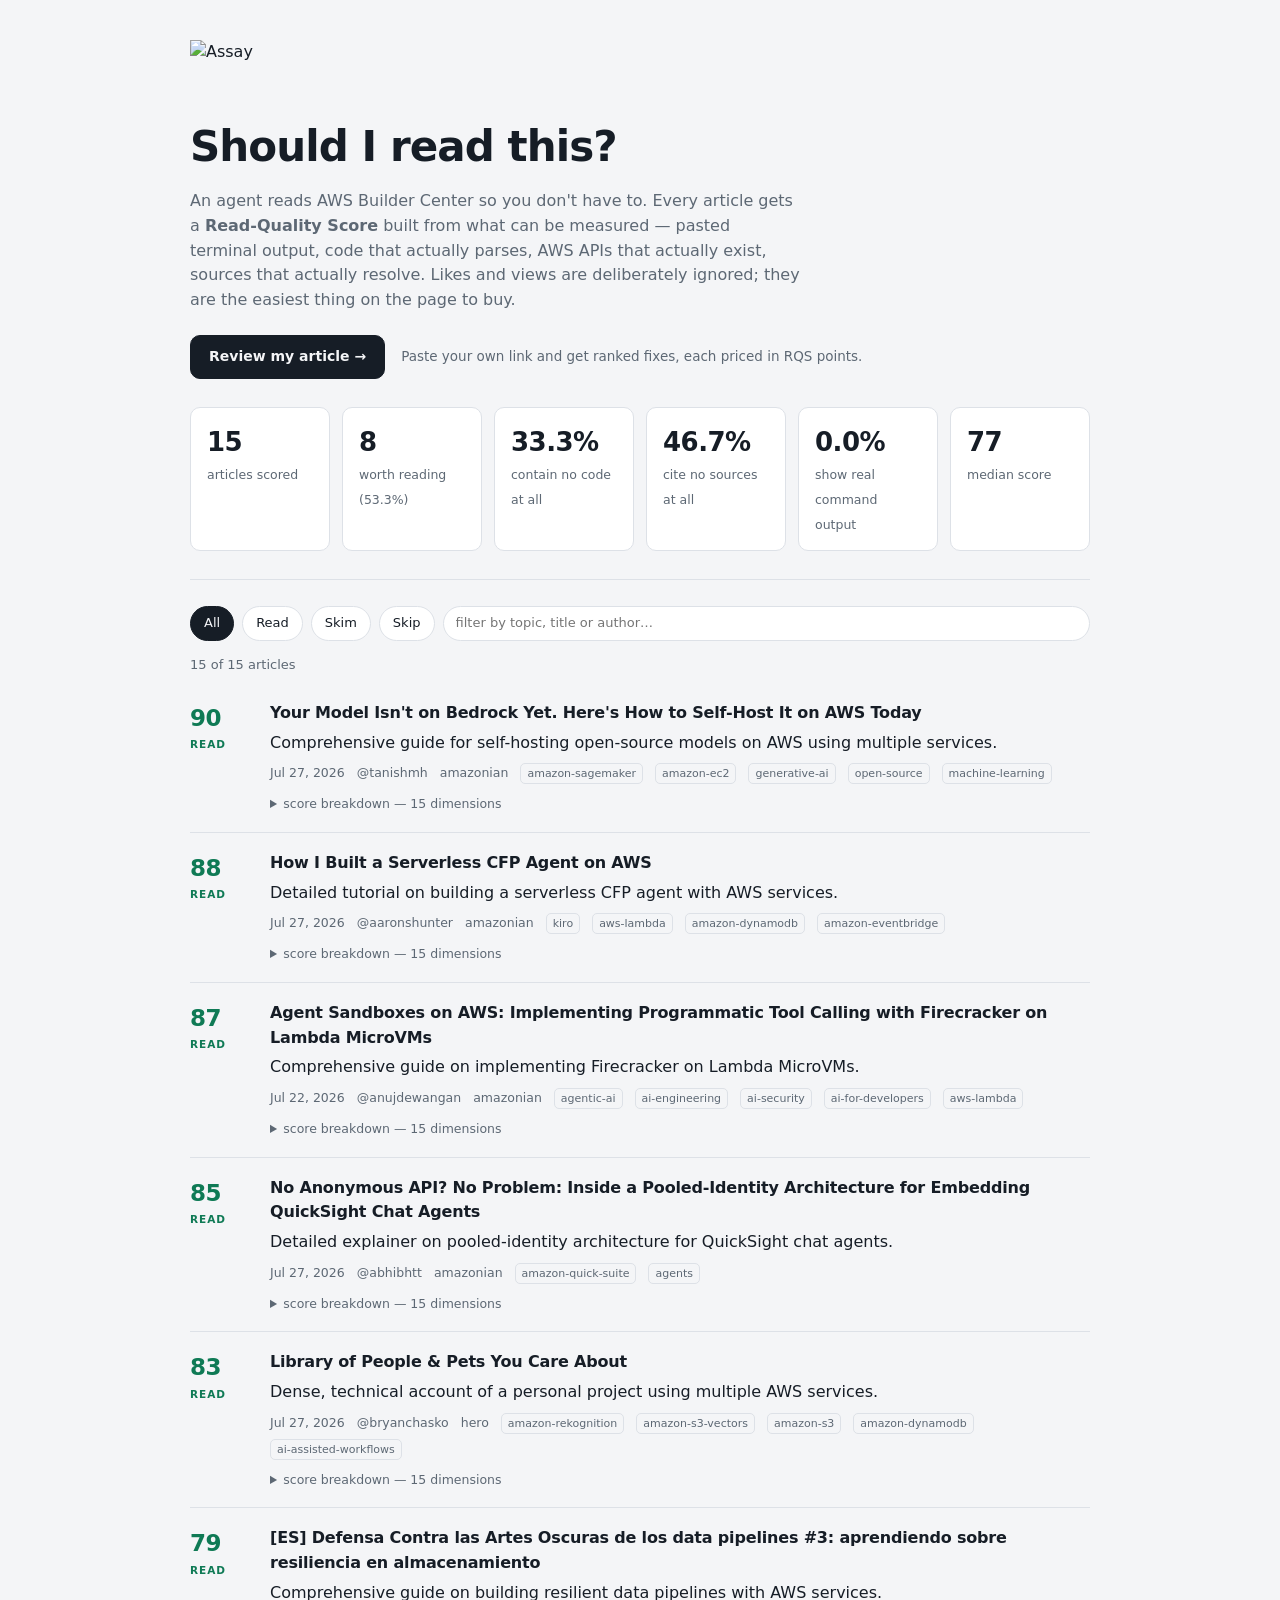
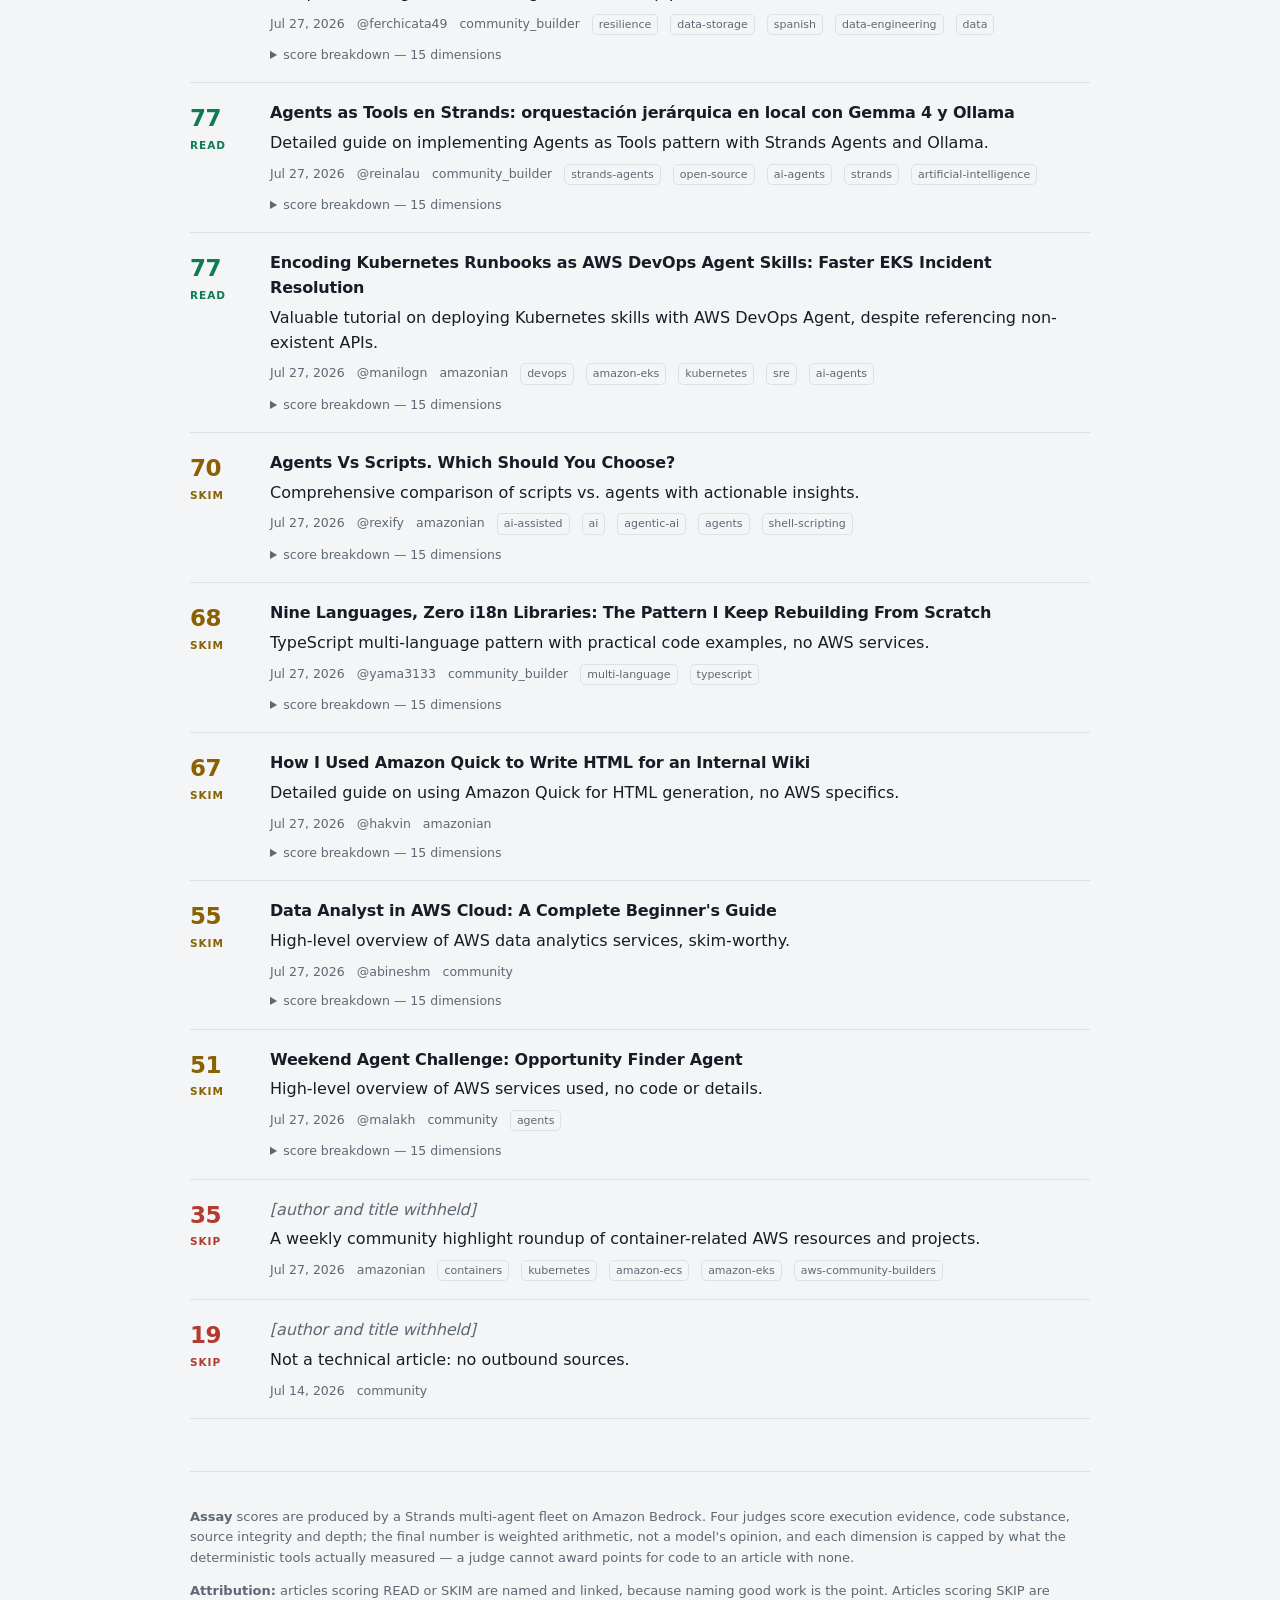
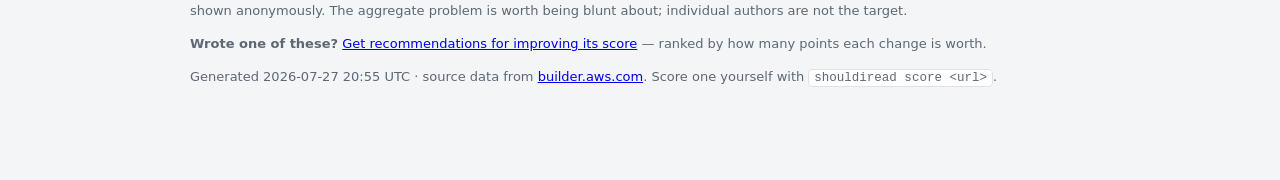
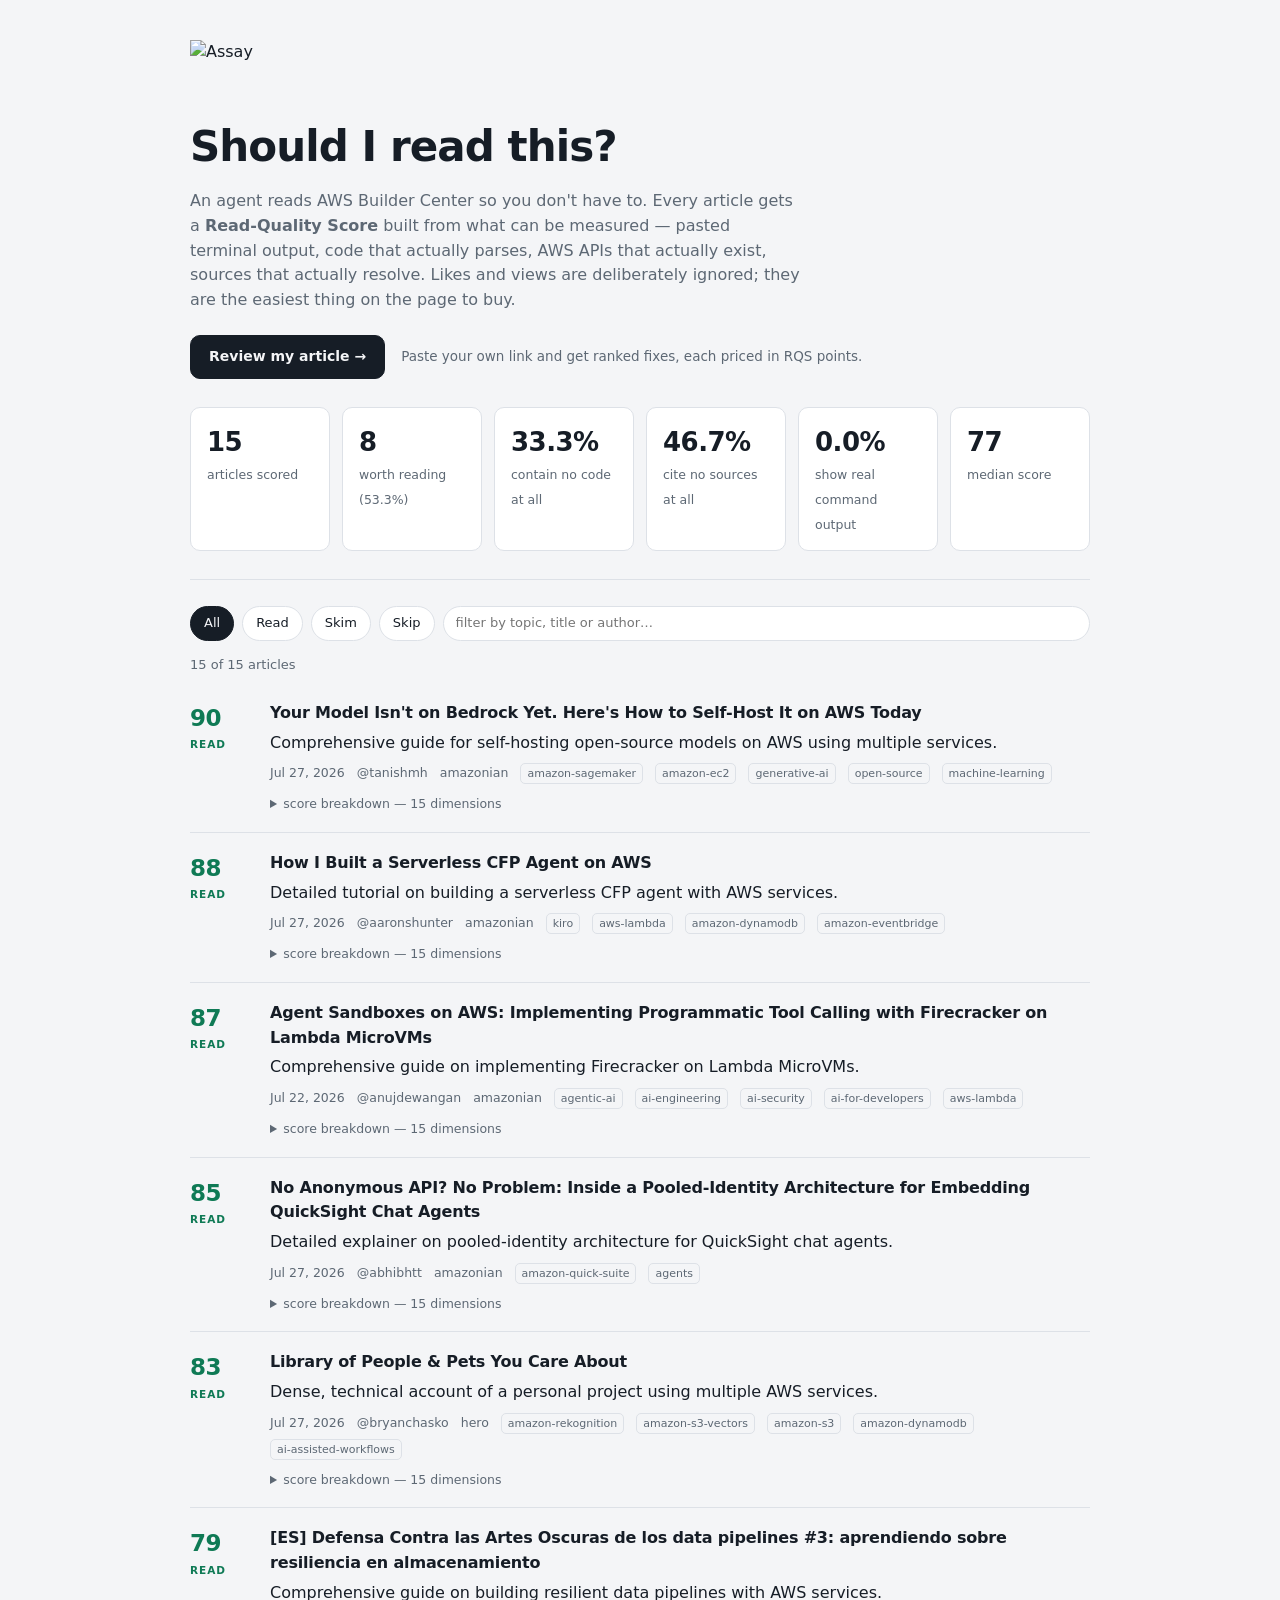
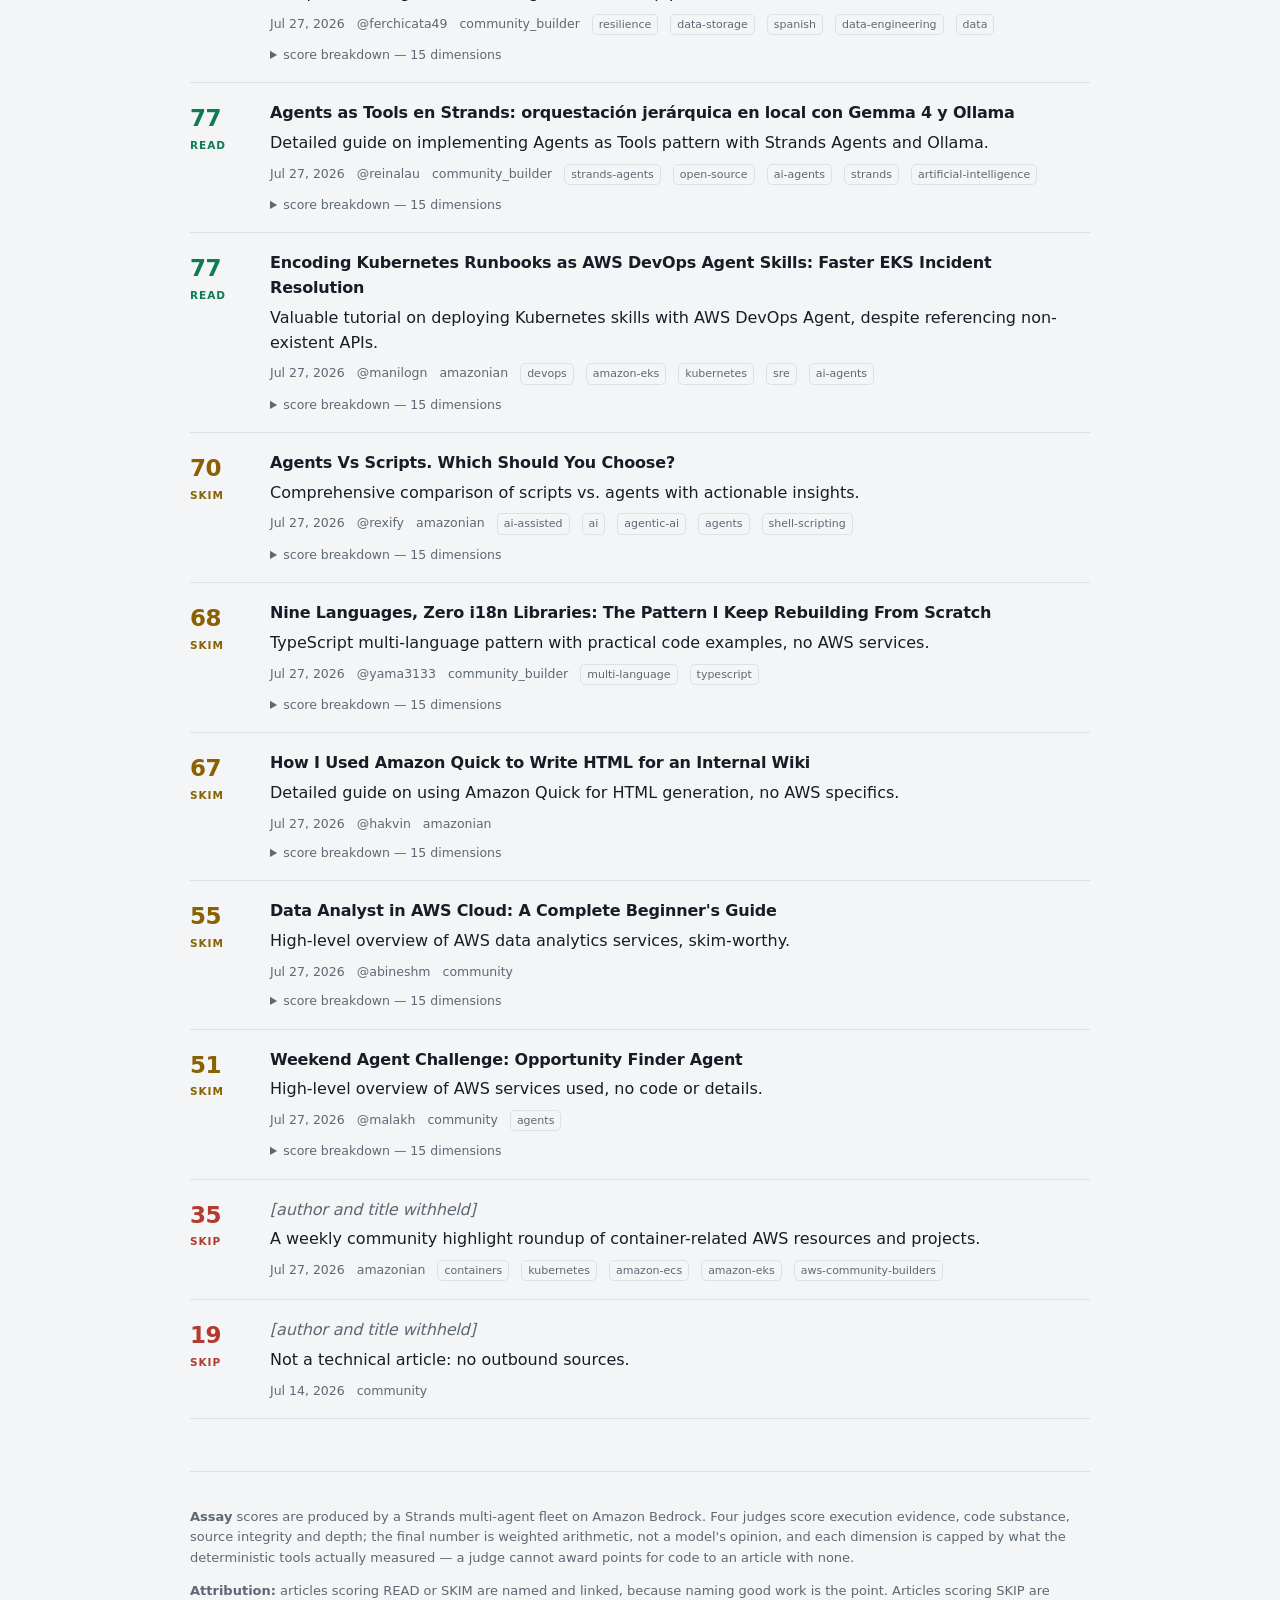
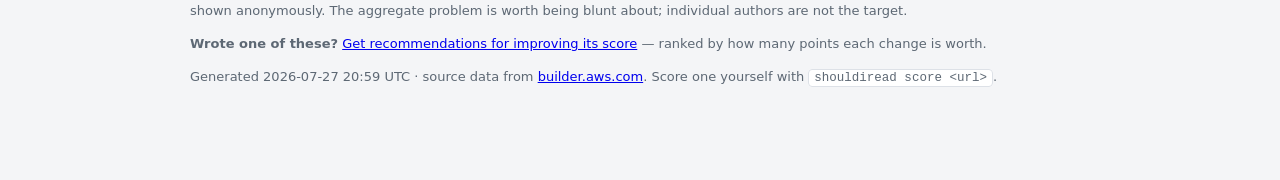
